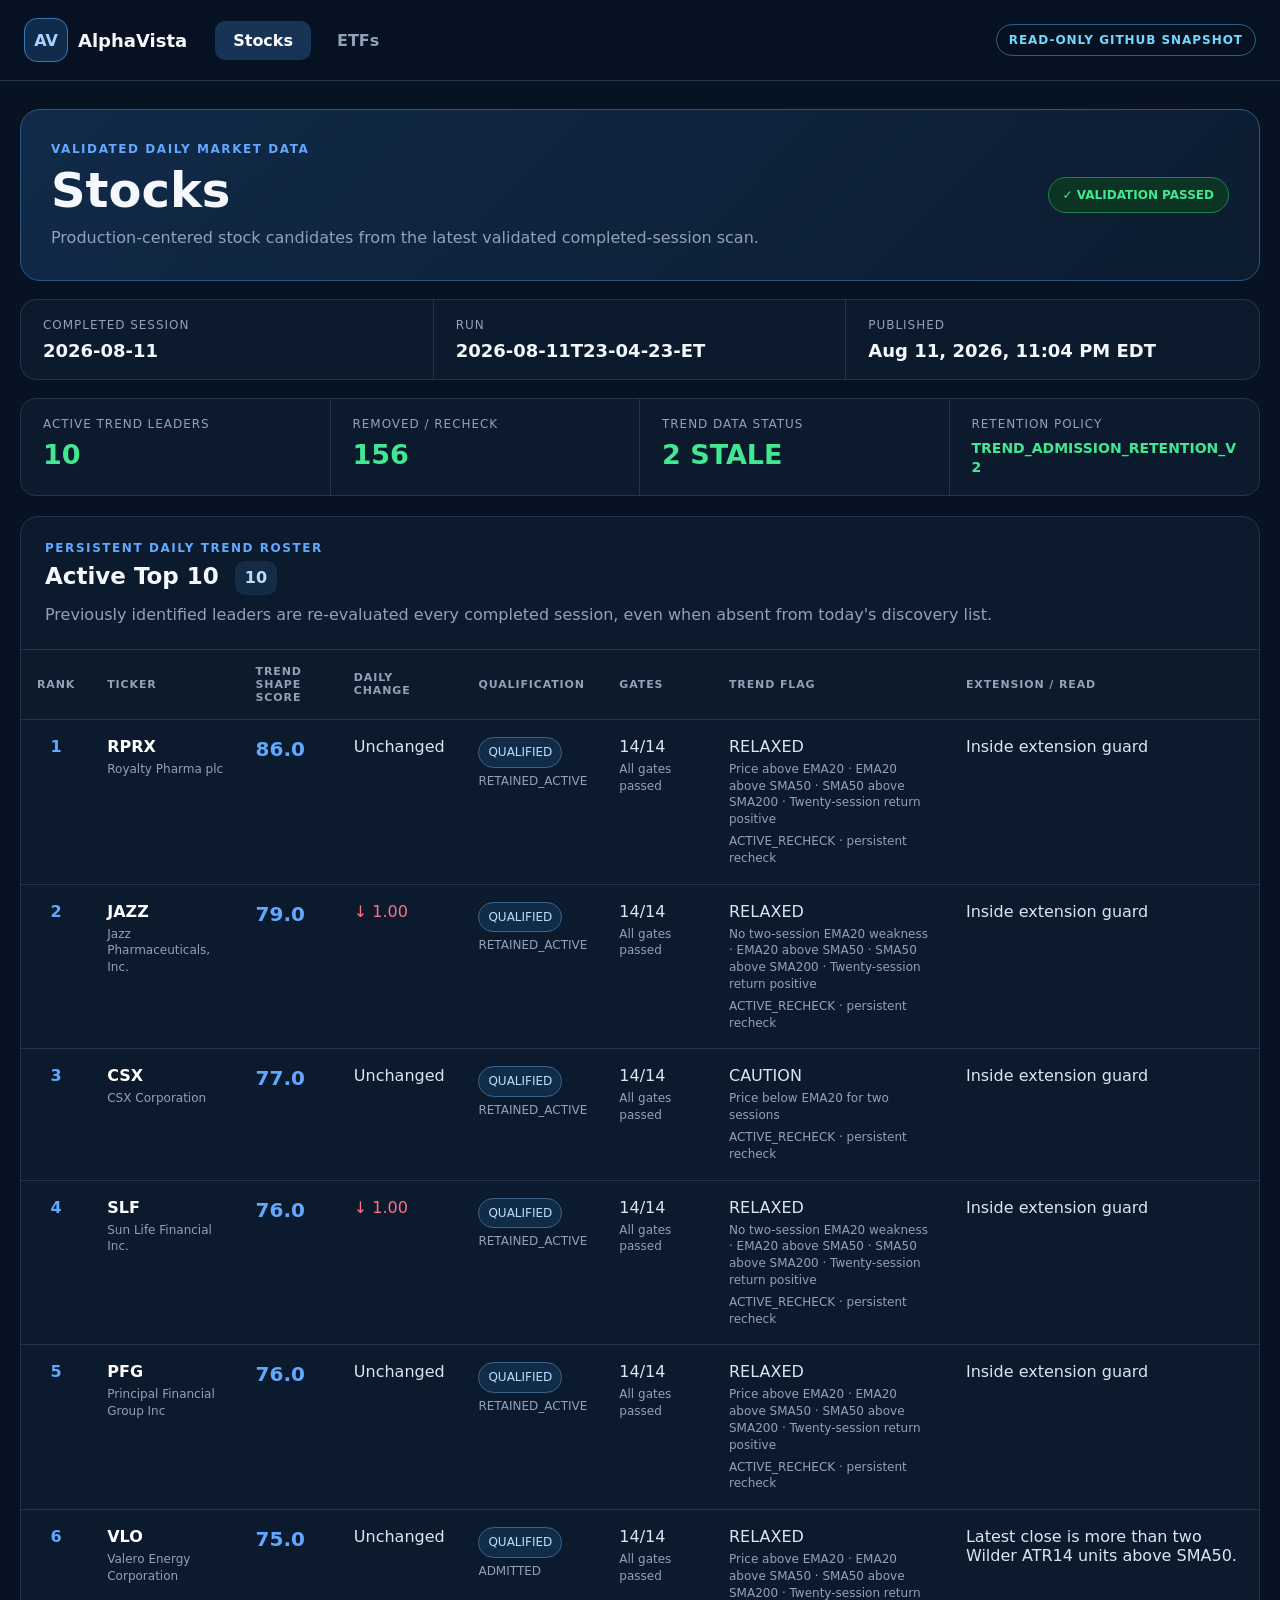
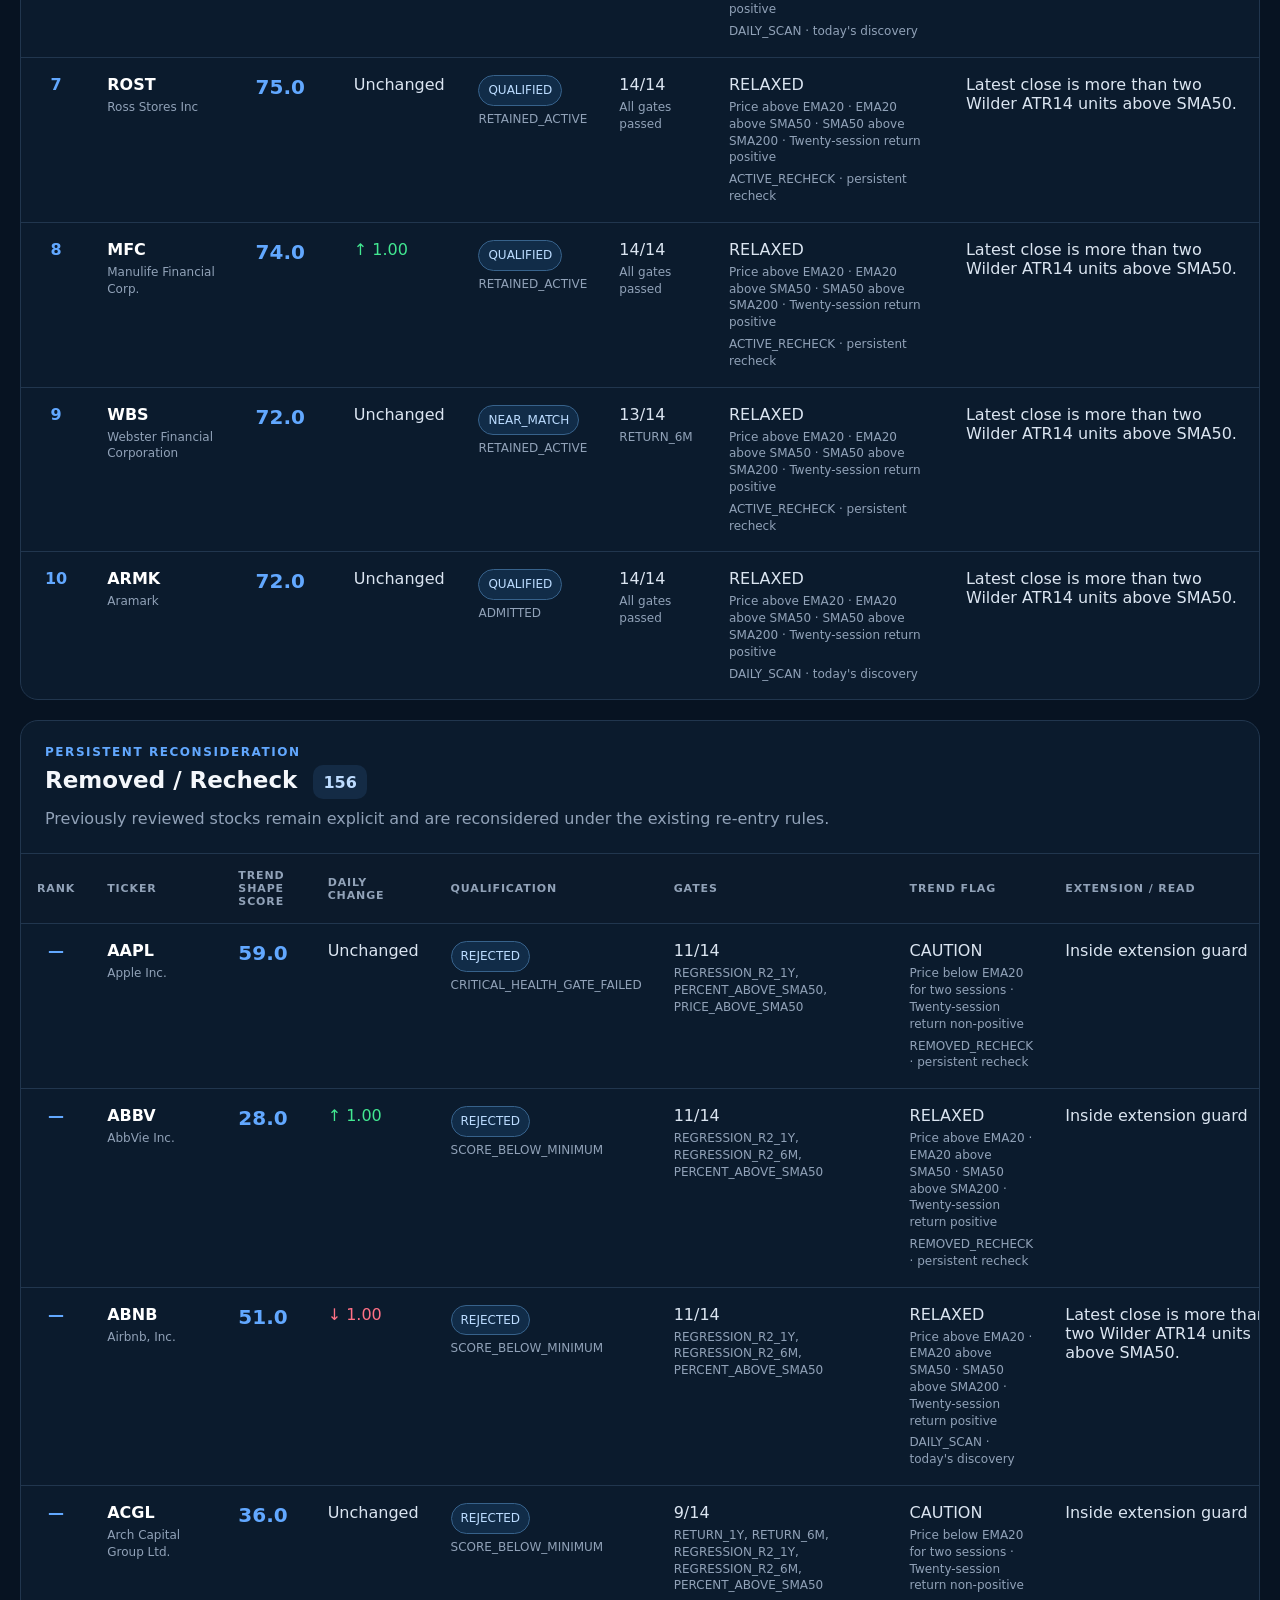
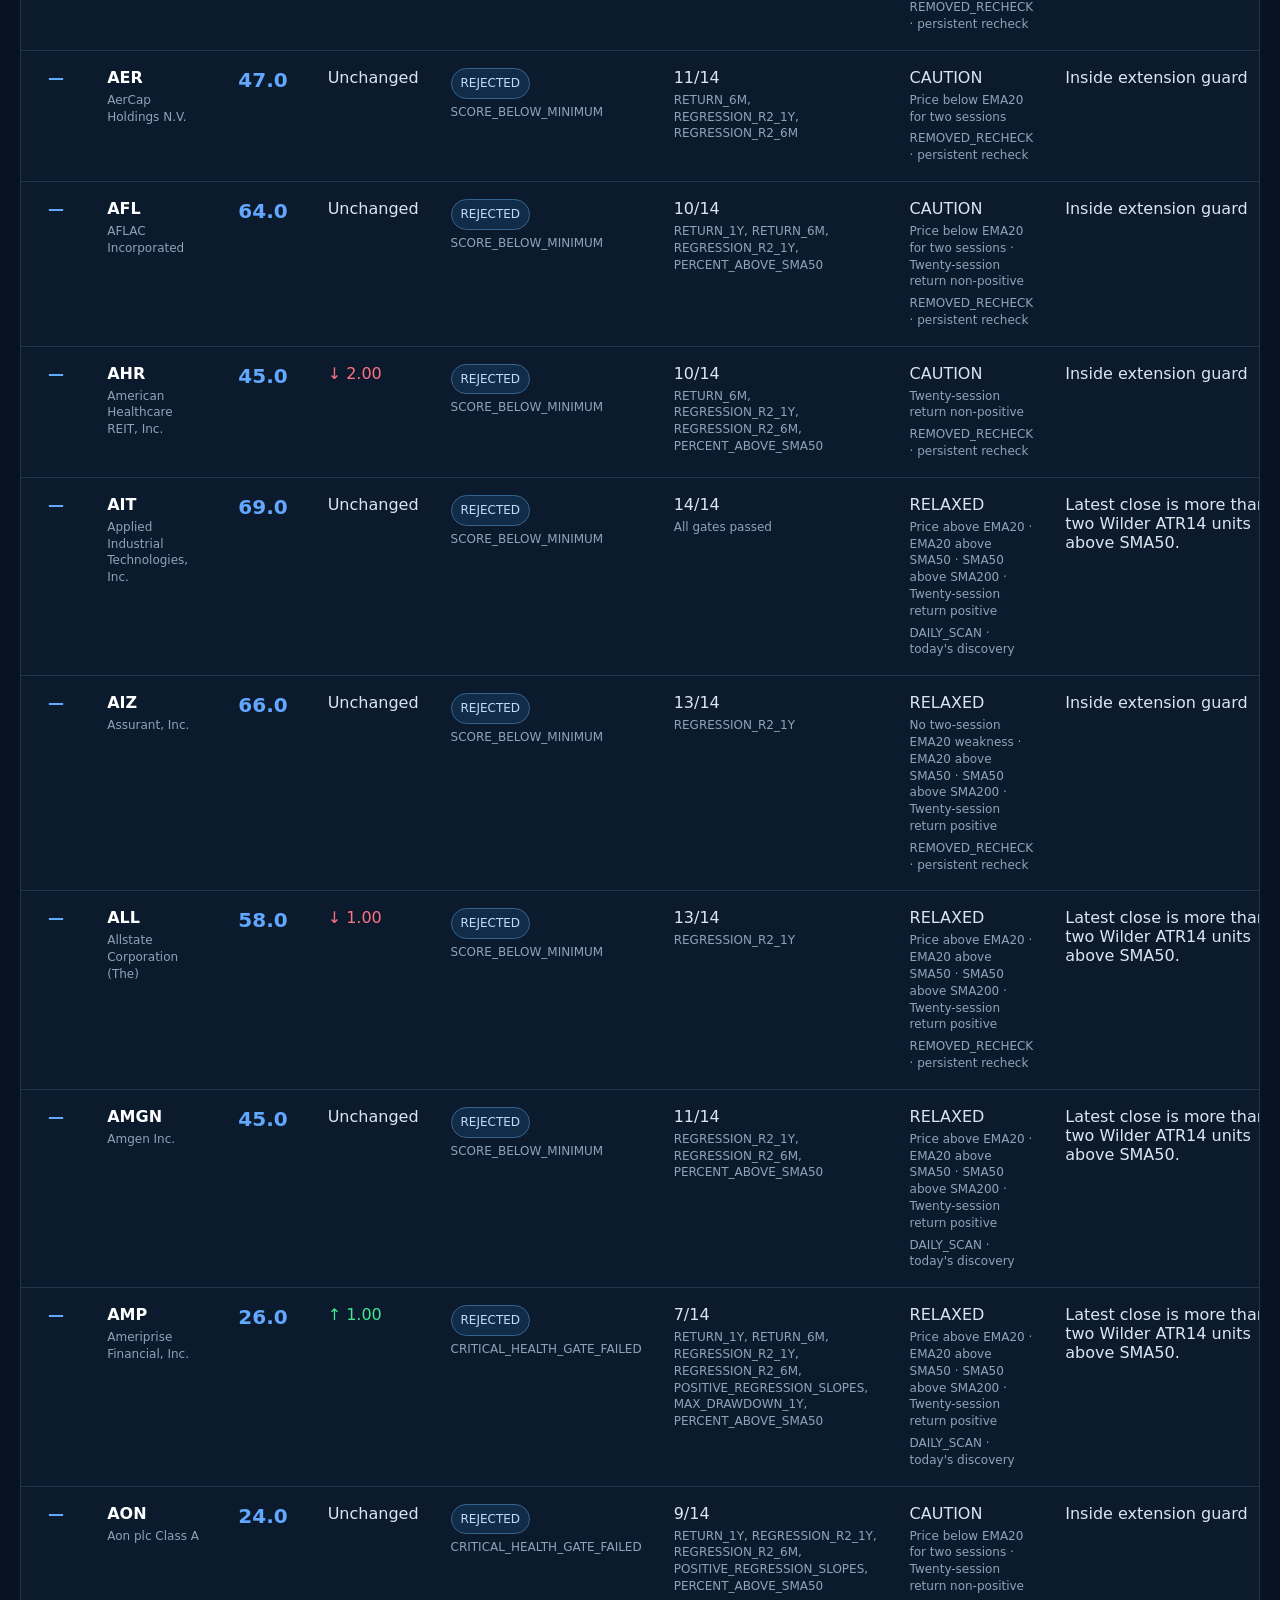
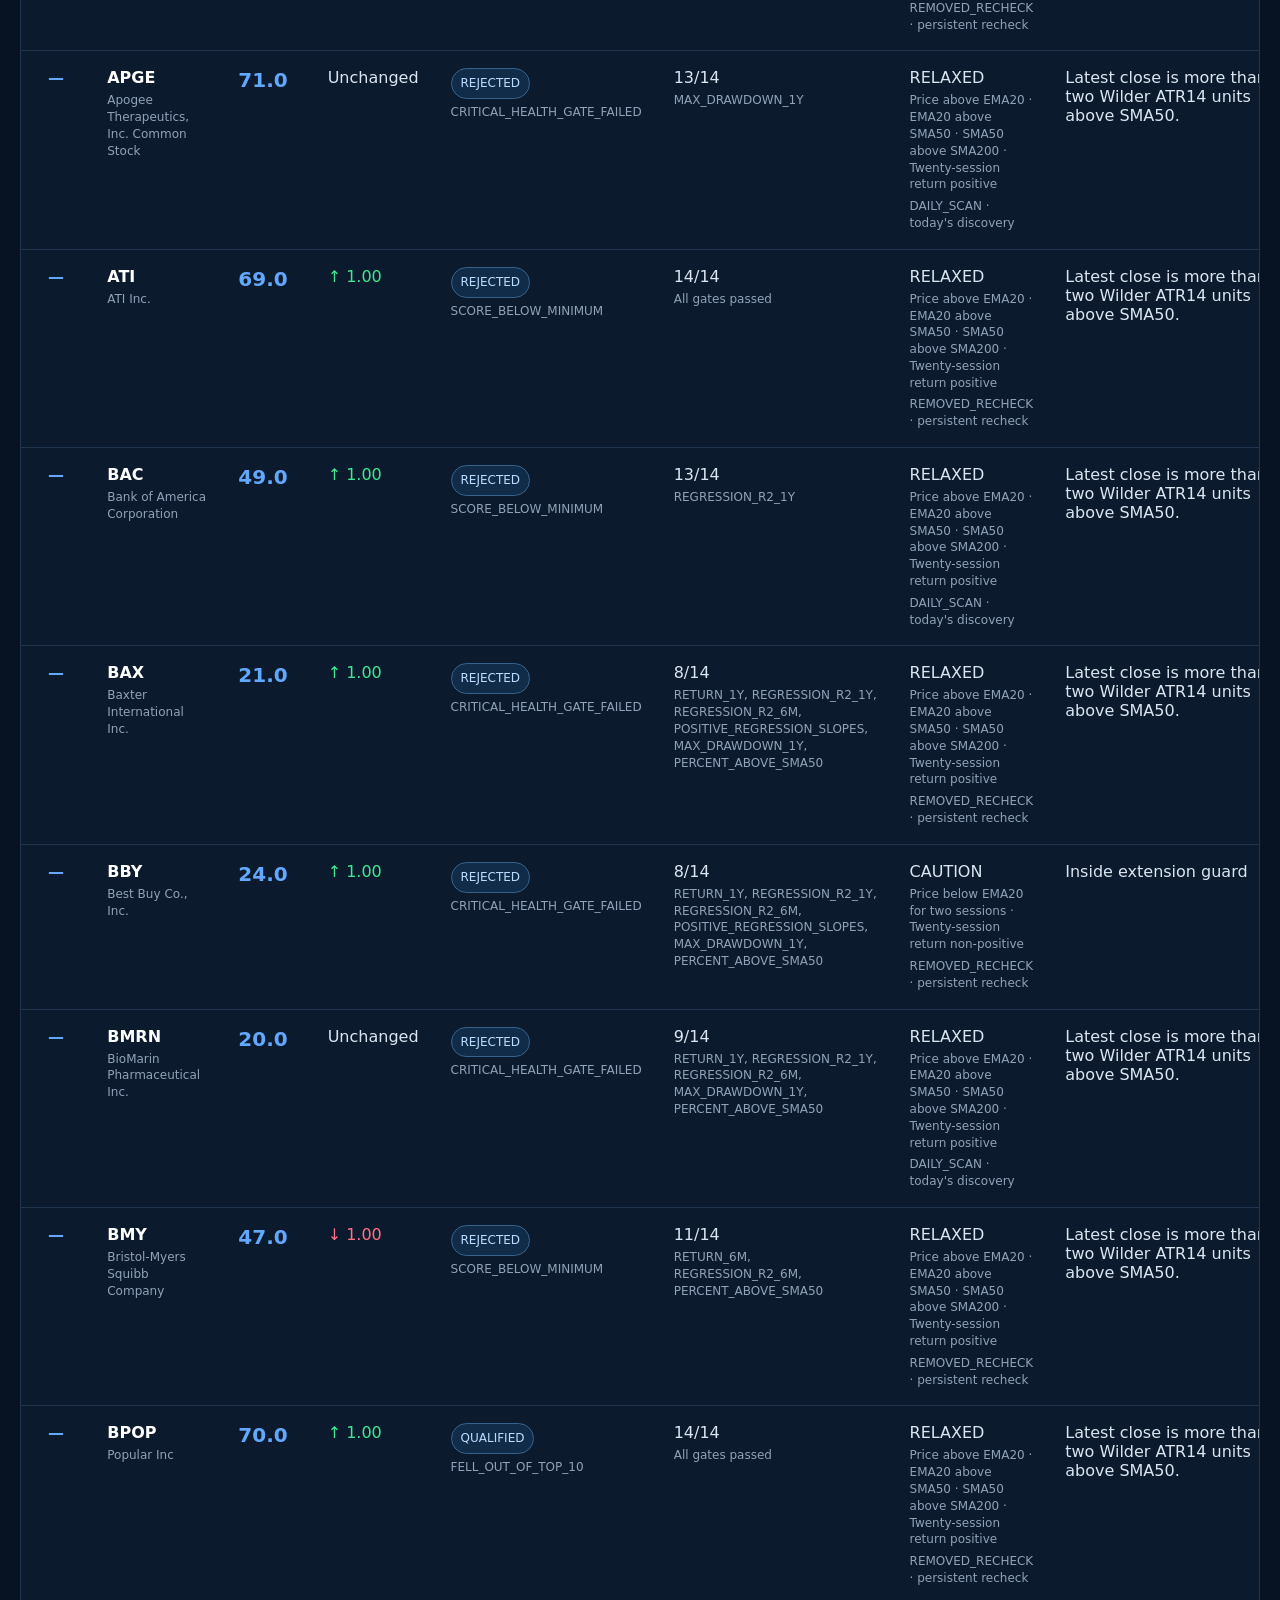
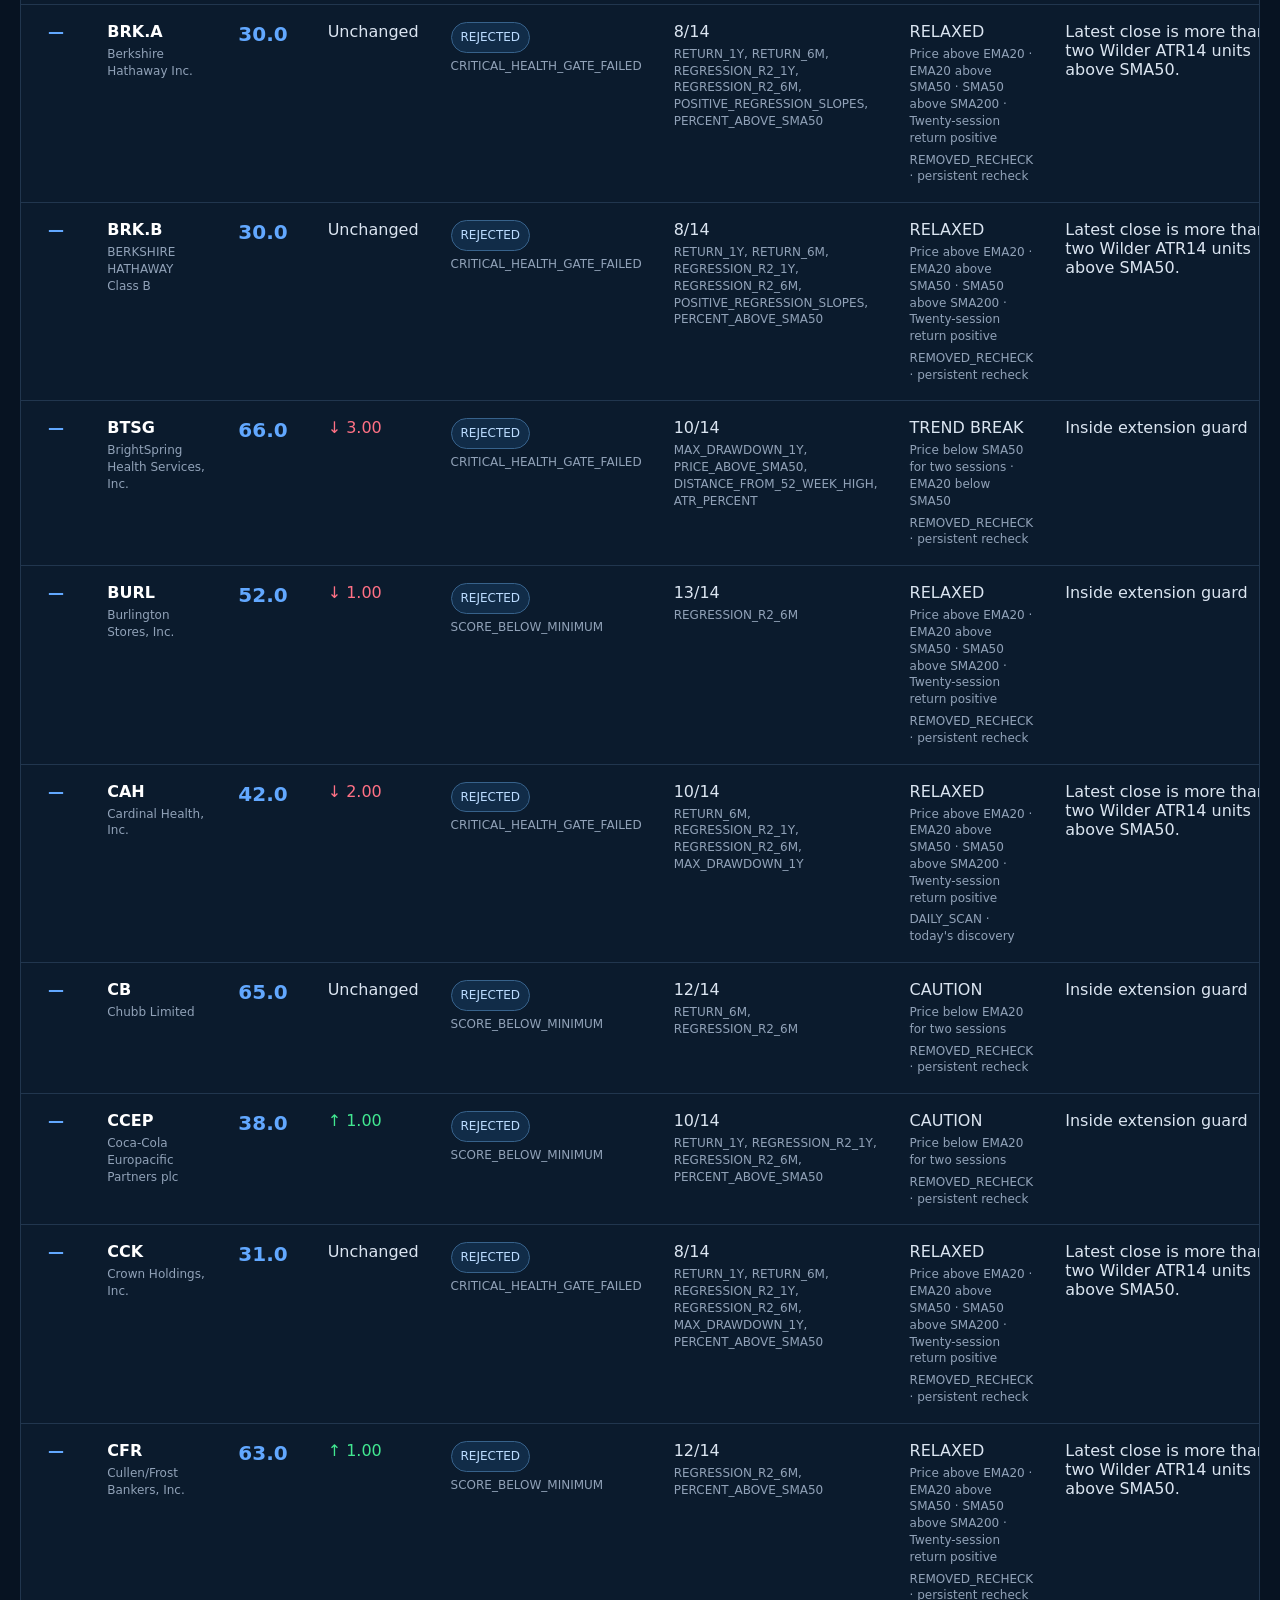
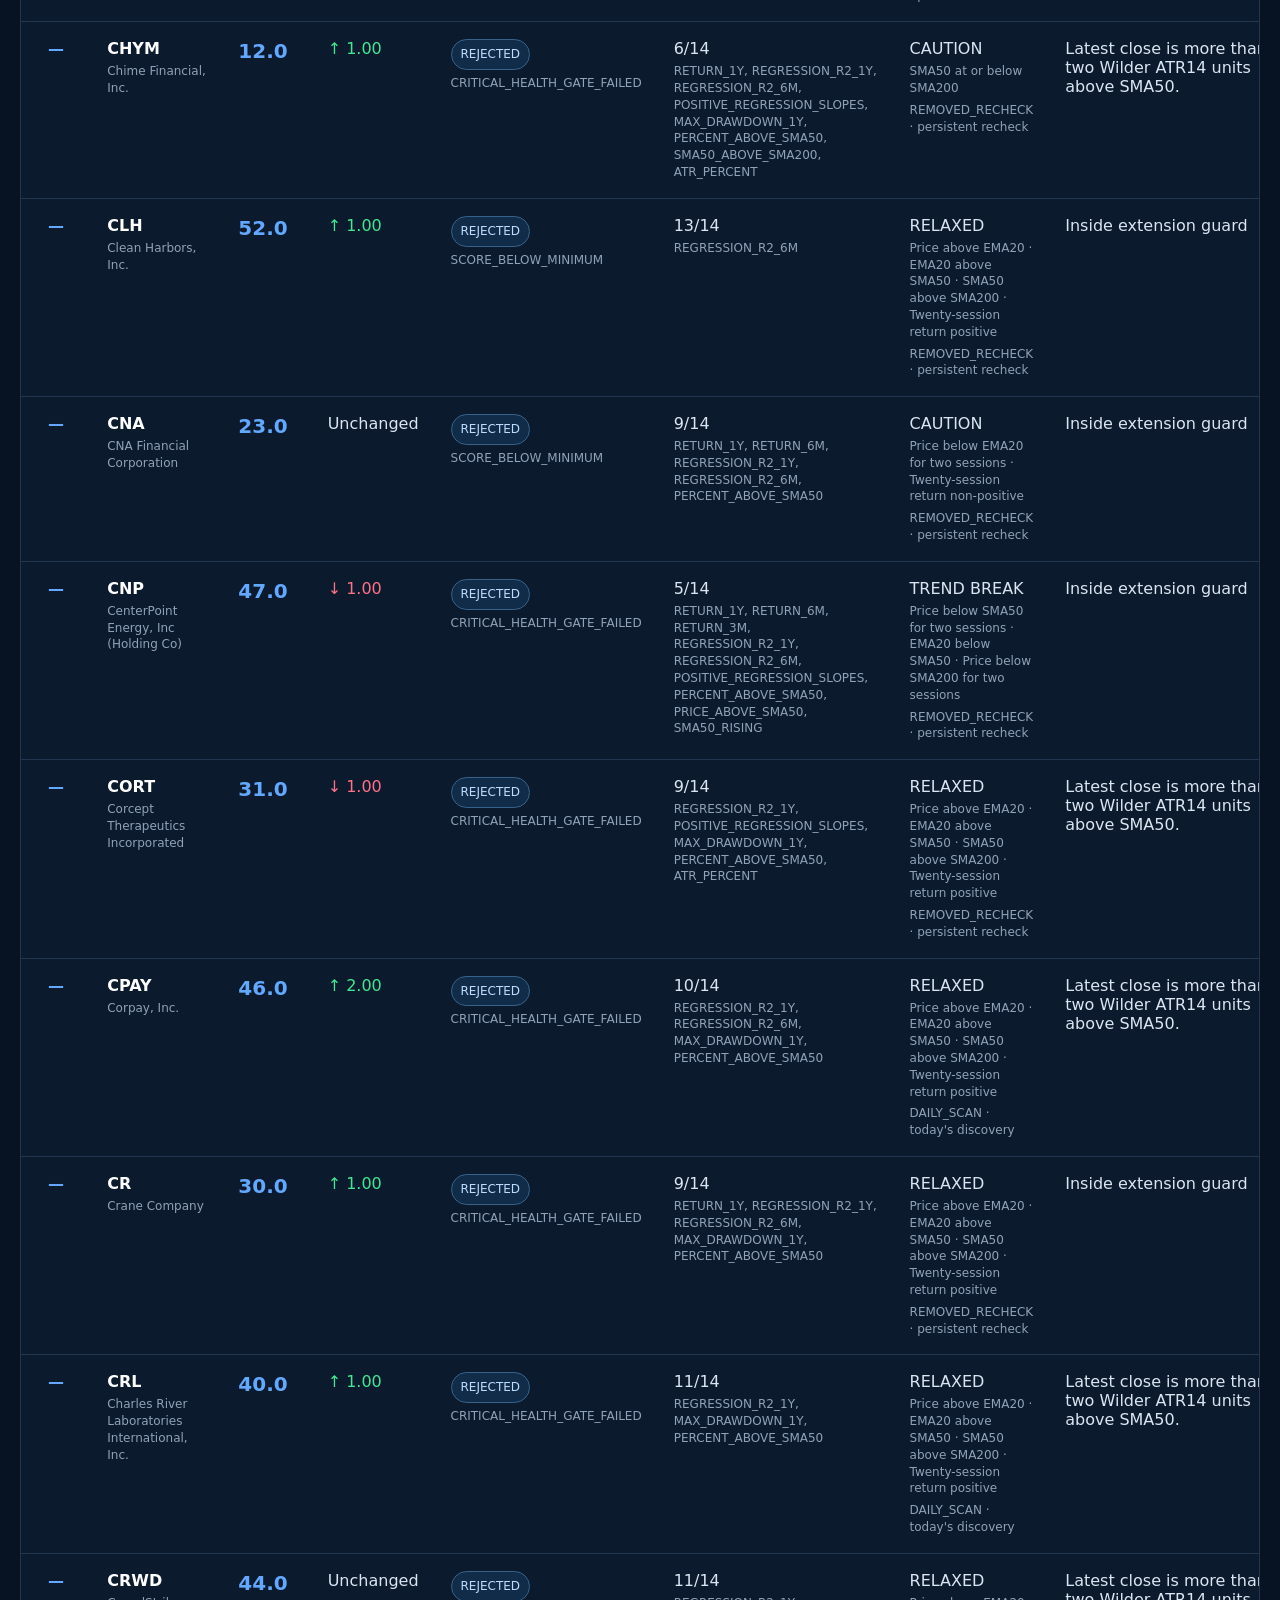
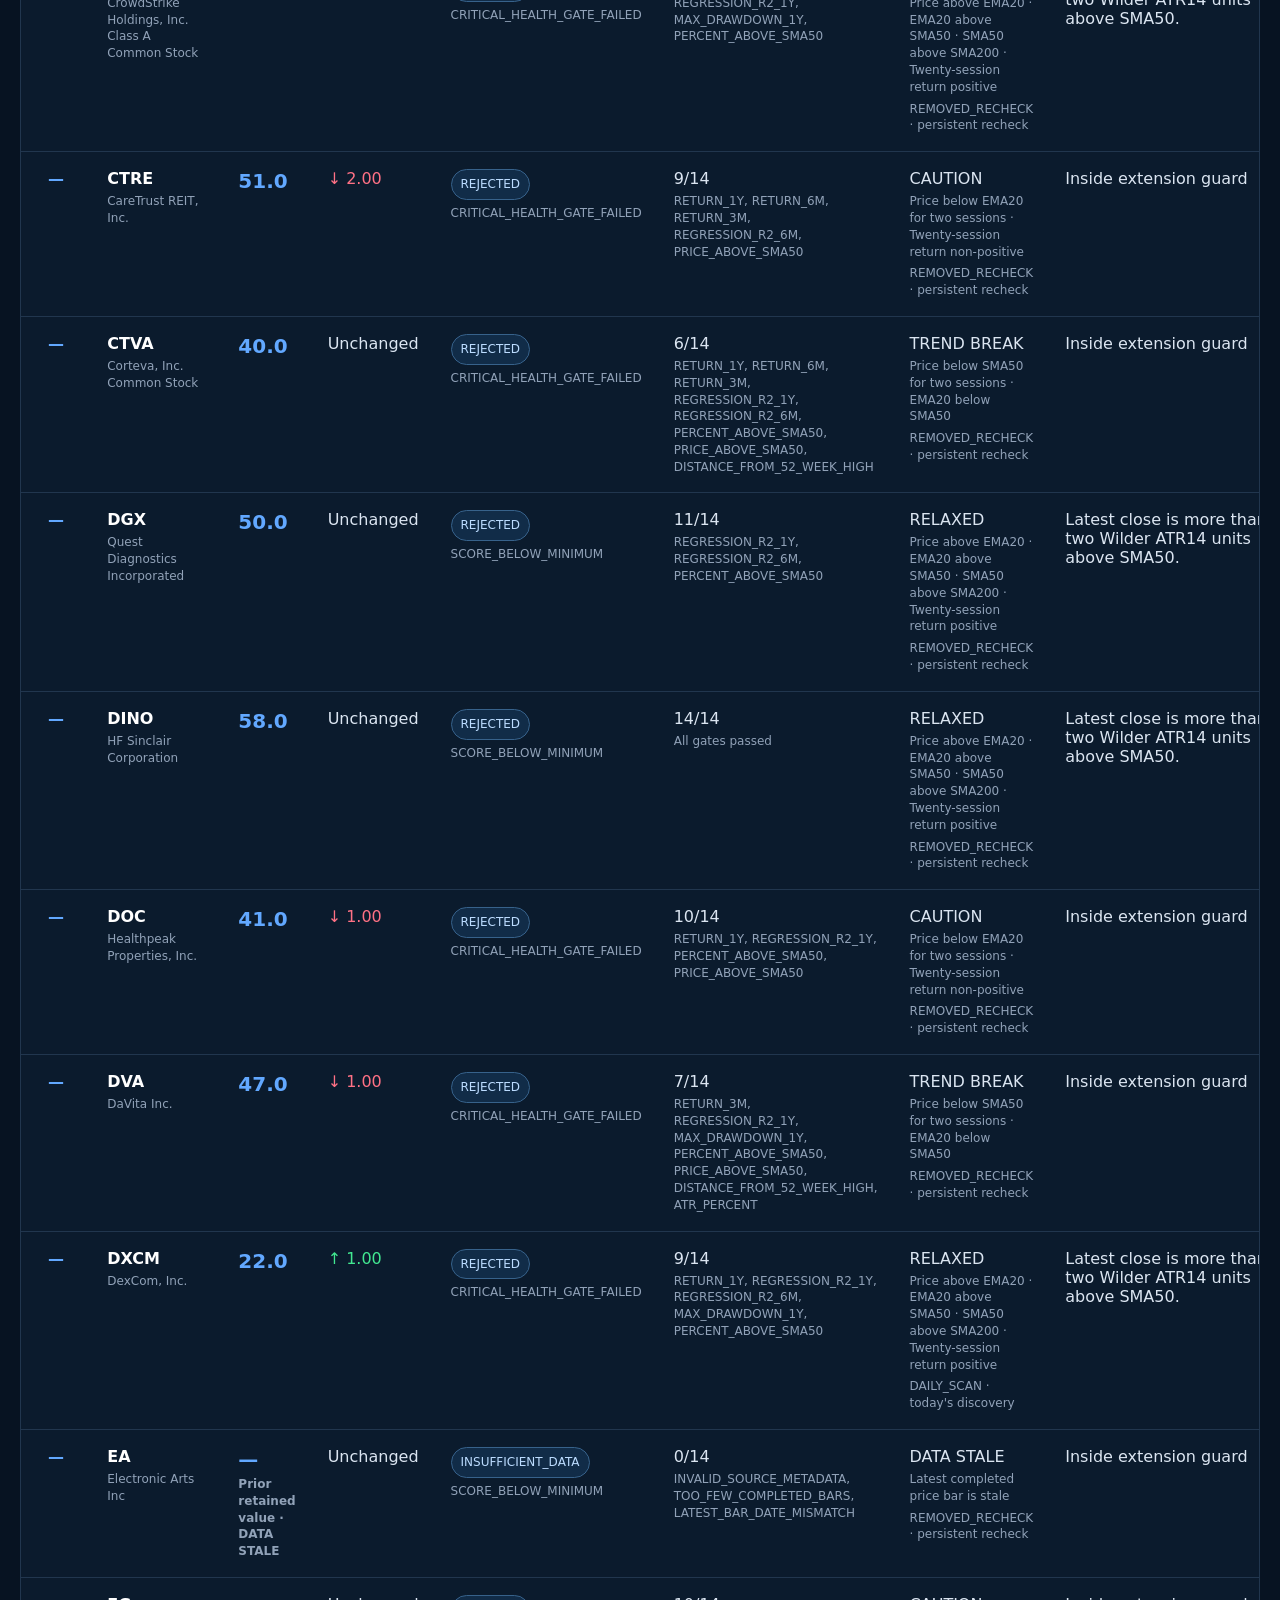
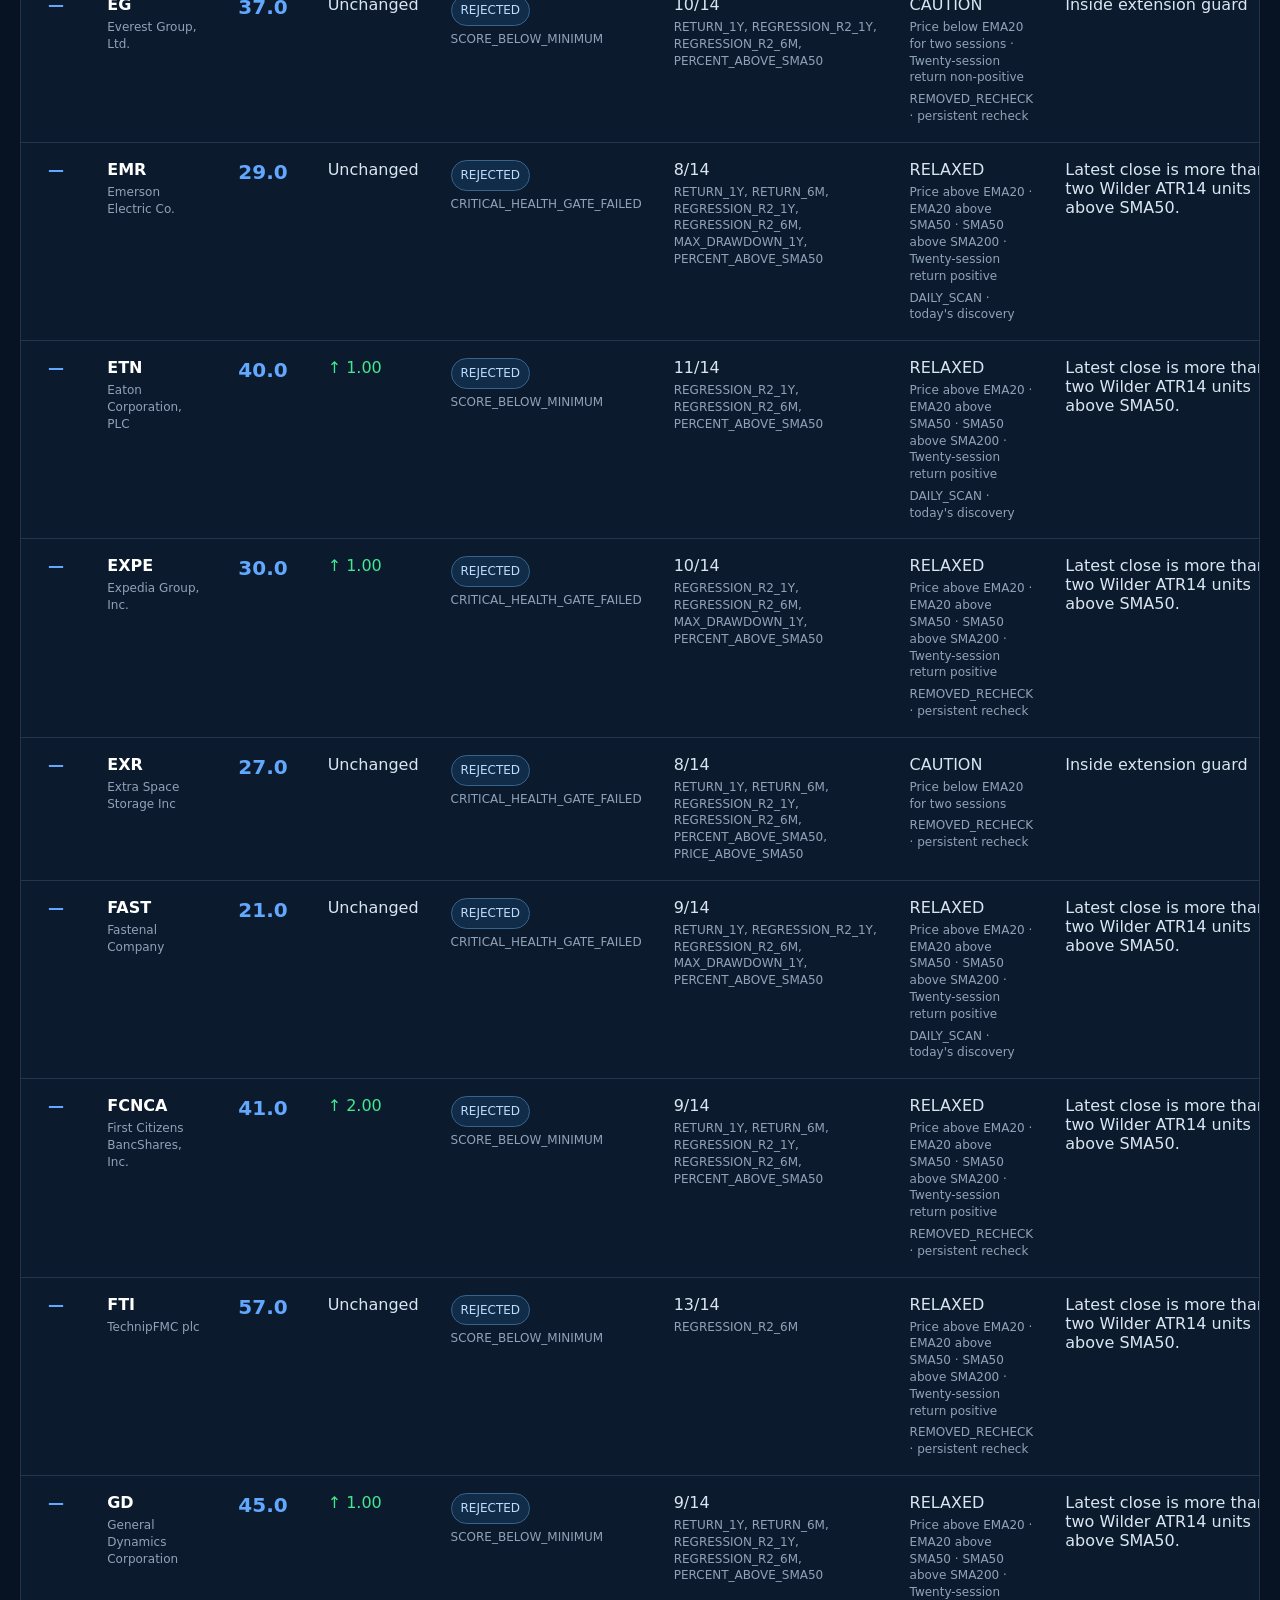
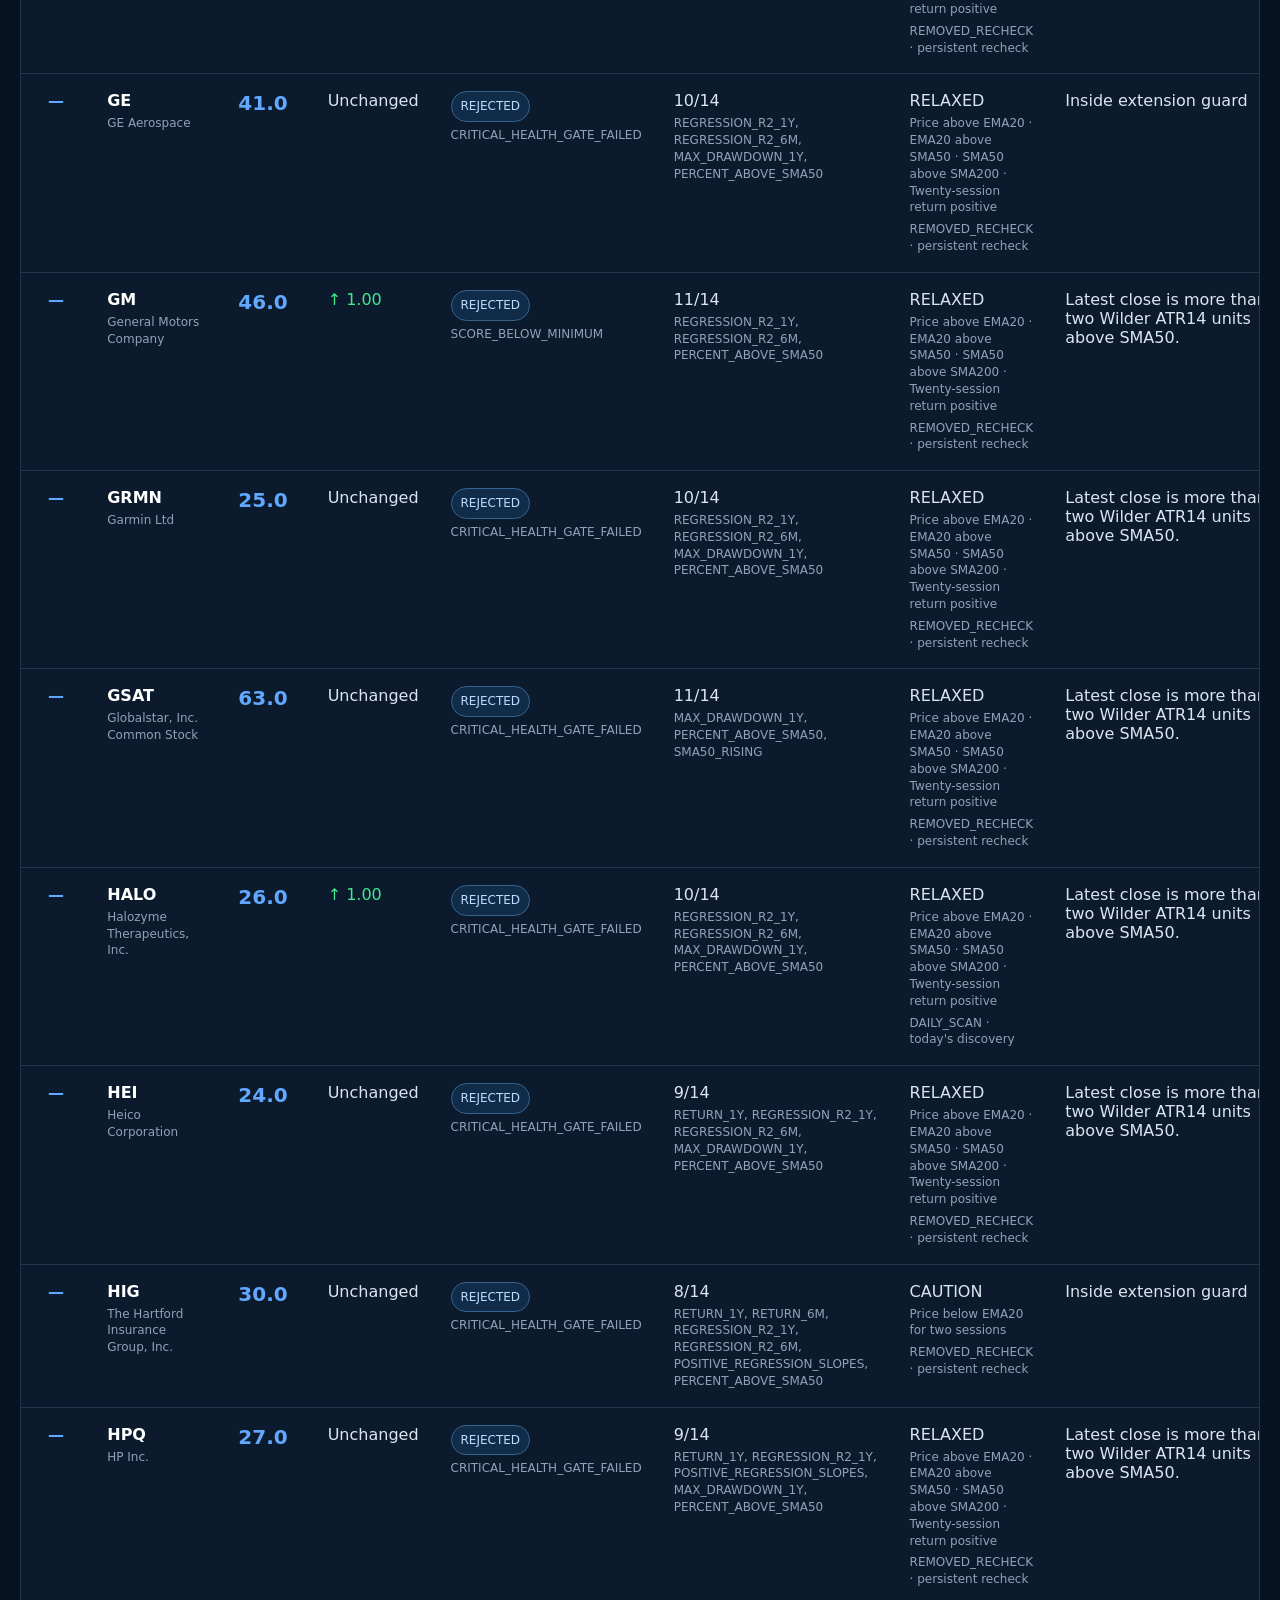
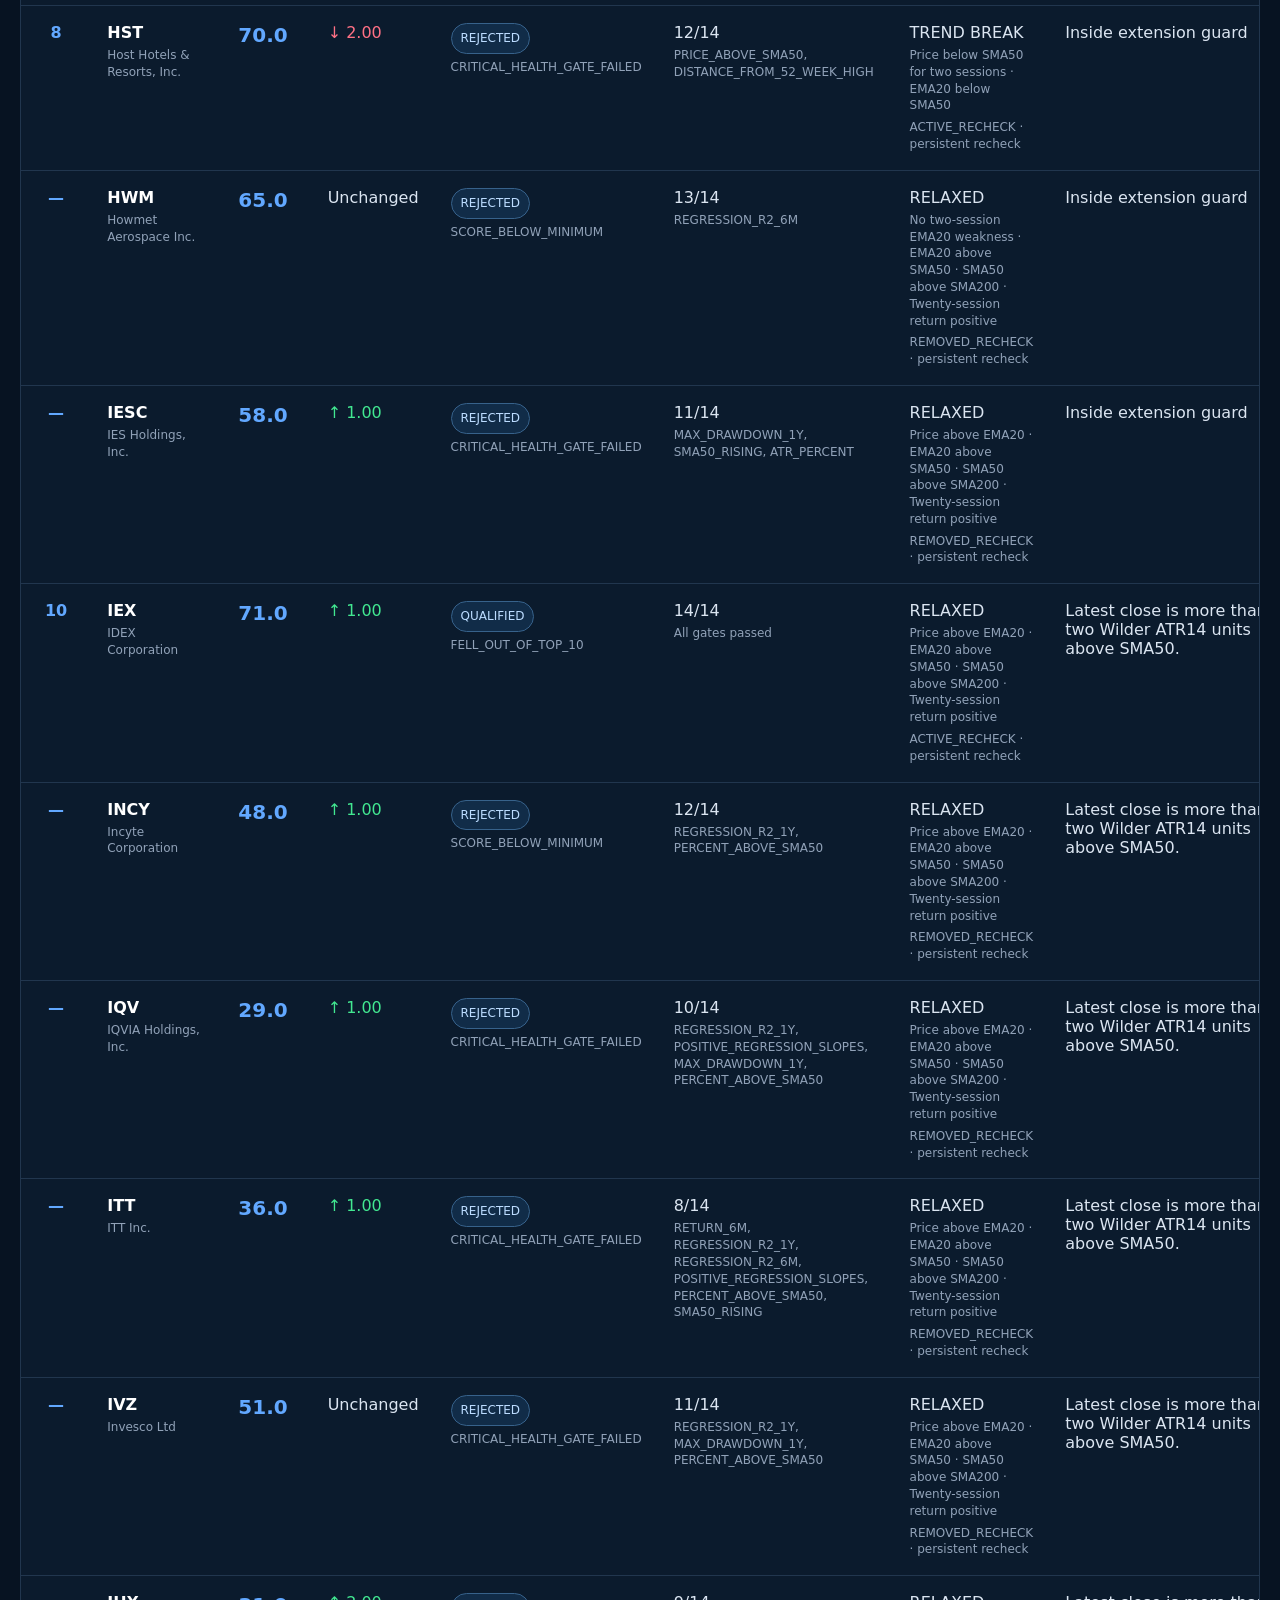
==== index.html @ fdbb1b5f "Publish validated market snapshot 13496ba" ====
<!doctype html>
<html lang="en">
  <head>
    <meta charset="utf-8">
    <meta name="viewport" content="width=device-width, initial-scale=1">
    <meta name="robots" content="noindex,nofollow">
    <meta name="color-scheme" content="dark">
    <meta name="description" content="Production-centered stock candidates from the latest validated completed-session scan.">
    <title>Stocks | AlphaVista</title>
    <link rel="stylesheet" href="/styles.css">
  </head>
  <body>
    <header class="site-header">
      <a class="brand" href="/" aria-label="AlphaVista Stocks">
        <span>AV</span><strong>AlphaVista</strong>
      </a>
      <nav aria-label="Primary navigation">
        <a class="active" href="/">Stocks</a>
        <a class="" href="/etfs/">ETFs</a>
      </nav>
      <span class="read-only">READ-ONLY GITHUB SNAPSHOT</span>
    </header>
    <main>
      <section class="hero">
        <div>
          <p class="eyebrow">VALIDATED DAILY MARKET DATA</p>
          <h1>Stocks</h1>
          <p>Production-centered stock candidates from the latest validated completed-session scan.</p>
        </div>
        <span class="validation">✓ VALIDATION PASSED</span>
      </section>
      <section class="run-meta" aria-label="Publication details">
        <div><span>Completed session</span><strong>2026-08-11</strong></div>
        <div><span>Run</span><strong>2026-08-11T23-04-23-ET</strong></div>
        <div><span>Published</span><strong>Aug 11, 2026, 11:04 PM EDT</strong></div>
      </section>
      
    <section class="summary-grid trend-summary">
      <div><span>Active Trend Leaders</span><strong>10</strong></div>
      <div><span>Removed / Recheck</span><strong>156</strong></div>
      <div><span>Trend data status</span><strong>2 STALE</strong></div>
      <div><span>Retention policy</span><strong class="policy-version">TREND_ADMISSION_RETENTION_V2</strong></div>
    </section>
    
    <section class="panel trend-panel" id="active-trend-leaders">
      <header class="panel-header">
        <div>
          <p class="eyebrow">PERSISTENT DAILY TREND ROSTER</p>
          <h2>Active Top 10 <span class="count">10</span></h2>
          <p>Previously identified leaders are re-evaluated every completed session, even when absent from today&#039;s discovery list.</p>
        </div>
      </header>
      <div class="table-wrap">
        <table>
          <thead><tr><th>Rank</th><th>Ticker</th><th>Trend Shape Score</th><th>Daily Change</th><th>Qualification</th><th>Gates</th><th>Trend Flag</th><th>Extension / Read</th></tr></thead>
          <tbody>
        <tr>
          <td class="rank">1</td>
          <td><strong>RPRX</strong><span>Royalty Pharma plc</span></td>
          <td class="score">86.0</td>
          <td class="">Unchanged</td>
          <td><span class="badge">QUALIFIED</span><span>RETAINED_ACTIVE</span></td>
          <td>14/14<span>All gates passed</span></td>
          <td>RELAXED<span>Price above EMA20 · EMA20 above SMA50 · SMA50 above SMA200 · Twenty-session return positive</span><span>ACTIVE_RECHECK · persistent recheck</span></td>
          <td class="read">Inside extension guard</td>
        </tr>
        <tr>
          <td class="rank">2</td>
          <td><strong>JAZZ</strong><span>Jazz Pharmaceuticals, Inc.</span></td>
          <td class="score">79.0</td>
          <td class="negative">↓ 1.00</td>
          <td><span class="badge">QUALIFIED</span><span>RETAINED_ACTIVE</span></td>
          <td>14/14<span>All gates passed</span></td>
          <td>RELAXED<span>No two-session EMA20 weakness · EMA20 above SMA50 · SMA50 above SMA200 · Twenty-session return positive</span><span>ACTIVE_RECHECK · persistent recheck</span></td>
          <td class="read">Inside extension guard</td>
        </tr>
        <tr>
          <td class="rank">3</td>
          <td><strong>CSX</strong><span>CSX Corporation</span></td>
          <td class="score">77.0</td>
          <td class="">Unchanged</td>
          <td><span class="badge">QUALIFIED</span><span>RETAINED_ACTIVE</span></td>
          <td>14/14<span>All gates passed</span></td>
          <td>CAUTION<span>Price below EMA20 for two sessions</span><span>ACTIVE_RECHECK · persistent recheck</span></td>
          <td class="read">Inside extension guard</td>
        </tr>
        <tr>
          <td class="rank">4</td>
          <td><strong>SLF</strong><span>Sun Life Financial Inc.</span></td>
          <td class="score">76.0</td>
          <td class="negative">↓ 1.00</td>
          <td><span class="badge">QUALIFIED</span><span>RETAINED_ACTIVE</span></td>
          <td>14/14<span>All gates passed</span></td>
          <td>RELAXED<span>No two-session EMA20 weakness · EMA20 above SMA50 · SMA50 above SMA200 · Twenty-session return positive</span><span>ACTIVE_RECHECK · persistent recheck</span></td>
          <td class="read">Inside extension guard</td>
        </tr>
        <tr>
          <td class="rank">5</td>
          <td><strong>PFG</strong><span>Principal Financial Group Inc</span></td>
          <td class="score">76.0</td>
          <td class="">Unchanged</td>
          <td><span class="badge">QUALIFIED</span><span>RETAINED_ACTIVE</span></td>
          <td>14/14<span>All gates passed</span></td>
          <td>RELAXED<span>Price above EMA20 · EMA20 above SMA50 · SMA50 above SMA200 · Twenty-session return positive</span><span>ACTIVE_RECHECK · persistent recheck</span></td>
          <td class="read">Inside extension guard</td>
        </tr>
        <tr>
          <td class="rank">6</td>
          <td><strong>VLO</strong><span>Valero Energy Corporation</span></td>
          <td class="score">75.0</td>
          <td class="">Unchanged</td>
          <td><span class="badge">QUALIFIED</span><span>ADMITTED</span></td>
          <td>14/14<span>All gates passed</span></td>
          <td>RELAXED<span>Price above EMA20 · EMA20 above SMA50 · SMA50 above SMA200 · Twenty-session return positive</span><span>DAILY_SCAN · today's discovery</span></td>
          <td class="read">Latest close is more than two Wilder ATR14 units above SMA50.</td>
        </tr>
        <tr>
          <td class="rank">7</td>
          <td><strong>ROST</strong><span>Ross Stores Inc</span></td>
          <td class="score">75.0</td>
          <td class="">Unchanged</td>
          <td><span class="badge">QUALIFIED</span><span>RETAINED_ACTIVE</span></td>
          <td>14/14<span>All gates passed</span></td>
          <td>RELAXED<span>Price above EMA20 · EMA20 above SMA50 · SMA50 above SMA200 · Twenty-session return positive</span><span>ACTIVE_RECHECK · persistent recheck</span></td>
          <td class="read">Latest close is more than two Wilder ATR14 units above SMA50.</td>
        </tr>
        <tr>
          <td class="rank">8</td>
          <td><strong>MFC</strong><span>Manulife Financial Corp.</span></td>
          <td class="score">74.0</td>
          <td class="positive">↑ 1.00</td>
          <td><span class="badge">QUALIFIED</span><span>RETAINED_ACTIVE</span></td>
          <td>14/14<span>All gates passed</span></td>
          <td>RELAXED<span>Price above EMA20 · EMA20 above SMA50 · SMA50 above SMA200 · Twenty-session return positive</span><span>ACTIVE_RECHECK · persistent recheck</span></td>
          <td class="read">Latest close is more than two Wilder ATR14 units above SMA50.</td>
        </tr>
        <tr>
          <td class="rank">9</td>
          <td><strong>WBS</strong><span>Webster Financial Corporation</span></td>
          <td class="score">72.0</td>
          <td class="">Unchanged</td>
          <td><span class="badge">NEAR_MATCH</span><span>RETAINED_ACTIVE</span></td>
          <td>13/14<span>RETURN_6M</span></td>
          <td>RELAXED<span>Price above EMA20 · EMA20 above SMA50 · SMA50 above SMA200 · Twenty-session return positive</span><span>ACTIVE_RECHECK · persistent recheck</span></td>
          <td class="read">Latest close is more than two Wilder ATR14 units above SMA50.</td>
        </tr>
        <tr>
          <td class="rank">10</td>
          <td><strong>ARMK</strong><span>Aramark</span></td>
          <td class="score">72.0</td>
          <td class="">Unchanged</td>
          <td><span class="badge">QUALIFIED</span><span>ADMITTED</span></td>
          <td>14/14<span>All gates passed</span></td>
          <td>RELAXED<span>Price above EMA20 · EMA20 above SMA50 · SMA50 above SMA200 · Twenty-session return positive</span><span>DAILY_SCAN · today's discovery</span></td>
          <td class="read">Latest close is more than two Wilder ATR14 units above SMA50.</td>
        </tr></tbody>
        </table>
      </div>
    </section>
    
    <section class="panel trend-panel" id="removed-trend-leaders">
      <header class="panel-header">
        <div>
          <p class="eyebrow">PERSISTENT RECONSIDERATION</p>
          <h2>Removed / Recheck <span class="count">156</span></h2>
          <p>Previously reviewed stocks remain explicit and are reconsidered under the existing re-entry rules.</p>
        </div>
      </header>
      <div class="table-wrap">
        <table>
          <thead><tr><th>Rank</th><th>Ticker</th><th>Trend Shape Score</th><th>Daily Change</th><th>Qualification</th><th>Gates</th><th>Trend Flag</th><th>Extension / Read</th></tr></thead>
          <tbody>
        <tr>
          <td class="rank">—</td>
          <td><strong>AAPL</strong><span>Apple Inc.</span></td>
          <td class="score">59.0</td>
          <td class="">Unchanged</td>
          <td><span class="badge">REJECTED</span><span>CRITICAL_HEALTH_GATE_FAILED</span></td>
          <td>11/14<span>REGRESSION_R2_1Y, PERCENT_ABOVE_SMA50, PRICE_ABOVE_SMA50</span></td>
          <td>CAUTION<span>Price below EMA20 for two sessions · Twenty-session return non-positive</span><span>REMOVED_RECHECK · persistent recheck</span></td>
          <td class="read">Inside extension guard</td>
        </tr>
        <tr>
          <td class="rank">—</td>
          <td><strong>ABBV</strong><span>AbbVie Inc.</span></td>
          <td class="score">28.0</td>
          <td class="positive">↑ 1.00</td>
          <td><span class="badge">REJECTED</span><span>SCORE_BELOW_MINIMUM</span></td>
          <td>11/14<span>REGRESSION_R2_1Y, REGRESSION_R2_6M, PERCENT_ABOVE_SMA50</span></td>
          <td>RELAXED<span>Price above EMA20 · EMA20 above SMA50 · SMA50 above SMA200 · Twenty-session return positive</span><span>REMOVED_RECHECK · persistent recheck</span></td>
          <td class="read">Inside extension guard</td>
        </tr>
        <tr>
          <td class="rank">—</td>
          <td><strong>ABNB</strong><span>Airbnb, Inc.</span></td>
          <td class="score">51.0</td>
          <td class="negative">↓ 1.00</td>
          <td><span class="badge">REJECTED</span><span>SCORE_BELOW_MINIMUM</span></td>
          <td>11/14<span>REGRESSION_R2_1Y, REGRESSION_R2_6M, PERCENT_ABOVE_SMA50</span></td>
          <td>RELAXED<span>Price above EMA20 · EMA20 above SMA50 · SMA50 above SMA200 · Twenty-session return positive</span><span>DAILY_SCAN · today's discovery</span></td>
          <td class="read">Latest close is more than two Wilder ATR14 units above SMA50.</td>
        </tr>
        <tr>
          <td class="rank">—</td>
          <td><strong>ACGL</strong><span>Arch Capital Group Ltd.</span></td>
          <td class="score">36.0</td>
          <td class="">Unchanged</td>
          <td><span class="badge">REJECTED</span><span>SCORE_BELOW_MINIMUM</span></td>
          <td>9/14<span>RETURN_1Y, RETURN_6M, REGRESSION_R2_1Y, REGRESSION_R2_6M, PERCENT_ABOVE_SMA50</span></td>
          <td>CAUTION<span>Price below EMA20 for two sessions · Twenty-session return non-positive</span><span>REMOVED_RECHECK · persistent recheck</span></td>
          <td class="read">Inside extension guard</td>
        </tr>
        <tr>
          <td class="rank">—</td>
          <td><strong>AER</strong><span>AerCap Holdings N.V.</span></td>
          <td class="score">47.0</td>
          <td class="">Unchanged</td>
          <td><span class="badge">REJECTED</span><span>SCORE_BELOW_MINIMUM</span></td>
          <td>11/14<span>RETURN_6M, REGRESSION_R2_1Y, REGRESSION_R2_6M</span></td>
          <td>CAUTION<span>Price below EMA20 for two sessions</span><span>REMOVED_RECHECK · persistent recheck</span></td>
          <td class="read">Inside extension guard</td>
        </tr>
        <tr>
          <td class="rank">—</td>
          <td><strong>AFL</strong><span>AFLAC Incorporated</span></td>
          <td class="score">64.0</td>
          <td class="">Unchanged</td>
          <td><span class="badge">REJECTED</span><span>SCORE_BELOW_MINIMUM</span></td>
          <td>10/14<span>RETURN_1Y, RETURN_6M, REGRESSION_R2_1Y, PERCENT_ABOVE_SMA50</span></td>
          <td>CAUTION<span>Price below EMA20 for two sessions · Twenty-session return non-positive</span><span>REMOVED_RECHECK · persistent recheck</span></td>
          <td class="read">Inside extension guard</td>
        </tr>
        <tr>
          <td class="rank">—</td>
          <td><strong>AHR</strong><span>American Healthcare REIT, Inc.</span></td>
          <td class="score">45.0</td>
          <td class="negative">↓ 2.00</td>
          <td><span class="badge">REJECTED</span><span>SCORE_BELOW_MINIMUM</span></td>
          <td>10/14<span>RETURN_6M, REGRESSION_R2_1Y, REGRESSION_R2_6M, PERCENT_ABOVE_SMA50</span></td>
          <td>CAUTION<span>Twenty-session return non-positive</span><span>REMOVED_RECHECK · persistent recheck</span></td>
          <td class="read">Inside extension guard</td>
        </tr>
        <tr>
          <td class="rank">—</td>
          <td><strong>AIT</strong><span>Applied Industrial Technologies, Inc.</span></td>
          <td class="score">69.0</td>
          <td class="">Unchanged</td>
          <td><span class="badge">REJECTED</span><span>SCORE_BELOW_MINIMUM</span></td>
          <td>14/14<span>All gates passed</span></td>
          <td>RELAXED<span>Price above EMA20 · EMA20 above SMA50 · SMA50 above SMA200 · Twenty-session return positive</span><span>DAILY_SCAN · today's discovery</span></td>
          <td class="read">Latest close is more than two Wilder ATR14 units above SMA50.</td>
        </tr>
        <tr>
          <td class="rank">—</td>
          <td><strong>AIZ</strong><span>Assurant, Inc.</span></td>
          <td class="score">66.0</td>
          <td class="">Unchanged</td>
          <td><span class="badge">REJECTED</span><span>SCORE_BELOW_MINIMUM</span></td>
          <td>13/14<span>REGRESSION_R2_1Y</span></td>
          <td>RELAXED<span>No two-session EMA20 weakness · EMA20 above SMA50 · SMA50 above SMA200 · Twenty-session return positive</span><span>REMOVED_RECHECK · persistent recheck</span></td>
          <td class="read">Inside extension guard</td>
        </tr>
        <tr>
          <td class="rank">—</td>
          <td><strong>ALL</strong><span>Allstate Corporation (The)</span></td>
          <td class="score">58.0</td>
          <td class="negative">↓ 1.00</td>
          <td><span class="badge">REJECTED</span><span>SCORE_BELOW_MINIMUM</span></td>
          <td>13/14<span>REGRESSION_R2_1Y</span></td>
          <td>RELAXED<span>Price above EMA20 · EMA20 above SMA50 · SMA50 above SMA200 · Twenty-session return positive</span><span>REMOVED_RECHECK · persistent recheck</span></td>
          <td class="read">Latest close is more than two Wilder ATR14 units above SMA50.</td>
        </tr>
        <tr>
          <td class="rank">—</td>
          <td><strong>AMGN</strong><span>Amgen Inc.</span></td>
          <td class="score">45.0</td>
          <td class="">Unchanged</td>
          <td><span class="badge">REJECTED</span><span>SCORE_BELOW_MINIMUM</span></td>
          <td>11/14<span>REGRESSION_R2_1Y, REGRESSION_R2_6M, PERCENT_ABOVE_SMA50</span></td>
          <td>RELAXED<span>Price above EMA20 · EMA20 above SMA50 · SMA50 above SMA200 · Twenty-session return positive</span><span>DAILY_SCAN · today's discovery</span></td>
          <td class="read">Latest close is more than two Wilder ATR14 units above SMA50.</td>
        </tr>
        <tr>
          <td class="rank">—</td>
          <td><strong>AMP</strong><span>Ameriprise Financial, Inc.</span></td>
          <td class="score">26.0</td>
          <td class="positive">↑ 1.00</td>
          <td><span class="badge">REJECTED</span><span>CRITICAL_HEALTH_GATE_FAILED</span></td>
          <td>7/14<span>RETURN_1Y, RETURN_6M, REGRESSION_R2_1Y, REGRESSION_R2_6M, POSITIVE_REGRESSION_SLOPES, MAX_DRAWDOWN_1Y, PERCENT_ABOVE_SMA50</span></td>
          <td>RELAXED<span>Price above EMA20 · EMA20 above SMA50 · SMA50 above SMA200 · Twenty-session return positive</span><span>DAILY_SCAN · today's discovery</span></td>
          <td class="read">Latest close is more than two Wilder ATR14 units above SMA50.</td>
        </tr>
        <tr>
          <td class="rank">—</td>
          <td><strong>AON</strong><span>Aon plc Class A</span></td>
          <td class="score">24.0</td>
          <td class="">Unchanged</td>
          <td><span class="badge">REJECTED</span><span>CRITICAL_HEALTH_GATE_FAILED</span></td>
          <td>9/14<span>RETURN_1Y, REGRESSION_R2_1Y, REGRESSION_R2_6M, POSITIVE_REGRESSION_SLOPES, PERCENT_ABOVE_SMA50</span></td>
          <td>CAUTION<span>Price below EMA20 for two sessions · Twenty-session return non-positive</span><span>REMOVED_RECHECK · persistent recheck</span></td>
          <td class="read">Inside extension guard</td>
        </tr>
        <tr>
          <td class="rank">—</td>
          <td><strong>APGE</strong><span>Apogee Therapeutics, Inc. Common Stock</span></td>
          <td class="score">71.0</td>
          <td class="">Unchanged</td>
          <td><span class="badge">REJECTED</span><span>CRITICAL_HEALTH_GATE_FAILED</span></td>
          <td>13/14<span>MAX_DRAWDOWN_1Y</span></td>
          <td>RELAXED<span>Price above EMA20 · EMA20 above SMA50 · SMA50 above SMA200 · Twenty-session return positive</span><span>DAILY_SCAN · today's discovery</span></td>
          <td class="read">Latest close is more than two Wilder ATR14 units above SMA50.</td>
        </tr>
        <tr>
          <td class="rank">—</td>
          <td><strong>ATI</strong><span>ATI Inc.</span></td>
          <td class="score">69.0</td>
          <td class="positive">↑ 1.00</td>
          <td><span class="badge">REJECTED</span><span>SCORE_BELOW_MINIMUM</span></td>
          <td>14/14<span>All gates passed</span></td>
          <td>RELAXED<span>Price above EMA20 · EMA20 above SMA50 · SMA50 above SMA200 · Twenty-session return positive</span><span>REMOVED_RECHECK · persistent recheck</span></td>
          <td class="read">Latest close is more than two Wilder ATR14 units above SMA50.</td>
        </tr>
        <tr>
          <td class="rank">—</td>
          <td><strong>BAC</strong><span>Bank of America Corporation</span></td>
          <td class="score">49.0</td>
          <td class="positive">↑ 1.00</td>
          <td><span class="badge">REJECTED</span><span>SCORE_BELOW_MINIMUM</span></td>
          <td>13/14<span>REGRESSION_R2_1Y</span></td>
          <td>RELAXED<span>Price above EMA20 · EMA20 above SMA50 · SMA50 above SMA200 · Twenty-session return positive</span><span>DAILY_SCAN · today's discovery</span></td>
          <td class="read">Latest close is more than two Wilder ATR14 units above SMA50.</td>
        </tr>
        <tr>
          <td class="rank">—</td>
          <td><strong>BAX</strong><span>Baxter International Inc.</span></td>
          <td class="score">21.0</td>
          <td class="positive">↑ 1.00</td>
          <td><span class="badge">REJECTED</span><span>CRITICAL_HEALTH_GATE_FAILED</span></td>
          <td>8/14<span>RETURN_1Y, REGRESSION_R2_1Y, REGRESSION_R2_6M, POSITIVE_REGRESSION_SLOPES, MAX_DRAWDOWN_1Y, PERCENT_ABOVE_SMA50</span></td>
          <td>RELAXED<span>Price above EMA20 · EMA20 above SMA50 · SMA50 above SMA200 · Twenty-session return positive</span><span>REMOVED_RECHECK · persistent recheck</span></td>
          <td class="read">Latest close is more than two Wilder ATR14 units above SMA50.</td>
        </tr>
        <tr>
          <td class="rank">—</td>
          <td><strong>BBY</strong><span>Best Buy Co., Inc.</span></td>
          <td class="score">24.0</td>
          <td class="positive">↑ 1.00</td>
          <td><span class="badge">REJECTED</span><span>CRITICAL_HEALTH_GATE_FAILED</span></td>
          <td>8/14<span>RETURN_1Y, REGRESSION_R2_1Y, REGRESSION_R2_6M, POSITIVE_REGRESSION_SLOPES, MAX_DRAWDOWN_1Y, PERCENT_ABOVE_SMA50</span></td>
          <td>CAUTION<span>Price below EMA20 for two sessions · Twenty-session return non-positive</span><span>REMOVED_RECHECK · persistent recheck</span></td>
          <td class="read">Inside extension guard</td>
        </tr>
        <tr>
          <td class="rank">—</td>
          <td><strong>BMRN</strong><span>BioMarin Pharmaceutical Inc.</span></td>
          <td class="score">20.0</td>
          <td class="">Unchanged</td>
          <td><span class="badge">REJECTED</span><span>CRITICAL_HEALTH_GATE_FAILED</span></td>
          <td>9/14<span>RETURN_1Y, REGRESSION_R2_1Y, REGRESSION_R2_6M, MAX_DRAWDOWN_1Y, PERCENT_ABOVE_SMA50</span></td>
          <td>RELAXED<span>Price above EMA20 · EMA20 above SMA50 · SMA50 above SMA200 · Twenty-session return positive</span><span>DAILY_SCAN · today's discovery</span></td>
          <td class="read">Latest close is more than two Wilder ATR14 units above SMA50.</td>
        </tr>
        <tr>
          <td class="rank">—</td>
          <td><strong>BMY</strong><span>Bristol-Myers Squibb Company</span></td>
          <td class="score">47.0</td>
          <td class="negative">↓ 1.00</td>
          <td><span class="badge">REJECTED</span><span>SCORE_BELOW_MINIMUM</span></td>
          <td>11/14<span>RETURN_6M, REGRESSION_R2_6M, PERCENT_ABOVE_SMA50</span></td>
          <td>RELAXED<span>Price above EMA20 · EMA20 above SMA50 · SMA50 above SMA200 · Twenty-session return positive</span><span>REMOVED_RECHECK · persistent recheck</span></td>
          <td class="read">Latest close is more than two Wilder ATR14 units above SMA50.</td>
        </tr>
        <tr>
          <td class="rank">—</td>
          <td><strong>BPOP</strong><span>Popular Inc</span></td>
          <td class="score">70.0</td>
          <td class="positive">↑ 1.00</td>
          <td><span class="badge">QUALIFIED</span><span>FELL_OUT_OF_TOP_10</span></td>
          <td>14/14<span>All gates passed</span></td>
          <td>RELAXED<span>Price above EMA20 · EMA20 above SMA50 · SMA50 above SMA200 · Twenty-session return positive</span><span>REMOVED_RECHECK · persistent recheck</span></td>
          <td class="read">Latest close is more than two Wilder ATR14 units above SMA50.</td>
        </tr>
        <tr>
          <td class="rank">—</td>
          <td><strong>BRK.A</strong><span>Berkshire Hathaway Inc.</span></td>
          <td class="score">30.0</td>
          <td class="">Unchanged</td>
          <td><span class="badge">REJECTED</span><span>CRITICAL_HEALTH_GATE_FAILED</span></td>
          <td>8/14<span>RETURN_1Y, RETURN_6M, REGRESSION_R2_1Y, REGRESSION_R2_6M, POSITIVE_REGRESSION_SLOPES, PERCENT_ABOVE_SMA50</span></td>
          <td>RELAXED<span>Price above EMA20 · EMA20 above SMA50 · SMA50 above SMA200 · Twenty-session return positive</span><span>REMOVED_RECHECK · persistent recheck</span></td>
          <td class="read">Latest close is more than two Wilder ATR14 units above SMA50.</td>
        </tr>
        <tr>
          <td class="rank">—</td>
          <td><strong>BRK.B</strong><span>BERKSHIRE HATHAWAY Class B</span></td>
          <td class="score">30.0</td>
          <td class="">Unchanged</td>
          <td><span class="badge">REJECTED</span><span>CRITICAL_HEALTH_GATE_FAILED</span></td>
          <td>8/14<span>RETURN_1Y, RETURN_6M, REGRESSION_R2_1Y, REGRESSION_R2_6M, POSITIVE_REGRESSION_SLOPES, PERCENT_ABOVE_SMA50</span></td>
          <td>RELAXED<span>Price above EMA20 · EMA20 above SMA50 · SMA50 above SMA200 · Twenty-session return positive</span><span>REMOVED_RECHECK · persistent recheck</span></td>
          <td class="read">Latest close is more than two Wilder ATR14 units above SMA50.</td>
        </tr>
        <tr>
          <td class="rank">—</td>
          <td><strong>BTSG</strong><span>BrightSpring Health Services, Inc.</span></td>
          <td class="score">66.0</td>
          <td class="negative">↓ 3.00</td>
          <td><span class="badge">REJECTED</span><span>CRITICAL_HEALTH_GATE_FAILED</span></td>
          <td>10/14<span>MAX_DRAWDOWN_1Y, PRICE_ABOVE_SMA50, DISTANCE_FROM_52_WEEK_HIGH, ATR_PERCENT</span></td>
          <td>TREND BREAK<span>Price below SMA50 for two sessions · EMA20 below SMA50</span><span>REMOVED_RECHECK · persistent recheck</span></td>
          <td class="read">Inside extension guard</td>
        </tr>
        <tr>
          <td class="rank">—</td>
          <td><strong>BURL</strong><span>Burlington Stores, Inc.</span></td>
          <td class="score">52.0</td>
          <td class="negative">↓ 1.00</td>
          <td><span class="badge">REJECTED</span><span>SCORE_BELOW_MINIMUM</span></td>
          <td>13/14<span>REGRESSION_R2_6M</span></td>
          <td>RELAXED<span>Price above EMA20 · EMA20 above SMA50 · SMA50 above SMA200 · Twenty-session return positive</span><span>REMOVED_RECHECK · persistent recheck</span></td>
          <td class="read">Inside extension guard</td>
        </tr>
        <tr>
          <td class="rank">—</td>
          <td><strong>CAH</strong><span>Cardinal Health, Inc.</span></td>
          <td class="score">42.0</td>
          <td class="negative">↓ 2.00</td>
          <td><span class="badge">REJECTED</span><span>CRITICAL_HEALTH_GATE_FAILED</span></td>
          <td>10/14<span>RETURN_6M, REGRESSION_R2_1Y, REGRESSION_R2_6M, MAX_DRAWDOWN_1Y</span></td>
          <td>RELAXED<span>Price above EMA20 · EMA20 above SMA50 · SMA50 above SMA200 · Twenty-session return positive</span><span>DAILY_SCAN · today's discovery</span></td>
          <td class="read">Latest close is more than two Wilder ATR14 units above SMA50.</td>
        </tr>
        <tr>
          <td class="rank">—</td>
          <td><strong>CB</strong><span>Chubb Limited</span></td>
          <td class="score">65.0</td>
          <td class="">Unchanged</td>
          <td><span class="badge">REJECTED</span><span>SCORE_BELOW_MINIMUM</span></td>
          <td>12/14<span>RETURN_6M, REGRESSION_R2_6M</span></td>
          <td>CAUTION<span>Price below EMA20 for two sessions</span><span>REMOVED_RECHECK · persistent recheck</span></td>
          <td class="read">Inside extension guard</td>
        </tr>
        <tr>
          <td class="rank">—</td>
          <td><strong>CCEP</strong><span>Coca-Cola Europacific Partners plc</span></td>
          <td class="score">38.0</td>
          <td class="positive">↑ 1.00</td>
          <td><span class="badge">REJECTED</span><span>SCORE_BELOW_MINIMUM</span></td>
          <td>10/14<span>RETURN_1Y, REGRESSION_R2_1Y, REGRESSION_R2_6M, PERCENT_ABOVE_SMA50</span></td>
          <td>CAUTION<span>Price below EMA20 for two sessions</span><span>REMOVED_RECHECK · persistent recheck</span></td>
          <td class="read">Inside extension guard</td>
        </tr>
        <tr>
          <td class="rank">—</td>
          <td><strong>CCK</strong><span>Crown Holdings, Inc.</span></td>
          <td class="score">31.0</td>
          <td class="">Unchanged</td>
          <td><span class="badge">REJECTED</span><span>CRITICAL_HEALTH_GATE_FAILED</span></td>
          <td>8/14<span>RETURN_1Y, RETURN_6M, REGRESSION_R2_1Y, REGRESSION_R2_6M, MAX_DRAWDOWN_1Y, PERCENT_ABOVE_SMA50</span></td>
          <td>RELAXED<span>Price above EMA20 · EMA20 above SMA50 · SMA50 above SMA200 · Twenty-session return positive</span><span>REMOVED_RECHECK · persistent recheck</span></td>
          <td class="read">Latest close is more than two Wilder ATR14 units above SMA50.</td>
        </tr>
        <tr>
          <td class="rank">—</td>
          <td><strong>CFR</strong><span>Cullen/Frost Bankers, Inc.</span></td>
          <td class="score">63.0</td>
          <td class="positive">↑ 1.00</td>
          <td><span class="badge">REJECTED</span><span>SCORE_BELOW_MINIMUM</span></td>
          <td>12/14<span>REGRESSION_R2_6M, PERCENT_ABOVE_SMA50</span></td>
          <td>RELAXED<span>Price above EMA20 · EMA20 above SMA50 · SMA50 above SMA200 · Twenty-session return positive</span><span>REMOVED_RECHECK · persistent recheck</span></td>
          <td class="read">Latest close is more than two Wilder ATR14 units above SMA50.</td>
        </tr>
        <tr>
          <td class="rank">—</td>
          <td><strong>CHYM</strong><span>Chime Financial, Inc.</span></td>
          <td class="score">12.0</td>
          <td class="positive">↑ 1.00</td>
          <td><span class="badge">REJECTED</span><span>CRITICAL_HEALTH_GATE_FAILED</span></td>
          <td>6/14<span>RETURN_1Y, REGRESSION_R2_1Y, REGRESSION_R2_6M, POSITIVE_REGRESSION_SLOPES, MAX_DRAWDOWN_1Y, PERCENT_ABOVE_SMA50, SMA50_ABOVE_SMA200, ATR_PERCENT</span></td>
          <td>CAUTION<span>SMA50 at or below SMA200</span><span>REMOVED_RECHECK · persistent recheck</span></td>
          <td class="read">Latest close is more than two Wilder ATR14 units above SMA50.</td>
        </tr>
        <tr>
          <td class="rank">—</td>
          <td><strong>CLH</strong><span>Clean Harbors, Inc.</span></td>
          <td class="score">52.0</td>
          <td class="positive">↑ 1.00</td>
          <td><span class="badge">REJECTED</span><span>SCORE_BELOW_MINIMUM</span></td>
          <td>13/14<span>REGRESSION_R2_6M</span></td>
          <td>RELAXED<span>Price above EMA20 · EMA20 above SMA50 · SMA50 above SMA200 · Twenty-session return positive</span><span>REMOVED_RECHECK · persistent recheck</span></td>
          <td class="read">Inside extension guard</td>
        </tr>
        <tr>
          <td class="rank">—</td>
          <td><strong>CNA</strong><span>CNA Financial Corporation</span></td>
          <td class="score">23.0</td>
          <td class="">Unchanged</td>
          <td><span class="badge">REJECTED</span><span>SCORE_BELOW_MINIMUM</span></td>
          <td>9/14<span>RETURN_1Y, RETURN_6M, REGRESSION_R2_1Y, REGRESSION_R2_6M, PERCENT_ABOVE_SMA50</span></td>
          <td>CAUTION<span>Price below EMA20 for two sessions · Twenty-session return non-positive</span><span>REMOVED_RECHECK · persistent recheck</span></td>
          <td class="read">Inside extension guard</td>
        </tr>
        <tr>
          <td class="rank">—</td>
          <td><strong>CNP</strong><span>CenterPoint Energy, Inc (Holding Co)</span></td>
          <td class="score">47.0</td>
          <td class="negative">↓ 1.00</td>
          <td><span class="badge">REJECTED</span><span>CRITICAL_HEALTH_GATE_FAILED</span></td>
          <td>5/14<span>RETURN_1Y, RETURN_6M, RETURN_3M, REGRESSION_R2_1Y, REGRESSION_R2_6M, POSITIVE_REGRESSION_SLOPES, PERCENT_ABOVE_SMA50, PRICE_ABOVE_SMA50, SMA50_RISING</span></td>
          <td>TREND BREAK<span>Price below SMA50 for two sessions · EMA20 below SMA50 · Price below SMA200 for two sessions</span><span>REMOVED_RECHECK · persistent recheck</span></td>
          <td class="read">Inside extension guard</td>
        </tr>
        <tr>
          <td class="rank">—</td>
          <td><strong>CORT</strong><span>Corcept Therapeutics Incorporated</span></td>
          <td class="score">31.0</td>
          <td class="negative">↓ 1.00</td>
          <td><span class="badge">REJECTED</span><span>CRITICAL_HEALTH_GATE_FAILED</span></td>
          <td>9/14<span>REGRESSION_R2_1Y, POSITIVE_REGRESSION_SLOPES, MAX_DRAWDOWN_1Y, PERCENT_ABOVE_SMA50, ATR_PERCENT</span></td>
          <td>RELAXED<span>Price above EMA20 · EMA20 above SMA50 · SMA50 above SMA200 · Twenty-session return positive</span><span>REMOVED_RECHECK · persistent recheck</span></td>
          <td class="read">Latest close is more than two Wilder ATR14 units above SMA50.</td>
        </tr>
        <tr>
          <td class="rank">—</td>
          <td><strong>CPAY</strong><span>Corpay, Inc.</span></td>
          <td class="score">46.0</td>
          <td class="positive">↑ 2.00</td>
          <td><span class="badge">REJECTED</span><span>CRITICAL_HEALTH_GATE_FAILED</span></td>
          <td>10/14<span>REGRESSION_R2_1Y, REGRESSION_R2_6M, MAX_DRAWDOWN_1Y, PERCENT_ABOVE_SMA50</span></td>
          <td>RELAXED<span>Price above EMA20 · EMA20 above SMA50 · SMA50 above SMA200 · Twenty-session return positive</span><span>DAILY_SCAN · today's discovery</span></td>
          <td class="read">Latest close is more than two Wilder ATR14 units above SMA50.</td>
        </tr>
        <tr>
          <td class="rank">—</td>
          <td><strong>CR</strong><span>Crane Company</span></td>
          <td class="score">30.0</td>
          <td class="positive">↑ 1.00</td>
          <td><span class="badge">REJECTED</span><span>CRITICAL_HEALTH_GATE_FAILED</span></td>
          <td>9/14<span>RETURN_1Y, REGRESSION_R2_1Y, REGRESSION_R2_6M, MAX_DRAWDOWN_1Y, PERCENT_ABOVE_SMA50</span></td>
          <td>RELAXED<span>Price above EMA20 · EMA20 above SMA50 · SMA50 above SMA200 · Twenty-session return positive</span><span>REMOVED_RECHECK · persistent recheck</span></td>
          <td class="read">Inside extension guard</td>
        </tr>
        <tr>
          <td class="rank">—</td>
          <td><strong>CRL</strong><span>Charles River Laboratories International, Inc.</span></td>
          <td class="score">40.0</td>
          <td class="positive">↑ 1.00</td>
          <td><span class="badge">REJECTED</span><span>CRITICAL_HEALTH_GATE_FAILED</span></td>
          <td>11/14<span>REGRESSION_R2_1Y, MAX_DRAWDOWN_1Y, PERCENT_ABOVE_SMA50</span></td>
          <td>RELAXED<span>Price above EMA20 · EMA20 above SMA50 · SMA50 above SMA200 · Twenty-session return positive</span><span>DAILY_SCAN · today's discovery</span></td>
          <td class="read">Latest close is more than two Wilder ATR14 units above SMA50.</td>
        </tr>
        <tr>
          <td class="rank">—</td>
          <td><strong>CRWD</strong><span>CrowdStrike Holdings, Inc. Class A Common Stock</span></td>
          <td class="score">44.0</td>
          <td class="">Unchanged</td>
          <td><span class="badge">REJECTED</span><span>CRITICAL_HEALTH_GATE_FAILED</span></td>
          <td>11/14<span>REGRESSION_R2_1Y, MAX_DRAWDOWN_1Y, PERCENT_ABOVE_SMA50</span></td>
          <td>RELAXED<span>Price above EMA20 · EMA20 above SMA50 · SMA50 above SMA200 · Twenty-session return positive</span><span>REMOVED_RECHECK · persistent recheck</span></td>
          <td class="read">Latest close is more than two Wilder ATR14 units above SMA50.</td>
        </tr>
        <tr>
          <td class="rank">—</td>
          <td><strong>CTRE</strong><span>CareTrust REIT, Inc.</span></td>
          <td class="score">51.0</td>
          <td class="negative">↓ 2.00</td>
          <td><span class="badge">REJECTED</span><span>CRITICAL_HEALTH_GATE_FAILED</span></td>
          <td>9/14<span>RETURN_1Y, RETURN_6M, RETURN_3M, REGRESSION_R2_6M, PRICE_ABOVE_SMA50</span></td>
          <td>CAUTION<span>Price below EMA20 for two sessions · Twenty-session return non-positive</span><span>REMOVED_RECHECK · persistent recheck</span></td>
          <td class="read">Inside extension guard</td>
        </tr>
        <tr>
          <td class="rank">—</td>
          <td><strong>CTVA</strong><span>Corteva, Inc. Common Stock</span></td>
          <td class="score">40.0</td>
          <td class="">Unchanged</td>
          <td><span class="badge">REJECTED</span><span>CRITICAL_HEALTH_GATE_FAILED</span></td>
          <td>6/14<span>RETURN_1Y, RETURN_6M, RETURN_3M, REGRESSION_R2_1Y, REGRESSION_R2_6M, PERCENT_ABOVE_SMA50, PRICE_ABOVE_SMA50, DISTANCE_FROM_52_WEEK_HIGH</span></td>
          <td>TREND BREAK<span>Price below SMA50 for two sessions · EMA20 below SMA50</span><span>REMOVED_RECHECK · persistent recheck</span></td>
          <td class="read">Inside extension guard</td>
        </tr>
        <tr>
          <td class="rank">—</td>
          <td><strong>DGX</strong><span>Quest Diagnostics Incorporated</span></td>
          <td class="score">50.0</td>
          <td class="">Unchanged</td>
          <td><span class="badge">REJECTED</span><span>SCORE_BELOW_MINIMUM</span></td>
          <td>11/14<span>REGRESSION_R2_1Y, REGRESSION_R2_6M, PERCENT_ABOVE_SMA50</span></td>
          <td>RELAXED<span>Price above EMA20 · EMA20 above SMA50 · SMA50 above SMA200 · Twenty-session return positive</span><span>REMOVED_RECHECK · persistent recheck</span></td>
          <td class="read">Latest close is more than two Wilder ATR14 units above SMA50.</td>
        </tr>
        <tr>
          <td class="rank">—</td>
          <td><strong>DINO</strong><span>HF Sinclair Corporation</span></td>
          <td class="score">58.0</td>
          <td class="">Unchanged</td>
          <td><span class="badge">REJECTED</span><span>SCORE_BELOW_MINIMUM</span></td>
          <td>14/14<span>All gates passed</span></td>
          <td>RELAXED<span>Price above EMA20 · EMA20 above SMA50 · SMA50 above SMA200 · Twenty-session return positive</span><span>REMOVED_RECHECK · persistent recheck</span></td>
          <td class="read">Latest close is more than two Wilder ATR14 units above SMA50.</td>
        </tr>
        <tr>
          <td class="rank">—</td>
          <td><strong>DOC</strong><span>Healthpeak Properties, Inc.</span></td>
          <td class="score">41.0</td>
          <td class="negative">↓ 1.00</td>
          <td><span class="badge">REJECTED</span><span>CRITICAL_HEALTH_GATE_FAILED</span></td>
          <td>10/14<span>RETURN_1Y, REGRESSION_R2_1Y, PERCENT_ABOVE_SMA50, PRICE_ABOVE_SMA50</span></td>
          <td>CAUTION<span>Price below EMA20 for two sessions · Twenty-session return non-positive</span><span>REMOVED_RECHECK · persistent recheck</span></td>
          <td class="read">Inside extension guard</td>
        </tr>
        <tr>
          <td class="rank">—</td>
          <td><strong>DVA</strong><span>DaVita Inc.</span></td>
          <td class="score">47.0</td>
          <td class="negative">↓ 1.00</td>
          <td><span class="badge">REJECTED</span><span>CRITICAL_HEALTH_GATE_FAILED</span></td>
          <td>7/14<span>RETURN_3M, REGRESSION_R2_1Y, MAX_DRAWDOWN_1Y, PERCENT_ABOVE_SMA50, PRICE_ABOVE_SMA50, DISTANCE_FROM_52_WEEK_HIGH, ATR_PERCENT</span></td>
          <td>TREND BREAK<span>Price below SMA50 for two sessions · EMA20 below SMA50</span><span>REMOVED_RECHECK · persistent recheck</span></td>
          <td class="read">Inside extension guard</td>
        </tr>
        <tr>
          <td class="rank">—</td>
          <td><strong>DXCM</strong><span>DexCom, Inc.</span></td>
          <td class="score">22.0</td>
          <td class="positive">↑ 1.00</td>
          <td><span class="badge">REJECTED</span><span>CRITICAL_HEALTH_GATE_FAILED</span></td>
          <td>9/14<span>RETURN_1Y, REGRESSION_R2_1Y, REGRESSION_R2_6M, MAX_DRAWDOWN_1Y, PERCENT_ABOVE_SMA50</span></td>
          <td>RELAXED<span>Price above EMA20 · EMA20 above SMA50 · SMA50 above SMA200 · Twenty-session return positive</span><span>DAILY_SCAN · today's discovery</span></td>
          <td class="read">Latest close is more than two Wilder ATR14 units above SMA50.</td>
        </tr>
        <tr>
          <td class="rank">—</td>
          <td><strong>EA</strong><span>Electronic Arts Inc</span></td>
          <td class="score">—<span>Prior retained value · DATA STALE</span></td>
          <td class="">Unchanged</td>
          <td><span class="badge">INSUFFICIENT_DATA</span><span>SCORE_BELOW_MINIMUM</span></td>
          <td>0/14<span>INVALID_SOURCE_METADATA, TOO_FEW_COMPLETED_BARS, LATEST_BAR_DATE_MISMATCH</span></td>
          <td>DATA STALE<span>Latest completed price bar is stale</span><span>REMOVED_RECHECK · persistent recheck</span></td>
          <td class="read">Inside extension guard</td>
        </tr>
        <tr>
          <td class="rank">—</td>
          <td><strong>EG</strong><span>Everest Group, Ltd.</span></td>
          <td class="score">37.0</td>
          <td class="">Unchanged</td>
          <td><span class="badge">REJECTED</span><span>SCORE_BELOW_MINIMUM</span></td>
          <td>10/14<span>RETURN_1Y, REGRESSION_R2_1Y, REGRESSION_R2_6M, PERCENT_ABOVE_SMA50</span></td>
          <td>CAUTION<span>Price below EMA20 for two sessions · Twenty-session return non-positive</span><span>REMOVED_RECHECK · persistent recheck</span></td>
          <td class="read">Inside extension guard</td>
        </tr>
        <tr>
          <td class="rank">—</td>
          <td><strong>EMR</strong><span>Emerson Electric Co.</span></td>
          <td class="score">29.0</td>
          <td class="">Unchanged</td>
          <td><span class="badge">REJECTED</span><span>CRITICAL_HEALTH_GATE_FAILED</span></td>
          <td>8/14<span>RETURN_1Y, RETURN_6M, REGRESSION_R2_1Y, REGRESSION_R2_6M, MAX_DRAWDOWN_1Y, PERCENT_ABOVE_SMA50</span></td>
          <td>RELAXED<span>Price above EMA20 · EMA20 above SMA50 · SMA50 above SMA200 · Twenty-session return positive</span><span>DAILY_SCAN · today's discovery</span></td>
          <td class="read">Latest close is more than two Wilder ATR14 units above SMA50.</td>
        </tr>
        <tr>
          <td class="rank">—</td>
          <td><strong>ETN</strong><span>Eaton Corporation, PLC</span></td>
          <td class="score">40.0</td>
          <td class="positive">↑ 1.00</td>
          <td><span class="badge">REJECTED</span><span>SCORE_BELOW_MINIMUM</span></td>
          <td>11/14<span>REGRESSION_R2_1Y, REGRESSION_R2_6M, PERCENT_ABOVE_SMA50</span></td>
          <td>RELAXED<span>Price above EMA20 · EMA20 above SMA50 · SMA50 above SMA200 · Twenty-session return positive</span><span>DAILY_SCAN · today's discovery</span></td>
          <td class="read">Latest close is more than two Wilder ATR14 units above SMA50.</td>
        </tr>
        <tr>
          <td class="rank">—</td>
          <td><strong>EXPE</strong><span>Expedia Group, Inc.</span></td>
          <td class="score">30.0</td>
          <td class="positive">↑ 1.00</td>
          <td><span class="badge">REJECTED</span><span>CRITICAL_HEALTH_GATE_FAILED</span></td>
          <td>10/14<span>REGRESSION_R2_1Y, REGRESSION_R2_6M, MAX_DRAWDOWN_1Y, PERCENT_ABOVE_SMA50</span></td>
          <td>RELAXED<span>Price above EMA20 · EMA20 above SMA50 · SMA50 above SMA200 · Twenty-session return positive</span><span>REMOVED_RECHECK · persistent recheck</span></td>
          <td class="read">Latest close is more than two Wilder ATR14 units above SMA50.</td>
        </tr>
        <tr>
          <td class="rank">—</td>
          <td><strong>EXR</strong><span>Extra Space Storage Inc</span></td>
          <td class="score">27.0</td>
          <td class="">Unchanged</td>
          <td><span class="badge">REJECTED</span><span>CRITICAL_HEALTH_GATE_FAILED</span></td>
          <td>8/14<span>RETURN_1Y, RETURN_6M, REGRESSION_R2_1Y, REGRESSION_R2_6M, PERCENT_ABOVE_SMA50, PRICE_ABOVE_SMA50</span></td>
          <td>CAUTION<span>Price below EMA20 for two sessions</span><span>REMOVED_RECHECK · persistent recheck</span></td>
          <td class="read">Inside extension guard</td>
        </tr>
        <tr>
          <td class="rank">—</td>
          <td><strong>FAST</strong><span>Fastenal Company</span></td>
          <td class="score">21.0</td>
          <td class="">Unchanged</td>
          <td><span class="badge">REJECTED</span><span>CRITICAL_HEALTH_GATE_FAILED</span></td>
          <td>9/14<span>RETURN_1Y, REGRESSION_R2_1Y, REGRESSION_R2_6M, MAX_DRAWDOWN_1Y, PERCENT_ABOVE_SMA50</span></td>
          <td>RELAXED<span>Price above EMA20 · EMA20 above SMA50 · SMA50 above SMA200 · Twenty-session return positive</span><span>DAILY_SCAN · today's discovery</span></td>
          <td class="read">Latest close is more than two Wilder ATR14 units above SMA50.</td>
        </tr>
        <tr>
          <td class="rank">—</td>
          <td><strong>FCNCA</strong><span>First Citizens BancShares, Inc.</span></td>
          <td class="score">41.0</td>
          <td class="positive">↑ 2.00</td>
          <td><span class="badge">REJECTED</span><span>SCORE_BELOW_MINIMUM</span></td>
          <td>9/14<span>RETURN_1Y, RETURN_6M, REGRESSION_R2_1Y, REGRESSION_R2_6M, PERCENT_ABOVE_SMA50</span></td>
          <td>RELAXED<span>Price above EMA20 · EMA20 above SMA50 · SMA50 above SMA200 · Twenty-session return positive</span><span>REMOVED_RECHECK · persistent recheck</span></td>
          <td class="read">Latest close is more than two Wilder ATR14 units above SMA50.</td>
        </tr>
        <tr>
          <td class="rank">—</td>
          <td><strong>FTI</strong><span>TechnipFMC plc</span></td>
          <td class="score">57.0</td>
          <td class="">Unchanged</td>
          <td><span class="badge">REJECTED</span><span>SCORE_BELOW_MINIMUM</span></td>
          <td>13/14<span>REGRESSION_R2_6M</span></td>
          <td>RELAXED<span>Price above EMA20 · EMA20 above SMA50 · SMA50 above SMA200 · Twenty-session return positive</span><span>REMOVED_RECHECK · persistent recheck</span></td>
          <td class="read">Latest close is more than two Wilder ATR14 units above SMA50.</td>
        </tr>
        <tr>
          <td class="rank">—</td>
          <td><strong>GD</strong><span>General Dynamics Corporation</span></td>
          <td class="score">45.0</td>
          <td class="positive">↑ 1.00</td>
          <td><span class="badge">REJECTED</span><span>SCORE_BELOW_MINIMUM</span></td>
          <td>9/14<span>RETURN_1Y, RETURN_6M, REGRESSION_R2_1Y, REGRESSION_R2_6M, PERCENT_ABOVE_SMA50</span></td>
          <td>RELAXED<span>Price above EMA20 · EMA20 above SMA50 · SMA50 above SMA200 · Twenty-session return positive</span><span>REMOVED_RECHECK · persistent recheck</span></td>
          <td class="read">Latest close is more than two Wilder ATR14 units above SMA50.</td>
        </tr>
        <tr>
          <td class="rank">—</td>
          <td><strong>GE</strong><span>GE Aerospace</span></td>
          <td class="score">41.0</td>
          <td class="">Unchanged</td>
          <td><span class="badge">REJECTED</span><span>CRITICAL_HEALTH_GATE_FAILED</span></td>
          <td>10/14<span>REGRESSION_R2_1Y, REGRESSION_R2_6M, MAX_DRAWDOWN_1Y, PERCENT_ABOVE_SMA50</span></td>
          <td>RELAXED<span>Price above EMA20 · EMA20 above SMA50 · SMA50 above SMA200 · Twenty-session return positive</span><span>REMOVED_RECHECK · persistent recheck</span></td>
          <td class="read">Inside extension guard</td>
        </tr>
        <tr>
          <td class="rank">—</td>
          <td><strong>GM</strong><span>General Motors Company</span></td>
          <td class="score">46.0</td>
          <td class="positive">↑ 1.00</td>
          <td><span class="badge">REJECTED</span><span>SCORE_BELOW_MINIMUM</span></td>
          <td>11/14<span>REGRESSION_R2_1Y, REGRESSION_R2_6M, PERCENT_ABOVE_SMA50</span></td>
          <td>RELAXED<span>Price above EMA20 · EMA20 above SMA50 · SMA50 above SMA200 · Twenty-session return positive</span><span>REMOVED_RECHECK · persistent recheck</span></td>
          <td class="read">Latest close is more than two Wilder ATR14 units above SMA50.</td>
        </tr>
        <tr>
          <td class="rank">—</td>
          <td><strong>GRMN</strong><span>Garmin Ltd</span></td>
          <td class="score">25.0</td>
          <td class="">Unchanged</td>
          <td><span class="badge">REJECTED</span><span>CRITICAL_HEALTH_GATE_FAILED</span></td>
          <td>10/14<span>REGRESSION_R2_1Y, REGRESSION_R2_6M, MAX_DRAWDOWN_1Y, PERCENT_ABOVE_SMA50</span></td>
          <td>RELAXED<span>Price above EMA20 · EMA20 above SMA50 · SMA50 above SMA200 · Twenty-session return positive</span><span>REMOVED_RECHECK · persistent recheck</span></td>
          <td class="read">Latest close is more than two Wilder ATR14 units above SMA50.</td>
        </tr>
        <tr>
          <td class="rank">—</td>
          <td><strong>GSAT</strong><span>Globalstar, Inc. Common Stock</span></td>
          <td class="score">63.0</td>
          <td class="">Unchanged</td>
          <td><span class="badge">REJECTED</span><span>CRITICAL_HEALTH_GATE_FAILED</span></td>
          <td>11/14<span>MAX_DRAWDOWN_1Y, PERCENT_ABOVE_SMA50, SMA50_RISING</span></td>
          <td>RELAXED<span>Price above EMA20 · EMA20 above SMA50 · SMA50 above SMA200 · Twenty-session return positive</span><span>REMOVED_RECHECK · persistent recheck</span></td>
          <td class="read">Latest close is more than two Wilder ATR14 units above SMA50.</td>
        </tr>
        <tr>
          <td class="rank">—</td>
          <td><strong>HALO</strong><span>Halozyme Therapeutics, Inc.</span></td>
          <td class="score">26.0</td>
          <td class="positive">↑ 1.00</td>
          <td><span class="badge">REJECTED</span><span>CRITICAL_HEALTH_GATE_FAILED</span></td>
          <td>10/14<span>REGRESSION_R2_1Y, REGRESSION_R2_6M, MAX_DRAWDOWN_1Y, PERCENT_ABOVE_SMA50</span></td>
          <td>RELAXED<span>Price above EMA20 · EMA20 above SMA50 · SMA50 above SMA200 · Twenty-session return positive</span><span>DAILY_SCAN · today's discovery</span></td>
          <td class="read">Latest close is more than two Wilder ATR14 units above SMA50.</td>
        </tr>
        <tr>
          <td class="rank">—</td>
          <td><strong>HEI</strong><span>Heico Corporation</span></td>
          <td class="score">24.0</td>
          <td class="">Unchanged</td>
          <td><span class="badge">REJECTED</span><span>CRITICAL_HEALTH_GATE_FAILED</span></td>
          <td>9/14<span>RETURN_1Y, REGRESSION_R2_1Y, REGRESSION_R2_6M, MAX_DRAWDOWN_1Y, PERCENT_ABOVE_SMA50</span></td>
          <td>RELAXED<span>Price above EMA20 · EMA20 above SMA50 · SMA50 above SMA200 · Twenty-session return positive</span><span>REMOVED_RECHECK · persistent recheck</span></td>
          <td class="read">Latest close is more than two Wilder ATR14 units above SMA50.</td>
        </tr>
        <tr>
          <td class="rank">—</td>
          <td><strong>HIG</strong><span>The Hartford Insurance Group, Inc.</span></td>
          <td class="score">30.0</td>
          <td class="">Unchanged</td>
          <td><span class="badge">REJECTED</span><span>CRITICAL_HEALTH_GATE_FAILED</span></td>
          <td>8/14<span>RETURN_1Y, RETURN_6M, REGRESSION_R2_1Y, REGRESSION_R2_6M, POSITIVE_REGRESSION_SLOPES, PERCENT_ABOVE_SMA50</span></td>
          <td>CAUTION<span>Price below EMA20 for two sessions</span><span>REMOVED_RECHECK · persistent recheck</span></td>
          <td class="read">Inside extension guard</td>
        </tr>
        <tr>
          <td class="rank">—</td>
          <td><strong>HPQ</strong><span>HP Inc.</span></td>
          <td class="score">27.0</td>
          <td class="">Unchanged</td>
          <td><span class="badge">REJECTED</span><span>CRITICAL_HEALTH_GATE_FAILED</span></td>
          <td>9/14<span>RETURN_1Y, REGRESSION_R2_1Y, POSITIVE_REGRESSION_SLOPES, MAX_DRAWDOWN_1Y, PERCENT_ABOVE_SMA50</span></td>
          <td>RELAXED<span>Price above EMA20 · EMA20 above SMA50 · SMA50 above SMA200 · Twenty-session return positive</span><span>REMOVED_RECHECK · persistent recheck</span></td>
          <td class="read">Latest close is more than two Wilder ATR14 units above SMA50.</td>
        </tr>
        <tr>
          <td class="rank">8</td>
          <td><strong>HST</strong><span>Host Hotels &amp; Resorts, Inc.</span></td>
          <td class="score">70.0</td>
          <td class="negative">↓ 2.00</td>
          <td><span class="badge">REJECTED</span><span>CRITICAL_HEALTH_GATE_FAILED</span></td>
          <td>12/14<span>PRICE_ABOVE_SMA50, DISTANCE_FROM_52_WEEK_HIGH</span></td>
          <td>TREND BREAK<span>Price below SMA50 for two sessions · EMA20 below SMA50</span><span>ACTIVE_RECHECK · persistent recheck</span></td>
          <td class="read">Inside extension guard</td>
        </tr>
        <tr>
          <td class="rank">—</td>
          <td><strong>HWM</strong><span>Howmet Aerospace Inc.</span></td>
          <td class="score">65.0</td>
          <td class="">Unchanged</td>
          <td><span class="badge">REJECTED</span><span>SCORE_BELOW_MINIMUM</span></td>
          <td>13/14<span>REGRESSION_R2_6M</span></td>
          <td>RELAXED<span>No two-session EMA20 weakness · EMA20 above SMA50 · SMA50 above SMA200 · Twenty-session return positive</span><span>REMOVED_RECHECK · persistent recheck</span></td>
          <td class="read">Inside extension guard</td>
        </tr>
        <tr>
          <td class="rank">—</td>
          <td><strong>IESC</strong><span>IES Holdings, Inc.</span></td>
          <td class="score">58.0</td>
          <td class="positive">↑ 1.00</td>
          <td><span class="badge">REJECTED</span><span>CRITICAL_HEALTH_GATE_FAILED</span></td>
          <td>11/14<span>MAX_DRAWDOWN_1Y, SMA50_RISING, ATR_PERCENT</span></td>
          <td>RELAXED<span>Price above EMA20 · EMA20 above SMA50 · SMA50 above SMA200 · Twenty-session return positive</span><span>REMOVED_RECHECK · persistent recheck</span></td>
          <td class="read">Inside extension guard</td>
        </tr>
        <tr>
          <td class="rank">10</td>
          <td><strong>IEX</strong><span>IDEX Corporation</span></td>
          <td class="score">71.0</td>
          <td class="positive">↑ 1.00</td>
          <td><span class="badge">QUALIFIED</span><span>FELL_OUT_OF_TOP_10</span></td>
          <td>14/14<span>All gates passed</span></td>
          <td>RELAXED<span>Price above EMA20 · EMA20 above SMA50 · SMA50 above SMA200 · Twenty-session return positive</span><span>ACTIVE_RECHECK · persistent recheck</span></td>
          <td class="read">Latest close is more than two Wilder ATR14 units above SMA50.</td>
        </tr>
        <tr>
          <td class="rank">—</td>
          <td><strong>INCY</strong><span>Incyte Corporation</span></td>
          <td class="score">48.0</td>
          <td class="positive">↑ 1.00</td>
          <td><span class="badge">REJECTED</span><span>SCORE_BELOW_MINIMUM</span></td>
          <td>12/14<span>REGRESSION_R2_1Y, PERCENT_ABOVE_SMA50</span></td>
          <td>RELAXED<span>Price above EMA20 · EMA20 above SMA50 · SMA50 above SMA200 · Twenty-session return positive</span><span>REMOVED_RECHECK · persistent recheck</span></td>
          <td class="read">Latest close is more than two Wilder ATR14 units above SMA50.</td>
        </tr>
        <tr>
          <td class="rank">—</td>
          <td><strong>IQV</strong><span>IQVIA Holdings, Inc.</span></td>
          <td class="score">29.0</td>
          <td class="positive">↑ 1.00</td>
          <td><span class="badge">REJECTED</span><span>CRITICAL_HEALTH_GATE_FAILED</span></td>
          <td>10/14<span>REGRESSION_R2_1Y, POSITIVE_REGRESSION_SLOPES, MAX_DRAWDOWN_1Y, PERCENT_ABOVE_SMA50</span></td>
          <td>RELAXED<span>Price above EMA20 · EMA20 above SMA50 · SMA50 above SMA200 · Twenty-session return positive</span><span>REMOVED_RECHECK · persistent recheck</span></td>
          <td class="read">Latest close is more than two Wilder ATR14 units above SMA50.</td>
        </tr>
        <tr>
          <td class="rank">—</td>
          <td><strong>ITT</strong><span>ITT Inc.</span></td>
          <td class="score">36.0</td>
          <td class="positive">↑ 1.00</td>
          <td><span class="badge">REJECTED</span><span>CRITICAL_HEALTH_GATE_FAILED</span></td>
          <td>8/14<span>RETURN_6M, REGRESSION_R2_1Y, REGRESSION_R2_6M, POSITIVE_REGRESSION_SLOPES, PERCENT_ABOVE_SMA50, SMA50_RISING</span></td>
          <td>RELAXED<span>Price above EMA20 · EMA20 above SMA50 · SMA50 above SMA200 · Twenty-session return positive</span><span>REMOVED_RECHECK · persistent recheck</span></td>
          <td class="read">Latest close is more than two Wilder ATR14 units above SMA50.</td>
        </tr>
        <tr>
          <td class="rank">—</td>
          <td><strong>IVZ</strong><span>Invesco Ltd</span></td>
          <td class="score">51.0</td>
          <td class="">Unchanged</td>
          <td><span class="badge">REJECTED</span><span>CRITICAL_HEALTH_GATE_FAILED</span></td>
          <td>11/14<span>REGRESSION_R2_1Y, MAX_DRAWDOWN_1Y, PERCENT_ABOVE_SMA50</span></td>
          <td>RELAXED<span>Price above EMA20 · EMA20 above SMA50 · SMA50 above SMA200 · Twenty-session return positive</span><span>REMOVED_RECHECK · persistent recheck</span></td>
          <td class="read">Latest close is more than two Wilder ATR14 units above SMA50.</td>
        </tr>
        <tr>
          <td class="rank">—</td>
          <td><strong>JHX</strong><span>James Hardie Industries plc</span></td>
          <td class="score">31.0</td>
          <td class="positive">↑ 2.00</td>
          <td><span class="badge">REJECTED</span><span>CRITICAL_HEALTH_GATE_FAILED</span></td>
          <td>9/14<span>RETURN_1Y, REGRESSION_R2_1Y, REGRESSION_R2_6M, MAX_DRAWDOWN_1Y, PERCENT_ABOVE_SMA50</span></td>
          <td>RELAXED<span>Price above EMA20 · EMA20 above SMA50 · SMA50 above SMA200 · Twenty-session return positive</span><span>DAILY_SCAN · today's discovery</span></td>
          <td class="read">Latest close is more than two Wilder ATR14 units above SMA50.</td>
        </tr>
        <tr>
          <td class="rank">—</td>
          <td><strong>JPM</strong><span>JPMorgan Chase &amp; Co.</span></td>
          <td class="score">47.0</td>
          <td class="positive">↑ 2.00</td>
          <td><span class="badge">REJECTED</span><span>SCORE_BELOW_MINIMUM</span></td>
          <td>12/14<span>REGRESSION_R2_1Y, PERCENT_ABOVE_SMA50</span></td>
          <td>RELAXED<span>Price above EMA20 · EMA20 above SMA50 · SMA50 above SMA200 · Twenty-session return positive</span><span>DAILY_SCAN · today's discovery</span></td>
          <td class="read">Latest close is more than two Wilder ATR14 units above SMA50.</td>
        </tr>
        <tr>
          <td class="rank">—</td>
          <td><strong>KO</strong><span>Coca-Cola Company (The)</span></td>
          <td class="score">71.0</td>
          <td class="">Unchanged</td>
          <td><span class="badge">NEAR_MATCH</span><span>FELL_OUT_OF_TOP_10</span></td>
          <td>12/14<span>RETURN_1Y, REGRESSION_R2_6M</span></td>
          <td>RELAXED<span>Price above EMA20 · EMA20 above SMA50 · SMA50 above SMA200 · Twenty-session return positive</span><span>REMOVED_RECHECK · persistent recheck</span></td>
          <td class="read">Latest close is more than two Wilder ATR14 units above SMA50.</td>
        </tr>
        <tr>
          <td class="rank">—</td>
          <td><strong>L</strong><span>Loews Corporation</span></td>
          <td class="score">61.0</td>
          <td class="">Unchanged</td>
          <td><span class="badge">REJECTED</span><span>SCORE_BELOW_MINIMUM</span></td>
          <td>11/14<span>RETURN_1Y, RETURN_6M, REGRESSION_R2_6M</span></td>
          <td>CAUTION<span>Price below EMA20 for two sessions · Twenty-session return non-positive</span><span>REMOVED_RECHECK · persistent recheck</span></td>
          <td class="read">Inside extension guard</td>
        </tr>
        <tr>
          <td class="rank">—</td>
          <td><strong>LAMR</strong><span>Lamar Advertising Company</span></td>
          <td class="score">70.0</td>
          <td class="">Unchanged</td>
          <td><span class="badge">REJECTED</span><span>CRITICAL_HEALTH_GATE_FAILED</span></td>
          <td>13/14<span>PRICE_ABOVE_SMA50</span></td>
          <td>CAUTION<span>Price below EMA20 for two sessions · Twenty-session return non-positive</span><span>REMOVED_RECHECK · persistent recheck</span></td>
          <td class="read">Inside extension guard</td>
        </tr>
        <tr>
          <td class="rank">—</td>
          <td><strong>LH</strong><span>Labcorp Holdings Inc.</span></td>
          <td class="score">23.0</td>
          <td class="positive">↑ 1.00</td>
          <td><span class="badge">REJECTED</span><span>SCORE_BELOW_MINIMUM</span></td>
          <td>10/14<span>RETURN_1Y, REGRESSION_R2_1Y, REGRESSION_R2_6M, PERCENT_ABOVE_SMA50</span></td>
          <td>RELAXED<span>Price above EMA20 · EMA20 above SMA50 · SMA50 above SMA200 · Twenty-session return positive</span><span>DAILY_SCAN · today's discovery</span></td>
          <td class="read">Latest close is more than two Wilder ATR14 units above SMA50.</td>
        </tr>
        <tr>
          <td class="rank">—</td>
          <td><strong>LTH</strong><span>Life Time Group Holdings, Inc.</span></td>
          <td class="score">53.0</td>
          <td class="positive">↑ 1.00</td>
          <td><span class="badge">REJECTED</span><span>SCORE_BELOW_MINIMUM</span></td>
          <td>12/14<span>REGRESSION_R2_1Y, PERCENT_ABOVE_SMA50</span></td>
          <td>RELAXED<span>Price above EMA20 · EMA20 above SMA50 · SMA50 above SMA200 · Twenty-session return positive</span><span>REMOVED_RECHECK · persistent recheck</span></td>
          <td class="read">Latest close is more than two Wilder ATR14 units above SMA50.</td>
        </tr>
        <tr>
          <td class="rank">—</td>
          <td><strong>MDLZ</strong><span>Mondelez International, Inc.</span></td>
          <td class="score">20.0</td>
          <td class="positive">↑ 1.00</td>
          <td><span class="badge">REJECTED</span><span>CRITICAL_HEALTH_GATE_FAILED</span></td>
          <td>8/14<span>RETURN_1Y, RETURN_6M, REGRESSION_R2_1Y, REGRESSION_R2_6M, MAX_DRAWDOWN_1Y, PERCENT_ABOVE_SMA50</span></td>
          <td>RELAXED<span>Price above EMA20 · EMA20 above SMA50 · SMA50 above SMA200 · Twenty-session return positive</span><span>REMOVED_RECHECK · persistent recheck</span></td>
          <td class="read">Inside extension guard</td>
        </tr>
        <tr>
          <td class="rank">—</td>
          <td><strong>MET</strong><span>MetLife, Inc.</span></td>
          <td class="score">42.0</td>
          <td class="positive">↑ 1.00</td>
          <td><span class="badge">REJECTED</span><span>SCORE_BELOW_MINIMUM</span></td>
          <td>12/14<span>REGRESSION_R2_1Y, PERCENT_ABOVE_SMA50</span></td>
          <td>RELAXED<span>Price above EMA20 · EMA20 above SMA50 · SMA50 above SMA200 · Twenty-session return positive</span><span>REMOVED_RECHECK · persistent recheck</span></td>
          <td class="read">Latest close is more than two Wilder ATR14 units above SMA50.</td>
        </tr>
        <tr>
          <td class="rank">—</td>
          <td><strong>MLI</strong><span>Mueller Industries, Inc.</span></td>
          <td class="score">47.0</td>
          <td class="">Unchanged</td>
          <td><span class="badge">REJECTED</span><span>CRITICAL_HEALTH_GATE_FAILED</span></td>
          <td>8/14<span>RETURN_3M, REGRESSION_R2_1Y, REGRESSION_R2_6M, MAX_DRAWDOWN_1Y, PERCENT_ABOVE_SMA50, SMA50_RISING</span></td>
          <td>RELAXED<span>Price above EMA20 · EMA20 above SMA50 · SMA50 above SMA200 · Twenty-session return positive</span><span>REMOVED_RECHECK · persistent recheck</span></td>
          <td class="read">Latest close is more than two Wilder ATR14 units above SMA50.</td>
        </tr>
        <tr>
          <td class="rank">—</td>
          <td><strong>MPC</strong><span>MARATHON PETROLEUM CORPORATION</span></td>
          <td class="score">64.0</td>
          <td class="">Unchanged</td>
          <td><span class="badge">REJECTED</span><span>SCORE_BELOW_MINIMUM</span></td>
          <td>14/14<span>All gates passed</span></td>
          <td>RELAXED<span>Price above EMA20 · EMA20 above SMA50 · SMA50 above SMA200 · Twenty-session return positive</span><span>DAILY_SCAN · today's discovery</span></td>
          <td class="read">Latest close is more than two Wilder ATR14 units above SMA50.</td>
        </tr>
        <tr>
          <td class="rank">—</td>
          <td><strong>MRK</strong><span>Merck &amp; Co., Inc.</span></td>
          <td class="score">62.0</td>
          <td class="positive">↑ 1.00</td>
          <td><span class="badge">REJECTED</span><span>SCORE_BELOW_MINIMUM</span></td>
          <td>13/14<span>REGRESSION_R2_6M</span></td>
          <td>RELAXED<span>Price above EMA20 · EMA20 above SMA50 · SMA50 above SMA200 · Twenty-session return positive</span><span>REMOVED_RECHECK · persistent recheck</span></td>
          <td class="read">Inside extension guard</td>
        </tr>
        <tr>
          <td class="rank">—</td>
          <td><strong>MSI</strong><span>Motorola Solutions, Inc.</span></td>
          <td class="score">14.0</td>
          <td class="positive">↑ 1.00</td>
          <td><span class="badge">REJECTED</span><span>CRITICAL_HEALTH_GATE_FAILED</span></td>
          <td>8/14<span>RETURN_1Y, REGRESSION_R2_1Y, REGRESSION_R2_6M, POSITIVE_REGRESSION_SLOPES, MAX_DRAWDOWN_1Y, PERCENT_ABOVE_SMA50</span></td>
          <td>RELAXED<span>Price above EMA20 · EMA20 above SMA50 · SMA50 above SMA200 · Twenty-session return positive</span><span>REMOVED_RECHECK · persistent recheck</span></td>
          <td class="read">Latest close is more than two Wilder ATR14 units above SMA50.</td>
        </tr>
        <tr>
          <td class="rank">—</td>
          <td><strong>NBIX</strong><span>Neurocrine Biosciences, Inc.</span></td>
          <td class="score">38.0</td>
          <td class="negative">↓ 1.00</td>
          <td><span class="badge">REJECTED</span><span>CRITICAL_HEALTH_GATE_FAILED</span></td>
          <td>9/14<span>REGRESSION_R2_1Y, MAX_DRAWDOWN_1Y, PERCENT_ABOVE_SMA50, PRICE_ABOVE_SMA50, DISTANCE_FROM_52_WEEK_HIGH</span></td>
          <td>CAUTION<span>Price below EMA20 for two sessions · Twenty-session return non-positive</span><span>REMOVED_RECHECK · persistent recheck</span></td>
          <td class="read">Inside extension guard</td>
        </tr>
        <tr>
          <td class="rank">—</td>
          <td><strong>NDSN</strong><span>Nordson Corporation</span></td>
          <td class="score">62.0</td>
          <td class="positive">↑ 1.00</td>
          <td><span class="badge">REJECTED</span><span>SCORE_BELOW_MINIMUM</span></td>
          <td>12/14<span>RETURN_6M, REGRESSION_R2_6M</span></td>
          <td>RELAXED<span>Price above EMA20 · EMA20 above SMA50 · SMA50 above SMA200 · Twenty-session return positive</span><span>REMOVED_RECHECK · persistent recheck</span></td>
          <td class="read">Latest close is more than two Wilder ATR14 units above SMA50.</td>
        </tr>
        <tr>
          <td class="rank">—</td>
          <td><strong>NET</strong><span>Cloudflare, Inc.</span></td>
          <td class="score">34.0</td>
          <td class="">Unchanged</td>
          <td><span class="badge">REJECTED</span><span>CRITICAL_HEALTH_GATE_FAILED</span></td>
          <td>10/14<span>REGRESSION_R2_1Y, MAX_DRAWDOWN_1Y, PERCENT_ABOVE_SMA50, ATR_PERCENT</span></td>
          <td>RELAXED<span>Price above EMA20 · EMA20 above SMA50 · SMA50 above SMA200 · Twenty-session return positive</span><span>REMOVED_RECHECK · persistent recheck</span></td>
          <td class="read">Latest close is more than two Wilder ATR14 units above SMA50.</td>
        </tr>
        <tr>
          <td class="rank">—</td>
          <td><strong>NTAP</strong><span>NetApp, Inc.</span></td>
          <td class="score">41.0</td>
          <td class="">Unchanged</td>
          <td><span class="badge">REJECTED</span><span>CRITICAL_HEALTH_GATE_FAILED</span></td>
          <td>11/14<span>REGRESSION_R2_1Y, MAX_DRAWDOWN_1Y, PERCENT_ABOVE_SMA50</span></td>
          <td>RELAXED<span>Price above EMA20 · EMA20 above SMA50 · SMA50 above SMA200 · Twenty-session return positive</span><span>REMOVED_RECHECK · persistent recheck</span></td>
          <td class="read">Latest close is more than two Wilder ATR14 units above SMA50.</td>
        </tr>
        <tr>
          <td class="rank">—</td>
          <td><strong>NTRA</strong><span>Natera, Inc.</span></td>
          <td class="score">45.0</td>
          <td class="">Unchanged</td>
          <td><span class="badge">REJECTED</span><span>CRITICAL_HEALTH_GATE_FAILED</span></td>
          <td>11/14<span>REGRESSION_R2_1Y, MAX_DRAWDOWN_1Y, ATR_PERCENT</span></td>
          <td>RELAXED<span>Price above EMA20 · EMA20 above SMA50 · SMA50 above SMA200 · Twenty-session return positive</span><span>REMOVED_RECHECK · persistent recheck</span></td>
          <td class="read">Latest close is more than two Wilder ATR14 units above SMA50.</td>
        </tr>
        <tr>
          <td class="rank">—</td>
          <td><strong>NWS</strong><span>News Corporation</span></td>
          <td class="score">29.0</td>
          <td class="">Unchanged</td>
          <td><span class="badge">REJECTED</span><span>CRITICAL_HEALTH_GATE_FAILED</span></td>
          <td>9/14<span>RETURN_1Y, REGRESSION_R2_1Y, POSITIVE_REGRESSION_SLOPES, MAX_DRAWDOWN_1Y, PERCENT_ABOVE_SMA50</span></td>
          <td>RELAXED<span>Price above EMA20 · EMA20 above SMA50 · SMA50 above SMA200 · Twenty-session return positive</span><span>REMOVED_RECHECK · persistent recheck</span></td>
          <td class="read">Inside extension guard</td>
        </tr>
        <tr>
          <td class="rank">—</td>
          <td><strong>OC</strong><span>Owens Corning</span></td>
          <td class="score">25.0</td>
          <td class="">Unchanged</td>
          <td><span class="badge">REJECTED</span><span>CRITICAL_HEALTH_GATE_FAILED</span></td>
          <td>8/14<span>RETURN_1Y, REGRESSION_R2_1Y, REGRESSION_R2_6M, POSITIVE_REGRESSION_SLOPES, MAX_DRAWDOWN_1Y, PERCENT_ABOVE_SMA50</span></td>
          <td>RELAXED<span>Price above EMA20 · EMA20 above SMA50 · SMA50 above SMA200 · Twenty-session return positive</span><span>DAILY_SCAN · today's discovery</span></td>
          <td class="read">Latest close is more than two Wilder ATR14 units above SMA50.</td>
        </tr>
        <tr>
          <td class="rank">—</td>
          <td><strong>OGE</strong><span>OGE Energy Corp</span></td>
          <td class="score">40.0</td>
          <td class="negative">↓ 1.00</td>
          <td><span class="badge">REJECTED</span><span>CRITICAL_HEALTH_GATE_FAILED</span></td>
          <td>7/14<span>RETURN_1Y, RETURN_6M, RETURN_3M, REGRESSION_R2_1Y, REGRESSION_R2_6M, PERCENT_ABOVE_SMA50, PRICE_ABOVE_SMA50</span></td>
          <td>TREND BREAK<span>Price below SMA50 for two sessions · EMA20 below SMA50 · Price below SMA200 for two sessions</span><span>REMOVED_RECHECK · persistent recheck</span></td>
          <td class="read">Inside extension guard</td>
        </tr>
        <tr>
          <td class="rank">—</td>
          <td><strong>OHI</strong><span>Omega Healthcare Investors Inc.</span></td>
          <td class="score">51.0</td>
          <td class="negative">↓ 3.00</td>
          <td><span class="badge">REJECTED</span><span>CRITICAL_HEALTH_GATE_FAILED</span></td>
          <td>6/14<span>RETURN_1Y, RETURN_6M, RETURN_3M, REGRESSION_R2_1Y, REGRESSION_R2_6M, PERCENT_ABOVE_SMA50, PRICE_ABOVE_SMA50, DISTANCE_FROM_52_WEEK_HIGH</span></td>
          <td>CAUTION<span>Price below EMA20 for two sessions · Twenty-session return non-positive</span><span>REMOVED_RECHECK · persistent recheck</span></td>
          <td class="read">Inside extension guard</td>
        </tr>
        <tr>
          <td class="rank">—</td>
          <td><strong>P</strong><span>Everpure, Inc.</span></td>
          <td class="score">19.0</td>
          <td class="positive">↑ 1.00</td>
          <td><span class="badge">REJECTED</span><span>CRITICAL_HEALTH_GATE_FAILED</span></td>
          <td>7/14<span>REGRESSION_R2_1Y, REGRESSION_R2_6M, POSITIVE_REGRESSION_SLOPES, MAX_DRAWDOWN_1Y, PERCENT_ABOVE_SMA50, SMA50_RISING, ATR_PERCENT</span></td>
          <td>RELAXED<span>Price above EMA20 · EMA20 above SMA50 · SMA50 above SMA200 · Twenty-session return positive</span><span>DAILY_SCAN · today's discovery</span></td>
          <td class="read">Latest close is more than two Wilder ATR14 units above SMA50.</td>
        </tr>
        <tr>
          <td class="rank">—</td>
          <td><strong>PAG</strong><span>Penske Automotive Group, Inc.</span></td>
          <td class="score">34.0</td>
          <td class="positive">↑ 1.00</td>
          <td><span class="badge">REJECTED</span><span>CRITICAL_HEALTH_GATE_FAILED</span></td>
          <td>10/14<span>RETURN_1Y, REGRESSION_R2_1Y, MAX_DRAWDOWN_1Y, PERCENT_ABOVE_SMA50</span></td>
          <td>RELAXED<span>Price above EMA20 · EMA20 above SMA50 · SMA50 above SMA200 · Twenty-session return positive</span><span>REMOVED_RECHECK · persistent recheck</span></td>
          <td class="read">Latest close is more than two Wilder ATR14 units above SMA50.</td>
        </tr>
        <tr>
          <td class="rank">—</td>
          <td><strong>PANW</strong><span>Palo Alto Networks, Inc. Common Stock</span></td>
          <td class="score">43.0</td>
          <td class="">Unchanged</td>
          <td><span class="badge">REJECTED</span><span>CRITICAL_HEALTH_GATE_FAILED</span></td>
          <td>11/14<span>REGRESSION_R2_1Y, MAX_DRAWDOWN_1Y, PERCENT_ABOVE_SMA50</span></td>
          <td>RELAXED<span>Price above EMA20 · EMA20 above SMA50 · SMA50 above SMA200 · Twenty-session return positive</span><span>DAILY_SCAN · today's discovery</span></td>
          <td class="read">Latest close is more than two Wilder ATR14 units above SMA50.</td>
        </tr>
        <tr>
          <td class="rank">—</td>
          <td><strong>PBA</strong><span>PEMBINA PIPELINE CORPORATION</span></td>
          <td class="score">66.0</td>
          <td class="">Unchanged</td>
          <td><span class="badge">REJECTED</span><span>SCORE_BELOW_MINIMUM</span></td>
          <td>13/14<span>PERCENT_ABOVE_SMA50</span></td>
          <td>CAUTION<span>Price below EMA20 for two sessions · Twenty-session return non-positive</span><span>REMOVED_RECHECK · persistent recheck</span></td>
          <td class="read">Inside extension guard</td>
        </tr>
        <tr>
          <td class="rank">—</td>
          <td><strong>PCAR</strong><span>Paccar Inc</span></td>
          <td class="score">46.0</td>
          <td class="positive">↑ 1.00</td>
          <td><span class="badge">REJECTED</span><span>SCORE_BELOW_MINIMUM</span></td>
          <td>10/14<span>RETURN_6M, REGRESSION_R2_1Y, REGRESSION_R2_6M, PERCENT_ABOVE_SMA50</span></td>
          <td>RELAXED<span>Price above EMA20 · EMA20 above SMA50 · SMA50 above SMA200 · Twenty-session return positive</span><span>REMOVED_RECHECK · persistent recheck</span></td>
          <td class="read">Latest close is more than two Wilder ATR14 units above SMA50.</td>
        </tr>
        <tr>
          <td class="rank">—</td>
          <td><strong>PFGC</strong><span>Performance Food Group Company</span></td>
          <td class="score">30.0</td>
          <td class="">Unchanged</td>
          <td><span class="badge">REJECTED</span><span>CRITICAL_HEALTH_GATE_FAILED</span></td>
          <td>10/14<span>RETURN_1Y, REGRESSION_R2_1Y, MAX_DRAWDOWN_1Y, PERCENT_ABOVE_SMA50</span></td>
          <td>RELAXED<span>Price above EMA20 · EMA20 above SMA50 · SMA50 above SMA200 · Twenty-session return positive</span><span>REMOVED_RECHECK · persistent recheck</span></td>
          <td class="read">Inside extension guard</td>
        </tr>
        <tr>
          <td class="rank">—</td>
          <td><strong>PH</strong><span>Parker-Hannifin Corporation</span></td>
          <td class="score">42.0</td>
          <td class="positive">↑ 1.00</td>
          <td><span class="badge">REJECTED</span><span>SCORE_BELOW_MINIMUM</span></td>
          <td>11/14<span>RETURN_6M, REGRESSION_R2_1Y, REGRESSION_R2_6M</span></td>
          <td>RELAXED<span>Price above EMA20 · EMA20 above SMA50 · SMA50 above SMA200 · Twenty-session return positive</span><span>REMOVED_RECHECK · persistent recheck</span></td>
          <td class="read">Latest close is more than two Wilder ATR14 units above SMA50.</td>
        </tr>
        <tr>
          <td class="rank">—</td>
          <td><strong>PKG</strong><span>Packaging Corporation of America</span></td>
          <td class="score">39.0</td>
          <td class="positive">↑ 1.00</td>
          <td><span class="badge">REJECTED</span><span>SCORE_BELOW_MINIMUM</span></td>
          <td>10/14<span>RETURN_6M, REGRESSION_R2_1Y, REGRESSION_R2_6M, PERCENT_ABOVE_SMA50</span></td>
          <td>RELAXED<span>Price above EMA20 · EMA20 above SMA50 · SMA50 above SMA200 · Twenty-session return positive</span><span>REMOVED_RECHECK · persistent recheck</span></td>
          <td class="read">Latest close is more than two Wilder ATR14 units above SMA50.</td>
        </tr>
        <tr>
          <td class="rank">—</td>
          <td><strong>PNC</strong><span>PNC Financial Services Group, Inc. (The)</span></td>
          <td class="score">58.0</td>
          <td class="positive">↑ 1.00</td>
          <td><span class="badge">REJECTED</span><span>SCORE_BELOW_MINIMUM</span></td>
          <td>10/14<span>RETURN_6M, REGRESSION_R2_1Y, REGRESSION_R2_6M, PERCENT_ABOVE_SMA50</span></td>
          <td>RELAXED<span>Price above EMA20 · EMA20 above SMA50 · SMA50 above SMA200 · Twenty-session return positive</span><span>REMOVED_RECHECK · persistent recheck</span></td>
          <td class="read">Latest close is more than two Wilder ATR14 units above SMA50.</td>
        </tr>
        <tr>
          <td class="rank">—</td>
          <td><strong>PRAX</strong><span>Praxis Precision Medicines, Inc.</span></td>
          <td class="score">38.0</td>
          <td class="">Unchanged</td>
          <td><span class="badge">REJECTED</span><span>CRITICAL_HEALTH_GATE_FAILED</span></td>
          <td>8/14<span>REGRESSION_R2_1Y, REGRESSION_R2_6M, POSITIVE_REGRESSION_SLOPES, MAX_DRAWDOWN_1Y, SMA50_RISING, ATR_PERCENT</span></td>
          <td>RELAXED<span>Price above EMA20 · EMA20 above SMA50 · SMA50 above SMA200 · Twenty-session return positive</span><span>REMOVED_RECHECK · persistent recheck</span></td>
          <td class="read">Latest close is more than two Wilder ATR14 units above SMA50.</td>
        </tr>
        <tr>
          <td class="rank">—</td>
          <td><strong>PRI</strong><span>Primerica, Inc.</span></td>
          <td class="score">48.0</td>
          <td class="">Unchanged</td>
          <td><span class="badge">REJECTED</span><span>SCORE_BELOW_MINIMUM</span></td>
          <td>11/14<span>RETURN_1Y, REGRESSION_R2_1Y, PERCENT_ABOVE_SMA50</span></td>
          <td>CAUTION<span>Price below EMA20 for two sessions</span><span>REMOVED_RECHECK · persistent recheck</span></td>
          <td class="read">Latest close is more than two Wilder ATR14 units above SMA50.</td>
        </tr>
        <tr>
          <td class="rank">—</td>
          <td><strong>PRU</strong><span>Prudential Financial, Inc.</span></td>
          <td class="score">33.0</td>
          <td class="positive">↑ 1.00</td>
          <td><span class="badge">REJECTED</span><span>CRITICAL_HEALTH_GATE_FAILED</span></td>
          <td>10/14<span>RETURN_1Y, REGRESSION_R2_1Y, MAX_DRAWDOWN_1Y, PERCENT_ABOVE_SMA50</span></td>
          <td>RELAXED<span>Price above EMA20 · EMA20 above SMA50 · SMA50 above SMA200 · Twenty-session return positive</span><span>REMOVED_RECHECK · persistent recheck</span></td>
          <td class="read">Latest close is more than two Wilder ATR14 units above SMA50.</td>
        </tr>
        <tr>
          <td class="rank">—</td>
          <td><strong>PSA</strong><span>Public Storage</span></td>
          <td class="score">44.0</td>
          <td class="">Unchanged</td>
          <td><span class="badge">REJECTED</span><span>SCORE_BELOW_MINIMUM</span></td>
          <td>10/14<span>RETURN_1Y, REGRESSION_R2_1Y, REGRESSION_R2_6M, PERCENT_ABOVE_SMA50</span></td>
          <td>RELAXED<span>Price above EMA20 · EMA20 above SMA50 · SMA50 above SMA200 · Twenty-session return positive</span><span>REMOVED_RECHECK · persistent recheck</span></td>
          <td class="read">Inside extension guard</td>
        </tr>
        <tr>
          <td class="rank">—</td>
          <td><strong>PSX</strong><span>PHILLIPS 66</span></td>
          <td class="score">65.0</td>
          <td class="">Unchanged</td>
          <td><span class="badge">REJECTED</span><span>SCORE_BELOW_MINIMUM</span></td>
          <td>14/14<span>All gates passed</span></td>
          <td>RELAXED<span>Price above EMA20 · EMA20 above SMA50 · SMA50 above SMA200 · Twenty-session return positive</span><span>DAILY_SCAN · today's discovery</span></td>
          <td class="read">Latest close is more than two Wilder ATR14 units above SMA50.</td>
        </tr>
        <tr>
          <td class="rank">—</td>
          <td><strong>RBRK</strong><span>Rubrik, Inc.</span></td>
          <td class="score">26.0</td>
          <td class="">Unchanged</td>
          <td><span class="badge">REJECTED</span><span>CRITICAL_HEALTH_GATE_FAILED</span></td>
          <td>8/14<span>RETURN_1Y, REGRESSION_R2_1Y, POSITIVE_REGRESSION_SLOPES, MAX_DRAWDOWN_1Y, PERCENT_ABOVE_SMA50, ATR_PERCENT</span></td>
          <td>RELAXED<span>Price above EMA20 · EMA20 above SMA50 · SMA50 above SMA200 · Twenty-session return positive</span><span>REMOVED_RECHECK · persistent recheck</span></td>
          <td class="read">Latest close is more than two Wilder ATR14 units above SMA50.</td>
        </tr>
        <tr>
          <td class="rank">—</td>
          <td><strong>RGA</strong><span>Reinsurance Group of America, Incorporated</span></td>
          <td class="score">54.0</td>
          <td class="positive">↑ 1.00</td>
          <td><span class="badge">REJECTED</span><span>SCORE_BELOW_MINIMUM</span></td>
          <td>11/14<span>REGRESSION_R2_1Y, REGRESSION_R2_6M, PERCENT_ABOVE_SMA50</span></td>
          <td>RELAXED<span>Price above EMA20 · EMA20 above SMA50 · SMA50 above SMA200 · Twenty-session return positive</span><span>REMOVED_RECHECK · persistent recheck</span></td>
          <td class="read">Latest close is more than two Wilder ATR14 units above SMA50.</td>
        </tr>
        <tr>
          <td class="rank">—</td>
          <td><strong>RJF</strong><span>Raymond James Financial, Inc.</span></td>
          <td class="score">27.0</td>
          <td class="positive">↑ 2.00</td>
          <td><span class="badge">REJECTED</span><span>CRITICAL_HEALTH_GATE_FAILED</span></td>
          <td>7/14<span>RETURN_1Y, RETURN_6M, REGRESSION_R2_1Y, REGRESSION_R2_6M, POSITIVE_REGRESSION_SLOPES, MAX_DRAWDOWN_1Y, PERCENT_ABOVE_SMA50</span></td>
          <td>RELAXED<span>Price above EMA20 · EMA20 above SMA50 · SMA50 above SMA200 · Twenty-session return positive</span><span>REMOVED_RECHECK · persistent recheck</span></td>
          <td class="read">Latest close is more than two Wilder ATR14 units above SMA50.</td>
        </tr>
        <tr>
          <td class="rank">—</td>
          <td><strong>RNR</strong><span>RenaissanceRe Holdings Ltd.</span></td>
          <td class="score">—<span>Prior retained value · DATA STALE</span></td>
          <td class="">Unchanged</td>
          <td><span class="badge">INSUFFICIENT_DATA</span><span>SCORE_BELOW_MINIMUM</span></td>
          <td>0/14<span>INVALID_OHLC</span></td>
          <td>DATA STALE<span>Completed adjusted price data is invalid or inconsistent</span><span>REMOVED_RECHECK · persistent recheck</span></td>
          <td class="read">Inside extension guard</td>
        </tr>
        <tr>
          <td class="rank">—</td>
          <td><strong>ROKU</strong><span>Roku, Inc. Class A Common Stock</span></td>
          <td class="score">62.0</td>
          <td class="">Unchanged</td>
          <td><span class="badge">REJECTED</span><span>CRITICAL_HEALTH_GATE_FAILED</span></td>
          <td>12/14<span>REGRESSION_R2_1Y, MAX_DRAWDOWN_1Y</span></td>
          <td>RELAXED<span>Price above EMA20 · EMA20 above SMA50 · SMA50 above SMA200 · Twenty-session return positive</span><span>REMOVED_RECHECK · persistent recheck</span></td>
          <td class="read">Latest close is more than two Wilder ATR14 units above SMA50.</td>
        </tr>
        <tr>
          <td class="rank">—</td>
          <td><strong>RS</strong><span>Reliance, Inc.</span></td>
          <td class="score">62.0</td>
          <td class="">Unchanged</td>
          <td><span class="badge">REJECTED</span><span>SCORE_BELOW_MINIMUM</span></td>
          <td>13/14<span>PERCENT_ABOVE_SMA50</span></td>
          <td>RELAXED<span>Price above EMA20 · EMA20 above SMA50 · SMA50 above SMA200 · Twenty-session return positive</span><span>DAILY_SCAN · today's discovery</span></td>
          <td class="read">Latest close is more than two Wilder ATR14 units above SMA50.</td>
        </tr>
        <tr>
          <td class="rank">—</td>
          <td><strong>RTX</strong><span>RTX Corporation</span></td>
          <td class="score">39.0</td>
          <td class="">Unchanged</td>
          <td><span class="badge">REJECTED</span><span>SCORE_BELOW_MINIMUM</span></td>
          <td>12/14<span>REGRESSION_R2_1Y, REGRESSION_R2_6M</span></td>
          <td>RELAXED<span>Price above EMA20 · EMA20 above SMA50 · SMA50 above SMA200 · Twenty-session return positive</span><span>REMOVED_RECHECK · persistent recheck</span></td>
          <td class="read">Latest close is more than two Wilder ATR14 units above SMA50.</td>
        </tr>
        <tr>
          <td class="rank">—</td>
          <td><strong>RVMD</strong><span>Revolution Medicines, Inc. Common Stock</span></td>
          <td class="score">71.0</td>
          <td class="">Unchanged</td>
          <td><span class="badge">REJECTED</span><span>CRITICAL_HEALTH_GATE_FAILED</span></td>
          <td>13/14<span>MAX_DRAWDOWN_1Y</span></td>
          <td>RELAXED<span>Price above EMA20 · EMA20 above SMA50 · SMA50 above SMA200 · Twenty-session return positive</span><span>DAILY_SCAN · today's discovery</span></td>
          <td class="read">Latest close is more than two Wilder ATR14 units above SMA50.</td>
        </tr>
        <tr>
          <td class="rank">—</td>
          <td><strong>SCHW</strong><span>Charles Schwab Corporation (The)</span></td>
          <td class="score">22.0</td>
          <td class="positive">↑ 1.00</td>
          <td><span class="badge">REJECTED</span><span>CRITICAL_HEALTH_GATE_FAILED</span></td>
          <td>8/14<span>RETURN_1Y, RETURN_6M, REGRESSION_R2_1Y, REGRESSION_R2_6M, MAX_DRAWDOWN_1Y, PERCENT_ABOVE_SMA50</span></td>
          <td>RELAXED<span>Price above EMA20 · EMA20 above SMA50 · SMA50 above SMA200 · Twenty-session return positive</span><span>REMOVED_RECHECK · persistent recheck</span></td>
          <td class="read">Latest close is more than two Wilder ATR14 units above SMA50.</td>
        </tr>
        <tr>
          <td class="rank">—</td>
          <td><strong>SEIC</strong><span>SEI Investments Company</span></td>
          <td class="score">44.0</td>
          <td class="positive">↑ 1.00</td>
          <td><span class="badge">REJECTED</span><span>SCORE_BELOW_MINIMUM</span></td>
          <td>11/14<span>RETURN_1Y, REGRESSION_R2_1Y, PERCENT_ABOVE_SMA50</span></td>
          <td>RELAXED<span>Price above EMA20 · EMA20 above SMA50 · SMA50 above SMA200 · Twenty-session return positive</span><span>REMOVED_RECHECK · persistent recheck</span></td>
          <td class="read">Latest close is more than two Wilder ATR14 units above SMA50.</td>
        </tr>
        <tr>
          <td class="rank">—</td>
          <td><strong>SJM</strong><span>The J.M. Smucker Company</span></td>
          <td class="score">21.0</td>
          <td class="positive">↑ 1.00</td>
          <td><span class="badge">REJECTED</span><span>CRITICAL_HEALTH_GATE_FAILED</span></td>
          <td>8/14<span>RETURN_1Y, RETURN_6M, REGRESSION_R2_1Y, REGRESSION_R2_6M, MAX_DRAWDOWN_1Y, PERCENT_ABOVE_SMA50</span></td>
          <td>RELAXED<span>No two-session EMA20 weakness · EMA20 above SMA50 · SMA50 above SMA200 · Twenty-session return positive</span><span>REMOVED_RECHECK · persistent recheck</span></td>
          <td class="read">Inside extension guard</td>
        </tr>
        <tr>
          <td class="rank">—</td>
          <td><strong>SN</strong><span>SharkNinja, Inc.</span></td>
          <td class="score">43.0</td>
          <td class="positive">↑ 1.00</td>
          <td><span class="badge">REJECTED</span><span>CRITICAL_HEALTH_GATE_FAILED</span></td>
          <td>10/14<span>REGRESSION_R2_1Y, REGRESSION_R2_6M, MAX_DRAWDOWN_1Y, PERCENT_ABOVE_SMA50</span></td>
          <td>RELAXED<span>Price above EMA20 · EMA20 above SMA50 · SMA50 above SMA200 · Twenty-session return positive</span><span>DAILY_SCAN · today's discovery</span></td>
          <td class="read">Latest close is more than two Wilder ATR14 units above SMA50.</td>
        </tr>
        <tr>
          <td class="rank">—</td>
          <td><strong>SNA</strong><span>Snap-On Incorporated</span></td>
          <td class="score">69.0</td>
          <td class="">Unchanged</td>
          <td><span class="badge">REJECTED</span><span>SCORE_BELOW_MINIMUM</span></td>
          <td>13/14<span>REGRESSION_R2_6M</span></td>
          <td>RELAXED<span>Price above EMA20 · EMA20 above SMA50 · SMA50 above SMA200 · Twenty-session return positive</span><span>REMOVED_RECHECK · persistent recheck</span></td>
          <td class="read">Inside extension guard</td>
        </tr>
        <tr>
          <td class="rank">—</td>
          <td><strong>SNOW</strong><span>Snowflake Inc.</span></td>
          <td class="score">24.0</td>
          <td class="">Unchanged</td>
          <td><span class="badge">REJECTED</span><span>CRITICAL_HEALTH_GATE_FAILED</span></td>
          <td>10/14<span>REGRESSION_R2_1Y, POSITIVE_REGRESSION_SLOPES, MAX_DRAWDOWN_1Y, PERCENT_ABOVE_SMA50</span></td>
          <td>RELAXED<span>Price above EMA20 · EMA20 above SMA50 · SMA50 above SMA200 · Twenty-session return positive</span><span>REMOVED_RECHECK · persistent recheck</span></td>
          <td class="read">Latest close is more than two Wilder ATR14 units above SMA50.</td>
        </tr>
        <tr>
          <td class="rank">—</td>
          <td><strong>SOLV</strong><span>Solventum Corporation</span></td>
          <td class="score">25.0</td>
          <td class="">Unchanged</td>
          <td><span class="badge">REJECTED</span><span>CRITICAL_HEALTH_GATE_FAILED</span></td>
          <td>8/14<span>RETURN_1Y, RETURN_6M, REGRESSION_R2_1Y, REGRESSION_R2_6M, MAX_DRAWDOWN_1Y, PERCENT_ABOVE_SMA50</span></td>
          <td>RELAXED<span>Price above EMA20 · EMA20 above SMA50 · SMA50 above SMA200 · Twenty-session return positive</span><span>REMOVED_RECHECK · persistent recheck</span></td>
          <td class="read">Inside extension guard</td>
        </tr>
        <tr>
          <td class="rank">—</td>
          <td><strong>SPG</strong><span>Simon Property Group, Inc.</span></td>
          <td class="score">70.0</td>
          <td class="">Unchanged</td>
          <td><span class="badge">REJECTED</span><span>CRITICAL_HEALTH_GATE_FAILED</span></td>
          <td>13/14<span>PRICE_ABOVE_SMA50</span></td>
          <td>CAUTION<span>Price below EMA20 for two sessions · Twenty-session return non-positive</span><span>REMOVED_RECHECK · persistent recheck</span></td>
          <td class="read">Inside extension guard</td>
        </tr>
        <tr>
          <td class="rank">—</td>
          <td><strong>SSB</strong><span>SouthState Bank Corporation</span></td>
          <td class="score">27.0</td>
          <td class="">Unchanged</td>
          <td><span class="badge">REJECTED</span><span>SCORE_BELOW_MINIMUM</span></td>
          <td>9/14<span>RETURN_1Y, RETURN_6M, REGRESSION_R2_1Y, REGRESSION_R2_6M, PERCENT_ABOVE_SMA50</span></td>
          <td>RELAXED<span>Price above EMA20 · EMA20 above SMA50 · SMA50 above SMA200 · Twenty-session return positive</span><span>DAILY_SCAN · today's discovery</span></td>
          <td class="read">Latest close is more than two Wilder ATR14 units above SMA50.</td>
        </tr>
        <tr>
          <td class="rank">—</td>
          <td><strong>SUN</strong><span>SUNOCO L.P.</span></td>
          <td class="score">68.0</td>
          <td class="positive">↑ 1.00</td>
          <td><span class="badge">REJECTED</span><span>SCORE_BELOW_MINIMUM</span></td>
          <td>14/14<span>All gates passed</span></td>
          <td>RELAXED<span>Price above EMA20 · EMA20 above SMA50 · SMA50 above SMA200 · Twenty-session return positive</span><span>REMOVED_RECHECK · persistent recheck</span></td>
          <td class="read">Inside extension guard</td>
        </tr>
        <tr>
          <td class="rank">—</td>
          <td><strong>SWK</strong><span>Stanley Black &amp; Decker, Inc.</span></td>
          <td class="score">37.0</td>
          <td class="positive">↑ 1.00</td>
          <td><span class="badge">REJECTED</span><span>CRITICAL_HEALTH_GATE_FAILED</span></td>
          <td>10/14<span>REGRESSION_R2_1Y, REGRESSION_R2_6M, MAX_DRAWDOWN_1Y, PERCENT_ABOVE_SMA50</span></td>
          <td>RELAXED<span>Price above EMA20 · EMA20 above SMA50 · SMA50 above SMA200 · Twenty-session return positive</span><span>DAILY_SCAN · today's discovery</span></td>
          <td class="read">Latest close is more than two Wilder ATR14 units above SMA50.</td>
        </tr>
        <tr>
          <td class="rank">—</td>
          <td><strong>TDY</strong><span>Teledyne Technologies Incorporated</span></td>
          <td class="score">36.0</td>
          <td class="negative">↓ 1.00</td>
          <td><span class="badge">REJECTED</span><span>CRITICAL_HEALTH_GATE_FAILED</span></td>
          <td>8/14<span>RETURN_1Y, RETURN_6M, REGRESSION_R2_1Y, REGRESSION_R2_6M, POSITIVE_REGRESSION_SLOPES, PERCENT_ABOVE_SMA50</span></td>
          <td>RELAXED<span>Price above EMA20 · EMA20 above SMA50 · SMA50 above SMA200 · Twenty-session return positive</span><span>REMOVED_RECHECK · persistent recheck</span></td>
          <td class="read">Latest close is more than two Wilder ATR14 units above SMA50.</td>
        </tr>
        <tr>
          <td class="rank">—</td>
          <td><strong>TECH</strong><span>Bio-Techne Corp.</span></td>
          <td class="score">29.0</td>
          <td class="">Unchanged</td>
          <td><span class="badge">REJECTED</span><span>CRITICAL_HEALTH_GATE_FAILED</span></td>
          <td>10/14<span>REGRESSION_R2_1Y, REGRESSION_R2_6M, MAX_DRAWDOWN_1Y, PERCENT_ABOVE_SMA50</span></td>
          <td>RELAXED<span>Price above EMA20 · EMA20 above SMA50 · SMA50 above SMA200 · Twenty-session return positive</span><span>DAILY_SCAN · today's discovery</span></td>
          <td class="read">Latest close is more than two Wilder ATR14 units above SMA50.</td>
        </tr>
        <tr>
          <td class="rank">—</td>
          <td><strong>TGT</strong><span>Target Corporation</span></td>
          <td class="score">68.0</td>
          <td class="">Unchanged</td>
          <td><span class="badge">REJECTED</span><span>CRITICAL_HEALTH_GATE_FAILED</span></td>
          <td>13/14<span>MAX_DRAWDOWN_1Y</span></td>
          <td>RELAXED<span>Price above EMA20 · EMA20 above SMA50 · SMA50 above SMA200 · Twenty-session return positive</span><span>DAILY_SCAN · today's discovery</span></td>
          <td class="read">Latest close is more than two Wilder ATR14 units above SMA50.</td>
        </tr>
        <tr>
          <td class="rank">—</td>
          <td><strong>THC</strong><span>Tenet Healthcare Corporation</span></td>
          <td class="score">14.0</td>
          <td class="positive">↑ 1.00</td>
          <td><span class="badge">REJECTED</span><span>CRITICAL_HEALTH_GATE_FAILED</span></td>
          <td>9/14<span>REGRESSION_R2_1Y, REGRESSION_R2_6M, POSITIVE_REGRESSION_SLOPES, MAX_DRAWDOWN_1Y, PERCENT_ABOVE_SMA50</span></td>
          <td>RELAXED<span>Price above EMA20 · EMA20 above SMA50 · SMA50 above SMA200 · Twenty-session return positive</span><span>REMOVED_RECHECK · persistent recheck</span></td>
          <td class="read">Latest close is more than two Wilder ATR14 units above SMA50.</td>
        </tr>
        <tr>
          <td class="rank">—</td>
          <td><strong>TIGO</strong><span>Millicom International Cellular S.A.</span></td>
          <td class="score">74.0</td>
          <td class="">Unchanged</td>
          <td><span class="badge">REJECTED</span><span>CRITICAL_HEALTH_GATE_FAILED</span></td>
          <td>13/14<span>ATR_PERCENT</span></td>
          <td>CAUTION<span>Twenty-session return non-positive</span><span>REMOVED_RECHECK · persistent recheck</span></td>
          <td class="read">Inside extension guard</td>
        </tr>
        <tr>
          <td class="rank">—</td>
          <td><strong>TPR</strong><span>Tapestry, Inc. Common Stock</span></td>
          <td class="score">44.0</td>
          <td class="negative">↓ 1.00</td>
          <td><span class="badge">REJECTED</span><span>CRITICAL_HEALTH_GATE_FAILED</span></td>
          <td>10/14<span>RETURN_6M, REGRESSION_R2_6M, POSITIVE_REGRESSION_SLOPES, PERCENT_ABOVE_SMA50</span></td>
          <td>RELAXED<span>Price above EMA20 · EMA20 above SMA50 · SMA50 above SMA200 · Twenty-session return positive</span><span>REMOVED_RECHECK · persistent recheck</span></td>
          <td class="read">Latest close is more than two Wilder ATR14 units above SMA50.</td>
        </tr>
        <tr>
          <td class="rank">—</td>
          <td><strong>TRGP</strong><span>Targa Resources, Inc.</span></td>
          <td class="score">69.0</td>
          <td class="">Unchanged</td>
          <td><span class="badge">REJECTED</span><span>CRITICAL_HEALTH_GATE_FAILED</span></td>
          <td>13/14<span>PRICE_ABOVE_SMA50</span></td>
          <td>TREND BREAK<span>Price below SMA50 for two sessions · EMA20 below SMA50</span><span>REMOVED_RECHECK · persistent recheck</span></td>
          <td class="read">Inside extension guard</td>
        </tr>
        <tr>
          <td class="rank">—</td>
          <td><strong>TROW</strong><span>T Rowe Price Group Inc</span></td>
          <td class="score">35.0</td>
          <td class="">Unchanged</td>
          <td><span class="badge">REJECTED</span><span>CRITICAL_HEALTH_GATE_FAILED</span></td>
          <td>10/14<span>RETURN_1Y, REGRESSION_R2_1Y, MAX_DRAWDOWN_1Y, PERCENT_ABOVE_SMA50</span></td>
          <td>CAUTION<span>Price below EMA20 for two sessions · Twenty-session return non-positive</span><span>REMOVED_RECHECK · persistent recheck</span></td>
          <td class="read">Inside extension guard</td>
        </tr>
        <tr>
          <td class="rank">—</td>
          <td><strong>TRV</strong><span>The Travelers Companies, Inc.</span></td>
          <td class="score">63.0</td>
          <td class="">Unchanged</td>
          <td><span class="badge">REJECTED</span><span>SCORE_BELOW_MINIMUM</span></td>
          <td>12/14<span>REGRESSION_R2_1Y, REGRESSION_R2_6M</span></td>
          <td>RELAXED<span>Price above EMA20 · EMA20 above SMA50 · SMA50 above SMA200 · Twenty-session return positive</span><span>REMOVED_RECHECK · persistent recheck</span></td>
          <td class="read">Latest close is more than two Wilder ATR14 units above SMA50.</td>
        </tr>
        <tr>
          <td class="rank">—</td>
          <td><strong>TWLO</strong><span>Twilio Inc.</span></td>
          <td class="score">59.0</td>
          <td class="">Unchanged</td>
          <td><span class="badge">REJECTED</span><span>CRITICAL_HEALTH_GATE_FAILED</span></td>
          <td>12/14<span>MAX_DRAWDOWN_1Y, ATR_PERCENT</span></td>
          <td>RELAXED<span>Price above EMA20 · EMA20 above SMA50 · SMA50 above SMA200 · Twenty-session return positive</span><span>DAILY_SCAN · today's discovery</span></td>
          <td class="read">Latest close is more than two Wilder ATR14 units above SMA50.</td>
        </tr>
        <tr>
          <td class="rank">—</td>
          <td><strong>TXRH</strong><span>Texas Roadhouse, Inc.</span></td>
          <td class="score">32.0</td>
          <td class="positive">↑ 1.00</td>
          <td><span class="badge">REJECTED</span><span>SCORE_BELOW_MINIMUM</span></td>
          <td>10/14<span>RETURN_1Y, REGRESSION_R2_1Y, REGRESSION_R2_6M, PERCENT_ABOVE_SMA50</span></td>
          <td>RELAXED<span>Price above EMA20 · EMA20 above SMA50 · SMA50 above SMA200 · Twenty-session return positive</span><span>REMOVED_RECHECK · persistent recheck</span></td>
          <td class="read">Latest close is more than two Wilder ATR14 units above SMA50.</td>
        </tr>
        <tr>
          <td class="rank">—</td>
          <td><strong>UHAL</strong><span>U-Haul Holding Company</span></td>
          <td class="score">36.0</td>
          <td class="">Unchanged</td>
          <td><span class="badge">REJECTED</span><span>CRITICAL_HEALTH_GATE_FAILED</span></td>
          <td>10/14<span>REGRESSION_R2_1Y, MAX_DRAWDOWN_1Y, PERCENT_ABOVE_SMA50, AVERAGE_DOLLAR_VOLUME_20D</span></td>
          <td>RELAXED<span>Price above EMA20 · EMA20 above SMA50 · SMA50 above SMA200 · Twenty-session return positive</span><span>REMOVED_RECHECK · persistent recheck</span></td>
          <td class="read">Latest close is more than two Wilder ATR14 units above SMA50.</td>
        </tr>
        <tr>
          <td class="rank">—</td>
          <td><strong>UHAL.B</strong><span>U-Haul Holding Company</span></td>
          <td class="score">35.0</td>
          <td class="">Unchanged</td>
          <td><span class="badge">REJECTED</span><span>CRITICAL_HEALTH_GATE_FAILED</span></td>
          <td>10/14<span>RETURN_1Y, REGRESSION_R2_1Y, MAX_DRAWDOWN_1Y, PERCENT_ABOVE_SMA50</span></td>
          <td>RELAXED<span>Price above EMA20 · EMA20 above SMA50 · SMA50 above SMA200 · Twenty-session return positive</span><span>REMOVED_RECHECK · persistent recheck</span></td>
          <td class="read">Latest close is more than two Wilder ATR14 units above SMA50.</td>
        </tr>
        <tr>
          <td class="rank">—</td>
          <td><strong>UMBF</strong><span>UMB Financial Corporation</span></td>
          <td class="score">53.0</td>
          <td class="positive">↑ 1.00</td>
          <td><span class="badge">REJECTED</span><span>SCORE_BELOW_MINIMUM</span></td>
          <td>12/14<span>RETURN_6M, REGRESSION_R2_1Y</span></td>
          <td>RELAXED<span>Price above EMA20 · EMA20 above SMA50 · SMA50 above SMA200 · Twenty-session return positive</span><span>REMOVED_RECHECK · persistent recheck</span></td>
          <td class="read">Latest close is more than two Wilder ATR14 units above SMA50.</td>
        </tr>
        <tr>
          <td class="rank">—</td>
          <td><strong>URI</strong><span>United Rentals, Inc.</span></td>
          <td class="score">34.0</td>
          <td class="">Unchanged</td>
          <td><span class="badge">REJECTED</span><span>CRITICAL_HEALTH_GATE_FAILED</span></td>
          <td>11/14<span>REGRESSION_R2_1Y, MAX_DRAWDOWN_1Y, PERCENT_ABOVE_SMA50</span></td>
          <td>RELAXED<span>Price above EMA20 · EMA20 above SMA50 · SMA50 above SMA200 · Twenty-session return positive</span><span>REMOVED_RECHECK · persistent recheck</span></td>
          <td class="read">Inside extension guard</td>
        </tr>
        <tr>
          <td class="rank">—</td>
          <td><strong>USB</strong><span>U.S. Bancorp</span></td>
          <td class="score">61.0</td>
          <td class="positive">↑ 1.00</td>
          <td><span class="badge">REJECTED</span><span>SCORE_BELOW_MINIMUM</span></td>
          <td>12/14<span>RETURN_6M, REGRESSION_R2_6M</span></td>
          <td>RELAXED<span>Price above EMA20 · EMA20 above SMA50 · SMA50 above SMA200 · Twenty-session return positive</span><span>REMOVED_RECHECK · persistent recheck</span></td>
          <td class="read">Latest close is more than two Wilder ATR14 units above SMA50.</td>
        </tr>
        <tr>
          <td class="rank">—</td>
          <td><strong>USFD</strong><span>US Foods Holding Corp.</span></td>
          <td class="score">44.0</td>
          <td class="positive">↑ 1.00</td>
          <td><span class="badge">REJECTED</span><span>CRITICAL_HEALTH_GATE_FAILED</span></td>
          <td>10/14<span>REGRESSION_R2_1Y, REGRESSION_R2_6M, MAX_DRAWDOWN_1Y, PERCENT_ABOVE_SMA50</span></td>
          <td>RELAXED<span>Price above EMA20 · EMA20 above SMA50 · SMA50 above SMA200 · Twenty-session return positive</span><span>DAILY_SCAN · today's discovery</span></td>
          <td class="read">Latest close is more than two Wilder ATR14 units above SMA50.</td>
        </tr>
        <tr>
          <td class="rank">—</td>
          <td><strong>V</strong><span>Visa Inc.</span></td>
          <td class="score">33.0</td>
          <td class="positive">↑ 1.00</td>
          <td><span class="badge">REJECTED</span><span>CRITICAL_HEALTH_GATE_FAILED</span></td>
          <td>10/14<span>RETURN_1Y, REGRESSION_R2_1Y, POSITIVE_REGRESSION_SLOPES, PERCENT_ABOVE_SMA50</span></td>
          <td>RELAXED<span>Price above EMA20 · EMA20 above SMA50 · SMA50 above SMA200 · Twenty-session return positive</span><span>REMOVED_RECHECK · persistent recheck</span></td>
          <td class="read">Latest close is more than two Wilder ATR14 units above SMA50.</td>
        </tr>
        <tr>
          <td class="rank">—</td>
          <td><strong>VRTX</strong><span>Vertex Pharmaceuticals Incorporated</span></td>
          <td class="score">43.0</td>
          <td class="positive">↑ 1.00</td>
          <td><span class="badge">REJECTED</span><span>SCORE_BELOW_MINIMUM</span></td>
          <td>12/14<span>REGRESSION_R2_1Y, REGRESSION_R2_6M</span></td>
          <td>RELAXED<span>Price above EMA20 · EMA20 above SMA50 · SMA50 above SMA200 · Twenty-session return positive</span><span>REMOVED_RECHECK · persistent recheck</span></td>
          <td class="read">Latest close is more than two Wilder ATR14 units above SMA50.</td>
        </tr>
        <tr>
          <td class="rank">—</td>
          <td><strong>VTR</strong><span>Ventas, Inc.</span></td>
          <td class="score">57.0</td>
          <td class="negative">↓ 3.00</td>
          <td><span class="badge">REJECTED</span><span>CRITICAL_HEALTH_GATE_FAILED</span></td>
          <td>9/14<span>RETURN_6M, RETURN_3M, REGRESSION_R2_6M, PRICE_ABOVE_SMA50, DISTANCE_FROM_52_WEEK_HIGH</span></td>
          <td>CAUTION<span>Price below EMA20 for two sessions · Twenty-session return non-positive</span><span>REMOVED_RECHECK · persistent recheck</span></td>
          <td class="read">Inside extension guard</td>
        </tr>
        <tr>
          <td class="rank">—</td>
          <td><strong>VTRS</strong><span>Viatris Inc.</span></td>
          <td class="score">57.0</td>
          <td class="">Unchanged</td>
          <td><span class="badge">REJECTED</span><span>CRITICAL_HEALTH_GATE_FAILED</span></td>
          <td>10/14<span>RETURN_6M, RETURN_3M, REGRESSION_R2_6M, PRICE_ABOVE_SMA50</span></td>
          <td>CAUTION<span>Price below EMA20 for two sessions · Twenty-session return non-positive</span><span>REMOVED_RECHECK · persistent recheck</span></td>
          <td class="read">Inside extension guard</td>
        </tr>
        <tr>
          <td class="rank">—</td>
          <td><strong>WAB</strong><span>Westinghouse Air Brake Technologies Corporation</span></td>
          <td class="score">70.0</td>
          <td class="positive">↑ 1.00</td>
          <td><span class="badge">NEAR_MATCH</span><span>FELL_OUT_OF_TOP_10</span></td>
          <td>13/14<span>REGRESSION_R2_6M</span></td>
          <td>RELAXED<span>Price above EMA20 · EMA20 above SMA50 · SMA50 above SMA200 · Twenty-session return positive</span><span>REMOVED_RECHECK · persistent recheck</span></td>
          <td class="read">Latest close is more than two Wilder ATR14 units above SMA50.</td>
        </tr>
        <tr>
          <td class="rank">—</td>
          <td><strong>WAT</strong><span>Waters Corp</span></td>
          <td class="score">38.0</td>
          <td class="positive">↑ 1.00</td>
          <td><span class="badge">REJECTED</span><span>CRITICAL_HEALTH_GATE_FAILED</span></td>
          <td>12/14<span>REGRESSION_R2_1Y, MAX_DRAWDOWN_1Y</span></td>
          <td>RELAXED<span>Price above EMA20 · EMA20 above SMA50 · SMA50 above SMA200 · Twenty-session return positive</span><span>DAILY_SCAN · today's discovery</span></td>
          <td class="read">Latest close is more than two Wilder ATR14 units above SMA50.</td>
        </tr>
        <tr>
          <td class="rank">—</td>
          <td><strong>WCC</strong><span>WESCO International, Inc.</span></td>
          <td class="score">56.0</td>
          <td class="">Unchanged</td>
          <td><span class="badge">REJECTED</span><span>CRITICAL_HEALTH_GATE_FAILED</span></td>
          <td>10/14<span>RETURN_3M, REGRESSION_R2_6M, MAX_DRAWDOWN_1Y, SMA50_RISING</span></td>
          <td>RELAXED<span>Price above EMA20 · EMA20 above SMA50 · SMA50 above SMA200 · Twenty-session return positive</span><span>REMOVED_RECHECK · persistent recheck</span></td>
          <td class="read">Inside extension guard</td>
        </tr>
        <tr>
          <td class="rank">—</td>
          <td><strong>WELL</strong><span>Welltower Inc.</span></td>
          <td class="score">65.0</td>
          <td class="negative">↓ 1.00</td>
          <td><span class="badge">REJECTED</span><span>CRITICAL_HEALTH_GATE_FAILED</span></td>
          <td>12/14<span>REGRESSION_R2_6M, PRICE_ABOVE_SMA50</span></td>
          <td>CAUTION<span>Price below EMA20 for two sessions · Twenty-session return non-positive</span><span>REMOVED_RECHECK · persistent recheck</span></td>
          <td class="read">Inside extension guard</td>
        </tr>
        <tr>
          <td class="rank">—</td>
          <td><strong>WPC</strong><span>W.P. Carey Inc. (REIT)</span></td>
          <td class="score">49.0</td>
          <td class="negative">↓ 1.00</td>
          <td><span class="badge">REJECTED</span><span>CRITICAL_HEALTH_GATE_FAILED</span></td>
          <td>6/14<span>RETURN_1Y, RETURN_6M, RETURN_3M, REGRESSION_R2_1Y, REGRESSION_R2_6M, PERCENT_ABOVE_SMA50, PRICE_ABOVE_SMA50, SMA50_RISING</span></td>
          <td>TREND BREAK<span>Price below SMA50 for two sessions · EMA20 below SMA50</span><span>REMOVED_RECHECK · persistent recheck</span></td>
          <td class="read">Inside extension guard</td>
        </tr>
        <tr>
          <td class="rank">—</td>
          <td><strong>WSM</strong><span>Williams-Sonoma, Inc.</span></td>
          <td class="score">32.0</td>
          <td class="positive">↑ 1.00</td>
          <td><span class="badge">REJECTED</span><span>CRITICAL_HEALTH_GATE_FAILED</span></td>
          <td>10/14<span>REGRESSION_R2_1Y, REGRESSION_R2_6M, MAX_DRAWDOWN_1Y, PERCENT_ABOVE_SMA50</span></td>
          <td>RELAXED<span>Price above EMA20 · EMA20 above SMA50 · SMA50 above SMA200 · Twenty-session return positive</span><span>DAILY_SCAN · today's discovery</span></td>
          <td class="read">Latest close is more than two Wilder ATR14 units above SMA50.</td>
        </tr>
        <tr>
          <td class="rank">—</td>
          <td><strong>WTS</strong><span>Watts Water Technologies, Inc. Class A</span></td>
          <td class="score">54.0</td>
          <td class="positive">↑ 1.00</td>
          <td><span class="badge">REJECTED</span><span>SCORE_BELOW_MINIMUM</span></td>
          <td>11/14<span>REGRESSION_R2_1Y, REGRESSION_R2_6M, PERCENT_ABOVE_SMA50</span></td>
          <td>RELAXED<span>Price above EMA20 · EMA20 above SMA50 · SMA50 above SMA200 · Twenty-session return positive</span><span>REMOVED_RECHECK · persistent recheck</span></td>
          <td class="read">Latest close is more than two Wilder ATR14 units above SMA50.</td>
        </tr>
        <tr>
          <td class="rank">—</td>
          <td><strong>ZBRA</strong><span>Zebra Technologies Corporation</span></td>
          <td class="score">23.0</td>
          <td class="positive">↑ 2.00</td>
          <td><span class="badge">REJECTED</span><span>CRITICAL_HEALTH_GATE_FAILED</span></td>
          <td>8/14<span>RETURN_1Y, REGRESSION_R2_1Y, REGRESSION_R2_6M, POSITIVE_REGRESSION_SLOPES, MAX_DRAWDOWN_1Y, PERCENT_ABOVE_SMA50</span></td>
          <td>RELAXED<span>Price above EMA20 · EMA20 above SMA50 · SMA50 above SMA200 · Twenty-session return positive</span><span>DAILY_SCAN · today's discovery</span></td>
          <td class="read">Latest close is more than two Wilder ATR14 units above SMA50.</td>
        </tr></tbody>
        </table>
      </div>
    </section>
    <section class="summary-grid">
      <div><span>Qualified to buy now</span><strong>2</strong></div>
      <div><span>Entry pending</span><strong>0</strong></div>
      <div><span>Near misses</span><strong>34</strong></div>
      <div><span>Research shadows</span><strong>1</strong></div>
    </section>
    <section class="policy-note">
      <strong>STRICT_PRACTICAL_50D_V2</strong>
      <span>Quality Score SCORING_V2_OPTIONAL_GUIDANCE · Strict is the only production qualification strategy.</span>
    </section>
    
    <section class="panel" id="qualified">
      <header class="panel-header">
        <div>
          <p class="eyebrow">STRICT PRODUCTION PASS</p>
          <h2>Qualified to Buy Now <span class="count">2</span></h2>
          <p>Passed every Strict production gate.</p>
        </div>
      </header>
      <div class="table-wrap">
        <table>
          <thead>
            <tr>
              <th>Rank</th>
              <th>Ticker</th>
              <th>Quality Score</th>
              <th>Price &amp; Time</th>
              <th>Status</th>
              <th>Upside</th>
              <th>R/R</th>
              <th>Read</th>
            </tr>
          </thead>
          <tbody>
        <tr>
          <td class="rank">1</td>
          <td><strong>WSM</strong><span>Williams-Sonoma, Inc.</span></td>
          <td class="score">51.1</td>
          <td>$250.59<span>Aug 11, 2026, 4:00 PM EDT</span></td>
          <td><span class="badge">Strict production pass</span></td>
          <td>+5.15%<span>Lower target upside</span></td>
          <td>2.12×<span>Reward / risk</span></td>
          <td class="read">Entry $250.59–$250.59 · Stop $244.51 · Target $263.49–$270.48</td>
        </tr>
        <tr>
          <td class="rank">2</td>
          <td><strong>AMP</strong><span>Ameriprise Financial, Inc.</span></td>
          <td class="score">35.4</td>
          <td>$562.98<span>Aug 11, 2026, 4:00 PM EDT</span></td>
          <td><span class="badge">Strict production pass</span></td>
          <td>+6.53%<span>Lower target upside</span></td>
          <td>2.56×<span>Reward / risk</span></td>
          <td class="read">Entry $562.98–$562.98 · Stop $548.62 · Target $599.76–$611.57</td>
        </tr></tbody>
        </table>
      </div>
    </section>
    
    <section class="panel" id="watch">
      <header class="panel-header">
        <div>
          <p class="eyebrow">STRICT QUALITY · ENTRY PENDING</p>
          <h2>Watch — Entry Not Ready <span class="count">0</span></h2>
          <p>Passed every non-geometry Strict gate; waiting for a qualifying entry.</p>
        </div>
      </header>
      <div class="table-wrap">
        <table>
          <thead>
            <tr>
              <th>Rank</th>
              <th>Ticker</th>
              <th>Quality Score</th>
              <th>Price &amp; Time</th>
              <th>Status</th>
              <th>Upside</th>
              <th>R/R</th>
              <th>Read</th>
            </tr>
          </thead>
          <tbody><tr><td class="empty-row" colspan="8">No candidates in this section for the validated session.</td></tr></tbody>
        </table>
      </div>
    </section>
    
    <section class="panel" id="near">
      <header class="panel-header">
        <div>
          <p class="eyebrow">STRICT PRODUCTION MISSES</p>
          <h2>Near Misses <span class="count">34</span></h2>
          <p>Failed at least one required Strict production condition.</p>
        </div>
      </header>
      <div class="table-wrap">
        <table>
          <thead>
            <tr>
              <th>Rank</th>
              <th>Ticker</th>
              <th>Quality Score</th>
              <th>Price &amp; Time</th>
              <th>Status</th>
              <th>Upside</th>
              <th>R/R</th>
              <th>Read</th>
            </tr>
          </thead>
          <tbody>
        <tr>
          <td class="rank">1</td>
          <td><strong>PANW</strong><span>Palo Alto Networks, Inc. Common Stock</span></td>
          <td class="score">77.1</td>
          <td>$383.80<span>Aug 11, 2026, 4:00 PM EDT</span></td>
          <td><span class="badge">REWARD_RISK</span></td>
          <td>+6.39%<span>Lower target upside</span></td>
          <td>0.68×<span>Reward / risk</span></td>
          <td class="read">Reward-to-risk 0.6752001421375735 failed &gt;= 2.</td>
        </tr>
        <tr>
          <td class="rank">2</td>
          <td><strong>APGE</strong><span>Apogee Therapeutics, Inc. Common Stock</span></td>
          <td class="score">76.6</td>
          <td>$134.69<span>Aug 11, 2026, 4:00 PM EDT</span></td>
          <td><span class="badge">RELATIVE_STRENGTH_20</span></td>
          <td>+1.06%<span>Lower target upside</span></td>
          <td>1.93×<span>Reward / risk</span></td>
          <td class="read">20-session excess return (%) -1.9023045009750827 failed &gt; 0.</td>
        </tr>
        <tr>
          <td class="rank">3</td>
          <td><strong>MPC</strong><span>MARATHON PETROLEUM CORPORATION</span></td>
          <td class="score">75.3</td>
          <td>$336.42<span>Aug 11, 2026, 4:00 PM EDT</span></td>
          <td><span class="badge">REWARD_RISK</span></td>
          <td>+5.12%<span>Lower target upside</span></td>
          <td>0.37×<span>Reward / risk</span></td>
          <td class="read">Reward-to-risk 0.36501094167940007 failed &gt;= 2.</td>
        </tr>
        <tr>
          <td class="rank">4</td>
          <td><strong>VLO</strong><span>Valero Energy Corporation</span></td>
          <td class="score">72.2</td>
          <td>$323.92<span>Aug 11, 2026, 4:00 PM EDT</span></td>
          <td><span class="badge">REWARD_RISK</span></td>
          <td>+5.38%<span>Lower target upside</span></td>
          <td>0.52×<span>Reward / risk</span></td>
          <td class="read">Reward-to-risk 0.5183438059219629 failed &gt;= 2.</td>
        </tr>
        <tr>
          <td class="rank">5</td>
          <td><strong>SN</strong><span>SharkNinja, Inc.</span></td>
          <td class="score">71.1</td>
          <td>$187.68<span>Aug 11, 2026, 4:00 PM EDT</span></td>
          <td><span class="badge">REWARD_RISK</span></td>
          <td>+5.30%<span>Lower target upside</span></td>
          <td>0.21×<span>Reward / risk</span></td>
          <td class="read">Reward-to-risk 0.21401497492494045 failed &gt;= 2.</td>
        </tr>
        <tr>
          <td class="rank">6</td>
          <td><strong>ARMK</strong><span>Aramark</span></td>
          <td class="score">69.9</td>
          <td>$60.47<span>Aug 11, 2026, 4:00 PM EDT</span></td>
          <td><span class="badge">REWARD_RISK</span></td>
          <td>+3.32%<span>Lower target upside</span></td>
          <td>0.45×<span>Reward / risk</span></td>
          <td class="read">Reward-to-risk 0.44544576455464074 failed &gt;= 2.</td>
        </tr>
        <tr>
          <td class="rank">7</td>
          <td><strong>RVMD</strong><span>Revolution Medicines, Inc. Common Stock</span></td>
          <td class="score">63.8</td>
          <td>$205.55<span>Aug 11, 2026, 4:00 PM EDT</span></td>
          <td><span class="badge">FUNDAMENTAL_EVIDENCE</span></td>
          <td>+7.02%<span>Lower target upside</span></td>
          <td>0.55×<span>Reward / risk</span></td>
          <td class="read">Fewer than two of the four required comparable EPS observations were beats.</td>
        </tr>
        <tr>
          <td class="rank">8</td>
          <td><strong>PSX</strong><span>PHILLIPS 66</span></td>
          <td class="score">62.7</td>
          <td>$224.36<span>Aug 11, 2026, 4:00 PM EDT</span></td>
          <td><span class="badge">REWARD_RISK</span></td>
          <td>+4.81%<span>Lower target upside</span></td>
          <td>0.44×<span>Reward / risk</span></td>
          <td class="read">Reward-to-risk 0.4355482803262059 failed &gt;= 2.</td>
        </tr>
        <tr>
          <td class="rank">9</td>
          <td><strong>AIT</strong><span>Applied Industrial Technologies, Inc.</span></td>
          <td class="score">60.8</td>
          <td>$352.35<span>Aug 11, 2026, 4:00 PM EDT</span></td>
          <td><span class="badge">REWARD_RISK</span></td>
          <td>+6.40%<span>Lower target upside</span></td>
          <td>1.04×<span>Reward / risk</span></td>
          <td class="read">Reward-to-risk 1.0386027807614973 failed &gt;= 2.</td>
        </tr>
        <tr>
          <td class="rank">10</td>
          <td><strong>CRL</strong><span>Charles River Laboratories International, Inc.</span></td>
          <td class="score">60.4</td>
          <td>$282.00<span>Aug 11, 2026, 4:00 PM EDT</span></td>
          <td><span class="badge">ATH_PROXIMITY</span></td>
          <td>+68.83%<span>Lower target upside</span></td>
          <td>3.49×<span>Reward / risk</span></td>
          <td class="read">Distance below the true prior ATH (%) 38.72362617066122 failed &lt;= 5.</td>
        </tr>
        <tr>
          <td class="rank">11</td>
          <td><strong>TWLO</strong><span>Twilio Inc.</span></td>
          <td class="score">58.0</td>
          <td>$255.95<span>Aug 11, 2026, 4:00 PM EDT</span></td>
          <td><span class="badge">ATH_PROXIMITY</span></td>
          <td>+86.53%<span>Lower target upside</span></td>
          <td>3.16×<span>Reward / risk</span></td>
          <td class="read">Distance below the true prior ATH (%) 44.03017712661273 failed &lt;= 5.</td>
        </tr>
        <tr>
          <td class="rank">12</td>
          <td><strong>HALO</strong><span>Halozyme Therapeutics, Inc.</span></td>
          <td class="score">57.0</td>
          <td>$102.62<span>Aug 11, 2026, 4:00 PM EDT</span></td>
          <td><span class="badge">REWARD_RISK</span></td>
          <td>+7.04%<span>Lower target upside</span></td>
          <td>0.33×<span>Reward / risk</span></td>
          <td class="read">Reward-to-risk 0.3322830924425824 failed &gt;= 2.</td>
        </tr>
        <tr>
          <td class="rank">13</td>
          <td><strong>RS</strong><span>Reliance, Inc.</span></td>
          <td class="score">56.3</td>
          <td>$423.50<span>Aug 11, 2026, 4:00 PM EDT</span></td>
          <td><span class="badge">REWARD_RISK</span></td>
          <td>+5.71%<span>Lower target upside</span></td>
          <td>0.70×<span>Reward / risk</span></td>
          <td class="read">Reward-to-risk 0.700156541755187 failed &gt;= 2.</td>
        </tr>
        <tr>
          <td class="rank">14</td>
          <td><strong>BAC</strong><span>Bank of America Corporation</span></td>
          <td class="score">56.2</td>
          <td>$64.00<span>Aug 11, 2026, 4:00 PM EDT</span></td>
          <td><span class="badge">LOWER_TARGET_UPSIDE</span></td>
          <td>+2.44%<span>Lower target upside</span></td>
          <td>0.91×<span>Reward / risk</span></td>
          <td class="read">Lower-target upside (%) 2.4448961010313575 failed &gt;= 3.</td>
        </tr>
        <tr>
          <td class="rank">15</td>
          <td><strong>JHX</strong><span>James Hardie Industries plc</span></td>
          <td class="score">55.7</td>
          <td>$31.08<span>Aug 11, 2026, 4:00 PM EDT</span></td>
          <td><span class="badge">REWARD_RISK</span></td>
          <td>+4.96%<span>Lower target upside</span></td>
          <td>0.29×<span>Reward / risk</span></td>
          <td class="read">Reward-to-risk 0.2876250227015783 failed &gt;= 2.</td>
        </tr>
        <tr>
          <td class="rank">16</td>
          <td><strong>ZBRA</strong><span>Zebra Technologies Corporation</span></td>
          <td class="score">54.7</td>
          <td>$383.06<span>Aug 11, 2026, 4:00 PM EDT</span></td>
          <td><span class="badge">ATH_PROXIMITY</span></td>
          <td>+66.23%<span>Lower target upside</span></td>
          <td>1.94×<span>Reward / risk</span></td>
          <td class="read">Distance below the true prior ATH (%) 37.71382113821139 failed &lt;= 5.</td>
        </tr>
        <tr>
          <td class="rank">17</td>
          <td><strong>P</strong><span>Everpure, Inc.</span></td>
          <td class="score">54.1</td>
          <td>$109.38<span>Aug 11, 2026, 4:00 PM EDT</span></td>
          <td><span class="badge">REWARD_RISK</span></td>
          <td>+7.67%<span>Lower target upside</span></td>
          <td>0.29×<span>Reward / risk</span></td>
          <td class="read">Reward-to-risk 0.29385235364934886 failed &gt;= 2.</td>
        </tr>
        <tr>
          <td class="rank">18</td>
          <td><strong>TGT</strong><span>Target Corporation</span></td>
          <td class="score">53.8</td>
          <td>$152.29<span>Aug 11, 2026, 4:00 PM EDT</span></td>
          <td><span class="badge">ATH_PROXIMITY</span></td>
          <td>+80.69%<span>Lower target upside</span></td>
          <td>17.06×<span>Reward / risk</span></td>
          <td class="read">Distance below the true prior ATH (%) 43.382407613949 failed &lt;= 5.</td>
        </tr>
        <tr>
          <td class="rank">19</td>
          <td><strong>JPM</strong><span>JPMorgan Chase &amp; Co.</span></td>
          <td class="score">51.5</td>
          <td>$362.04<span>Aug 11, 2026, 4:00 PM EDT</span></td>
          <td><span class="badge">REWARD_RISK</span></td>
          <td>+3.06%<span>Lower target upside</span></td>
          <td>1.18×<span>Reward / risk</span></td>
          <td class="read">Reward-to-risk 1.178779819072731 failed &gt;= 2.</td>
        </tr>
        <tr>
          <td class="rank">20</td>
          <td><strong>WAT</strong><span>Waters Corp</span></td>
          <td class="score">50.7</td>
          <td>$415.00<span>Aug 11, 2026, 4:00 PM EDT</span></td>
          <td><span class="badge">REWARD_RISK</span></td>
          <td>+7.65%<span>Lower target upside</span></td>
          <td>0.69×<span>Reward / risk</span></td>
          <td class="read">Reward-to-risk 0.6929778545627844 failed &gt;= 2.</td>
        </tr>
        <tr>
          <td class="rank">21</td>
          <td><strong>USFD</strong><span>US Foods Holding Corp.</span></td>
          <td class="score">49.0</td>
          <td>$110.52<span>Aug 11, 2026, 4:00 PM EDT</span></td>
          <td><span class="badge">REWARD_RISK</span></td>
          <td>+4.28%<span>Lower target upside</span></td>
          <td>0.35×<span>Reward / risk</span></td>
          <td class="read">Reward-to-risk 0.3451365473438734 failed &gt;= 2.</td>
        </tr>
        <tr>
          <td class="rank">22</td>
          <td><strong>ABNB</strong><span>Airbnb, Inc.</span></td>
          <td class="score">46.8</td>
          <td>$184.98<span>Aug 11, 2026, 4:00 PM EDT</span></td>
          <td><span class="badge">ATH_PROXIMITY</span></td>
          <td>+24.04%<span>Lower target upside</span></td>
          <td>1.20×<span>Reward / risk</span></td>
          <td class="read">Distance below the true prior ATH (%) 15.895244157497505 failed &lt;= 5.</td>
        </tr>
        <tr>
          <td class="rank">23</td>
          <td><strong>LH</strong><span>Labcorp Holdings Inc.</span></td>
          <td class="score">46.7</td>
          <td>$322.42<span>Aug 11, 2026, 4:00 PM EDT</span></td>
          <td><span class="badge">QUOTE_AND_HISTORY</span></td>
          <td>+3.72%<span>Lower target upside</span></td>
          <td>0.53×<span>Reward / risk</span></td>
          <td class="read">A material prior-ath source conflict is unresolved; Strict publication is blocked.</td>
        </tr>
        <tr>
          <td class="rank">24</td>
          <td><strong>CPAY</strong><span>Corpay, Inc.</span></td>
          <td class="score">45.8</td>
          <td>$406.16<span>Aug 11, 2026, 4:00 PM EDT</span></td>
          <td><span class="badge">REWARD_RISK</span></td>
          <td>+4.31%<span>Lower target upside</span></td>
          <td>0.63×<span>Reward / risk</span></td>
          <td class="read">Reward-to-risk 0.6338896569749787 failed &gt;= 2.</td>
        </tr>
        <tr>
          <td class="rank">25</td>
          <td><strong>DXCM</strong><span>DexCom, Inc.</span></td>
          <td class="score">45.0</td>
          <td>$89.53<span>Aug 11, 2026, 4:00 PM EDT</span></td>
          <td><span class="badge">ATH_PROXIMITY</span></td>
          <td>+89.32%<span>Lower target upside</span></td>
          <td>10.32×<span>Reward / risk</span></td>
          <td class="read">Distance below the true prior ATH (%) 45.6943037552392 failed &lt;= 5.</td>
        </tr>
        <tr>
          <td class="rank">26</td>
          <td><strong>ETN</strong><span>Eaton Corporation, PLC</span></td>
          <td class="score">44.1</td>
          <td>$459.29<span>Aug 11, 2026, 4:00 PM EDT</span></td>
          <td><span class="badge">REWARD_RISK</span></td>
          <td>+5.85%<span>Lower target upside</span></td>
          <td>0.26×<span>Reward / risk</span></td>
          <td class="read">Reward-to-risk 0.2609182398156139 failed &gt;= 2.</td>
        </tr>
        <tr>
          <td class="rank">27</td>
          <td><strong>OC</strong><span>Owens Corning</span></td>
          <td class="score">39.2</td>
          <td>$158.92<span>Aug 11, 2026, 4:00 PM EDT</span></td>
          <td><span class="badge">ATH_PROXIMITY</span></td>
          <td>+40.25%<span>Lower target upside</span></td>
          <td>2.55×<span>Reward / risk</span></td>
          <td class="read">Distance below the true prior ATH (%) 25.921782501281875 failed &lt;= 5.</td>
        </tr>
        <tr>
          <td class="rank">28</td>
          <td><strong>AMGN</strong><span>Amgen Inc.</span></td>
          <td class="score">39.2</td>
          <td>$414.30<span>Aug 11, 2026, 4:00 PM EDT</span></td>
          <td><span class="badge">REWARD_RISK</span></td>
          <td>+5.20%<span>Lower target upside</span></td>
          <td>0.55×<span>Reward / risk</span></td>
          <td class="read">Reward-to-risk 0.5457548451449291 failed &gt;= 2.</td>
        </tr>
        <tr>
          <td class="rank">29</td>
          <td><strong>SWK</strong><span>Stanley Black &amp; Decker, Inc.</span></td>
          <td class="score">36.4</td>
          <td>$104.00<span>Aug 11, 2026, 4:00 PM EDT</span></td>
          <td><span class="badge">ATH_PROXIMITY</span></td>
          <td>+121.10%<span>Lower target upside</span></td>
          <td>32.13×<span>Reward / risk</span></td>
          <td class="read">Distance below the true prior ATH (%) 53.77777777777778 failed &lt;= 5.</td>
        </tr>
        <tr>
          <td class="rank">30</td>
          <td><strong>TECH</strong><span>Bio-Techne Corp.</span></td>
          <td class="score">35.7</td>
          <td>$72.15<span>Aug 11, 2026, 4:00 PM EDT</span></td>
          <td><span class="badge">ATH_PROXIMITY</span></td>
          <td>+89.67%<span>Lower target upside</span></td>
          <td>146.35×<span>Reward / risk</span></td>
          <td class="read">Distance below the true prior ATH (%) 46.934092363363554 failed &lt;= 5.</td>
        </tr>
        <tr>
          <td class="rank">31</td>
          <td><strong>CAH</strong><span>Cardinal Health, Inc.</span></td>
          <td class="score">34.0</td>
          <td>$240.26<span>Aug 11, 2026, 4:00 PM EDT</span></td>
          <td><span class="badge">REWARD_RISK</span></td>
          <td>+6.05%<span>Lower target upside</span></td>
          <td>0.87×<span>Reward / risk</span></td>
          <td class="read">Reward-to-risk 0.8650725151306671 failed &gt;= 2.</td>
        </tr>
        <tr>
          <td class="rank">32</td>
          <td><strong>FAST</strong><span>Fastenal Company</span></td>
          <td class="score">32.8</td>
          <td>$52.38<span>Aug 11, 2026, 4:00 PM EDT</span></td>
          <td><span class="badge">FUNDAMENTAL_EVIDENCE</span></td>
          <td>+3.66%<span>Lower target upside</span></td>
          <td>0.31×<span>Reward / risk</span></td>
          <td class="read">Fewer than two of the four required comparable EPS observations were beats.</td>
        </tr>
        <tr>
          <td class="rank">33</td>
          <td><strong>BMRN</strong><span>BioMarin Pharmaceutical Inc.</span></td>
          <td class="score">32.6</td>
          <td>$69.55<span>Aug 11, 2026, 4:00 PM EDT</span></td>
          <td><span class="badge">ATH_PROXIMITY</span></td>
          <td>+122.61%<span>Lower target upside</span></td>
          <td>7.85×<span>Reward / risk</span></td>
          <td class="read">Distance below the true prior ATH (%) 54.16803953871499 failed &lt;= 5.</td>
        </tr>
        <tr>
          <td class="rank">34</td>
          <td><strong>EMR</strong><span>Emerson Electric Co.</span></td>
          <td class="score">31.7</td>
          <td>$164.38<span>Aug 11, 2026, 4:00 PM EDT</span></td>
          <td><span class="badge">REWARD_RISK</span></td>
          <td>+4.90%<span>Lower target upside</span></td>
          <td>0.41×<span>Reward / risk</span></td>
          <td class="read">Reward-to-risk 0.40721743340224364 failed &gt;= 2.</td>
        </tr></tbody>
        </table>
      </div>
    </section>
    
    <section class="panel" id="shadows">
      <header class="panel-header">
        <div>
          <p class="eyebrow">NOT PRODUCTION QUALIFIED</p>
          <h2>Research Shadows <span class="count">1</span></h2>
          <p>Passed a milder research strategy but did not pass Strict.</p>
        </div>
      </header>
      <div class="table-wrap">
        <table>
          <thead>
            <tr>
              <th>Rank</th>
              <th>Ticker</th>
              <th>Quality Score</th>
              <th>Price &amp; Time</th>
              <th>Status</th>
              <th>Upside</th>
              <th>R/R</th>
              <th>Read</th>
            </tr>
          </thead>
          <tbody>
        <tr>
          <td class="rank">1</td>
          <td><strong>SSB</strong><span>SouthState Bank Corporation</span></td>
          <td class="score">29.6</td>
          <td>$110.38<span>Aug 11, 2026, 4:00 PM EDT</span></td>
          <td><span class="badge">Opportunity shadow</span></td>
          <td>+6.39%<span>Lower target upside</span></td>
          <td>1.66×<span>Reward / risk</span></td>
          <td class="read">Reward-to-risk 1.6566842909736506 failed &gt;= 2.</td>
        </tr></tbody>
        </table>
      </div>
    </section>
      <p class="disclaimer">Informational research only. This GitHub-hosted view is a validated daily snapshot, not a live quote feed or brokerage service. Personal portfolios and write actions are intentionally excluded.</p>
    </main>
  </body>
</html>
---- styles.css ----
:root{color-scheme:dark;--bg:#071322;--panel:#0b1b2d;--panel2:#10243b;--line:#21364e;--text:#f4f7fb;--muted:#91a2b8;--blue:#62a8ff;--green:#42e891;--amber:#ffc44d;--red:#ff7185}
*{box-sizing:border-box}html{background:var(--bg);font-family:Inter,ui-sans-serif,system-ui,-apple-system,BlinkMacSystemFont,"Segoe UI",sans-serif;color:var(--text)}body{margin:0;min-width:320px}a{color:inherit;text-decoration:none}
.site-header{position:sticky;top:0;z-index:5;display:flex;align-items:center;gap:28px;padding:18px max(24px,calc((100vw - 1480px)/2));border-bottom:1px solid var(--line);background:rgba(7,19,34,.96);backdrop-filter:blur(12px)}
.brand{display:flex;align-items:center;gap:10px}.brand>span{display:grid;place-items:center;width:44px;height:44px;border:1px solid #3779bd;border-radius:13px;background:#102c4a;color:#a8d2ff;font-weight:800}.brand strong{font-size:18px}
nav{display:flex;gap:8px}nav a{padding:10px 18px;border-radius:10px;color:var(--muted);font-weight:700}nav a.active{background:#173457;color:#fff}.read-only{margin-left:auto;color:#74d7ff;border:1px solid #276383;border-radius:999px;padding:8px 12px;font-size:12px;font-weight:800;letter-spacing:.08em}
main{width:min(1480px,calc(100% - 40px));margin:28px auto 60px}.hero{display:flex;justify-content:space-between;align-items:center;gap:24px;padding:30px;border:1px solid #2d5782;border-radius:20px;background:linear-gradient(135deg,#112a49,#0c1c30)}h1{margin:4px 0 8px;font-size:clamp(30px,4vw,48px)}h2{margin:4px 0 8px;font-size:23px}.hero p,.panel-header p{color:var(--muted);margin:0;line-height:1.5}.eyebrow{color:var(--blue)!important;font-size:12px;font-weight:850;letter-spacing:.13em}.validation{white-space:nowrap;color:var(--green);border:1px solid #16864f;background:#0b3425;border-radius:999px;padding:10px 14px;font-size:12px;font-weight:850}
.run-meta,.summary-grid{display:grid;grid-template-columns:repeat(3,1fr);border:1px solid var(--line);border-radius:16px;overflow:hidden;margin:18px 0;background:var(--panel)}.summary-grid{grid-template-columns:repeat(4,1fr)}.run-meta div,.summary-grid div{padding:18px 22px;border-right:1px solid var(--line)}.run-meta div:last-child,.summary-grid div:last-child{border-right:0}.run-meta span,.summary-grid span{display:block;color:var(--muted);font-size:12px;text-transform:uppercase;letter-spacing:.08em}.run-meta strong,.summary-grid strong{display:block;margin-top:8px;font-size:18px;overflow-wrap:anywhere}.summary-grid strong{font-size:27px;color:var(--blue)}
.trend-summary strong{color:var(--green)}.trend-summary .policy-version{font-size:14px;line-height:1.35}.trend-panel{border-color:#17643f}.negative{color:var(--red)}
.policy-note,.warning{display:flex;gap:16px;align-items:center;padding:16px 20px;margin:18px 0;border:1px solid var(--line);border-radius:14px;background:var(--panel2);color:var(--muted)}.policy-note strong{color:var(--text)}.warning{border-color:#795813;color:#ffd67a;background:#2b2311}
.panel{margin:20px 0;border:1px solid var(--line);border-radius:18px;overflow:hidden;background:var(--panel)}.panel-header{padding:22px 24px;border-bottom:1px solid var(--line)}.count{display:inline-grid;place-items:center;min-width:38px;height:34px;padding:0 10px;margin-left:8px;border-radius:10px;background:#142b45;color:#bedcff;font-size:16px}.table-wrap{overflow-x:auto}
table{width:100%;border-collapse:collapse;min-width:1050px}th{padding:15px 16px;text-align:left;color:var(--muted);font-size:11px;letter-spacing:.08em;text-transform:uppercase;background:#0c1a2b}td{padding:17px 16px;border-top:1px solid var(--line);vertical-align:top;color:#dbe5f1}td span{display:block;margin-top:5px;color:var(--muted);font-size:12px;line-height:1.4}td strong{color:#fff}.rank{color:var(--blue);font-weight:800;text-align:center}.score{color:var(--blue);font-size:20px;font-weight:850}.positive{color:var(--green)}.read{min-width:260px}.badge{display:inline-block!important;margin:0!important;padding:6px 9px;border:1px solid #37628b;border-radius:999px;color:#bcdcff!important;background:#112c48}.category{white-space:nowrap}.empty-row{text-align:center;padding:32px;color:var(--muted)}
.disclaimer{margin:30px 8px;color:var(--muted);font-size:13px;line-height:1.6}
@media(max-width:780px){.site-header{padding:14px 18px;gap:10px}.brand strong,.read-only{display:none}nav{margin-left:auto}nav a{padding:9px 12px}.hero{align-items:flex-start;flex-direction:column;padding:24px}.run-meta,.summary-grid{grid-template-columns:1fr 1fr}.run-meta div,.summary-grid div{border-bottom:1px solid var(--line)}main{width:min(100% - 24px,1480px);margin-top:16px}}
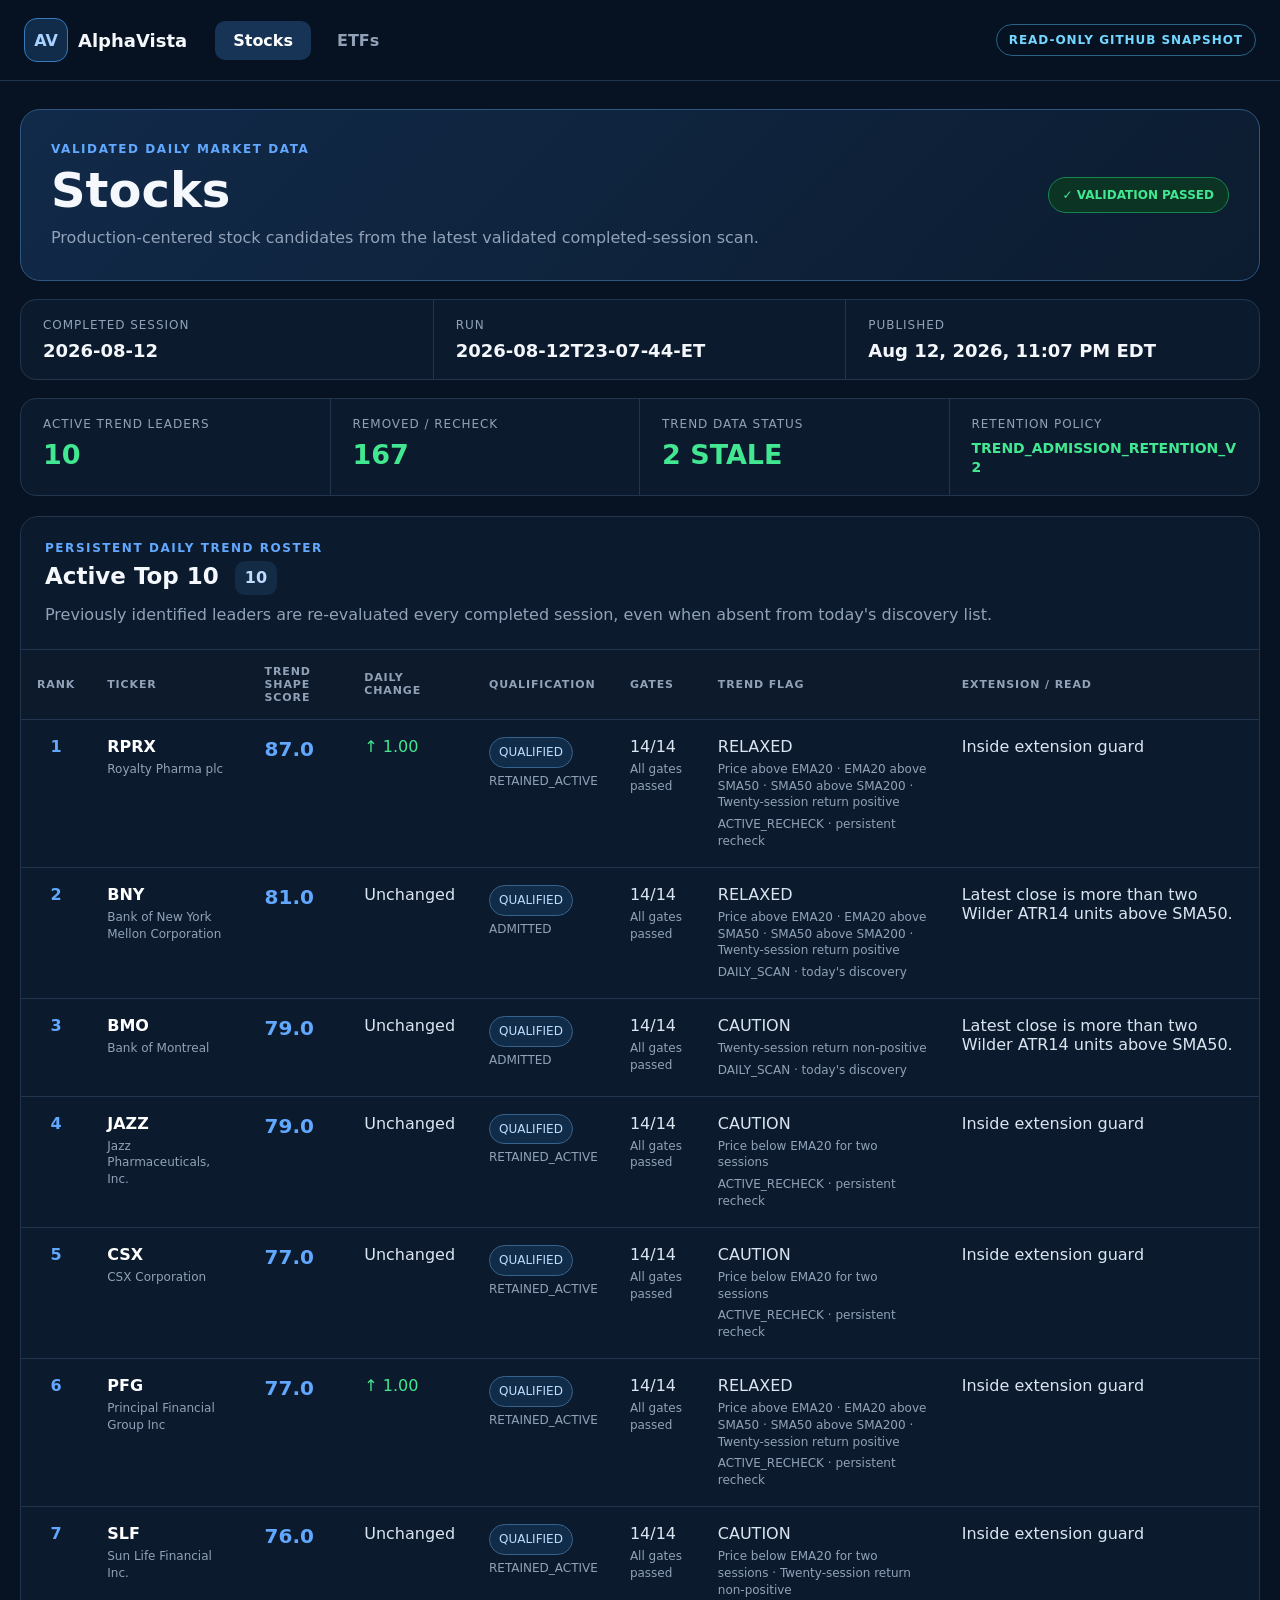
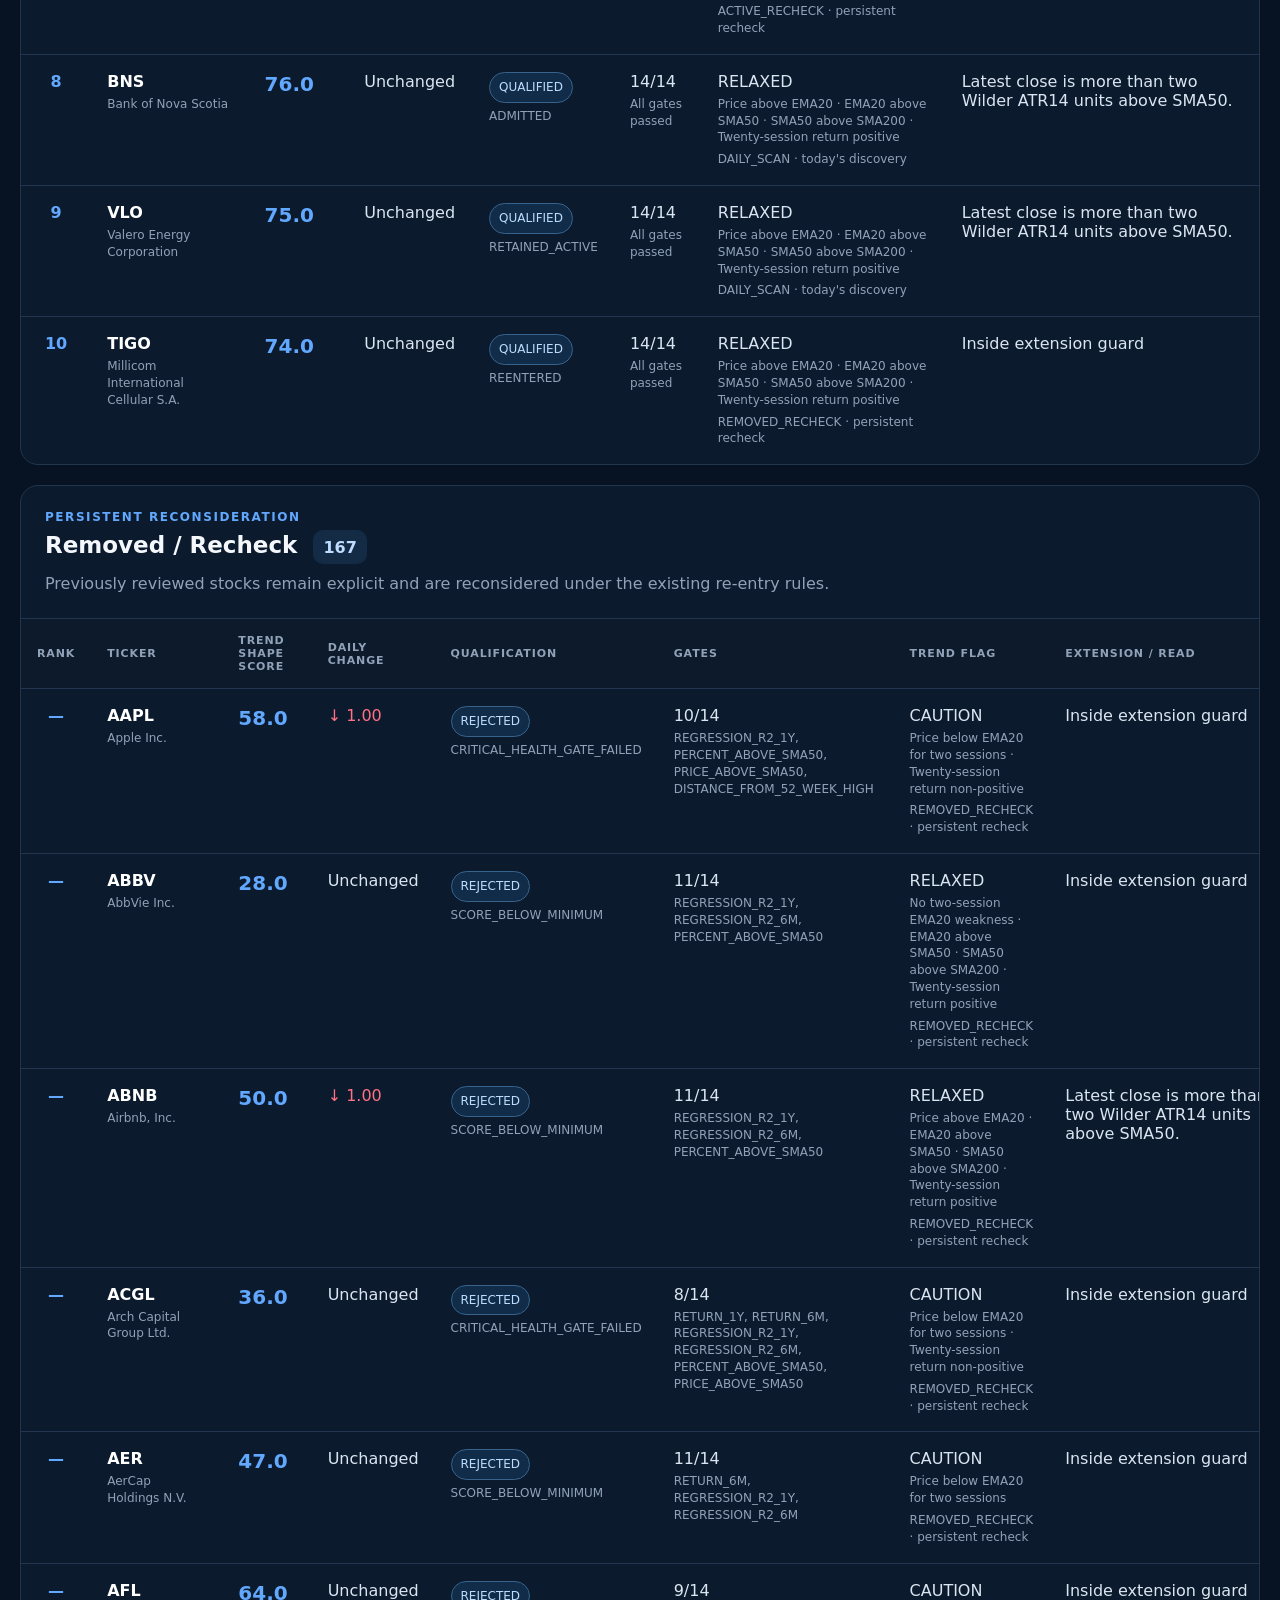
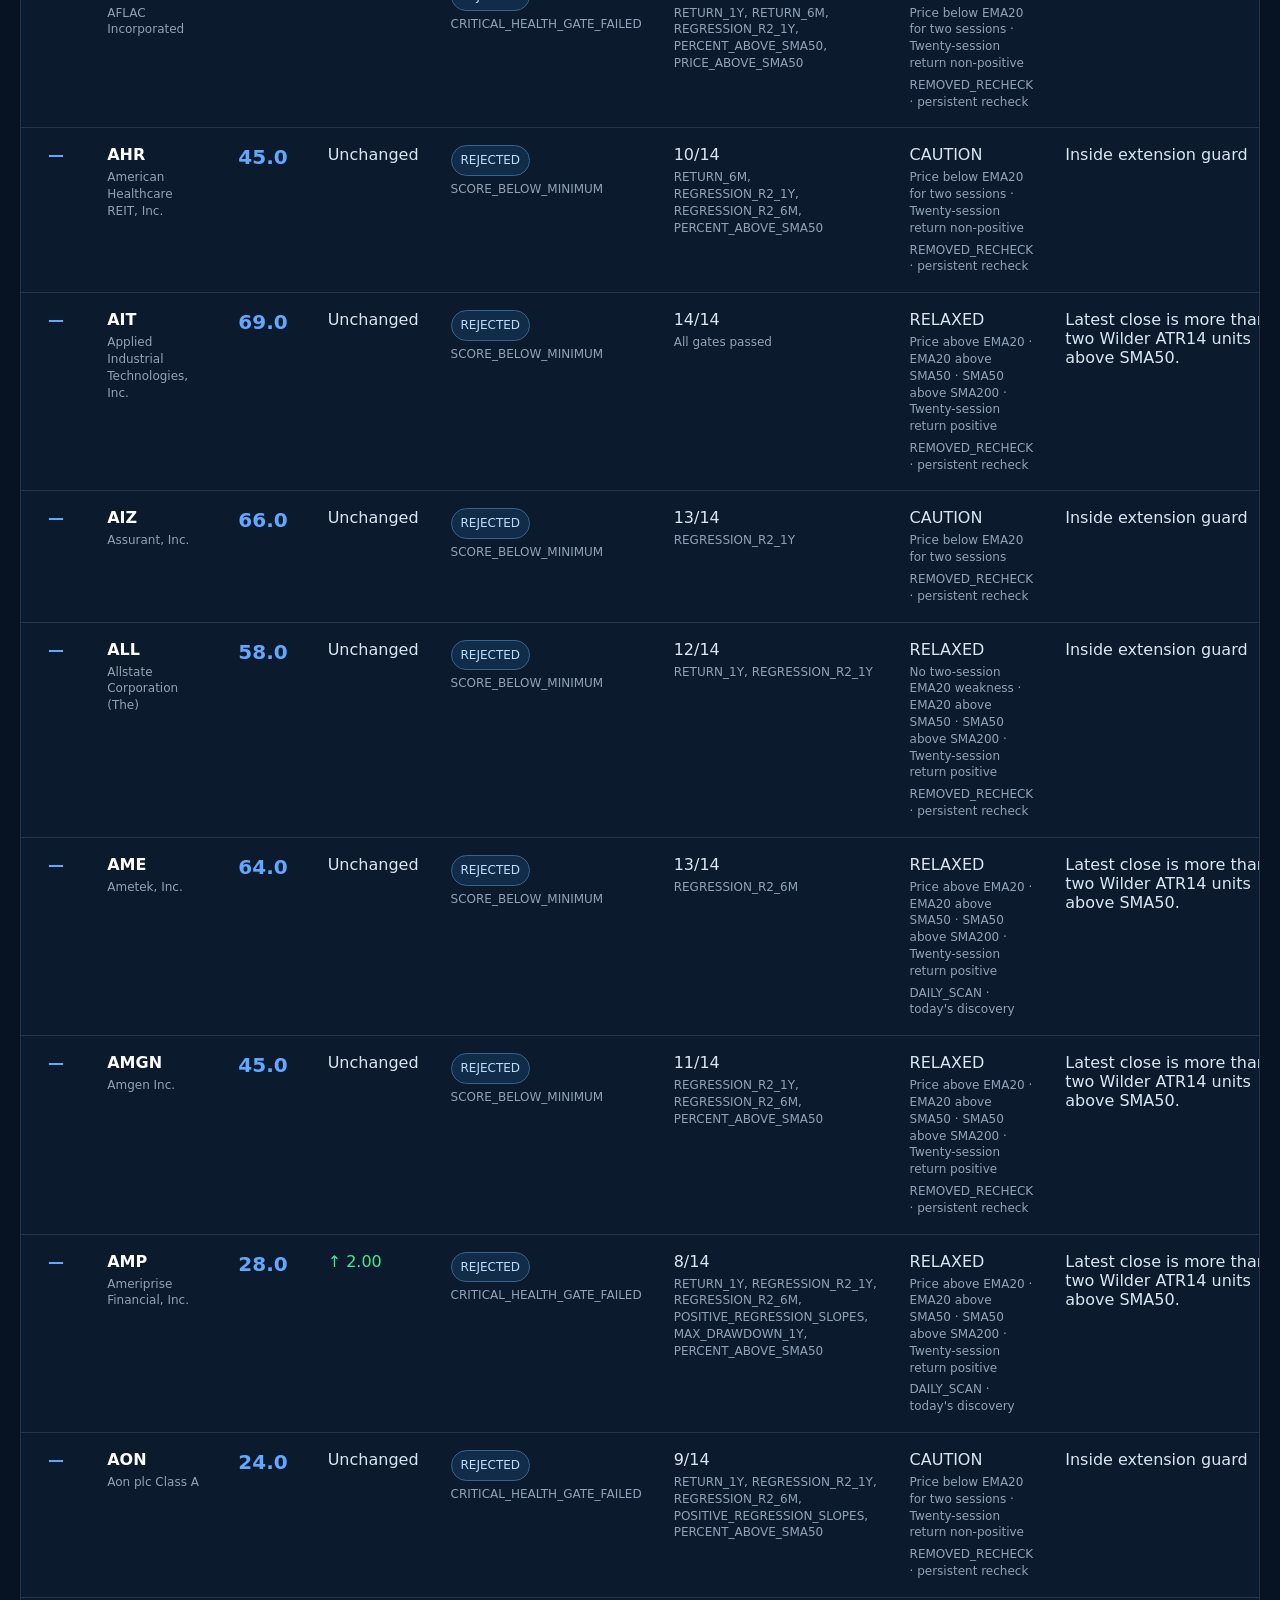
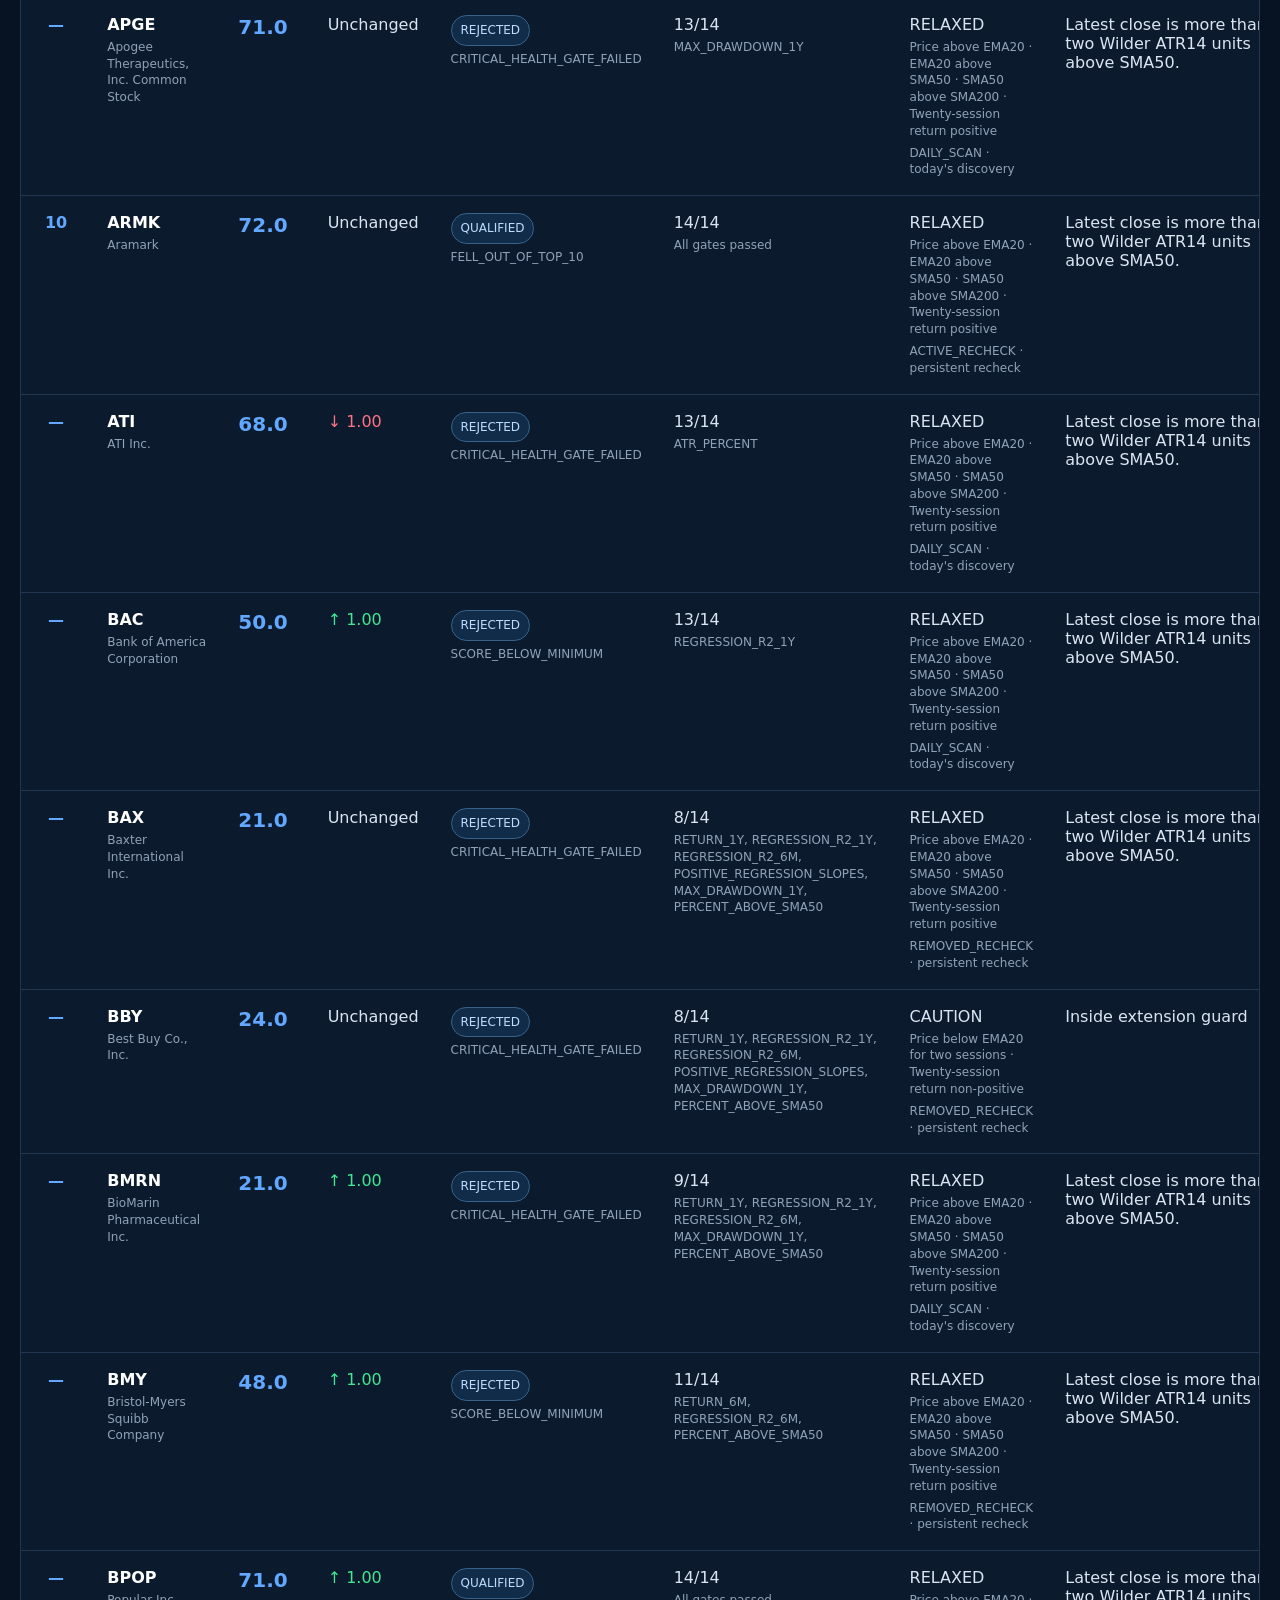
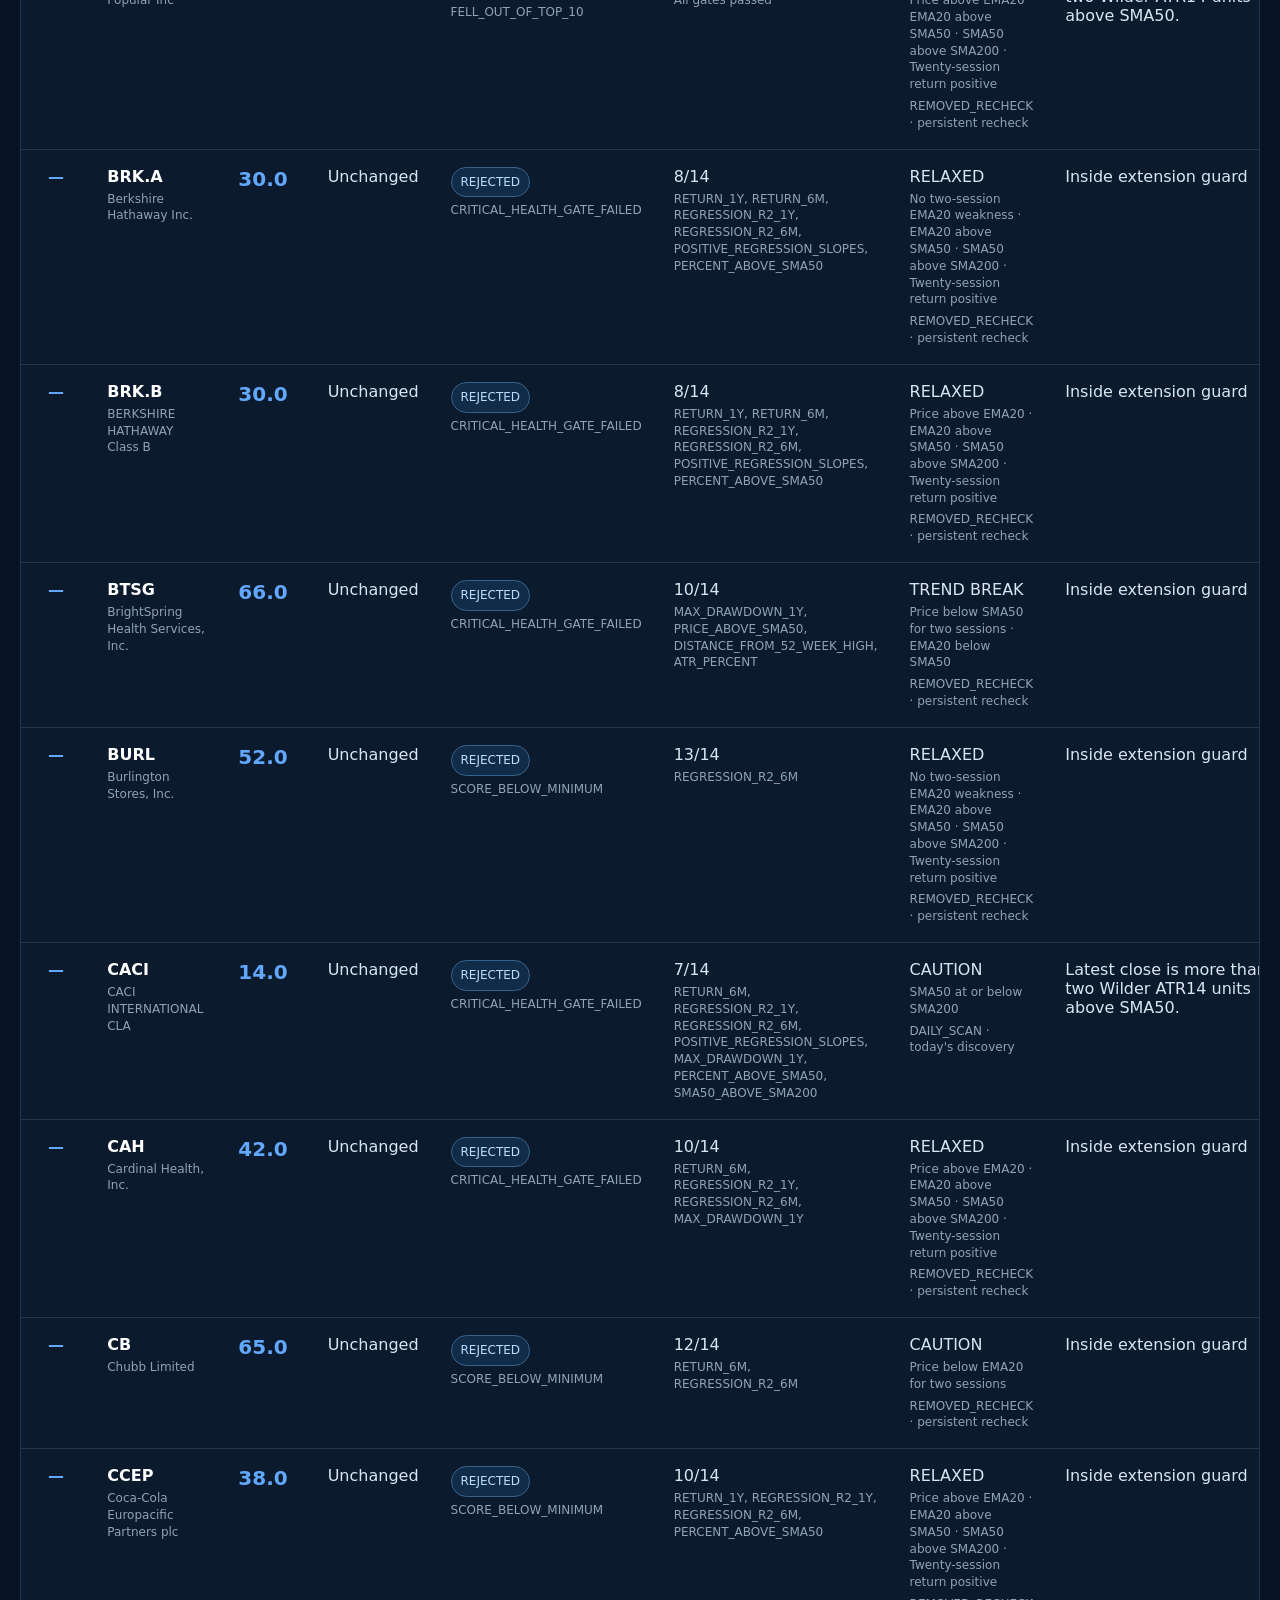
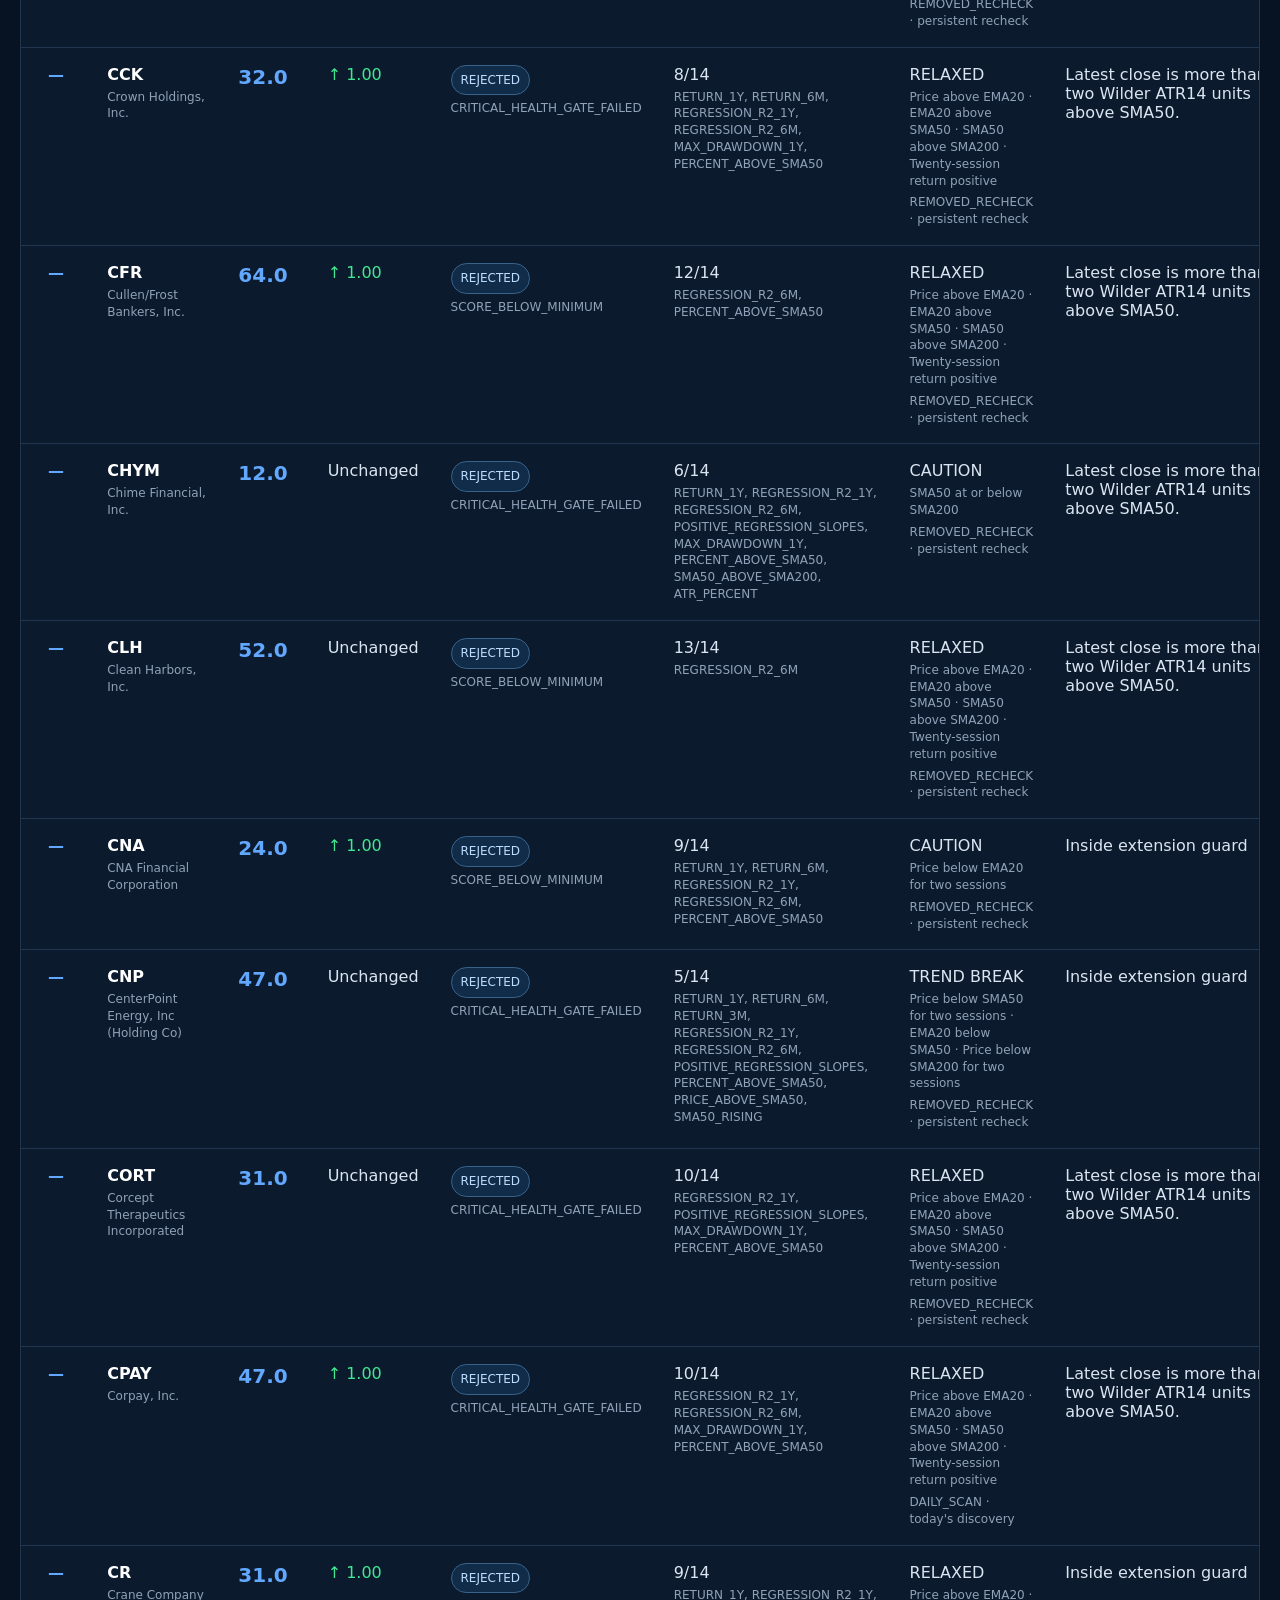
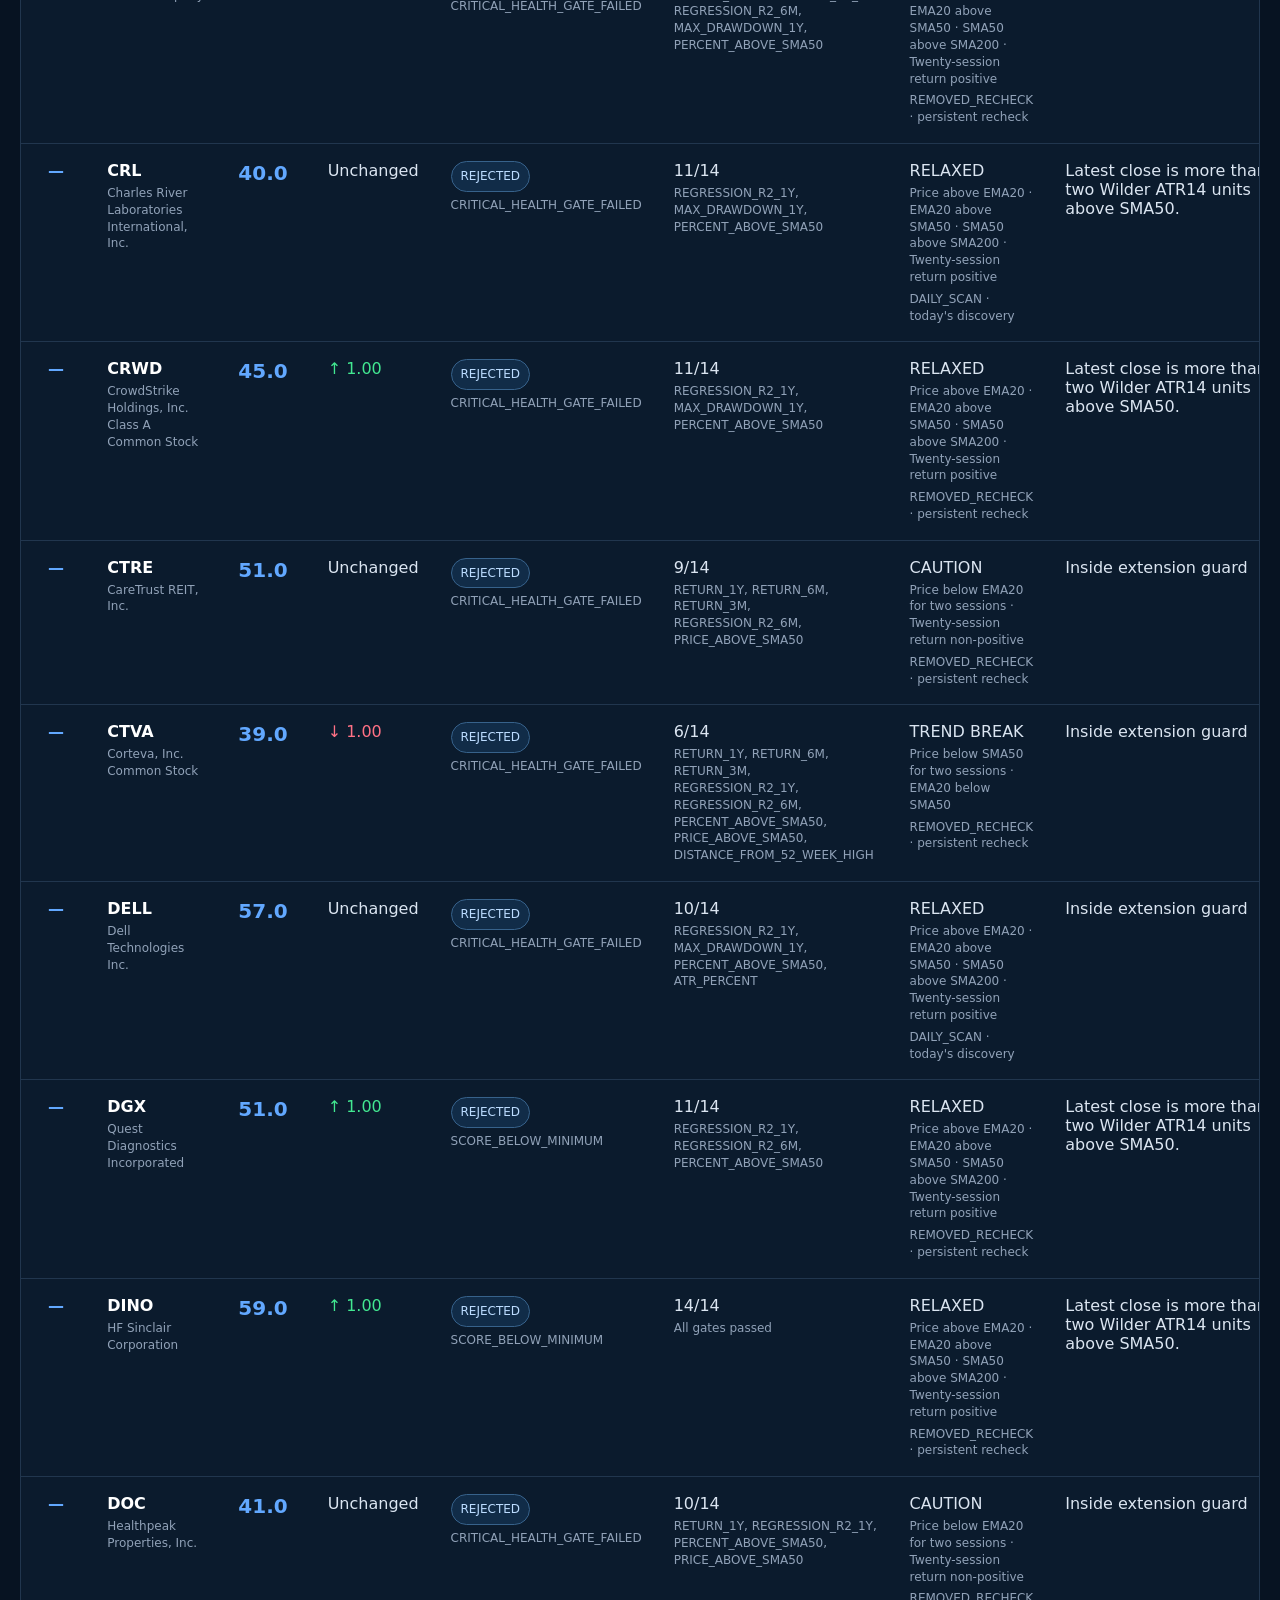
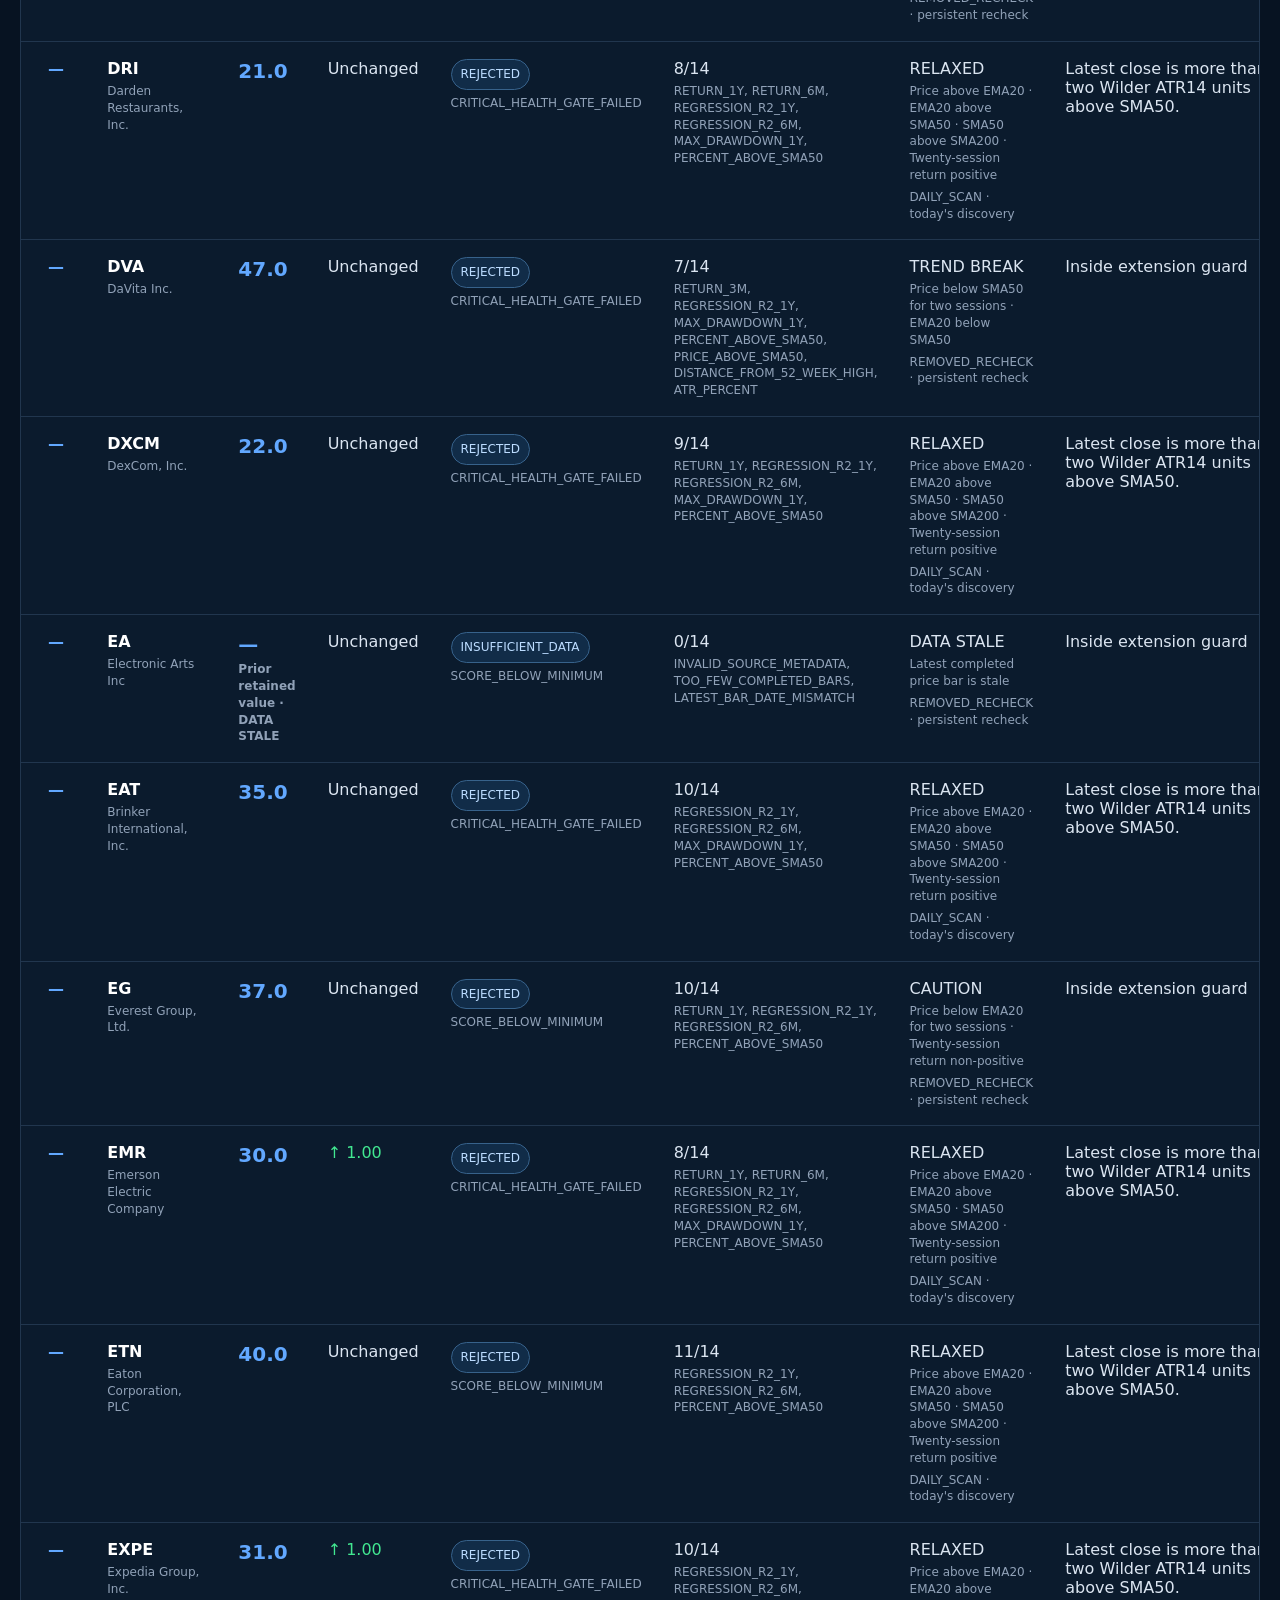
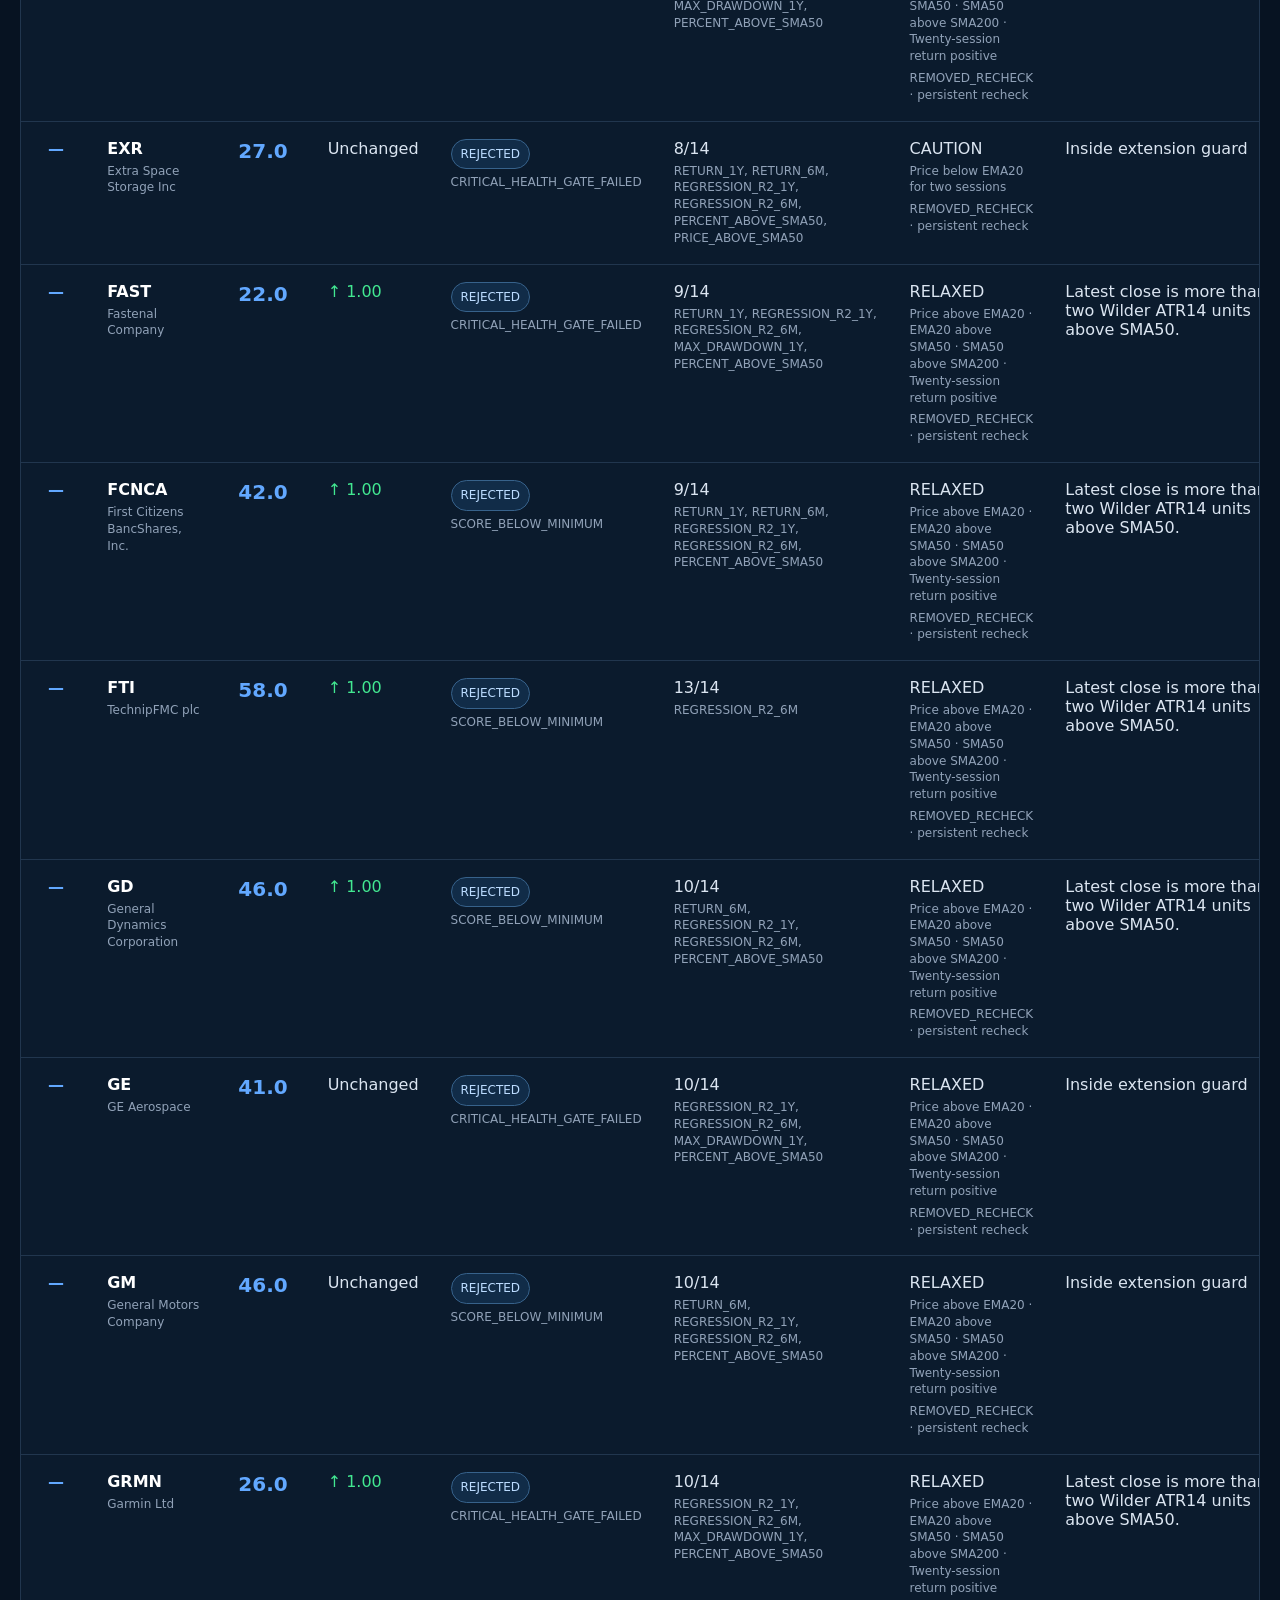
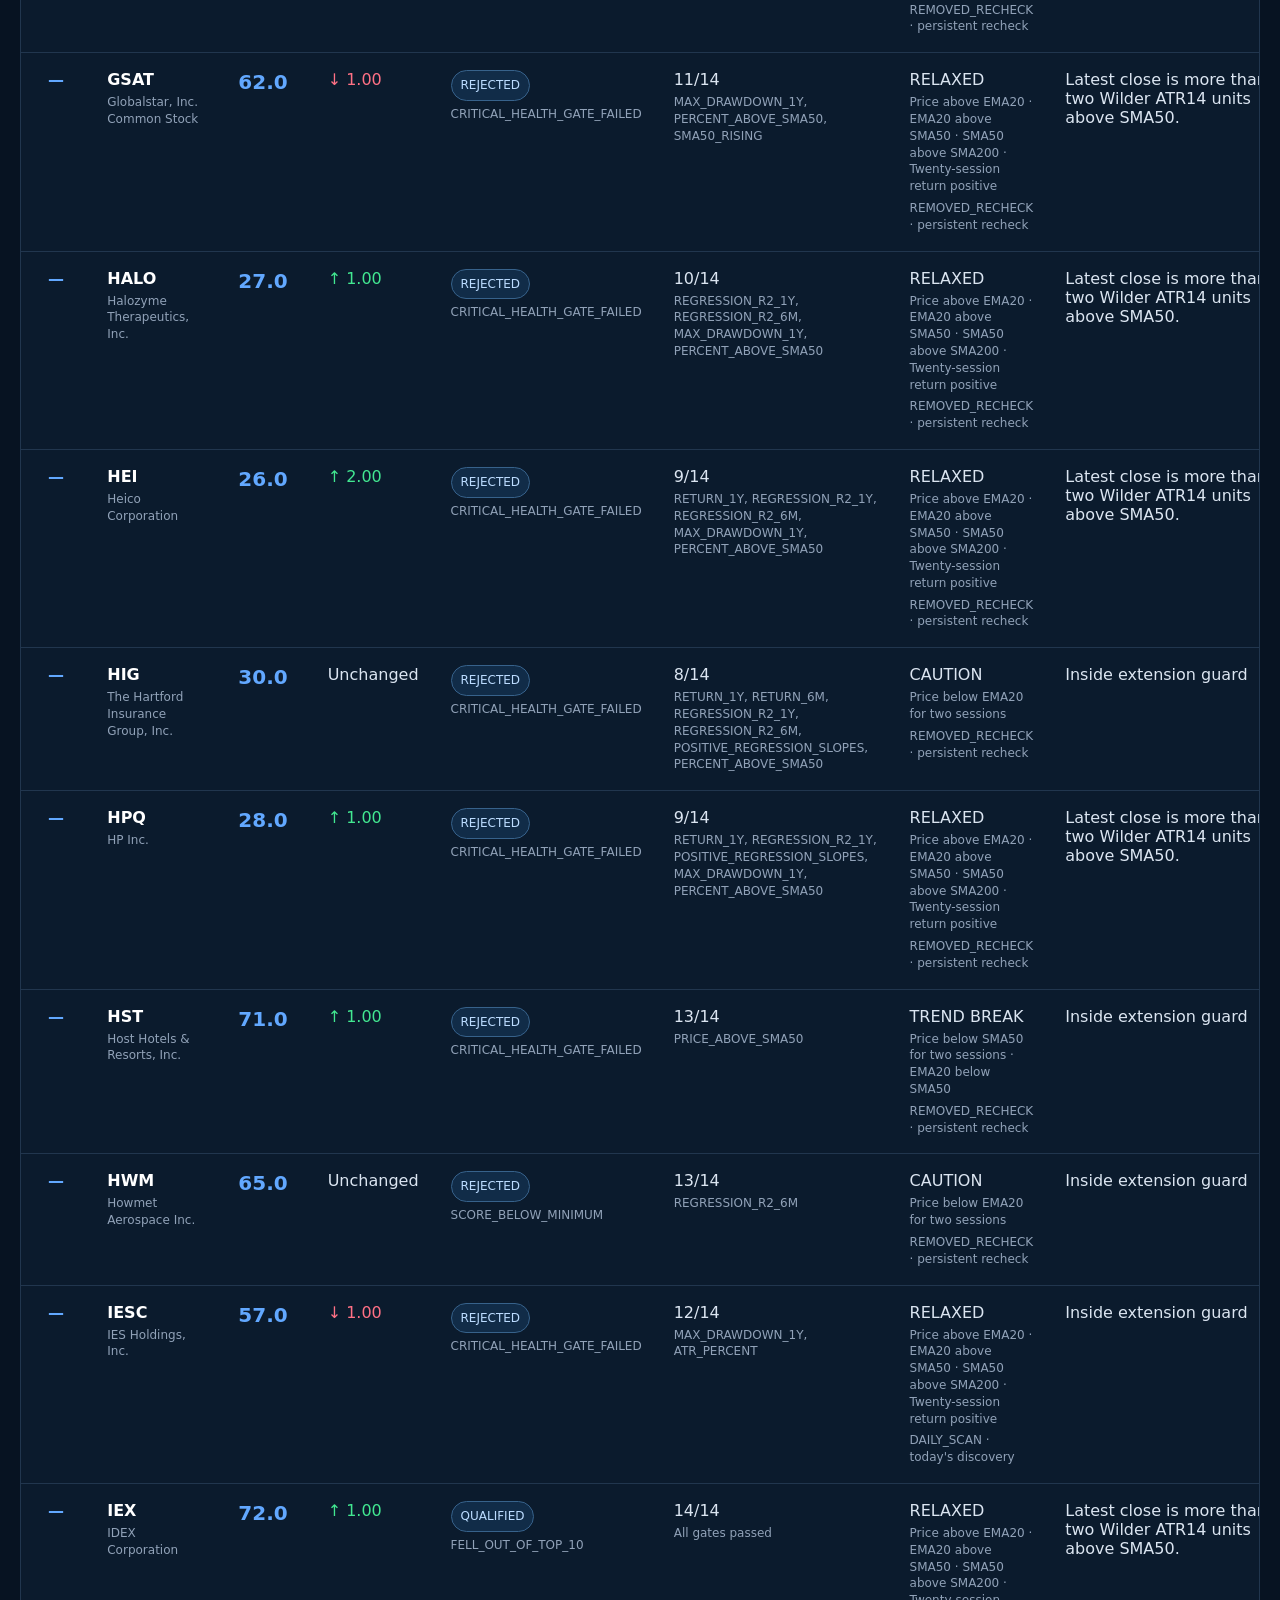
==== commit a2fd6bc8: "Publish validated market snapshot 13496ba" ====
--- a/index.html
+++ b/index.html
@@ -30,14 +30,14 @@
         <span class="validation">✓ VALIDATION PASSED</span>
       </section>
       <section class="run-meta" aria-label="Publication details">
-        <div><span>Completed session</span><strong>2026-08-11</strong></div>
-        <div><span>Run</span><strong>2026-08-11T23-04-23-ET</strong></div>
-        <div><span>Published</span><strong>Aug 11, 2026, 11:04 PM EDT</strong></div>
+        <div><span>Completed session</span><strong>2026-08-12</strong></div>
+        <div><span>Run</span><strong>2026-08-12T23-07-44-ET</strong></div>
+        <div><span>Published</span><strong>Aug 12, 2026, 11:07 PM EDT</strong></div>
       </section>
       
     <section class="summary-grid trend-summary">
       <div><span>Active Trend Leaders</span><strong>10</strong></div>
-      <div><span>Removed / Recheck</span><strong>156</strong></div>
+      <div><span>Removed / Recheck</span><strong>167</strong></div>
       <div><span>Trend data status</span><strong>2 STALE</strong></div>
       <div><span>Retention policy</span><strong class="policy-version">TREND_ADMISSION_RETENTION_V2</strong></div>
     </section>
@@ -57,8 +57,8 @@
         <tr>
           <td class="rank">1</td>
           <td><strong>RPRX</strong><span>Royalty Pharma plc</span></td>
-          <td class="score">86.0</td>
-          <td class="">Unchanged</td>
+          <td class="score">87.0</td>
+          <td class="positive">↑ 1.00</td>
           <td><span class="badge">QUALIFIED</span><span>RETAINED_ACTIVE</span></td>
           <td>14/14<span>All gates passed</span></td>
           <td>RELAXED<span>Price above EMA20 · EMA20 above SMA50 · SMA50 above SMA200 · Twenty-session return positive</span><span>ACTIVE_RECHECK · persistent recheck</span></td>
@@ -66,18 +66,28 @@
         </tr>
         <tr>
           <td class="rank">2</td>
+          <td><strong>BNY</strong><span>Bank of New York Mellon Corporation</span></td>
+          <td class="score">81.0</td>
+          <td class="">Unchanged</td>
+          <td><span class="badge">QUALIFIED</span><span>ADMITTED</span></td>
+          <td>14/14<span>All gates passed</span></td>
+          <td>RELAXED<span>Price above EMA20 · EMA20 above SMA50 · SMA50 above SMA200 · Twenty-session return positive</span><span>DAILY_SCAN · today's discovery</span></td>
+          <td class="read">Latest close is more than two Wilder ATR14 units above SMA50.</td>
+        </tr>
+        <tr>
+          <td class="rank">3</td>
+          <td><strong>BMO</strong><span>Bank of Montreal</span></td>
+          <td class="score">79.0</td>
+          <td class="">Unchanged</td>
+          <td><span class="badge">QUALIFIED</span><span>ADMITTED</span></td>
+          <td>14/14<span>All gates passed</span></td>
+          <td>CAUTION<span>Twenty-session return non-positive</span><span>DAILY_SCAN · today's discovery</span></td>
+          <td class="read">Latest close is more than two Wilder ATR14 units above SMA50.</td>
+        </tr>
+        <tr>
+          <td class="rank">4</td>
           <td><strong>JAZZ</strong><span>Jazz Pharmaceuticals, Inc.</span></td>
           <td class="score">79.0</td>
-          <td class="negative">↓ 1.00</td>
-          <td><span class="badge">QUALIFIED</span><span>RETAINED_ACTIVE</span></td>
-          <td>14/14<span>All gates passed</span></td>
-          <td>RELAXED<span>No two-session EMA20 weakness · EMA20 above SMA50 · SMA50 above SMA200 · Twenty-session return positive</span><span>ACTIVE_RECHECK · persistent recheck</span></td>
-          <td class="read">Inside extension guard</td>
-        </tr>
-        <tr>
-          <td class="rank">3</td>
-          <td><strong>CSX</strong><span>CSX Corporation</span></td>
-          <td class="score">77.0</td>
           <td class="">Unchanged</td>
           <td><span class="badge">QUALIFIED</span><span>RETAINED_ACTIVE</span></td>
           <td>14/14<span>All gates passed</span></td>
@@ -85,74 +95,64 @@
           <td class="read">Inside extension guard</td>
         </tr>
         <tr>
-          <td class="rank">4</td>
-          <td><strong>SLF</strong><span>Sun Life Financial Inc.</span></td>
-          <td class="score">76.0</td>
-          <td class="negative">↓ 1.00</td>
+          <td class="rank">5</td>
+          <td><strong>CSX</strong><span>CSX Corporation</span></td>
+          <td class="score">77.0</td>
+          <td class="">Unchanged</td>
           <td><span class="badge">QUALIFIED</span><span>RETAINED_ACTIVE</span></td>
           <td>14/14<span>All gates passed</span></td>
-          <td>RELAXED<span>No two-session EMA20 weakness · EMA20 above SMA50 · SMA50 above SMA200 · Twenty-session return positive</span><span>ACTIVE_RECHECK · persistent recheck</span></td>
-          <td class="read">Inside extension guard</td>
-        </tr>
-        <tr>
-          <td class="rank">5</td>
+          <td>CAUTION<span>Price below EMA20 for two sessions</span><span>ACTIVE_RECHECK · persistent recheck</span></td>
+          <td class="read">Inside extension guard</td>
+        </tr>
+        <tr>
+          <td class="rank">6</td>
           <td><strong>PFG</strong><span>Principal Financial Group Inc</span></td>
-          <td class="score">76.0</td>
-          <td class="">Unchanged</td>
+          <td class="score">77.0</td>
+          <td class="positive">↑ 1.00</td>
           <td><span class="badge">QUALIFIED</span><span>RETAINED_ACTIVE</span></td>
           <td>14/14<span>All gates passed</span></td>
           <td>RELAXED<span>Price above EMA20 · EMA20 above SMA50 · SMA50 above SMA200 · Twenty-session return positive</span><span>ACTIVE_RECHECK · persistent recheck</span></td>
           <td class="read">Inside extension guard</td>
         </tr>
         <tr>
-          <td class="rank">6</td>
+          <td class="rank">7</td>
+          <td><strong>SLF</strong><span>Sun Life Financial Inc.</span></td>
+          <td class="score">76.0</td>
+          <td class="">Unchanged</td>
+          <td><span class="badge">QUALIFIED</span><span>RETAINED_ACTIVE</span></td>
+          <td>14/14<span>All gates passed</span></td>
+          <td>CAUTION<span>Price below EMA20 for two sessions · Twenty-session return non-positive</span><span>ACTIVE_RECHECK · persistent recheck</span></td>
+          <td class="read">Inside extension guard</td>
+        </tr>
+        <tr>
+          <td class="rank">8</td>
+          <td><strong>BNS</strong><span>Bank of Nova Scotia</span></td>
+          <td class="score">76.0</td>
+          <td class="">Unchanged</td>
+          <td><span class="badge">QUALIFIED</span><span>ADMITTED</span></td>
+          <td>14/14<span>All gates passed</span></td>
+          <td>RELAXED<span>Price above EMA20 · EMA20 above SMA50 · SMA50 above SMA200 · Twenty-session return positive</span><span>DAILY_SCAN · today's discovery</span></td>
+          <td class="read">Latest close is more than two Wilder ATR14 units above SMA50.</td>
+        </tr>
+        <tr>
+          <td class="rank">9</td>
           <td><strong>VLO</strong><span>Valero Energy Corporation</span></td>
           <td class="score">75.0</td>
           <td class="">Unchanged</td>
-          <td><span class="badge">QUALIFIED</span><span>ADMITTED</span></td>
-          <td>14/14<span>All gates passed</span></td>
-          <td>RELAXED<span>Price above EMA20 · EMA20 above SMA50 · SMA50 above SMA200 · Twenty-session return positive</span><span>DAILY_SCAN · today's discovery</span></td>
-          <td class="read">Latest close is more than two Wilder ATR14 units above SMA50.</td>
-        </tr>
-        <tr>
-          <td class="rank">7</td>
-          <td><strong>ROST</strong><span>Ross Stores Inc</span></td>
-          <td class="score">75.0</td>
-          <td class="">Unchanged</td>
           <td><span class="badge">QUALIFIED</span><span>RETAINED_ACTIVE</span></td>
           <td>14/14<span>All gates passed</span></td>
-          <td>RELAXED<span>Price above EMA20 · EMA20 above SMA50 · SMA50 above SMA200 · Twenty-session return positive</span><span>ACTIVE_RECHECK · persistent recheck</span></td>
-          <td class="read">Latest close is more than two Wilder ATR14 units above SMA50.</td>
-        </tr>
-        <tr>
-          <td class="rank">8</td>
-          <td><strong>MFC</strong><span>Manulife Financial Corp.</span></td>
+          <td>RELAXED<span>Price above EMA20 · EMA20 above SMA50 · SMA50 above SMA200 · Twenty-session return positive</span><span>DAILY_SCAN · today's discovery</span></td>
+          <td class="read">Latest close is more than two Wilder ATR14 units above SMA50.</td>
+        </tr>
+        <tr>
+          <td class="rank">10</td>
+          <td><strong>TIGO</strong><span>Millicom International Cellular S.A.</span></td>
           <td class="score">74.0</td>
-          <td class="positive">↑ 1.00</td>
-          <td><span class="badge">QUALIFIED</span><span>RETAINED_ACTIVE</span></td>
+          <td class="">Unchanged</td>
+          <td><span class="badge">QUALIFIED</span><span>REENTERED</span></td>
           <td>14/14<span>All gates passed</span></td>
-          <td>RELAXED<span>Price above EMA20 · EMA20 above SMA50 · SMA50 above SMA200 · Twenty-session return positive</span><span>ACTIVE_RECHECK · persistent recheck</span></td>
-          <td class="read">Latest close is more than two Wilder ATR14 units above SMA50.</td>
-        </tr>
-        <tr>
-          <td class="rank">9</td>
-          <td><strong>WBS</strong><span>Webster Financial Corporation</span></td>
-          <td class="score">72.0</td>
-          <td class="">Unchanged</td>
-          <td><span class="badge">NEAR_MATCH</span><span>RETAINED_ACTIVE</span></td>
-          <td>13/14<span>RETURN_6M</span></td>
-          <td>RELAXED<span>Price above EMA20 · EMA20 above SMA50 · SMA50 above SMA200 · Twenty-session return positive</span><span>ACTIVE_RECHECK · persistent recheck</span></td>
-          <td class="read">Latest close is more than two Wilder ATR14 units above SMA50.</td>
-        </tr>
-        <tr>
-          <td class="rank">10</td>
-          <td><strong>ARMK</strong><span>Aramark</span></td>
-          <td class="score">72.0</td>
-          <td class="">Unchanged</td>
-          <td><span class="badge">QUALIFIED</span><span>ADMITTED</span></td>
-          <td>14/14<span>All gates passed</span></td>
-          <td>RELAXED<span>Price above EMA20 · EMA20 above SMA50 · SMA50 above SMA200 · Twenty-session return positive</span><span>DAILY_SCAN · today's discovery</span></td>
-          <td class="read">Latest close is more than two Wilder ATR14 units above SMA50.</td>
+          <td>RELAXED<span>Price above EMA20 · EMA20 above SMA50 · SMA50 above SMA200 · Twenty-session return positive</span><span>REMOVED_RECHECK · persistent recheck</span></td>
+          <td class="read">Inside extension guard</td>
         </tr></tbody>
         </table>
       </div>
@@ -162,7 +162,7 @@
       <header class="panel-header">
         <div>
           <p class="eyebrow">PERSISTENT RECONSIDERATION</p>
-          <h2>Removed / Recheck <span class="count">156</span></h2>
+          <h2>Removed / Recheck <span class="count">167</span></h2>
           <p>Previously reviewed stocks remain explicit and are reconsidered under the existing re-entry rules.</p>
         </div>
       </header>
@@ -173,10 +173,10 @@
         <tr>
           <td class="rank">—</td>
           <td><strong>AAPL</strong><span>Apple Inc.</span></td>
-          <td class="score">59.0</td>
-          <td class="">Unchanged</td>
-          <td><span class="badge">REJECTED</span><span>CRITICAL_HEALTH_GATE_FAILED</span></td>
-          <td>11/14<span>REGRESSION_R2_1Y, PERCENT_ABOVE_SMA50, PRICE_ABOVE_SMA50</span></td>
+          <td class="score">58.0</td>
+          <td class="negative">↓ 1.00</td>
+          <td><span class="badge">REJECTED</span><span>CRITICAL_HEALTH_GATE_FAILED</span></td>
+          <td>10/14<span>REGRESSION_R2_1Y, PERCENT_ABOVE_SMA50, PRICE_ABOVE_SMA50, DISTANCE_FROM_52_WEEK_HIGH</span></td>
           <td>CAUTION<span>Price below EMA20 for two sessions · Twenty-session return non-positive</span><span>REMOVED_RECHECK · persistent recheck</span></td>
           <td class="read">Inside extension guard</td>
         </tr>
@@ -184,20 +184,20 @@
           <td class="rank">—</td>
           <td><strong>ABBV</strong><span>AbbVie Inc.</span></td>
           <td class="score">28.0</td>
-          <td class="positive">↑ 1.00</td>
+          <td class="">Unchanged</td>
           <td><span class="badge">REJECTED</span><span>SCORE_BELOW_MINIMUM</span></td>
           <td>11/14<span>REGRESSION_R2_1Y, REGRESSION_R2_6M, PERCENT_ABOVE_SMA50</span></td>
-          <td>RELAXED<span>Price above EMA20 · EMA20 above SMA50 · SMA50 above SMA200 · Twenty-session return positive</span><span>REMOVED_RECHECK · persistent recheck</span></td>
+          <td>RELAXED<span>No two-session EMA20 weakness · EMA20 above SMA50 · SMA50 above SMA200 · Twenty-session return positive</span><span>REMOVED_RECHECK · persistent recheck</span></td>
           <td class="read">Inside extension guard</td>
         </tr>
         <tr>
           <td class="rank">—</td>
           <td><strong>ABNB</strong><span>Airbnb, Inc.</span></td>
-          <td class="score">51.0</td>
+          <td class="score">50.0</td>
           <td class="negative">↓ 1.00</td>
           <td><span class="badge">REJECTED</span><span>SCORE_BELOW_MINIMUM</span></td>
           <td>11/14<span>REGRESSION_R2_1Y, REGRESSION_R2_6M, PERCENT_ABOVE_SMA50</span></td>
-          <td>RELAXED<span>Price above EMA20 · EMA20 above SMA50 · SMA50 above SMA200 · Twenty-session return positive</span><span>DAILY_SCAN · today's discovery</span></td>
+          <td>RELAXED<span>Price above EMA20 · EMA20 above SMA50 · SMA50 above SMA200 · Twenty-session return positive</span><span>REMOVED_RECHECK · persistent recheck</span></td>
           <td class="read">Latest close is more than two Wilder ATR14 units above SMA50.</td>
         </tr>
         <tr>
@@ -205,8 +205,8 @@
           <td><strong>ACGL</strong><span>Arch Capital Group Ltd.</span></td>
           <td class="score">36.0</td>
           <td class="">Unchanged</td>
-          <td><span class="badge">REJECTED</span><span>SCORE_BELOW_MINIMUM</span></td>
-          <td>9/14<span>RETURN_1Y, RETURN_6M, REGRESSION_R2_1Y, REGRESSION_R2_6M, PERCENT_ABOVE_SMA50</span></td>
+          <td><span class="badge">REJECTED</span><span>CRITICAL_HEALTH_GATE_FAILED</span></td>
+          <td>8/14<span>RETURN_1Y, RETURN_6M, REGRESSION_R2_1Y, REGRESSION_R2_6M, PERCENT_ABOVE_SMA50, PRICE_ABOVE_SMA50</span></td>
           <td>CAUTION<span>Price below EMA20 for two sessions · Twenty-session return non-positive</span><span>REMOVED_RECHECK · persistent recheck</span></td>
           <td class="read">Inside extension guard</td>
         </tr>
@@ -225,8 +225,8 @@
           <td><strong>AFL</strong><span>AFLAC Incorporated</span></td>
           <td class="score">64.0</td>
           <td class="">Unchanged</td>
-          <td><span class="badge">REJECTED</span><span>SCORE_BELOW_MINIMUM</span></td>
-          <td>10/14<span>RETURN_1Y, RETURN_6M, REGRESSION_R2_1Y, PERCENT_ABOVE_SMA50</span></td>
+          <td><span class="badge">REJECTED</span><span>CRITICAL_HEALTH_GATE_FAILED</span></td>
+          <td>9/14<span>RETURN_1Y, RETURN_6M, REGRESSION_R2_1Y, PERCENT_ABOVE_SMA50, PRICE_ABOVE_SMA50</span></td>
           <td>CAUTION<span>Price below EMA20 for two sessions · Twenty-session return non-positive</span><span>REMOVED_RECHECK · persistent recheck</span></td>
           <td class="read">Inside extension guard</td>
         </tr>
@@ -234,10 +234,10 @@
           <td class="rank">—</td>
           <td><strong>AHR</strong><span>American Healthcare REIT, Inc.</span></td>
           <td class="score">45.0</td>
-          <td class="negative">↓ 2.00</td>
+          <td class="">Unchanged</td>
           <td><span class="badge">REJECTED</span><span>SCORE_BELOW_MINIMUM</span></td>
           <td>10/14<span>RETURN_6M, REGRESSION_R2_1Y, REGRESSION_R2_6M, PERCENT_ABOVE_SMA50</span></td>
-          <td>CAUTION<span>Twenty-session return non-positive</span><span>REMOVED_RECHECK · persistent recheck</span></td>
+          <td>CAUTION<span>Price below EMA20 for two sessions · Twenty-session return non-positive</span><span>REMOVED_RECHECK · persistent recheck</span></td>
           <td class="read">Inside extension guard</td>
         </tr>
         <tr>
@@ -247,7 +247,7 @@
           <td class="">Unchanged</td>
           <td><span class="badge">REJECTED</span><span>SCORE_BELOW_MINIMUM</span></td>
           <td>14/14<span>All gates passed</span></td>
-          <td>RELAXED<span>Price above EMA20 · EMA20 above SMA50 · SMA50 above SMA200 · Twenty-session return positive</span><span>DAILY_SCAN · today's discovery</span></td>
+          <td>RELAXED<span>Price above EMA20 · EMA20 above SMA50 · SMA50 above SMA200 · Twenty-session return positive</span><span>REMOVED_RECHECK · persistent recheck</span></td>
           <td class="read">Latest close is more than two Wilder ATR14 units above SMA50.</td>
         </tr>
         <tr>
@@ -257,17 +257,27 @@
           <td class="">Unchanged</td>
           <td><span class="badge">REJECTED</span><span>SCORE_BELOW_MINIMUM</span></td>
           <td>13/14<span>REGRESSION_R2_1Y</span></td>
-          <td>RELAXED<span>No two-session EMA20 weakness · EMA20 above SMA50 · SMA50 above SMA200 · Twenty-session return positive</span><span>REMOVED_RECHECK · persistent recheck</span></td>
+          <td>CAUTION<span>Price below EMA20 for two sessions</span><span>REMOVED_RECHECK · persistent recheck</span></td>
           <td class="read">Inside extension guard</td>
         </tr>
         <tr>
           <td class="rank">—</td>
           <td><strong>ALL</strong><span>Allstate Corporation (The)</span></td>
           <td class="score">58.0</td>
-          <td class="negative">↓ 1.00</td>
-          <td><span class="badge">REJECTED</span><span>SCORE_BELOW_MINIMUM</span></td>
-          <td>13/14<span>REGRESSION_R2_1Y</span></td>
-          <td>RELAXED<span>Price above EMA20 · EMA20 above SMA50 · SMA50 above SMA200 · Twenty-session return positive</span><span>REMOVED_RECHECK · persistent recheck</span></td>
+          <td class="">Unchanged</td>
+          <td><span class="badge">REJECTED</span><span>SCORE_BELOW_MINIMUM</span></td>
+          <td>12/14<span>RETURN_1Y, REGRESSION_R2_1Y</span></td>
+          <td>RELAXED<span>No two-session EMA20 weakness · EMA20 above SMA50 · SMA50 above SMA200 · Twenty-session return positive</span><span>REMOVED_RECHECK · persistent recheck</span></td>
+          <td class="read">Inside extension guard</td>
+        </tr>
+        <tr>
+          <td class="rank">—</td>
+          <td><strong>AME</strong><span>Ametek, Inc.</span></td>
+          <td class="score">64.0</td>
+          <td class="">Unchanged</td>
+          <td><span class="badge">REJECTED</span><span>SCORE_BELOW_MINIMUM</span></td>
+          <td>13/14<span>REGRESSION_R2_6M</span></td>
+          <td>RELAXED<span>Price above EMA20 · EMA20 above SMA50 · SMA50 above SMA200 · Twenty-session return positive</span><span>DAILY_SCAN · today's discovery</span></td>
           <td class="read">Latest close is more than two Wilder ATR14 units above SMA50.</td>
         </tr>
         <tr>
@@ -277,16 +287,16 @@
           <td class="">Unchanged</td>
           <td><span class="badge">REJECTED</span><span>SCORE_BELOW_MINIMUM</span></td>
           <td>11/14<span>REGRESSION_R2_1Y, REGRESSION_R2_6M, PERCENT_ABOVE_SMA50</span></td>
-          <td>RELAXED<span>Price above EMA20 · EMA20 above SMA50 · SMA50 above SMA200 · Twenty-session return positive</span><span>DAILY_SCAN · today's discovery</span></td>
+          <td>RELAXED<span>Price above EMA20 · EMA20 above SMA50 · SMA50 above SMA200 · Twenty-session return positive</span><span>REMOVED_RECHECK · persistent recheck</span></td>
           <td class="read">Latest close is more than two Wilder ATR14 units above SMA50.</td>
         </tr>
         <tr>
           <td class="rank">—</td>
           <td><strong>AMP</strong><span>Ameriprise Financial, Inc.</span></td>
-          <td class="score">26.0</td>
-          <td class="positive">↑ 1.00</td>
-          <td><span class="badge">REJECTED</span><span>CRITICAL_HEALTH_GATE_FAILED</span></td>
-          <td>7/14<span>RETURN_1Y, RETURN_6M, REGRESSION_R2_1Y, REGRESSION_R2_6M, POSITIVE_REGRESSION_SLOPES, MAX_DRAWDOWN_1Y, PERCENT_ABOVE_SMA50</span></td>
+          <td class="score">28.0</td>
+          <td class="positive">↑ 2.00</td>
+          <td><span class="badge">REJECTED</span><span>CRITICAL_HEALTH_GATE_FAILED</span></td>
+          <td>8/14<span>RETURN_1Y, REGRESSION_R2_1Y, REGRESSION_R2_6M, POSITIVE_REGRESSION_SLOPES, MAX_DRAWDOWN_1Y, PERCENT_ABOVE_SMA50</span></td>
           <td>RELAXED<span>Price above EMA20 · EMA20 above SMA50 · SMA50 above SMA200 · Twenty-session return positive</span><span>DAILY_SCAN · today's discovery</span></td>
           <td class="read">Latest close is more than two Wilder ATR14 units above SMA50.</td>
         </tr>
@@ -311,19 +321,29 @@
           <td class="read">Latest close is more than two Wilder ATR14 units above SMA50.</td>
         </tr>
         <tr>
+          <td class="rank">10</td>
+          <td><strong>ARMK</strong><span>Aramark</span></td>
+          <td class="score">72.0</td>
+          <td class="">Unchanged</td>
+          <td><span class="badge">QUALIFIED</span><span>FELL_OUT_OF_TOP_10</span></td>
+          <td>14/14<span>All gates passed</span></td>
+          <td>RELAXED<span>Price above EMA20 · EMA20 above SMA50 · SMA50 above SMA200 · Twenty-session return positive</span><span>ACTIVE_RECHECK · persistent recheck</span></td>
+          <td class="read">Latest close is more than two Wilder ATR14 units above SMA50.</td>
+        </tr>
+        <tr>
           <td class="rank">—</td>
           <td><strong>ATI</strong><span>ATI Inc.</span></td>
-          <td class="score">69.0</td>
-          <td class="positive">↑ 1.00</td>
-          <td><span class="badge">REJECTED</span><span>SCORE_BELOW_MINIMUM</span></td>
-          <td>14/14<span>All gates passed</span></td>
-          <td>RELAXED<span>Price above EMA20 · EMA20 above SMA50 · SMA50 above SMA200 · Twenty-session return positive</span><span>REMOVED_RECHECK · persistent recheck</span></td>
+          <td class="score">68.0</td>
+          <td class="negative">↓ 1.00</td>
+          <td><span class="badge">REJECTED</span><span>CRITICAL_HEALTH_GATE_FAILED</span></td>
+          <td>13/14<span>ATR_PERCENT</span></td>
+          <td>RELAXED<span>Price above EMA20 · EMA20 above SMA50 · SMA50 above SMA200 · Twenty-session return positive</span><span>DAILY_SCAN · today's discovery</span></td>
           <td class="read">Latest close is more than two Wilder ATR14 units above SMA50.</td>
         </tr>
         <tr>
           <td class="rank">—</td>
           <td><strong>BAC</strong><span>Bank of America Corporation</span></td>
-          <td class="score">49.0</td>
+          <td class="score">50.0</td>
           <td class="positive">↑ 1.00</td>
           <td><span class="badge">REJECTED</span><span>SCORE_BELOW_MINIMUM</span></td>
           <td>13/14<span>REGRESSION_R2_1Y</span></td>
@@ -334,7 +354,7 @@
           <td class="rank">—</td>
           <td><strong>BAX</strong><span>Baxter International Inc.</span></td>
           <td class="score">21.0</td>
-          <td class="positive">↑ 1.00</td>
+          <td class="">Unchanged</td>
           <td><span class="badge">REJECTED</span><span>CRITICAL_HEALTH_GATE_FAILED</span></td>
           <td>8/14<span>RETURN_1Y, REGRESSION_R2_1Y, REGRESSION_R2_6M, POSITIVE_REGRESSION_SLOPES, MAX_DRAWDOWN_1Y, PERCENT_ABOVE_SMA50</span></td>
           <td>RELAXED<span>Price above EMA20 · EMA20 above SMA50 · SMA50 above SMA200 · Twenty-session return positive</span><span>REMOVED_RECHECK · persistent recheck</span></td>
@@ -344,7 +364,7 @@
           <td class="rank">—</td>
           <td><strong>BBY</strong><span>Best Buy Co., Inc.</span></td>
           <td class="score">24.0</td>
-          <td class="positive">↑ 1.00</td>
+          <td class="">Unchanged</td>
           <td><span class="badge">REJECTED</span><span>CRITICAL_HEALTH_GATE_FAILED</span></td>
           <td>8/14<span>RETURN_1Y, REGRESSION_R2_1Y, REGRESSION_R2_6M, POSITIVE_REGRESSION_SLOPES, MAX_DRAWDOWN_1Y, PERCENT_ABOVE_SMA50</span></td>
           <td>CAUTION<span>Price below EMA20 for two sessions · Twenty-session return non-positive</span><span>REMOVED_RECHECK · persistent recheck</span></td>
@@ -353,8 +373,8 @@
         <tr>
           <td class="rank">—</td>
           <td><strong>BMRN</strong><span>BioMarin Pharmaceutical Inc.</span></td>
-          <td class="score">20.0</td>
-          <td class="">Unchanged</td>
+          <td class="score">21.0</td>
+          <td class="positive">↑ 1.00</td>
           <td><span class="badge">REJECTED</span><span>CRITICAL_HEALTH_GATE_FAILED</span></td>
           <td>9/14<span>RETURN_1Y, REGRESSION_R2_1Y, REGRESSION_R2_6M, MAX_DRAWDOWN_1Y, PERCENT_ABOVE_SMA50</span></td>
           <td>RELAXED<span>Price above EMA20 · EMA20 above SMA50 · SMA50 above SMA200 · Twenty-session return positive</span><span>DAILY_SCAN · today's discovery</span></td>
@@ -363,8 +383,8 @@
         <tr>
           <td class="rank">—</td>
           <td><strong>BMY</strong><span>Bristol-Myers Squibb Company</span></td>
-          <td class="score">47.0</td>
-          <td class="negative">↓ 1.00</td>
+          <td class="score">48.0</td>
+          <td class="positive">↑ 1.00</td>
           <td><span class="badge">REJECTED</span><span>SCORE_BELOW_MINIMUM</span></td>
           <td>11/14<span>RETURN_6M, REGRESSION_R2_6M, PERCENT_ABOVE_SMA50</span></td>
           <td>RELAXED<span>Price above EMA20 · EMA20 above SMA50 · SMA50 above SMA200 · Twenty-session return positive</span><span>REMOVED_RECHECK · persistent recheck</span></td>
@@ -373,7 +393,7 @@
         <tr>
           <td class="rank">—</td>
           <td><strong>BPOP</strong><span>Popular Inc</span></td>
-          <td class="score">70.0</td>
+          <td class="score">71.0</td>
           <td class="positive">↑ 1.00</td>
           <td><span class="badge">QUALIFIED</span><span>FELL_OUT_OF_TOP_10</span></td>
           <td>14/14<span>All gates passed</span></td>
@@ -387,8 +407,8 @@
           <td class="">Unchanged</td>
           <td><span class="badge">REJECTED</span><span>CRITICAL_HEALTH_GATE_FAILED</span></td>
           <td>8/14<span>RETURN_1Y, RETURN_6M, REGRESSION_R2_1Y, REGRESSION_R2_6M, POSITIVE_REGRESSION_SLOPES, PERCENT_ABOVE_SMA50</span></td>
-          <td>RELAXED<span>Price above EMA20 · EMA20 above SMA50 · SMA50 above SMA200 · Twenty-session return positive</span><span>REMOVED_RECHECK · persistent recheck</span></td>
-          <td class="read">Latest close is more than two Wilder ATR14 units above SMA50.</td>
+          <td>RELAXED<span>No two-session EMA20 weakness · EMA20 above SMA50 · SMA50 above SMA200 · Twenty-session return positive</span><span>REMOVED_RECHECK · persistent recheck</span></td>
+          <td class="read">Inside extension guard</td>
         </tr>
         <tr>
           <td class="rank">—</td>
@@ -398,13 +418,13 @@
           <td><span class="badge">REJECTED</span><span>CRITICAL_HEALTH_GATE_FAILED</span></td>
           <td>8/14<span>RETURN_1Y, RETURN_6M, REGRESSION_R2_1Y, REGRESSION_R2_6M, POSITIVE_REGRESSION_SLOPES, PERCENT_ABOVE_SMA50</span></td>
           <td>RELAXED<span>Price above EMA20 · EMA20 above SMA50 · SMA50 above SMA200 · Twenty-session return positive</span><span>REMOVED_RECHECK · persistent recheck</span></td>
-          <td class="read">Latest close is more than two Wilder ATR14 units above SMA50.</td>
+          <td class="read">Inside extension guard</td>
         </tr>
         <tr>
           <td class="rank">—</td>
           <td><strong>BTSG</strong><span>BrightSpring Health Services, Inc.</span></td>
           <td class="score">66.0</td>
-          <td class="negative">↓ 3.00</td>
+          <td class="">Unchanged</td>
           <td><span class="badge">REJECTED</span><span>CRITICAL_HEALTH_GATE_FAILED</span></td>
           <td>10/14<span>MAX_DRAWDOWN_1Y, PRICE_ABOVE_SMA50, DISTANCE_FROM_52_WEEK_HIGH, ATR_PERCENT</span></td>
           <td>TREND BREAK<span>Price below SMA50 for two sessions · EMA20 below SMA50</span><span>REMOVED_RECHECK · persistent recheck</span></td>
@@ -414,21 +434,31 @@
           <td class="rank">—</td>
           <td><strong>BURL</strong><span>Burlington Stores, Inc.</span></td>
           <td class="score">52.0</td>
-          <td class="negative">↓ 1.00</td>
+          <td class="">Unchanged</td>
           <td><span class="badge">REJECTED</span><span>SCORE_BELOW_MINIMUM</span></td>
           <td>13/14<span>REGRESSION_R2_6M</span></td>
-          <td>RELAXED<span>Price above EMA20 · EMA20 above SMA50 · SMA50 above SMA200 · Twenty-session return positive</span><span>REMOVED_RECHECK · persistent recheck</span></td>
-          <td class="read">Inside extension guard</td>
+          <td>RELAXED<span>No two-session EMA20 weakness · EMA20 above SMA50 · SMA50 above SMA200 · Twenty-session return positive</span><span>REMOVED_RECHECK · persistent recheck</span></td>
+          <td class="read">Inside extension guard</td>
+        </tr>
+        <tr>
+          <td class="rank">—</td>
+          <td><strong>CACI</strong><span>CACI INTERNATIONAL CLA</span></td>
+          <td class="score">14.0</td>
+          <td class="">Unchanged</td>
+          <td><span class="badge">REJECTED</span><span>CRITICAL_HEALTH_GATE_FAILED</span></td>
+          <td>7/14<span>RETURN_6M, REGRESSION_R2_1Y, REGRESSION_R2_6M, POSITIVE_REGRESSION_SLOPES, MAX_DRAWDOWN_1Y, PERCENT_ABOVE_SMA50, SMA50_ABOVE_SMA200</span></td>
+          <td>CAUTION<span>SMA50 at or below SMA200</span><span>DAILY_SCAN · today's discovery</span></td>
+          <td class="read">Latest close is more than two Wilder ATR14 units above SMA50.</td>
         </tr>
         <tr>
           <td class="rank">—</td>
           <td><strong>CAH</strong><span>Cardinal Health, Inc.</span></td>
           <td class="score">42.0</td>
-          <td class="negative">↓ 2.00</td>
+          <td class="">Unchanged</td>
           <td><span class="badge">REJECTED</span><span>CRITICAL_HEALTH_GATE_FAILED</span></td>
           <td>10/14<span>RETURN_6M, REGRESSION_R2_1Y, REGRESSION_R2_6M, MAX_DRAWDOWN_1Y</span></td>
-          <td>RELAXED<span>Price above EMA20 · EMA20 above SMA50 · SMA50 above SMA200 · Twenty-session return positive</span><span>DAILY_SCAN · today's discovery</span></td>
-          <td class="read">Latest close is more than two Wilder ATR14 units above SMA50.</td>
+          <td>RELAXED<span>Price above EMA20 · EMA20 above SMA50 · SMA50 above SMA200 · Twenty-session return positive</span><span>REMOVED_RECHECK · persistent recheck</span></td>
+          <td class="read">Inside extension guard</td>
         </tr>
         <tr>
           <td class="rank">—</td>
@@ -444,17 +474,17 @@
           <td class="rank">—</td>
           <td><strong>CCEP</strong><span>Coca-Cola Europacific Partners plc</span></td>
           <td class="score">38.0</td>
-          <td class="positive">↑ 1.00</td>
+          <td class="">Unchanged</td>
           <td><span class="badge">REJECTED</span><span>SCORE_BELOW_MINIMUM</span></td>
           <td>10/14<span>RETURN_1Y, REGRESSION_R2_1Y, REGRESSION_R2_6M, PERCENT_ABOVE_SMA50</span></td>
-          <td>CAUTION<span>Price below EMA20 for two sessions</span><span>REMOVED_RECHECK · persistent recheck</span></td>
+          <td>RELAXED<span>Price above EMA20 · EMA20 above SMA50 · SMA50 above SMA200 · Twenty-session return positive</span><span>REMOVED_RECHECK · persistent recheck</span></td>
           <td class="read">Inside extension guard</td>
         </tr>
         <tr>
           <td class="rank">—</td>
           <td><strong>CCK</strong><span>Crown Holdings, Inc.</span></td>
-          <td class="score">31.0</td>
-          <td class="">Unchanged</td>
+          <td class="score">32.0</td>
+          <td class="positive">↑ 1.00</td>
           <td><span class="badge">REJECTED</span><span>CRITICAL_HEALTH_GATE_FAILED</span></td>
           <td>8/14<span>RETURN_1Y, RETURN_6M, REGRESSION_R2_1Y, REGRESSION_R2_6M, MAX_DRAWDOWN_1Y, PERCENT_ABOVE_SMA50</span></td>
           <td>RELAXED<span>Price above EMA20 · EMA20 above SMA50 · SMA50 above SMA200 · Twenty-session return positive</span><span>REMOVED_RECHECK · persistent recheck</span></td>
@@ -463,7 +493,7 @@
         <tr>
           <td class="rank">—</td>
           <td><strong>CFR</strong><span>Cullen/Frost Bankers, Inc.</span></td>
-          <td class="score">63.0</td>
+          <td class="score">64.0</td>
           <td class="positive">↑ 1.00</td>
           <td><span class="badge">REJECTED</span><span>SCORE_BELOW_MINIMUM</span></td>
           <td>12/14<span>REGRESSION_R2_6M, PERCENT_ABOVE_SMA50</span></td>
@@ -474,7 +504,7 @@
           <td class="rank">—</td>
           <td><strong>CHYM</strong><span>Chime Financial, Inc.</span></td>
           <td class="score">12.0</td>
-          <td class="positive">↑ 1.00</td>
+          <td class="">Unchanged</td>
           <td><span class="badge">REJECTED</span><span>CRITICAL_HEALTH_GATE_FAILED</span></td>
           <td>6/14<span>RETURN_1Y, REGRESSION_R2_1Y, REGRESSION_R2_6M, POSITIVE_REGRESSION_SLOPES, MAX_DRAWDOWN_1Y, PERCENT_ABOVE_SMA50, SMA50_ABOVE_SMA200, ATR_PERCENT</span></td>
           <td>CAUTION<span>SMA50 at or below SMA200</span><span>REMOVED_RECHECK · persistent recheck</span></td>
@@ -484,27 +514,27 @@
           <td class="rank">—</td>
           <td><strong>CLH</strong><span>Clean Harbors, Inc.</span></td>
           <td class="score">52.0</td>
-          <td class="positive">↑ 1.00</td>
+          <td class="">Unchanged</td>
           <td><span class="badge">REJECTED</span><span>SCORE_BELOW_MINIMUM</span></td>
           <td>13/14<span>REGRESSION_R2_6M</span></td>
           <td>RELAXED<span>Price above EMA20 · EMA20 above SMA50 · SMA50 above SMA200 · Twenty-session return positive</span><span>REMOVED_RECHECK · persistent recheck</span></td>
-          <td class="read">Inside extension guard</td>
+          <td class="read">Latest close is more than two Wilder ATR14 units above SMA50.</td>
         </tr>
         <tr>
           <td class="rank">—</td>
           <td><strong>CNA</strong><span>CNA Financial Corporation</span></td>
-          <td class="score">23.0</td>
-          <td class="">Unchanged</td>
+          <td class="score">24.0</td>
+          <td class="positive">↑ 1.00</td>
           <td><span class="badge">REJECTED</span><span>SCORE_BELOW_MINIMUM</span></td>
           <td>9/14<span>RETURN_1Y, RETURN_6M, REGRESSION_R2_1Y, REGRESSION_R2_6M, PERCENT_ABOVE_SMA50</span></td>
-          <td>CAUTION<span>Price below EMA20 for two sessions · Twenty-session return non-positive</span><span>REMOVED_RECHECK · persistent recheck</span></td>
+          <td>CAUTION<span>Price below EMA20 for two sessions</span><span>REMOVED_RECHECK · persistent recheck</span></td>
           <td class="read">Inside extension guard</td>
         </tr>
         <tr>
           <td class="rank">—</td>
           <td><strong>CNP</strong><span>CenterPoint Energy, Inc (Holding Co)</span></td>
           <td class="score">47.0</td>
-          <td class="negative">↓ 1.00</td>
+          <td class="">Unchanged</td>
           <td><span class="badge">REJECTED</span><span>CRITICAL_HEALTH_GATE_FAILED</span></td>
           <td>5/14<span>RETURN_1Y, RETURN_6M, RETURN_3M, REGRESSION_R2_1Y, REGRESSION_R2_6M, POSITIVE_REGRESSION_SLOPES, PERCENT_ABOVE_SMA50, PRICE_ABOVE_SMA50, SMA50_RISING</span></td>
           <td>TREND BREAK<span>Price below SMA50 for two sessions · EMA20 below SMA50 · Price below SMA200 for two sessions</span><span>REMOVED_RECHECK · persistent recheck</span></td>
@@ -514,17 +544,17 @@
           <td class="rank">—</td>
           <td><strong>CORT</strong><span>Corcept Therapeutics Incorporated</span></td>
           <td class="score">31.0</td>
-          <td class="negative">↓ 1.00</td>
-          <td><span class="badge">REJECTED</span><span>CRITICAL_HEALTH_GATE_FAILED</span></td>
-          <td>9/14<span>REGRESSION_R2_1Y, POSITIVE_REGRESSION_SLOPES, MAX_DRAWDOWN_1Y, PERCENT_ABOVE_SMA50, ATR_PERCENT</span></td>
+          <td class="">Unchanged</td>
+          <td><span class="badge">REJECTED</span><span>CRITICAL_HEALTH_GATE_FAILED</span></td>
+          <td>10/14<span>REGRESSION_R2_1Y, POSITIVE_REGRESSION_SLOPES, MAX_DRAWDOWN_1Y, PERCENT_ABOVE_SMA50</span></td>
           <td>RELAXED<span>Price above EMA20 · EMA20 above SMA50 · SMA50 above SMA200 · Twenty-session return positive</span><span>REMOVED_RECHECK · persistent recheck</span></td>
           <td class="read">Latest close is more than two Wilder ATR14 units above SMA50.</td>
         </tr>
         <tr>
           <td class="rank">—</td>
           <td><strong>CPAY</strong><span>Corpay, Inc.</span></td>
-          <td class="score">46.0</td>
-          <td class="positive">↑ 2.00</td>
+          <td class="score">47.0</td>
+          <td class="positive">↑ 1.00</td>
           <td><span class="badge">REJECTED</span><span>CRITICAL_HEALTH_GATE_FAILED</span></td>
           <td>10/14<span>REGRESSION_R2_1Y, REGRESSION_R2_6M, MAX_DRAWDOWN_1Y, PERCENT_ABOVE_SMA50</span></td>
           <td>RELAXED<span>Price above EMA20 · EMA20 above SMA50 · SMA50 above SMA200 · Twenty-session return positive</span><span>DAILY_SCAN · today's discovery</span></td>
@@ -533,7 +563,7 @@
         <tr>
           <td class="rank">—</td>
           <td><strong>CR</strong><span>Crane Company</span></td>
-          <td class="score">30.0</td>
+          <td class="score">31.0</td>
           <td class="positive">↑ 1.00</td>
           <td><span class="badge">REJECTED</span><span>CRITICAL_HEALTH_GATE_FAILED</span></td>
           <td>9/14<span>RETURN_1Y, REGRESSION_R2_1Y, REGRESSION_R2_6M, MAX_DRAWDOWN_1Y, PERCENT_ABOVE_SMA50</span></td>
@@ -544,7 +574,7 @@
           <td class="rank">—</td>
           <td><strong>CRL</strong><span>Charles River Laboratories International, Inc.</span></td>
           <td class="score">40.0</td>
-          <td class="positive">↑ 1.00</td>
+          <td class="">Unchanged</td>
           <td><span class="badge">REJECTED</span><span>CRITICAL_HEALTH_GATE_FAILED</span></td>
           <td>11/14<span>REGRESSION_R2_1Y, MAX_DRAWDOWN_1Y, PERCENT_ABOVE_SMA50</span></td>
           <td>RELAXED<span>Price above EMA20 · EMA20 above SMA50 · SMA50 above SMA200 · Twenty-session return positive</span><span>DAILY_SCAN · today's discovery</span></td>
@@ -553,8 +583,8 @@
         <tr>
           <td class="rank">—</td>
           <td><strong>CRWD</strong><span>CrowdStrike Holdings, Inc. Class A Common Stock</span></td>
-          <td class="score">44.0</td>
-          <td class="">Unchanged</td>
+          <td class="score">45.0</td>
+          <td class="positive">↑ 1.00</td>
           <td><span class="badge">REJECTED</span><span>CRITICAL_HEALTH_GATE_FAILED</span></td>
           <td>11/14<span>REGRESSION_R2_1Y, MAX_DRAWDOWN_1Y, PERCENT_ABOVE_SMA50</span></td>
           <td>RELAXED<span>Price above EMA20 · EMA20 above SMA50 · SMA50 above SMA200 · Twenty-session return positive</span><span>REMOVED_RECHECK · persistent recheck</span></td>
@@ -564,7 +594,7 @@
           <td class="rank">—</td>
           <td><strong>CTRE</strong><span>CareTrust REIT, Inc.</span></td>
           <td class="score">51.0</td>
-          <td class="negative">↓ 2.00</td>
+          <td class="">Unchanged</td>
           <td><span class="badge">REJECTED</span><span>CRITICAL_HEALTH_GATE_FAILED</span></td>
           <td>9/14<span>RETURN_1Y, RETURN_6M, RETURN_3M, REGRESSION_R2_6M, PRICE_ABOVE_SMA50</span></td>
           <td>CAUTION<span>Price below EMA20 for two sessions · Twenty-session return non-positive</span><span>REMOVED_RECHECK · persistent recheck</span></td>
@@ -573,8 +603,8 @@
         <tr>
           <td class="rank">—</td>
           <td><strong>CTVA</strong><span>Corteva, Inc. Common Stock</span></td>
-          <td class="score">40.0</td>
-          <td class="">Unchanged</td>
+          <td class="score">39.0</td>
+          <td class="negative">↓ 1.00</td>
           <td><span class="badge">REJECTED</span><span>CRITICAL_HEALTH_GATE_FAILED</span></td>
           <td>6/14<span>RETURN_1Y, RETURN_6M, RETURN_3M, REGRESSION_R2_1Y, REGRESSION_R2_6M, PERCENT_ABOVE_SMA50, PRICE_ABOVE_SMA50, DISTANCE_FROM_52_WEEK_HIGH</span></td>
           <td>TREND BREAK<span>Price below SMA50 for two sessions · EMA20 below SMA50</span><span>REMOVED_RECHECK · persistent recheck</span></td>
@@ -582,9 +612,19 @@
         </tr>
         <tr>
           <td class="rank">—</td>
+          <td><strong>DELL</strong><span>Dell Technologies Inc.</span></td>
+          <td class="score">57.0</td>
+          <td class="">Unchanged</td>
+          <td><span class="badge">REJECTED</span><span>CRITICAL_HEALTH_GATE_FAILED</span></td>
+          <td>10/14<span>REGRESSION_R2_1Y, MAX_DRAWDOWN_1Y, PERCENT_ABOVE_SMA50, ATR_PERCENT</span></td>
+          <td>RELAXED<span>Price above EMA20 · EMA20 above SMA50 · SMA50 above SMA200 · Twenty-session return positive</span><span>DAILY_SCAN · today's discovery</span></td>
+          <td class="read">Inside extension guard</td>
+        </tr>
+        <tr>
+          <td class="rank">—</td>
           <td><strong>DGX</strong><span>Quest Diagnostics Incorporated</span></td>
-          <td class="score">50.0</td>
-          <td class="">Unchanged</td>
+          <td class="score">51.0</td>
+          <td class="positive">↑ 1.00</td>
           <td><span class="badge">REJECTED</span><span>SCORE_BELOW_MINIMUM</span></td>
           <td>11/14<span>REGRESSION_R2_1Y, REGRESSION_R2_6M, PERCENT_ABOVE_SMA50</span></td>
           <td>RELAXED<span>Price above EMA20 · EMA20 above SMA50 · SMA50 above SMA200 · Twenty-session return positive</span><span>REMOVED_RECHECK · persistent recheck</span></td>
@@ -593,8 +633,8 @@
         <tr>
           <td class="rank">—</td>
           <td><strong>DINO</strong><span>HF Sinclair Corporation</span></td>
-          <td class="score">58.0</td>
-          <td class="">Unchanged</td>
+          <td class="score">59.0</td>
+          <td class="positive">↑ 1.00</td>
           <td><span class="badge">REJECTED</span><span>SCORE_BELOW_MINIMUM</span></td>
           <td>14/14<span>All gates passed</span></td>
           <td>RELAXED<span>Price above EMA20 · EMA20 above SMA50 · SMA50 above SMA200 · Twenty-session return positive</span><span>REMOVED_RECHECK · persistent recheck</span></td>
@@ -604,7 +644,7 @@
           <td class="rank">—</td>
           <td><strong>DOC</strong><span>Healthpeak Properties, Inc.</span></td>
           <td class="score">41.0</td>
-          <td class="negative">↓ 1.00</td>
+          <td class="">Unchanged</td>
           <td><span class="badge">REJECTED</span><span>CRITICAL_HEALTH_GATE_FAILED</span></td>
           <td>10/14<span>RETURN_1Y, REGRESSION_R2_1Y, PERCENT_ABOVE_SMA50, PRICE_ABOVE_SMA50</span></td>
           <td>CAUTION<span>Price below EMA20 for two sessions · Twenty-session return non-positive</span><span>REMOVED_RECHECK · persistent recheck</span></td>
@@ -612,9 +652,19 @@
         </tr>
         <tr>
           <td class="rank">—</td>
+          <td><strong>DRI</strong><span>Darden Restaurants, Inc.</span></td>
+          <td class="score">21.0</td>
+          <td class="">Unchanged</td>
+          <td><span class="badge">REJECTED</span><span>CRITICAL_HEALTH_GATE_FAILED</span></td>
+          <td>8/14<span>RETURN_1Y, RETURN_6M, REGRESSION_R2_1Y, REGRESSION_R2_6M, MAX_DRAWDOWN_1Y, PERCENT_ABOVE_SMA50</span></td>
+          <td>RELAXED<span>Price above EMA20 · EMA20 above SMA50 · SMA50 above SMA200 · Twenty-session return positive</span><span>DAILY_SCAN · today's discovery</span></td>
+          <td class="read">Latest close is more than two Wilder ATR14 units above SMA50.</td>
+        </tr>
+        <tr>
+          <td class="rank">—</td>
           <td><strong>DVA</strong><span>DaVita Inc.</span></td>
           <td class="score">47.0</td>
-          <td class="negative">↓ 1.00</td>
+          <td class="">Unchanged</td>
           <td><span class="badge">REJECTED</span><span>CRITICAL_HEALTH_GATE_FAILED</span></td>
           <td>7/14<span>RETURN_3M, REGRESSION_R2_1Y, MAX_DRAWDOWN_1Y, PERCENT_ABOVE_SMA50, PRICE_ABOVE_SMA50, DISTANCE_FROM_52_WEEK_HIGH, ATR_PERCENT</span></td>
           <td>TREND BREAK<span>Price below SMA50 for two sessions · EMA20 below SMA50</span><span>REMOVED_RECHECK · persistent recheck</span></td>
@@ -624,7 +674,7 @@
           <td class="rank">—</td>
           <td><strong>DXCM</strong><span>DexCom, Inc.</span></td>
           <td class="score">22.0</td>
-          <td class="positive">↑ 1.00</td>
+          <td class="">Unchanged</td>
           <td><span class="badge">REJECTED</span><span>CRITICAL_HEALTH_GATE_FAILED</span></td>
           <td>9/14<span>RETURN_1Y, REGRESSION_R2_1Y, REGRESSION_R2_6M, MAX_DRAWDOWN_1Y, PERCENT_ABOVE_SMA50</span></td>
           <td>RELAXED<span>Price above EMA20 · EMA20 above SMA50 · SMA50 above SMA200 · Twenty-session return positive</span><span>DAILY_SCAN · today's discovery</span></td>
@@ -642,6 +692,16 @@
         </tr>
         <tr>
           <td class="rank">—</td>
+          <td><strong>EAT</strong><span>Brinker International, Inc.</span></td>
+          <td class="score">35.0</td>
+          <td class="">Unchanged</td>
+          <td><span class="badge">REJECTED</span><span>CRITICAL_HEALTH_GATE_FAILED</span></td>
+          <td>10/14<span>REGRESSION_R2_1Y, REGRESSION_R2_6M, MAX_DRAWDOWN_1Y, PERCENT_ABOVE_SMA50</span></td>
+          <td>RELAXED<span>Price above EMA20 · EMA20 above SMA50 · SMA50 above SMA200 · Twenty-session return positive</span><span>DAILY_SCAN · today's discovery</span></td>
+          <td class="read">Latest close is more than two Wilder ATR14 units above SMA50.</td>
+        </tr>
+        <tr>
+          <td class="rank">—</td>
           <td><strong>EG</strong><span>Everest Group, Ltd.</span></td>
           <td class="score">37.0</td>
           <td class="">Unchanged</td>
@@ -652,9 +712,9 @@
         </tr>
         <tr>
           <td class="rank">—</td>
-          <td><strong>EMR</strong><span>Emerson Electric Co.</span></td>
-          <td class="score">29.0</td>
-          <td class="">Unchanged</td>
+          <td><strong>EMR</strong><span>Emerson Electric Company</span></td>
+          <td class="score">30.0</td>
+          <td class="positive">↑ 1.00</td>
           <td><span class="badge">REJECTED</span><span>CRITICAL_HEALTH_GATE_FAILED</span></td>
           <td>8/14<span>RETURN_1Y, RETURN_6M, REGRESSION_R2_1Y, REGRESSION_R2_6M, MAX_DRAWDOWN_1Y, PERCENT_ABOVE_SMA50</span></td>
           <td>RELAXED<span>Price above EMA20 · EMA20 above SMA50 · SMA50 above SMA200 · Twenty-session return positive</span><span>DAILY_SCAN · today's discovery</span></td>
@@ -664,7 +724,7 @@
           <td class="rank">—</td>
           <td><strong>ETN</strong><span>Eaton Corporation, PLC</span></td>
           <td class="score">40.0</td>
-          <td class="positive">↑ 1.00</td>
+          <td class="">Unchanged</td>
           <td><span class="badge">REJECTED</span><span>SCORE_BELOW_MINIMUM</span></td>
           <td>11/14<span>REGRESSION_R2_1Y, REGRESSION_R2_6M, PERCENT_ABOVE_SMA50</span></td>
           <td>RELAXED<span>Price above EMA20 · EMA20 above SMA50 · SMA50 above SMA200 · Twenty-session return positive</span><span>DAILY_SCAN · today's discovery</span></td>
@@ -673,7 +733,7 @@
         <tr>
           <td class="rank">—</td>
           <td><strong>EXPE</strong><span>Expedia Group, Inc.</span></td>
-          <td class="score">30.0</td>
+          <td class="score">31.0</td>
           <td class="positive">↑ 1.00</td>
           <td><span class="badge">REJECTED</span><span>CRITICAL_HEALTH_GATE_FAILED</span></td>
           <td>10/14<span>REGRESSION_R2_1Y, REGRESSION_R2_6M, MAX_DRAWDOWN_1Y, PERCENT_ABOVE_SMA50</span></td>
@@ -693,18 +753,18 @@
         <tr>
           <td class="rank">—</td>
           <td><strong>FAST</strong><span>Fastenal Company</span></td>
-          <td class="score">21.0</td>
-          <td class="">Unchanged</td>
+          <td class="score">22.0</td>
+          <td class="positive">↑ 1.00</td>
           <td><span class="badge">REJECTED</span><span>CRITICAL_HEALTH_GATE_FAILED</span></td>
           <td>9/14<span>RETURN_1Y, REGRESSION_R2_1Y, REGRESSION_R2_6M, MAX_DRAWDOWN_1Y, PERCENT_ABOVE_SMA50</span></td>
-          <td>RELAXED<span>Price above EMA20 · EMA20 above SMA50 · SMA50 above SMA200 · Twenty-session return positive</span><span>DAILY_SCAN · today's discovery</span></td>
+          <td>RELAXED<span>Price above EMA20 · EMA20 above SMA50 · SMA50 above SMA200 · Twenty-session return positive</span><span>REMOVED_RECHECK · persistent recheck</span></td>
           <td class="read">Latest close is more than two Wilder ATR14 units above SMA50.</td>
         </tr>
         <tr>
           <td class="rank">—</td>
           <td><strong>FCNCA</strong><span>First Citizens BancShares, Inc.</span></td>
-          <td class="score">41.0</td>
-          <td class="positive">↑ 2.00</td>
+          <td class="score">42.0</td>
+          <td class="positive">↑ 1.00</td>
           <td><span class="badge">REJECTED</span><span>SCORE_BELOW_MINIMUM</span></td>
           <td>9/14<span>RETURN_1Y, RETURN_6M, REGRESSION_R2_1Y, REGRESSION_R2_6M, PERCENT_ABOVE_SMA50</span></td>
           <td>RELAXED<span>Price above EMA20 · EMA20 above SMA50 · SMA50 above SMA200 · Twenty-session return positive</span><span>REMOVED_RECHECK · persistent recheck</span></td>
@@ -713,8 +773,8 @@
         <tr>
           <td class="rank">—</td>
           <td><strong>FTI</strong><span>TechnipFMC plc</span></td>
-          <td class="score">57.0</td>
-          <td class="">Unchanged</td>
+          <td class="score">58.0</td>
+          <td class="positive">↑ 1.00</td>
           <td><span class="badge">REJECTED</span><span>SCORE_BELOW_MINIMUM</span></td>
           <td>13/14<span>REGRESSION_R2_6M</span></td>
           <td>RELAXED<span>Price above EMA20 · EMA20 above SMA50 · SMA50 above SMA200 · Twenty-session return positive</span><span>REMOVED_RECHECK · persistent recheck</span></td>
@@ -723,10 +783,10 @@
         <tr>
           <td class="rank">—</td>
           <td><strong>GD</strong><span>General Dynamics Corporation</span></td>
-          <td class="score">45.0</td>
-          <td class="positive">↑ 1.00</td>
-          <td><span class="badge">REJECTED</span><span>SCORE_BELOW_MINIMUM</span></td>
-          <td>9/14<span>RETURN_1Y, RETURN_6M, REGRESSION_R2_1Y, REGRESSION_R2_6M, PERCENT_ABOVE_SMA50</span></td>
+          <td class="score">46.0</td>
+          <td class="positive">↑ 1.00</td>
+          <td><span class="badge">REJECTED</span><span>SCORE_BELOW_MINIMUM</span></td>
+          <td>10/14<span>RETURN_6M, REGRESSION_R2_1Y, REGRESSION_R2_6M, PERCENT_ABOVE_SMA50</span></td>
           <td>RELAXED<span>Price above EMA20 · EMA20 above SMA50 · SMA50 above SMA200 · Twenty-session return positive</span><span>REMOVED_RECHECK · persistent recheck</span></td>
           <td class="read">Latest close is more than two Wilder ATR14 units above SMA50.</td>
         </tr>
@@ -744,17 +804,17 @@
           <td class="rank">—</td>
           <td><strong>GM</strong><span>General Motors Company</span></td>
           <td class="score">46.0</td>
-          <td class="positive">↑ 1.00</td>
-          <td><span class="badge">REJECTED</span><span>SCORE_BELOW_MINIMUM</span></td>
-          <td>11/14<span>REGRESSION_R2_1Y, REGRESSION_R2_6M, PERCENT_ABOVE_SMA50</span></td>
-          <td>RELAXED<span>Price above EMA20 · EMA20 above SMA50 · SMA50 above SMA200 · Twenty-session return positive</span><span>REMOVED_RECHECK · persistent recheck</span></td>
-          <td class="read">Latest close is more than two Wilder ATR14 units above SMA50.</td>
+          <td class="">Unchanged</td>
+          <td><span class="badge">REJECTED</span><span>SCORE_BELOW_MINIMUM</span></td>
+          <td>10/14<span>RETURN_6M, REGRESSION_R2_1Y, REGRESSION_R2_6M, PERCENT_ABOVE_SMA50</span></td>
+          <td>RELAXED<span>Price above EMA20 · EMA20 above SMA50 · SMA50 above SMA200 · Twenty-session return positive</span><span>REMOVED_RECHECK · persistent recheck</span></td>
+          <td class="read">Inside extension guard</td>
         </tr>
         <tr>
           <td class="rank">—</td>
           <td><strong>GRMN</strong><span>Garmin Ltd</span></td>
-          <td class="score">25.0</td>
-          <td class="">Unchanged</td>
+          <td class="score">26.0</td>
+          <td class="positive">↑ 1.00</td>
           <td><span class="badge">REJECTED</span><span>CRITICAL_HEALTH_GATE_FAILED</span></td>
           <td>10/14<span>REGRESSION_R2_1Y, REGRESSION_R2_6M, MAX_DRAWDOWN_1Y, PERCENT_ABOVE_SMA50</span></td>
           <td>RELAXED<span>Price above EMA20 · EMA20 above SMA50 · SMA50 above SMA200 · Twenty-session return positive</span><span>REMOVED_RECHECK · persistent recheck</span></td>
@@ -763,8 +823,8 @@
         <tr>
           <td class="rank">—</td>
           <td><strong>GSAT</strong><span>Globalstar, Inc. Common Stock</span></td>
-          <td class="score">63.0</td>
-          <td class="">Unchanged</td>
+          <td class="score">62.0</td>
+          <td class="negative">↓ 1.00</td>
           <td><span class="badge">REJECTED</span><span>CRITICAL_HEALTH_GATE_FAILED</span></td>
           <td>11/14<span>MAX_DRAWDOWN_1Y, PERCENT_ABOVE_SMA50, SMA50_RISING</span></td>
           <td>RELAXED<span>Price above EMA20 · EMA20 above SMA50 · SMA50 above SMA200 · Twenty-session return positive</span><span>REMOVED_RECHECK · persistent recheck</span></td>
@@ -773,18 +833,18 @@
         <tr>
           <td class="rank">—</td>
           <td><strong>HALO</strong><span>Halozyme Therapeutics, Inc.</span></td>
+          <td class="score">27.0</td>
+          <td class="positive">↑ 1.00</td>
+          <td><span class="badge">REJECTED</span><span>CRITICAL_HEALTH_GATE_FAILED</span></td>
+          <td>10/14<span>REGRESSION_R2_1Y, REGRESSION_R2_6M, MAX_DRAWDOWN_1Y, PERCENT_ABOVE_SMA50</span></td>
+          <td>RELAXED<span>Price above EMA20 · EMA20 above SMA50 · SMA50 above SMA200 · Twenty-session return positive</span><span>REMOVED_RECHECK · persistent recheck</span></td>
+          <td class="read">Latest close is more than two Wilder ATR14 units above SMA50.</td>
+        </tr>
+        <tr>
+          <td class="rank">—</td>
+          <td><strong>HEI</strong><span>Heico Corporation</span></td>
           <td class="score">26.0</td>
-          <td class="positive">↑ 1.00</td>
-          <td><span class="badge">REJECTED</span><span>CRITICAL_HEALTH_GATE_FAILED</span></td>
-          <td>10/14<span>REGRESSION_R2_1Y, REGRESSION_R2_6M, MAX_DRAWDOWN_1Y, PERCENT_ABOVE_SMA50</span></td>
-          <td>RELAXED<span>Price above EMA20 · EMA20 above SMA50 · SMA50 above SMA200 · Twenty-session return positive</span><span>DAILY_SCAN · today's discovery</span></td>
-          <td class="read">Latest close is more than two Wilder ATR14 units above SMA50.</td>
-        </tr>
-        <tr>
-          <td class="rank">—</td>
-          <td><strong>HEI</strong><span>Heico Corporation</span></td>
-          <td class="score">24.0</td>
-          <td class="">Unchanged</td>
+          <td class="positive">↑ 2.00</td>
           <td><span class="badge">REJECTED</span><span>CRITICAL_HEALTH_GATE_FAILED</span></td>
           <td>9/14<span>RETURN_1Y, REGRESSION_R2_1Y, REGRESSION_R2_6M, MAX_DRAWDOWN_1Y, PERCENT_ABOVE_SMA50</span></td>
           <td>RELAXED<span>Price above EMA20 · EMA20 above SMA50 · SMA50 above SMA200 · Twenty-session return positive</span><span>REMOVED_RECHECK · persistent recheck</span></td>
@@ -803,21 +863,21 @@
         <tr>
           <td class="rank">—</td>
           <td><strong>HPQ</strong><span>HP Inc.</span></td>
-          <td class="score">27.0</td>
-          <td class="">Unchanged</td>
+          <td class="score">28.0</td>
+          <td class="positive">↑ 1.00</td>
           <td><span class="badge">REJECTED</span><span>CRITICAL_HEALTH_GATE_FAILED</span></td>
           <td>9/14<span>RETURN_1Y, REGRESSION_R2_1Y, POSITIVE_REGRESSION_SLOPES, MAX_DRAWDOWN_1Y, PERCENT_ABOVE_SMA50</span></td>
           <td>RELAXED<span>Price above EMA20 · EMA20 above SMA50 · SMA50 above SMA200 · Twenty-session return positive</span><span>REMOVED_RECHECK · persistent recheck</span></td>
           <td class="read">Latest close is more than two Wilder ATR14 units above SMA50.</td>
         </tr>
         <tr>
-          <td class="rank">8</td>
+          <td class="rank">—</td>
           <td><strong>HST</strong><span>Host Hotels &amp; Resorts, Inc.</span></td>
-          <td class="score">70.0</td>
-          <td class="negative">↓ 2.00</td>
-          <td><span class="badge">REJECTED</span><span>CRITICAL_HEALTH_GATE_FAILED</span></td>
-          <td>12/14<span>PRICE_ABOVE_SMA50, DISTANCE_FROM_52_WEEK_HIGH</span></td>
-          <td>TREND BREAK<span>Price below SMA50 for two sessions · EMA20 below SMA50</span><span>ACTIVE_RECHECK · persistent recheck</span></td>
+          <td class="score">71.0</td>
+          <td class="positive">↑ 1.00</td>
+          <td><span class="badge">REJECTED</span><span>CRITICAL_HEALTH_GATE_FAILED</span></td>
+          <td>13/14<span>PRICE_ABOVE_SMA50</span></td>
+          <td>TREND BREAK<span>Price below SMA50 for two sessions · EMA20 below SMA50</span><span>REMOVED_RECHECK · persistent recheck</span></td>
           <td class="read">Inside extension guard</td>
         </tr>
         <tr>
@@ -827,24 +887,164 @@
           <td class="">Unchanged</td>
           <td><span class="badge">REJECTED</span><span>SCORE_BELOW_MINIMUM</span></td>
           <td>13/14<span>REGRESSION_R2_6M</span></td>
-          <td>RELAXED<span>No two-session EMA20 weakness · EMA20 above SMA50 · SMA50 above SMA200 · Twenty-session return positive</span><span>REMOVED_RECHECK · persistent recheck</span></td>
+          <td>CAUTION<span>Price below EMA20 for two sessions</span><span>REMOVED_RECHECK · persistent recheck</span></td>
           <td class="read">Inside extension guard</td>
         </tr>
         <tr>
           <td class="rank">—</td>
           <td><strong>IESC</strong><span>IES Holdings, Inc.</span></td>
-          <td class="score">58.0</td>
-          <td class="positive">↑ 1.00</td>
-          <td><span class="badge">REJECTED</span><span>CRITICAL_HEALTH_GATE_FAILED</span></td>
-          <td>11/14<span>MAX_DRAWDOWN_1Y, SMA50_RISING, ATR_PERCENT</span></td>
-          <td>RELAXED<span>Price above EMA20 · EMA20 above SMA50 · SMA50 above SMA200 · Twenty-session return positive</span><span>REMOVED_RECHECK · persistent recheck</span></td>
-          <td class="read">Inside extension guard</td>
-        </tr>
-        <tr>
-          <td class="rank">10</td>
+          <td class="score">57.0</td>
+          <td class="negative">↓ 1.00</td>
+          <td><span class="badge">REJECTED</span><span>CRITICAL_HEALTH_GATE_FAILED</span></td>
+          <td>12/14<span>MAX_DRAWDOWN_1Y, ATR_PERCENT</span></td>
+          <td>RELAXED<span>Price above EMA20 · EMA20 above SMA50 · SMA50 above SMA200 · Twenty-session return positive</span><span>DAILY_SCAN · today's discovery</span></td>
+          <td class="read">Inside extension guard</td>
+        </tr>
+        <tr>
+          <td class="rank">—</td>
           <td><strong>IEX</strong><span>IDEX Corporation</span></td>
+          <td class="score">72.0</td>
+          <td class="positive">↑ 1.00</td>
+          <td><span class="badge">QUALIFIED</span><span>FELL_OUT_OF_TOP_10</span></td>
+          <td>14/14<span>All gates passed</span></td>
+          <td>RELAXED<span>Price above EMA20 · EMA20 above SMA50 · SMA50 above SMA200 · Twenty-session return positive</span><span>REMOVED_RECHECK · persistent recheck</span></td>
+          <td class="read">Latest close is more than two Wilder ATR14 units above SMA50.</td>
+        </tr>
+        <tr>
+          <td class="rank">—</td>
+          <td><strong>INCY</strong><span>Incyte Corporation</span></td>
+          <td class="score">48.0</td>
+          <td class="">Unchanged</td>
+          <td><span class="badge">REJECTED</span><span>SCORE_BELOW_MINIMUM</span></td>
+          <td>12/14<span>REGRESSION_R2_1Y, PERCENT_ABOVE_SMA50</span></td>
+          <td>RELAXED<span>Price above EMA20 · EMA20 above SMA50 · SMA50 above SMA200 · Twenty-session return positive</span><span>REMOVED_RECHECK · persistent recheck</span></td>
+          <td class="read">Latest close is more than two Wilder ATR14 units above SMA50.</td>
+        </tr>
+        <tr>
+          <td class="rank">—</td>
+          <td><strong>IQV</strong><span>IQVIA Holdings, Inc.</span></td>
+          <td class="score">30.0</td>
+          <td class="positive">↑ 1.00</td>
+          <td><span class="badge">REJECTED</span><span>CRITICAL_HEALTH_GATE_FAILED</span></td>
+          <td>10/14<span>REGRESSION_R2_1Y, POSITIVE_REGRESSION_SLOPES, MAX_DRAWDOWN_1Y, PERCENT_ABOVE_SMA50</span></td>
+          <td>RELAXED<span>Price above EMA20 · EMA20 above SMA50 · SMA50 above SMA200 · Twenty-session return positive</span><span>REMOVED_RECHECK · persistent recheck</span></td>
+          <td class="read">Latest close is more than two Wilder ATR14 units above SMA50.</td>
+        </tr>
+        <tr>
+          <td class="rank">—</td>
+          <td><strong>ITT</strong><span>ITT Inc.</span></td>
+          <td class="score">36.0</td>
+          <td class="">Unchanged</td>
+          <td><span class="badge">REJECTED</span><span>CRITICAL_HEALTH_GATE_FAILED</span></td>
+          <td>9/14<span>RETURN_6M, REGRESSION_R2_1Y, REGRESSION_R2_6M, POSITIVE_REGRESSION_SLOPES, PERCENT_ABOVE_SMA50</span></td>
+          <td>RELAXED<span>Price above EMA20 · EMA20 above SMA50 · SMA50 above SMA200 · Twenty-session return positive</span><span>REMOVED_RECHECK · persistent recheck</span></td>
+          <td class="read">Latest close is more than two Wilder ATR14 units above SMA50.</td>
+        </tr>
+        <tr>
+          <td class="rank">—</td>
+          <td><strong>IVZ</strong><span>Invesco Ltd</span></td>
+          <td class="score">52.0</td>
+          <td class="positive">↑ 1.00</td>
+          <td><span class="badge">REJECTED</span><span>CRITICAL_HEALTH_GATE_FAILED</span></td>
+          <td>11/14<span>REGRESSION_R2_1Y, MAX_DRAWDOWN_1Y, PERCENT_ABOVE_SMA50</span></td>
+          <td>RELAXED<span>Price above EMA20 · EMA20 above SMA50 · SMA50 above SMA200 · Twenty-session return positive</span><span>REMOVED_RECHECK · persistent recheck</span></td>
+          <td class="read">Latest close is more than two Wilder ATR14 units above SMA50.</td>
+        </tr>
+        <tr>
+          <td class="rank">—</td>
+          <td><strong>JHX</strong><span>James Hardie Industries plc.</span></td>
+          <td class="score">32.0</td>
+          <td class="positive">↑ 1.00</td>
+          <td><span class="badge">REJECTED</span><span>CRITICAL_HEALTH_GATE_FAILED</span></td>
+          <td>9/14<span>RETURN_1Y, REGRESSION_R2_1Y, REGRESSION_R2_6M, MAX_DRAWDOWN_1Y, PERCENT_ABOVE_SMA50</span></td>
+          <td>RELAXED<span>Price above EMA20 · EMA20 above SMA50 · SMA50 above SMA200 · Twenty-session return positive</span><span>DAILY_SCAN · today's discovery</span></td>
+          <td class="read">Latest close is more than two Wilder ATR14 units above SMA50.</td>
+        </tr>
+        <tr>
+          <td class="rank">—</td>
+          <td><strong>JPM</strong><span>JPMorgan Chase &amp; Co.</span></td>
+          <td class="score">47.0</td>
+          <td class="">Unchanged</td>
+          <td><span class="badge">REJECTED</span><span>SCORE_BELOW_MINIMUM</span></td>
+          <td>12/14<span>REGRESSION_R2_1Y, PERCENT_ABOVE_SMA50</span></td>
+          <td>RELAXED<span>Price above EMA20 · EMA20 above SMA50 · SMA50 above SMA200 · Twenty-session return positive</span><span>DAILY_SCAN · today's discovery</span></td>
+          <td class="read">Latest close is more than two Wilder ATR14 units above SMA50.</td>
+        </tr>
+        <tr>
+          <td class="rank">—</td>
+          <td><strong>KO</strong><span>Coca-Cola Company (The)</span></td>
           <td class="score">71.0</td>
-          <td class="positive">↑ 1.00</td>
+          <td class="">Unchanged</td>
+          <td><span class="badge">NEAR_MATCH</span><span>FELL_OUT_OF_TOP_10</span></td>
+          <td>12/14<span>RETURN_1Y, REGRESSION_R2_6M</span></td>
+          <td>RELAXED<span>Price above EMA20 · EMA20 above SMA50 · SMA50 above SMA200 · Twenty-session return positive</span><span>REMOVED_RECHECK · persistent recheck</span></td>
+          <td class="read">Latest close is more than two Wilder ATR14 units above SMA50.</td>
+        </tr>
+        <tr>
+          <td class="rank">—</td>
+          <td><strong>L</strong><span>Loews Corporation</span></td>
+          <td class="score">61.0</td>
+          <td class="">Unchanged</td>
+          <td><span class="badge">REJECTED</span><span>SCORE_BELOW_MINIMUM</span></td>
+          <td>11/14<span>RETURN_1Y, RETURN_6M, REGRESSION_R2_6M</span></td>
+          <td>CAUTION<span>Price below EMA20 for two sessions</span><span>REMOVED_RECHECK · persistent recheck</span></td>
+          <td class="read">Inside extension guard</td>
+        </tr>
+        <tr>
+          <td class="rank">—</td>
+          <td><strong>LAMR</strong><span>Lamar Advertising Company</span></td>
+          <td class="score">70.0</td>
+          <td class="">Unchanged</td>
+          <td><span class="badge">REJECTED</span><span>CRITICAL_HEALTH_GATE_FAILED</span></td>
+          <td>13/14<span>PRICE_ABOVE_SMA50</span></td>
+          <td>CAUTION<span>Price below EMA20 for two sessions · Twenty-session return non-positive</span><span>REMOVED_RECHECK · persistent recheck</span></td>
+          <td class="read">Inside extension guard</td>
+        </tr>
+        <tr>
+          <td class="rank">—</td>
+          <td><strong>LH</strong><span>Labcorp Holdings Inc.</span></td>
+          <td class="score">24.0</td>
+          <td class="positive">↑ 1.00</td>
+          <td><span class="badge">REJECTED</span><span>SCORE_BELOW_MINIMUM</span></td>
+          <td>10/14<span>RETURN_1Y, REGRESSION_R2_1Y, REGRESSION_R2_6M, PERCENT_ABOVE_SMA50</span></td>
+          <td>RELAXED<span>Price above EMA20 · EMA20 above SMA50 · SMA50 above SMA200 · Twenty-session return positive</span><span>DAILY_SCAN · today's discovery</span></td>
+          <td class="read">Latest close is more than two Wilder ATR14 units above SMA50.</td>
+        </tr>
+        <tr>
+          <td class="rank">—</td>
+          <td><strong>LTH</strong><span>Life Time Group Holdings, Inc.</span></td>
+          <td class="score">54.0</td>
+          <td class="positive">↑ 1.00</td>
+          <td><span class="badge">REJECTED</span><span>SCORE_BELOW_MINIMUM</span></td>
+          <td>12/14<span>REGRESSION_R2_1Y, PERCENT_ABOVE_SMA50</span></td>
+          <td>RELAXED<span>Price above EMA20 · EMA20 above SMA50 · SMA50 above SMA200 · Twenty-session return positive</span><span>REMOVED_RECHECK · persistent recheck</span></td>
+          <td class="read">Latest close is more than two Wilder ATR14 units above SMA50.</td>
+        </tr>
+        <tr>
+          <td class="rank">—</td>
+          <td><strong>MDLZ</strong><span>Mondelez International, Inc.</span></td>
+          <td class="score">21.0</td>
+          <td class="positive">↑ 1.00</td>
+          <td><span class="badge">REJECTED</span><span>CRITICAL_HEALTH_GATE_FAILED</span></td>
+          <td>8/14<span>RETURN_1Y, RETURN_6M, REGRESSION_R2_1Y, REGRESSION_R2_6M, MAX_DRAWDOWN_1Y, PERCENT_ABOVE_SMA50</span></td>
+          <td>RELAXED<span>Price above EMA20 · EMA20 above SMA50 · SMA50 above SMA200 · Twenty-session return positive</span><span>REMOVED_RECHECK · persistent recheck</span></td>
+          <td class="read">Inside extension guard</td>
+        </tr>
+        <tr>
+          <td class="rank">—</td>
+          <td><strong>MET</strong><span>MetLife, Inc.</span></td>
+          <td class="score">43.0</td>
+          <td class="positive">↑ 1.00</td>
+          <td><span class="badge">REJECTED</span><span>SCORE_BELOW_MINIMUM</span></td>
+          <td>12/14<span>REGRESSION_R2_1Y, PERCENT_ABOVE_SMA50</span></td>
+          <td>RELAXED<span>Price above EMA20 · EMA20 above SMA50 · SMA50 above SMA200 · Twenty-session return positive</span><span>REMOVED_RECHECK · persistent recheck</span></td>
+          <td class="read">Latest close is more than two Wilder ATR14 units above SMA50.</td>
+        </tr>
+        <tr>
+          <td class="rank">8</td>
+          <td><strong>MFC</strong><span>Manulife Financial Corp.</span></td>
+          <td class="score">74.0</td>
+          <td class="">Unchanged</td>
           <td><span class="badge">QUALIFIED</span><span>FELL_OUT_OF_TOP_10</span></td>
           <td>14/14<span>All gates passed</span></td>
           <td>RELAXED<span>Price above EMA20 · EMA20 above SMA50 · SMA50 above SMA200 · Twenty-session return positive</span><span>ACTIVE_RECHECK · persistent recheck</span></td>
@@ -852,136 +1052,6 @@
         </tr>
         <tr>
           <td class="rank">—</td>
-          <td><strong>INCY</strong><span>Incyte Corporation</span></td>
-          <td class="score">48.0</td>
-          <td class="positive">↑ 1.00</td>
-          <td><span class="badge">REJECTED</span><span>SCORE_BELOW_MINIMUM</span></td>
-          <td>12/14<span>REGRESSION_R2_1Y, PERCENT_ABOVE_SMA50</span></td>
-          <td>RELAXED<span>Price above EMA20 · EMA20 above SMA50 · SMA50 above SMA200 · Twenty-session return positive</span><span>REMOVED_RECHECK · persistent recheck</span></td>
-          <td class="read">Latest close is more than two Wilder ATR14 units above SMA50.</td>
-        </tr>
-        <tr>
-          <td class="rank">—</td>
-          <td><strong>IQV</strong><span>IQVIA Holdings, Inc.</span></td>
-          <td class="score">29.0</td>
-          <td class="positive">↑ 1.00</td>
-          <td><span class="badge">REJECTED</span><span>CRITICAL_HEALTH_GATE_FAILED</span></td>
-          <td>10/14<span>REGRESSION_R2_1Y, POSITIVE_REGRESSION_SLOPES, MAX_DRAWDOWN_1Y, PERCENT_ABOVE_SMA50</span></td>
-          <td>RELAXED<span>Price above EMA20 · EMA20 above SMA50 · SMA50 above SMA200 · Twenty-session return positive</span><span>REMOVED_RECHECK · persistent recheck</span></td>
-          <td class="read">Latest close is more than two Wilder ATR14 units above SMA50.</td>
-        </tr>
-        <tr>
-          <td class="rank">—</td>
-          <td><strong>ITT</strong><span>ITT Inc.</span></td>
-          <td class="score">36.0</td>
-          <td class="positive">↑ 1.00</td>
-          <td><span class="badge">REJECTED</span><span>CRITICAL_HEALTH_GATE_FAILED</span></td>
-          <td>8/14<span>RETURN_6M, REGRESSION_R2_1Y, REGRESSION_R2_6M, POSITIVE_REGRESSION_SLOPES, PERCENT_ABOVE_SMA50, SMA50_RISING</span></td>
-          <td>RELAXED<span>Price above EMA20 · EMA20 above SMA50 · SMA50 above SMA200 · Twenty-session return positive</span><span>REMOVED_RECHECK · persistent recheck</span></td>
-          <td class="read">Latest close is more than two Wilder ATR14 units above SMA50.</td>
-        </tr>
-        <tr>
-          <td class="rank">—</td>
-          <td><strong>IVZ</strong><span>Invesco Ltd</span></td>
-          <td class="score">51.0</td>
-          <td class="">Unchanged</td>
-          <td><span class="badge">REJECTED</span><span>CRITICAL_HEALTH_GATE_FAILED</span></td>
-          <td>11/14<span>REGRESSION_R2_1Y, MAX_DRAWDOWN_1Y, PERCENT_ABOVE_SMA50</span></td>
-          <td>RELAXED<span>Price above EMA20 · EMA20 above SMA50 · SMA50 above SMA200 · Twenty-session return positive</span><span>REMOVED_RECHECK · persistent recheck</span></td>
-          <td class="read">Latest close is more than two Wilder ATR14 units above SMA50.</td>
-        </tr>
-        <tr>
-          <td class="rank">—</td>
-          <td><strong>JHX</strong><span>James Hardie Industries plc</span></td>
-          <td class="score">31.0</td>
-          <td class="positive">↑ 2.00</td>
-          <td><span class="badge">REJECTED</span><span>CRITICAL_HEALTH_GATE_FAILED</span></td>
-          <td>9/14<span>RETURN_1Y, REGRESSION_R2_1Y, REGRESSION_R2_6M, MAX_DRAWDOWN_1Y, PERCENT_ABOVE_SMA50</span></td>
-          <td>RELAXED<span>Price above EMA20 · EMA20 above SMA50 · SMA50 above SMA200 · Twenty-session return positive</span><span>DAILY_SCAN · today's discovery</span></td>
-          <td class="read">Latest close is more than two Wilder ATR14 units above SMA50.</td>
-        </tr>
-        <tr>
-          <td class="rank">—</td>
-          <td><strong>JPM</strong><span>JPMorgan Chase &amp; Co.</span></td>
-          <td class="score">47.0</td>
-          <td class="positive">↑ 2.00</td>
-          <td><span class="badge">REJECTED</span><span>SCORE_BELOW_MINIMUM</span></td>
-          <td>12/14<span>REGRESSION_R2_1Y, PERCENT_ABOVE_SMA50</span></td>
-          <td>RELAXED<span>Price above EMA20 · EMA20 above SMA50 · SMA50 above SMA200 · Twenty-session return positive</span><span>DAILY_SCAN · today's discovery</span></td>
-          <td class="read">Latest close is more than two Wilder ATR14 units above SMA50.</td>
-        </tr>
-        <tr>
-          <td class="rank">—</td>
-          <td><strong>KO</strong><span>Coca-Cola Company (The)</span></td>
-          <td class="score">71.0</td>
-          <td class="">Unchanged</td>
-          <td><span class="badge">NEAR_MATCH</span><span>FELL_OUT_OF_TOP_10</span></td>
-          <td>12/14<span>RETURN_1Y, REGRESSION_R2_6M</span></td>
-          <td>RELAXED<span>Price above EMA20 · EMA20 above SMA50 · SMA50 above SMA200 · Twenty-session return positive</span><span>REMOVED_RECHECK · persistent recheck</span></td>
-          <td class="read">Latest close is more than two Wilder ATR14 units above SMA50.</td>
-        </tr>
-        <tr>
-          <td class="rank">—</td>
-          <td><strong>L</strong><span>Loews Corporation</span></td>
-          <td class="score">61.0</td>
-          <td class="">Unchanged</td>
-          <td><span class="badge">REJECTED</span><span>SCORE_BELOW_MINIMUM</span></td>
-          <td>11/14<span>RETURN_1Y, RETURN_6M, REGRESSION_R2_6M</span></td>
-          <td>CAUTION<span>Price below EMA20 for two sessions · Twenty-session return non-positive</span><span>REMOVED_RECHECK · persistent recheck</span></td>
-          <td class="read">Inside extension guard</td>
-        </tr>
-        <tr>
-          <td class="rank">—</td>
-          <td><strong>LAMR</strong><span>Lamar Advertising Company</span></td>
-          <td class="score">70.0</td>
-          <td class="">Unchanged</td>
-          <td><span class="badge">REJECTED</span><span>CRITICAL_HEALTH_GATE_FAILED</span></td>
-          <td>13/14<span>PRICE_ABOVE_SMA50</span></td>
-          <td>CAUTION<span>Price below EMA20 for two sessions · Twenty-session return non-positive</span><span>REMOVED_RECHECK · persistent recheck</span></td>
-          <td class="read">Inside extension guard</td>
-        </tr>
-        <tr>
-          <td class="rank">—</td>
-          <td><strong>LH</strong><span>Labcorp Holdings Inc.</span></td>
-          <td class="score">23.0</td>
-          <td class="positive">↑ 1.00</td>
-          <td><span class="badge">REJECTED</span><span>SCORE_BELOW_MINIMUM</span></td>
-          <td>10/14<span>RETURN_1Y, REGRESSION_R2_1Y, REGRESSION_R2_6M, PERCENT_ABOVE_SMA50</span></td>
-          <td>RELAXED<span>Price above EMA20 · EMA20 above SMA50 · SMA50 above SMA200 · Twenty-session return positive</span><span>DAILY_SCAN · today's discovery</span></td>
-          <td class="read">Latest close is more than two Wilder ATR14 units above SMA50.</td>
-        </tr>
-        <tr>
-          <td class="rank">—</td>
-          <td><strong>LTH</strong><span>Life Time Group Holdings, Inc.</span></td>
-          <td class="score">53.0</td>
-          <td class="positive">↑ 1.00</td>
-          <td><span class="badge">REJECTED</span><span>SCORE_BELOW_MINIMUM</span></td>
-          <td>12/14<span>REGRESSION_R2_1Y, PERCENT_ABOVE_SMA50</span></td>
-          <td>RELAXED<span>Price above EMA20 · EMA20 above SMA50 · SMA50 above SMA200 · Twenty-session return positive</span><span>REMOVED_RECHECK · persistent recheck</span></td>
-          <td class="read">Latest close is more than two Wilder ATR14 units above SMA50.</td>
-        </tr>
-        <tr>
-          <td class="rank">—</td>
-          <td><strong>MDLZ</strong><span>Mondelez International, Inc.</span></td>
-          <td class="score">20.0</td>
-          <td class="positive">↑ 1.00</td>
-          <td><span class="badge">REJECTED</span><span>CRITICAL_HEALTH_GATE_FAILED</span></td>
-          <td>8/14<span>RETURN_1Y, RETURN_6M, REGRESSION_R2_1Y, REGRESSION_R2_6M, MAX_DRAWDOWN_1Y, PERCENT_ABOVE_SMA50</span></td>
-          <td>RELAXED<span>Price above EMA20 · EMA20 above SMA50 · SMA50 above SMA200 · Twenty-session return positive</span><span>REMOVED_RECHECK · persistent recheck</span></td>
-          <td class="read">Inside extension guard</td>
-        </tr>
-        <tr>
-          <td class="rank">—</td>
-          <td><strong>MET</strong><span>MetLife, Inc.</span></td>
-          <td class="score">42.0</td>
-          <td class="positive">↑ 1.00</td>
-          <td><span class="badge">REJECTED</span><span>SCORE_BELOW_MINIMUM</span></td>
-          <td>12/14<span>REGRESSION_R2_1Y, PERCENT_ABOVE_SMA50</span></td>
-          <td>RELAXED<span>Price above EMA20 · EMA20 above SMA50 · SMA50 above SMA200 · Twenty-session return positive</span><span>REMOVED_RECHECK · persistent recheck</span></td>
-          <td class="read">Latest close is more than two Wilder ATR14 units above SMA50.</td>
-        </tr>
-        <tr>
-          <td class="rank">—</td>
           <td><strong>MLI</strong><span>Mueller Industries, Inc.</span></td>
           <td class="score">47.0</td>
           <td class="">Unchanged</td>
@@ -992,6 +1062,16 @@
         </tr>
         <tr>
           <td class="rank">—</td>
+          <td><strong>MOG.A</strong><span>Moog Inc.</span></td>
+          <td class="score">63.0</td>
+          <td class="">Unchanged</td>
+          <td><span class="badge">REJECTED</span><span>SCORE_BELOW_MINIMUM</span></td>
+          <td>14/14<span>All gates passed</span></td>
+          <td>RELAXED<span>Price above EMA20 · EMA20 above SMA50 · SMA50 above SMA200 · Twenty-session return positive</span><span>DAILY_SCAN · today's discovery</span></td>
+          <td class="read">Inside extension guard</td>
+        </tr>
+        <tr>
+          <td class="rank">—</td>
           <td><strong>MPC</strong><span>MARATHON PETROLEUM CORPORATION</span></td>
           <td class="score">64.0</td>
           <td class="">Unchanged</td>
@@ -1004,17 +1084,17 @@
           <td class="rank">—</td>
           <td><strong>MRK</strong><span>Merck &amp; Co., Inc.</span></td>
           <td class="score">62.0</td>
-          <td class="positive">↑ 1.00</td>
+          <td class="">Unchanged</td>
           <td><span class="badge">REJECTED</span><span>SCORE_BELOW_MINIMUM</span></td>
           <td>13/14<span>REGRESSION_R2_6M</span></td>
           <td>RELAXED<span>Price above EMA20 · EMA20 above SMA50 · SMA50 above SMA200 · Twenty-session return positive</span><span>REMOVED_RECHECK · persistent recheck</span></td>
-          <td class="read">Inside extension guard</td>
+          <td class="read">Latest close is more than two Wilder ATR14 units above SMA50.</td>
         </tr>
         <tr>
           <td class="rank">—</td>
           <td><strong>MSI</strong><span>Motorola Solutions, Inc.</span></td>
           <td class="score">14.0</td>
-          <td class="positive">↑ 1.00</td>
+          <td class="">Unchanged</td>
           <td><span class="badge">REJECTED</span><span>CRITICAL_HEALTH_GATE_FAILED</span></td>
           <td>8/14<span>RETURN_1Y, REGRESSION_R2_1Y, REGRESSION_R2_6M, POSITIVE_REGRESSION_SLOPES, MAX_DRAWDOWN_1Y, PERCENT_ABOVE_SMA50</span></td>
           <td>RELAXED<span>Price above EMA20 · EMA20 above SMA50 · SMA50 above SMA200 · Twenty-session return positive</span><span>REMOVED_RECHECK · persistent recheck</span></td>
@@ -1022,18 +1102,28 @@
         </tr>
         <tr>
           <td class="rank">—</td>
+          <td><strong>MTB</strong><span>M&amp;T Bank Corp.</span></td>
+          <td class="score">58.0</td>
+          <td class="">Unchanged</td>
+          <td><span class="badge">REJECTED</span><span>SCORE_BELOW_MINIMUM</span></td>
+          <td>11/14<span>RETURN_6M, REGRESSION_R2_1Y, REGRESSION_R2_6M</span></td>
+          <td>RELAXED<span>Price above EMA20 · EMA20 above SMA50 · SMA50 above SMA200 · Twenty-session return positive</span><span>DAILY_SCAN · today's discovery</span></td>
+          <td class="read">Latest close is more than two Wilder ATR14 units above SMA50.</td>
+        </tr>
+        <tr>
+          <td class="rank">—</td>
           <td><strong>NBIX</strong><span>Neurocrine Biosciences, Inc.</span></td>
-          <td class="score">38.0</td>
+          <td class="score">37.0</td>
           <td class="negative">↓ 1.00</td>
           <td><span class="badge">REJECTED</span><span>CRITICAL_HEALTH_GATE_FAILED</span></td>
           <td>9/14<span>REGRESSION_R2_1Y, MAX_DRAWDOWN_1Y, PERCENT_ABOVE_SMA50, PRICE_ABOVE_SMA50, DISTANCE_FROM_52_WEEK_HIGH</span></td>
-          <td>CAUTION<span>Price below EMA20 for two sessions · Twenty-session return non-positive</span><span>REMOVED_RECHECK · persistent recheck</span></td>
+          <td>TREND BREAK<span>Price below SMA50 for two sessions · EMA20 below SMA50</span><span>REMOVED_RECHECK · persistent recheck</span></td>
           <td class="read">Inside extension guard</td>
         </tr>
         <tr>
           <td class="rank">—</td>
           <td><strong>NDSN</strong><span>Nordson Corporation</span></td>
-          <td class="score">62.0</td>
+          <td class="score">63.0</td>
           <td class="positive">↑ 1.00</td>
           <td><span class="badge">REJECTED</span><span>SCORE_BELOW_MINIMUM</span></td>
           <td>12/14<span>RETURN_6M, REGRESSION_R2_6M</span></td>
@@ -1043,8 +1133,8 @@
         <tr>
           <td class="rank">—</td>
           <td><strong>NET</strong><span>Cloudflare, Inc.</span></td>
-          <td class="score">34.0</td>
-          <td class="">Unchanged</td>
+          <td class="score">35.0</td>
+          <td class="positive">↑ 1.00</td>
           <td><span class="badge">REJECTED</span><span>CRITICAL_HEALTH_GATE_FAILED</span></td>
           <td>10/14<span>REGRESSION_R2_1Y, MAX_DRAWDOWN_1Y, PERCENT_ABOVE_SMA50, ATR_PERCENT</span></td>
           <td>RELAXED<span>Price above EMA20 · EMA20 above SMA50 · SMA50 above SMA200 · Twenty-session return positive</span><span>REMOVED_RECHECK · persistent recheck</span></td>
@@ -1052,21 +1142,21 @@
         </tr>
         <tr>
           <td class="rank">—</td>
-          <td><strong>NTAP</strong><span>NetApp, Inc.</span></td>
-          <td class="score">41.0</td>
-          <td class="">Unchanged</td>
+          <td><strong>NTAP</strong><span>NetApp, Inc</span></td>
+          <td class="score">43.0</td>
+          <td class="positive">↑ 2.00</td>
           <td><span class="badge">REJECTED</span><span>CRITICAL_HEALTH_GATE_FAILED</span></td>
           <td>11/14<span>REGRESSION_R2_1Y, MAX_DRAWDOWN_1Y, PERCENT_ABOVE_SMA50</span></td>
-          <td>RELAXED<span>Price above EMA20 · EMA20 above SMA50 · SMA50 above SMA200 · Twenty-session return positive</span><span>REMOVED_RECHECK · persistent recheck</span></td>
+          <td>RELAXED<span>Price above EMA20 · EMA20 above SMA50 · SMA50 above SMA200 · Twenty-session return positive</span><span>DAILY_SCAN · today's discovery</span></td>
           <td class="read">Latest close is more than two Wilder ATR14 units above SMA50.</td>
         </tr>
         <tr>
           <td class="rank">—</td>
           <td><strong>NTRA</strong><span>Natera, Inc.</span></td>
-          <td class="score">45.0</td>
-          <td class="">Unchanged</td>
-          <td><span class="badge">REJECTED</span><span>CRITICAL_HEALTH_GATE_FAILED</span></td>
-          <td>11/14<span>REGRESSION_R2_1Y, MAX_DRAWDOWN_1Y, ATR_PERCENT</span></td>
+          <td class="score">46.0</td>
+          <td class="positive">↑ 1.00</td>
+          <td><span class="badge">REJECTED</span><span>CRITICAL_HEALTH_GATE_FAILED</span></td>
+          <td>12/14<span>REGRESSION_R2_1Y, MAX_DRAWDOWN_1Y</span></td>
           <td>RELAXED<span>Price above EMA20 · EMA20 above SMA50 · SMA50 above SMA200 · Twenty-session return positive</span><span>REMOVED_RECHECK · persistent recheck</span></td>
           <td class="read">Latest close is more than two Wilder ATR14 units above SMA50.</td>
         </tr>
@@ -1087,43 +1177,43 @@
           <td class="">Unchanged</td>
           <td><span class="badge">REJECTED</span><span>CRITICAL_HEALTH_GATE_FAILED</span></td>
           <td>8/14<span>RETURN_1Y, REGRESSION_R2_1Y, REGRESSION_R2_6M, POSITIVE_REGRESSION_SLOPES, MAX_DRAWDOWN_1Y, PERCENT_ABOVE_SMA50</span></td>
-          <td>RELAXED<span>Price above EMA20 · EMA20 above SMA50 · SMA50 above SMA200 · Twenty-session return positive</span><span>DAILY_SCAN · today's discovery</span></td>
+          <td>RELAXED<span>Price above EMA20 · EMA20 above SMA50 · SMA50 above SMA200 · Twenty-session return positive</span><span>REMOVED_RECHECK · persistent recheck</span></td>
           <td class="read">Latest close is more than two Wilder ATR14 units above SMA50.</td>
         </tr>
         <tr>
           <td class="rank">—</td>
           <td><strong>OGE</strong><span>OGE Energy Corp</span></td>
           <td class="score">40.0</td>
-          <td class="negative">↓ 1.00</td>
+          <td class="">Unchanged</td>
           <td><span class="badge">REJECTED</span><span>CRITICAL_HEALTH_GATE_FAILED</span></td>
           <td>7/14<span>RETURN_1Y, RETURN_6M, RETURN_3M, REGRESSION_R2_1Y, REGRESSION_R2_6M, PERCENT_ABOVE_SMA50, PRICE_ABOVE_SMA50</span></td>
-          <td>TREND BREAK<span>Price below SMA50 for two sessions · EMA20 below SMA50 · Price below SMA200 for two sessions</span><span>REMOVED_RECHECK · persistent recheck</span></td>
+          <td>TREND BREAK<span>Price below SMA50 for two sessions · EMA20 below SMA50</span><span>REMOVED_RECHECK · persistent recheck</span></td>
           <td class="read">Inside extension guard</td>
         </tr>
         <tr>
           <td class="rank">—</td>
           <td><strong>OHI</strong><span>Omega Healthcare Investors Inc.</span></td>
           <td class="score">51.0</td>
-          <td class="negative">↓ 3.00</td>
+          <td class="">Unchanged</td>
           <td><span class="badge">REJECTED</span><span>CRITICAL_HEALTH_GATE_FAILED</span></td>
           <td>6/14<span>RETURN_1Y, RETURN_6M, RETURN_3M, REGRESSION_R2_1Y, REGRESSION_R2_6M, PERCENT_ABOVE_SMA50, PRICE_ABOVE_SMA50, DISTANCE_FROM_52_WEEK_HIGH</span></td>
-          <td>CAUTION<span>Price below EMA20 for two sessions · Twenty-session return non-positive</span><span>REMOVED_RECHECK · persistent recheck</span></td>
+          <td>TREND BREAK<span>Price below SMA200 for two sessions</span><span>REMOVED_RECHECK · persistent recheck</span></td>
           <td class="read">Inside extension guard</td>
         </tr>
         <tr>
           <td class="rank">—</td>
           <td><strong>P</strong><span>Everpure, Inc.</span></td>
           <td class="score">19.0</td>
-          <td class="positive">↑ 1.00</td>
-          <td><span class="badge">REJECTED</span><span>CRITICAL_HEALTH_GATE_FAILED</span></td>
-          <td>7/14<span>REGRESSION_R2_1Y, REGRESSION_R2_6M, POSITIVE_REGRESSION_SLOPES, MAX_DRAWDOWN_1Y, PERCENT_ABOVE_SMA50, SMA50_RISING, ATR_PERCENT</span></td>
+          <td class="">Unchanged</td>
+          <td><span class="badge">REJECTED</span><span>CRITICAL_HEALTH_GATE_FAILED</span></td>
+          <td>8/14<span>REGRESSION_R2_1Y, REGRESSION_R2_6M, POSITIVE_REGRESSION_SLOPES, MAX_DRAWDOWN_1Y, PERCENT_ABOVE_SMA50, ATR_PERCENT</span></td>
           <td>RELAXED<span>Price above EMA20 · EMA20 above SMA50 · SMA50 above SMA200 · Twenty-session return positive</span><span>DAILY_SCAN · today's discovery</span></td>
           <td class="read">Latest close is more than two Wilder ATR14 units above SMA50.</td>
         </tr>
         <tr>
           <td class="rank">—</td>
           <td><strong>PAG</strong><span>Penske Automotive Group, Inc.</span></td>
-          <td class="score">34.0</td>
+          <td class="score">35.0</td>
           <td class="positive">↑ 1.00</td>
           <td><span class="badge">REJECTED</span><span>CRITICAL_HEALTH_GATE_FAILED</span></td>
           <td>10/14<span>RETURN_1Y, REGRESSION_R2_1Y, MAX_DRAWDOWN_1Y, PERCENT_ABOVE_SMA50</span></td>
@@ -1147,34 +1237,34 @@
           <td class="">Unchanged</td>
           <td><span class="badge">REJECTED</span><span>SCORE_BELOW_MINIMUM</span></td>
           <td>13/14<span>PERCENT_ABOVE_SMA50</span></td>
-          <td>CAUTION<span>Price below EMA20 for two sessions · Twenty-session return non-positive</span><span>REMOVED_RECHECK · persistent recheck</span></td>
+          <td>CAUTION<span>Twenty-session return non-positive</span><span>REMOVED_RECHECK · persistent recheck</span></td>
           <td class="read">Inside extension guard</td>
         </tr>
         <tr>
           <td class="rank">—</td>
           <td><strong>PCAR</strong><span>Paccar Inc</span></td>
           <td class="score">46.0</td>
-          <td class="positive">↑ 1.00</td>
+          <td class="">Unchanged</td>
           <td><span class="badge">REJECTED</span><span>SCORE_BELOW_MINIMUM</span></td>
           <td>10/14<span>RETURN_6M, REGRESSION_R2_1Y, REGRESSION_R2_6M, PERCENT_ABOVE_SMA50</span></td>
           <td>RELAXED<span>Price above EMA20 · EMA20 above SMA50 · SMA50 above SMA200 · Twenty-session return positive</span><span>REMOVED_RECHECK · persistent recheck</span></td>
-          <td class="read">Latest close is more than two Wilder ATR14 units above SMA50.</td>
+          <td class="read">Inside extension guard</td>
         </tr>
         <tr>
           <td class="rank">—</td>
           <td><strong>PFGC</strong><span>Performance Food Group Company</span></td>
-          <td class="score">30.0</td>
-          <td class="">Unchanged</td>
-          <td><span class="badge">REJECTED</span><span>CRITICAL_HEALTH_GATE_FAILED</span></td>
-          <td>10/14<span>RETURN_1Y, REGRESSION_R2_1Y, MAX_DRAWDOWN_1Y, PERCENT_ABOVE_SMA50</span></td>
-          <td>RELAXED<span>Price above EMA20 · EMA20 above SMA50 · SMA50 above SMA200 · Twenty-session return positive</span><span>REMOVED_RECHECK · persistent recheck</span></td>
+          <td class="score">28.0</td>
+          <td class="negative">↓ 2.00</td>
+          <td><span class="badge">REJECTED</span><span>CRITICAL_HEALTH_GATE_FAILED</span></td>
+          <td>9/14<span>RETURN_1Y, REGRESSION_R2_1Y, MAX_DRAWDOWN_1Y, PERCENT_ABOVE_SMA50, PRICE_ABOVE_SMA50</span></td>
+          <td>CAUTION<span>Twenty-session return non-positive</span><span>REMOVED_RECHECK · persistent recheck</span></td>
           <td class="read">Inside extension guard</td>
         </tr>
         <tr>
           <td class="rank">—</td>
           <td><strong>PH</strong><span>Parker-Hannifin Corporation</span></td>
           <td class="score">42.0</td>
-          <td class="positive">↑ 1.00</td>
+          <td class="">Unchanged</td>
           <td><span class="badge">REJECTED</span><span>SCORE_BELOW_MINIMUM</span></td>
           <td>11/14<span>RETURN_6M, REGRESSION_R2_1Y, REGRESSION_R2_6M</span></td>
           <td>RELAXED<span>Price above EMA20 · EMA20 above SMA50 · SMA50 above SMA200 · Twenty-session return positive</span><span>REMOVED_RECHECK · persistent recheck</span></td>
@@ -1183,28 +1273,28 @@
         <tr>
           <td class="rank">—</td>
           <td><strong>PKG</strong><span>Packaging Corporation of America</span></td>
+          <td class="score">40.0</td>
+          <td class="positive">↑ 1.00</td>
+          <td><span class="badge">REJECTED</span><span>SCORE_BELOW_MINIMUM</span></td>
+          <td>10/14<span>RETURN_6M, REGRESSION_R2_1Y, REGRESSION_R2_6M, PERCENT_ABOVE_SMA50</span></td>
+          <td>RELAXED<span>Price above EMA20 · EMA20 above SMA50 · SMA50 above SMA200 · Twenty-session return positive</span><span>DAILY_SCAN · today's discovery</span></td>
+          <td class="read">Latest close is more than two Wilder ATR14 units above SMA50.</td>
+        </tr>
+        <tr>
+          <td class="rank">—</td>
+          <td><strong>PNC</strong><span>PNC Financial Services Group, Inc. (The)</span></td>
+          <td class="score">60.0</td>
+          <td class="positive">↑ 2.00</td>
+          <td><span class="badge">REJECTED</span><span>SCORE_BELOW_MINIMUM</span></td>
+          <td>12/14<span>RETURN_6M, REGRESSION_R2_1Y</span></td>
+          <td>RELAXED<span>Price above EMA20 · EMA20 above SMA50 · SMA50 above SMA200 · Twenty-session return positive</span><span>REMOVED_RECHECK · persistent recheck</span></td>
+          <td class="read">Latest close is more than two Wilder ATR14 units above SMA50.</td>
+        </tr>
+        <tr>
+          <td class="rank">—</td>
+          <td><strong>PRAX</strong><span>Praxis Precision Medicines, Inc.</span></td>
           <td class="score">39.0</td>
           <td class="positive">↑ 1.00</td>
-          <td><span class="badge">REJECTED</span><span>SCORE_BELOW_MINIMUM</span></td>
-          <td>10/14<span>RETURN_6M, REGRESSION_R2_1Y, REGRESSION_R2_6M, PERCENT_ABOVE_SMA50</span></td>
-          <td>RELAXED<span>Price above EMA20 · EMA20 above SMA50 · SMA50 above SMA200 · Twenty-session return positive</span><span>REMOVED_RECHECK · persistent recheck</span></td>
-          <td class="read">Latest close is more than two Wilder ATR14 units above SMA50.</td>
-        </tr>
-        <tr>
-          <td class="rank">—</td>
-          <td><strong>PNC</strong><span>PNC Financial Services Group, Inc. (The)</span></td>
-          <td class="score">58.0</td>
-          <td class="positive">↑ 1.00</td>
-          <td><span class="badge">REJECTED</span><span>SCORE_BELOW_MINIMUM</span></td>
-          <td>10/14<span>RETURN_6M, REGRESSION_R2_1Y, REGRESSION_R2_6M, PERCENT_ABOVE_SMA50</span></td>
-          <td>RELAXED<span>Price above EMA20 · EMA20 above SMA50 · SMA50 above SMA200 · Twenty-session return positive</span><span>REMOVED_RECHECK · persistent recheck</span></td>
-          <td class="read">Latest close is more than two Wilder ATR14 units above SMA50.</td>
-        </tr>
-        <tr>
-          <td class="rank">—</td>
-          <td><strong>PRAX</strong><span>Praxis Precision Medicines, Inc.</span></td>
-          <td class="score">38.0</td>
-          <td class="">Unchanged</td>
           <td><span class="badge">REJECTED</span><span>CRITICAL_HEALTH_GATE_FAILED</span></td>
           <td>8/14<span>REGRESSION_R2_1Y, REGRESSION_R2_6M, POSITIVE_REGRESSION_SLOPES, MAX_DRAWDOWN_1Y, SMA50_RISING, ATR_PERCENT</span></td>
           <td>RELAXED<span>Price above EMA20 · EMA20 above SMA50 · SMA50 above SMA200 · Twenty-session return positive</span><span>REMOVED_RECHECK · persistent recheck</span></td>
@@ -1213,17 +1303,17 @@
         <tr>
           <td class="rank">—</td>
           <td><strong>PRI</strong><span>Primerica, Inc.</span></td>
-          <td class="score">48.0</td>
-          <td class="">Unchanged</td>
+          <td class="score">49.0</td>
+          <td class="positive">↑ 1.00</td>
           <td><span class="badge">REJECTED</span><span>SCORE_BELOW_MINIMUM</span></td>
           <td>11/14<span>RETURN_1Y, REGRESSION_R2_1Y, PERCENT_ABOVE_SMA50</span></td>
           <td>CAUTION<span>Price below EMA20 for two sessions</span><span>REMOVED_RECHECK · persistent recheck</span></td>
-          <td class="read">Latest close is more than two Wilder ATR14 units above SMA50.</td>
+          <td class="read">Inside extension guard</td>
         </tr>
         <tr>
           <td class="rank">—</td>
           <td><strong>PRU</strong><span>Prudential Financial, Inc.</span></td>
-          <td class="score">33.0</td>
+          <td class="score">34.0</td>
           <td class="positive">↑ 1.00</td>
           <td><span class="badge">REJECTED</span><span>CRITICAL_HEALTH_GATE_FAILED</span></td>
           <td>10/14<span>RETURN_1Y, REGRESSION_R2_1Y, MAX_DRAWDOWN_1Y, PERCENT_ABOVE_SMA50</span></td>
@@ -1233,11 +1323,11 @@
         <tr>
           <td class="rank">—</td>
           <td><strong>PSA</strong><span>Public Storage</span></td>
-          <td class="score">44.0</td>
-          <td class="">Unchanged</td>
+          <td class="score">45.0</td>
+          <td class="positive">↑ 1.00</td>
           <td><span class="badge">REJECTED</span><span>SCORE_BELOW_MINIMUM</span></td>
           <td>10/14<span>RETURN_1Y, REGRESSION_R2_1Y, REGRESSION_R2_6M, PERCENT_ABOVE_SMA50</span></td>
-          <td>RELAXED<span>Price above EMA20 · EMA20 above SMA50 · SMA50 above SMA200 · Twenty-session return positive</span><span>REMOVED_RECHECK · persistent recheck</span></td>
+          <td>RELAXED<span>No two-session EMA20 weakness · EMA20 above SMA50 · SMA50 above SMA200 · Twenty-session return positive</span><span>REMOVED_RECHECK · persistent recheck</span></td>
           <td class="read">Inside extension guard</td>
         </tr>
         <tr>
@@ -1253,8 +1343,8 @@
         <tr>
           <td class="rank">—</td>
           <td><strong>RBRK</strong><span>Rubrik, Inc.</span></td>
-          <td class="score">26.0</td>
-          <td class="">Unchanged</td>
+          <td class="score">27.0</td>
+          <td class="positive">↑ 1.00</td>
           <td><span class="badge">REJECTED</span><span>CRITICAL_HEALTH_GATE_FAILED</span></td>
           <td>8/14<span>RETURN_1Y, REGRESSION_R2_1Y, POSITIVE_REGRESSION_SLOPES, MAX_DRAWDOWN_1Y, PERCENT_ABOVE_SMA50, ATR_PERCENT</span></td>
           <td>RELAXED<span>Price above EMA20 · EMA20 above SMA50 · SMA50 above SMA200 · Twenty-session return positive</span><span>REMOVED_RECHECK · persistent recheck</span></td>
@@ -1263,7 +1353,7 @@
         <tr>
           <td class="rank">—</td>
           <td><strong>RGA</strong><span>Reinsurance Group of America, Incorporated</span></td>
-          <td class="score">54.0</td>
+          <td class="score">55.0</td>
           <td class="positive">↑ 1.00</td>
           <td><span class="badge">REJECTED</span><span>SCORE_BELOW_MINIMUM</span></td>
           <td>11/14<span>REGRESSION_R2_1Y, REGRESSION_R2_6M, PERCENT_ABOVE_SMA50</span></td>
@@ -1273,10 +1363,10 @@
         <tr>
           <td class="rank">—</td>
           <td><strong>RJF</strong><span>Raymond James Financial, Inc.</span></td>
-          <td class="score">27.0</td>
-          <td class="positive">↑ 2.00</td>
-          <td><span class="badge">REJECTED</span><span>CRITICAL_HEALTH_GATE_FAILED</span></td>
-          <td>7/14<span>RETURN_1Y, RETURN_6M, REGRESSION_R2_1Y, REGRESSION_R2_6M, POSITIVE_REGRESSION_SLOPES, MAX_DRAWDOWN_1Y, PERCENT_ABOVE_SMA50</span></td>
+          <td class="score">28.0</td>
+          <td class="positive">↑ 1.00</td>
+          <td><span class="badge">REJECTED</span><span>CRITICAL_HEALTH_GATE_FAILED</span></td>
+          <td>8/14<span>RETURN_1Y, REGRESSION_R2_1Y, REGRESSION_R2_6M, POSITIVE_REGRESSION_SLOPES, MAX_DRAWDOWN_1Y, PERCENT_ABOVE_SMA50</span></td>
           <td>RELAXED<span>Price above EMA20 · EMA20 above SMA50 · SMA50 above SMA200 · Twenty-session return positive</span><span>REMOVED_RECHECK · persistent recheck</span></td>
           <td class="read">Latest close is more than two Wilder ATR14 units above SMA50.</td>
         </tr>
@@ -1301,13 +1391,23 @@
           <td class="read">Latest close is more than two Wilder ATR14 units above SMA50.</td>
         </tr>
         <tr>
+          <td class="rank">7</td>
+          <td><strong>ROST</strong><span>Ross Stores Inc</span></td>
+          <td class="score">74.0</td>
+          <td class="negative">↓ 1.00</td>
+          <td><span class="badge">QUALIFIED</span><span>FELL_OUT_OF_TOP_10</span></td>
+          <td>14/14<span>All gates passed</span></td>
+          <td>RELAXED<span>Price above EMA20 · EMA20 above SMA50 · SMA50 above SMA200 · Twenty-session return positive</span><span>ACTIVE_RECHECK · persistent recheck</span></td>
+          <td class="read">Latest close is more than two Wilder ATR14 units above SMA50.</td>
+        </tr>
+        <tr>
           <td class="rank">—</td>
           <td><strong>RS</strong><span>Reliance, Inc.</span></td>
-          <td class="score">62.0</td>
-          <td class="">Unchanged</td>
+          <td class="score">63.0</td>
+          <td class="positive">↑ 1.00</td>
           <td><span class="badge">REJECTED</span><span>SCORE_BELOW_MINIMUM</span></td>
           <td>13/14<span>PERCENT_ABOVE_SMA50</span></td>
-          <td>RELAXED<span>Price above EMA20 · EMA20 above SMA50 · SMA50 above SMA200 · Twenty-session return positive</span><span>DAILY_SCAN · today's discovery</span></td>
+          <td>RELAXED<span>Price above EMA20 · EMA20 above SMA50 · SMA50 above SMA200 · Twenty-session return positive</span><span>REMOVED_RECHECK · persistent recheck</span></td>
           <td class="read">Latest close is more than two Wilder ATR14 units above SMA50.</td>
         </tr>
         <tr>
@@ -1332,69 +1432,79 @@
         </tr>
         <tr>
           <td class="rank">—</td>
-          <td><strong>SCHW</strong><span>Charles Schwab Corporation (The)</span></td>
+          <td><strong>RVTY</strong><span>Revvity, Inc.</span></td>
+          <td class="score">41.0</td>
+          <td class="">Unchanged</td>
+          <td><span class="badge">REJECTED</span><span>CRITICAL_HEALTH_GATE_FAILED</span></td>
+          <td>11/14<span>REGRESSION_R2_1Y, MAX_DRAWDOWN_1Y, PERCENT_ABOVE_SMA50</span></td>
+          <td>RELAXED<span>Price above EMA20 · EMA20 above SMA50 · SMA50 above SMA200 · Twenty-session return positive</span><span>DAILY_SCAN · today's discovery</span></td>
+          <td class="read">Latest close is more than two Wilder ATR14 units above SMA50.</td>
+        </tr>
+        <tr>
+          <td class="rank">—</td>
+          <td><strong>SCHW</strong><span>The Charles Schwab Corporation</span></td>
+          <td class="score">23.0</td>
+          <td class="positive">↑ 1.00</td>
+          <td><span class="badge">REJECTED</span><span>CRITICAL_HEALTH_GATE_FAILED</span></td>
+          <td>9/14<span>RETURN_1Y, REGRESSION_R2_1Y, REGRESSION_R2_6M, MAX_DRAWDOWN_1Y, PERCENT_ABOVE_SMA50</span></td>
+          <td>RELAXED<span>Price above EMA20 · EMA20 above SMA50 · SMA50 above SMA200 · Twenty-session return positive</span><span>DAILY_SCAN · today's discovery</span></td>
+          <td class="read">Latest close is more than two Wilder ATR14 units above SMA50.</td>
+        </tr>
+        <tr>
+          <td class="rank">—</td>
+          <td><strong>SEIC</strong><span>SEI Investments Company</span></td>
+          <td class="score">45.0</td>
+          <td class="positive">↑ 1.00</td>
+          <td><span class="badge">REJECTED</span><span>SCORE_BELOW_MINIMUM</span></td>
+          <td>11/14<span>RETURN_1Y, REGRESSION_R2_1Y, PERCENT_ABOVE_SMA50</span></td>
+          <td>RELAXED<span>Price above EMA20 · EMA20 above SMA50 · SMA50 above SMA200 · Twenty-session return positive</span><span>REMOVED_RECHECK · persistent recheck</span></td>
+          <td class="read">Latest close is more than two Wilder ATR14 units above SMA50.</td>
+        </tr>
+        <tr>
+          <td class="rank">—</td>
+          <td><strong>SJM</strong><span>The J.M. Smucker Company</span></td>
           <td class="score">22.0</td>
           <td class="positive">↑ 1.00</td>
           <td><span class="badge">REJECTED</span><span>CRITICAL_HEALTH_GATE_FAILED</span></td>
           <td>8/14<span>RETURN_1Y, RETURN_6M, REGRESSION_R2_1Y, REGRESSION_R2_6M, MAX_DRAWDOWN_1Y, PERCENT_ABOVE_SMA50</span></td>
           <td>RELAXED<span>Price above EMA20 · EMA20 above SMA50 · SMA50 above SMA200 · Twenty-session return positive</span><span>REMOVED_RECHECK · persistent recheck</span></td>
-          <td class="read">Latest close is more than two Wilder ATR14 units above SMA50.</td>
-        </tr>
-        <tr>
-          <td class="rank">—</td>
-          <td><strong>SEIC</strong><span>SEI Investments Company</span></td>
-          <td class="score">44.0</td>
-          <td class="positive">↑ 1.00</td>
-          <td><span class="badge">REJECTED</span><span>SCORE_BELOW_MINIMUM</span></td>
-          <td>11/14<span>RETURN_1Y, REGRESSION_R2_1Y, PERCENT_ABOVE_SMA50</span></td>
-          <td>RELAXED<span>Price above EMA20 · EMA20 above SMA50 · SMA50 above SMA200 · Twenty-session return positive</span><span>REMOVED_RECHECK · persistent recheck</span></td>
-          <td class="read">Latest close is more than two Wilder ATR14 units above SMA50.</td>
-        </tr>
-        <tr>
-          <td class="rank">—</td>
-          <td><strong>SJM</strong><span>The J.M. Smucker Company</span></td>
-          <td class="score">21.0</td>
-          <td class="positive">↑ 1.00</td>
-          <td><span class="badge">REJECTED</span><span>CRITICAL_HEALTH_GATE_FAILED</span></td>
-          <td>8/14<span>RETURN_1Y, RETURN_6M, REGRESSION_R2_1Y, REGRESSION_R2_6M, MAX_DRAWDOWN_1Y, PERCENT_ABOVE_SMA50</span></td>
-          <td>RELAXED<span>No two-session EMA20 weakness · EMA20 above SMA50 · SMA50 above SMA200 · Twenty-session return positive</span><span>REMOVED_RECHECK · persistent recheck</span></td>
           <td class="read">Inside extension guard</td>
         </tr>
         <tr>
           <td class="rank">—</td>
           <td><strong>SN</strong><span>SharkNinja, Inc.</span></td>
           <td class="score">43.0</td>
-          <td class="positive">↑ 1.00</td>
+          <td class="">Unchanged</td>
           <td><span class="badge">REJECTED</span><span>CRITICAL_HEALTH_GATE_FAILED</span></td>
           <td>10/14<span>REGRESSION_R2_1Y, REGRESSION_R2_6M, MAX_DRAWDOWN_1Y, PERCENT_ABOVE_SMA50</span></td>
-          <td>RELAXED<span>Price above EMA20 · EMA20 above SMA50 · SMA50 above SMA200 · Twenty-session return positive</span><span>DAILY_SCAN · today's discovery</span></td>
+          <td>RELAXED<span>Price above EMA20 · EMA20 above SMA50 · SMA50 above SMA200 · Twenty-session return positive</span><span>REMOVED_RECHECK · persistent recheck</span></td>
           <td class="read">Latest close is more than two Wilder ATR14 units above SMA50.</td>
         </tr>
         <tr>
           <td class="rank">—</td>
           <td><strong>SNA</strong><span>Snap-On Incorporated</span></td>
-          <td class="score">69.0</td>
-          <td class="">Unchanged</td>
-          <td><span class="badge">REJECTED</span><span>SCORE_BELOW_MINIMUM</span></td>
-          <td>13/14<span>REGRESSION_R2_6M</span></td>
-          <td>RELAXED<span>Price above EMA20 · EMA20 above SMA50 · SMA50 above SMA200 · Twenty-session return positive</span><span>REMOVED_RECHECK · persistent recheck</span></td>
+          <td class="score">70.0</td>
+          <td class="positive">↑ 1.00</td>
+          <td><span class="badge">NEAR_MATCH</span><span>FELL_OUT_OF_TOP_10</span></td>
+          <td>12/14<span>RETURN_6M, REGRESSION_R2_6M</span></td>
+          <td>RELAXED<span>No two-session EMA20 weakness · EMA20 above SMA50 · SMA50 above SMA200 · Twenty-session return positive</span><span>REMOVED_RECHECK · persistent recheck</span></td>
           <td class="read">Inside extension guard</td>
         </tr>
         <tr>
           <td class="rank">—</td>
           <td><strong>SNOW</strong><span>Snowflake Inc.</span></td>
-          <td class="score">24.0</td>
-          <td class="">Unchanged</td>
+          <td class="score">25.0</td>
+          <td class="positive">↑ 1.00</td>
           <td><span class="badge">REJECTED</span><span>CRITICAL_HEALTH_GATE_FAILED</span></td>
           <td>10/14<span>REGRESSION_R2_1Y, POSITIVE_REGRESSION_SLOPES, MAX_DRAWDOWN_1Y, PERCENT_ABOVE_SMA50</span></td>
-          <td>RELAXED<span>Price above EMA20 · EMA20 above SMA50 · SMA50 above SMA200 · Twenty-session return positive</span><span>REMOVED_RECHECK · persistent recheck</span></td>
+          <td>RELAXED<span>Price above EMA20 · EMA20 above SMA50 · SMA50 above SMA200 · Twenty-session return positive</span><span>DAILY_SCAN · today's discovery</span></td>
           <td class="read">Latest close is more than two Wilder ATR14 units above SMA50.</td>
         </tr>
         <tr>
           <td class="rank">—</td>
           <td><strong>SOLV</strong><span>Solventum Corporation</span></td>
-          <td class="score">25.0</td>
-          <td class="">Unchanged</td>
+          <td class="score">27.0</td>
+          <td class="positive">↑ 2.00</td>
           <td><span class="badge">REJECTED</span><span>CRITICAL_HEALTH_GATE_FAILED</span></td>
           <td>8/14<span>RETURN_1Y, RETURN_6M, REGRESSION_R2_1Y, REGRESSION_R2_6M, MAX_DRAWDOWN_1Y, PERCENT_ABOVE_SMA50</span></td>
           <td>RELAXED<span>Price above EMA20 · EMA20 above SMA50 · SMA50 above SMA200 · Twenty-session return positive</span><span>REMOVED_RECHECK · persistent recheck</span></td>
@@ -1413,8 +1523,8 @@
         <tr>
           <td class="rank">—</td>
           <td><strong>SSB</strong><span>SouthState Bank Corporation</span></td>
-          <td class="score">27.0</td>
-          <td class="">Unchanged</td>
+          <td class="score">28.0</td>
+          <td class="positive">↑ 1.00</td>
           <td><span class="badge">REJECTED</span><span>SCORE_BELOW_MINIMUM</span></td>
           <td>9/14<span>RETURN_1Y, RETURN_6M, REGRESSION_R2_1Y, REGRESSION_R2_6M, PERCENT_ABOVE_SMA50</span></td>
           <td>RELAXED<span>Price above EMA20 · EMA20 above SMA50 · SMA50 above SMA200 · Twenty-session return positive</span><span>DAILY_SCAN · today's discovery</span></td>
@@ -1424,47 +1534,47 @@
           <td class="rank">—</td>
           <td><strong>SUN</strong><span>SUNOCO L.P.</span></td>
           <td class="score">68.0</td>
-          <td class="positive">↑ 1.00</td>
+          <td class="">Unchanged</td>
           <td><span class="badge">REJECTED</span><span>SCORE_BELOW_MINIMUM</span></td>
           <td>14/14<span>All gates passed</span></td>
           <td>RELAXED<span>Price above EMA20 · EMA20 above SMA50 · SMA50 above SMA200 · Twenty-session return positive</span><span>REMOVED_RECHECK · persistent recheck</span></td>
-          <td class="read">Inside extension guard</td>
+          <td class="read">Latest close is more than two Wilder ATR14 units above SMA50.</td>
         </tr>
         <tr>
           <td class="rank">—</td>
           <td><strong>SWK</strong><span>Stanley Black &amp; Decker, Inc.</span></td>
+          <td class="score">38.0</td>
+          <td class="positive">↑ 1.00</td>
+          <td><span class="badge">REJECTED</span><span>CRITICAL_HEALTH_GATE_FAILED</span></td>
+          <td>10/14<span>REGRESSION_R2_1Y, REGRESSION_R2_6M, MAX_DRAWDOWN_1Y, PERCENT_ABOVE_SMA50</span></td>
+          <td>RELAXED<span>Price above EMA20 · EMA20 above SMA50 · SMA50 above SMA200 · Twenty-session return positive</span><span>REMOVED_RECHECK · persistent recheck</span></td>
+          <td class="read">Latest close is more than two Wilder ATR14 units above SMA50.</td>
+        </tr>
+        <tr>
+          <td class="rank">—</td>
+          <td><strong>TDY</strong><span>Teledyne Technologies Incorporated</span></td>
           <td class="score">37.0</td>
           <td class="positive">↑ 1.00</td>
           <td><span class="badge">REJECTED</span><span>CRITICAL_HEALTH_GATE_FAILED</span></td>
+          <td>9/14<span>RETURN_6M, REGRESSION_R2_1Y, REGRESSION_R2_6M, POSITIVE_REGRESSION_SLOPES, PERCENT_ABOVE_SMA50</span></td>
+          <td>RELAXED<span>Price above EMA20 · EMA20 above SMA50 · SMA50 above SMA200 · Twenty-session return positive</span><span>REMOVED_RECHECK · persistent recheck</span></td>
+          <td class="read">Latest close is more than two Wilder ATR14 units above SMA50.</td>
+        </tr>
+        <tr>
+          <td class="rank">—</td>
+          <td><strong>TECH</strong><span>Bio-Techne Corp.</span></td>
+          <td class="score">30.0</td>
+          <td class="positive">↑ 1.00</td>
+          <td><span class="badge">REJECTED</span><span>CRITICAL_HEALTH_GATE_FAILED</span></td>
           <td>10/14<span>REGRESSION_R2_1Y, REGRESSION_R2_6M, MAX_DRAWDOWN_1Y, PERCENT_ABOVE_SMA50</span></td>
           <td>RELAXED<span>Price above EMA20 · EMA20 above SMA50 · SMA50 above SMA200 · Twenty-session return positive</span><span>DAILY_SCAN · today's discovery</span></td>
           <td class="read">Latest close is more than two Wilder ATR14 units above SMA50.</td>
         </tr>
         <tr>
           <td class="rank">—</td>
-          <td><strong>TDY</strong><span>Teledyne Technologies Incorporated</span></td>
-          <td class="score">36.0</td>
-          <td class="negative">↓ 1.00</td>
-          <td><span class="badge">REJECTED</span><span>CRITICAL_HEALTH_GATE_FAILED</span></td>
-          <td>8/14<span>RETURN_1Y, RETURN_6M, REGRESSION_R2_1Y, REGRESSION_R2_6M, POSITIVE_REGRESSION_SLOPES, PERCENT_ABOVE_SMA50</span></td>
-          <td>RELAXED<span>Price above EMA20 · EMA20 above SMA50 · SMA50 above SMA200 · Twenty-session return positive</span><span>REMOVED_RECHECK · persistent recheck</span></td>
-          <td class="read">Latest close is more than two Wilder ATR14 units above SMA50.</td>
-        </tr>
-        <tr>
-          <td class="rank">—</td>
-          <td><strong>TECH</strong><span>Bio-Techne Corp.</span></td>
-          <td class="score">29.0</td>
-          <td class="">Unchanged</td>
-          <td><span class="badge">REJECTED</span><span>CRITICAL_HEALTH_GATE_FAILED</span></td>
-          <td>10/14<span>REGRESSION_R2_1Y, REGRESSION_R2_6M, MAX_DRAWDOWN_1Y, PERCENT_ABOVE_SMA50</span></td>
-          <td>RELAXED<span>Price above EMA20 · EMA20 above SMA50 · SMA50 above SMA200 · Twenty-session return positive</span><span>DAILY_SCAN · today's discovery</span></td>
-          <td class="read">Latest close is more than two Wilder ATR14 units above SMA50.</td>
-        </tr>
-        <tr>
-          <td class="rank">—</td>
           <td><strong>TGT</strong><span>Target Corporation</span></td>
-          <td class="score">68.0</td>
-          <td class="">Unchanged</td>
+          <td class="score">69.0</td>
+          <td class="positive">↑ 1.00</td>
           <td><span class="badge">REJECTED</span><span>CRITICAL_HEALTH_GATE_FAILED</span></td>
           <td>13/14<span>MAX_DRAWDOWN_1Y</span></td>
           <td>RELAXED<span>Price above EMA20 · EMA20 above SMA50 · SMA50 above SMA200 · Twenty-session return positive</span><span>DAILY_SCAN · today's discovery</span></td>
@@ -1474,37 +1584,27 @@
           <td class="rank">—</td>
           <td><strong>THC</strong><span>Tenet Healthcare Corporation</span></td>
           <td class="score">14.0</td>
-          <td class="positive">↑ 1.00</td>
+          <td class="">Unchanged</td>
           <td><span class="badge">REJECTED</span><span>CRITICAL_HEALTH_GATE_FAILED</span></td>
           <td>9/14<span>REGRESSION_R2_1Y, REGRESSION_R2_6M, POSITIVE_REGRESSION_SLOPES, MAX_DRAWDOWN_1Y, PERCENT_ABOVE_SMA50</span></td>
-          <td>RELAXED<span>Price above EMA20 · EMA20 above SMA50 · SMA50 above SMA200 · Twenty-session return positive</span><span>REMOVED_RECHECK · persistent recheck</span></td>
-          <td class="read">Latest close is more than two Wilder ATR14 units above SMA50.</td>
-        </tr>
-        <tr>
-          <td class="rank">—</td>
-          <td><strong>TIGO</strong><span>Millicom International Cellular S.A.</span></td>
-          <td class="score">74.0</td>
-          <td class="">Unchanged</td>
-          <td><span class="badge">REJECTED</span><span>CRITICAL_HEALTH_GATE_FAILED</span></td>
-          <td>13/14<span>ATR_PERCENT</span></td>
-          <td>CAUTION<span>Twenty-session return non-positive</span><span>REMOVED_RECHECK · persistent recheck</span></td>
-          <td class="read">Inside extension guard</td>
+          <td>RELAXED<span>Price above EMA20 · EMA20 above SMA50 · SMA50 above SMA200 · Twenty-session return positive</span><span>DAILY_SCAN · today's discovery</span></td>
+          <td class="read">Latest close is more than two Wilder ATR14 units above SMA50.</td>
         </tr>
         <tr>
           <td class="rank">—</td>
           <td><strong>TPR</strong><span>Tapestry, Inc. Common Stock</span></td>
-          <td class="score">44.0</td>
-          <td class="negative">↓ 1.00</td>
+          <td class="score">42.0</td>
+          <td class="negative">↓ 2.00</td>
           <td><span class="badge">REJECTED</span><span>CRITICAL_HEALTH_GATE_FAILED</span></td>
           <td>10/14<span>RETURN_6M, REGRESSION_R2_6M, POSITIVE_REGRESSION_SLOPES, PERCENT_ABOVE_SMA50</span></td>
           <td>RELAXED<span>Price above EMA20 · EMA20 above SMA50 · SMA50 above SMA200 · Twenty-session return positive</span><span>REMOVED_RECHECK · persistent recheck</span></td>
-          <td class="read">Latest close is more than two Wilder ATR14 units above SMA50.</td>
+          <td class="read">Inside extension guard</td>
         </tr>
         <tr>
           <td class="rank">—</td>
           <td><strong>TRGP</strong><span>Targa Resources, Inc.</span></td>
-          <td class="score">69.0</td>
-          <td class="">Unchanged</td>
+          <td class="score">70.0</td>
+          <td class="positive">↑ 1.00</td>
           <td><span class="badge">REJECTED</span><span>CRITICAL_HEALTH_GATE_FAILED</span></td>
           <td>13/14<span>PRICE_ABOVE_SMA50</span></td>
           <td>TREND BREAK<span>Price below SMA50 for two sessions · EMA20 below SMA50</span><span>REMOVED_RECHECK · persistent recheck</span></td>
@@ -1516,7 +1616,7 @@
           <td class="score">35.0</td>
           <td class="">Unchanged</td>
           <td><span class="badge">REJECTED</span><span>CRITICAL_HEALTH_GATE_FAILED</span></td>
-          <td>10/14<span>RETURN_1Y, REGRESSION_R2_1Y, MAX_DRAWDOWN_1Y, PERCENT_ABOVE_SMA50</span></td>
+          <td>9/14<span>RETURN_1Y, REGRESSION_R2_1Y, MAX_DRAWDOWN_1Y, PERCENT_ABOVE_SMA50, PRICE_ABOVE_SMA50</span></td>
           <td>CAUTION<span>Price below EMA20 for two sessions · Twenty-session return non-positive</span><span>REMOVED_RECHECK · persistent recheck</span></td>
           <td class="read">Inside extension guard</td>
         </tr>
@@ -1527,104 +1627,104 @@
           <td class="">Unchanged</td>
           <td><span class="badge">REJECTED</span><span>SCORE_BELOW_MINIMUM</span></td>
           <td>12/14<span>REGRESSION_R2_1Y, REGRESSION_R2_6M</span></td>
-          <td>RELAXED<span>Price above EMA20 · EMA20 above SMA50 · SMA50 above SMA200 · Twenty-session return positive</span><span>REMOVED_RECHECK · persistent recheck</span></td>
+          <td>RELAXED<span>No two-session EMA20 weakness · EMA20 above SMA50 · SMA50 above SMA200 · Twenty-session return positive</span><span>REMOVED_RECHECK · persistent recheck</span></td>
           <td class="read">Latest close is more than two Wilder ATR14 units above SMA50.</td>
         </tr>
         <tr>
           <td class="rank">—</td>
           <td><strong>TWLO</strong><span>Twilio Inc.</span></td>
-          <td class="score">59.0</td>
-          <td class="">Unchanged</td>
+          <td class="score">58.0</td>
+          <td class="negative">↓ 1.00</td>
           <td><span class="badge">REJECTED</span><span>CRITICAL_HEALTH_GATE_FAILED</span></td>
           <td>12/14<span>MAX_DRAWDOWN_1Y, ATR_PERCENT</span></td>
-          <td>RELAXED<span>Price above EMA20 · EMA20 above SMA50 · SMA50 above SMA200 · Twenty-session return positive</span><span>DAILY_SCAN · today's discovery</span></td>
+          <td>RELAXED<span>Price above EMA20 · EMA20 above SMA50 · SMA50 above SMA200 · Twenty-session return positive</span><span>REMOVED_RECHECK · persistent recheck</span></td>
           <td class="read">Latest close is more than two Wilder ATR14 units above SMA50.</td>
         </tr>
         <tr>
           <td class="rank">—</td>
           <td><strong>TXRH</strong><span>Texas Roadhouse, Inc.</span></td>
-          <td class="score">32.0</td>
+          <td class="score">33.0</td>
           <td class="positive">↑ 1.00</td>
           <td><span class="badge">REJECTED</span><span>SCORE_BELOW_MINIMUM</span></td>
           <td>10/14<span>RETURN_1Y, REGRESSION_R2_1Y, REGRESSION_R2_6M, PERCENT_ABOVE_SMA50</span></td>
-          <td>RELAXED<span>Price above EMA20 · EMA20 above SMA50 · SMA50 above SMA200 · Twenty-session return positive</span><span>REMOVED_RECHECK · persistent recheck</span></td>
+          <td>RELAXED<span>Price above EMA20 · EMA20 above SMA50 · SMA50 above SMA200 · Twenty-session return positive</span><span>DAILY_SCAN · today's discovery</span></td>
           <td class="read">Latest close is more than two Wilder ATR14 units above SMA50.</td>
         </tr>
         <tr>
           <td class="rank">—</td>
           <td><strong>UHAL</strong><span>U-Haul Holding Company</span></td>
+          <td class="score">37.0</td>
+          <td class="positive">↑ 1.00</td>
+          <td><span class="badge">REJECTED</span><span>CRITICAL_HEALTH_GATE_FAILED</span></td>
+          <td>10/14<span>REGRESSION_R2_1Y, MAX_DRAWDOWN_1Y, PERCENT_ABOVE_SMA50, AVERAGE_DOLLAR_VOLUME_20D</span></td>
+          <td>RELAXED<span>Price above EMA20 · EMA20 above SMA50 · SMA50 above SMA200 · Twenty-session return positive</span><span>REMOVED_RECHECK · persistent recheck</span></td>
+          <td class="read">Latest close is more than two Wilder ATR14 units above SMA50.</td>
+        </tr>
+        <tr>
+          <td class="rank">—</td>
+          <td><strong>UHAL.B</strong><span>U-Haul Holding Company</span></td>
           <td class="score">36.0</td>
-          <td class="">Unchanged</td>
-          <td><span class="badge">REJECTED</span><span>CRITICAL_HEALTH_GATE_FAILED</span></td>
-          <td>10/14<span>REGRESSION_R2_1Y, MAX_DRAWDOWN_1Y, PERCENT_ABOVE_SMA50, AVERAGE_DOLLAR_VOLUME_20D</span></td>
-          <td>RELAXED<span>Price above EMA20 · EMA20 above SMA50 · SMA50 above SMA200 · Twenty-session return positive</span><span>REMOVED_RECHECK · persistent recheck</span></td>
-          <td class="read">Latest close is more than two Wilder ATR14 units above SMA50.</td>
-        </tr>
-        <tr>
-          <td class="rank">—</td>
-          <td><strong>UHAL.B</strong><span>U-Haul Holding Company</span></td>
+          <td class="positive">↑ 1.00</td>
+          <td><span class="badge">REJECTED</span><span>CRITICAL_HEALTH_GATE_FAILED</span></td>
+          <td>10/14<span>RETURN_1Y, REGRESSION_R2_1Y, MAX_DRAWDOWN_1Y, PERCENT_ABOVE_SMA50</span></td>
+          <td>RELAXED<span>Price above EMA20 · EMA20 above SMA50 · SMA50 above SMA200 · Twenty-session return positive</span><span>REMOVED_RECHECK · persistent recheck</span></td>
+          <td class="read">Latest close is more than two Wilder ATR14 units above SMA50.</td>
+        </tr>
+        <tr>
+          <td class="rank">—</td>
+          <td><strong>UMBF</strong><span>UMB Financial Corp</span></td>
+          <td class="score">54.0</td>
+          <td class="positive">↑ 1.00</td>
+          <td><span class="badge">REJECTED</span><span>SCORE_BELOW_MINIMUM</span></td>
+          <td>13/14<span>REGRESSION_R2_1Y</span></td>
+          <td>RELAXED<span>Price above EMA20 · EMA20 above SMA50 · SMA50 above SMA200 · Twenty-session return positive</span><span>DAILY_SCAN · today's discovery</span></td>
+          <td class="read">Latest close is more than two Wilder ATR14 units above SMA50.</td>
+        </tr>
+        <tr>
+          <td class="rank">—</td>
+          <td><strong>URI</strong><span>United Rentals, Inc.</span></td>
           <td class="score">35.0</td>
-          <td class="">Unchanged</td>
-          <td><span class="badge">REJECTED</span><span>CRITICAL_HEALTH_GATE_FAILED</span></td>
-          <td>10/14<span>RETURN_1Y, REGRESSION_R2_1Y, MAX_DRAWDOWN_1Y, PERCENT_ABOVE_SMA50</span></td>
-          <td>RELAXED<span>Price above EMA20 · EMA20 above SMA50 · SMA50 above SMA200 · Twenty-session return positive</span><span>REMOVED_RECHECK · persistent recheck</span></td>
-          <td class="read">Latest close is more than two Wilder ATR14 units above SMA50.</td>
-        </tr>
-        <tr>
-          <td class="rank">—</td>
-          <td><strong>UMBF</strong><span>UMB Financial Corporation</span></td>
-          <td class="score">53.0</td>
-          <td class="positive">↑ 1.00</td>
-          <td><span class="badge">REJECTED</span><span>SCORE_BELOW_MINIMUM</span></td>
-          <td>12/14<span>RETURN_6M, REGRESSION_R2_1Y</span></td>
-          <td>RELAXED<span>Price above EMA20 · EMA20 above SMA50 · SMA50 above SMA200 · Twenty-session return positive</span><span>REMOVED_RECHECK · persistent recheck</span></td>
-          <td class="read">Latest close is more than two Wilder ATR14 units above SMA50.</td>
-        </tr>
-        <tr>
-          <td class="rank">—</td>
-          <td><strong>URI</strong><span>United Rentals, Inc.</span></td>
+          <td class="positive">↑ 1.00</td>
+          <td><span class="badge">REJECTED</span><span>CRITICAL_HEALTH_GATE_FAILED</span></td>
+          <td>11/14<span>REGRESSION_R2_1Y, MAX_DRAWDOWN_1Y, PERCENT_ABOVE_SMA50</span></td>
+          <td>RELAXED<span>Price above EMA20 · EMA20 above SMA50 · SMA50 above SMA200 · Twenty-session return positive</span><span>REMOVED_RECHECK · persistent recheck</span></td>
+          <td class="read">Inside extension guard</td>
+        </tr>
+        <tr>
+          <td class="rank">—</td>
+          <td><strong>USB</strong><span>U.S. Bancorp</span></td>
+          <td class="score">62.0</td>
+          <td class="positive">↑ 1.00</td>
+          <td><span class="badge">REJECTED</span><span>SCORE_BELOW_MINIMUM</span></td>
+          <td>12/14<span>RETURN_6M, REGRESSION_R2_6M</span></td>
+          <td>RELAXED<span>Price above EMA20 · EMA20 above SMA50 · SMA50 above SMA200 · Twenty-session return positive</span><span>DAILY_SCAN · today's discovery</span></td>
+          <td class="read">Latest close is more than two Wilder ATR14 units above SMA50.</td>
+        </tr>
+        <tr>
+          <td class="rank">—</td>
+          <td><strong>USFD</strong><span>US Foods Holding Corp.</span></td>
+          <td class="score">45.0</td>
+          <td class="positive">↑ 1.00</td>
+          <td><span class="badge">REJECTED</span><span>CRITICAL_HEALTH_GATE_FAILED</span></td>
+          <td>10/14<span>REGRESSION_R2_1Y, REGRESSION_R2_6M, MAX_DRAWDOWN_1Y, PERCENT_ABOVE_SMA50</span></td>
+          <td>RELAXED<span>Price above EMA20 · EMA20 above SMA50 · SMA50 above SMA200 · Twenty-session return positive</span><span>DAILY_SCAN · today's discovery</span></td>
+          <td class="read">Latest close is more than two Wilder ATR14 units above SMA50.</td>
+        </tr>
+        <tr>
+          <td class="rank">—</td>
+          <td><strong>V</strong><span>Visa Inc.</span></td>
           <td class="score">34.0</td>
-          <td class="">Unchanged</td>
-          <td><span class="badge">REJECTED</span><span>CRITICAL_HEALTH_GATE_FAILED</span></td>
-          <td>11/14<span>REGRESSION_R2_1Y, MAX_DRAWDOWN_1Y, PERCENT_ABOVE_SMA50</span></td>
-          <td>RELAXED<span>Price above EMA20 · EMA20 above SMA50 · SMA50 above SMA200 · Twenty-session return positive</span><span>REMOVED_RECHECK · persistent recheck</span></td>
-          <td class="read">Inside extension guard</td>
-        </tr>
-        <tr>
-          <td class="rank">—</td>
-          <td><strong>USB</strong><span>U.S. Bancorp</span></td>
-          <td class="score">61.0</td>
-          <td class="positive">↑ 1.00</td>
-          <td><span class="badge">REJECTED</span><span>SCORE_BELOW_MINIMUM</span></td>
-          <td>12/14<span>RETURN_6M, REGRESSION_R2_6M</span></td>
-          <td>RELAXED<span>Price above EMA20 · EMA20 above SMA50 · SMA50 above SMA200 · Twenty-session return positive</span><span>REMOVED_RECHECK · persistent recheck</span></td>
-          <td class="read">Latest close is more than two Wilder ATR14 units above SMA50.</td>
-        </tr>
-        <tr>
-          <td class="rank">—</td>
-          <td><strong>USFD</strong><span>US Foods Holding Corp.</span></td>
-          <td class="score">44.0</td>
-          <td class="positive">↑ 1.00</td>
-          <td><span class="badge">REJECTED</span><span>CRITICAL_HEALTH_GATE_FAILED</span></td>
-          <td>10/14<span>REGRESSION_R2_1Y, REGRESSION_R2_6M, MAX_DRAWDOWN_1Y, PERCENT_ABOVE_SMA50</span></td>
-          <td>RELAXED<span>Price above EMA20 · EMA20 above SMA50 · SMA50 above SMA200 · Twenty-session return positive</span><span>DAILY_SCAN · today's discovery</span></td>
-          <td class="read">Latest close is more than two Wilder ATR14 units above SMA50.</td>
-        </tr>
-        <tr>
-          <td class="rank">—</td>
-          <td><strong>V</strong><span>Visa Inc.</span></td>
-          <td class="score">33.0</td>
-          <td class="positive">↑ 1.00</td>
-          <td><span class="badge">REJECTED</span><span>CRITICAL_HEALTH_GATE_FAILED</span></td>
-          <td>10/14<span>RETURN_1Y, REGRESSION_R2_1Y, POSITIVE_REGRESSION_SLOPES, PERCENT_ABOVE_SMA50</span></td>
-          <td>RELAXED<span>Price above EMA20 · EMA20 above SMA50 · SMA50 above SMA200 · Twenty-session return positive</span><span>REMOVED_RECHECK · persistent recheck</span></td>
-          <td class="read">Latest close is more than two Wilder ATR14 units above SMA50.</td>
+          <td class="positive">↑ 1.00</td>
+          <td><span class="badge">REJECTED</span><span>CRITICAL_HEALTH_GATE_FAILED</span></td>
+          <td>9/14<span>RETURN_1Y, RETURN_6M, REGRESSION_R2_1Y, POSITIVE_REGRESSION_SLOPES, PERCENT_ABOVE_SMA50</span></td>
+          <td>RELAXED<span>No two-session EMA20 weakness · EMA20 above SMA50 · SMA50 above SMA200 · Twenty-session return positive</span><span>REMOVED_RECHECK · persistent recheck</span></td>
+          <td class="read">Inside extension guard</td>
         </tr>
         <tr>
           <td class="rank">—</td>
           <td><strong>VRTX</strong><span>Vertex Pharmaceuticals Incorporated</span></td>
           <td class="score">43.0</td>
-          <td class="positive">↑ 1.00</td>
+          <td class="">Unchanged</td>
           <td><span class="badge">REJECTED</span><span>SCORE_BELOW_MINIMUM</span></td>
           <td>12/14<span>REGRESSION_R2_1Y, REGRESSION_R2_6M</span></td>
           <td>RELAXED<span>Price above EMA20 · EMA20 above SMA50 · SMA50 above SMA200 · Twenty-session return positive</span><span>REMOVED_RECHECK · persistent recheck</span></td>
@@ -1633,8 +1733,18 @@
         <tr>
           <td class="rank">—</td>
           <td><strong>VTR</strong><span>Ventas, Inc.</span></td>
+          <td class="score">58.0</td>
+          <td class="positive">↑ 1.00</td>
+          <td><span class="badge">REJECTED</span><span>CRITICAL_HEALTH_GATE_FAILED</span></td>
+          <td>10/14<span>RETURN_6M, REGRESSION_R2_6M, PRICE_ABOVE_SMA50, DISTANCE_FROM_52_WEEK_HIGH</span></td>
+          <td>CAUTION<span>Price below EMA20 for two sessions · Twenty-session return non-positive</span><span>REMOVED_RECHECK · persistent recheck</span></td>
+          <td class="read">Inside extension guard</td>
+        </tr>
+        <tr>
+          <td class="rank">—</td>
+          <td><strong>VTRS</strong><span>Viatris Inc.</span></td>
           <td class="score">57.0</td>
-          <td class="negative">↓ 3.00</td>
+          <td class="">Unchanged</td>
           <td><span class="badge">REJECTED</span><span>CRITICAL_HEALTH_GATE_FAILED</span></td>
           <td>9/14<span>RETURN_6M, RETURN_3M, REGRESSION_R2_6M, PRICE_ABOVE_SMA50, DISTANCE_FROM_52_WEEK_HIGH</span></td>
           <td>CAUTION<span>Price below EMA20 for two sessions · Twenty-session return non-positive</span><span>REMOVED_RECHECK · persistent recheck</span></td>
@@ -1642,19 +1752,9 @@
         </tr>
         <tr>
           <td class="rank">—</td>
-          <td><strong>VTRS</strong><span>Viatris Inc.</span></td>
-          <td class="score">57.0</td>
-          <td class="">Unchanged</td>
-          <td><span class="badge">REJECTED</span><span>CRITICAL_HEALTH_GATE_FAILED</span></td>
-          <td>10/14<span>RETURN_6M, RETURN_3M, REGRESSION_R2_6M, PRICE_ABOVE_SMA50</span></td>
-          <td>CAUTION<span>Price below EMA20 for two sessions · Twenty-session return non-positive</span><span>REMOVED_RECHECK · persistent recheck</span></td>
-          <td class="read">Inside extension guard</td>
-        </tr>
-        <tr>
-          <td class="rank">—</td>
           <td><strong>WAB</strong><span>Westinghouse Air Brake Technologies Corporation</span></td>
           <td class="score">70.0</td>
-          <td class="positive">↑ 1.00</td>
+          <td class="">Unchanged</td>
           <td><span class="badge">NEAR_MATCH</span><span>FELL_OUT_OF_TOP_10</span></td>
           <td>13/14<span>REGRESSION_R2_6M</span></td>
           <td>RELAXED<span>Price above EMA20 · EMA20 above SMA50 · SMA50 above SMA200 · Twenty-session return positive</span><span>REMOVED_RECHECK · persistent recheck</span></td>
@@ -1664,10 +1764,20 @@
           <td class="rank">—</td>
           <td><strong>WAT</strong><span>Waters Corp</span></td>
           <td class="score">38.0</td>
-          <td class="positive">↑ 1.00</td>
+          <td class="">Unchanged</td>
           <td><span class="badge">REJECTED</span><span>CRITICAL_HEALTH_GATE_FAILED</span></td>
           <td>12/14<span>REGRESSION_R2_1Y, MAX_DRAWDOWN_1Y</span></td>
           <td>RELAXED<span>Price above EMA20 · EMA20 above SMA50 · SMA50 above SMA200 · Twenty-session return positive</span><span>DAILY_SCAN · today's discovery</span></td>
+          <td class="read">Latest close is more than two Wilder ATR14 units above SMA50.</td>
+        </tr>
+        <tr>
+          <td class="rank">9</td>
+          <td><strong>WBS</strong><span>Webster Financial Corporation</span></td>
+          <td class="score">73.0</td>
+          <td class="positive">↑ 1.00</td>
+          <td><span class="badge">NEAR_MATCH</span><span>FELL_OUT_OF_TOP_10</span></td>
+          <td>13/14<span>RETURN_6M</span></td>
+          <td>RELAXED<span>Price above EMA20 · EMA20 above SMA50 · SMA50 above SMA200 · Twenty-session return positive</span><span>ACTIVE_RECHECK · persistent recheck</span></td>
           <td class="read">Latest close is more than two Wilder ATR14 units above SMA50.</td>
         </tr>
         <tr>
@@ -1676,7 +1786,7 @@
           <td class="score">56.0</td>
           <td class="">Unchanged</td>
           <td><span class="badge">REJECTED</span><span>CRITICAL_HEALTH_GATE_FAILED</span></td>
-          <td>10/14<span>RETURN_3M, REGRESSION_R2_6M, MAX_DRAWDOWN_1Y, SMA50_RISING</span></td>
+          <td>11/14<span>REGRESSION_R2_6M, MAX_DRAWDOWN_1Y, SMA50_RISING</span></td>
           <td>RELAXED<span>Price above EMA20 · EMA20 above SMA50 · SMA50 above SMA200 · Twenty-session return positive</span><span>REMOVED_RECHECK · persistent recheck</span></td>
           <td class="read">Inside extension guard</td>
         </tr>
@@ -1684,9 +1794,9 @@
           <td class="rank">—</td>
           <td><strong>WELL</strong><span>Welltower Inc.</span></td>
           <td class="score">65.0</td>
-          <td class="negative">↓ 1.00</td>
-          <td><span class="badge">REJECTED</span><span>CRITICAL_HEALTH_GATE_FAILED</span></td>
-          <td>12/14<span>REGRESSION_R2_6M, PRICE_ABOVE_SMA50</span></td>
+          <td class="">Unchanged</td>
+          <td><span class="badge">REJECTED</span><span>SCORE_BELOW_MINIMUM</span></td>
+          <td>13/14<span>REGRESSION_R2_6M</span></td>
           <td>CAUTION<span>Price below EMA20 for two sessions · Twenty-session return non-positive</span><span>REMOVED_RECHECK · persistent recheck</span></td>
           <td class="read">Inside extension guard</td>
         </tr>
@@ -1694,7 +1804,7 @@
           <td class="rank">—</td>
           <td><strong>WPC</strong><span>W.P. Carey Inc. (REIT)</span></td>
           <td class="score">49.0</td>
-          <td class="negative">↓ 1.00</td>
+          <td class="">Unchanged</td>
           <td><span class="badge">REJECTED</span><span>CRITICAL_HEALTH_GATE_FAILED</span></td>
           <td>6/14<span>RETURN_1Y, RETURN_6M, RETURN_3M, REGRESSION_R2_1Y, REGRESSION_R2_6M, PERCENT_ABOVE_SMA50, PRICE_ABOVE_SMA50, SMA50_RISING</span></td>
           <td>TREND BREAK<span>Price below SMA50 for two sessions · EMA20 below SMA50</span><span>REMOVED_RECHECK · persistent recheck</span></td>
@@ -1704,17 +1814,17 @@
           <td class="rank">—</td>
           <td><strong>WSM</strong><span>Williams-Sonoma, Inc.</span></td>
           <td class="score">32.0</td>
-          <td class="positive">↑ 1.00</td>
-          <td><span class="badge">REJECTED</span><span>CRITICAL_HEALTH_GATE_FAILED</span></td>
-          <td>10/14<span>REGRESSION_R2_1Y, REGRESSION_R2_6M, MAX_DRAWDOWN_1Y, PERCENT_ABOVE_SMA50</span></td>
-          <td>RELAXED<span>Price above EMA20 · EMA20 above SMA50 · SMA50 above SMA200 · Twenty-session return positive</span><span>DAILY_SCAN · today's discovery</span></td>
+          <td class="">Unchanged</td>
+          <td><span class="badge">REJECTED</span><span>CRITICAL_HEALTH_GATE_FAILED</span></td>
+          <td>9/14<span>RETURN_1Y, REGRESSION_R2_1Y, REGRESSION_R2_6M, MAX_DRAWDOWN_1Y, PERCENT_ABOVE_SMA50</span></td>
+          <td>RELAXED<span>Price above EMA20 · EMA20 above SMA50 · SMA50 above SMA200 · Twenty-session return positive</span><span>REMOVED_RECHECK · persistent recheck</span></td>
           <td class="read">Latest close is more than two Wilder ATR14 units above SMA50.</td>
         </tr>
         <tr>
           <td class="rank">—</td>
           <td><strong>WTS</strong><span>Watts Water Technologies, Inc. Class A</span></td>
           <td class="score">54.0</td>
-          <td class="positive">↑ 1.00</td>
+          <td class="">Unchanged</td>
           <td><span class="badge">REJECTED</span><span>SCORE_BELOW_MINIMUM</span></td>
           <td>11/14<span>REGRESSION_R2_1Y, REGRESSION_R2_6M, PERCENT_ABOVE_SMA50</span></td>
           <td>RELAXED<span>Price above EMA20 · EMA20 above SMA50 · SMA50 above SMA200 · Twenty-session return positive</span><span>REMOVED_RECHECK · persistent recheck</span></td>
@@ -1724,7 +1834,7 @@
           <td class="rank">—</td>
           <td><strong>ZBRA</strong><span>Zebra Technologies Corporation</span></td>
           <td class="score">23.0</td>
-          <td class="positive">↑ 2.00</td>
+          <td class="">Unchanged</td>
           <td><span class="badge">REJECTED</span><span>CRITICAL_HEALTH_GATE_FAILED</span></td>
           <td>8/14<span>RETURN_1Y, REGRESSION_R2_1Y, REGRESSION_R2_6M, POSITIVE_REGRESSION_SLOPES, MAX_DRAWDOWN_1Y, PERCENT_ABOVE_SMA50</span></td>
           <td>RELAXED<span>Price above EMA20 · EMA20 above SMA50 · SMA50 above SMA200 · Twenty-session return positive</span><span>DAILY_SCAN · today's discovery</span></td>
@@ -1734,10 +1844,10 @@
       </div>
     </section>
     <section class="summary-grid">
-      <div><span>Qualified to buy now</span><strong>2</strong></div>
+      <div><span>Qualified to buy now</span><strong>1</strong></div>
       <div><span>Entry pending</span><strong>0</strong></div>
-      <div><span>Near misses</span><strong>34</strong></div>
-      <div><span>Research shadows</span><strong>1</strong></div>
+      <div><span>Near misses</span><strong>42</strong></div>
+      <div><span>Research shadows</span><strong>2</strong></div>
     </section>
     <section class="policy-note">
       <strong>STRICT_PRACTICAL_50D_V2</strong>
@@ -1748,7 +1858,7 @@
       <header class="panel-header">
         <div>
           <p class="eyebrow">STRICT PRODUCTION PASS</p>
-          <h2>Qualified to Buy Now <span class="count">2</span></h2>
+          <h2>Qualified to Buy Now <span class="count">1</span></h2>
           <p>Passed every Strict production gate.</p>
         </div>
       </header>
@@ -1769,23 +1879,13 @@
           <tbody>
         <tr>
           <td class="rank">1</td>
-          <td><strong>WSM</strong><span>Williams-Sonoma, Inc.</span></td>
-          <td class="score">51.1</td>
-          <td>$250.59<span>Aug 11, 2026, 4:00 PM EDT</span></td>
+          <td><strong>AMP</strong><span>Ameriprise Financial, Inc.</span></td>
+          <td class="score">38.6</td>
+          <td>$565.07<span>Aug 12, 2026, 4:00 PM EDT</span></td>
           <td><span class="badge">Strict production pass</span></td>
-          <td>+5.15%<span>Lower target upside</span></td>
-          <td>2.12×<span>Reward / risk</span></td>
-          <td class="read">Entry $250.59–$250.59 · Stop $244.51 · Target $263.49–$270.48</td>
-        </tr>
-        <tr>
-          <td class="rank">2</td>
-          <td><strong>AMP</strong><span>Ameriprise Financial, Inc.</span></td>
-          <td class="score">35.4</td>
-          <td>$562.98<span>Aug 11, 2026, 4:00 PM EDT</span></td>
-          <td><span class="badge">Strict production pass</span></td>
-          <td>+6.53%<span>Lower target upside</span></td>
-          <td>2.56×<span>Reward / risk</span></td>
-          <td class="read">Entry $562.98–$562.98 · Stop $548.62 · Target $599.76–$611.57</td>
+          <td>+6.06%<span>Lower target upside</span></td>
+          <td>2.09×<span>Reward / risk</span></td>
+          <td class="read">Entry $565.07–$565.07 · Stop $548.65 · Target $599.32–$610.83</td>
         </tr></tbody>
         </table>
       </div>
@@ -1822,7 +1922,7 @@
       <header class="panel-header">
         <div>
           <p class="eyebrow">STRICT PRODUCTION MISSES</p>
-          <h2>Near Misses <span class="count">34</span></h2>
+          <h2>Near Misses <span class="count">42</span></h2>
           <p>Failed at least one required Strict production condition.</p>
         </div>
       </header>
@@ -1843,343 +1943,423 @@
           <tbody>
         <tr>
           <td class="rank">1</td>
+          <td><strong>NTAP</strong><span>NetApp, Inc</span></td>
+          <td class="score">77.2</td>
+          <td>$202.05<span>Aug 12, 2026, 4:00 PM EDT</span></td>
+          <td><span class="badge">REWARD_RISK</span></td>
+          <td>+5.83%<span>Lower target upside</span></td>
+          <td>0.52×<span>Reward / risk</span></td>
+          <td class="read">Reward-to-risk 0.5184923728564661 failed &gt;= 2.</td>
+        </tr>
+        <tr>
+          <td class="rank">2</td>
+          <td><strong>MPC</strong><span>MARATHON PETROLEUM CORPORATION</span></td>
+          <td class="score">76.9</td>
+          <td>$348.25<span>Aug 12, 2026, 4:00 PM EDT</span></td>
+          <td><span class="badge">REWARD_RISK</span></td>
+          <td>+5.10%<span>Lower target upside</span></td>
+          <td>0.30×<span>Reward / risk</span></td>
+          <td class="read">Reward-to-risk 0.30053605710187214 failed &gt;= 2.</td>
+        </tr>
+        <tr>
+          <td class="rank">3</td>
+          <td><strong>DELL</strong><span>Dell Technologies Inc.</span></td>
+          <td class="score">76.8</td>
+          <td>$484.50<span>Aug 12, 2026, 4:00 PM EDT</span></td>
+          <td><span class="badge">RELATIVE_STRENGTH_DOWN_DAYS</span></td>
+          <td>+10.97%<span>Lower target upside</span></td>
+          <td>0.74×<span>Reward / risk</span></td>
+          <td class="read">Average excess return on SPX down days (%) -0.8392841431047872 failed &gt;= 0.</td>
+        </tr>
+        <tr>
+          <td class="rank">4</td>
           <td><strong>PANW</strong><span>Palo Alto Networks, Inc. Common Stock</span></td>
-          <td class="score">77.1</td>
-          <td>$383.80<span>Aug 11, 2026, 4:00 PM EDT</span></td>
+          <td class="score">75.7</td>
+          <td>$387.01<span>Aug 12, 2026, 4:00 PM EDT</span></td>
           <td><span class="badge">REWARD_RISK</span></td>
-          <td>+6.39%<span>Lower target upside</span></td>
-          <td>0.68×<span>Reward / risk</span></td>
-          <td class="read">Reward-to-risk 0.6752001421375735 failed &gt;= 2.</td>
-        </tr>
-        <tr>
-          <td class="rank">2</td>
+          <td>+5.97%<span>Lower target upside</span></td>
+          <td>0.58×<span>Reward / risk</span></td>
+          <td class="read">Reward-to-risk 0.5842821662453139 failed &gt;= 2.</td>
+        </tr>
+        <tr>
+          <td class="rank">5</td>
           <td><strong>APGE</strong><span>Apogee Therapeutics, Inc. Common Stock</span></td>
-          <td class="score">76.6</td>
-          <td>$134.69<span>Aug 11, 2026, 4:00 PM EDT</span></td>
+          <td class="score">75.5</td>
+          <td>$134.55<span>Aug 12, 2026, 4:00 PM EDT</span></td>
           <td><span class="badge">RELATIVE_STRENGTH_20</span></td>
-          <td>+1.06%<span>Lower target upside</span></td>
-          <td>1.93×<span>Reward / risk</span></td>
-          <td class="read">20-session excess return (%) -1.9023045009750827 failed &gt; 0.</td>
-        </tr>
-        <tr>
-          <td class="rank">3</td>
-          <td><strong>MPC</strong><span>MARATHON PETROLEUM CORPORATION</span></td>
-          <td class="score">75.3</td>
-          <td>$336.42<span>Aug 11, 2026, 4:00 PM EDT</span></td>
+          <td>+1.11%<span>Lower target upside</span></td>
+          <td>2.51×<span>Reward / risk</span></td>
+          <td class="read">20-session excess return (%) -2.131939841856001 failed &gt; 0.</td>
+        </tr>
+        <tr>
+          <td class="rank">6</td>
+          <td><strong>VLO</strong><span>Valero Energy Corporation</span></td>
+          <td class="score">74.4</td>
+          <td>$330.21<span>Aug 12, 2026, 4:00 PM EDT</span></td>
           <td><span class="badge">REWARD_RISK</span></td>
-          <td>+5.12%<span>Lower target upside</span></td>
-          <td>0.37×<span>Reward / risk</span></td>
-          <td class="read">Reward-to-risk 0.36501094167940007 failed &gt;= 2.</td>
-        </tr>
-        <tr>
-          <td class="rank">4</td>
-          <td><strong>VLO</strong><span>Valero Energy Corporation</span></td>
-          <td class="score">72.2</td>
-          <td>$323.92<span>Aug 11, 2026, 4:00 PM EDT</span></td>
+          <td>+5.23%<span>Lower target upside</span></td>
+          <td>0.43×<span>Reward / risk</span></td>
+          <td class="read">Reward-to-risk 0.4329340391686473 failed &gt;= 2.</td>
+        </tr>
+        <tr>
+          <td class="rank">7</td>
+          <td><strong>ATI</strong><span>ATI Inc.</span></td>
+          <td class="score">68.2</td>
+          <td>$230.43<span>Aug 12, 2026, 4:00 PM EDT</span></td>
           <td><span class="badge">REWARD_RISK</span></td>
-          <td>+5.38%<span>Lower target upside</span></td>
-          <td>0.52×<span>Reward / risk</span></td>
-          <td class="read">Reward-to-risk 0.5183438059219629 failed &gt;= 2.</td>
-        </tr>
-        <tr>
-          <td class="rank">5</td>
-          <td><strong>SN</strong><span>SharkNinja, Inc.</span></td>
-          <td class="score">71.1</td>
-          <td>$187.68<span>Aug 11, 2026, 4:00 PM EDT</span></td>
+          <td>+10.61%<span>Lower target upside</span></td>
+          <td>0.43×<span>Reward / risk</span></td>
+          <td class="read">Reward-to-risk 0.43099060575321935 failed &gt;= 2.</td>
+        </tr>
+        <tr>
+          <td class="rank">8</td>
+          <td><strong>BNY</strong><span>Bank of New York Mellon Corporation</span></td>
+          <td class="score">65.3</td>
+          <td>$162.93<span>Aug 12, 2026, 4:00 PM EDT</span></td>
+          <td><span class="badge">RELATIVE_STRENGTH_20</span></td>
+          <td>+3.32%<span>Lower target upside</span></td>
+          <td>0.87×<span>Reward / risk</span></td>
+          <td class="read">20-session excess return (%) -1.9682978352796754 failed &gt; 0.</td>
+        </tr>
+        <tr>
+          <td class="rank">9</td>
+          <td><strong>BMO</strong><span>Bank of Montreal</span></td>
+          <td class="score">63.8</td>
+          <td>$183.57<span>Aug 12, 2026, 4:00 PM EDT</span></td>
+          <td><span class="badge">RELATIVE_STRENGTH_20</span></td>
+          <td>+2.83%<span>Lower target upside</span></td>
+          <td>0.60×<span>Reward / risk</span></td>
+          <td class="read">20-session excess return (%) -2.3691118057620586 failed &gt; 0.</td>
+        </tr>
+        <tr>
+          <td class="rank">10</td>
+          <td><strong>EAT</strong><span>Brinker International, Inc.</span></td>
+          <td class="score">63.1</td>
+          <td>$245.89<span>Aug 12, 2026, 4:00 PM EDT</span></td>
           <td><span class="badge">REWARD_RISK</span></td>
-          <td>+5.30%<span>Lower target upside</span></td>
-          <td>0.21×<span>Reward / risk</span></td>
-          <td class="read">Reward-to-risk 0.21401497492494045 failed &gt;= 2.</td>
-        </tr>
-        <tr>
-          <td class="rank">6</td>
-          <td><strong>ARMK</strong><span>Aramark</span></td>
-          <td class="score">69.9</td>
-          <td>$60.47<span>Aug 11, 2026, 4:00 PM EDT</span></td>
+          <td>+6.02%<span>Lower target upside</span></td>
+          <td>0.23×<span>Reward / risk</span></td>
+          <td class="read">Reward-to-risk 0.22513298658520886 failed &gt;= 2.</td>
+        </tr>
+        <tr>
+          <td class="rank">11</td>
+          <td><strong>RVMD</strong><span>Revolution Medicines, Inc. Common Stock</span></td>
+          <td class="score">62.8</td>
+          <td>$205.26<span>Aug 12, 2026, 4:00 PM EDT</span></td>
+          <td><span class="badge">FUNDAMENTAL_EVIDENCE</span></td>
+          <td>+7.03%<span>Lower target upside</span></td>
+          <td>0.56×<span>Reward / risk</span></td>
+          <td class="read">Fewer than two of the four required comparable EPS observations were beats.</td>
+        </tr>
+        <tr>
+          <td class="rank">12</td>
+          <td><strong>BAC</strong><span>Bank of America Corporation</span></td>
+          <td class="score">61.3</td>
+          <td>$64.81<span>Aug 12, 2026, 4:00 PM EDT</span></td>
+          <td><span class="badge">LOWER_TARGET_UPSIDE</span></td>
+          <td>+2.43%<span>Lower target upside</span></td>
+          <td>0.62×<span>Reward / risk</span></td>
+          <td class="read">Lower-target upside (%) 2.425390213214549 failed &gt;= 3.</td>
+        </tr>
+        <tr>
+          <td class="rank">13</td>
+          <td><strong>PSX</strong><span>PHILLIPS 66</span></td>
+          <td class="score">60.4</td>
+          <td>$225.58<span>Aug 12, 2026, 4:00 PM EDT</span></td>
           <td><span class="badge">REWARD_RISK</span></td>
-          <td>+3.32%<span>Lower target upside</span></td>
-          <td>0.45×<span>Reward / risk</span></td>
-          <td class="read">Reward-to-risk 0.44544576455464074 failed &gt;= 2.</td>
-        </tr>
-        <tr>
-          <td class="rank">7</td>
-          <td><strong>RVMD</strong><span>Revolution Medicines, Inc. Common Stock</span></td>
-          <td class="score">63.8</td>
-          <td>$205.55<span>Aug 11, 2026, 4:00 PM EDT</span></td>
-          <td><span class="badge">FUNDAMENTAL_EVIDENCE</span></td>
-          <td>+7.02%<span>Lower target upside</span></td>
-          <td>0.55×<span>Reward / risk</span></td>
-          <td class="read">Fewer than two of the four required comparable EPS observations were beats.</td>
-        </tr>
-        <tr>
-          <td class="rank">8</td>
-          <td><strong>PSX</strong><span>PHILLIPS 66</span></td>
-          <td class="score">62.7</td>
-          <td>$224.36<span>Aug 11, 2026, 4:00 PM EDT</span></td>
+          <td>+4.70%<span>Lower target upside</span></td>
+          <td>0.41×<span>Reward / risk</span></td>
+          <td class="read">Reward-to-risk 0.4077948774118821 failed &gt;= 2.</td>
+        </tr>
+        <tr>
+          <td class="rank">14</td>
+          <td><strong>MOG.A</strong><span>Moog Inc.</span></td>
+          <td class="score">60.4</td>
+          <td>$428.82<span>Aug 12, 2026, 4:00 PM EDT</span></td>
           <td><span class="badge">REWARD_RISK</span></td>
-          <td>+4.81%<span>Lower target upside</span></td>
-          <td>0.44×<span>Reward / risk</span></td>
-          <td class="read">Reward-to-risk 0.4355482803262059 failed &gt;= 2.</td>
-        </tr>
-        <tr>
-          <td class="rank">9</td>
-          <td><strong>AIT</strong><span>Applied Industrial Technologies, Inc.</span></td>
-          <td class="score">60.8</td>
-          <td>$352.35<span>Aug 11, 2026, 4:00 PM EDT</span></td>
+          <td>+6.77%<span>Lower target upside</span></td>
+          <td>0.71×<span>Reward / risk</span></td>
+          <td class="read">Reward-to-risk 0.7143001268629924 failed &gt;= 2.</td>
+        </tr>
+        <tr>
+          <td class="rank">15</td>
+          <td><strong>CRL</strong><span>Charles River Laboratories International, Inc.</span></td>
+          <td class="score">60.2</td>
+          <td>$284.37<span>Aug 12, 2026, 4:00 PM EDT</span></td>
+          <td><span class="badge">ATH_PROXIMITY</span></td>
+          <td>+67.32%<span>Lower target upside</span></td>
+          <td>3.30×<span>Reward / risk</span></td>
+          <td class="read">Distance below the true prior ATH (%) 38.20864387996784 failed &lt;= 5.</td>
+        </tr>
+        <tr>
+          <td class="rank">16</td>
+          <td><strong>SNOW</strong><span>Snowflake Inc.</span></td>
+          <td class="score">59.0</td>
+          <td>$332.26<span>Aug 12, 2026, 4:00 PM EDT</span></td>
+          <td><span class="badge">ATH_PROXIMITY</span></td>
+          <td>+35.47%<span>Lower target upside</span></td>
+          <td>1.47×<span>Reward / risk</span></td>
+          <td class="read">Distance below the true prior ATH (%) 22.550116550116552 failed &lt;= 5.</td>
+        </tr>
+        <tr>
+          <td class="rank">17</td>
+          <td><strong>JPM</strong><span>JPMorgan Chase &amp; Co.</span></td>
+          <td class="score">56.1</td>
+          <td>$365.18<span>Aug 12, 2026, 4:00 PM EDT</span></td>
+          <td><span class="badge">LOWER_TARGET_UPSIDE</span></td>
+          <td>+2.71%<span>Lower target upside</span></td>
+          <td>0.79×<span>Reward / risk</span></td>
+          <td class="read">Lower-target upside (%) 2.70898640373393 failed &gt;= 3.</td>
+        </tr>
+        <tr>
+          <td class="rank">18</td>
+          <td><strong>BNS</strong><span>Bank of Nova Scotia</span></td>
+          <td class="score">55.6</td>
+          <td>$90.33<span>Aug 12, 2026, 4:00 PM EDT</span></td>
+          <td><span class="badge">RELATIVE_STRENGTH_20</span></td>
+          <td>+2.46%<span>Lower target upside</span></td>
+          <td>0.65×<span>Reward / risk</span></td>
+          <td class="read">20-session excess return (%) -2.2812489895233545 failed &gt; 0.</td>
+        </tr>
+        <tr>
+          <td class="rank">19</td>
+          <td><strong>P</strong><span>Everpure, Inc.</span></td>
+          <td class="score">53.8</td>
+          <td>$111.40<span>Aug 12, 2026, 4:00 PM EDT</span></td>
           <td><span class="badge">REWARD_RISK</span></td>
-          <td>+6.40%<span>Lower target upside</span></td>
-          <td>1.04×<span>Reward / risk</span></td>
-          <td class="read">Reward-to-risk 1.0386027807614973 failed &gt;= 2.</td>
-        </tr>
-        <tr>
-          <td class="rank">10</td>
-          <td><strong>CRL</strong><span>Charles River Laboratories International, Inc.</span></td>
-          <td class="score">60.4</td>
-          <td>$282.00<span>Aug 11, 2026, 4:00 PM EDT</span></td>
+          <td>+7.51%<span>Lower target upside</span></td>
+          <td>0.27×<span>Reward / risk</span></td>
+          <td class="read">Reward-to-risk 0.2735611648695995 failed &gt;= 2.</td>
+        </tr>
+        <tr>
+          <td class="rank">20</td>
+          <td><strong>ZBRA</strong><span>Zebra Technologies Corporation</span></td>
+          <td class="score">52.4</td>
+          <td>$378.37<span>Aug 12, 2026, 4:00 PM EDT</span></td>
           <td><span class="badge">ATH_PROXIMITY</span></td>
-          <td>+68.83%<span>Lower target upside</span></td>
-          <td>3.49×<span>Reward / risk</span></td>
-          <td class="read">Distance below the true prior ATH (%) 38.72362617066122 failed &lt;= 5.</td>
-        </tr>
-        <tr>
-          <td class="rank">11</td>
-          <td><strong>TWLO</strong><span>Twilio Inc.</span></td>
-          <td class="score">58.0</td>
-          <td>$255.95<span>Aug 11, 2026, 4:00 PM EDT</span></td>
+          <td>+68.22%<span>Lower target upside</span></td>
+          <td>2.05×<span>Reward / risk</span></td>
+          <td class="read">Distance below the true prior ATH (%) 38.47642276422764 failed &lt;= 5.</td>
+        </tr>
+        <tr>
+          <td class="rank">21</td>
+          <td><strong>TGT</strong><span>Target Corporation</span></td>
+          <td class="score">52.2</td>
+          <td>$154.00<span>Aug 12, 2026, 4:00 PM EDT</span></td>
           <td><span class="badge">ATH_PROXIMITY</span></td>
-          <td>+86.53%<span>Lower target upside</span></td>
-          <td>3.16×<span>Reward / risk</span></td>
-          <td class="read">Distance below the true prior ATH (%) 44.03017712661273 failed &lt;= 5.</td>
-        </tr>
-        <tr>
-          <td class="rank">12</td>
-          <td><strong>HALO</strong><span>Halozyme Therapeutics, Inc.</span></td>
-          <td class="score">57.0</td>
-          <td>$102.62<span>Aug 11, 2026, 4:00 PM EDT</span></td>
+          <td>+78.66%<span>Lower target upside</span></td>
+          <td>13.60×<span>Reward / risk</span></td>
+          <td class="read">Distance below the true prior ATH (%) 42.74667261506432 failed &lt;= 5.</td>
+        </tr>
+        <tr>
+          <td class="rank">22</td>
+          <td><strong>JHX</strong><span>James Hardie Industries plc.</span></td>
+          <td class="score">49.6</td>
+          <td>$30.86<span>Aug 12, 2026, 4:00 PM EDT</span></td>
           <td><span class="badge">REWARD_RISK</span></td>
-          <td>+7.04%<span>Lower target upside</span></td>
-          <td>0.33×<span>Reward / risk</span></td>
-          <td class="read">Reward-to-risk 0.3322830924425824 failed &gt;= 2.</td>
-        </tr>
-        <tr>
-          <td class="rank">13</td>
-          <td><strong>RS</strong><span>Reliance, Inc.</span></td>
-          <td class="score">56.3</td>
-          <td>$423.50<span>Aug 11, 2026, 4:00 PM EDT</span></td>
+          <td>+5.95%<span>Lower target upside</span></td>
+          <td>0.36×<span>Reward / risk</span></td>
+          <td class="read">Reward-to-risk 0.35739402462880593 failed &gt;= 2.</td>
+        </tr>
+        <tr>
+          <td class="rank">23</td>
+          <td><strong>WAT</strong><span>Waters Corp</span></td>
+          <td class="score">48.8</td>
+          <td>$416.15<span>Aug 12, 2026, 4:00 PM EDT</span></td>
           <td><span class="badge">REWARD_RISK</span></td>
-          <td>+5.71%<span>Lower target upside</span></td>
-          <td>0.70×<span>Reward / risk</span></td>
-          <td class="read">Reward-to-risk 0.700156541755187 failed &gt;= 2.</td>
-        </tr>
-        <tr>
-          <td class="rank">14</td>
-          <td><strong>BAC</strong><span>Bank of America Corporation</span></td>
-          <td class="score">56.2</td>
-          <td>$64.00<span>Aug 11, 2026, 4:00 PM EDT</span></td>
+          <td>+7.34%<span>Lower target upside</span></td>
+          <td>0.65×<span>Reward / risk</span></td>
+          <td class="read">Reward-to-risk 0.6504302981250263 failed &gt;= 2.</td>
+        </tr>
+        <tr>
+          <td class="rank">24</td>
+          <td><strong>UMBF</strong><span>UMB Financial Corp</span></td>
+          <td class="score">48.5</td>
+          <td>$149.45<span>Aug 12, 2026, 4:00 PM EDT</span></td>
+          <td><span class="badge">REWARD_RISK</span></td>
+          <td>+3.70%<span>Lower target upside</span></td>
+          <td>0.92×<span>Reward / risk</span></td>
+          <td class="read">Reward-to-risk 0.9248744025157359 failed &gt;= 2.</td>
+        </tr>
+        <tr>
+          <td class="rank">25</td>
+          <td><strong>USFD</strong><span>US Foods Holding Corp.</span></td>
+          <td class="score">47.5</td>
+          <td>$110.94<span>Aug 12, 2026, 4:00 PM EDT</span></td>
+          <td><span class="badge">REWARD_RISK</span></td>
+          <td>+4.36%<span>Lower target upside</span></td>
+          <td>0.34×<span>Reward / risk</span></td>
+          <td class="read">Reward-to-risk 0.3426310393198846 failed &gt;= 2.</td>
+        </tr>
+        <tr>
+          <td class="rank">26</td>
+          <td><strong>USB</strong><span>U.S. Bancorp</span></td>
+          <td class="score">47.2</td>
+          <td>$65.02<span>Aug 12, 2026, 4:00 PM EDT</span></td>
           <td><span class="badge">LOWER_TARGET_UPSIDE</span></td>
-          <td>+2.44%<span>Lower target upside</span></td>
-          <td>0.91×<span>Reward / risk</span></td>
-          <td class="read">Lower-target upside (%) 2.4448961010313575 failed &gt;= 3.</td>
-        </tr>
-        <tr>
-          <td class="rank">15</td>
-          <td><strong>JHX</strong><span>James Hardie Industries plc</span></td>
-          <td class="score">55.7</td>
-          <td>$31.08<span>Aug 11, 2026, 4:00 PM EDT</span></td>
+          <td>+2.55%<span>Lower target upside</span></td>
+          <td>0.82×<span>Reward / risk</span></td>
+          <td class="read">Lower-target upside (%) 2.545438449522633 failed &gt;= 3.</td>
+        </tr>
+        <tr>
+          <td class="rank">27</td>
+          <td><strong>TXRH</strong><span>Texas Roadhouse, Inc.</span></td>
+          <td class="score">46.9</td>
+          <td>$214.28<span>Aug 12, 2026, 4:00 PM EDT</span></td>
           <td><span class="badge">REWARD_RISK</span></td>
-          <td>+4.96%<span>Lower target upside</span></td>
-          <td>0.29×<span>Reward / risk</span></td>
-          <td class="read">Reward-to-risk 0.2876250227015783 failed &gt;= 2.</td>
-        </tr>
-        <tr>
-          <td class="rank">16</td>
-          <td><strong>ZBRA</strong><span>Zebra Technologies Corporation</span></td>
-          <td class="score">54.7</td>
-          <td>$383.06<span>Aug 11, 2026, 4:00 PM EDT</span></td>
-          <td><span class="badge">ATH_PROXIMITY</span></td>
-          <td>+66.23%<span>Lower target upside</span></td>
-          <td>1.94×<span>Reward / risk</span></td>
-          <td class="read">Distance below the true prior ATH (%) 37.71382113821139 failed &lt;= 5.</td>
-        </tr>
-        <tr>
-          <td class="rank">17</td>
-          <td><strong>P</strong><span>Everpure, Inc.</span></td>
-          <td class="score">54.1</td>
-          <td>$109.38<span>Aug 11, 2026, 4:00 PM EDT</span></td>
-          <td><span class="badge">REWARD_RISK</span></td>
-          <td>+7.67%<span>Lower target upside</span></td>
-          <td>0.29×<span>Reward / risk</span></td>
-          <td class="read">Reward-to-risk 0.29385235364934886 failed &gt;= 2.</td>
-        </tr>
-        <tr>
-          <td class="rank">18</td>
-          <td><strong>TGT</strong><span>Target Corporation</span></td>
-          <td class="score">53.8</td>
-          <td>$152.29<span>Aug 11, 2026, 4:00 PM EDT</span></td>
-          <td><span class="badge">ATH_PROXIMITY</span></td>
-          <td>+80.69%<span>Lower target upside</span></td>
-          <td>17.06×<span>Reward / risk</span></td>
-          <td class="read">Distance below the true prior ATH (%) 43.382407613949 failed &lt;= 5.</td>
-        </tr>
-        <tr>
-          <td class="rank">19</td>
-          <td><strong>JPM</strong><span>JPMorgan Chase &amp; Co.</span></td>
-          <td class="score">51.5</td>
-          <td>$362.04<span>Aug 11, 2026, 4:00 PM EDT</span></td>
-          <td><span class="badge">REWARD_RISK</span></td>
-          <td>+3.06%<span>Lower target upside</span></td>
-          <td>1.18×<span>Reward / risk</span></td>
-          <td class="read">Reward-to-risk 1.178779819072731 failed &gt;= 2.</td>
-        </tr>
-        <tr>
-          <td class="rank">20</td>
-          <td><strong>WAT</strong><span>Waters Corp</span></td>
-          <td class="score">50.7</td>
-          <td>$415.00<span>Aug 11, 2026, 4:00 PM EDT</span></td>
-          <td><span class="badge">REWARD_RISK</span></td>
-          <td>+7.65%<span>Lower target upside</span></td>
-          <td>0.69×<span>Reward / risk</span></td>
-          <td class="read">Reward-to-risk 0.6929778545627844 failed &gt;= 2.</td>
-        </tr>
-        <tr>
-          <td class="rank">21</td>
-          <td><strong>USFD</strong><span>US Foods Holding Corp.</span></td>
-          <td class="score">49.0</td>
-          <td>$110.52<span>Aug 11, 2026, 4:00 PM EDT</span></td>
+          <td>+3.88%<span>Lower target upside</span></td>
+          <td>0.80×<span>Reward / risk</span></td>
+          <td class="read">Reward-to-risk 0.8031733336961239 failed &gt;= 2.</td>
+        </tr>
+        <tr>
+          <td class="rank">28</td>
+          <td><strong>CPAY</strong><span>Corpay, Inc.</span></td>
+          <td class="score">46.2</td>
+          <td>$409.68<span>Aug 12, 2026, 4:00 PM EDT</span></td>
           <td><span class="badge">REWARD_RISK</span></td>
           <td>+4.28%<span>Lower target upside</span></td>
-          <td>0.35×<span>Reward / risk</span></td>
-          <td class="read">Reward-to-risk 0.3451365473438734 failed &gt;= 2.</td>
-        </tr>
-        <tr>
-          <td class="rank">22</td>
-          <td><strong>ABNB</strong><span>Airbnb, Inc.</span></td>
-          <td class="score">46.8</td>
-          <td>$184.98<span>Aug 11, 2026, 4:00 PM EDT</span></td>
-          <td><span class="badge">ATH_PROXIMITY</span></td>
-          <td>+24.04%<span>Lower target upside</span></td>
-          <td>1.20×<span>Reward / risk</span></td>
-          <td class="read">Distance below the true prior ATH (%) 15.895244157497505 failed &lt;= 5.</td>
-        </tr>
-        <tr>
-          <td class="rank">23</td>
+          <td>0.56×<span>Reward / risk</span></td>
+          <td class="read">Reward-to-risk 0.5622455973355635 failed &gt;= 2.</td>
+        </tr>
+        <tr>
+          <td class="rank">29</td>
           <td><strong>LH</strong><span>Labcorp Holdings Inc.</span></td>
-          <td class="score">46.7</td>
-          <td>$322.42<span>Aug 11, 2026, 4:00 PM EDT</span></td>
+          <td class="score">44.8</td>
+          <td>$323.48<span>Aug 12, 2026, 4:00 PM EDT</span></td>
           <td><span class="badge">QUOTE_AND_HISTORY</span></td>
-          <td>+3.72%<span>Lower target upside</span></td>
+          <td>+3.87%<span>Lower target upside</span></td>
           <td>0.53×<span>Reward / risk</span></td>
           <td class="read">A material prior-ath source conflict is unresolved; Strict publication is blocked.</td>
         </tr>
         <tr>
-          <td class="rank">24</td>
-          <td><strong>CPAY</strong><span>Corpay, Inc.</span></td>
-          <td class="score">45.8</td>
-          <td>$406.16<span>Aug 11, 2026, 4:00 PM EDT</span></td>
+          <td class="rank">30</td>
+          <td><strong>DXCM</strong><span>DexCom, Inc.</span></td>
+          <td class="score">44.5</td>
+          <td>$90.80<span>Aug 12, 2026, 4:00 PM EDT</span></td>
+          <td><span class="badge">ATH_PROXIMITY</span></td>
+          <td>+86.63%<span>Lower target upside</span></td>
+          <td>8.72×<span>Reward / risk</span></td>
+          <td class="read">Distance below the true prior ATH (%) 44.92396717274343 failed &lt;= 5.</td>
+        </tr>
+        <tr>
+          <td class="rank">31</td>
+          <td><strong>THC</strong><span>Tenet Healthcare Corporation</span></td>
+          <td class="score">44.1</td>
+          <td>$266.79<span>Aug 12, 2026, 4:00 PM EDT</span></td>
           <td><span class="badge">REWARD_RISK</span></td>
-          <td>+4.31%<span>Lower target upside</span></td>
-          <td>0.63×<span>Reward / risk</span></td>
-          <td class="read">Reward-to-risk 0.6338896569749787 failed &gt;= 2.</td>
-        </tr>
-        <tr>
-          <td class="rank">25</td>
-          <td><strong>DXCM</strong><span>DexCom, Inc.</span></td>
-          <td class="score">45.0</td>
-          <td>$89.53<span>Aug 11, 2026, 4:00 PM EDT</span></td>
+          <td>+5.69%<span>Lower target upside</span></td>
+          <td>0.65×<span>Reward / risk</span></td>
+          <td class="read">Reward-to-risk 0.6499477998926851 failed &gt;= 2.</td>
+        </tr>
+        <tr>
+          <td class="rank">32</td>
+          <td><strong>SCHW</strong><span>The Charles Schwab Corporation</span></td>
+          <td class="score">41.9</td>
+          <td>$109.34<span>Aug 12, 2026, 4:00 PM EDT</span></td>
+          <td><span class="badge">LOWER_TARGET_UPSIDE</span></td>
+          <td>+2.95%<span>Lower target upside</span></td>
+          <td>0.96×<span>Reward / risk</span></td>
+          <td class="read">Lower-target upside (%) 2.954873402755864 failed &gt;= 3.</td>
+        </tr>
+        <tr>
+          <td class="rank">33</td>
+          <td><strong>ETN</strong><span>Eaton Corporation, PLC</span></td>
+          <td class="score">40.9</td>
+          <td>$459.96<span>Aug 12, 2026, 4:00 PM EDT</span></td>
+          <td><span class="badge">REWARD_RISK</span></td>
+          <td>+6.69%<span>Lower target upside</span></td>
+          <td>0.30×<span>Reward / risk</span></td>
+          <td class="read">Reward-to-risk 0.2968807254960409 failed &gt;= 2.</td>
+        </tr>
+        <tr>
+          <td class="rank">34</td>
+          <td><strong>MTB</strong><span>M&amp;T Bank Corp.</span></td>
+          <td class="score">39.9</td>
+          <td>$253.55<span>Aug 12, 2026, 4:00 PM EDT</span></td>
+          <td><span class="badge">RELATIVE_STRENGTH_20</span></td>
+          <td>+3.06%<span>Lower target upside</span></td>
+          <td>1.10×<span>Reward / risk</span></td>
+          <td class="read">20-session excess return (%) -0.3056738080321031 failed &gt; 0.</td>
+        </tr>
+        <tr>
+          <td class="rank">35</td>
+          <td><strong>AME</strong><span>Ametek, Inc.</span></td>
+          <td class="score">39.3</td>
+          <td>$258.52<span>Aug 12, 2026, 4:00 PM EDT</span></td>
+          <td><span class="badge">REWARD_RISK</span></td>
+          <td>+3.18%<span>Lower target upside</span></td>
+          <td>0.33×<span>Reward / risk</span></td>
+          <td class="read">Reward-to-risk 0.3277660826723325 failed &gt;= 2.</td>
+        </tr>
+        <tr>
+          <td class="rank">36</td>
+          <td><strong>TECH</strong><span>Bio-Techne Corp.</span></td>
+          <td class="score">36.9</td>
+          <td>$72.23<span>Aug 12, 2026, 4:00 PM EDT</span></td>
           <td><span class="badge">ATH_PROXIMITY</span></td>
-          <td>+89.32%<span>Lower target upside</span></td>
-          <td>10.32×<span>Reward / risk</span></td>
-          <td class="read">Distance below the true prior ATH (%) 45.6943037552392 failed &lt;= 5.</td>
-        </tr>
-        <tr>
-          <td class="rank">26</td>
-          <td><strong>ETN</strong><span>Eaton Corporation, PLC</span></td>
-          <td class="score">44.1</td>
-          <td>$459.29<span>Aug 11, 2026, 4:00 PM EDT</span></td>
+          <td>+89.41%<span>Lower target upside</span></td>
+          <td>152.07×<span>Reward / risk</span></td>
+          <td class="read">Distance below the true prior ATH (%) 46.87525282613652 failed &lt;= 5.</td>
+        </tr>
+        <tr>
+          <td class="rank">37</td>
+          <td><strong>CACI</strong><span>CACI INTERNATIONAL CLA</span></td>
+          <td class="score">36.8</td>
+          <td>$680.08<span>Aug 12, 2026, 4:00 PM EDT</span></td>
           <td><span class="badge">REWARD_RISK</span></td>
-          <td>+5.85%<span>Lower target upside</span></td>
-          <td>0.26×<span>Reward / risk</span></td>
-          <td class="read">Reward-to-risk 0.2609182398156139 failed &gt;= 2.</td>
-        </tr>
-        <tr>
-          <td class="rank">27</td>
-          <td><strong>OC</strong><span>Owens Corning</span></td>
-          <td class="score">39.2</td>
-          <td>$158.92<span>Aug 11, 2026, 4:00 PM EDT</span></td>
+          <td>+6.33%<span>Lower target upside</span></td>
+          <td>0.20×<span>Reward / risk</span></td>
+          <td class="read">Reward-to-risk 0.20400902804822507 failed &gt;= 2.</td>
+        </tr>
+        <tr>
+          <td class="rank">38</td>
+          <td><strong>RVTY</strong><span>Revvity, Inc.</span></td>
+          <td class="score">36.6</td>
+          <td>$117.88<span>Aug 12, 2026, 4:00 PM EDT</span></td>
           <td><span class="badge">ATH_PROXIMITY</span></td>
-          <td>+40.25%<span>Lower target upside</span></td>
-          <td>2.55×<span>Reward / risk</span></td>
-          <td class="read">Distance below the true prior ATH (%) 25.921782501281875 failed &lt;= 5.</td>
-        </tr>
-        <tr>
-          <td class="rank">28</td>
-          <td><strong>AMGN</strong><span>Amgen Inc.</span></td>
-          <td class="score">39.2</td>
-          <td>$414.30<span>Aug 11, 2026, 4:00 PM EDT</span></td>
+          <td>+77.22%<span>Lower target upside</span></td>
+          <td>8.64×<span>Reward / risk</span></td>
+          <td class="read">Distance below the true prior ATH (%) 41.97676708013389 failed &lt;= 5.</td>
+        </tr>
+        <tr>
+          <td class="rank">39</td>
+          <td><strong>BMRN</strong><span>BioMarin Pharmaceutical Inc.</span></td>
+          <td class="score">34.2</td>
+          <td>$70.24<span>Aug 12, 2026, 4:00 PM EDT</span></td>
+          <td><span class="badge">ATH_PROXIMITY</span></td>
+          <td>+120.52%<span>Lower target upside</span></td>
+          <td>7.32×<span>Reward / risk</span></td>
+          <td class="read">Distance below the true prior ATH (%) 53.713344316309716 failed &lt;= 5.</td>
+        </tr>
+        <tr>
+          <td class="rank">40</td>
+          <td><strong>EMR</strong><span>Emerson Electric Company</span></td>
+          <td class="score">33.1</td>
+          <td>$163.80<span>Aug 12, 2026, 4:00 PM EDT</span></td>
           <td><span class="badge">REWARD_RISK</span></td>
-          <td>+5.20%<span>Lower target upside</span></td>
-          <td>0.55×<span>Reward / risk</span></td>
-          <td class="read">Reward-to-risk 0.5457548451449291 failed &gt;= 2.</td>
-        </tr>
-        <tr>
-          <td class="rank">29</td>
-          <td><strong>SWK</strong><span>Stanley Black &amp; Decker, Inc.</span></td>
-          <td class="score">36.4</td>
-          <td>$104.00<span>Aug 11, 2026, 4:00 PM EDT</span></td>
-          <td><span class="badge">ATH_PROXIMITY</span></td>
-          <td>+121.10%<span>Lower target upside</span></td>
-          <td>32.13×<span>Reward / risk</span></td>
-          <td class="read">Distance below the true prior ATH (%) 53.77777777777778 failed &lt;= 5.</td>
-        </tr>
-        <tr>
-          <td class="rank">30</td>
-          <td><strong>TECH</strong><span>Bio-Techne Corp.</span></td>
-          <td class="score">35.7</td>
-          <td>$72.15<span>Aug 11, 2026, 4:00 PM EDT</span></td>
-          <td><span class="badge">ATH_PROXIMITY</span></td>
-          <td>+89.67%<span>Lower target upside</span></td>
-          <td>146.35×<span>Reward / risk</span></td>
-          <td class="read">Distance below the true prior ATH (%) 46.934092363363554 failed &lt;= 5.</td>
-        </tr>
-        <tr>
-          <td class="rank">31</td>
-          <td><strong>CAH</strong><span>Cardinal Health, Inc.</span></td>
-          <td class="score">34.0</td>
-          <td>$240.26<span>Aug 11, 2026, 4:00 PM EDT</span></td>
-          <td><span class="badge">REWARD_RISK</span></td>
-          <td>+6.05%<span>Lower target upside</span></td>
-          <td>0.87×<span>Reward / risk</span></td>
-          <td class="read">Reward-to-risk 0.8650725151306671 failed &gt;= 2.</td>
-        </tr>
-        <tr>
-          <td class="rank">32</td>
-          <td><strong>FAST</strong><span>Fastenal Company</span></td>
-          <td class="score">32.8</td>
-          <td>$52.38<span>Aug 11, 2026, 4:00 PM EDT</span></td>
+          <td>+5.18%<span>Lower target upside</span></td>
+          <td>0.44×<span>Reward / risk</span></td>
+          <td class="read">Reward-to-risk 0.44259201931119974 failed &gt;= 2.</td>
+        </tr>
+        <tr>
+          <td class="rank">41</td>
+          <td><strong>PKG</strong><span>Packaging Corporation of America</span></td>
+          <td class="score">26.1</td>
+          <td>$256.31<span>Aug 12, 2026, 4:00 PM EDT</span></td>
           <td><span class="badge">FUNDAMENTAL_EVIDENCE</span></td>
-          <td>+3.66%<span>Lower target upside</span></td>
-          <td>0.31×<span>Reward / risk</span></td>
+          <td>+4.88%<span>Lower target upside</span></td>
+          <td>1.50×<span>Reward / risk</span></td>
           <td class="read">Fewer than two of the four required comparable EPS observations were beats.</td>
         </tr>
         <tr>
-          <td class="rank">33</td>
-          <td><strong>BMRN</strong><span>BioMarin Pharmaceutical Inc.</span></td>
-          <td class="score">32.6</td>
-          <td>$69.55<span>Aug 11, 2026, 4:00 PM EDT</span></td>
-          <td><span class="badge">ATH_PROXIMITY</span></td>
-          <td>+122.61%<span>Lower target upside</span></td>
-          <td>7.85×<span>Reward / risk</span></td>
-          <td class="read">Distance below the true prior ATH (%) 54.16803953871499 failed &lt;= 5.</td>
-        </tr>
-        <tr>
-          <td class="rank">34</td>
-          <td><strong>EMR</strong><span>Emerson Electric Co.</span></td>
-          <td class="score">31.7</td>
-          <td>$164.38<span>Aug 11, 2026, 4:00 PM EDT</span></td>
-          <td><span class="badge">REWARD_RISK</span></td>
-          <td>+4.90%<span>Lower target upside</span></td>
-          <td>0.41×<span>Reward / risk</span></td>
-          <td class="read">Reward-to-risk 0.40721743340224364 failed &gt;= 2.</td>
+          <td class="rank">42</td>
+          <td><strong>DRI</strong><span>Darden Restaurants, Inc.</span></td>
+          <td class="score">24.4</td>
+          <td>$227.68<span>Aug 12, 2026, 4:00 PM EDT</span></td>
+          <td><span class="badge">FUNDAMENTAL_EVIDENCE</span></td>
+          <td>+4.16%<span>Lower target upside</span></td>
+          <td>0.36×<span>Reward / risk</span></td>
+          <td class="read">Fewer than two of the four required comparable EPS observations were beats.</td>
         </tr></tbody>
         </table>
       </div>
@@ -2189,7 +2369,7 @@
       <header class="panel-header">
         <div>
           <p class="eyebrow">NOT PRODUCTION QUALIFIED</p>
-          <h2>Research Shadows <span class="count">1</span></h2>
+          <h2>Research Shadows <span class="count">2</span></h2>
           <p>Passed a milder research strategy but did not pass Strict.</p>
         </div>
       </header>
@@ -2210,13 +2390,23 @@
           <tbody>
         <tr>
           <td class="rank">1</td>
+          <td><strong>IESC</strong><span>IES Holdings, Inc.</span></td>
+          <td class="score">56.3</td>
+          <td>$766.33<span>Aug 12, 2026, 4:00 PM EDT</span></td>
+          <td><span class="badge">Balanced + Opportunity shadow</span></td>
+          <td>+16.35%<span>Lower target upside</span></td>
+          <td>3.14×<span>Reward / risk</span></td>
+          <td class="read">Distance below the true prior ATH (%) 5.606947096138446 failed &lt;= 5.</td>
+        </tr>
+        <tr>
+          <td class="rank">2</td>
           <td><strong>SSB</strong><span>SouthState Bank Corporation</span></td>
-          <td class="score">29.6</td>
-          <td>$110.38<span>Aug 11, 2026, 4:00 PM EDT</span></td>
+          <td class="score">27.9</td>
+          <td>$110.36<span>Aug 12, 2026, 4:00 PM EDT</span></td>
           <td><span class="badge">Opportunity shadow</span></td>
-          <td>+6.39%<span>Lower target upside</span></td>
-          <td>1.66×<span>Reward / risk</span></td>
-          <td class="read">Reward-to-risk 1.6566842909736506 failed &gt;= 2.</td>
+          <td>+6.34%<span>Lower target upside</span></td>
+          <td>1.65×<span>Reward / risk</span></td>
+          <td class="read">Reward-to-risk 1.6532658268012286 failed &gt;= 2.</td>
         </tr></tbody>
         </table>
       </div>
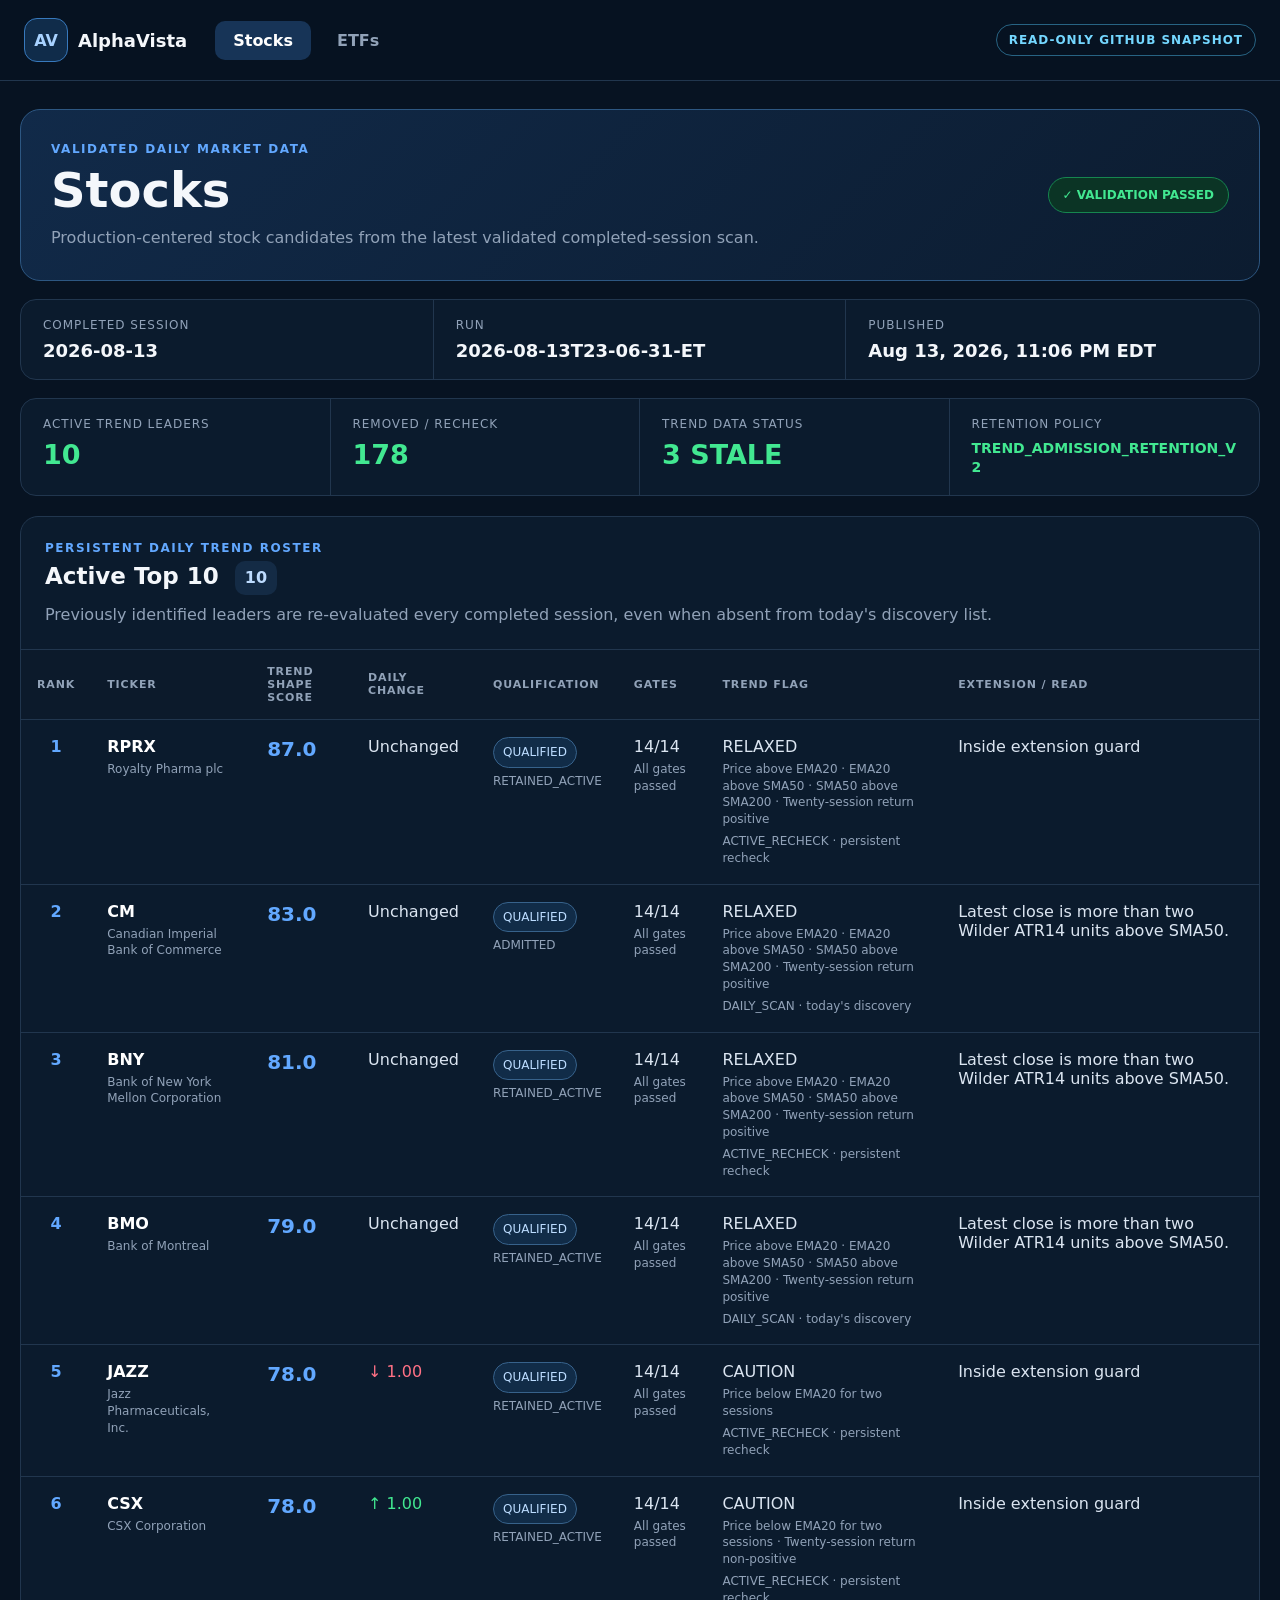
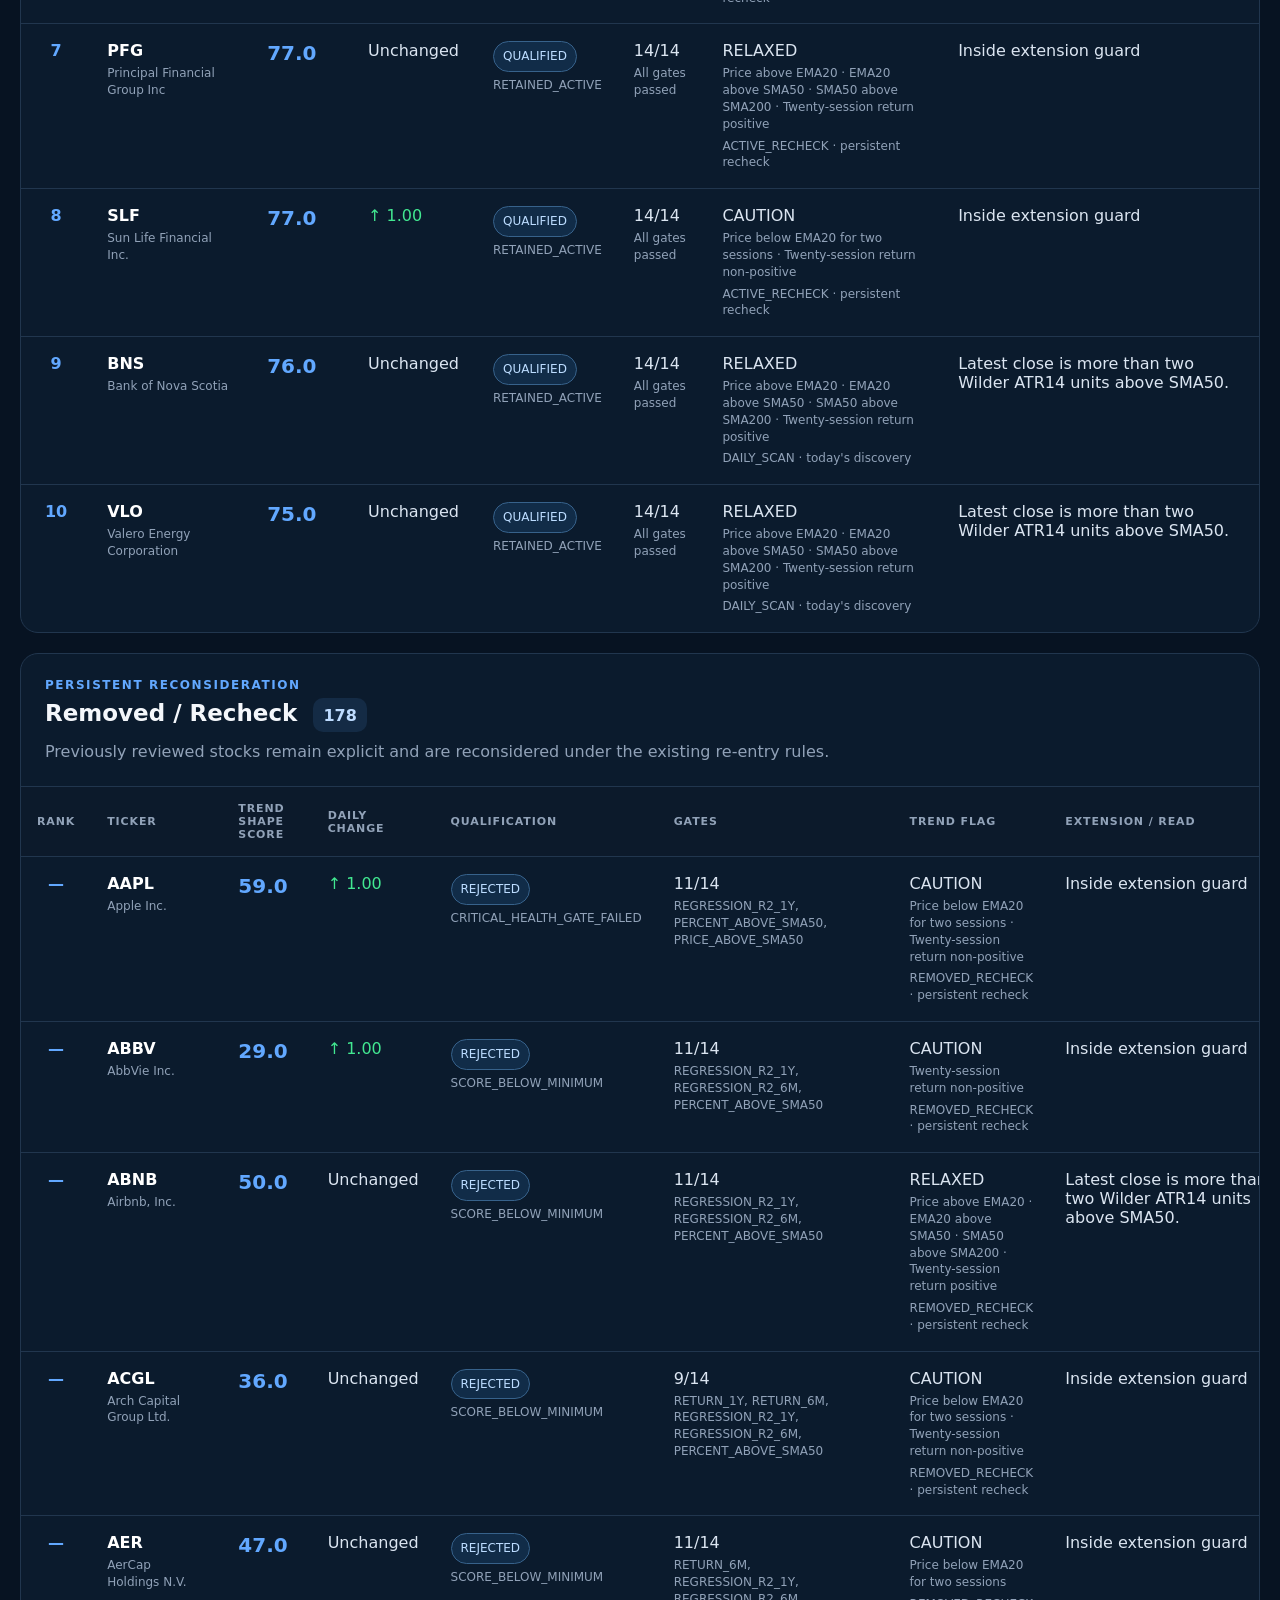
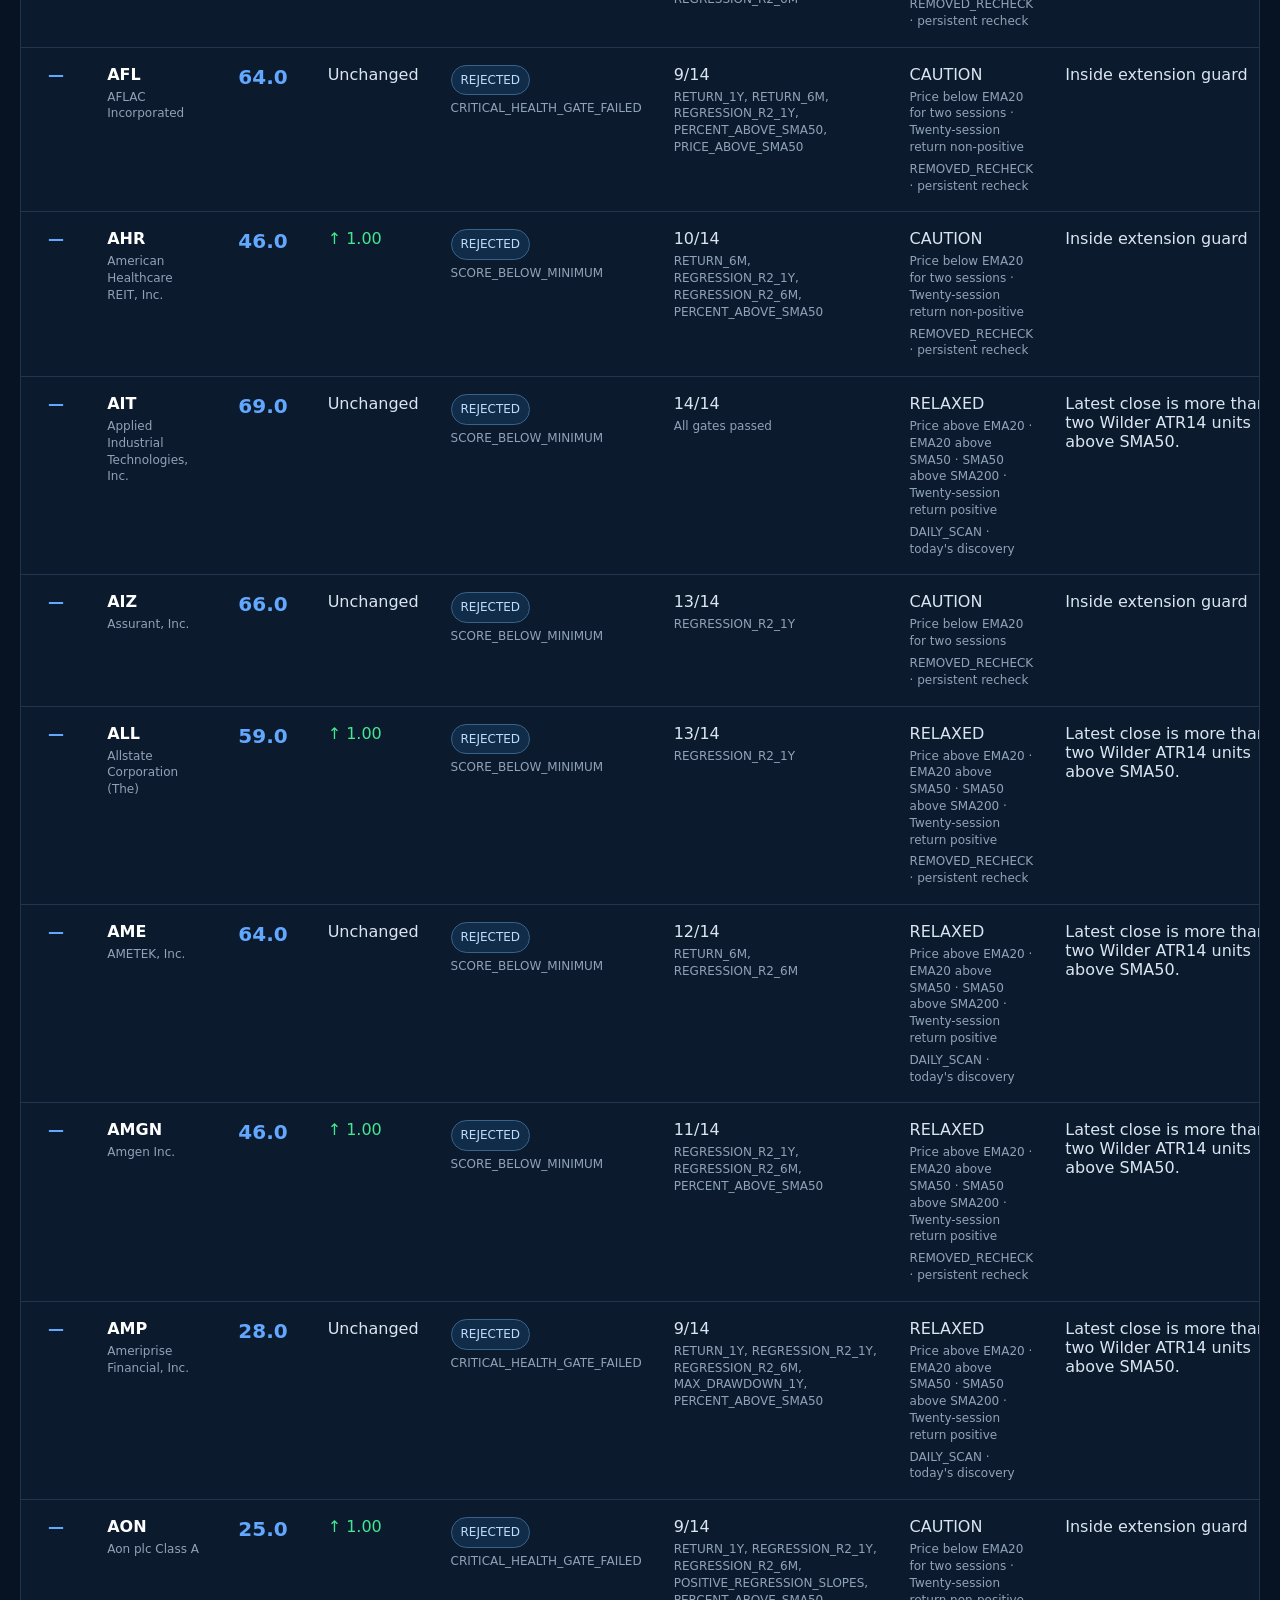
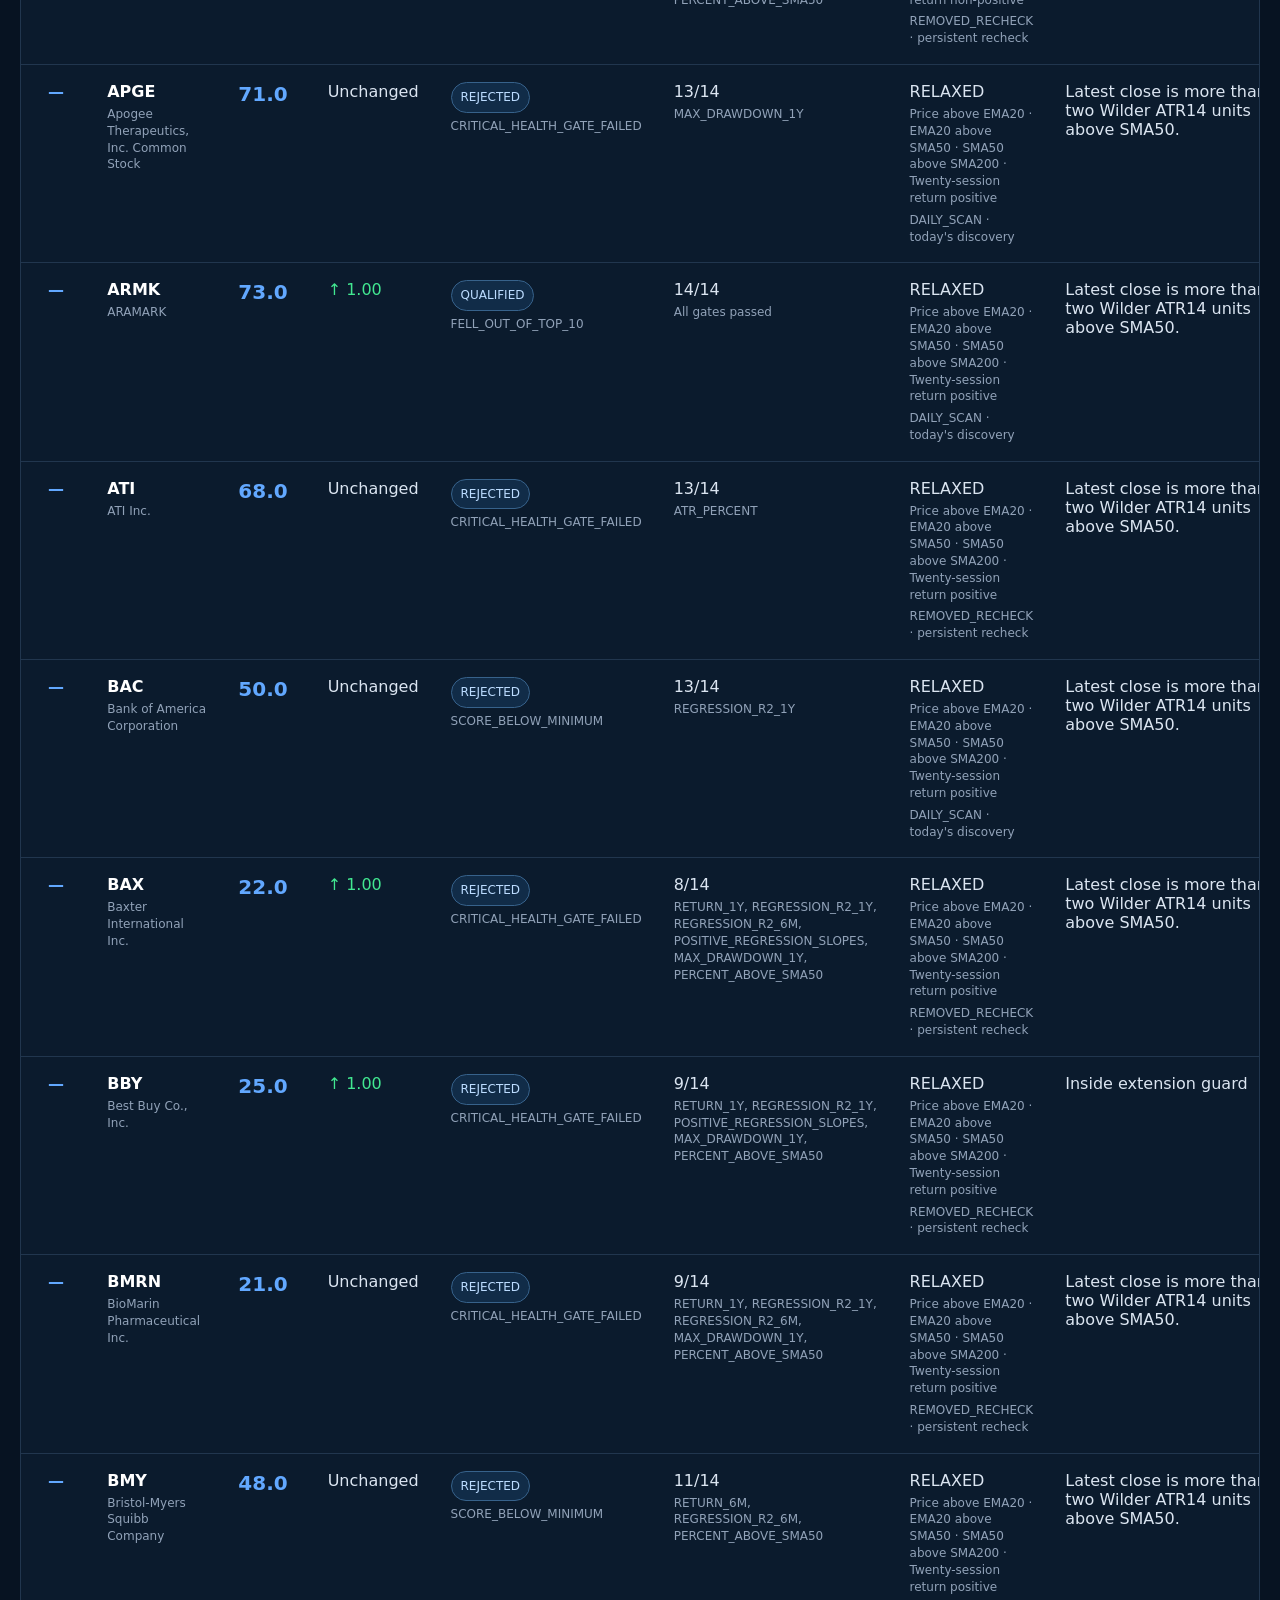
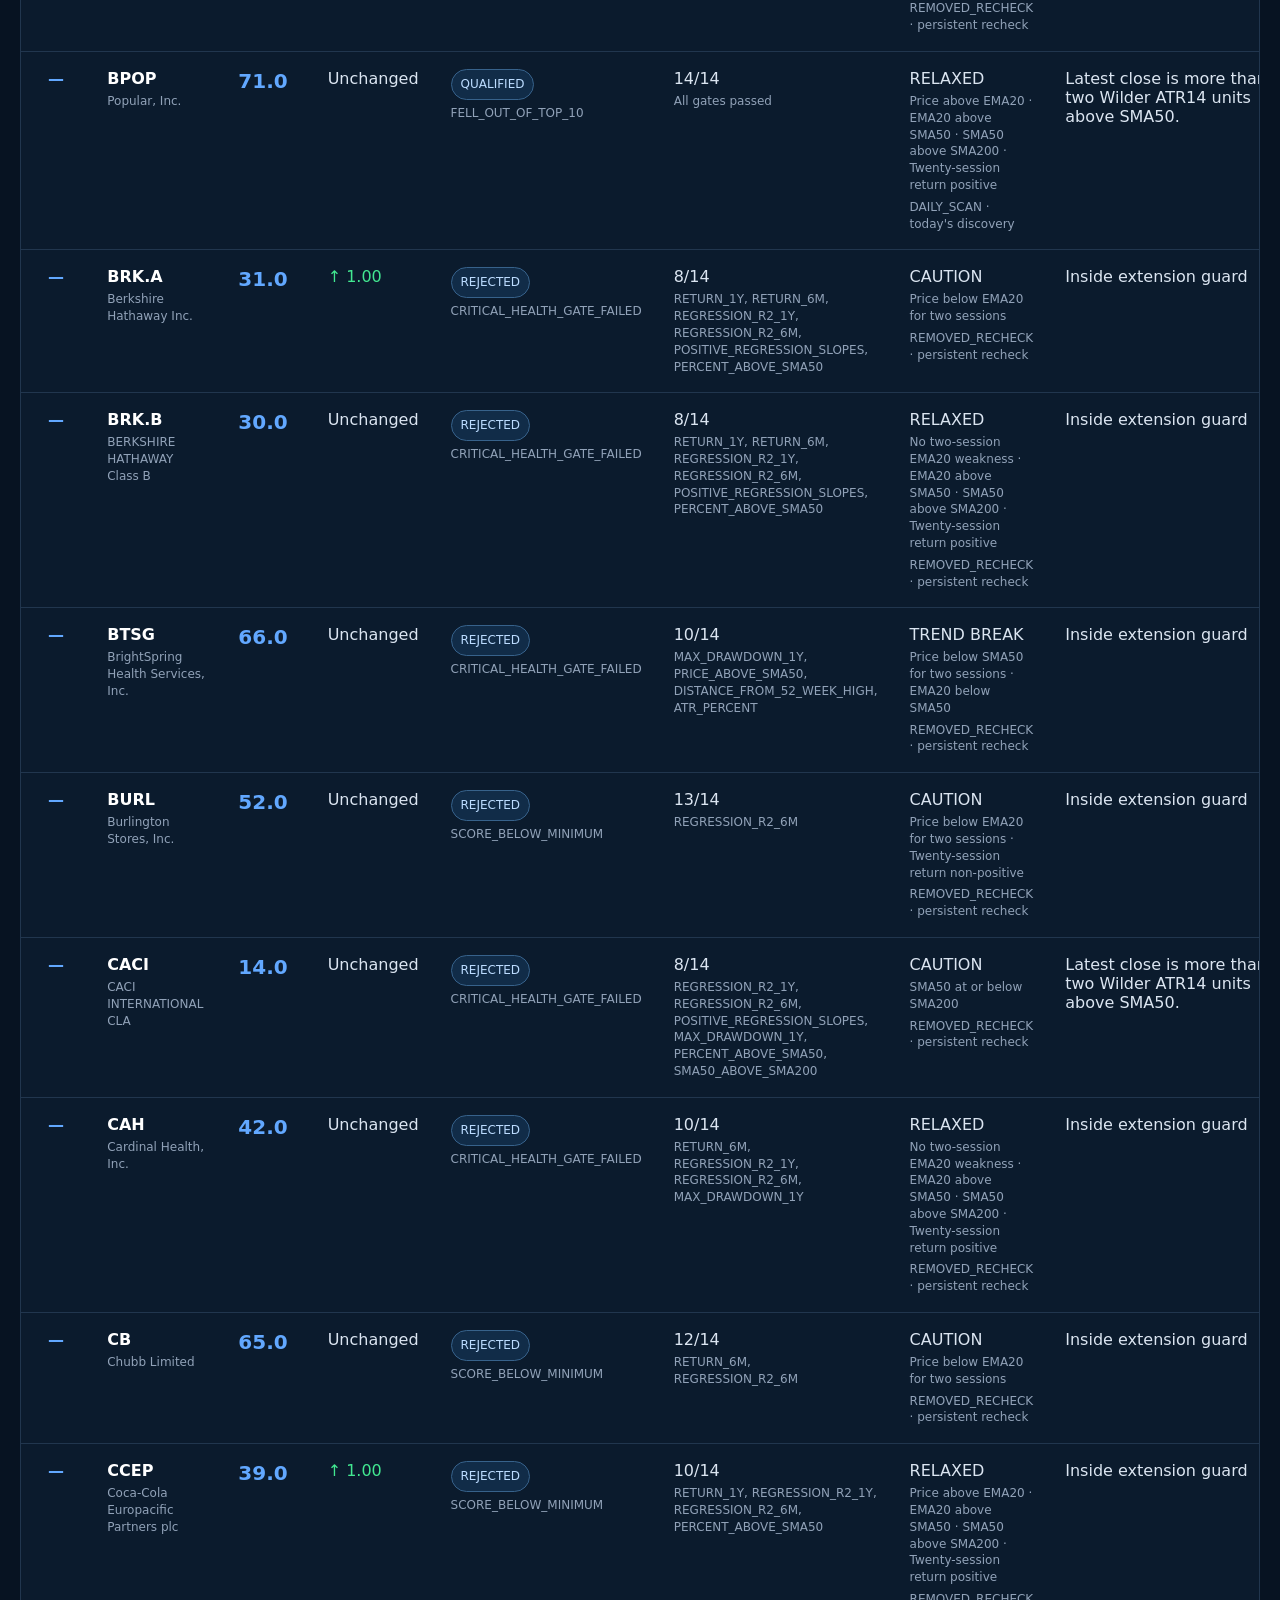
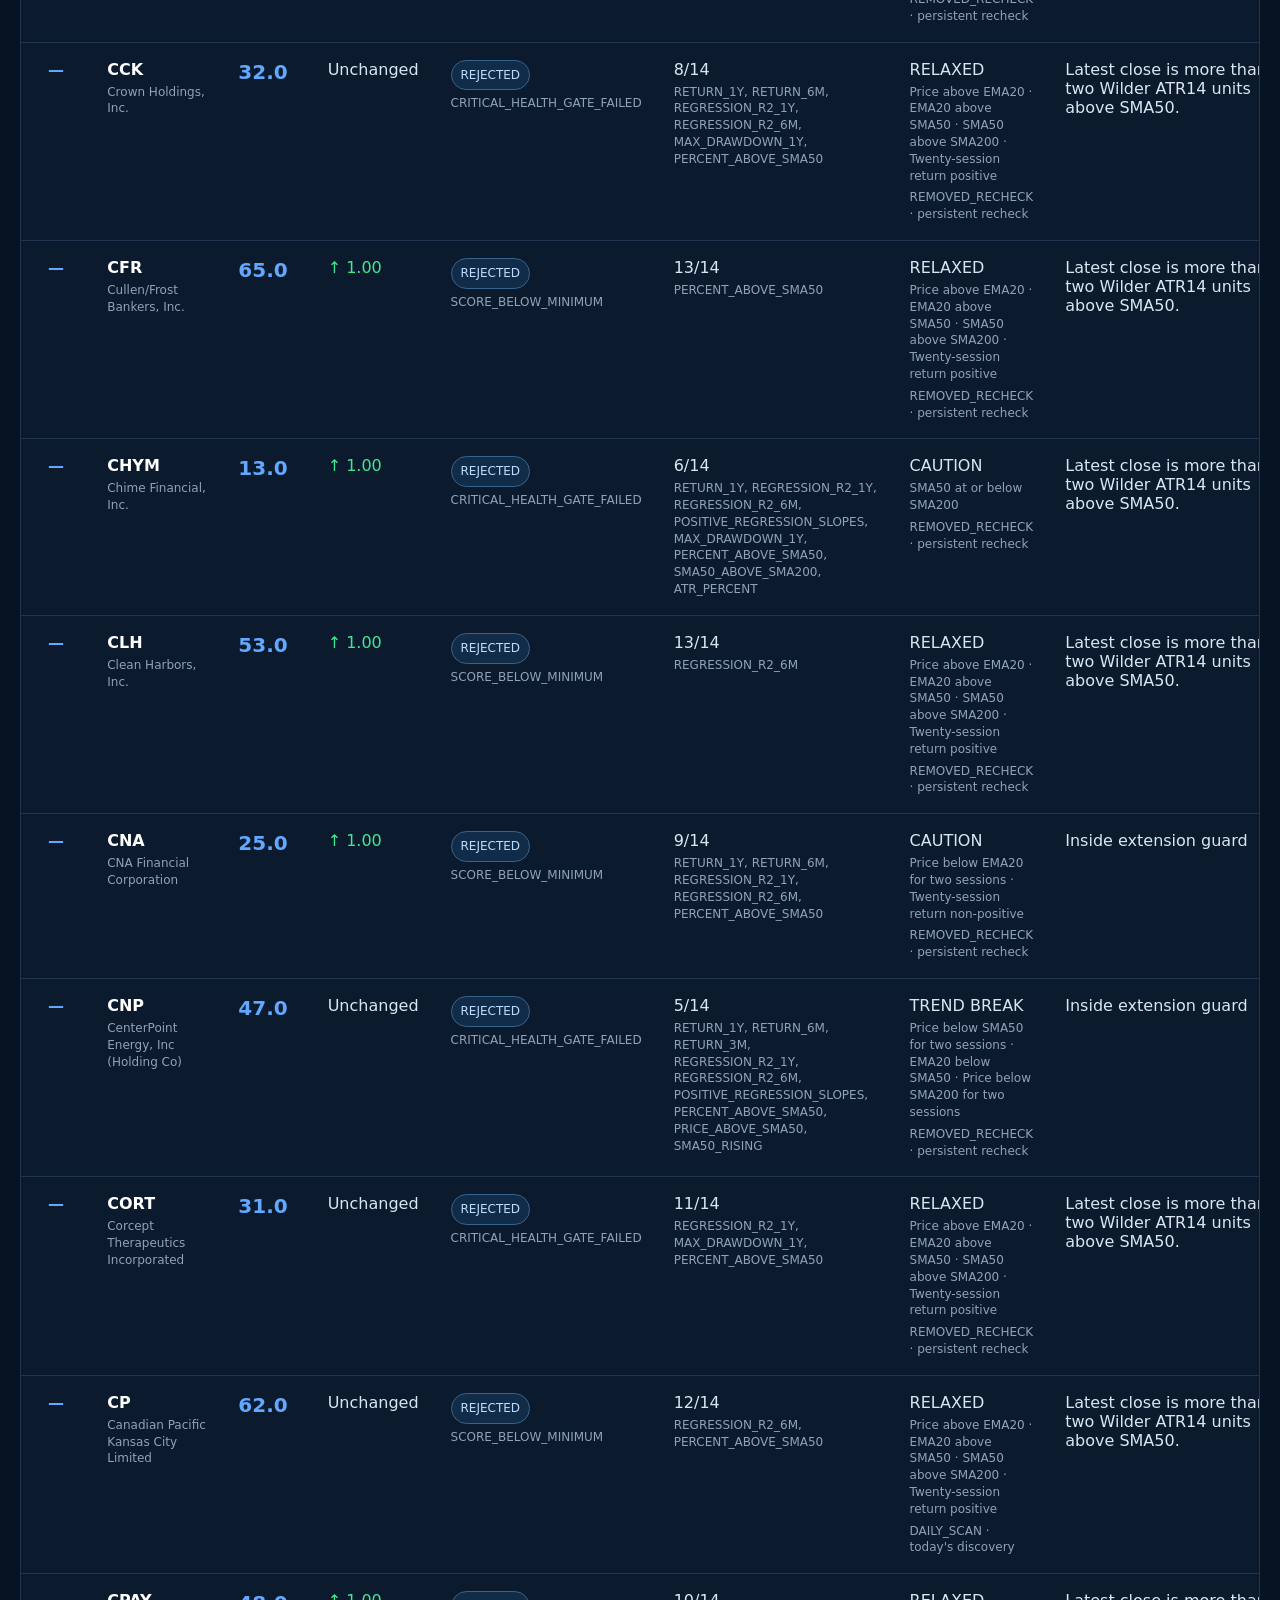
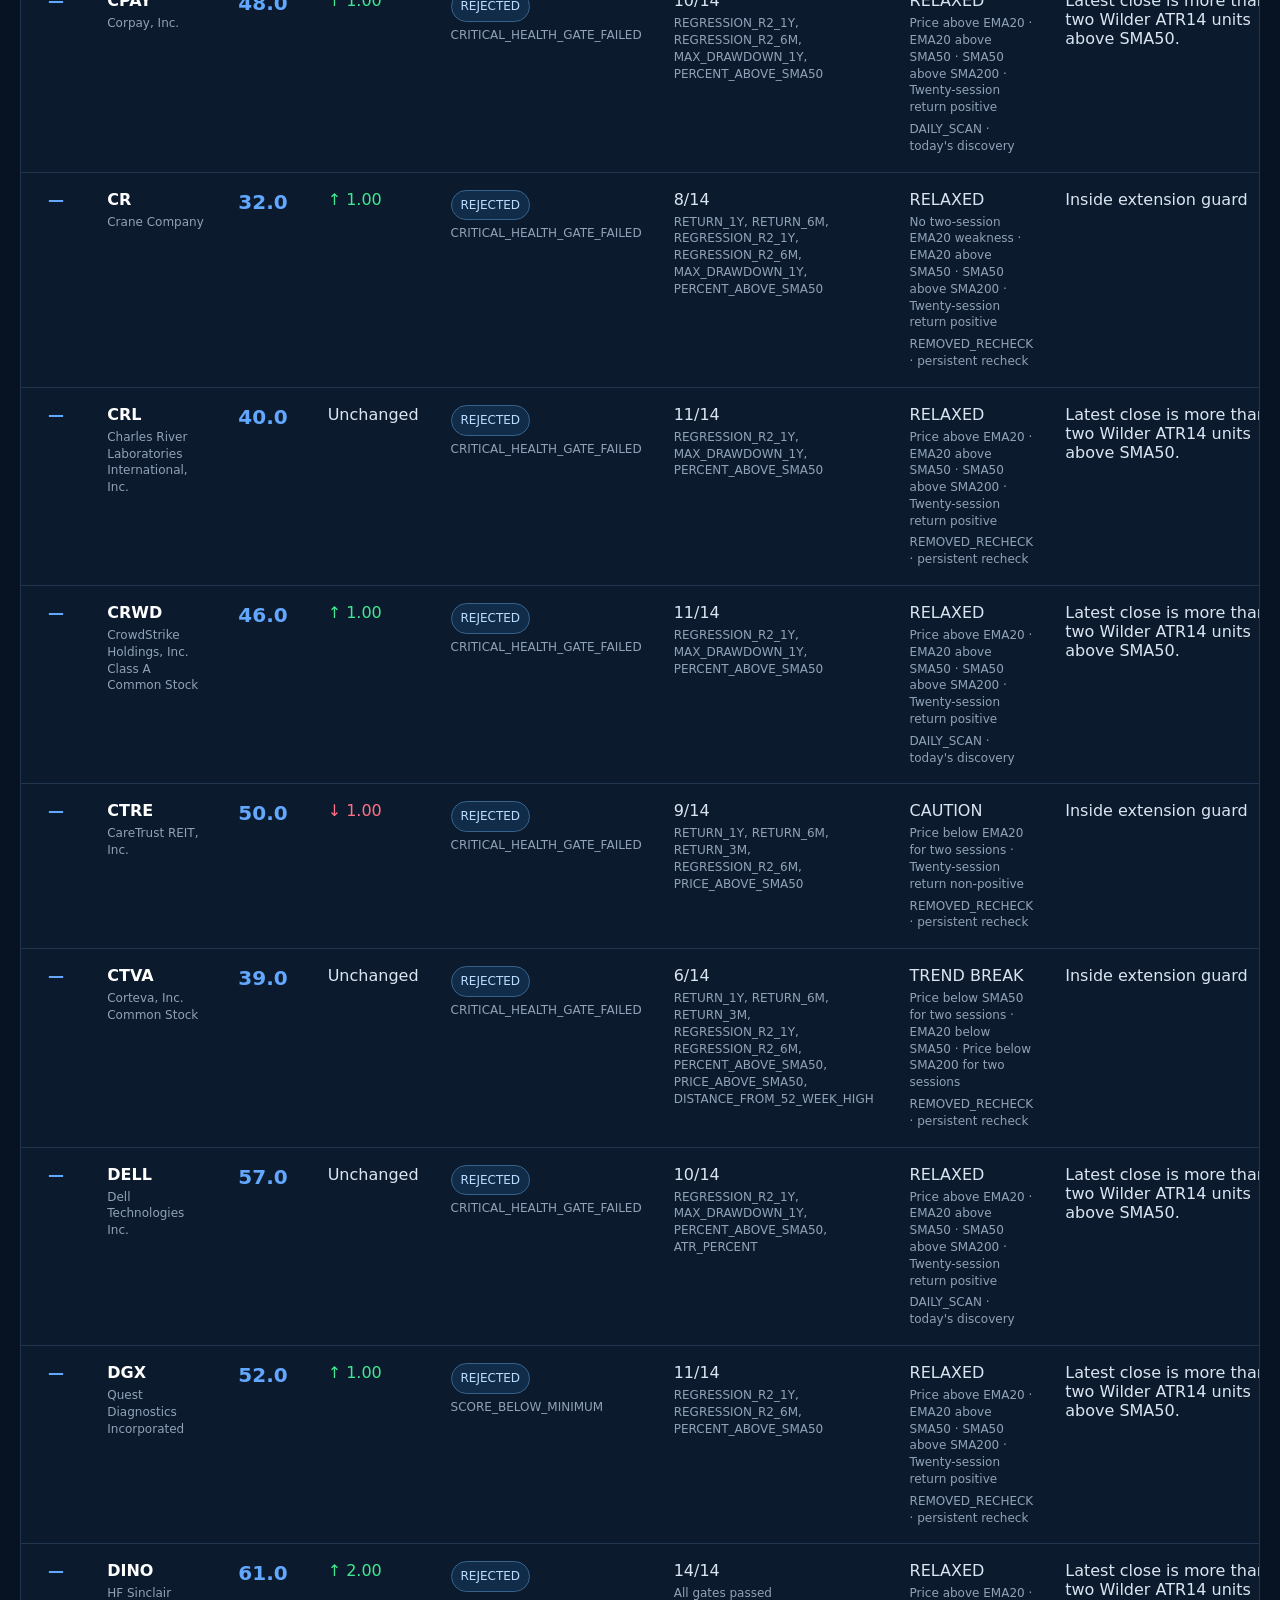
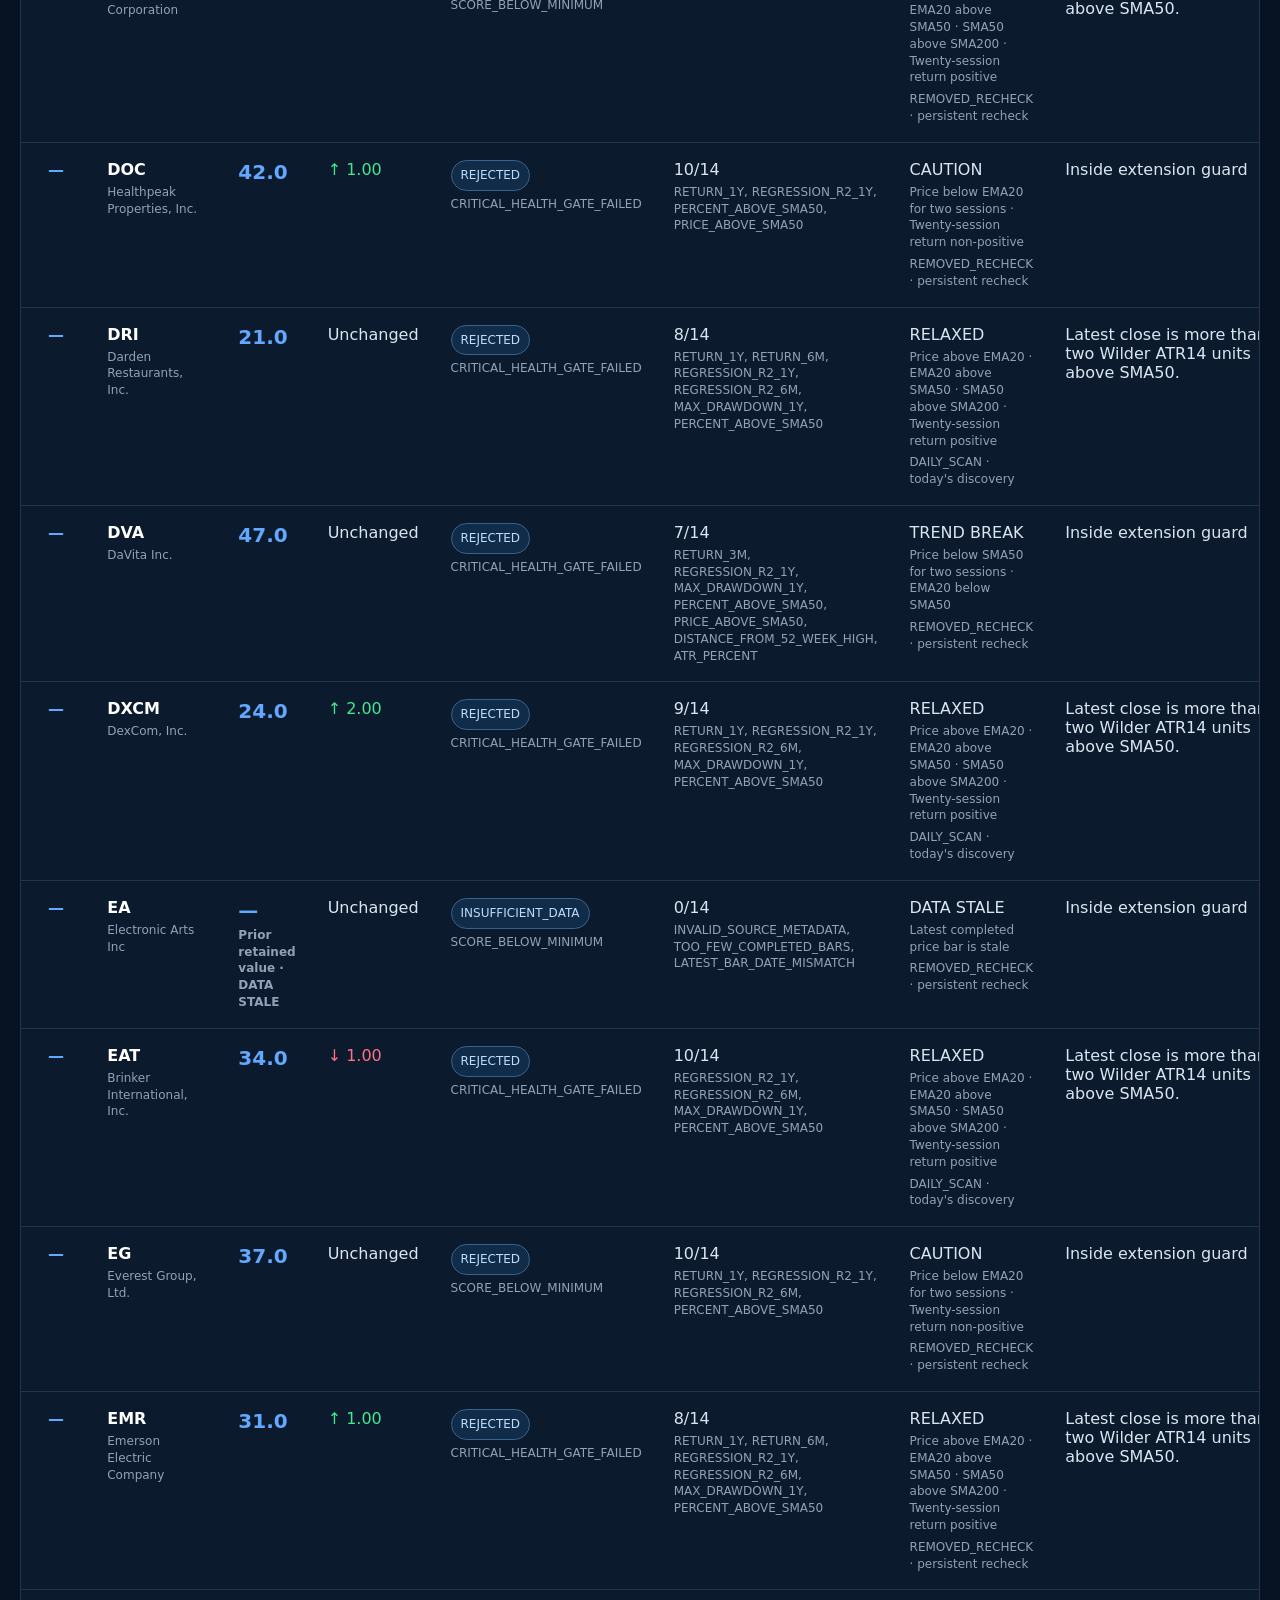
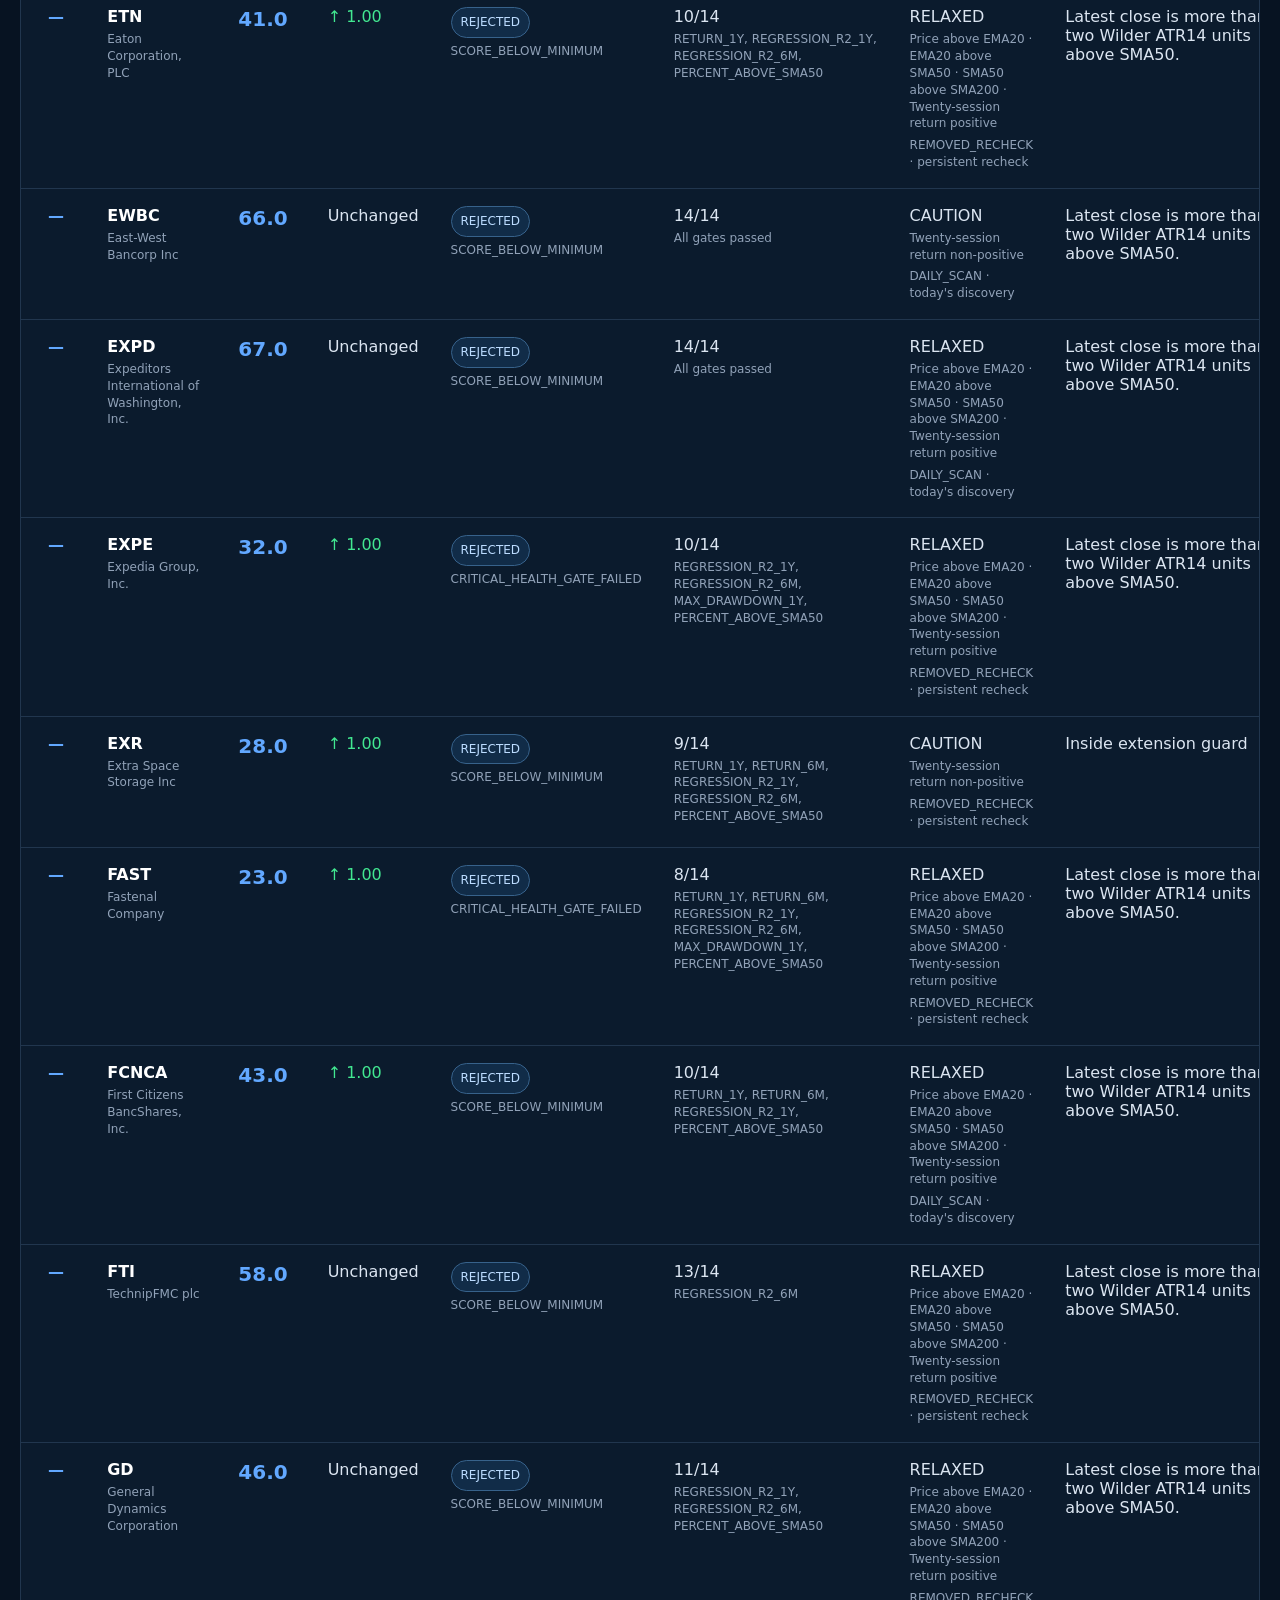
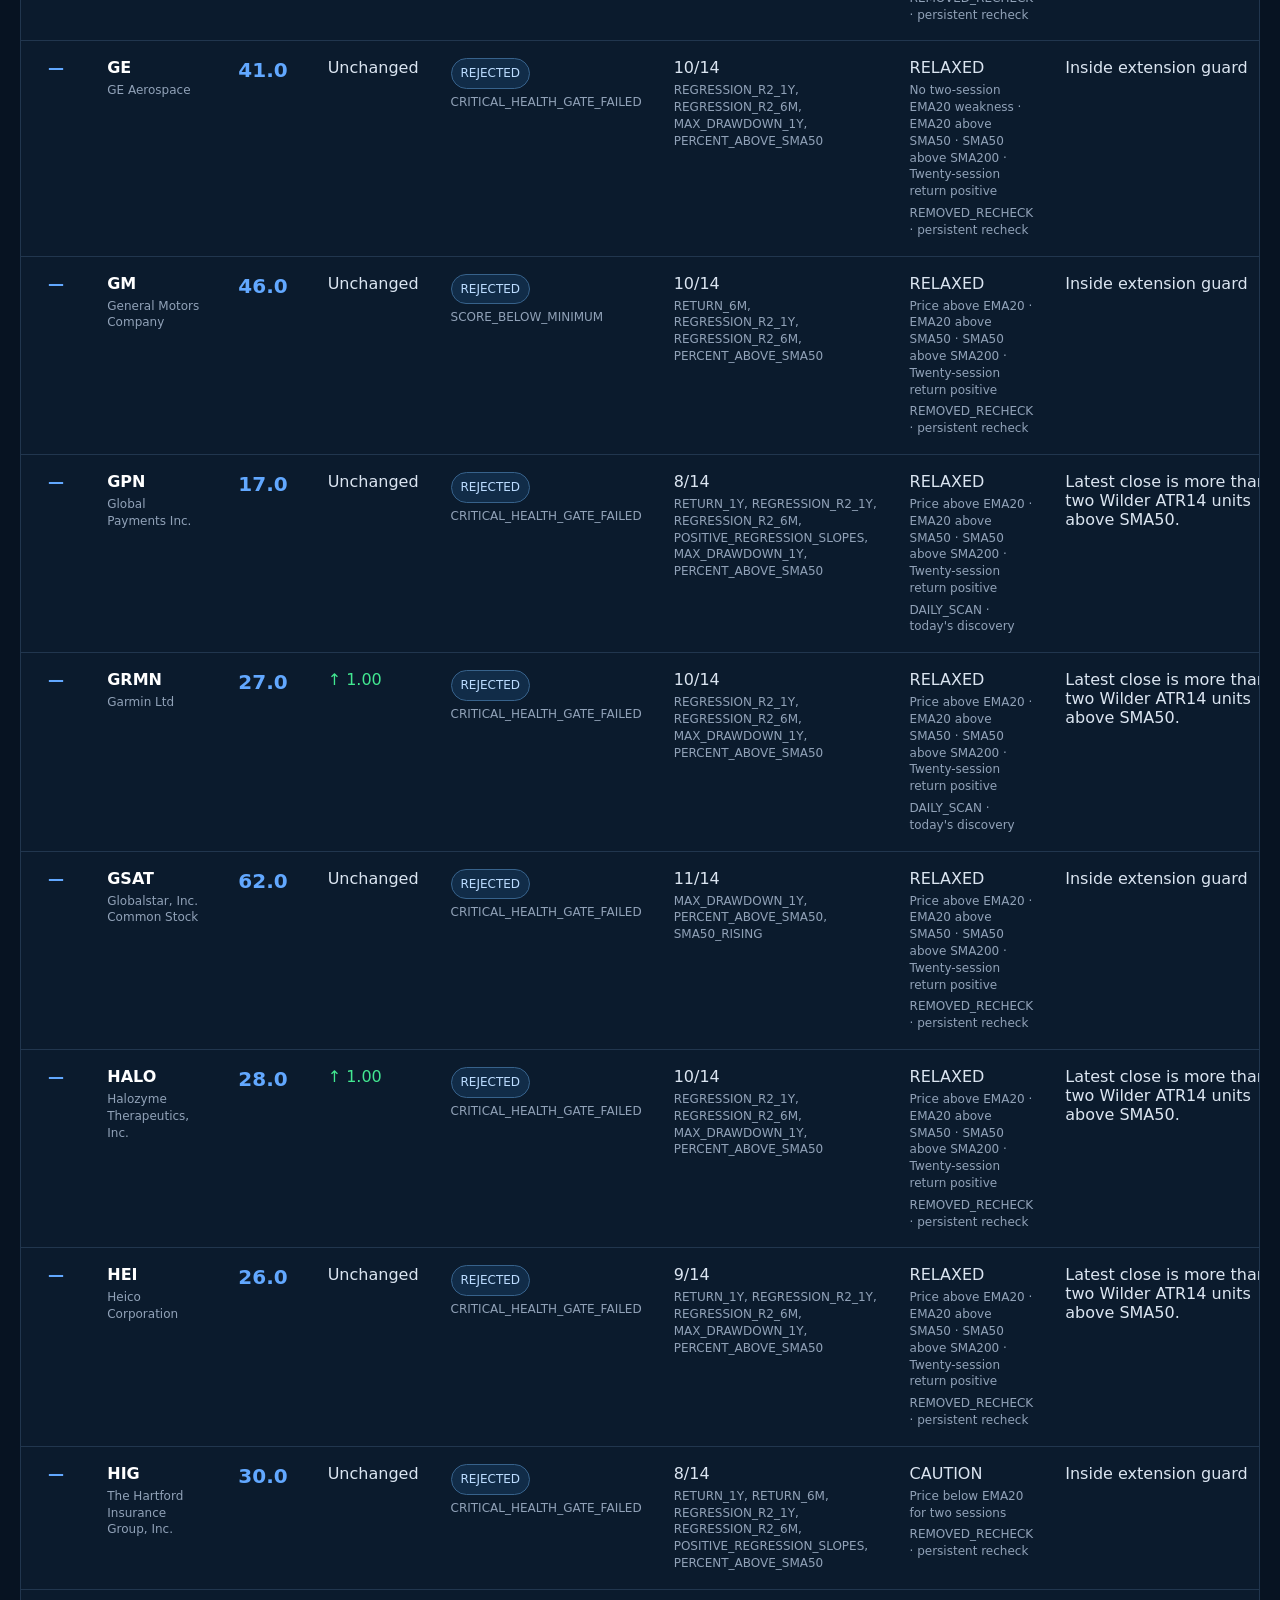
==== commit 5135ad49: "Publish validated market snapshot 13496ba" ====
--- a/index.html
+++ b/index.html
@@ -30,15 +30,15 @@
         <span class="validation">✓ VALIDATION PASSED</span>
       </section>
       <section class="run-meta" aria-label="Publication details">
-        <div><span>Completed session</span><strong>2026-08-12</strong></div>
-        <div><span>Run</span><strong>2026-08-12T23-07-44-ET</strong></div>
-        <div><span>Published</span><strong>Aug 12, 2026, 11:07 PM EDT</strong></div>
+        <div><span>Completed session</span><strong>2026-08-13</strong></div>
+        <div><span>Run</span><strong>2026-08-13T23-06-31-ET</strong></div>
+        <div><span>Published</span><strong>Aug 13, 2026, 11:06 PM EDT</strong></div>
       </section>
       
     <section class="summary-grid trend-summary">
       <div><span>Active Trend Leaders</span><strong>10</strong></div>
-      <div><span>Removed / Recheck</span><strong>167</strong></div>
-      <div><span>Trend data status</span><strong>2 STALE</strong></div>
+      <div><span>Removed / Recheck</span><strong>178</strong></div>
+      <div><span>Trend data status</span><strong>3 STALE</strong></div>
       <div><span>Retention policy</span><strong class="policy-version">TREND_ADMISSION_RETENTION_V2</strong></div>
     </section>
     
@@ -58,7 +58,7 @@
           <td class="rank">1</td>
           <td><strong>RPRX</strong><span>Royalty Pharma plc</span></td>
           <td class="score">87.0</td>
-          <td class="positive">↑ 1.00</td>
+          <td class="">Unchanged</td>
           <td><span class="badge">QUALIFIED</span><span>RETAINED_ACTIVE</span></td>
           <td>14/14<span>All gates passed</span></td>
           <td>RELAXED<span>Price above EMA20 · EMA20 above SMA50 · SMA50 above SMA200 · Twenty-session return positive</span><span>ACTIVE_RECHECK · persistent recheck</span></td>
@@ -66,76 +66,86 @@
         </tr>
         <tr>
           <td class="rank">2</td>
+          <td><strong>CM</strong><span>Canadian Imperial Bank of Commerce</span></td>
+          <td class="score">83.0</td>
+          <td class="">Unchanged</td>
+          <td><span class="badge">QUALIFIED</span><span>ADMITTED</span></td>
+          <td>14/14<span>All gates passed</span></td>
+          <td>RELAXED<span>Price above EMA20 · EMA20 above SMA50 · SMA50 above SMA200 · Twenty-session return positive</span><span>DAILY_SCAN · today's discovery</span></td>
+          <td class="read">Latest close is more than two Wilder ATR14 units above SMA50.</td>
+        </tr>
+        <tr>
+          <td class="rank">3</td>
           <td><strong>BNY</strong><span>Bank of New York Mellon Corporation</span></td>
           <td class="score">81.0</td>
           <td class="">Unchanged</td>
-          <td><span class="badge">QUALIFIED</span><span>ADMITTED</span></td>
+          <td><span class="badge">QUALIFIED</span><span>RETAINED_ACTIVE</span></td>
           <td>14/14<span>All gates passed</span></td>
-          <td>RELAXED<span>Price above EMA20 · EMA20 above SMA50 · SMA50 above SMA200 · Twenty-session return positive</span><span>DAILY_SCAN · today's discovery</span></td>
-          <td class="read">Latest close is more than two Wilder ATR14 units above SMA50.</td>
-        </tr>
-        <tr>
-          <td class="rank">3</td>
+          <td>RELAXED<span>Price above EMA20 · EMA20 above SMA50 · SMA50 above SMA200 · Twenty-session return positive</span><span>ACTIVE_RECHECK · persistent recheck</span></td>
+          <td class="read">Latest close is more than two Wilder ATR14 units above SMA50.</td>
+        </tr>
+        <tr>
+          <td class="rank">4</td>
           <td><strong>BMO</strong><span>Bank of Montreal</span></td>
           <td class="score">79.0</td>
           <td class="">Unchanged</td>
-          <td><span class="badge">QUALIFIED</span><span>ADMITTED</span></td>
+          <td><span class="badge">QUALIFIED</span><span>RETAINED_ACTIVE</span></td>
           <td>14/14<span>All gates passed</span></td>
-          <td>CAUTION<span>Twenty-session return non-positive</span><span>DAILY_SCAN · today's discovery</span></td>
-          <td class="read">Latest close is more than two Wilder ATR14 units above SMA50.</td>
-        </tr>
-        <tr>
-          <td class="rank">4</td>
+          <td>RELAXED<span>Price above EMA20 · EMA20 above SMA50 · SMA50 above SMA200 · Twenty-session return positive</span><span>DAILY_SCAN · today's discovery</span></td>
+          <td class="read">Latest close is more than two Wilder ATR14 units above SMA50.</td>
+        </tr>
+        <tr>
+          <td class="rank">5</td>
           <td><strong>JAZZ</strong><span>Jazz Pharmaceuticals, Inc.</span></td>
-          <td class="score">79.0</td>
-          <td class="">Unchanged</td>
+          <td class="score">78.0</td>
+          <td class="negative">↓ 1.00</td>
           <td><span class="badge">QUALIFIED</span><span>RETAINED_ACTIVE</span></td>
           <td>14/14<span>All gates passed</span></td>
           <td>CAUTION<span>Price below EMA20 for two sessions</span><span>ACTIVE_RECHECK · persistent recheck</span></td>
           <td class="read">Inside extension guard</td>
         </tr>
         <tr>
-          <td class="rank">5</td>
+          <td class="rank">6</td>
           <td><strong>CSX</strong><span>CSX Corporation</span></td>
-          <td class="score">77.0</td>
-          <td class="">Unchanged</td>
+          <td class="score">78.0</td>
+          <td class="positive">↑ 1.00</td>
           <td><span class="badge">QUALIFIED</span><span>RETAINED_ACTIVE</span></td>
           <td>14/14<span>All gates passed</span></td>
-          <td>CAUTION<span>Price below EMA20 for two sessions</span><span>ACTIVE_RECHECK · persistent recheck</span></td>
-          <td class="read">Inside extension guard</td>
-        </tr>
-        <tr>
-          <td class="rank">6</td>
+          <td>CAUTION<span>Price below EMA20 for two sessions · Twenty-session return non-positive</span><span>ACTIVE_RECHECK · persistent recheck</span></td>
+          <td class="read">Inside extension guard</td>
+        </tr>
+        <tr>
+          <td class="rank">7</td>
           <td><strong>PFG</strong><span>Principal Financial Group Inc</span></td>
           <td class="score">77.0</td>
-          <td class="positive">↑ 1.00</td>
+          <td class="">Unchanged</td>
           <td><span class="badge">QUALIFIED</span><span>RETAINED_ACTIVE</span></td>
           <td>14/14<span>All gates passed</span></td>
           <td>RELAXED<span>Price above EMA20 · EMA20 above SMA50 · SMA50 above SMA200 · Twenty-session return positive</span><span>ACTIVE_RECHECK · persistent recheck</span></td>
           <td class="read">Inside extension guard</td>
         </tr>
         <tr>
-          <td class="rank">7</td>
+          <td class="rank">8</td>
           <td><strong>SLF</strong><span>Sun Life Financial Inc.</span></td>
-          <td class="score">76.0</td>
-          <td class="">Unchanged</td>
+          <td class="score">77.0</td>
+          <td class="positive">↑ 1.00</td>
           <td><span class="badge">QUALIFIED</span><span>RETAINED_ACTIVE</span></td>
           <td>14/14<span>All gates passed</span></td>
           <td>CAUTION<span>Price below EMA20 for two sessions · Twenty-session return non-positive</span><span>ACTIVE_RECHECK · persistent recheck</span></td>
           <td class="read">Inside extension guard</td>
         </tr>
         <tr>
-          <td class="rank">8</td>
+          <td class="rank">9</td>
           <td><strong>BNS</strong><span>Bank of Nova Scotia</span></td>
           <td class="score">76.0</td>
           <td class="">Unchanged</td>
-          <td><span class="badge">QUALIFIED</span><span>ADMITTED</span></td>
+          <td><span class="badge">QUALIFIED</span><span>RETAINED_ACTIVE</span></td>
           <td>14/14<span>All gates passed</span></td>
           <td>RELAXED<span>Price above EMA20 · EMA20 above SMA50 · SMA50 above SMA200 · Twenty-session return positive</span><span>DAILY_SCAN · today's discovery</span></td>
           <td class="read">Latest close is more than two Wilder ATR14 units above SMA50.</td>
         </tr>
         <tr>
-          <td class="rank">9</td>
+          <td class="rank">10</td>
           <td><strong>VLO</strong><span>Valero Energy Corporation</span></td>
           <td class="score">75.0</td>
           <td class="">Unchanged</td>
@@ -143,16 +153,6 @@
           <td>14/14<span>All gates passed</span></td>
           <td>RELAXED<span>Price above EMA20 · EMA20 above SMA50 · SMA50 above SMA200 · Twenty-session return positive</span><span>DAILY_SCAN · today's discovery</span></td>
           <td class="read">Latest close is more than two Wilder ATR14 units above SMA50.</td>
-        </tr>
-        <tr>
-          <td class="rank">10</td>
-          <td><strong>TIGO</strong><span>Millicom International Cellular S.A.</span></td>
-          <td class="score">74.0</td>
-          <td class="">Unchanged</td>
-          <td><span class="badge">QUALIFIED</span><span>REENTERED</span></td>
-          <td>14/14<span>All gates passed</span></td>
-          <td>RELAXED<span>Price above EMA20 · EMA20 above SMA50 · SMA50 above SMA200 · Twenty-session return positive</span><span>REMOVED_RECHECK · persistent recheck</span></td>
-          <td class="read">Inside extension guard</td>
         </tr></tbody>
         </table>
       </div>
@@ -162,7 +162,7 @@
       <header class="panel-header">
         <div>
           <p class="eyebrow">PERSISTENT RECONSIDERATION</p>
-          <h2>Removed / Recheck <span class="count">167</span></h2>
+          <h2>Removed / Recheck <span class="count">178</span></h2>
           <p>Previously reviewed stocks remain explicit and are reconsidered under the existing re-entry rules.</p>
         </div>
       </header>
@@ -173,28 +173,28 @@
         <tr>
           <td class="rank">—</td>
           <td><strong>AAPL</strong><span>Apple Inc.</span></td>
-          <td class="score">58.0</td>
-          <td class="negative">↓ 1.00</td>
-          <td><span class="badge">REJECTED</span><span>CRITICAL_HEALTH_GATE_FAILED</span></td>
-          <td>10/14<span>REGRESSION_R2_1Y, PERCENT_ABOVE_SMA50, PRICE_ABOVE_SMA50, DISTANCE_FROM_52_WEEK_HIGH</span></td>
+          <td class="score">59.0</td>
+          <td class="positive">↑ 1.00</td>
+          <td><span class="badge">REJECTED</span><span>CRITICAL_HEALTH_GATE_FAILED</span></td>
+          <td>11/14<span>REGRESSION_R2_1Y, PERCENT_ABOVE_SMA50, PRICE_ABOVE_SMA50</span></td>
           <td>CAUTION<span>Price below EMA20 for two sessions · Twenty-session return non-positive</span><span>REMOVED_RECHECK · persistent recheck</span></td>
           <td class="read">Inside extension guard</td>
         </tr>
         <tr>
           <td class="rank">—</td>
           <td><strong>ABBV</strong><span>AbbVie Inc.</span></td>
-          <td class="score">28.0</td>
-          <td class="">Unchanged</td>
+          <td class="score">29.0</td>
+          <td class="positive">↑ 1.00</td>
           <td><span class="badge">REJECTED</span><span>SCORE_BELOW_MINIMUM</span></td>
           <td>11/14<span>REGRESSION_R2_1Y, REGRESSION_R2_6M, PERCENT_ABOVE_SMA50</span></td>
-          <td>RELAXED<span>No two-session EMA20 weakness · EMA20 above SMA50 · SMA50 above SMA200 · Twenty-session return positive</span><span>REMOVED_RECHECK · persistent recheck</span></td>
+          <td>CAUTION<span>Twenty-session return non-positive</span><span>REMOVED_RECHECK · persistent recheck</span></td>
           <td class="read">Inside extension guard</td>
         </tr>
         <tr>
           <td class="rank">—</td>
           <td><strong>ABNB</strong><span>Airbnb, Inc.</span></td>
           <td class="score">50.0</td>
-          <td class="negative">↓ 1.00</td>
+          <td class="">Unchanged</td>
           <td><span class="badge">REJECTED</span><span>SCORE_BELOW_MINIMUM</span></td>
           <td>11/14<span>REGRESSION_R2_1Y, REGRESSION_R2_6M, PERCENT_ABOVE_SMA50</span></td>
           <td>RELAXED<span>Price above EMA20 · EMA20 above SMA50 · SMA50 above SMA200 · Twenty-session return positive</span><span>REMOVED_RECHECK · persistent recheck</span></td>
@@ -205,8 +205,8 @@
           <td><strong>ACGL</strong><span>Arch Capital Group Ltd.</span></td>
           <td class="score">36.0</td>
           <td class="">Unchanged</td>
-          <td><span class="badge">REJECTED</span><span>CRITICAL_HEALTH_GATE_FAILED</span></td>
-          <td>8/14<span>RETURN_1Y, RETURN_6M, REGRESSION_R2_1Y, REGRESSION_R2_6M, PERCENT_ABOVE_SMA50, PRICE_ABOVE_SMA50</span></td>
+          <td><span class="badge">REJECTED</span><span>SCORE_BELOW_MINIMUM</span></td>
+          <td>9/14<span>RETURN_1Y, RETURN_6M, REGRESSION_R2_1Y, REGRESSION_R2_6M, PERCENT_ABOVE_SMA50</span></td>
           <td>CAUTION<span>Price below EMA20 for two sessions · Twenty-session return non-positive</span><span>REMOVED_RECHECK · persistent recheck</span></td>
           <td class="read">Inside extension guard</td>
         </tr>
@@ -233,8 +233,8 @@
         <tr>
           <td class="rank">—</td>
           <td><strong>AHR</strong><span>American Healthcare REIT, Inc.</span></td>
-          <td class="score">45.0</td>
-          <td class="">Unchanged</td>
+          <td class="score">46.0</td>
+          <td class="positive">↑ 1.00</td>
           <td><span class="badge">REJECTED</span><span>SCORE_BELOW_MINIMUM</span></td>
           <td>10/14<span>RETURN_6M, REGRESSION_R2_1Y, REGRESSION_R2_6M, PERCENT_ABOVE_SMA50</span></td>
           <td>CAUTION<span>Price below EMA20 for two sessions · Twenty-session return non-positive</span><span>REMOVED_RECHECK · persistent recheck</span></td>
@@ -247,7 +247,7 @@
           <td class="">Unchanged</td>
           <td><span class="badge">REJECTED</span><span>SCORE_BELOW_MINIMUM</span></td>
           <td>14/14<span>All gates passed</span></td>
-          <td>RELAXED<span>Price above EMA20 · EMA20 above SMA50 · SMA50 above SMA200 · Twenty-session return positive</span><span>REMOVED_RECHECK · persistent recheck</span></td>
+          <td>RELAXED<span>Price above EMA20 · EMA20 above SMA50 · SMA50 above SMA200 · Twenty-session return positive</span><span>DAILY_SCAN · today's discovery</span></td>
           <td class="read">Latest close is more than two Wilder ATR14 units above SMA50.</td>
         </tr>
         <tr>
@@ -263,28 +263,28 @@
         <tr>
           <td class="rank">—</td>
           <td><strong>ALL</strong><span>Allstate Corporation (The)</span></td>
-          <td class="score">58.0</td>
-          <td class="">Unchanged</td>
-          <td><span class="badge">REJECTED</span><span>SCORE_BELOW_MINIMUM</span></td>
-          <td>12/14<span>RETURN_1Y, REGRESSION_R2_1Y</span></td>
-          <td>RELAXED<span>No two-session EMA20 weakness · EMA20 above SMA50 · SMA50 above SMA200 · Twenty-session return positive</span><span>REMOVED_RECHECK · persistent recheck</span></td>
-          <td class="read">Inside extension guard</td>
-        </tr>
-        <tr>
-          <td class="rank">—</td>
-          <td><strong>AME</strong><span>Ametek, Inc.</span></td>
+          <td class="score">59.0</td>
+          <td class="positive">↑ 1.00</td>
+          <td><span class="badge">REJECTED</span><span>SCORE_BELOW_MINIMUM</span></td>
+          <td>13/14<span>REGRESSION_R2_1Y</span></td>
+          <td>RELAXED<span>Price above EMA20 · EMA20 above SMA50 · SMA50 above SMA200 · Twenty-session return positive</span><span>REMOVED_RECHECK · persistent recheck</span></td>
+          <td class="read">Latest close is more than two Wilder ATR14 units above SMA50.</td>
+        </tr>
+        <tr>
+          <td class="rank">—</td>
+          <td><strong>AME</strong><span>AMETEK, Inc.</span></td>
           <td class="score">64.0</td>
           <td class="">Unchanged</td>
           <td><span class="badge">REJECTED</span><span>SCORE_BELOW_MINIMUM</span></td>
-          <td>13/14<span>REGRESSION_R2_6M</span></td>
+          <td>12/14<span>RETURN_6M, REGRESSION_R2_6M</span></td>
           <td>RELAXED<span>Price above EMA20 · EMA20 above SMA50 · SMA50 above SMA200 · Twenty-session return positive</span><span>DAILY_SCAN · today's discovery</span></td>
           <td class="read">Latest close is more than two Wilder ATR14 units above SMA50.</td>
         </tr>
         <tr>
           <td class="rank">—</td>
           <td><strong>AMGN</strong><span>Amgen Inc.</span></td>
-          <td class="score">45.0</td>
-          <td class="">Unchanged</td>
+          <td class="score">46.0</td>
+          <td class="positive">↑ 1.00</td>
           <td><span class="badge">REJECTED</span><span>SCORE_BELOW_MINIMUM</span></td>
           <td>11/14<span>REGRESSION_R2_1Y, REGRESSION_R2_6M, PERCENT_ABOVE_SMA50</span></td>
           <td>RELAXED<span>Price above EMA20 · EMA20 above SMA50 · SMA50 above SMA200 · Twenty-session return positive</span><span>REMOVED_RECHECK · persistent recheck</span></td>
@@ -294,17 +294,17 @@
           <td class="rank">—</td>
           <td><strong>AMP</strong><span>Ameriprise Financial, Inc.</span></td>
           <td class="score">28.0</td>
-          <td class="positive">↑ 2.00</td>
-          <td><span class="badge">REJECTED</span><span>CRITICAL_HEALTH_GATE_FAILED</span></td>
-          <td>8/14<span>RETURN_1Y, REGRESSION_R2_1Y, REGRESSION_R2_6M, POSITIVE_REGRESSION_SLOPES, MAX_DRAWDOWN_1Y, PERCENT_ABOVE_SMA50</span></td>
+          <td class="">Unchanged</td>
+          <td><span class="badge">REJECTED</span><span>CRITICAL_HEALTH_GATE_FAILED</span></td>
+          <td>9/14<span>RETURN_1Y, REGRESSION_R2_1Y, REGRESSION_R2_6M, MAX_DRAWDOWN_1Y, PERCENT_ABOVE_SMA50</span></td>
           <td>RELAXED<span>Price above EMA20 · EMA20 above SMA50 · SMA50 above SMA200 · Twenty-session return positive</span><span>DAILY_SCAN · today's discovery</span></td>
           <td class="read">Latest close is more than two Wilder ATR14 units above SMA50.</td>
         </tr>
         <tr>
           <td class="rank">—</td>
           <td><strong>AON</strong><span>Aon plc Class A</span></td>
-          <td class="score">24.0</td>
-          <td class="">Unchanged</td>
+          <td class="score">25.0</td>
+          <td class="positive">↑ 1.00</td>
           <td><span class="badge">REJECTED</span><span>CRITICAL_HEALTH_GATE_FAILED</span></td>
           <td>9/14<span>RETURN_1Y, REGRESSION_R2_1Y, REGRESSION_R2_6M, POSITIVE_REGRESSION_SLOPES, PERCENT_ABOVE_SMA50</span></td>
           <td>CAUTION<span>Price below EMA20 for two sessions · Twenty-session return non-positive</span><span>REMOVED_RECHECK · persistent recheck</span></td>
@@ -321,30 +321,30 @@
           <td class="read">Latest close is more than two Wilder ATR14 units above SMA50.</td>
         </tr>
         <tr>
-          <td class="rank">10</td>
-          <td><strong>ARMK</strong><span>Aramark</span></td>
-          <td class="score">72.0</td>
-          <td class="">Unchanged</td>
+          <td class="rank">—</td>
+          <td><strong>ARMK</strong><span>ARAMARK</span></td>
+          <td class="score">73.0</td>
+          <td class="positive">↑ 1.00</td>
           <td><span class="badge">QUALIFIED</span><span>FELL_OUT_OF_TOP_10</span></td>
           <td>14/14<span>All gates passed</span></td>
-          <td>RELAXED<span>Price above EMA20 · EMA20 above SMA50 · SMA50 above SMA200 · Twenty-session return positive</span><span>ACTIVE_RECHECK · persistent recheck</span></td>
+          <td>RELAXED<span>Price above EMA20 · EMA20 above SMA50 · SMA50 above SMA200 · Twenty-session return positive</span><span>DAILY_SCAN · today's discovery</span></td>
           <td class="read">Latest close is more than two Wilder ATR14 units above SMA50.</td>
         </tr>
         <tr>
           <td class="rank">—</td>
           <td><strong>ATI</strong><span>ATI Inc.</span></td>
           <td class="score">68.0</td>
-          <td class="negative">↓ 1.00</td>
+          <td class="">Unchanged</td>
           <td><span class="badge">REJECTED</span><span>CRITICAL_HEALTH_GATE_FAILED</span></td>
           <td>13/14<span>ATR_PERCENT</span></td>
-          <td>RELAXED<span>Price above EMA20 · EMA20 above SMA50 · SMA50 above SMA200 · Twenty-session return positive</span><span>DAILY_SCAN · today's discovery</span></td>
+          <td>RELAXED<span>Price above EMA20 · EMA20 above SMA50 · SMA50 above SMA200 · Twenty-session return positive</span><span>REMOVED_RECHECK · persistent recheck</span></td>
           <td class="read">Latest close is more than two Wilder ATR14 units above SMA50.</td>
         </tr>
         <tr>
           <td class="rank">—</td>
           <td><strong>BAC</strong><span>Bank of America Corporation</span></td>
           <td class="score">50.0</td>
-          <td class="positive">↑ 1.00</td>
+          <td class="">Unchanged</td>
           <td><span class="badge">REJECTED</span><span>SCORE_BELOW_MINIMUM</span></td>
           <td>13/14<span>REGRESSION_R2_1Y</span></td>
           <td>RELAXED<span>Price above EMA20 · EMA20 above SMA50 · SMA50 above SMA200 · Twenty-session return positive</span><span>DAILY_SCAN · today's discovery</span></td>
@@ -353,8 +353,8 @@
         <tr>
           <td class="rank">—</td>
           <td><strong>BAX</strong><span>Baxter International Inc.</span></td>
-          <td class="score">21.0</td>
-          <td class="">Unchanged</td>
+          <td class="score">22.0</td>
+          <td class="positive">↑ 1.00</td>
           <td><span class="badge">REJECTED</span><span>CRITICAL_HEALTH_GATE_FAILED</span></td>
           <td>8/14<span>RETURN_1Y, REGRESSION_R2_1Y, REGRESSION_R2_6M, POSITIVE_REGRESSION_SLOPES, MAX_DRAWDOWN_1Y, PERCENT_ABOVE_SMA50</span></td>
           <td>RELAXED<span>Price above EMA20 · EMA20 above SMA50 · SMA50 above SMA200 · Twenty-session return positive</span><span>REMOVED_RECHECK · persistent recheck</span></td>
@@ -363,28 +363,28 @@
         <tr>
           <td class="rank">—</td>
           <td><strong>BBY</strong><span>Best Buy Co., Inc.</span></td>
-          <td class="score">24.0</td>
-          <td class="">Unchanged</td>
-          <td><span class="badge">REJECTED</span><span>CRITICAL_HEALTH_GATE_FAILED</span></td>
-          <td>8/14<span>RETURN_1Y, REGRESSION_R2_1Y, REGRESSION_R2_6M, POSITIVE_REGRESSION_SLOPES, MAX_DRAWDOWN_1Y, PERCENT_ABOVE_SMA50</span></td>
-          <td>CAUTION<span>Price below EMA20 for two sessions · Twenty-session return non-positive</span><span>REMOVED_RECHECK · persistent recheck</span></td>
+          <td class="score">25.0</td>
+          <td class="positive">↑ 1.00</td>
+          <td><span class="badge">REJECTED</span><span>CRITICAL_HEALTH_GATE_FAILED</span></td>
+          <td>9/14<span>RETURN_1Y, REGRESSION_R2_1Y, POSITIVE_REGRESSION_SLOPES, MAX_DRAWDOWN_1Y, PERCENT_ABOVE_SMA50</span></td>
+          <td>RELAXED<span>Price above EMA20 · EMA20 above SMA50 · SMA50 above SMA200 · Twenty-session return positive</span><span>REMOVED_RECHECK · persistent recheck</span></td>
           <td class="read">Inside extension guard</td>
         </tr>
         <tr>
           <td class="rank">—</td>
           <td><strong>BMRN</strong><span>BioMarin Pharmaceutical Inc.</span></td>
           <td class="score">21.0</td>
-          <td class="positive">↑ 1.00</td>
+          <td class="">Unchanged</td>
           <td><span class="badge">REJECTED</span><span>CRITICAL_HEALTH_GATE_FAILED</span></td>
           <td>9/14<span>RETURN_1Y, REGRESSION_R2_1Y, REGRESSION_R2_6M, MAX_DRAWDOWN_1Y, PERCENT_ABOVE_SMA50</span></td>
-          <td>RELAXED<span>Price above EMA20 · EMA20 above SMA50 · SMA50 above SMA200 · Twenty-session return positive</span><span>DAILY_SCAN · today's discovery</span></td>
+          <td>RELAXED<span>Price above EMA20 · EMA20 above SMA50 · SMA50 above SMA200 · Twenty-session return positive</span><span>REMOVED_RECHECK · persistent recheck</span></td>
           <td class="read">Latest close is more than two Wilder ATR14 units above SMA50.</td>
         </tr>
         <tr>
           <td class="rank">—</td>
           <td><strong>BMY</strong><span>Bristol-Myers Squibb Company</span></td>
           <td class="score">48.0</td>
-          <td class="positive">↑ 1.00</td>
+          <td class="">Unchanged</td>
           <td><span class="badge">REJECTED</span><span>SCORE_BELOW_MINIMUM</span></td>
           <td>11/14<span>RETURN_6M, REGRESSION_R2_6M, PERCENT_ABOVE_SMA50</span></td>
           <td>RELAXED<span>Price above EMA20 · EMA20 above SMA50 · SMA50 above SMA200 · Twenty-session return positive</span><span>REMOVED_RECHECK · persistent recheck</span></td>
@@ -392,17 +392,27 @@
         </tr>
         <tr>
           <td class="rank">—</td>
-          <td><strong>BPOP</strong><span>Popular Inc</span></td>
+          <td><strong>BPOP</strong><span>Popular, Inc.</span></td>
           <td class="score">71.0</td>
-          <td class="positive">↑ 1.00</td>
+          <td class="">Unchanged</td>
           <td><span class="badge">QUALIFIED</span><span>FELL_OUT_OF_TOP_10</span></td>
           <td>14/14<span>All gates passed</span></td>
-          <td>RELAXED<span>Price above EMA20 · EMA20 above SMA50 · SMA50 above SMA200 · Twenty-session return positive</span><span>REMOVED_RECHECK · persistent recheck</span></td>
+          <td>RELAXED<span>Price above EMA20 · EMA20 above SMA50 · SMA50 above SMA200 · Twenty-session return positive</span><span>DAILY_SCAN · today's discovery</span></td>
           <td class="read">Latest close is more than two Wilder ATR14 units above SMA50.</td>
         </tr>
         <tr>
           <td class="rank">—</td>
           <td><strong>BRK.A</strong><span>Berkshire Hathaway Inc.</span></td>
+          <td class="score">31.0</td>
+          <td class="positive">↑ 1.00</td>
+          <td><span class="badge">REJECTED</span><span>CRITICAL_HEALTH_GATE_FAILED</span></td>
+          <td>8/14<span>RETURN_1Y, RETURN_6M, REGRESSION_R2_1Y, REGRESSION_R2_6M, POSITIVE_REGRESSION_SLOPES, PERCENT_ABOVE_SMA50</span></td>
+          <td>CAUTION<span>Price below EMA20 for two sessions</span><span>REMOVED_RECHECK · persistent recheck</span></td>
+          <td class="read">Inside extension guard</td>
+        </tr>
+        <tr>
+          <td class="rank">—</td>
+          <td><strong>BRK.B</strong><span>BERKSHIRE HATHAWAY Class B</span></td>
           <td class="score">30.0</td>
           <td class="">Unchanged</td>
           <td><span class="badge">REJECTED</span><span>CRITICAL_HEALTH_GATE_FAILED</span></td>
@@ -412,16 +422,6 @@
         </tr>
         <tr>
           <td class="rank">—</td>
-          <td><strong>BRK.B</strong><span>BERKSHIRE HATHAWAY Class B</span></td>
-          <td class="score">30.0</td>
-          <td class="">Unchanged</td>
-          <td><span class="badge">REJECTED</span><span>CRITICAL_HEALTH_GATE_FAILED</span></td>
-          <td>8/14<span>RETURN_1Y, RETURN_6M, REGRESSION_R2_1Y, REGRESSION_R2_6M, POSITIVE_REGRESSION_SLOPES, PERCENT_ABOVE_SMA50</span></td>
-          <td>RELAXED<span>Price above EMA20 · EMA20 above SMA50 · SMA50 above SMA200 · Twenty-session return positive</span><span>REMOVED_RECHECK · persistent recheck</span></td>
-          <td class="read">Inside extension guard</td>
-        </tr>
-        <tr>
-          <td class="rank">—</td>
           <td><strong>BTSG</strong><span>BrightSpring Health Services, Inc.</span></td>
           <td class="score">66.0</td>
           <td class="">Unchanged</td>
@@ -437,7 +437,7 @@
           <td class="">Unchanged</td>
           <td><span class="badge">REJECTED</span><span>SCORE_BELOW_MINIMUM</span></td>
           <td>13/14<span>REGRESSION_R2_6M</span></td>
-          <td>RELAXED<span>No two-session EMA20 weakness · EMA20 above SMA50 · SMA50 above SMA200 · Twenty-session return positive</span><span>REMOVED_RECHECK · persistent recheck</span></td>
+          <td>CAUTION<span>Price below EMA20 for two sessions · Twenty-session return non-positive</span><span>REMOVED_RECHECK · persistent recheck</span></td>
           <td class="read">Inside extension guard</td>
         </tr>
         <tr>
@@ -446,8 +446,8 @@
           <td class="score">14.0</td>
           <td class="">Unchanged</td>
           <td><span class="badge">REJECTED</span><span>CRITICAL_HEALTH_GATE_FAILED</span></td>
-          <td>7/14<span>RETURN_6M, REGRESSION_R2_1Y, REGRESSION_R2_6M, POSITIVE_REGRESSION_SLOPES, MAX_DRAWDOWN_1Y, PERCENT_ABOVE_SMA50, SMA50_ABOVE_SMA200</span></td>
-          <td>CAUTION<span>SMA50 at or below SMA200</span><span>DAILY_SCAN · today's discovery</span></td>
+          <td>8/14<span>REGRESSION_R2_1Y, REGRESSION_R2_6M, POSITIVE_REGRESSION_SLOPES, MAX_DRAWDOWN_1Y, PERCENT_ABOVE_SMA50, SMA50_ABOVE_SMA200</span></td>
+          <td>CAUTION<span>SMA50 at or below SMA200</span><span>REMOVED_RECHECK · persistent recheck</span></td>
           <td class="read">Latest close is more than two Wilder ATR14 units above SMA50.</td>
         </tr>
         <tr>
@@ -457,7 +457,7 @@
           <td class="">Unchanged</td>
           <td><span class="badge">REJECTED</span><span>CRITICAL_HEALTH_GATE_FAILED</span></td>
           <td>10/14<span>RETURN_6M, REGRESSION_R2_1Y, REGRESSION_R2_6M, MAX_DRAWDOWN_1Y</span></td>
-          <td>RELAXED<span>Price above EMA20 · EMA20 above SMA50 · SMA50 above SMA200 · Twenty-session return positive</span><span>REMOVED_RECHECK · persistent recheck</span></td>
+          <td>RELAXED<span>No two-session EMA20 weakness · EMA20 above SMA50 · SMA50 above SMA200 · Twenty-session return positive</span><span>REMOVED_RECHECK · persistent recheck</span></td>
           <td class="read">Inside extension guard</td>
         </tr>
         <tr>
@@ -473,8 +473,8 @@
         <tr>
           <td class="rank">—</td>
           <td><strong>CCEP</strong><span>Coca-Cola Europacific Partners plc</span></td>
-          <td class="score">38.0</td>
-          <td class="">Unchanged</td>
+          <td class="score">39.0</td>
+          <td class="positive">↑ 1.00</td>
           <td><span class="badge">REJECTED</span><span>SCORE_BELOW_MINIMUM</span></td>
           <td>10/14<span>RETURN_1Y, REGRESSION_R2_1Y, REGRESSION_R2_6M, PERCENT_ABOVE_SMA50</span></td>
           <td>RELAXED<span>Price above EMA20 · EMA20 above SMA50 · SMA50 above SMA200 · Twenty-session return positive</span><span>REMOVED_RECHECK · persistent recheck</span></td>
@@ -484,7 +484,7 @@
           <td class="rank">—</td>
           <td><strong>CCK</strong><span>Crown Holdings, Inc.</span></td>
           <td class="score">32.0</td>
-          <td class="positive">↑ 1.00</td>
+          <td class="">Unchanged</td>
           <td><span class="badge">REJECTED</span><span>CRITICAL_HEALTH_GATE_FAILED</span></td>
           <td>8/14<span>RETURN_1Y, RETURN_6M, REGRESSION_R2_1Y, REGRESSION_R2_6M, MAX_DRAWDOWN_1Y, PERCENT_ABOVE_SMA50</span></td>
           <td>RELAXED<span>Price above EMA20 · EMA20 above SMA50 · SMA50 above SMA200 · Twenty-session return positive</span><span>REMOVED_RECHECK · persistent recheck</span></td>
@@ -493,18 +493,18 @@
         <tr>
           <td class="rank">—</td>
           <td><strong>CFR</strong><span>Cullen/Frost Bankers, Inc.</span></td>
-          <td class="score">64.0</td>
-          <td class="positive">↑ 1.00</td>
-          <td><span class="badge">REJECTED</span><span>SCORE_BELOW_MINIMUM</span></td>
-          <td>12/14<span>REGRESSION_R2_6M, PERCENT_ABOVE_SMA50</span></td>
+          <td class="score">65.0</td>
+          <td class="positive">↑ 1.00</td>
+          <td><span class="badge">REJECTED</span><span>SCORE_BELOW_MINIMUM</span></td>
+          <td>13/14<span>PERCENT_ABOVE_SMA50</span></td>
           <td>RELAXED<span>Price above EMA20 · EMA20 above SMA50 · SMA50 above SMA200 · Twenty-session return positive</span><span>REMOVED_RECHECK · persistent recheck</span></td>
           <td class="read">Latest close is more than two Wilder ATR14 units above SMA50.</td>
         </tr>
         <tr>
           <td class="rank">—</td>
           <td><strong>CHYM</strong><span>Chime Financial, Inc.</span></td>
-          <td class="score">12.0</td>
-          <td class="">Unchanged</td>
+          <td class="score">13.0</td>
+          <td class="positive">↑ 1.00</td>
           <td><span class="badge">REJECTED</span><span>CRITICAL_HEALTH_GATE_FAILED</span></td>
           <td>6/14<span>RETURN_1Y, REGRESSION_R2_1Y, REGRESSION_R2_6M, POSITIVE_REGRESSION_SLOPES, MAX_DRAWDOWN_1Y, PERCENT_ABOVE_SMA50, SMA50_ABOVE_SMA200, ATR_PERCENT</span></td>
           <td>CAUTION<span>SMA50 at or below SMA200</span><span>REMOVED_RECHECK · persistent recheck</span></td>
@@ -513,8 +513,8 @@
         <tr>
           <td class="rank">—</td>
           <td><strong>CLH</strong><span>Clean Harbors, Inc.</span></td>
-          <td class="score">52.0</td>
-          <td class="">Unchanged</td>
+          <td class="score">53.0</td>
+          <td class="positive">↑ 1.00</td>
           <td><span class="badge">REJECTED</span><span>SCORE_BELOW_MINIMUM</span></td>
           <td>13/14<span>REGRESSION_R2_6M</span></td>
           <td>RELAXED<span>Price above EMA20 · EMA20 above SMA50 · SMA50 above SMA200 · Twenty-session return positive</span><span>REMOVED_RECHECK · persistent recheck</span></td>
@@ -523,11 +523,11 @@
         <tr>
           <td class="rank">—</td>
           <td><strong>CNA</strong><span>CNA Financial Corporation</span></td>
-          <td class="score">24.0</td>
+          <td class="score">25.0</td>
           <td class="positive">↑ 1.00</td>
           <td><span class="badge">REJECTED</span><span>SCORE_BELOW_MINIMUM</span></td>
           <td>9/14<span>RETURN_1Y, RETURN_6M, REGRESSION_R2_1Y, REGRESSION_R2_6M, PERCENT_ABOVE_SMA50</span></td>
-          <td>CAUTION<span>Price below EMA20 for two sessions</span><span>REMOVED_RECHECK · persistent recheck</span></td>
+          <td>CAUTION<span>Price below EMA20 for two sessions · Twenty-session return non-positive</span><span>REMOVED_RECHECK · persistent recheck</span></td>
           <td class="read">Inside extension guard</td>
         </tr>
         <tr>
@@ -546,14 +546,24 @@
           <td class="score">31.0</td>
           <td class="">Unchanged</td>
           <td><span class="badge">REJECTED</span><span>CRITICAL_HEALTH_GATE_FAILED</span></td>
-          <td>10/14<span>REGRESSION_R2_1Y, POSITIVE_REGRESSION_SLOPES, MAX_DRAWDOWN_1Y, PERCENT_ABOVE_SMA50</span></td>
-          <td>RELAXED<span>Price above EMA20 · EMA20 above SMA50 · SMA50 above SMA200 · Twenty-session return positive</span><span>REMOVED_RECHECK · persistent recheck</span></td>
+          <td>11/14<span>REGRESSION_R2_1Y, MAX_DRAWDOWN_1Y, PERCENT_ABOVE_SMA50</span></td>
+          <td>RELAXED<span>Price above EMA20 · EMA20 above SMA50 · SMA50 above SMA200 · Twenty-session return positive</span><span>REMOVED_RECHECK · persistent recheck</span></td>
+          <td class="read">Latest close is more than two Wilder ATR14 units above SMA50.</td>
+        </tr>
+        <tr>
+          <td class="rank">—</td>
+          <td><strong>CP</strong><span>Canadian Pacific Kansas City Limited</span></td>
+          <td class="score">62.0</td>
+          <td class="">Unchanged</td>
+          <td><span class="badge">REJECTED</span><span>SCORE_BELOW_MINIMUM</span></td>
+          <td>12/14<span>REGRESSION_R2_6M, PERCENT_ABOVE_SMA50</span></td>
+          <td>RELAXED<span>Price above EMA20 · EMA20 above SMA50 · SMA50 above SMA200 · Twenty-session return positive</span><span>DAILY_SCAN · today's discovery</span></td>
           <td class="read">Latest close is more than two Wilder ATR14 units above SMA50.</td>
         </tr>
         <tr>
           <td class="rank">—</td>
           <td><strong>CPAY</strong><span>Corpay, Inc.</span></td>
-          <td class="score">47.0</td>
+          <td class="score">48.0</td>
           <td class="positive">↑ 1.00</td>
           <td><span class="badge">REJECTED</span><span>CRITICAL_HEALTH_GATE_FAILED</span></td>
           <td>10/14<span>REGRESSION_R2_1Y, REGRESSION_R2_6M, MAX_DRAWDOWN_1Y, PERCENT_ABOVE_SMA50</span></td>
@@ -563,11 +573,11 @@
         <tr>
           <td class="rank">—</td>
           <td><strong>CR</strong><span>Crane Company</span></td>
-          <td class="score">31.0</td>
-          <td class="positive">↑ 1.00</td>
-          <td><span class="badge">REJECTED</span><span>CRITICAL_HEALTH_GATE_FAILED</span></td>
-          <td>9/14<span>RETURN_1Y, REGRESSION_R2_1Y, REGRESSION_R2_6M, MAX_DRAWDOWN_1Y, PERCENT_ABOVE_SMA50</span></td>
-          <td>RELAXED<span>Price above EMA20 · EMA20 above SMA50 · SMA50 above SMA200 · Twenty-session return positive</span><span>REMOVED_RECHECK · persistent recheck</span></td>
+          <td class="score">32.0</td>
+          <td class="positive">↑ 1.00</td>
+          <td><span class="badge">REJECTED</span><span>CRITICAL_HEALTH_GATE_FAILED</span></td>
+          <td>8/14<span>RETURN_1Y, RETURN_6M, REGRESSION_R2_1Y, REGRESSION_R2_6M, MAX_DRAWDOWN_1Y, PERCENT_ABOVE_SMA50</span></td>
+          <td>RELAXED<span>No two-session EMA20 weakness · EMA20 above SMA50 · SMA50 above SMA200 · Twenty-session return positive</span><span>REMOVED_RECHECK · persistent recheck</span></td>
           <td class="read">Inside extension guard</td>
         </tr>
         <tr>
@@ -577,24 +587,24 @@
           <td class="">Unchanged</td>
           <td><span class="badge">REJECTED</span><span>CRITICAL_HEALTH_GATE_FAILED</span></td>
           <td>11/14<span>REGRESSION_R2_1Y, MAX_DRAWDOWN_1Y, PERCENT_ABOVE_SMA50</span></td>
-          <td>RELAXED<span>Price above EMA20 · EMA20 above SMA50 · SMA50 above SMA200 · Twenty-session return positive</span><span>DAILY_SCAN · today's discovery</span></td>
+          <td>RELAXED<span>Price above EMA20 · EMA20 above SMA50 · SMA50 above SMA200 · Twenty-session return positive</span><span>REMOVED_RECHECK · persistent recheck</span></td>
           <td class="read">Latest close is more than two Wilder ATR14 units above SMA50.</td>
         </tr>
         <tr>
           <td class="rank">—</td>
           <td><strong>CRWD</strong><span>CrowdStrike Holdings, Inc. Class A Common Stock</span></td>
-          <td class="score">45.0</td>
+          <td class="score">46.0</td>
           <td class="positive">↑ 1.00</td>
           <td><span class="badge">REJECTED</span><span>CRITICAL_HEALTH_GATE_FAILED</span></td>
           <td>11/14<span>REGRESSION_R2_1Y, MAX_DRAWDOWN_1Y, PERCENT_ABOVE_SMA50</span></td>
-          <td>RELAXED<span>Price above EMA20 · EMA20 above SMA50 · SMA50 above SMA200 · Twenty-session return positive</span><span>REMOVED_RECHECK · persistent recheck</span></td>
+          <td>RELAXED<span>Price above EMA20 · EMA20 above SMA50 · SMA50 above SMA200 · Twenty-session return positive</span><span>DAILY_SCAN · today's discovery</span></td>
           <td class="read">Latest close is more than two Wilder ATR14 units above SMA50.</td>
         </tr>
         <tr>
           <td class="rank">—</td>
           <td><strong>CTRE</strong><span>CareTrust REIT, Inc.</span></td>
-          <td class="score">51.0</td>
-          <td class="">Unchanged</td>
+          <td class="score">50.0</td>
+          <td class="negative">↓ 1.00</td>
           <td><span class="badge">REJECTED</span><span>CRITICAL_HEALTH_GATE_FAILED</span></td>
           <td>9/14<span>RETURN_1Y, RETURN_6M, RETURN_3M, REGRESSION_R2_6M, PRICE_ABOVE_SMA50</span></td>
           <td>CAUTION<span>Price below EMA20 for two sessions · Twenty-session return non-positive</span><span>REMOVED_RECHECK · persistent recheck</span></td>
@@ -604,10 +614,10 @@
           <td class="rank">—</td>
           <td><strong>CTVA</strong><span>Corteva, Inc. Common Stock</span></td>
           <td class="score">39.0</td>
-          <td class="negative">↓ 1.00</td>
+          <td class="">Unchanged</td>
           <td><span class="badge">REJECTED</span><span>CRITICAL_HEALTH_GATE_FAILED</span></td>
           <td>6/14<span>RETURN_1Y, RETURN_6M, RETURN_3M, REGRESSION_R2_1Y, REGRESSION_R2_6M, PERCENT_ABOVE_SMA50, PRICE_ABOVE_SMA50, DISTANCE_FROM_52_WEEK_HIGH</span></td>
-          <td>TREND BREAK<span>Price below SMA50 for two sessions · EMA20 below SMA50</span><span>REMOVED_RECHECK · persistent recheck</span></td>
+          <td>TREND BREAK<span>Price below SMA50 for two sessions · EMA20 below SMA50 · Price below SMA200 for two sessions</span><span>REMOVED_RECHECK · persistent recheck</span></td>
           <td class="read">Inside extension guard</td>
         </tr>
         <tr>
@@ -618,12 +628,12 @@
           <td><span class="badge">REJECTED</span><span>CRITICAL_HEALTH_GATE_FAILED</span></td>
           <td>10/14<span>REGRESSION_R2_1Y, MAX_DRAWDOWN_1Y, PERCENT_ABOVE_SMA50, ATR_PERCENT</span></td>
           <td>RELAXED<span>Price above EMA20 · EMA20 above SMA50 · SMA50 above SMA200 · Twenty-session return positive</span><span>DAILY_SCAN · today's discovery</span></td>
-          <td class="read">Inside extension guard</td>
+          <td class="read">Latest close is more than two Wilder ATR14 units above SMA50.</td>
         </tr>
         <tr>
           <td class="rank">—</td>
           <td><strong>DGX</strong><span>Quest Diagnostics Incorporated</span></td>
-          <td class="score">51.0</td>
+          <td class="score">52.0</td>
           <td class="positive">↑ 1.00</td>
           <td><span class="badge">REJECTED</span><span>SCORE_BELOW_MINIMUM</span></td>
           <td>11/14<span>REGRESSION_R2_1Y, REGRESSION_R2_6M, PERCENT_ABOVE_SMA50</span></td>
@@ -633,8 +643,8 @@
         <tr>
           <td class="rank">—</td>
           <td><strong>DINO</strong><span>HF Sinclair Corporation</span></td>
-          <td class="score">59.0</td>
-          <td class="positive">↑ 1.00</td>
+          <td class="score">61.0</td>
+          <td class="positive">↑ 2.00</td>
           <td><span class="badge">REJECTED</span><span>SCORE_BELOW_MINIMUM</span></td>
           <td>14/14<span>All gates passed</span></td>
           <td>RELAXED<span>Price above EMA20 · EMA20 above SMA50 · SMA50 above SMA200 · Twenty-session return positive</span><span>REMOVED_RECHECK · persistent recheck</span></td>
@@ -643,8 +653,8 @@
         <tr>
           <td class="rank">—</td>
           <td><strong>DOC</strong><span>Healthpeak Properties, Inc.</span></td>
-          <td class="score">41.0</td>
-          <td class="">Unchanged</td>
+          <td class="score">42.0</td>
+          <td class="positive">↑ 1.00</td>
           <td><span class="badge">REJECTED</span><span>CRITICAL_HEALTH_GATE_FAILED</span></td>
           <td>10/14<span>RETURN_1Y, REGRESSION_R2_1Y, PERCENT_ABOVE_SMA50, PRICE_ABOVE_SMA50</span></td>
           <td>CAUTION<span>Price below EMA20 for two sessions · Twenty-session return non-positive</span><span>REMOVED_RECHECK · persistent recheck</span></td>
@@ -673,8 +683,8 @@
         <tr>
           <td class="rank">—</td>
           <td><strong>DXCM</strong><span>DexCom, Inc.</span></td>
-          <td class="score">22.0</td>
-          <td class="">Unchanged</td>
+          <td class="score">24.0</td>
+          <td class="positive">↑ 2.00</td>
           <td><span class="badge">REJECTED</span><span>CRITICAL_HEALTH_GATE_FAILED</span></td>
           <td>9/14<span>RETURN_1Y, REGRESSION_R2_1Y, REGRESSION_R2_6M, MAX_DRAWDOWN_1Y, PERCENT_ABOVE_SMA50</span></td>
           <td>RELAXED<span>Price above EMA20 · EMA20 above SMA50 · SMA50 above SMA200 · Twenty-session return positive</span><span>DAILY_SCAN · today's discovery</span></td>
@@ -693,8 +703,8 @@
         <tr>
           <td class="rank">—</td>
           <td><strong>EAT</strong><span>Brinker International, Inc.</span></td>
-          <td class="score">35.0</td>
-          <td class="">Unchanged</td>
+          <td class="score">34.0</td>
+          <td class="negative">↓ 1.00</td>
           <td><span class="badge">REJECTED</span><span>CRITICAL_HEALTH_GATE_FAILED</span></td>
           <td>10/14<span>REGRESSION_R2_1Y, REGRESSION_R2_6M, MAX_DRAWDOWN_1Y, PERCENT_ABOVE_SMA50</span></td>
           <td>RELAXED<span>Price above EMA20 · EMA20 above SMA50 · SMA50 above SMA200 · Twenty-session return positive</span><span>DAILY_SCAN · today's discovery</span></td>
@@ -713,27 +723,47 @@
         <tr>
           <td class="rank">—</td>
           <td><strong>EMR</strong><span>Emerson Electric Company</span></td>
-          <td class="score">30.0</td>
+          <td class="score">31.0</td>
           <td class="positive">↑ 1.00</td>
           <td><span class="badge">REJECTED</span><span>CRITICAL_HEALTH_GATE_FAILED</span></td>
           <td>8/14<span>RETURN_1Y, RETURN_6M, REGRESSION_R2_1Y, REGRESSION_R2_6M, MAX_DRAWDOWN_1Y, PERCENT_ABOVE_SMA50</span></td>
-          <td>RELAXED<span>Price above EMA20 · EMA20 above SMA50 · SMA50 above SMA200 · Twenty-session return positive</span><span>DAILY_SCAN · today's discovery</span></td>
+          <td>RELAXED<span>Price above EMA20 · EMA20 above SMA50 · SMA50 above SMA200 · Twenty-session return positive</span><span>REMOVED_RECHECK · persistent recheck</span></td>
           <td class="read">Latest close is more than two Wilder ATR14 units above SMA50.</td>
         </tr>
         <tr>
           <td class="rank">—</td>
           <td><strong>ETN</strong><span>Eaton Corporation, PLC</span></td>
-          <td class="score">40.0</td>
-          <td class="">Unchanged</td>
-          <td><span class="badge">REJECTED</span><span>SCORE_BELOW_MINIMUM</span></td>
-          <td>11/14<span>REGRESSION_R2_1Y, REGRESSION_R2_6M, PERCENT_ABOVE_SMA50</span></td>
+          <td class="score">41.0</td>
+          <td class="positive">↑ 1.00</td>
+          <td><span class="badge">REJECTED</span><span>SCORE_BELOW_MINIMUM</span></td>
+          <td>10/14<span>RETURN_1Y, REGRESSION_R2_1Y, REGRESSION_R2_6M, PERCENT_ABOVE_SMA50</span></td>
+          <td>RELAXED<span>Price above EMA20 · EMA20 above SMA50 · SMA50 above SMA200 · Twenty-session return positive</span><span>REMOVED_RECHECK · persistent recheck</span></td>
+          <td class="read">Latest close is more than two Wilder ATR14 units above SMA50.</td>
+        </tr>
+        <tr>
+          <td class="rank">—</td>
+          <td><strong>EWBC</strong><span>East-West Bancorp Inc</span></td>
+          <td class="score">66.0</td>
+          <td class="">Unchanged</td>
+          <td><span class="badge">REJECTED</span><span>SCORE_BELOW_MINIMUM</span></td>
+          <td>14/14<span>All gates passed</span></td>
+          <td>CAUTION<span>Twenty-session return non-positive</span><span>DAILY_SCAN · today's discovery</span></td>
+          <td class="read">Latest close is more than two Wilder ATR14 units above SMA50.</td>
+        </tr>
+        <tr>
+          <td class="rank">—</td>
+          <td><strong>EXPD</strong><span>Expeditors International of Washington, Inc.</span></td>
+          <td class="score">67.0</td>
+          <td class="">Unchanged</td>
+          <td><span class="badge">REJECTED</span><span>SCORE_BELOW_MINIMUM</span></td>
+          <td>14/14<span>All gates passed</span></td>
           <td>RELAXED<span>Price above EMA20 · EMA20 above SMA50 · SMA50 above SMA200 · Twenty-session return positive</span><span>DAILY_SCAN · today's discovery</span></td>
           <td class="read">Latest close is more than two Wilder ATR14 units above SMA50.</td>
         </tr>
         <tr>
           <td class="rank">—</td>
           <td><strong>EXPE</strong><span>Expedia Group, Inc.</span></td>
-          <td class="score">31.0</td>
+          <td class="score">32.0</td>
           <td class="positive">↑ 1.00</td>
           <td><span class="badge">REJECTED</span><span>CRITICAL_HEALTH_GATE_FAILED</span></td>
           <td>10/14<span>REGRESSION_R2_1Y, REGRESSION_R2_6M, MAX_DRAWDOWN_1Y, PERCENT_ABOVE_SMA50</span></td>
@@ -743,38 +773,38 @@
         <tr>
           <td class="rank">—</td>
           <td><strong>EXR</strong><span>Extra Space Storage Inc</span></td>
-          <td class="score">27.0</td>
-          <td class="">Unchanged</td>
-          <td><span class="badge">REJECTED</span><span>CRITICAL_HEALTH_GATE_FAILED</span></td>
-          <td>8/14<span>RETURN_1Y, RETURN_6M, REGRESSION_R2_1Y, REGRESSION_R2_6M, PERCENT_ABOVE_SMA50, PRICE_ABOVE_SMA50</span></td>
-          <td>CAUTION<span>Price below EMA20 for two sessions</span><span>REMOVED_RECHECK · persistent recheck</span></td>
+          <td class="score">28.0</td>
+          <td class="positive">↑ 1.00</td>
+          <td><span class="badge">REJECTED</span><span>SCORE_BELOW_MINIMUM</span></td>
+          <td>9/14<span>RETURN_1Y, RETURN_6M, REGRESSION_R2_1Y, REGRESSION_R2_6M, PERCENT_ABOVE_SMA50</span></td>
+          <td>CAUTION<span>Twenty-session return non-positive</span><span>REMOVED_RECHECK · persistent recheck</span></td>
           <td class="read">Inside extension guard</td>
         </tr>
         <tr>
           <td class="rank">—</td>
           <td><strong>FAST</strong><span>Fastenal Company</span></td>
-          <td class="score">22.0</td>
-          <td class="positive">↑ 1.00</td>
-          <td><span class="badge">REJECTED</span><span>CRITICAL_HEALTH_GATE_FAILED</span></td>
-          <td>9/14<span>RETURN_1Y, REGRESSION_R2_1Y, REGRESSION_R2_6M, MAX_DRAWDOWN_1Y, PERCENT_ABOVE_SMA50</span></td>
+          <td class="score">23.0</td>
+          <td class="positive">↑ 1.00</td>
+          <td><span class="badge">REJECTED</span><span>CRITICAL_HEALTH_GATE_FAILED</span></td>
+          <td>8/14<span>RETURN_1Y, RETURN_6M, REGRESSION_R2_1Y, REGRESSION_R2_6M, MAX_DRAWDOWN_1Y, PERCENT_ABOVE_SMA50</span></td>
           <td>RELAXED<span>Price above EMA20 · EMA20 above SMA50 · SMA50 above SMA200 · Twenty-session return positive</span><span>REMOVED_RECHECK · persistent recheck</span></td>
           <td class="read">Latest close is more than two Wilder ATR14 units above SMA50.</td>
         </tr>
         <tr>
           <td class="rank">—</td>
           <td><strong>FCNCA</strong><span>First Citizens BancShares, Inc.</span></td>
-          <td class="score">42.0</td>
-          <td class="positive">↑ 1.00</td>
-          <td><span class="badge">REJECTED</span><span>SCORE_BELOW_MINIMUM</span></td>
-          <td>9/14<span>RETURN_1Y, RETURN_6M, REGRESSION_R2_1Y, REGRESSION_R2_6M, PERCENT_ABOVE_SMA50</span></td>
-          <td>RELAXED<span>Price above EMA20 · EMA20 above SMA50 · SMA50 above SMA200 · Twenty-session return positive</span><span>REMOVED_RECHECK · persistent recheck</span></td>
+          <td class="score">43.0</td>
+          <td class="positive">↑ 1.00</td>
+          <td><span class="badge">REJECTED</span><span>SCORE_BELOW_MINIMUM</span></td>
+          <td>10/14<span>RETURN_1Y, RETURN_6M, REGRESSION_R2_1Y, PERCENT_ABOVE_SMA50</span></td>
+          <td>RELAXED<span>Price above EMA20 · EMA20 above SMA50 · SMA50 above SMA200 · Twenty-session return positive</span><span>DAILY_SCAN · today's discovery</span></td>
           <td class="read">Latest close is more than two Wilder ATR14 units above SMA50.</td>
         </tr>
         <tr>
           <td class="rank">—</td>
           <td><strong>FTI</strong><span>TechnipFMC plc</span></td>
           <td class="score">58.0</td>
-          <td class="positive">↑ 1.00</td>
+          <td class="">Unchanged</td>
           <td><span class="badge">REJECTED</span><span>SCORE_BELOW_MINIMUM</span></td>
           <td>13/14<span>REGRESSION_R2_6M</span></td>
           <td>RELAXED<span>Price above EMA20 · EMA20 above SMA50 · SMA50 above SMA200 · Twenty-session return positive</span><span>REMOVED_RECHECK · persistent recheck</span></td>
@@ -784,9 +814,9 @@
           <td class="rank">—</td>
           <td><strong>GD</strong><span>General Dynamics Corporation</span></td>
           <td class="score">46.0</td>
-          <td class="positive">↑ 1.00</td>
-          <td><span class="badge">REJECTED</span><span>SCORE_BELOW_MINIMUM</span></td>
-          <td>10/14<span>RETURN_6M, REGRESSION_R2_1Y, REGRESSION_R2_6M, PERCENT_ABOVE_SMA50</span></td>
+          <td class="">Unchanged</td>
+          <td><span class="badge">REJECTED</span><span>SCORE_BELOW_MINIMUM</span></td>
+          <td>11/14<span>REGRESSION_R2_1Y, REGRESSION_R2_6M, PERCENT_ABOVE_SMA50</span></td>
           <td>RELAXED<span>Price above EMA20 · EMA20 above SMA50 · SMA50 above SMA200 · Twenty-session return positive</span><span>REMOVED_RECHECK · persistent recheck</span></td>
           <td class="read">Latest close is more than two Wilder ATR14 units above SMA50.</td>
         </tr>
@@ -797,7 +827,7 @@
           <td class="">Unchanged</td>
           <td><span class="badge">REJECTED</span><span>CRITICAL_HEALTH_GATE_FAILED</span></td>
           <td>10/14<span>REGRESSION_R2_1Y, REGRESSION_R2_6M, MAX_DRAWDOWN_1Y, PERCENT_ABOVE_SMA50</span></td>
-          <td>RELAXED<span>Price above EMA20 · EMA20 above SMA50 · SMA50 above SMA200 · Twenty-session return positive</span><span>REMOVED_RECHECK · persistent recheck</span></td>
+          <td>RELAXED<span>No two-session EMA20 weakness · EMA20 above SMA50 · SMA50 above SMA200 · Twenty-session return positive</span><span>REMOVED_RECHECK · persistent recheck</span></td>
           <td class="read">Inside extension guard</td>
         </tr>
         <tr>
@@ -812,28 +842,38 @@
         </tr>
         <tr>
           <td class="rank">—</td>
+          <td><strong>GPN</strong><span>Global Payments Inc.</span></td>
+          <td class="score">17.0</td>
+          <td class="">Unchanged</td>
+          <td><span class="badge">REJECTED</span><span>CRITICAL_HEALTH_GATE_FAILED</span></td>
+          <td>8/14<span>RETURN_1Y, REGRESSION_R2_1Y, REGRESSION_R2_6M, POSITIVE_REGRESSION_SLOPES, MAX_DRAWDOWN_1Y, PERCENT_ABOVE_SMA50</span></td>
+          <td>RELAXED<span>Price above EMA20 · EMA20 above SMA50 · SMA50 above SMA200 · Twenty-session return positive</span><span>DAILY_SCAN · today's discovery</span></td>
+          <td class="read">Latest close is more than two Wilder ATR14 units above SMA50.</td>
+        </tr>
+        <tr>
+          <td class="rank">—</td>
           <td><strong>GRMN</strong><span>Garmin Ltd</span></td>
-          <td class="score">26.0</td>
+          <td class="score">27.0</td>
           <td class="positive">↑ 1.00</td>
           <td><span class="badge">REJECTED</span><span>CRITICAL_HEALTH_GATE_FAILED</span></td>
           <td>10/14<span>REGRESSION_R2_1Y, REGRESSION_R2_6M, MAX_DRAWDOWN_1Y, PERCENT_ABOVE_SMA50</span></td>
-          <td>RELAXED<span>Price above EMA20 · EMA20 above SMA50 · SMA50 above SMA200 · Twenty-session return positive</span><span>REMOVED_RECHECK · persistent recheck</span></td>
+          <td>RELAXED<span>Price above EMA20 · EMA20 above SMA50 · SMA50 above SMA200 · Twenty-session return positive</span><span>DAILY_SCAN · today's discovery</span></td>
           <td class="read">Latest close is more than two Wilder ATR14 units above SMA50.</td>
         </tr>
         <tr>
           <td class="rank">—</td>
           <td><strong>GSAT</strong><span>Globalstar, Inc. Common Stock</span></td>
           <td class="score">62.0</td>
-          <td class="negative">↓ 1.00</td>
+          <td class="">Unchanged</td>
           <td><span class="badge">REJECTED</span><span>CRITICAL_HEALTH_GATE_FAILED</span></td>
           <td>11/14<span>MAX_DRAWDOWN_1Y, PERCENT_ABOVE_SMA50, SMA50_RISING</span></td>
           <td>RELAXED<span>Price above EMA20 · EMA20 above SMA50 · SMA50 above SMA200 · Twenty-session return positive</span><span>REMOVED_RECHECK · persistent recheck</span></td>
-          <td class="read">Latest close is more than two Wilder ATR14 units above SMA50.</td>
+          <td class="read">Inside extension guard</td>
         </tr>
         <tr>
           <td class="rank">—</td>
           <td><strong>HALO</strong><span>Halozyme Therapeutics, Inc.</span></td>
-          <td class="score">27.0</td>
+          <td class="score">28.0</td>
           <td class="positive">↑ 1.00</td>
           <td><span class="badge">REJECTED</span><span>CRITICAL_HEALTH_GATE_FAILED</span></td>
           <td>10/14<span>REGRESSION_R2_1Y, REGRESSION_R2_6M, MAX_DRAWDOWN_1Y, PERCENT_ABOVE_SMA50</span></td>
@@ -844,7 +884,7 @@
           <td class="rank">—</td>
           <td><strong>HEI</strong><span>Heico Corporation</span></td>
           <td class="score">26.0</td>
-          <td class="positive">↑ 2.00</td>
+          <td class="">Unchanged</td>
           <td><span class="badge">REJECTED</span><span>CRITICAL_HEALTH_GATE_FAILED</span></td>
           <td>9/14<span>RETURN_1Y, REGRESSION_R2_1Y, REGRESSION_R2_6M, MAX_DRAWDOWN_1Y, PERCENT_ABOVE_SMA50</span></td>
           <td>RELAXED<span>Price above EMA20 · EMA20 above SMA50 · SMA50 above SMA200 · Twenty-session return positive</span><span>REMOVED_RECHECK · persistent recheck</span></td>
@@ -864,17 +904,17 @@
           <td class="rank">—</td>
           <td><strong>HPQ</strong><span>HP Inc.</span></td>
           <td class="score">28.0</td>
-          <td class="positive">↑ 1.00</td>
+          <td class="">Unchanged</td>
           <td><span class="badge">REJECTED</span><span>CRITICAL_HEALTH_GATE_FAILED</span></td>
           <td>9/14<span>RETURN_1Y, REGRESSION_R2_1Y, POSITIVE_REGRESSION_SLOPES, MAX_DRAWDOWN_1Y, PERCENT_ABOVE_SMA50</span></td>
-          <td>RELAXED<span>Price above EMA20 · EMA20 above SMA50 · SMA50 above SMA200 · Twenty-session return positive</span><span>REMOVED_RECHECK · persistent recheck</span></td>
+          <td>RELAXED<span>Price above EMA20 · EMA20 above SMA50 · SMA50 above SMA200 · Twenty-session return positive</span><span>DAILY_SCAN · today's discovery</span></td>
           <td class="read">Latest close is more than two Wilder ATR14 units above SMA50.</td>
         </tr>
         <tr>
           <td class="rank">—</td>
           <td><strong>HST</strong><span>Host Hotels &amp; Resorts, Inc.</span></td>
           <td class="score">71.0</td>
-          <td class="positive">↑ 1.00</td>
+          <td class="">Unchanged</td>
           <td><span class="badge">REJECTED</span><span>CRITICAL_HEALTH_GATE_FAILED</span></td>
           <td>13/14<span>PRICE_ABOVE_SMA50</span></td>
           <td>TREND BREAK<span>Price below SMA50 for two sessions · EMA20 below SMA50</span><span>REMOVED_RECHECK · persistent recheck</span></td>
@@ -887,24 +927,24 @@
           <td class="">Unchanged</td>
           <td><span class="badge">REJECTED</span><span>SCORE_BELOW_MINIMUM</span></td>
           <td>13/14<span>REGRESSION_R2_6M</span></td>
-          <td>CAUTION<span>Price below EMA20 for two sessions</span><span>REMOVED_RECHECK · persistent recheck</span></td>
+          <td>RELAXED<span>Price above EMA20 · EMA20 above SMA50 · SMA50 above SMA200 · Twenty-session return positive</span><span>REMOVED_RECHECK · persistent recheck</span></td>
           <td class="read">Inside extension guard</td>
         </tr>
         <tr>
           <td class="rank">—</td>
           <td><strong>IESC</strong><span>IES Holdings, Inc.</span></td>
           <td class="score">57.0</td>
-          <td class="negative">↓ 1.00</td>
+          <td class="">Unchanged</td>
           <td><span class="badge">REJECTED</span><span>CRITICAL_HEALTH_GATE_FAILED</span></td>
           <td>12/14<span>MAX_DRAWDOWN_1Y, ATR_PERCENT</span></td>
-          <td>RELAXED<span>Price above EMA20 · EMA20 above SMA50 · SMA50 above SMA200 · Twenty-session return positive</span><span>DAILY_SCAN · today's discovery</span></td>
+          <td>RELAXED<span>Price above EMA20 · EMA20 above SMA50 · SMA50 above SMA200 · Twenty-session return positive</span><span>REMOVED_RECHECK · persistent recheck</span></td>
           <td class="read">Inside extension guard</td>
         </tr>
         <tr>
           <td class="rank">—</td>
           <td><strong>IEX</strong><span>IDEX Corporation</span></td>
           <td class="score">72.0</td>
-          <td class="positive">↑ 1.00</td>
+          <td class="">Unchanged</td>
           <td><span class="badge">QUALIFIED</span><span>FELL_OUT_OF_TOP_10</span></td>
           <td>14/14<span>All gates passed</span></td>
           <td>RELAXED<span>Price above EMA20 · EMA20 above SMA50 · SMA50 above SMA200 · Twenty-session return positive</span><span>REMOVED_RECHECK · persistent recheck</span></td>
@@ -913,18 +953,18 @@
         <tr>
           <td class="rank">—</td>
           <td><strong>INCY</strong><span>Incyte Corporation</span></td>
-          <td class="score">48.0</td>
-          <td class="">Unchanged</td>
+          <td class="score">49.0</td>
+          <td class="positive">↑ 1.00</td>
           <td><span class="badge">REJECTED</span><span>SCORE_BELOW_MINIMUM</span></td>
           <td>12/14<span>REGRESSION_R2_1Y, PERCENT_ABOVE_SMA50</span></td>
           <td>RELAXED<span>Price above EMA20 · EMA20 above SMA50 · SMA50 above SMA200 · Twenty-session return positive</span><span>REMOVED_RECHECK · persistent recheck</span></td>
-          <td class="read">Latest close is more than two Wilder ATR14 units above SMA50.</td>
+          <td class="read">Inside extension guard</td>
         </tr>
         <tr>
           <td class="rank">—</td>
           <td><strong>IQV</strong><span>IQVIA Holdings, Inc.</span></td>
           <td class="score">30.0</td>
-          <td class="positive">↑ 1.00</td>
+          <td class="">Unchanged</td>
           <td><span class="badge">REJECTED</span><span>CRITICAL_HEALTH_GATE_FAILED</span></td>
           <td>10/14<span>REGRESSION_R2_1Y, POSITIVE_REGRESSION_SLOPES, MAX_DRAWDOWN_1Y, PERCENT_ABOVE_SMA50</span></td>
           <td>RELAXED<span>Price above EMA20 · EMA20 above SMA50 · SMA50 above SMA200 · Twenty-session return positive</span><span>REMOVED_RECHECK · persistent recheck</span></td>
@@ -942,19 +982,19 @@
         </tr>
         <tr>
           <td class="rank">—</td>
-          <td><strong>IVZ</strong><span>Invesco Ltd</span></td>
-          <td class="score">52.0</td>
+          <td><strong>IVZ</strong><span>Invesco LTD</span></td>
+          <td class="score">53.0</td>
           <td class="positive">↑ 1.00</td>
           <td><span class="badge">REJECTED</span><span>CRITICAL_HEALTH_GATE_FAILED</span></td>
           <td>11/14<span>REGRESSION_R2_1Y, MAX_DRAWDOWN_1Y, PERCENT_ABOVE_SMA50</span></td>
-          <td>RELAXED<span>Price above EMA20 · EMA20 above SMA50 · SMA50 above SMA200 · Twenty-session return positive</span><span>REMOVED_RECHECK · persistent recheck</span></td>
+          <td>RELAXED<span>Price above EMA20 · EMA20 above SMA50 · SMA50 above SMA200 · Twenty-session return positive</span><span>DAILY_SCAN · today's discovery</span></td>
           <td class="read">Latest close is more than two Wilder ATR14 units above SMA50.</td>
         </tr>
         <tr>
           <td class="rank">—</td>
           <td><strong>JHX</strong><span>James Hardie Industries plc.</span></td>
-          <td class="score">32.0</td>
-          <td class="positive">↑ 1.00</td>
+          <td class="score">34.0</td>
+          <td class="positive">↑ 2.00</td>
           <td><span class="badge">REJECTED</span><span>CRITICAL_HEALTH_GATE_FAILED</span></td>
           <td>9/14<span>RETURN_1Y, REGRESSION_R2_1Y, REGRESSION_R2_6M, MAX_DRAWDOWN_1Y, PERCENT_ABOVE_SMA50</span></td>
           <td>RELAXED<span>Price above EMA20 · EMA20 above SMA50 · SMA50 above SMA200 · Twenty-session return positive</span><span>DAILY_SCAN · today's discovery</span></td>
@@ -962,19 +1002,19 @@
         </tr>
         <tr>
           <td class="rank">—</td>
-          <td><strong>JPM</strong><span>JPMorgan Chase &amp; Co.</span></td>
-          <td class="score">47.0</td>
-          <td class="">Unchanged</td>
-          <td><span class="badge">REJECTED</span><span>SCORE_BELOW_MINIMUM</span></td>
-          <td>12/14<span>REGRESSION_R2_1Y, PERCENT_ABOVE_SMA50</span></td>
+          <td><strong>JPM</strong><span>JP Morgan Chase &amp; Co.</span></td>
+          <td class="score">48.0</td>
+          <td class="positive">↑ 1.00</td>
+          <td><span class="badge">REJECTED</span><span>SCORE_BELOW_MINIMUM</span></td>
+          <td>11/14<span>RETURN_1Y, REGRESSION_R2_1Y, PERCENT_ABOVE_SMA50</span></td>
           <td>RELAXED<span>Price above EMA20 · EMA20 above SMA50 · SMA50 above SMA200 · Twenty-session return positive</span><span>DAILY_SCAN · today's discovery</span></td>
           <td class="read">Latest close is more than two Wilder ATR14 units above SMA50.</td>
         </tr>
         <tr>
           <td class="rank">—</td>
           <td><strong>KO</strong><span>Coca-Cola Company (The)</span></td>
-          <td class="score">71.0</td>
-          <td class="">Unchanged</td>
+          <td class="score">72.0</td>
+          <td class="positive">↑ 1.00</td>
           <td><span class="badge">NEAR_MATCH</span><span>FELL_OUT_OF_TOP_10</span></td>
           <td>12/14<span>RETURN_1Y, REGRESSION_R2_6M</span></td>
           <td>RELAXED<span>Price above EMA20 · EMA20 above SMA50 · SMA50 above SMA200 · Twenty-session return positive</span><span>REMOVED_RECHECK · persistent recheck</span></td>
@@ -985,9 +1025,9 @@
           <td><strong>L</strong><span>Loews Corporation</span></td>
           <td class="score">61.0</td>
           <td class="">Unchanged</td>
-          <td><span class="badge">REJECTED</span><span>SCORE_BELOW_MINIMUM</span></td>
-          <td>11/14<span>RETURN_1Y, RETURN_6M, REGRESSION_R2_6M</span></td>
-          <td>CAUTION<span>Price below EMA20 for two sessions</span><span>REMOVED_RECHECK · persistent recheck</span></td>
+          <td><span class="badge">REJECTED</span><span>CRITICAL_HEALTH_GATE_FAILED</span></td>
+          <td>10/14<span>RETURN_1Y, RETURN_6M, REGRESSION_R2_6M, PRICE_ABOVE_SMA50</span></td>
+          <td>CAUTION<span>Price below EMA20 for two sessions · Twenty-session return non-positive</span><span>REMOVED_RECHECK · persistent recheck</span></td>
           <td class="read">Inside extension guard</td>
         </tr>
         <tr>
@@ -1004,7 +1044,7 @@
           <td class="rank">—</td>
           <td><strong>LH</strong><span>Labcorp Holdings Inc.</span></td>
           <td class="score">24.0</td>
-          <td class="positive">↑ 1.00</td>
+          <td class="">Unchanged</td>
           <td><span class="badge">REJECTED</span><span>SCORE_BELOW_MINIMUM</span></td>
           <td>10/14<span>RETURN_1Y, REGRESSION_R2_1Y, REGRESSION_R2_6M, PERCENT_ABOVE_SMA50</span></td>
           <td>RELAXED<span>Price above EMA20 · EMA20 above SMA50 · SMA50 above SMA200 · Twenty-session return positive</span><span>DAILY_SCAN · today's discovery</span></td>
@@ -1013,8 +1053,8 @@
         <tr>
           <td class="rank">—</td>
           <td><strong>LTH</strong><span>Life Time Group Holdings, Inc.</span></td>
-          <td class="score">54.0</td>
-          <td class="positive">↑ 1.00</td>
+          <td class="score">56.0</td>
+          <td class="positive">↑ 2.00</td>
           <td><span class="badge">REJECTED</span><span>SCORE_BELOW_MINIMUM</span></td>
           <td>12/14<span>REGRESSION_R2_1Y, PERCENT_ABOVE_SMA50</span></td>
           <td>RELAXED<span>Price above EMA20 · EMA20 above SMA50 · SMA50 above SMA200 · Twenty-session return positive</span><span>REMOVED_RECHECK · persistent recheck</span></td>
@@ -1022,8 +1062,28 @@
         </tr>
         <tr>
           <td class="rank">—</td>
+          <td><strong>LYV</strong><span>Live Nation Entertainment, Inc.</span></td>
+          <td class="score">44.0</td>
+          <td class="">Unchanged</td>
+          <td><span class="badge">REJECTED</span><span>CRITICAL_HEALTH_GATE_FAILED</span></td>
+          <td>10/14<span>RETURN_1Y, REGRESSION_R2_1Y, MAX_DRAWDOWN_1Y, PERCENT_ABOVE_SMA50</span></td>
+          <td>RELAXED<span>Price above EMA20 · EMA20 above SMA50 · SMA50 above SMA200 · Twenty-session return positive</span><span>DAILY_SCAN · today's discovery</span></td>
+          <td class="read">Inside extension guard</td>
+        </tr>
+        <tr>
+          <td class="rank">—</td>
+          <td><strong>MDB</strong><span>MongoDB, Inc. Class A</span></td>
+          <td class="score">21.0</td>
+          <td class="">Unchanged</td>
+          <td><span class="badge">REJECTED</span><span>CRITICAL_HEALTH_GATE_FAILED</span></td>
+          <td>9/14<span>REGRESSION_R2_1Y, REGRESSION_R2_6M, MAX_DRAWDOWN_1Y, PERCENT_ABOVE_SMA50, ATR_PERCENT</span></td>
+          <td>RELAXED<span>Price above EMA20 · EMA20 above SMA50 · SMA50 above SMA200 · Twenty-session return positive</span><span>DAILY_SCAN · today's discovery</span></td>
+          <td class="read">Latest close is more than two Wilder ATR14 units above SMA50.</td>
+        </tr>
+        <tr>
+          <td class="rank">—</td>
           <td><strong>MDLZ</strong><span>Mondelez International, Inc.</span></td>
-          <td class="score">21.0</td>
+          <td class="score">22.0</td>
           <td class="positive">↑ 1.00</td>
           <td><span class="badge">REJECTED</span><span>CRITICAL_HEALTH_GATE_FAILED</span></td>
           <td>8/14<span>RETURN_1Y, RETURN_6M, REGRESSION_R2_1Y, REGRESSION_R2_6M, MAX_DRAWDOWN_1Y, PERCENT_ABOVE_SMA50</span></td>
@@ -1033,7 +1093,7 @@
         <tr>
           <td class="rank">—</td>
           <td><strong>MET</strong><span>MetLife, Inc.</span></td>
-          <td class="score">43.0</td>
+          <td class="score">44.0</td>
           <td class="positive">↑ 1.00</td>
           <td><span class="badge">REJECTED</span><span>SCORE_BELOW_MINIMUM</span></td>
           <td>12/14<span>REGRESSION_R2_1Y, PERCENT_ABOVE_SMA50</span></td>
@@ -1041,24 +1101,34 @@
           <td class="read">Latest close is more than two Wilder ATR14 units above SMA50.</td>
         </tr>
         <tr>
-          <td class="rank">8</td>
+          <td class="rank">—</td>
           <td><strong>MFC</strong><span>Manulife Financial Corp.</span></td>
-          <td class="score">74.0</td>
-          <td class="">Unchanged</td>
+          <td class="score">75.0</td>
+          <td class="positive">↑ 1.00</td>
           <td><span class="badge">QUALIFIED</span><span>FELL_OUT_OF_TOP_10</span></td>
           <td>14/14<span>All gates passed</span></td>
-          <td>RELAXED<span>Price above EMA20 · EMA20 above SMA50 · SMA50 above SMA200 · Twenty-session return positive</span><span>ACTIVE_RECHECK · persistent recheck</span></td>
-          <td class="read">Latest close is more than two Wilder ATR14 units above SMA50.</td>
+          <td>RELAXED<span>Price above EMA20 · EMA20 above SMA50 · SMA50 above SMA200 · Twenty-session return positive</span><span>REMOVED_RECHECK · persistent recheck</span></td>
+          <td class="read">Latest close is more than two Wilder ATR14 units above SMA50.</td>
+        </tr>
+        <tr>
+          <td class="rank">—</td>
+          <td><strong>MICC</strong><span>The Magnum Ice Cream Company N.V.</span></td>
+          <td class="score">—<span>Prior retained value · DATA STALE</span></td>
+          <td class="">Unchanged</td>
+          <td><span class="badge">INSUFFICIENT_DATA</span><span>QUALIFICATION_LOST</span></td>
+          <td>0/14<span>TOO_FEW_COMPLETED_BARS</span></td>
+          <td>DATA STALE<span>Insufficient completed adjusted price history</span><span>DAILY_SCAN · today's discovery</span></td>
+          <td class="read">Inside extension guard</td>
         </tr>
         <tr>
           <td class="rank">—</td>
           <td><strong>MLI</strong><span>Mueller Industries, Inc.</span></td>
-          <td class="score">47.0</td>
-          <td class="">Unchanged</td>
+          <td class="score">46.0</td>
+          <td class="negative">↓ 1.00</td>
           <td><span class="badge">REJECTED</span><span>CRITICAL_HEALTH_GATE_FAILED</span></td>
           <td>8/14<span>RETURN_3M, REGRESSION_R2_1Y, REGRESSION_R2_6M, MAX_DRAWDOWN_1Y, PERCENT_ABOVE_SMA50, SMA50_RISING</span></td>
           <td>RELAXED<span>Price above EMA20 · EMA20 above SMA50 · SMA50 above SMA200 · Twenty-session return positive</span><span>REMOVED_RECHECK · persistent recheck</span></td>
-          <td class="read">Latest close is more than two Wilder ATR14 units above SMA50.</td>
+          <td class="read">Inside extension guard</td>
         </tr>
         <tr>
           <td class="rank">—</td>
@@ -1083,11 +1153,11 @@
         <tr>
           <td class="rank">—</td>
           <td><strong>MRK</strong><span>Merck &amp; Co., Inc.</span></td>
-          <td class="score">62.0</td>
-          <td class="">Unchanged</td>
+          <td class="score">63.0</td>
+          <td class="positive">↑ 1.00</td>
           <td><span class="badge">REJECTED</span><span>SCORE_BELOW_MINIMUM</span></td>
           <td>13/14<span>REGRESSION_R2_6M</span></td>
-          <td>RELAXED<span>Price above EMA20 · EMA20 above SMA50 · SMA50 above SMA200 · Twenty-session return positive</span><span>REMOVED_RECHECK · persistent recheck</span></td>
+          <td>RELAXED<span>Price above EMA20 · EMA20 above SMA50 · SMA50 above SMA200 · Twenty-session return positive</span><span>DAILY_SCAN · today's discovery</span></td>
           <td class="read">Latest close is more than two Wilder ATR14 units above SMA50.</td>
         </tr>
         <tr>
@@ -1102,28 +1172,28 @@
         </tr>
         <tr>
           <td class="rank">—</td>
-          <td><strong>MTB</strong><span>M&amp;T Bank Corp.</span></td>
+          <td><strong>MTB</strong><span>M&amp;T Bank Corporation</span></td>
           <td class="score">58.0</td>
           <td class="">Unchanged</td>
           <td><span class="badge">REJECTED</span><span>SCORE_BELOW_MINIMUM</span></td>
           <td>11/14<span>RETURN_6M, REGRESSION_R2_1Y, REGRESSION_R2_6M</span></td>
-          <td>RELAXED<span>Price above EMA20 · EMA20 above SMA50 · SMA50 above SMA200 · Twenty-session return positive</span><span>DAILY_SCAN · today's discovery</span></td>
+          <td>CAUTION<span>Twenty-session return non-positive</span><span>DAILY_SCAN · today's discovery</span></td>
           <td class="read">Latest close is more than two Wilder ATR14 units above SMA50.</td>
         </tr>
         <tr>
           <td class="rank">—</td>
           <td><strong>NBIX</strong><span>Neurocrine Biosciences, Inc.</span></td>
-          <td class="score">37.0</td>
-          <td class="negative">↓ 1.00</td>
-          <td><span class="badge">REJECTED</span><span>CRITICAL_HEALTH_GATE_FAILED</span></td>
-          <td>9/14<span>REGRESSION_R2_1Y, MAX_DRAWDOWN_1Y, PERCENT_ABOVE_SMA50, PRICE_ABOVE_SMA50, DISTANCE_FROM_52_WEEK_HIGH</span></td>
+          <td class="score">35.0</td>
+          <td class="negative">↓ 2.00</td>
+          <td><span class="badge">REJECTED</span><span>CRITICAL_HEALTH_GATE_FAILED</span></td>
+          <td>6/14<span>RETURN_1Y, RETURN_6M, RETURN_3M, REGRESSION_R2_1Y, MAX_DRAWDOWN_1Y, PERCENT_ABOVE_SMA50, PRICE_ABOVE_SMA50, DISTANCE_FROM_52_WEEK_HIGH</span></td>
           <td>TREND BREAK<span>Price below SMA50 for two sessions · EMA20 below SMA50</span><span>REMOVED_RECHECK · persistent recheck</span></td>
           <td class="read">Inside extension guard</td>
         </tr>
         <tr>
           <td class="rank">—</td>
           <td><strong>NDSN</strong><span>Nordson Corporation</span></td>
-          <td class="score">63.0</td>
+          <td class="score">64.0</td>
           <td class="positive">↑ 1.00</td>
           <td><span class="badge">REJECTED</span><span>SCORE_BELOW_MINIMUM</span></td>
           <td>12/14<span>RETURN_6M, REGRESSION_R2_6M</span></td>
@@ -1132,19 +1202,19 @@
         </tr>
         <tr>
           <td class="rank">—</td>
-          <td><strong>NET</strong><span>Cloudflare, Inc.</span></td>
-          <td class="score">35.0</td>
+          <td><strong>NET</strong><span>Cloudflare, Inc. Class A common stock, par value $0.001 per share</span></td>
+          <td class="score">36.0</td>
           <td class="positive">↑ 1.00</td>
           <td><span class="badge">REJECTED</span><span>CRITICAL_HEALTH_GATE_FAILED</span></td>
           <td>10/14<span>REGRESSION_R2_1Y, MAX_DRAWDOWN_1Y, PERCENT_ABOVE_SMA50, ATR_PERCENT</span></td>
-          <td>RELAXED<span>Price above EMA20 · EMA20 above SMA50 · SMA50 above SMA200 · Twenty-session return positive</span><span>REMOVED_RECHECK · persistent recheck</span></td>
-          <td class="read">Latest close is more than two Wilder ATR14 units above SMA50.</td>
-        </tr>
-        <tr>
-          <td class="rank">—</td>
-          <td><strong>NTAP</strong><span>NetApp, Inc</span></td>
+          <td>RELAXED<span>Price above EMA20 · EMA20 above SMA50 · SMA50 above SMA200 · Twenty-session return positive</span><span>DAILY_SCAN · today's discovery</span></td>
+          <td class="read">Latest close is more than two Wilder ATR14 units above SMA50.</td>
+        </tr>
+        <tr>
+          <td class="rank">—</td>
+          <td><strong>NTAP</strong><span>NetApp, Inc.</span></td>
           <td class="score">43.0</td>
-          <td class="positive">↑ 2.00</td>
+          <td class="">Unchanged</td>
           <td><span class="badge">REJECTED</span><span>CRITICAL_HEALTH_GATE_FAILED</span></td>
           <td>11/14<span>REGRESSION_R2_1Y, MAX_DRAWDOWN_1Y, PERCENT_ABOVE_SMA50</span></td>
           <td>RELAXED<span>Price above EMA20 · EMA20 above SMA50 · SMA50 above SMA200 · Twenty-session return positive</span><span>DAILY_SCAN · today's discovery</span></td>
@@ -1154,7 +1224,7 @@
           <td class="rank">—</td>
           <td><strong>NTRA</strong><span>Natera, Inc.</span></td>
           <td class="score">46.0</td>
-          <td class="positive">↑ 1.00</td>
+          <td class="">Unchanged</td>
           <td><span class="badge">REJECTED</span><span>CRITICAL_HEALTH_GATE_FAILED</span></td>
           <td>12/14<span>REGRESSION_R2_1Y, MAX_DRAWDOWN_1Y</span></td>
           <td>RELAXED<span>Price above EMA20 · EMA20 above SMA50 · SMA50 above SMA200 · Twenty-session return positive</span><span>REMOVED_RECHECK · persistent recheck</span></td>
@@ -1163,18 +1233,18 @@
         <tr>
           <td class="rank">—</td>
           <td><strong>NWS</strong><span>News Corporation</span></td>
-          <td class="score">29.0</td>
-          <td class="">Unchanged</td>
+          <td class="score">30.0</td>
+          <td class="positive">↑ 1.00</td>
           <td><span class="badge">REJECTED</span><span>CRITICAL_HEALTH_GATE_FAILED</span></td>
           <td>9/14<span>RETURN_1Y, REGRESSION_R2_1Y, POSITIVE_REGRESSION_SLOPES, MAX_DRAWDOWN_1Y, PERCENT_ABOVE_SMA50</span></td>
           <td>RELAXED<span>Price above EMA20 · EMA20 above SMA50 · SMA50 above SMA200 · Twenty-session return positive</span><span>REMOVED_RECHECK · persistent recheck</span></td>
-          <td class="read">Inside extension guard</td>
+          <td class="read">Latest close is more than two Wilder ATR14 units above SMA50.</td>
         </tr>
         <tr>
           <td class="rank">—</td>
           <td><strong>OC</strong><span>Owens Corning</span></td>
-          <td class="score">25.0</td>
-          <td class="">Unchanged</td>
+          <td class="score">26.0</td>
+          <td class="positive">↑ 1.00</td>
           <td><span class="badge">REJECTED</span><span>CRITICAL_HEALTH_GATE_FAILED</span></td>
           <td>8/14<span>RETURN_1Y, REGRESSION_R2_1Y, REGRESSION_R2_6M, POSITIVE_REGRESSION_SLOPES, MAX_DRAWDOWN_1Y, PERCENT_ABOVE_SMA50</span></td>
           <td>RELAXED<span>Price above EMA20 · EMA20 above SMA50 · SMA50 above SMA200 · Twenty-session return positive</span><span>REMOVED_RECHECK · persistent recheck</span></td>
@@ -1193,8 +1263,8 @@
         <tr>
           <td class="rank">—</td>
           <td><strong>OHI</strong><span>Omega Healthcare Investors Inc.</span></td>
-          <td class="score">51.0</td>
-          <td class="">Unchanged</td>
+          <td class="score">50.0</td>
+          <td class="negative">↓ 1.00</td>
           <td><span class="badge">REJECTED</span><span>CRITICAL_HEALTH_GATE_FAILED</span></td>
           <td>6/14<span>RETURN_1Y, RETURN_6M, RETURN_3M, REGRESSION_R2_1Y, REGRESSION_R2_6M, PERCENT_ABOVE_SMA50, PRICE_ABOVE_SMA50, DISTANCE_FROM_52_WEEK_HIGH</span></td>
           <td>TREND BREAK<span>Price below SMA200 for two sessions</span><span>REMOVED_RECHECK · persistent recheck</span></td>
@@ -1202,9 +1272,19 @@
         </tr>
         <tr>
           <td class="rank">—</td>
+          <td><strong>OMC</strong><span>Omnicom Group Inc.</span></td>
+          <td class="score">18.0</td>
+          <td class="">Unchanged</td>
+          <td><span class="badge">REJECTED</span><span>SCORE_BELOW_MINIMUM</span></td>
+          <td>10/14<span>RETURN_1Y, REGRESSION_R2_1Y, REGRESSION_R2_6M, PERCENT_ABOVE_SMA50</span></td>
+          <td>RELAXED<span>Price above EMA20 · EMA20 above SMA50 · SMA50 above SMA200 · Twenty-session return positive</span><span>DAILY_SCAN · today's discovery</span></td>
+          <td class="read">Latest close is more than two Wilder ATR14 units above SMA50.</td>
+        </tr>
+        <tr>
+          <td class="rank">—</td>
           <td><strong>P</strong><span>Everpure, Inc.</span></td>
-          <td class="score">19.0</td>
-          <td class="">Unchanged</td>
+          <td class="score">20.0</td>
+          <td class="positive">↑ 1.00</td>
           <td><span class="badge">REJECTED</span><span>CRITICAL_HEALTH_GATE_FAILED</span></td>
           <td>8/14<span>REGRESSION_R2_1Y, REGRESSION_R2_6M, POSITIVE_REGRESSION_SLOPES, MAX_DRAWDOWN_1Y, PERCENT_ABOVE_SMA50, ATR_PERCENT</span></td>
           <td>RELAXED<span>Price above EMA20 · EMA20 above SMA50 · SMA50 above SMA200 · Twenty-session return positive</span><span>DAILY_SCAN · today's discovery</span></td>
@@ -1213,7 +1293,7 @@
         <tr>
           <td class="rank">—</td>
           <td><strong>PAG</strong><span>Penske Automotive Group, Inc.</span></td>
-          <td class="score">35.0</td>
+          <td class="score">36.0</td>
           <td class="positive">↑ 1.00</td>
           <td><span class="badge">REJECTED</span><span>CRITICAL_HEALTH_GATE_FAILED</span></td>
           <td>10/14<span>RETURN_1Y, REGRESSION_R2_1Y, MAX_DRAWDOWN_1Y, PERCENT_ABOVE_SMA50</span></td>
@@ -1223,8 +1303,8 @@
         <tr>
           <td class="rank">—</td>
           <td><strong>PANW</strong><span>Palo Alto Networks, Inc. Common Stock</span></td>
-          <td class="score">43.0</td>
-          <td class="">Unchanged</td>
+          <td class="score">44.0</td>
+          <td class="positive">↑ 1.00</td>
           <td><span class="badge">REJECTED</span><span>CRITICAL_HEALTH_GATE_FAILED</span></td>
           <td>11/14<span>REGRESSION_R2_1Y, MAX_DRAWDOWN_1Y, PERCENT_ABOVE_SMA50</span></td>
           <td>RELAXED<span>Price above EMA20 · EMA20 above SMA50 · SMA50 above SMA200 · Twenty-session return positive</span><span>DAILY_SCAN · today's discovery</span></td>
@@ -1233,8 +1313,8 @@
         <tr>
           <td class="rank">—</td>
           <td><strong>PBA</strong><span>PEMBINA PIPELINE CORPORATION</span></td>
-          <td class="score">66.0</td>
-          <td class="">Unchanged</td>
+          <td class="score">67.0</td>
+          <td class="positive">↑ 1.00</td>
           <td><span class="badge">REJECTED</span><span>SCORE_BELOW_MINIMUM</span></td>
           <td>13/14<span>PERCENT_ABOVE_SMA50</span></td>
           <td>CAUTION<span>Twenty-session return non-positive</span><span>REMOVED_RECHECK · persistent recheck</span></td>
@@ -1247,17 +1327,17 @@
           <td class="">Unchanged</td>
           <td><span class="badge">REJECTED</span><span>SCORE_BELOW_MINIMUM</span></td>
           <td>10/14<span>RETURN_6M, REGRESSION_R2_1Y, REGRESSION_R2_6M, PERCENT_ABOVE_SMA50</span></td>
-          <td>RELAXED<span>Price above EMA20 · EMA20 above SMA50 · SMA50 above SMA200 · Twenty-session return positive</span><span>REMOVED_RECHECK · persistent recheck</span></td>
+          <td>RELAXED<span>No two-session EMA20 weakness · EMA20 above SMA50 · SMA50 above SMA200 · Twenty-session return positive</span><span>REMOVED_RECHECK · persistent recheck</span></td>
           <td class="read">Inside extension guard</td>
         </tr>
         <tr>
           <td class="rank">—</td>
           <td><strong>PFGC</strong><span>Performance Food Group Company</span></td>
-          <td class="score">28.0</td>
-          <td class="negative">↓ 2.00</td>
+          <td class="score">27.0</td>
+          <td class="negative">↓ 1.00</td>
           <td><span class="badge">REJECTED</span><span>CRITICAL_HEALTH_GATE_FAILED</span></td>
           <td>9/14<span>RETURN_1Y, REGRESSION_R2_1Y, MAX_DRAWDOWN_1Y, PERCENT_ABOVE_SMA50, PRICE_ABOVE_SMA50</span></td>
-          <td>CAUTION<span>Twenty-session return non-positive</span><span>REMOVED_RECHECK · persistent recheck</span></td>
+          <td>CAUTION<span>Price below EMA20 for two sessions · Twenty-session return non-positive</span><span>REMOVED_RECHECK · persistent recheck</span></td>
           <td class="read">Inside extension guard</td>
         </tr>
         <tr>
@@ -1273,7 +1353,7 @@
         <tr>
           <td class="rank">—</td>
           <td><strong>PKG</strong><span>Packaging Corporation of America</span></td>
-          <td class="score">40.0</td>
+          <td class="score">41.0</td>
           <td class="positive">↑ 1.00</td>
           <td><span class="badge">REJECTED</span><span>SCORE_BELOW_MINIMUM</span></td>
           <td>10/14<span>RETURN_6M, REGRESSION_R2_1Y, REGRESSION_R2_6M, PERCENT_ABOVE_SMA50</span></td>
@@ -1284,36 +1364,36 @@
           <td class="rank">—</td>
           <td><strong>PNC</strong><span>PNC Financial Services Group, Inc. (The)</span></td>
           <td class="score">60.0</td>
-          <td class="positive">↑ 2.00</td>
+          <td class="">Unchanged</td>
           <td><span class="badge">REJECTED</span><span>SCORE_BELOW_MINIMUM</span></td>
           <td>12/14<span>RETURN_6M, REGRESSION_R2_1Y</span></td>
-          <td>RELAXED<span>Price above EMA20 · EMA20 above SMA50 · SMA50 above SMA200 · Twenty-session return positive</span><span>REMOVED_RECHECK · persistent recheck</span></td>
+          <td>CAUTION<span>Twenty-session return non-positive</span><span>REMOVED_RECHECK · persistent recheck</span></td>
           <td class="read">Latest close is more than two Wilder ATR14 units above SMA50.</td>
         </tr>
         <tr>
           <td class="rank">—</td>
           <td><strong>PRAX</strong><span>Praxis Precision Medicines, Inc.</span></td>
-          <td class="score">39.0</td>
-          <td class="positive">↑ 1.00</td>
+          <td class="score">38.0</td>
+          <td class="negative">↓ 1.00</td>
           <td><span class="badge">REJECTED</span><span>CRITICAL_HEALTH_GATE_FAILED</span></td>
           <td>8/14<span>REGRESSION_R2_1Y, REGRESSION_R2_6M, POSITIVE_REGRESSION_SLOPES, MAX_DRAWDOWN_1Y, SMA50_RISING, ATR_PERCENT</span></td>
-          <td>RELAXED<span>Price above EMA20 · EMA20 above SMA50 · SMA50 above SMA200 · Twenty-session return positive</span><span>REMOVED_RECHECK · persistent recheck</span></td>
+          <td>RELAXED<span>Price above EMA20 · EMA20 above SMA50 · SMA50 above SMA200 · Twenty-session return positive</span><span>DAILY_SCAN · today's discovery</span></td>
           <td class="read">Latest close is more than two Wilder ATR14 units above SMA50.</td>
         </tr>
         <tr>
           <td class="rank">—</td>
           <td><strong>PRI</strong><span>Primerica, Inc.</span></td>
           <td class="score">49.0</td>
-          <td class="positive">↑ 1.00</td>
+          <td class="">Unchanged</td>
           <td><span class="badge">REJECTED</span><span>SCORE_BELOW_MINIMUM</span></td>
           <td>11/14<span>RETURN_1Y, REGRESSION_R2_1Y, PERCENT_ABOVE_SMA50</span></td>
-          <td>CAUTION<span>Price below EMA20 for two sessions</span><span>REMOVED_RECHECK · persistent recheck</span></td>
-          <td class="read">Inside extension guard</td>
+          <td>CAUTION<span>Price below EMA20 for two sessions · Twenty-session return non-positive</span><span>REMOVED_RECHECK · persistent recheck</span></td>
+          <td class="read">Latest close is more than two Wilder ATR14 units above SMA50.</td>
         </tr>
         <tr>
           <td class="rank">—</td>
           <td><strong>PRU</strong><span>Prudential Financial, Inc.</span></td>
-          <td class="score">34.0</td>
+          <td class="score">35.0</td>
           <td class="positive">↑ 1.00</td>
           <td><span class="badge">REJECTED</span><span>CRITICAL_HEALTH_GATE_FAILED</span></td>
           <td>10/14<span>RETURN_1Y, REGRESSION_R2_1Y, MAX_DRAWDOWN_1Y, PERCENT_ABOVE_SMA50</span></td>
@@ -1323,11 +1403,11 @@
         <tr>
           <td class="rank">—</td>
           <td><strong>PSA</strong><span>Public Storage</span></td>
-          <td class="score">45.0</td>
+          <td class="score">46.0</td>
           <td class="positive">↑ 1.00</td>
           <td><span class="badge">REJECTED</span><span>SCORE_BELOW_MINIMUM</span></td>
           <td>10/14<span>RETURN_1Y, REGRESSION_R2_1Y, REGRESSION_R2_6M, PERCENT_ABOVE_SMA50</span></td>
-          <td>RELAXED<span>No two-session EMA20 weakness · EMA20 above SMA50 · SMA50 above SMA200 · Twenty-session return positive</span><span>REMOVED_RECHECK · persistent recheck</span></td>
+          <td>RELAXED<span>Price above EMA20 · EMA20 above SMA50 · SMA50 above SMA200 · Twenty-session return positive</span><span>REMOVED_RECHECK · persistent recheck</span></td>
           <td class="read">Inside extension guard</td>
         </tr>
         <tr>
@@ -1343,28 +1423,28 @@
         <tr>
           <td class="rank">—</td>
           <td><strong>RBRK</strong><span>Rubrik, Inc.</span></td>
-          <td class="score">27.0</td>
+          <td class="score">28.0</td>
           <td class="positive">↑ 1.00</td>
           <td><span class="badge">REJECTED</span><span>CRITICAL_HEALTH_GATE_FAILED</span></td>
           <td>8/14<span>RETURN_1Y, REGRESSION_R2_1Y, POSITIVE_REGRESSION_SLOPES, MAX_DRAWDOWN_1Y, PERCENT_ABOVE_SMA50, ATR_PERCENT</span></td>
-          <td>RELAXED<span>Price above EMA20 · EMA20 above SMA50 · SMA50 above SMA200 · Twenty-session return positive</span><span>REMOVED_RECHECK · persistent recheck</span></td>
+          <td>RELAXED<span>Price above EMA20 · EMA20 above SMA50 · SMA50 above SMA200 · Twenty-session return positive</span><span>DAILY_SCAN · today's discovery</span></td>
           <td class="read">Latest close is more than two Wilder ATR14 units above SMA50.</td>
         </tr>
         <tr>
           <td class="rank">—</td>
           <td><strong>RGA</strong><span>Reinsurance Group of America, Incorporated</span></td>
-          <td class="score">55.0</td>
+          <td class="score">56.0</td>
           <td class="positive">↑ 1.00</td>
           <td><span class="badge">REJECTED</span><span>SCORE_BELOW_MINIMUM</span></td>
           <td>11/14<span>REGRESSION_R2_1Y, REGRESSION_R2_6M, PERCENT_ABOVE_SMA50</span></td>
-          <td>RELAXED<span>Price above EMA20 · EMA20 above SMA50 · SMA50 above SMA200 · Twenty-session return positive</span><span>REMOVED_RECHECK · persistent recheck</span></td>
+          <td>RELAXED<span>Price above EMA20 · EMA20 above SMA50 · SMA50 above SMA200 · Twenty-session return positive</span><span>DAILY_SCAN · today's discovery</span></td>
           <td class="read">Latest close is more than two Wilder ATR14 units above SMA50.</td>
         </tr>
         <tr>
           <td class="rank">—</td>
           <td><strong>RJF</strong><span>Raymond James Financial, Inc.</span></td>
           <td class="score">28.0</td>
-          <td class="positive">↑ 1.00</td>
+          <td class="">Unchanged</td>
           <td><span class="badge">REJECTED</span><span>CRITICAL_HEALTH_GATE_FAILED</span></td>
           <td>8/14<span>RETURN_1Y, REGRESSION_R2_1Y, REGRESSION_R2_6M, POSITIVE_REGRESSION_SLOPES, MAX_DRAWDOWN_1Y, PERCENT_ABOVE_SMA50</span></td>
           <td>RELAXED<span>Price above EMA20 · EMA20 above SMA50 · SMA50 above SMA200 · Twenty-session return positive</span><span>REMOVED_RECHECK · persistent recheck</span></td>
@@ -1387,23 +1467,23 @@
           <td class="">Unchanged</td>
           <td><span class="badge">REJECTED</span><span>CRITICAL_HEALTH_GATE_FAILED</span></td>
           <td>12/14<span>REGRESSION_R2_1Y, MAX_DRAWDOWN_1Y</span></td>
-          <td>RELAXED<span>Price above EMA20 · EMA20 above SMA50 · SMA50 above SMA200 · Twenty-session return positive</span><span>REMOVED_RECHECK · persistent recheck</span></td>
-          <td class="read">Latest close is more than two Wilder ATR14 units above SMA50.</td>
-        </tr>
-        <tr>
-          <td class="rank">7</td>
+          <td>RELAXED<span>Price above EMA20 · EMA20 above SMA50 · SMA50 above SMA200 · Twenty-session return positive</span><span>DAILY_SCAN · today's discovery</span></td>
+          <td class="read">Latest close is more than two Wilder ATR14 units above SMA50.</td>
+        </tr>
+        <tr>
+          <td class="rank">—</td>
           <td><strong>ROST</strong><span>Ross Stores Inc</span></td>
           <td class="score">74.0</td>
-          <td class="negative">↓ 1.00</td>
+          <td class="">Unchanged</td>
           <td><span class="badge">QUALIFIED</span><span>FELL_OUT_OF_TOP_10</span></td>
           <td>14/14<span>All gates passed</span></td>
-          <td>RELAXED<span>Price above EMA20 · EMA20 above SMA50 · SMA50 above SMA200 · Twenty-session return positive</span><span>ACTIVE_RECHECK · persistent recheck</span></td>
+          <td>RELAXED<span>No two-session EMA20 weakness · EMA20 above SMA50 · SMA50 above SMA200 · Twenty-session return positive</span><span>REMOVED_RECHECK · persistent recheck</span></td>
           <td class="read">Latest close is more than two Wilder ATR14 units above SMA50.</td>
         </tr>
         <tr>
           <td class="rank">—</td>
           <td><strong>RS</strong><span>Reliance, Inc.</span></td>
-          <td class="score">63.0</td>
+          <td class="score">64.0</td>
           <td class="positive">↑ 1.00</td>
           <td><span class="badge">REJECTED</span><span>SCORE_BELOW_MINIMUM</span></td>
           <td>13/14<span>PERCENT_ABOVE_SMA50</span></td>
@@ -1427,7 +1507,7 @@
           <td class="">Unchanged</td>
           <td><span class="badge">REJECTED</span><span>CRITICAL_HEALTH_GATE_FAILED</span></td>
           <td>13/14<span>MAX_DRAWDOWN_1Y</span></td>
-          <td>RELAXED<span>Price above EMA20 · EMA20 above SMA50 · SMA50 above SMA200 · Twenty-session return positive</span><span>DAILY_SCAN · today's discovery</span></td>
+          <td>RELAXED<span>Price above EMA20 · EMA20 above SMA50 · SMA50 above SMA200 · Twenty-session return positive</span><span>REMOVED_RECHECK · persistent recheck</span></td>
           <td class="read">Latest close is more than two Wilder ATR14 units above SMA50.</td>
         </tr>
         <tr>
@@ -1442,39 +1522,49 @@
         </tr>
         <tr>
           <td class="rank">—</td>
+          <td><strong>SBUX</strong><span>Starbucks Corporation</span></td>
+          <td class="score">59.0</td>
+          <td class="">Unchanged</td>
+          <td><span class="badge">REJECTED</span><span>SCORE_BELOW_MINIMUM</span></td>
+          <td>11/14<span>RETURN_1Y, RETURN_6M, REGRESSION_R2_6M</span></td>
+          <td>RELAXED<span>Price above EMA20 · EMA20 above SMA50 · SMA50 above SMA200 · Twenty-session return positive</span><span>DAILY_SCAN · today's discovery</span></td>
+          <td class="read">Inside extension guard</td>
+        </tr>
+        <tr>
+          <td class="rank">—</td>
           <td><strong>SCHW</strong><span>The Charles Schwab Corporation</span></td>
+          <td class="score">24.0</td>
+          <td class="positive">↑ 1.00</td>
+          <td><span class="badge">REJECTED</span><span>CRITICAL_HEALTH_GATE_FAILED</span></td>
+          <td>9/14<span>RETURN_1Y, REGRESSION_R2_1Y, REGRESSION_R2_6M, MAX_DRAWDOWN_1Y, PERCENT_ABOVE_SMA50</span></td>
+          <td>RELAXED<span>Price above EMA20 · EMA20 above SMA50 · SMA50 above SMA200 · Twenty-session return positive</span><span>DAILY_SCAN · today's discovery</span></td>
+          <td class="read">Latest close is more than two Wilder ATR14 units above SMA50.</td>
+        </tr>
+        <tr>
+          <td class="rank">—</td>
+          <td><strong>SEIC</strong><span>SEI Investments Co</span></td>
+          <td class="score">46.0</td>
+          <td class="positive">↑ 1.00</td>
+          <td><span class="badge">REJECTED</span><span>SCORE_BELOW_MINIMUM</span></td>
+          <td>11/14<span>RETURN_1Y, REGRESSION_R2_1Y, PERCENT_ABOVE_SMA50</span></td>
+          <td>RELAXED<span>Price above EMA20 · EMA20 above SMA50 · SMA50 above SMA200 · Twenty-session return positive</span><span>DAILY_SCAN · today's discovery</span></td>
+          <td class="read">Latest close is more than two Wilder ATR14 units above SMA50.</td>
+        </tr>
+        <tr>
+          <td class="rank">—</td>
+          <td><strong>SJM</strong><span>The J.M. Smucker Company</span></td>
           <td class="score">23.0</td>
           <td class="positive">↑ 1.00</td>
           <td><span class="badge">REJECTED</span><span>CRITICAL_HEALTH_GATE_FAILED</span></td>
-          <td>9/14<span>RETURN_1Y, REGRESSION_R2_1Y, REGRESSION_R2_6M, MAX_DRAWDOWN_1Y, PERCENT_ABOVE_SMA50</span></td>
-          <td>RELAXED<span>Price above EMA20 · EMA20 above SMA50 · SMA50 above SMA200 · Twenty-session return positive</span><span>DAILY_SCAN · today's discovery</span></td>
-          <td class="read">Latest close is more than two Wilder ATR14 units above SMA50.</td>
-        </tr>
-        <tr>
-          <td class="rank">—</td>
-          <td><strong>SEIC</strong><span>SEI Investments Company</span></td>
+          <td>8/14<span>RETURN_1Y, RETURN_6M, REGRESSION_R2_1Y, REGRESSION_R2_6M, MAX_DRAWDOWN_1Y, PERCENT_ABOVE_SMA50</span></td>
+          <td>RELAXED<span>Price above EMA20 · EMA20 above SMA50 · SMA50 above SMA200 · Twenty-session return positive</span><span>REMOVED_RECHECK · persistent recheck</span></td>
+          <td class="read">Inside extension guard</td>
+        </tr>
+        <tr>
+          <td class="rank">—</td>
+          <td><strong>SN</strong><span>SharkNinja, Inc.</span></td>
           <td class="score">45.0</td>
-          <td class="positive">↑ 1.00</td>
-          <td><span class="badge">REJECTED</span><span>SCORE_BELOW_MINIMUM</span></td>
-          <td>11/14<span>RETURN_1Y, REGRESSION_R2_1Y, PERCENT_ABOVE_SMA50</span></td>
-          <td>RELAXED<span>Price above EMA20 · EMA20 above SMA50 · SMA50 above SMA200 · Twenty-session return positive</span><span>REMOVED_RECHECK · persistent recheck</span></td>
-          <td class="read">Latest close is more than two Wilder ATR14 units above SMA50.</td>
-        </tr>
-        <tr>
-          <td class="rank">—</td>
-          <td><strong>SJM</strong><span>The J.M. Smucker Company</span></td>
-          <td class="score">22.0</td>
-          <td class="positive">↑ 1.00</td>
-          <td><span class="badge">REJECTED</span><span>CRITICAL_HEALTH_GATE_FAILED</span></td>
-          <td>8/14<span>RETURN_1Y, RETURN_6M, REGRESSION_R2_1Y, REGRESSION_R2_6M, MAX_DRAWDOWN_1Y, PERCENT_ABOVE_SMA50</span></td>
-          <td>RELAXED<span>Price above EMA20 · EMA20 above SMA50 · SMA50 above SMA200 · Twenty-session return positive</span><span>REMOVED_RECHECK · persistent recheck</span></td>
-          <td class="read">Inside extension guard</td>
-        </tr>
-        <tr>
-          <td class="rank">—</td>
-          <td><strong>SN</strong><span>SharkNinja, Inc.</span></td>
-          <td class="score">43.0</td>
-          <td class="">Unchanged</td>
+          <td class="positive">↑ 2.00</td>
           <td><span class="badge">REJECTED</span><span>CRITICAL_HEALTH_GATE_FAILED</span></td>
           <td>10/14<span>REGRESSION_R2_1Y, REGRESSION_R2_6M, MAX_DRAWDOWN_1Y, PERCENT_ABOVE_SMA50</span></td>
           <td>RELAXED<span>Price above EMA20 · EMA20 above SMA50 · SMA50 above SMA200 · Twenty-session return positive</span><span>REMOVED_RECHECK · persistent recheck</span></td>
@@ -1484,37 +1574,37 @@
           <td class="rank">—</td>
           <td><strong>SNA</strong><span>Snap-On Incorporated</span></td>
           <td class="score">70.0</td>
-          <td class="positive">↑ 1.00</td>
-          <td><span class="badge">NEAR_MATCH</span><span>FELL_OUT_OF_TOP_10</span></td>
-          <td>12/14<span>RETURN_6M, REGRESSION_R2_6M</span></td>
-          <td>RELAXED<span>No two-session EMA20 weakness · EMA20 above SMA50 · SMA50 above SMA200 · Twenty-session return positive</span><span>REMOVED_RECHECK · persistent recheck</span></td>
+          <td class="">Unchanged</td>
+          <td><span class="badge">REJECTED</span><span>QUALIFICATION_LOST</span></td>
+          <td>11/14<span>RETURN_1Y, RETURN_6M, REGRESSION_R2_6M</span></td>
+          <td>CAUTION<span>Price below EMA20 for two sessions · Twenty-session return non-positive</span><span>REMOVED_RECHECK · persistent recheck</span></td>
           <td class="read">Inside extension guard</td>
         </tr>
         <tr>
           <td class="rank">—</td>
           <td><strong>SNOW</strong><span>Snowflake Inc.</span></td>
-          <td class="score">25.0</td>
+          <td class="score">26.0</td>
           <td class="positive">↑ 1.00</td>
           <td><span class="badge">REJECTED</span><span>CRITICAL_HEALTH_GATE_FAILED</span></td>
           <td>10/14<span>REGRESSION_R2_1Y, POSITIVE_REGRESSION_SLOPES, MAX_DRAWDOWN_1Y, PERCENT_ABOVE_SMA50</span></td>
-          <td>RELAXED<span>Price above EMA20 · EMA20 above SMA50 · SMA50 above SMA200 · Twenty-session return positive</span><span>DAILY_SCAN · today's discovery</span></td>
+          <td>RELAXED<span>Price above EMA20 · EMA20 above SMA50 · SMA50 above SMA200 · Twenty-session return positive</span><span>REMOVED_RECHECK · persistent recheck</span></td>
           <td class="read">Latest close is more than two Wilder ATR14 units above SMA50.</td>
         </tr>
         <tr>
           <td class="rank">—</td>
           <td><strong>SOLV</strong><span>Solventum Corporation</span></td>
-          <td class="score">27.0</td>
-          <td class="positive">↑ 2.00</td>
+          <td class="score">28.0</td>
+          <td class="positive">↑ 1.00</td>
           <td><span class="badge">REJECTED</span><span>CRITICAL_HEALTH_GATE_FAILED</span></td>
           <td>8/14<span>RETURN_1Y, RETURN_6M, REGRESSION_R2_1Y, REGRESSION_R2_6M, MAX_DRAWDOWN_1Y, PERCENT_ABOVE_SMA50</span></td>
           <td>RELAXED<span>Price above EMA20 · EMA20 above SMA50 · SMA50 above SMA200 · Twenty-session return positive</span><span>REMOVED_RECHECK · persistent recheck</span></td>
-          <td class="read">Inside extension guard</td>
+          <td class="read">Latest close is more than two Wilder ATR14 units above SMA50.</td>
         </tr>
         <tr>
           <td class="rank">—</td>
           <td><strong>SPG</strong><span>Simon Property Group, Inc.</span></td>
-          <td class="score">70.0</td>
-          <td class="">Unchanged</td>
+          <td class="score">71.0</td>
+          <td class="positive">↑ 1.00</td>
           <td><span class="badge">REJECTED</span><span>CRITICAL_HEALTH_GATE_FAILED</span></td>
           <td>13/14<span>PRICE_ABOVE_SMA50</span></td>
           <td>CAUTION<span>Price below EMA20 for two sessions · Twenty-session return non-positive</span><span>REMOVED_RECHECK · persistent recheck</span></td>
@@ -1523,7 +1613,7 @@
         <tr>
           <td class="rank">—</td>
           <td><strong>SSB</strong><span>SouthState Bank Corporation</span></td>
-          <td class="score">28.0</td>
+          <td class="score">29.0</td>
           <td class="positive">↑ 1.00</td>
           <td><span class="badge">REJECTED</span><span>SCORE_BELOW_MINIMUM</span></td>
           <td>9/14<span>RETURN_1Y, RETURN_6M, REGRESSION_R2_1Y, REGRESSION_R2_6M, PERCENT_ABOVE_SMA50</span></td>
@@ -1543,7 +1633,7 @@
         <tr>
           <td class="rank">—</td>
           <td><strong>SWK</strong><span>Stanley Black &amp; Decker, Inc.</span></td>
-          <td class="score">38.0</td>
+          <td class="score">39.0</td>
           <td class="positive">↑ 1.00</td>
           <td><span class="badge">REJECTED</span><span>CRITICAL_HEALTH_GATE_FAILED</span></td>
           <td>10/14<span>REGRESSION_R2_1Y, REGRESSION_R2_6M, MAX_DRAWDOWN_1Y, PERCENT_ABOVE_SMA50</span></td>
@@ -1553,17 +1643,17 @@
         <tr>
           <td class="rank">—</td>
           <td><strong>TDY</strong><span>Teledyne Technologies Incorporated</span></td>
-          <td class="score">37.0</td>
-          <td class="positive">↑ 1.00</td>
-          <td><span class="badge">REJECTED</span><span>CRITICAL_HEALTH_GATE_FAILED</span></td>
-          <td>9/14<span>RETURN_6M, REGRESSION_R2_1Y, REGRESSION_R2_6M, POSITIVE_REGRESSION_SLOPES, PERCENT_ABOVE_SMA50</span></td>
-          <td>RELAXED<span>Price above EMA20 · EMA20 above SMA50 · SMA50 above SMA200 · Twenty-session return positive</span><span>REMOVED_RECHECK · persistent recheck</span></td>
-          <td class="read">Latest close is more than two Wilder ATR14 units above SMA50.</td>
+          <td class="score">36.0</td>
+          <td class="negative">↓ 1.00</td>
+          <td><span class="badge">REJECTED</span><span>CRITICAL_HEALTH_GATE_FAILED</span></td>
+          <td>8/14<span>RETURN_1Y, RETURN_6M, REGRESSION_R2_1Y, REGRESSION_R2_6M, POSITIVE_REGRESSION_SLOPES, PERCENT_ABOVE_SMA50</span></td>
+          <td>RELAXED<span>Price above EMA20 · EMA20 above SMA50 · SMA50 above SMA200 · Twenty-session return positive</span><span>REMOVED_RECHECK · persistent recheck</span></td>
+          <td class="read">Inside extension guard</td>
         </tr>
         <tr>
           <td class="rank">—</td>
           <td><strong>TECH</strong><span>Bio-Techne Corp.</span></td>
-          <td class="score">30.0</td>
+          <td class="score">31.0</td>
           <td class="positive">↑ 1.00</td>
           <td><span class="badge">REJECTED</span><span>CRITICAL_HEALTH_GATE_FAILED</span></td>
           <td>10/14<span>REGRESSION_R2_1Y, REGRESSION_R2_6M, MAX_DRAWDOWN_1Y, PERCENT_ABOVE_SMA50</span></td>
@@ -1573,7 +1663,7 @@
         <tr>
           <td class="rank">—</td>
           <td><strong>TGT</strong><span>Target Corporation</span></td>
-          <td class="score">69.0</td>
+          <td class="score">70.0</td>
           <td class="positive">↑ 1.00</td>
           <td><span class="badge">REJECTED</span><span>CRITICAL_HEALTH_GATE_FAILED</span></td>
           <td>13/14<span>MAX_DRAWDOWN_1Y</span></td>
@@ -1591,20 +1681,30 @@
           <td class="read">Latest close is more than two Wilder ATR14 units above SMA50.</td>
         </tr>
         <tr>
+          <td class="rank">10</td>
+          <td><strong>TIGO</strong><span>Millicom International Cellular S.A.</span></td>
+          <td class="score">74.0</td>
+          <td class="">Unchanged</td>
+          <td><span class="badge">REJECTED</span><span>CRITICAL_HEALTH_GATE_FAILED</span></td>
+          <td>13/14<span>DISTANCE_FROM_52_WEEK_HIGH</span></td>
+          <td>CAUTION<span>Twenty-session return non-positive</span><span>ACTIVE_RECHECK · persistent recheck</span></td>
+          <td class="read">Inside extension guard</td>
+        </tr>
+        <tr>
           <td class="rank">—</td>
           <td><strong>TPR</strong><span>Tapestry, Inc. Common Stock</span></td>
-          <td class="score">42.0</td>
-          <td class="negative">↓ 2.00</td>
-          <td><span class="badge">REJECTED</span><span>CRITICAL_HEALTH_GATE_FAILED</span></td>
-          <td>10/14<span>RETURN_6M, REGRESSION_R2_6M, POSITIVE_REGRESSION_SLOPES, PERCENT_ABOVE_SMA50</span></td>
-          <td>RELAXED<span>Price above EMA20 · EMA20 above SMA50 · SMA50 above SMA200 · Twenty-session return positive</span><span>REMOVED_RECHECK · persistent recheck</span></td>
+          <td class="score">35.0</td>
+          <td class="negative">↓ 7.00</td>
+          <td><span class="badge">REJECTED</span><span>CRITICAL_HEALTH_GATE_FAILED</span></td>
+          <td>4/14<span>RETURN_1Y, RETURN_6M, RETURN_3M, REGRESSION_R2_6M, POSITIVE_REGRESSION_SLOPES, MAX_DRAWDOWN_1Y, PERCENT_ABOVE_SMA50, PRICE_ABOVE_SMA50, DISTANCE_FROM_52_WEEK_HIGH, ATR_PERCENT</span></td>
+          <td>CAUTION<span>Twenty-session return non-positive</span><span>REMOVED_RECHECK · persistent recheck</span></td>
           <td class="read">Inside extension guard</td>
         </tr>
         <tr>
           <td class="rank">—</td>
           <td><strong>TRGP</strong><span>Targa Resources, Inc.</span></td>
           <td class="score">70.0</td>
-          <td class="positive">↑ 1.00</td>
+          <td class="">Unchanged</td>
           <td><span class="badge">REJECTED</span><span>CRITICAL_HEALTH_GATE_FAILED</span></td>
           <td>13/14<span>PRICE_ABOVE_SMA50</span></td>
           <td>TREND BREAK<span>Price below SMA50 for two sessions · EMA20 below SMA50</span><span>REMOVED_RECHECK · persistent recheck</span></td>
@@ -1623,18 +1723,18 @@
         <tr>
           <td class="rank">—</td>
           <td><strong>TRV</strong><span>The Travelers Companies, Inc.</span></td>
-          <td class="score">63.0</td>
-          <td class="">Unchanged</td>
+          <td class="score">64.0</td>
+          <td class="positive">↑ 1.00</td>
           <td><span class="badge">REJECTED</span><span>SCORE_BELOW_MINIMUM</span></td>
           <td>12/14<span>REGRESSION_R2_1Y, REGRESSION_R2_6M</span></td>
-          <td>RELAXED<span>No two-session EMA20 weakness · EMA20 above SMA50 · SMA50 above SMA200 · Twenty-session return positive</span><span>REMOVED_RECHECK · persistent recheck</span></td>
+          <td>CAUTION<span>Price below EMA20 for two sessions</span><span>REMOVED_RECHECK · persistent recheck</span></td>
           <td class="read">Latest close is more than two Wilder ATR14 units above SMA50.</td>
         </tr>
         <tr>
           <td class="rank">—</td>
           <td><strong>TWLO</strong><span>Twilio Inc.</span></td>
-          <td class="score">58.0</td>
-          <td class="negative">↓ 1.00</td>
+          <td class="score">59.0</td>
+          <td class="positive">↑ 1.00</td>
           <td><span class="badge">REJECTED</span><span>CRITICAL_HEALTH_GATE_FAILED</span></td>
           <td>12/14<span>MAX_DRAWDOWN_1Y, ATR_PERCENT</span></td>
           <td>RELAXED<span>Price above EMA20 · EMA20 above SMA50 · SMA50 above SMA200 · Twenty-session return positive</span><span>REMOVED_RECHECK · persistent recheck</span></td>
@@ -1644,7 +1744,7 @@
           <td class="rank">—</td>
           <td><strong>TXRH</strong><span>Texas Roadhouse, Inc.</span></td>
           <td class="score">33.0</td>
-          <td class="positive">↑ 1.00</td>
+          <td class="">Unchanged</td>
           <td><span class="badge">REJECTED</span><span>SCORE_BELOW_MINIMUM</span></td>
           <td>10/14<span>RETURN_1Y, REGRESSION_R2_1Y, REGRESSION_R2_6M, PERCENT_ABOVE_SMA50</span></td>
           <td>RELAXED<span>Price above EMA20 · EMA20 above SMA50 · SMA50 above SMA200 · Twenty-session return positive</span><span>DAILY_SCAN · today's discovery</span></td>
@@ -1653,19 +1753,19 @@
         <tr>
           <td class="rank">—</td>
           <td><strong>UHAL</strong><span>U-Haul Holding Company</span></td>
+          <td class="score">38.0</td>
+          <td class="positive">↑ 1.00</td>
+          <td><span class="badge">REJECTED</span><span>CRITICAL_HEALTH_GATE_FAILED</span></td>
+          <td>10/14<span>REGRESSION_R2_1Y, MAX_DRAWDOWN_1Y, PERCENT_ABOVE_SMA50, AVERAGE_DOLLAR_VOLUME_20D</span></td>
+          <td>RELAXED<span>Price above EMA20 · EMA20 above SMA50 · SMA50 above SMA200 · Twenty-session return positive</span><span>REMOVED_RECHECK · persistent recheck</span></td>
+          <td class="read">Latest close is more than two Wilder ATR14 units above SMA50.</td>
+        </tr>
+        <tr>
+          <td class="rank">—</td>
+          <td><strong>UHAL.B</strong><span>U-Haul Holding Company</span></td>
           <td class="score">37.0</td>
           <td class="positive">↑ 1.00</td>
           <td><span class="badge">REJECTED</span><span>CRITICAL_HEALTH_GATE_FAILED</span></td>
-          <td>10/14<span>REGRESSION_R2_1Y, MAX_DRAWDOWN_1Y, PERCENT_ABOVE_SMA50, AVERAGE_DOLLAR_VOLUME_20D</span></td>
-          <td>RELAXED<span>Price above EMA20 · EMA20 above SMA50 · SMA50 above SMA200 · Twenty-session return positive</span><span>REMOVED_RECHECK · persistent recheck</span></td>
-          <td class="read">Latest close is more than two Wilder ATR14 units above SMA50.</td>
-        </tr>
-        <tr>
-          <td class="rank">—</td>
-          <td><strong>UHAL.B</strong><span>U-Haul Holding Company</span></td>
-          <td class="score">36.0</td>
-          <td class="positive">↑ 1.00</td>
-          <td><span class="badge">REJECTED</span><span>CRITICAL_HEALTH_GATE_FAILED</span></td>
           <td>10/14<span>RETURN_1Y, REGRESSION_R2_1Y, MAX_DRAWDOWN_1Y, PERCENT_ABOVE_SMA50</span></td>
           <td>RELAXED<span>Price above EMA20 · EMA20 above SMA50 · SMA50 above SMA200 · Twenty-session return positive</span><span>REMOVED_RECHECK · persistent recheck</span></td>
           <td class="read">Latest close is more than two Wilder ATR14 units above SMA50.</td>
@@ -1673,30 +1773,40 @@
         <tr>
           <td class="rank">—</td>
           <td><strong>UMBF</strong><span>UMB Financial Corp</span></td>
-          <td class="score">54.0</td>
+          <td class="score">55.0</td>
           <td class="positive">↑ 1.00</td>
           <td><span class="badge">REJECTED</span><span>SCORE_BELOW_MINIMUM</span></td>
           <td>13/14<span>REGRESSION_R2_1Y</span></td>
           <td>RELAXED<span>Price above EMA20 · EMA20 above SMA50 · SMA50 above SMA200 · Twenty-session return positive</span><span>DAILY_SCAN · today's discovery</span></td>
           <td class="read">Latest close is more than two Wilder ATR14 units above SMA50.</td>
+        </tr>
+        <tr>
+          <td class="rank">—</td>
+          <td><strong>UNM</strong><span>Unum Group</span></td>
+          <td class="score">63.0</td>
+          <td class="">Unchanged</td>
+          <td><span class="badge">REJECTED</span><span>SCORE_BELOW_MINIMUM</span></td>
+          <td>12/14<span>REGRESSION_R2_1Y, PERCENT_ABOVE_SMA50</span></td>
+          <td>RELAXED<span>Price above EMA20 · EMA20 above SMA50 · SMA50 above SMA200 · Twenty-session return positive</span><span>DAILY_SCAN · today's discovery</span></td>
+          <td class="read">Inside extension guard</td>
         </tr>
         <tr>
           <td class="rank">—</td>
           <td><strong>URI</strong><span>United Rentals, Inc.</span></td>
           <td class="score">35.0</td>
-          <td class="positive">↑ 1.00</td>
-          <td><span class="badge">REJECTED</span><span>CRITICAL_HEALTH_GATE_FAILED</span></td>
-          <td>11/14<span>REGRESSION_R2_1Y, MAX_DRAWDOWN_1Y, PERCENT_ABOVE_SMA50</span></td>
+          <td class="">Unchanged</td>
+          <td><span class="badge">REJECTED</span><span>CRITICAL_HEALTH_GATE_FAILED</span></td>
+          <td>10/14<span>RETURN_1Y, REGRESSION_R2_1Y, MAX_DRAWDOWN_1Y, PERCENT_ABOVE_SMA50</span></td>
           <td>RELAXED<span>Price above EMA20 · EMA20 above SMA50 · SMA50 above SMA200 · Twenty-session return positive</span><span>REMOVED_RECHECK · persistent recheck</span></td>
           <td class="read">Inside extension guard</td>
         </tr>
         <tr>
           <td class="rank">—</td>
           <td><strong>USB</strong><span>U.S. Bancorp</span></td>
-          <td class="score">62.0</td>
-          <td class="positive">↑ 1.00</td>
-          <td><span class="badge">REJECTED</span><span>SCORE_BELOW_MINIMUM</span></td>
-          <td>12/14<span>RETURN_6M, REGRESSION_R2_6M</span></td>
+          <td class="score">63.0</td>
+          <td class="positive">↑ 1.00</td>
+          <td><span class="badge">REJECTED</span><span>SCORE_BELOW_MINIMUM</span></td>
+          <td>14/14<span>All gates passed</span></td>
           <td>RELAXED<span>Price above EMA20 · EMA20 above SMA50 · SMA50 above SMA200 · Twenty-session return positive</span><span>DAILY_SCAN · today's discovery</span></td>
           <td class="read">Latest close is more than two Wilder ATR14 units above SMA50.</td>
         </tr>
@@ -1704,21 +1814,21 @@
           <td class="rank">—</td>
           <td><strong>USFD</strong><span>US Foods Holding Corp.</span></td>
           <td class="score">45.0</td>
-          <td class="positive">↑ 1.00</td>
+          <td class="">Unchanged</td>
           <td><span class="badge">REJECTED</span><span>CRITICAL_HEALTH_GATE_FAILED</span></td>
           <td>10/14<span>REGRESSION_R2_1Y, REGRESSION_R2_6M, MAX_DRAWDOWN_1Y, PERCENT_ABOVE_SMA50</span></td>
-          <td>RELAXED<span>Price above EMA20 · EMA20 above SMA50 · SMA50 above SMA200 · Twenty-session return positive</span><span>DAILY_SCAN · today's discovery</span></td>
+          <td>RELAXED<span>Price above EMA20 · EMA20 above SMA50 · SMA50 above SMA200 · Twenty-session return positive</span><span>REMOVED_RECHECK · persistent recheck</span></td>
           <td class="read">Latest close is more than two Wilder ATR14 units above SMA50.</td>
         </tr>
         <tr>
           <td class="rank">—</td>
           <td><strong>V</strong><span>Visa Inc.</span></td>
-          <td class="score">34.0</td>
-          <td class="positive">↑ 1.00</td>
-          <td><span class="badge">REJECTED</span><span>CRITICAL_HEALTH_GATE_FAILED</span></td>
-          <td>9/14<span>RETURN_1Y, RETURN_6M, REGRESSION_R2_1Y, POSITIVE_REGRESSION_SLOPES, PERCENT_ABOVE_SMA50</span></td>
-          <td>RELAXED<span>No two-session EMA20 weakness · EMA20 above SMA50 · SMA50 above SMA200 · Twenty-session return positive</span><span>REMOVED_RECHECK · persistent recheck</span></td>
-          <td class="read">Inside extension guard</td>
+          <td class="score">35.0</td>
+          <td class="positive">↑ 1.00</td>
+          <td><span class="badge">REJECTED</span><span>CRITICAL_HEALTH_GATE_FAILED</span></td>
+          <td>10/14<span>RETURN_1Y, REGRESSION_R2_1Y, POSITIVE_REGRESSION_SLOPES, PERCENT_ABOVE_SMA50</span></td>
+          <td>RELAXED<span>Price above EMA20 · EMA20 above SMA50 · SMA50 above SMA200 · Twenty-session return positive</span><span>REMOVED_RECHECK · persistent recheck</span></td>
+          <td class="read">Latest close is more than two Wilder ATR14 units above SMA50.</td>
         </tr>
         <tr>
           <td class="rank">—</td>
@@ -1734,17 +1844,17 @@
           <td class="rank">—</td>
           <td><strong>VTR</strong><span>Ventas, Inc.</span></td>
           <td class="score">58.0</td>
-          <td class="positive">↑ 1.00</td>
-          <td><span class="badge">REJECTED</span><span>CRITICAL_HEALTH_GATE_FAILED</span></td>
-          <td>10/14<span>RETURN_6M, REGRESSION_R2_6M, PRICE_ABOVE_SMA50, DISTANCE_FROM_52_WEEK_HIGH</span></td>
+          <td class="">Unchanged</td>
+          <td><span class="badge">REJECTED</span><span>CRITICAL_HEALTH_GATE_FAILED</span></td>
+          <td>11/14<span>RETURN_6M, RETURN_3M, REGRESSION_R2_6M</span></td>
           <td>CAUTION<span>Price below EMA20 for two sessions · Twenty-session return non-positive</span><span>REMOVED_RECHECK · persistent recheck</span></td>
           <td class="read">Inside extension guard</td>
         </tr>
         <tr>
           <td class="rank">—</td>
           <td><strong>VTRS</strong><span>Viatris Inc.</span></td>
-          <td class="score">57.0</td>
-          <td class="">Unchanged</td>
+          <td class="score">58.0</td>
+          <td class="positive">↑ 1.00</td>
           <td><span class="badge">REJECTED</span><span>CRITICAL_HEALTH_GATE_FAILED</span></td>
           <td>9/14<span>RETURN_6M, RETURN_3M, REGRESSION_R2_6M, PRICE_ABOVE_SMA50, DISTANCE_FROM_52_WEEK_HIGH</span></td>
           <td>CAUTION<span>Price below EMA20 for two sessions · Twenty-session return non-positive</span><span>REMOVED_RECHECK · persistent recheck</span></td>
@@ -1753,8 +1863,8 @@
         <tr>
           <td class="rank">—</td>
           <td><strong>WAB</strong><span>Westinghouse Air Brake Technologies Corporation</span></td>
-          <td class="score">70.0</td>
-          <td class="">Unchanged</td>
+          <td class="score">71.0</td>
+          <td class="positive">↑ 1.00</td>
           <td><span class="badge">NEAR_MATCH</span><span>FELL_OUT_OF_TOP_10</span></td>
           <td>13/14<span>REGRESSION_R2_6M</span></td>
           <td>RELAXED<span>Price above EMA20 · EMA20 above SMA50 · SMA50 above SMA200 · Twenty-session return positive</span><span>REMOVED_RECHECK · persistent recheck</span></td>
@@ -1762,7 +1872,7 @@
         </tr>
         <tr>
           <td class="rank">—</td>
-          <td><strong>WAT</strong><span>Waters Corp</span></td>
+          <td><strong>WAT</strong><span>Waters Corporation</span></td>
           <td class="score">38.0</td>
           <td class="">Unchanged</td>
           <td><span class="badge">REJECTED</span><span>CRITICAL_HEALTH_GATE_FAILED</span></td>
@@ -1771,13 +1881,13 @@
           <td class="read">Latest close is more than two Wilder ATR14 units above SMA50.</td>
         </tr>
         <tr>
-          <td class="rank">9</td>
+          <td class="rank">—</td>
           <td><strong>WBS</strong><span>Webster Financial Corporation</span></td>
-          <td class="score">73.0</td>
+          <td class="score">74.0</td>
           <td class="positive">↑ 1.00</td>
           <td><span class="badge">NEAR_MATCH</span><span>FELL_OUT_OF_TOP_10</span></td>
           <td>13/14<span>RETURN_6M</span></td>
-          <td>RELAXED<span>Price above EMA20 · EMA20 above SMA50 · SMA50 above SMA200 · Twenty-session return positive</span><span>ACTIVE_RECHECK · persistent recheck</span></td>
+          <td>RELAXED<span>Price above EMA20 · EMA20 above SMA50 · SMA50 above SMA200 · Twenty-session return positive</span><span>REMOVED_RECHECK · persistent recheck</span></td>
           <td class="read">Latest close is more than two Wilder ATR14 units above SMA50.</td>
         </tr>
         <tr>
@@ -1786,15 +1896,15 @@
           <td class="score">56.0</td>
           <td class="">Unchanged</td>
           <td><span class="badge">REJECTED</span><span>CRITICAL_HEALTH_GATE_FAILED</span></td>
-          <td>11/14<span>REGRESSION_R2_6M, MAX_DRAWDOWN_1Y, SMA50_RISING</span></td>
+          <td>10/14<span>RETURN_3M, REGRESSION_R2_6M, MAX_DRAWDOWN_1Y, SMA50_RISING</span></td>
           <td>RELAXED<span>Price above EMA20 · EMA20 above SMA50 · SMA50 above SMA200 · Twenty-session return positive</span><span>REMOVED_RECHECK · persistent recheck</span></td>
           <td class="read">Inside extension guard</td>
         </tr>
         <tr>
           <td class="rank">—</td>
           <td><strong>WELL</strong><span>Welltower Inc.</span></td>
-          <td class="score">65.0</td>
-          <td class="">Unchanged</td>
+          <td class="score">66.0</td>
+          <td class="positive">↑ 1.00</td>
           <td><span class="badge">REJECTED</span><span>SCORE_BELOW_MINIMUM</span></td>
           <td>13/14<span>REGRESSION_R2_6M</span></td>
           <td>CAUTION<span>Price below EMA20 for two sessions · Twenty-session return non-positive</span><span>REMOVED_RECHECK · persistent recheck</span></td>
@@ -1813,8 +1923,8 @@
         <tr>
           <td class="rank">—</td>
           <td><strong>WSM</strong><span>Williams-Sonoma, Inc.</span></td>
-          <td class="score">32.0</td>
-          <td class="">Unchanged</td>
+          <td class="score">33.0</td>
+          <td class="positive">↑ 1.00</td>
           <td><span class="badge">REJECTED</span><span>CRITICAL_HEALTH_GATE_FAILED</span></td>
           <td>9/14<span>RETURN_1Y, REGRESSION_R2_1Y, REGRESSION_R2_6M, MAX_DRAWDOWN_1Y, PERCENT_ABOVE_SMA50</span></td>
           <td>RELAXED<span>Price above EMA20 · EMA20 above SMA50 · SMA50 above SMA200 · Twenty-session return positive</span><span>REMOVED_RECHECK · persistent recheck</span></td>
@@ -1823,8 +1933,8 @@
         <tr>
           <td class="rank">—</td>
           <td><strong>WTS</strong><span>Watts Water Technologies, Inc. Class A</span></td>
-          <td class="score">54.0</td>
-          <td class="">Unchanged</td>
+          <td class="score">55.0</td>
+          <td class="positive">↑ 1.00</td>
           <td><span class="badge">REJECTED</span><span>SCORE_BELOW_MINIMUM</span></td>
           <td>11/14<span>REGRESSION_R2_1Y, REGRESSION_R2_6M, PERCENT_ABOVE_SMA50</span></td>
           <td>RELAXED<span>Price above EMA20 · EMA20 above SMA50 · SMA50 above SMA200 · Twenty-session return positive</span><span>REMOVED_RECHECK · persistent recheck</span></td>
@@ -1833,11 +1943,11 @@
         <tr>
           <td class="rank">—</td>
           <td><strong>ZBRA</strong><span>Zebra Technologies Corporation</span></td>
-          <td class="score">23.0</td>
-          <td class="">Unchanged</td>
+          <td class="score">24.0</td>
+          <td class="positive">↑ 1.00</td>
           <td><span class="badge">REJECTED</span><span>CRITICAL_HEALTH_GATE_FAILED</span></td>
           <td>8/14<span>RETURN_1Y, REGRESSION_R2_1Y, REGRESSION_R2_6M, POSITIVE_REGRESSION_SLOPES, MAX_DRAWDOWN_1Y, PERCENT_ABOVE_SMA50</span></td>
-          <td>RELAXED<span>Price above EMA20 · EMA20 above SMA50 · SMA50 above SMA200 · Twenty-session return positive</span><span>DAILY_SCAN · today's discovery</span></td>
+          <td>RELAXED<span>Price above EMA20 · EMA20 above SMA50 · SMA50 above SMA200 · Twenty-session return positive</span><span>REMOVED_RECHECK · persistent recheck</span></td>
           <td class="read">Latest close is more than two Wilder ATR14 units above SMA50.</td>
         </tr></tbody>
         </table>
@@ -1846,8 +1956,8 @@
     <section class="summary-grid">
       <div><span>Qualified to buy now</span><strong>1</strong></div>
       <div><span>Entry pending</span><strong>0</strong></div>
-      <div><span>Near misses</span><strong>42</strong></div>
-      <div><span>Research shadows</span><strong>2</strong></div>
+      <div><span>Near misses</span><strong>57</strong></div>
+      <div><span>Research shadows</span><strong>1</strong></div>
     </section>
     <section class="policy-note">
       <strong>STRICT_PRACTICAL_50D_V2</strong>
@@ -1879,13 +1989,13 @@
           <tbody>
         <tr>
           <td class="rank">1</td>
-          <td><strong>AMP</strong><span>Ameriprise Financial, Inc.</span></td>
-          <td class="score">38.6</td>
-          <td>$565.07<span>Aug 12, 2026, 4:00 PM EDT</span></td>
+          <td><strong>TXRH</strong><span>Texas Roadhouse, Inc.</span></td>
+          <td class="score">35.4</td>
+          <td>$207.01<span>Aug 13, 2026, 4:00 PM EDT</span></td>
           <td><span class="badge">Strict production pass</span></td>
-          <td>+6.06%<span>Lower target upside</span></td>
-          <td>2.09×<span>Reward / risk</span></td>
-          <td class="read">Entry $565.07–$565.07 · Stop $548.65 · Target $599.32–$610.83</td>
+          <td>+8.10%<span>Lower target upside</span></td>
+          <td>3.83×<span>Reward / risk</span></td>
+          <td class="read">Entry $207.01–$207.01 · Stop $202.64 · Target $223.77–$229.61</td>
         </tr></tbody>
         </table>
       </div>
@@ -1922,7 +2032,7 @@
       <header class="panel-header">
         <div>
           <p class="eyebrow">STRICT PRODUCTION MISSES</p>
-          <h2>Near Misses <span class="count">42</span></h2>
+          <h2>Near Misses <span class="count">57</span></h2>
           <p>Failed at least one required Strict production condition.</p>
         </div>
       </header>
@@ -1943,422 +2053,572 @@
           <tbody>
         <tr>
           <td class="rank">1</td>
-          <td><strong>NTAP</strong><span>NetApp, Inc</span></td>
-          <td class="score">77.2</td>
-          <td>$202.05<span>Aug 12, 2026, 4:00 PM EDT</span></td>
+          <td><strong>PANW</strong><span>Palo Alto Networks, Inc. Common Stock</span></td>
+          <td class="score">79.4</td>
+          <td>$396.00<span>Aug 13, 2026, 4:00 PM EDT</span></td>
           <td><span class="badge">REWARD_RISK</span></td>
-          <td>+5.83%<span>Lower target upside</span></td>
-          <td>0.52×<span>Reward / risk</span></td>
-          <td class="read">Reward-to-risk 0.5184923728564661 failed &gt;= 2.</td>
+          <td>+5.69%<span>Lower target upside</span></td>
+          <td>0.46×<span>Reward / risk</span></td>
+          <td class="read">Reward-to-risk 0.46484225173094496 failed &gt;= 2.</td>
         </tr>
         <tr>
           <td class="rank">2</td>
+          <td><strong>DELL</strong><span>Dell Technologies Inc.</span></td>
+          <td class="score">78.3</td>
+          <td>$494.51<span>Aug 13, 2026, 4:00 PM EDT</span></td>
+          <td><span class="badge">RELATIVE_STRENGTH_DOWN_DAYS</span></td>
+          <td>+10.39%<span>Lower target upside</span></td>
+          <td>0.63×<span>Reward / risk</span></td>
+          <td class="read">Average excess return on SPX down days (%) -0.41573326697030005 failed &gt;= 0.</td>
+        </tr>
+        <tr>
+          <td class="rank">3</td>
           <td><strong>MPC</strong><span>MARATHON PETROLEUM CORPORATION</span></td>
-          <td class="score">76.9</td>
-          <td>$348.25<span>Aug 12, 2026, 4:00 PM EDT</span></td>
+          <td class="score">76.1</td>
+          <td>$356.37<span>Aug 13, 2026, 4:00 PM EDT</span></td>
           <td><span class="badge">REWARD_RISK</span></td>
-          <td>+5.10%<span>Lower target upside</span></td>
-          <td>0.30×<span>Reward / risk</span></td>
-          <td class="read">Reward-to-risk 0.30053605710187214 failed &gt;= 2.</td>
-        </tr>
-        <tr>
-          <td class="rank">3</td>
-          <td><strong>DELL</strong><span>Dell Technologies Inc.</span></td>
-          <td class="score">76.8</td>
-          <td>$484.50<span>Aug 12, 2026, 4:00 PM EDT</span></td>
-          <td><span class="badge">RELATIVE_STRENGTH_DOWN_DAYS</span></td>
-          <td>+10.97%<span>Lower target upside</span></td>
-          <td>0.74×<span>Reward / risk</span></td>
-          <td class="read">Average excess return on SPX down days (%) -0.8392841431047872 failed &gt;= 0.</td>
+          <td>+5.02%<span>Lower target upside</span></td>
+          <td>0.27×<span>Reward / risk</span></td>
+          <td class="read">Reward-to-risk 0.2663465871538541 failed &gt;= 2.</td>
         </tr>
         <tr>
           <td class="rank">4</td>
-          <td><strong>PANW</strong><span>Palo Alto Networks, Inc. Common Stock</span></td>
-          <td class="score">75.7</td>
-          <td>$387.01<span>Aug 12, 2026, 4:00 PM EDT</span></td>
-          <td><span class="badge">REWARD_RISK</span></td>
-          <td>+5.97%<span>Lower target upside</span></td>
-          <td>0.58×<span>Reward / risk</span></td>
-          <td class="read">Reward-to-risk 0.5842821662453139 failed &gt;= 2.</td>
-        </tr>
-        <tr>
-          <td class="rank">5</td>
-          <td><strong>APGE</strong><span>Apogee Therapeutics, Inc. Common Stock</span></td>
-          <td class="score">75.5</td>
-          <td>$134.55<span>Aug 12, 2026, 4:00 PM EDT</span></td>
-          <td><span class="badge">RELATIVE_STRENGTH_20</span></td>
-          <td>+1.11%<span>Lower target upside</span></td>
-          <td>2.51×<span>Reward / risk</span></td>
-          <td class="read">20-session excess return (%) -2.131939841856001 failed &gt; 0.</td>
-        </tr>
-        <tr>
-          <td class="rank">6</td>
           <td><strong>VLO</strong><span>Valero Energy Corporation</span></td>
-          <td class="score">74.4</td>
-          <td>$330.21<span>Aug 12, 2026, 4:00 PM EDT</span></td>
+          <td class="score">75.8</td>
+          <td>$342.92<span>Aug 13, 2026, 4:00 PM EDT</span></td>
           <td><span class="badge">REWARD_RISK</span></td>
           <td>+5.23%<span>Lower target upside</span></td>
-          <td>0.43×<span>Reward / risk</span></td>
-          <td class="read">Reward-to-risk 0.4329340391686473 failed &gt;= 2.</td>
+          <td>0.34×<span>Reward / risk</span></td>
+          <td class="read">Reward-to-risk 0.3404788947672992 failed &gt;= 2.</td>
+        </tr>
+        <tr>
+          <td class="rank">5</td>
+          <td><strong>NTAP</strong><span>NetApp, Inc.</span></td>
+          <td class="score">74.2</td>
+          <td>$204.99<span>Aug 13, 2026, 4:00 PM EDT</span></td>
+          <td><span class="badge">REWARD_RISK</span></td>
+          <td>+5.61%<span>Lower target upside</span></td>
+          <td>0.45×<span>Reward / risk</span></td>
+          <td class="read">Reward-to-risk 0.44787124912394105 failed &gt;= 2.</td>
+        </tr>
+        <tr>
+          <td class="rank">6</td>
+          <td><strong>APGE</strong><span>Apogee Therapeutics, Inc. Common Stock</span></td>
+          <td class="score">74.0</td>
+          <td>$134.45<span>Aug 13, 2026, 4:00 PM EDT</span></td>
+          <td><span class="badge">RELATIVE_STRENGTH_20</span></td>
+          <td>+1.14%<span>Lower target upside</span></td>
+          <td>2.78×<span>Reward / risk</span></td>
+          <td class="read">20-session excess return (%) -3.2444607556113336 failed &gt; 0.</td>
         </tr>
         <tr>
           <td class="rank">7</td>
-          <td><strong>ATI</strong><span>ATI Inc.</span></td>
-          <td class="score">68.2</td>
-          <td>$230.43<span>Aug 12, 2026, 4:00 PM EDT</span></td>
+          <td><strong>ARMK</strong><span>ARAMARK</span></td>
+          <td class="score">73.9</td>
+          <td>$61.11<span>Aug 13, 2026, 4:00 PM EDT</span></td>
           <td><span class="badge">REWARD_RISK</span></td>
-          <td>+10.61%<span>Lower target upside</span></td>
-          <td>0.43×<span>Reward / risk</span></td>
-          <td class="read">Reward-to-risk 0.43099060575321935 failed &gt;= 2.</td>
+          <td>+4.00%<span>Lower target upside</span></td>
+          <td>0.41×<span>Reward / risk</span></td>
+          <td class="read">Reward-to-risk 0.40535307390677766 failed &gt;= 2.</td>
         </tr>
         <tr>
           <td class="rank">8</td>
-          <td><strong>BNY</strong><span>Bank of New York Mellon Corporation</span></td>
-          <td class="score">65.3</td>
-          <td>$162.93<span>Aug 12, 2026, 4:00 PM EDT</span></td>
-          <td><span class="badge">RELATIVE_STRENGTH_20</span></td>
-          <td>+3.32%<span>Lower target upside</span></td>
-          <td>0.87×<span>Reward / risk</span></td>
-          <td class="read">20-session excess return (%) -1.9682978352796754 failed &gt; 0.</td>
+          <td><strong>CRWD</strong><span>CrowdStrike Holdings, Inc. Class A Common Stock</span></td>
+          <td class="score">72.9</td>
+          <td>$225.53<span>Aug 13, 2026, 4:00 PM EDT</span></td>
+          <td><span class="badge">RELATIVE_STRENGTH_DOWN_DAYS</span></td>
+          <td>+6.67%<span>Lower target upside</span></td>
+          <td>0.61×<span>Reward / risk</span></td>
+          <td class="read">Average excess return on SPX down days (%) -0.16432454139170394 failed &gt;= 0.</td>
         </tr>
         <tr>
           <td class="rank">9</td>
           <td><strong>BMO</strong><span>Bank of Montreal</span></td>
+          <td class="score">69.4</td>
+          <td>$184.16<span>Aug 13, 2026, 4:00 PM EDT</span></td>
+          <td><span class="badge">RELATIVE_STRENGTH_20</span></td>
+          <td>+2.44%<span>Lower target upside</span></td>
+          <td>0.49×<span>Reward / risk</span></td>
+          <td class="read">20-session excess return (%) -2.677134279333515 failed &gt; 0.</td>
+        </tr>
+        <tr>
+          <td class="rank">10</td>
+          <td><strong>RBRK</strong><span>Rubrik, Inc.</span></td>
+          <td class="score">68.7</td>
+          <td>$105.09<span>Aug 13, 2026, 4:00 PM EDT</span></td>
+          <td><span class="badge">REWARD_RISK</span></td>
+          <td>+6.97%<span>Lower target upside</span></td>
+          <td>0.19×<span>Reward / risk</span></td>
+          <td class="read">Reward-to-risk 0.19137672173471623 failed &gt;= 2.</td>
+        </tr>
+        <tr>
+          <td class="rank">11</td>
+          <td><strong>NET</strong><span>Cloudflare, Inc. Class A common stock, par value $0.001 per share</span></td>
+          <td class="score">67.6</td>
+          <td>$330.83<span>Aug 13, 2026, 4:00 PM EDT</span></td>
+          <td><span class="badge">REWARD_RISK</span></td>
+          <td>+7.75%<span>Lower target upside</span></td>
+          <td>0.31×<span>Reward / risk</span></td>
+          <td class="read">Reward-to-risk 0.31323996088572886 failed &gt;= 2.</td>
+        </tr>
+        <tr>
+          <td class="rank">12</td>
+          <td><strong>PSX</strong><span>PHILLIPS 66</span></td>
+          <td class="score">65.4</td>
+          <td>$232.61<span>Aug 13, 2026, 4:00 PM EDT</span></td>
+          <td><span class="badge">REWARD_RISK</span></td>
+          <td>+4.66%<span>Lower target upside</span></td>
+          <td>0.33×<span>Reward / risk</span></td>
+          <td class="read">Reward-to-risk 0.32858409080225937 failed &gt;= 2.</td>
+        </tr>
+        <tr>
+          <td class="rank">13</td>
+          <td><strong>AIT</strong><span>Applied Industrial Technologies, Inc.</span></td>
+          <td class="score">64.5</td>
+          <td>$357.62<span>Aug 13, 2026, 4:00 PM EDT</span></td>
+          <td><span class="badge">REWARD_RISK</span></td>
+          <td>+5.46%<span>Lower target upside</span></td>
+          <td>0.72×<span>Reward / risk</span></td>
+          <td class="read">Reward-to-risk 0.7202511257917507 failed &gt;= 2.</td>
+        </tr>
+        <tr>
+          <td class="rank">14</td>
+          <td><strong>ROKU</strong><span>Roku, Inc. Class A Common Stock</span></td>
+          <td class="score">64.2</td>
+          <td>$154.08<span>Aug 13, 2026, 4:00 PM EDT</span></td>
+          <td><span class="badge">ATH_PROXIMITY</span></td>
+          <td>+220.69%<span>Lower target upside</span></td>
+          <td>26.05×<span>Reward / risk</span></td>
+          <td class="read">Distance below the true prior ATH (%) 68.60386216508647 failed &lt;= 5.</td>
+        </tr>
+        <tr>
+          <td class="rank">15</td>
+          <td><strong>SEIC</strong><span>SEI Investments Co</span></td>
           <td class="score">63.8</td>
-          <td>$183.57<span>Aug 12, 2026, 4:00 PM EDT</span></td>
+          <td>$106.39<span>Aug 13, 2026, 4:00 PM EDT</span></td>
+          <td><span class="badge">REWARD_RISK</span></td>
+          <td>+3.69%<span>Lower target upside</span></td>
+          <td>1.32×<span>Reward / risk</span></td>
+          <td class="read">Reward-to-risk 1.3223695462184282 failed &gt;= 2.</td>
+        </tr>
+        <tr>
+          <td class="rank">16</td>
+          <td><strong>CM</strong><span>Canadian Imperial Bank of Commerce</span></td>
+          <td class="score">61.8</td>
+          <td>$122.40<span>Aug 13, 2026, 4:00 PM EDT</span></td>
           <td><span class="badge">RELATIVE_STRENGTH_20</span></td>
-          <td>+2.83%<span>Lower target upside</span></td>
+          <td>+2.69%<span>Lower target upside</span></td>
           <td>0.60×<span>Reward / risk</span></td>
-          <td class="read">20-session excess return (%) -2.3691118057620586 failed &gt; 0.</td>
-        </tr>
-        <tr>
-          <td class="rank">10</td>
+          <td class="read">20-session excess return (%) -2.1455603490887487 failed &gt; 0.</td>
+        </tr>
+        <tr>
+          <td class="rank">17</td>
           <td><strong>EAT</strong><span>Brinker International, Inc.</span></td>
-          <td class="score">63.1</td>
-          <td>$245.89<span>Aug 12, 2026, 4:00 PM EDT</span></td>
+          <td class="score">61.8</td>
+          <td>$238.61<span>Aug 13, 2026, 4:00 PM EDT</span></td>
+          <td><span class="badge">ATH_PROXIMITY</span></td>
+          <td>+12.36%<span>Lower target upside</span></td>
+          <td>1.48×<span>Reward / risk</span></td>
+          <td class="read">Distance below the true prior ATH (%) 5.508474576271185 failed &lt;= 5.</td>
+        </tr>
+        <tr>
+          <td class="rank">18</td>
+          <td><strong>MOG.A</strong><span>Moog Inc.</span></td>
+          <td class="score">61.7</td>
+          <td>$427.16<span>Aug 13, 2026, 4:00 PM EDT</span></td>
           <td><span class="badge">REWARD_RISK</span></td>
-          <td>+6.02%<span>Lower target upside</span></td>
+          <td>+6.99%<span>Lower target upside</span></td>
+          <td>0.77×<span>Reward / risk</span></td>
+          <td class="read">Reward-to-risk 0.7675917113776918 failed &gt;= 2.</td>
+        </tr>
+        <tr>
+          <td class="rank">19</td>
+          <td><strong>BAC</strong><span>Bank of America Corporation</span></td>
+          <td class="score">61.1</td>
+          <td>$64.09<span>Aug 13, 2026, 4:00 PM EDT</span></td>
+          <td><span class="badge">REWARD_RISK</span></td>
+          <td>+3.84%<span>Lower target upside</span></td>
+          <td>1.36×<span>Reward / risk</span></td>
+          <td class="read">Reward-to-risk 1.361341071084153 failed &gt;= 2.</td>
+        </tr>
+        <tr>
+          <td class="rank">20</td>
+          <td><strong>UNM</strong><span>Unum Group</span></td>
+          <td class="score">59.2</td>
+          <td>$92.70<span>Aug 13, 2026, 4:00 PM EDT</span></td>
+          <td><span class="badge">RELATIVE_STRENGTH_20</span></td>
+          <td>+4.27%<span>Lower target upside</span></td>
+          <td>0.37×<span>Reward / risk</span></td>
+          <td class="read">20-session excess return (%) -0.025941813479146703 failed &gt; 0.</td>
+        </tr>
+        <tr>
+          <td class="rank">21</td>
+          <td><strong>BNS</strong><span>Bank of Nova Scotia</span></td>
+          <td class="score">59.0</td>
+          <td>$90.65<span>Aug 13, 2026, 4:00 PM EDT</span></td>
+          <td><span class="badge">RELATIVE_STRENGTH_20</span></td>
+          <td>+2.24%<span>Lower target upside</span></td>
+          <td>0.54×<span>Reward / risk</span></td>
+          <td class="read">20-session excess return (%) -2.393686270771922 failed &gt; 0.</td>
+        </tr>
+        <tr>
+          <td class="rank">22</td>
+          <td><strong>P</strong><span>Everpure, Inc.</span></td>
+          <td class="score">58.3</td>
+          <td>$117.35<span>Aug 13, 2026, 4:00 PM EDT</span></td>
+          <td><span class="badge">REWARD_RISK</span></td>
+          <td>+7.30%<span>Lower target upside</span></td>
           <td>0.23×<span>Reward / risk</span></td>
-          <td class="read">Reward-to-risk 0.22513298658520886 failed &gt;= 2.</td>
-        </tr>
-        <tr>
-          <td class="rank">11</td>
-          <td><strong>RVMD</strong><span>Revolution Medicines, Inc. Common Stock</span></td>
-          <td class="score">62.8</td>
-          <td>$205.26<span>Aug 12, 2026, 4:00 PM EDT</span></td>
-          <td><span class="badge">FUNDAMENTAL_EVIDENCE</span></td>
-          <td>+7.03%<span>Lower target upside</span></td>
-          <td>0.56×<span>Reward / risk</span></td>
-          <td class="read">Fewer than two of the four required comparable EPS observations were beats.</td>
-        </tr>
-        <tr>
-          <td class="rank">12</td>
-          <td><strong>BAC</strong><span>Bank of America Corporation</span></td>
-          <td class="score">61.3</td>
-          <td>$64.81<span>Aug 12, 2026, 4:00 PM EDT</span></td>
-          <td><span class="badge">LOWER_TARGET_UPSIDE</span></td>
-          <td>+2.43%<span>Lower target upside</span></td>
+          <td class="read">Reward-to-risk 0.23429451782606092 failed &gt;= 2.</td>
+        </tr>
+        <tr>
+          <td class="rank">23</td>
+          <td><strong>HPQ</strong><span>HP Inc.</span></td>
+          <td class="score">57.6</td>
+          <td>$31.30<span>Aug 13, 2026, 4:00 PM EDT</span></td>
+          <td><span class="badge">ATH_PROXIMITY</span></td>
+          <td>+154.95%<span>Lower target upside</span></td>
+          <td>9.01×<span>Reward / risk</span></td>
+          <td class="read">Distance below the true prior ATH (%) 59.7427652733119 failed &lt;= 5.</td>
+        </tr>
+        <tr>
+          <td class="rank">24</td>
+          <td><strong>JPM</strong><span>JP Morgan Chase &amp; Co.</span></td>
+          <td class="score">56.8</td>
+          <td>$363.11<span>Aug 13, 2026, 4:00 PM EDT</span></td>
+          <td><span class="badge">REWARD_RISK</span></td>
+          <td>+3.50%<span>Lower target upside</span></td>
+          <td>1.22×<span>Reward / risk</span></td>
+          <td class="read">Reward-to-risk 1.2178421949077758 failed &gt;= 2.</td>
+        </tr>
+        <tr>
+          <td class="rank">25</td>
+          <td><strong>EXPD</strong><span>Expeditors International of Washington, Inc.</span></td>
+          <td class="score">55.8</td>
+          <td>$187.05<span>Aug 13, 2026, 4:00 PM EDT</span></td>
+          <td><span class="badge">RELATIVE_STRENGTH_20</span></td>
+          <td>+4.06%<span>Lower target upside</span></td>
+          <td>0.71×<span>Reward / risk</span></td>
+          <td class="read">20-session excess return (%) -0.7230973176609368 failed &gt; 0.</td>
+        </tr>
+        <tr>
+          <td class="rank">26</td>
+          <td><strong>GRMN</strong><span>Garmin Ltd</span></td>
+          <td class="score">55.4</td>
+          <td>$311.93<span>Aug 13, 2026, 4:00 PM EDT</span></td>
+          <td><span class="badge">REWARD_RISK</span></td>
+          <td>+4.96%<span>Lower target upside</span></td>
+          <td>0.20×<span>Reward / risk</span></td>
+          <td class="read">Reward-to-risk 0.20085462101663254 failed &gt;= 2.</td>
+        </tr>
+        <tr>
+          <td class="rank">27</td>
+          <td><strong>TGT</strong><span>Target Corporation</span></td>
+          <td class="score">55.0</td>
+          <td>$155.51<span>Aug 13, 2026, 4:00 PM EDT</span></td>
+          <td><span class="badge">ATH_PROXIMITY</span></td>
+          <td>+76.82%<span>Lower target upside</span></td>
+          <td>11.48×<span>Reward / risk</span></td>
+          <td class="read">Distance below the true prior ATH (%) 42.18529258680944 failed &lt;= 5.</td>
+        </tr>
+        <tr>
+          <td class="rank">28</td>
+          <td><strong>UMBF</strong><span>UMB Financial Corp</span></td>
+          <td class="score">52.8</td>
+          <td>$150.88<span>Aug 13, 2026, 4:00 PM EDT</span></td>
+          <td><span class="badge">RELATIVE_STRENGTH_20</span></td>
+          <td>+3.20%<span>Lower target upside</span></td>
+          <td>0.65×<span>Reward / risk</span></td>
+          <td class="read">20-session excess return (%) -1.5882440813503873 failed &gt; 0.</td>
+        </tr>
+        <tr>
+          <td class="rank">29</td>
+          <td><strong>CPAY</strong><span>Corpay, Inc.</span></td>
+          <td class="score">52.5</td>
+          <td>$425.24<span>Aug 13, 2026, 4:00 PM EDT</span></td>
+          <td><span class="badge">REWARD_RISK</span></td>
+          <td>+4.24%<span>Lower target upside</span></td>
+          <td>0.39×<span>Reward / risk</span></td>
+          <td class="read">Reward-to-risk 0.38523000145069 failed &gt;= 2.</td>
+        </tr>
+        <tr>
+          <td class="rank">30</td>
+          <td><strong>BPOP</strong><span>Popular, Inc.</span></td>
+          <td class="score">50.9</td>
+          <td>$177.03<span>Aug 13, 2026, 4:00 PM EDT</span></td>
+          <td><span class="badge">ATH_PROXIMITY</span></td>
+          <td>+66.68%<span>Lower target upside</span></td>
+          <td>27.09×<span>Reward / risk</span></td>
+          <td class="read">Distance below the true prior ATH (%) 38.95517241379311 failed &lt;= 5.</td>
+        </tr>
+        <tr>
+          <td class="rank">31</td>
+          <td><strong>WAT</strong><span>Waters Corporation</span></td>
+          <td class="score">50.1</td>
+          <td>$413.51<span>Aug 13, 2026, 4:00 PM EDT</span></td>
+          <td><span class="badge">REWARD_RISK</span></td>
+          <td>+8.01%<span>Lower target upside</span></td>
+          <td>0.75×<span>Reward / risk</span></td>
+          <td class="read">Reward-to-risk 0.7467355561250573 failed &gt;= 2.</td>
+        </tr>
+        <tr>
+          <td class="rank">32</td>
+          <td><strong>JHX</strong><span>James Hardie Industries plc.</span></td>
+          <td class="score">49.6</td>
+          <td>$30.89<span>Aug 13, 2026, 4:00 PM EDT</span></td>
+          <td><span class="badge">REWARD_RISK</span></td>
+          <td>+5.98%<span>Lower target upside</span></td>
+          <td>0.36×<span>Reward / risk</span></td>
+          <td class="read">Reward-to-risk 0.35712069768064675 failed &gt;= 2.</td>
+        </tr>
+        <tr>
+          <td class="rank">33</td>
+          <td><strong>EWBC</strong><span>East-West Bancorp Inc</span></td>
+          <td class="score">48.7</td>
+          <td>$135.96<span>Aug 13, 2026, 4:00 PM EDT</span></td>
+          <td><span class="badge">RELATIVE_STRENGTH_20</span></td>
+          <td>+2.72%<span>Lower target upside</span></td>
           <td>0.62×<span>Reward / risk</span></td>
-          <td class="read">Lower-target upside (%) 2.425390213214549 failed &gt;= 3.</td>
-        </tr>
-        <tr>
-          <td class="rank">13</td>
-          <td><strong>PSX</strong><span>PHILLIPS 66</span></td>
-          <td class="score">60.4</td>
-          <td>$225.58<span>Aug 12, 2026, 4:00 PM EDT</span></td>
-          <td><span class="badge">REWARD_RISK</span></td>
-          <td>+4.70%<span>Lower target upside</span></td>
-          <td>0.41×<span>Reward / risk</span></td>
-          <td class="read">Reward-to-risk 0.4077948774118821 failed &gt;= 2.</td>
-        </tr>
-        <tr>
-          <td class="rank">14</td>
-          <td><strong>MOG.A</strong><span>Moog Inc.</span></td>
-          <td class="score">60.4</td>
-          <td>$428.82<span>Aug 12, 2026, 4:00 PM EDT</span></td>
-          <td><span class="badge">REWARD_RISK</span></td>
-          <td>+6.77%<span>Lower target upside</span></td>
-          <td>0.71×<span>Reward / risk</span></td>
-          <td class="read">Reward-to-risk 0.7143001268629924 failed &gt;= 2.</td>
-        </tr>
-        <tr>
-          <td class="rank">15</td>
-          <td><strong>CRL</strong><span>Charles River Laboratories International, Inc.</span></td>
-          <td class="score">60.2</td>
-          <td>$284.37<span>Aug 12, 2026, 4:00 PM EDT</span></td>
-          <td><span class="badge">ATH_PROXIMITY</span></td>
-          <td>+67.32%<span>Lower target upside</span></td>
-          <td>3.30×<span>Reward / risk</span></td>
-          <td class="read">Distance below the true prior ATH (%) 38.20864387996784 failed &lt;= 5.</td>
-        </tr>
-        <tr>
-          <td class="rank">16</td>
-          <td><strong>SNOW</strong><span>Snowflake Inc.</span></td>
-          <td class="score">59.0</td>
-          <td>$332.26<span>Aug 12, 2026, 4:00 PM EDT</span></td>
-          <td><span class="badge">ATH_PROXIMITY</span></td>
-          <td>+35.47%<span>Lower target upside</span></td>
-          <td>1.47×<span>Reward / risk</span></td>
-          <td class="read">Distance below the true prior ATH (%) 22.550116550116552 failed &lt;= 5.</td>
-        </tr>
-        <tr>
-          <td class="rank">17</td>
-          <td><strong>JPM</strong><span>JPMorgan Chase &amp; Co.</span></td>
-          <td class="score">56.1</td>
-          <td>$365.18<span>Aug 12, 2026, 4:00 PM EDT</span></td>
-          <td><span class="badge">LOWER_TARGET_UPSIDE</span></td>
-          <td>+2.71%<span>Lower target upside</span></td>
-          <td>0.79×<span>Reward / risk</span></td>
-          <td class="read">Lower-target upside (%) 2.70898640373393 failed &gt;= 3.</td>
-        </tr>
-        <tr>
-          <td class="rank">18</td>
-          <td><strong>BNS</strong><span>Bank of Nova Scotia</span></td>
-          <td class="score">55.6</td>
-          <td>$90.33<span>Aug 12, 2026, 4:00 PM EDT</span></td>
+          <td class="read">20-session excess return (%) -3.6526322451596482 failed &gt; 0.</td>
+        </tr>
+        <tr>
+          <td class="rank">34</td>
+          <td><strong>LYV</strong><span>Live Nation Entertainment, Inc.</span></td>
+          <td class="score">47.3</td>
+          <td>$186.06<span>Aug 13, 2026, 4:00 PM EDT</span></td>
+          <td><span class="badge">RELATIVE_STRENGTH_20</span></td>
+          <td>+4.78%<span>Lower target upside</span></td>
+          <td>1.27×<span>Reward / risk</span></td>
+          <td class="read">20-session excess return (%) -0.06753801171772711 failed &gt; 0.</td>
+        </tr>
+        <tr>
+          <td class="rank">35</td>
+          <td><strong>USB</strong><span>U.S. Bancorp</span></td>
+          <td class="score">46.6</td>
+          <td>$65.17<span>Aug 13, 2026, 4:00 PM EDT</span></td>
           <td><span class="badge">RELATIVE_STRENGTH_20</span></td>
           <td>+2.46%<span>Lower target upside</span></td>
-          <td>0.65×<span>Reward / risk</span></td>
-          <td class="read">20-session excess return (%) -2.2812489895233545 failed &gt; 0.</td>
-        </tr>
-        <tr>
-          <td class="rank">19</td>
-          <td><strong>P</strong><span>Everpure, Inc.</span></td>
-          <td class="score">53.8</td>
-          <td>$111.40<span>Aug 12, 2026, 4:00 PM EDT</span></td>
+          <td>0.74×<span>Reward / risk</span></td>
+          <td class="read">20-session excess return (%) -1.7081985684306966 failed &gt; 0.</td>
+        </tr>
+        <tr>
+          <td class="rank">36</td>
+          <td><strong>MDB</strong><span>MongoDB, Inc. Class A</span></td>
+          <td class="score">45.4</td>
+          <td>$472.29<span>Aug 13, 2026, 4:00 PM EDT</span></td>
+          <td><span class="badge">ATH_PROXIMITY</span></td>
+          <td>+31.75%<span>Lower target upside</span></td>
+          <td>1.26×<span>Reward / risk</span></td>
+          <td class="read">Distance below the true prior ATH (%) 19.950847457627116 failed &lt;= 5.</td>
+        </tr>
+        <tr>
+          <td class="rank">37</td>
+          <td><strong>DXCM</strong><span>DexCom, Inc.</span></td>
+          <td class="score">45.2</td>
+          <td>$91.48<span>Aug 13, 2026, 4:00 PM EDT</span></td>
+          <td><span class="badge">ATH_PROXIMITY</span></td>
+          <td>+85.06%<span>Lower target upside</span></td>
+          <td>8.03×<span>Reward / risk</span></td>
+          <td class="read">Distance below the true prior ATH (%) 44.51150349077719 failed &lt;= 5.</td>
+        </tr>
+        <tr>
+          <td class="rank">38</td>
+          <td><strong>AMP</strong><span>Ameriprise Financial, Inc.</span></td>
+          <td class="score">44.9</td>
+          <td>$570.68<span>Aug 13, 2026, 4:00 PM EDT</span></td>
           <td><span class="badge">REWARD_RISK</span></td>
-          <td>+7.51%<span>Lower target upside</span></td>
-          <td>0.27×<span>Reward / risk</span></td>
-          <td class="read">Reward-to-risk 0.2735611648695995 failed &gt;= 2.</td>
-        </tr>
-        <tr>
-          <td class="rank">20</td>
-          <td><strong>ZBRA</strong><span>Zebra Technologies Corporation</span></td>
-          <td class="score">52.4</td>
-          <td>$378.37<span>Aug 12, 2026, 4:00 PM EDT</span></td>
+          <td>+4.99%<span>Lower target upside</span></td>
+          <td>1.29×<span>Reward / risk</span></td>
+          <td class="read">Reward-to-risk 1.294048863333961 failed &gt;= 2.</td>
+        </tr>
+        <tr>
+          <td class="rank">39</td>
+          <td><strong>SCHW</strong><span>The Charles Schwab Corporation</span></td>
+          <td class="score">44.7</td>
+          <td>$110.06<span>Aug 13, 2026, 4:00 PM EDT</span></td>
+          <td><span class="badge">LOWER_TARGET_UPSIDE</span></td>
+          <td>+2.85%<span>Lower target upside</span></td>
+          <td>0.77×<span>Reward / risk</span></td>
+          <td class="read">Lower-target upside (%) 2.8524156642774336 failed &gt;= 3.</td>
+        </tr>
+        <tr>
+          <td class="rank">40</td>
+          <td><strong>LH</strong><span>Labcorp Holdings Inc.</span></td>
+          <td class="score">44.1</td>
+          <td>$322.59<span>Aug 13, 2026, 4:00 PM EDT</span></td>
+          <td><span class="badge">QUOTE_AND_HISTORY</span></td>
+          <td>+4.03%<span>Lower target upside</span></td>
+          <td>0.57×<span>Reward / risk</span></td>
+          <td class="read">A material prior-ath source conflict is unresolved; Strict publication is blocked.</td>
+        </tr>
+        <tr>
+          <td class="rank">41</td>
+          <td><strong>RGA</strong><span>Reinsurance Group of America, Incorporated</span></td>
+          <td class="score">43.0</td>
+          <td>$250.38<span>Aug 13, 2026, 4:00 PM EDT</span></td>
+          <td><span class="badge">REWARD_RISK</span></td>
+          <td>+3.06%<span>Lower target upside</span></td>
+          <td>0.41×<span>Reward / risk</span></td>
+          <td class="read">Reward-to-risk 0.4147590448066676 failed &gt;= 2.</td>
+        </tr>
+        <tr>
+          <td class="rank">42</td>
+          <td><strong>THC</strong><span>Tenet Healthcare Corporation</span></td>
+          <td class="score">42.1</td>
+          <td>$267.05<span>Aug 13, 2026, 4:00 PM EDT</span></td>
+          <td><span class="badge">REWARD_RISK</span></td>
+          <td>+6.36%<span>Lower target upside</span></td>
+          <td>0.72×<span>Reward / risk</span></td>
+          <td class="read">Reward-to-risk 0.7202925036059946 failed &gt;= 2.</td>
+        </tr>
+        <tr>
+          <td class="rank">43</td>
+          <td><strong>MTB</strong><span>M&amp;T Bank Corporation</span></td>
+          <td class="score">41.7</td>
+          <td>$253.25<span>Aug 13, 2026, 4:00 PM EDT</span></td>
+          <td><span class="badge">RELATIVE_STRENGTH_20</span></td>
+          <td>+3.14%<span>Lower target upside</span></td>
+          <td>1.18×<span>Reward / risk</span></td>
+          <td class="read">20-session excess return (%) -3.8313900592107264 failed &gt; 0.</td>
+        </tr>
+        <tr>
+          <td class="rank">44</td>
+          <td><strong>MRK</strong><span>Merck &amp; Co., Inc.</span></td>
+          <td class="score">41.6</td>
+          <td>$135.55<span>Aug 13, 2026, 4:00 PM EDT</span></td>
+          <td><span class="badge">REWARD_RISK</span></td>
+          <td>+3.71%<span>Lower target upside</span></td>
+          <td>0.55×<span>Reward / risk</span></td>
+          <td class="read">Reward-to-risk 0.546479275853517 failed &gt;= 2.</td>
+        </tr>
+        <tr>
+          <td class="rank">45</td>
+          <td><strong>RVTY</strong><span>Revvity, Inc.</span></td>
+          <td class="score">40.1</td>
+          <td>$117.50<span>Aug 13, 2026, 4:00 PM EDT</span></td>
           <td><span class="badge">ATH_PROXIMITY</span></td>
-          <td>+68.22%<span>Lower target upside</span></td>
-          <td>2.05×<span>Reward / risk</span></td>
-          <td class="read">Distance below the true prior ATH (%) 38.47642276422764 failed &lt;= 5.</td>
-        </tr>
-        <tr>
-          <td class="rank">21</td>
-          <td><strong>TGT</strong><span>Target Corporation</span></td>
-          <td class="score">52.2</td>
-          <td>$154.00<span>Aug 12, 2026, 4:00 PM EDT</span></td>
+          <td>+77.68%<span>Lower target upside</span></td>
+          <td>9.00×<span>Reward / risk</span></td>
+          <td class="read">Distance below the true prior ATH (%) 42.163811773971254 failed &lt;= 5.</td>
+        </tr>
+        <tr>
+          <td class="rank">46</td>
+          <td><strong>TECH</strong><span>Bio-Techne Corp.</span></td>
+          <td class="score">39.8</td>
+          <td>$72.17<span>Aug 13, 2026, 4:00 PM EDT</span></td>
           <td><span class="badge">ATH_PROXIMITY</span></td>
-          <td>+78.66%<span>Lower target upside</span></td>
-          <td>13.60×<span>Reward / risk</span></td>
-          <td class="read">Distance below the true prior ATH (%) 42.74667261506432 failed &lt;= 5.</td>
-        </tr>
-        <tr>
-          <td class="rank">22</td>
-          <td><strong>JHX</strong><span>James Hardie Industries plc.</span></td>
-          <td class="score">49.6</td>
-          <td>$30.86<span>Aug 12, 2026, 4:00 PM EDT</span></td>
+          <td>+89.52%<span>Lower target upside</span></td>
+          <td>158.45×<span>Reward / risk</span></td>
+          <td class="read">Distance below the true prior ATH (%) 46.9193824790568 failed &lt;= 5.</td>
+        </tr>
+        <tr>
+          <td class="rank">47</td>
+          <td><strong>IVZ</strong><span>Invesco LTD</span></td>
+          <td class="score">39.7</td>
+          <td>$32.36<span>Aug 13, 2026, 4:00 PM EDT</span></td>
+          <td><span class="badge">ATH_PROXIMITY</span></td>
+          <td>+62.22%<span>Lower target upside</span></td>
+          <td>4.38×<span>Reward / risk</span></td>
+          <td class="read">Distance below the true prior ATH (%) 36.67318982387476 failed &lt;= 5.</td>
+        </tr>
+        <tr>
+          <td class="rank">48</td>
+          <td><strong>GPN</strong><span>Global Payments Inc.</span></td>
+          <td class="score">39.6</td>
+          <td>$94.83<span>Aug 13, 2026, 4:00 PM EDT</span></td>
+          <td><span class="badge">ATH_PROXIMITY</span></td>
+          <td>+138.23%<span>Lower target upside</span></td>
+          <td>12.45×<span>Reward / risk</span></td>
+          <td class="read">Distance below the true prior ATH (%) 57.05357547212536 failed &lt;= 5.</td>
+        </tr>
+        <tr>
+          <td class="rank">49</td>
+          <td><strong>AME</strong><span>AMETEK, Inc.</span></td>
+          <td class="score">38.3</td>
+          <td>$256.22<span>Aug 13, 2026, 4:00 PM EDT</span></td>
           <td><span class="badge">REWARD_RISK</span></td>
-          <td>+5.95%<span>Lower target upside</span></td>
-          <td>0.36×<span>Reward / risk</span></td>
-          <td class="read">Reward-to-risk 0.35739402462880593 failed &gt;= 2.</td>
-        </tr>
-        <tr>
-          <td class="rank">23</td>
-          <td><strong>WAT</strong><span>Waters Corp</span></td>
-          <td class="score">48.8</td>
-          <td>$416.15<span>Aug 12, 2026, 4:00 PM EDT</span></td>
-          <td><span class="badge">REWARD_RISK</span></td>
-          <td>+7.34%<span>Lower target upside</span></td>
-          <td>0.65×<span>Reward / risk</span></td>
-          <td class="read">Reward-to-risk 0.6504302981250263 failed &gt;= 2.</td>
-        </tr>
-        <tr>
-          <td class="rank">24</td>
-          <td><strong>UMBF</strong><span>UMB Financial Corp</span></td>
-          <td class="score">48.5</td>
-          <td>$149.45<span>Aug 12, 2026, 4:00 PM EDT</span></td>
-          <td><span class="badge">REWARD_RISK</span></td>
-          <td>+3.70%<span>Lower target upside</span></td>
-          <td>0.92×<span>Reward / risk</span></td>
-          <td class="read">Reward-to-risk 0.9248744025157359 failed &gt;= 2.</td>
-        </tr>
-        <tr>
-          <td class="rank">25</td>
-          <td><strong>USFD</strong><span>US Foods Holding Corp.</span></td>
-          <td class="score">47.5</td>
-          <td>$110.94<span>Aug 12, 2026, 4:00 PM EDT</span></td>
-          <td><span class="badge">REWARD_RISK</span></td>
-          <td>+4.36%<span>Lower target upside</span></td>
-          <td>0.34×<span>Reward / risk</span></td>
-          <td class="read">Reward-to-risk 0.3426310393198846 failed &gt;= 2.</td>
-        </tr>
-        <tr>
-          <td class="rank">26</td>
-          <td><strong>USB</strong><span>U.S. Bancorp</span></td>
-          <td class="score">47.2</td>
-          <td>$65.02<span>Aug 12, 2026, 4:00 PM EDT</span></td>
-          <td><span class="badge">LOWER_TARGET_UPSIDE</span></td>
-          <td>+2.55%<span>Lower target upside</span></td>
-          <td>0.82×<span>Reward / risk</span></td>
-          <td class="read">Lower-target upside (%) 2.545438449522633 failed &gt;= 3.</td>
-        </tr>
-        <tr>
-          <td class="rank">27</td>
-          <td><strong>TXRH</strong><span>Texas Roadhouse, Inc.</span></td>
-          <td class="score">46.9</td>
-          <td>$214.28<span>Aug 12, 2026, 4:00 PM EDT</span></td>
-          <td><span class="badge">REWARD_RISK</span></td>
-          <td>+3.88%<span>Lower target upside</span></td>
-          <td>0.80×<span>Reward / risk</span></td>
-          <td class="read">Reward-to-risk 0.8031733336961239 failed &gt;= 2.</td>
-        </tr>
-        <tr>
-          <td class="rank">28</td>
-          <td><strong>CPAY</strong><span>Corpay, Inc.</span></td>
-          <td class="score">46.2</td>
-          <td>$409.68<span>Aug 12, 2026, 4:00 PM EDT</span></td>
-          <td><span class="badge">REWARD_RISK</span></td>
-          <td>+4.28%<span>Lower target upside</span></td>
-          <td>0.56×<span>Reward / risk</span></td>
-          <td class="read">Reward-to-risk 0.5622455973355635 failed &gt;= 2.</td>
-        </tr>
-        <tr>
-          <td class="rank">29</td>
-          <td><strong>LH</strong><span>Labcorp Holdings Inc.</span></td>
-          <td class="score">44.8</td>
-          <td>$323.48<span>Aug 12, 2026, 4:00 PM EDT</span></td>
-          <td><span class="badge">QUOTE_AND_HISTORY</span></td>
-          <td>+3.87%<span>Lower target upside</span></td>
+          <td>+4.68%<span>Lower target upside</span></td>
           <td>0.53×<span>Reward / risk</span></td>
-          <td class="read">A material prior-ath source conflict is unresolved; Strict publication is blocked.</td>
-        </tr>
-        <tr>
-          <td class="rank">30</td>
-          <td><strong>DXCM</strong><span>DexCom, Inc.</span></td>
-          <td class="score">44.5</td>
-          <td>$90.80<span>Aug 12, 2026, 4:00 PM EDT</span></td>
+          <td class="read">Reward-to-risk 0.526187998967041 failed &gt;= 2.</td>
+        </tr>
+        <tr>
+          <td class="rank">50</td>
+          <td><strong>MICC</strong><span>The Magnum Ice Cream Company N.V.</span></td>
+          <td class="score">37.5</td>
+          <td>$20.09<span>Aug 13, 2026, 4:00 PM EDT</span></td>
+          <td><span class="badge">FUNDAMENTAL_EVIDENCE</span></td>
+          <td>+3.08%<span>Lower target upside</span></td>
+          <td>0.33×<span>Reward / risk</span></td>
+          <td class="read">The existing mandatory four-report comparable EPS evidence is unavailable.</td>
+        </tr>
+        <tr>
+          <td class="rank">51</td>
+          <td><strong>OMC</strong><span>Omnicom Group Inc.</span></td>
+          <td class="score">32.4</td>
+          <td>$88.36<span>Aug 13, 2026, 4:00 PM EDT</span></td>
           <td><span class="badge">ATH_PROXIMITY</span></td>
-          <td>+86.63%<span>Lower target upside</span></td>
-          <td>8.72×<span>Reward / risk</span></td>
-          <td class="read">Distance below the true prior ATH (%) 44.92396717274343 failed &lt;= 5.</td>
-        </tr>
-        <tr>
-          <td class="rank">31</td>
-          <td><strong>THC</strong><span>Tenet Healthcare Corporation</span></td>
-          <td class="score">44.1</td>
-          <td>$266.79<span>Aug 12, 2026, 4:00 PM EDT</span></td>
-          <td><span class="badge">REWARD_RISK</span></td>
-          <td>+5.69%<span>Lower target upside</span></td>
-          <td>0.65×<span>Reward / risk</span></td>
-          <td class="read">Reward-to-risk 0.6499477998926851 failed &gt;= 2.</td>
-        </tr>
-        <tr>
-          <td class="rank">32</td>
-          <td><strong>SCHW</strong><span>The Charles Schwab Corporation</span></td>
-          <td class="score">41.9</td>
-          <td>$109.34<span>Aug 12, 2026, 4:00 PM EDT</span></td>
-          <td><span class="badge">LOWER_TARGET_UPSIDE</span></td>
-          <td>+2.95%<span>Lower target upside</span></td>
-          <td>0.96×<span>Reward / risk</span></td>
-          <td class="read">Lower-target upside (%) 2.954873402755864 failed &gt;= 3.</td>
-        </tr>
-        <tr>
-          <td class="rank">33</td>
-          <td><strong>ETN</strong><span>Eaton Corporation, PLC</span></td>
-          <td class="score">40.9</td>
-          <td>$459.96<span>Aug 12, 2026, 4:00 PM EDT</span></td>
-          <td><span class="badge">REWARD_RISK</span></td>
-          <td>+6.69%<span>Lower target upside</span></td>
-          <td>0.30×<span>Reward / risk</span></td>
-          <td class="read">Reward-to-risk 0.2968807254960409 failed &gt;= 2.</td>
-        </tr>
-        <tr>
-          <td class="rank">34</td>
-          <td><strong>MTB</strong><span>M&amp;T Bank Corp.</span></td>
-          <td class="score">39.9</td>
-          <td>$253.55<span>Aug 12, 2026, 4:00 PM EDT</span></td>
+          <td>+26.06%<span>Lower target upside</span></td>
+          <td>1.89×<span>Reward / risk</span></td>
+          <td class="read">Distance below the true prior ATH (%) 17.42056074766355 failed &lt;= 5.</td>
+        </tr>
+        <tr>
+          <td class="rank">52</td>
+          <td><strong>CP</strong><span>Canadian Pacific Kansas City Limited</span></td>
+          <td class="score">29.9</td>
+          <td>$93.92<span>Aug 13, 2026, 4:00 PM EDT</span></td>
           <td><span class="badge">RELATIVE_STRENGTH_20</span></td>
           <td>+3.06%<span>Lower target upside</span></td>
-          <td>1.10×<span>Reward / risk</span></td>
-          <td class="read">20-session excess return (%) -0.3056738080321031 failed &gt; 0.</td>
-        </tr>
-        <tr>
-          <td class="rank">35</td>
-          <td><strong>AME</strong><span>Ametek, Inc.</span></td>
-          <td class="score">39.3</td>
-          <td>$258.52<span>Aug 12, 2026, 4:00 PM EDT</span></td>
+          <td>0.42×<span>Reward / risk</span></td>
+          <td class="read">20-session excess return (%) -2.4333418975484022 failed &gt; 0.</td>
+        </tr>
+        <tr>
+          <td class="rank">53</td>
+          <td><strong>SSB</strong><span>SouthState Bank Corporation</span></td>
+          <td class="score">29.6</td>
+          <td>$110.91<span>Aug 13, 2026, 4:00 PM EDT</span></td>
           <td><span class="badge">REWARD_RISK</span></td>
-          <td>+3.18%<span>Lower target upside</span></td>
-          <td>0.33×<span>Reward / risk</span></td>
-          <td class="read">Reward-to-risk 0.3277660826723325 failed &gt;= 2.</td>
-        </tr>
-        <tr>
-          <td class="rank">36</td>
-          <td><strong>TECH</strong><span>Bio-Techne Corp.</span></td>
-          <td class="score">36.9</td>
-          <td>$72.23<span>Aug 12, 2026, 4:00 PM EDT</span></td>
+          <td>+5.75%<span>Lower target upside</span></td>
+          <td>1.33×<span>Reward / risk</span></td>
+          <td class="read">Reward-to-risk 1.3343036482555994 failed &gt;= 2.</td>
+        </tr>
+        <tr>
+          <td class="rank">54</td>
+          <td><strong>PKG</strong><span>Packaging Corporation of America</span></td>
+          <td class="score">28.0</td>
+          <td>$257.05<span>Aug 13, 2026, 4:00 PM EDT</span></td>
+          <td><span class="badge">FUNDAMENTAL_EVIDENCE</span></td>
+          <td>+4.54%<span>Lower target upside</span></td>
+          <td>1.29×<span>Reward / risk</span></td>
+          <td class="read">Fewer than two of the four required comparable EPS observations were beats.</td>
+        </tr>
+        <tr>
+          <td class="rank">55</td>
+          <td><strong>SBUX</strong><span>Starbucks Corporation</span></td>
+          <td class="score">25.6</td>
+          <td>$108.55<span>Aug 13, 2026, 4:00 PM EDT</span></td>
           <td><span class="badge">ATH_PROXIMITY</span></td>
-          <td>+89.41%<span>Lower target upside</span></td>
-          <td>152.07×<span>Reward / risk</span></td>
-          <td class="read">Distance below the true prior ATH (%) 46.87525282613652 failed &lt;= 5.</td>
-        </tr>
-        <tr>
-          <td class="rank">37</td>
-          <td><strong>CACI</strong><span>CACI INTERNATIONAL CLA</span></td>
-          <td class="score">36.8</td>
-          <td>$680.08<span>Aug 12, 2026, 4:00 PM EDT</span></td>
-          <td><span class="badge">REWARD_RISK</span></td>
-          <td>+6.33%<span>Lower target upside</span></td>
-          <td>0.20×<span>Reward / risk</span></td>
-          <td class="read">Reward-to-risk 0.20400902804822507 failed &gt;= 2.</td>
-        </tr>
-        <tr>
-          <td class="rank">38</td>
-          <td><strong>RVTY</strong><span>Revvity, Inc.</span></td>
-          <td class="score">36.6</td>
-          <td>$117.88<span>Aug 12, 2026, 4:00 PM EDT</span></td>
+          <td>+20.26%<span>Lower target upside</span></td>
+          <td>4.26×<span>Reward / risk</span></td>
+          <td class="read">Distance below the true prior ATH (%) 14.067447751741607 failed &lt;= 5.</td>
+        </tr>
+        <tr>
+          <td class="rank">56</td>
+          <td><strong>PRAX</strong><span>Praxis Precision Medicines, Inc.</span></td>
+          <td class="score">22.4</td>
+          <td>$368.46<span>Aug 13, 2026, 4:00 PM EDT</span></td>
           <td><span class="badge">ATH_PROXIMITY</span></td>
-          <td>+77.22%<span>Lower target upside</span></td>
-          <td>8.64×<span>Reward / risk</span></td>
-          <td class="read">Distance below the true prior ATH (%) 41.97676708013389 failed &lt;= 5.</td>
-        </tr>
-        <tr>
-          <td class="rank">39</td>
-          <td><strong>BMRN</strong><span>BioMarin Pharmaceutical Inc.</span></td>
-          <td class="score">34.2</td>
-          <td>$70.24<span>Aug 12, 2026, 4:00 PM EDT</span></td>
-          <td><span class="badge">ATH_PROXIMITY</span></td>
-          <td>+120.52%<span>Lower target upside</span></td>
-          <td>7.32×<span>Reward / risk</span></td>
-          <td class="read">Distance below the true prior ATH (%) 53.713344316309716 failed &lt;= 5.</td>
-        </tr>
-        <tr>
-          <td class="rank">40</td>
-          <td><strong>EMR</strong><span>Emerson Electric Company</span></td>
-          <td class="score">33.1</td>
-          <td>$163.80<span>Aug 12, 2026, 4:00 PM EDT</span></td>
-          <td><span class="badge">REWARD_RISK</span></td>
-          <td>+5.18%<span>Lower target upside</span></td>
-          <td>0.44×<span>Reward / risk</span></td>
-          <td class="read">Reward-to-risk 0.44259201931119974 failed &gt;= 2.</td>
-        </tr>
-        <tr>
-          <td class="rank">41</td>
-          <td><strong>PKG</strong><span>Packaging Corporation of America</span></td>
-          <td class="score">26.1</td>
-          <td>$256.31<span>Aug 12, 2026, 4:00 PM EDT</span></td>
+          <td>+156.36%<span>Lower target upside</span></td>
+          <td>7.43×<span>Reward / risk</span></td>
+          <td class="read">Distance below the true prior ATH (%) 59.69842177855899 failed &lt;= 5.</td>
+        </tr>
+        <tr>
+          <td class="rank">57</td>
+          <td><strong>DRI</strong><span>Darden Restaurants, Inc.</span></td>
+          <td class="score">21.5</td>
+          <td>$223.50<span>Aug 13, 2026, 4:00 PM EDT</span></td>
           <td><span class="badge">FUNDAMENTAL_EVIDENCE</span></td>
-          <td>+4.88%<span>Lower target upside</span></td>
-          <td>1.50×<span>Reward / risk</span></td>
-          <td class="read">Fewer than two of the four required comparable EPS observations were beats.</td>
-        </tr>
-        <tr>
-          <td class="rank">42</td>
-          <td><strong>DRI</strong><span>Darden Restaurants, Inc.</span></td>
-          <td class="score">24.4</td>
-          <td>$227.68<span>Aug 12, 2026, 4:00 PM EDT</span></td>
-          <td><span class="badge">FUNDAMENTAL_EVIDENCE</span></td>
-          <td>+4.16%<span>Lower target upside</span></td>
-          <td>0.36×<span>Reward / risk</span></td>
+          <td>+6.38%<span>Lower target upside</span></td>
+          <td>0.65×<span>Reward / risk</span></td>
           <td class="read">Fewer than two of the four required comparable EPS observations were beats.</td>
         </tr></tbody>
         </table>
@@ -2369,7 +2629,7 @@
       <header class="panel-header">
         <div>
           <p class="eyebrow">NOT PRODUCTION QUALIFIED</p>
-          <h2>Research Shadows <span class="count">2</span></h2>
+          <h2>Research Shadows <span class="count">1</span></h2>
           <p>Passed a milder research strategy but did not pass Strict.</p>
         </div>
       </header>
@@ -2390,23 +2650,13 @@
           <tbody>
         <tr>
           <td class="rank">1</td>
-          <td><strong>IESC</strong><span>IES Holdings, Inc.</span></td>
-          <td class="score">56.3</td>
-          <td>$766.33<span>Aug 12, 2026, 4:00 PM EDT</span></td>
+          <td><strong>FCNCA</strong><span>First Citizens BancShares, Inc.</span></td>
+          <td class="score">34.4</td>
+          <td>$2,268.09<span>Aug 13, 2026, 4:00 PM EDT</span></td>
           <td><span class="badge">Balanced + Opportunity shadow</span></td>
-          <td>+16.35%<span>Lower target upside</span></td>
-          <td>3.14×<span>Reward / risk</span></td>
-          <td class="read">Distance below the true prior ATH (%) 5.606947096138446 failed &lt;= 5.</td>
-        </tr>
-        <tr>
-          <td class="rank">2</td>
-          <td><strong>SSB</strong><span>SouthState Bank Corporation</span></td>
-          <td class="score">27.9</td>
-          <td>$110.36<span>Aug 12, 2026, 4:00 PM EDT</span></td>
-          <td><span class="badge">Opportunity shadow</span></td>
-          <td>+6.34%<span>Lower target upside</span></td>
-          <td>1.65×<span>Reward / risk</span></td>
-          <td class="read">Reward-to-risk 1.6532658268012286 failed &gt;= 2.</td>
+          <td>+9.63%<span>Lower target upside</span></td>
+          <td>3.35×<span>Reward / risk</span></td>
+          <td class="read">Distance below the true prior ATH (%) 6.002621709963283 failed &lt;= 5.</td>
         </tr></tbody>
         </table>
       </div>
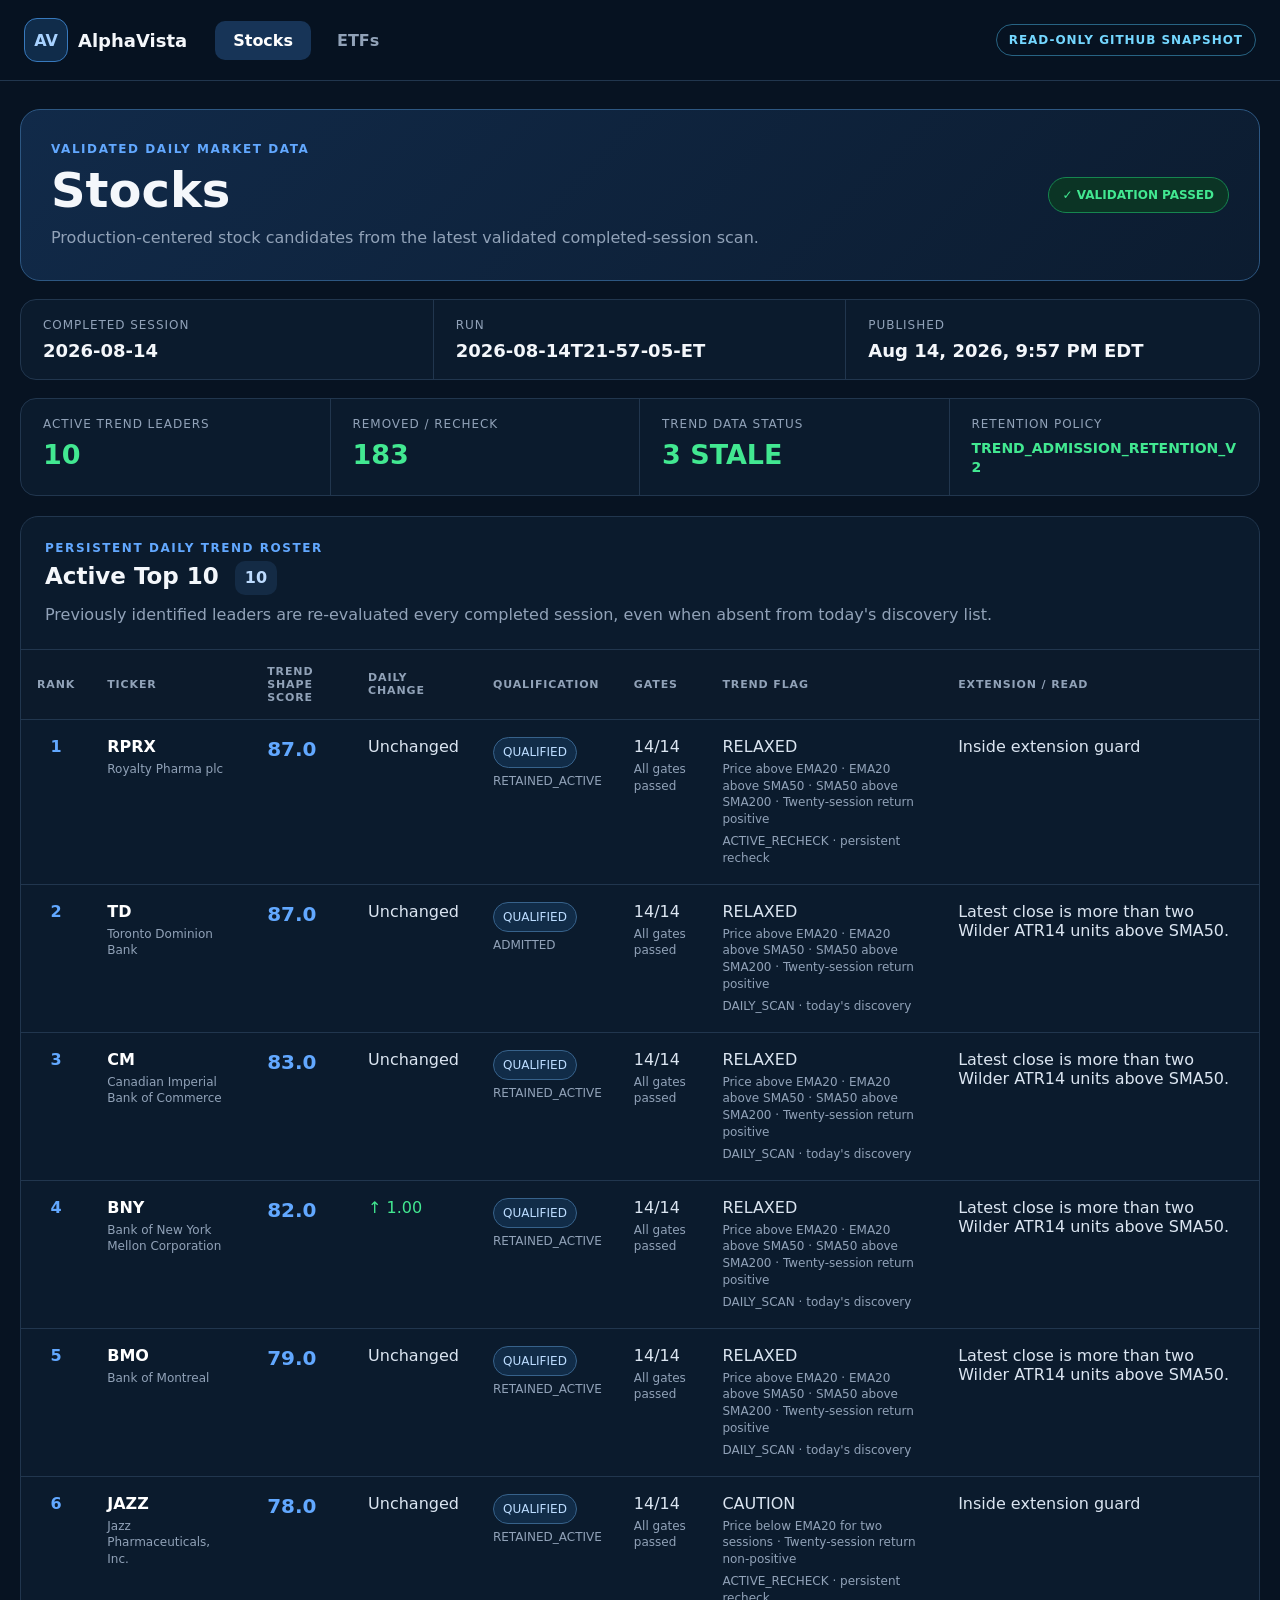
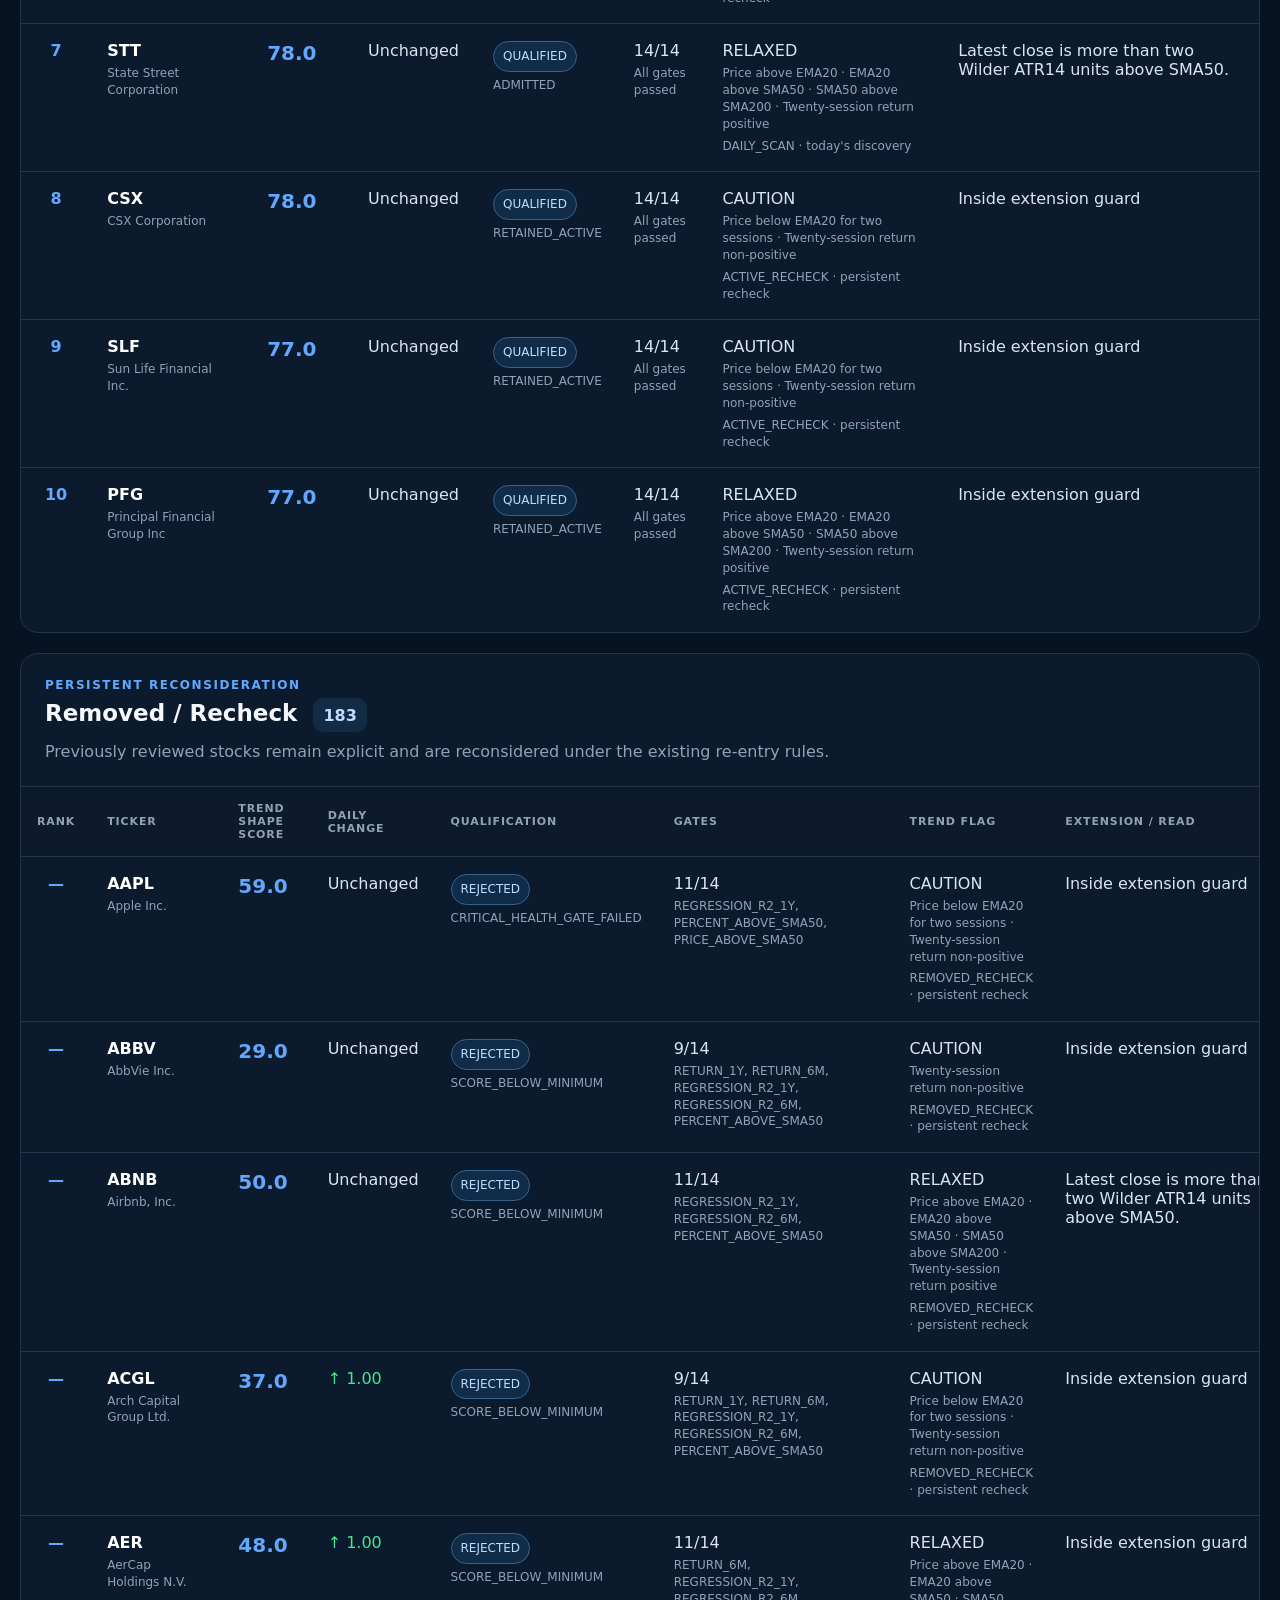
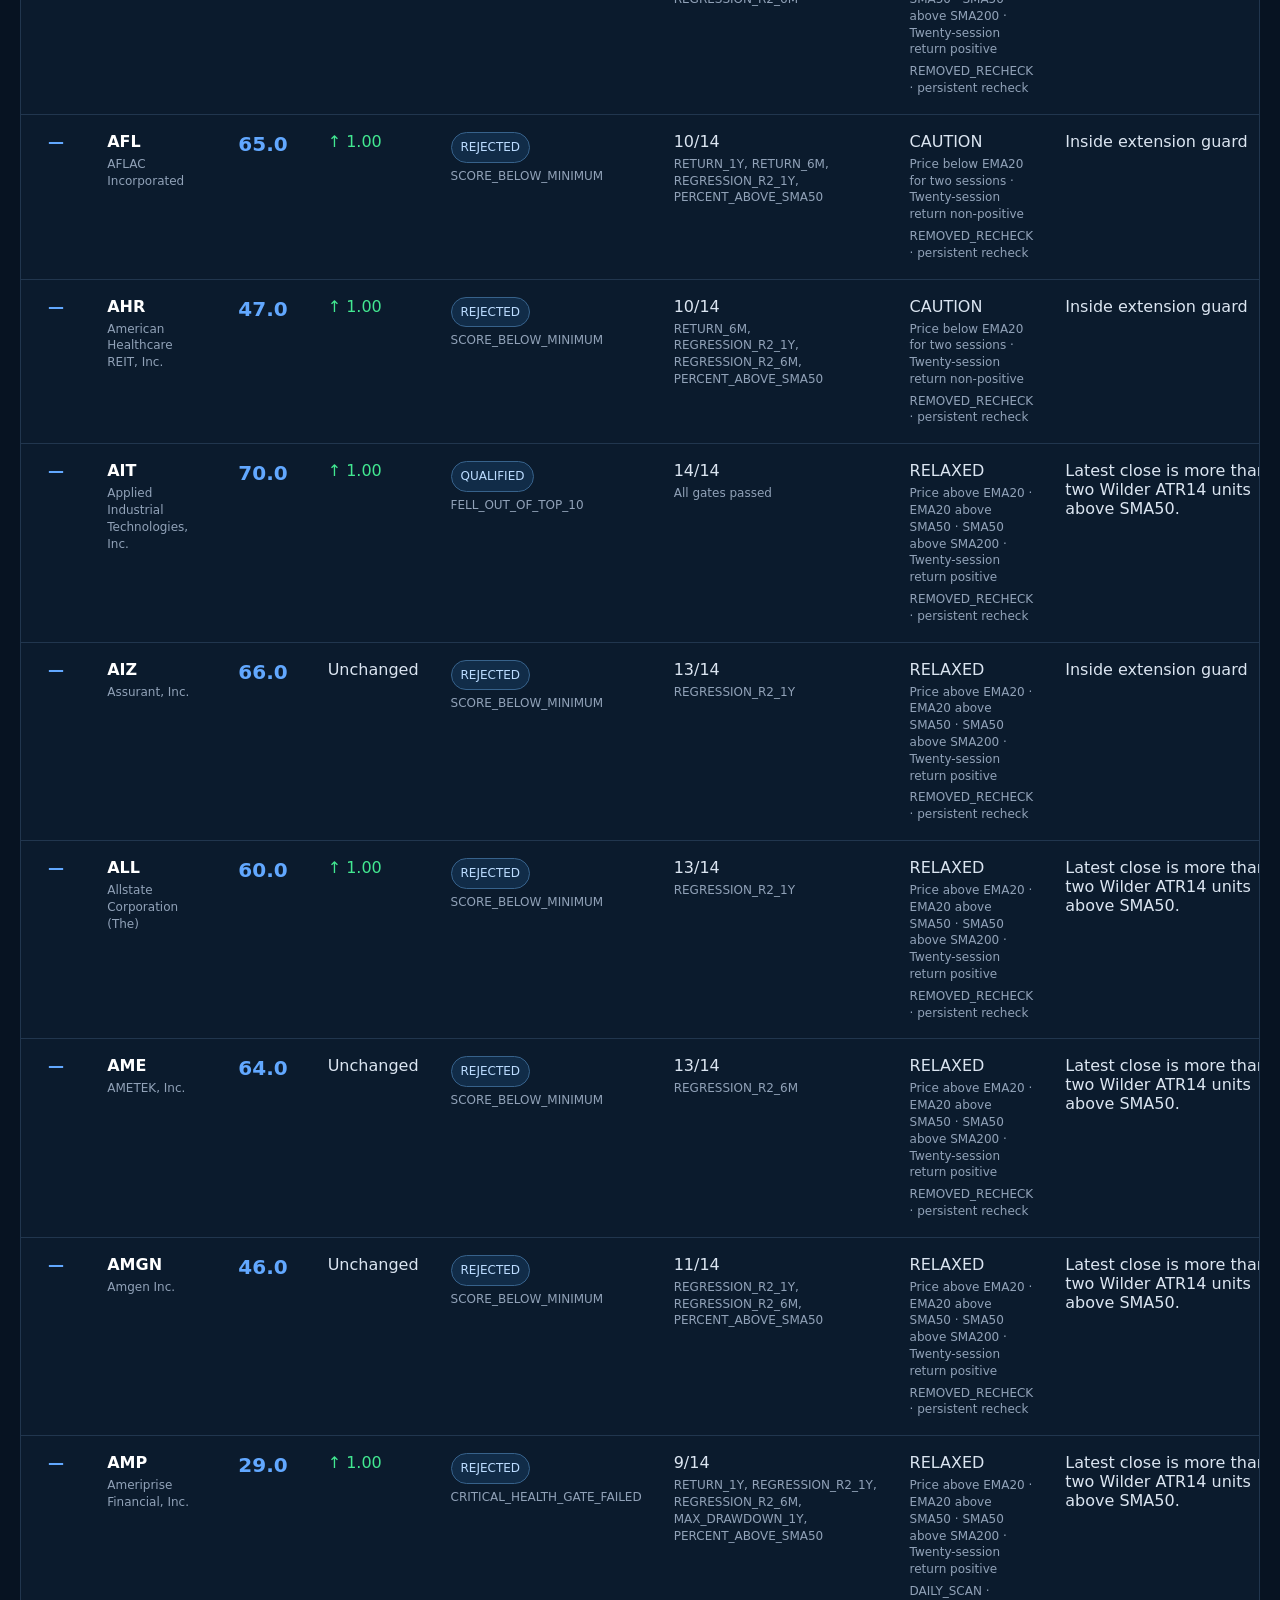
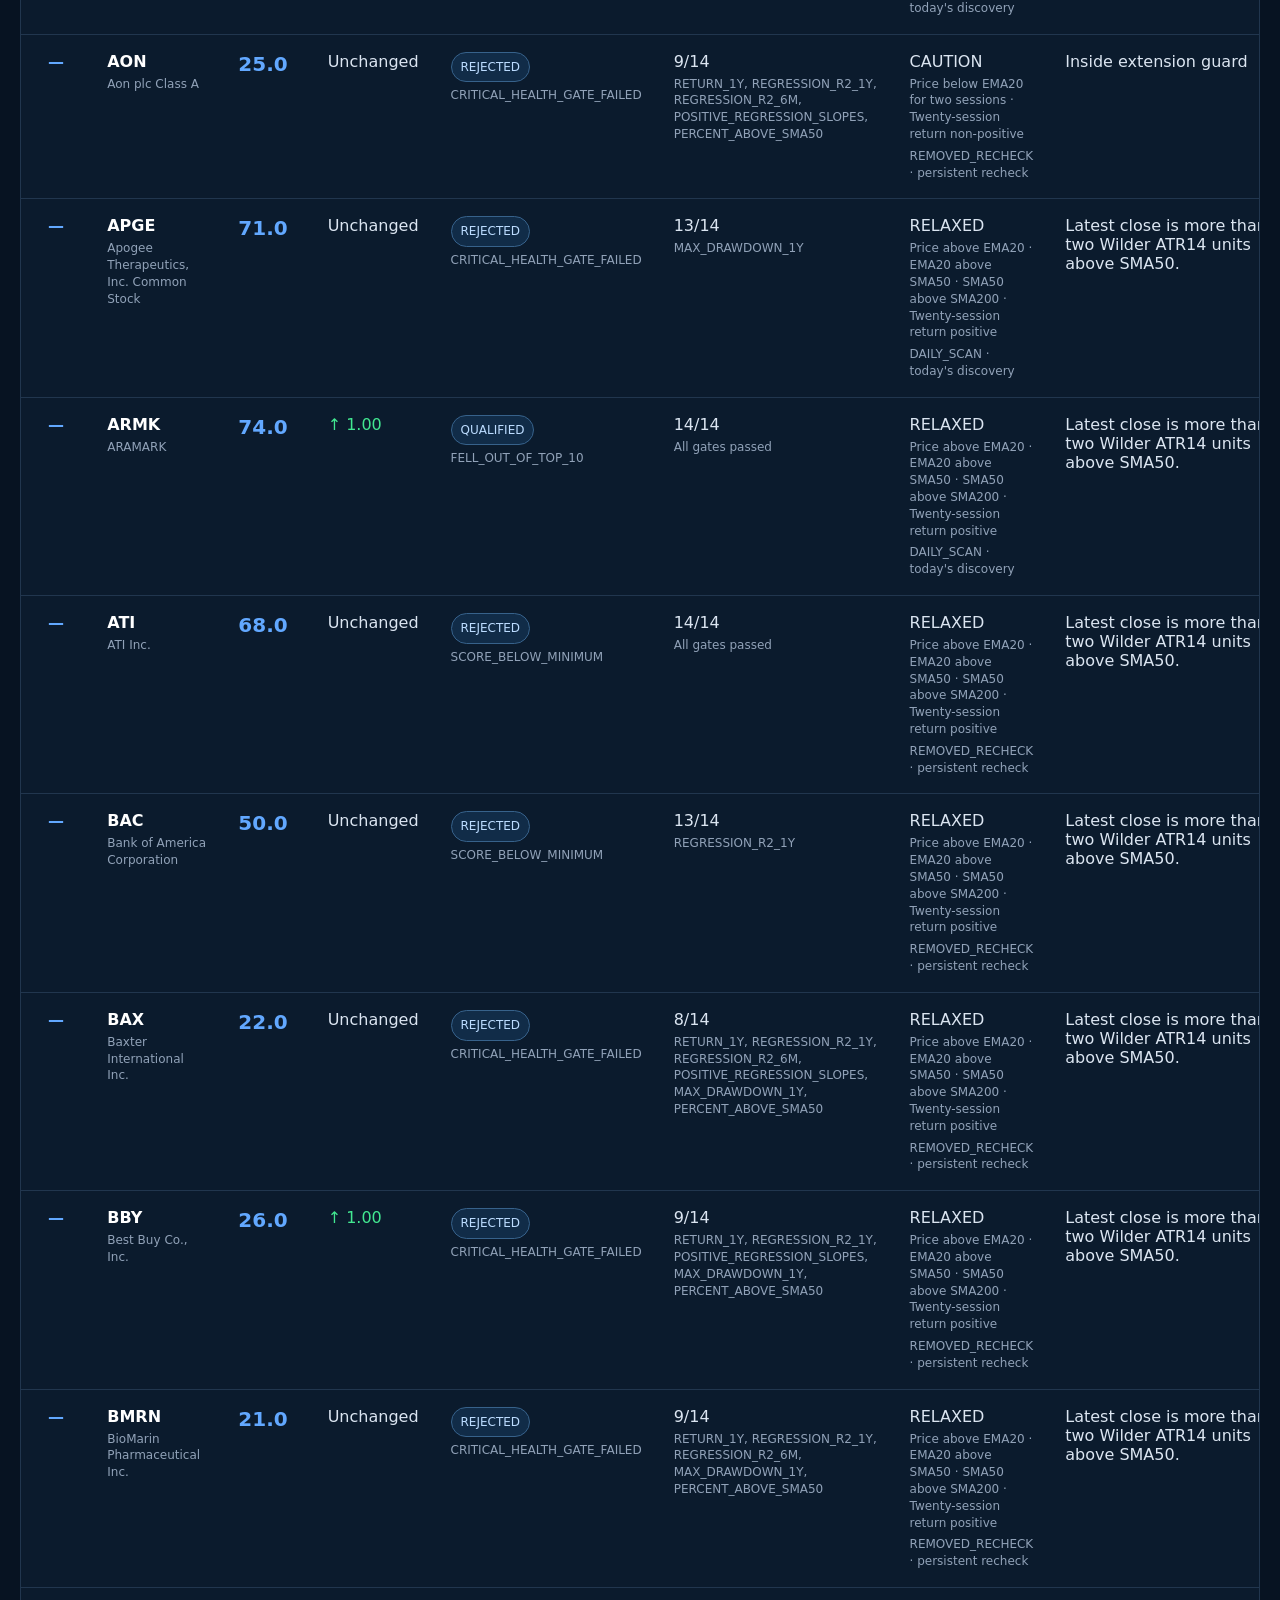
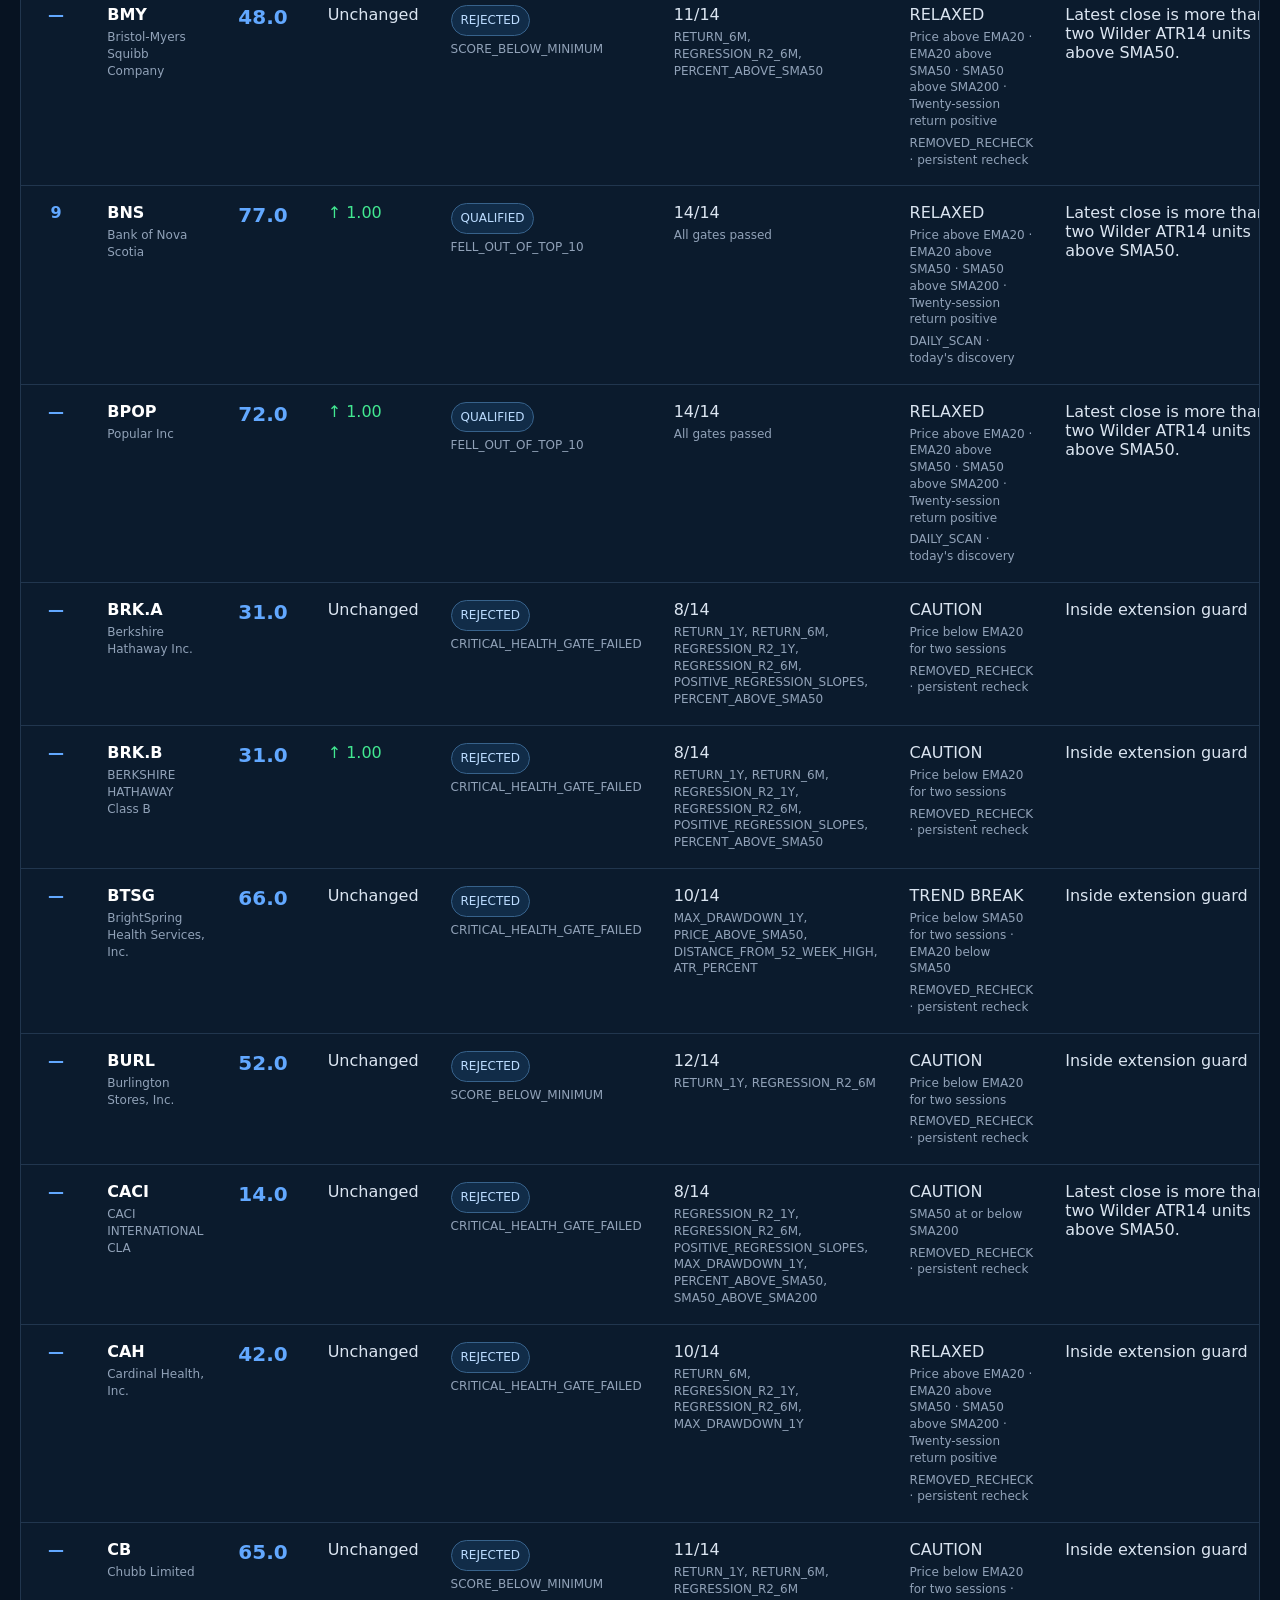
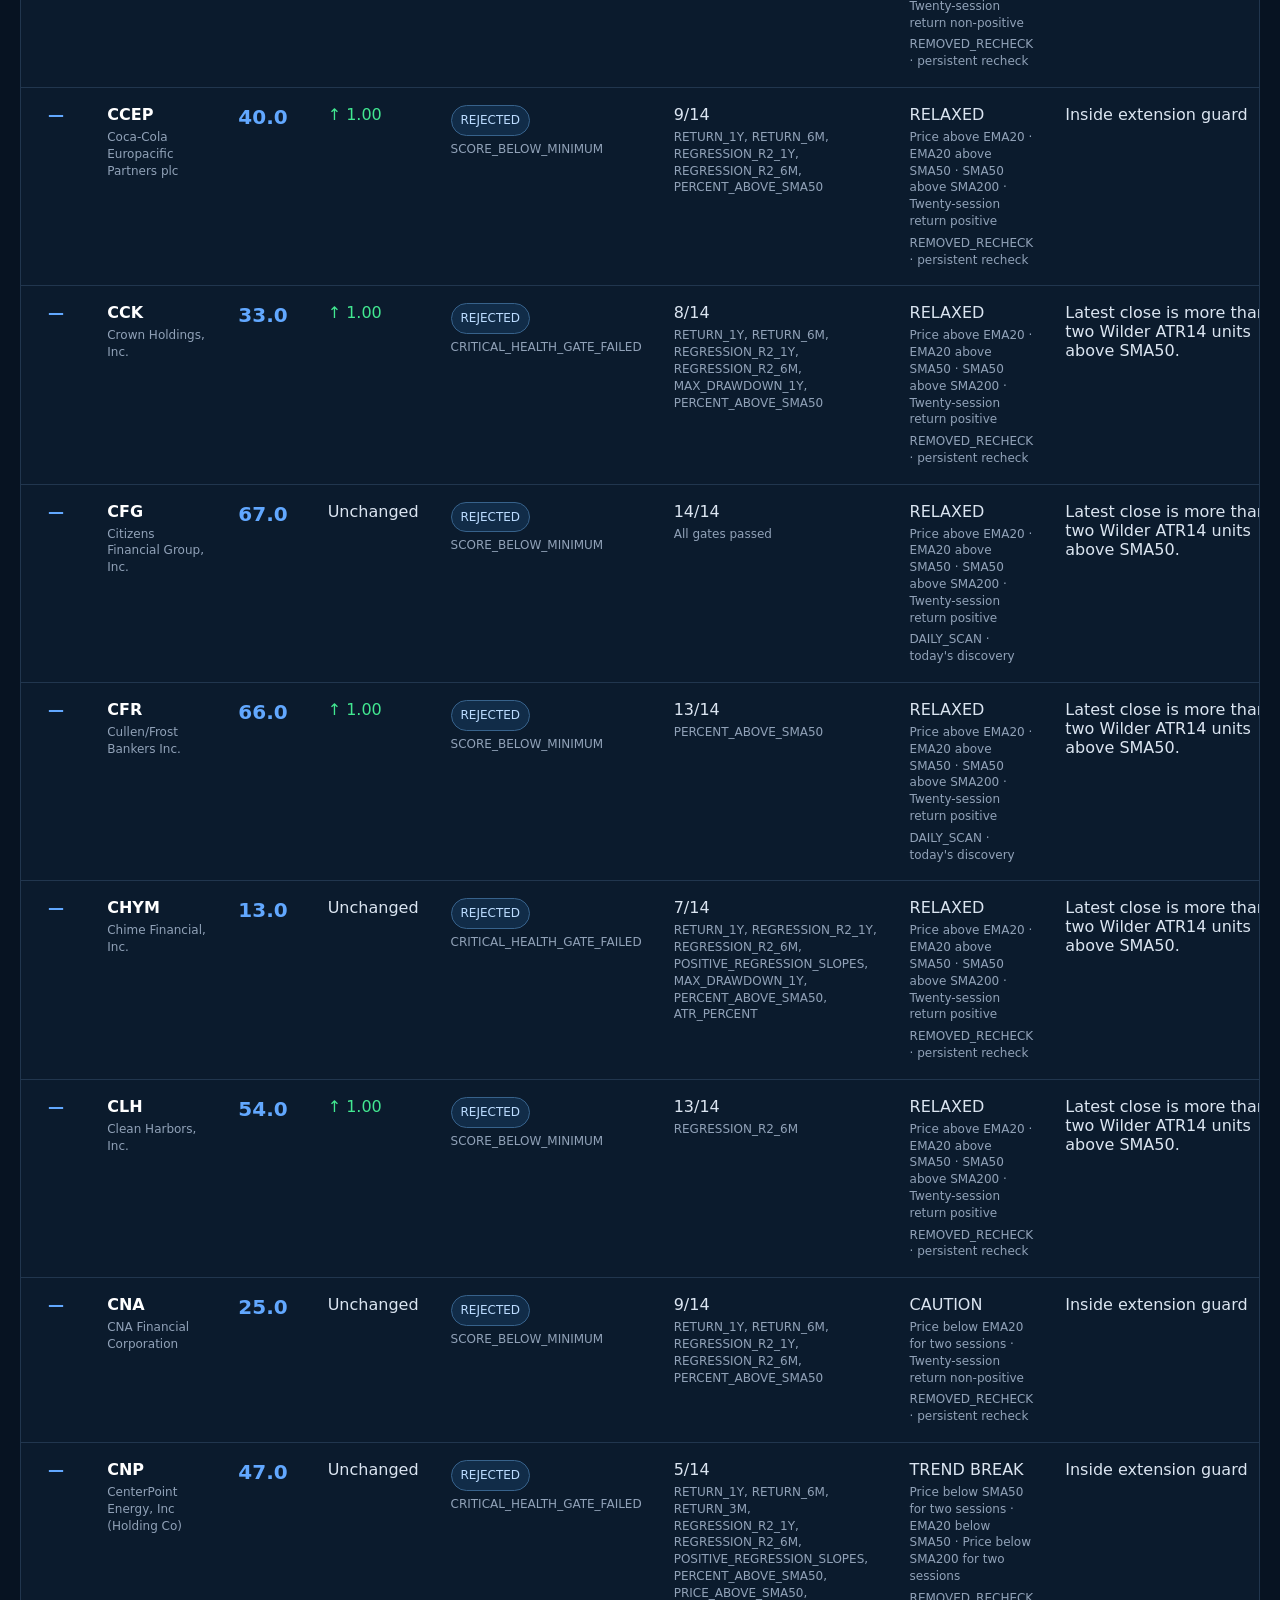
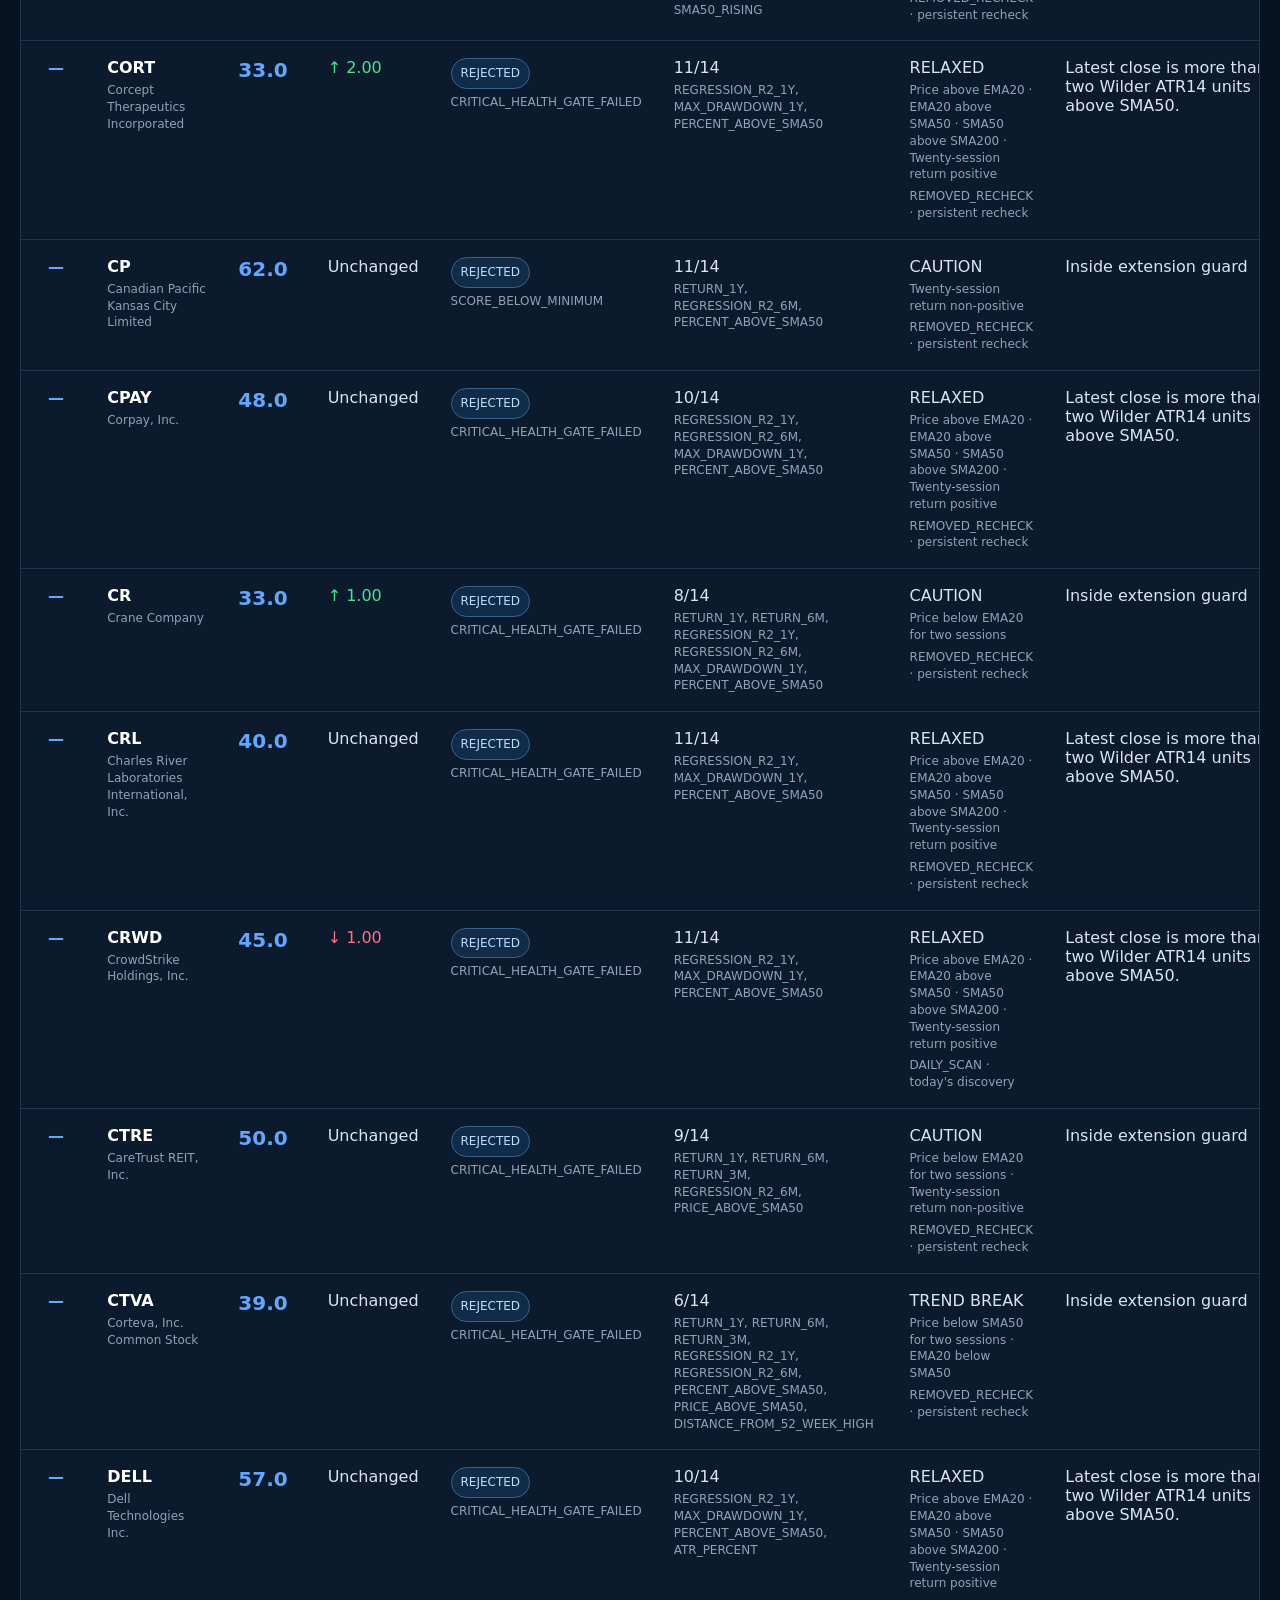
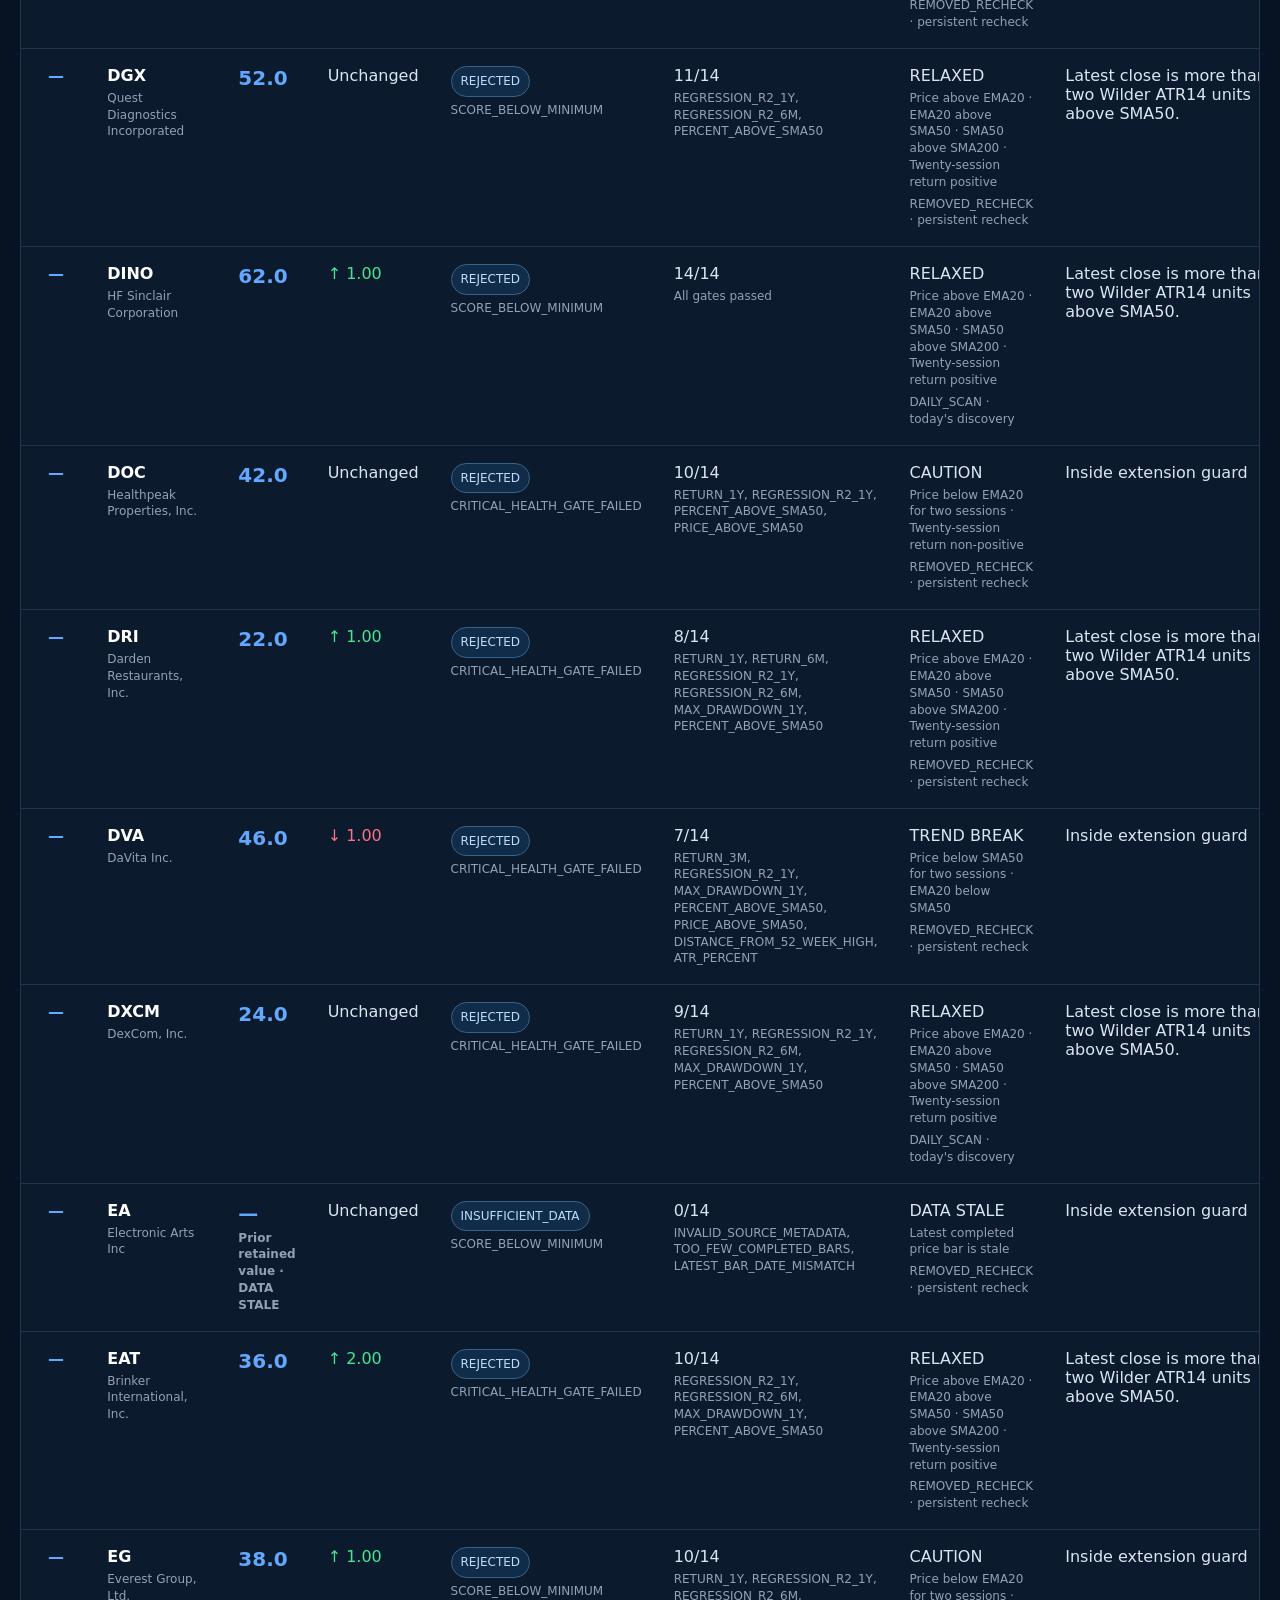
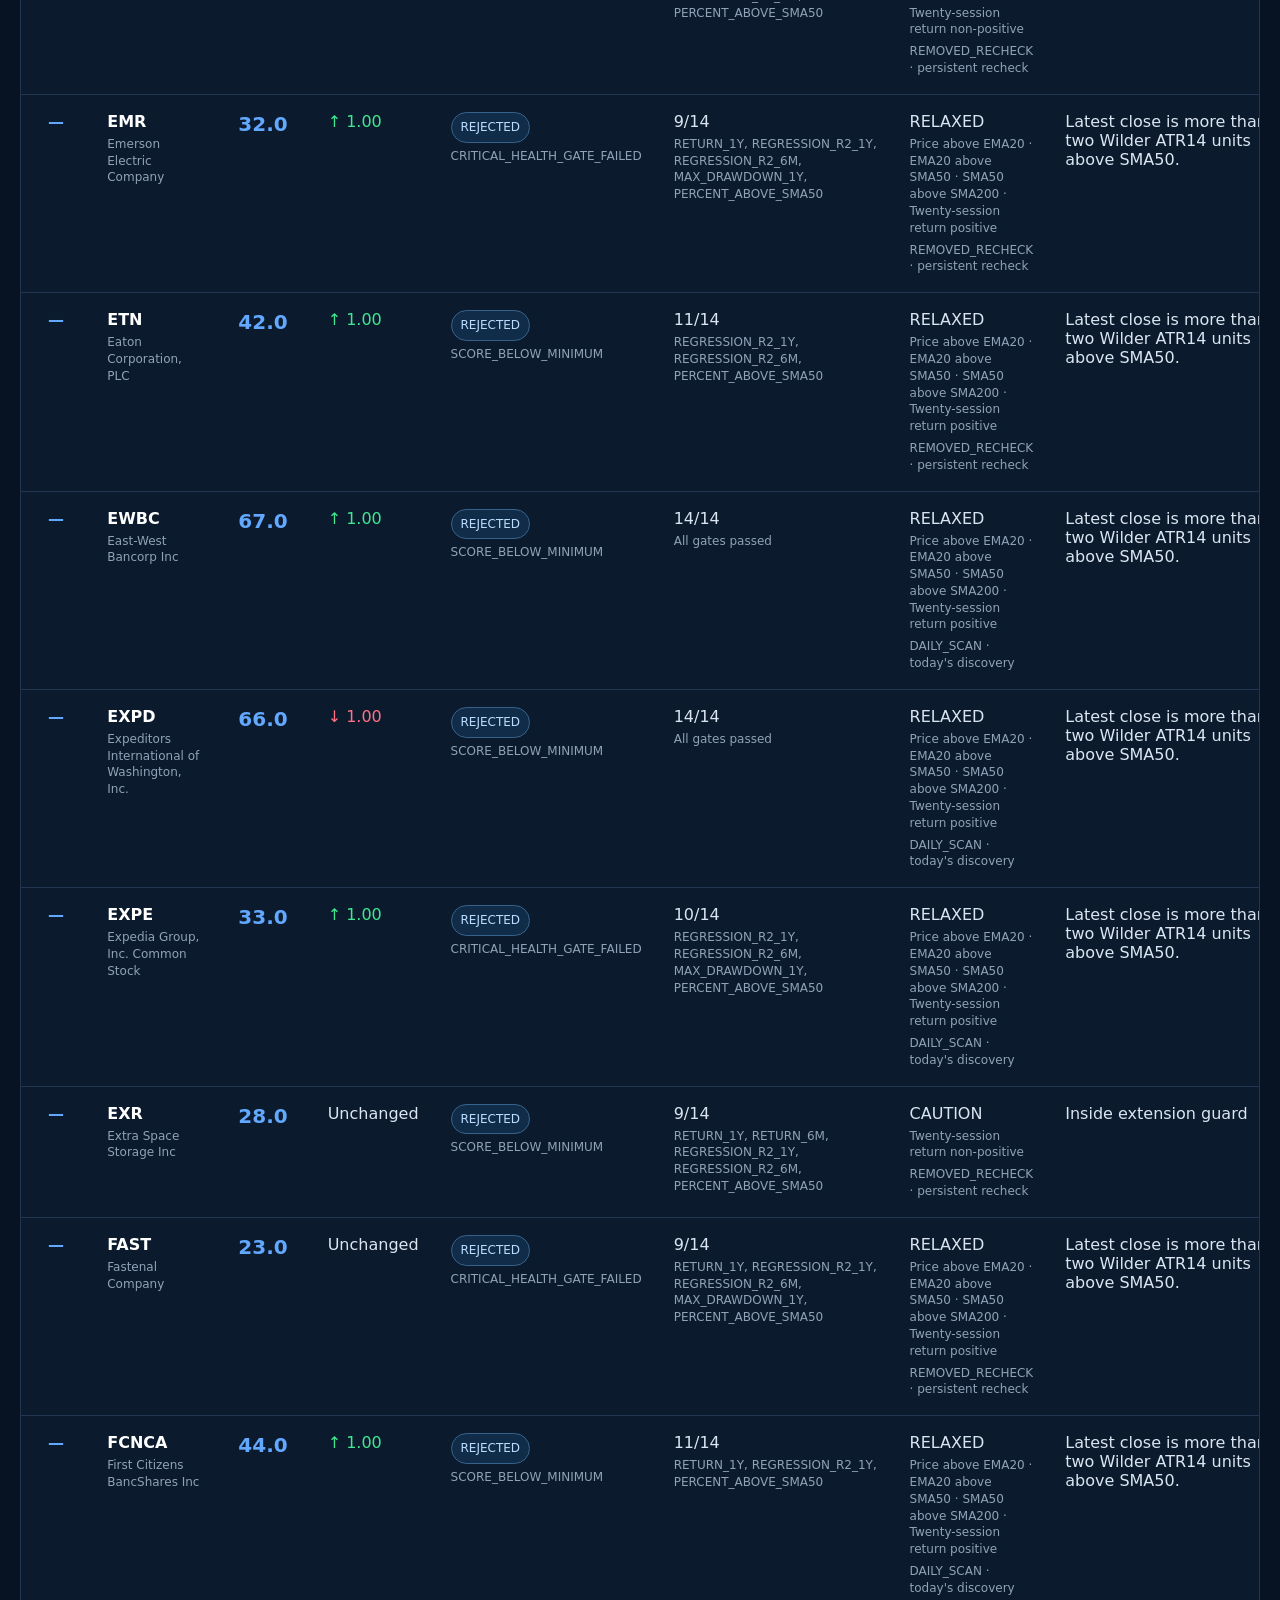
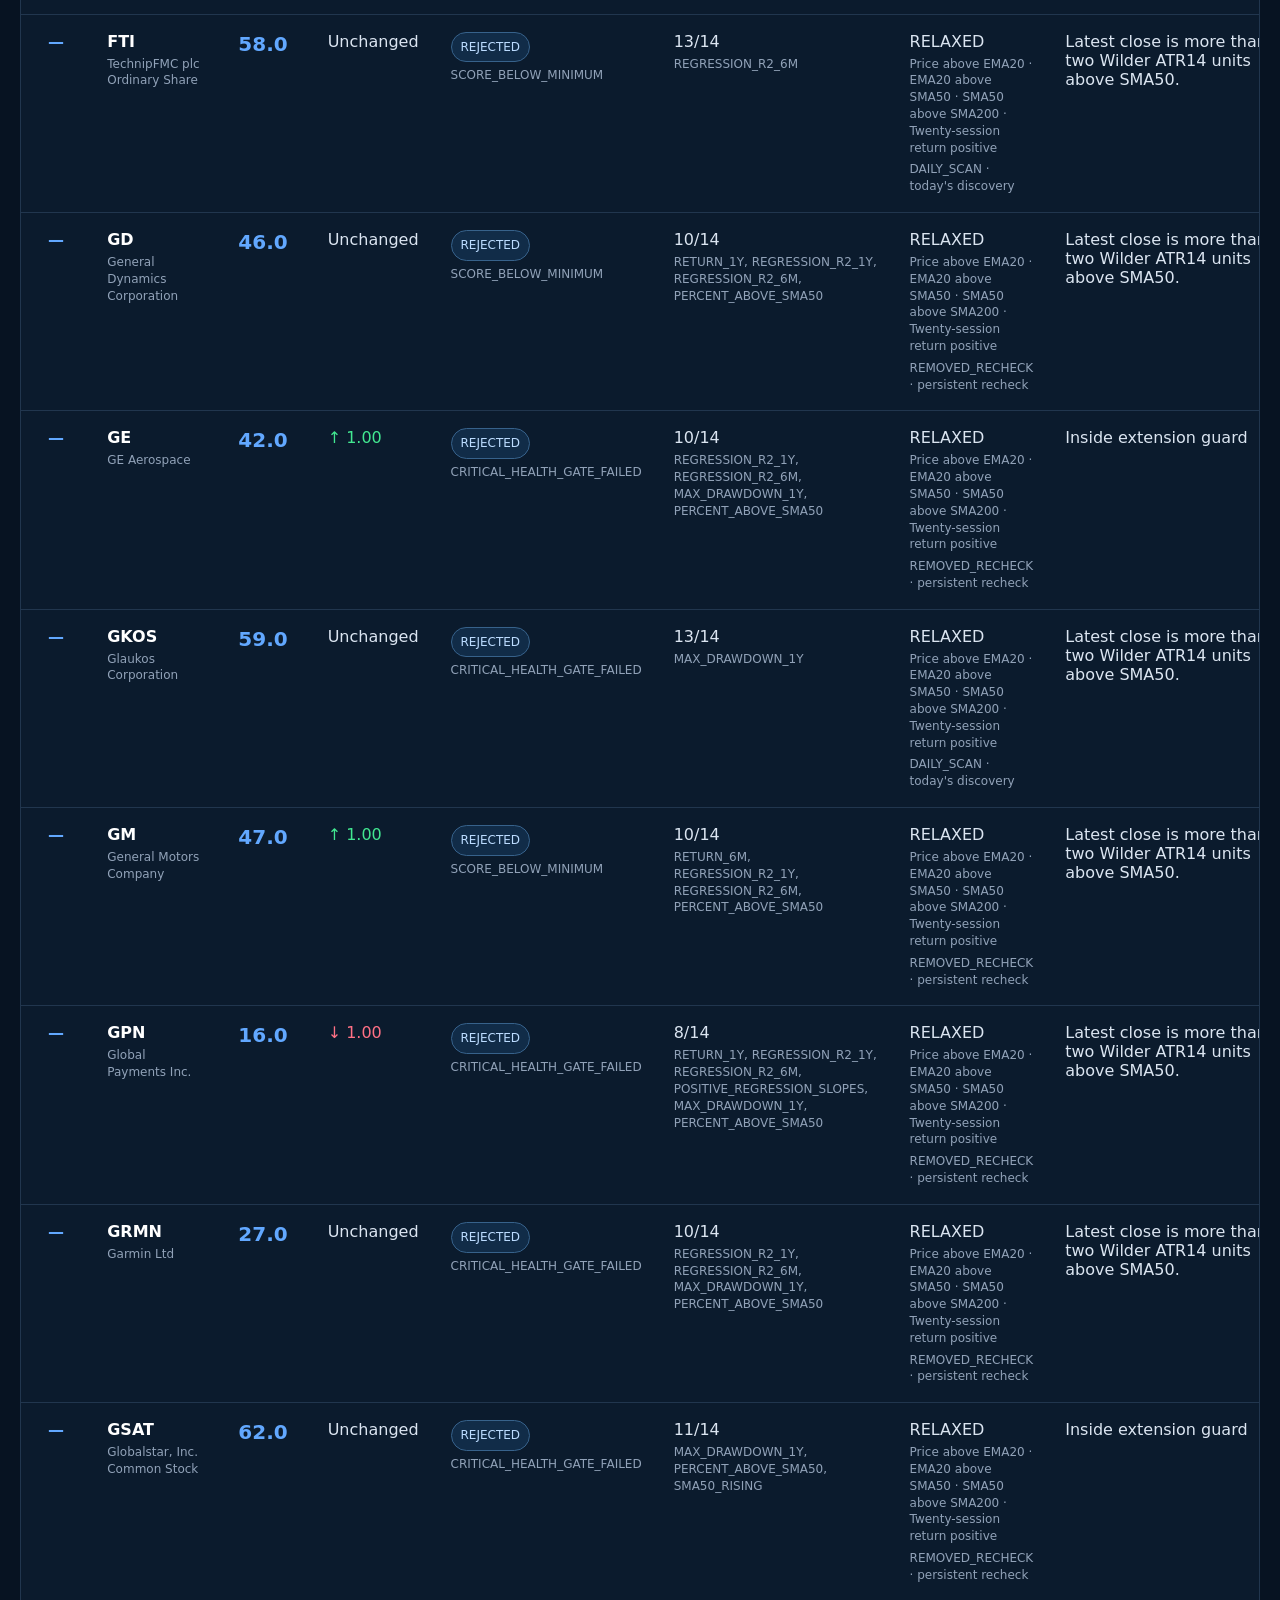
==== commit 39698ec4: "Publish validated market snapshot 13496ba" ====
--- a/index.html
+++ b/index.html
@@ -30,14 +30,14 @@
         <span class="validation">✓ VALIDATION PASSED</span>
       </section>
       <section class="run-meta" aria-label="Publication details">
-        <div><span>Completed session</span><strong>2026-08-13</strong></div>
-        <div><span>Run</span><strong>2026-08-13T23-06-31-ET</strong></div>
-        <div><span>Published</span><strong>Aug 13, 2026, 11:06 PM EDT</strong></div>
+        <div><span>Completed session</span><strong>2026-08-14</strong></div>
+        <div><span>Run</span><strong>2026-08-14T21-57-05-ET</strong></div>
+        <div><span>Published</span><strong>Aug 14, 2026, 9:57 PM EDT</strong></div>
       </section>
       
     <section class="summary-grid trend-summary">
       <div><span>Active Trend Leaders</span><strong>10</strong></div>
-      <div><span>Removed / Recheck</span><strong>178</strong></div>
+      <div><span>Removed / Recheck</span><strong>183</strong></div>
       <div><span>Trend data status</span><strong>3 STALE</strong></div>
       <div><span>Retention policy</span><strong class="policy-version">TREND_ADMISSION_RETENTION_V2</strong></div>
     </section>
@@ -66,26 +66,36 @@
         </tr>
         <tr>
           <td class="rank">2</td>
+          <td><strong>TD</strong><span>Toronto Dominion Bank</span></td>
+          <td class="score">87.0</td>
+          <td class="">Unchanged</td>
+          <td><span class="badge">QUALIFIED</span><span>ADMITTED</span></td>
+          <td>14/14<span>All gates passed</span></td>
+          <td>RELAXED<span>Price above EMA20 · EMA20 above SMA50 · SMA50 above SMA200 · Twenty-session return positive</span><span>DAILY_SCAN · today's discovery</span></td>
+          <td class="read">Latest close is more than two Wilder ATR14 units above SMA50.</td>
+        </tr>
+        <tr>
+          <td class="rank">3</td>
           <td><strong>CM</strong><span>Canadian Imperial Bank of Commerce</span></td>
           <td class="score">83.0</td>
           <td class="">Unchanged</td>
-          <td><span class="badge">QUALIFIED</span><span>ADMITTED</span></td>
-          <td>14/14<span>All gates passed</span></td>
-          <td>RELAXED<span>Price above EMA20 · EMA20 above SMA50 · SMA50 above SMA200 · Twenty-session return positive</span><span>DAILY_SCAN · today's discovery</span></td>
-          <td class="read">Latest close is more than two Wilder ATR14 units above SMA50.</td>
-        </tr>
-        <tr>
-          <td class="rank">3</td>
+          <td><span class="badge">QUALIFIED</span><span>RETAINED_ACTIVE</span></td>
+          <td>14/14<span>All gates passed</span></td>
+          <td>RELAXED<span>Price above EMA20 · EMA20 above SMA50 · SMA50 above SMA200 · Twenty-session return positive</span><span>DAILY_SCAN · today's discovery</span></td>
+          <td class="read">Latest close is more than two Wilder ATR14 units above SMA50.</td>
+        </tr>
+        <tr>
+          <td class="rank">4</td>
           <td><strong>BNY</strong><span>Bank of New York Mellon Corporation</span></td>
-          <td class="score">81.0</td>
-          <td class="">Unchanged</td>
+          <td class="score">82.0</td>
+          <td class="positive">↑ 1.00</td>
           <td><span class="badge">QUALIFIED</span><span>RETAINED_ACTIVE</span></td>
           <td>14/14<span>All gates passed</span></td>
-          <td>RELAXED<span>Price above EMA20 · EMA20 above SMA50 · SMA50 above SMA200 · Twenty-session return positive</span><span>ACTIVE_RECHECK · persistent recheck</span></td>
-          <td class="read">Latest close is more than two Wilder ATR14 units above SMA50.</td>
-        </tr>
-        <tr>
-          <td class="rank">4</td>
+          <td>RELAXED<span>Price above EMA20 · EMA20 above SMA50 · SMA50 above SMA200 · Twenty-session return positive</span><span>DAILY_SCAN · today's discovery</span></td>
+          <td class="read">Latest close is more than two Wilder ATR14 units above SMA50.</td>
+        </tr>
+        <tr>
+          <td class="rank">5</td>
           <td><strong>BMO</strong><span>Bank of Montreal</span></td>
           <td class="score">79.0</td>
           <td class="">Unchanged</td>
@@ -95,27 +105,47 @@
           <td class="read">Latest close is more than two Wilder ATR14 units above SMA50.</td>
         </tr>
         <tr>
-          <td class="rank">5</td>
+          <td class="rank">6</td>
           <td><strong>JAZZ</strong><span>Jazz Pharmaceuticals, Inc.</span></td>
           <td class="score">78.0</td>
-          <td class="negative">↓ 1.00</td>
+          <td class="">Unchanged</td>
           <td><span class="badge">QUALIFIED</span><span>RETAINED_ACTIVE</span></td>
           <td>14/14<span>All gates passed</span></td>
-          <td>CAUTION<span>Price below EMA20 for two sessions</span><span>ACTIVE_RECHECK · persistent recheck</span></td>
-          <td class="read">Inside extension guard</td>
-        </tr>
-        <tr>
-          <td class="rank">6</td>
+          <td>CAUTION<span>Price below EMA20 for two sessions · Twenty-session return non-positive</span><span>ACTIVE_RECHECK · persistent recheck</span></td>
+          <td class="read">Inside extension guard</td>
+        </tr>
+        <tr>
+          <td class="rank">7</td>
+          <td><strong>STT</strong><span>State Street Corporation</span></td>
+          <td class="score">78.0</td>
+          <td class="">Unchanged</td>
+          <td><span class="badge">QUALIFIED</span><span>ADMITTED</span></td>
+          <td>14/14<span>All gates passed</span></td>
+          <td>RELAXED<span>Price above EMA20 · EMA20 above SMA50 · SMA50 above SMA200 · Twenty-session return positive</span><span>DAILY_SCAN · today's discovery</span></td>
+          <td class="read">Latest close is more than two Wilder ATR14 units above SMA50.</td>
+        </tr>
+        <tr>
+          <td class="rank">8</td>
           <td><strong>CSX</strong><span>CSX Corporation</span></td>
           <td class="score">78.0</td>
-          <td class="positive">↑ 1.00</td>
+          <td class="">Unchanged</td>
           <td><span class="badge">QUALIFIED</span><span>RETAINED_ACTIVE</span></td>
           <td>14/14<span>All gates passed</span></td>
           <td>CAUTION<span>Price below EMA20 for two sessions · Twenty-session return non-positive</span><span>ACTIVE_RECHECK · persistent recheck</span></td>
           <td class="read">Inside extension guard</td>
         </tr>
         <tr>
-          <td class="rank">7</td>
+          <td class="rank">9</td>
+          <td><strong>SLF</strong><span>Sun Life Financial Inc.</span></td>
+          <td class="score">77.0</td>
+          <td class="">Unchanged</td>
+          <td><span class="badge">QUALIFIED</span><span>RETAINED_ACTIVE</span></td>
+          <td>14/14<span>All gates passed</span></td>
+          <td>CAUTION<span>Price below EMA20 for two sessions · Twenty-session return non-positive</span><span>ACTIVE_RECHECK · persistent recheck</span></td>
+          <td class="read">Inside extension guard</td>
+        </tr>
+        <tr>
+          <td class="rank">10</td>
           <td><strong>PFG</strong><span>Principal Financial Group Inc</span></td>
           <td class="score">77.0</td>
           <td class="">Unchanged</td>
@@ -123,36 +153,6 @@
           <td>14/14<span>All gates passed</span></td>
           <td>RELAXED<span>Price above EMA20 · EMA20 above SMA50 · SMA50 above SMA200 · Twenty-session return positive</span><span>ACTIVE_RECHECK · persistent recheck</span></td>
           <td class="read">Inside extension guard</td>
-        </tr>
-        <tr>
-          <td class="rank">8</td>
-          <td><strong>SLF</strong><span>Sun Life Financial Inc.</span></td>
-          <td class="score">77.0</td>
-          <td class="positive">↑ 1.00</td>
-          <td><span class="badge">QUALIFIED</span><span>RETAINED_ACTIVE</span></td>
-          <td>14/14<span>All gates passed</span></td>
-          <td>CAUTION<span>Price below EMA20 for two sessions · Twenty-session return non-positive</span><span>ACTIVE_RECHECK · persistent recheck</span></td>
-          <td class="read">Inside extension guard</td>
-        </tr>
-        <tr>
-          <td class="rank">9</td>
-          <td><strong>BNS</strong><span>Bank of Nova Scotia</span></td>
-          <td class="score">76.0</td>
-          <td class="">Unchanged</td>
-          <td><span class="badge">QUALIFIED</span><span>RETAINED_ACTIVE</span></td>
-          <td>14/14<span>All gates passed</span></td>
-          <td>RELAXED<span>Price above EMA20 · EMA20 above SMA50 · SMA50 above SMA200 · Twenty-session return positive</span><span>DAILY_SCAN · today's discovery</span></td>
-          <td class="read">Latest close is more than two Wilder ATR14 units above SMA50.</td>
-        </tr>
-        <tr>
-          <td class="rank">10</td>
-          <td><strong>VLO</strong><span>Valero Energy Corporation</span></td>
-          <td class="score">75.0</td>
-          <td class="">Unchanged</td>
-          <td><span class="badge">QUALIFIED</span><span>RETAINED_ACTIVE</span></td>
-          <td>14/14<span>All gates passed</span></td>
-          <td>RELAXED<span>Price above EMA20 · EMA20 above SMA50 · SMA50 above SMA200 · Twenty-session return positive</span><span>DAILY_SCAN · today's discovery</span></td>
-          <td class="read">Latest close is more than two Wilder ATR14 units above SMA50.</td>
         </tr></tbody>
         </table>
       </div>
@@ -162,7 +162,7 @@
       <header class="panel-header">
         <div>
           <p class="eyebrow">PERSISTENT RECONSIDERATION</p>
-          <h2>Removed / Recheck <span class="count">178</span></h2>
+          <h2>Removed / Recheck <span class="count">183</span></h2>
           <p>Previously reviewed stocks remain explicit and are reconsidered under the existing re-entry rules.</p>
         </div>
       </header>
@@ -174,7 +174,7 @@
           <td class="rank">—</td>
           <td><strong>AAPL</strong><span>Apple Inc.</span></td>
           <td class="score">59.0</td>
-          <td class="positive">↑ 1.00</td>
+          <td class="">Unchanged</td>
           <td><span class="badge">REJECTED</span><span>CRITICAL_HEALTH_GATE_FAILED</span></td>
           <td>11/14<span>REGRESSION_R2_1Y, PERCENT_ABOVE_SMA50, PRICE_ABOVE_SMA50</span></td>
           <td>CAUTION<span>Price below EMA20 for two sessions · Twenty-session return non-positive</span><span>REMOVED_RECHECK · persistent recheck</span></td>
@@ -184,9 +184,9 @@
           <td class="rank">—</td>
           <td><strong>ABBV</strong><span>AbbVie Inc.</span></td>
           <td class="score">29.0</td>
-          <td class="positive">↑ 1.00</td>
-          <td><span class="badge">REJECTED</span><span>SCORE_BELOW_MINIMUM</span></td>
-          <td>11/14<span>REGRESSION_R2_1Y, REGRESSION_R2_6M, PERCENT_ABOVE_SMA50</span></td>
+          <td class="">Unchanged</td>
+          <td><span class="badge">REJECTED</span><span>SCORE_BELOW_MINIMUM</span></td>
+          <td>9/14<span>RETURN_1Y, RETURN_6M, REGRESSION_R2_1Y, REGRESSION_R2_6M, PERCENT_ABOVE_SMA50</span></td>
           <td>CAUTION<span>Twenty-session return non-positive</span><span>REMOVED_RECHECK · persistent recheck</span></td>
           <td class="read">Inside extension guard</td>
         </tr>
@@ -203,8 +203,8 @@
         <tr>
           <td class="rank">—</td>
           <td><strong>ACGL</strong><span>Arch Capital Group Ltd.</span></td>
-          <td class="score">36.0</td>
-          <td class="">Unchanged</td>
+          <td class="score">37.0</td>
+          <td class="positive">↑ 1.00</td>
           <td><span class="badge">REJECTED</span><span>SCORE_BELOW_MINIMUM</span></td>
           <td>9/14<span>RETURN_1Y, RETURN_6M, REGRESSION_R2_1Y, REGRESSION_R2_6M, PERCENT_ABOVE_SMA50</span></td>
           <td>CAUTION<span>Price below EMA20 for two sessions · Twenty-session return non-positive</span><span>REMOVED_RECHECK · persistent recheck</span></td>
@@ -213,27 +213,27 @@
         <tr>
           <td class="rank">—</td>
           <td><strong>AER</strong><span>AerCap Holdings N.V.</span></td>
+          <td class="score">48.0</td>
+          <td class="positive">↑ 1.00</td>
+          <td><span class="badge">REJECTED</span><span>SCORE_BELOW_MINIMUM</span></td>
+          <td>11/14<span>RETURN_6M, REGRESSION_R2_1Y, REGRESSION_R2_6M</span></td>
+          <td>RELAXED<span>Price above EMA20 · EMA20 above SMA50 · SMA50 above SMA200 · Twenty-session return positive</span><span>REMOVED_RECHECK · persistent recheck</span></td>
+          <td class="read">Inside extension guard</td>
+        </tr>
+        <tr>
+          <td class="rank">—</td>
+          <td><strong>AFL</strong><span>AFLAC Incorporated</span></td>
+          <td class="score">65.0</td>
+          <td class="positive">↑ 1.00</td>
+          <td><span class="badge">REJECTED</span><span>SCORE_BELOW_MINIMUM</span></td>
+          <td>10/14<span>RETURN_1Y, RETURN_6M, REGRESSION_R2_1Y, PERCENT_ABOVE_SMA50</span></td>
+          <td>CAUTION<span>Price below EMA20 for two sessions · Twenty-session return non-positive</span><span>REMOVED_RECHECK · persistent recheck</span></td>
+          <td class="read">Inside extension guard</td>
+        </tr>
+        <tr>
+          <td class="rank">—</td>
+          <td><strong>AHR</strong><span>American Healthcare REIT, Inc.</span></td>
           <td class="score">47.0</td>
-          <td class="">Unchanged</td>
-          <td><span class="badge">REJECTED</span><span>SCORE_BELOW_MINIMUM</span></td>
-          <td>11/14<span>RETURN_6M, REGRESSION_R2_1Y, REGRESSION_R2_6M</span></td>
-          <td>CAUTION<span>Price below EMA20 for two sessions</span><span>REMOVED_RECHECK · persistent recheck</span></td>
-          <td class="read">Inside extension guard</td>
-        </tr>
-        <tr>
-          <td class="rank">—</td>
-          <td><strong>AFL</strong><span>AFLAC Incorporated</span></td>
-          <td class="score">64.0</td>
-          <td class="">Unchanged</td>
-          <td><span class="badge">REJECTED</span><span>CRITICAL_HEALTH_GATE_FAILED</span></td>
-          <td>9/14<span>RETURN_1Y, RETURN_6M, REGRESSION_R2_1Y, PERCENT_ABOVE_SMA50, PRICE_ABOVE_SMA50</span></td>
-          <td>CAUTION<span>Price below EMA20 for two sessions · Twenty-session return non-positive</span><span>REMOVED_RECHECK · persistent recheck</span></td>
-          <td class="read">Inside extension guard</td>
-        </tr>
-        <tr>
-          <td class="rank">—</td>
-          <td><strong>AHR</strong><span>American Healthcare REIT, Inc.</span></td>
-          <td class="score">46.0</td>
           <td class="positive">↑ 1.00</td>
           <td><span class="badge">REJECTED</span><span>SCORE_BELOW_MINIMUM</span></td>
           <td>10/14<span>RETURN_6M, REGRESSION_R2_1Y, REGRESSION_R2_6M, PERCENT_ABOVE_SMA50</span></td>
@@ -243,11 +243,11 @@
         <tr>
           <td class="rank">—</td>
           <td><strong>AIT</strong><span>Applied Industrial Technologies, Inc.</span></td>
-          <td class="score">69.0</td>
-          <td class="">Unchanged</td>
-          <td><span class="badge">REJECTED</span><span>SCORE_BELOW_MINIMUM</span></td>
-          <td>14/14<span>All gates passed</span></td>
-          <td>RELAXED<span>Price above EMA20 · EMA20 above SMA50 · SMA50 above SMA200 · Twenty-session return positive</span><span>DAILY_SCAN · today's discovery</span></td>
+          <td class="score">70.0</td>
+          <td class="positive">↑ 1.00</td>
+          <td><span class="badge">QUALIFIED</span><span>FELL_OUT_OF_TOP_10</span></td>
+          <td>14/14<span>All gates passed</span></td>
+          <td>RELAXED<span>Price above EMA20 · EMA20 above SMA50 · SMA50 above SMA200 · Twenty-session return positive</span><span>REMOVED_RECHECK · persistent recheck</span></td>
           <td class="read">Latest close is more than two Wilder ATR14 units above SMA50.</td>
         </tr>
         <tr>
@@ -257,13 +257,13 @@
           <td class="">Unchanged</td>
           <td><span class="badge">REJECTED</span><span>SCORE_BELOW_MINIMUM</span></td>
           <td>13/14<span>REGRESSION_R2_1Y</span></td>
-          <td>CAUTION<span>Price below EMA20 for two sessions</span><span>REMOVED_RECHECK · persistent recheck</span></td>
+          <td>RELAXED<span>Price above EMA20 · EMA20 above SMA50 · SMA50 above SMA200 · Twenty-session return positive</span><span>REMOVED_RECHECK · persistent recheck</span></td>
           <td class="read">Inside extension guard</td>
         </tr>
         <tr>
           <td class="rank">—</td>
           <td><strong>ALL</strong><span>Allstate Corporation (The)</span></td>
-          <td class="score">59.0</td>
+          <td class="score">60.0</td>
           <td class="positive">↑ 1.00</td>
           <td><span class="badge">REJECTED</span><span>SCORE_BELOW_MINIMUM</span></td>
           <td>13/14<span>REGRESSION_R2_1Y</span></td>
@@ -276,15 +276,15 @@
           <td class="score">64.0</td>
           <td class="">Unchanged</td>
           <td><span class="badge">REJECTED</span><span>SCORE_BELOW_MINIMUM</span></td>
-          <td>12/14<span>RETURN_6M, REGRESSION_R2_6M</span></td>
-          <td>RELAXED<span>Price above EMA20 · EMA20 above SMA50 · SMA50 above SMA200 · Twenty-session return positive</span><span>DAILY_SCAN · today's discovery</span></td>
+          <td>13/14<span>REGRESSION_R2_6M</span></td>
+          <td>RELAXED<span>Price above EMA20 · EMA20 above SMA50 · SMA50 above SMA200 · Twenty-session return positive</span><span>REMOVED_RECHECK · persistent recheck</span></td>
           <td class="read">Latest close is more than two Wilder ATR14 units above SMA50.</td>
         </tr>
         <tr>
           <td class="rank">—</td>
           <td><strong>AMGN</strong><span>Amgen Inc.</span></td>
           <td class="score">46.0</td>
-          <td class="positive">↑ 1.00</td>
+          <td class="">Unchanged</td>
           <td><span class="badge">REJECTED</span><span>SCORE_BELOW_MINIMUM</span></td>
           <td>11/14<span>REGRESSION_R2_1Y, REGRESSION_R2_6M, PERCENT_ABOVE_SMA50</span></td>
           <td>RELAXED<span>Price above EMA20 · EMA20 above SMA50 · SMA50 above SMA200 · Twenty-session return positive</span><span>REMOVED_RECHECK · persistent recheck</span></td>
@@ -293,8 +293,8 @@
         <tr>
           <td class="rank">—</td>
           <td><strong>AMP</strong><span>Ameriprise Financial, Inc.</span></td>
-          <td class="score">28.0</td>
-          <td class="">Unchanged</td>
+          <td class="score">29.0</td>
+          <td class="positive">↑ 1.00</td>
           <td><span class="badge">REJECTED</span><span>CRITICAL_HEALTH_GATE_FAILED</span></td>
           <td>9/14<span>RETURN_1Y, REGRESSION_R2_1Y, REGRESSION_R2_6M, MAX_DRAWDOWN_1Y, PERCENT_ABOVE_SMA50</span></td>
           <td>RELAXED<span>Price above EMA20 · EMA20 above SMA50 · SMA50 above SMA200 · Twenty-session return positive</span><span>DAILY_SCAN · today's discovery</span></td>
@@ -304,7 +304,7 @@
           <td class="rank">—</td>
           <td><strong>AON</strong><span>Aon plc Class A</span></td>
           <td class="score">25.0</td>
-          <td class="positive">↑ 1.00</td>
+          <td class="">Unchanged</td>
           <td><span class="badge">REJECTED</span><span>CRITICAL_HEALTH_GATE_FAILED</span></td>
           <td>9/14<span>RETURN_1Y, REGRESSION_R2_1Y, REGRESSION_R2_6M, POSITIVE_REGRESSION_SLOPES, PERCENT_ABOVE_SMA50</span></td>
           <td>CAUTION<span>Price below EMA20 for two sessions · Twenty-session return non-positive</span><span>REMOVED_RECHECK · persistent recheck</span></td>
@@ -323,7 +323,7 @@
         <tr>
           <td class="rank">—</td>
           <td><strong>ARMK</strong><span>ARAMARK</span></td>
-          <td class="score">73.0</td>
+          <td class="score">74.0</td>
           <td class="positive">↑ 1.00</td>
           <td><span class="badge">QUALIFIED</span><span>FELL_OUT_OF_TOP_10</span></td>
           <td>14/14<span>All gates passed</span></td>
@@ -335,8 +335,8 @@
           <td><strong>ATI</strong><span>ATI Inc.</span></td>
           <td class="score">68.0</td>
           <td class="">Unchanged</td>
-          <td><span class="badge">REJECTED</span><span>CRITICAL_HEALTH_GATE_FAILED</span></td>
-          <td>13/14<span>ATR_PERCENT</span></td>
+          <td><span class="badge">REJECTED</span><span>SCORE_BELOW_MINIMUM</span></td>
+          <td>14/14<span>All gates passed</span></td>
           <td>RELAXED<span>Price above EMA20 · EMA20 above SMA50 · SMA50 above SMA200 · Twenty-session return positive</span><span>REMOVED_RECHECK · persistent recheck</span></td>
           <td class="read">Latest close is more than two Wilder ATR14 units above SMA50.</td>
         </tr>
@@ -347,14 +347,14 @@
           <td class="">Unchanged</td>
           <td><span class="badge">REJECTED</span><span>SCORE_BELOW_MINIMUM</span></td>
           <td>13/14<span>REGRESSION_R2_1Y</span></td>
-          <td>RELAXED<span>Price above EMA20 · EMA20 above SMA50 · SMA50 above SMA200 · Twenty-session return positive</span><span>DAILY_SCAN · today's discovery</span></td>
+          <td>RELAXED<span>Price above EMA20 · EMA20 above SMA50 · SMA50 above SMA200 · Twenty-session return positive</span><span>REMOVED_RECHECK · persistent recheck</span></td>
           <td class="read">Latest close is more than two Wilder ATR14 units above SMA50.</td>
         </tr>
         <tr>
           <td class="rank">—</td>
           <td><strong>BAX</strong><span>Baxter International Inc.</span></td>
           <td class="score">22.0</td>
-          <td class="positive">↑ 1.00</td>
+          <td class="">Unchanged</td>
           <td><span class="badge">REJECTED</span><span>CRITICAL_HEALTH_GATE_FAILED</span></td>
           <td>8/14<span>RETURN_1Y, REGRESSION_R2_1Y, REGRESSION_R2_6M, POSITIVE_REGRESSION_SLOPES, MAX_DRAWDOWN_1Y, PERCENT_ABOVE_SMA50</span></td>
           <td>RELAXED<span>Price above EMA20 · EMA20 above SMA50 · SMA50 above SMA200 · Twenty-session return positive</span><span>REMOVED_RECHECK · persistent recheck</span></td>
@@ -363,12 +363,12 @@
         <tr>
           <td class="rank">—</td>
           <td><strong>BBY</strong><span>Best Buy Co., Inc.</span></td>
-          <td class="score">25.0</td>
+          <td class="score">26.0</td>
           <td class="positive">↑ 1.00</td>
           <td><span class="badge">REJECTED</span><span>CRITICAL_HEALTH_GATE_FAILED</span></td>
           <td>9/14<span>RETURN_1Y, REGRESSION_R2_1Y, POSITIVE_REGRESSION_SLOPES, MAX_DRAWDOWN_1Y, PERCENT_ABOVE_SMA50</span></td>
           <td>RELAXED<span>Price above EMA20 · EMA20 above SMA50 · SMA50 above SMA200 · Twenty-session return positive</span><span>REMOVED_RECHECK · persistent recheck</span></td>
-          <td class="read">Inside extension guard</td>
+          <td class="read">Latest close is more than two Wilder ATR14 units above SMA50.</td>
         </tr>
         <tr>
           <td class="rank">—</td>
@@ -391,10 +391,20 @@
           <td class="read">Latest close is more than two Wilder ATR14 units above SMA50.</td>
         </tr>
         <tr>
-          <td class="rank">—</td>
-          <td><strong>BPOP</strong><span>Popular, Inc.</span></td>
-          <td class="score">71.0</td>
-          <td class="">Unchanged</td>
+          <td class="rank">9</td>
+          <td><strong>BNS</strong><span>Bank of Nova Scotia</span></td>
+          <td class="score">77.0</td>
+          <td class="positive">↑ 1.00</td>
+          <td><span class="badge">QUALIFIED</span><span>FELL_OUT_OF_TOP_10</span></td>
+          <td>14/14<span>All gates passed</span></td>
+          <td>RELAXED<span>Price above EMA20 · EMA20 above SMA50 · SMA50 above SMA200 · Twenty-session return positive</span><span>DAILY_SCAN · today's discovery</span></td>
+          <td class="read">Latest close is more than two Wilder ATR14 units above SMA50.</td>
+        </tr>
+        <tr>
+          <td class="rank">—</td>
+          <td><strong>BPOP</strong><span>Popular Inc</span></td>
+          <td class="score">72.0</td>
+          <td class="positive">↑ 1.00</td>
           <td><span class="badge">QUALIFIED</span><span>FELL_OUT_OF_TOP_10</span></td>
           <td>14/14<span>All gates passed</span></td>
           <td>RELAXED<span>Price above EMA20 · EMA20 above SMA50 · SMA50 above SMA200 · Twenty-session return positive</span><span>DAILY_SCAN · today's discovery</span></td>
@@ -404,7 +414,7 @@
           <td class="rank">—</td>
           <td><strong>BRK.A</strong><span>Berkshire Hathaway Inc.</span></td>
           <td class="score">31.0</td>
-          <td class="positive">↑ 1.00</td>
+          <td class="">Unchanged</td>
           <td><span class="badge">REJECTED</span><span>CRITICAL_HEALTH_GATE_FAILED</span></td>
           <td>8/14<span>RETURN_1Y, RETURN_6M, REGRESSION_R2_1Y, REGRESSION_R2_6M, POSITIVE_REGRESSION_SLOPES, PERCENT_ABOVE_SMA50</span></td>
           <td>CAUTION<span>Price below EMA20 for two sessions</span><span>REMOVED_RECHECK · persistent recheck</span></td>
@@ -413,11 +423,11 @@
         <tr>
           <td class="rank">—</td>
           <td><strong>BRK.B</strong><span>BERKSHIRE HATHAWAY Class B</span></td>
-          <td class="score">30.0</td>
-          <td class="">Unchanged</td>
+          <td class="score">31.0</td>
+          <td class="positive">↑ 1.00</td>
           <td><span class="badge">REJECTED</span><span>CRITICAL_HEALTH_GATE_FAILED</span></td>
           <td>8/14<span>RETURN_1Y, RETURN_6M, REGRESSION_R2_1Y, REGRESSION_R2_6M, POSITIVE_REGRESSION_SLOPES, PERCENT_ABOVE_SMA50</span></td>
-          <td>RELAXED<span>No two-session EMA20 weakness · EMA20 above SMA50 · SMA50 above SMA200 · Twenty-session return positive</span><span>REMOVED_RECHECK · persistent recheck</span></td>
+          <td>CAUTION<span>Price below EMA20 for two sessions</span><span>REMOVED_RECHECK · persistent recheck</span></td>
           <td class="read">Inside extension guard</td>
         </tr>
         <tr>
@@ -436,8 +446,8 @@
           <td class="score">52.0</td>
           <td class="">Unchanged</td>
           <td><span class="badge">REJECTED</span><span>SCORE_BELOW_MINIMUM</span></td>
-          <td>13/14<span>REGRESSION_R2_6M</span></td>
-          <td>CAUTION<span>Price below EMA20 for two sessions · Twenty-session return non-positive</span><span>REMOVED_RECHECK · persistent recheck</span></td>
+          <td>12/14<span>RETURN_1Y, REGRESSION_R2_6M</span></td>
+          <td>CAUTION<span>Price below EMA20 for two sessions</span><span>REMOVED_RECHECK · persistent recheck</span></td>
           <td class="read">Inside extension guard</td>
         </tr>
         <tr>
@@ -457,7 +467,7 @@
           <td class="">Unchanged</td>
           <td><span class="badge">REJECTED</span><span>CRITICAL_HEALTH_GATE_FAILED</span></td>
           <td>10/14<span>RETURN_6M, REGRESSION_R2_1Y, REGRESSION_R2_6M, MAX_DRAWDOWN_1Y</span></td>
-          <td>RELAXED<span>No two-session EMA20 weakness · EMA20 above SMA50 · SMA50 above SMA200 · Twenty-session return positive</span><span>REMOVED_RECHECK · persistent recheck</span></td>
+          <td>RELAXED<span>Price above EMA20 · EMA20 above SMA50 · SMA50 above SMA200 · Twenty-session return positive</span><span>REMOVED_RECHECK · persistent recheck</span></td>
           <td class="read">Inside extension guard</td>
         </tr>
         <tr>
@@ -466,25 +476,25 @@
           <td class="score">65.0</td>
           <td class="">Unchanged</td>
           <td><span class="badge">REJECTED</span><span>SCORE_BELOW_MINIMUM</span></td>
-          <td>12/14<span>RETURN_6M, REGRESSION_R2_6M</span></td>
-          <td>CAUTION<span>Price below EMA20 for two sessions</span><span>REMOVED_RECHECK · persistent recheck</span></td>
+          <td>11/14<span>RETURN_1Y, RETURN_6M, REGRESSION_R2_6M</span></td>
+          <td>CAUTION<span>Price below EMA20 for two sessions · Twenty-session return non-positive</span><span>REMOVED_RECHECK · persistent recheck</span></td>
           <td class="read">Inside extension guard</td>
         </tr>
         <tr>
           <td class="rank">—</td>
           <td><strong>CCEP</strong><span>Coca-Cola Europacific Partners plc</span></td>
-          <td class="score">39.0</td>
-          <td class="positive">↑ 1.00</td>
-          <td><span class="badge">REJECTED</span><span>SCORE_BELOW_MINIMUM</span></td>
-          <td>10/14<span>RETURN_1Y, REGRESSION_R2_1Y, REGRESSION_R2_6M, PERCENT_ABOVE_SMA50</span></td>
+          <td class="score">40.0</td>
+          <td class="positive">↑ 1.00</td>
+          <td><span class="badge">REJECTED</span><span>SCORE_BELOW_MINIMUM</span></td>
+          <td>9/14<span>RETURN_1Y, RETURN_6M, REGRESSION_R2_1Y, REGRESSION_R2_6M, PERCENT_ABOVE_SMA50</span></td>
           <td>RELAXED<span>Price above EMA20 · EMA20 above SMA50 · SMA50 above SMA200 · Twenty-session return positive</span><span>REMOVED_RECHECK · persistent recheck</span></td>
           <td class="read">Inside extension guard</td>
         </tr>
         <tr>
           <td class="rank">—</td>
           <td><strong>CCK</strong><span>Crown Holdings, Inc.</span></td>
-          <td class="score">32.0</td>
-          <td class="">Unchanged</td>
+          <td class="score">33.0</td>
+          <td class="positive">↑ 1.00</td>
           <td><span class="badge">REJECTED</span><span>CRITICAL_HEALTH_GATE_FAILED</span></td>
           <td>8/14<span>RETURN_1Y, RETURN_6M, REGRESSION_R2_1Y, REGRESSION_R2_6M, MAX_DRAWDOWN_1Y, PERCENT_ABOVE_SMA50</span></td>
           <td>RELAXED<span>Price above EMA20 · EMA20 above SMA50 · SMA50 above SMA200 · Twenty-session return positive</span><span>REMOVED_RECHECK · persistent recheck</span></td>
@@ -492,28 +502,38 @@
         </tr>
         <tr>
           <td class="rank">—</td>
-          <td><strong>CFR</strong><span>Cullen/Frost Bankers, Inc.</span></td>
-          <td class="score">65.0</td>
+          <td><strong>CFG</strong><span>Citizens Financial Group, Inc.</span></td>
+          <td class="score">67.0</td>
+          <td class="">Unchanged</td>
+          <td><span class="badge">REJECTED</span><span>SCORE_BELOW_MINIMUM</span></td>
+          <td>14/14<span>All gates passed</span></td>
+          <td>RELAXED<span>Price above EMA20 · EMA20 above SMA50 · SMA50 above SMA200 · Twenty-session return positive</span><span>DAILY_SCAN · today's discovery</span></td>
+          <td class="read">Latest close is more than two Wilder ATR14 units above SMA50.</td>
+        </tr>
+        <tr>
+          <td class="rank">—</td>
+          <td><strong>CFR</strong><span>Cullen/Frost Bankers Inc.</span></td>
+          <td class="score">66.0</td>
           <td class="positive">↑ 1.00</td>
           <td><span class="badge">REJECTED</span><span>SCORE_BELOW_MINIMUM</span></td>
           <td>13/14<span>PERCENT_ABOVE_SMA50</span></td>
-          <td>RELAXED<span>Price above EMA20 · EMA20 above SMA50 · SMA50 above SMA200 · Twenty-session return positive</span><span>REMOVED_RECHECK · persistent recheck</span></td>
+          <td>RELAXED<span>Price above EMA20 · EMA20 above SMA50 · SMA50 above SMA200 · Twenty-session return positive</span><span>DAILY_SCAN · today's discovery</span></td>
           <td class="read">Latest close is more than two Wilder ATR14 units above SMA50.</td>
         </tr>
         <tr>
           <td class="rank">—</td>
           <td><strong>CHYM</strong><span>Chime Financial, Inc.</span></td>
           <td class="score">13.0</td>
-          <td class="positive">↑ 1.00</td>
-          <td><span class="badge">REJECTED</span><span>CRITICAL_HEALTH_GATE_FAILED</span></td>
-          <td>6/14<span>RETURN_1Y, REGRESSION_R2_1Y, REGRESSION_R2_6M, POSITIVE_REGRESSION_SLOPES, MAX_DRAWDOWN_1Y, PERCENT_ABOVE_SMA50, SMA50_ABOVE_SMA200, ATR_PERCENT</span></td>
-          <td>CAUTION<span>SMA50 at or below SMA200</span><span>REMOVED_RECHECK · persistent recheck</span></td>
+          <td class="">Unchanged</td>
+          <td><span class="badge">REJECTED</span><span>CRITICAL_HEALTH_GATE_FAILED</span></td>
+          <td>7/14<span>RETURN_1Y, REGRESSION_R2_1Y, REGRESSION_R2_6M, POSITIVE_REGRESSION_SLOPES, MAX_DRAWDOWN_1Y, PERCENT_ABOVE_SMA50, ATR_PERCENT</span></td>
+          <td>RELAXED<span>Price above EMA20 · EMA20 above SMA50 · SMA50 above SMA200 · Twenty-session return positive</span><span>REMOVED_RECHECK · persistent recheck</span></td>
           <td class="read">Latest close is more than two Wilder ATR14 units above SMA50.</td>
         </tr>
         <tr>
           <td class="rank">—</td>
           <td><strong>CLH</strong><span>Clean Harbors, Inc.</span></td>
-          <td class="score">53.0</td>
+          <td class="score">54.0</td>
           <td class="positive">↑ 1.00</td>
           <td><span class="badge">REJECTED</span><span>SCORE_BELOW_MINIMUM</span></td>
           <td>13/14<span>REGRESSION_R2_6M</span></td>
@@ -524,7 +544,7 @@
           <td class="rank">—</td>
           <td><strong>CNA</strong><span>CNA Financial Corporation</span></td>
           <td class="score">25.0</td>
-          <td class="positive">↑ 1.00</td>
+          <td class="">Unchanged</td>
           <td><span class="badge">REJECTED</span><span>SCORE_BELOW_MINIMUM</span></td>
           <td>9/14<span>RETURN_1Y, RETURN_6M, REGRESSION_R2_1Y, REGRESSION_R2_6M, PERCENT_ABOVE_SMA50</span></td>
           <td>CAUTION<span>Price below EMA20 for two sessions · Twenty-session return non-positive</span><span>REMOVED_RECHECK · persistent recheck</span></td>
@@ -543,8 +563,8 @@
         <tr>
           <td class="rank">—</td>
           <td><strong>CORT</strong><span>Corcept Therapeutics Incorporated</span></td>
-          <td class="score">31.0</td>
-          <td class="">Unchanged</td>
+          <td class="score">33.0</td>
+          <td class="positive">↑ 2.00</td>
           <td><span class="badge">REJECTED</span><span>CRITICAL_HEALTH_GATE_FAILED</span></td>
           <td>11/14<span>REGRESSION_R2_1Y, MAX_DRAWDOWN_1Y, PERCENT_ABOVE_SMA50</span></td>
           <td>RELAXED<span>Price above EMA20 · EMA20 above SMA50 · SMA50 above SMA200 · Twenty-session return positive</span><span>REMOVED_RECHECK · persistent recheck</span></td>
@@ -556,28 +576,28 @@
           <td class="score">62.0</td>
           <td class="">Unchanged</td>
           <td><span class="badge">REJECTED</span><span>SCORE_BELOW_MINIMUM</span></td>
-          <td>12/14<span>REGRESSION_R2_6M, PERCENT_ABOVE_SMA50</span></td>
-          <td>RELAXED<span>Price above EMA20 · EMA20 above SMA50 · SMA50 above SMA200 · Twenty-session return positive</span><span>DAILY_SCAN · today's discovery</span></td>
-          <td class="read">Latest close is more than two Wilder ATR14 units above SMA50.</td>
+          <td>11/14<span>RETURN_1Y, REGRESSION_R2_6M, PERCENT_ABOVE_SMA50</span></td>
+          <td>CAUTION<span>Twenty-session return non-positive</span><span>REMOVED_RECHECK · persistent recheck</span></td>
+          <td class="read">Inside extension guard</td>
         </tr>
         <tr>
           <td class="rank">—</td>
           <td><strong>CPAY</strong><span>Corpay, Inc.</span></td>
           <td class="score">48.0</td>
-          <td class="positive">↑ 1.00</td>
+          <td class="">Unchanged</td>
           <td><span class="badge">REJECTED</span><span>CRITICAL_HEALTH_GATE_FAILED</span></td>
           <td>10/14<span>REGRESSION_R2_1Y, REGRESSION_R2_6M, MAX_DRAWDOWN_1Y, PERCENT_ABOVE_SMA50</span></td>
-          <td>RELAXED<span>Price above EMA20 · EMA20 above SMA50 · SMA50 above SMA200 · Twenty-session return positive</span><span>DAILY_SCAN · today's discovery</span></td>
+          <td>RELAXED<span>Price above EMA20 · EMA20 above SMA50 · SMA50 above SMA200 · Twenty-session return positive</span><span>REMOVED_RECHECK · persistent recheck</span></td>
           <td class="read">Latest close is more than two Wilder ATR14 units above SMA50.</td>
         </tr>
         <tr>
           <td class="rank">—</td>
           <td><strong>CR</strong><span>Crane Company</span></td>
-          <td class="score">32.0</td>
+          <td class="score">33.0</td>
           <td class="positive">↑ 1.00</td>
           <td><span class="badge">REJECTED</span><span>CRITICAL_HEALTH_GATE_FAILED</span></td>
           <td>8/14<span>RETURN_1Y, RETURN_6M, REGRESSION_R2_1Y, REGRESSION_R2_6M, MAX_DRAWDOWN_1Y, PERCENT_ABOVE_SMA50</span></td>
-          <td>RELAXED<span>No two-session EMA20 weakness · EMA20 above SMA50 · SMA50 above SMA200 · Twenty-session return positive</span><span>REMOVED_RECHECK · persistent recheck</span></td>
+          <td>CAUTION<span>Price below EMA20 for two sessions</span><span>REMOVED_RECHECK · persistent recheck</span></td>
           <td class="read">Inside extension guard</td>
         </tr>
         <tr>
@@ -592,9 +612,9 @@
         </tr>
         <tr>
           <td class="rank">—</td>
-          <td><strong>CRWD</strong><span>CrowdStrike Holdings, Inc. Class A Common Stock</span></td>
-          <td class="score">46.0</td>
-          <td class="positive">↑ 1.00</td>
+          <td><strong>CRWD</strong><span>CrowdStrike Holdings, Inc.</span></td>
+          <td class="score">45.0</td>
+          <td class="negative">↓ 1.00</td>
           <td><span class="badge">REJECTED</span><span>CRITICAL_HEALTH_GATE_FAILED</span></td>
           <td>11/14<span>REGRESSION_R2_1Y, MAX_DRAWDOWN_1Y, PERCENT_ABOVE_SMA50</span></td>
           <td>RELAXED<span>Price above EMA20 · EMA20 above SMA50 · SMA50 above SMA200 · Twenty-session return positive</span><span>DAILY_SCAN · today's discovery</span></td>
@@ -604,7 +624,7 @@
           <td class="rank">—</td>
           <td><strong>CTRE</strong><span>CareTrust REIT, Inc.</span></td>
           <td class="score">50.0</td>
-          <td class="negative">↓ 1.00</td>
+          <td class="">Unchanged</td>
           <td><span class="badge">REJECTED</span><span>CRITICAL_HEALTH_GATE_FAILED</span></td>
           <td>9/14<span>RETURN_1Y, RETURN_6M, RETURN_3M, REGRESSION_R2_6M, PRICE_ABOVE_SMA50</span></td>
           <td>CAUTION<span>Price below EMA20 for two sessions · Twenty-session return non-positive</span><span>REMOVED_RECHECK · persistent recheck</span></td>
@@ -617,7 +637,7 @@
           <td class="">Unchanged</td>
           <td><span class="badge">REJECTED</span><span>CRITICAL_HEALTH_GATE_FAILED</span></td>
           <td>6/14<span>RETURN_1Y, RETURN_6M, RETURN_3M, REGRESSION_R2_1Y, REGRESSION_R2_6M, PERCENT_ABOVE_SMA50, PRICE_ABOVE_SMA50, DISTANCE_FROM_52_WEEK_HIGH</span></td>
-          <td>TREND BREAK<span>Price below SMA50 for two sessions · EMA20 below SMA50 · Price below SMA200 for two sessions</span><span>REMOVED_RECHECK · persistent recheck</span></td>
+          <td>TREND BREAK<span>Price below SMA50 for two sessions · EMA20 below SMA50</span><span>REMOVED_RECHECK · persistent recheck</span></td>
           <td class="read">Inside extension guard</td>
         </tr>
         <tr>
@@ -627,14 +647,14 @@
           <td class="">Unchanged</td>
           <td><span class="badge">REJECTED</span><span>CRITICAL_HEALTH_GATE_FAILED</span></td>
           <td>10/14<span>REGRESSION_R2_1Y, MAX_DRAWDOWN_1Y, PERCENT_ABOVE_SMA50, ATR_PERCENT</span></td>
-          <td>RELAXED<span>Price above EMA20 · EMA20 above SMA50 · SMA50 above SMA200 · Twenty-session return positive</span><span>DAILY_SCAN · today's discovery</span></td>
+          <td>RELAXED<span>Price above EMA20 · EMA20 above SMA50 · SMA50 above SMA200 · Twenty-session return positive</span><span>REMOVED_RECHECK · persistent recheck</span></td>
           <td class="read">Latest close is more than two Wilder ATR14 units above SMA50.</td>
         </tr>
         <tr>
           <td class="rank">—</td>
           <td><strong>DGX</strong><span>Quest Diagnostics Incorporated</span></td>
           <td class="score">52.0</td>
-          <td class="positive">↑ 1.00</td>
+          <td class="">Unchanged</td>
           <td><span class="badge">REJECTED</span><span>SCORE_BELOW_MINIMUM</span></td>
           <td>11/14<span>REGRESSION_R2_1Y, REGRESSION_R2_6M, PERCENT_ABOVE_SMA50</span></td>
           <td>RELAXED<span>Price above EMA20 · EMA20 above SMA50 · SMA50 above SMA200 · Twenty-session return positive</span><span>REMOVED_RECHECK · persistent recheck</span></td>
@@ -643,18 +663,18 @@
         <tr>
           <td class="rank">—</td>
           <td><strong>DINO</strong><span>HF Sinclair Corporation</span></td>
-          <td class="score">61.0</td>
-          <td class="positive">↑ 2.00</td>
-          <td><span class="badge">REJECTED</span><span>SCORE_BELOW_MINIMUM</span></td>
-          <td>14/14<span>All gates passed</span></td>
-          <td>RELAXED<span>Price above EMA20 · EMA20 above SMA50 · SMA50 above SMA200 · Twenty-session return positive</span><span>REMOVED_RECHECK · persistent recheck</span></td>
+          <td class="score">62.0</td>
+          <td class="positive">↑ 1.00</td>
+          <td><span class="badge">REJECTED</span><span>SCORE_BELOW_MINIMUM</span></td>
+          <td>14/14<span>All gates passed</span></td>
+          <td>RELAXED<span>Price above EMA20 · EMA20 above SMA50 · SMA50 above SMA200 · Twenty-session return positive</span><span>DAILY_SCAN · today's discovery</span></td>
           <td class="read">Latest close is more than two Wilder ATR14 units above SMA50.</td>
         </tr>
         <tr>
           <td class="rank">—</td>
           <td><strong>DOC</strong><span>Healthpeak Properties, Inc.</span></td>
           <td class="score">42.0</td>
-          <td class="positive">↑ 1.00</td>
+          <td class="">Unchanged</td>
           <td><span class="badge">REJECTED</span><span>CRITICAL_HEALTH_GATE_FAILED</span></td>
           <td>10/14<span>RETURN_1Y, REGRESSION_R2_1Y, PERCENT_ABOVE_SMA50, PRICE_ABOVE_SMA50</span></td>
           <td>CAUTION<span>Price below EMA20 for two sessions · Twenty-session return non-positive</span><span>REMOVED_RECHECK · persistent recheck</span></td>
@@ -663,18 +683,18 @@
         <tr>
           <td class="rank">—</td>
           <td><strong>DRI</strong><span>Darden Restaurants, Inc.</span></td>
-          <td class="score">21.0</td>
-          <td class="">Unchanged</td>
+          <td class="score">22.0</td>
+          <td class="positive">↑ 1.00</td>
           <td><span class="badge">REJECTED</span><span>CRITICAL_HEALTH_GATE_FAILED</span></td>
           <td>8/14<span>RETURN_1Y, RETURN_6M, REGRESSION_R2_1Y, REGRESSION_R2_6M, MAX_DRAWDOWN_1Y, PERCENT_ABOVE_SMA50</span></td>
-          <td>RELAXED<span>Price above EMA20 · EMA20 above SMA50 · SMA50 above SMA200 · Twenty-session return positive</span><span>DAILY_SCAN · today's discovery</span></td>
+          <td>RELAXED<span>Price above EMA20 · EMA20 above SMA50 · SMA50 above SMA200 · Twenty-session return positive</span><span>REMOVED_RECHECK · persistent recheck</span></td>
           <td class="read">Latest close is more than two Wilder ATR14 units above SMA50.</td>
         </tr>
         <tr>
           <td class="rank">—</td>
           <td><strong>DVA</strong><span>DaVita Inc.</span></td>
-          <td class="score">47.0</td>
-          <td class="">Unchanged</td>
+          <td class="score">46.0</td>
+          <td class="negative">↓ 1.00</td>
           <td><span class="badge">REJECTED</span><span>CRITICAL_HEALTH_GATE_FAILED</span></td>
           <td>7/14<span>RETURN_3M, REGRESSION_R2_1Y, MAX_DRAWDOWN_1Y, PERCENT_ABOVE_SMA50, PRICE_ABOVE_SMA50, DISTANCE_FROM_52_WEEK_HIGH, ATR_PERCENT</span></td>
           <td>TREND BREAK<span>Price below SMA50 for two sessions · EMA20 below SMA50</span><span>REMOVED_RECHECK · persistent recheck</span></td>
@@ -684,7 +704,7 @@
           <td class="rank">—</td>
           <td><strong>DXCM</strong><span>DexCom, Inc.</span></td>
           <td class="score">24.0</td>
-          <td class="positive">↑ 2.00</td>
+          <td class="">Unchanged</td>
           <td><span class="badge">REJECTED</span><span>CRITICAL_HEALTH_GATE_FAILED</span></td>
           <td>9/14<span>RETURN_1Y, REGRESSION_R2_1Y, REGRESSION_R2_6M, MAX_DRAWDOWN_1Y, PERCENT_ABOVE_SMA50</span></td>
           <td>RELAXED<span>Price above EMA20 · EMA20 above SMA50 · SMA50 above SMA200 · Twenty-session return positive</span><span>DAILY_SCAN · today's discovery</span></td>
@@ -703,18 +723,18 @@
         <tr>
           <td class="rank">—</td>
           <td><strong>EAT</strong><span>Brinker International, Inc.</span></td>
-          <td class="score">34.0</td>
-          <td class="negative">↓ 1.00</td>
+          <td class="score">36.0</td>
+          <td class="positive">↑ 2.00</td>
           <td><span class="badge">REJECTED</span><span>CRITICAL_HEALTH_GATE_FAILED</span></td>
           <td>10/14<span>REGRESSION_R2_1Y, REGRESSION_R2_6M, MAX_DRAWDOWN_1Y, PERCENT_ABOVE_SMA50</span></td>
-          <td>RELAXED<span>Price above EMA20 · EMA20 above SMA50 · SMA50 above SMA200 · Twenty-session return positive</span><span>DAILY_SCAN · today's discovery</span></td>
+          <td>RELAXED<span>Price above EMA20 · EMA20 above SMA50 · SMA50 above SMA200 · Twenty-session return positive</span><span>REMOVED_RECHECK · persistent recheck</span></td>
           <td class="read">Latest close is more than two Wilder ATR14 units above SMA50.</td>
         </tr>
         <tr>
           <td class="rank">—</td>
           <td><strong>EG</strong><span>Everest Group, Ltd.</span></td>
-          <td class="score">37.0</td>
-          <td class="">Unchanged</td>
+          <td class="score">38.0</td>
+          <td class="positive">↑ 1.00</td>
           <td><span class="badge">REJECTED</span><span>SCORE_BELOW_MINIMUM</span></td>
           <td>10/14<span>RETURN_1Y, REGRESSION_R2_1Y, REGRESSION_R2_6M, PERCENT_ABOVE_SMA50</span></td>
           <td>CAUTION<span>Price below EMA20 for two sessions · Twenty-session return non-positive</span><span>REMOVED_RECHECK · persistent recheck</span></td>
@@ -723,58 +743,58 @@
         <tr>
           <td class="rank">—</td>
           <td><strong>EMR</strong><span>Emerson Electric Company</span></td>
-          <td class="score">31.0</td>
-          <td class="positive">↑ 1.00</td>
-          <td><span class="badge">REJECTED</span><span>CRITICAL_HEALTH_GATE_FAILED</span></td>
-          <td>8/14<span>RETURN_1Y, RETURN_6M, REGRESSION_R2_1Y, REGRESSION_R2_6M, MAX_DRAWDOWN_1Y, PERCENT_ABOVE_SMA50</span></td>
+          <td class="score">32.0</td>
+          <td class="positive">↑ 1.00</td>
+          <td><span class="badge">REJECTED</span><span>CRITICAL_HEALTH_GATE_FAILED</span></td>
+          <td>9/14<span>RETURN_1Y, REGRESSION_R2_1Y, REGRESSION_R2_6M, MAX_DRAWDOWN_1Y, PERCENT_ABOVE_SMA50</span></td>
           <td>RELAXED<span>Price above EMA20 · EMA20 above SMA50 · SMA50 above SMA200 · Twenty-session return positive</span><span>REMOVED_RECHECK · persistent recheck</span></td>
           <td class="read">Latest close is more than two Wilder ATR14 units above SMA50.</td>
         </tr>
         <tr>
           <td class="rank">—</td>
           <td><strong>ETN</strong><span>Eaton Corporation, PLC</span></td>
-          <td class="score">41.0</td>
-          <td class="positive">↑ 1.00</td>
-          <td><span class="badge">REJECTED</span><span>SCORE_BELOW_MINIMUM</span></td>
-          <td>10/14<span>RETURN_1Y, REGRESSION_R2_1Y, REGRESSION_R2_6M, PERCENT_ABOVE_SMA50</span></td>
+          <td class="score">42.0</td>
+          <td class="positive">↑ 1.00</td>
+          <td><span class="badge">REJECTED</span><span>SCORE_BELOW_MINIMUM</span></td>
+          <td>11/14<span>REGRESSION_R2_1Y, REGRESSION_R2_6M, PERCENT_ABOVE_SMA50</span></td>
           <td>RELAXED<span>Price above EMA20 · EMA20 above SMA50 · SMA50 above SMA200 · Twenty-session return positive</span><span>REMOVED_RECHECK · persistent recheck</span></td>
           <td class="read">Latest close is more than two Wilder ATR14 units above SMA50.</td>
         </tr>
         <tr>
           <td class="rank">—</td>
           <td><strong>EWBC</strong><span>East-West Bancorp Inc</span></td>
+          <td class="score">67.0</td>
+          <td class="positive">↑ 1.00</td>
+          <td><span class="badge">REJECTED</span><span>SCORE_BELOW_MINIMUM</span></td>
+          <td>14/14<span>All gates passed</span></td>
+          <td>RELAXED<span>Price above EMA20 · EMA20 above SMA50 · SMA50 above SMA200 · Twenty-session return positive</span><span>DAILY_SCAN · today's discovery</span></td>
+          <td class="read">Latest close is more than two Wilder ATR14 units above SMA50.</td>
+        </tr>
+        <tr>
+          <td class="rank">—</td>
+          <td><strong>EXPD</strong><span>Expeditors International of Washington, Inc.</span></td>
           <td class="score">66.0</td>
-          <td class="">Unchanged</td>
-          <td><span class="badge">REJECTED</span><span>SCORE_BELOW_MINIMUM</span></td>
-          <td>14/14<span>All gates passed</span></td>
-          <td>CAUTION<span>Twenty-session return non-positive</span><span>DAILY_SCAN · today's discovery</span></td>
-          <td class="read">Latest close is more than two Wilder ATR14 units above SMA50.</td>
-        </tr>
-        <tr>
-          <td class="rank">—</td>
-          <td><strong>EXPD</strong><span>Expeditors International of Washington, Inc.</span></td>
-          <td class="score">67.0</td>
-          <td class="">Unchanged</td>
-          <td><span class="badge">REJECTED</span><span>SCORE_BELOW_MINIMUM</span></td>
-          <td>14/14<span>All gates passed</span></td>
-          <td>RELAXED<span>Price above EMA20 · EMA20 above SMA50 · SMA50 above SMA200 · Twenty-session return positive</span><span>DAILY_SCAN · today's discovery</span></td>
-          <td class="read">Latest close is more than two Wilder ATR14 units above SMA50.</td>
-        </tr>
-        <tr>
-          <td class="rank">—</td>
-          <td><strong>EXPE</strong><span>Expedia Group, Inc.</span></td>
-          <td class="score">32.0</td>
+          <td class="negative">↓ 1.00</td>
+          <td><span class="badge">REJECTED</span><span>SCORE_BELOW_MINIMUM</span></td>
+          <td>14/14<span>All gates passed</span></td>
+          <td>RELAXED<span>Price above EMA20 · EMA20 above SMA50 · SMA50 above SMA200 · Twenty-session return positive</span><span>DAILY_SCAN · today's discovery</span></td>
+          <td class="read">Latest close is more than two Wilder ATR14 units above SMA50.</td>
+        </tr>
+        <tr>
+          <td class="rank">—</td>
+          <td><strong>EXPE</strong><span>Expedia Group, Inc. Common Stock</span></td>
+          <td class="score">33.0</td>
           <td class="positive">↑ 1.00</td>
           <td><span class="badge">REJECTED</span><span>CRITICAL_HEALTH_GATE_FAILED</span></td>
           <td>10/14<span>REGRESSION_R2_1Y, REGRESSION_R2_6M, MAX_DRAWDOWN_1Y, PERCENT_ABOVE_SMA50</span></td>
-          <td>RELAXED<span>Price above EMA20 · EMA20 above SMA50 · SMA50 above SMA200 · Twenty-session return positive</span><span>REMOVED_RECHECK · persistent recheck</span></td>
+          <td>RELAXED<span>Price above EMA20 · EMA20 above SMA50 · SMA50 above SMA200 · Twenty-session return positive</span><span>DAILY_SCAN · today's discovery</span></td>
           <td class="read">Latest close is more than two Wilder ATR14 units above SMA50.</td>
         </tr>
         <tr>
           <td class="rank">—</td>
           <td><strong>EXR</strong><span>Extra Space Storage Inc</span></td>
           <td class="score">28.0</td>
-          <td class="positive">↑ 1.00</td>
+          <td class="">Unchanged</td>
           <td><span class="badge">REJECTED</span><span>SCORE_BELOW_MINIMUM</span></td>
           <td>9/14<span>RETURN_1Y, RETURN_6M, REGRESSION_R2_1Y, REGRESSION_R2_6M, PERCENT_ABOVE_SMA50</span></td>
           <td>CAUTION<span>Twenty-session return non-positive</span><span>REMOVED_RECHECK · persistent recheck</span></td>
@@ -784,30 +804,30 @@
           <td class="rank">—</td>
           <td><strong>FAST</strong><span>Fastenal Company</span></td>
           <td class="score">23.0</td>
-          <td class="positive">↑ 1.00</td>
-          <td><span class="badge">REJECTED</span><span>CRITICAL_HEALTH_GATE_FAILED</span></td>
-          <td>8/14<span>RETURN_1Y, RETURN_6M, REGRESSION_R2_1Y, REGRESSION_R2_6M, MAX_DRAWDOWN_1Y, PERCENT_ABOVE_SMA50</span></td>
-          <td>RELAXED<span>Price above EMA20 · EMA20 above SMA50 · SMA50 above SMA200 · Twenty-session return positive</span><span>REMOVED_RECHECK · persistent recheck</span></td>
-          <td class="read">Latest close is more than two Wilder ATR14 units above SMA50.</td>
-        </tr>
-        <tr>
-          <td class="rank">—</td>
-          <td><strong>FCNCA</strong><span>First Citizens BancShares, Inc.</span></td>
-          <td class="score">43.0</td>
-          <td class="positive">↑ 1.00</td>
-          <td><span class="badge">REJECTED</span><span>SCORE_BELOW_MINIMUM</span></td>
-          <td>10/14<span>RETURN_1Y, RETURN_6M, REGRESSION_R2_1Y, PERCENT_ABOVE_SMA50</span></td>
-          <td>RELAXED<span>Price above EMA20 · EMA20 above SMA50 · SMA50 above SMA200 · Twenty-session return positive</span><span>DAILY_SCAN · today's discovery</span></td>
-          <td class="read">Latest close is more than two Wilder ATR14 units above SMA50.</td>
-        </tr>
-        <tr>
-          <td class="rank">—</td>
-          <td><strong>FTI</strong><span>TechnipFMC plc</span></td>
+          <td class="">Unchanged</td>
+          <td><span class="badge">REJECTED</span><span>CRITICAL_HEALTH_GATE_FAILED</span></td>
+          <td>9/14<span>RETURN_1Y, REGRESSION_R2_1Y, REGRESSION_R2_6M, MAX_DRAWDOWN_1Y, PERCENT_ABOVE_SMA50</span></td>
+          <td>RELAXED<span>Price above EMA20 · EMA20 above SMA50 · SMA50 above SMA200 · Twenty-session return positive</span><span>REMOVED_RECHECK · persistent recheck</span></td>
+          <td class="read">Latest close is more than two Wilder ATR14 units above SMA50.</td>
+        </tr>
+        <tr>
+          <td class="rank">—</td>
+          <td><strong>FCNCA</strong><span>First Citizens BancShares Inc</span></td>
+          <td class="score">44.0</td>
+          <td class="positive">↑ 1.00</td>
+          <td><span class="badge">REJECTED</span><span>SCORE_BELOW_MINIMUM</span></td>
+          <td>11/14<span>RETURN_1Y, REGRESSION_R2_1Y, PERCENT_ABOVE_SMA50</span></td>
+          <td>RELAXED<span>Price above EMA20 · EMA20 above SMA50 · SMA50 above SMA200 · Twenty-session return positive</span><span>DAILY_SCAN · today's discovery</span></td>
+          <td class="read">Latest close is more than two Wilder ATR14 units above SMA50.</td>
+        </tr>
+        <tr>
+          <td class="rank">—</td>
+          <td><strong>FTI</strong><span>TechnipFMC plc Ordinary Share</span></td>
           <td class="score">58.0</td>
           <td class="">Unchanged</td>
           <td><span class="badge">REJECTED</span><span>SCORE_BELOW_MINIMUM</span></td>
           <td>13/14<span>REGRESSION_R2_6M</span></td>
-          <td>RELAXED<span>Price above EMA20 · EMA20 above SMA50 · SMA50 above SMA200 · Twenty-session return positive</span><span>REMOVED_RECHECK · persistent recheck</span></td>
+          <td>RELAXED<span>Price above EMA20 · EMA20 above SMA50 · SMA50 above SMA200 · Twenty-session return positive</span><span>DAILY_SCAN · today's discovery</span></td>
           <td class="read">Latest close is more than two Wilder ATR14 units above SMA50.</td>
         </tr>
         <tr>
@@ -816,48 +836,58 @@
           <td class="score">46.0</td>
           <td class="">Unchanged</td>
           <td><span class="badge">REJECTED</span><span>SCORE_BELOW_MINIMUM</span></td>
-          <td>11/14<span>REGRESSION_R2_1Y, REGRESSION_R2_6M, PERCENT_ABOVE_SMA50</span></td>
+          <td>10/14<span>RETURN_1Y, REGRESSION_R2_1Y, REGRESSION_R2_6M, PERCENT_ABOVE_SMA50</span></td>
           <td>RELAXED<span>Price above EMA20 · EMA20 above SMA50 · SMA50 above SMA200 · Twenty-session return positive</span><span>REMOVED_RECHECK · persistent recheck</span></td>
           <td class="read">Latest close is more than two Wilder ATR14 units above SMA50.</td>
         </tr>
         <tr>
           <td class="rank">—</td>
           <td><strong>GE</strong><span>GE Aerospace</span></td>
-          <td class="score">41.0</td>
-          <td class="">Unchanged</td>
+          <td class="score">42.0</td>
+          <td class="positive">↑ 1.00</td>
           <td><span class="badge">REJECTED</span><span>CRITICAL_HEALTH_GATE_FAILED</span></td>
           <td>10/14<span>REGRESSION_R2_1Y, REGRESSION_R2_6M, MAX_DRAWDOWN_1Y, PERCENT_ABOVE_SMA50</span></td>
-          <td>RELAXED<span>No two-session EMA20 weakness · EMA20 above SMA50 · SMA50 above SMA200 · Twenty-session return positive</span><span>REMOVED_RECHECK · persistent recheck</span></td>
-          <td class="read">Inside extension guard</td>
+          <td>RELAXED<span>Price above EMA20 · EMA20 above SMA50 · SMA50 above SMA200 · Twenty-session return positive</span><span>REMOVED_RECHECK · persistent recheck</span></td>
+          <td class="read">Inside extension guard</td>
+        </tr>
+        <tr>
+          <td class="rank">—</td>
+          <td><strong>GKOS</strong><span>Glaukos Corporation</span></td>
+          <td class="score">59.0</td>
+          <td class="">Unchanged</td>
+          <td><span class="badge">REJECTED</span><span>CRITICAL_HEALTH_GATE_FAILED</span></td>
+          <td>13/14<span>MAX_DRAWDOWN_1Y</span></td>
+          <td>RELAXED<span>Price above EMA20 · EMA20 above SMA50 · SMA50 above SMA200 · Twenty-session return positive</span><span>DAILY_SCAN · today's discovery</span></td>
+          <td class="read">Latest close is more than two Wilder ATR14 units above SMA50.</td>
         </tr>
         <tr>
           <td class="rank">—</td>
           <td><strong>GM</strong><span>General Motors Company</span></td>
-          <td class="score">46.0</td>
-          <td class="">Unchanged</td>
+          <td class="score">47.0</td>
+          <td class="positive">↑ 1.00</td>
           <td><span class="badge">REJECTED</span><span>SCORE_BELOW_MINIMUM</span></td>
           <td>10/14<span>RETURN_6M, REGRESSION_R2_1Y, REGRESSION_R2_6M, PERCENT_ABOVE_SMA50</span></td>
           <td>RELAXED<span>Price above EMA20 · EMA20 above SMA50 · SMA50 above SMA200 · Twenty-session return positive</span><span>REMOVED_RECHECK · persistent recheck</span></td>
-          <td class="read">Inside extension guard</td>
+          <td class="read">Latest close is more than two Wilder ATR14 units above SMA50.</td>
         </tr>
         <tr>
           <td class="rank">—</td>
           <td><strong>GPN</strong><span>Global Payments Inc.</span></td>
-          <td class="score">17.0</td>
-          <td class="">Unchanged</td>
+          <td class="score">16.0</td>
+          <td class="negative">↓ 1.00</td>
           <td><span class="badge">REJECTED</span><span>CRITICAL_HEALTH_GATE_FAILED</span></td>
           <td>8/14<span>RETURN_1Y, REGRESSION_R2_1Y, REGRESSION_R2_6M, POSITIVE_REGRESSION_SLOPES, MAX_DRAWDOWN_1Y, PERCENT_ABOVE_SMA50</span></td>
-          <td>RELAXED<span>Price above EMA20 · EMA20 above SMA50 · SMA50 above SMA200 · Twenty-session return positive</span><span>DAILY_SCAN · today's discovery</span></td>
+          <td>RELAXED<span>Price above EMA20 · EMA20 above SMA50 · SMA50 above SMA200 · Twenty-session return positive</span><span>REMOVED_RECHECK · persistent recheck</span></td>
           <td class="read">Latest close is more than two Wilder ATR14 units above SMA50.</td>
         </tr>
         <tr>
           <td class="rank">—</td>
           <td><strong>GRMN</strong><span>Garmin Ltd</span></td>
           <td class="score">27.0</td>
-          <td class="positive">↑ 1.00</td>
+          <td class="">Unchanged</td>
           <td><span class="badge">REJECTED</span><span>CRITICAL_HEALTH_GATE_FAILED</span></td>
           <td>10/14<span>REGRESSION_R2_1Y, REGRESSION_R2_6M, MAX_DRAWDOWN_1Y, PERCENT_ABOVE_SMA50</span></td>
-          <td>RELAXED<span>Price above EMA20 · EMA20 above SMA50 · SMA50 above SMA200 · Twenty-session return positive</span><span>DAILY_SCAN · today's discovery</span></td>
+          <td>RELAXED<span>Price above EMA20 · EMA20 above SMA50 · SMA50 above SMA200 · Twenty-session return positive</span><span>REMOVED_RECHECK · persistent recheck</span></td>
           <td class="read">Latest close is more than two Wilder ATR14 units above SMA50.</td>
         </tr>
         <tr>
@@ -873,7 +903,7 @@
         <tr>
           <td class="rank">—</td>
           <td><strong>HALO</strong><span>Halozyme Therapeutics, Inc.</span></td>
-          <td class="score">28.0</td>
+          <td class="score">29.0</td>
           <td class="positive">↑ 1.00</td>
           <td><span class="badge">REJECTED</span><span>CRITICAL_HEALTH_GATE_FAILED</span></td>
           <td>10/14<span>REGRESSION_R2_1Y, REGRESSION_R2_6M, MAX_DRAWDOWN_1Y, PERCENT_ABOVE_SMA50</span></td>
@@ -882,12 +912,12 @@
         </tr>
         <tr>
           <td class="rank">—</td>
-          <td><strong>HEI</strong><span>Heico Corporation</span></td>
-          <td class="score">26.0</td>
-          <td class="">Unchanged</td>
+          <td><strong>HEI</strong><span>HEICO Corporation</span></td>
+          <td class="score">27.0</td>
+          <td class="positive">↑ 1.00</td>
           <td><span class="badge">REJECTED</span><span>CRITICAL_HEALTH_GATE_FAILED</span></td>
           <td>9/14<span>RETURN_1Y, REGRESSION_R2_1Y, REGRESSION_R2_6M, MAX_DRAWDOWN_1Y, PERCENT_ABOVE_SMA50</span></td>
-          <td>RELAXED<span>Price above EMA20 · EMA20 above SMA50 · SMA50 above SMA200 · Twenty-session return positive</span><span>REMOVED_RECHECK · persistent recheck</span></td>
+          <td>RELAXED<span>Price above EMA20 · EMA20 above SMA50 · SMA50 above SMA200 · Twenty-session return positive</span><span>DAILY_SCAN · today's discovery</span></td>
           <td class="read">Latest close is more than two Wilder ATR14 units above SMA50.</td>
         </tr>
         <tr>
@@ -897,17 +927,17 @@
           <td class="">Unchanged</td>
           <td><span class="badge">REJECTED</span><span>CRITICAL_HEALTH_GATE_FAILED</span></td>
           <td>8/14<span>RETURN_1Y, RETURN_6M, REGRESSION_R2_1Y, REGRESSION_R2_6M, POSITIVE_REGRESSION_SLOPES, PERCENT_ABOVE_SMA50</span></td>
-          <td>CAUTION<span>Price below EMA20 for two sessions</span><span>REMOVED_RECHECK · persistent recheck</span></td>
+          <td>CAUTION<span>Price below EMA20 for two sessions · Twenty-session return non-positive</span><span>REMOVED_RECHECK · persistent recheck</span></td>
           <td class="read">Inside extension guard</td>
         </tr>
         <tr>
           <td class="rank">—</td>
           <td><strong>HPQ</strong><span>HP Inc.</span></td>
-          <td class="score">28.0</td>
-          <td class="">Unchanged</td>
-          <td><span class="badge">REJECTED</span><span>CRITICAL_HEALTH_GATE_FAILED</span></td>
-          <td>9/14<span>RETURN_1Y, REGRESSION_R2_1Y, POSITIVE_REGRESSION_SLOPES, MAX_DRAWDOWN_1Y, PERCENT_ABOVE_SMA50</span></td>
-          <td>RELAXED<span>Price above EMA20 · EMA20 above SMA50 · SMA50 above SMA200 · Twenty-session return positive</span><span>DAILY_SCAN · today's discovery</span></td>
+          <td class="score">27.0</td>
+          <td class="negative">↓ 1.00</td>
+          <td><span class="badge">REJECTED</span><span>CRITICAL_HEALTH_GATE_FAILED</span></td>
+          <td>8/14<span>RETURN_1Y, REGRESSION_R2_1Y, POSITIVE_REGRESSION_SLOPES, MAX_DRAWDOWN_1Y, PERCENT_ABOVE_SMA50, ATR_PERCENT</span></td>
+          <td>RELAXED<span>Price above EMA20 · EMA20 above SMA50 · SMA50 above SMA200 · Twenty-session return positive</span><span>REMOVED_RECHECK · persistent recheck</span></td>
           <td class="read">Latest close is more than two Wilder ATR14 units above SMA50.</td>
         </tr>
         <tr>
@@ -923,8 +953,8 @@
         <tr>
           <td class="rank">—</td>
           <td><strong>HWM</strong><span>Howmet Aerospace Inc.</span></td>
-          <td class="score">65.0</td>
-          <td class="">Unchanged</td>
+          <td class="score">66.0</td>
+          <td class="positive">↑ 1.00</td>
           <td><span class="badge">REJECTED</span><span>SCORE_BELOW_MINIMUM</span></td>
           <td>13/14<span>REGRESSION_R2_6M</span></td>
           <td>RELAXED<span>Price above EMA20 · EMA20 above SMA50 · SMA50 above SMA200 · Twenty-session return positive</span><span>REMOVED_RECHECK · persistent recheck</span></td>
@@ -954,7 +984,7 @@
           <td class="rank">—</td>
           <td><strong>INCY</strong><span>Incyte Corporation</span></td>
           <td class="score">49.0</td>
-          <td class="positive">↑ 1.00</td>
+          <td class="">Unchanged</td>
           <td><span class="badge">REJECTED</span><span>SCORE_BELOW_MINIMUM</span></td>
           <td>12/14<span>REGRESSION_R2_1Y, PERCENT_ABOVE_SMA50</span></td>
           <td>RELAXED<span>Price above EMA20 · EMA20 above SMA50 · SMA50 above SMA200 · Twenty-session return positive</span><span>REMOVED_RECHECK · persistent recheck</span></td>
@@ -966,24 +996,24 @@
           <td class="score">30.0</td>
           <td class="">Unchanged</td>
           <td><span class="badge">REJECTED</span><span>CRITICAL_HEALTH_GATE_FAILED</span></td>
-          <td>10/14<span>REGRESSION_R2_1Y, POSITIVE_REGRESSION_SLOPES, MAX_DRAWDOWN_1Y, PERCENT_ABOVE_SMA50</span></td>
+          <td>9/14<span>RETURN_1Y, REGRESSION_R2_1Y, POSITIVE_REGRESSION_SLOPES, MAX_DRAWDOWN_1Y, PERCENT_ABOVE_SMA50</span></td>
           <td>RELAXED<span>Price above EMA20 · EMA20 above SMA50 · SMA50 above SMA200 · Twenty-session return positive</span><span>REMOVED_RECHECK · persistent recheck</span></td>
           <td class="read">Latest close is more than two Wilder ATR14 units above SMA50.</td>
         </tr>
         <tr>
           <td class="rank">—</td>
           <td><strong>ITT</strong><span>ITT Inc.</span></td>
-          <td class="score">36.0</td>
-          <td class="">Unchanged</td>
-          <td><span class="badge">REJECTED</span><span>CRITICAL_HEALTH_GATE_FAILED</span></td>
-          <td>9/14<span>RETURN_6M, REGRESSION_R2_1Y, REGRESSION_R2_6M, POSITIVE_REGRESSION_SLOPES, PERCENT_ABOVE_SMA50</span></td>
+          <td class="score">37.0</td>
+          <td class="positive">↑ 1.00</td>
+          <td><span class="badge">REJECTED</span><span>CRITICAL_HEALTH_GATE_FAILED</span></td>
+          <td>10/14<span>REGRESSION_R2_1Y, REGRESSION_R2_6M, POSITIVE_REGRESSION_SLOPES, PERCENT_ABOVE_SMA50</span></td>
           <td>RELAXED<span>Price above EMA20 · EMA20 above SMA50 · SMA50 above SMA200 · Twenty-session return positive</span><span>REMOVED_RECHECK · persistent recheck</span></td>
           <td class="read">Latest close is more than two Wilder ATR14 units above SMA50.</td>
         </tr>
         <tr>
           <td class="rank">—</td>
           <td><strong>IVZ</strong><span>Invesco LTD</span></td>
-          <td class="score">53.0</td>
+          <td class="score">54.0</td>
           <td class="positive">↑ 1.00</td>
           <td><span class="badge">REJECTED</span><span>CRITICAL_HEALTH_GATE_FAILED</span></td>
           <td>11/14<span>REGRESSION_R2_1Y, MAX_DRAWDOWN_1Y, PERCENT_ABOVE_SMA50</span></td>
@@ -993,10 +1023,20 @@
         <tr>
           <td class="rank">—</td>
           <td><strong>JHX</strong><span>James Hardie Industries plc.</span></td>
-          <td class="score">34.0</td>
-          <td class="positive">↑ 2.00</td>
+          <td class="score">37.0</td>
+          <td class="positive">↑ 3.00</td>
           <td><span class="badge">REJECTED</span><span>CRITICAL_HEALTH_GATE_FAILED</span></td>
           <td>9/14<span>RETURN_1Y, REGRESSION_R2_1Y, REGRESSION_R2_6M, MAX_DRAWDOWN_1Y, PERCENT_ABOVE_SMA50</span></td>
+          <td>RELAXED<span>Price above EMA20 · EMA20 above SMA50 · SMA50 above SMA200 · Twenty-session return positive</span><span>REMOVED_RECHECK · persistent recheck</span></td>
+          <td class="read">Latest close is more than two Wilder ATR14 units above SMA50.</td>
+        </tr>
+        <tr>
+          <td class="rank">—</td>
+          <td><strong>JLL</strong><span>Jones Lang LaSalle, Inc.</span></td>
+          <td class="score">25.0</td>
+          <td class="">Unchanged</td>
+          <td><span class="badge">REJECTED</span><span>CRITICAL_HEALTH_GATE_FAILED</span></td>
+          <td>10/14<span>REGRESSION_R2_1Y, REGRESSION_R2_6M, MAX_DRAWDOWN_1Y, PERCENT_ABOVE_SMA50</span></td>
           <td>RELAXED<span>Price above EMA20 · EMA20 above SMA50 · SMA50 above SMA200 · Twenty-session return positive</span><span>DAILY_SCAN · today's discovery</span></td>
           <td class="read">Latest close is more than two Wilder ATR14 units above SMA50.</td>
         </tr>
@@ -1004,16 +1044,16 @@
           <td class="rank">—</td>
           <td><strong>JPM</strong><span>JP Morgan Chase &amp; Co.</span></td>
           <td class="score">48.0</td>
-          <td class="positive">↑ 1.00</td>
+          <td class="">Unchanged</td>
           <td><span class="badge">REJECTED</span><span>SCORE_BELOW_MINIMUM</span></td>
           <td>11/14<span>RETURN_1Y, REGRESSION_R2_1Y, PERCENT_ABOVE_SMA50</span></td>
-          <td>RELAXED<span>Price above EMA20 · EMA20 above SMA50 · SMA50 above SMA200 · Twenty-session return positive</span><span>DAILY_SCAN · today's discovery</span></td>
+          <td>RELAXED<span>Price above EMA20 · EMA20 above SMA50 · SMA50 above SMA200 · Twenty-session return positive</span><span>REMOVED_RECHECK · persistent recheck</span></td>
           <td class="read">Latest close is more than two Wilder ATR14 units above SMA50.</td>
         </tr>
         <tr>
           <td class="rank">—</td>
           <td><strong>KO</strong><span>Coca-Cola Company (The)</span></td>
-          <td class="score">72.0</td>
+          <td class="score">73.0</td>
           <td class="positive">↑ 1.00</td>
           <td><span class="badge">NEAR_MATCH</span><span>FELL_OUT_OF_TOP_10</span></td>
           <td>12/14<span>RETURN_1Y, REGRESSION_R2_6M</span></td>
@@ -1023,8 +1063,8 @@
         <tr>
           <td class="rank">—</td>
           <td><strong>L</strong><span>Loews Corporation</span></td>
-          <td class="score">61.0</td>
-          <td class="">Unchanged</td>
+          <td class="score">62.0</td>
+          <td class="positive">↑ 1.00</td>
           <td><span class="badge">REJECTED</span><span>CRITICAL_HEALTH_GATE_FAILED</span></td>
           <td>10/14<span>RETURN_1Y, RETURN_6M, REGRESSION_R2_6M, PRICE_ABOVE_SMA50</span></td>
           <td>CAUTION<span>Price below EMA20 for two sessions · Twenty-session return non-positive</span><span>REMOVED_RECHECK · persistent recheck</span></td>
@@ -1043,18 +1083,18 @@
         <tr>
           <td class="rank">—</td>
           <td><strong>LH</strong><span>Labcorp Holdings Inc.</span></td>
-          <td class="score">24.0</td>
-          <td class="">Unchanged</td>
+          <td class="score">25.0</td>
+          <td class="positive">↑ 1.00</td>
           <td><span class="badge">REJECTED</span><span>SCORE_BELOW_MINIMUM</span></td>
           <td>10/14<span>RETURN_1Y, REGRESSION_R2_1Y, REGRESSION_R2_6M, PERCENT_ABOVE_SMA50</span></td>
-          <td>RELAXED<span>Price above EMA20 · EMA20 above SMA50 · SMA50 above SMA200 · Twenty-session return positive</span><span>DAILY_SCAN · today's discovery</span></td>
+          <td>RELAXED<span>Price above EMA20 · EMA20 above SMA50 · SMA50 above SMA200 · Twenty-session return positive</span><span>REMOVED_RECHECK · persistent recheck</span></td>
           <td class="read">Latest close is more than two Wilder ATR14 units above SMA50.</td>
         </tr>
         <tr>
           <td class="rank">—</td>
           <td><strong>LTH</strong><span>Life Time Group Holdings, Inc.</span></td>
-          <td class="score">56.0</td>
-          <td class="positive">↑ 2.00</td>
+          <td class="score">57.0</td>
+          <td class="positive">↑ 1.00</td>
           <td><span class="badge">REJECTED</span><span>SCORE_BELOW_MINIMUM</span></td>
           <td>12/14<span>REGRESSION_R2_1Y, PERCENT_ABOVE_SMA50</span></td>
           <td>RELAXED<span>Price above EMA20 · EMA20 above SMA50 · SMA50 above SMA200 · Twenty-session return positive</span><span>REMOVED_RECHECK · persistent recheck</span></td>
@@ -1062,17 +1102,17 @@
         </tr>
         <tr>
           <td class="rank">—</td>
-          <td><strong>LYV</strong><span>Live Nation Entertainment, Inc.</span></td>
-          <td class="score">44.0</td>
-          <td class="">Unchanged</td>
+          <td><strong>LYV</strong><span>Live Nation Entertainment Inc.</span></td>
+          <td class="score">45.0</td>
+          <td class="positive">↑ 1.00</td>
           <td><span class="badge">REJECTED</span><span>CRITICAL_HEALTH_GATE_FAILED</span></td>
           <td>10/14<span>RETURN_1Y, REGRESSION_R2_1Y, MAX_DRAWDOWN_1Y, PERCENT_ABOVE_SMA50</span></td>
           <td>RELAXED<span>Price above EMA20 · EMA20 above SMA50 · SMA50 above SMA200 · Twenty-session return positive</span><span>DAILY_SCAN · today's discovery</span></td>
-          <td class="read">Inside extension guard</td>
-        </tr>
-        <tr>
-          <td class="rank">—</td>
-          <td><strong>MDB</strong><span>MongoDB, Inc. Class A</span></td>
+          <td class="read">Latest close is more than two Wilder ATR14 units above SMA50.</td>
+        </tr>
+        <tr>
+          <td class="rank">—</td>
+          <td><strong>MDB</strong><span>MongoDB, Inc.</span></td>
           <td class="score">21.0</td>
           <td class="">Unchanged</td>
           <td><span class="badge">REJECTED</span><span>CRITICAL_HEALTH_GATE_FAILED</span></td>
@@ -1083,7 +1123,7 @@
         <tr>
           <td class="rank">—</td>
           <td><strong>MDLZ</strong><span>Mondelez International, Inc.</span></td>
-          <td class="score">22.0</td>
+          <td class="score">23.0</td>
           <td class="positive">↑ 1.00</td>
           <td><span class="badge">REJECTED</span><span>CRITICAL_HEALTH_GATE_FAILED</span></td>
           <td>8/14<span>RETURN_1Y, RETURN_6M, REGRESSION_R2_1Y, REGRESSION_R2_6M, MAX_DRAWDOWN_1Y, PERCENT_ABOVE_SMA50</span></td>
@@ -1093,7 +1133,7 @@
         <tr>
           <td class="rank">—</td>
           <td><strong>MET</strong><span>MetLife, Inc.</span></td>
-          <td class="score">44.0</td>
+          <td class="score">45.0</td>
           <td class="positive">↑ 1.00</td>
           <td><span class="badge">REJECTED</span><span>SCORE_BELOW_MINIMUM</span></td>
           <td>12/14<span>REGRESSION_R2_1Y, PERCENT_ABOVE_SMA50</span></td>
@@ -1104,7 +1144,7 @@
           <td class="rank">—</td>
           <td><strong>MFC</strong><span>Manulife Financial Corp.</span></td>
           <td class="score">75.0</td>
-          <td class="positive">↑ 1.00</td>
+          <td class="">Unchanged</td>
           <td><span class="badge">QUALIFIED</span><span>FELL_OUT_OF_TOP_10</span></td>
           <td>14/14<span>All gates passed</span></td>
           <td>RELAXED<span>Price above EMA20 · EMA20 above SMA50 · SMA50 above SMA200 · Twenty-session return positive</span><span>REMOVED_RECHECK · persistent recheck</span></td>
@@ -1117,33 +1157,33 @@
           <td class="">Unchanged</td>
           <td><span class="badge">INSUFFICIENT_DATA</span><span>QUALIFICATION_LOST</span></td>
           <td>0/14<span>TOO_FEW_COMPLETED_BARS</span></td>
-          <td>DATA STALE<span>Insufficient completed adjusted price history</span><span>DAILY_SCAN · today's discovery</span></td>
+          <td>DATA STALE<span>Insufficient completed adjusted price history</span><span>REMOVED_RECHECK · persistent recheck</span></td>
           <td class="read">Inside extension guard</td>
         </tr>
         <tr>
           <td class="rank">—</td>
           <td><strong>MLI</strong><span>Mueller Industries, Inc.</span></td>
           <td class="score">46.0</td>
-          <td class="negative">↓ 1.00</td>
+          <td class="">Unchanged</td>
           <td><span class="badge">REJECTED</span><span>CRITICAL_HEALTH_GATE_FAILED</span></td>
           <td>8/14<span>RETURN_3M, REGRESSION_R2_1Y, REGRESSION_R2_6M, MAX_DRAWDOWN_1Y, PERCENT_ABOVE_SMA50, SMA50_RISING</span></td>
-          <td>RELAXED<span>Price above EMA20 · EMA20 above SMA50 · SMA50 above SMA200 · Twenty-session return positive</span><span>REMOVED_RECHECK · persistent recheck</span></td>
+          <td>RELAXED<span>No two-session EMA20 weakness · EMA20 above SMA50 · SMA50 above SMA200 · Twenty-session return positive</span><span>REMOVED_RECHECK · persistent recheck</span></td>
           <td class="read">Inside extension guard</td>
         </tr>
         <tr>
           <td class="rank">—</td>
           <td><strong>MOG.A</strong><span>Moog Inc.</span></td>
-          <td class="score">63.0</td>
-          <td class="">Unchanged</td>
-          <td><span class="badge">REJECTED</span><span>SCORE_BELOW_MINIMUM</span></td>
-          <td>14/14<span>All gates passed</span></td>
-          <td>RELAXED<span>Price above EMA20 · EMA20 above SMA50 · SMA50 above SMA200 · Twenty-session return positive</span><span>DAILY_SCAN · today's discovery</span></td>
-          <td class="read">Inside extension guard</td>
-        </tr>
-        <tr>
-          <td class="rank">—</td>
-          <td><strong>MPC</strong><span>MARATHON PETROLEUM CORPORATION</span></td>
           <td class="score">64.0</td>
+          <td class="positive">↑ 1.00</td>
+          <td><span class="badge">REJECTED</span><span>SCORE_BELOW_MINIMUM</span></td>
+          <td>14/14<span>All gates passed</span></td>
+          <td>RELAXED<span>Price above EMA20 · EMA20 above SMA50 · SMA50 above SMA200 · Twenty-session return positive</span><span>DAILY_SCAN · today's discovery</span></td>
+          <td class="read">Latest close is more than two Wilder ATR14 units above SMA50.</td>
+        </tr>
+        <tr>
+          <td class="rank">—</td>
+          <td><strong>MPC</strong><span>Marathon Petroleum Corporation</span></td>
+          <td class="score">64.0</td>
           <td class="">Unchanged</td>
           <td><span class="badge">REJECTED</span><span>SCORE_BELOW_MINIMUM</span></td>
           <td>14/14<span>All gates passed</span></td>
@@ -1153,7 +1193,7 @@
         <tr>
           <td class="rank">—</td>
           <td><strong>MRK</strong><span>Merck &amp; Co., Inc.</span></td>
-          <td class="score">63.0</td>
+          <td class="score">64.0</td>
           <td class="positive">↑ 1.00</td>
           <td><span class="badge">REJECTED</span><span>SCORE_BELOW_MINIMUM</span></td>
           <td>13/14<span>REGRESSION_R2_6M</span></td>
@@ -1166,27 +1206,27 @@
           <td class="score">14.0</td>
           <td class="">Unchanged</td>
           <td><span class="badge">REJECTED</span><span>CRITICAL_HEALTH_GATE_FAILED</span></td>
-          <td>8/14<span>RETURN_1Y, REGRESSION_R2_1Y, REGRESSION_R2_6M, POSITIVE_REGRESSION_SLOPES, MAX_DRAWDOWN_1Y, PERCENT_ABOVE_SMA50</span></td>
-          <td>RELAXED<span>Price above EMA20 · EMA20 above SMA50 · SMA50 above SMA200 · Twenty-session return positive</span><span>REMOVED_RECHECK · persistent recheck</span></td>
-          <td class="read">Latest close is more than two Wilder ATR14 units above SMA50.</td>
-        </tr>
-        <tr>
-          <td class="rank">—</td>
-          <td><strong>MTB</strong><span>M&amp;T Bank Corporation</span></td>
-          <td class="score">58.0</td>
-          <td class="">Unchanged</td>
+          <td>7/14<span>RETURN_1Y, RETURN_6M, REGRESSION_R2_1Y, REGRESSION_R2_6M, POSITIVE_REGRESSION_SLOPES, MAX_DRAWDOWN_1Y, PERCENT_ABOVE_SMA50</span></td>
+          <td>RELAXED<span>Price above EMA20 · EMA20 above SMA50 · SMA50 above SMA200 · Twenty-session return positive</span><span>REMOVED_RECHECK · persistent recheck</span></td>
+          <td class="read">Latest close is more than two Wilder ATR14 units above SMA50.</td>
+        </tr>
+        <tr>
+          <td class="rank">—</td>
+          <td><strong>MTB</strong><span>M&amp;T Bank Corp.</span></td>
+          <td class="score">59.0</td>
+          <td class="positive">↑ 1.00</td>
           <td><span class="badge">REJECTED</span><span>SCORE_BELOW_MINIMUM</span></td>
           <td>11/14<span>RETURN_6M, REGRESSION_R2_1Y, REGRESSION_R2_6M</span></td>
-          <td>CAUTION<span>Twenty-session return non-positive</span><span>DAILY_SCAN · today's discovery</span></td>
+          <td>RELAXED<span>Price above EMA20 · EMA20 above SMA50 · SMA50 above SMA200 · Twenty-session return positive</span><span>DAILY_SCAN · today's discovery</span></td>
           <td class="read">Latest close is more than two Wilder ATR14 units above SMA50.</td>
         </tr>
         <tr>
           <td class="rank">—</td>
           <td><strong>NBIX</strong><span>Neurocrine Biosciences, Inc.</span></td>
           <td class="score">35.0</td>
-          <td class="negative">↓ 2.00</td>
-          <td><span class="badge">REJECTED</span><span>CRITICAL_HEALTH_GATE_FAILED</span></td>
-          <td>6/14<span>RETURN_1Y, RETURN_6M, RETURN_3M, REGRESSION_R2_1Y, MAX_DRAWDOWN_1Y, PERCENT_ABOVE_SMA50, PRICE_ABOVE_SMA50, DISTANCE_FROM_52_WEEK_HIGH</span></td>
+          <td class="">Unchanged</td>
+          <td><span class="badge">REJECTED</span><span>CRITICAL_HEALTH_GATE_FAILED</span></td>
+          <td>7/14<span>RETURN_1Y, RETURN_3M, REGRESSION_R2_1Y, MAX_DRAWDOWN_1Y, PERCENT_ABOVE_SMA50, PRICE_ABOVE_SMA50, DISTANCE_FROM_52_WEEK_HIGH</span></td>
           <td>TREND BREAK<span>Price below SMA50 for two sessions · EMA20 below SMA50</span><span>REMOVED_RECHECK · persistent recheck</span></td>
           <td class="read">Inside extension guard</td>
         </tr>
@@ -1194,7 +1234,7 @@
           <td class="rank">—</td>
           <td><strong>NDSN</strong><span>Nordson Corporation</span></td>
           <td class="score">64.0</td>
-          <td class="positive">↑ 1.00</td>
+          <td class="">Unchanged</td>
           <td><span class="badge">REJECTED</span><span>SCORE_BELOW_MINIMUM</span></td>
           <td>12/14<span>RETURN_6M, REGRESSION_R2_6M</span></td>
           <td>RELAXED<span>Price above EMA20 · EMA20 above SMA50 · SMA50 above SMA200 · Twenty-session return positive</span><span>REMOVED_RECHECK · persistent recheck</span></td>
@@ -1204,17 +1244,17 @@
           <td class="rank">—</td>
           <td><strong>NET</strong><span>Cloudflare, Inc. Class A common stock, par value $0.001 per share</span></td>
           <td class="score">36.0</td>
-          <td class="positive">↑ 1.00</td>
+          <td class="">Unchanged</td>
           <td><span class="badge">REJECTED</span><span>CRITICAL_HEALTH_GATE_FAILED</span></td>
           <td>10/14<span>REGRESSION_R2_1Y, MAX_DRAWDOWN_1Y, PERCENT_ABOVE_SMA50, ATR_PERCENT</span></td>
-          <td>RELAXED<span>Price above EMA20 · EMA20 above SMA50 · SMA50 above SMA200 · Twenty-session return positive</span><span>DAILY_SCAN · today's discovery</span></td>
-          <td class="read">Latest close is more than two Wilder ATR14 units above SMA50.</td>
-        </tr>
-        <tr>
-          <td class="rank">—</td>
-          <td><strong>NTAP</strong><span>NetApp, Inc.</span></td>
-          <td class="score">43.0</td>
-          <td class="">Unchanged</td>
+          <td>RELAXED<span>Price above EMA20 · EMA20 above SMA50 · SMA50 above SMA200 · Twenty-session return positive</span><span>REMOVED_RECHECK · persistent recheck</span></td>
+          <td class="read">Latest close is more than two Wilder ATR14 units above SMA50.</td>
+        </tr>
+        <tr>
+          <td class="rank">—</td>
+          <td><strong>NTAP</strong><span>NetApp, Inc</span></td>
+          <td class="score">44.0</td>
+          <td class="positive">↑ 1.00</td>
           <td><span class="badge">REJECTED</span><span>CRITICAL_HEALTH_GATE_FAILED</span></td>
           <td>11/14<span>REGRESSION_R2_1Y, MAX_DRAWDOWN_1Y, PERCENT_ABOVE_SMA50</span></td>
           <td>RELAXED<span>Price above EMA20 · EMA20 above SMA50 · SMA50 above SMA200 · Twenty-session return positive</span><span>DAILY_SCAN · today's discovery</span></td>
@@ -1234,7 +1274,7 @@
           <td class="rank">—</td>
           <td><strong>NWS</strong><span>News Corporation</span></td>
           <td class="score">30.0</td>
-          <td class="positive">↑ 1.00</td>
+          <td class="">Unchanged</td>
           <td><span class="badge">REJECTED</span><span>CRITICAL_HEALTH_GATE_FAILED</span></td>
           <td>9/14<span>RETURN_1Y, REGRESSION_R2_1Y, POSITIVE_REGRESSION_SLOPES, MAX_DRAWDOWN_1Y, PERCENT_ABOVE_SMA50</span></td>
           <td>RELAXED<span>Price above EMA20 · EMA20 above SMA50 · SMA50 above SMA200 · Twenty-session return positive</span><span>REMOVED_RECHECK · persistent recheck</span></td>
@@ -1243,7 +1283,7 @@
         <tr>
           <td class="rank">—</td>
           <td><strong>OC</strong><span>Owens Corning</span></td>
-          <td class="score">26.0</td>
+          <td class="score">27.0</td>
           <td class="positive">↑ 1.00</td>
           <td><span class="badge">REJECTED</span><span>CRITICAL_HEALTH_GATE_FAILED</span></td>
           <td>8/14<span>RETURN_1Y, REGRESSION_R2_1Y, REGRESSION_R2_6M, POSITIVE_REGRESSION_SLOPES, MAX_DRAWDOWN_1Y, PERCENT_ABOVE_SMA50</span></td>
@@ -1264,10 +1304,10 @@
           <td class="rank">—</td>
           <td><strong>OHI</strong><span>Omega Healthcare Investors Inc.</span></td>
           <td class="score">50.0</td>
-          <td class="negative">↓ 1.00</td>
-          <td><span class="badge">REJECTED</span><span>CRITICAL_HEALTH_GATE_FAILED</span></td>
-          <td>6/14<span>RETURN_1Y, RETURN_6M, RETURN_3M, REGRESSION_R2_1Y, REGRESSION_R2_6M, PERCENT_ABOVE_SMA50, PRICE_ABOVE_SMA50, DISTANCE_FROM_52_WEEK_HIGH</span></td>
-          <td>TREND BREAK<span>Price below SMA200 for two sessions</span><span>REMOVED_RECHECK · persistent recheck</span></td>
+          <td class="">Unchanged</td>
+          <td><span class="badge">REJECTED</span><span>CRITICAL_HEALTH_GATE_FAILED</span></td>
+          <td>7/14<span>RETURN_1Y, RETURN_6M, RETURN_3M, REGRESSION_R2_1Y, REGRESSION_R2_6M, PERCENT_ABOVE_SMA50, PRICE_ABOVE_SMA50</span></td>
+          <td>CAUTION<span>Price below EMA20 for two sessions · Twenty-session return non-positive</span><span>REMOVED_RECHECK · persistent recheck</span></td>
           <td class="read">Inside extension guard</td>
         </tr>
         <tr>
@@ -1284,7 +1324,7 @@
           <td class="rank">—</td>
           <td><strong>P</strong><span>Everpure, Inc.</span></td>
           <td class="score">20.0</td>
-          <td class="positive">↑ 1.00</td>
+          <td class="">Unchanged</td>
           <td><span class="badge">REJECTED</span><span>CRITICAL_HEALTH_GATE_FAILED</span></td>
           <td>8/14<span>REGRESSION_R2_1Y, REGRESSION_R2_6M, POSITIVE_REGRESSION_SLOPES, MAX_DRAWDOWN_1Y, PERCENT_ABOVE_SMA50, ATR_PERCENT</span></td>
           <td>RELAXED<span>Price above EMA20 · EMA20 above SMA50 · SMA50 above SMA200 · Twenty-session return positive</span><span>DAILY_SCAN · today's discovery</span></td>
@@ -1293,8 +1333,8 @@
         <tr>
           <td class="rank">—</td>
           <td><strong>PAG</strong><span>Penske Automotive Group, Inc.</span></td>
-          <td class="score">36.0</td>
-          <td class="positive">↑ 1.00</td>
+          <td class="score">38.0</td>
+          <td class="positive">↑ 2.00</td>
           <td><span class="badge">REJECTED</span><span>CRITICAL_HEALTH_GATE_FAILED</span></td>
           <td>10/14<span>RETURN_1Y, REGRESSION_R2_1Y, MAX_DRAWDOWN_1Y, PERCENT_ABOVE_SMA50</span></td>
           <td>RELAXED<span>Price above EMA20 · EMA20 above SMA50 · SMA50 above SMA200 · Twenty-session return positive</span><span>REMOVED_RECHECK · persistent recheck</span></td>
@@ -1303,18 +1343,18 @@
         <tr>
           <td class="rank">—</td>
           <td><strong>PANW</strong><span>Palo Alto Networks, Inc. Common Stock</span></td>
-          <td class="score">44.0</td>
-          <td class="positive">↑ 1.00</td>
+          <td class="score">43.0</td>
+          <td class="negative">↓ 1.00</td>
           <td><span class="badge">REJECTED</span><span>CRITICAL_HEALTH_GATE_FAILED</span></td>
           <td>11/14<span>REGRESSION_R2_1Y, MAX_DRAWDOWN_1Y, PERCENT_ABOVE_SMA50</span></td>
-          <td>RELAXED<span>Price above EMA20 · EMA20 above SMA50 · SMA50 above SMA200 · Twenty-session return positive</span><span>DAILY_SCAN · today's discovery</span></td>
+          <td>RELAXED<span>Price above EMA20 · EMA20 above SMA50 · SMA50 above SMA200 · Twenty-session return positive</span><span>REMOVED_RECHECK · persistent recheck</span></td>
           <td class="read">Latest close is more than two Wilder ATR14 units above SMA50.</td>
         </tr>
         <tr>
           <td class="rank">—</td>
           <td><strong>PBA</strong><span>PEMBINA PIPELINE CORPORATION</span></td>
           <td class="score">67.0</td>
-          <td class="positive">↑ 1.00</td>
+          <td class="">Unchanged</td>
           <td><span class="badge">REJECTED</span><span>SCORE_BELOW_MINIMUM</span></td>
           <td>13/14<span>PERCENT_ABOVE_SMA50</span></td>
           <td>CAUTION<span>Twenty-session return non-positive</span><span>REMOVED_RECHECK · persistent recheck</span></td>
@@ -1323,109 +1363,109 @@
         <tr>
           <td class="rank">—</td>
           <td><strong>PCAR</strong><span>Paccar Inc</span></td>
+          <td class="score">47.0</td>
+          <td class="positive">↑ 1.00</td>
+          <td><span class="badge">REJECTED</span><span>SCORE_BELOW_MINIMUM</span></td>
+          <td>10/14<span>RETURN_6M, REGRESSION_R2_1Y, REGRESSION_R2_6M, PERCENT_ABOVE_SMA50</span></td>
+          <td>RELAXED<span>Price above EMA20 · EMA20 above SMA50 · SMA50 above SMA200 · Twenty-session return positive</span><span>REMOVED_RECHECK · persistent recheck</span></td>
+          <td class="read">Inside extension guard</td>
+        </tr>
+        <tr>
+          <td class="rank">—</td>
+          <td><strong>PFGC</strong><span>Performance Food Group Company</span></td>
+          <td class="score">28.0</td>
+          <td class="positive">↑ 1.00</td>
+          <td><span class="badge">REJECTED</span><span>CRITICAL_HEALTH_GATE_FAILED</span></td>
+          <td>8/14<span>RETURN_1Y, RETURN_6M, REGRESSION_R2_1Y, MAX_DRAWDOWN_1Y, PERCENT_ABOVE_SMA50, PRICE_ABOVE_SMA50</span></td>
+          <td>CAUTION<span>Price below EMA20 for two sessions · Twenty-session return non-positive</span><span>REMOVED_RECHECK · persistent recheck</span></td>
+          <td class="read">Inside extension guard</td>
+        </tr>
+        <tr>
+          <td class="rank">—</td>
+          <td><strong>PH</strong><span>Parker-Hannifin Corporation</span></td>
+          <td class="score">43.0</td>
+          <td class="positive">↑ 1.00</td>
+          <td><span class="badge">REJECTED</span><span>SCORE_BELOW_MINIMUM</span></td>
+          <td>11/14<span>RETURN_6M, REGRESSION_R2_1Y, REGRESSION_R2_6M</span></td>
+          <td>RELAXED<span>Price above EMA20 · EMA20 above SMA50 · SMA50 above SMA200 · Twenty-session return positive</span><span>REMOVED_RECHECK · persistent recheck</span></td>
+          <td class="read">Latest close is more than two Wilder ATR14 units above SMA50.</td>
+        </tr>
+        <tr>
+          <td class="rank">—</td>
+          <td><strong>PKG</strong><span>Packaging Corporation of America</span></td>
+          <td class="score">42.0</td>
+          <td class="positive">↑ 1.00</td>
+          <td><span class="badge">REJECTED</span><span>SCORE_BELOW_MINIMUM</span></td>
+          <td>10/14<span>RETURN_6M, REGRESSION_R2_1Y, REGRESSION_R2_6M, PERCENT_ABOVE_SMA50</span></td>
+          <td>RELAXED<span>Price above EMA20 · EMA20 above SMA50 · SMA50 above SMA200 · Twenty-session return positive</span><span>REMOVED_RECHECK · persistent recheck</span></td>
+          <td class="read">Latest close is more than two Wilder ATR14 units above SMA50.</td>
+        </tr>
+        <tr>
+          <td class="rank">—</td>
+          <td><strong>PNC</strong><span>PNC Financial Services Group</span></td>
+          <td class="score">61.0</td>
+          <td class="positive">↑ 1.00</td>
+          <td><span class="badge">REJECTED</span><span>SCORE_BELOW_MINIMUM</span></td>
+          <td>13/14<span>REGRESSION_R2_1Y</span></td>
+          <td>RELAXED<span>Price above EMA20 · EMA20 above SMA50 · SMA50 above SMA200 · Twenty-session return positive</span><span>DAILY_SCAN · today's discovery</span></td>
+          <td class="read">Latest close is more than two Wilder ATR14 units above SMA50.</td>
+        </tr>
+        <tr>
+          <td class="rank">—</td>
+          <td><strong>PRAX</strong><span>Praxis Precision Medicines, Inc.</span></td>
+          <td class="score">37.0</td>
+          <td class="negative">↓ 1.00</td>
+          <td><span class="badge">REJECTED</span><span>CRITICAL_HEALTH_GATE_FAILED</span></td>
+          <td>9/14<span>REGRESSION_R2_1Y, REGRESSION_R2_6M, MAX_DRAWDOWN_1Y, SMA50_RISING, ATR_PERCENT</span></td>
+          <td>RELAXED<span>Price above EMA20 · EMA20 above SMA50 · SMA50 above SMA200 · Twenty-session return positive</span><span>REMOVED_RECHECK · persistent recheck</span></td>
+          <td class="read">Latest close is more than two Wilder ATR14 units above SMA50.</td>
+        </tr>
+        <tr>
+          <td class="rank">—</td>
+          <td><strong>PRI</strong><span>Primerica, Inc.</span></td>
+          <td class="score">50.0</td>
+          <td class="positive">↑ 1.00</td>
+          <td><span class="badge">REJECTED</span><span>SCORE_BELOW_MINIMUM</span></td>
+          <td>11/14<span>RETURN_1Y, REGRESSION_R2_1Y, PERCENT_ABOVE_SMA50</span></td>
+          <td>CAUTION<span>Price below EMA20 for two sessions</span><span>REMOVED_RECHECK · persistent recheck</span></td>
+          <td class="read">Latest close is more than two Wilder ATR14 units above SMA50.</td>
+        </tr>
+        <tr>
+          <td class="rank">—</td>
+          <td><strong>PRU</strong><span>Prudential Financial, Inc.</span></td>
+          <td class="score">36.0</td>
+          <td class="positive">↑ 1.00</td>
+          <td><span class="badge">REJECTED</span><span>CRITICAL_HEALTH_GATE_FAILED</span></td>
+          <td>10/14<span>RETURN_1Y, REGRESSION_R2_1Y, MAX_DRAWDOWN_1Y, PERCENT_ABOVE_SMA50</span></td>
+          <td>RELAXED<span>Price above EMA20 · EMA20 above SMA50 · SMA50 above SMA200 · Twenty-session return positive</span><span>REMOVED_RECHECK · persistent recheck</span></td>
+          <td class="read">Latest close is more than two Wilder ATR14 units above SMA50.</td>
+        </tr>
+        <tr>
+          <td class="rank">—</td>
+          <td><strong>PSA</strong><span>Public Storage</span></td>
           <td class="score">46.0</td>
           <td class="">Unchanged</td>
           <td><span class="badge">REJECTED</span><span>SCORE_BELOW_MINIMUM</span></td>
-          <td>10/14<span>RETURN_6M, REGRESSION_R2_1Y, REGRESSION_R2_6M, PERCENT_ABOVE_SMA50</span></td>
-          <td>RELAXED<span>No two-session EMA20 weakness · EMA20 above SMA50 · SMA50 above SMA200 · Twenty-session return positive</span><span>REMOVED_RECHECK · persistent recheck</span></td>
-          <td class="read">Inside extension guard</td>
-        </tr>
-        <tr>
-          <td class="rank">—</td>
-          <td><strong>PFGC</strong><span>Performance Food Group Company</span></td>
+          <td>10/14<span>RETURN_1Y, REGRESSION_R2_1Y, REGRESSION_R2_6M, PERCENT_ABOVE_SMA50</span></td>
+          <td>RELAXED<span>Price above EMA20 · EMA20 above SMA50 · SMA50 above SMA200 · Twenty-session return positive</span><span>REMOVED_RECHECK · persistent recheck</span></td>
+          <td class="read">Inside extension guard</td>
+        </tr>
+        <tr>
+          <td class="rank">—</td>
+          <td><strong>PSX</strong><span>Phillips 66</span></td>
+          <td class="score">65.0</td>
+          <td class="">Unchanged</td>
+          <td><span class="badge">REJECTED</span><span>SCORE_BELOW_MINIMUM</span></td>
+          <td>14/14<span>All gates passed</span></td>
+          <td>RELAXED<span>Price above EMA20 · EMA20 above SMA50 · SMA50 above SMA200 · Twenty-session return positive</span><span>DAILY_SCAN · today's discovery</span></td>
+          <td class="read">Latest close is more than two Wilder ATR14 units above SMA50.</td>
+        </tr>
+        <tr>
+          <td class="rank">—</td>
+          <td><strong>RBRK</strong><span>Rubrik, Inc.</span></td>
           <td class="score">27.0</td>
           <td class="negative">↓ 1.00</td>
           <td><span class="badge">REJECTED</span><span>CRITICAL_HEALTH_GATE_FAILED</span></td>
-          <td>9/14<span>RETURN_1Y, REGRESSION_R2_1Y, MAX_DRAWDOWN_1Y, PERCENT_ABOVE_SMA50, PRICE_ABOVE_SMA50</span></td>
-          <td>CAUTION<span>Price below EMA20 for two sessions · Twenty-session return non-positive</span><span>REMOVED_RECHECK · persistent recheck</span></td>
-          <td class="read">Inside extension guard</td>
-        </tr>
-        <tr>
-          <td class="rank">—</td>
-          <td><strong>PH</strong><span>Parker-Hannifin Corporation</span></td>
-          <td class="score">42.0</td>
-          <td class="">Unchanged</td>
-          <td><span class="badge">REJECTED</span><span>SCORE_BELOW_MINIMUM</span></td>
-          <td>11/14<span>RETURN_6M, REGRESSION_R2_1Y, REGRESSION_R2_6M</span></td>
-          <td>RELAXED<span>Price above EMA20 · EMA20 above SMA50 · SMA50 above SMA200 · Twenty-session return positive</span><span>REMOVED_RECHECK · persistent recheck</span></td>
-          <td class="read">Latest close is more than two Wilder ATR14 units above SMA50.</td>
-        </tr>
-        <tr>
-          <td class="rank">—</td>
-          <td><strong>PKG</strong><span>Packaging Corporation of America</span></td>
-          <td class="score">41.0</td>
-          <td class="positive">↑ 1.00</td>
-          <td><span class="badge">REJECTED</span><span>SCORE_BELOW_MINIMUM</span></td>
-          <td>10/14<span>RETURN_6M, REGRESSION_R2_1Y, REGRESSION_R2_6M, PERCENT_ABOVE_SMA50</span></td>
-          <td>RELAXED<span>Price above EMA20 · EMA20 above SMA50 · SMA50 above SMA200 · Twenty-session return positive</span><span>DAILY_SCAN · today's discovery</span></td>
-          <td class="read">Latest close is more than two Wilder ATR14 units above SMA50.</td>
-        </tr>
-        <tr>
-          <td class="rank">—</td>
-          <td><strong>PNC</strong><span>PNC Financial Services Group, Inc. (The)</span></td>
-          <td class="score">60.0</td>
-          <td class="">Unchanged</td>
-          <td><span class="badge">REJECTED</span><span>SCORE_BELOW_MINIMUM</span></td>
-          <td>12/14<span>RETURN_6M, REGRESSION_R2_1Y</span></td>
-          <td>CAUTION<span>Twenty-session return non-positive</span><span>REMOVED_RECHECK · persistent recheck</span></td>
-          <td class="read">Latest close is more than two Wilder ATR14 units above SMA50.</td>
-        </tr>
-        <tr>
-          <td class="rank">—</td>
-          <td><strong>PRAX</strong><span>Praxis Precision Medicines, Inc.</span></td>
-          <td class="score">38.0</td>
-          <td class="negative">↓ 1.00</td>
-          <td><span class="badge">REJECTED</span><span>CRITICAL_HEALTH_GATE_FAILED</span></td>
-          <td>8/14<span>REGRESSION_R2_1Y, REGRESSION_R2_6M, POSITIVE_REGRESSION_SLOPES, MAX_DRAWDOWN_1Y, SMA50_RISING, ATR_PERCENT</span></td>
-          <td>RELAXED<span>Price above EMA20 · EMA20 above SMA50 · SMA50 above SMA200 · Twenty-session return positive</span><span>DAILY_SCAN · today's discovery</span></td>
-          <td class="read">Latest close is more than two Wilder ATR14 units above SMA50.</td>
-        </tr>
-        <tr>
-          <td class="rank">—</td>
-          <td><strong>PRI</strong><span>Primerica, Inc.</span></td>
-          <td class="score">49.0</td>
-          <td class="">Unchanged</td>
-          <td><span class="badge">REJECTED</span><span>SCORE_BELOW_MINIMUM</span></td>
-          <td>11/14<span>RETURN_1Y, REGRESSION_R2_1Y, PERCENT_ABOVE_SMA50</span></td>
-          <td>CAUTION<span>Price below EMA20 for two sessions · Twenty-session return non-positive</span><span>REMOVED_RECHECK · persistent recheck</span></td>
-          <td class="read">Latest close is more than two Wilder ATR14 units above SMA50.</td>
-        </tr>
-        <tr>
-          <td class="rank">—</td>
-          <td><strong>PRU</strong><span>Prudential Financial, Inc.</span></td>
-          <td class="score">35.0</td>
-          <td class="positive">↑ 1.00</td>
-          <td><span class="badge">REJECTED</span><span>CRITICAL_HEALTH_GATE_FAILED</span></td>
-          <td>10/14<span>RETURN_1Y, REGRESSION_R2_1Y, MAX_DRAWDOWN_1Y, PERCENT_ABOVE_SMA50</span></td>
-          <td>RELAXED<span>Price above EMA20 · EMA20 above SMA50 · SMA50 above SMA200 · Twenty-session return positive</span><span>REMOVED_RECHECK · persistent recheck</span></td>
-          <td class="read">Latest close is more than two Wilder ATR14 units above SMA50.</td>
-        </tr>
-        <tr>
-          <td class="rank">—</td>
-          <td><strong>PSA</strong><span>Public Storage</span></td>
-          <td class="score">46.0</td>
-          <td class="positive">↑ 1.00</td>
-          <td><span class="badge">REJECTED</span><span>SCORE_BELOW_MINIMUM</span></td>
-          <td>10/14<span>RETURN_1Y, REGRESSION_R2_1Y, REGRESSION_R2_6M, PERCENT_ABOVE_SMA50</span></td>
-          <td>RELAXED<span>Price above EMA20 · EMA20 above SMA50 · SMA50 above SMA200 · Twenty-session return positive</span><span>REMOVED_RECHECK · persistent recheck</span></td>
-          <td class="read">Inside extension guard</td>
-        </tr>
-        <tr>
-          <td class="rank">—</td>
-          <td><strong>PSX</strong><span>PHILLIPS 66</span></td>
-          <td class="score">65.0</td>
-          <td class="">Unchanged</td>
-          <td><span class="badge">REJECTED</span><span>SCORE_BELOW_MINIMUM</span></td>
-          <td>14/14<span>All gates passed</span></td>
-          <td>RELAXED<span>Price above EMA20 · EMA20 above SMA50 · SMA50 above SMA200 · Twenty-session return positive</span><span>DAILY_SCAN · today's discovery</span></td>
-          <td class="read">Latest close is more than two Wilder ATR14 units above SMA50.</td>
-        </tr>
-        <tr>
-          <td class="rank">—</td>
-          <td><strong>RBRK</strong><span>Rubrik, Inc.</span></td>
-          <td class="score">28.0</td>
-          <td class="positive">↑ 1.00</td>
-          <td><span class="badge">REJECTED</span><span>CRITICAL_HEALTH_GATE_FAILED</span></td>
           <td>8/14<span>RETURN_1Y, REGRESSION_R2_1Y, POSITIVE_REGRESSION_SLOPES, MAX_DRAWDOWN_1Y, PERCENT_ABOVE_SMA50, ATR_PERCENT</span></td>
           <td>RELAXED<span>Price above EMA20 · EMA20 above SMA50 · SMA50 above SMA200 · Twenty-session return positive</span><span>DAILY_SCAN · today's discovery</span></td>
           <td class="read">Latest close is more than two Wilder ATR14 units above SMA50.</td>
@@ -1433,7 +1473,7 @@
         <tr>
           <td class="rank">—</td>
           <td><strong>RGA</strong><span>Reinsurance Group of America, Incorporated</span></td>
-          <td class="score">56.0</td>
+          <td class="score">57.0</td>
           <td class="positive">↑ 1.00</td>
           <td><span class="badge">REJECTED</span><span>SCORE_BELOW_MINIMUM</span></td>
           <td>11/14<span>REGRESSION_R2_1Y, REGRESSION_R2_6M, PERCENT_ABOVE_SMA50</span></td>
@@ -1443,8 +1483,8 @@
         <tr>
           <td class="rank">—</td>
           <td><strong>RJF</strong><span>Raymond James Financial, Inc.</span></td>
-          <td class="score">28.0</td>
-          <td class="">Unchanged</td>
+          <td class="score">29.0</td>
+          <td class="positive">↑ 1.00</td>
           <td><span class="badge">REJECTED</span><span>CRITICAL_HEALTH_GATE_FAILED</span></td>
           <td>8/14<span>RETURN_1Y, REGRESSION_R2_1Y, REGRESSION_R2_6M, POSITIVE_REGRESSION_SLOPES, MAX_DRAWDOWN_1Y, PERCENT_ABOVE_SMA50</span></td>
           <td>RELAXED<span>Price above EMA20 · EMA20 above SMA50 · SMA50 above SMA200 · Twenty-session return positive</span><span>REMOVED_RECHECK · persistent recheck</span></td>
@@ -1477,13 +1517,13 @@
           <td class="">Unchanged</td>
           <td><span class="badge">QUALIFIED</span><span>FELL_OUT_OF_TOP_10</span></td>
           <td>14/14<span>All gates passed</span></td>
-          <td>RELAXED<span>No two-session EMA20 weakness · EMA20 above SMA50 · SMA50 above SMA200 · Twenty-session return positive</span><span>REMOVED_RECHECK · persistent recheck</span></td>
+          <td>CAUTION<span>Price below EMA20 for two sessions</span><span>REMOVED_RECHECK · persistent recheck</span></td>
           <td class="read">Latest close is more than two Wilder ATR14 units above SMA50.</td>
         </tr>
         <tr>
           <td class="rank">—</td>
           <td><strong>RS</strong><span>Reliance, Inc.</span></td>
-          <td class="score">64.0</td>
+          <td class="score">65.0</td>
           <td class="positive">↑ 1.00</td>
           <td><span class="badge">REJECTED</span><span>SCORE_BELOW_MINIMUM</span></td>
           <td>13/14<span>PERCENT_ABOVE_SMA50</span></td>
@@ -1493,8 +1533,8 @@
         <tr>
           <td class="rank">—</td>
           <td><strong>RTX</strong><span>RTX Corporation</span></td>
-          <td class="score">39.0</td>
-          <td class="">Unchanged</td>
+          <td class="score">40.0</td>
+          <td class="positive">↑ 1.00</td>
           <td><span class="badge">REJECTED</span><span>SCORE_BELOW_MINIMUM</span></td>
           <td>12/14<span>REGRESSION_R2_1Y, REGRESSION_R2_6M</span></td>
           <td>RELAXED<span>Price above EMA20 · EMA20 above SMA50 · SMA50 above SMA200 · Twenty-session return positive</span><span>REMOVED_RECHECK · persistent recheck</span></td>
@@ -1513,60 +1553,60 @@
         <tr>
           <td class="rank">—</td>
           <td><strong>RVTY</strong><span>Revvity, Inc.</span></td>
-          <td class="score">41.0</td>
-          <td class="">Unchanged</td>
+          <td class="score">42.0</td>
+          <td class="positive">↑ 1.00</td>
           <td><span class="badge">REJECTED</span><span>CRITICAL_HEALTH_GATE_FAILED</span></td>
           <td>11/14<span>REGRESSION_R2_1Y, MAX_DRAWDOWN_1Y, PERCENT_ABOVE_SMA50</span></td>
-          <td>RELAXED<span>Price above EMA20 · EMA20 above SMA50 · SMA50 above SMA200 · Twenty-session return positive</span><span>DAILY_SCAN · today's discovery</span></td>
+          <td>RELAXED<span>Price above EMA20 · EMA20 above SMA50 · SMA50 above SMA200 · Twenty-session return positive</span><span>REMOVED_RECHECK · persistent recheck</span></td>
           <td class="read">Latest close is more than two Wilder ATR14 units above SMA50.</td>
         </tr>
         <tr>
           <td class="rank">—</td>
           <td><strong>SBUX</strong><span>Starbucks Corporation</span></td>
-          <td class="score">59.0</td>
-          <td class="">Unchanged</td>
-          <td><span class="badge">REJECTED</span><span>SCORE_BELOW_MINIMUM</span></td>
-          <td>11/14<span>RETURN_1Y, RETURN_6M, REGRESSION_R2_6M</span></td>
-          <td>RELAXED<span>Price above EMA20 · EMA20 above SMA50 · SMA50 above SMA200 · Twenty-session return positive</span><span>DAILY_SCAN · today's discovery</span></td>
+          <td class="score">60.0</td>
+          <td class="positive">↑ 1.00</td>
+          <td><span class="badge">REJECTED</span><span>SCORE_BELOW_MINIMUM</span></td>
+          <td>12/14<span>RETURN_1Y, REGRESSION_R2_6M</span></td>
+          <td>RELAXED<span>Price above EMA20 · EMA20 above SMA50 · SMA50 above SMA200 · Twenty-session return positive</span><span>REMOVED_RECHECK · persistent recheck</span></td>
           <td class="read">Inside extension guard</td>
         </tr>
         <tr>
           <td class="rank">—</td>
           <td><strong>SCHW</strong><span>The Charles Schwab Corporation</span></td>
+          <td class="score">25.0</td>
+          <td class="positive">↑ 1.00</td>
+          <td><span class="badge">REJECTED</span><span>CRITICAL_HEALTH_GATE_FAILED</span></td>
+          <td>9/14<span>RETURN_1Y, REGRESSION_R2_1Y, REGRESSION_R2_6M, MAX_DRAWDOWN_1Y, PERCENT_ABOVE_SMA50</span></td>
+          <td>RELAXED<span>Price above EMA20 · EMA20 above SMA50 · SMA50 above SMA200 · Twenty-session return positive</span><span>DAILY_SCAN · today's discovery</span></td>
+          <td class="read">Latest close is more than two Wilder ATR14 units above SMA50.</td>
+        </tr>
+        <tr>
+          <td class="rank">—</td>
+          <td><strong>SEIC</strong><span>SEI Investments Co</span></td>
+          <td class="score">47.0</td>
+          <td class="positive">↑ 1.00</td>
+          <td><span class="badge">REJECTED</span><span>SCORE_BELOW_MINIMUM</span></td>
+          <td>11/14<span>RETURN_1Y, REGRESSION_R2_1Y, PERCENT_ABOVE_SMA50</span></td>
+          <td>RELAXED<span>Price above EMA20 · EMA20 above SMA50 · SMA50 above SMA200 · Twenty-session return positive</span><span>DAILY_SCAN · today's discovery</span></td>
+          <td class="read">Latest close is more than two Wilder ATR14 units above SMA50.</td>
+        </tr>
+        <tr>
+          <td class="rank">—</td>
+          <td><strong>SJM</strong><span>The J.M. Smucker Company</span></td>
           <td class="score">24.0</td>
           <td class="positive">↑ 1.00</td>
           <td><span class="badge">REJECTED</span><span>CRITICAL_HEALTH_GATE_FAILED</span></td>
-          <td>9/14<span>RETURN_1Y, REGRESSION_R2_1Y, REGRESSION_R2_6M, MAX_DRAWDOWN_1Y, PERCENT_ABOVE_SMA50</span></td>
-          <td>RELAXED<span>Price above EMA20 · EMA20 above SMA50 · SMA50 above SMA200 · Twenty-session return positive</span><span>DAILY_SCAN · today's discovery</span></td>
-          <td class="read">Latest close is more than two Wilder ATR14 units above SMA50.</td>
-        </tr>
-        <tr>
-          <td class="rank">—</td>
-          <td><strong>SEIC</strong><span>SEI Investments Co</span></td>
-          <td class="score">46.0</td>
-          <td class="positive">↑ 1.00</td>
-          <td><span class="badge">REJECTED</span><span>SCORE_BELOW_MINIMUM</span></td>
-          <td>11/14<span>RETURN_1Y, REGRESSION_R2_1Y, PERCENT_ABOVE_SMA50</span></td>
-          <td>RELAXED<span>Price above EMA20 · EMA20 above SMA50 · SMA50 above SMA200 · Twenty-session return positive</span><span>DAILY_SCAN · today's discovery</span></td>
-          <td class="read">Latest close is more than two Wilder ATR14 units above SMA50.</td>
-        </tr>
-        <tr>
-          <td class="rank">—</td>
-          <td><strong>SJM</strong><span>The J.M. Smucker Company</span></td>
-          <td class="score">23.0</td>
-          <td class="positive">↑ 1.00</td>
-          <td><span class="badge">REJECTED</span><span>CRITICAL_HEALTH_GATE_FAILED</span></td>
           <td>8/14<span>RETURN_1Y, RETURN_6M, REGRESSION_R2_1Y, REGRESSION_R2_6M, MAX_DRAWDOWN_1Y, PERCENT_ABOVE_SMA50</span></td>
           <td>RELAXED<span>Price above EMA20 · EMA20 above SMA50 · SMA50 above SMA200 · Twenty-session return positive</span><span>REMOVED_RECHECK · persistent recheck</span></td>
-          <td class="read">Inside extension guard</td>
+          <td class="read">Latest close is more than two Wilder ATR14 units above SMA50.</td>
         </tr>
         <tr>
           <td class="rank">—</td>
           <td><strong>SN</strong><span>SharkNinja, Inc.</span></td>
           <td class="score">45.0</td>
-          <td class="positive">↑ 2.00</td>
-          <td><span class="badge">REJECTED</span><span>CRITICAL_HEALTH_GATE_FAILED</span></td>
-          <td>10/14<span>REGRESSION_R2_1Y, REGRESSION_R2_6M, MAX_DRAWDOWN_1Y, PERCENT_ABOVE_SMA50</span></td>
+          <td class="">Unchanged</td>
+          <td><span class="badge">REJECTED</span><span>CRITICAL_HEALTH_GATE_FAILED</span></td>
+          <td>12/14<span>REGRESSION_R2_1Y, MAX_DRAWDOWN_1Y</span></td>
           <td>RELAXED<span>Price above EMA20 · EMA20 above SMA50 · SMA50 above SMA200 · Twenty-session return positive</span><span>REMOVED_RECHECK · persistent recheck</span></td>
           <td class="read">Latest close is more than two Wilder ATR14 units above SMA50.</td>
         </tr>
@@ -1583,8 +1623,8 @@
         <tr>
           <td class="rank">—</td>
           <td><strong>SNOW</strong><span>Snowflake Inc.</span></td>
-          <td class="score">26.0</td>
-          <td class="positive">↑ 1.00</td>
+          <td class="score">25.0</td>
+          <td class="negative">↓ 1.00</td>
           <td><span class="badge">REJECTED</span><span>CRITICAL_HEALTH_GATE_FAILED</span></td>
           <td>10/14<span>REGRESSION_R2_1Y, POSITIVE_REGRESSION_SLOPES, MAX_DRAWDOWN_1Y, PERCENT_ABOVE_SMA50</span></td>
           <td>RELAXED<span>Price above EMA20 · EMA20 above SMA50 · SMA50 above SMA200 · Twenty-session return positive</span><span>REMOVED_RECHECK · persistent recheck</span></td>
@@ -1593,18 +1633,18 @@
         <tr>
           <td class="rank">—</td>
           <td><strong>SOLV</strong><span>Solventum Corporation</span></td>
-          <td class="score">28.0</td>
-          <td class="positive">↑ 1.00</td>
-          <td><span class="badge">REJECTED</span><span>CRITICAL_HEALTH_GATE_FAILED</span></td>
-          <td>8/14<span>RETURN_1Y, RETURN_6M, REGRESSION_R2_1Y, REGRESSION_R2_6M, MAX_DRAWDOWN_1Y, PERCENT_ABOVE_SMA50</span></td>
+          <td class="score">30.0</td>
+          <td class="positive">↑ 2.00</td>
+          <td><span class="badge">REJECTED</span><span>CRITICAL_HEALTH_GATE_FAILED</span></td>
+          <td>9/14<span>RETURN_1Y, REGRESSION_R2_1Y, REGRESSION_R2_6M, MAX_DRAWDOWN_1Y, PERCENT_ABOVE_SMA50</span></td>
           <td>RELAXED<span>Price above EMA20 · EMA20 above SMA50 · SMA50 above SMA200 · Twenty-session return positive</span><span>REMOVED_RECHECK · persistent recheck</span></td>
           <td class="read">Latest close is more than two Wilder ATR14 units above SMA50.</td>
         </tr>
         <tr>
           <td class="rank">—</td>
           <td><strong>SPG</strong><span>Simon Property Group, Inc.</span></td>
-          <td class="score">71.0</td>
-          <td class="positive">↑ 1.00</td>
+          <td class="score">70.0</td>
+          <td class="negative">↓ 1.00</td>
           <td><span class="badge">REJECTED</span><span>CRITICAL_HEALTH_GATE_FAILED</span></td>
           <td>13/14<span>PRICE_ABOVE_SMA50</span></td>
           <td>CAUTION<span>Price below EMA20 for two sessions · Twenty-session return non-positive</span><span>REMOVED_RECHECK · persistent recheck</span></td>
@@ -1613,8 +1653,8 @@
         <tr>
           <td class="rank">—</td>
           <td><strong>SSB</strong><span>SouthState Bank Corporation</span></td>
-          <td class="score">29.0</td>
-          <td class="positive">↑ 1.00</td>
+          <td class="score">31.0</td>
+          <td class="positive">↑ 2.00</td>
           <td><span class="badge">REJECTED</span><span>SCORE_BELOW_MINIMUM</span></td>
           <td>9/14<span>RETURN_1Y, RETURN_6M, REGRESSION_R2_1Y, REGRESSION_R2_6M, PERCENT_ABOVE_SMA50</span></td>
           <td>RELAXED<span>Price above EMA20 · EMA20 above SMA50 · SMA50 above SMA200 · Twenty-session return positive</span><span>DAILY_SCAN · today's discovery</span></td>
@@ -1623,8 +1663,8 @@
         <tr>
           <td class="rank">—</td>
           <td><strong>SUN</strong><span>SUNOCO L.P.</span></td>
-          <td class="score">68.0</td>
-          <td class="">Unchanged</td>
+          <td class="score">69.0</td>
+          <td class="positive">↑ 1.00</td>
           <td><span class="badge">REJECTED</span><span>SCORE_BELOW_MINIMUM</span></td>
           <td>14/14<span>All gates passed</span></td>
           <td>RELAXED<span>Price above EMA20 · EMA20 above SMA50 · SMA50 above SMA200 · Twenty-session return positive</span><span>REMOVED_RECHECK · persistent recheck</span></td>
@@ -1633,28 +1673,28 @@
         <tr>
           <td class="rank">—</td>
           <td><strong>SWK</strong><span>Stanley Black &amp; Decker, Inc.</span></td>
-          <td class="score">39.0</td>
-          <td class="positive">↑ 1.00</td>
-          <td><span class="badge">REJECTED</span><span>CRITICAL_HEALTH_GATE_FAILED</span></td>
-          <td>10/14<span>REGRESSION_R2_1Y, REGRESSION_R2_6M, MAX_DRAWDOWN_1Y, PERCENT_ABOVE_SMA50</span></td>
+          <td class="score">40.0</td>
+          <td class="positive">↑ 1.00</td>
+          <td><span class="badge">REJECTED</span><span>CRITICAL_HEALTH_GATE_FAILED</span></td>
+          <td>11/14<span>REGRESSION_R2_1Y, REGRESSION_R2_6M, MAX_DRAWDOWN_1Y</span></td>
           <td>RELAXED<span>Price above EMA20 · EMA20 above SMA50 · SMA50 above SMA200 · Twenty-session return positive</span><span>REMOVED_RECHECK · persistent recheck</span></td>
           <td class="read">Latest close is more than two Wilder ATR14 units above SMA50.</td>
         </tr>
         <tr>
           <td class="rank">—</td>
           <td><strong>TDY</strong><span>Teledyne Technologies Incorporated</span></td>
-          <td class="score">36.0</td>
-          <td class="negative">↓ 1.00</td>
+          <td class="score">37.0</td>
+          <td class="positive">↑ 1.00</td>
           <td><span class="badge">REJECTED</span><span>CRITICAL_HEALTH_GATE_FAILED</span></td>
           <td>8/14<span>RETURN_1Y, RETURN_6M, REGRESSION_R2_1Y, REGRESSION_R2_6M, POSITIVE_REGRESSION_SLOPES, PERCENT_ABOVE_SMA50</span></td>
           <td>RELAXED<span>Price above EMA20 · EMA20 above SMA50 · SMA50 above SMA200 · Twenty-session return positive</span><span>REMOVED_RECHECK · persistent recheck</span></td>
-          <td class="read">Inside extension guard</td>
+          <td class="read">Latest close is more than two Wilder ATR14 units above SMA50.</td>
         </tr>
         <tr>
           <td class="rank">—</td>
           <td><strong>TECH</strong><span>Bio-Techne Corp.</span></td>
           <td class="score">31.0</td>
-          <td class="positive">↑ 1.00</td>
+          <td class="">Unchanged</td>
           <td><span class="badge">REJECTED</span><span>CRITICAL_HEALTH_GATE_FAILED</span></td>
           <td>10/14<span>REGRESSION_R2_1Y, REGRESSION_R2_6M, MAX_DRAWDOWN_1Y, PERCENT_ABOVE_SMA50</span></td>
           <td>RELAXED<span>Price above EMA20 · EMA20 above SMA50 · SMA50 above SMA200 · Twenty-session return positive</span><span>DAILY_SCAN · today's discovery</span></td>
@@ -1664,50 +1704,50 @@
           <td class="rank">—</td>
           <td><strong>TGT</strong><span>Target Corporation</span></td>
           <td class="score">70.0</td>
-          <td class="positive">↑ 1.00</td>
+          <td class="">Unchanged</td>
           <td><span class="badge">REJECTED</span><span>CRITICAL_HEALTH_GATE_FAILED</span></td>
           <td>13/14<span>MAX_DRAWDOWN_1Y</span></td>
-          <td>RELAXED<span>Price above EMA20 · EMA20 above SMA50 · SMA50 above SMA200 · Twenty-session return positive</span><span>DAILY_SCAN · today's discovery</span></td>
+          <td>RELAXED<span>Price above EMA20 · EMA20 above SMA50 · SMA50 above SMA200 · Twenty-session return positive</span><span>REMOVED_RECHECK · persistent recheck</span></td>
           <td class="read">Latest close is more than two Wilder ATR14 units above SMA50.</td>
         </tr>
         <tr>
           <td class="rank">—</td>
           <td><strong>THC</strong><span>Tenet Healthcare Corporation</span></td>
-          <td class="score">14.0</td>
-          <td class="">Unchanged</td>
-          <td><span class="badge">REJECTED</span><span>CRITICAL_HEALTH_GATE_FAILED</span></td>
-          <td>9/14<span>REGRESSION_R2_1Y, REGRESSION_R2_6M, POSITIVE_REGRESSION_SLOPES, MAX_DRAWDOWN_1Y, PERCENT_ABOVE_SMA50</span></td>
-          <td>RELAXED<span>Price above EMA20 · EMA20 above SMA50 · SMA50 above SMA200 · Twenty-session return positive</span><span>DAILY_SCAN · today's discovery</span></td>
-          <td class="read">Latest close is more than two Wilder ATR14 units above SMA50.</td>
-        </tr>
-        <tr>
-          <td class="rank">10</td>
+          <td class="score">15.0</td>
+          <td class="positive">↑ 1.00</td>
+          <td><span class="badge">REJECTED</span><span>CRITICAL_HEALTH_GATE_FAILED</span></td>
+          <td>10/14<span>REGRESSION_R2_1Y, REGRESSION_R2_6M, MAX_DRAWDOWN_1Y, PERCENT_ABOVE_SMA50</span></td>
+          <td>RELAXED<span>Price above EMA20 · EMA20 above SMA50 · SMA50 above SMA200 · Twenty-session return positive</span><span>REMOVED_RECHECK · persistent recheck</span></td>
+          <td class="read">Latest close is more than two Wilder ATR14 units above SMA50.</td>
+        </tr>
+        <tr>
+          <td class="rank">—</td>
           <td><strong>TIGO</strong><span>Millicom International Cellular S.A.</span></td>
           <td class="score">74.0</td>
           <td class="">Unchanged</td>
           <td><span class="badge">REJECTED</span><span>CRITICAL_HEALTH_GATE_FAILED</span></td>
           <td>13/14<span>DISTANCE_FROM_52_WEEK_HIGH</span></td>
-          <td>CAUTION<span>Twenty-session return non-positive</span><span>ACTIVE_RECHECK · persistent recheck</span></td>
+          <td>CAUTION<span>Price below EMA20 for two sessions · Twenty-session return non-positive</span><span>REMOVED_RECHECK · persistent recheck</span></td>
           <td class="read">Inside extension guard</td>
         </tr>
         <tr>
           <td class="rank">—</td>
           <td><strong>TPR</strong><span>Tapestry, Inc. Common Stock</span></td>
           <td class="score">35.0</td>
-          <td class="negative">↓ 7.00</td>
+          <td class="">Unchanged</td>
           <td><span class="badge">REJECTED</span><span>CRITICAL_HEALTH_GATE_FAILED</span></td>
           <td>4/14<span>RETURN_1Y, RETURN_6M, RETURN_3M, REGRESSION_R2_6M, POSITIVE_REGRESSION_SLOPES, MAX_DRAWDOWN_1Y, PERCENT_ABOVE_SMA50, PRICE_ABOVE_SMA50, DISTANCE_FROM_52_WEEK_HIGH, ATR_PERCENT</span></td>
-          <td>CAUTION<span>Twenty-session return non-positive</span><span>REMOVED_RECHECK · persistent recheck</span></td>
+          <td>TREND BREAK<span>Price below SMA200 for two sessions</span><span>REMOVED_RECHECK · persistent recheck</span></td>
           <td class="read">Inside extension guard</td>
         </tr>
         <tr>
           <td class="rank">—</td>
           <td><strong>TRGP</strong><span>Targa Resources, Inc.</span></td>
-          <td class="score">70.0</td>
-          <td class="">Unchanged</td>
-          <td><span class="badge">REJECTED</span><span>CRITICAL_HEALTH_GATE_FAILED</span></td>
-          <td>13/14<span>PRICE_ABOVE_SMA50</span></td>
-          <td>TREND BREAK<span>Price below SMA50 for two sessions · EMA20 below SMA50</span><span>REMOVED_RECHECK · persistent recheck</span></td>
+          <td class="score">71.0</td>
+          <td class="positive">↑ 1.00</td>
+          <td><span class="badge">QUALIFIED</span><span>FELL_OUT_OF_TOP_10</span></td>
+          <td>14/14<span>All gates passed</span></td>
+          <td>CAUTION<span>EMA20 at or below SMA50 · Twenty-session return non-positive</span><span>REMOVED_RECHECK · persistent recheck</span></td>
           <td class="read">Inside extension guard</td>
         </tr>
         <tr>
@@ -1724,7 +1764,7 @@
           <td class="rank">—</td>
           <td><strong>TRV</strong><span>The Travelers Companies, Inc.</span></td>
           <td class="score">64.0</td>
-          <td class="positive">↑ 1.00</td>
+          <td class="">Unchanged</td>
           <td><span class="badge">REJECTED</span><span>SCORE_BELOW_MINIMUM</span></td>
           <td>12/14<span>REGRESSION_R2_1Y, REGRESSION_R2_6M</span></td>
           <td>CAUTION<span>Price below EMA20 for two sessions</span><span>REMOVED_RECHECK · persistent recheck</span></td>
@@ -1733,8 +1773,8 @@
         <tr>
           <td class="rank">—</td>
           <td><strong>TWLO</strong><span>Twilio Inc.</span></td>
-          <td class="score">59.0</td>
-          <td class="positive">↑ 1.00</td>
+          <td class="score">58.0</td>
+          <td class="negative">↓ 1.00</td>
           <td><span class="badge">REJECTED</span><span>CRITICAL_HEALTH_GATE_FAILED</span></td>
           <td>12/14<span>MAX_DRAWDOWN_1Y, ATR_PERCENT</span></td>
           <td>RELAXED<span>Price above EMA20 · EMA20 above SMA50 · SMA50 above SMA200 · Twenty-session return positive</span><span>REMOVED_RECHECK · persistent recheck</span></td>
@@ -1743,18 +1783,18 @@
         <tr>
           <td class="rank">—</td>
           <td><strong>TXRH</strong><span>Texas Roadhouse, Inc.</span></td>
-          <td class="score">33.0</td>
-          <td class="">Unchanged</td>
+          <td class="score">34.0</td>
+          <td class="positive">↑ 1.00</td>
           <td><span class="badge">REJECTED</span><span>SCORE_BELOW_MINIMUM</span></td>
           <td>10/14<span>RETURN_1Y, REGRESSION_R2_1Y, REGRESSION_R2_6M, PERCENT_ABOVE_SMA50</span></td>
-          <td>RELAXED<span>Price above EMA20 · EMA20 above SMA50 · SMA50 above SMA200 · Twenty-session return positive</span><span>DAILY_SCAN · today's discovery</span></td>
+          <td>RELAXED<span>Price above EMA20 · EMA20 above SMA50 · SMA50 above SMA200 · Twenty-session return positive</span><span>REMOVED_RECHECK · persistent recheck</span></td>
           <td class="read">Latest close is more than two Wilder ATR14 units above SMA50.</td>
         </tr>
         <tr>
           <td class="rank">—</td>
           <td><strong>UHAL</strong><span>U-Haul Holding Company</span></td>
           <td class="score">38.0</td>
-          <td class="positive">↑ 1.00</td>
+          <td class="">Unchanged</td>
           <td><span class="badge">REJECTED</span><span>CRITICAL_HEALTH_GATE_FAILED</span></td>
           <td>10/14<span>REGRESSION_R2_1Y, MAX_DRAWDOWN_1Y, PERCENT_ABOVE_SMA50, AVERAGE_DOLLAR_VOLUME_20D</span></td>
           <td>RELAXED<span>Price above EMA20 · EMA20 above SMA50 · SMA50 above SMA200 · Twenty-session return positive</span><span>REMOVED_RECHECK · persistent recheck</span></td>
@@ -1764,7 +1804,7 @@
           <td class="rank">—</td>
           <td><strong>UHAL.B</strong><span>U-Haul Holding Company</span></td>
           <td class="score">37.0</td>
-          <td class="positive">↑ 1.00</td>
+          <td class="">Unchanged</td>
           <td><span class="badge">REJECTED</span><span>CRITICAL_HEALTH_GATE_FAILED</span></td>
           <td>10/14<span>RETURN_1Y, REGRESSION_R2_1Y, MAX_DRAWDOWN_1Y, PERCENT_ABOVE_SMA50</span></td>
           <td>RELAXED<span>Price above EMA20 · EMA20 above SMA50 · SMA50 above SMA200 · Twenty-session return positive</span><span>REMOVED_RECHECK · persistent recheck</span></td>
@@ -1773,7 +1813,7 @@
         <tr>
           <td class="rank">—</td>
           <td><strong>UMBF</strong><span>UMB Financial Corp</span></td>
-          <td class="score">55.0</td>
+          <td class="score">56.0</td>
           <td class="positive">↑ 1.00</td>
           <td><span class="badge">REJECTED</span><span>SCORE_BELOW_MINIMUM</span></td>
           <td>13/14<span>REGRESSION_R2_1Y</span></td>
@@ -1787,14 +1827,14 @@
           <td class="">Unchanged</td>
           <td><span class="badge">REJECTED</span><span>SCORE_BELOW_MINIMUM</span></td>
           <td>12/14<span>REGRESSION_R2_1Y, PERCENT_ABOVE_SMA50</span></td>
-          <td>RELAXED<span>Price above EMA20 · EMA20 above SMA50 · SMA50 above SMA200 · Twenty-session return positive</span><span>DAILY_SCAN · today's discovery</span></td>
+          <td>RELAXED<span>Price above EMA20 · EMA20 above SMA50 · SMA50 above SMA200 · Twenty-session return positive</span><span>REMOVED_RECHECK · persistent recheck</span></td>
           <td class="read">Inside extension guard</td>
         </tr>
         <tr>
           <td class="rank">—</td>
           <td><strong>URI</strong><span>United Rentals, Inc.</span></td>
-          <td class="score">35.0</td>
-          <td class="">Unchanged</td>
+          <td class="score">36.0</td>
+          <td class="positive">↑ 1.00</td>
           <td><span class="badge">REJECTED</span><span>CRITICAL_HEALTH_GATE_FAILED</span></td>
           <td>10/14<span>RETURN_1Y, REGRESSION_R2_1Y, MAX_DRAWDOWN_1Y, PERCENT_ABOVE_SMA50</span></td>
           <td>RELAXED<span>Price above EMA20 · EMA20 above SMA50 · SMA50 above SMA200 · Twenty-session return positive</span><span>REMOVED_RECHECK · persistent recheck</span></td>
@@ -1803,7 +1843,7 @@
         <tr>
           <td class="rank">—</td>
           <td><strong>USB</strong><span>U.S. Bancorp</span></td>
-          <td class="score">63.0</td>
+          <td class="score">64.0</td>
           <td class="positive">↑ 1.00</td>
           <td><span class="badge">REJECTED</span><span>SCORE_BELOW_MINIMUM</span></td>
           <td>14/14<span>All gates passed</span></td>
@@ -1813,10 +1853,10 @@
         <tr>
           <td class="rank">—</td>
           <td><strong>USFD</strong><span>US Foods Holding Corp.</span></td>
-          <td class="score">45.0</td>
-          <td class="">Unchanged</td>
-          <td><span class="badge">REJECTED</span><span>CRITICAL_HEALTH_GATE_FAILED</span></td>
-          <td>10/14<span>REGRESSION_R2_1Y, REGRESSION_R2_6M, MAX_DRAWDOWN_1Y, PERCENT_ABOVE_SMA50</span></td>
+          <td class="score">46.0</td>
+          <td class="positive">↑ 1.00</td>
+          <td><span class="badge">REJECTED</span><span>CRITICAL_HEALTH_GATE_FAILED</span></td>
+          <td>9/14<span>RETURN_6M, REGRESSION_R2_1Y, REGRESSION_R2_6M, MAX_DRAWDOWN_1Y, PERCENT_ABOVE_SMA50</span></td>
           <td>RELAXED<span>Price above EMA20 · EMA20 above SMA50 · SMA50 above SMA200 · Twenty-session return positive</span><span>REMOVED_RECHECK · persistent recheck</span></td>
           <td class="read">Latest close is more than two Wilder ATR14 units above SMA50.</td>
         </tr>
@@ -1824,10 +1864,20 @@
           <td class="rank">—</td>
           <td><strong>V</strong><span>Visa Inc.</span></td>
           <td class="score">35.0</td>
-          <td class="positive">↑ 1.00</td>
+          <td class="">Unchanged</td>
           <td><span class="badge">REJECTED</span><span>CRITICAL_HEALTH_GATE_FAILED</span></td>
           <td>10/14<span>RETURN_1Y, REGRESSION_R2_1Y, POSITIVE_REGRESSION_SLOPES, PERCENT_ABOVE_SMA50</span></td>
           <td>RELAXED<span>Price above EMA20 · EMA20 above SMA50 · SMA50 above SMA200 · Twenty-session return positive</span><span>REMOVED_RECHECK · persistent recheck</span></td>
+          <td class="read">Latest close is more than two Wilder ATR14 units above SMA50.</td>
+        </tr>
+        <tr>
+          <td class="rank">10</td>
+          <td><strong>VLO</strong><span>Valero Energy Corporation</span></td>
+          <td class="score">75.0</td>
+          <td class="">Unchanged</td>
+          <td><span class="badge">QUALIFIED</span><span>FELL_OUT_OF_TOP_10</span></td>
+          <td>14/14<span>All gates passed</span></td>
+          <td>RELAXED<span>Price above EMA20 · EMA20 above SMA50 · SMA50 above SMA200 · Twenty-session return positive</span><span>DAILY_SCAN · today's discovery</span></td>
           <td class="read">Latest close is more than two Wilder ATR14 units above SMA50.</td>
         </tr>
         <tr>
@@ -1836,17 +1886,17 @@
           <td class="score">43.0</td>
           <td class="">Unchanged</td>
           <td><span class="badge">REJECTED</span><span>SCORE_BELOW_MINIMUM</span></td>
-          <td>12/14<span>REGRESSION_R2_1Y, REGRESSION_R2_6M</span></td>
-          <td>RELAXED<span>Price above EMA20 · EMA20 above SMA50 · SMA50 above SMA200 · Twenty-session return positive</span><span>REMOVED_RECHECK · persistent recheck</span></td>
-          <td class="read">Latest close is more than two Wilder ATR14 units above SMA50.</td>
+          <td>11/14<span>RETURN_6M, REGRESSION_R2_1Y, REGRESSION_R2_6M</span></td>
+          <td>RELAXED<span>Price above EMA20 · EMA20 above SMA50 · SMA50 above SMA200 · Twenty-session return positive</span><span>REMOVED_RECHECK · persistent recheck</span></td>
+          <td class="read">Inside extension guard</td>
         </tr>
         <tr>
           <td class="rank">—</td>
           <td><strong>VTR</strong><span>Ventas, Inc.</span></td>
-          <td class="score">58.0</td>
-          <td class="">Unchanged</td>
-          <td><span class="badge">REJECTED</span><span>CRITICAL_HEALTH_GATE_FAILED</span></td>
-          <td>11/14<span>RETURN_6M, RETURN_3M, REGRESSION_R2_6M</span></td>
+          <td class="score">59.0</td>
+          <td class="positive">↑ 1.00</td>
+          <td><span class="badge">REJECTED</span><span>SCORE_BELOW_MINIMUM</span></td>
+          <td>12/14<span>RETURN_6M, REGRESSION_R2_6M</span></td>
           <td>CAUTION<span>Price below EMA20 for two sessions · Twenty-session return non-positive</span><span>REMOVED_RECHECK · persistent recheck</span></td>
           <td class="read">Inside extension guard</td>
         </tr>
@@ -1854,9 +1904,9 @@
           <td class="rank">—</td>
           <td><strong>VTRS</strong><span>Viatris Inc.</span></td>
           <td class="score">58.0</td>
-          <td class="positive">↑ 1.00</td>
-          <td><span class="badge">REJECTED</span><span>CRITICAL_HEALTH_GATE_FAILED</span></td>
-          <td>9/14<span>RETURN_6M, RETURN_3M, REGRESSION_R2_6M, PRICE_ABOVE_SMA50, DISTANCE_FROM_52_WEEK_HIGH</span></td>
+          <td class="">Unchanged</td>
+          <td><span class="badge">REJECTED</span><span>CRITICAL_HEALTH_GATE_FAILED</span></td>
+          <td>10/14<span>RETURN_6M, RETURN_3M, REGRESSION_R2_6M, PRICE_ABOVE_SMA50</span></td>
           <td>CAUTION<span>Price below EMA20 for two sessions · Twenty-session return non-positive</span><span>REMOVED_RECHECK · persistent recheck</span></td>
           <td class="read">Inside extension guard</td>
         </tr>
@@ -1864,7 +1914,7 @@
           <td class="rank">—</td>
           <td><strong>WAB</strong><span>Westinghouse Air Brake Technologies Corporation</span></td>
           <td class="score">71.0</td>
-          <td class="positive">↑ 1.00</td>
+          <td class="">Unchanged</td>
           <td><span class="badge">NEAR_MATCH</span><span>FELL_OUT_OF_TOP_10</span></td>
           <td>13/14<span>REGRESSION_R2_6M</span></td>
           <td>RELAXED<span>Price above EMA20 · EMA20 above SMA50 · SMA50 above SMA200 · Twenty-session return positive</span><span>REMOVED_RECHECK · persistent recheck</span></td>
@@ -1877,24 +1927,24 @@
           <td class="">Unchanged</td>
           <td><span class="badge">REJECTED</span><span>CRITICAL_HEALTH_GATE_FAILED</span></td>
           <td>12/14<span>REGRESSION_R2_1Y, MAX_DRAWDOWN_1Y</span></td>
-          <td>RELAXED<span>Price above EMA20 · EMA20 above SMA50 · SMA50 above SMA200 · Twenty-session return positive</span><span>DAILY_SCAN · today's discovery</span></td>
+          <td>RELAXED<span>Price above EMA20 · EMA20 above SMA50 · SMA50 above SMA200 · Twenty-session return positive</span><span>REMOVED_RECHECK · persistent recheck</span></td>
           <td class="read">Latest close is more than two Wilder ATR14 units above SMA50.</td>
         </tr>
         <tr>
           <td class="rank">—</td>
           <td><strong>WBS</strong><span>Webster Financial Corporation</span></td>
           <td class="score">74.0</td>
-          <td class="positive">↑ 1.00</td>
-          <td><span class="badge">NEAR_MATCH</span><span>FELL_OUT_OF_TOP_10</span></td>
-          <td>13/14<span>RETURN_6M</span></td>
+          <td class="">Unchanged</td>
+          <td><span class="badge">QUALIFIED</span><span>FELL_OUT_OF_TOP_10</span></td>
+          <td>14/14<span>All gates passed</span></td>
           <td>RELAXED<span>Price above EMA20 · EMA20 above SMA50 · SMA50 above SMA200 · Twenty-session return positive</span><span>REMOVED_RECHECK · persistent recheck</span></td>
           <td class="read">Latest close is more than two Wilder ATR14 units above SMA50.</td>
         </tr>
         <tr>
           <td class="rank">—</td>
           <td><strong>WCC</strong><span>WESCO International, Inc.</span></td>
-          <td class="score">56.0</td>
-          <td class="">Unchanged</td>
+          <td class="score">57.0</td>
+          <td class="positive">↑ 1.00</td>
           <td><span class="badge">REJECTED</span><span>CRITICAL_HEALTH_GATE_FAILED</span></td>
           <td>10/14<span>RETURN_3M, REGRESSION_R2_6M, MAX_DRAWDOWN_1Y, SMA50_RISING</span></td>
           <td>RELAXED<span>Price above EMA20 · EMA20 above SMA50 · SMA50 above SMA200 · Twenty-session return positive</span><span>REMOVED_RECHECK · persistent recheck</span></td>
@@ -1904,10 +1954,10 @@
           <td class="rank">—</td>
           <td><strong>WELL</strong><span>Welltower Inc.</span></td>
           <td class="score">66.0</td>
-          <td class="positive">↑ 1.00</td>
+          <td class="">Unchanged</td>
           <td><span class="badge">REJECTED</span><span>SCORE_BELOW_MINIMUM</span></td>
           <td>13/14<span>REGRESSION_R2_6M</span></td>
-          <td>CAUTION<span>Price below EMA20 for two sessions · Twenty-session return non-positive</span><span>REMOVED_RECHECK · persistent recheck</span></td>
+          <td>CAUTION<span>Twenty-session return non-positive</span><span>REMOVED_RECHECK · persistent recheck</span></td>
           <td class="read">Inside extension guard</td>
         </tr>
         <tr>
@@ -1923,17 +1973,17 @@
         <tr>
           <td class="rank">—</td>
           <td><strong>WSM</strong><span>Williams-Sonoma, Inc.</span></td>
-          <td class="score">33.0</td>
+          <td class="score">34.0</td>
           <td class="positive">↑ 1.00</td>
           <td><span class="badge">REJECTED</span><span>CRITICAL_HEALTH_GATE_FAILED</span></td>
           <td>9/14<span>RETURN_1Y, REGRESSION_R2_1Y, REGRESSION_R2_6M, MAX_DRAWDOWN_1Y, PERCENT_ABOVE_SMA50</span></td>
           <td>RELAXED<span>Price above EMA20 · EMA20 above SMA50 · SMA50 above SMA200 · Twenty-session return positive</span><span>REMOVED_RECHECK · persistent recheck</span></td>
-          <td class="read">Latest close is more than two Wilder ATR14 units above SMA50.</td>
+          <td class="read">Inside extension guard</td>
         </tr>
         <tr>
           <td class="rank">—</td>
           <td><strong>WTS</strong><span>Watts Water Technologies, Inc. Class A</span></td>
-          <td class="score">55.0</td>
+          <td class="score">56.0</td>
           <td class="positive">↑ 1.00</td>
           <td><span class="badge">REJECTED</span><span>SCORE_BELOW_MINIMUM</span></td>
           <td>11/14<span>REGRESSION_R2_1Y, REGRESSION_R2_6M, PERCENT_ABOVE_SMA50</span></td>
@@ -1944,7 +1994,7 @@
           <td class="rank">—</td>
           <td><strong>ZBRA</strong><span>Zebra Technologies Corporation</span></td>
           <td class="score">24.0</td>
-          <td class="positive">↑ 1.00</td>
+          <td class="">Unchanged</td>
           <td><span class="badge">REJECTED</span><span>CRITICAL_HEALTH_GATE_FAILED</span></td>
           <td>8/14<span>RETURN_1Y, REGRESSION_R2_1Y, REGRESSION_R2_6M, POSITIVE_REGRESSION_SLOPES, MAX_DRAWDOWN_1Y, PERCENT_ABOVE_SMA50</span></td>
           <td>RELAXED<span>Price above EMA20 · EMA20 above SMA50 · SMA50 above SMA200 · Twenty-session return positive</span><span>REMOVED_RECHECK · persistent recheck</span></td>
@@ -1956,7 +2006,7 @@
     <section class="summary-grid">
       <div><span>Qualified to buy now</span><strong>1</strong></div>
       <div><span>Entry pending</span><strong>0</strong></div>
-      <div><span>Near misses</span><strong>57</strong></div>
+      <div><span>Near misses</span><strong>43</strong></div>
       <div><span>Research shadows</span><strong>1</strong></div>
     </section>
     <section class="policy-note">
@@ -1989,13 +2039,13 @@
           <tbody>
         <tr>
           <td class="rank">1</td>
-          <td><strong>TXRH</strong><span>Texas Roadhouse, Inc.</span></td>
-          <td class="score">35.4</td>
-          <td>$207.01<span>Aug 13, 2026, 4:00 PM EDT</span></td>
+          <td><strong>GKOS</strong><span>Glaukos Corporation</span></td>
+          <td class="score">59.9</td>
+          <td>$184.53<span>Aug 14, 2026, 4:00 PM EDT</span></td>
           <td><span class="badge">Strict production pass</span></td>
-          <td>+8.10%<span>Lower target upside</span></td>
-          <td>3.83×<span>Reward / risk</span></td>
-          <td class="read">Entry $207.01–$207.01 · Stop $202.64 · Target $223.77–$229.61</td>
+          <td>+8.39%<span>Lower target upside</span></td>
+          <td>2.02×<span>Reward / risk</span></td>
+          <td class="read">Entry $184.53–$184.53 · Stop $176.88 · Target $200.00–$206.88</td>
         </tr></tbody>
         </table>
       </div>
@@ -2032,7 +2082,7 @@
       <header class="panel-header">
         <div>
           <p class="eyebrow">STRICT PRODUCTION MISSES</p>
-          <h2>Near Misses <span class="count">57</span></h2>
+          <h2>Near Misses <span class="count">43</span></h2>
           <p>Failed at least one required Strict production condition.</p>
         </div>
       </header>
@@ -2053,573 +2103,433 @@
           <tbody>
         <tr>
           <td class="rank">1</td>
-          <td><strong>PANW</strong><span>Palo Alto Networks, Inc. Common Stock</span></td>
-          <td class="score">79.4</td>
-          <td>$396.00<span>Aug 13, 2026, 4:00 PM EDT</span></td>
+          <td><strong>ARMK</strong><span>ARAMARK</span></td>
+          <td class="score">75.2</td>
+          <td>$62.39<span>Aug 14, 2026, 4:00 PM EDT</span></td>
+          <td><span class="badge">REWARD_RISK</span></td>
+          <td>+3.29%<span>Lower target upside</span></td>
+          <td>0.28×<span>Reward / risk</span></td>
+          <td class="read">Reward-to-risk 0.28084290590151023 failed &gt;= 2.</td>
+        </tr>
+        <tr>
+          <td class="rank">2</td>
+          <td><strong>STT</strong><span>State Street Corporation</span></td>
+          <td class="score">73.5</td>
+          <td>$191.74<span>Aug 14, 2026, 4:00 PM EDT</span></td>
+          <td><span class="badge">REWARD_RISK</span></td>
+          <td>+3.64%<span>Lower target upside</span></td>
+          <td>0.69×<span>Reward / risk</span></td>
+          <td class="read">Reward-to-risk 0.6852413232260739 failed &gt;= 2.</td>
+        </tr>
+        <tr>
+          <td class="rank">3</td>
+          <td><strong>MPC</strong><span>Marathon Petroleum Corporation</span></td>
+          <td class="score">73.5</td>
+          <td>$355.42<span>Aug 14, 2026, 4:00 PM EDT</span></td>
+          <td><span class="badge">REWARD_RISK</span></td>
+          <td>+5.41%<span>Lower target upside</span></td>
+          <td>0.29×<span>Reward / risk</span></td>
+          <td class="read">Reward-to-risk 0.2901170152061231 failed &gt;= 2.</td>
+        </tr>
+        <tr>
+          <td class="rank">4</td>
+          <td><strong>APGE</strong><span>Apogee Therapeutics, Inc. Common Stock</span></td>
+          <td class="score">73.1</td>
+          <td>$134.55<span>Aug 14, 2026, 4:00 PM EDT</span></td>
+          <td><span class="badge">RELATIVE_STRENGTH_20</span></td>
+          <td>+1.02%<span>Lower target upside</span></td>
+          <td>2.33×<span>Reward / risk</span></td>
+          <td class="read">20-session excess return (%) -3.988635601080359 failed &gt; 0.</td>
+        </tr>
+        <tr>
+          <td class="rank">5</td>
+          <td><strong>VLO</strong><span>Valero Energy Corporation</span></td>
+          <td class="score">72.5</td>
+          <td>$341.67<span>Aug 14, 2026, 4:00 PM EDT</span></td>
           <td><span class="badge">REWARD_RISK</span></td>
           <td>+5.69%<span>Lower target upside</span></td>
-          <td>0.46×<span>Reward / risk</span></td>
-          <td class="read">Reward-to-risk 0.46484225173094496 failed &gt;= 2.</td>
-        </tr>
-        <tr>
-          <td class="rank">2</td>
-          <td><strong>DELL</strong><span>Dell Technologies Inc.</span></td>
-          <td class="score">78.3</td>
-          <td>$494.51<span>Aug 13, 2026, 4:00 PM EDT</span></td>
+          <td>0.38×<span>Reward / risk</span></td>
+          <td class="read">Reward-to-risk 0.37849063353468054 failed &gt;= 2.</td>
+        </tr>
+        <tr>
+          <td class="rank">6</td>
+          <td><strong>NTAP</strong><span>NetApp, Inc</span></td>
+          <td class="score">71.9</td>
+          <td>$207.08<span>Aug 14, 2026, 4:00 PM EDT</span></td>
+          <td><span class="badge">REWARD_RISK</span></td>
+          <td>+6.43%<span>Lower target upside</span></td>
+          <td>0.48×<span>Reward / risk</span></td>
+          <td class="read">Reward-to-risk 0.48002110756652316 failed &gt;= 2.</td>
+        </tr>
+        <tr>
+          <td class="rank">7</td>
+          <td><strong>CRWD</strong><span>CrowdStrike Holdings, Inc.</span></td>
+          <td class="score">70.5</td>
+          <td>$216.95<span>Aug 14, 2026, 4:00 PM EDT</span></td>
           <td><span class="badge">RELATIVE_STRENGTH_DOWN_DAYS</span></td>
-          <td>+10.39%<span>Lower target upside</span></td>
-          <td>0.63×<span>Reward / risk</span></td>
-          <td class="read">Average excess return on SPX down days (%) -0.41573326697030005 failed &gt;= 0.</td>
-        </tr>
-        <tr>
-          <td class="rank">3</td>
-          <td><strong>MPC</strong><span>MARATHON PETROLEUM CORPORATION</span></td>
-          <td class="score">76.1</td>
-          <td>$356.37<span>Aug 13, 2026, 4:00 PM EDT</span></td>
-          <td><span class="badge">REWARD_RISK</span></td>
-          <td>+5.02%<span>Lower target upside</span></td>
-          <td>0.27×<span>Reward / risk</span></td>
-          <td class="read">Reward-to-risk 0.2663465871538541 failed &gt;= 2.</td>
-        </tr>
-        <tr>
-          <td class="rank">4</td>
-          <td><strong>VLO</strong><span>Valero Energy Corporation</span></td>
-          <td class="score">75.8</td>
-          <td>$342.92<span>Aug 13, 2026, 4:00 PM EDT</span></td>
-          <td><span class="badge">REWARD_RISK</span></td>
-          <td>+5.23%<span>Lower target upside</span></td>
-          <td>0.34×<span>Reward / risk</span></td>
-          <td class="read">Reward-to-risk 0.3404788947672992 failed &gt;= 2.</td>
-        </tr>
-        <tr>
-          <td class="rank">5</td>
-          <td><strong>NTAP</strong><span>NetApp, Inc.</span></td>
-          <td class="score">74.2</td>
-          <td>$204.99<span>Aug 13, 2026, 4:00 PM EDT</span></td>
-          <td><span class="badge">REWARD_RISK</span></td>
-          <td>+5.61%<span>Lower target upside</span></td>
-          <td>0.45×<span>Reward / risk</span></td>
-          <td class="read">Reward-to-risk 0.44787124912394105 failed &gt;= 2.</td>
-        </tr>
-        <tr>
-          <td class="rank">6</td>
-          <td><strong>APGE</strong><span>Apogee Therapeutics, Inc. Common Stock</span></td>
-          <td class="score">74.0</td>
-          <td>$134.45<span>Aug 13, 2026, 4:00 PM EDT</span></td>
+          <td>+10.98%<span>Lower target upside</span></td>
+          <td>1.48×<span>Reward / risk</span></td>
+          <td class="read">Average excess return on SPX down days (%) -0.643309162506621 failed &gt;= 0.</td>
+        </tr>
+        <tr>
+          <td class="rank">8</td>
+          <td><strong>BNY</strong><span>Bank of New York Mellon Corporation</span></td>
+          <td class="score">68.9</td>
+          <td>$163.24<span>Aug 14, 2026, 4:00 PM EDT</span></td>
           <td><span class="badge">RELATIVE_STRENGTH_20</span></td>
-          <td>+1.14%<span>Lower target upside</span></td>
-          <td>2.78×<span>Reward / risk</span></td>
-          <td class="read">20-session excess return (%) -3.2444607556113336 failed &gt; 0.</td>
-        </tr>
-        <tr>
-          <td class="rank">7</td>
-          <td><strong>ARMK</strong><span>ARAMARK</span></td>
-          <td class="score">73.9</td>
-          <td>$61.11<span>Aug 13, 2026, 4:00 PM EDT</span></td>
-          <td><span class="badge">REWARD_RISK</span></td>
-          <td>+4.00%<span>Lower target upside</span></td>
-          <td>0.41×<span>Reward / risk</span></td>
-          <td class="read">Reward-to-risk 0.40535307390677766 failed &gt;= 2.</td>
-        </tr>
-        <tr>
-          <td class="rank">8</td>
-          <td><strong>CRWD</strong><span>CrowdStrike Holdings, Inc. Class A Common Stock</span></td>
-          <td class="score">72.9</td>
-          <td>$225.53<span>Aug 13, 2026, 4:00 PM EDT</span></td>
-          <td><span class="badge">RELATIVE_STRENGTH_DOWN_DAYS</span></td>
-          <td>+6.67%<span>Lower target upside</span></td>
-          <td>0.61×<span>Reward / risk</span></td>
-          <td class="read">Average excess return on SPX down days (%) -0.16432454139170394 failed &gt;= 0.</td>
+          <td>+3.01%<span>Lower target upside</span></td>
+          <td>0.75×<span>Reward / risk</span></td>
+          <td class="read">20-session excess return (%) -0.5105833940951765 failed &gt; 0.</td>
         </tr>
         <tr>
           <td class="rank">9</td>
           <td><strong>BMO</strong><span>Bank of Montreal</span></td>
-          <td class="score">69.4</td>
-          <td>$184.16<span>Aug 13, 2026, 4:00 PM EDT</span></td>
+          <td class="score">68.8</td>
+          <td>$185.81<span>Aug 14, 2026, 4:00 PM EDT</span></td>
           <td><span class="badge">RELATIVE_STRENGTH_20</span></td>
-          <td>+2.44%<span>Lower target upside</span></td>
+          <td>+2.33%<span>Lower target upside</span></td>
+          <td>0.40×<span>Reward / risk</span></td>
+          <td class="read">20-session excess return (%) -2.2888454109637246 failed &gt; 0.</td>
+        </tr>
+        <tr>
+          <td class="rank">10</td>
+          <td><strong>ROKU</strong><span>Roku, Inc. Class A Common Stock</span></td>
+          <td class="score">65.5</td>
+          <td>$157.68<span>Aug 14, 2026, 4:00 PM EDT</span></td>
+          <td><span class="badge">ATH_PROXIMITY</span></td>
+          <td>+213.47%<span>Lower target upside</span></td>
+          <td>45.09×<span>Reward / risk</span></td>
+          <td class="read">Distance below the true prior ATH (%) 67.8703075427754 failed &lt;= 5.</td>
+        </tr>
+        <tr>
+          <td class="rank">11</td>
+          <td><strong>RBRK</strong><span>Rubrik, Inc.</span></td>
+          <td class="score">63.0</td>
+          <td>$102.23<span>Aug 14, 2026, 4:00 PM EDT</span></td>
+          <td><span class="badge">REWARD_RISK</span></td>
+          <td>+10.16%<span>Lower target upside</span></td>
+          <td>0.29×<span>Reward / risk</span></td>
+          <td class="read">Reward-to-risk 0.2934402214298481 failed &gt;= 2.</td>
+        </tr>
+        <tr>
+          <td class="rank">12</td>
+          <td><strong>MOG.A</strong><span>Moog Inc.</span></td>
+          <td class="score">62.7</td>
+          <td>$441.21<span>Aug 14, 2026, 4:00 PM EDT</span></td>
+          <td><span class="badge">REWARD_RISK</span></td>
+          <td>+5.93%<span>Lower target upside</span></td>
           <td>0.49×<span>Reward / risk</span></td>
-          <td class="read">20-session excess return (%) -2.677134279333515 failed &gt; 0.</td>
-        </tr>
-        <tr>
-          <td class="rank">10</td>
-          <td><strong>RBRK</strong><span>Rubrik, Inc.</span></td>
-          <td class="score">68.7</td>
-          <td>$105.09<span>Aug 13, 2026, 4:00 PM EDT</span></td>
+          <td class="read">Reward-to-risk 0.4936979120351046 failed &gt;= 2.</td>
+        </tr>
+        <tr>
+          <td class="rank">13</td>
+          <td><strong>TD</strong><span>Toronto Dominion Bank</span></td>
+          <td class="score">62.0</td>
+          <td>$124.36<span>Aug 14, 2026, 4:00 PM EDT</span></td>
+          <td><span class="badge">RELATIVE_STRENGTH_20</span></td>
+          <td>+2.73%<span>Lower target upside</span></td>
+          <td>0.63×<span>Reward / risk</span></td>
+          <td class="read">20-session excess return (%) -3.784196630882808 failed &gt; 0.</td>
+        </tr>
+        <tr>
+          <td class="rank">14</td>
+          <td><strong>DINO</strong><span>HF Sinclair Corporation</span></td>
+          <td class="score">61.3</td>
+          <td>$93.67<span>Aug 14, 2026, 4:00 PM EDT</span></td>
           <td><span class="badge">REWARD_RISK</span></td>
-          <td>+6.97%<span>Lower target upside</span></td>
-          <td>0.19×<span>Reward / risk</span></td>
-          <td class="read">Reward-to-risk 0.19137672173471623 failed &gt;= 2.</td>
-        </tr>
-        <tr>
-          <td class="rank">11</td>
-          <td><strong>NET</strong><span>Cloudflare, Inc. Class A common stock, par value $0.001 per share</span></td>
-          <td class="score">67.6</td>
-          <td>$330.83<span>Aug 13, 2026, 4:00 PM EDT</span></td>
-          <td><span class="badge">REWARD_RISK</span></td>
-          <td>+7.75%<span>Lower target upside</span></td>
-          <td>0.31×<span>Reward / risk</span></td>
-          <td class="read">Reward-to-risk 0.31323996088572886 failed &gt;= 2.</td>
-        </tr>
-        <tr>
-          <td class="rank">12</td>
-          <td><strong>PSX</strong><span>PHILLIPS 66</span></td>
-          <td class="score">65.4</td>
-          <td>$232.61<span>Aug 13, 2026, 4:00 PM EDT</span></td>
-          <td><span class="badge">REWARD_RISK</span></td>
-          <td>+4.66%<span>Lower target upside</span></td>
-          <td>0.33×<span>Reward / risk</span></td>
-          <td class="read">Reward-to-risk 0.32858409080225937 failed &gt;= 2.</td>
-        </tr>
-        <tr>
-          <td class="rank">13</td>
-          <td><strong>AIT</strong><span>Applied Industrial Technologies, Inc.</span></td>
-          <td class="score">64.5</td>
-          <td>$357.62<span>Aug 13, 2026, 4:00 PM EDT</span></td>
-          <td><span class="badge">REWARD_RISK</span></td>
-          <td>+5.46%<span>Lower target upside</span></td>
-          <td>0.72×<span>Reward / risk</span></td>
-          <td class="read">Reward-to-risk 0.7202511257917507 failed &gt;= 2.</td>
-        </tr>
-        <tr>
-          <td class="rank">14</td>
-          <td><strong>ROKU</strong><span>Roku, Inc. Class A Common Stock</span></td>
-          <td class="score">64.2</td>
-          <td>$154.08<span>Aug 13, 2026, 4:00 PM EDT</span></td>
-          <td><span class="badge">ATH_PROXIMITY</span></td>
-          <td>+220.69%<span>Lower target upside</span></td>
-          <td>26.05×<span>Reward / risk</span></td>
-          <td class="read">Distance below the true prior ATH (%) 68.60386216508647 failed &lt;= 5.</td>
+          <td>+6.34%<span>Lower target upside</span></td>
+          <td>0.44×<span>Reward / risk</span></td>
+          <td class="read">Reward-to-risk 0.43897496168104144 failed &gt;= 2.</td>
         </tr>
         <tr>
           <td class="rank">15</td>
           <td><strong>SEIC</strong><span>SEI Investments Co</span></td>
-          <td class="score">63.8</td>
-          <td>$106.39<span>Aug 13, 2026, 4:00 PM EDT</span></td>
+          <td class="score">59.1</td>
+          <td>$106.38<span>Aug 14, 2026, 4:00 PM EDT</span></td>
           <td><span class="badge">REWARD_RISK</span></td>
-          <td>+3.69%<span>Lower target upside</span></td>
-          <td>1.32×<span>Reward / risk</span></td>
-          <td class="read">Reward-to-risk 1.3223695462184282 failed &gt;= 2.</td>
+          <td>+3.57%<span>Lower target upside</span></td>
+          <td>1.44×<span>Reward / risk</span></td>
+          <td class="read">Reward-to-risk 1.442058356451377 failed &gt;= 2.</td>
         </tr>
         <tr>
           <td class="rank">16</td>
+          <td><strong>PSX</strong><span>Phillips 66</span></td>
+          <td class="score">58.8</td>
+          <td>$233.61<span>Aug 14, 2026, 4:00 PM EDT</span></td>
+          <td><span class="badge">REWARD_RISK</span></td>
+          <td>+4.62%<span>Lower target upside</span></td>
+          <td>0.32×<span>Reward / risk</span></td>
+          <td class="read">Reward-to-risk 0.3173483504008031 failed &gt;= 2.</td>
+        </tr>
+        <tr>
+          <td class="rank">17</td>
           <td><strong>CM</strong><span>Canadian Imperial Bank of Commerce</span></td>
-          <td class="score">61.8</td>
-          <td>$122.40<span>Aug 13, 2026, 4:00 PM EDT</span></td>
+          <td class="score">58.7</td>
+          <td>$123.74<span>Aug 14, 2026, 4:00 PM EDT</span></td>
           <td><span class="badge">RELATIVE_STRENGTH_20</span></td>
-          <td>+2.69%<span>Lower target upside</span></td>
-          <td>0.60×<span>Reward / risk</span></td>
-          <td class="read">20-session excess return (%) -2.1455603490887487 failed &gt; 0.</td>
-        </tr>
-        <tr>
-          <td class="rank">17</td>
-          <td><strong>EAT</strong><span>Brinker International, Inc.</span></td>
-          <td class="score">61.8</td>
-          <td>$238.61<span>Aug 13, 2026, 4:00 PM EDT</span></td>
-          <td><span class="badge">ATH_PROXIMITY</span></td>
-          <td>+12.36%<span>Lower target upside</span></td>
-          <td>1.48×<span>Reward / risk</span></td>
-          <td class="read">Distance below the true prior ATH (%) 5.508474576271185 failed &lt;= 5.</td>
+          <td>+2.51%<span>Lower target upside</span></td>
+          <td>0.46×<span>Reward / risk</span></td>
+          <td class="read">20-session excess return (%) -2.3370576281932287 failed &gt; 0.</td>
         </tr>
         <tr>
           <td class="rank">18</td>
-          <td><strong>MOG.A</strong><span>Moog Inc.</span></td>
-          <td class="score">61.7</td>
-          <td>$427.16<span>Aug 13, 2026, 4:00 PM EDT</span></td>
+          <td><strong>EXPE</strong><span>Expedia Group, Inc. Common Stock</span></td>
+          <td class="score">58.1</td>
+          <td>$332.69<span>Aug 14, 2026, 4:00 PM EDT</span></td>
           <td><span class="badge">REWARD_RISK</span></td>
-          <td>+6.99%<span>Lower target upside</span></td>
-          <td>0.77×<span>Reward / risk</span></td>
-          <td class="read">Reward-to-risk 0.7675917113776918 failed &gt;= 2.</td>
+          <td>+5.54%<span>Lower target upside</span></td>
+          <td>0.62×<span>Reward / risk</span></td>
+          <td class="read">Reward-to-risk 0.6205944918032725 failed &gt;= 2.</td>
         </tr>
         <tr>
           <td class="rank">19</td>
-          <td><strong>BAC</strong><span>Bank of America Corporation</span></td>
-          <td class="score">61.1</td>
-          <td>$64.09<span>Aug 13, 2026, 4:00 PM EDT</span></td>
+          <td><strong>BNS</strong><span>Bank of Nova Scotia</span></td>
+          <td class="score">57.3</td>
+          <td>$91.54<span>Aug 14, 2026, 4:00 PM EDT</span></td>
+          <td><span class="badge">RELATIVE_STRENGTH_20</span></td>
+          <td>+2.17%<span>Lower target upside</span></td>
+          <td>0.43×<span>Reward / risk</span></td>
+          <td class="read">20-session excess return (%) -2.039696132038449 failed &gt; 0.</td>
+        </tr>
+        <tr>
+          <td class="rank">20</td>
+          <td><strong>P</strong><span>Everpure, Inc.</span></td>
+          <td class="score">54.4</td>
+          <td>$118.16<span>Aug 14, 2026, 4:00 PM EDT</span></td>
           <td><span class="badge">REWARD_RISK</span></td>
-          <td>+3.84%<span>Lower target upside</span></td>
-          <td>1.36×<span>Reward / risk</span></td>
-          <td class="read">Reward-to-risk 1.361341071084153 failed &gt;= 2.</td>
-        </tr>
-        <tr>
-          <td class="rank">20</td>
-          <td><strong>UNM</strong><span>Unum Group</span></td>
-          <td class="score">59.2</td>
-          <td>$92.70<span>Aug 13, 2026, 4:00 PM EDT</span></td>
+          <td>+7.60%<span>Lower target upside</span></td>
+          <td>0.24×<span>Reward / risk</span></td>
+          <td class="read">Reward-to-risk 0.2404981233664726 failed &gt;= 2.</td>
+        </tr>
+        <tr>
+          <td class="rank">21</td>
+          <td><strong>CFR</strong><span>Cullen/Frost Bankers Inc.</span></td>
+          <td class="score">52.8</td>
+          <td>$170.08<span>Aug 14, 2026, 4:00 PM EDT</span></td>
+          <td><span class="badge">LOWER_TARGET_UPSIDE</span></td>
+          <td>+2.93%<span>Lower target upside</span></td>
+          <td>0.62×<span>Reward / risk</span></td>
+          <td class="read">Lower-target upside (%) 2.9324346375947967 failed &gt;= 3.</td>
+        </tr>
+        <tr>
+          <td class="rank">22</td>
+          <td><strong>EXPD</strong><span>Expeditors International of Washington, Inc.</span></td>
+          <td class="score">52.3</td>
+          <td>$186.12<span>Aug 14, 2026, 4:00 PM EDT</span></td>
           <td><span class="badge">RELATIVE_STRENGTH_20</span></td>
-          <td>+4.27%<span>Lower target upside</span></td>
-          <td>0.37×<span>Reward / risk</span></td>
-          <td class="read">20-session excess return (%) -0.025941813479146703 failed &gt; 0.</td>
-        </tr>
-        <tr>
-          <td class="rank">21</td>
-          <td><strong>BNS</strong><span>Bank of Nova Scotia</span></td>
-          <td class="score">59.0</td>
-          <td>$90.65<span>Aug 13, 2026, 4:00 PM EDT</span></td>
-          <td><span class="badge">RELATIVE_STRENGTH_20</span></td>
-          <td>+2.24%<span>Lower target upside</span></td>
-          <td>0.54×<span>Reward / risk</span></td>
-          <td class="read">20-session excess return (%) -2.393686270771922 failed &gt; 0.</td>
-        </tr>
-        <tr>
-          <td class="rank">22</td>
-          <td><strong>P</strong><span>Everpure, Inc.</span></td>
-          <td class="score">58.3</td>
-          <td>$117.35<span>Aug 13, 2026, 4:00 PM EDT</span></td>
-          <td><span class="badge">REWARD_RISK</span></td>
-          <td>+7.30%<span>Lower target upside</span></td>
-          <td>0.23×<span>Reward / risk</span></td>
-          <td class="read">Reward-to-risk 0.23429451782606092 failed &gt;= 2.</td>
+          <td>+4.57%<span>Lower target upside</span></td>
+          <td>0.87×<span>Reward / risk</span></td>
+          <td class="read">20-session excess return (%) -2.582890802099347 failed &gt; 0.</td>
         </tr>
         <tr>
           <td class="rank">23</td>
-          <td><strong>HPQ</strong><span>HP Inc.</span></td>
-          <td class="score">57.6</td>
-          <td>$31.30<span>Aug 13, 2026, 4:00 PM EDT</span></td>
-          <td><span class="badge">ATH_PROXIMITY</span></td>
-          <td>+154.95%<span>Lower target upside</span></td>
-          <td>9.01×<span>Reward / risk</span></td>
-          <td class="read">Distance below the true prior ATH (%) 59.7427652733119 failed &lt;= 5.</td>
-        </tr>
-        <tr>
-          <td class="rank">24</td>
-          <td><strong>JPM</strong><span>JP Morgan Chase &amp; Co.</span></td>
-          <td class="score">56.8</td>
-          <td>$363.11<span>Aug 13, 2026, 4:00 PM EDT</span></td>
-          <td><span class="badge">REWARD_RISK</span></td>
-          <td>+3.50%<span>Lower target upside</span></td>
-          <td>1.22×<span>Reward / risk</span></td>
-          <td class="read">Reward-to-risk 1.2178421949077758 failed &gt;= 2.</td>
-        </tr>
-        <tr>
-          <td class="rank">25</td>
-          <td><strong>EXPD</strong><span>Expeditors International of Washington, Inc.</span></td>
-          <td class="score">55.8</td>
-          <td>$187.05<span>Aug 13, 2026, 4:00 PM EDT</span></td>
-          <td><span class="badge">RELATIVE_STRENGTH_20</span></td>
-          <td>+4.06%<span>Lower target upside</span></td>
-          <td>0.71×<span>Reward / risk</span></td>
-          <td class="read">20-session excess return (%) -0.7230973176609368 failed &gt; 0.</td>
-        </tr>
-        <tr>
-          <td class="rank">26</td>
-          <td><strong>GRMN</strong><span>Garmin Ltd</span></td>
-          <td class="score">55.4</td>
-          <td>$311.93<span>Aug 13, 2026, 4:00 PM EDT</span></td>
-          <td><span class="badge">REWARD_RISK</span></td>
-          <td>+4.96%<span>Lower target upside</span></td>
-          <td>0.20×<span>Reward / risk</span></td>
-          <td class="read">Reward-to-risk 0.20085462101663254 failed &gt;= 2.</td>
-        </tr>
-        <tr>
-          <td class="rank">27</td>
-          <td><strong>TGT</strong><span>Target Corporation</span></td>
-          <td class="score">55.0</td>
-          <td>$155.51<span>Aug 13, 2026, 4:00 PM EDT</span></td>
-          <td><span class="badge">ATH_PROXIMITY</span></td>
-          <td>+76.82%<span>Lower target upside</span></td>
-          <td>11.48×<span>Reward / risk</span></td>
-          <td class="read">Distance below the true prior ATH (%) 42.18529258680944 failed &lt;= 5.</td>
-        </tr>
-        <tr>
-          <td class="rank">28</td>
           <td><strong>UMBF</strong><span>UMB Financial Corp</span></td>
-          <td class="score">52.8</td>
-          <td>$150.88<span>Aug 13, 2026, 4:00 PM EDT</span></td>
+          <td class="score">51.2</td>
+          <td>$152.04<span>Aug 14, 2026, 4:00 PM EDT</span></td>
           <td><span class="badge">RELATIVE_STRENGTH_20</span></td>
           <td>+3.20%<span>Lower target upside</span></td>
-          <td>0.65×<span>Reward / risk</span></td>
-          <td class="read">20-session excess return (%) -1.5882440813503873 failed &gt; 0.</td>
+          <td>0.57×<span>Reward / risk</span></td>
+          <td class="read">20-session excess return (%) -0.2549639020374084 failed &gt; 0.</td>
+        </tr>
+        <tr>
+          <td class="rank">24</td>
+          <td><strong>JLL</strong><span>Jones Lang LaSalle, Inc.</span></td>
+          <td class="score">48.4</td>
+          <td>$375.00<span>Aug 14, 2026, 4:00 PM EDT</span></td>
+          <td><span class="badge">REWARD_RISK</span></td>
+          <td>+4.09%<span>Lower target upside</span></td>
+          <td>0.72×<span>Reward / risk</span></td>
+          <td class="read">Reward-to-risk 0.7151693160882525 failed &gt;= 2.</td>
+        </tr>
+        <tr>
+          <td class="rank">25</td>
+          <td><strong>BPOP</strong><span>Popular Inc</span></td>
+          <td class="score">47.6</td>
+          <td>$177.87<span>Aug 14, 2026, 4:00 PM EDT</span></td>
+          <td><span class="badge">ATH_PROXIMITY</span></td>
+          <td>+65.82%<span>Lower target upside</span></td>
+          <td>22.56×<span>Reward / risk</span></td>
+          <td class="read">Distance below the true prior ATH (%) 38.66551724137931 failed &lt;= 5.</td>
+        </tr>
+        <tr>
+          <td class="rank">26</td>
+          <td><strong>CFG</strong><span>Citizens Financial Group, Inc.</span></td>
+          <td class="score">46.3</td>
+          <td>$74.73<span>Aug 14, 2026, 4:00 PM EDT</span></td>
+          <td><span class="badge">RELATIVE_STRENGTH_20</span></td>
+          <td>+2.96%<span>Lower target upside</span></td>
+          <td>0.67×<span>Reward / risk</span></td>
+          <td class="read">20-session excess return (%) -1.1665926867667098 failed &gt; 0.</td>
+        </tr>
+        <tr>
+          <td class="rank">27</td>
+          <td><strong>EWBC</strong><span>East-West Bancorp Inc</span></td>
+          <td class="score">45.5</td>
+          <td>$136.60<span>Aug 14, 2026, 4:00 PM EDT</span></td>
+          <td><span class="badge">RELATIVE_STRENGTH_20</span></td>
+          <td>+2.45%<span>Lower target upside</span></td>
+          <td>0.51×<span>Reward / risk</span></td>
+          <td class="read">20-session excess return (%) -2.8528448847245924 failed &gt; 0.</td>
+        </tr>
+        <tr>
+          <td class="rank">28</td>
+          <td><strong>LYV</strong><span>Live Nation Entertainment Inc.</span></td>
+          <td class="score">44.9</td>
+          <td>$188.46<span>Aug 14, 2026, 4:00 PM EDT</span></td>
+          <td><span class="badge">REWARD_RISK</span></td>
+          <td>+3.60%<span>Lower target upside</span></td>
+          <td>0.72×<span>Reward / risk</span></td>
+          <td class="read">Reward-to-risk 0.7236689984148182 failed &gt;= 2.</td>
         </tr>
         <tr>
           <td class="rank">29</td>
-          <td><strong>CPAY</strong><span>Corpay, Inc.</span></td>
-          <td class="score">52.5</td>
-          <td>$425.24<span>Aug 13, 2026, 4:00 PM EDT</span></td>
+          <td><strong>SCHW</strong><span>The Charles Schwab Corporation</span></td>
+          <td class="score">44.5</td>
+          <td>$111.09<span>Aug 14, 2026, 4:00 PM EDT</span></td>
+          <td><span class="badge">LOWER_TARGET_UPSIDE</span></td>
+          <td>+2.82%<span>Lower target upside</span></td>
+          <td>0.69×<span>Reward / risk</span></td>
+          <td class="read">Lower-target upside (%) 2.816043159429839 failed &gt;= 3.</td>
+        </tr>
+        <tr>
+          <td class="rank">30</td>
+          <td><strong>USB</strong><span>U.S. Bancorp</span></td>
+          <td class="score">43.2</td>
+          <td>$65.42<span>Aug 14, 2026, 4:00 PM EDT</span></td>
+          <td><span class="badge">RELATIVE_STRENGTH_20</span></td>
+          <td>+2.66%<span>Lower target upside</span></td>
+          <td>0.72×<span>Reward / risk</span></td>
+          <td class="read">20-session excess return (%) -0.7880602390561542 failed &gt; 0.</td>
+        </tr>
+        <tr>
+          <td class="rank">31</td>
+          <td><strong>AMP</strong><span>Ameriprise Financial, Inc.</span></td>
+          <td class="score">41.6</td>
+          <td>$569.54<span>Aug 14, 2026, 4:00 PM EDT</span></td>
           <td><span class="badge">REWARD_RISK</span></td>
-          <td>+4.24%<span>Lower target upside</span></td>
-          <td>0.39×<span>Reward / risk</span></td>
-          <td class="read">Reward-to-risk 0.38523000145069 failed &gt;= 2.</td>
-        </tr>
-        <tr>
-          <td class="rank">30</td>
-          <td><strong>BPOP</strong><span>Popular, Inc.</span></td>
-          <td class="score">50.9</td>
-          <td>$177.03<span>Aug 13, 2026, 4:00 PM EDT</span></td>
+          <td>+5.08%<span>Lower target upside</span></td>
+          <td>1.39×<span>Reward / risk</span></td>
+          <td class="read">Reward-to-risk 1.3876848490542644 failed &gt;= 2.</td>
+        </tr>
+        <tr>
+          <td class="rank">32</td>
+          <td><strong>PNC</strong><span>PNC Financial Services Group</span></td>
+          <td class="score">40.3</td>
+          <td>$256.97<span>Aug 14, 2026, 4:00 PM EDT</span></td>
+          <td><span class="badge">RELATIVE_STRENGTH_20</span></td>
+          <td>+2.76%<span>Lower target upside</span></td>
+          <td>0.91×<span>Reward / risk</span></td>
+          <td class="read">20-session excess return (%) -2.7736779996231142 failed &gt; 0.</td>
+        </tr>
+        <tr>
+          <td class="rank">33</td>
+          <td><strong>DXCM</strong><span>DexCom, Inc.</span></td>
+          <td class="score">40.0</td>
+          <td>$89.75<span>Aug 14, 2026, 4:00 PM EDT</span></td>
           <td><span class="badge">ATH_PROXIMITY</span></td>
-          <td>+66.68%<span>Lower target upside</span></td>
-          <td>27.09×<span>Reward / risk</span></td>
-          <td class="read">Distance below the true prior ATH (%) 38.95517241379311 failed &lt;= 5.</td>
-        </tr>
-        <tr>
-          <td class="rank">31</td>
-          <td><strong>WAT</strong><span>Waters Corporation</span></td>
-          <td class="score">50.1</td>
-          <td>$413.51<span>Aug 13, 2026, 4:00 PM EDT</span></td>
+          <td>+88.58%<span>Lower target upside</span></td>
+          <td>10.00×<span>Reward / risk</span></td>
+          <td class="read">Distance below the true prior ATH (%) 45.56085962283836 failed &lt;= 5.</td>
+        </tr>
+        <tr>
+          <td class="rank">34</td>
+          <td><strong>IVZ</strong><span>Invesco LTD</span></td>
+          <td class="score">40.0</td>
+          <td>$32.55<span>Aug 14, 2026, 4:00 PM EDT</span></td>
+          <td><span class="badge">ATH_PROXIMITY</span></td>
+          <td>+61.22%<span>Lower target upside</span></td>
+          <td>12.92×<span>Reward / risk</span></td>
+          <td class="read">Distance below the true prior ATH (%) 36.301369863013704 failed &lt;= 5.</td>
+        </tr>
+        <tr>
+          <td class="rank">35</td>
+          <td><strong>MDB</strong><span>MongoDB, Inc.</span></td>
+          <td class="score">39.9</td>
+          <td>$460.33<span>Aug 14, 2026, 4:00 PM EDT</span></td>
+          <td><span class="badge">ATH_PROXIMITY</span></td>
+          <td>+35.09%<span>Lower target upside</span></td>
+          <td>1.50×<span>Reward / risk</span></td>
+          <td class="read">Distance below the true prior ATH (%) 21.977966101694918 failed &lt;= 5.</td>
+        </tr>
+        <tr>
+          <td class="rank">36</td>
+          <td><strong>FTI</strong><span>TechnipFMC plc Ordinary Share</span></td>
+          <td class="score">39.1</td>
+          <td>$78.61<span>Aug 14, 2026, 4:00 PM EDT</span></td>
           <td><span class="badge">REWARD_RISK</span></td>
-          <td>+8.01%<span>Lower target upside</span></td>
-          <td>0.75×<span>Reward / risk</span></td>
-          <td class="read">Reward-to-risk 0.7467355561250573 failed &gt;= 2.</td>
-        </tr>
-        <tr>
-          <td class="rank">32</td>
-          <td><strong>JHX</strong><span>James Hardie Industries plc.</span></td>
-          <td class="score">49.6</td>
-          <td>$30.89<span>Aug 13, 2026, 4:00 PM EDT</span></td>
+          <td>+4.81%<span>Lower target upside</span></td>
+          <td>0.34×<span>Reward / risk</span></td>
+          <td class="read">Reward-to-risk 0.3405563184785809 failed &gt;= 2.</td>
+        </tr>
+        <tr>
+          <td class="rank">37</td>
+          <td><strong>MTB</strong><span>M&amp;T Bank Corp.</span></td>
+          <td class="score">38.1</td>
+          <td>$254.09<span>Aug 14, 2026, 4:00 PM EDT</span></td>
+          <td><span class="badge">RELATIVE_STRENGTH_20</span></td>
+          <td>+3.02%<span>Lower target upside</span></td>
+          <td>1.01×<span>Reward / risk</span></td>
+          <td class="read">20-session excess return (%) -2.4531677789009443 failed &gt; 0.</td>
+        </tr>
+        <tr>
+          <td class="rank">38</td>
+          <td><strong>HEI</strong><span>HEICO Corporation</span></td>
+          <td class="score">37.7</td>
+          <td>$374.67<span>Aug 14, 2026, 4:00 PM EDT</span></td>
           <td><span class="badge">REWARD_RISK</span></td>
-          <td>+5.98%<span>Lower target upside</span></td>
-          <td>0.36×<span>Reward / risk</span></td>
-          <td class="read">Reward-to-risk 0.35712069768064675 failed &gt;= 2.</td>
-        </tr>
-        <tr>
-          <td class="rank">33</td>
-          <td><strong>EWBC</strong><span>East-West Bancorp Inc</span></td>
-          <td class="score">48.7</td>
-          <td>$135.96<span>Aug 13, 2026, 4:00 PM EDT</span></td>
+          <td>+4.40%<span>Lower target upside</span></td>
+          <td>1.18×<span>Reward / risk</span></td>
+          <td class="read">Reward-to-risk 1.1825789086589802 failed &gt;= 2.</td>
+        </tr>
+        <tr>
+          <td class="rank">39</td>
+          <td><strong>RGA</strong><span>Reinsurance Group of America, Incorporated</span></td>
+          <td class="score">36.9</td>
+          <td>$249.45<span>Aug 14, 2026, 4:00 PM EDT</span></td>
           <td><span class="badge">RELATIVE_STRENGTH_20</span></td>
-          <td>+2.72%<span>Lower target upside</span></td>
-          <td>0.62×<span>Reward / risk</span></td>
-          <td class="read">20-session excess return (%) -3.6526322451596482 failed &gt; 0.</td>
-        </tr>
-        <tr>
-          <td class="rank">34</td>
-          <td><strong>LYV</strong><span>Live Nation Entertainment, Inc.</span></td>
-          <td class="score">47.3</td>
-          <td>$186.06<span>Aug 13, 2026, 4:00 PM EDT</span></td>
-          <td><span class="badge">RELATIVE_STRENGTH_20</span></td>
-          <td>+4.78%<span>Lower target upside</span></td>
-          <td>1.27×<span>Reward / risk</span></td>
-          <td class="read">20-session excess return (%) -0.06753801171772711 failed &gt; 0.</td>
-        </tr>
-        <tr>
-          <td class="rank">35</td>
-          <td><strong>USB</strong><span>U.S. Bancorp</span></td>
-          <td class="score">46.6</td>
-          <td>$65.17<span>Aug 13, 2026, 4:00 PM EDT</span></td>
-          <td><span class="badge">RELATIVE_STRENGTH_20</span></td>
-          <td>+2.46%<span>Lower target upside</span></td>
-          <td>0.74×<span>Reward / risk</span></td>
-          <td class="read">20-session excess return (%) -1.7081985684306966 failed &gt; 0.</td>
-        </tr>
-        <tr>
-          <td class="rank">36</td>
-          <td><strong>MDB</strong><span>MongoDB, Inc. Class A</span></td>
-          <td class="score">45.4</td>
-          <td>$472.29<span>Aug 13, 2026, 4:00 PM EDT</span></td>
+          <td>+3.74%<span>Lower target upside</span></td>
+          <td>0.53×<span>Reward / risk</span></td>
+          <td class="read">20-session excess return (%) -1.2310449818616398 failed &gt; 0.</td>
+        </tr>
+        <tr>
+          <td class="rank">40</td>
+          <td><strong>TECH</strong><span>Bio-Techne Corp.</span></td>
+          <td class="score">36.8</td>
+          <td>$72.40<span>Aug 14, 2026, 4:00 PM EDT</span></td>
           <td><span class="badge">ATH_PROXIMITY</span></td>
-          <td>+31.75%<span>Lower target upside</span></td>
-          <td>1.26×<span>Reward / risk</span></td>
-          <td class="read">Distance below the true prior ATH (%) 19.950847457627116 failed &lt;= 5.</td>
-        </tr>
-        <tr>
-          <td class="rank">37</td>
-          <td><strong>DXCM</strong><span>DexCom, Inc.</span></td>
-          <td class="score">45.2</td>
-          <td>$91.48<span>Aug 13, 2026, 4:00 PM EDT</span></td>
+          <td>+88.89%<span>Lower target upside</span></td>
+          <td>114.31×<span>Reward / risk</span></td>
+          <td class="read">Distance below the true prior ATH (%) 46.75021880952905 failed &lt;= 5.</td>
+        </tr>
+        <tr>
+          <td class="rank">41</td>
+          <td><strong>MRK</strong><span>Merck &amp; Co., Inc.</span></td>
+          <td class="score">35.5</td>
+          <td>$135.84<span>Aug 14, 2026, 4:00 PM EDT</span></td>
+          <td><span class="badge">REWARD_RISK</span></td>
+          <td>+3.64%<span>Lower target upside</span></td>
+          <td>0.52×<span>Reward / risk</span></td>
+          <td class="read">Reward-to-risk 0.5212534530419718 failed &gt;= 2.</td>
+        </tr>
+        <tr>
+          <td class="rank">42</td>
+          <td><strong>OMC</strong><span>Omnicom Group Inc.</span></td>
+          <td class="score">30.7</td>
+          <td>$87.57<span>Aug 14, 2026, 4:00 PM EDT</span></td>
           <td><span class="badge">ATH_PROXIMITY</span></td>
-          <td>+85.06%<span>Lower target upside</span></td>
-          <td>8.03×<span>Reward / risk</span></td>
-          <td class="read">Distance below the true prior ATH (%) 44.51150349077719 failed &lt;= 5.</td>
-        </tr>
-        <tr>
-          <td class="rank">38</td>
-          <td><strong>AMP</strong><span>Ameriprise Financial, Inc.</span></td>
-          <td class="score">44.9</td>
-          <td>$570.68<span>Aug 13, 2026, 4:00 PM EDT</span></td>
+          <td>+27.02%<span>Lower target upside</span></td>
+          <td>2.08×<span>Reward / risk</span></td>
+          <td class="read">Distance below the true prior ATH (%) 18.158878504672906 failed &lt;= 5.</td>
+        </tr>
+        <tr>
+          <td class="rank">43</td>
+          <td><strong>SSB</strong><span>SouthState Bank Corporation</span></td>
+          <td class="score">27.5</td>
+          <td>$111.59<span>Aug 14, 2026, 4:00 PM EDT</span></td>
           <td><span class="badge">REWARD_RISK</span></td>
-          <td>+4.99%<span>Lower target upside</span></td>
-          <td>1.29×<span>Reward / risk</span></td>
-          <td class="read">Reward-to-risk 1.294048863333961 failed &gt;= 2.</td>
-        </tr>
-        <tr>
-          <td class="rank">39</td>
-          <td><strong>SCHW</strong><span>The Charles Schwab Corporation</span></td>
-          <td class="score">44.7</td>
-          <td>$110.06<span>Aug 13, 2026, 4:00 PM EDT</span></td>
-          <td><span class="badge">LOWER_TARGET_UPSIDE</span></td>
-          <td>+2.85%<span>Lower target upside</span></td>
-          <td>0.77×<span>Reward / risk</span></td>
-          <td class="read">Lower-target upside (%) 2.8524156642774336 failed &gt;= 3.</td>
-        </tr>
-        <tr>
-          <td class="rank">40</td>
-          <td><strong>LH</strong><span>Labcorp Holdings Inc.</span></td>
-          <td class="score">44.1</td>
-          <td>$322.59<span>Aug 13, 2026, 4:00 PM EDT</span></td>
-          <td><span class="badge">QUOTE_AND_HISTORY</span></td>
-          <td>+4.03%<span>Lower target upside</span></td>
-          <td>0.57×<span>Reward / risk</span></td>
-          <td class="read">A material prior-ath source conflict is unresolved; Strict publication is blocked.</td>
-        </tr>
-        <tr>
-          <td class="rank">41</td>
-          <td><strong>RGA</strong><span>Reinsurance Group of America, Incorporated</span></td>
-          <td class="score">43.0</td>
-          <td>$250.38<span>Aug 13, 2026, 4:00 PM EDT</span></td>
-          <td><span class="badge">REWARD_RISK</span></td>
-          <td>+3.06%<span>Lower target upside</span></td>
-          <td>0.41×<span>Reward / risk</span></td>
-          <td class="read">Reward-to-risk 0.4147590448066676 failed &gt;= 2.</td>
-        </tr>
-        <tr>
-          <td class="rank">42</td>
-          <td><strong>THC</strong><span>Tenet Healthcare Corporation</span></td>
-          <td class="score">42.1</td>
-          <td>$267.05<span>Aug 13, 2026, 4:00 PM EDT</span></td>
-          <td><span class="badge">REWARD_RISK</span></td>
-          <td>+6.36%<span>Lower target upside</span></td>
-          <td>0.72×<span>Reward / risk</span></td>
-          <td class="read">Reward-to-risk 0.7202925036059946 failed &gt;= 2.</td>
-        </tr>
-        <tr>
-          <td class="rank">43</td>
-          <td><strong>MTB</strong><span>M&amp;T Bank Corporation</span></td>
-          <td class="score">41.7</td>
-          <td>$253.25<span>Aug 13, 2026, 4:00 PM EDT</span></td>
-          <td><span class="badge">RELATIVE_STRENGTH_20</span></td>
-          <td>+3.14%<span>Lower target upside</span></td>
-          <td>1.18×<span>Reward / risk</span></td>
-          <td class="read">20-session excess return (%) -3.8313900592107264 failed &gt; 0.</td>
-        </tr>
-        <tr>
-          <td class="rank">44</td>
-          <td><strong>MRK</strong><span>Merck &amp; Co., Inc.</span></td>
-          <td class="score">41.6</td>
-          <td>$135.55<span>Aug 13, 2026, 4:00 PM EDT</span></td>
-          <td><span class="badge">REWARD_RISK</span></td>
-          <td>+3.71%<span>Lower target upside</span></td>
-          <td>0.55×<span>Reward / risk</span></td>
-          <td class="read">Reward-to-risk 0.546479275853517 failed &gt;= 2.</td>
-        </tr>
-        <tr>
-          <td class="rank">45</td>
-          <td><strong>RVTY</strong><span>Revvity, Inc.</span></td>
-          <td class="score">40.1</td>
-          <td>$117.50<span>Aug 13, 2026, 4:00 PM EDT</span></td>
-          <td><span class="badge">ATH_PROXIMITY</span></td>
-          <td>+77.68%<span>Lower target upside</span></td>
-          <td>9.00×<span>Reward / risk</span></td>
-          <td class="read">Distance below the true prior ATH (%) 42.163811773971254 failed &lt;= 5.</td>
-        </tr>
-        <tr>
-          <td class="rank">46</td>
-          <td><strong>TECH</strong><span>Bio-Techne Corp.</span></td>
-          <td class="score">39.8</td>
-          <td>$72.17<span>Aug 13, 2026, 4:00 PM EDT</span></td>
-          <td><span class="badge">ATH_PROXIMITY</span></td>
-          <td>+89.52%<span>Lower target upside</span></td>
-          <td>158.45×<span>Reward / risk</span></td>
-          <td class="read">Distance below the true prior ATH (%) 46.9193824790568 failed &lt;= 5.</td>
-        </tr>
-        <tr>
-          <td class="rank">47</td>
-          <td><strong>IVZ</strong><span>Invesco LTD</span></td>
-          <td class="score">39.7</td>
-          <td>$32.36<span>Aug 13, 2026, 4:00 PM EDT</span></td>
-          <td><span class="badge">ATH_PROXIMITY</span></td>
-          <td>+62.22%<span>Lower target upside</span></td>
-          <td>4.38×<span>Reward / risk</span></td>
-          <td class="read">Distance below the true prior ATH (%) 36.67318982387476 failed &lt;= 5.</td>
-        </tr>
-        <tr>
-          <td class="rank">48</td>
-          <td><strong>GPN</strong><span>Global Payments Inc.</span></td>
-          <td class="score">39.6</td>
-          <td>$94.83<span>Aug 13, 2026, 4:00 PM EDT</span></td>
-          <td><span class="badge">ATH_PROXIMITY</span></td>
-          <td>+138.23%<span>Lower target upside</span></td>
-          <td>12.45×<span>Reward / risk</span></td>
-          <td class="read">Distance below the true prior ATH (%) 57.05357547212536 failed &lt;= 5.</td>
-        </tr>
-        <tr>
-          <td class="rank">49</td>
-          <td><strong>AME</strong><span>AMETEK, Inc.</span></td>
-          <td class="score">38.3</td>
-          <td>$256.22<span>Aug 13, 2026, 4:00 PM EDT</span></td>
-          <td><span class="badge">REWARD_RISK</span></td>
-          <td>+4.68%<span>Lower target upside</span></td>
-          <td>0.53×<span>Reward / risk</span></td>
-          <td class="read">Reward-to-risk 0.526187998967041 failed &gt;= 2.</td>
-        </tr>
-        <tr>
-          <td class="rank">50</td>
-          <td><strong>MICC</strong><span>The Magnum Ice Cream Company N.V.</span></td>
-          <td class="score">37.5</td>
-          <td>$20.09<span>Aug 13, 2026, 4:00 PM EDT</span></td>
-          <td><span class="badge">FUNDAMENTAL_EVIDENCE</span></td>
-          <td>+3.08%<span>Lower target upside</span></td>
-          <td>0.33×<span>Reward / risk</span></td>
-          <td class="read">The existing mandatory four-report comparable EPS evidence is unavailable.</td>
-        </tr>
-        <tr>
-          <td class="rank">51</td>
-          <td><strong>OMC</strong><span>Omnicom Group Inc.</span></td>
-          <td class="score">32.4</td>
-          <td>$88.36<span>Aug 13, 2026, 4:00 PM EDT</span></td>
-          <td><span class="badge">ATH_PROXIMITY</span></td>
-          <td>+26.06%<span>Lower target upside</span></td>
-          <td>1.89×<span>Reward / risk</span></td>
-          <td class="read">Distance below the true prior ATH (%) 17.42056074766355 failed &lt;= 5.</td>
-        </tr>
-        <tr>
-          <td class="rank">52</td>
-          <td><strong>CP</strong><span>Canadian Pacific Kansas City Limited</span></td>
-          <td class="score">29.9</td>
-          <td>$93.92<span>Aug 13, 2026, 4:00 PM EDT</span></td>
-          <td><span class="badge">RELATIVE_STRENGTH_20</span></td>
-          <td>+3.06%<span>Lower target upside</span></td>
-          <td>0.42×<span>Reward / risk</span></td>
-          <td class="read">20-session excess return (%) -2.4333418975484022 failed &gt; 0.</td>
-        </tr>
-        <tr>
-          <td class="rank">53</td>
-          <td><strong>SSB</strong><span>SouthState Bank Corporation</span></td>
-          <td class="score">29.6</td>
-          <td>$110.91<span>Aug 13, 2026, 4:00 PM EDT</span></td>
-          <td><span class="badge">REWARD_RISK</span></td>
-          <td>+5.75%<span>Lower target upside</span></td>
-          <td>1.33×<span>Reward / risk</span></td>
-          <td class="read">Reward-to-risk 1.3343036482555994 failed &gt;= 2.</td>
-        </tr>
-        <tr>
-          <td class="rank">54</td>
-          <td><strong>PKG</strong><span>Packaging Corporation of America</span></td>
-          <td class="score">28.0</td>
-          <td>$257.05<span>Aug 13, 2026, 4:00 PM EDT</span></td>
-          <td><span class="badge">FUNDAMENTAL_EVIDENCE</span></td>
-          <td>+4.54%<span>Lower target upside</span></td>
-          <td>1.29×<span>Reward / risk</span></td>
-          <td class="read">Fewer than two of the four required comparable EPS observations were beats.</td>
-        </tr>
-        <tr>
-          <td class="rank">55</td>
-          <td><strong>SBUX</strong><span>Starbucks Corporation</span></td>
-          <td class="score">25.6</td>
-          <td>$108.55<span>Aug 13, 2026, 4:00 PM EDT</span></td>
-          <td><span class="badge">ATH_PROXIMITY</span></td>
-          <td>+20.26%<span>Lower target upside</span></td>
-          <td>4.26×<span>Reward / risk</span></td>
-          <td class="read">Distance below the true prior ATH (%) 14.067447751741607 failed &lt;= 5.</td>
-        </tr>
-        <tr>
-          <td class="rank">56</td>
-          <td><strong>PRAX</strong><span>Praxis Precision Medicines, Inc.</span></td>
-          <td class="score">22.4</td>
-          <td>$368.46<span>Aug 13, 2026, 4:00 PM EDT</span></td>
-          <td><span class="badge">ATH_PROXIMITY</span></td>
-          <td>+156.36%<span>Lower target upside</span></td>
-          <td>7.43×<span>Reward / risk</span></td>
-          <td class="read">Distance below the true prior ATH (%) 59.69842177855899 failed &lt;= 5.</td>
-        </tr>
-        <tr>
-          <td class="rank">57</td>
-          <td><strong>DRI</strong><span>Darden Restaurants, Inc.</span></td>
-          <td class="score">21.5</td>
-          <td>$223.50<span>Aug 13, 2026, 4:00 PM EDT</span></td>
-          <td><span class="badge">FUNDAMENTAL_EVIDENCE</span></td>
-          <td>+6.38%<span>Lower target upside</span></td>
-          <td>0.65×<span>Reward / risk</span></td>
-          <td class="read">Fewer than two of the four required comparable EPS observations were beats.</td>
+          <td>+5.12%<span>Lower target upside</span></td>
+          <td>1.05×<span>Reward / risk</span></td>
+          <td class="read">Reward-to-risk 1.0462069013533544 failed &gt;= 2.</td>
         </tr></tbody>
         </table>
       </div>
@@ -2650,13 +2560,13 @@
           <tbody>
         <tr>
           <td class="rank">1</td>
-          <td><strong>FCNCA</strong><span>First Citizens BancShares, Inc.</span></td>
-          <td class="score">34.4</td>
-          <td>$2,268.09<span>Aug 13, 2026, 4:00 PM EDT</span></td>
+          <td><strong>FCNCA</strong><span>First Citizens BancShares Inc</span></td>
+          <td class="score">33.1</td>
+          <td>$2,291.33<span>Aug 14, 2026, 4:00 PM EDT</span></td>
           <td><span class="badge">Balanced + Opportunity shadow</span></td>
-          <td>+9.63%<span>Lower target upside</span></td>
-          <td>3.35×<span>Reward / risk</span></td>
-          <td class="read">Distance below the true prior ATH (%) 6.002621709963283 failed &lt;= 5.</td>
+          <td>+8.54%<span>Lower target upside</span></td>
+          <td>2.21×<span>Reward / risk</span></td>
+          <td class="read">Distance below the true prior ATH (%) 5.039476917886939 failed &lt;= 5.</td>
         </tr></tbody>
         </table>
       </div>
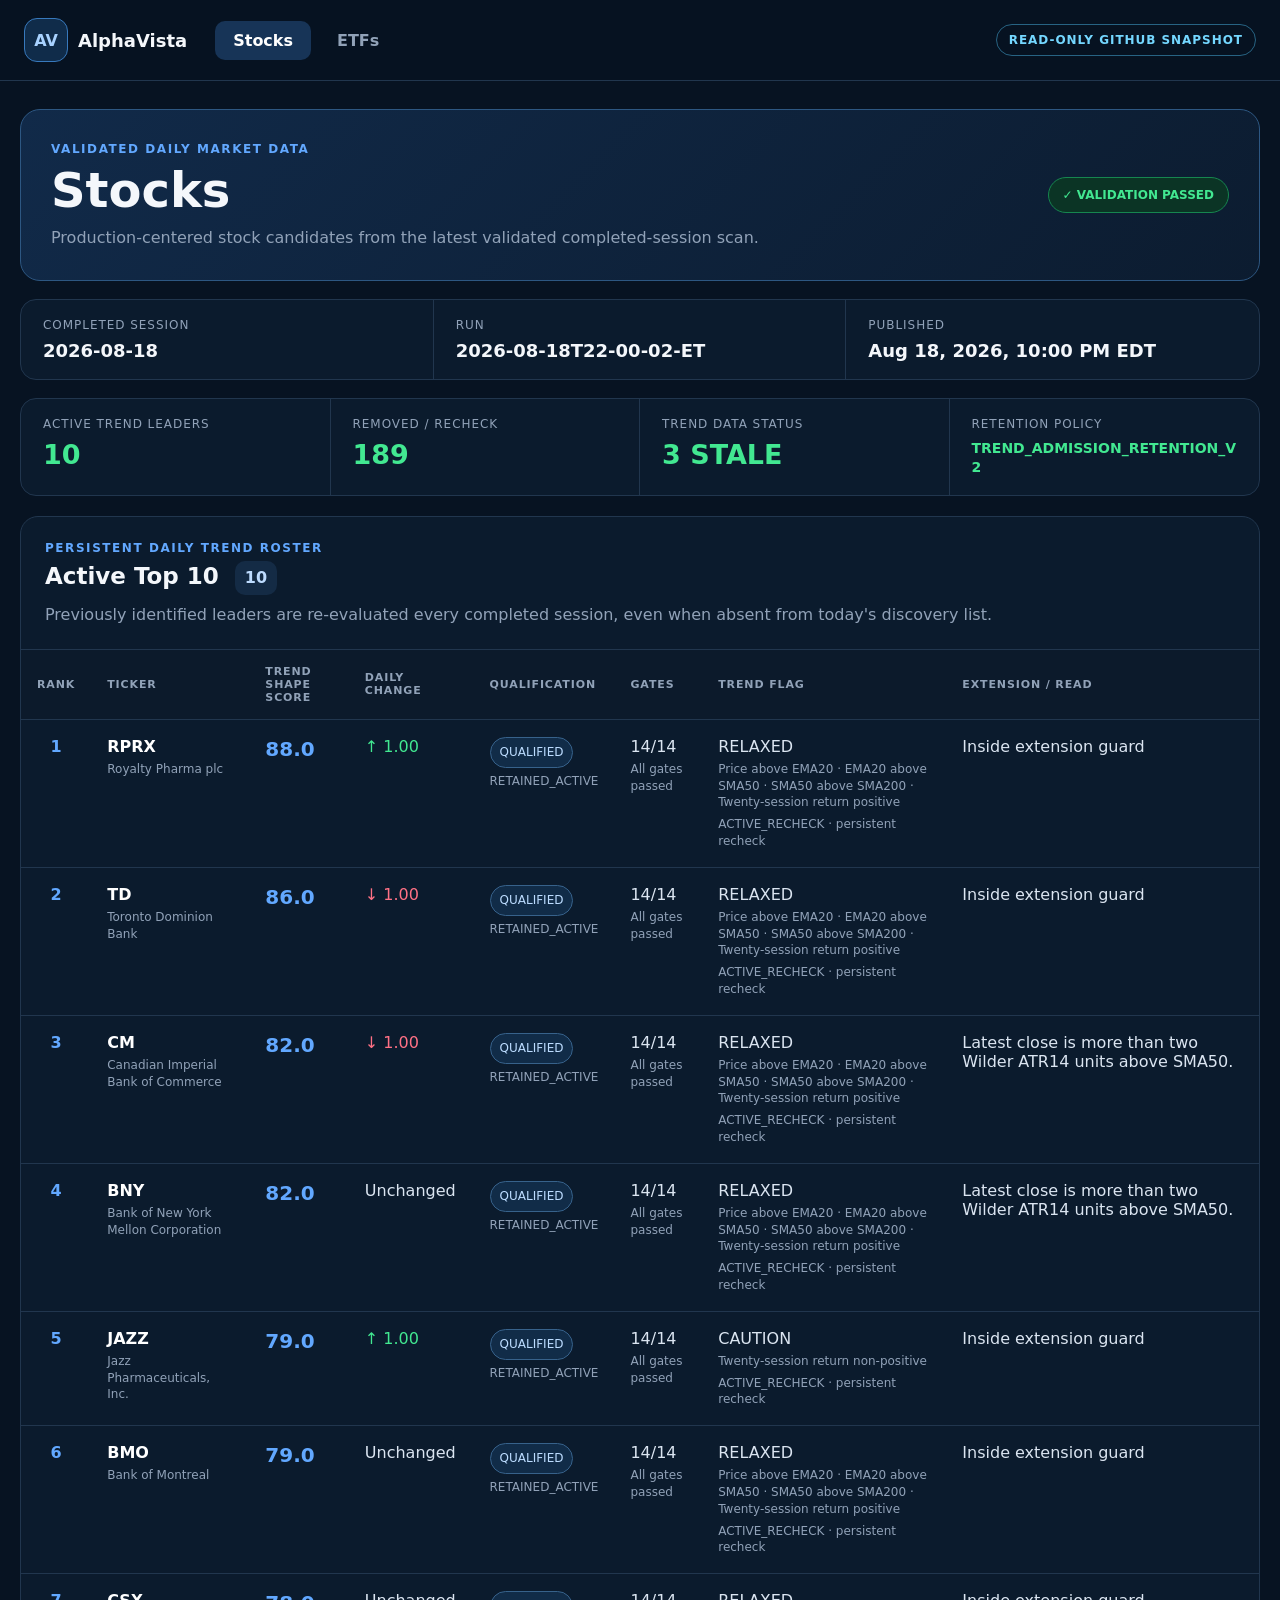
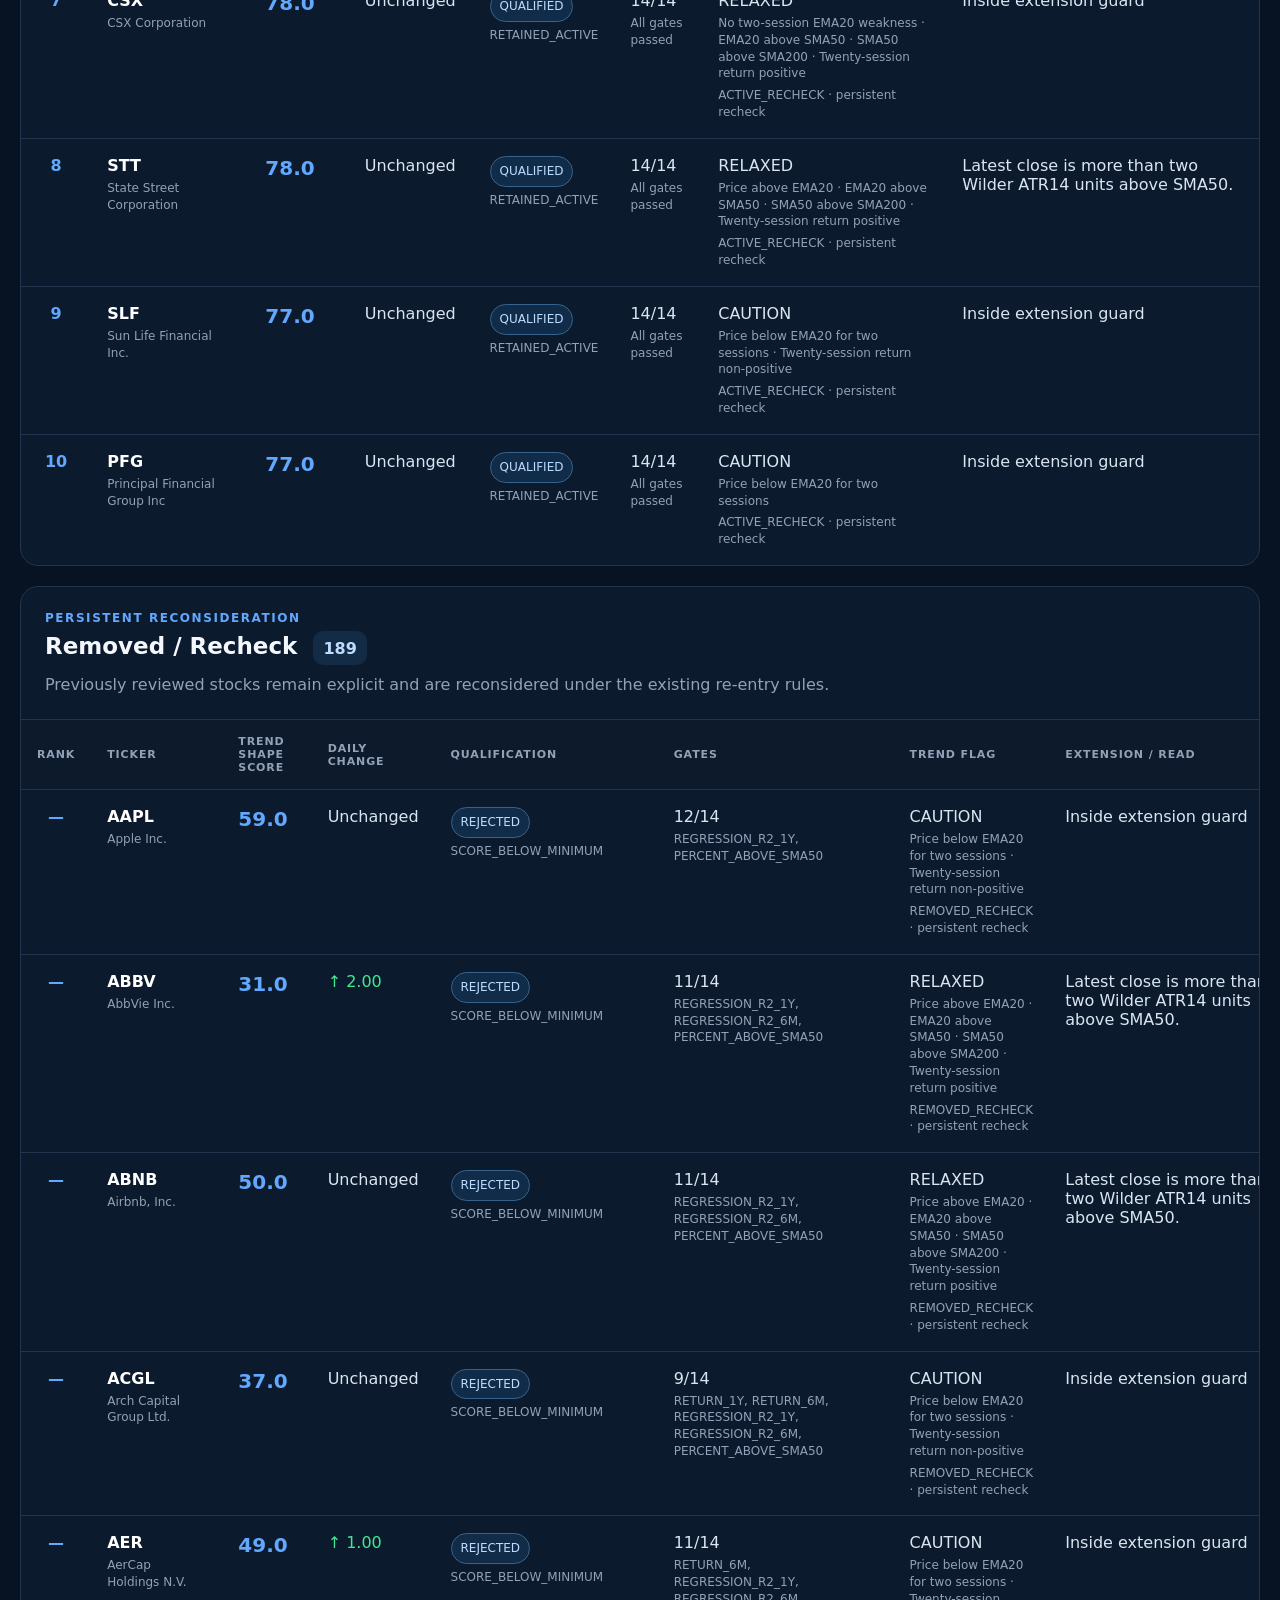
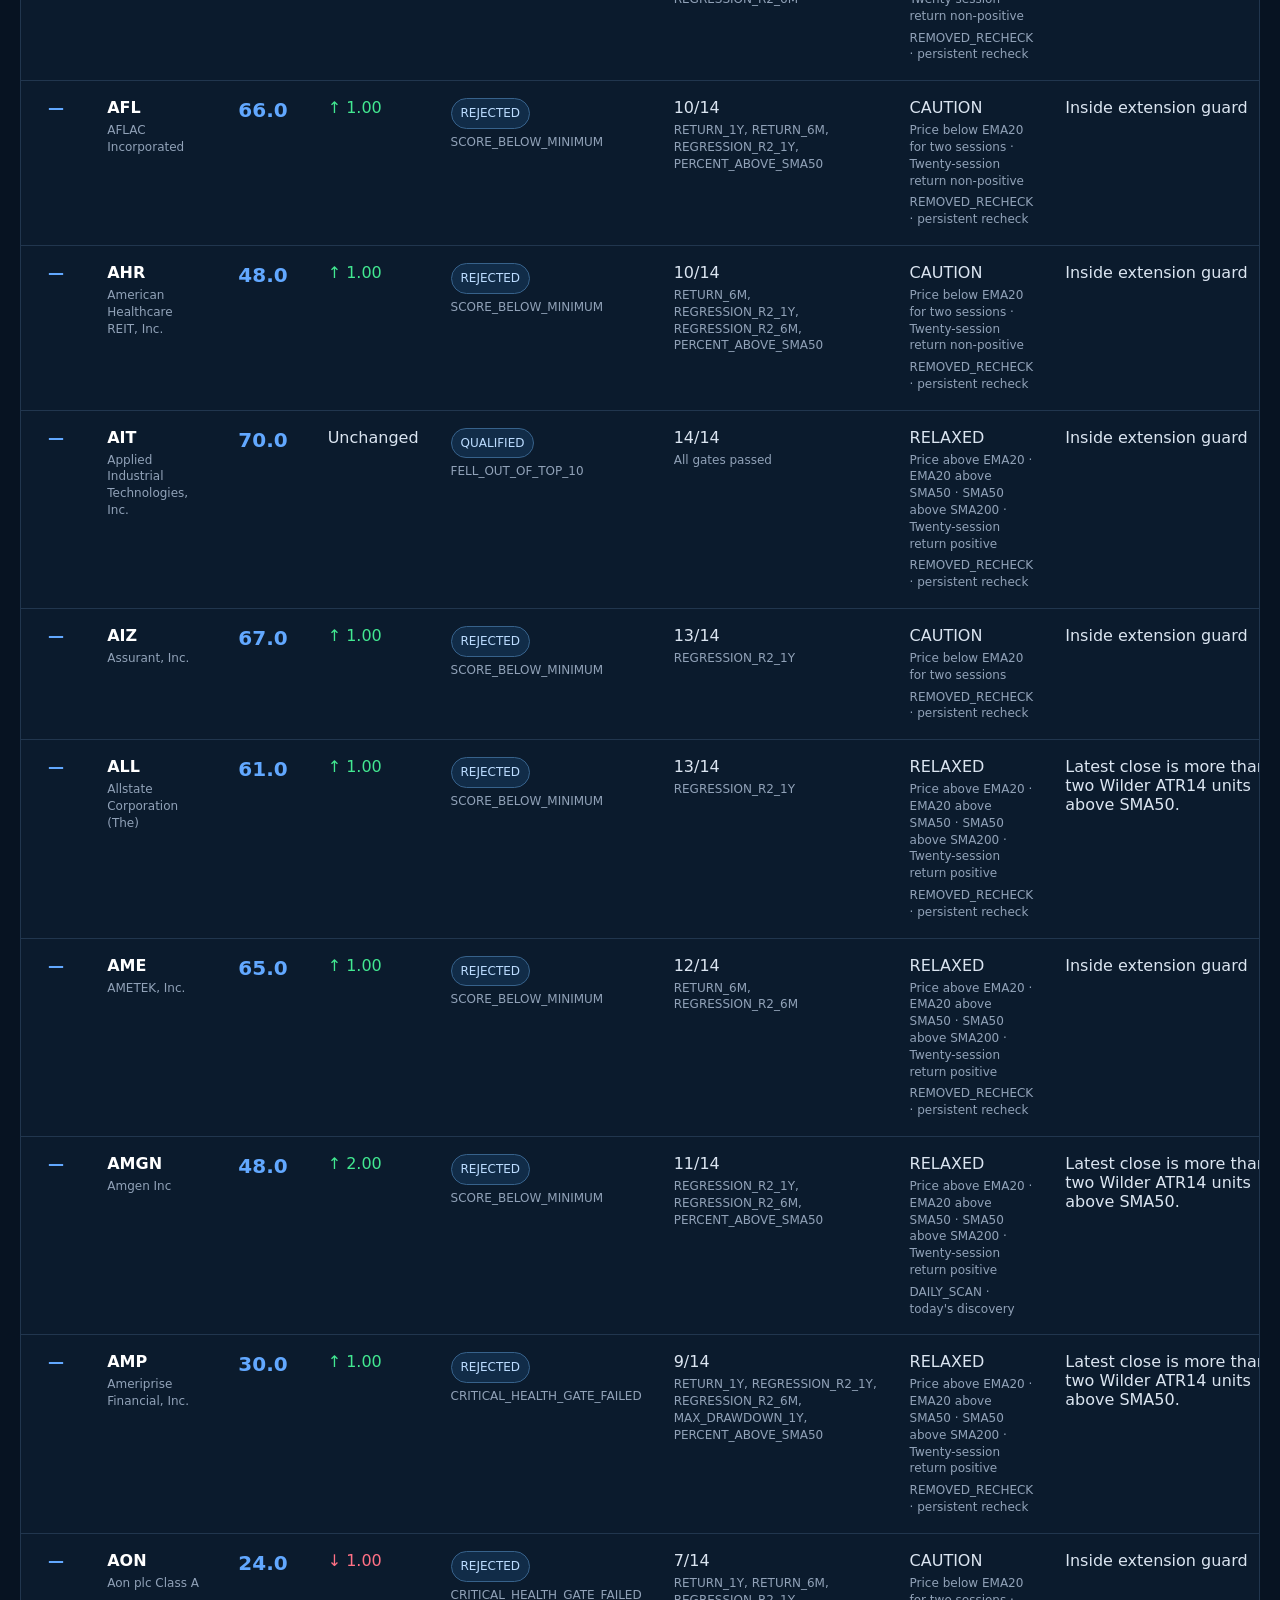
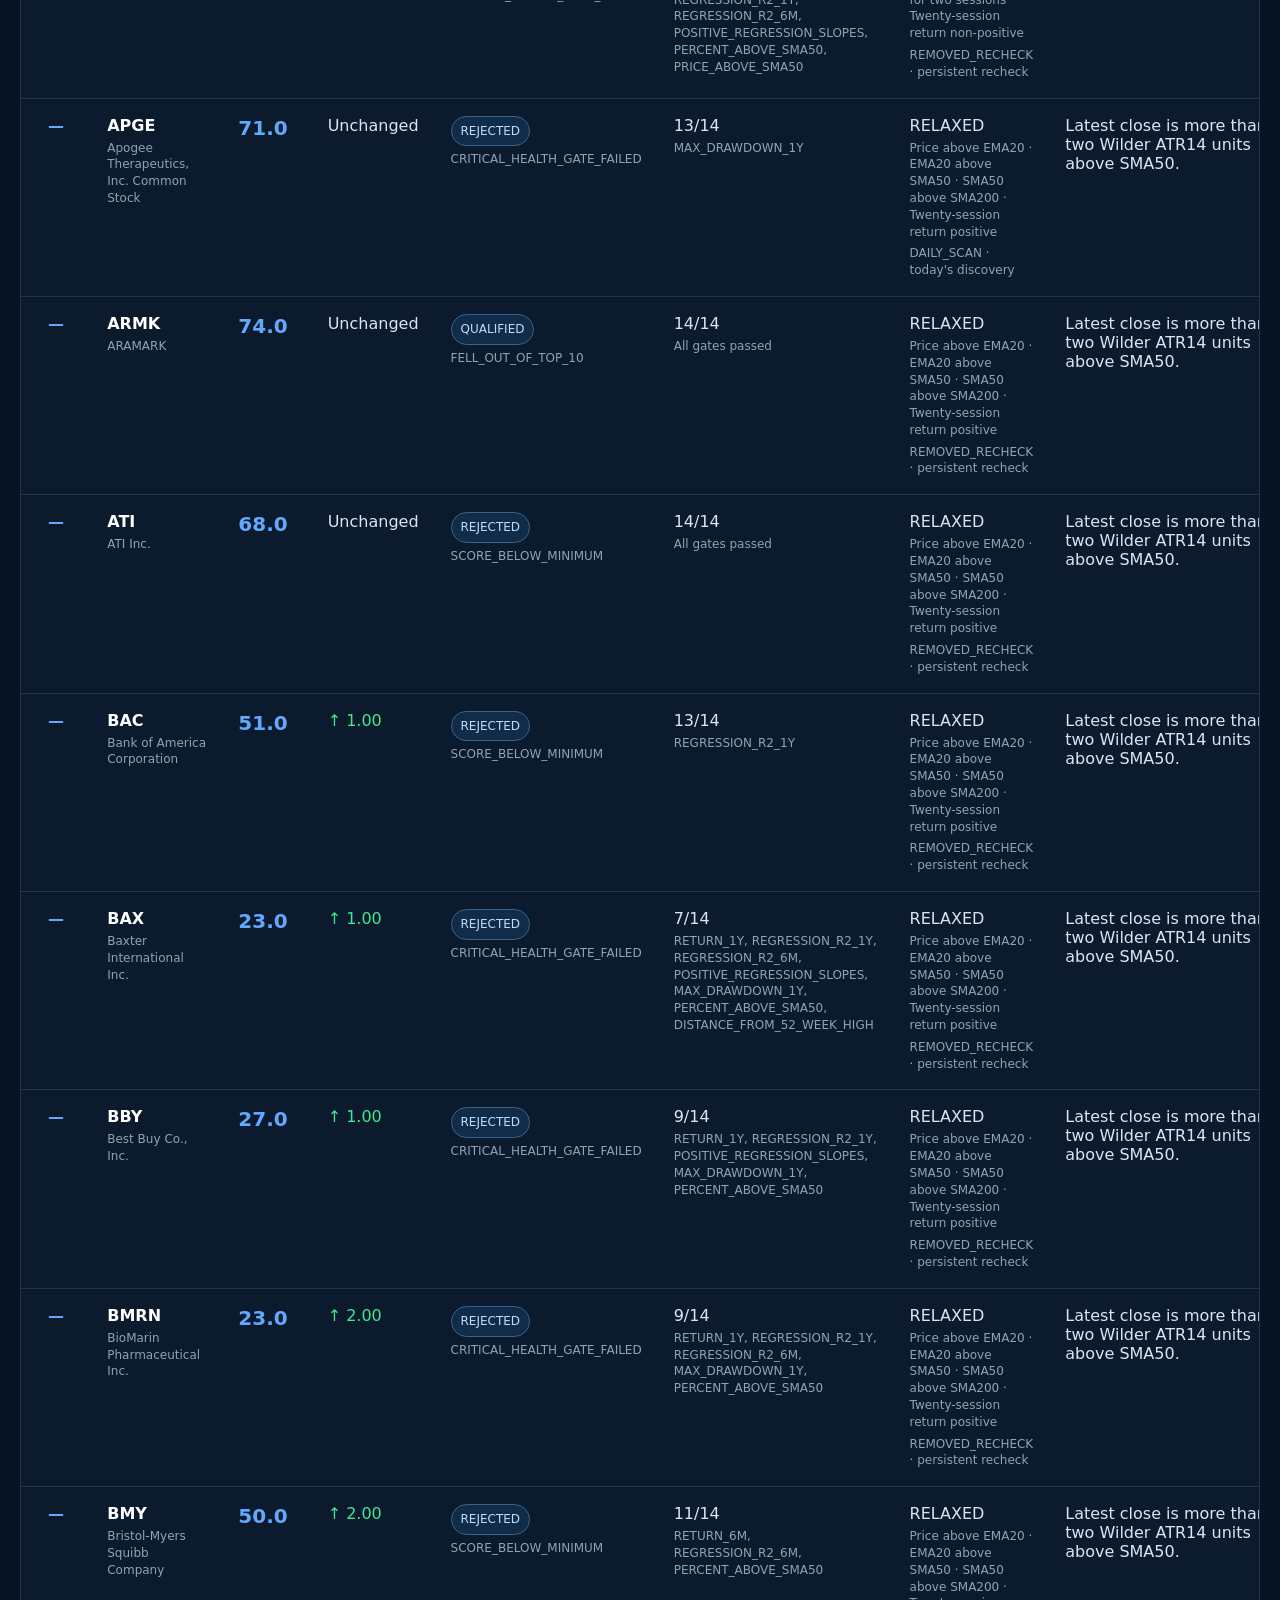
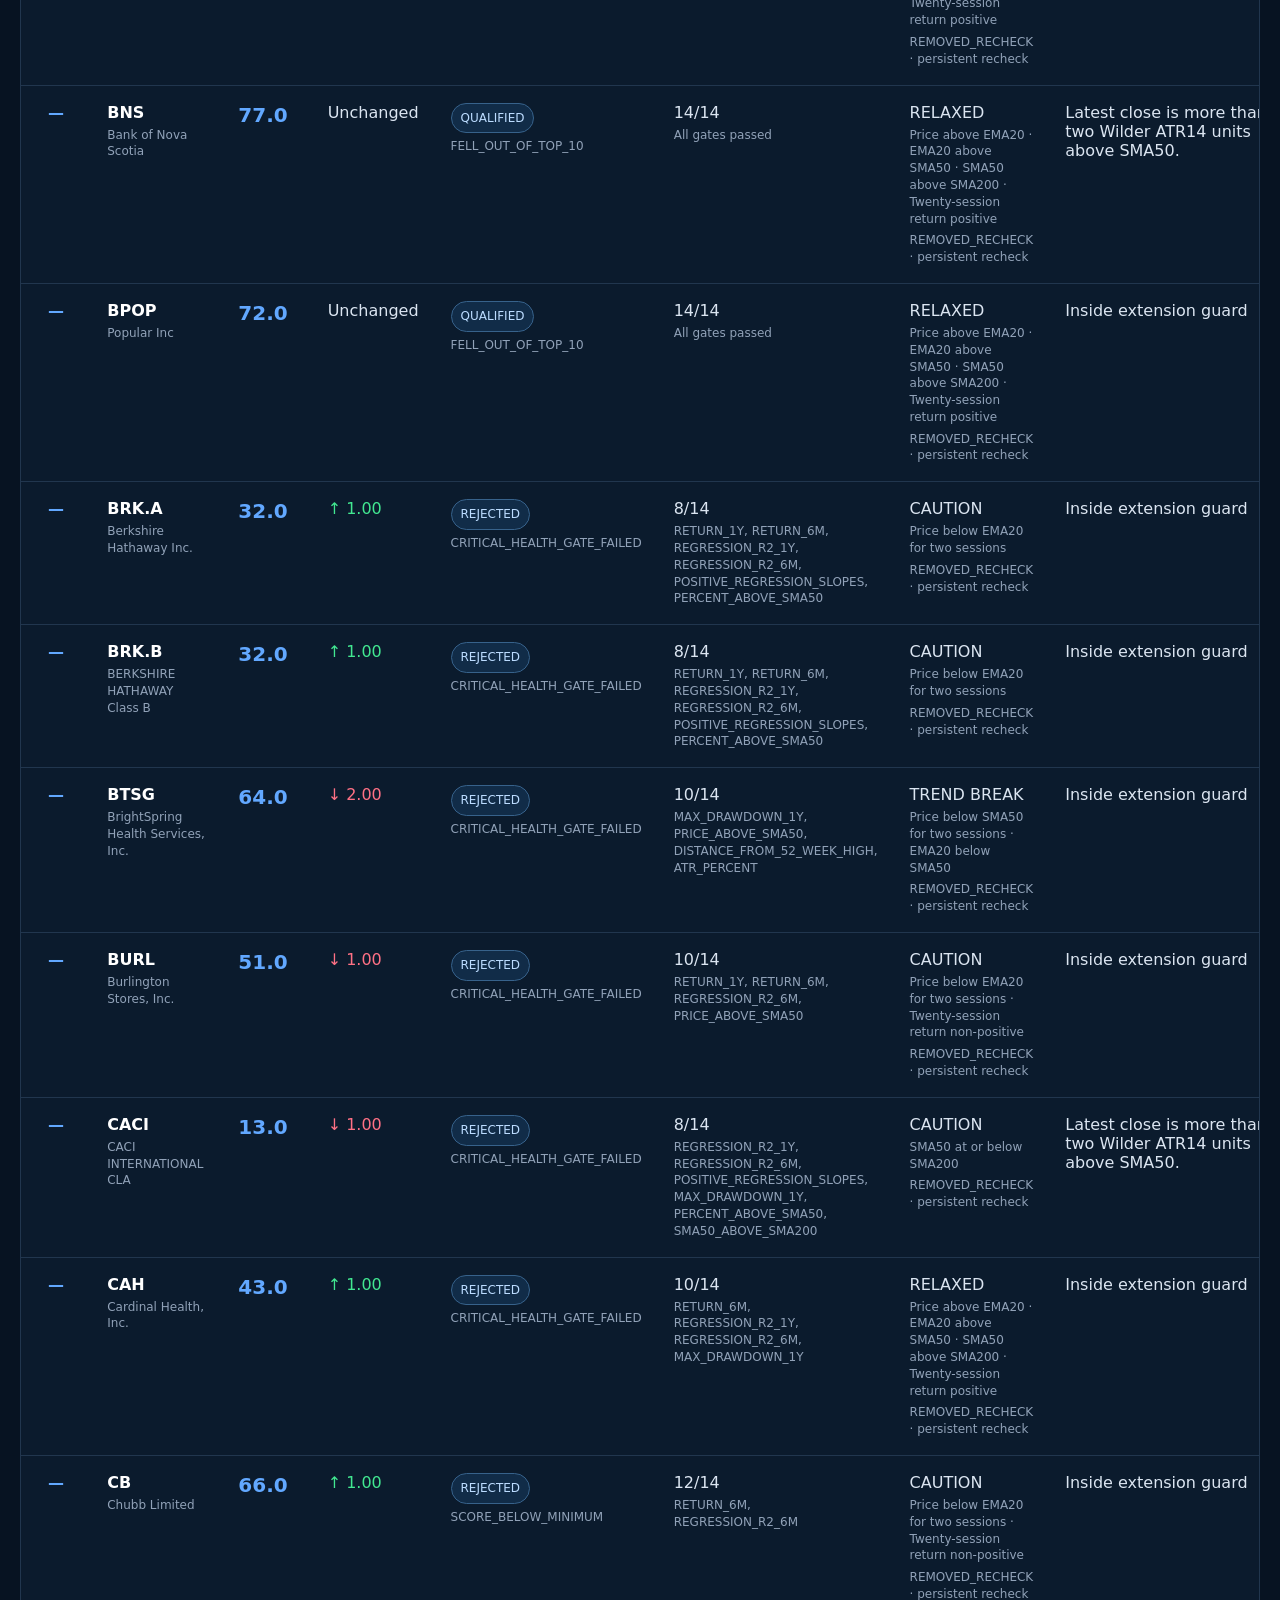
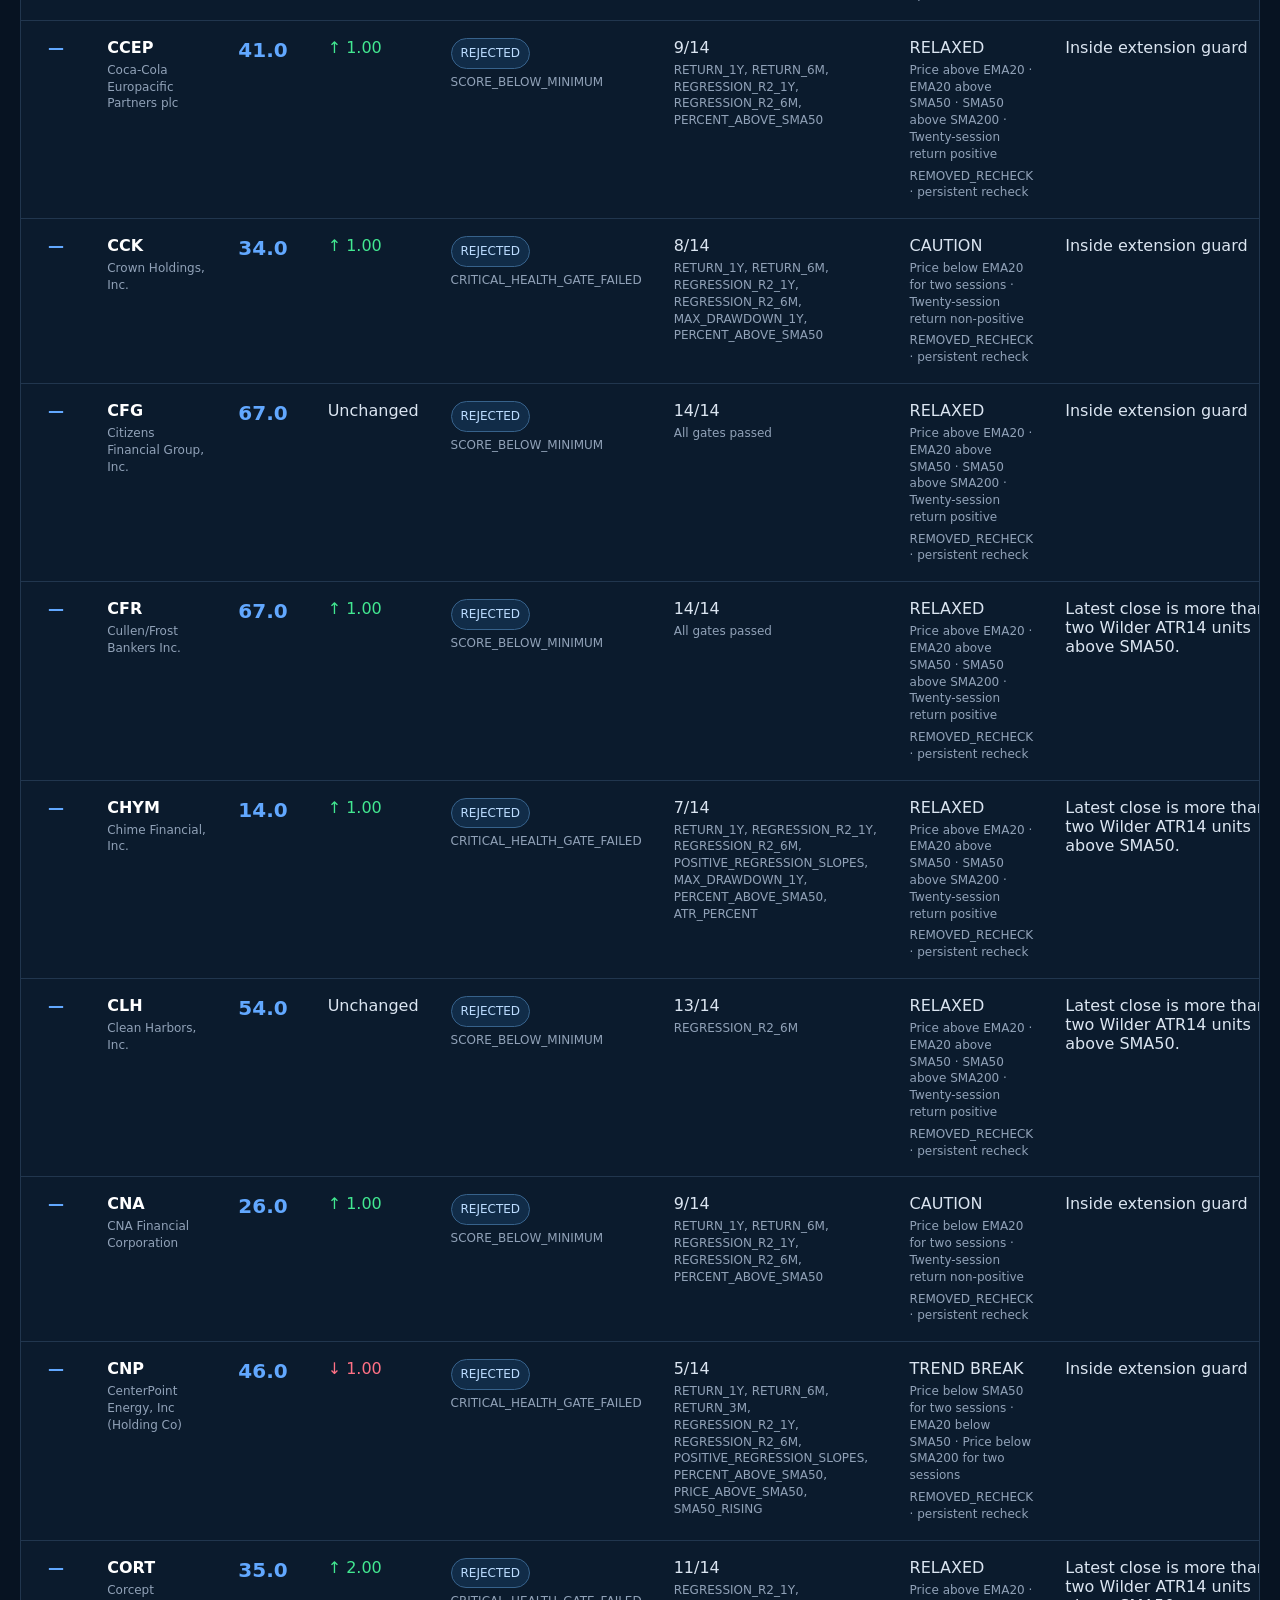
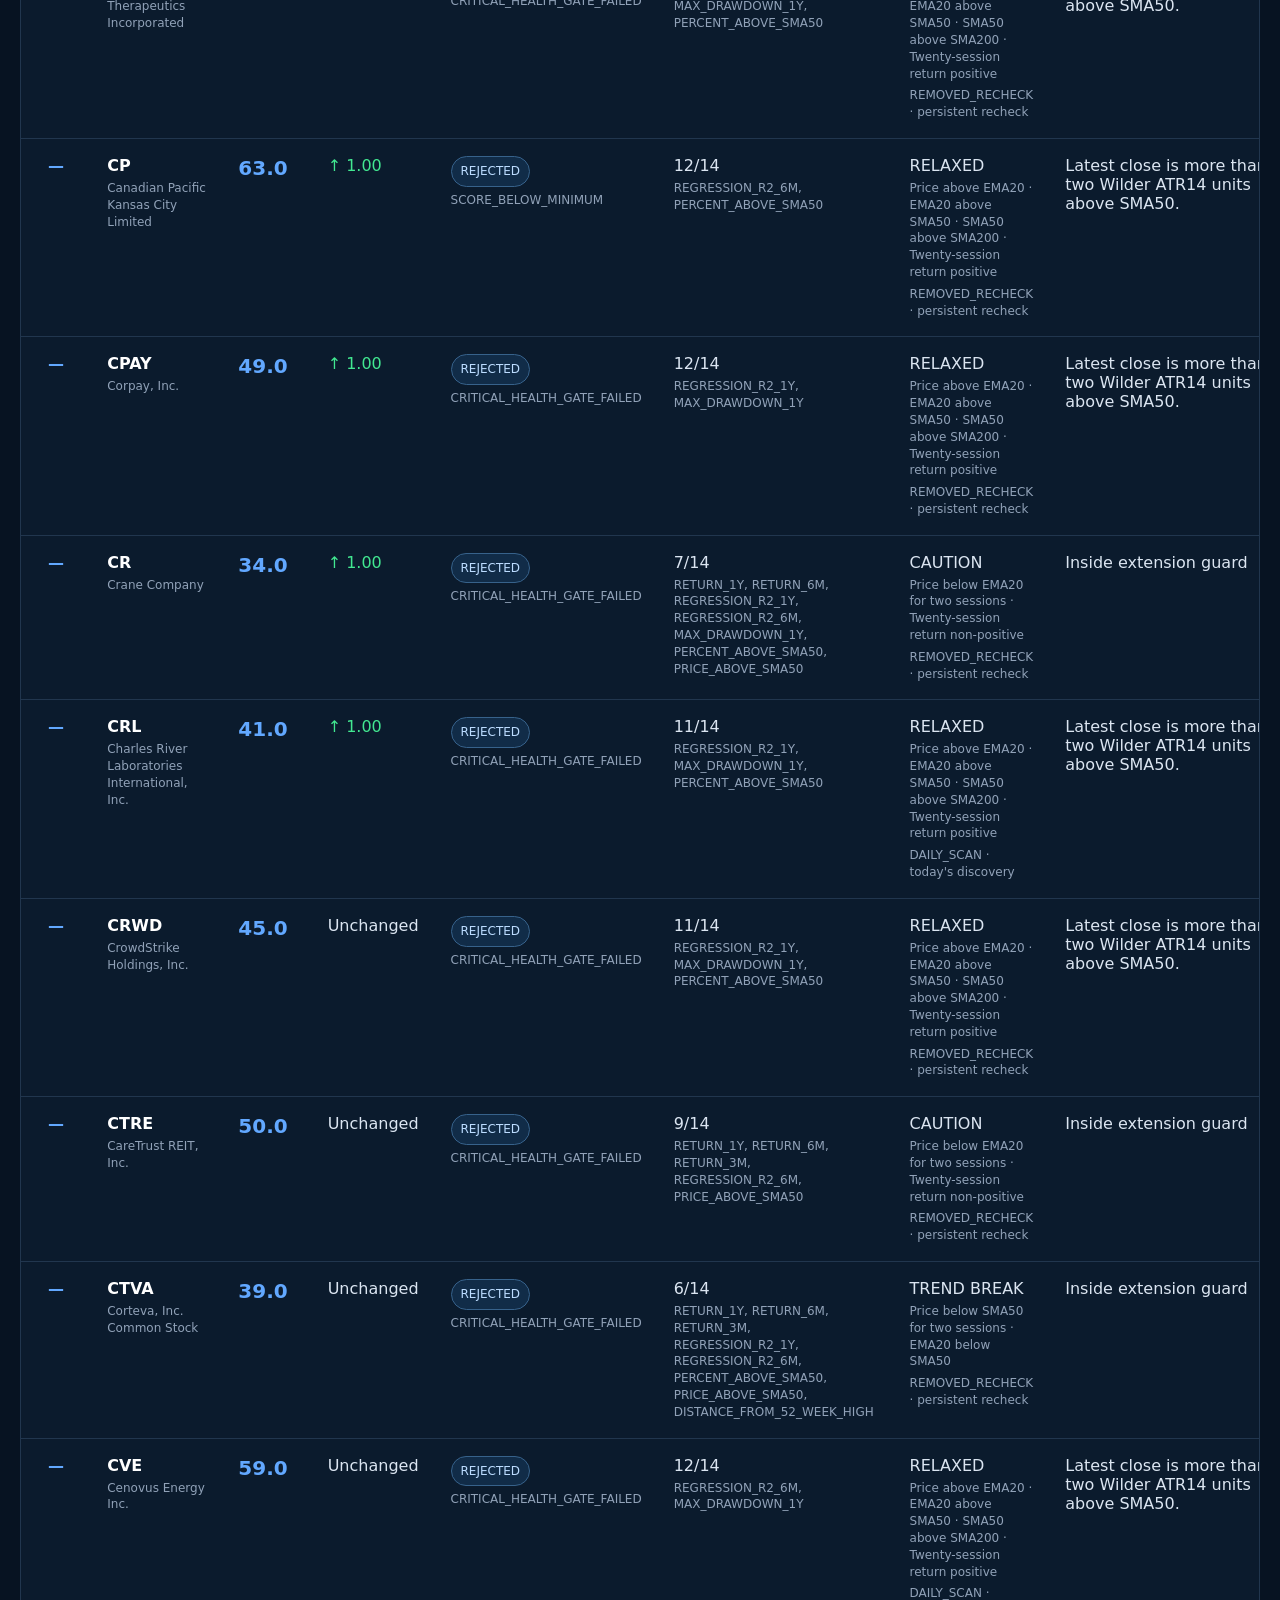
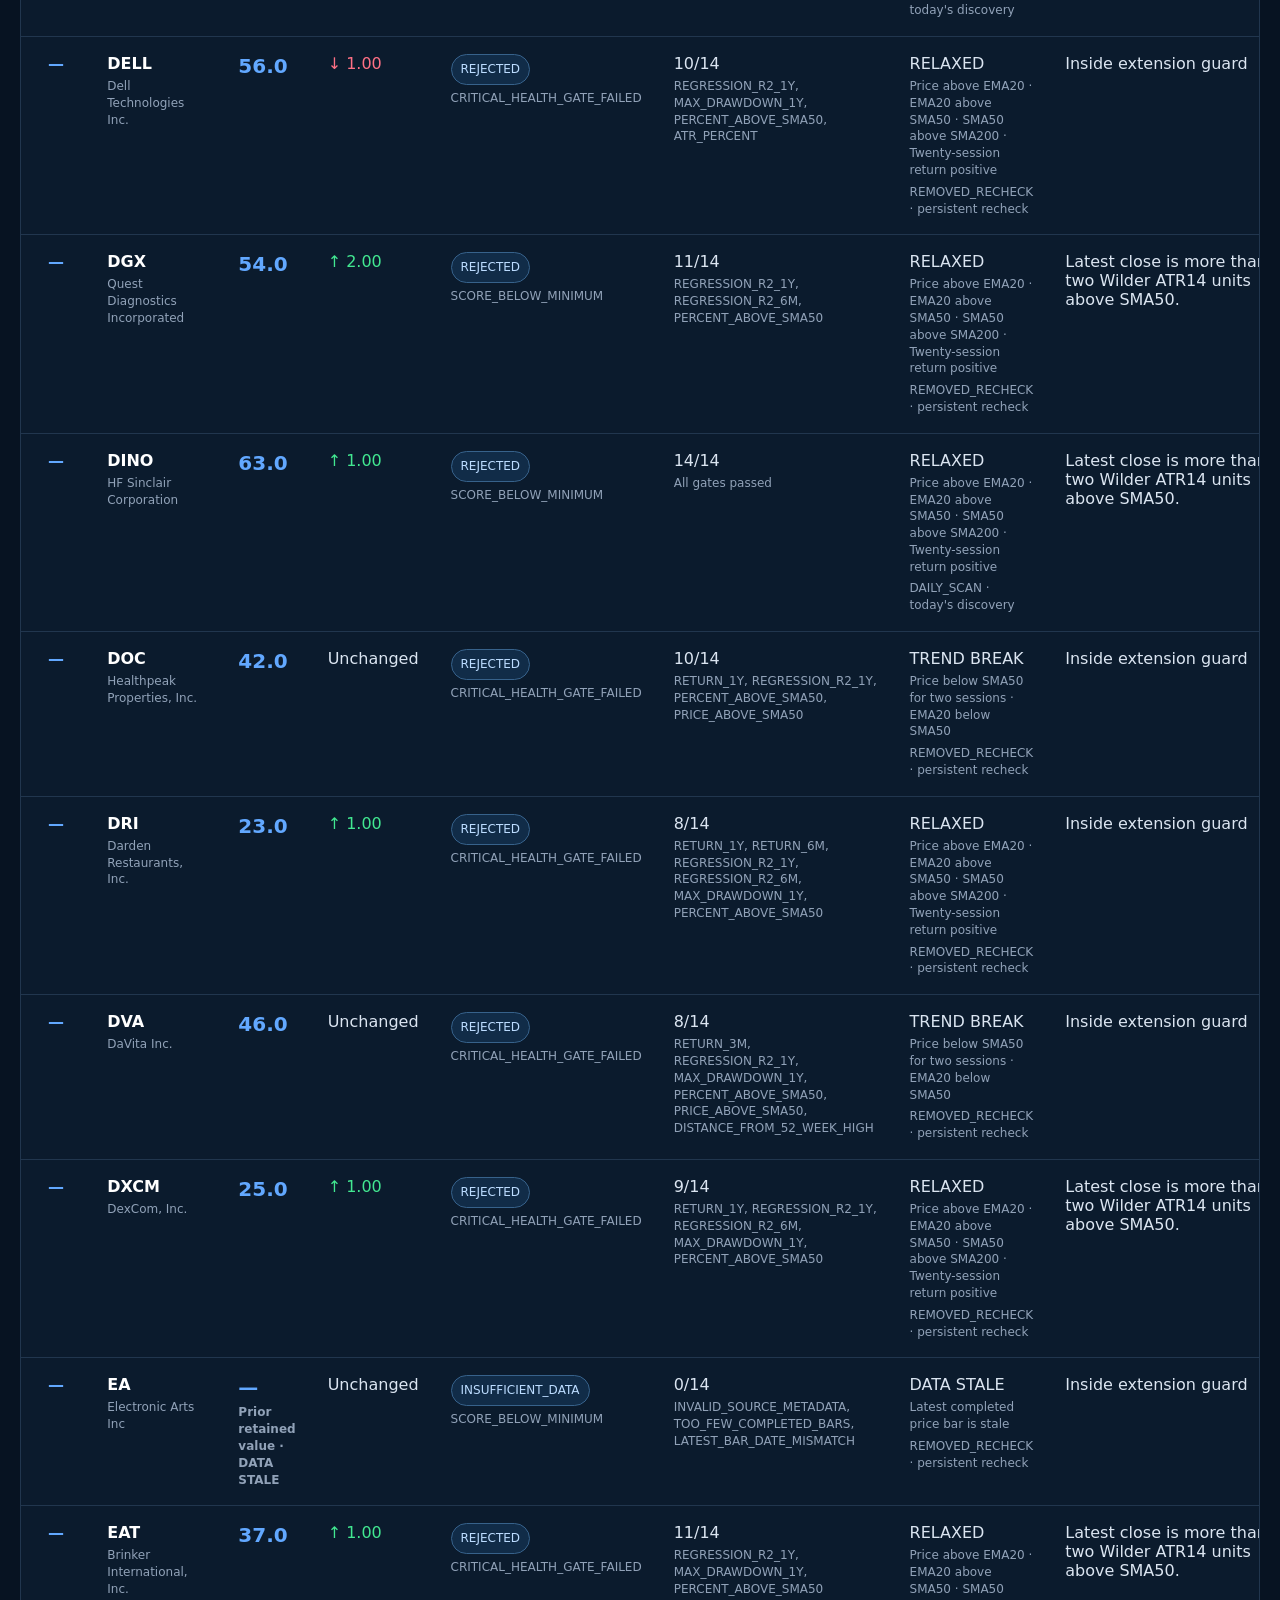
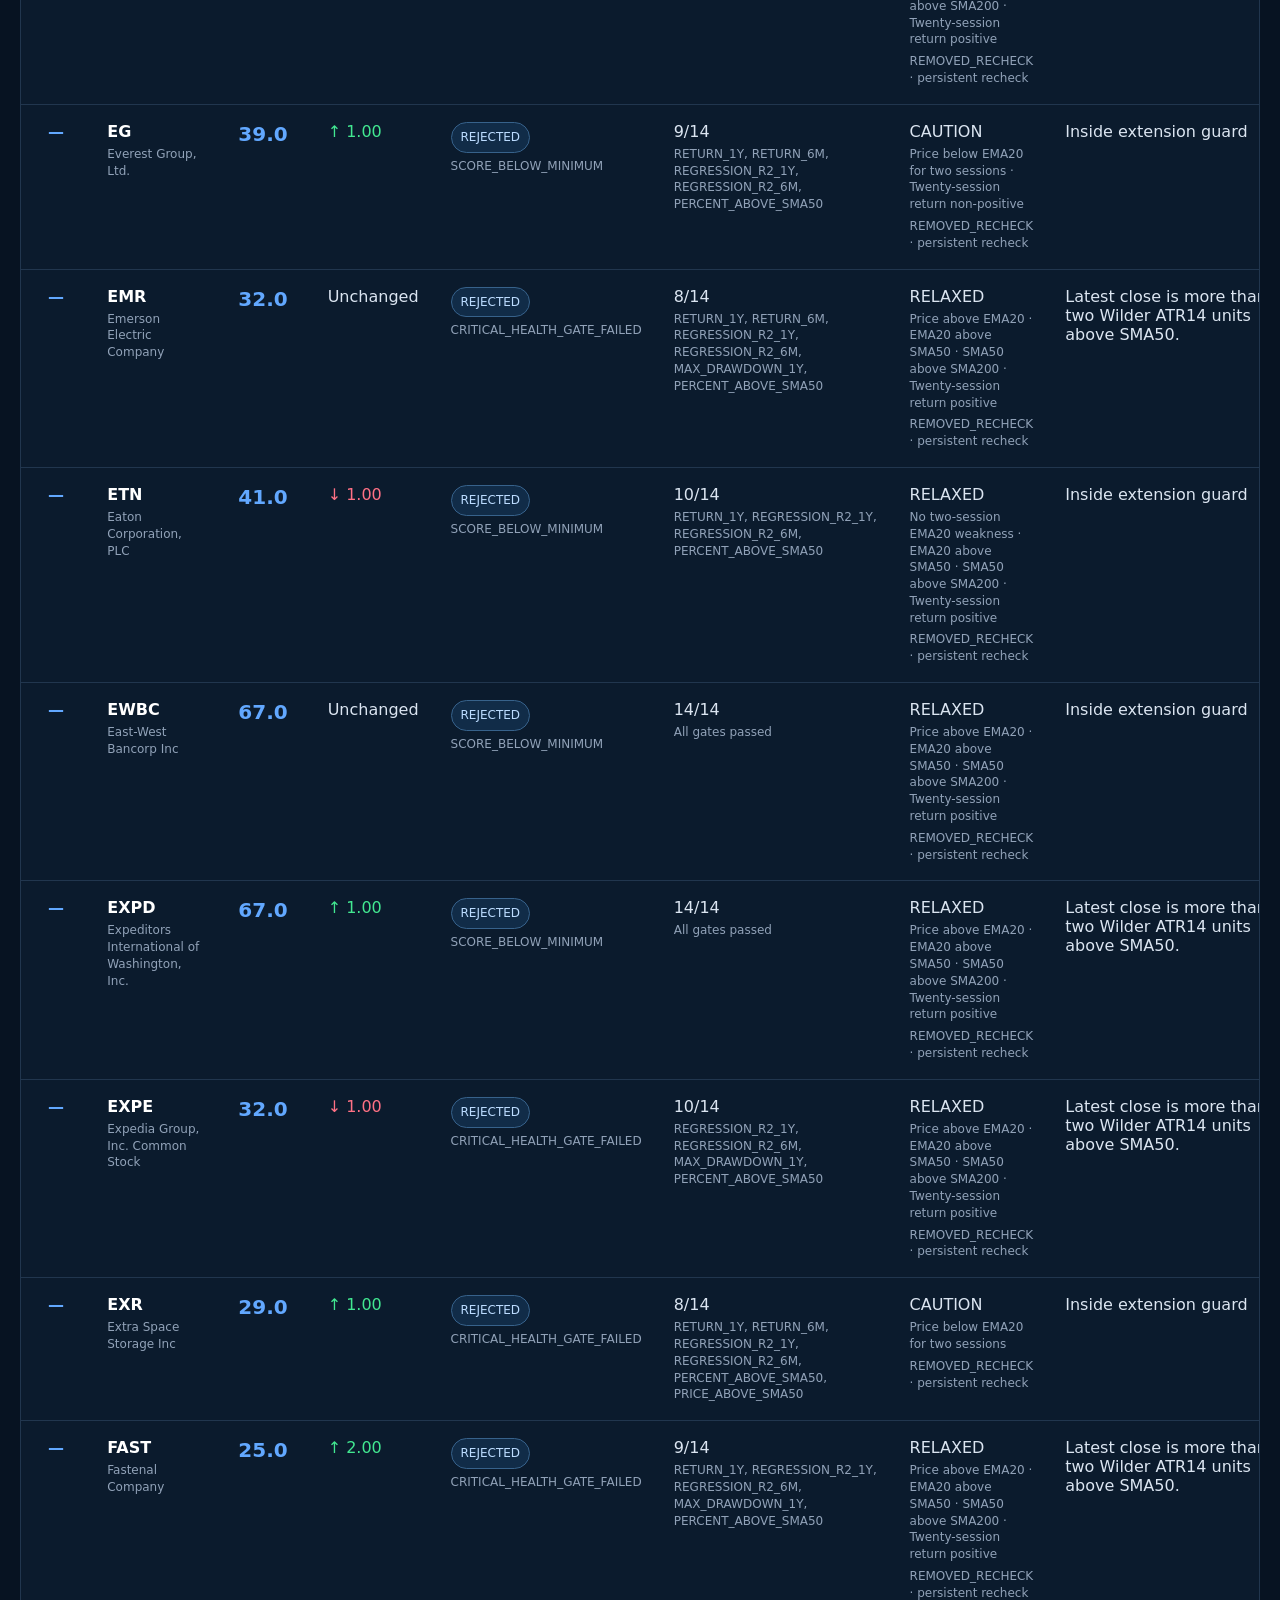
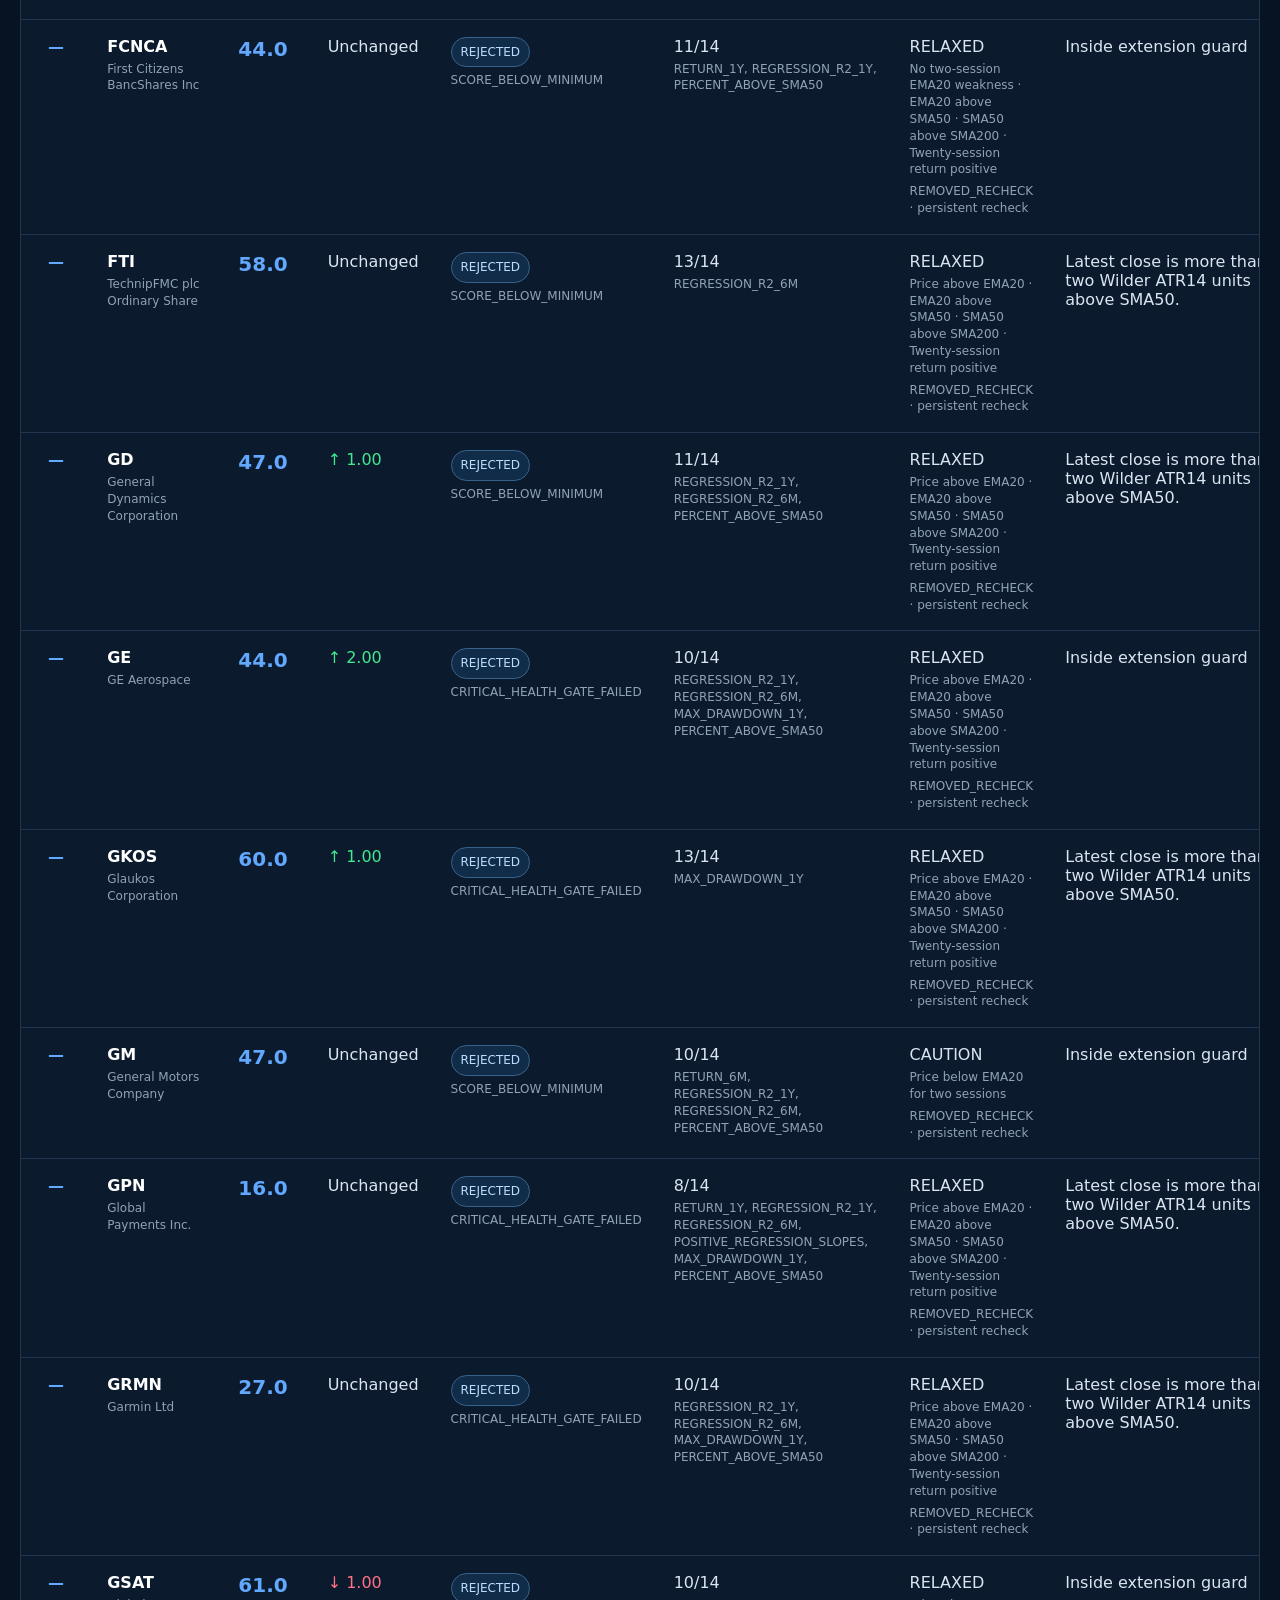
==== commit 0e3c2f44: "Publish validated market snapshot 13496ba" ====
--- a/index.html
+++ b/index.html
@@ -30,14 +30,14 @@
         <span class="validation">✓ VALIDATION PASSED</span>
       </section>
       <section class="run-meta" aria-label="Publication details">
-        <div><span>Completed session</span><strong>2026-08-14</strong></div>
-        <div><span>Run</span><strong>2026-08-14T21-57-05-ET</strong></div>
-        <div><span>Published</span><strong>Aug 14, 2026, 9:57 PM EDT</strong></div>
+        <div><span>Completed session</span><strong>2026-08-18</strong></div>
+        <div><span>Run</span><strong>2026-08-18T22-00-02-ET</strong></div>
+        <div><span>Published</span><strong>Aug 18, 2026, 10:00 PM EDT</strong></div>
       </section>
       
     <section class="summary-grid trend-summary">
       <div><span>Active Trend Leaders</span><strong>10</strong></div>
-      <div><span>Removed / Recheck</span><strong>183</strong></div>
+      <div><span>Removed / Recheck</span><strong>189</strong></div>
       <div><span>Trend data status</span><strong>3 STALE</strong></div>
       <div><span>Retention policy</span><strong class="policy-version">TREND_ADMISSION_RETENTION_V2</strong></div>
     </section>
@@ -57,8 +57,8 @@
         <tr>
           <td class="rank">1</td>
           <td><strong>RPRX</strong><span>Royalty Pharma plc</span></td>
-          <td class="score">87.0</td>
-          <td class="">Unchanged</td>
+          <td class="score">88.0</td>
+          <td class="positive">↑ 1.00</td>
           <td><span class="badge">QUALIFIED</span><span>RETAINED_ACTIVE</span></td>
           <td>14/14<span>All gates passed</span></td>
           <td>RELAXED<span>Price above EMA20 · EMA20 above SMA50 · SMA50 above SMA200 · Twenty-session return positive</span><span>ACTIVE_RECHECK · persistent recheck</span></td>
@@ -67,72 +67,72 @@
         <tr>
           <td class="rank">2</td>
           <td><strong>TD</strong><span>Toronto Dominion Bank</span></td>
-          <td class="score">87.0</td>
-          <td class="">Unchanged</td>
-          <td><span class="badge">QUALIFIED</span><span>ADMITTED</span></td>
-          <td>14/14<span>All gates passed</span></td>
-          <td>RELAXED<span>Price above EMA20 · EMA20 above SMA50 · SMA50 above SMA200 · Twenty-session return positive</span><span>DAILY_SCAN · today's discovery</span></td>
-          <td class="read">Latest close is more than two Wilder ATR14 units above SMA50.</td>
+          <td class="score">86.0</td>
+          <td class="negative">↓ 1.00</td>
+          <td><span class="badge">QUALIFIED</span><span>RETAINED_ACTIVE</span></td>
+          <td>14/14<span>All gates passed</span></td>
+          <td>RELAXED<span>Price above EMA20 · EMA20 above SMA50 · SMA50 above SMA200 · Twenty-session return positive</span><span>ACTIVE_RECHECK · persistent recheck</span></td>
+          <td class="read">Inside extension guard</td>
         </tr>
         <tr>
           <td class="rank">3</td>
           <td><strong>CM</strong><span>Canadian Imperial Bank of Commerce</span></td>
-          <td class="score">83.0</td>
-          <td class="">Unchanged</td>
+          <td class="score">82.0</td>
+          <td class="negative">↓ 1.00</td>
           <td><span class="badge">QUALIFIED</span><span>RETAINED_ACTIVE</span></td>
           <td>14/14<span>All gates passed</span></td>
-          <td>RELAXED<span>Price above EMA20 · EMA20 above SMA50 · SMA50 above SMA200 · Twenty-session return positive</span><span>DAILY_SCAN · today's discovery</span></td>
+          <td>RELAXED<span>Price above EMA20 · EMA20 above SMA50 · SMA50 above SMA200 · Twenty-session return positive</span><span>ACTIVE_RECHECK · persistent recheck</span></td>
           <td class="read">Latest close is more than two Wilder ATR14 units above SMA50.</td>
         </tr>
         <tr>
           <td class="rank">4</td>
           <td><strong>BNY</strong><span>Bank of New York Mellon Corporation</span></td>
           <td class="score">82.0</td>
-          <td class="positive">↑ 1.00</td>
+          <td class="">Unchanged</td>
           <td><span class="badge">QUALIFIED</span><span>RETAINED_ACTIVE</span></td>
           <td>14/14<span>All gates passed</span></td>
-          <td>RELAXED<span>Price above EMA20 · EMA20 above SMA50 · SMA50 above SMA200 · Twenty-session return positive</span><span>DAILY_SCAN · today's discovery</span></td>
+          <td>RELAXED<span>Price above EMA20 · EMA20 above SMA50 · SMA50 above SMA200 · Twenty-session return positive</span><span>ACTIVE_RECHECK · persistent recheck</span></td>
           <td class="read">Latest close is more than two Wilder ATR14 units above SMA50.</td>
         </tr>
         <tr>
           <td class="rank">5</td>
+          <td><strong>JAZZ</strong><span>Jazz Pharmaceuticals, Inc.</span></td>
+          <td class="score">79.0</td>
+          <td class="positive">↑ 1.00</td>
+          <td><span class="badge">QUALIFIED</span><span>RETAINED_ACTIVE</span></td>
+          <td>14/14<span>All gates passed</span></td>
+          <td>CAUTION<span>Twenty-session return non-positive</span><span>ACTIVE_RECHECK · persistent recheck</span></td>
+          <td class="read">Inside extension guard</td>
+        </tr>
+        <tr>
+          <td class="rank">6</td>
           <td><strong>BMO</strong><span>Bank of Montreal</span></td>
           <td class="score">79.0</td>
           <td class="">Unchanged</td>
           <td><span class="badge">QUALIFIED</span><span>RETAINED_ACTIVE</span></td>
           <td>14/14<span>All gates passed</span></td>
-          <td>RELAXED<span>Price above EMA20 · EMA20 above SMA50 · SMA50 above SMA200 · Twenty-session return positive</span><span>DAILY_SCAN · today's discovery</span></td>
-          <td class="read">Latest close is more than two Wilder ATR14 units above SMA50.</td>
-        </tr>
-        <tr>
-          <td class="rank">6</td>
-          <td><strong>JAZZ</strong><span>Jazz Pharmaceuticals, Inc.</span></td>
+          <td>RELAXED<span>Price above EMA20 · EMA20 above SMA50 · SMA50 above SMA200 · Twenty-session return positive</span><span>ACTIVE_RECHECK · persistent recheck</span></td>
+          <td class="read">Inside extension guard</td>
+        </tr>
+        <tr>
+          <td class="rank">7</td>
+          <td><strong>CSX</strong><span>CSX Corporation</span></td>
           <td class="score">78.0</td>
           <td class="">Unchanged</td>
           <td><span class="badge">QUALIFIED</span><span>RETAINED_ACTIVE</span></td>
           <td>14/14<span>All gates passed</span></td>
-          <td>CAUTION<span>Price below EMA20 for two sessions · Twenty-session return non-positive</span><span>ACTIVE_RECHECK · persistent recheck</span></td>
-          <td class="read">Inside extension guard</td>
-        </tr>
-        <tr>
-          <td class="rank">7</td>
+          <td>RELAXED<span>No two-session EMA20 weakness · EMA20 above SMA50 · SMA50 above SMA200 · Twenty-session return positive</span><span>ACTIVE_RECHECK · persistent recheck</span></td>
+          <td class="read">Inside extension guard</td>
+        </tr>
+        <tr>
+          <td class="rank">8</td>
           <td><strong>STT</strong><span>State Street Corporation</span></td>
           <td class="score">78.0</td>
           <td class="">Unchanged</td>
-          <td><span class="badge">QUALIFIED</span><span>ADMITTED</span></td>
-          <td>14/14<span>All gates passed</span></td>
-          <td>RELAXED<span>Price above EMA20 · EMA20 above SMA50 · SMA50 above SMA200 · Twenty-session return positive</span><span>DAILY_SCAN · today's discovery</span></td>
-          <td class="read">Latest close is more than two Wilder ATR14 units above SMA50.</td>
-        </tr>
-        <tr>
-          <td class="rank">8</td>
-          <td><strong>CSX</strong><span>CSX Corporation</span></td>
-          <td class="score">78.0</td>
-          <td class="">Unchanged</td>
           <td><span class="badge">QUALIFIED</span><span>RETAINED_ACTIVE</span></td>
           <td>14/14<span>All gates passed</span></td>
-          <td>CAUTION<span>Price below EMA20 for two sessions · Twenty-session return non-positive</span><span>ACTIVE_RECHECK · persistent recheck</span></td>
-          <td class="read">Inside extension guard</td>
+          <td>RELAXED<span>Price above EMA20 · EMA20 above SMA50 · SMA50 above SMA200 · Twenty-session return positive</span><span>ACTIVE_RECHECK · persistent recheck</span></td>
+          <td class="read">Latest close is more than two Wilder ATR14 units above SMA50.</td>
         </tr>
         <tr>
           <td class="rank">9</td>
@@ -151,7 +151,7 @@
           <td class="">Unchanged</td>
           <td><span class="badge">QUALIFIED</span><span>RETAINED_ACTIVE</span></td>
           <td>14/14<span>All gates passed</span></td>
-          <td>RELAXED<span>Price above EMA20 · EMA20 above SMA50 · SMA50 above SMA200 · Twenty-session return positive</span><span>ACTIVE_RECHECK · persistent recheck</span></td>
+          <td>CAUTION<span>Price below EMA20 for two sessions</span><span>ACTIVE_RECHECK · persistent recheck</span></td>
           <td class="read">Inside extension guard</td>
         </tr></tbody>
         </table>
@@ -162,7 +162,7 @@
       <header class="panel-header">
         <div>
           <p class="eyebrow">PERSISTENT RECONSIDERATION</p>
-          <h2>Removed / Recheck <span class="count">183</span></h2>
+          <h2>Removed / Recheck <span class="count">189</span></h2>
           <p>Previously reviewed stocks remain explicit and are reconsidered under the existing re-entry rules.</p>
         </div>
       </header>
@@ -175,20 +175,20 @@
           <td><strong>AAPL</strong><span>Apple Inc.</span></td>
           <td class="score">59.0</td>
           <td class="">Unchanged</td>
-          <td><span class="badge">REJECTED</span><span>CRITICAL_HEALTH_GATE_FAILED</span></td>
-          <td>11/14<span>REGRESSION_R2_1Y, PERCENT_ABOVE_SMA50, PRICE_ABOVE_SMA50</span></td>
+          <td><span class="badge">REJECTED</span><span>SCORE_BELOW_MINIMUM</span></td>
+          <td>12/14<span>REGRESSION_R2_1Y, PERCENT_ABOVE_SMA50</span></td>
           <td>CAUTION<span>Price below EMA20 for two sessions · Twenty-session return non-positive</span><span>REMOVED_RECHECK · persistent recheck</span></td>
           <td class="read">Inside extension guard</td>
         </tr>
         <tr>
           <td class="rank">—</td>
           <td><strong>ABBV</strong><span>AbbVie Inc.</span></td>
-          <td class="score">29.0</td>
-          <td class="">Unchanged</td>
-          <td><span class="badge">REJECTED</span><span>SCORE_BELOW_MINIMUM</span></td>
-          <td>9/14<span>RETURN_1Y, RETURN_6M, REGRESSION_R2_1Y, REGRESSION_R2_6M, PERCENT_ABOVE_SMA50</span></td>
-          <td>CAUTION<span>Twenty-session return non-positive</span><span>REMOVED_RECHECK · persistent recheck</span></td>
-          <td class="read">Inside extension guard</td>
+          <td class="score">31.0</td>
+          <td class="positive">↑ 2.00</td>
+          <td><span class="badge">REJECTED</span><span>SCORE_BELOW_MINIMUM</span></td>
+          <td>11/14<span>REGRESSION_R2_1Y, REGRESSION_R2_6M, PERCENT_ABOVE_SMA50</span></td>
+          <td>RELAXED<span>Price above EMA20 · EMA20 above SMA50 · SMA50 above SMA200 · Twenty-session return positive</span><span>REMOVED_RECHECK · persistent recheck</span></td>
+          <td class="read">Latest close is more than two Wilder ATR14 units above SMA50.</td>
         </tr>
         <tr>
           <td class="rank">—</td>
@@ -204,7 +204,7 @@
           <td class="rank">—</td>
           <td><strong>ACGL</strong><span>Arch Capital Group Ltd.</span></td>
           <td class="score">37.0</td>
-          <td class="positive">↑ 1.00</td>
+          <td class="">Unchanged</td>
           <td><span class="badge">REJECTED</span><span>SCORE_BELOW_MINIMUM</span></td>
           <td>9/14<span>RETURN_1Y, RETURN_6M, REGRESSION_R2_1Y, REGRESSION_R2_6M, PERCENT_ABOVE_SMA50</span></td>
           <td>CAUTION<span>Price below EMA20 for two sessions · Twenty-session return non-positive</span><span>REMOVED_RECHECK · persistent recheck</span></td>
@@ -213,17 +213,17 @@
         <tr>
           <td class="rank">—</td>
           <td><strong>AER</strong><span>AerCap Holdings N.V.</span></td>
-          <td class="score">48.0</td>
+          <td class="score">49.0</td>
           <td class="positive">↑ 1.00</td>
           <td><span class="badge">REJECTED</span><span>SCORE_BELOW_MINIMUM</span></td>
           <td>11/14<span>RETURN_6M, REGRESSION_R2_1Y, REGRESSION_R2_6M</span></td>
-          <td>RELAXED<span>Price above EMA20 · EMA20 above SMA50 · SMA50 above SMA200 · Twenty-session return positive</span><span>REMOVED_RECHECK · persistent recheck</span></td>
+          <td>CAUTION<span>Price below EMA20 for two sessions · Twenty-session return non-positive</span><span>REMOVED_RECHECK · persistent recheck</span></td>
           <td class="read">Inside extension guard</td>
         </tr>
         <tr>
           <td class="rank">—</td>
           <td><strong>AFL</strong><span>AFLAC Incorporated</span></td>
-          <td class="score">65.0</td>
+          <td class="score">66.0</td>
           <td class="positive">↑ 1.00</td>
           <td><span class="badge">REJECTED</span><span>SCORE_BELOW_MINIMUM</span></td>
           <td>10/14<span>RETURN_1Y, RETURN_6M, REGRESSION_R2_1Y, PERCENT_ABOVE_SMA50</span></td>
@@ -233,7 +233,7 @@
         <tr>
           <td class="rank">—</td>
           <td><strong>AHR</strong><span>American Healthcare REIT, Inc.</span></td>
-          <td class="score">47.0</td>
+          <td class="score">48.0</td>
           <td class="positive">↑ 1.00</td>
           <td><span class="badge">REJECTED</span><span>SCORE_BELOW_MINIMUM</span></td>
           <td>10/14<span>RETURN_6M, REGRESSION_R2_1Y, REGRESSION_R2_6M, PERCENT_ABOVE_SMA50</span></td>
@@ -244,26 +244,26 @@
           <td class="rank">—</td>
           <td><strong>AIT</strong><span>Applied Industrial Technologies, Inc.</span></td>
           <td class="score">70.0</td>
-          <td class="positive">↑ 1.00</td>
+          <td class="">Unchanged</td>
           <td><span class="badge">QUALIFIED</span><span>FELL_OUT_OF_TOP_10</span></td>
           <td>14/14<span>All gates passed</span></td>
           <td>RELAXED<span>Price above EMA20 · EMA20 above SMA50 · SMA50 above SMA200 · Twenty-session return positive</span><span>REMOVED_RECHECK · persistent recheck</span></td>
-          <td class="read">Latest close is more than two Wilder ATR14 units above SMA50.</td>
+          <td class="read">Inside extension guard</td>
         </tr>
         <tr>
           <td class="rank">—</td>
           <td><strong>AIZ</strong><span>Assurant, Inc.</span></td>
-          <td class="score">66.0</td>
-          <td class="">Unchanged</td>
+          <td class="score">67.0</td>
+          <td class="positive">↑ 1.00</td>
           <td><span class="badge">REJECTED</span><span>SCORE_BELOW_MINIMUM</span></td>
           <td>13/14<span>REGRESSION_R2_1Y</span></td>
-          <td>RELAXED<span>Price above EMA20 · EMA20 above SMA50 · SMA50 above SMA200 · Twenty-session return positive</span><span>REMOVED_RECHECK · persistent recheck</span></td>
+          <td>CAUTION<span>Price below EMA20 for two sessions</span><span>REMOVED_RECHECK · persistent recheck</span></td>
           <td class="read">Inside extension guard</td>
         </tr>
         <tr>
           <td class="rank">—</td>
           <td><strong>ALL</strong><span>Allstate Corporation (The)</span></td>
-          <td class="score">60.0</td>
+          <td class="score">61.0</td>
           <td class="positive">↑ 1.00</td>
           <td><span class="badge">REJECTED</span><span>SCORE_BELOW_MINIMUM</span></td>
           <td>13/14<span>REGRESSION_R2_1Y</span></td>
@@ -273,40 +273,40 @@
         <tr>
           <td class="rank">—</td>
           <td><strong>AME</strong><span>AMETEK, Inc.</span></td>
-          <td class="score">64.0</td>
-          <td class="">Unchanged</td>
-          <td><span class="badge">REJECTED</span><span>SCORE_BELOW_MINIMUM</span></td>
-          <td>13/14<span>REGRESSION_R2_6M</span></td>
-          <td>RELAXED<span>Price above EMA20 · EMA20 above SMA50 · SMA50 above SMA200 · Twenty-session return positive</span><span>REMOVED_RECHECK · persistent recheck</span></td>
-          <td class="read">Latest close is more than two Wilder ATR14 units above SMA50.</td>
-        </tr>
-        <tr>
-          <td class="rank">—</td>
-          <td><strong>AMGN</strong><span>Amgen Inc.</span></td>
-          <td class="score">46.0</td>
-          <td class="">Unchanged</td>
+          <td class="score">65.0</td>
+          <td class="positive">↑ 1.00</td>
+          <td><span class="badge">REJECTED</span><span>SCORE_BELOW_MINIMUM</span></td>
+          <td>12/14<span>RETURN_6M, REGRESSION_R2_6M</span></td>
+          <td>RELAXED<span>Price above EMA20 · EMA20 above SMA50 · SMA50 above SMA200 · Twenty-session return positive</span><span>REMOVED_RECHECK · persistent recheck</span></td>
+          <td class="read">Inside extension guard</td>
+        </tr>
+        <tr>
+          <td class="rank">—</td>
+          <td><strong>AMGN</strong><span>Amgen Inc</span></td>
+          <td class="score">48.0</td>
+          <td class="positive">↑ 2.00</td>
           <td><span class="badge">REJECTED</span><span>SCORE_BELOW_MINIMUM</span></td>
           <td>11/14<span>REGRESSION_R2_1Y, REGRESSION_R2_6M, PERCENT_ABOVE_SMA50</span></td>
-          <td>RELAXED<span>Price above EMA20 · EMA20 above SMA50 · SMA50 above SMA200 · Twenty-session return positive</span><span>REMOVED_RECHECK · persistent recheck</span></td>
+          <td>RELAXED<span>Price above EMA20 · EMA20 above SMA50 · SMA50 above SMA200 · Twenty-session return positive</span><span>DAILY_SCAN · today's discovery</span></td>
           <td class="read">Latest close is more than two Wilder ATR14 units above SMA50.</td>
         </tr>
         <tr>
           <td class="rank">—</td>
           <td><strong>AMP</strong><span>Ameriprise Financial, Inc.</span></td>
-          <td class="score">29.0</td>
+          <td class="score">30.0</td>
           <td class="positive">↑ 1.00</td>
           <td><span class="badge">REJECTED</span><span>CRITICAL_HEALTH_GATE_FAILED</span></td>
           <td>9/14<span>RETURN_1Y, REGRESSION_R2_1Y, REGRESSION_R2_6M, MAX_DRAWDOWN_1Y, PERCENT_ABOVE_SMA50</span></td>
-          <td>RELAXED<span>Price above EMA20 · EMA20 above SMA50 · SMA50 above SMA200 · Twenty-session return positive</span><span>DAILY_SCAN · today's discovery</span></td>
+          <td>RELAXED<span>Price above EMA20 · EMA20 above SMA50 · SMA50 above SMA200 · Twenty-session return positive</span><span>REMOVED_RECHECK · persistent recheck</span></td>
           <td class="read">Latest close is more than two Wilder ATR14 units above SMA50.</td>
         </tr>
         <tr>
           <td class="rank">—</td>
           <td><strong>AON</strong><span>Aon plc Class A</span></td>
-          <td class="score">25.0</td>
-          <td class="">Unchanged</td>
-          <td><span class="badge">REJECTED</span><span>CRITICAL_HEALTH_GATE_FAILED</span></td>
-          <td>9/14<span>RETURN_1Y, REGRESSION_R2_1Y, REGRESSION_R2_6M, POSITIVE_REGRESSION_SLOPES, PERCENT_ABOVE_SMA50</span></td>
+          <td class="score">24.0</td>
+          <td class="negative">↓ 1.00</td>
+          <td><span class="badge">REJECTED</span><span>CRITICAL_HEALTH_GATE_FAILED</span></td>
+          <td>7/14<span>RETURN_1Y, RETURN_6M, REGRESSION_R2_1Y, REGRESSION_R2_6M, POSITIVE_REGRESSION_SLOPES, PERCENT_ABOVE_SMA50, PRICE_ABOVE_SMA50</span></td>
           <td>CAUTION<span>Price below EMA20 for two sessions · Twenty-session return non-positive</span><span>REMOVED_RECHECK · persistent recheck</span></td>
           <td class="read">Inside extension guard</td>
         </tr>
@@ -324,10 +324,10 @@
           <td class="rank">—</td>
           <td><strong>ARMK</strong><span>ARAMARK</span></td>
           <td class="score">74.0</td>
-          <td class="positive">↑ 1.00</td>
+          <td class="">Unchanged</td>
           <td><span class="badge">QUALIFIED</span><span>FELL_OUT_OF_TOP_10</span></td>
           <td>14/14<span>All gates passed</span></td>
-          <td>RELAXED<span>Price above EMA20 · EMA20 above SMA50 · SMA50 above SMA200 · Twenty-session return positive</span><span>DAILY_SCAN · today's discovery</span></td>
+          <td>RELAXED<span>Price above EMA20 · EMA20 above SMA50 · SMA50 above SMA200 · Twenty-session return positive</span><span>REMOVED_RECHECK · persistent recheck</span></td>
           <td class="read">Latest close is more than two Wilder ATR14 units above SMA50.</td>
         </tr>
         <tr>
@@ -343,78 +343,78 @@
         <tr>
           <td class="rank">—</td>
           <td><strong>BAC</strong><span>Bank of America Corporation</span></td>
+          <td class="score">51.0</td>
+          <td class="positive">↑ 1.00</td>
+          <td><span class="badge">REJECTED</span><span>SCORE_BELOW_MINIMUM</span></td>
+          <td>13/14<span>REGRESSION_R2_1Y</span></td>
+          <td>RELAXED<span>Price above EMA20 · EMA20 above SMA50 · SMA50 above SMA200 · Twenty-session return positive</span><span>REMOVED_RECHECK · persistent recheck</span></td>
+          <td class="read">Latest close is more than two Wilder ATR14 units above SMA50.</td>
+        </tr>
+        <tr>
+          <td class="rank">—</td>
+          <td><strong>BAX</strong><span>Baxter International Inc.</span></td>
+          <td class="score">23.0</td>
+          <td class="positive">↑ 1.00</td>
+          <td><span class="badge">REJECTED</span><span>CRITICAL_HEALTH_GATE_FAILED</span></td>
+          <td>7/14<span>RETURN_1Y, REGRESSION_R2_1Y, REGRESSION_R2_6M, POSITIVE_REGRESSION_SLOPES, MAX_DRAWDOWN_1Y, PERCENT_ABOVE_SMA50, DISTANCE_FROM_52_WEEK_HIGH</span></td>
+          <td>RELAXED<span>Price above EMA20 · EMA20 above SMA50 · SMA50 above SMA200 · Twenty-session return positive</span><span>REMOVED_RECHECK · persistent recheck</span></td>
+          <td class="read">Latest close is more than two Wilder ATR14 units above SMA50.</td>
+        </tr>
+        <tr>
+          <td class="rank">—</td>
+          <td><strong>BBY</strong><span>Best Buy Co., Inc.</span></td>
+          <td class="score">27.0</td>
+          <td class="positive">↑ 1.00</td>
+          <td><span class="badge">REJECTED</span><span>CRITICAL_HEALTH_GATE_FAILED</span></td>
+          <td>9/14<span>RETURN_1Y, REGRESSION_R2_1Y, POSITIVE_REGRESSION_SLOPES, MAX_DRAWDOWN_1Y, PERCENT_ABOVE_SMA50</span></td>
+          <td>RELAXED<span>Price above EMA20 · EMA20 above SMA50 · SMA50 above SMA200 · Twenty-session return positive</span><span>REMOVED_RECHECK · persistent recheck</span></td>
+          <td class="read">Latest close is more than two Wilder ATR14 units above SMA50.</td>
+        </tr>
+        <tr>
+          <td class="rank">—</td>
+          <td><strong>BMRN</strong><span>BioMarin Pharmaceutical Inc.</span></td>
+          <td class="score">23.0</td>
+          <td class="positive">↑ 2.00</td>
+          <td><span class="badge">REJECTED</span><span>CRITICAL_HEALTH_GATE_FAILED</span></td>
+          <td>9/14<span>RETURN_1Y, REGRESSION_R2_1Y, REGRESSION_R2_6M, MAX_DRAWDOWN_1Y, PERCENT_ABOVE_SMA50</span></td>
+          <td>RELAXED<span>Price above EMA20 · EMA20 above SMA50 · SMA50 above SMA200 · Twenty-session return positive</span><span>REMOVED_RECHECK · persistent recheck</span></td>
+          <td class="read">Latest close is more than two Wilder ATR14 units above SMA50.</td>
+        </tr>
+        <tr>
+          <td class="rank">—</td>
+          <td><strong>BMY</strong><span>Bristol-Myers Squibb Company</span></td>
           <td class="score">50.0</td>
-          <td class="">Unchanged</td>
-          <td><span class="badge">REJECTED</span><span>SCORE_BELOW_MINIMUM</span></td>
-          <td>13/14<span>REGRESSION_R2_1Y</span></td>
-          <td>RELAXED<span>Price above EMA20 · EMA20 above SMA50 · SMA50 above SMA200 · Twenty-session return positive</span><span>REMOVED_RECHECK · persistent recheck</span></td>
-          <td class="read">Latest close is more than two Wilder ATR14 units above SMA50.</td>
-        </tr>
-        <tr>
-          <td class="rank">—</td>
-          <td><strong>BAX</strong><span>Baxter International Inc.</span></td>
-          <td class="score">22.0</td>
-          <td class="">Unchanged</td>
-          <td><span class="badge">REJECTED</span><span>CRITICAL_HEALTH_GATE_FAILED</span></td>
-          <td>8/14<span>RETURN_1Y, REGRESSION_R2_1Y, REGRESSION_R2_6M, POSITIVE_REGRESSION_SLOPES, MAX_DRAWDOWN_1Y, PERCENT_ABOVE_SMA50</span></td>
-          <td>RELAXED<span>Price above EMA20 · EMA20 above SMA50 · SMA50 above SMA200 · Twenty-session return positive</span><span>REMOVED_RECHECK · persistent recheck</span></td>
-          <td class="read">Latest close is more than two Wilder ATR14 units above SMA50.</td>
-        </tr>
-        <tr>
-          <td class="rank">—</td>
-          <td><strong>BBY</strong><span>Best Buy Co., Inc.</span></td>
-          <td class="score">26.0</td>
-          <td class="positive">↑ 1.00</td>
-          <td><span class="badge">REJECTED</span><span>CRITICAL_HEALTH_GATE_FAILED</span></td>
-          <td>9/14<span>RETURN_1Y, REGRESSION_R2_1Y, POSITIVE_REGRESSION_SLOPES, MAX_DRAWDOWN_1Y, PERCENT_ABOVE_SMA50</span></td>
-          <td>RELAXED<span>Price above EMA20 · EMA20 above SMA50 · SMA50 above SMA200 · Twenty-session return positive</span><span>REMOVED_RECHECK · persistent recheck</span></td>
-          <td class="read">Latest close is more than two Wilder ATR14 units above SMA50.</td>
-        </tr>
-        <tr>
-          <td class="rank">—</td>
-          <td><strong>BMRN</strong><span>BioMarin Pharmaceutical Inc.</span></td>
-          <td class="score">21.0</td>
-          <td class="">Unchanged</td>
-          <td><span class="badge">REJECTED</span><span>CRITICAL_HEALTH_GATE_FAILED</span></td>
-          <td>9/14<span>RETURN_1Y, REGRESSION_R2_1Y, REGRESSION_R2_6M, MAX_DRAWDOWN_1Y, PERCENT_ABOVE_SMA50</span></td>
-          <td>RELAXED<span>Price above EMA20 · EMA20 above SMA50 · SMA50 above SMA200 · Twenty-session return positive</span><span>REMOVED_RECHECK · persistent recheck</span></td>
-          <td class="read">Latest close is more than two Wilder ATR14 units above SMA50.</td>
-        </tr>
-        <tr>
-          <td class="rank">—</td>
-          <td><strong>BMY</strong><span>Bristol-Myers Squibb Company</span></td>
-          <td class="score">48.0</td>
-          <td class="">Unchanged</td>
+          <td class="positive">↑ 2.00</td>
           <td><span class="badge">REJECTED</span><span>SCORE_BELOW_MINIMUM</span></td>
           <td>11/14<span>RETURN_6M, REGRESSION_R2_6M, PERCENT_ABOVE_SMA50</span></td>
           <td>RELAXED<span>Price above EMA20 · EMA20 above SMA50 · SMA50 above SMA200 · Twenty-session return positive</span><span>REMOVED_RECHECK · persistent recheck</span></td>
           <td class="read">Latest close is more than two Wilder ATR14 units above SMA50.</td>
         </tr>
         <tr>
-          <td class="rank">9</td>
+          <td class="rank">—</td>
           <td><strong>BNS</strong><span>Bank of Nova Scotia</span></td>
           <td class="score">77.0</td>
-          <td class="positive">↑ 1.00</td>
+          <td class="">Unchanged</td>
           <td><span class="badge">QUALIFIED</span><span>FELL_OUT_OF_TOP_10</span></td>
           <td>14/14<span>All gates passed</span></td>
-          <td>RELAXED<span>Price above EMA20 · EMA20 above SMA50 · SMA50 above SMA200 · Twenty-session return positive</span><span>DAILY_SCAN · today's discovery</span></td>
+          <td>RELAXED<span>Price above EMA20 · EMA20 above SMA50 · SMA50 above SMA200 · Twenty-session return positive</span><span>REMOVED_RECHECK · persistent recheck</span></td>
           <td class="read">Latest close is more than two Wilder ATR14 units above SMA50.</td>
         </tr>
         <tr>
           <td class="rank">—</td>
           <td><strong>BPOP</strong><span>Popular Inc</span></td>
           <td class="score">72.0</td>
-          <td class="positive">↑ 1.00</td>
+          <td class="">Unchanged</td>
           <td><span class="badge">QUALIFIED</span><span>FELL_OUT_OF_TOP_10</span></td>
           <td>14/14<span>All gates passed</span></td>
-          <td>RELAXED<span>Price above EMA20 · EMA20 above SMA50 · SMA50 above SMA200 · Twenty-session return positive</span><span>DAILY_SCAN · today's discovery</span></td>
-          <td class="read">Latest close is more than two Wilder ATR14 units above SMA50.</td>
+          <td>RELAXED<span>Price above EMA20 · EMA20 above SMA50 · SMA50 above SMA200 · Twenty-session return positive</span><span>REMOVED_RECHECK · persistent recheck</span></td>
+          <td class="read">Inside extension guard</td>
         </tr>
         <tr>
           <td class="rank">—</td>
           <td><strong>BRK.A</strong><span>Berkshire Hathaway Inc.</span></td>
-          <td class="score">31.0</td>
-          <td class="">Unchanged</td>
+          <td class="score">32.0</td>
+          <td class="positive">↑ 1.00</td>
           <td><span class="badge">REJECTED</span><span>CRITICAL_HEALTH_GATE_FAILED</span></td>
           <td>8/14<span>RETURN_1Y, RETURN_6M, REGRESSION_R2_1Y, REGRESSION_R2_6M, POSITIVE_REGRESSION_SLOPES, PERCENT_ABOVE_SMA50</span></td>
           <td>CAUTION<span>Price below EMA20 for two sessions</span><span>REMOVED_RECHECK · persistent recheck</span></td>
@@ -423,7 +423,7 @@
         <tr>
           <td class="rank">—</td>
           <td><strong>BRK.B</strong><span>BERKSHIRE HATHAWAY Class B</span></td>
-          <td class="score">31.0</td>
+          <td class="score">32.0</td>
           <td class="positive">↑ 1.00</td>
           <td><span class="badge">REJECTED</span><span>CRITICAL_HEALTH_GATE_FAILED</span></td>
           <td>8/14<span>RETURN_1Y, RETURN_6M, REGRESSION_R2_1Y, REGRESSION_R2_6M, POSITIVE_REGRESSION_SLOPES, PERCENT_ABOVE_SMA50</span></td>
@@ -433,8 +433,8 @@
         <tr>
           <td class="rank">—</td>
           <td><strong>BTSG</strong><span>BrightSpring Health Services, Inc.</span></td>
-          <td class="score">66.0</td>
-          <td class="">Unchanged</td>
+          <td class="score">64.0</td>
+          <td class="negative">↓ 2.00</td>
           <td><span class="badge">REJECTED</span><span>CRITICAL_HEALTH_GATE_FAILED</span></td>
           <td>10/14<span>MAX_DRAWDOWN_1Y, PRICE_ABOVE_SMA50, DISTANCE_FROM_52_WEEK_HIGH, ATR_PERCENT</span></td>
           <td>TREND BREAK<span>Price below SMA50 for two sessions · EMA20 below SMA50</span><span>REMOVED_RECHECK · persistent recheck</span></td>
@@ -443,18 +443,18 @@
         <tr>
           <td class="rank">—</td>
           <td><strong>BURL</strong><span>Burlington Stores, Inc.</span></td>
-          <td class="score">52.0</td>
-          <td class="">Unchanged</td>
-          <td><span class="badge">REJECTED</span><span>SCORE_BELOW_MINIMUM</span></td>
-          <td>12/14<span>RETURN_1Y, REGRESSION_R2_6M</span></td>
-          <td>CAUTION<span>Price below EMA20 for two sessions</span><span>REMOVED_RECHECK · persistent recheck</span></td>
+          <td class="score">51.0</td>
+          <td class="negative">↓ 1.00</td>
+          <td><span class="badge">REJECTED</span><span>CRITICAL_HEALTH_GATE_FAILED</span></td>
+          <td>10/14<span>RETURN_1Y, RETURN_6M, REGRESSION_R2_6M, PRICE_ABOVE_SMA50</span></td>
+          <td>CAUTION<span>Price below EMA20 for two sessions · Twenty-session return non-positive</span><span>REMOVED_RECHECK · persistent recheck</span></td>
           <td class="read">Inside extension guard</td>
         </tr>
         <tr>
           <td class="rank">—</td>
           <td><strong>CACI</strong><span>CACI INTERNATIONAL CLA</span></td>
-          <td class="score">14.0</td>
-          <td class="">Unchanged</td>
+          <td class="score">13.0</td>
+          <td class="negative">↓ 1.00</td>
           <td><span class="badge">REJECTED</span><span>CRITICAL_HEALTH_GATE_FAILED</span></td>
           <td>8/14<span>REGRESSION_R2_1Y, REGRESSION_R2_6M, POSITIVE_REGRESSION_SLOPES, MAX_DRAWDOWN_1Y, PERCENT_ABOVE_SMA50, SMA50_ABOVE_SMA200</span></td>
           <td>CAUTION<span>SMA50 at or below SMA200</span><span>REMOVED_RECHECK · persistent recheck</span></td>
@@ -463,8 +463,8 @@
         <tr>
           <td class="rank">—</td>
           <td><strong>CAH</strong><span>Cardinal Health, Inc.</span></td>
-          <td class="score">42.0</td>
-          <td class="">Unchanged</td>
+          <td class="score">43.0</td>
+          <td class="positive">↑ 1.00</td>
           <td><span class="badge">REJECTED</span><span>CRITICAL_HEALTH_GATE_FAILED</span></td>
           <td>10/14<span>RETURN_6M, REGRESSION_R2_1Y, REGRESSION_R2_6M, MAX_DRAWDOWN_1Y</span></td>
           <td>RELAXED<span>Price above EMA20 · EMA20 above SMA50 · SMA50 above SMA200 · Twenty-session return positive</span><span>REMOVED_RECHECK · persistent recheck</span></td>
@@ -473,17 +473,17 @@
         <tr>
           <td class="rank">—</td>
           <td><strong>CB</strong><span>Chubb Limited</span></td>
-          <td class="score">65.0</td>
-          <td class="">Unchanged</td>
-          <td><span class="badge">REJECTED</span><span>SCORE_BELOW_MINIMUM</span></td>
-          <td>11/14<span>RETURN_1Y, RETURN_6M, REGRESSION_R2_6M</span></td>
+          <td class="score">66.0</td>
+          <td class="positive">↑ 1.00</td>
+          <td><span class="badge">REJECTED</span><span>SCORE_BELOW_MINIMUM</span></td>
+          <td>12/14<span>RETURN_6M, REGRESSION_R2_6M</span></td>
           <td>CAUTION<span>Price below EMA20 for two sessions · Twenty-session return non-positive</span><span>REMOVED_RECHECK · persistent recheck</span></td>
           <td class="read">Inside extension guard</td>
         </tr>
         <tr>
           <td class="rank">—</td>
           <td><strong>CCEP</strong><span>Coca-Cola Europacific Partners plc</span></td>
-          <td class="score">40.0</td>
+          <td class="score">41.0</td>
           <td class="positive">↑ 1.00</td>
           <td><span class="badge">REJECTED</span><span>SCORE_BELOW_MINIMUM</span></td>
           <td>9/14<span>RETURN_1Y, RETURN_6M, REGRESSION_R2_1Y, REGRESSION_R2_6M, PERCENT_ABOVE_SMA50</span></td>
@@ -493,12 +493,12 @@
         <tr>
           <td class="rank">—</td>
           <td><strong>CCK</strong><span>Crown Holdings, Inc.</span></td>
-          <td class="score">33.0</td>
+          <td class="score">34.0</td>
           <td class="positive">↑ 1.00</td>
           <td><span class="badge">REJECTED</span><span>CRITICAL_HEALTH_GATE_FAILED</span></td>
           <td>8/14<span>RETURN_1Y, RETURN_6M, REGRESSION_R2_1Y, REGRESSION_R2_6M, MAX_DRAWDOWN_1Y, PERCENT_ABOVE_SMA50</span></td>
-          <td>RELAXED<span>Price above EMA20 · EMA20 above SMA50 · SMA50 above SMA200 · Twenty-session return positive</span><span>REMOVED_RECHECK · persistent recheck</span></td>
-          <td class="read">Latest close is more than two Wilder ATR14 units above SMA50.</td>
+          <td>CAUTION<span>Price below EMA20 for two sessions · Twenty-session return non-positive</span><span>REMOVED_RECHECK · persistent recheck</span></td>
+          <td class="read">Inside extension guard</td>
         </tr>
         <tr>
           <td class="rank">—</td>
@@ -507,24 +507,24 @@
           <td class="">Unchanged</td>
           <td><span class="badge">REJECTED</span><span>SCORE_BELOW_MINIMUM</span></td>
           <td>14/14<span>All gates passed</span></td>
-          <td>RELAXED<span>Price above EMA20 · EMA20 above SMA50 · SMA50 above SMA200 · Twenty-session return positive</span><span>DAILY_SCAN · today's discovery</span></td>
-          <td class="read">Latest close is more than two Wilder ATR14 units above SMA50.</td>
+          <td>RELAXED<span>Price above EMA20 · EMA20 above SMA50 · SMA50 above SMA200 · Twenty-session return positive</span><span>REMOVED_RECHECK · persistent recheck</span></td>
+          <td class="read">Inside extension guard</td>
         </tr>
         <tr>
           <td class="rank">—</td>
           <td><strong>CFR</strong><span>Cullen/Frost Bankers Inc.</span></td>
-          <td class="score">66.0</td>
-          <td class="positive">↑ 1.00</td>
-          <td><span class="badge">REJECTED</span><span>SCORE_BELOW_MINIMUM</span></td>
-          <td>13/14<span>PERCENT_ABOVE_SMA50</span></td>
-          <td>RELAXED<span>Price above EMA20 · EMA20 above SMA50 · SMA50 above SMA200 · Twenty-session return positive</span><span>DAILY_SCAN · today's discovery</span></td>
+          <td class="score">67.0</td>
+          <td class="positive">↑ 1.00</td>
+          <td><span class="badge">REJECTED</span><span>SCORE_BELOW_MINIMUM</span></td>
+          <td>14/14<span>All gates passed</span></td>
+          <td>RELAXED<span>Price above EMA20 · EMA20 above SMA50 · SMA50 above SMA200 · Twenty-session return positive</span><span>REMOVED_RECHECK · persistent recheck</span></td>
           <td class="read">Latest close is more than two Wilder ATR14 units above SMA50.</td>
         </tr>
         <tr>
           <td class="rank">—</td>
           <td><strong>CHYM</strong><span>Chime Financial, Inc.</span></td>
-          <td class="score">13.0</td>
-          <td class="">Unchanged</td>
+          <td class="score">14.0</td>
+          <td class="positive">↑ 1.00</td>
           <td><span class="badge">REJECTED</span><span>CRITICAL_HEALTH_GATE_FAILED</span></td>
           <td>7/14<span>RETURN_1Y, REGRESSION_R2_1Y, REGRESSION_R2_6M, POSITIVE_REGRESSION_SLOPES, MAX_DRAWDOWN_1Y, PERCENT_ABOVE_SMA50, ATR_PERCENT</span></td>
           <td>RELAXED<span>Price above EMA20 · EMA20 above SMA50 · SMA50 above SMA200 · Twenty-session return positive</span><span>REMOVED_RECHECK · persistent recheck</span></td>
@@ -534,7 +534,7 @@
           <td class="rank">—</td>
           <td><strong>CLH</strong><span>Clean Harbors, Inc.</span></td>
           <td class="score">54.0</td>
-          <td class="positive">↑ 1.00</td>
+          <td class="">Unchanged</td>
           <td><span class="badge">REJECTED</span><span>SCORE_BELOW_MINIMUM</span></td>
           <td>13/14<span>REGRESSION_R2_6M</span></td>
           <td>RELAXED<span>Price above EMA20 · EMA20 above SMA50 · SMA50 above SMA200 · Twenty-session return positive</span><span>REMOVED_RECHECK · persistent recheck</span></td>
@@ -543,8 +543,8 @@
         <tr>
           <td class="rank">—</td>
           <td><strong>CNA</strong><span>CNA Financial Corporation</span></td>
-          <td class="score">25.0</td>
-          <td class="">Unchanged</td>
+          <td class="score">26.0</td>
+          <td class="positive">↑ 1.00</td>
           <td><span class="badge">REJECTED</span><span>SCORE_BELOW_MINIMUM</span></td>
           <td>9/14<span>RETURN_1Y, RETURN_6M, REGRESSION_R2_1Y, REGRESSION_R2_6M, PERCENT_ABOVE_SMA50</span></td>
           <td>CAUTION<span>Price below EMA20 for two sessions · Twenty-session return non-positive</span><span>REMOVED_RECHECK · persistent recheck</span></td>
@@ -553,8 +553,8 @@
         <tr>
           <td class="rank">—</td>
           <td><strong>CNP</strong><span>CenterPoint Energy, Inc (Holding Co)</span></td>
-          <td class="score">47.0</td>
-          <td class="">Unchanged</td>
+          <td class="score">46.0</td>
+          <td class="negative">↓ 1.00</td>
           <td><span class="badge">REJECTED</span><span>CRITICAL_HEALTH_GATE_FAILED</span></td>
           <td>5/14<span>RETURN_1Y, RETURN_6M, RETURN_3M, REGRESSION_R2_1Y, REGRESSION_R2_6M, POSITIVE_REGRESSION_SLOPES, PERCENT_ABOVE_SMA50, PRICE_ABOVE_SMA50, SMA50_RISING</span></td>
           <td>TREND BREAK<span>Price below SMA50 for two sessions · EMA20 below SMA50 · Price below SMA200 for two sessions</span><span>REMOVED_RECHECK · persistent recheck</span></td>
@@ -563,7 +563,7 @@
         <tr>
           <td class="rank">—</td>
           <td><strong>CORT</strong><span>Corcept Therapeutics Incorporated</span></td>
-          <td class="score">33.0</td>
+          <td class="score">35.0</td>
           <td class="positive">↑ 2.00</td>
           <td><span class="badge">REJECTED</span><span>CRITICAL_HEALTH_GATE_FAILED</span></td>
           <td>11/14<span>REGRESSION_R2_1Y, MAX_DRAWDOWN_1Y, PERCENT_ABOVE_SMA50</span></td>
@@ -573,51 +573,51 @@
         <tr>
           <td class="rank">—</td>
           <td><strong>CP</strong><span>Canadian Pacific Kansas City Limited</span></td>
-          <td class="score">62.0</td>
-          <td class="">Unchanged</td>
-          <td><span class="badge">REJECTED</span><span>SCORE_BELOW_MINIMUM</span></td>
-          <td>11/14<span>RETURN_1Y, REGRESSION_R2_6M, PERCENT_ABOVE_SMA50</span></td>
-          <td>CAUTION<span>Twenty-session return non-positive</span><span>REMOVED_RECHECK · persistent recheck</span></td>
-          <td class="read">Inside extension guard</td>
+          <td class="score">63.0</td>
+          <td class="positive">↑ 1.00</td>
+          <td><span class="badge">REJECTED</span><span>SCORE_BELOW_MINIMUM</span></td>
+          <td>12/14<span>REGRESSION_R2_6M, PERCENT_ABOVE_SMA50</span></td>
+          <td>RELAXED<span>Price above EMA20 · EMA20 above SMA50 · SMA50 above SMA200 · Twenty-session return positive</span><span>REMOVED_RECHECK · persistent recheck</span></td>
+          <td class="read">Latest close is more than two Wilder ATR14 units above SMA50.</td>
         </tr>
         <tr>
           <td class="rank">—</td>
           <td><strong>CPAY</strong><span>Corpay, Inc.</span></td>
-          <td class="score">48.0</td>
-          <td class="">Unchanged</td>
-          <td><span class="badge">REJECTED</span><span>CRITICAL_HEALTH_GATE_FAILED</span></td>
-          <td>10/14<span>REGRESSION_R2_1Y, REGRESSION_R2_6M, MAX_DRAWDOWN_1Y, PERCENT_ABOVE_SMA50</span></td>
+          <td class="score">49.0</td>
+          <td class="positive">↑ 1.00</td>
+          <td><span class="badge">REJECTED</span><span>CRITICAL_HEALTH_GATE_FAILED</span></td>
+          <td>12/14<span>REGRESSION_R2_1Y, MAX_DRAWDOWN_1Y</span></td>
           <td>RELAXED<span>Price above EMA20 · EMA20 above SMA50 · SMA50 above SMA200 · Twenty-session return positive</span><span>REMOVED_RECHECK · persistent recheck</span></td>
           <td class="read">Latest close is more than two Wilder ATR14 units above SMA50.</td>
         </tr>
         <tr>
           <td class="rank">—</td>
           <td><strong>CR</strong><span>Crane Company</span></td>
-          <td class="score">33.0</td>
-          <td class="positive">↑ 1.00</td>
-          <td><span class="badge">REJECTED</span><span>CRITICAL_HEALTH_GATE_FAILED</span></td>
-          <td>8/14<span>RETURN_1Y, RETURN_6M, REGRESSION_R2_1Y, REGRESSION_R2_6M, MAX_DRAWDOWN_1Y, PERCENT_ABOVE_SMA50</span></td>
-          <td>CAUTION<span>Price below EMA20 for two sessions</span><span>REMOVED_RECHECK · persistent recheck</span></td>
+          <td class="score">34.0</td>
+          <td class="positive">↑ 1.00</td>
+          <td><span class="badge">REJECTED</span><span>CRITICAL_HEALTH_GATE_FAILED</span></td>
+          <td>7/14<span>RETURN_1Y, RETURN_6M, REGRESSION_R2_1Y, REGRESSION_R2_6M, MAX_DRAWDOWN_1Y, PERCENT_ABOVE_SMA50, PRICE_ABOVE_SMA50</span></td>
+          <td>CAUTION<span>Price below EMA20 for two sessions · Twenty-session return non-positive</span><span>REMOVED_RECHECK · persistent recheck</span></td>
           <td class="read">Inside extension guard</td>
         </tr>
         <tr>
           <td class="rank">—</td>
           <td><strong>CRL</strong><span>Charles River Laboratories International, Inc.</span></td>
-          <td class="score">40.0</td>
-          <td class="">Unchanged</td>
+          <td class="score">41.0</td>
+          <td class="positive">↑ 1.00</td>
           <td><span class="badge">REJECTED</span><span>CRITICAL_HEALTH_GATE_FAILED</span></td>
           <td>11/14<span>REGRESSION_R2_1Y, MAX_DRAWDOWN_1Y, PERCENT_ABOVE_SMA50</span></td>
-          <td>RELAXED<span>Price above EMA20 · EMA20 above SMA50 · SMA50 above SMA200 · Twenty-session return positive</span><span>REMOVED_RECHECK · persistent recheck</span></td>
+          <td>RELAXED<span>Price above EMA20 · EMA20 above SMA50 · SMA50 above SMA200 · Twenty-session return positive</span><span>DAILY_SCAN · today's discovery</span></td>
           <td class="read">Latest close is more than two Wilder ATR14 units above SMA50.</td>
         </tr>
         <tr>
           <td class="rank">—</td>
           <td><strong>CRWD</strong><span>CrowdStrike Holdings, Inc.</span></td>
           <td class="score">45.0</td>
-          <td class="negative">↓ 1.00</td>
+          <td class="">Unchanged</td>
           <td><span class="badge">REJECTED</span><span>CRITICAL_HEALTH_GATE_FAILED</span></td>
           <td>11/14<span>REGRESSION_R2_1Y, MAX_DRAWDOWN_1Y, PERCENT_ABOVE_SMA50</span></td>
-          <td>RELAXED<span>Price above EMA20 · EMA20 above SMA50 · SMA50 above SMA200 · Twenty-session return positive</span><span>DAILY_SCAN · today's discovery</span></td>
+          <td>RELAXED<span>Price above EMA20 · EMA20 above SMA50 · SMA50 above SMA200 · Twenty-session return positive</span><span>REMOVED_RECHECK · persistent recheck</span></td>
           <td class="read">Latest close is more than two Wilder ATR14 units above SMA50.</td>
         </tr>
         <tr>
@@ -642,19 +642,29 @@
         </tr>
         <tr>
           <td class="rank">—</td>
+          <td><strong>CVE</strong><span>Cenovus Energy Inc.</span></td>
+          <td class="score">59.0</td>
+          <td class="">Unchanged</td>
+          <td><span class="badge">REJECTED</span><span>CRITICAL_HEALTH_GATE_FAILED</span></td>
+          <td>12/14<span>REGRESSION_R2_6M, MAX_DRAWDOWN_1Y</span></td>
+          <td>RELAXED<span>Price above EMA20 · EMA20 above SMA50 · SMA50 above SMA200 · Twenty-session return positive</span><span>DAILY_SCAN · today's discovery</span></td>
+          <td class="read">Latest close is more than two Wilder ATR14 units above SMA50.</td>
+        </tr>
+        <tr>
+          <td class="rank">—</td>
           <td><strong>DELL</strong><span>Dell Technologies Inc.</span></td>
-          <td class="score">57.0</td>
-          <td class="">Unchanged</td>
+          <td class="score">56.0</td>
+          <td class="negative">↓ 1.00</td>
           <td><span class="badge">REJECTED</span><span>CRITICAL_HEALTH_GATE_FAILED</span></td>
           <td>10/14<span>REGRESSION_R2_1Y, MAX_DRAWDOWN_1Y, PERCENT_ABOVE_SMA50, ATR_PERCENT</span></td>
           <td>RELAXED<span>Price above EMA20 · EMA20 above SMA50 · SMA50 above SMA200 · Twenty-session return positive</span><span>REMOVED_RECHECK · persistent recheck</span></td>
-          <td class="read">Latest close is more than two Wilder ATR14 units above SMA50.</td>
+          <td class="read">Inside extension guard</td>
         </tr>
         <tr>
           <td class="rank">—</td>
           <td><strong>DGX</strong><span>Quest Diagnostics Incorporated</span></td>
-          <td class="score">52.0</td>
-          <td class="">Unchanged</td>
+          <td class="score">54.0</td>
+          <td class="positive">↑ 2.00</td>
           <td><span class="badge">REJECTED</span><span>SCORE_BELOW_MINIMUM</span></td>
           <td>11/14<span>REGRESSION_R2_1Y, REGRESSION_R2_6M, PERCENT_ABOVE_SMA50</span></td>
           <td>RELAXED<span>Price above EMA20 · EMA20 above SMA50 · SMA50 above SMA200 · Twenty-session return positive</span><span>REMOVED_RECHECK · persistent recheck</span></td>
@@ -663,7 +673,7 @@
         <tr>
           <td class="rank">—</td>
           <td><strong>DINO</strong><span>HF Sinclair Corporation</span></td>
-          <td class="score">62.0</td>
+          <td class="score">63.0</td>
           <td class="positive">↑ 1.00</td>
           <td><span class="badge">REJECTED</span><span>SCORE_BELOW_MINIMUM</span></td>
           <td>14/14<span>All gates passed</span></td>
@@ -677,37 +687,37 @@
           <td class="">Unchanged</td>
           <td><span class="badge">REJECTED</span><span>CRITICAL_HEALTH_GATE_FAILED</span></td>
           <td>10/14<span>RETURN_1Y, REGRESSION_R2_1Y, PERCENT_ABOVE_SMA50, PRICE_ABOVE_SMA50</span></td>
-          <td>CAUTION<span>Price below EMA20 for two sessions · Twenty-session return non-positive</span><span>REMOVED_RECHECK · persistent recheck</span></td>
+          <td>TREND BREAK<span>Price below SMA50 for two sessions · EMA20 below SMA50</span><span>REMOVED_RECHECK · persistent recheck</span></td>
           <td class="read">Inside extension guard</td>
         </tr>
         <tr>
           <td class="rank">—</td>
           <td><strong>DRI</strong><span>Darden Restaurants, Inc.</span></td>
-          <td class="score">22.0</td>
+          <td class="score">23.0</td>
           <td class="positive">↑ 1.00</td>
           <td><span class="badge">REJECTED</span><span>CRITICAL_HEALTH_GATE_FAILED</span></td>
           <td>8/14<span>RETURN_1Y, RETURN_6M, REGRESSION_R2_1Y, REGRESSION_R2_6M, MAX_DRAWDOWN_1Y, PERCENT_ABOVE_SMA50</span></td>
           <td>RELAXED<span>Price above EMA20 · EMA20 above SMA50 · SMA50 above SMA200 · Twenty-session return positive</span><span>REMOVED_RECHECK · persistent recheck</span></td>
-          <td class="read">Latest close is more than two Wilder ATR14 units above SMA50.</td>
+          <td class="read">Inside extension guard</td>
         </tr>
         <tr>
           <td class="rank">—</td>
           <td><strong>DVA</strong><span>DaVita Inc.</span></td>
           <td class="score">46.0</td>
-          <td class="negative">↓ 1.00</td>
-          <td><span class="badge">REJECTED</span><span>CRITICAL_HEALTH_GATE_FAILED</span></td>
-          <td>7/14<span>RETURN_3M, REGRESSION_R2_1Y, MAX_DRAWDOWN_1Y, PERCENT_ABOVE_SMA50, PRICE_ABOVE_SMA50, DISTANCE_FROM_52_WEEK_HIGH, ATR_PERCENT</span></td>
+          <td class="">Unchanged</td>
+          <td><span class="badge">REJECTED</span><span>CRITICAL_HEALTH_GATE_FAILED</span></td>
+          <td>8/14<span>RETURN_3M, REGRESSION_R2_1Y, MAX_DRAWDOWN_1Y, PERCENT_ABOVE_SMA50, PRICE_ABOVE_SMA50, DISTANCE_FROM_52_WEEK_HIGH</span></td>
           <td>TREND BREAK<span>Price below SMA50 for two sessions · EMA20 below SMA50</span><span>REMOVED_RECHECK · persistent recheck</span></td>
           <td class="read">Inside extension guard</td>
         </tr>
         <tr>
           <td class="rank">—</td>
           <td><strong>DXCM</strong><span>DexCom, Inc.</span></td>
-          <td class="score">24.0</td>
-          <td class="">Unchanged</td>
+          <td class="score">25.0</td>
+          <td class="positive">↑ 1.00</td>
           <td><span class="badge">REJECTED</span><span>CRITICAL_HEALTH_GATE_FAILED</span></td>
           <td>9/14<span>RETURN_1Y, REGRESSION_R2_1Y, REGRESSION_R2_6M, MAX_DRAWDOWN_1Y, PERCENT_ABOVE_SMA50</span></td>
-          <td>RELAXED<span>Price above EMA20 · EMA20 above SMA50 · SMA50 above SMA200 · Twenty-session return positive</span><span>DAILY_SCAN · today's discovery</span></td>
+          <td>RELAXED<span>Price above EMA20 · EMA20 above SMA50 · SMA50 above SMA200 · Twenty-session return positive</span><span>REMOVED_RECHECK · persistent recheck</span></td>
           <td class="read">Latest close is more than two Wilder ATR14 units above SMA50.</td>
         </tr>
         <tr>
@@ -723,20 +733,20 @@
         <tr>
           <td class="rank">—</td>
           <td><strong>EAT</strong><span>Brinker International, Inc.</span></td>
-          <td class="score">36.0</td>
-          <td class="positive">↑ 2.00</td>
-          <td><span class="badge">REJECTED</span><span>CRITICAL_HEALTH_GATE_FAILED</span></td>
-          <td>10/14<span>REGRESSION_R2_1Y, REGRESSION_R2_6M, MAX_DRAWDOWN_1Y, PERCENT_ABOVE_SMA50</span></td>
+          <td class="score">37.0</td>
+          <td class="positive">↑ 1.00</td>
+          <td><span class="badge">REJECTED</span><span>CRITICAL_HEALTH_GATE_FAILED</span></td>
+          <td>11/14<span>REGRESSION_R2_1Y, MAX_DRAWDOWN_1Y, PERCENT_ABOVE_SMA50</span></td>
           <td>RELAXED<span>Price above EMA20 · EMA20 above SMA50 · SMA50 above SMA200 · Twenty-session return positive</span><span>REMOVED_RECHECK · persistent recheck</span></td>
           <td class="read">Latest close is more than two Wilder ATR14 units above SMA50.</td>
         </tr>
         <tr>
           <td class="rank">—</td>
           <td><strong>EG</strong><span>Everest Group, Ltd.</span></td>
-          <td class="score">38.0</td>
-          <td class="positive">↑ 1.00</td>
-          <td><span class="badge">REJECTED</span><span>SCORE_BELOW_MINIMUM</span></td>
-          <td>10/14<span>RETURN_1Y, REGRESSION_R2_1Y, REGRESSION_R2_6M, PERCENT_ABOVE_SMA50</span></td>
+          <td class="score">39.0</td>
+          <td class="positive">↑ 1.00</td>
+          <td><span class="badge">REJECTED</span><span>SCORE_BELOW_MINIMUM</span></td>
+          <td>9/14<span>RETURN_1Y, RETURN_6M, REGRESSION_R2_1Y, REGRESSION_R2_6M, PERCENT_ABOVE_SMA50</span></td>
           <td>CAUTION<span>Price below EMA20 for two sessions · Twenty-session return non-positive</span><span>REMOVED_RECHECK · persistent recheck</span></td>
           <td class="read">Inside extension guard</td>
         </tr>
@@ -744,47 +754,297 @@
           <td class="rank">—</td>
           <td><strong>EMR</strong><span>Emerson Electric Company</span></td>
           <td class="score">32.0</td>
-          <td class="positive">↑ 1.00</td>
-          <td><span class="badge">REJECTED</span><span>CRITICAL_HEALTH_GATE_FAILED</span></td>
-          <td>9/14<span>RETURN_1Y, REGRESSION_R2_1Y, REGRESSION_R2_6M, MAX_DRAWDOWN_1Y, PERCENT_ABOVE_SMA50</span></td>
+          <td class="">Unchanged</td>
+          <td><span class="badge">REJECTED</span><span>CRITICAL_HEALTH_GATE_FAILED</span></td>
+          <td>8/14<span>RETURN_1Y, RETURN_6M, REGRESSION_R2_1Y, REGRESSION_R2_6M, MAX_DRAWDOWN_1Y, PERCENT_ABOVE_SMA50</span></td>
           <td>RELAXED<span>Price above EMA20 · EMA20 above SMA50 · SMA50 above SMA200 · Twenty-session return positive</span><span>REMOVED_RECHECK · persistent recheck</span></td>
           <td class="read">Latest close is more than two Wilder ATR14 units above SMA50.</td>
         </tr>
         <tr>
           <td class="rank">—</td>
           <td><strong>ETN</strong><span>Eaton Corporation, PLC</span></td>
-          <td class="score">42.0</td>
-          <td class="positive">↑ 1.00</td>
-          <td><span class="badge">REJECTED</span><span>SCORE_BELOW_MINIMUM</span></td>
-          <td>11/14<span>REGRESSION_R2_1Y, REGRESSION_R2_6M, PERCENT_ABOVE_SMA50</span></td>
-          <td>RELAXED<span>Price above EMA20 · EMA20 above SMA50 · SMA50 above SMA200 · Twenty-session return positive</span><span>REMOVED_RECHECK · persistent recheck</span></td>
-          <td class="read">Latest close is more than two Wilder ATR14 units above SMA50.</td>
+          <td class="score">41.0</td>
+          <td class="negative">↓ 1.00</td>
+          <td><span class="badge">REJECTED</span><span>SCORE_BELOW_MINIMUM</span></td>
+          <td>10/14<span>RETURN_1Y, REGRESSION_R2_1Y, REGRESSION_R2_6M, PERCENT_ABOVE_SMA50</span></td>
+          <td>RELAXED<span>No two-session EMA20 weakness · EMA20 above SMA50 · SMA50 above SMA200 · Twenty-session return positive</span><span>REMOVED_RECHECK · persistent recheck</span></td>
+          <td class="read">Inside extension guard</td>
         </tr>
         <tr>
           <td class="rank">—</td>
           <td><strong>EWBC</strong><span>East-West Bancorp Inc</span></td>
           <td class="score">67.0</td>
-          <td class="positive">↑ 1.00</td>
-          <td><span class="badge">REJECTED</span><span>SCORE_BELOW_MINIMUM</span></td>
-          <td>14/14<span>All gates passed</span></td>
-          <td>RELAXED<span>Price above EMA20 · EMA20 above SMA50 · SMA50 above SMA200 · Twenty-session return positive</span><span>DAILY_SCAN · today's discovery</span></td>
-          <td class="read">Latest close is more than two Wilder ATR14 units above SMA50.</td>
+          <td class="">Unchanged</td>
+          <td><span class="badge">REJECTED</span><span>SCORE_BELOW_MINIMUM</span></td>
+          <td>14/14<span>All gates passed</span></td>
+          <td>RELAXED<span>Price above EMA20 · EMA20 above SMA50 · SMA50 above SMA200 · Twenty-session return positive</span><span>REMOVED_RECHECK · persistent recheck</span></td>
+          <td class="read">Inside extension guard</td>
         </tr>
         <tr>
           <td class="rank">—</td>
           <td><strong>EXPD</strong><span>Expeditors International of Washington, Inc.</span></td>
-          <td class="score">66.0</td>
+          <td class="score">67.0</td>
+          <td class="positive">↑ 1.00</td>
+          <td><span class="badge">REJECTED</span><span>SCORE_BELOW_MINIMUM</span></td>
+          <td>14/14<span>All gates passed</span></td>
+          <td>RELAXED<span>Price above EMA20 · EMA20 above SMA50 · SMA50 above SMA200 · Twenty-session return positive</span><span>REMOVED_RECHECK · persistent recheck</span></td>
+          <td class="read">Latest close is more than two Wilder ATR14 units above SMA50.</td>
+        </tr>
+        <tr>
+          <td class="rank">—</td>
+          <td><strong>EXPE</strong><span>Expedia Group, Inc. Common Stock</span></td>
+          <td class="score">32.0</td>
           <td class="negative">↓ 1.00</td>
-          <td><span class="badge">REJECTED</span><span>SCORE_BELOW_MINIMUM</span></td>
-          <td>14/14<span>All gates passed</span></td>
-          <td>RELAXED<span>Price above EMA20 · EMA20 above SMA50 · SMA50 above SMA200 · Twenty-session return positive</span><span>DAILY_SCAN · today's discovery</span></td>
-          <td class="read">Latest close is more than two Wilder ATR14 units above SMA50.</td>
-        </tr>
-        <tr>
-          <td class="rank">—</td>
-          <td><strong>EXPE</strong><span>Expedia Group, Inc. Common Stock</span></td>
+          <td><span class="badge">REJECTED</span><span>CRITICAL_HEALTH_GATE_FAILED</span></td>
+          <td>10/14<span>REGRESSION_R2_1Y, REGRESSION_R2_6M, MAX_DRAWDOWN_1Y, PERCENT_ABOVE_SMA50</span></td>
+          <td>RELAXED<span>Price above EMA20 · EMA20 above SMA50 · SMA50 above SMA200 · Twenty-session return positive</span><span>REMOVED_RECHECK · persistent recheck</span></td>
+          <td class="read">Latest close is more than two Wilder ATR14 units above SMA50.</td>
+        </tr>
+        <tr>
+          <td class="rank">—</td>
+          <td><strong>EXR</strong><span>Extra Space Storage Inc</span></td>
+          <td class="score">29.0</td>
+          <td class="positive">↑ 1.00</td>
+          <td><span class="badge">REJECTED</span><span>CRITICAL_HEALTH_GATE_FAILED</span></td>
+          <td>8/14<span>RETURN_1Y, RETURN_6M, REGRESSION_R2_1Y, REGRESSION_R2_6M, PERCENT_ABOVE_SMA50, PRICE_ABOVE_SMA50</span></td>
+          <td>CAUTION<span>Price below EMA20 for two sessions</span><span>REMOVED_RECHECK · persistent recheck</span></td>
+          <td class="read">Inside extension guard</td>
+        </tr>
+        <tr>
+          <td class="rank">—</td>
+          <td><strong>FAST</strong><span>Fastenal Company</span></td>
+          <td class="score">25.0</td>
+          <td class="positive">↑ 2.00</td>
+          <td><span class="badge">REJECTED</span><span>CRITICAL_HEALTH_GATE_FAILED</span></td>
+          <td>9/14<span>RETURN_1Y, REGRESSION_R2_1Y, REGRESSION_R2_6M, MAX_DRAWDOWN_1Y, PERCENT_ABOVE_SMA50</span></td>
+          <td>RELAXED<span>Price above EMA20 · EMA20 above SMA50 · SMA50 above SMA200 · Twenty-session return positive</span><span>REMOVED_RECHECK · persistent recheck</span></td>
+          <td class="read">Latest close is more than two Wilder ATR14 units above SMA50.</td>
+        </tr>
+        <tr>
+          <td class="rank">—</td>
+          <td><strong>FCNCA</strong><span>First Citizens BancShares Inc</span></td>
+          <td class="score">44.0</td>
+          <td class="">Unchanged</td>
+          <td><span class="badge">REJECTED</span><span>SCORE_BELOW_MINIMUM</span></td>
+          <td>11/14<span>RETURN_1Y, REGRESSION_R2_1Y, PERCENT_ABOVE_SMA50</span></td>
+          <td>RELAXED<span>No two-session EMA20 weakness · EMA20 above SMA50 · SMA50 above SMA200 · Twenty-session return positive</span><span>REMOVED_RECHECK · persistent recheck</span></td>
+          <td class="read">Inside extension guard</td>
+        </tr>
+        <tr>
+          <td class="rank">—</td>
+          <td><strong>FTI</strong><span>TechnipFMC plc Ordinary Share</span></td>
+          <td class="score">58.0</td>
+          <td class="">Unchanged</td>
+          <td><span class="badge">REJECTED</span><span>SCORE_BELOW_MINIMUM</span></td>
+          <td>13/14<span>REGRESSION_R2_6M</span></td>
+          <td>RELAXED<span>Price above EMA20 · EMA20 above SMA50 · SMA50 above SMA200 · Twenty-session return positive</span><span>REMOVED_RECHECK · persistent recheck</span></td>
+          <td class="read">Latest close is more than two Wilder ATR14 units above SMA50.</td>
+        </tr>
+        <tr>
+          <td class="rank">—</td>
+          <td><strong>GD</strong><span>General Dynamics Corporation</span></td>
+          <td class="score">47.0</td>
+          <td class="positive">↑ 1.00</td>
+          <td><span class="badge">REJECTED</span><span>SCORE_BELOW_MINIMUM</span></td>
+          <td>11/14<span>REGRESSION_R2_1Y, REGRESSION_R2_6M, PERCENT_ABOVE_SMA50</span></td>
+          <td>RELAXED<span>Price above EMA20 · EMA20 above SMA50 · SMA50 above SMA200 · Twenty-session return positive</span><span>REMOVED_RECHECK · persistent recheck</span></td>
+          <td class="read">Latest close is more than two Wilder ATR14 units above SMA50.</td>
+        </tr>
+        <tr>
+          <td class="rank">—</td>
+          <td><strong>GE</strong><span>GE Aerospace</span></td>
+          <td class="score">44.0</td>
+          <td class="positive">↑ 2.00</td>
+          <td><span class="badge">REJECTED</span><span>CRITICAL_HEALTH_GATE_FAILED</span></td>
+          <td>10/14<span>REGRESSION_R2_1Y, REGRESSION_R2_6M, MAX_DRAWDOWN_1Y, PERCENT_ABOVE_SMA50</span></td>
+          <td>RELAXED<span>Price above EMA20 · EMA20 above SMA50 · SMA50 above SMA200 · Twenty-session return positive</span><span>REMOVED_RECHECK · persistent recheck</span></td>
+          <td class="read">Inside extension guard</td>
+        </tr>
+        <tr>
+          <td class="rank">—</td>
+          <td><strong>GKOS</strong><span>Glaukos Corporation</span></td>
+          <td class="score">60.0</td>
+          <td class="positive">↑ 1.00</td>
+          <td><span class="badge">REJECTED</span><span>CRITICAL_HEALTH_GATE_FAILED</span></td>
+          <td>13/14<span>MAX_DRAWDOWN_1Y</span></td>
+          <td>RELAXED<span>Price above EMA20 · EMA20 above SMA50 · SMA50 above SMA200 · Twenty-session return positive</span><span>REMOVED_RECHECK · persistent recheck</span></td>
+          <td class="read">Latest close is more than two Wilder ATR14 units above SMA50.</td>
+        </tr>
+        <tr>
+          <td class="rank">—</td>
+          <td><strong>GM</strong><span>General Motors Company</span></td>
+          <td class="score">47.0</td>
+          <td class="">Unchanged</td>
+          <td><span class="badge">REJECTED</span><span>SCORE_BELOW_MINIMUM</span></td>
+          <td>10/14<span>RETURN_6M, REGRESSION_R2_1Y, REGRESSION_R2_6M, PERCENT_ABOVE_SMA50</span></td>
+          <td>CAUTION<span>Price below EMA20 for two sessions</span><span>REMOVED_RECHECK · persistent recheck</span></td>
+          <td class="read">Inside extension guard</td>
+        </tr>
+        <tr>
+          <td class="rank">—</td>
+          <td><strong>GPN</strong><span>Global Payments Inc.</span></td>
+          <td class="score">16.0</td>
+          <td class="">Unchanged</td>
+          <td><span class="badge">REJECTED</span><span>CRITICAL_HEALTH_GATE_FAILED</span></td>
+          <td>8/14<span>RETURN_1Y, REGRESSION_R2_1Y, REGRESSION_R2_6M, POSITIVE_REGRESSION_SLOPES, MAX_DRAWDOWN_1Y, PERCENT_ABOVE_SMA50</span></td>
+          <td>RELAXED<span>Price above EMA20 · EMA20 above SMA50 · SMA50 above SMA200 · Twenty-session return positive</span><span>REMOVED_RECHECK · persistent recheck</span></td>
+          <td class="read">Latest close is more than two Wilder ATR14 units above SMA50.</td>
+        </tr>
+        <tr>
+          <td class="rank">—</td>
+          <td><strong>GRMN</strong><span>Garmin Ltd</span></td>
+          <td class="score">27.0</td>
+          <td class="">Unchanged</td>
+          <td><span class="badge">REJECTED</span><span>CRITICAL_HEALTH_GATE_FAILED</span></td>
+          <td>10/14<span>REGRESSION_R2_1Y, REGRESSION_R2_6M, MAX_DRAWDOWN_1Y, PERCENT_ABOVE_SMA50</span></td>
+          <td>RELAXED<span>Price above EMA20 · EMA20 above SMA50 · SMA50 above SMA200 · Twenty-session return positive</span><span>REMOVED_RECHECK · persistent recheck</span></td>
+          <td class="read">Latest close is more than two Wilder ATR14 units above SMA50.</td>
+        </tr>
+        <tr>
+          <td class="rank">—</td>
+          <td><strong>GSAT</strong><span>Globalstar, Inc. Common Stock</span></td>
+          <td class="score">61.0</td>
+          <td class="negative">↓ 1.00</td>
+          <td><span class="badge">REJECTED</span><span>CRITICAL_HEALTH_GATE_FAILED</span></td>
+          <td>10/14<span>REGRESSION_R2_6M, MAX_DRAWDOWN_1Y, PERCENT_ABOVE_SMA50, SMA50_RISING</span></td>
+          <td>RELAXED<span>Price above EMA20 · EMA20 above SMA50 · SMA50 above SMA200 · Twenty-session return positive</span><span>REMOVED_RECHECK · persistent recheck</span></td>
+          <td class="read">Inside extension guard</td>
+        </tr>
+        <tr>
+          <td class="rank">—</td>
+          <td><strong>HALO</strong><span>Halozyme Therapeutics, Inc.</span></td>
           <td class="score">33.0</td>
-          <td class="positive">↑ 1.00</td>
+          <td class="positive">↑ 4.00</td>
+          <td><span class="badge">REJECTED</span><span>CRITICAL_HEALTH_GATE_FAILED</span></td>
+          <td>10/14<span>REGRESSION_R2_1Y, REGRESSION_R2_6M, MAX_DRAWDOWN_1Y, PERCENT_ABOVE_SMA50</span></td>
+          <td>RELAXED<span>Price above EMA20 · EMA20 above SMA50 · SMA50 above SMA200 · Twenty-session return positive</span><span>REMOVED_RECHECK · persistent recheck</span></td>
+          <td class="read">Latest close is more than two Wilder ATR14 units above SMA50.</td>
+        </tr>
+        <tr>
+          <td class="rank">—</td>
+          <td><strong>HEI</strong><span>HEICO Corporation</span></td>
+          <td class="score">29.0</td>
+          <td class="positive">↑ 2.00</td>
+          <td><span class="badge">REJECTED</span><span>CRITICAL_HEALTH_GATE_FAILED</span></td>
+          <td>8/14<span>RETURN_1Y, RETURN_6M, REGRESSION_R2_1Y, REGRESSION_R2_6M, MAX_DRAWDOWN_1Y, PERCENT_ABOVE_SMA50</span></td>
+          <td>RELAXED<span>Price above EMA20 · EMA20 above SMA50 · SMA50 above SMA200 · Twenty-session return positive</span><span>REMOVED_RECHECK · persistent recheck</span></td>
+          <td class="read">Inside extension guard</td>
+        </tr>
+        <tr>
+          <td class="rank">—</td>
+          <td><strong>HIG</strong><span>The Hartford Insurance Group, Inc.</span></td>
+          <td class="score">31.0</td>
+          <td class="positive">↑ 1.00</td>
+          <td><span class="badge">REJECTED</span><span>SCORE_BELOW_MINIMUM</span></td>
+          <td>9/14<span>RETURN_1Y, RETURN_6M, REGRESSION_R2_1Y, REGRESSION_R2_6M, PERCENT_ABOVE_SMA50</span></td>
+          <td>CAUTION<span>Price below EMA20 for two sessions · Twenty-session return non-positive</span><span>REMOVED_RECHECK · persistent recheck</span></td>
+          <td class="read">Inside extension guard</td>
+        </tr>
+        <tr>
+          <td class="rank">—</td>
+          <td><strong>HPQ</strong><span>HP Inc.</span></td>
+          <td class="score">27.0</td>
+          <td class="">Unchanged</td>
+          <td><span class="badge">REJECTED</span><span>CRITICAL_HEALTH_GATE_FAILED</span></td>
+          <td>9/14<span>RETURN_1Y, REGRESSION_R2_1Y, POSITIVE_REGRESSION_SLOPES, MAX_DRAWDOWN_1Y, PERCENT_ABOVE_SMA50</span></td>
+          <td>RELAXED<span>Price above EMA20 · EMA20 above SMA50 · SMA50 above SMA200 · Twenty-session return positive</span><span>REMOVED_RECHECK · persistent recheck</span></td>
+          <td class="read">Latest close is more than two Wilder ATR14 units above SMA50.</td>
+        </tr>
+        <tr>
+          <td class="rank">—</td>
+          <td><strong>HST</strong><span>Host Hotels &amp; Resorts, Inc.</span></td>
+          <td class="score">71.0</td>
+          <td class="">Unchanged</td>
+          <td><span class="badge">REJECTED</span><span>CRITICAL_HEALTH_GATE_FAILED</span></td>
+          <td>13/14<span>PRICE_ABOVE_SMA50</span></td>
+          <td>TREND BREAK<span>Price below SMA50 for two sessions · EMA20 below SMA50</span><span>REMOVED_RECHECK · persistent recheck</span></td>
+          <td class="read">Inside extension guard</td>
+        </tr>
+        <tr>
+          <td class="rank">—</td>
+          <td><strong>HWM</strong><span>Howmet Aerospace Inc.</span></td>
+          <td class="score">67.0</td>
+          <td class="positive">↑ 1.00</td>
+          <td><span class="badge">REJECTED</span><span>SCORE_BELOW_MINIMUM</span></td>
+          <td>13/14<span>REGRESSION_R2_6M</span></td>
+          <td>RELAXED<span>Price above EMA20 · EMA20 above SMA50 · SMA50 above SMA200 · Twenty-session return positive</span><span>REMOVED_RECHECK · persistent recheck</span></td>
+          <td class="read">Inside extension guard</td>
+        </tr>
+        <tr>
+          <td class="rank">—</td>
+          <td><strong>IESC</strong><span>IES Holdings, Inc.</span></td>
+          <td class="score">57.0</td>
+          <td class="">Unchanged</td>
+          <td><span class="badge">REJECTED</span><span>CRITICAL_HEALTH_GATE_FAILED</span></td>
+          <td>12/14<span>MAX_DRAWDOWN_1Y, ATR_PERCENT</span></td>
+          <td>RELAXED<span>Price above EMA20 · EMA20 above SMA50 · SMA50 above SMA200 · Twenty-session return positive</span><span>REMOVED_RECHECK · persistent recheck</span></td>
+          <td class="read">Inside extension guard</td>
+        </tr>
+        <tr>
+          <td class="rank">—</td>
+          <td><strong>IEX</strong><span>IDEX Corporation</span></td>
+          <td class="score">73.0</td>
+          <td class="positive">↑ 1.00</td>
+          <td><span class="badge">QUALIFIED</span><span>FELL_OUT_OF_TOP_10</span></td>
+          <td>14/14<span>All gates passed</span></td>
+          <td>RELAXED<span>Price above EMA20 · EMA20 above SMA50 · SMA50 above SMA200 · Twenty-session return positive</span><span>REMOVED_RECHECK · persistent recheck</span></td>
+          <td class="read">Inside extension guard</td>
+        </tr>
+        <tr>
+          <td class="rank">—</td>
+          <td><strong>INCY</strong><span>Incyte Corporation</span></td>
+          <td class="score">51.0</td>
+          <td class="positive">↑ 2.00</td>
+          <td><span class="badge">REJECTED</span><span>SCORE_BELOW_MINIMUM</span></td>
+          <td>12/14<span>REGRESSION_R2_1Y, PERCENT_ABOVE_SMA50</span></td>
+          <td>RELAXED<span>Price above EMA20 · EMA20 above SMA50 · SMA50 above SMA200 · Twenty-session return positive</span><span>REMOVED_RECHECK · persistent recheck</span></td>
+          <td class="read">Latest close is more than two Wilder ATR14 units above SMA50.</td>
+        </tr>
+        <tr>
+          <td class="rank">—</td>
+          <td><strong>IQV</strong><span>IQVIA Holdings, Inc.</span></td>
+          <td class="score">31.0</td>
+          <td class="positive">↑ 1.00</td>
+          <td><span class="badge">REJECTED</span><span>CRITICAL_HEALTH_GATE_FAILED</span></td>
+          <td>10/14<span>REGRESSION_R2_1Y, POSITIVE_REGRESSION_SLOPES, MAX_DRAWDOWN_1Y, PERCENT_ABOVE_SMA50</span></td>
+          <td>RELAXED<span>Price above EMA20 · EMA20 above SMA50 · SMA50 above SMA200 · Twenty-session return positive</span><span>REMOVED_RECHECK · persistent recheck</span></td>
+          <td class="read">Latest close is more than two Wilder ATR14 units above SMA50.</td>
+        </tr>
+        <tr>
+          <td class="rank">—</td>
+          <td><strong>ITT</strong><span>ITT Inc.</span></td>
+          <td class="score">37.0</td>
+          <td class="">Unchanged</td>
+          <td><span class="badge">REJECTED</span><span>SCORE_BELOW_MINIMUM</span></td>
+          <td>10/14<span>RETURN_6M, REGRESSION_R2_1Y, REGRESSION_R2_6M, PERCENT_ABOVE_SMA50</span></td>
+          <td>RELAXED<span>Price above EMA20 · EMA20 above SMA50 · SMA50 above SMA200 · Twenty-session return positive</span><span>REMOVED_RECHECK · persistent recheck</span></td>
+          <td class="read">Latest close is more than two Wilder ATR14 units above SMA50.</td>
+        </tr>
+        <tr>
+          <td class="rank">—</td>
+          <td><strong>IVZ</strong><span>Invesco LTD</span></td>
+          <td class="score">55.0</td>
+          <td class="positive">↑ 1.00</td>
+          <td><span class="badge">REJECTED</span><span>CRITICAL_HEALTH_GATE_FAILED</span></td>
+          <td>11/14<span>REGRESSION_R2_1Y, MAX_DRAWDOWN_1Y, PERCENT_ABOVE_SMA50</span></td>
+          <td>RELAXED<span>Price above EMA20 · EMA20 above SMA50 · SMA50 above SMA200 · Twenty-session return positive</span><span>REMOVED_RECHECK · persistent recheck</span></td>
+          <td class="read">Latest close is more than two Wilder ATR14 units above SMA50.</td>
+        </tr>
+        <tr>
+          <td class="rank">—</td>
+          <td><strong>JHX</strong><span>James Hardie Industries plc.</span></td>
+          <td class="score">39.0</td>
+          <td class="positive">↑ 2.00</td>
+          <td><span class="badge">REJECTED</span><span>CRITICAL_HEALTH_GATE_FAILED</span></td>
+          <td>9/14<span>RETURN_1Y, REGRESSION_R2_1Y, REGRESSION_R2_6M, MAX_DRAWDOWN_1Y, PERCENT_ABOVE_SMA50</span></td>
+          <td>RELAXED<span>Price above EMA20 · EMA20 above SMA50 · SMA50 above SMA200 · Twenty-session return positive</span><span>REMOVED_RECHECK · persistent recheck</span></td>
+          <td class="read">Latest close is more than two Wilder ATR14 units above SMA50.</td>
+        </tr>
+        <tr>
+          <td class="rank">—</td>
+          <td><strong>JLL</strong><span>Jones Lang LaSalle Incorporated</span></td>
+          <td class="score">25.0</td>
+          <td class="">Unchanged</td>
           <td><span class="badge">REJECTED</span><span>CRITICAL_HEALTH_GATE_FAILED</span></td>
           <td>10/14<span>REGRESSION_R2_1Y, REGRESSION_R2_6M, MAX_DRAWDOWN_1Y, PERCENT_ABOVE_SMA50</span></td>
           <td>RELAXED<span>Price above EMA20 · EMA20 above SMA50 · SMA50 above SMA200 · Twenty-session return positive</span><span>DAILY_SCAN · today's discovery</span></td>
@@ -792,271 +1052,21 @@
         </tr>
         <tr>
           <td class="rank">—</td>
-          <td><strong>EXR</strong><span>Extra Space Storage Inc</span></td>
-          <td class="score">28.0</td>
-          <td class="">Unchanged</td>
-          <td><span class="badge">REJECTED</span><span>SCORE_BELOW_MINIMUM</span></td>
-          <td>9/14<span>RETURN_1Y, RETURN_6M, REGRESSION_R2_1Y, REGRESSION_R2_6M, PERCENT_ABOVE_SMA50</span></td>
-          <td>CAUTION<span>Twenty-session return non-positive</span><span>REMOVED_RECHECK · persistent recheck</span></td>
-          <td class="read">Inside extension guard</td>
-        </tr>
-        <tr>
-          <td class="rank">—</td>
-          <td><strong>FAST</strong><span>Fastenal Company</span></td>
-          <td class="score">23.0</td>
-          <td class="">Unchanged</td>
-          <td><span class="badge">REJECTED</span><span>CRITICAL_HEALTH_GATE_FAILED</span></td>
-          <td>9/14<span>RETURN_1Y, REGRESSION_R2_1Y, REGRESSION_R2_6M, MAX_DRAWDOWN_1Y, PERCENT_ABOVE_SMA50</span></td>
-          <td>RELAXED<span>Price above EMA20 · EMA20 above SMA50 · SMA50 above SMA200 · Twenty-session return positive</span><span>REMOVED_RECHECK · persistent recheck</span></td>
-          <td class="read">Latest close is more than two Wilder ATR14 units above SMA50.</td>
-        </tr>
-        <tr>
-          <td class="rank">—</td>
-          <td><strong>FCNCA</strong><span>First Citizens BancShares Inc</span></td>
-          <td class="score">44.0</td>
-          <td class="positive">↑ 1.00</td>
-          <td><span class="badge">REJECTED</span><span>SCORE_BELOW_MINIMUM</span></td>
-          <td>11/14<span>RETURN_1Y, REGRESSION_R2_1Y, PERCENT_ABOVE_SMA50</span></td>
-          <td>RELAXED<span>Price above EMA20 · EMA20 above SMA50 · SMA50 above SMA200 · Twenty-session return positive</span><span>DAILY_SCAN · today's discovery</span></td>
-          <td class="read">Latest close is more than two Wilder ATR14 units above SMA50.</td>
-        </tr>
-        <tr>
-          <td class="rank">—</td>
-          <td><strong>FTI</strong><span>TechnipFMC plc Ordinary Share</span></td>
-          <td class="score">58.0</td>
-          <td class="">Unchanged</td>
-          <td><span class="badge">REJECTED</span><span>SCORE_BELOW_MINIMUM</span></td>
-          <td>13/14<span>REGRESSION_R2_6M</span></td>
-          <td>RELAXED<span>Price above EMA20 · EMA20 above SMA50 · SMA50 above SMA200 · Twenty-session return positive</span><span>DAILY_SCAN · today's discovery</span></td>
-          <td class="read">Latest close is more than two Wilder ATR14 units above SMA50.</td>
-        </tr>
-        <tr>
-          <td class="rank">—</td>
-          <td><strong>GD</strong><span>General Dynamics Corporation</span></td>
-          <td class="score">46.0</td>
-          <td class="">Unchanged</td>
-          <td><span class="badge">REJECTED</span><span>SCORE_BELOW_MINIMUM</span></td>
-          <td>10/14<span>RETURN_1Y, REGRESSION_R2_1Y, REGRESSION_R2_6M, PERCENT_ABOVE_SMA50</span></td>
-          <td>RELAXED<span>Price above EMA20 · EMA20 above SMA50 · SMA50 above SMA200 · Twenty-session return positive</span><span>REMOVED_RECHECK · persistent recheck</span></td>
-          <td class="read">Latest close is more than two Wilder ATR14 units above SMA50.</td>
-        </tr>
-        <tr>
-          <td class="rank">—</td>
-          <td><strong>GE</strong><span>GE Aerospace</span></td>
-          <td class="score">42.0</td>
-          <td class="positive">↑ 1.00</td>
-          <td><span class="badge">REJECTED</span><span>CRITICAL_HEALTH_GATE_FAILED</span></td>
-          <td>10/14<span>REGRESSION_R2_1Y, REGRESSION_R2_6M, MAX_DRAWDOWN_1Y, PERCENT_ABOVE_SMA50</span></td>
-          <td>RELAXED<span>Price above EMA20 · EMA20 above SMA50 · SMA50 above SMA200 · Twenty-session return positive</span><span>REMOVED_RECHECK · persistent recheck</span></td>
-          <td class="read">Inside extension guard</td>
-        </tr>
-        <tr>
-          <td class="rank">—</td>
-          <td><strong>GKOS</strong><span>Glaukos Corporation</span></td>
-          <td class="score">59.0</td>
-          <td class="">Unchanged</td>
-          <td><span class="badge">REJECTED</span><span>CRITICAL_HEALTH_GATE_FAILED</span></td>
-          <td>13/14<span>MAX_DRAWDOWN_1Y</span></td>
-          <td>RELAXED<span>Price above EMA20 · EMA20 above SMA50 · SMA50 above SMA200 · Twenty-session return positive</span><span>DAILY_SCAN · today's discovery</span></td>
-          <td class="read">Latest close is more than two Wilder ATR14 units above SMA50.</td>
-        </tr>
-        <tr>
-          <td class="rank">—</td>
-          <td><strong>GM</strong><span>General Motors Company</span></td>
-          <td class="score">47.0</td>
-          <td class="positive">↑ 1.00</td>
-          <td><span class="badge">REJECTED</span><span>SCORE_BELOW_MINIMUM</span></td>
-          <td>10/14<span>RETURN_6M, REGRESSION_R2_1Y, REGRESSION_R2_6M, PERCENT_ABOVE_SMA50</span></td>
-          <td>RELAXED<span>Price above EMA20 · EMA20 above SMA50 · SMA50 above SMA200 · Twenty-session return positive</span><span>REMOVED_RECHECK · persistent recheck</span></td>
-          <td class="read">Latest close is more than two Wilder ATR14 units above SMA50.</td>
-        </tr>
-        <tr>
-          <td class="rank">—</td>
-          <td><strong>GPN</strong><span>Global Payments Inc.</span></td>
-          <td class="score">16.0</td>
-          <td class="negative">↓ 1.00</td>
-          <td><span class="badge">REJECTED</span><span>CRITICAL_HEALTH_GATE_FAILED</span></td>
-          <td>8/14<span>RETURN_1Y, REGRESSION_R2_1Y, REGRESSION_R2_6M, POSITIVE_REGRESSION_SLOPES, MAX_DRAWDOWN_1Y, PERCENT_ABOVE_SMA50</span></td>
-          <td>RELAXED<span>Price above EMA20 · EMA20 above SMA50 · SMA50 above SMA200 · Twenty-session return positive</span><span>REMOVED_RECHECK · persistent recheck</span></td>
-          <td class="read">Latest close is more than two Wilder ATR14 units above SMA50.</td>
-        </tr>
-        <tr>
-          <td class="rank">—</td>
-          <td><strong>GRMN</strong><span>Garmin Ltd</span></td>
-          <td class="score">27.0</td>
-          <td class="">Unchanged</td>
-          <td><span class="badge">REJECTED</span><span>CRITICAL_HEALTH_GATE_FAILED</span></td>
-          <td>10/14<span>REGRESSION_R2_1Y, REGRESSION_R2_6M, MAX_DRAWDOWN_1Y, PERCENT_ABOVE_SMA50</span></td>
-          <td>RELAXED<span>Price above EMA20 · EMA20 above SMA50 · SMA50 above SMA200 · Twenty-session return positive</span><span>REMOVED_RECHECK · persistent recheck</span></td>
-          <td class="read">Latest close is more than two Wilder ATR14 units above SMA50.</td>
-        </tr>
-        <tr>
-          <td class="rank">—</td>
-          <td><strong>GSAT</strong><span>Globalstar, Inc. Common Stock</span></td>
-          <td class="score">62.0</td>
-          <td class="">Unchanged</td>
-          <td><span class="badge">REJECTED</span><span>CRITICAL_HEALTH_GATE_FAILED</span></td>
-          <td>11/14<span>MAX_DRAWDOWN_1Y, PERCENT_ABOVE_SMA50, SMA50_RISING</span></td>
-          <td>RELAXED<span>Price above EMA20 · EMA20 above SMA50 · SMA50 above SMA200 · Twenty-session return positive</span><span>REMOVED_RECHECK · persistent recheck</span></td>
-          <td class="read">Inside extension guard</td>
-        </tr>
-        <tr>
-          <td class="rank">—</td>
-          <td><strong>HALO</strong><span>Halozyme Therapeutics, Inc.</span></td>
-          <td class="score">29.0</td>
-          <td class="positive">↑ 1.00</td>
-          <td><span class="badge">REJECTED</span><span>CRITICAL_HEALTH_GATE_FAILED</span></td>
-          <td>10/14<span>REGRESSION_R2_1Y, REGRESSION_R2_6M, MAX_DRAWDOWN_1Y, PERCENT_ABOVE_SMA50</span></td>
-          <td>RELAXED<span>Price above EMA20 · EMA20 above SMA50 · SMA50 above SMA200 · Twenty-session return positive</span><span>REMOVED_RECHECK · persistent recheck</span></td>
-          <td class="read">Latest close is more than two Wilder ATR14 units above SMA50.</td>
-        </tr>
-        <tr>
-          <td class="rank">—</td>
-          <td><strong>HEI</strong><span>HEICO Corporation</span></td>
-          <td class="score">27.0</td>
-          <td class="positive">↑ 1.00</td>
-          <td><span class="badge">REJECTED</span><span>CRITICAL_HEALTH_GATE_FAILED</span></td>
-          <td>9/14<span>RETURN_1Y, REGRESSION_R2_1Y, REGRESSION_R2_6M, MAX_DRAWDOWN_1Y, PERCENT_ABOVE_SMA50</span></td>
-          <td>RELAXED<span>Price above EMA20 · EMA20 above SMA50 · SMA50 above SMA200 · Twenty-session return positive</span><span>DAILY_SCAN · today's discovery</span></td>
-          <td class="read">Latest close is more than two Wilder ATR14 units above SMA50.</td>
-        </tr>
-        <tr>
-          <td class="rank">—</td>
-          <td><strong>HIG</strong><span>The Hartford Insurance Group, Inc.</span></td>
-          <td class="score">30.0</td>
-          <td class="">Unchanged</td>
-          <td><span class="badge">REJECTED</span><span>CRITICAL_HEALTH_GATE_FAILED</span></td>
-          <td>8/14<span>RETURN_1Y, RETURN_6M, REGRESSION_R2_1Y, REGRESSION_R2_6M, POSITIVE_REGRESSION_SLOPES, PERCENT_ABOVE_SMA50</span></td>
-          <td>CAUTION<span>Price below EMA20 for two sessions · Twenty-session return non-positive</span><span>REMOVED_RECHECK · persistent recheck</span></td>
-          <td class="read">Inside extension guard</td>
-        </tr>
-        <tr>
-          <td class="rank">—</td>
-          <td><strong>HPQ</strong><span>HP Inc.</span></td>
-          <td class="score">27.0</td>
-          <td class="negative">↓ 1.00</td>
-          <td><span class="badge">REJECTED</span><span>CRITICAL_HEALTH_GATE_FAILED</span></td>
-          <td>8/14<span>RETURN_1Y, REGRESSION_R2_1Y, POSITIVE_REGRESSION_SLOPES, MAX_DRAWDOWN_1Y, PERCENT_ABOVE_SMA50, ATR_PERCENT</span></td>
-          <td>RELAXED<span>Price above EMA20 · EMA20 above SMA50 · SMA50 above SMA200 · Twenty-session return positive</span><span>REMOVED_RECHECK · persistent recheck</span></td>
-          <td class="read">Latest close is more than two Wilder ATR14 units above SMA50.</td>
-        </tr>
-        <tr>
-          <td class="rank">—</td>
-          <td><strong>HST</strong><span>Host Hotels &amp; Resorts, Inc.</span></td>
-          <td class="score">71.0</td>
-          <td class="">Unchanged</td>
-          <td><span class="badge">REJECTED</span><span>CRITICAL_HEALTH_GATE_FAILED</span></td>
-          <td>13/14<span>PRICE_ABOVE_SMA50</span></td>
-          <td>TREND BREAK<span>Price below SMA50 for two sessions · EMA20 below SMA50</span><span>REMOVED_RECHECK · persistent recheck</span></td>
-          <td class="read">Inside extension guard</td>
-        </tr>
-        <tr>
-          <td class="rank">—</td>
-          <td><strong>HWM</strong><span>Howmet Aerospace Inc.</span></td>
-          <td class="score">66.0</td>
-          <td class="positive">↑ 1.00</td>
-          <td><span class="badge">REJECTED</span><span>SCORE_BELOW_MINIMUM</span></td>
-          <td>13/14<span>REGRESSION_R2_6M</span></td>
-          <td>RELAXED<span>Price above EMA20 · EMA20 above SMA50 · SMA50 above SMA200 · Twenty-session return positive</span><span>REMOVED_RECHECK · persistent recheck</span></td>
-          <td class="read">Inside extension guard</td>
-        </tr>
-        <tr>
-          <td class="rank">—</td>
-          <td><strong>IESC</strong><span>IES Holdings, Inc.</span></td>
-          <td class="score">57.0</td>
-          <td class="">Unchanged</td>
-          <td><span class="badge">REJECTED</span><span>CRITICAL_HEALTH_GATE_FAILED</span></td>
-          <td>12/14<span>MAX_DRAWDOWN_1Y, ATR_PERCENT</span></td>
-          <td>RELAXED<span>Price above EMA20 · EMA20 above SMA50 · SMA50 above SMA200 · Twenty-session return positive</span><span>REMOVED_RECHECK · persistent recheck</span></td>
-          <td class="read">Inside extension guard</td>
-        </tr>
-        <tr>
-          <td class="rank">—</td>
-          <td><strong>IEX</strong><span>IDEX Corporation</span></td>
-          <td class="score">72.0</td>
-          <td class="">Unchanged</td>
+          <td><strong>JPM</strong><span>JP Morgan Chase &amp; Co.</span></td>
+          <td class="score">50.0</td>
+          <td class="positive">↑ 2.00</td>
+          <td><span class="badge">REJECTED</span><span>SCORE_BELOW_MINIMUM</span></td>
+          <td>12/14<span>REGRESSION_R2_1Y, PERCENT_ABOVE_SMA50</span></td>
+          <td>RELAXED<span>Price above EMA20 · EMA20 above SMA50 · SMA50 above SMA200 · Twenty-session return positive</span><span>REMOVED_RECHECK · persistent recheck</span></td>
+          <td class="read">Latest close is more than two Wilder ATR14 units above SMA50.</td>
+        </tr>
+        <tr>
+          <td class="rank">—</td>
+          <td><strong>KO</strong><span>Coca-Cola Company (The)</span></td>
+          <td class="score">74.0</td>
+          <td class="positive">↑ 1.00</td>
           <td><span class="badge">QUALIFIED</span><span>FELL_OUT_OF_TOP_10</span></td>
           <td>14/14<span>All gates passed</span></td>
-          <td>RELAXED<span>Price above EMA20 · EMA20 above SMA50 · SMA50 above SMA200 · Twenty-session return positive</span><span>REMOVED_RECHECK · persistent recheck</span></td>
-          <td class="read">Latest close is more than two Wilder ATR14 units above SMA50.</td>
-        </tr>
-        <tr>
-          <td class="rank">—</td>
-          <td><strong>INCY</strong><span>Incyte Corporation</span></td>
-          <td class="score">49.0</td>
-          <td class="">Unchanged</td>
-          <td><span class="badge">REJECTED</span><span>SCORE_BELOW_MINIMUM</span></td>
-          <td>12/14<span>REGRESSION_R2_1Y, PERCENT_ABOVE_SMA50</span></td>
-          <td>RELAXED<span>Price above EMA20 · EMA20 above SMA50 · SMA50 above SMA200 · Twenty-session return positive</span><span>REMOVED_RECHECK · persistent recheck</span></td>
-          <td class="read">Inside extension guard</td>
-        </tr>
-        <tr>
-          <td class="rank">—</td>
-          <td><strong>IQV</strong><span>IQVIA Holdings, Inc.</span></td>
-          <td class="score">30.0</td>
-          <td class="">Unchanged</td>
-          <td><span class="badge">REJECTED</span><span>CRITICAL_HEALTH_GATE_FAILED</span></td>
-          <td>9/14<span>RETURN_1Y, REGRESSION_R2_1Y, POSITIVE_REGRESSION_SLOPES, MAX_DRAWDOWN_1Y, PERCENT_ABOVE_SMA50</span></td>
-          <td>RELAXED<span>Price above EMA20 · EMA20 above SMA50 · SMA50 above SMA200 · Twenty-session return positive</span><span>REMOVED_RECHECK · persistent recheck</span></td>
-          <td class="read">Latest close is more than two Wilder ATR14 units above SMA50.</td>
-        </tr>
-        <tr>
-          <td class="rank">—</td>
-          <td><strong>ITT</strong><span>ITT Inc.</span></td>
-          <td class="score">37.0</td>
-          <td class="positive">↑ 1.00</td>
-          <td><span class="badge">REJECTED</span><span>CRITICAL_HEALTH_GATE_FAILED</span></td>
-          <td>10/14<span>REGRESSION_R2_1Y, REGRESSION_R2_6M, POSITIVE_REGRESSION_SLOPES, PERCENT_ABOVE_SMA50</span></td>
-          <td>RELAXED<span>Price above EMA20 · EMA20 above SMA50 · SMA50 above SMA200 · Twenty-session return positive</span><span>REMOVED_RECHECK · persistent recheck</span></td>
-          <td class="read">Latest close is more than two Wilder ATR14 units above SMA50.</td>
-        </tr>
-        <tr>
-          <td class="rank">—</td>
-          <td><strong>IVZ</strong><span>Invesco LTD</span></td>
-          <td class="score">54.0</td>
-          <td class="positive">↑ 1.00</td>
-          <td><span class="badge">REJECTED</span><span>CRITICAL_HEALTH_GATE_FAILED</span></td>
-          <td>11/14<span>REGRESSION_R2_1Y, MAX_DRAWDOWN_1Y, PERCENT_ABOVE_SMA50</span></td>
-          <td>RELAXED<span>Price above EMA20 · EMA20 above SMA50 · SMA50 above SMA200 · Twenty-session return positive</span><span>DAILY_SCAN · today's discovery</span></td>
-          <td class="read">Latest close is more than two Wilder ATR14 units above SMA50.</td>
-        </tr>
-        <tr>
-          <td class="rank">—</td>
-          <td><strong>JHX</strong><span>James Hardie Industries plc.</span></td>
-          <td class="score">37.0</td>
-          <td class="positive">↑ 3.00</td>
-          <td><span class="badge">REJECTED</span><span>CRITICAL_HEALTH_GATE_FAILED</span></td>
-          <td>9/14<span>RETURN_1Y, REGRESSION_R2_1Y, REGRESSION_R2_6M, MAX_DRAWDOWN_1Y, PERCENT_ABOVE_SMA50</span></td>
-          <td>RELAXED<span>Price above EMA20 · EMA20 above SMA50 · SMA50 above SMA200 · Twenty-session return positive</span><span>REMOVED_RECHECK · persistent recheck</span></td>
-          <td class="read">Latest close is more than two Wilder ATR14 units above SMA50.</td>
-        </tr>
-        <tr>
-          <td class="rank">—</td>
-          <td><strong>JLL</strong><span>Jones Lang LaSalle, Inc.</span></td>
-          <td class="score">25.0</td>
-          <td class="">Unchanged</td>
-          <td><span class="badge">REJECTED</span><span>CRITICAL_HEALTH_GATE_FAILED</span></td>
-          <td>10/14<span>REGRESSION_R2_1Y, REGRESSION_R2_6M, MAX_DRAWDOWN_1Y, PERCENT_ABOVE_SMA50</span></td>
-          <td>RELAXED<span>Price above EMA20 · EMA20 above SMA50 · SMA50 above SMA200 · Twenty-session return positive</span><span>DAILY_SCAN · today's discovery</span></td>
-          <td class="read">Latest close is more than two Wilder ATR14 units above SMA50.</td>
-        </tr>
-        <tr>
-          <td class="rank">—</td>
-          <td><strong>JPM</strong><span>JP Morgan Chase &amp; Co.</span></td>
-          <td class="score">48.0</td>
-          <td class="">Unchanged</td>
-          <td><span class="badge">REJECTED</span><span>SCORE_BELOW_MINIMUM</span></td>
-          <td>11/14<span>RETURN_1Y, REGRESSION_R2_1Y, PERCENT_ABOVE_SMA50</span></td>
-          <td>RELAXED<span>Price above EMA20 · EMA20 above SMA50 · SMA50 above SMA200 · Twenty-session return positive</span><span>REMOVED_RECHECK · persistent recheck</span></td>
-          <td class="read">Latest close is more than two Wilder ATR14 units above SMA50.</td>
-        </tr>
-        <tr>
-          <td class="rank">—</td>
-          <td><strong>KO</strong><span>Coca-Cola Company (The)</span></td>
-          <td class="score">73.0</td>
-          <td class="positive">↑ 1.00</td>
-          <td><span class="badge">NEAR_MATCH</span><span>FELL_OUT_OF_TOP_10</span></td>
-          <td>12/14<span>RETURN_1Y, REGRESSION_R2_6M</span></td>
           <td>RELAXED<span>Price above EMA20 · EMA20 above SMA50 · SMA50 above SMA200 · Twenty-session return positive</span><span>REMOVED_RECHECK · persistent recheck</span></td>
           <td class="read">Latest close is more than two Wilder ATR14 units above SMA50.</td>
         </tr>
@@ -1064,7 +1074,7 @@
           <td class="rank">—</td>
           <td><strong>L</strong><span>Loews Corporation</span></td>
           <td class="score">62.0</td>
-          <td class="positive">↑ 1.00</td>
+          <td class="">Unchanged</td>
           <td><span class="badge">REJECTED</span><span>CRITICAL_HEALTH_GATE_FAILED</span></td>
           <td>10/14<span>RETURN_1Y, RETURN_6M, REGRESSION_R2_6M, PRICE_ABOVE_SMA50</span></td>
           <td>CAUTION<span>Price below EMA20 for two sessions · Twenty-session return non-positive</span><span>REMOVED_RECHECK · persistent recheck</span></td>
@@ -1073,28 +1083,28 @@
         <tr>
           <td class="rank">—</td>
           <td><strong>LAMR</strong><span>Lamar Advertising Company</span></td>
-          <td class="score">70.0</td>
-          <td class="">Unchanged</td>
-          <td><span class="badge">REJECTED</span><span>CRITICAL_HEALTH_GATE_FAILED</span></td>
-          <td>13/14<span>PRICE_ABOVE_SMA50</span></td>
-          <td>CAUTION<span>Price below EMA20 for two sessions · Twenty-session return non-positive</span><span>REMOVED_RECHECK · persistent recheck</span></td>
+          <td class="score">69.0</td>
+          <td class="negative">↓ 1.00</td>
+          <td><span class="badge">REJECTED</span><span>CRITICAL_HEALTH_GATE_FAILED</span></td>
+          <td>12/14<span>RETURN_1Y, PRICE_ABOVE_SMA50</span></td>
+          <td>TREND BREAK<span>Price below SMA50 for two sessions · EMA20 below SMA50</span><span>REMOVED_RECHECK · persistent recheck</span></td>
           <td class="read">Inside extension guard</td>
         </tr>
         <tr>
           <td class="rank">—</td>
           <td><strong>LH</strong><span>Labcorp Holdings Inc.</span></td>
-          <td class="score">25.0</td>
+          <td class="score">26.0</td>
           <td class="positive">↑ 1.00</td>
           <td><span class="badge">REJECTED</span><span>SCORE_BELOW_MINIMUM</span></td>
           <td>10/14<span>RETURN_1Y, REGRESSION_R2_1Y, REGRESSION_R2_6M, PERCENT_ABOVE_SMA50</span></td>
-          <td>RELAXED<span>Price above EMA20 · EMA20 above SMA50 · SMA50 above SMA200 · Twenty-session return positive</span><span>REMOVED_RECHECK · persistent recheck</span></td>
+          <td>RELAXED<span>Price above EMA20 · EMA20 above SMA50 · SMA50 above SMA200 · Twenty-session return positive</span><span>DAILY_SCAN · today's discovery</span></td>
           <td class="read">Latest close is more than two Wilder ATR14 units above SMA50.</td>
         </tr>
         <tr>
           <td class="rank">—</td>
           <td><strong>LTH</strong><span>Life Time Group Holdings, Inc.</span></td>
-          <td class="score">57.0</td>
-          <td class="positive">↑ 1.00</td>
+          <td class="score">59.0</td>
+          <td class="positive">↑ 2.00</td>
           <td><span class="badge">REJECTED</span><span>SCORE_BELOW_MINIMUM</span></td>
           <td>12/14<span>REGRESSION_R2_1Y, PERCENT_ABOVE_SMA50</span></td>
           <td>RELAXED<span>Price above EMA20 · EMA20 above SMA50 · SMA50 above SMA200 · Twenty-session return positive</span><span>REMOVED_RECHECK · persistent recheck</span></td>
@@ -1104,11 +1114,11 @@
           <td class="rank">—</td>
           <td><strong>LYV</strong><span>Live Nation Entertainment Inc.</span></td>
           <td class="score">45.0</td>
-          <td class="positive">↑ 1.00</td>
+          <td class="">Unchanged</td>
           <td><span class="badge">REJECTED</span><span>CRITICAL_HEALTH_GATE_FAILED</span></td>
           <td>10/14<span>RETURN_1Y, REGRESSION_R2_1Y, MAX_DRAWDOWN_1Y, PERCENT_ABOVE_SMA50</span></td>
-          <td>RELAXED<span>Price above EMA20 · EMA20 above SMA50 · SMA50 above SMA200 · Twenty-session return positive</span><span>DAILY_SCAN · today's discovery</span></td>
-          <td class="read">Latest close is more than two Wilder ATR14 units above SMA50.</td>
+          <td>RELAXED<span>No two-session EMA20 weakness · EMA20 above SMA50 · SMA50 above SMA200 · Twenty-session return positive</span><span>REMOVED_RECHECK · persistent recheck</span></td>
+          <td class="read">Inside extension guard</td>
         </tr>
         <tr>
           <td class="rank">—</td>
@@ -1117,13 +1127,13 @@
           <td class="">Unchanged</td>
           <td><span class="badge">REJECTED</span><span>CRITICAL_HEALTH_GATE_FAILED</span></td>
           <td>9/14<span>REGRESSION_R2_1Y, REGRESSION_R2_6M, MAX_DRAWDOWN_1Y, PERCENT_ABOVE_SMA50, ATR_PERCENT</span></td>
-          <td>RELAXED<span>Price above EMA20 · EMA20 above SMA50 · SMA50 above SMA200 · Twenty-session return positive</span><span>DAILY_SCAN · today's discovery</span></td>
+          <td>RELAXED<span>Price above EMA20 · EMA20 above SMA50 · SMA50 above SMA200 · Twenty-session return positive</span><span>REMOVED_RECHECK · persistent recheck</span></td>
           <td class="read">Latest close is more than two Wilder ATR14 units above SMA50.</td>
         </tr>
         <tr>
           <td class="rank">—</td>
           <td><strong>MDLZ</strong><span>Mondelez International, Inc.</span></td>
-          <td class="score">23.0</td>
+          <td class="score">24.0</td>
           <td class="positive">↑ 1.00</td>
           <td><span class="badge">REJECTED</span><span>CRITICAL_HEALTH_GATE_FAILED</span></td>
           <td>8/14<span>RETURN_1Y, RETURN_6M, REGRESSION_R2_1Y, REGRESSION_R2_6M, MAX_DRAWDOWN_1Y, PERCENT_ABOVE_SMA50</span></td>
@@ -1134,7 +1144,7 @@
           <td class="rank">—</td>
           <td><strong>MET</strong><span>MetLife, Inc.</span></td>
           <td class="score">45.0</td>
-          <td class="positive">↑ 1.00</td>
+          <td class="">Unchanged</td>
           <td><span class="badge">REJECTED</span><span>SCORE_BELOW_MINIMUM</span></td>
           <td>12/14<span>REGRESSION_R2_1Y, PERCENT_ABOVE_SMA50</span></td>
           <td>RELAXED<span>Price above EMA20 · EMA20 above SMA50 · SMA50 above SMA200 · Twenty-session return positive</span><span>REMOVED_RECHECK · persistent recheck</span></td>
@@ -1163,10 +1173,10 @@
         <tr>
           <td class="rank">—</td>
           <td><strong>MLI</strong><span>Mueller Industries, Inc.</span></td>
-          <td class="score">46.0</td>
-          <td class="">Unchanged</td>
-          <td><span class="badge">REJECTED</span><span>CRITICAL_HEALTH_GATE_FAILED</span></td>
-          <td>8/14<span>RETURN_3M, REGRESSION_R2_1Y, REGRESSION_R2_6M, MAX_DRAWDOWN_1Y, PERCENT_ABOVE_SMA50, SMA50_RISING</span></td>
+          <td class="score">45.0</td>
+          <td class="negative">↓ 1.00</td>
+          <td><span class="badge">REJECTED</span><span>CRITICAL_HEALTH_GATE_FAILED</span></td>
+          <td>7/14<span>RETURN_6M, RETURN_3M, REGRESSION_R2_1Y, REGRESSION_R2_6M, MAX_DRAWDOWN_1Y, PERCENT_ABOVE_SMA50, SMA50_RISING</span></td>
           <td>RELAXED<span>No two-session EMA20 weakness · EMA20 above SMA50 · SMA50 above SMA200 · Twenty-session return positive</span><span>REMOVED_RECHECK · persistent recheck</span></td>
           <td class="read">Inside extension guard</td>
         </tr>
@@ -1174,6 +1184,16 @@
           <td class="rank">—</td>
           <td><strong>MOG.A</strong><span>Moog Inc.</span></td>
           <td class="score">64.0</td>
+          <td class="">Unchanged</td>
+          <td><span class="badge">REJECTED</span><span>SCORE_BELOW_MINIMUM</span></td>
+          <td>14/14<span>All gates passed</span></td>
+          <td>RELAXED<span>Price above EMA20 · EMA20 above SMA50 · SMA50 above SMA200 · Twenty-session return positive</span><span>REMOVED_RECHECK · persistent recheck</span></td>
+          <td class="read">Inside extension guard</td>
+        </tr>
+        <tr>
+          <td class="rank">—</td>
+          <td><strong>MPC</strong><span>MARATHON PETROLEUM CORPORATION</span></td>
+          <td class="score">65.0</td>
           <td class="positive">↑ 1.00</td>
           <td><span class="badge">REJECTED</span><span>SCORE_BELOW_MINIMUM</span></td>
           <td>14/14<span>All gates passed</span></td>
@@ -1182,19 +1202,9 @@
         </tr>
         <tr>
           <td class="rank">—</td>
-          <td><strong>MPC</strong><span>Marathon Petroleum Corporation</span></td>
+          <td><strong>MRK</strong><span>Merck &amp; Company, Inc.</span></td>
           <td class="score">64.0</td>
           <td class="">Unchanged</td>
-          <td><span class="badge">REJECTED</span><span>SCORE_BELOW_MINIMUM</span></td>
-          <td>14/14<span>All gates passed</span></td>
-          <td>RELAXED<span>Price above EMA20 · EMA20 above SMA50 · SMA50 above SMA200 · Twenty-session return positive</span><span>DAILY_SCAN · today's discovery</span></td>
-          <td class="read">Latest close is more than two Wilder ATR14 units above SMA50.</td>
-        </tr>
-        <tr>
-          <td class="rank">—</td>
-          <td><strong>MRK</strong><span>Merck &amp; Co., Inc.</span></td>
-          <td class="score">64.0</td>
-          <td class="positive">↑ 1.00</td>
           <td><span class="badge">REJECTED</span><span>SCORE_BELOW_MINIMUM</span></td>
           <td>13/14<span>REGRESSION_R2_6M</span></td>
           <td>RELAXED<span>Price above EMA20 · EMA20 above SMA50 · SMA50 above SMA200 · Twenty-session return positive</span><span>DAILY_SCAN · today's discovery</span></td>
@@ -1203,8 +1213,8 @@
         <tr>
           <td class="rank">—</td>
           <td><strong>MSI</strong><span>Motorola Solutions, Inc.</span></td>
-          <td class="score">14.0</td>
-          <td class="">Unchanged</td>
+          <td class="score">15.0</td>
+          <td class="positive">↑ 1.00</td>
           <td><span class="badge">REJECTED</span><span>CRITICAL_HEALTH_GATE_FAILED</span></td>
           <td>7/14<span>RETURN_1Y, RETURN_6M, REGRESSION_R2_1Y, REGRESSION_R2_6M, POSITIVE_REGRESSION_SLOPES, MAX_DRAWDOWN_1Y, PERCENT_ABOVE_SMA50</span></td>
           <td>RELAXED<span>Price above EMA20 · EMA20 above SMA50 · SMA50 above SMA200 · Twenty-session return positive</span><span>REMOVED_RECHECK · persistent recheck</span></td>
@@ -1213,11 +1223,11 @@
         <tr>
           <td class="rank">—</td>
           <td><strong>MTB</strong><span>M&amp;T Bank Corp.</span></td>
-          <td class="score">59.0</td>
-          <td class="positive">↑ 1.00</td>
-          <td><span class="badge">REJECTED</span><span>SCORE_BELOW_MINIMUM</span></td>
-          <td>11/14<span>RETURN_6M, REGRESSION_R2_1Y, REGRESSION_R2_6M</span></td>
-          <td>RELAXED<span>Price above EMA20 · EMA20 above SMA50 · SMA50 above SMA200 · Twenty-session return positive</span><span>DAILY_SCAN · today's discovery</span></td>
+          <td class="score">61.0</td>
+          <td class="positive">↑ 2.00</td>
+          <td><span class="badge">REJECTED</span><span>SCORE_BELOW_MINIMUM</span></td>
+          <td>13/14<span>REGRESSION_R2_1Y</span></td>
+          <td>RELAXED<span>Price above EMA20 · EMA20 above SMA50 · SMA50 above SMA200 · Twenty-session return positive</span><span>REMOVED_RECHECK · persistent recheck</span></td>
           <td class="read">Latest close is more than two Wilder ATR14 units above SMA50.</td>
         </tr>
         <tr>
@@ -1233,18 +1243,18 @@
         <tr>
           <td class="rank">—</td>
           <td><strong>NDSN</strong><span>Nordson Corporation</span></td>
-          <td class="score">64.0</td>
-          <td class="">Unchanged</td>
+          <td class="score">65.0</td>
+          <td class="positive">↑ 1.00</td>
           <td><span class="badge">REJECTED</span><span>SCORE_BELOW_MINIMUM</span></td>
           <td>12/14<span>RETURN_6M, REGRESSION_R2_6M</span></td>
           <td>RELAXED<span>Price above EMA20 · EMA20 above SMA50 · SMA50 above SMA200 · Twenty-session return positive</span><span>REMOVED_RECHECK · persistent recheck</span></td>
-          <td class="read">Latest close is more than two Wilder ATR14 units above SMA50.</td>
+          <td class="read">Inside extension guard</td>
         </tr>
         <tr>
           <td class="rank">—</td>
           <td><strong>NET</strong><span>Cloudflare, Inc. Class A common stock, par value $0.001 per share</span></td>
-          <td class="score">36.0</td>
-          <td class="">Unchanged</td>
+          <td class="score">35.0</td>
+          <td class="negative">↓ 1.00</td>
           <td><span class="badge">REJECTED</span><span>CRITICAL_HEALTH_GATE_FAILED</span></td>
           <td>10/14<span>REGRESSION_R2_1Y, MAX_DRAWDOWN_1Y, PERCENT_ABOVE_SMA50, ATR_PERCENT</span></td>
           <td>RELAXED<span>Price above EMA20 · EMA20 above SMA50 · SMA50 above SMA200 · Twenty-session return positive</span><span>REMOVED_RECHECK · persistent recheck</span></td>
@@ -1254,17 +1264,17 @@
           <td class="rank">—</td>
           <td><strong>NTAP</strong><span>NetApp, Inc</span></td>
           <td class="score">44.0</td>
-          <td class="positive">↑ 1.00</td>
+          <td class="">Unchanged</td>
           <td><span class="badge">REJECTED</span><span>CRITICAL_HEALTH_GATE_FAILED</span></td>
           <td>11/14<span>REGRESSION_R2_1Y, MAX_DRAWDOWN_1Y, PERCENT_ABOVE_SMA50</span></td>
-          <td>RELAXED<span>Price above EMA20 · EMA20 above SMA50 · SMA50 above SMA200 · Twenty-session return positive</span><span>DAILY_SCAN · today's discovery</span></td>
+          <td>RELAXED<span>Price above EMA20 · EMA20 above SMA50 · SMA50 above SMA200 · Twenty-session return positive</span><span>REMOVED_RECHECK · persistent recheck</span></td>
           <td class="read">Latest close is more than two Wilder ATR14 units above SMA50.</td>
         </tr>
         <tr>
           <td class="rank">—</td>
           <td><strong>NTRA</strong><span>Natera, Inc.</span></td>
-          <td class="score">46.0</td>
-          <td class="">Unchanged</td>
+          <td class="score">47.0</td>
+          <td class="positive">↑ 1.00</td>
           <td><span class="badge">REJECTED</span><span>CRITICAL_HEALTH_GATE_FAILED</span></td>
           <td>12/14<span>REGRESSION_R2_1Y, MAX_DRAWDOWN_1Y</span></td>
           <td>RELAXED<span>Price above EMA20 · EMA20 above SMA50 · SMA50 above SMA200 · Twenty-session return positive</span><span>REMOVED_RECHECK · persistent recheck</span></td>
@@ -1273,8 +1283,8 @@
         <tr>
           <td class="rank">—</td>
           <td><strong>NWS</strong><span>News Corporation</span></td>
-          <td class="score">30.0</td>
-          <td class="">Unchanged</td>
+          <td class="score">31.0</td>
+          <td class="positive">↑ 1.00</td>
           <td><span class="badge">REJECTED</span><span>CRITICAL_HEALTH_GATE_FAILED</span></td>
           <td>9/14<span>RETURN_1Y, REGRESSION_R2_1Y, POSITIVE_REGRESSION_SLOPES, MAX_DRAWDOWN_1Y, PERCENT_ABOVE_SMA50</span></td>
           <td>RELAXED<span>Price above EMA20 · EMA20 above SMA50 · SMA50 above SMA200 · Twenty-session return positive</span><span>REMOVED_RECHECK · persistent recheck</span></td>
@@ -1283,12 +1293,12 @@
         <tr>
           <td class="rank">—</td>
           <td><strong>OC</strong><span>Owens Corning</span></td>
-          <td class="score">27.0</td>
-          <td class="positive">↑ 1.00</td>
-          <td><span class="badge">REJECTED</span><span>CRITICAL_HEALTH_GATE_FAILED</span></td>
-          <td>8/14<span>RETURN_1Y, REGRESSION_R2_1Y, REGRESSION_R2_6M, POSITIVE_REGRESSION_SLOPES, MAX_DRAWDOWN_1Y, PERCENT_ABOVE_SMA50</span></td>
-          <td>RELAXED<span>Price above EMA20 · EMA20 above SMA50 · SMA50 above SMA200 · Twenty-session return positive</span><span>REMOVED_RECHECK · persistent recheck</span></td>
-          <td class="read">Latest close is more than two Wilder ATR14 units above SMA50.</td>
+          <td class="score">28.0</td>
+          <td class="positive">↑ 1.00</td>
+          <td><span class="badge">REJECTED</span><span>CRITICAL_HEALTH_GATE_FAILED</span></td>
+          <td>10/14<span>RETURN_1Y, REGRESSION_R2_1Y, MAX_DRAWDOWN_1Y, PERCENT_ABOVE_SMA50</span></td>
+          <td>RELAXED<span>Price above EMA20 · EMA20 above SMA50 · SMA50 above SMA200 · Twenty-session return positive</span><span>REMOVED_RECHECK · persistent recheck</span></td>
+          <td class="read">Inside extension guard</td>
         </tr>
         <tr>
           <td class="rank">—</td>
@@ -1296,19 +1306,29 @@
           <td class="score">40.0</td>
           <td class="">Unchanged</td>
           <td><span class="badge">REJECTED</span><span>CRITICAL_HEALTH_GATE_FAILED</span></td>
+          <td>6/14<span>RETURN_1Y, RETURN_6M, RETURN_3M, REGRESSION_R2_1Y, REGRESSION_R2_6M, POSITIVE_REGRESSION_SLOPES, PERCENT_ABOVE_SMA50, PRICE_ABOVE_SMA50</span></td>
+          <td>TREND BREAK<span>Price below SMA50 for two sessions · EMA20 below SMA50</span><span>REMOVED_RECHECK · persistent recheck</span></td>
+          <td class="read">Inside extension guard</td>
+        </tr>
+        <tr>
+          <td class="rank">—</td>
+          <td><strong>OHI</strong><span>Omega Healthcare Investors Inc.</span></td>
+          <td class="score">50.0</td>
+          <td class="">Unchanged</td>
+          <td><span class="badge">REJECTED</span><span>CRITICAL_HEALTH_GATE_FAILED</span></td>
           <td>7/14<span>RETURN_1Y, RETURN_6M, RETURN_3M, REGRESSION_R2_1Y, REGRESSION_R2_6M, PERCENT_ABOVE_SMA50, PRICE_ABOVE_SMA50</span></td>
           <td>TREND BREAK<span>Price below SMA50 for two sessions · EMA20 below SMA50</span><span>REMOVED_RECHECK · persistent recheck</span></td>
           <td class="read">Inside extension guard</td>
         </tr>
         <tr>
           <td class="rank">—</td>
-          <td><strong>OHI</strong><span>Omega Healthcare Investors Inc.</span></td>
-          <td class="score">50.0</td>
-          <td class="">Unchanged</td>
-          <td><span class="badge">REJECTED</span><span>CRITICAL_HEALTH_GATE_FAILED</span></td>
-          <td>7/14<span>RETURN_1Y, RETURN_6M, RETURN_3M, REGRESSION_R2_1Y, REGRESSION_R2_6M, PERCENT_ABOVE_SMA50, PRICE_ABOVE_SMA50</span></td>
-          <td>CAUTION<span>Price below EMA20 for two sessions · Twenty-session return non-positive</span><span>REMOVED_RECHECK · persistent recheck</span></td>
-          <td class="read">Inside extension guard</td>
+          <td><strong>OKE</strong><span>ONEOK, Inc.</span></td>
+          <td class="score">56.0</td>
+          <td class="">Unchanged</td>
+          <td><span class="badge">REJECTED</span><span>SCORE_BELOW_MINIMUM</span></td>
+          <td>13/14<span>REGRESSION_R2_6M</span></td>
+          <td>RELAXED<span>Price above EMA20 · EMA20 above SMA50 · SMA50 above SMA200 · Twenty-session return positive</span><span>DAILY_SCAN · today's discovery</span></td>
+          <td class="read">Latest close is more than two Wilder ATR14 units above SMA50.</td>
         </tr>
         <tr>
           <td class="rank">—</td>
@@ -1317,14 +1337,24 @@
           <td class="">Unchanged</td>
           <td><span class="badge">REJECTED</span><span>SCORE_BELOW_MINIMUM</span></td>
           <td>10/14<span>RETURN_1Y, REGRESSION_R2_1Y, REGRESSION_R2_6M, PERCENT_ABOVE_SMA50</span></td>
+          <td>RELAXED<span>Price above EMA20 · EMA20 above SMA50 · SMA50 above SMA200 · Twenty-session return positive</span><span>REMOVED_RECHECK · persistent recheck</span></td>
+          <td class="read">Latest close is more than two Wilder ATR14 units above SMA50.</td>
+        </tr>
+        <tr>
+          <td class="rank">—</td>
+          <td><strong>OVV</strong><span>Ovintiv Inc.</span></td>
+          <td class="score">53.0</td>
+          <td class="">Unchanged</td>
+          <td><span class="badge">REJECTED</span><span>SCORE_BELOW_MINIMUM</span></td>
+          <td>12/14<span>REGRESSION_R2_6M, PERCENT_ABOVE_SMA50</span></td>
           <td>RELAXED<span>Price above EMA20 · EMA20 above SMA50 · SMA50 above SMA200 · Twenty-session return positive</span><span>DAILY_SCAN · today's discovery</span></td>
           <td class="read">Latest close is more than two Wilder ATR14 units above SMA50.</td>
         </tr>
         <tr>
           <td class="rank">—</td>
           <td><strong>P</strong><span>Everpure, Inc.</span></td>
-          <td class="score">20.0</td>
-          <td class="">Unchanged</td>
+          <td class="score">21.0</td>
+          <td class="positive">↑ 1.00</td>
           <td><span class="badge">REJECTED</span><span>CRITICAL_HEALTH_GATE_FAILED</span></td>
           <td>8/14<span>REGRESSION_R2_1Y, REGRESSION_R2_6M, POSITIVE_REGRESSION_SLOPES, MAX_DRAWDOWN_1Y, PERCENT_ABOVE_SMA50, ATR_PERCENT</span></td>
           <td>RELAXED<span>Price above EMA20 · EMA20 above SMA50 · SMA50 above SMA200 · Twenty-session return positive</span><span>DAILY_SCAN · today's discovery</span></td>
@@ -1333,8 +1363,8 @@
         <tr>
           <td class="rank">—</td>
           <td><strong>PAG</strong><span>Penske Automotive Group, Inc.</span></td>
-          <td class="score">38.0</td>
-          <td class="positive">↑ 2.00</td>
+          <td class="score">39.0</td>
+          <td class="positive">↑ 1.00</td>
           <td><span class="badge">REJECTED</span><span>CRITICAL_HEALTH_GATE_FAILED</span></td>
           <td>10/14<span>RETURN_1Y, REGRESSION_R2_1Y, MAX_DRAWDOWN_1Y, PERCENT_ABOVE_SMA50</span></td>
           <td>RELAXED<span>Price above EMA20 · EMA20 above SMA50 · SMA50 above SMA200 · Twenty-session return positive</span><span>REMOVED_RECHECK · persistent recheck</span></td>
@@ -1344,7 +1374,7 @@
           <td class="rank">—</td>
           <td><strong>PANW</strong><span>Palo Alto Networks, Inc. Common Stock</span></td>
           <td class="score">43.0</td>
-          <td class="negative">↓ 1.00</td>
+          <td class="">Unchanged</td>
           <td><span class="badge">REJECTED</span><span>CRITICAL_HEALTH_GATE_FAILED</span></td>
           <td>11/14<span>REGRESSION_R2_1Y, MAX_DRAWDOWN_1Y, PERCENT_ABOVE_SMA50</span></td>
           <td>RELAXED<span>Price above EMA20 · EMA20 above SMA50 · SMA50 above SMA200 · Twenty-session return positive</span><span>REMOVED_RECHECK · persistent recheck</span></td>
@@ -1355,8 +1385,8 @@
           <td><strong>PBA</strong><span>PEMBINA PIPELINE CORPORATION</span></td>
           <td class="score">67.0</td>
           <td class="">Unchanged</td>
-          <td><span class="badge">REJECTED</span><span>SCORE_BELOW_MINIMUM</span></td>
-          <td>13/14<span>PERCENT_ABOVE_SMA50</span></td>
+          <td><span class="badge">REJECTED</span><span>CRITICAL_HEALTH_GATE_FAILED</span></td>
+          <td>12/14<span>RETURN_3M, PERCENT_ABOVE_SMA50</span></td>
           <td>CAUTION<span>Twenty-session return non-positive</span><span>REMOVED_RECHECK · persistent recheck</span></td>
           <td class="read">Inside extension guard</td>
         </tr>
@@ -1364,17 +1394,17 @@
           <td class="rank">—</td>
           <td><strong>PCAR</strong><span>Paccar Inc</span></td>
           <td class="score">47.0</td>
-          <td class="positive">↑ 1.00</td>
+          <td class="">Unchanged</td>
           <td><span class="badge">REJECTED</span><span>SCORE_BELOW_MINIMUM</span></td>
           <td>10/14<span>RETURN_6M, REGRESSION_R2_1Y, REGRESSION_R2_6M, PERCENT_ABOVE_SMA50</span></td>
-          <td>RELAXED<span>Price above EMA20 · EMA20 above SMA50 · SMA50 above SMA200 · Twenty-session return positive</span><span>REMOVED_RECHECK · persistent recheck</span></td>
+          <td>RELAXED<span>No two-session EMA20 weakness · EMA20 above SMA50 · SMA50 above SMA200 · Twenty-session return positive</span><span>REMOVED_RECHECK · persistent recheck</span></td>
           <td class="read">Inside extension guard</td>
         </tr>
         <tr>
           <td class="rank">—</td>
           <td><strong>PFGC</strong><span>Performance Food Group Company</span></td>
           <td class="score">28.0</td>
-          <td class="positive">↑ 1.00</td>
+          <td class="">Unchanged</td>
           <td><span class="badge">REJECTED</span><span>CRITICAL_HEALTH_GATE_FAILED</span></td>
           <td>8/14<span>RETURN_1Y, RETURN_6M, REGRESSION_R2_1Y, MAX_DRAWDOWN_1Y, PERCENT_ABOVE_SMA50, PRICE_ABOVE_SMA50</span></td>
           <td>CAUTION<span>Price below EMA20 for two sessions · Twenty-session return non-positive</span><span>REMOVED_RECHECK · persistent recheck</span></td>
@@ -1384,7 +1414,7 @@
           <td class="rank">—</td>
           <td><strong>PH</strong><span>Parker-Hannifin Corporation</span></td>
           <td class="score">43.0</td>
-          <td class="positive">↑ 1.00</td>
+          <td class="">Unchanged</td>
           <td><span class="badge">REJECTED</span><span>SCORE_BELOW_MINIMUM</span></td>
           <td>11/14<span>RETURN_6M, REGRESSION_R2_1Y, REGRESSION_R2_6M</span></td>
           <td>RELAXED<span>Price above EMA20 · EMA20 above SMA50 · SMA50 above SMA200 · Twenty-session return positive</span><span>REMOVED_RECHECK · persistent recheck</span></td>
@@ -1393,20 +1423,30 @@
         <tr>
           <td class="rank">—</td>
           <td><strong>PKG</strong><span>Packaging Corporation of America</span></td>
-          <td class="score">42.0</td>
-          <td class="positive">↑ 1.00</td>
+          <td class="score">44.0</td>
+          <td class="positive">↑ 2.00</td>
           <td><span class="badge">REJECTED</span><span>SCORE_BELOW_MINIMUM</span></td>
           <td>10/14<span>RETURN_6M, REGRESSION_R2_1Y, REGRESSION_R2_6M, PERCENT_ABOVE_SMA50</span></td>
           <td>RELAXED<span>Price above EMA20 · EMA20 above SMA50 · SMA50 above SMA200 · Twenty-session return positive</span><span>REMOVED_RECHECK · persistent recheck</span></td>
-          <td class="read">Latest close is more than two Wilder ATR14 units above SMA50.</td>
+          <td class="read">Inside extension guard</td>
         </tr>
         <tr>
           <td class="rank">—</td>
           <td><strong>PNC</strong><span>PNC Financial Services Group</span></td>
-          <td class="score">61.0</td>
-          <td class="positive">↑ 1.00</td>
-          <td><span class="badge">REJECTED</span><span>SCORE_BELOW_MINIMUM</span></td>
-          <td>13/14<span>REGRESSION_R2_1Y</span></td>
+          <td class="score">62.0</td>
+          <td class="positive">↑ 1.00</td>
+          <td><span class="badge">REJECTED</span><span>SCORE_BELOW_MINIMUM</span></td>
+          <td>12/14<span>RETURN_6M, REGRESSION_R2_1Y</span></td>
+          <td>RELAXED<span>Price above EMA20 · EMA20 above SMA50 · SMA50 above SMA200 · Twenty-session return positive</span><span>REMOVED_RECHECK · persistent recheck</span></td>
+          <td class="read">Inside extension guard</td>
+        </tr>
+        <tr>
+          <td class="rank">—</td>
+          <td><strong>PR</strong><span>Permian Resources Corporation</span></td>
+          <td class="score">49.0</td>
+          <td class="">Unchanged</td>
+          <td><span class="badge">REJECTED</span><span>CRITICAL_HEALTH_GATE_FAILED</span></td>
+          <td>12/14<span>REGRESSION_R2_6M, MAX_DRAWDOWN_1Y</span></td>
           <td>RELAXED<span>Price above EMA20 · EMA20 above SMA50 · SMA50 above SMA200 · Twenty-session return positive</span><span>DAILY_SCAN · today's discovery</span></td>
           <td class="read">Latest close is more than two Wilder ATR14 units above SMA50.</td>
         </tr>
@@ -1414,9 +1454,9 @@
           <td class="rank">—</td>
           <td><strong>PRAX</strong><span>Praxis Precision Medicines, Inc.</span></td>
           <td class="score">37.0</td>
-          <td class="negative">↓ 1.00</td>
-          <td><span class="badge">REJECTED</span><span>CRITICAL_HEALTH_GATE_FAILED</span></td>
-          <td>9/14<span>REGRESSION_R2_1Y, REGRESSION_R2_6M, MAX_DRAWDOWN_1Y, SMA50_RISING, ATR_PERCENT</span></td>
+          <td class="">Unchanged</td>
+          <td><span class="badge">REJECTED</span><span>CRITICAL_HEALTH_GATE_FAILED</span></td>
+          <td>10/14<span>REGRESSION_R2_1Y, REGRESSION_R2_6M, MAX_DRAWDOWN_1Y, ATR_PERCENT</span></td>
           <td>RELAXED<span>Price above EMA20 · EMA20 above SMA50 · SMA50 above SMA200 · Twenty-session return positive</span><span>REMOVED_RECHECK · persistent recheck</span></td>
           <td class="read">Latest close is more than two Wilder ATR14 units above SMA50.</td>
         </tr>
@@ -1424,16 +1464,16 @@
           <td class="rank">—</td>
           <td><strong>PRI</strong><span>Primerica, Inc.</span></td>
           <td class="score">50.0</td>
-          <td class="positive">↑ 1.00</td>
+          <td class="">Unchanged</td>
           <td><span class="badge">REJECTED</span><span>SCORE_BELOW_MINIMUM</span></td>
           <td>11/14<span>RETURN_1Y, REGRESSION_R2_1Y, PERCENT_ABOVE_SMA50</span></td>
-          <td>CAUTION<span>Price below EMA20 for two sessions</span><span>REMOVED_RECHECK · persistent recheck</span></td>
-          <td class="read">Latest close is more than two Wilder ATR14 units above SMA50.</td>
+          <td>CAUTION<span>Price below EMA20 for two sessions · Twenty-session return non-positive</span><span>REMOVED_RECHECK · persistent recheck</span></td>
+          <td class="read">Inside extension guard</td>
         </tr>
         <tr>
           <td class="rank">—</td>
           <td><strong>PRU</strong><span>Prudential Financial, Inc.</span></td>
-          <td class="score">36.0</td>
+          <td class="score">37.0</td>
           <td class="positive">↑ 1.00</td>
           <td><span class="badge">REJECTED</span><span>CRITICAL_HEALTH_GATE_FAILED</span></td>
           <td>10/14<span>RETURN_1Y, REGRESSION_R2_1Y, MAX_DRAWDOWN_1Y, PERCENT_ABOVE_SMA50</span></td>
@@ -1446,14 +1486,24 @@
           <td class="score">46.0</td>
           <td class="">Unchanged</td>
           <td><span class="badge">REJECTED</span><span>SCORE_BELOW_MINIMUM</span></td>
-          <td>10/14<span>RETURN_1Y, REGRESSION_R2_1Y, REGRESSION_R2_6M, PERCENT_ABOVE_SMA50</span></td>
-          <td>RELAXED<span>Price above EMA20 · EMA20 above SMA50 · SMA50 above SMA200 · Twenty-session return positive</span><span>REMOVED_RECHECK · persistent recheck</span></td>
-          <td class="read">Inside extension guard</td>
-        </tr>
-        <tr>
-          <td class="rank">—</td>
-          <td><strong>PSX</strong><span>Phillips 66</span></td>
-          <td class="score">65.0</td>
+          <td>9/14<span>RETURN_1Y, RETURN_6M, REGRESSION_R2_1Y, REGRESSION_R2_6M, PERCENT_ABOVE_SMA50</span></td>
+          <td>RELAXED<span>No two-session EMA20 weakness · EMA20 above SMA50 · SMA50 above SMA200 · Twenty-session return positive</span><span>REMOVED_RECHECK · persistent recheck</span></td>
+          <td class="read">Inside extension guard</td>
+        </tr>
+        <tr>
+          <td class="rank">—</td>
+          <td><strong>PSX</strong><span>PHILLIPS 66</span></td>
+          <td class="score">66.0</td>
+          <td class="positive">↑ 1.00</td>
+          <td><span class="badge">REJECTED</span><span>SCORE_BELOW_MINIMUM</span></td>
+          <td>14/14<span>All gates passed</span></td>
+          <td>RELAXED<span>Price above EMA20 · EMA20 above SMA50 · SMA50 above SMA200 · Twenty-session return positive</span><span>DAILY_SCAN · today's discovery</span></td>
+          <td class="read">Latest close is more than two Wilder ATR14 units above SMA50.</td>
+        </tr>
+        <tr>
+          <td class="rank">—</td>
+          <td><strong>PTGX</strong><span>Protagonist Therapeutics, Inc.</span></td>
+          <td class="score">69.0</td>
           <td class="">Unchanged</td>
           <td><span class="badge">REJECTED</span><span>SCORE_BELOW_MINIMUM</span></td>
           <td>14/14<span>All gates passed</span></td>
@@ -1464,26 +1514,26 @@
           <td class="rank">—</td>
           <td><strong>RBRK</strong><span>Rubrik, Inc.</span></td>
           <td class="score">27.0</td>
-          <td class="negative">↓ 1.00</td>
+          <td class="">Unchanged</td>
           <td><span class="badge">REJECTED</span><span>CRITICAL_HEALTH_GATE_FAILED</span></td>
           <td>8/14<span>RETURN_1Y, REGRESSION_R2_1Y, POSITIVE_REGRESSION_SLOPES, MAX_DRAWDOWN_1Y, PERCENT_ABOVE_SMA50, ATR_PERCENT</span></td>
-          <td>RELAXED<span>Price above EMA20 · EMA20 above SMA50 · SMA50 above SMA200 · Twenty-session return positive</span><span>DAILY_SCAN · today's discovery</span></td>
+          <td>RELAXED<span>Price above EMA20 · EMA20 above SMA50 · SMA50 above SMA200 · Twenty-session return positive</span><span>REMOVED_RECHECK · persistent recheck</span></td>
           <td class="read">Latest close is more than two Wilder ATR14 units above SMA50.</td>
         </tr>
         <tr>
           <td class="rank">—</td>
           <td><strong>RGA</strong><span>Reinsurance Group of America, Incorporated</span></td>
-          <td class="score">57.0</td>
+          <td class="score">58.0</td>
           <td class="positive">↑ 1.00</td>
           <td><span class="badge">REJECTED</span><span>SCORE_BELOW_MINIMUM</span></td>
           <td>11/14<span>REGRESSION_R2_1Y, REGRESSION_R2_6M, PERCENT_ABOVE_SMA50</span></td>
-          <td>RELAXED<span>Price above EMA20 · EMA20 above SMA50 · SMA50 above SMA200 · Twenty-session return positive</span><span>DAILY_SCAN · today's discovery</span></td>
+          <td>RELAXED<span>Price above EMA20 · EMA20 above SMA50 · SMA50 above SMA200 · Twenty-session return positive</span><span>REMOVED_RECHECK · persistent recheck</span></td>
           <td class="read">Latest close is more than two Wilder ATR14 units above SMA50.</td>
         </tr>
         <tr>
           <td class="rank">—</td>
           <td><strong>RJF</strong><span>Raymond James Financial, Inc.</span></td>
-          <td class="score">29.0</td>
+          <td class="score">30.0</td>
           <td class="positive">↑ 1.00</td>
           <td><span class="badge">REJECTED</span><span>CRITICAL_HEALTH_GATE_FAILED</span></td>
           <td>8/14<span>RETURN_1Y, REGRESSION_R2_1Y, REGRESSION_R2_6M, POSITIVE_REGRESSION_SLOPES, MAX_DRAWDOWN_1Y, PERCENT_ABOVE_SMA50</span></td>
@@ -1502,7 +1552,17 @@
         </tr>
         <tr>
           <td class="rank">—</td>
-          <td><strong>ROKU</strong><span>Roku, Inc. Class A Common Stock</span></td>
+          <td><strong>ROIV</strong><span>Roivant Sciences Ltd. Common Shares</span></td>
+          <td class="score">74.0</td>
+          <td class="">Unchanged</td>
+          <td><span class="badge">QUALIFIED</span><span>FELL_OUT_OF_TOP_10</span></td>
+          <td>14/14<span>All gates passed</span></td>
+          <td>RELAXED<span>Price above EMA20 · EMA20 above SMA50 · SMA50 above SMA200 · Twenty-session return positive</span><span>DAILY_SCAN · today's discovery</span></td>
+          <td class="read">Latest close is more than two Wilder ATR14 units above SMA50.</td>
+        </tr>
+        <tr>
+          <td class="rank">—</td>
+          <td><strong>ROKU</strong><span>Roku, Inc.</span></td>
           <td class="score">62.0</td>
           <td class="">Unchanged</td>
           <td><span class="badge">REJECTED</span><span>CRITICAL_HEALTH_GATE_FAILED</span></td>
@@ -1513,67 +1573,67 @@
         <tr>
           <td class="rank">—</td>
           <td><strong>ROST</strong><span>Ross Stores Inc</span></td>
-          <td class="score">74.0</td>
-          <td class="">Unchanged</td>
+          <td class="score">72.0</td>
+          <td class="negative">↓ 2.00</td>
           <td><span class="badge">QUALIFIED</span><span>FELL_OUT_OF_TOP_10</span></td>
           <td>14/14<span>All gates passed</span></td>
           <td>CAUTION<span>Price below EMA20 for two sessions</span><span>REMOVED_RECHECK · persistent recheck</span></td>
-          <td class="read">Latest close is more than two Wilder ATR14 units above SMA50.</td>
+          <td class="read">Inside extension guard</td>
         </tr>
         <tr>
           <td class="rank">—</td>
           <td><strong>RS</strong><span>Reliance, Inc.</span></td>
           <td class="score">65.0</td>
-          <td class="positive">↑ 1.00</td>
-          <td><span class="badge">REJECTED</span><span>SCORE_BELOW_MINIMUM</span></td>
-          <td>13/14<span>PERCENT_ABOVE_SMA50</span></td>
-          <td>RELAXED<span>Price above EMA20 · EMA20 above SMA50 · SMA50 above SMA200 · Twenty-session return positive</span><span>REMOVED_RECHECK · persistent recheck</span></td>
-          <td class="read">Latest close is more than two Wilder ATR14 units above SMA50.</td>
+          <td class="">Unchanged</td>
+          <td><span class="badge">REJECTED</span><span>SCORE_BELOW_MINIMUM</span></td>
+          <td>14/14<span>All gates passed</span></td>
+          <td>RELAXED<span>Price above EMA20 · EMA20 above SMA50 · SMA50 above SMA200 · Twenty-session return positive</span><span>REMOVED_RECHECK · persistent recheck</span></td>
+          <td class="read">Inside extension guard</td>
         </tr>
         <tr>
           <td class="rank">—</td>
           <td><strong>RTX</strong><span>RTX Corporation</span></td>
-          <td class="score">40.0</td>
+          <td class="score">41.0</td>
           <td class="positive">↑ 1.00</td>
           <td><span class="badge">REJECTED</span><span>SCORE_BELOW_MINIMUM</span></td>
           <td>12/14<span>REGRESSION_R2_1Y, REGRESSION_R2_6M</span></td>
-          <td>RELAXED<span>Price above EMA20 · EMA20 above SMA50 · SMA50 above SMA200 · Twenty-session return positive</span><span>REMOVED_RECHECK · persistent recheck</span></td>
+          <td>RELAXED<span>Price above EMA20 · EMA20 above SMA50 · SMA50 above SMA200 · Twenty-session return positive</span><span>DAILY_SCAN · today's discovery</span></td>
           <td class="read">Latest close is more than two Wilder ATR14 units above SMA50.</td>
         </tr>
         <tr>
           <td class="rank">—</td>
           <td><strong>RVMD</strong><span>Revolution Medicines, Inc. Common Stock</span></td>
-          <td class="score">71.0</td>
-          <td class="">Unchanged</td>
+          <td class="score">72.0</td>
+          <td class="positive">↑ 1.00</td>
           <td><span class="badge">REJECTED</span><span>CRITICAL_HEALTH_GATE_FAILED</span></td>
           <td>13/14<span>MAX_DRAWDOWN_1Y</span></td>
-          <td>RELAXED<span>Price above EMA20 · EMA20 above SMA50 · SMA50 above SMA200 · Twenty-session return positive</span><span>REMOVED_RECHECK · persistent recheck</span></td>
+          <td>RELAXED<span>Price above EMA20 · EMA20 above SMA50 · SMA50 above SMA200 · Twenty-session return positive</span><span>DAILY_SCAN · today's discovery</span></td>
           <td class="read">Latest close is more than two Wilder ATR14 units above SMA50.</td>
         </tr>
         <tr>
           <td class="rank">—</td>
           <td><strong>RVTY</strong><span>Revvity, Inc.</span></td>
           <td class="score">42.0</td>
-          <td class="positive">↑ 1.00</td>
+          <td class="">Unchanged</td>
           <td><span class="badge">REJECTED</span><span>CRITICAL_HEALTH_GATE_FAILED</span></td>
           <td>11/14<span>REGRESSION_R2_1Y, MAX_DRAWDOWN_1Y, PERCENT_ABOVE_SMA50</span></td>
-          <td>RELAXED<span>Price above EMA20 · EMA20 above SMA50 · SMA50 above SMA200 · Twenty-session return positive</span><span>REMOVED_RECHECK · persistent recheck</span></td>
-          <td class="read">Latest close is more than two Wilder ATR14 units above SMA50.</td>
+          <td>RELAXED<span>No two-session EMA20 weakness · EMA20 above SMA50 · SMA50 above SMA200 · Twenty-session return positive</span><span>REMOVED_RECHECK · persistent recheck</span></td>
+          <td class="read">Inside extension guard</td>
         </tr>
         <tr>
           <td class="rank">—</td>
           <td><strong>SBUX</strong><span>Starbucks Corporation</span></td>
-          <td class="score">60.0</td>
-          <td class="positive">↑ 1.00</td>
-          <td><span class="badge">REJECTED</span><span>SCORE_BELOW_MINIMUM</span></td>
-          <td>12/14<span>RETURN_1Y, REGRESSION_R2_6M</span></td>
+          <td class="score">61.0</td>
+          <td class="positive">↑ 1.00</td>
+          <td><span class="badge">REJECTED</span><span>CRITICAL_HEALTH_GATE_FAILED</span></td>
+          <td>11/14<span>RETURN_1Y, RETURN_3M, REGRESSION_R2_6M</span></td>
           <td>RELAXED<span>Price above EMA20 · EMA20 above SMA50 · SMA50 above SMA200 · Twenty-session return positive</span><span>REMOVED_RECHECK · persistent recheck</span></td>
           <td class="read">Inside extension guard</td>
         </tr>
         <tr>
           <td class="rank">—</td>
           <td><strong>SCHW</strong><span>The Charles Schwab Corporation</span></td>
-          <td class="score">25.0</td>
+          <td class="score">26.0</td>
           <td class="positive">↑ 1.00</td>
           <td><span class="badge">REJECTED</span><span>CRITICAL_HEALTH_GATE_FAILED</span></td>
           <td>9/14<span>RETURN_1Y, REGRESSION_R2_1Y, REGRESSION_R2_6M, MAX_DRAWDOWN_1Y, PERCENT_ABOVE_SMA50</span></td>
@@ -1583,7 +1643,7 @@
         <tr>
           <td class="rank">—</td>
           <td><strong>SEIC</strong><span>SEI Investments Co</span></td>
-          <td class="score">47.0</td>
+          <td class="score">48.0</td>
           <td class="positive">↑ 1.00</td>
           <td><span class="badge">REJECTED</span><span>SCORE_BELOW_MINIMUM</span></td>
           <td>11/14<span>RETURN_1Y, REGRESSION_R2_1Y, PERCENT_ABOVE_SMA50</span></td>
@@ -1593,18 +1653,18 @@
         <tr>
           <td class="rank">—</td>
           <td><strong>SJM</strong><span>The J.M. Smucker Company</span></td>
-          <td class="score">24.0</td>
-          <td class="positive">↑ 1.00</td>
-          <td><span class="badge">REJECTED</span><span>CRITICAL_HEALTH_GATE_FAILED</span></td>
-          <td>8/14<span>RETURN_1Y, RETURN_6M, REGRESSION_R2_1Y, REGRESSION_R2_6M, MAX_DRAWDOWN_1Y, PERCENT_ABOVE_SMA50</span></td>
-          <td>RELAXED<span>Price above EMA20 · EMA20 above SMA50 · SMA50 above SMA200 · Twenty-session return positive</span><span>REMOVED_RECHECK · persistent recheck</span></td>
-          <td class="read">Latest close is more than two Wilder ATR14 units above SMA50.</td>
+          <td class="score">25.0</td>
+          <td class="positive">↑ 1.00</td>
+          <td><span class="badge">REJECTED</span><span>CRITICAL_HEALTH_GATE_FAILED</span></td>
+          <td>9/14<span>RETURN_1Y, REGRESSION_R2_1Y, REGRESSION_R2_6M, MAX_DRAWDOWN_1Y, PERCENT_ABOVE_SMA50</span></td>
+          <td>RELAXED<span>Price above EMA20 · EMA20 above SMA50 · SMA50 above SMA200 · Twenty-session return positive</span><span>REMOVED_RECHECK · persistent recheck</span></td>
+          <td class="read">Inside extension guard</td>
         </tr>
         <tr>
           <td class="rank">—</td>
           <td><strong>SN</strong><span>SharkNinja, Inc.</span></td>
-          <td class="score">45.0</td>
-          <td class="">Unchanged</td>
+          <td class="score">47.0</td>
+          <td class="positive">↑ 2.00</td>
           <td><span class="badge">REJECTED</span><span>CRITICAL_HEALTH_GATE_FAILED</span></td>
           <td>12/14<span>REGRESSION_R2_1Y, MAX_DRAWDOWN_1Y</span></td>
           <td>RELAXED<span>Price above EMA20 · EMA20 above SMA50 · SMA50 above SMA200 · Twenty-session return positive</span><span>REMOVED_RECHECK · persistent recheck</span></td>
@@ -1615,16 +1675,16 @@
           <td><strong>SNA</strong><span>Snap-On Incorporated</span></td>
           <td class="score">70.0</td>
           <td class="">Unchanged</td>
-          <td><span class="badge">REJECTED</span><span>QUALIFICATION_LOST</span></td>
-          <td>11/14<span>RETURN_1Y, RETURN_6M, REGRESSION_R2_6M</span></td>
+          <td><span class="badge">REJECTED</span><span>CRITICAL_HEALTH_GATE_FAILED</span></td>
+          <td>10/14<span>RETURN_1Y, RETURN_6M, REGRESSION_R2_6M, PRICE_ABOVE_SMA50</span></td>
           <td>CAUTION<span>Price below EMA20 for two sessions · Twenty-session return non-positive</span><span>REMOVED_RECHECK · persistent recheck</span></td>
           <td class="read">Inside extension guard</td>
         </tr>
         <tr>
           <td class="rank">—</td>
           <td><strong>SNOW</strong><span>Snowflake Inc.</span></td>
-          <td class="score">25.0</td>
-          <td class="negative">↓ 1.00</td>
+          <td class="score">26.0</td>
+          <td class="positive">↑ 1.00</td>
           <td><span class="badge">REJECTED</span><span>CRITICAL_HEALTH_GATE_FAILED</span></td>
           <td>10/14<span>REGRESSION_R2_1Y, POSITIVE_REGRESSION_SLOPES, MAX_DRAWDOWN_1Y, PERCENT_ABOVE_SMA50</span></td>
           <td>RELAXED<span>Price above EMA20 · EMA20 above SMA50 · SMA50 above SMA200 · Twenty-session return positive</span><span>REMOVED_RECHECK · persistent recheck</span></td>
@@ -1633,50 +1693,50 @@
         <tr>
           <td class="rank">—</td>
           <td><strong>SOLV</strong><span>Solventum Corporation</span></td>
-          <td class="score">30.0</td>
+          <td class="score">31.0</td>
+          <td class="positive">↑ 1.00</td>
+          <td><span class="badge">REJECTED</span><span>CRITICAL_HEALTH_GATE_FAILED</span></td>
+          <td>10/14<span>RETURN_1Y, REGRESSION_R2_1Y, MAX_DRAWDOWN_1Y, PERCENT_ABOVE_SMA50</span></td>
+          <td>RELAXED<span>Price above EMA20 · EMA20 above SMA50 · SMA50 above SMA200 · Twenty-session return positive</span><span>REMOVED_RECHECK · persistent recheck</span></td>
+          <td class="read">Latest close is more than two Wilder ATR14 units above SMA50.</td>
+        </tr>
+        <tr>
+          <td class="rank">—</td>
+          <td><strong>SPG</strong><span>Simon Property Group, Inc.</span></td>
+          <td class="score">71.0</td>
+          <td class="positive">↑ 1.00</td>
+          <td><span class="badge">REJECTED</span><span>CRITICAL_HEALTH_GATE_FAILED</span></td>
+          <td>12/14<span>RETURN_6M, PRICE_ABOVE_SMA50</span></td>
+          <td>CAUTION<span>Price below EMA20 for two sessions · Twenty-session return non-positive</span><span>REMOVED_RECHECK · persistent recheck</span></td>
+          <td class="read">Inside extension guard</td>
+        </tr>
+        <tr>
+          <td class="rank">—</td>
+          <td><strong>SSB</strong><span>SouthState Bank Corporation</span></td>
+          <td class="score">33.0</td>
           <td class="positive">↑ 2.00</td>
-          <td><span class="badge">REJECTED</span><span>CRITICAL_HEALTH_GATE_FAILED</span></td>
-          <td>9/14<span>RETURN_1Y, REGRESSION_R2_1Y, REGRESSION_R2_6M, MAX_DRAWDOWN_1Y, PERCENT_ABOVE_SMA50</span></td>
-          <td>RELAXED<span>Price above EMA20 · EMA20 above SMA50 · SMA50 above SMA200 · Twenty-session return positive</span><span>REMOVED_RECHECK · persistent recheck</span></td>
-          <td class="read">Latest close is more than two Wilder ATR14 units above SMA50.</td>
-        </tr>
-        <tr>
-          <td class="rank">—</td>
-          <td><strong>SPG</strong><span>Simon Property Group, Inc.</span></td>
+          <td><span class="badge">REJECTED</span><span>SCORE_BELOW_MINIMUM</span></td>
+          <td>9/14<span>RETURN_1Y, RETURN_6M, REGRESSION_R2_1Y, REGRESSION_R2_6M, PERCENT_ABOVE_SMA50</span></td>
+          <td>RELAXED<span>Price above EMA20 · EMA20 above SMA50 · SMA50 above SMA200 · Twenty-session return positive</span><span>REMOVED_RECHECK · persistent recheck</span></td>
+          <td class="read">Latest close is more than two Wilder ATR14 units above SMA50.</td>
+        </tr>
+        <tr>
+          <td class="rank">—</td>
+          <td><strong>SUN</strong><span>SUNOCO L.P.</span></td>
           <td class="score">70.0</td>
-          <td class="negative">↓ 1.00</td>
-          <td><span class="badge">REJECTED</span><span>CRITICAL_HEALTH_GATE_FAILED</span></td>
-          <td>13/14<span>PRICE_ABOVE_SMA50</span></td>
-          <td>CAUTION<span>Price below EMA20 for two sessions · Twenty-session return non-positive</span><span>REMOVED_RECHECK · persistent recheck</span></td>
-          <td class="read">Inside extension guard</td>
-        </tr>
-        <tr>
-          <td class="rank">—</td>
-          <td><strong>SSB</strong><span>SouthState Bank Corporation</span></td>
-          <td class="score">31.0</td>
+          <td class="positive">↑ 1.00</td>
+          <td><span class="badge">QUALIFIED</span><span>FELL_OUT_OF_TOP_10</span></td>
+          <td>14/14<span>All gates passed</span></td>
+          <td>RELAXED<span>Price above EMA20 · EMA20 above SMA50 · SMA50 above SMA200 · Twenty-session return positive</span><span>REMOVED_RECHECK · persistent recheck</span></td>
+          <td class="read">Latest close is more than two Wilder ATR14 units above SMA50.</td>
+        </tr>
+        <tr>
+          <td class="rank">—</td>
+          <td><strong>SWK</strong><span>Stanley Black &amp; Decker, Inc.</span></td>
+          <td class="score">42.0</td>
           <td class="positive">↑ 2.00</td>
-          <td><span class="badge">REJECTED</span><span>SCORE_BELOW_MINIMUM</span></td>
-          <td>9/14<span>RETURN_1Y, RETURN_6M, REGRESSION_R2_1Y, REGRESSION_R2_6M, PERCENT_ABOVE_SMA50</span></td>
-          <td>RELAXED<span>Price above EMA20 · EMA20 above SMA50 · SMA50 above SMA200 · Twenty-session return positive</span><span>DAILY_SCAN · today's discovery</span></td>
-          <td class="read">Latest close is more than two Wilder ATR14 units above SMA50.</td>
-        </tr>
-        <tr>
-          <td class="rank">—</td>
-          <td><strong>SUN</strong><span>SUNOCO L.P.</span></td>
-          <td class="score">69.0</td>
-          <td class="positive">↑ 1.00</td>
-          <td><span class="badge">REJECTED</span><span>SCORE_BELOW_MINIMUM</span></td>
-          <td>14/14<span>All gates passed</span></td>
-          <td>RELAXED<span>Price above EMA20 · EMA20 above SMA50 · SMA50 above SMA200 · Twenty-session return positive</span><span>REMOVED_RECHECK · persistent recheck</span></td>
-          <td class="read">Latest close is more than two Wilder ATR14 units above SMA50.</td>
-        </tr>
-        <tr>
-          <td class="rank">—</td>
-          <td><strong>SWK</strong><span>Stanley Black &amp; Decker, Inc.</span></td>
-          <td class="score">40.0</td>
-          <td class="positive">↑ 1.00</td>
-          <td><span class="badge">REJECTED</span><span>CRITICAL_HEALTH_GATE_FAILED</span></td>
-          <td>11/14<span>REGRESSION_R2_1Y, REGRESSION_R2_6M, MAX_DRAWDOWN_1Y</span></td>
+          <td><span class="badge">REJECTED</span><span>CRITICAL_HEALTH_GATE_FAILED</span></td>
+          <td>10/14<span>RETURN_6M, REGRESSION_R2_1Y, REGRESSION_R2_6M, MAX_DRAWDOWN_1Y</span></td>
           <td>RELAXED<span>Price above EMA20 · EMA20 above SMA50 · SMA50 above SMA200 · Twenty-session return positive</span><span>REMOVED_RECHECK · persistent recheck</span></td>
           <td class="read">Latest close is more than two Wilder ATR14 units above SMA50.</td>
         </tr>
@@ -1684,17 +1744,17 @@
           <td class="rank">—</td>
           <td><strong>TDY</strong><span>Teledyne Technologies Incorporated</span></td>
           <td class="score">37.0</td>
-          <td class="positive">↑ 1.00</td>
-          <td><span class="badge">REJECTED</span><span>CRITICAL_HEALTH_GATE_FAILED</span></td>
-          <td>8/14<span>RETURN_1Y, RETURN_6M, REGRESSION_R2_1Y, REGRESSION_R2_6M, POSITIVE_REGRESSION_SLOPES, PERCENT_ABOVE_SMA50</span></td>
-          <td>RELAXED<span>Price above EMA20 · EMA20 above SMA50 · SMA50 above SMA200 · Twenty-session return positive</span><span>REMOVED_RECHECK · persistent recheck</span></td>
-          <td class="read">Latest close is more than two Wilder ATR14 units above SMA50.</td>
+          <td class="">Unchanged</td>
+          <td><span class="badge">REJECTED</span><span>SCORE_BELOW_MINIMUM</span></td>
+          <td>9/14<span>RETURN_1Y, RETURN_6M, REGRESSION_R2_1Y, REGRESSION_R2_6M, PERCENT_ABOVE_SMA50</span></td>
+          <td>RELAXED<span>No two-session EMA20 weakness · EMA20 above SMA50 · SMA50 above SMA200 · Twenty-session return positive</span><span>REMOVED_RECHECK · persistent recheck</span></td>
+          <td class="read">Inside extension guard</td>
         </tr>
         <tr>
           <td class="rank">—</td>
           <td><strong>TECH</strong><span>Bio-Techne Corp.</span></td>
-          <td class="score">31.0</td>
-          <td class="">Unchanged</td>
+          <td class="score">32.0</td>
+          <td class="positive">↑ 1.00</td>
           <td><span class="badge">REJECTED</span><span>CRITICAL_HEALTH_GATE_FAILED</span></td>
           <td>10/14<span>REGRESSION_R2_1Y, REGRESSION_R2_6M, MAX_DRAWDOWN_1Y, PERCENT_ABOVE_SMA50</span></td>
           <td>RELAXED<span>Price above EMA20 · EMA20 above SMA50 · SMA50 above SMA200 · Twenty-session return positive</span><span>DAILY_SCAN · today's discovery</span></td>
@@ -1712,43 +1772,43 @@
         </tr>
         <tr>
           <td class="rank">—</td>
-          <td><strong>THC</strong><span>Tenet Healthcare Corporation</span></td>
-          <td class="score">15.0</td>
+          <td><strong>THC</strong><span>Tenet Healthcare Corporation New</span></td>
+          <td class="score">16.0</td>
           <td class="positive">↑ 1.00</td>
           <td><span class="badge">REJECTED</span><span>CRITICAL_HEALTH_GATE_FAILED</span></td>
           <td>10/14<span>REGRESSION_R2_1Y, REGRESSION_R2_6M, MAX_DRAWDOWN_1Y, PERCENT_ABOVE_SMA50</span></td>
-          <td>RELAXED<span>Price above EMA20 · EMA20 above SMA50 · SMA50 above SMA200 · Twenty-session return positive</span><span>REMOVED_RECHECK · persistent recheck</span></td>
+          <td>RELAXED<span>Price above EMA20 · EMA20 above SMA50 · SMA50 above SMA200 · Twenty-session return positive</span><span>DAILY_SCAN · today's discovery</span></td>
           <td class="read">Latest close is more than two Wilder ATR14 units above SMA50.</td>
         </tr>
         <tr>
           <td class="rank">—</td>
           <td><strong>TIGO</strong><span>Millicom International Cellular S.A.</span></td>
-          <td class="score">74.0</td>
-          <td class="">Unchanged</td>
-          <td><span class="badge">REJECTED</span><span>CRITICAL_HEALTH_GATE_FAILED</span></td>
-          <td>13/14<span>DISTANCE_FROM_52_WEEK_HIGH</span></td>
+          <td class="score">68.0</td>
+          <td class="negative">↓ 6.00</td>
+          <td><span class="badge">REJECTED</span><span>CRITICAL_HEALTH_GATE_FAILED</span></td>
+          <td>11/14<span>PRICE_ABOVE_SMA50, DISTANCE_FROM_52_WEEK_HIGH, ATR_PERCENT</span></td>
           <td>CAUTION<span>Price below EMA20 for two sessions · Twenty-session return non-positive</span><span>REMOVED_RECHECK · persistent recheck</span></td>
           <td class="read">Inside extension guard</td>
         </tr>
         <tr>
           <td class="rank">—</td>
           <td><strong>TPR</strong><span>Tapestry, Inc. Common Stock</span></td>
-          <td class="score">35.0</td>
-          <td class="">Unchanged</td>
-          <td><span class="badge">REJECTED</span><span>CRITICAL_HEALTH_GATE_FAILED</span></td>
-          <td>4/14<span>RETURN_1Y, RETURN_6M, RETURN_3M, REGRESSION_R2_6M, POSITIVE_REGRESSION_SLOPES, MAX_DRAWDOWN_1Y, PERCENT_ABOVE_SMA50, PRICE_ABOVE_SMA50, DISTANCE_FROM_52_WEEK_HIGH, ATR_PERCENT</span></td>
-          <td>TREND BREAK<span>Price below SMA200 for two sessions</span><span>REMOVED_RECHECK · persistent recheck</span></td>
+          <td class="score">34.0</td>
+          <td class="negative">↓ 1.00</td>
+          <td><span class="badge">REJECTED</span><span>CRITICAL_HEALTH_GATE_FAILED</span></td>
+          <td>5/14<span>RETURN_6M, REGRESSION_R2_1Y, REGRESSION_R2_6M, POSITIVE_REGRESSION_SLOPES, MAX_DRAWDOWN_1Y, PERCENT_ABOVE_SMA50, PRICE_ABOVE_SMA50, DISTANCE_FROM_52_WEEK_HIGH, ATR_PERCENT</span></td>
+          <td>TREND BREAK<span>Price below SMA50 for two sessions · EMA20 below SMA50 · Price below SMA200 for two sessions</span><span>REMOVED_RECHECK · persistent recheck</span></td>
           <td class="read">Inside extension guard</td>
         </tr>
         <tr>
           <td class="rank">—</td>
           <td><strong>TRGP</strong><span>Targa Resources, Inc.</span></td>
           <td class="score">71.0</td>
-          <td class="positive">↑ 1.00</td>
+          <td class="">Unchanged</td>
           <td><span class="badge">QUALIFIED</span><span>FELL_OUT_OF_TOP_10</span></td>
           <td>14/14<span>All gates passed</span></td>
-          <td>CAUTION<span>EMA20 at or below SMA50 · Twenty-session return non-positive</span><span>REMOVED_RECHECK · persistent recheck</span></td>
-          <td class="read">Inside extension guard</td>
+          <td>RELAXED<span>Price above EMA20 · EMA20 above SMA50 · SMA50 above SMA200 · Twenty-session return positive</span><span>DAILY_SCAN · today's discovery</span></td>
+          <td class="read">Latest close is more than two Wilder ATR14 units above SMA50.</td>
         </tr>
         <tr>
           <td class="rank">—</td>
@@ -1763,48 +1823,48 @@
         <tr>
           <td class="rank">—</td>
           <td><strong>TRV</strong><span>The Travelers Companies, Inc.</span></td>
-          <td class="score">64.0</td>
-          <td class="">Unchanged</td>
-          <td><span class="badge">REJECTED</span><span>SCORE_BELOW_MINIMUM</span></td>
-          <td>12/14<span>REGRESSION_R2_1Y, REGRESSION_R2_6M</span></td>
-          <td>CAUTION<span>Price below EMA20 for two sessions</span><span>REMOVED_RECHECK · persistent recheck</span></td>
+          <td class="score">65.0</td>
+          <td class="positive">↑ 1.00</td>
+          <td><span class="badge">REJECTED</span><span>SCORE_BELOW_MINIMUM</span></td>
+          <td>13/14<span>REGRESSION_R2_1Y</span></td>
+          <td>CAUTION<span>Price below EMA20 for two sessions · Twenty-session return non-positive</span><span>REMOVED_RECHECK · persistent recheck</span></td>
           <td class="read">Latest close is more than two Wilder ATR14 units above SMA50.</td>
         </tr>
         <tr>
           <td class="rank">—</td>
           <td><strong>TWLO</strong><span>Twilio Inc.</span></td>
-          <td class="score">58.0</td>
+          <td class="score">57.0</td>
           <td class="negative">↓ 1.00</td>
           <td><span class="badge">REJECTED</span><span>CRITICAL_HEALTH_GATE_FAILED</span></td>
           <td>12/14<span>MAX_DRAWDOWN_1Y, ATR_PERCENT</span></td>
           <td>RELAXED<span>Price above EMA20 · EMA20 above SMA50 · SMA50 above SMA200 · Twenty-session return positive</span><span>REMOVED_RECHECK · persistent recheck</span></td>
-          <td class="read">Latest close is more than two Wilder ATR14 units above SMA50.</td>
+          <td class="read">Inside extension guard</td>
         </tr>
         <tr>
           <td class="rank">—</td>
           <td><strong>TXRH</strong><span>Texas Roadhouse, Inc.</span></td>
-          <td class="score">34.0</td>
-          <td class="positive">↑ 1.00</td>
-          <td><span class="badge">REJECTED</span><span>SCORE_BELOW_MINIMUM</span></td>
-          <td>10/14<span>RETURN_1Y, REGRESSION_R2_1Y, REGRESSION_R2_6M, PERCENT_ABOVE_SMA50</span></td>
-          <td>RELAXED<span>Price above EMA20 · EMA20 above SMA50 · SMA50 above SMA200 · Twenty-session return positive</span><span>REMOVED_RECHECK · persistent recheck</span></td>
+          <td class="score">35.0</td>
+          <td class="positive">↑ 1.00</td>
+          <td><span class="badge">REJECTED</span><span>SCORE_BELOW_MINIMUM</span></td>
+          <td>9/14<span>RETURN_1Y, RETURN_6M, REGRESSION_R2_1Y, REGRESSION_R2_6M, PERCENT_ABOVE_SMA50</span></td>
+          <td>RELAXED<span>No two-session EMA20 weakness · EMA20 above SMA50 · SMA50 above SMA200 · Twenty-session return positive</span><span>REMOVED_RECHECK · persistent recheck</span></td>
           <td class="read">Latest close is more than two Wilder ATR14 units above SMA50.</td>
         </tr>
         <tr>
           <td class="rank">—</td>
           <td><strong>UHAL</strong><span>U-Haul Holding Company</span></td>
+          <td class="score">39.0</td>
+          <td class="positive">↑ 1.00</td>
+          <td><span class="badge">REJECTED</span><span>CRITICAL_HEALTH_GATE_FAILED</span></td>
+          <td>10/14<span>REGRESSION_R2_1Y, MAX_DRAWDOWN_1Y, PERCENT_ABOVE_SMA50, AVERAGE_DOLLAR_VOLUME_20D</span></td>
+          <td>RELAXED<span>No two-session EMA20 weakness · EMA20 above SMA50 · SMA50 above SMA200 · Twenty-session return positive</span><span>REMOVED_RECHECK · persistent recheck</span></td>
+          <td class="read">Latest close is more than two Wilder ATR14 units above SMA50.</td>
+        </tr>
+        <tr>
+          <td class="rank">—</td>
+          <td><strong>UHAL.B</strong><span>U-Haul Holding Company</span></td>
           <td class="score">38.0</td>
-          <td class="">Unchanged</td>
-          <td><span class="badge">REJECTED</span><span>CRITICAL_HEALTH_GATE_FAILED</span></td>
-          <td>10/14<span>REGRESSION_R2_1Y, MAX_DRAWDOWN_1Y, PERCENT_ABOVE_SMA50, AVERAGE_DOLLAR_VOLUME_20D</span></td>
-          <td>RELAXED<span>Price above EMA20 · EMA20 above SMA50 · SMA50 above SMA200 · Twenty-session return positive</span><span>REMOVED_RECHECK · persistent recheck</span></td>
-          <td class="read">Latest close is more than two Wilder ATR14 units above SMA50.</td>
-        </tr>
-        <tr>
-          <td class="rank">—</td>
-          <td><strong>UHAL.B</strong><span>U-Haul Holding Company</span></td>
-          <td class="score">37.0</td>
-          <td class="">Unchanged</td>
+          <td class="positive">↑ 1.00</td>
           <td><span class="badge">REJECTED</span><span>CRITICAL_HEALTH_GATE_FAILED</span></td>
           <td>10/14<span>RETURN_1Y, REGRESSION_R2_1Y, MAX_DRAWDOWN_1Y, PERCENT_ABOVE_SMA50</span></td>
           <td>RELAXED<span>Price above EMA20 · EMA20 above SMA50 · SMA50 above SMA200 · Twenty-session return positive</span><span>REMOVED_RECHECK · persistent recheck</span></td>
@@ -1813,88 +1873,88 @@
         <tr>
           <td class="rank">—</td>
           <td><strong>UMBF</strong><span>UMB Financial Corp</span></td>
-          <td class="score">56.0</td>
+          <td class="score">57.0</td>
           <td class="positive">↑ 1.00</td>
           <td><span class="badge">REJECTED</span><span>SCORE_BELOW_MINIMUM</span></td>
           <td>13/14<span>REGRESSION_R2_1Y</span></td>
-          <td>RELAXED<span>Price above EMA20 · EMA20 above SMA50 · SMA50 above SMA200 · Twenty-session return positive</span><span>DAILY_SCAN · today's discovery</span></td>
+          <td>RELAXED<span>Price above EMA20 · EMA20 above SMA50 · SMA50 above SMA200 · Twenty-session return positive</span><span>REMOVED_RECHECK · persistent recheck</span></td>
           <td class="read">Latest close is more than two Wilder ATR14 units above SMA50.</td>
         </tr>
         <tr>
           <td class="rank">—</td>
           <td><strong>UNM</strong><span>Unum Group</span></td>
-          <td class="score">63.0</td>
-          <td class="">Unchanged</td>
+          <td class="score">62.0</td>
+          <td class="negative">↓ 1.00</td>
           <td><span class="badge">REJECTED</span><span>SCORE_BELOW_MINIMUM</span></td>
           <td>12/14<span>REGRESSION_R2_1Y, PERCENT_ABOVE_SMA50</span></td>
-          <td>RELAXED<span>Price above EMA20 · EMA20 above SMA50 · SMA50 above SMA200 · Twenty-session return positive</span><span>REMOVED_RECHECK · persistent recheck</span></td>
+          <td>RELAXED<span>No two-session EMA20 weakness · EMA20 above SMA50 · SMA50 above SMA200 · Twenty-session return positive</span><span>REMOVED_RECHECK · persistent recheck</span></td>
           <td class="read">Inside extension guard</td>
         </tr>
         <tr>
           <td class="rank">—</td>
           <td><strong>URI</strong><span>United Rentals, Inc.</span></td>
           <td class="score">36.0</td>
-          <td class="positive">↑ 1.00</td>
+          <td class="">Unchanged</td>
           <td><span class="badge">REJECTED</span><span>CRITICAL_HEALTH_GATE_FAILED</span></td>
           <td>10/14<span>RETURN_1Y, REGRESSION_R2_1Y, MAX_DRAWDOWN_1Y, PERCENT_ABOVE_SMA50</span></td>
-          <td>RELAXED<span>Price above EMA20 · EMA20 above SMA50 · SMA50 above SMA200 · Twenty-session return positive</span><span>REMOVED_RECHECK · persistent recheck</span></td>
+          <td>RELAXED<span>No two-session EMA20 weakness · EMA20 above SMA50 · SMA50 above SMA200 · Twenty-session return positive</span><span>REMOVED_RECHECK · persistent recheck</span></td>
           <td class="read">Inside extension guard</td>
         </tr>
         <tr>
           <td class="rank">—</td>
           <td><strong>USB</strong><span>U.S. Bancorp</span></td>
-          <td class="score">64.0</td>
-          <td class="positive">↑ 1.00</td>
-          <td><span class="badge">REJECTED</span><span>SCORE_BELOW_MINIMUM</span></td>
+          <td class="score">65.0</td>
+          <td class="positive">↑ 1.00</td>
+          <td><span class="badge">REJECTED</span><span>SCORE_BELOW_MINIMUM</span></td>
+          <td>14/14<span>All gates passed</span></td>
+          <td>RELAXED<span>Price above EMA20 · EMA20 above SMA50 · SMA50 above SMA200 · Twenty-session return positive</span><span>REMOVED_RECHECK · persistent recheck</span></td>
+          <td class="read">Latest close is more than two Wilder ATR14 units above SMA50.</td>
+        </tr>
+        <tr>
+          <td class="rank">—</td>
+          <td><strong>USFD</strong><span>US Foods Holding Corp.</span></td>
+          <td class="score">47.0</td>
+          <td class="positive">↑ 1.00</td>
+          <td><span class="badge">REJECTED</span><span>CRITICAL_HEALTH_GATE_FAILED</span></td>
+          <td>11/14<span>REGRESSION_R2_1Y, REGRESSION_R2_6M, MAX_DRAWDOWN_1Y</span></td>
+          <td>RELAXED<span>Price above EMA20 · EMA20 above SMA50 · SMA50 above SMA200 · Twenty-session return positive</span><span>REMOVED_RECHECK · persistent recheck</span></td>
+          <td class="read">Latest close is more than two Wilder ATR14 units above SMA50.</td>
+        </tr>
+        <tr>
+          <td class="rank">—</td>
+          <td><strong>V</strong><span>Visa Inc.</span></td>
+          <td class="score">36.0</td>
+          <td class="positive">↑ 1.00</td>
+          <td><span class="badge">REJECTED</span><span>CRITICAL_HEALTH_GATE_FAILED</span></td>
+          <td>10/14<span>RETURN_1Y, REGRESSION_R2_1Y, POSITIVE_REGRESSION_SLOPES, PERCENT_ABOVE_SMA50</span></td>
+          <td>RELAXED<span>Price above EMA20 · EMA20 above SMA50 · SMA50 above SMA200 · Twenty-session return positive</span><span>REMOVED_RECHECK · persistent recheck</span></td>
+          <td class="read">Inside extension guard</td>
+        </tr>
+        <tr>
+          <td class="rank">—</td>
+          <td><strong>VLO</strong><span>Valero Energy Corporation</span></td>
+          <td class="score">76.0</td>
+          <td class="positive">↑ 1.00</td>
+          <td><span class="badge">QUALIFIED</span><span>FELL_OUT_OF_TOP_10</span></td>
           <td>14/14<span>All gates passed</span></td>
           <td>RELAXED<span>Price above EMA20 · EMA20 above SMA50 · SMA50 above SMA200 · Twenty-session return positive</span><span>DAILY_SCAN · today's discovery</span></td>
           <td class="read">Latest close is more than two Wilder ATR14 units above SMA50.</td>
         </tr>
         <tr>
           <td class="rank">—</td>
-          <td><strong>USFD</strong><span>US Foods Holding Corp.</span></td>
-          <td class="score">46.0</td>
-          <td class="positive">↑ 1.00</td>
-          <td><span class="badge">REJECTED</span><span>CRITICAL_HEALTH_GATE_FAILED</span></td>
-          <td>9/14<span>RETURN_6M, REGRESSION_R2_1Y, REGRESSION_R2_6M, MAX_DRAWDOWN_1Y, PERCENT_ABOVE_SMA50</span></td>
-          <td>RELAXED<span>Price above EMA20 · EMA20 above SMA50 · SMA50 above SMA200 · Twenty-session return positive</span><span>REMOVED_RECHECK · persistent recheck</span></td>
-          <td class="read">Latest close is more than two Wilder ATR14 units above SMA50.</td>
-        </tr>
-        <tr>
-          <td class="rank">—</td>
-          <td><strong>V</strong><span>Visa Inc.</span></td>
-          <td class="score">35.0</td>
-          <td class="">Unchanged</td>
-          <td><span class="badge">REJECTED</span><span>CRITICAL_HEALTH_GATE_FAILED</span></td>
-          <td>10/14<span>RETURN_1Y, REGRESSION_R2_1Y, POSITIVE_REGRESSION_SLOPES, PERCENT_ABOVE_SMA50</span></td>
-          <td>RELAXED<span>Price above EMA20 · EMA20 above SMA50 · SMA50 above SMA200 · Twenty-session return positive</span><span>REMOVED_RECHECK · persistent recheck</span></td>
-          <td class="read">Latest close is more than two Wilder ATR14 units above SMA50.</td>
-        </tr>
-        <tr>
-          <td class="rank">10</td>
-          <td><strong>VLO</strong><span>Valero Energy Corporation</span></td>
-          <td class="score">75.0</td>
-          <td class="">Unchanged</td>
-          <td><span class="badge">QUALIFIED</span><span>FELL_OUT_OF_TOP_10</span></td>
-          <td>14/14<span>All gates passed</span></td>
-          <td>RELAXED<span>Price above EMA20 · EMA20 above SMA50 · SMA50 above SMA200 · Twenty-session return positive</span><span>DAILY_SCAN · today's discovery</span></td>
-          <td class="read">Latest close is more than two Wilder ATR14 units above SMA50.</td>
-        </tr>
-        <tr>
-          <td class="rank">—</td>
           <td><strong>VRTX</strong><span>Vertex Pharmaceuticals Incorporated</span></td>
-          <td class="score">43.0</td>
-          <td class="">Unchanged</td>
-          <td><span class="badge">REJECTED</span><span>SCORE_BELOW_MINIMUM</span></td>
-          <td>11/14<span>RETURN_6M, REGRESSION_R2_1Y, REGRESSION_R2_6M</span></td>
-          <td>RELAXED<span>Price above EMA20 · EMA20 above SMA50 · SMA50 above SMA200 · Twenty-session return positive</span><span>REMOVED_RECHECK · persistent recheck</span></td>
-          <td class="read">Inside extension guard</td>
+          <td class="score">45.0</td>
+          <td class="positive">↑ 2.00</td>
+          <td><span class="badge">REJECTED</span><span>SCORE_BELOW_MINIMUM</span></td>
+          <td>12/14<span>REGRESSION_R2_1Y, REGRESSION_R2_6M</span></td>
+          <td>RELAXED<span>Price above EMA20 · EMA20 above SMA50 · SMA50 above SMA200 · Twenty-session return positive</span><span>REMOVED_RECHECK · persistent recheck</span></td>
+          <td class="read">Latest close is more than two Wilder ATR14 units above SMA50.</td>
         </tr>
         <tr>
           <td class="rank">—</td>
           <td><strong>VTR</strong><span>Ventas, Inc.</span></td>
           <td class="score">59.0</td>
-          <td class="positive">↑ 1.00</td>
+          <td class="">Unchanged</td>
           <td><span class="badge">REJECTED</span><span>SCORE_BELOW_MINIMUM</span></td>
           <td>12/14<span>RETURN_6M, REGRESSION_R2_6M</span></td>
           <td>CAUTION<span>Price below EMA20 for two sessions · Twenty-session return non-positive</span><span>REMOVED_RECHECK · persistent recheck</span></td>
@@ -1903,10 +1963,10 @@
         <tr>
           <td class="rank">—</td>
           <td><strong>VTRS</strong><span>Viatris Inc.</span></td>
-          <td class="score">58.0</td>
-          <td class="">Unchanged</td>
-          <td><span class="badge">REJECTED</span><span>CRITICAL_HEALTH_GATE_FAILED</span></td>
-          <td>10/14<span>RETURN_6M, RETURN_3M, REGRESSION_R2_6M, PRICE_ABOVE_SMA50</span></td>
+          <td class="score">59.0</td>
+          <td class="positive">↑ 1.00</td>
+          <td><span class="badge">REJECTED</span><span>CRITICAL_HEALTH_GATE_FAILED</span></td>
+          <td>9/14<span>RETURN_6M, RETURN_3M, REGRESSION_R2_6M, PRICE_ABOVE_SMA50, DISTANCE_FROM_52_WEEK_HIGH</span></td>
           <td>CAUTION<span>Price below EMA20 for two sessions · Twenty-session return non-positive</span><span>REMOVED_RECHECK · persistent recheck</span></td>
           <td class="read">Inside extension guard</td>
         </tr>
@@ -1928,43 +1988,43 @@
           <td><span class="badge">REJECTED</span><span>CRITICAL_HEALTH_GATE_FAILED</span></td>
           <td>12/14<span>REGRESSION_R2_1Y, MAX_DRAWDOWN_1Y</span></td>
           <td>RELAXED<span>Price above EMA20 · EMA20 above SMA50 · SMA50 above SMA200 · Twenty-session return positive</span><span>REMOVED_RECHECK · persistent recheck</span></td>
-          <td class="read">Latest close is more than two Wilder ATR14 units above SMA50.</td>
+          <td class="read">Inside extension guard</td>
         </tr>
         <tr>
           <td class="rank">—</td>
           <td><strong>WBS</strong><span>Webster Financial Corporation</span></td>
           <td class="score">74.0</td>
           <td class="">Unchanged</td>
-          <td><span class="badge">QUALIFIED</span><span>FELL_OUT_OF_TOP_10</span></td>
-          <td>14/14<span>All gates passed</span></td>
+          <td><span class="badge">NEAR_MATCH</span><span>FELL_OUT_OF_TOP_10</span></td>
+          <td>13/14<span>RETURN_6M</span></td>
           <td>RELAXED<span>Price above EMA20 · EMA20 above SMA50 · SMA50 above SMA200 · Twenty-session return positive</span><span>REMOVED_RECHECK · persistent recheck</span></td>
           <td class="read">Latest close is more than two Wilder ATR14 units above SMA50.</td>
         </tr>
         <tr>
           <td class="rank">—</td>
           <td><strong>WCC</strong><span>WESCO International, Inc.</span></td>
-          <td class="score">57.0</td>
-          <td class="positive">↑ 1.00</td>
-          <td><span class="badge">REJECTED</span><span>CRITICAL_HEALTH_GATE_FAILED</span></td>
-          <td>10/14<span>RETURN_3M, REGRESSION_R2_6M, MAX_DRAWDOWN_1Y, SMA50_RISING</span></td>
-          <td>RELAXED<span>Price above EMA20 · EMA20 above SMA50 · SMA50 above SMA200 · Twenty-session return positive</span><span>REMOVED_RECHECK · persistent recheck</span></td>
+          <td class="score">56.0</td>
+          <td class="negative">↓ 1.00</td>
+          <td><span class="badge">REJECTED</span><span>CRITICAL_HEALTH_GATE_FAILED</span></td>
+          <td>11/14<span>REGRESSION_R2_6M, MAX_DRAWDOWN_1Y, SMA50_RISING</span></td>
+          <td>RELAXED<span>No two-session EMA20 weakness · EMA20 above SMA50 · SMA50 above SMA200 · Twenty-session return positive</span><span>REMOVED_RECHECK · persistent recheck</span></td>
           <td class="read">Inside extension guard</td>
         </tr>
         <tr>
           <td class="rank">—</td>
           <td><strong>WELL</strong><span>Welltower Inc.</span></td>
-          <td class="score">66.0</td>
-          <td class="">Unchanged</td>
-          <td><span class="badge">REJECTED</span><span>SCORE_BELOW_MINIMUM</span></td>
-          <td>13/14<span>REGRESSION_R2_6M</span></td>
+          <td class="score">67.0</td>
+          <td class="positive">↑ 1.00</td>
+          <td><span class="badge">REJECTED</span><span>SCORE_BELOW_MINIMUM</span></td>
+          <td>13/14<span>RETURN_6M</span></td>
           <td>CAUTION<span>Twenty-session return non-positive</span><span>REMOVED_RECHECK · persistent recheck</span></td>
           <td class="read">Inside extension guard</td>
         </tr>
         <tr>
           <td class="rank">—</td>
           <td><strong>WPC</strong><span>W.P. Carey Inc. (REIT)</span></td>
-          <td class="score">49.0</td>
-          <td class="">Unchanged</td>
+          <td class="score">48.0</td>
+          <td class="negative">↓ 1.00</td>
           <td><span class="badge">REJECTED</span><span>CRITICAL_HEALTH_GATE_FAILED</span></td>
           <td>6/14<span>RETURN_1Y, RETURN_6M, RETURN_3M, REGRESSION_R2_1Y, REGRESSION_R2_6M, PERCENT_ABOVE_SMA50, PRICE_ABOVE_SMA50, SMA50_RISING</span></td>
           <td>TREND BREAK<span>Price below SMA50 for two sessions · EMA20 below SMA50</span><span>REMOVED_RECHECK · persistent recheck</span></td>
@@ -1973,8 +2033,8 @@
         <tr>
           <td class="rank">—</td>
           <td><strong>WSM</strong><span>Williams-Sonoma, Inc.</span></td>
-          <td class="score">34.0</td>
-          <td class="positive">↑ 1.00</td>
+          <td class="score">36.0</td>
+          <td class="positive">↑ 2.00</td>
           <td><span class="badge">REJECTED</span><span>CRITICAL_HEALTH_GATE_FAILED</span></td>
           <td>9/14<span>RETURN_1Y, REGRESSION_R2_1Y, REGRESSION_R2_6M, MAX_DRAWDOWN_1Y, PERCENT_ABOVE_SMA50</span></td>
           <td>RELAXED<span>Price above EMA20 · EMA20 above SMA50 · SMA50 above SMA200 · Twenty-session return positive</span><span>REMOVED_RECHECK · persistent recheck</span></td>
@@ -1984,7 +2044,7 @@
           <td class="rank">—</td>
           <td><strong>WTS</strong><span>Watts Water Technologies, Inc. Class A</span></td>
           <td class="score">56.0</td>
-          <td class="positive">↑ 1.00</td>
+          <td class="">Unchanged</td>
           <td><span class="badge">REJECTED</span><span>SCORE_BELOW_MINIMUM</span></td>
           <td>11/14<span>REGRESSION_R2_1Y, REGRESSION_R2_6M, PERCENT_ABOVE_SMA50</span></td>
           <td>RELAXED<span>Price above EMA20 · EMA20 above SMA50 · SMA50 above SMA200 · Twenty-session return positive</span><span>REMOVED_RECHECK · persistent recheck</span></td>
@@ -1993,8 +2053,8 @@
         <tr>
           <td class="rank">—</td>
           <td><strong>ZBRA</strong><span>Zebra Technologies Corporation</span></td>
-          <td class="score">24.0</td>
-          <td class="">Unchanged</td>
+          <td class="score">25.0</td>
+          <td class="positive">↑ 1.00</td>
           <td><span class="badge">REJECTED</span><span>CRITICAL_HEALTH_GATE_FAILED</span></td>
           <td>8/14<span>RETURN_1Y, REGRESSION_R2_1Y, REGRESSION_R2_6M, POSITIVE_REGRESSION_SLOPES, MAX_DRAWDOWN_1Y, PERCENT_ABOVE_SMA50</span></td>
           <td>RELAXED<span>Price above EMA20 · EMA20 above SMA50 · SMA50 above SMA200 · Twenty-session return positive</span><span>REMOVED_RECHECK · persistent recheck</span></td>
@@ -2004,9 +2064,9 @@
       </div>
     </section>
     <section class="summary-grid">
-      <div><span>Qualified to buy now</span><strong>1</strong></div>
+      <div><span>Qualified to buy now</span><strong>0</strong></div>
       <div><span>Entry pending</span><strong>0</strong></div>
-      <div><span>Near misses</span><strong>43</strong></div>
+      <div><span>Near misses</span><strong>24</strong></div>
       <div><span>Research shadows</span><strong>1</strong></div>
     </section>
     <section class="policy-note">
@@ -2018,7 +2078,7 @@
       <header class="panel-header">
         <div>
           <p class="eyebrow">STRICT PRODUCTION PASS</p>
-          <h2>Qualified to Buy Now <span class="count">1</span></h2>
+          <h2>Qualified to Buy Now <span class="count">0</span></h2>
           <p>Passed every Strict production gate.</p>
         </div>
       </header>
@@ -2036,17 +2096,7 @@
               <th>Read</th>
             </tr>
           </thead>
-          <tbody>
-        <tr>
-          <td class="rank">1</td>
-          <td><strong>GKOS</strong><span>Glaukos Corporation</span></td>
-          <td class="score">59.9</td>
-          <td>$184.53<span>Aug 14, 2026, 4:00 PM EDT</span></td>
-          <td><span class="badge">Strict production pass</span></td>
-          <td>+8.39%<span>Lower target upside</span></td>
-          <td>2.02×<span>Reward / risk</span></td>
-          <td class="read">Entry $184.53–$184.53 · Stop $176.88 · Target $200.00–$206.88</td>
-        </tr></tbody>
+          <tbody><tr><td class="empty-row" colspan="8">No candidates in this section for the validated session.</td></tr></tbody>
         </table>
       </div>
     </section>
@@ -2082,7 +2132,7 @@
       <header class="panel-header">
         <div>
           <p class="eyebrow">STRICT PRODUCTION MISSES</p>
-          <h2>Near Misses <span class="count">43</span></h2>
+          <h2>Near Misses <span class="count">24</span></h2>
           <p>Failed at least one required Strict production condition.</p>
         </div>
       </header>
@@ -2103,433 +2153,243 @@
           <tbody>
         <tr>
           <td class="rank">1</td>
-          <td><strong>ARMK</strong><span>ARAMARK</span></td>
-          <td class="score">75.2</td>
-          <td>$62.39<span>Aug 14, 2026, 4:00 PM EDT</span></td>
+          <td><strong>MPC</strong><span>MARATHON PETROLEUM CORPORATION</span></td>
+          <td class="score">75.6</td>
+          <td>$366.21<span>Aug 18, 2026, 4:00 PM EDT</span></td>
           <td><span class="badge">REWARD_RISK</span></td>
-          <td>+3.29%<span>Lower target upside</span></td>
-          <td>0.28×<span>Reward / risk</span></td>
-          <td class="read">Reward-to-risk 0.28084290590151023 failed &gt;= 2.</td>
+          <td>+4.63%<span>Lower target upside</span></td>
+          <td>0.22×<span>Reward / risk</span></td>
+          <td class="read">Reward-to-risk 0.22010409551539079 failed &gt;= 2.</td>
         </tr>
         <tr>
           <td class="rank">2</td>
-          <td><strong>STT</strong><span>State Street Corporation</span></td>
-          <td class="score">73.5</td>
-          <td>$191.74<span>Aug 14, 2026, 4:00 PM EDT</span></td>
+          <td><strong>PTGX</strong><span>Protagonist Therapeutics, Inc.</span></td>
+          <td class="score">74.7</td>
+          <td>$157.34<span>Aug 18, 2026, 4:00 PM EDT</span></td>
           <td><span class="badge">REWARD_RISK</span></td>
-          <td>+3.64%<span>Lower target upside</span></td>
-          <td>0.69×<span>Reward / risk</span></td>
-          <td class="read">Reward-to-risk 0.6852413232260739 failed &gt;= 2.</td>
+          <td>+6.20%<span>Lower target upside</span></td>
+          <td>0.92×<span>Reward / risk</span></td>
+          <td class="read">Reward-to-risk 0.9246038017973327 failed &gt;= 2.</td>
         </tr>
         <tr>
           <td class="rank">3</td>
-          <td><strong>MPC</strong><span>Marathon Petroleum Corporation</span></td>
-          <td class="score">73.5</td>
-          <td>$355.42<span>Aug 14, 2026, 4:00 PM EDT</span></td>
+          <td><strong>APGE</strong><span>Apogee Therapeutics, Inc. Common Stock</span></td>
+          <td class="score">74.6</td>
+          <td>$134.57<span>Aug 18, 2026, 4:00 PM EDT</span></td>
+          <td><span class="badge">RELATIVE_STRENGTH_20</span></td>
+          <td>+0.91%<span>Lower target upside</span></td>
+          <td>2.68×<span>Reward / risk</span></td>
+          <td class="read">20-session excess return (%) -2.1554432226325027 failed &gt; 0.</td>
+        </tr>
+        <tr>
+          <td class="rank">4</td>
+          <td><strong>VLO</strong><span>Valero Energy Corporation</span></td>
+          <td class="score">72.4</td>
+          <td>$350.05<span>Aug 18, 2026, 4:00 PM EDT</span></td>
           <td><span class="badge">REWARD_RISK</span></td>
-          <td>+5.41%<span>Lower target upside</span></td>
+          <td>+4.94%<span>Lower target upside</span></td>
           <td>0.29×<span>Reward / risk</span></td>
-          <td class="read">Reward-to-risk 0.2901170152061231 failed &gt;= 2.</td>
-        </tr>
-        <tr>
-          <td class="rank">4</td>
-          <td><strong>APGE</strong><span>Apogee Therapeutics, Inc. Common Stock</span></td>
-          <td class="score">73.1</td>
-          <td>$134.55<span>Aug 14, 2026, 4:00 PM EDT</span></td>
-          <td><span class="badge">RELATIVE_STRENGTH_20</span></td>
-          <td>+1.02%<span>Lower target upside</span></td>
-          <td>2.33×<span>Reward / risk</span></td>
-          <td class="read">20-session excess return (%) -3.988635601080359 failed &gt; 0.</td>
+          <td class="read">Reward-to-risk 0.2896692815114635 failed &gt;= 2.</td>
         </tr>
         <tr>
           <td class="rank">5</td>
-          <td><strong>VLO</strong><span>Valero Energy Corporation</span></td>
-          <td class="score">72.5</td>
-          <td>$341.67<span>Aug 14, 2026, 4:00 PM EDT</span></td>
+          <td><strong>RVMD</strong><span>Revolution Medicines, Inc. Common Stock</span></td>
+          <td class="score">68.5</td>
+          <td>$216.00<span>Aug 18, 2026, 4:00 PM EDT</span></td>
+          <td><span class="badge">FUNDAMENTAL_EVIDENCE</span></td>
+          <td>+5.18%<span>Lower target upside</span></td>
+          <td>0.63×<span>Reward / risk</span></td>
+          <td class="read">Fewer than two of the four required comparable EPS observations were beats.</td>
+        </tr>
+        <tr>
+          <td class="rank">6</td>
+          <td><strong>DINO</strong><span>HF Sinclair Corporation</span></td>
+          <td class="score">65.7</td>
+          <td>$95.70<span>Aug 18, 2026, 4:00 PM EDT</span></td>
           <td><span class="badge">REWARD_RISK</span></td>
-          <td>+5.69%<span>Lower target upside</span></td>
-          <td>0.38×<span>Reward / risk</span></td>
-          <td class="read">Reward-to-risk 0.37849063353468054 failed &gt;= 2.</td>
-        </tr>
-        <tr>
-          <td class="rank">6</td>
-          <td><strong>NTAP</strong><span>NetApp, Inc</span></td>
-          <td class="score">71.9</td>
-          <td>$207.08<span>Aug 14, 2026, 4:00 PM EDT</span></td>
+          <td>+5.34%<span>Lower target upside</span></td>
+          <td>0.33×<span>Reward / risk</span></td>
+          <td class="read">Reward-to-risk 0.32876418748124603 failed &gt;= 2.</td>
+        </tr>
+        <tr>
+          <td class="rank">7</td>
+          <td><strong>PSX</strong><span>PHILLIPS 66</span></td>
+          <td class="score">63.1</td>
+          <td>$243.49<span>Aug 18, 2026, 4:00 PM EDT</span></td>
           <td><span class="badge">REWARD_RISK</span></td>
-          <td>+6.43%<span>Lower target upside</span></td>
-          <td>0.48×<span>Reward / risk</span></td>
-          <td class="read">Reward-to-risk 0.48002110756652316 failed &gt;= 2.</td>
-        </tr>
-        <tr>
-          <td class="rank">7</td>
-          <td><strong>CRWD</strong><span>CrowdStrike Holdings, Inc.</span></td>
-          <td class="score">70.5</td>
-          <td>$216.95<span>Aug 14, 2026, 4:00 PM EDT</span></td>
-          <td><span class="badge">RELATIVE_STRENGTH_DOWN_DAYS</span></td>
-          <td>+10.98%<span>Lower target upside</span></td>
-          <td>1.48×<span>Reward / risk</span></td>
-          <td class="read">Average excess return on SPX down days (%) -0.643309162506621 failed &gt;= 0.</td>
+          <td>+4.38%<span>Lower target upside</span></td>
+          <td>0.24×<span>Reward / risk</span></td>
+          <td class="read">Reward-to-risk 0.24275356581409363 failed &gt;= 2.</td>
         </tr>
         <tr>
           <td class="rank">8</td>
-          <td><strong>BNY</strong><span>Bank of New York Mellon Corporation</span></td>
-          <td class="score">68.9</td>
-          <td>$163.24<span>Aug 14, 2026, 4:00 PM EDT</span></td>
-          <td><span class="badge">RELATIVE_STRENGTH_20</span></td>
-          <td>+3.01%<span>Lower target upside</span></td>
-          <td>0.75×<span>Reward / risk</span></td>
-          <td class="read">20-session excess return (%) -0.5105833940951765 failed &gt; 0.</td>
+          <td><strong>ROKU</strong><span>Roku, Inc.</span></td>
+          <td class="score">61.5</td>
+          <td>$157.78<span>Aug 18, 2026, 4:00 PM EDT</span></td>
+          <td><span class="badge">ATH_PROXIMITY</span></td>
+          <td>+213.23%<span>Lower target upside</span></td>
+          <td>44.50×<span>Reward / risk</span></td>
+          <td class="read">Distance below the true prior ATH (%) 67.84993102548898 failed &lt;= 5.</td>
         </tr>
         <tr>
           <td class="rank">9</td>
-          <td><strong>BMO</strong><span>Bank of Montreal</span></td>
-          <td class="score">68.8</td>
-          <td>$185.81<span>Aug 14, 2026, 4:00 PM EDT</span></td>
-          <td><span class="badge">RELATIVE_STRENGTH_20</span></td>
-          <td>+2.33%<span>Lower target upside</span></td>
-          <td>0.40×<span>Reward / risk</span></td>
-          <td class="read">20-session excess return (%) -2.2888454109637246 failed &gt; 0.</td>
+          <td><strong>SEIC</strong><span>SEI Investments Co</span></td>
+          <td class="score">61.1</td>
+          <td>$106.92<span>Aug 18, 2026, 4:00 PM EDT</span></td>
+          <td><span class="badge">LOWER_TARGET_UPSIDE</span></td>
+          <td>+2.99%<span>Lower target upside</span></td>
+          <td>1.01×<span>Reward / risk</span></td>
+          <td class="read">Lower-target upside (%) 2.9873000669466743 failed &gt;= 3.</td>
         </tr>
         <tr>
           <td class="rank">10</td>
-          <td><strong>ROKU</strong><span>Roku, Inc. Class A Common Stock</span></td>
-          <td class="score">65.5</td>
-          <td>$157.68<span>Aug 14, 2026, 4:00 PM EDT</span></td>
+          <td><strong>CRL</strong><span>Charles River Laboratories International, Inc.</span></td>
+          <td class="score">57.3</td>
+          <td>$279.19<span>Aug 18, 2026, 4:00 PM EDT</span></td>
           <td><span class="badge">ATH_PROXIMITY</span></td>
-          <td>+213.47%<span>Lower target upside</span></td>
-          <td>45.09×<span>Reward / risk</span></td>
-          <td class="read">Distance below the true prior ATH (%) 67.8703075427754 failed &lt;= 5.</td>
+          <td>+70.24%<span>Lower target upside</span></td>
+          <td>26.01×<span>Reward / risk</span></td>
+          <td class="read">Distance below the true prior ATH (%) 39.33421698789682 failed &lt;= 5.</td>
         </tr>
         <tr>
           <td class="rank">11</td>
-          <td><strong>RBRK</strong><span>Rubrik, Inc.</span></td>
-          <td class="score">63.0</td>
-          <td>$102.23<span>Aug 14, 2026, 4:00 PM EDT</span></td>
+          <td><strong>P</strong><span>Everpure, Inc.</span></td>
+          <td class="score">56.5</td>
+          <td>$117.06<span>Aug 18, 2026, 4:00 PM EDT</span></td>
           <td><span class="badge">REWARD_RISK</span></td>
-          <td>+10.16%<span>Lower target upside</span></td>
-          <td>0.29×<span>Reward / risk</span></td>
-          <td class="read">Reward-to-risk 0.2934402214298481 failed &gt;= 2.</td>
+          <td>+8.29%<span>Lower target upside</span></td>
+          <td>0.27×<span>Reward / risk</span></td>
+          <td class="read">Reward-to-risk 0.26815532401573844 failed &gt;= 2.</td>
         </tr>
         <tr>
           <td class="rank">12</td>
-          <td><strong>MOG.A</strong><span>Moog Inc.</span></td>
-          <td class="score">62.7</td>
-          <td>$441.21<span>Aug 14, 2026, 4:00 PM EDT</span></td>
+          <td><strong>ROIV</strong><span>Roivant Sciences Ltd. Common Shares</span></td>
+          <td class="score">54.6</td>
+          <td>$37.37<span>Aug 18, 2026, 4:00 PM EDT</span></td>
           <td><span class="badge">REWARD_RISK</span></td>
-          <td>+5.93%<span>Lower target upside</span></td>
-          <td>0.49×<span>Reward / risk</span></td>
-          <td class="read">Reward-to-risk 0.4936979120351046 failed &gt;= 2.</td>
+          <td>+5.07%<span>Lower target upside</span></td>
+          <td>0.64×<span>Reward / risk</span></td>
+          <td class="read">Reward-to-risk 0.6448493879725304 failed &gt;= 2.</td>
         </tr>
         <tr>
           <td class="rank">13</td>
-          <td><strong>TD</strong><span>Toronto Dominion Bank</span></td>
-          <td class="score">62.0</td>
-          <td>$124.36<span>Aug 14, 2026, 4:00 PM EDT</span></td>
-          <td><span class="badge">RELATIVE_STRENGTH_20</span></td>
-          <td>+2.73%<span>Lower target upside</span></td>
-          <td>0.63×<span>Reward / risk</span></td>
-          <td class="read">20-session excess return (%) -3.784196630882808 failed &gt; 0.</td>
+          <td><strong>TRGP</strong><span>Targa Resources, Inc.</span></td>
+          <td class="score">52.6</td>
+          <td>$297.77<span>Aug 18, 2026, 4:00 PM EDT</span></td>
+          <td><span class="badge">REWARD_RISK</span></td>
+          <td>+4.45%<span>Lower target upside</span></td>
+          <td>0.30×<span>Reward / risk</span></td>
+          <td class="read">Reward-to-risk 0.3041013844289915 failed &gt;= 2.</td>
         </tr>
         <tr>
           <td class="rank">14</td>
-          <td><strong>DINO</strong><span>HF Sinclair Corporation</span></td>
-          <td class="score">61.3</td>
-          <td>$93.67<span>Aug 14, 2026, 4:00 PM EDT</span></td>
+          <td><strong>SCHW</strong><span>The Charles Schwab Corporation</span></td>
+          <td class="score">48.2</td>
+          <td>$111.68<span>Aug 18, 2026, 4:00 PM EDT</span></td>
+          <td><span class="badge">LOWER_TARGET_UPSIDE</span></td>
+          <td>+2.68%<span>Lower target upside</span></td>
+          <td>0.58×<span>Reward / risk</span></td>
+          <td class="read">Lower-target upside (%) 2.680283940093028 failed &gt;= 3.</td>
+        </tr>
+        <tr>
+          <td class="rank">15</td>
+          <td><strong>JLL</strong><span>Jones Lang LaSalle Incorporated</span></td>
+          <td class="score">43.6</td>
+          <td>$371.03<span>Aug 18, 2026, 4:00 PM EDT</span></td>
           <td><span class="badge">REWARD_RISK</span></td>
-          <td>+6.34%<span>Lower target upside</span></td>
-          <td>0.44×<span>Reward / risk</span></td>
-          <td class="read">Reward-to-risk 0.43897496168104144 failed &gt;= 2.</td>
-        </tr>
-        <tr>
-          <td class="rank">15</td>
-          <td><strong>SEIC</strong><span>SEI Investments Co</span></td>
-          <td class="score">59.1</td>
-          <td>$106.38<span>Aug 14, 2026, 4:00 PM EDT</span></td>
+          <td>+5.43%<span>Lower target upside</span></td>
+          <td>1.15×<span>Reward / risk</span></td>
+          <td class="read">Reward-to-risk 1.1524271470106553 failed &gt;= 2.</td>
+        </tr>
+        <tr>
+          <td class="rank">16</td>
+          <td><strong>AMGN</strong><span>Amgen Inc</span></td>
+          <td class="score">42.1</td>
+          <td>$425.28<span>Aug 18, 2026, 4:00 PM EDT</span></td>
           <td><span class="badge">REWARD_RISK</span></td>
-          <td>+3.57%<span>Lower target upside</span></td>
-          <td>1.44×<span>Reward / risk</span></td>
-          <td class="read">Reward-to-risk 1.442058356451377 failed &gt;= 2.</td>
-        </tr>
-        <tr>
-          <td class="rank">16</td>
-          <td><strong>PSX</strong><span>Phillips 66</span></td>
-          <td class="score">58.8</td>
-          <td>$233.61<span>Aug 14, 2026, 4:00 PM EDT</span></td>
+          <td>+3.67%<span>Lower target upside</span></td>
+          <td>0.31×<span>Reward / risk</span></td>
+          <td class="read">Reward-to-risk 0.3101891310415346 failed &gt;= 2.</td>
+        </tr>
+        <tr>
+          <td class="rank">17</td>
+          <td><strong>THC</strong><span>Tenet Healthcare Corporation New</span></td>
+          <td class="score">42.0</td>
+          <td>$270.21<span>Aug 18, 2026, 4:00 PM EDT</span></td>
           <td><span class="badge">REWARD_RISK</span></td>
-          <td>+4.62%<span>Lower target upside</span></td>
-          <td>0.32×<span>Reward / risk</span></td>
-          <td class="read">Reward-to-risk 0.3173483504008031 failed &gt;= 2.</td>
-        </tr>
-        <tr>
-          <td class="rank">17</td>
-          <td><strong>CM</strong><span>Canadian Imperial Bank of Commerce</span></td>
-          <td class="score">58.7</td>
-          <td>$123.74<span>Aug 14, 2026, 4:00 PM EDT</span></td>
-          <td><span class="badge">RELATIVE_STRENGTH_20</span></td>
-          <td>+2.51%<span>Lower target upside</span></td>
-          <td>0.46×<span>Reward / risk</span></td>
-          <td class="read">20-session excess return (%) -2.3370576281932287 failed &gt; 0.</td>
+          <td>+5.00%<span>Lower target upside</span></td>
+          <td>0.91×<span>Reward / risk</span></td>
+          <td class="read">Reward-to-risk 0.912606957151899 failed &gt;= 2.</td>
         </tr>
         <tr>
           <td class="rank">18</td>
-          <td><strong>EXPE</strong><span>Expedia Group, Inc. Common Stock</span></td>
-          <td class="score">58.1</td>
-          <td>$332.69<span>Aug 14, 2026, 4:00 PM EDT</span></td>
+          <td><strong>TECH</strong><span>Bio-Techne Corp.</span></td>
+          <td class="score">40.4</td>
+          <td>$72.22<span>Aug 18, 2026, 4:00 PM EDT</span></td>
+          <td><span class="badge">ATH_PROXIMITY</span></td>
+          <td>+89.31%<span>Lower target upside</span></td>
+          <td>169.53×<span>Reward / risk</span></td>
+          <td class="read">Distance below the true prior ATH (%) 46.8826077682899 failed &lt;= 5.</td>
+        </tr>
+        <tr>
+          <td class="rank">19</td>
+          <td><strong>CVE</strong><span>Cenovus Energy Inc.</span></td>
+          <td class="score">39.7</td>
+          <td>$32.52<span>Aug 18, 2026, 4:00 PM EDT</span></td>
+          <td><span class="badge">ATH_PROXIMITY</span></td>
+          <td>+29.74%<span>Lower target upside</span></td>
+          <td>1.96×<span>Reward / risk</span></td>
+          <td class="read">Distance below the true prior ATH (%) 20.157132334888274 failed &lt;= 5.</td>
+        </tr>
+        <tr>
+          <td class="rank">20</td>
+          <td><strong>MRK</strong><span>Merck &amp; Company, Inc.</span></td>
+          <td class="score">38.0</td>
+          <td>$135.17<span>Aug 18, 2026, 4:00 PM EDT</span></td>
           <td><span class="badge">REWARD_RISK</span></td>
-          <td>+5.54%<span>Lower target upside</span></td>
-          <td>0.62×<span>Reward / risk</span></td>
-          <td class="read">Reward-to-risk 0.6205944918032725 failed &gt;= 2.</td>
-        </tr>
-        <tr>
-          <td class="rank">19</td>
-          <td><strong>BNS</strong><span>Bank of Nova Scotia</span></td>
-          <td class="score">57.3</td>
-          <td>$91.54<span>Aug 14, 2026, 4:00 PM EDT</span></td>
-          <td><span class="badge">RELATIVE_STRENGTH_20</span></td>
-          <td>+2.17%<span>Lower target upside</span></td>
-          <td>0.43×<span>Reward / risk</span></td>
-          <td class="read">20-session excess return (%) -2.039696132038449 failed &gt; 0.</td>
-        </tr>
-        <tr>
-          <td class="rank">20</td>
-          <td><strong>P</strong><span>Everpure, Inc.</span></td>
-          <td class="score">54.4</td>
-          <td>$118.16<span>Aug 14, 2026, 4:00 PM EDT</span></td>
+          <td>+5.07%<span>Lower target upside</span></td>
+          <td>0.78×<span>Reward / risk</span></td>
+          <td class="read">Reward-to-risk 0.7780884715816743 failed &gt;= 2.</td>
+        </tr>
+        <tr>
+          <td class="rank">21</td>
+          <td><strong>RTX</strong><span>RTX Corporation</span></td>
+          <td class="score">37.7</td>
+          <td>$225.49<span>Aug 18, 2026, 4:00 PM EDT</span></td>
           <td><span class="badge">REWARD_RISK</span></td>
-          <td>+7.60%<span>Lower target upside</span></td>
-          <td>0.24×<span>Reward / risk</span></td>
-          <td class="read">Reward-to-risk 0.2404981233664726 failed &gt;= 2.</td>
-        </tr>
-        <tr>
-          <td class="rank">21</td>
-          <td><strong>CFR</strong><span>Cullen/Frost Bankers Inc.</span></td>
-          <td class="score">52.8</td>
-          <td>$170.08<span>Aug 14, 2026, 4:00 PM EDT</span></td>
-          <td><span class="badge">LOWER_TARGET_UPSIDE</span></td>
-          <td>+2.93%<span>Lower target upside</span></td>
-          <td>0.62×<span>Reward / risk</span></td>
-          <td class="read">Lower-target upside (%) 2.9324346375947967 failed &gt;= 3.</td>
+          <td>+3.70%<span>Lower target upside</span></td>
+          <td>1.18×<span>Reward / risk</span></td>
+          <td class="read">Reward-to-risk 1.1790407038929382 failed &gt;= 2.</td>
         </tr>
         <tr>
           <td class="rank">22</td>
-          <td><strong>EXPD</strong><span>Expeditors International of Washington, Inc.</span></td>
-          <td class="score">52.3</td>
-          <td>$186.12<span>Aug 14, 2026, 4:00 PM EDT</span></td>
-          <td><span class="badge">RELATIVE_STRENGTH_20</span></td>
-          <td>+4.57%<span>Lower target upside</span></td>
-          <td>0.87×<span>Reward / risk</span></td>
-          <td class="read">20-session excess return (%) -2.582890802099347 failed &gt; 0.</td>
+          <td><strong>OVV</strong><span>Ovintiv Inc.</span></td>
+          <td class="score">34.3</td>
+          <td>$65.02<span>Aug 18, 2026, 4:00 PM EDT</span></td>
+          <td><span class="badge">ATH_PROXIMITY</span></td>
+          <td>+668.41%<span>Lower target upside</span></td>
+          <td>111.20×<span>Reward / risk</span></td>
+          <td class="read">Distance below the true prior ATH (%) 86.9122383252818 failed &lt;= 5.</td>
         </tr>
         <tr>
           <td class="rank">23</td>
-          <td><strong>UMBF</strong><span>UMB Financial Corp</span></td>
-          <td class="score">51.2</td>
-          <td>$152.04<span>Aug 14, 2026, 4:00 PM EDT</span></td>
-          <td><span class="badge">RELATIVE_STRENGTH_20</span></td>
-          <td>+3.20%<span>Lower target upside</span></td>
-          <td>0.57×<span>Reward / risk</span></td>
-          <td class="read">20-session excess return (%) -0.2549639020374084 failed &gt; 0.</td>
+          <td><strong>OKE</strong><span>ONEOK, Inc.</span></td>
+          <td class="score">27.0</td>
+          <td>$97.07<span>Aug 18, 2026, 4:00 PM EDT</span></td>
+          <td><span class="badge">ATH_PROXIMITY</span></td>
+          <td>+25.31%<span>Lower target upside</span></td>
+          <td>1.78×<span>Reward / risk</span></td>
+          <td class="read">Distance below the true prior ATH (%) 17.786059117472686 failed &lt;= 5.</td>
         </tr>
         <tr>
           <td class="rank">24</td>
-          <td><strong>JLL</strong><span>Jones Lang LaSalle, Inc.</span></td>
-          <td class="score">48.4</td>
-          <td>$375.00<span>Aug 14, 2026, 4:00 PM EDT</span></td>
+          <td><strong>PR</strong><span>Permian Resources Corporation</span></td>
+          <td class="score">26.1</td>
+          <td>$22.35<span>Aug 18, 2026, 4:00 PM EDT</span></td>
           <td><span class="badge">REWARD_RISK</span></td>
-          <td>+4.09%<span>Lower target upside</span></td>
-          <td>0.72×<span>Reward / risk</span></td>
-          <td class="read">Reward-to-risk 0.7151693160882525 failed &gt;= 2.</td>
-        </tr>
-        <tr>
-          <td class="rank">25</td>
-          <td><strong>BPOP</strong><span>Popular Inc</span></td>
-          <td class="score">47.6</td>
-          <td>$177.87<span>Aug 14, 2026, 4:00 PM EDT</span></td>
-          <td><span class="badge">ATH_PROXIMITY</span></td>
-          <td>+65.82%<span>Lower target upside</span></td>
-          <td>22.56×<span>Reward / risk</span></td>
-          <td class="read">Distance below the true prior ATH (%) 38.66551724137931 failed &lt;= 5.</td>
-        </tr>
-        <tr>
-          <td class="rank">26</td>
-          <td><strong>CFG</strong><span>Citizens Financial Group, Inc.</span></td>
-          <td class="score">46.3</td>
-          <td>$74.73<span>Aug 14, 2026, 4:00 PM EDT</span></td>
-          <td><span class="badge">RELATIVE_STRENGTH_20</span></td>
-          <td>+2.96%<span>Lower target upside</span></td>
-          <td>0.67×<span>Reward / risk</span></td>
-          <td class="read">20-session excess return (%) -1.1665926867667098 failed &gt; 0.</td>
-        </tr>
-        <tr>
-          <td class="rank">27</td>
-          <td><strong>EWBC</strong><span>East-West Bancorp Inc</span></td>
-          <td class="score">45.5</td>
-          <td>$136.60<span>Aug 14, 2026, 4:00 PM EDT</span></td>
-          <td><span class="badge">RELATIVE_STRENGTH_20</span></td>
-          <td>+2.45%<span>Lower target upside</span></td>
-          <td>0.51×<span>Reward / risk</span></td>
-          <td class="read">20-session excess return (%) -2.8528448847245924 failed &gt; 0.</td>
-        </tr>
-        <tr>
-          <td class="rank">28</td>
-          <td><strong>LYV</strong><span>Live Nation Entertainment Inc.</span></td>
-          <td class="score">44.9</td>
-          <td>$188.46<span>Aug 14, 2026, 4:00 PM EDT</span></td>
-          <td><span class="badge">REWARD_RISK</span></td>
-          <td>+3.60%<span>Lower target upside</span></td>
-          <td>0.72×<span>Reward / risk</span></td>
-          <td class="read">Reward-to-risk 0.7236689984148182 failed &gt;= 2.</td>
-        </tr>
-        <tr>
-          <td class="rank">29</td>
-          <td><strong>SCHW</strong><span>The Charles Schwab Corporation</span></td>
-          <td class="score">44.5</td>
-          <td>$111.09<span>Aug 14, 2026, 4:00 PM EDT</span></td>
-          <td><span class="badge">LOWER_TARGET_UPSIDE</span></td>
-          <td>+2.82%<span>Lower target upside</span></td>
-          <td>0.69×<span>Reward / risk</span></td>
-          <td class="read">Lower-target upside (%) 2.816043159429839 failed &gt;= 3.</td>
-        </tr>
-        <tr>
-          <td class="rank">30</td>
-          <td><strong>USB</strong><span>U.S. Bancorp</span></td>
-          <td class="score">43.2</td>
-          <td>$65.42<span>Aug 14, 2026, 4:00 PM EDT</span></td>
-          <td><span class="badge">RELATIVE_STRENGTH_20</span></td>
-          <td>+2.66%<span>Lower target upside</span></td>
-          <td>0.72×<span>Reward / risk</span></td>
-          <td class="read">20-session excess return (%) -0.7880602390561542 failed &gt; 0.</td>
-        </tr>
-        <tr>
-          <td class="rank">31</td>
-          <td><strong>AMP</strong><span>Ameriprise Financial, Inc.</span></td>
-          <td class="score">41.6</td>
-          <td>$569.54<span>Aug 14, 2026, 4:00 PM EDT</span></td>
-          <td><span class="badge">REWARD_RISK</span></td>
-          <td>+5.08%<span>Lower target upside</span></td>
-          <td>1.39×<span>Reward / risk</span></td>
-          <td class="read">Reward-to-risk 1.3876848490542644 failed &gt;= 2.</td>
-        </tr>
-        <tr>
-          <td class="rank">32</td>
-          <td><strong>PNC</strong><span>PNC Financial Services Group</span></td>
-          <td class="score">40.3</td>
-          <td>$256.97<span>Aug 14, 2026, 4:00 PM EDT</span></td>
-          <td><span class="badge">RELATIVE_STRENGTH_20</span></td>
-          <td>+2.76%<span>Lower target upside</span></td>
-          <td>0.91×<span>Reward / risk</span></td>
-          <td class="read">20-session excess return (%) -2.7736779996231142 failed &gt; 0.</td>
-        </tr>
-        <tr>
-          <td class="rank">33</td>
-          <td><strong>DXCM</strong><span>DexCom, Inc.</span></td>
-          <td class="score">40.0</td>
-          <td>$89.75<span>Aug 14, 2026, 4:00 PM EDT</span></td>
-          <td><span class="badge">ATH_PROXIMITY</span></td>
-          <td>+88.58%<span>Lower target upside</span></td>
-          <td>10.00×<span>Reward / risk</span></td>
-          <td class="read">Distance below the true prior ATH (%) 45.56085962283836 failed &lt;= 5.</td>
-        </tr>
-        <tr>
-          <td class="rank">34</td>
-          <td><strong>IVZ</strong><span>Invesco LTD</span></td>
-          <td class="score">40.0</td>
-          <td>$32.55<span>Aug 14, 2026, 4:00 PM EDT</span></td>
-          <td><span class="badge">ATH_PROXIMITY</span></td>
-          <td>+61.22%<span>Lower target upside</span></td>
-          <td>12.92×<span>Reward / risk</span></td>
-          <td class="read">Distance below the true prior ATH (%) 36.301369863013704 failed &lt;= 5.</td>
-        </tr>
-        <tr>
-          <td class="rank">35</td>
-          <td><strong>MDB</strong><span>MongoDB, Inc.</span></td>
-          <td class="score">39.9</td>
-          <td>$460.33<span>Aug 14, 2026, 4:00 PM EDT</span></td>
-          <td><span class="badge">ATH_PROXIMITY</span></td>
-          <td>+35.09%<span>Lower target upside</span></td>
-          <td>1.50×<span>Reward / risk</span></td>
-          <td class="read">Distance below the true prior ATH (%) 21.977966101694918 failed &lt;= 5.</td>
-        </tr>
-        <tr>
-          <td class="rank">36</td>
-          <td><strong>FTI</strong><span>TechnipFMC plc Ordinary Share</span></td>
-          <td class="score">39.1</td>
-          <td>$78.61<span>Aug 14, 2026, 4:00 PM EDT</span></td>
-          <td><span class="badge">REWARD_RISK</span></td>
-          <td>+4.81%<span>Lower target upside</span></td>
-          <td>0.34×<span>Reward / risk</span></td>
-          <td class="read">Reward-to-risk 0.3405563184785809 failed &gt;= 2.</td>
-        </tr>
-        <tr>
-          <td class="rank">37</td>
-          <td><strong>MTB</strong><span>M&amp;T Bank Corp.</span></td>
-          <td class="score">38.1</td>
-          <td>$254.09<span>Aug 14, 2026, 4:00 PM EDT</span></td>
-          <td><span class="badge">RELATIVE_STRENGTH_20</span></td>
-          <td>+3.02%<span>Lower target upside</span></td>
-          <td>1.01×<span>Reward / risk</span></td>
-          <td class="read">20-session excess return (%) -2.4531677789009443 failed &gt; 0.</td>
-        </tr>
-        <tr>
-          <td class="rank">38</td>
-          <td><strong>HEI</strong><span>HEICO Corporation</span></td>
-          <td class="score">37.7</td>
-          <td>$374.67<span>Aug 14, 2026, 4:00 PM EDT</span></td>
-          <td><span class="badge">REWARD_RISK</span></td>
-          <td>+4.40%<span>Lower target upside</span></td>
-          <td>1.18×<span>Reward / risk</span></td>
-          <td class="read">Reward-to-risk 1.1825789086589802 failed &gt;= 2.</td>
-        </tr>
-        <tr>
-          <td class="rank">39</td>
-          <td><strong>RGA</strong><span>Reinsurance Group of America, Incorporated</span></td>
-          <td class="score">36.9</td>
-          <td>$249.45<span>Aug 14, 2026, 4:00 PM EDT</span></td>
-          <td><span class="badge">RELATIVE_STRENGTH_20</span></td>
-          <td>+3.74%<span>Lower target upside</span></td>
-          <td>0.53×<span>Reward / risk</span></td>
-          <td class="read">20-session excess return (%) -1.2310449818616398 failed &gt; 0.</td>
-        </tr>
-        <tr>
-          <td class="rank">40</td>
-          <td><strong>TECH</strong><span>Bio-Techne Corp.</span></td>
-          <td class="score">36.8</td>
-          <td>$72.40<span>Aug 14, 2026, 4:00 PM EDT</span></td>
-          <td><span class="badge">ATH_PROXIMITY</span></td>
-          <td>+88.89%<span>Lower target upside</span></td>
-          <td>114.31×<span>Reward / risk</span></td>
-          <td class="read">Distance below the true prior ATH (%) 46.75021880952905 failed &lt;= 5.</td>
-        </tr>
-        <tr>
-          <td class="rank">41</td>
-          <td><strong>MRK</strong><span>Merck &amp; Co., Inc.</span></td>
-          <td class="score">35.5</td>
-          <td>$135.84<span>Aug 14, 2026, 4:00 PM EDT</span></td>
-          <td><span class="badge">REWARD_RISK</span></td>
-          <td>+3.64%<span>Lower target upside</span></td>
-          <td>0.52×<span>Reward / risk</span></td>
-          <td class="read">Reward-to-risk 0.5212534530419718 failed &gt;= 2.</td>
-        </tr>
-        <tr>
-          <td class="rank">42</td>
-          <td><strong>OMC</strong><span>Omnicom Group Inc.</span></td>
-          <td class="score">30.7</td>
-          <td>$87.57<span>Aug 14, 2026, 4:00 PM EDT</span></td>
-          <td><span class="badge">ATH_PROXIMITY</span></td>
-          <td>+27.02%<span>Lower target upside</span></td>
-          <td>2.08×<span>Reward / risk</span></td>
-          <td class="read">Distance below the true prior ATH (%) 18.158878504672906 failed &lt;= 5.</td>
-        </tr>
-        <tr>
-          <td class="rank">43</td>
-          <td><strong>SSB</strong><span>SouthState Bank Corporation</span></td>
-          <td class="score">27.5</td>
-          <td>$111.59<span>Aug 14, 2026, 4:00 PM EDT</span></td>
-          <td><span class="badge">REWARD_RISK</span></td>
-          <td>+5.12%<span>Lower target upside</span></td>
-          <td>1.05×<span>Reward / risk</span></td>
-          <td class="read">Reward-to-risk 1.0462069013533544 failed &gt;= 2.</td>
+          <td>+7.87%<span>Lower target upside</span></td>
+          <td>1.14×<span>Reward / risk</span></td>
+          <td class="read">Reward-to-risk 1.1408986135857533 failed &gt;= 2.</td>
         </tr></tbody>
         </table>
       </div>
@@ -2560,13 +2420,13 @@
           <tbody>
         <tr>
           <td class="rank">1</td>
-          <td><strong>FCNCA</strong><span>First Citizens BancShares Inc</span></td>
-          <td class="score">33.1</td>
-          <td>$2,291.33<span>Aug 14, 2026, 4:00 PM EDT</span></td>
+          <td><strong>LH</strong><span>Labcorp Holdings Inc.</span></td>
+          <td class="score">45.1</td>
+          <td>$322.18<span>Aug 18, 2026, 4:00 PM EDT</span></td>
           <td><span class="badge">Balanced + Opportunity shadow</span></td>
-          <td>+8.54%<span>Lower target upside</span></td>
-          <td>2.21×<span>Reward / risk</span></td>
-          <td class="read">Distance below the true prior ATH (%) 5.039476917886939 failed &lt;= 5.</td>
+          <td>+5.09%<span>Lower target upside</span></td>
+          <td>2.15×<span>Reward / risk</span></td>
+          <td class="read">A material prior-ath source conflict is unresolved; Strict publication is blocked.</td>
         </tr></tbody>
         </table>
       </div>
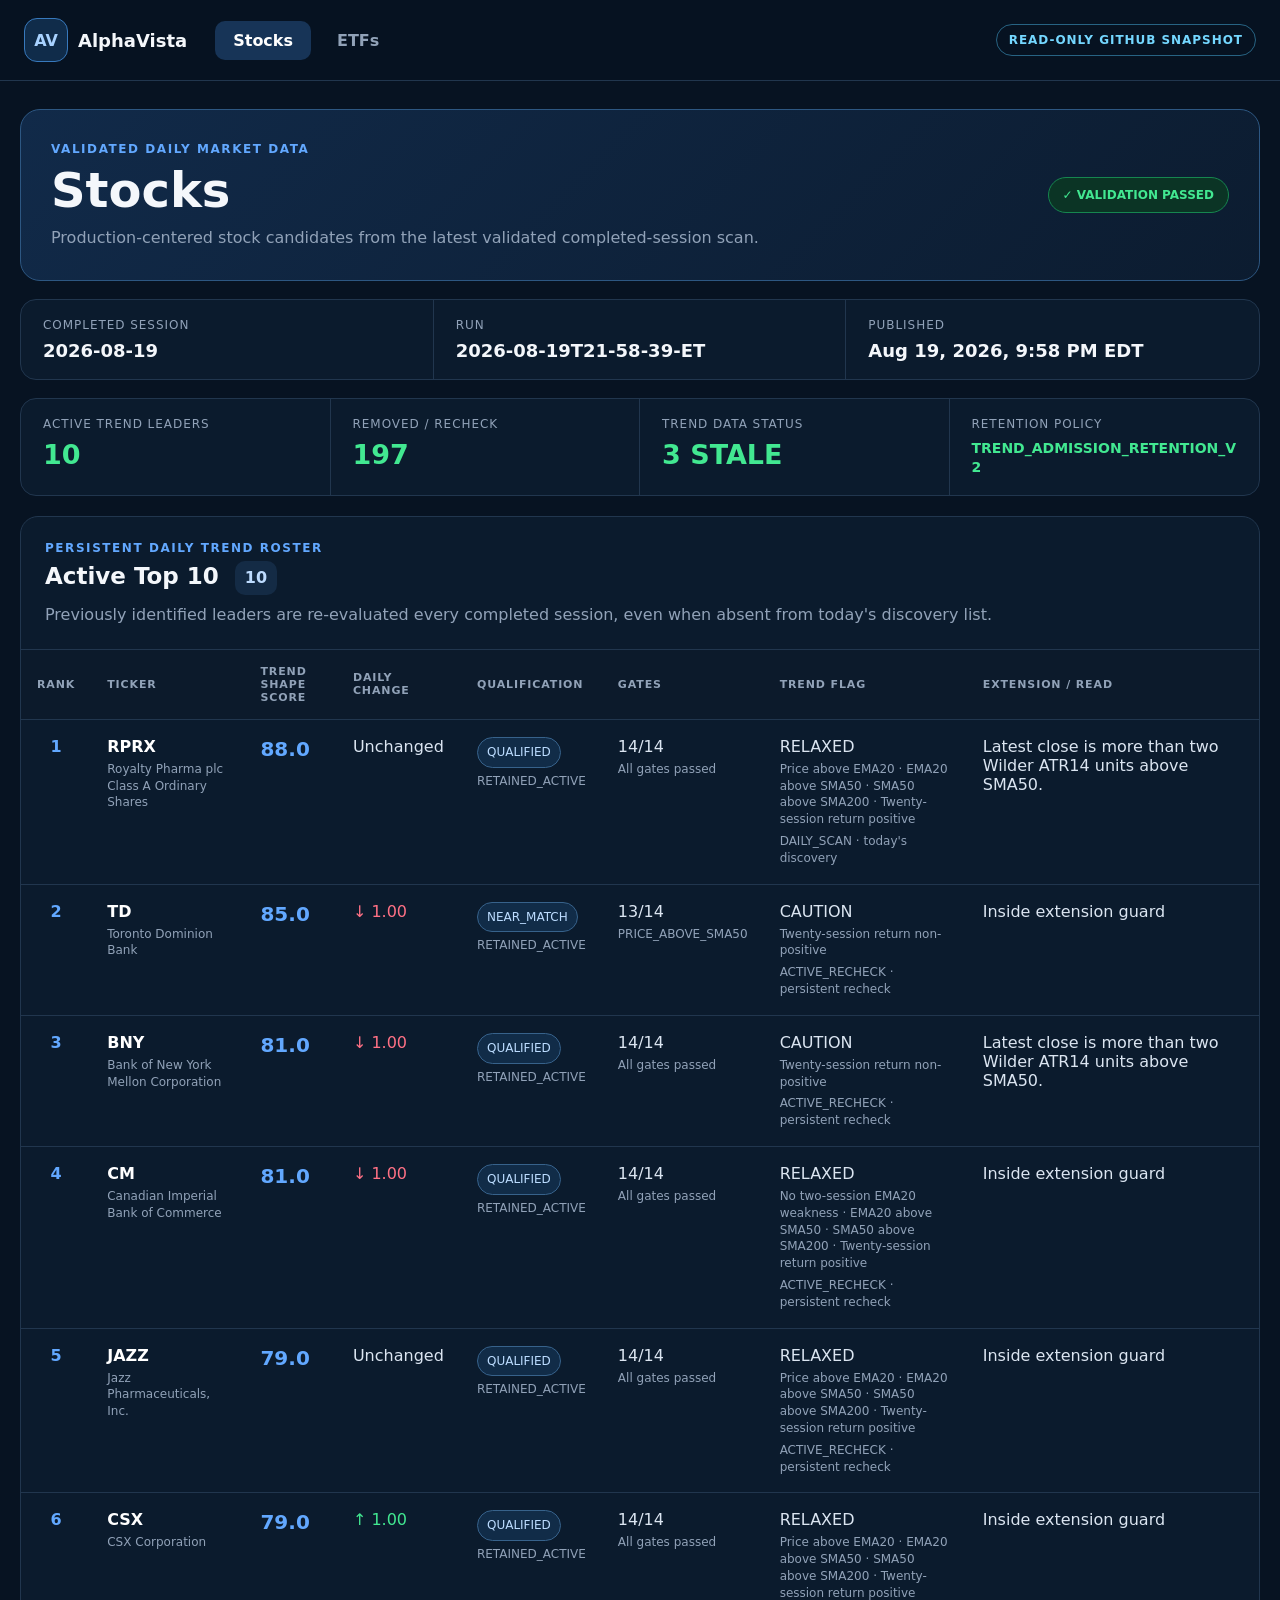
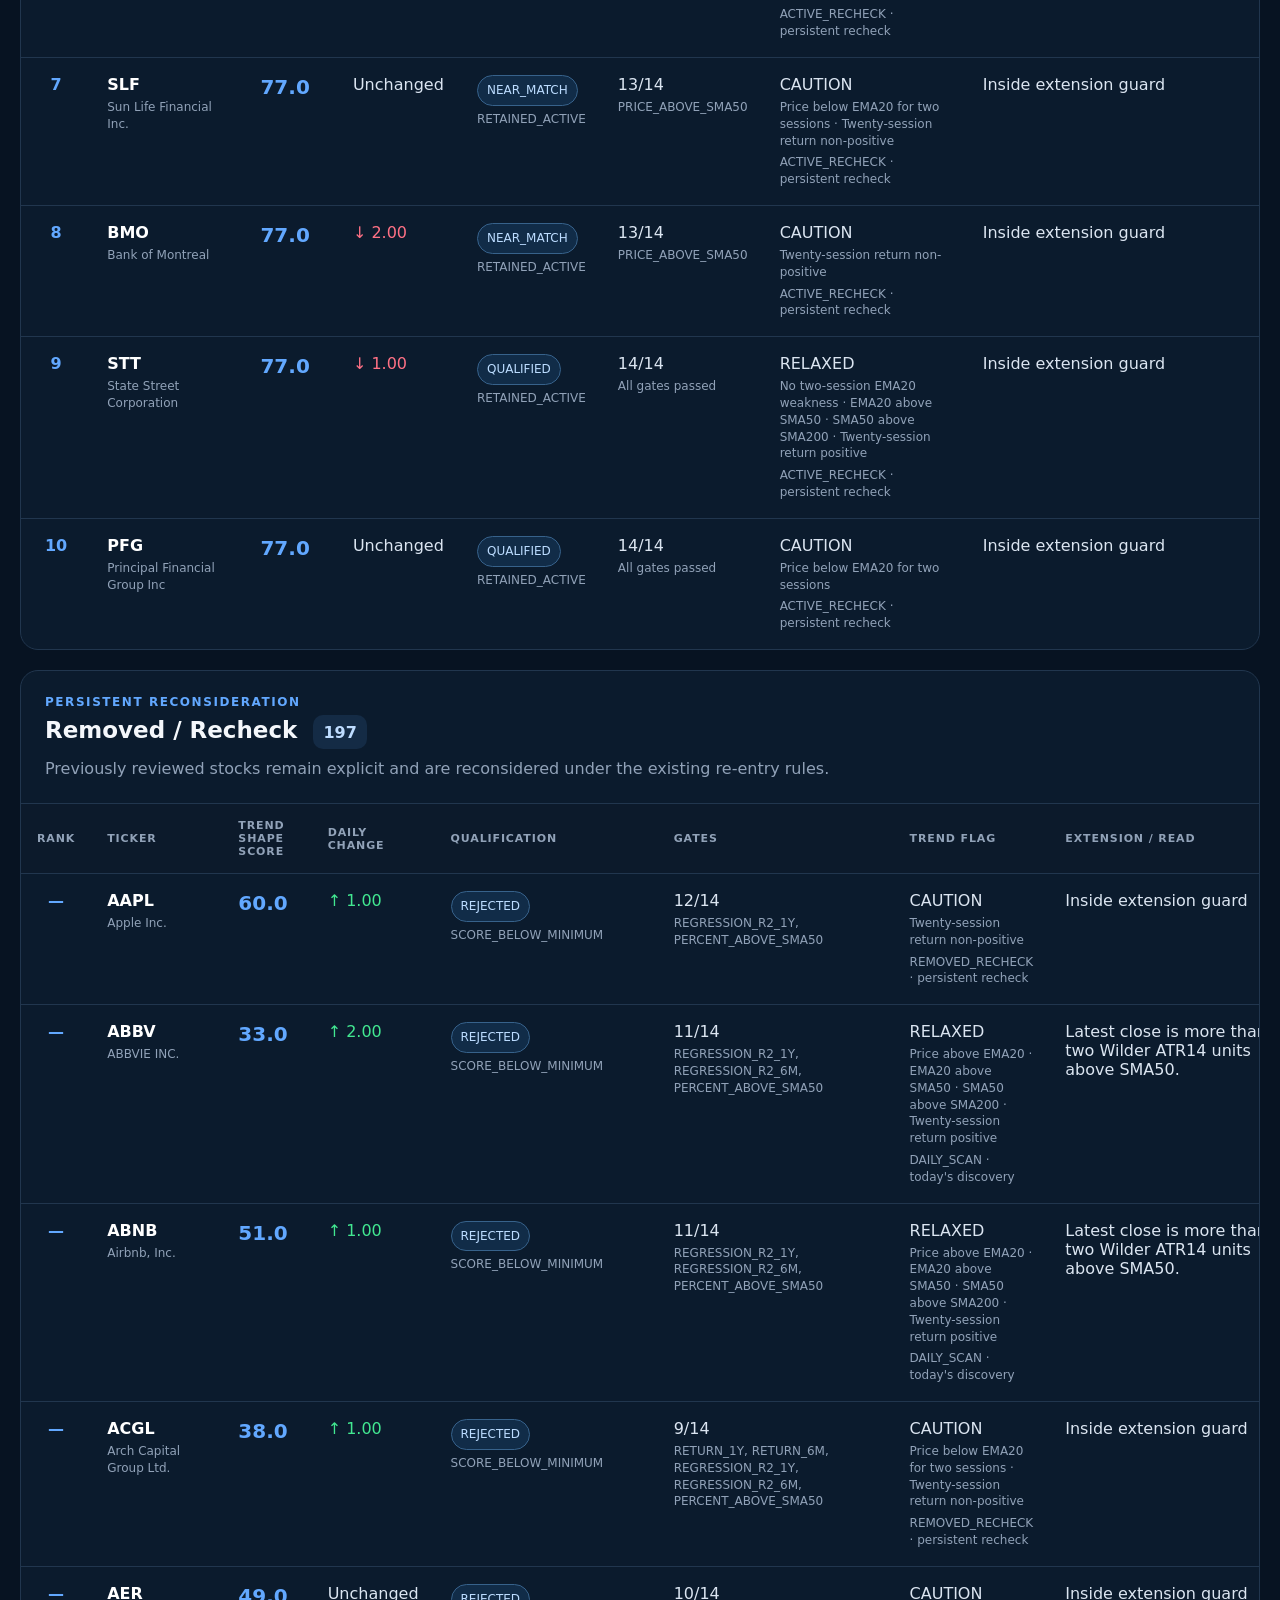
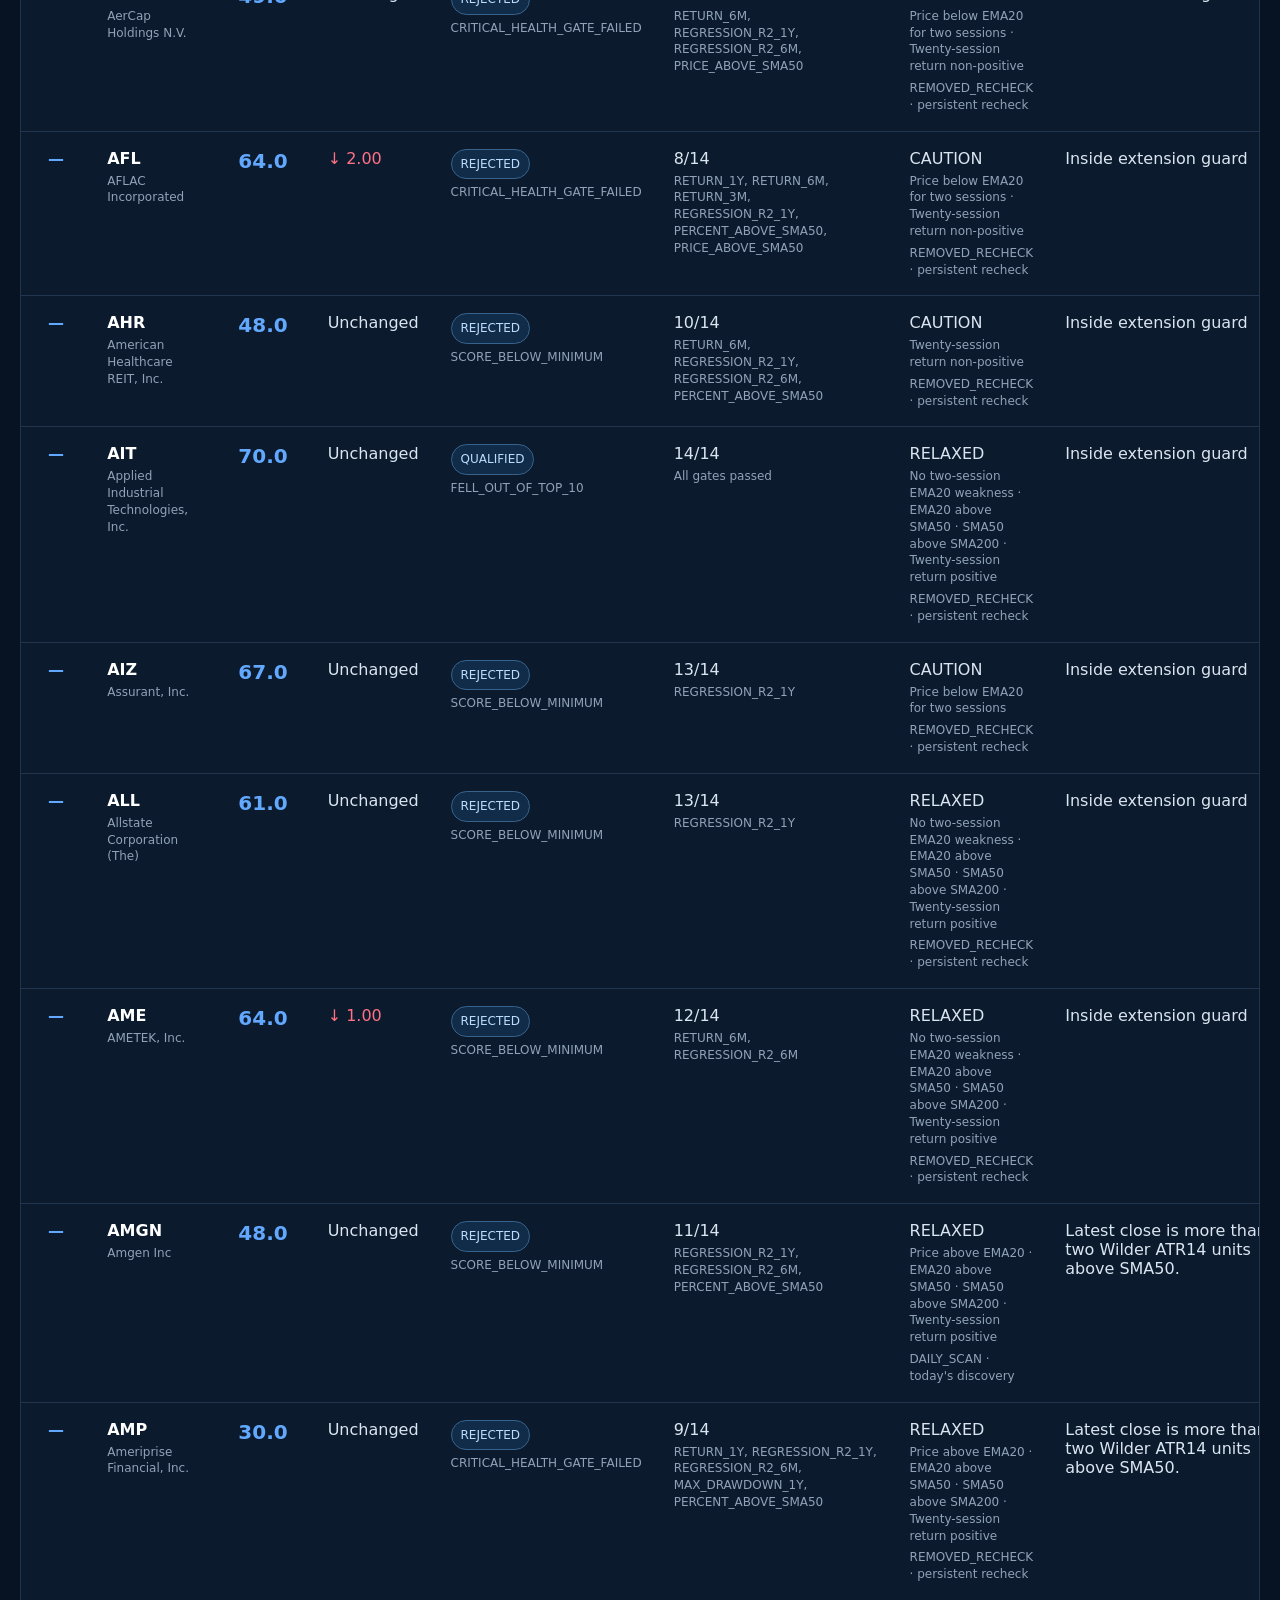
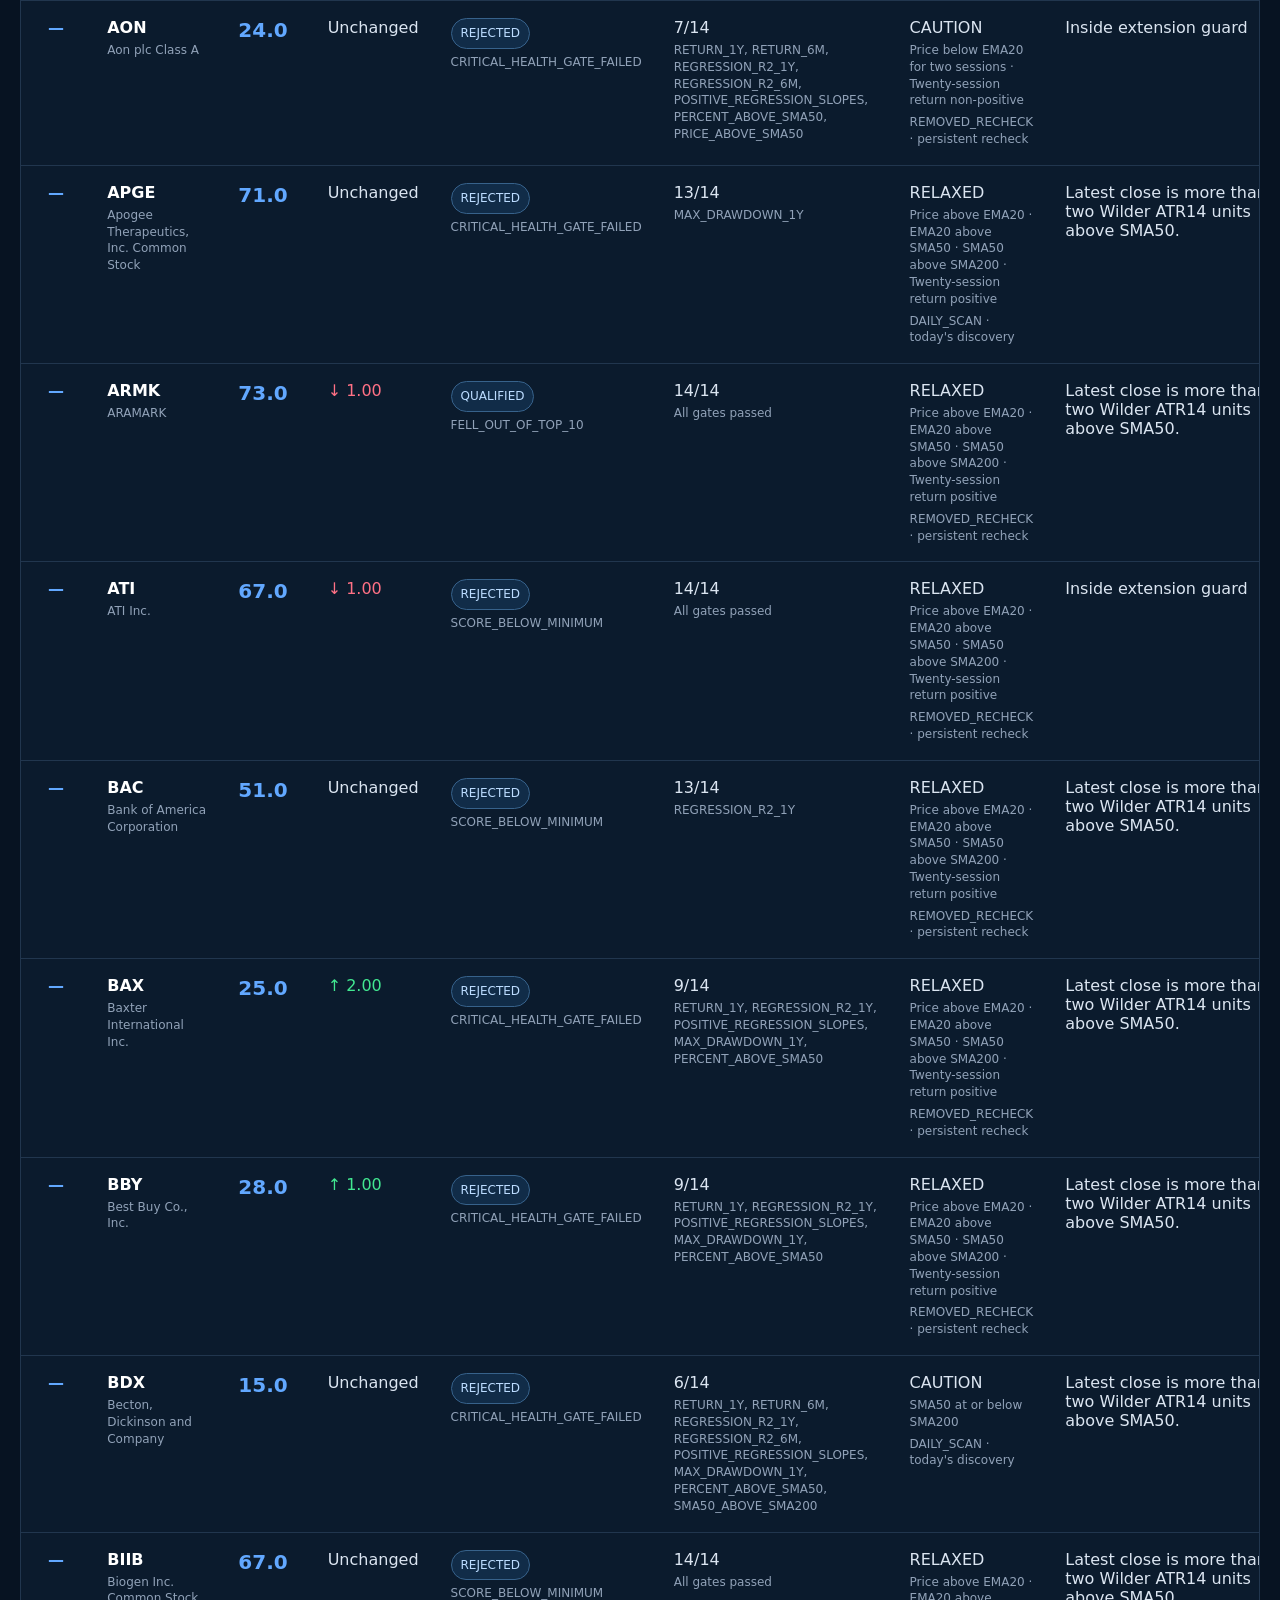
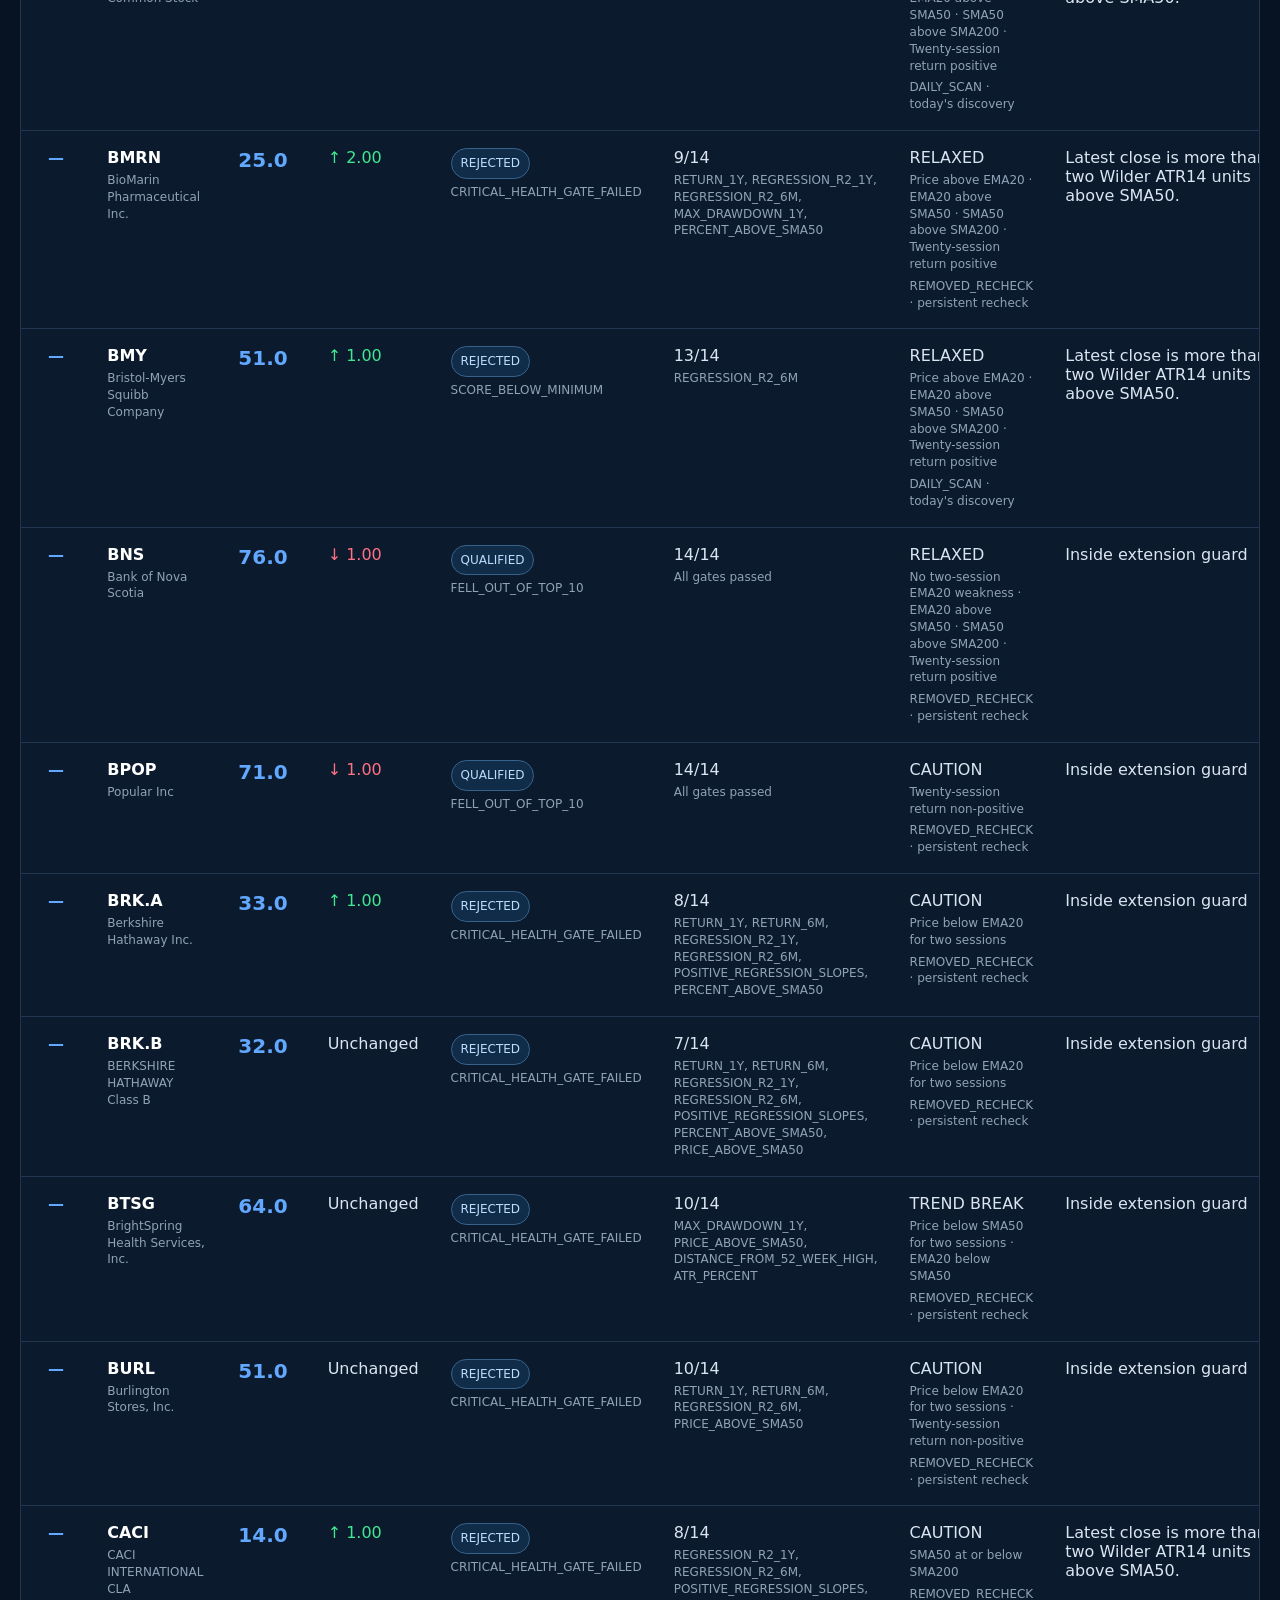
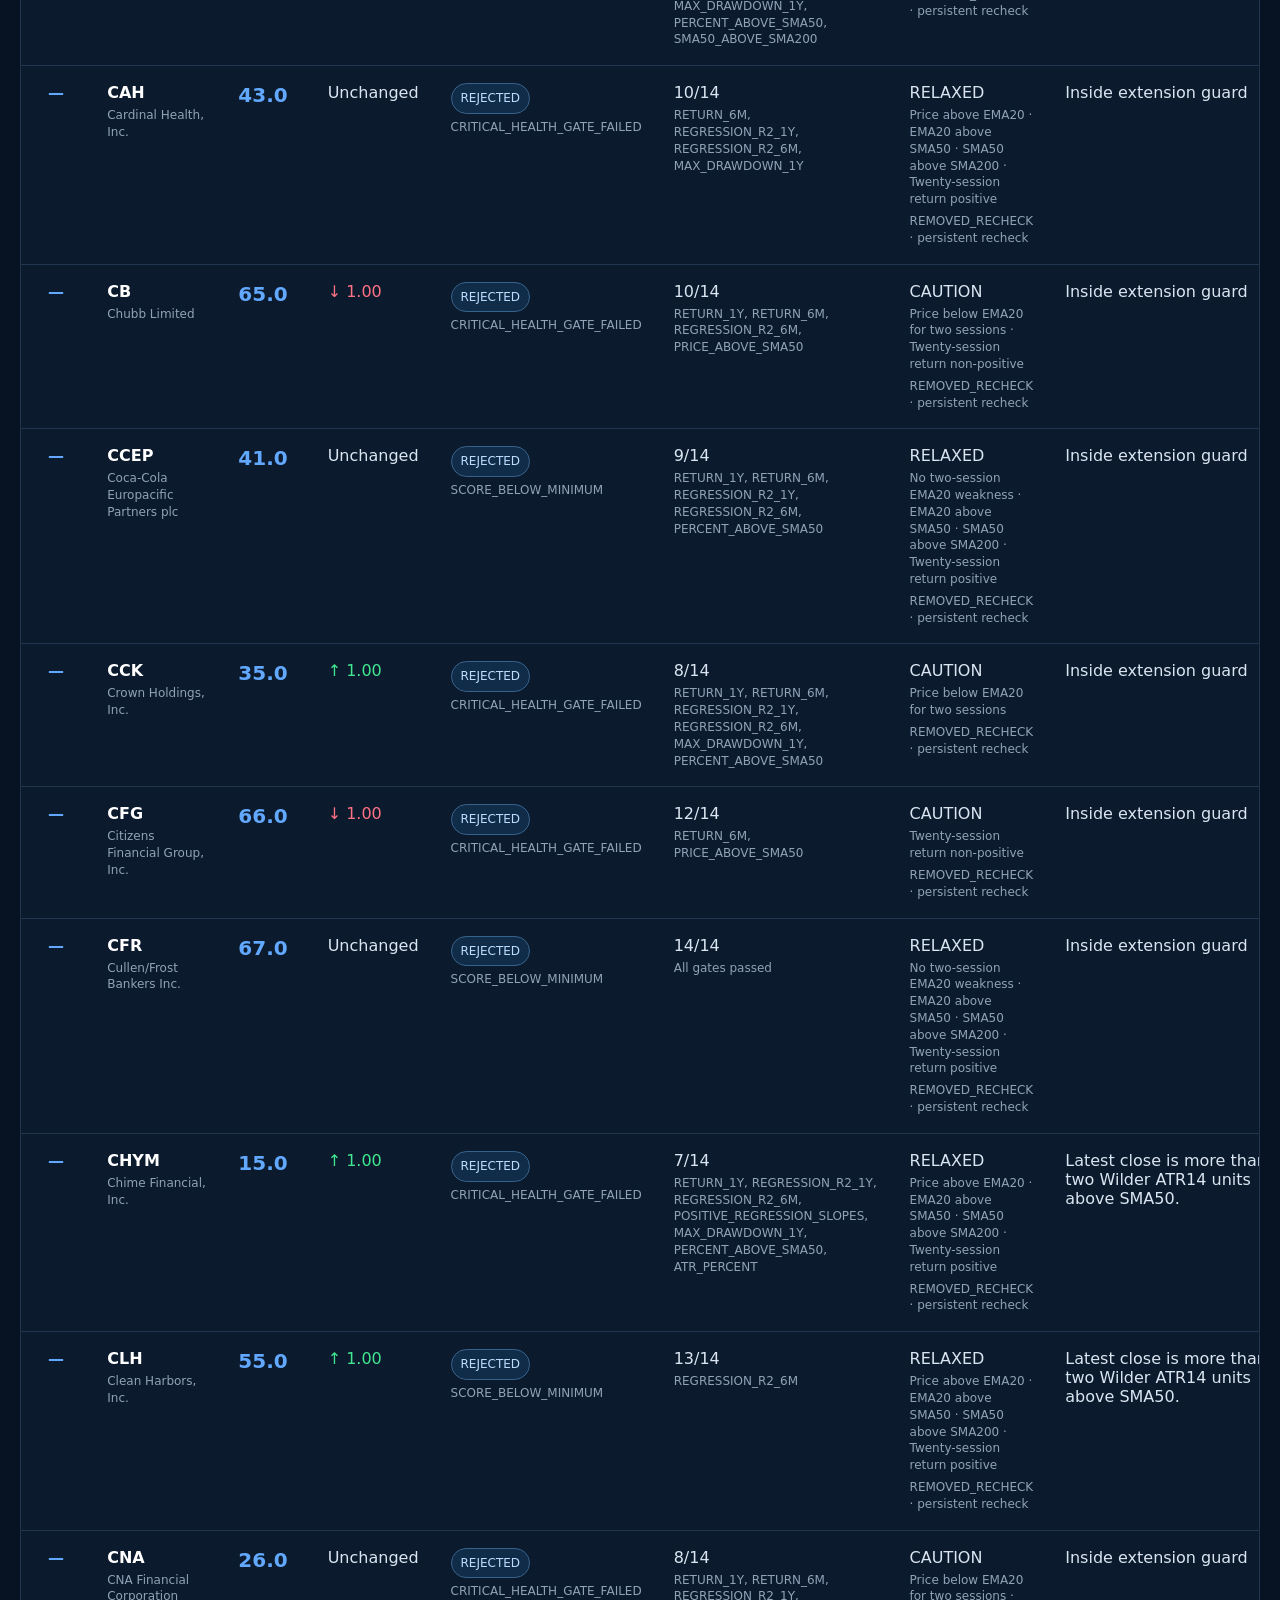
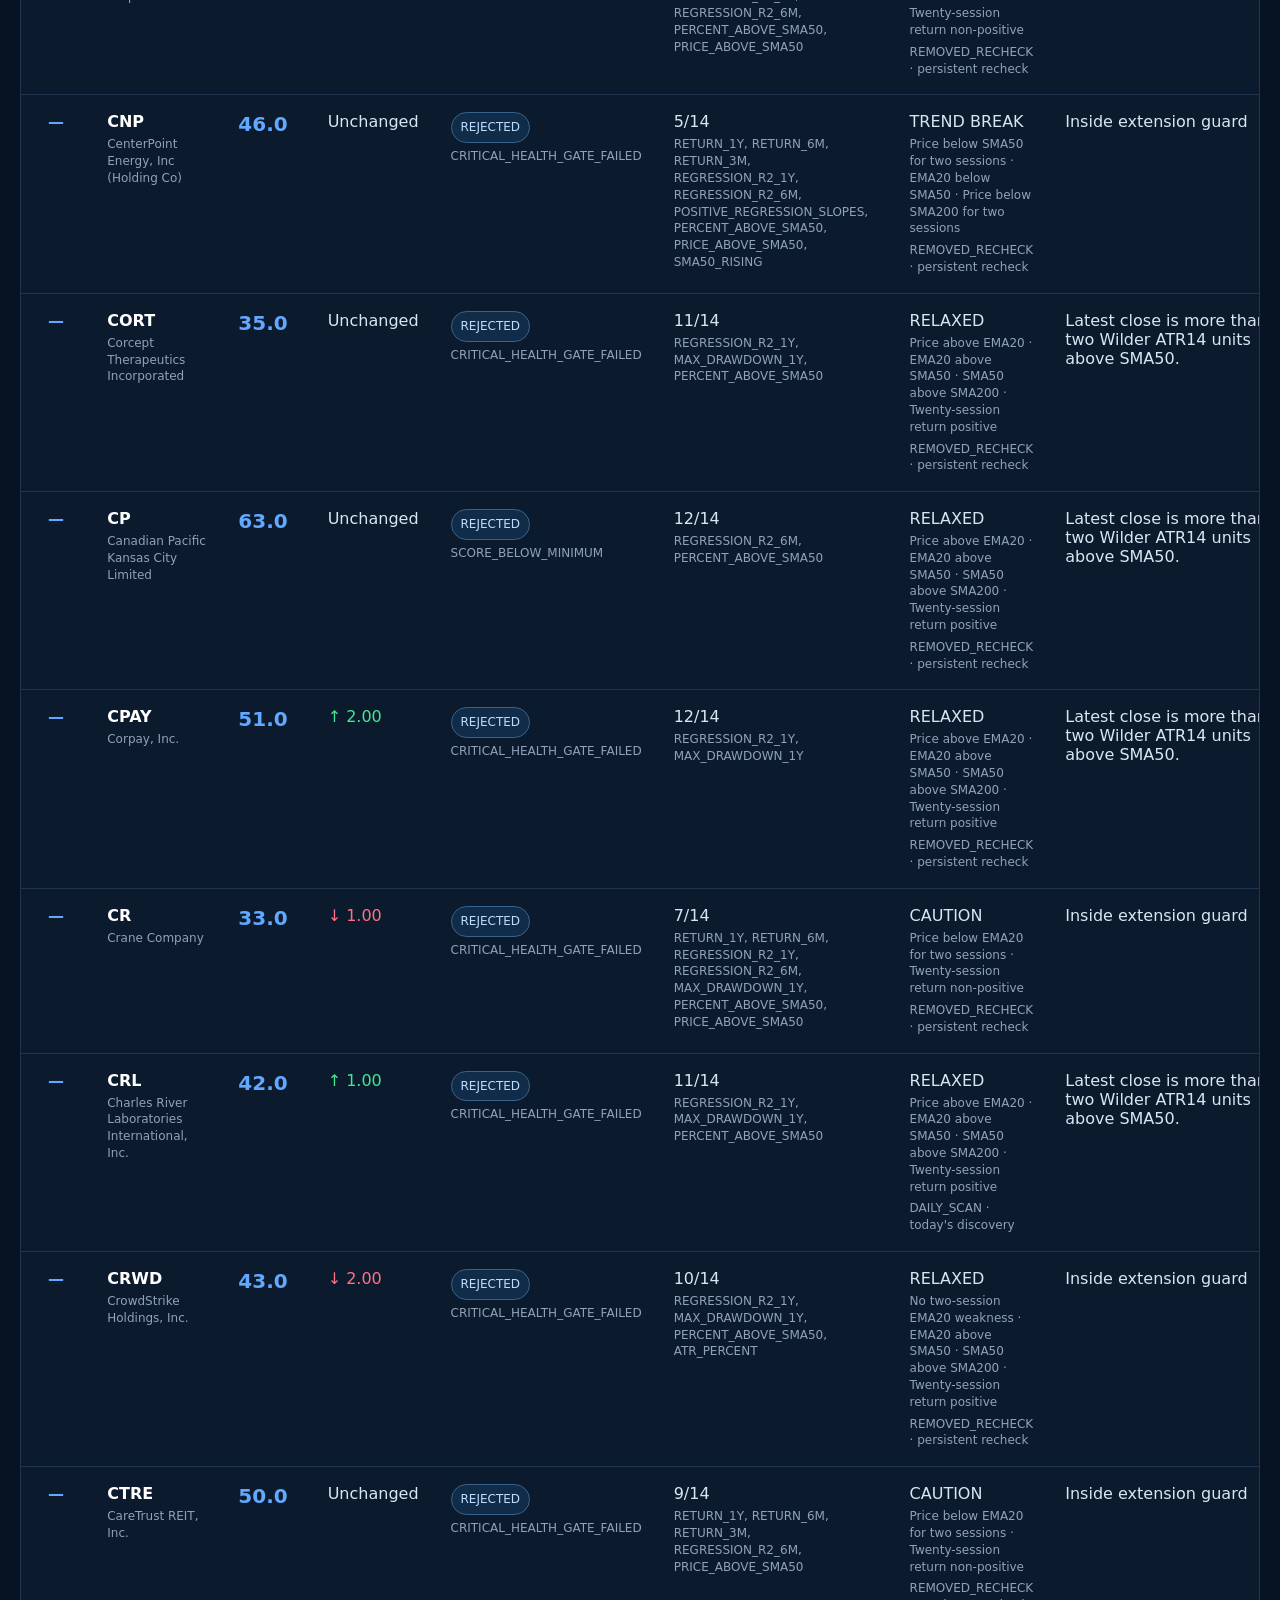
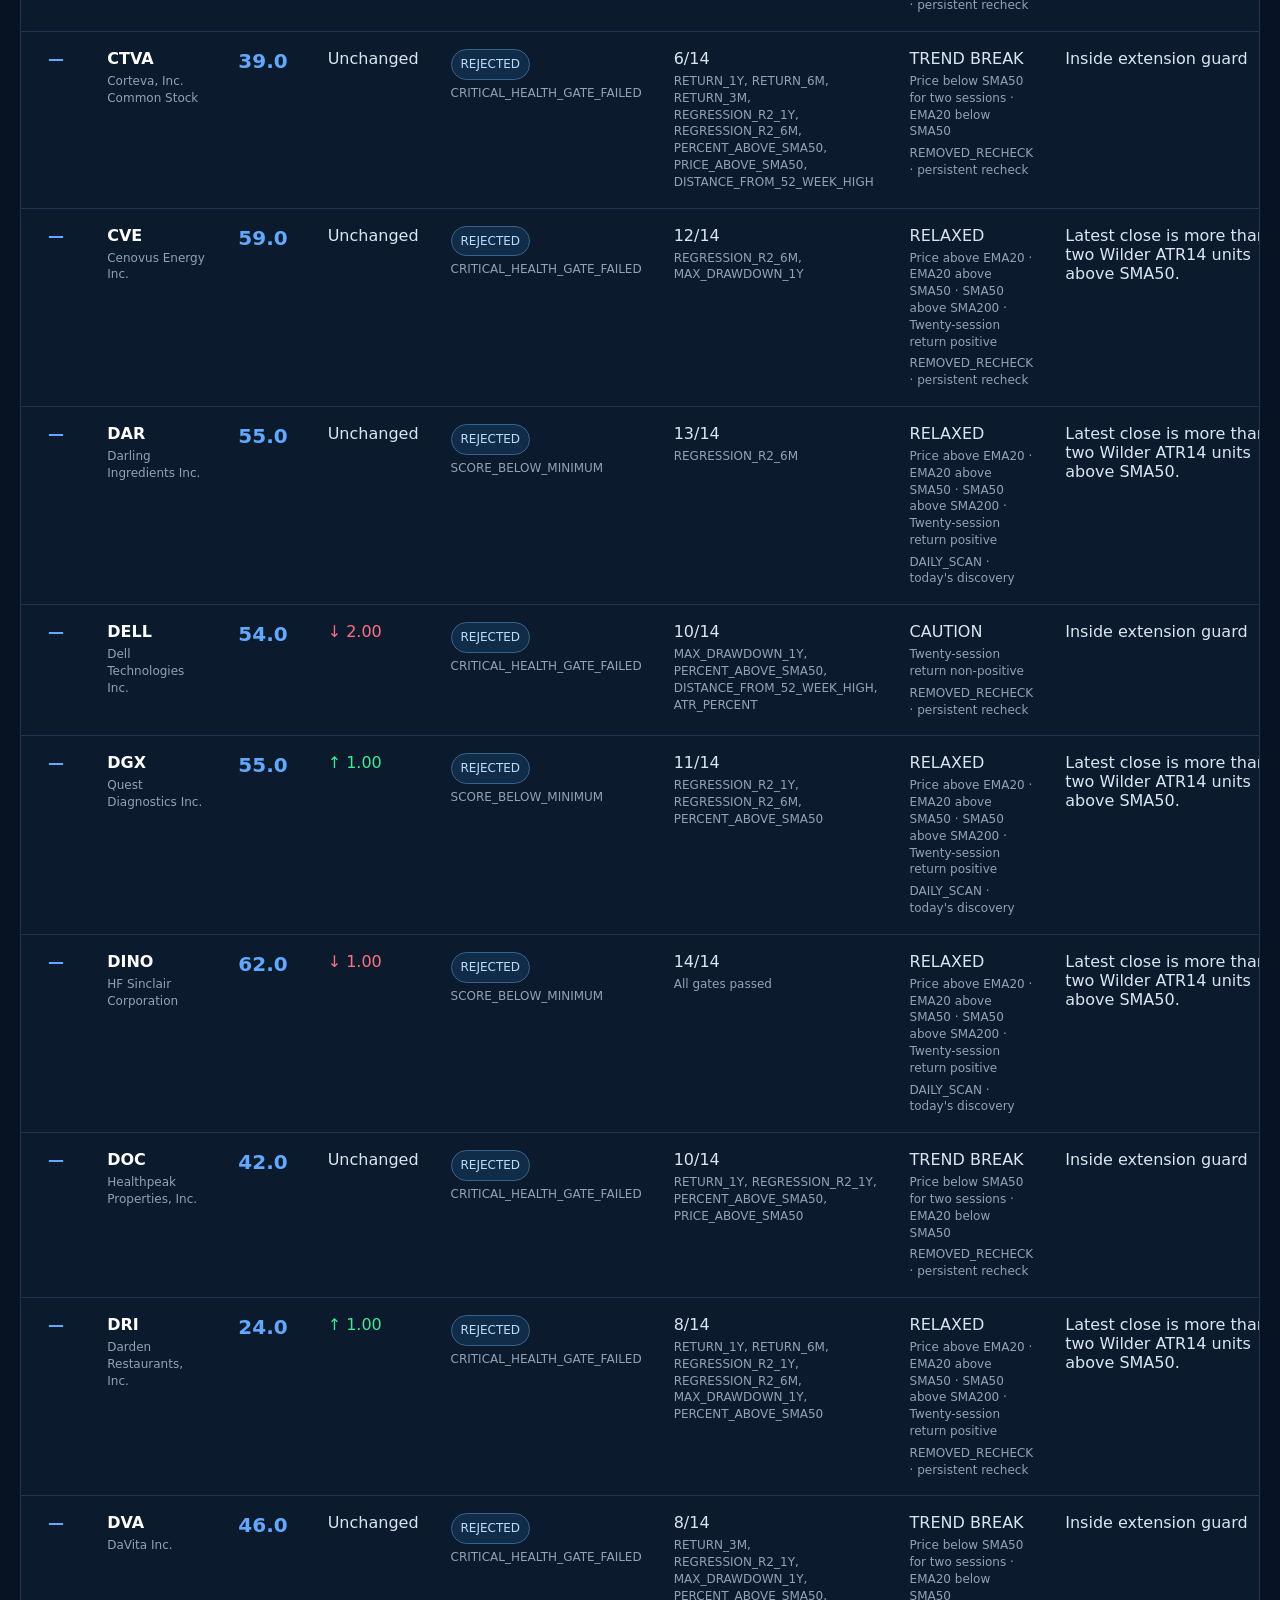
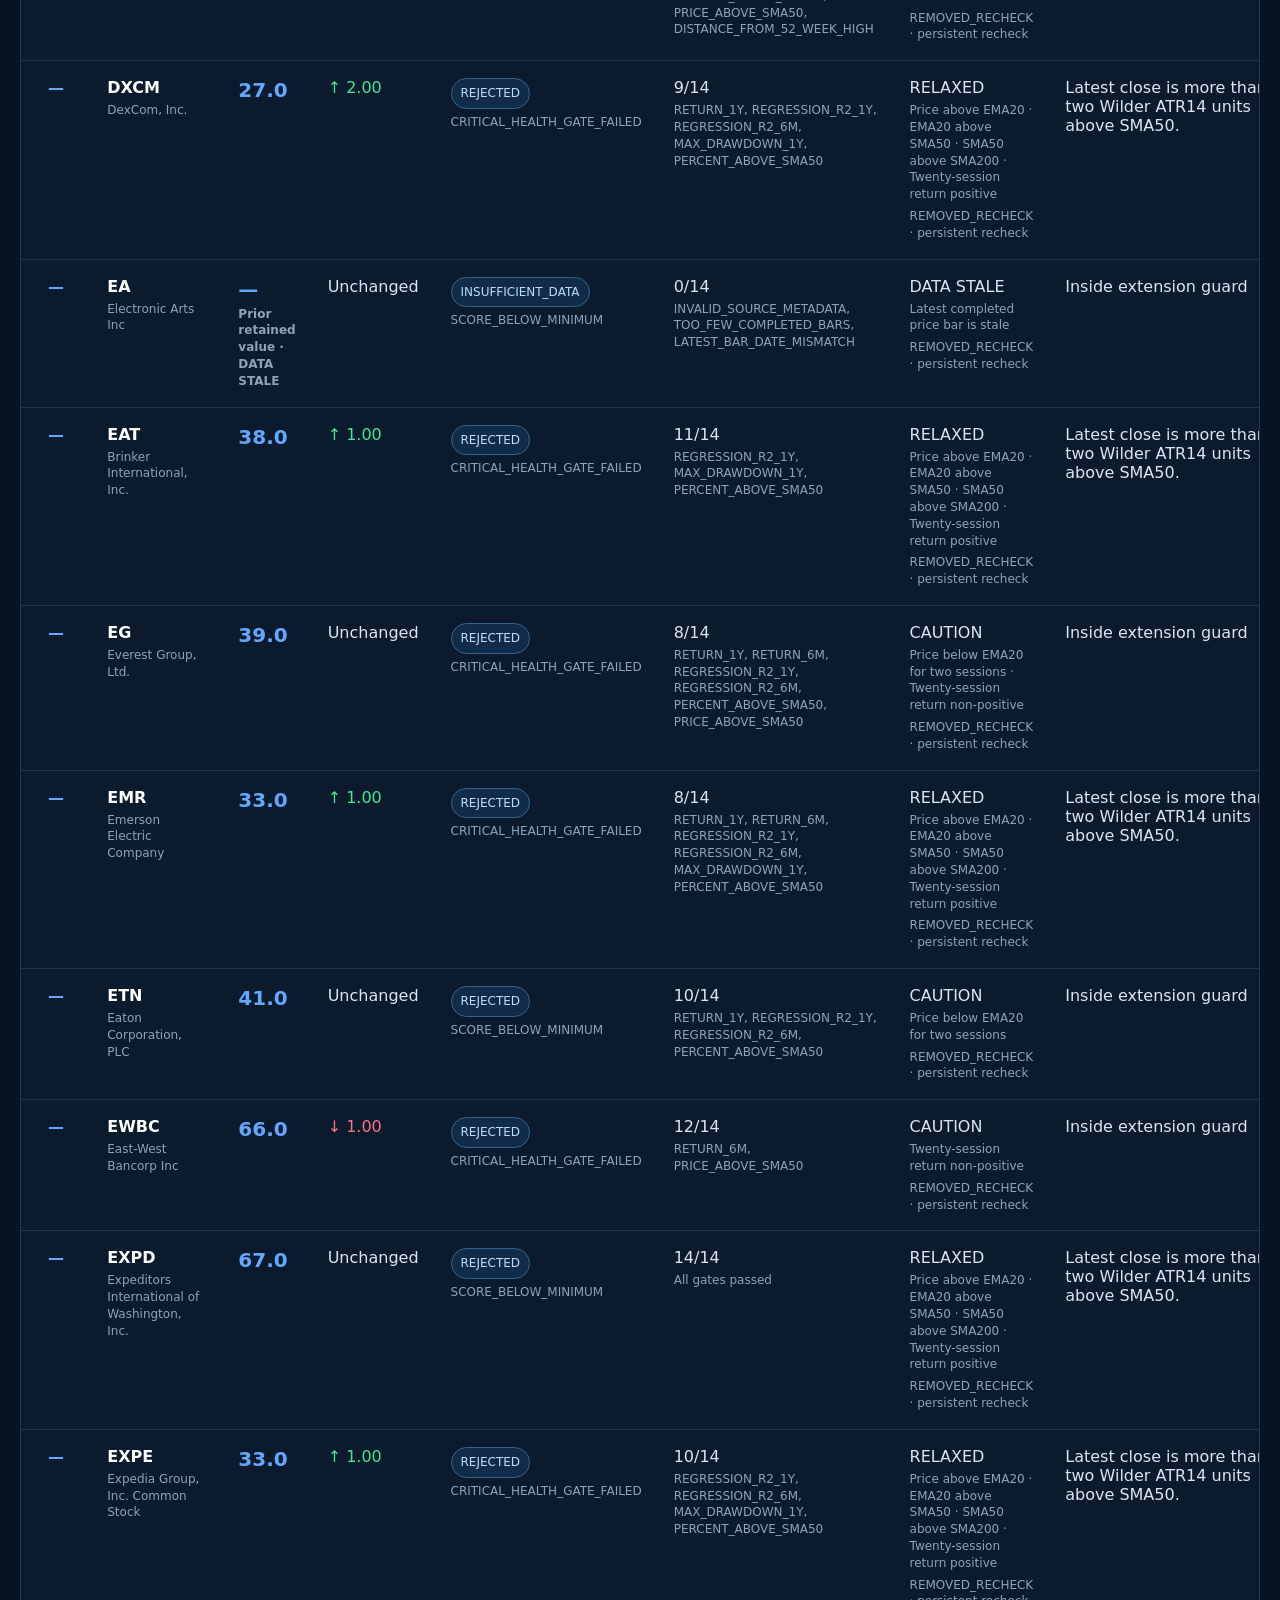
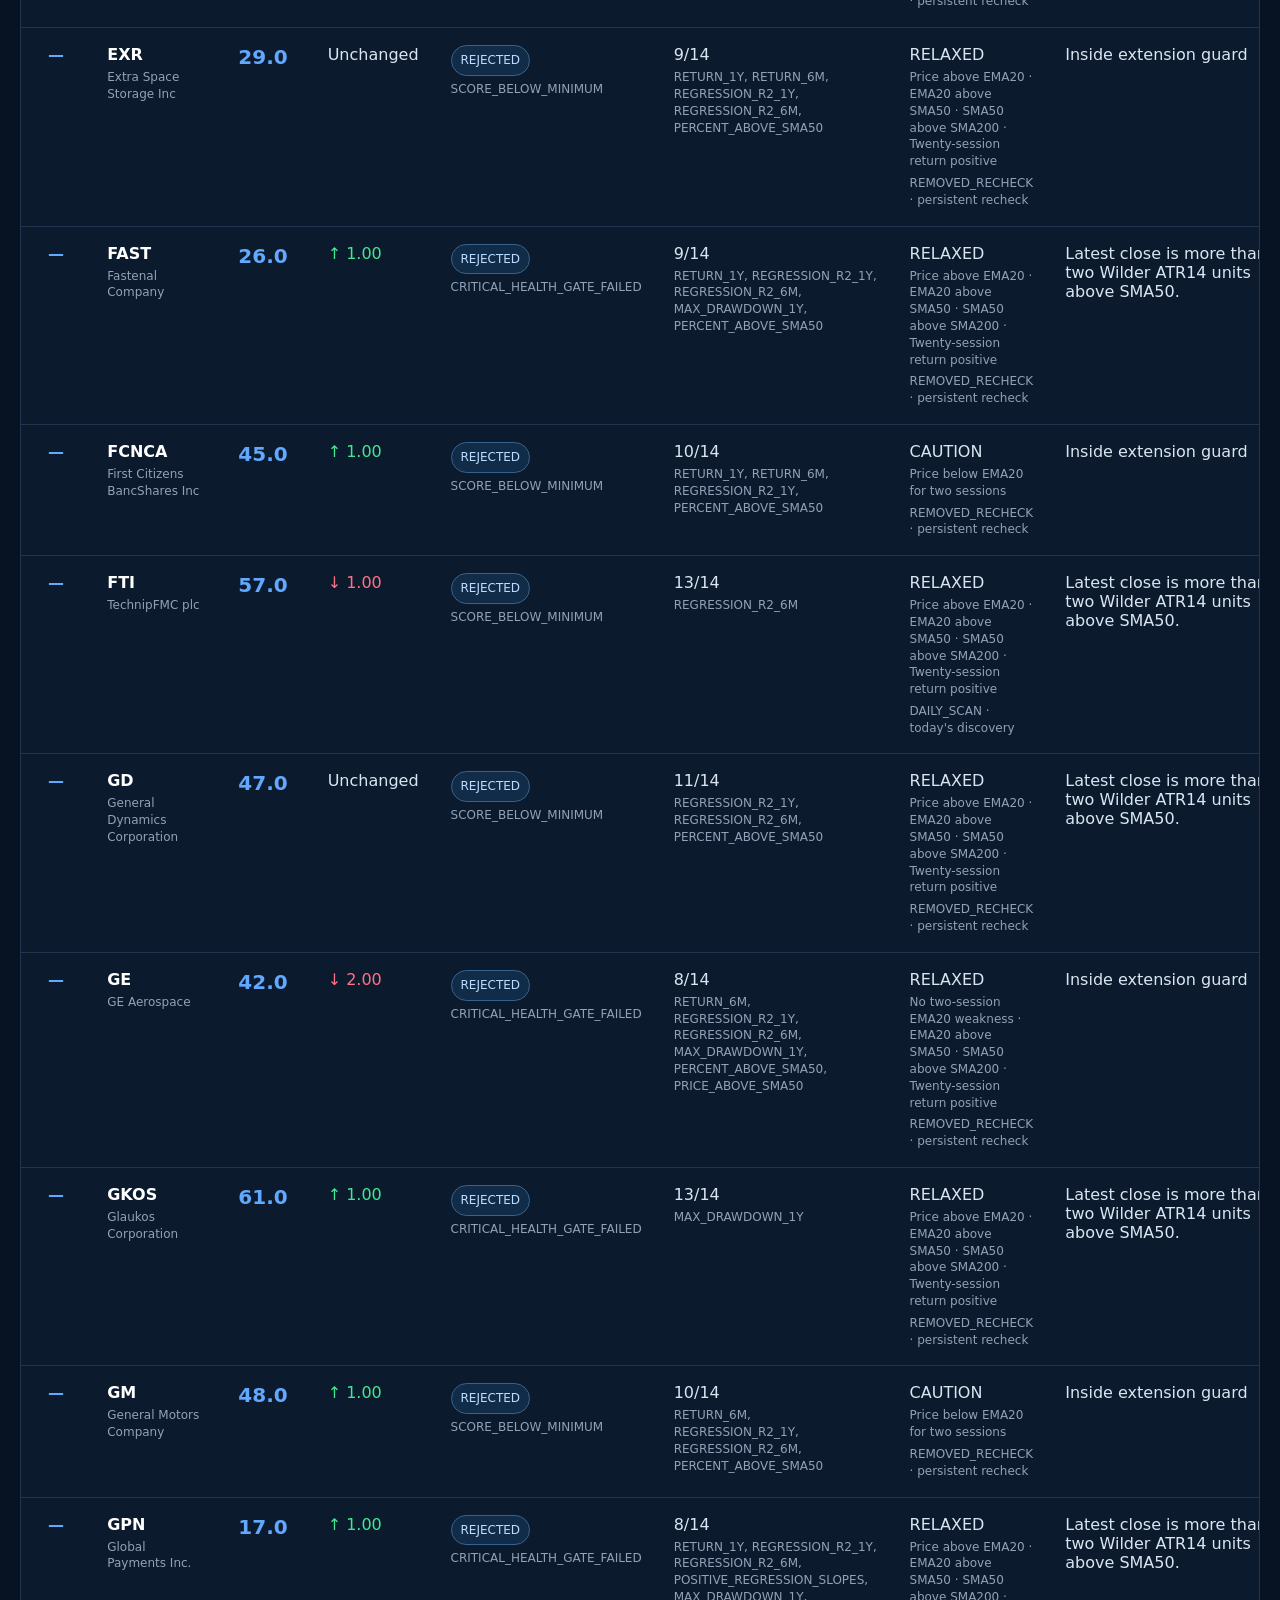
==== commit ea3009d4: "Publish validated market snapshot 13496ba" ====
--- a/index.html
+++ b/index.html
@@ -30,14 +30,14 @@
         <span class="validation">✓ VALIDATION PASSED</span>
       </section>
       <section class="run-meta" aria-label="Publication details">
-        <div><span>Completed session</span><strong>2026-08-18</strong></div>
-        <div><span>Run</span><strong>2026-08-18T22-00-02-ET</strong></div>
-        <div><span>Published</span><strong>Aug 18, 2026, 10:00 PM EDT</strong></div>
+        <div><span>Completed session</span><strong>2026-08-19</strong></div>
+        <div><span>Run</span><strong>2026-08-19T21-58-39-ET</strong></div>
+        <div><span>Published</span><strong>Aug 19, 2026, 9:58 PM EDT</strong></div>
       </section>
       
     <section class="summary-grid trend-summary">
       <div><span>Active Trend Leaders</span><strong>10</strong></div>
-      <div><span>Removed / Recheck</span><strong>189</strong></div>
+      <div><span>Removed / Recheck</span><strong>197</strong></div>
       <div><span>Trend data status</span><strong>3 STALE</strong></div>
       <div><span>Retention policy</span><strong class="policy-version">TREND_ADMISSION_RETENTION_V2</strong></div>
     </section>
@@ -56,59 +56,59 @@
           <tbody>
         <tr>
           <td class="rank">1</td>
-          <td><strong>RPRX</strong><span>Royalty Pharma plc</span></td>
+          <td><strong>RPRX</strong><span>Royalty Pharma plc Class A Ordinary Shares</span></td>
           <td class="score">88.0</td>
-          <td class="positive">↑ 1.00</td>
+          <td class="">Unchanged</td>
           <td><span class="badge">QUALIFIED</span><span>RETAINED_ACTIVE</span></td>
           <td>14/14<span>All gates passed</span></td>
-          <td>RELAXED<span>Price above EMA20 · EMA20 above SMA50 · SMA50 above SMA200 · Twenty-session return positive</span><span>ACTIVE_RECHECK · persistent recheck</span></td>
-          <td class="read">Inside extension guard</td>
+          <td>RELAXED<span>Price above EMA20 · EMA20 above SMA50 · SMA50 above SMA200 · Twenty-session return positive</span><span>DAILY_SCAN · today's discovery</span></td>
+          <td class="read">Latest close is more than two Wilder ATR14 units above SMA50.</td>
         </tr>
         <tr>
           <td class="rank">2</td>
           <td><strong>TD</strong><span>Toronto Dominion Bank</span></td>
-          <td class="score">86.0</td>
+          <td class="score">85.0</td>
+          <td class="negative">↓ 1.00</td>
+          <td><span class="badge">NEAR_MATCH</span><span>RETAINED_ACTIVE</span></td>
+          <td>13/14<span>PRICE_ABOVE_SMA50</span></td>
+          <td>CAUTION<span>Twenty-session return non-positive</span><span>ACTIVE_RECHECK · persistent recheck</span></td>
+          <td class="read">Inside extension guard</td>
+        </tr>
+        <tr>
+          <td class="rank">3</td>
+          <td><strong>BNY</strong><span>Bank of New York Mellon Corporation</span></td>
+          <td class="score">81.0</td>
           <td class="negative">↓ 1.00</td>
           <td><span class="badge">QUALIFIED</span><span>RETAINED_ACTIVE</span></td>
           <td>14/14<span>All gates passed</span></td>
-          <td>RELAXED<span>Price above EMA20 · EMA20 above SMA50 · SMA50 above SMA200 · Twenty-session return positive</span><span>ACTIVE_RECHECK · persistent recheck</span></td>
-          <td class="read">Inside extension guard</td>
-        </tr>
-        <tr>
-          <td class="rank">3</td>
+          <td>CAUTION<span>Twenty-session return non-positive</span><span>ACTIVE_RECHECK · persistent recheck</span></td>
+          <td class="read">Latest close is more than two Wilder ATR14 units above SMA50.</td>
+        </tr>
+        <tr>
+          <td class="rank">4</td>
           <td><strong>CM</strong><span>Canadian Imperial Bank of Commerce</span></td>
-          <td class="score">82.0</td>
+          <td class="score">81.0</td>
           <td class="negative">↓ 1.00</td>
           <td><span class="badge">QUALIFIED</span><span>RETAINED_ACTIVE</span></td>
           <td>14/14<span>All gates passed</span></td>
-          <td>RELAXED<span>Price above EMA20 · EMA20 above SMA50 · SMA50 above SMA200 · Twenty-session return positive</span><span>ACTIVE_RECHECK · persistent recheck</span></td>
-          <td class="read">Latest close is more than two Wilder ATR14 units above SMA50.</td>
-        </tr>
-        <tr>
-          <td class="rank">4</td>
-          <td><strong>BNY</strong><span>Bank of New York Mellon Corporation</span></td>
-          <td class="score">82.0</td>
-          <td class="">Unchanged</td>
-          <td><span class="badge">QUALIFIED</span><span>RETAINED_ACTIVE</span></td>
-          <td>14/14<span>All gates passed</span></td>
-          <td>RELAXED<span>Price above EMA20 · EMA20 above SMA50 · SMA50 above SMA200 · Twenty-session return positive</span><span>ACTIVE_RECHECK · persistent recheck</span></td>
-          <td class="read">Latest close is more than two Wilder ATR14 units above SMA50.</td>
+          <td>RELAXED<span>No two-session EMA20 weakness · EMA20 above SMA50 · SMA50 above SMA200 · Twenty-session return positive</span><span>ACTIVE_RECHECK · persistent recheck</span></td>
+          <td class="read">Inside extension guard</td>
         </tr>
         <tr>
           <td class="rank">5</td>
           <td><strong>JAZZ</strong><span>Jazz Pharmaceuticals, Inc.</span></td>
           <td class="score">79.0</td>
-          <td class="positive">↑ 1.00</td>
+          <td class="">Unchanged</td>
           <td><span class="badge">QUALIFIED</span><span>RETAINED_ACTIVE</span></td>
           <td>14/14<span>All gates passed</span></td>
-          <td>CAUTION<span>Twenty-session return non-positive</span><span>ACTIVE_RECHECK · persistent recheck</span></td>
+          <td>RELAXED<span>Price above EMA20 · EMA20 above SMA50 · SMA50 above SMA200 · Twenty-session return positive</span><span>ACTIVE_RECHECK · persistent recheck</span></td>
           <td class="read">Inside extension guard</td>
         </tr>
         <tr>
           <td class="rank">6</td>
-          <td><strong>BMO</strong><span>Bank of Montreal</span></td>
+          <td><strong>CSX</strong><span>CSX Corporation</span></td>
           <td class="score">79.0</td>
-          <td class="">Unchanged</td>
+          <td class="positive">↑ 1.00</td>
           <td><span class="badge">QUALIFIED</span><span>RETAINED_ACTIVE</span></td>
           <td>14/14<span>All gates passed</span></td>
           <td>RELAXED<span>Price above EMA20 · EMA20 above SMA50 · SMA50 above SMA200 · Twenty-session return positive</span><span>ACTIVE_RECHECK · persistent recheck</span></td>
@@ -116,32 +116,32 @@
         </tr>
         <tr>
           <td class="rank">7</td>
-          <td><strong>CSX</strong><span>CSX Corporation</span></td>
-          <td class="score">78.0</td>
-          <td class="">Unchanged</td>
-          <td><span class="badge">QUALIFIED</span><span>RETAINED_ACTIVE</span></td>
-          <td>14/14<span>All gates passed</span></td>
-          <td>RELAXED<span>No two-session EMA20 weakness · EMA20 above SMA50 · SMA50 above SMA200 · Twenty-session return positive</span><span>ACTIVE_RECHECK · persistent recheck</span></td>
-          <td class="read">Inside extension guard</td>
-        </tr>
-        <tr>
-          <td class="rank">8</td>
-          <td><strong>STT</strong><span>State Street Corporation</span></td>
-          <td class="score">78.0</td>
-          <td class="">Unchanged</td>
-          <td><span class="badge">QUALIFIED</span><span>RETAINED_ACTIVE</span></td>
-          <td>14/14<span>All gates passed</span></td>
-          <td>RELAXED<span>Price above EMA20 · EMA20 above SMA50 · SMA50 above SMA200 · Twenty-session return positive</span><span>ACTIVE_RECHECK · persistent recheck</span></td>
-          <td class="read">Latest close is more than two Wilder ATR14 units above SMA50.</td>
-        </tr>
-        <tr>
-          <td class="rank">9</td>
           <td><strong>SLF</strong><span>Sun Life Financial Inc.</span></td>
           <td class="score">77.0</td>
           <td class="">Unchanged</td>
+          <td><span class="badge">NEAR_MATCH</span><span>RETAINED_ACTIVE</span></td>
+          <td>13/14<span>PRICE_ABOVE_SMA50</span></td>
+          <td>CAUTION<span>Price below EMA20 for two sessions · Twenty-session return non-positive</span><span>ACTIVE_RECHECK · persistent recheck</span></td>
+          <td class="read">Inside extension guard</td>
+        </tr>
+        <tr>
+          <td class="rank">8</td>
+          <td><strong>BMO</strong><span>Bank of Montreal</span></td>
+          <td class="score">77.0</td>
+          <td class="negative">↓ 2.00</td>
+          <td><span class="badge">NEAR_MATCH</span><span>RETAINED_ACTIVE</span></td>
+          <td>13/14<span>PRICE_ABOVE_SMA50</span></td>
+          <td>CAUTION<span>Twenty-session return non-positive</span><span>ACTIVE_RECHECK · persistent recheck</span></td>
+          <td class="read">Inside extension guard</td>
+        </tr>
+        <tr>
+          <td class="rank">9</td>
+          <td><strong>STT</strong><span>State Street Corporation</span></td>
+          <td class="score">77.0</td>
+          <td class="negative">↓ 1.00</td>
           <td><span class="badge">QUALIFIED</span><span>RETAINED_ACTIVE</span></td>
           <td>14/14<span>All gates passed</span></td>
-          <td>CAUTION<span>Price below EMA20 for two sessions · Twenty-session return non-positive</span><span>ACTIVE_RECHECK · persistent recheck</span></td>
+          <td>RELAXED<span>No two-session EMA20 weakness · EMA20 above SMA50 · SMA50 above SMA200 · Twenty-session return positive</span><span>ACTIVE_RECHECK · persistent recheck</span></td>
           <td class="read">Inside extension guard</td>
         </tr>
         <tr>
@@ -162,7 +162,7 @@
       <header class="panel-header">
         <div>
           <p class="eyebrow">PERSISTENT RECONSIDERATION</p>
-          <h2>Removed / Recheck <span class="count">189</span></h2>
+          <h2>Removed / Recheck <span class="count">197</span></h2>
           <p>Previously reviewed stocks remain explicit and are reconsidered under the existing re-entry rules.</p>
         </div>
       </header>
@@ -173,38 +173,38 @@
         <tr>
           <td class="rank">—</td>
           <td><strong>AAPL</strong><span>Apple Inc.</span></td>
-          <td class="score">59.0</td>
-          <td class="">Unchanged</td>
+          <td class="score">60.0</td>
+          <td class="positive">↑ 1.00</td>
           <td><span class="badge">REJECTED</span><span>SCORE_BELOW_MINIMUM</span></td>
           <td>12/14<span>REGRESSION_R2_1Y, PERCENT_ABOVE_SMA50</span></td>
-          <td>CAUTION<span>Price below EMA20 for two sessions · Twenty-session return non-positive</span><span>REMOVED_RECHECK · persistent recheck</span></td>
-          <td class="read">Inside extension guard</td>
-        </tr>
-        <tr>
-          <td class="rank">—</td>
-          <td><strong>ABBV</strong><span>AbbVie Inc.</span></td>
-          <td class="score">31.0</td>
+          <td>CAUTION<span>Twenty-session return non-positive</span><span>REMOVED_RECHECK · persistent recheck</span></td>
+          <td class="read">Inside extension guard</td>
+        </tr>
+        <tr>
+          <td class="rank">—</td>
+          <td><strong>ABBV</strong><span>ABBVIE INC.</span></td>
+          <td class="score">33.0</td>
           <td class="positive">↑ 2.00</td>
           <td><span class="badge">REJECTED</span><span>SCORE_BELOW_MINIMUM</span></td>
           <td>11/14<span>REGRESSION_R2_1Y, REGRESSION_R2_6M, PERCENT_ABOVE_SMA50</span></td>
-          <td>RELAXED<span>Price above EMA20 · EMA20 above SMA50 · SMA50 above SMA200 · Twenty-session return positive</span><span>REMOVED_RECHECK · persistent recheck</span></td>
+          <td>RELAXED<span>Price above EMA20 · EMA20 above SMA50 · SMA50 above SMA200 · Twenty-session return positive</span><span>DAILY_SCAN · today's discovery</span></td>
           <td class="read">Latest close is more than two Wilder ATR14 units above SMA50.</td>
         </tr>
         <tr>
           <td class="rank">—</td>
           <td><strong>ABNB</strong><span>Airbnb, Inc.</span></td>
-          <td class="score">50.0</td>
-          <td class="">Unchanged</td>
+          <td class="score">51.0</td>
+          <td class="positive">↑ 1.00</td>
           <td><span class="badge">REJECTED</span><span>SCORE_BELOW_MINIMUM</span></td>
           <td>11/14<span>REGRESSION_R2_1Y, REGRESSION_R2_6M, PERCENT_ABOVE_SMA50</span></td>
-          <td>RELAXED<span>Price above EMA20 · EMA20 above SMA50 · SMA50 above SMA200 · Twenty-session return positive</span><span>REMOVED_RECHECK · persistent recheck</span></td>
+          <td>RELAXED<span>Price above EMA20 · EMA20 above SMA50 · SMA50 above SMA200 · Twenty-session return positive</span><span>DAILY_SCAN · today's discovery</span></td>
           <td class="read">Latest close is more than two Wilder ATR14 units above SMA50.</td>
         </tr>
         <tr>
           <td class="rank">—</td>
           <td><strong>ACGL</strong><span>Arch Capital Group Ltd.</span></td>
-          <td class="score">37.0</td>
-          <td class="">Unchanged</td>
+          <td class="score">38.0</td>
+          <td class="positive">↑ 1.00</td>
           <td><span class="badge">REJECTED</span><span>SCORE_BELOW_MINIMUM</span></td>
           <td>9/14<span>RETURN_1Y, RETURN_6M, REGRESSION_R2_1Y, REGRESSION_R2_6M, PERCENT_ABOVE_SMA50</span></td>
           <td>CAUTION<span>Price below EMA20 for two sessions · Twenty-session return non-positive</span><span>REMOVED_RECHECK · persistent recheck</span></td>
@@ -214,19 +214,19 @@
           <td class="rank">—</td>
           <td><strong>AER</strong><span>AerCap Holdings N.V.</span></td>
           <td class="score">49.0</td>
-          <td class="positive">↑ 1.00</td>
-          <td><span class="badge">REJECTED</span><span>SCORE_BELOW_MINIMUM</span></td>
-          <td>11/14<span>RETURN_6M, REGRESSION_R2_1Y, REGRESSION_R2_6M</span></td>
+          <td class="">Unchanged</td>
+          <td><span class="badge">REJECTED</span><span>CRITICAL_HEALTH_GATE_FAILED</span></td>
+          <td>10/14<span>RETURN_6M, REGRESSION_R2_1Y, REGRESSION_R2_6M, PRICE_ABOVE_SMA50</span></td>
           <td>CAUTION<span>Price below EMA20 for two sessions · Twenty-session return non-positive</span><span>REMOVED_RECHECK · persistent recheck</span></td>
           <td class="read">Inside extension guard</td>
         </tr>
         <tr>
           <td class="rank">—</td>
           <td><strong>AFL</strong><span>AFLAC Incorporated</span></td>
-          <td class="score">66.0</td>
-          <td class="positive">↑ 1.00</td>
-          <td><span class="badge">REJECTED</span><span>SCORE_BELOW_MINIMUM</span></td>
-          <td>10/14<span>RETURN_1Y, RETURN_6M, REGRESSION_R2_1Y, PERCENT_ABOVE_SMA50</span></td>
+          <td class="score">64.0</td>
+          <td class="negative">↓ 2.00</td>
+          <td><span class="badge">REJECTED</span><span>CRITICAL_HEALTH_GATE_FAILED</span></td>
+          <td>8/14<span>RETURN_1Y, RETURN_6M, RETURN_3M, REGRESSION_R2_1Y, PERCENT_ABOVE_SMA50, PRICE_ABOVE_SMA50</span></td>
           <td>CAUTION<span>Price below EMA20 for two sessions · Twenty-session return non-positive</span><span>REMOVED_RECHECK · persistent recheck</span></td>
           <td class="read">Inside extension guard</td>
         </tr>
@@ -234,10 +234,10 @@
           <td class="rank">—</td>
           <td><strong>AHR</strong><span>American Healthcare REIT, Inc.</span></td>
           <td class="score">48.0</td>
-          <td class="positive">↑ 1.00</td>
+          <td class="">Unchanged</td>
           <td><span class="badge">REJECTED</span><span>SCORE_BELOW_MINIMUM</span></td>
           <td>10/14<span>RETURN_6M, REGRESSION_R2_1Y, REGRESSION_R2_6M, PERCENT_ABOVE_SMA50</span></td>
-          <td>CAUTION<span>Price below EMA20 for two sessions · Twenty-session return non-positive</span><span>REMOVED_RECHECK · persistent recheck</span></td>
+          <td>CAUTION<span>Twenty-session return non-positive</span><span>REMOVED_RECHECK · persistent recheck</span></td>
           <td class="read">Inside extension guard</td>
         </tr>
         <tr>
@@ -247,14 +247,14 @@
           <td class="">Unchanged</td>
           <td><span class="badge">QUALIFIED</span><span>FELL_OUT_OF_TOP_10</span></td>
           <td>14/14<span>All gates passed</span></td>
-          <td>RELAXED<span>Price above EMA20 · EMA20 above SMA50 · SMA50 above SMA200 · Twenty-session return positive</span><span>REMOVED_RECHECK · persistent recheck</span></td>
+          <td>RELAXED<span>No two-session EMA20 weakness · EMA20 above SMA50 · SMA50 above SMA200 · Twenty-session return positive</span><span>REMOVED_RECHECK · persistent recheck</span></td>
           <td class="read">Inside extension guard</td>
         </tr>
         <tr>
           <td class="rank">—</td>
           <td><strong>AIZ</strong><span>Assurant, Inc.</span></td>
           <td class="score">67.0</td>
-          <td class="positive">↑ 1.00</td>
+          <td class="">Unchanged</td>
           <td><span class="badge">REJECTED</span><span>SCORE_BELOW_MINIMUM</span></td>
           <td>13/14<span>REGRESSION_R2_1Y</span></td>
           <td>CAUTION<span>Price below EMA20 for two sessions</span><span>REMOVED_RECHECK · persistent recheck</span></td>
@@ -264,27 +264,27 @@
           <td class="rank">—</td>
           <td><strong>ALL</strong><span>Allstate Corporation (The)</span></td>
           <td class="score">61.0</td>
-          <td class="positive">↑ 1.00</td>
+          <td class="">Unchanged</td>
           <td><span class="badge">REJECTED</span><span>SCORE_BELOW_MINIMUM</span></td>
           <td>13/14<span>REGRESSION_R2_1Y</span></td>
-          <td>RELAXED<span>Price above EMA20 · EMA20 above SMA50 · SMA50 above SMA200 · Twenty-session return positive</span><span>REMOVED_RECHECK · persistent recheck</span></td>
-          <td class="read">Latest close is more than two Wilder ATR14 units above SMA50.</td>
+          <td>RELAXED<span>No two-session EMA20 weakness · EMA20 above SMA50 · SMA50 above SMA200 · Twenty-session return positive</span><span>REMOVED_RECHECK · persistent recheck</span></td>
+          <td class="read">Inside extension guard</td>
         </tr>
         <tr>
           <td class="rank">—</td>
           <td><strong>AME</strong><span>AMETEK, Inc.</span></td>
-          <td class="score">65.0</td>
-          <td class="positive">↑ 1.00</td>
+          <td class="score">64.0</td>
+          <td class="negative">↓ 1.00</td>
           <td><span class="badge">REJECTED</span><span>SCORE_BELOW_MINIMUM</span></td>
           <td>12/14<span>RETURN_6M, REGRESSION_R2_6M</span></td>
-          <td>RELAXED<span>Price above EMA20 · EMA20 above SMA50 · SMA50 above SMA200 · Twenty-session return positive</span><span>REMOVED_RECHECK · persistent recheck</span></td>
+          <td>RELAXED<span>No two-session EMA20 weakness · EMA20 above SMA50 · SMA50 above SMA200 · Twenty-session return positive</span><span>REMOVED_RECHECK · persistent recheck</span></td>
           <td class="read">Inside extension guard</td>
         </tr>
         <tr>
           <td class="rank">—</td>
           <td><strong>AMGN</strong><span>Amgen Inc</span></td>
           <td class="score">48.0</td>
-          <td class="positive">↑ 2.00</td>
+          <td class="">Unchanged</td>
           <td><span class="badge">REJECTED</span><span>SCORE_BELOW_MINIMUM</span></td>
           <td>11/14<span>REGRESSION_R2_1Y, REGRESSION_R2_6M, PERCENT_ABOVE_SMA50</span></td>
           <td>RELAXED<span>Price above EMA20 · EMA20 above SMA50 · SMA50 above SMA200 · Twenty-session return positive</span><span>DAILY_SCAN · today's discovery</span></td>
@@ -294,7 +294,7 @@
           <td class="rank">—</td>
           <td><strong>AMP</strong><span>Ameriprise Financial, Inc.</span></td>
           <td class="score">30.0</td>
-          <td class="positive">↑ 1.00</td>
+          <td class="">Unchanged</td>
           <td><span class="badge">REJECTED</span><span>CRITICAL_HEALTH_GATE_FAILED</span></td>
           <td>9/14<span>RETURN_1Y, REGRESSION_R2_1Y, REGRESSION_R2_6M, MAX_DRAWDOWN_1Y, PERCENT_ABOVE_SMA50</span></td>
           <td>RELAXED<span>Price above EMA20 · EMA20 above SMA50 · SMA50 above SMA200 · Twenty-session return positive</span><span>REMOVED_RECHECK · persistent recheck</span></td>
@@ -304,7 +304,7 @@
           <td class="rank">—</td>
           <td><strong>AON</strong><span>Aon plc Class A</span></td>
           <td class="score">24.0</td>
-          <td class="negative">↓ 1.00</td>
+          <td class="">Unchanged</td>
           <td><span class="badge">REJECTED</span><span>CRITICAL_HEALTH_GATE_FAILED</span></td>
           <td>7/14<span>RETURN_1Y, RETURN_6M, REGRESSION_R2_1Y, REGRESSION_R2_6M, POSITIVE_REGRESSION_SLOPES, PERCENT_ABOVE_SMA50, PRICE_ABOVE_SMA50</span></td>
           <td>CAUTION<span>Price below EMA20 for two sessions · Twenty-session return non-positive</span><span>REMOVED_RECHECK · persistent recheck</span></td>
@@ -323,8 +323,8 @@
         <tr>
           <td class="rank">—</td>
           <td><strong>ARMK</strong><span>ARAMARK</span></td>
-          <td class="score">74.0</td>
-          <td class="">Unchanged</td>
+          <td class="score">73.0</td>
+          <td class="negative">↓ 1.00</td>
           <td><span class="badge">QUALIFIED</span><span>FELL_OUT_OF_TOP_10</span></td>
           <td>14/14<span>All gates passed</span></td>
           <td>RELAXED<span>Price above EMA20 · EMA20 above SMA50 · SMA50 above SMA200 · Twenty-session return positive</span><span>REMOVED_RECHECK · persistent recheck</span></td>
@@ -333,18 +333,18 @@
         <tr>
           <td class="rank">—</td>
           <td><strong>ATI</strong><span>ATI Inc.</span></td>
-          <td class="score">68.0</td>
-          <td class="">Unchanged</td>
-          <td><span class="badge">REJECTED</span><span>SCORE_BELOW_MINIMUM</span></td>
-          <td>14/14<span>All gates passed</span></td>
-          <td>RELAXED<span>Price above EMA20 · EMA20 above SMA50 · SMA50 above SMA200 · Twenty-session return positive</span><span>REMOVED_RECHECK · persistent recheck</span></td>
-          <td class="read">Latest close is more than two Wilder ATR14 units above SMA50.</td>
+          <td class="score">67.0</td>
+          <td class="negative">↓ 1.00</td>
+          <td><span class="badge">REJECTED</span><span>SCORE_BELOW_MINIMUM</span></td>
+          <td>14/14<span>All gates passed</span></td>
+          <td>RELAXED<span>Price above EMA20 · EMA20 above SMA50 · SMA50 above SMA200 · Twenty-session return positive</span><span>REMOVED_RECHECK · persistent recheck</span></td>
+          <td class="read">Inside extension guard</td>
         </tr>
         <tr>
           <td class="rank">—</td>
           <td><strong>BAC</strong><span>Bank of America Corporation</span></td>
           <td class="score">51.0</td>
-          <td class="positive">↑ 1.00</td>
+          <td class="">Unchanged</td>
           <td><span class="badge">REJECTED</span><span>SCORE_BELOW_MINIMUM</span></td>
           <td>13/14<span>REGRESSION_R2_1Y</span></td>
           <td>RELAXED<span>Price above EMA20 · EMA20 above SMA50 · SMA50 above SMA200 · Twenty-session return positive</span><span>REMOVED_RECHECK · persistent recheck</span></td>
@@ -353,17 +353,17 @@
         <tr>
           <td class="rank">—</td>
           <td><strong>BAX</strong><span>Baxter International Inc.</span></td>
-          <td class="score">23.0</td>
-          <td class="positive">↑ 1.00</td>
-          <td><span class="badge">REJECTED</span><span>CRITICAL_HEALTH_GATE_FAILED</span></td>
-          <td>7/14<span>RETURN_1Y, REGRESSION_R2_1Y, REGRESSION_R2_6M, POSITIVE_REGRESSION_SLOPES, MAX_DRAWDOWN_1Y, PERCENT_ABOVE_SMA50, DISTANCE_FROM_52_WEEK_HIGH</span></td>
+          <td class="score">25.0</td>
+          <td class="positive">↑ 2.00</td>
+          <td><span class="badge">REJECTED</span><span>CRITICAL_HEALTH_GATE_FAILED</span></td>
+          <td>9/14<span>RETURN_1Y, REGRESSION_R2_1Y, POSITIVE_REGRESSION_SLOPES, MAX_DRAWDOWN_1Y, PERCENT_ABOVE_SMA50</span></td>
           <td>RELAXED<span>Price above EMA20 · EMA20 above SMA50 · SMA50 above SMA200 · Twenty-session return positive</span><span>REMOVED_RECHECK · persistent recheck</span></td>
           <td class="read">Latest close is more than two Wilder ATR14 units above SMA50.</td>
         </tr>
         <tr>
           <td class="rank">—</td>
           <td><strong>BBY</strong><span>Best Buy Co., Inc.</span></td>
-          <td class="score">27.0</td>
+          <td class="score">28.0</td>
           <td class="positive">↑ 1.00</td>
           <td><span class="badge">REJECTED</span><span>CRITICAL_HEALTH_GATE_FAILED</span></td>
           <td>9/14<span>RETURN_1Y, REGRESSION_R2_1Y, POSITIVE_REGRESSION_SLOPES, MAX_DRAWDOWN_1Y, PERCENT_ABOVE_SMA50</span></td>
@@ -372,8 +372,28 @@
         </tr>
         <tr>
           <td class="rank">—</td>
+          <td><strong>BDX</strong><span>Becton, Dickinson and Company</span></td>
+          <td class="score">15.0</td>
+          <td class="">Unchanged</td>
+          <td><span class="badge">REJECTED</span><span>CRITICAL_HEALTH_GATE_FAILED</span></td>
+          <td>6/14<span>RETURN_1Y, RETURN_6M, REGRESSION_R2_1Y, REGRESSION_R2_6M, POSITIVE_REGRESSION_SLOPES, MAX_DRAWDOWN_1Y, PERCENT_ABOVE_SMA50, SMA50_ABOVE_SMA200</span></td>
+          <td>CAUTION<span>SMA50 at or below SMA200</span><span>DAILY_SCAN · today's discovery</span></td>
+          <td class="read">Latest close is more than two Wilder ATR14 units above SMA50.</td>
+        </tr>
+        <tr>
+          <td class="rank">—</td>
+          <td><strong>BIIB</strong><span>Biogen Inc. Common Stock</span></td>
+          <td class="score">67.0</td>
+          <td class="">Unchanged</td>
+          <td><span class="badge">REJECTED</span><span>SCORE_BELOW_MINIMUM</span></td>
+          <td>14/14<span>All gates passed</span></td>
+          <td>RELAXED<span>Price above EMA20 · EMA20 above SMA50 · SMA50 above SMA200 · Twenty-session return positive</span><span>DAILY_SCAN · today's discovery</span></td>
+          <td class="read">Latest close is more than two Wilder ATR14 units above SMA50.</td>
+        </tr>
+        <tr>
+          <td class="rank">—</td>
           <td><strong>BMRN</strong><span>BioMarin Pharmaceutical Inc.</span></td>
-          <td class="score">23.0</td>
+          <td class="score">25.0</td>
           <td class="positive">↑ 2.00</td>
           <td><span class="badge">REJECTED</span><span>CRITICAL_HEALTH_GATE_FAILED</span></td>
           <td>9/14<span>RETURN_1Y, REGRESSION_R2_1Y, REGRESSION_R2_6M, MAX_DRAWDOWN_1Y, PERCENT_ABOVE_SMA50</span></td>
@@ -383,37 +403,37 @@
         <tr>
           <td class="rank">—</td>
           <td><strong>BMY</strong><span>Bristol-Myers Squibb Company</span></td>
-          <td class="score">50.0</td>
-          <td class="positive">↑ 2.00</td>
-          <td><span class="badge">REJECTED</span><span>SCORE_BELOW_MINIMUM</span></td>
-          <td>11/14<span>RETURN_6M, REGRESSION_R2_6M, PERCENT_ABOVE_SMA50</span></td>
-          <td>RELAXED<span>Price above EMA20 · EMA20 above SMA50 · SMA50 above SMA200 · Twenty-session return positive</span><span>REMOVED_RECHECK · persistent recheck</span></td>
+          <td class="score">51.0</td>
+          <td class="positive">↑ 1.00</td>
+          <td><span class="badge">REJECTED</span><span>SCORE_BELOW_MINIMUM</span></td>
+          <td>13/14<span>REGRESSION_R2_6M</span></td>
+          <td>RELAXED<span>Price above EMA20 · EMA20 above SMA50 · SMA50 above SMA200 · Twenty-session return positive</span><span>DAILY_SCAN · today's discovery</span></td>
           <td class="read">Latest close is more than two Wilder ATR14 units above SMA50.</td>
         </tr>
         <tr>
           <td class="rank">—</td>
           <td><strong>BNS</strong><span>Bank of Nova Scotia</span></td>
-          <td class="score">77.0</td>
-          <td class="">Unchanged</td>
+          <td class="score">76.0</td>
+          <td class="negative">↓ 1.00</td>
           <td><span class="badge">QUALIFIED</span><span>FELL_OUT_OF_TOP_10</span></td>
           <td>14/14<span>All gates passed</span></td>
-          <td>RELAXED<span>Price above EMA20 · EMA20 above SMA50 · SMA50 above SMA200 · Twenty-session return positive</span><span>REMOVED_RECHECK · persistent recheck</span></td>
-          <td class="read">Latest close is more than two Wilder ATR14 units above SMA50.</td>
+          <td>RELAXED<span>No two-session EMA20 weakness · EMA20 above SMA50 · SMA50 above SMA200 · Twenty-session return positive</span><span>REMOVED_RECHECK · persistent recheck</span></td>
+          <td class="read">Inside extension guard</td>
         </tr>
         <tr>
           <td class="rank">—</td>
           <td><strong>BPOP</strong><span>Popular Inc</span></td>
-          <td class="score">72.0</td>
-          <td class="">Unchanged</td>
+          <td class="score">71.0</td>
+          <td class="negative">↓ 1.00</td>
           <td><span class="badge">QUALIFIED</span><span>FELL_OUT_OF_TOP_10</span></td>
           <td>14/14<span>All gates passed</span></td>
-          <td>RELAXED<span>Price above EMA20 · EMA20 above SMA50 · SMA50 above SMA200 · Twenty-session return positive</span><span>REMOVED_RECHECK · persistent recheck</span></td>
+          <td>CAUTION<span>Twenty-session return non-positive</span><span>REMOVED_RECHECK · persistent recheck</span></td>
           <td class="read">Inside extension guard</td>
         </tr>
         <tr>
           <td class="rank">—</td>
           <td><strong>BRK.A</strong><span>Berkshire Hathaway Inc.</span></td>
-          <td class="score">32.0</td>
+          <td class="score">33.0</td>
           <td class="positive">↑ 1.00</td>
           <td><span class="badge">REJECTED</span><span>CRITICAL_HEALTH_GATE_FAILED</span></td>
           <td>8/14<span>RETURN_1Y, RETURN_6M, REGRESSION_R2_1Y, REGRESSION_R2_6M, POSITIVE_REGRESSION_SLOPES, PERCENT_ABOVE_SMA50</span></td>
@@ -424,9 +444,9 @@
           <td class="rank">—</td>
           <td><strong>BRK.B</strong><span>BERKSHIRE HATHAWAY Class B</span></td>
           <td class="score">32.0</td>
-          <td class="positive">↑ 1.00</td>
-          <td><span class="badge">REJECTED</span><span>CRITICAL_HEALTH_GATE_FAILED</span></td>
-          <td>8/14<span>RETURN_1Y, RETURN_6M, REGRESSION_R2_1Y, REGRESSION_R2_6M, POSITIVE_REGRESSION_SLOPES, PERCENT_ABOVE_SMA50</span></td>
+          <td class="">Unchanged</td>
+          <td><span class="badge">REJECTED</span><span>CRITICAL_HEALTH_GATE_FAILED</span></td>
+          <td>7/14<span>RETURN_1Y, RETURN_6M, REGRESSION_R2_1Y, REGRESSION_R2_6M, POSITIVE_REGRESSION_SLOPES, PERCENT_ABOVE_SMA50, PRICE_ABOVE_SMA50</span></td>
           <td>CAUTION<span>Price below EMA20 for two sessions</span><span>REMOVED_RECHECK · persistent recheck</span></td>
           <td class="read">Inside extension guard</td>
         </tr>
@@ -434,7 +454,7 @@
           <td class="rank">—</td>
           <td><strong>BTSG</strong><span>BrightSpring Health Services, Inc.</span></td>
           <td class="score">64.0</td>
-          <td class="negative">↓ 2.00</td>
+          <td class="">Unchanged</td>
           <td><span class="badge">REJECTED</span><span>CRITICAL_HEALTH_GATE_FAILED</span></td>
           <td>10/14<span>MAX_DRAWDOWN_1Y, PRICE_ABOVE_SMA50, DISTANCE_FROM_52_WEEK_HIGH, ATR_PERCENT</span></td>
           <td>TREND BREAK<span>Price below SMA50 for two sessions · EMA20 below SMA50</span><span>REMOVED_RECHECK · persistent recheck</span></td>
@@ -444,7 +464,7 @@
           <td class="rank">—</td>
           <td><strong>BURL</strong><span>Burlington Stores, Inc.</span></td>
           <td class="score">51.0</td>
-          <td class="negative">↓ 1.00</td>
+          <td class="">Unchanged</td>
           <td><span class="badge">REJECTED</span><span>CRITICAL_HEALTH_GATE_FAILED</span></td>
           <td>10/14<span>RETURN_1Y, RETURN_6M, REGRESSION_R2_6M, PRICE_ABOVE_SMA50</span></td>
           <td>CAUTION<span>Price below EMA20 for two sessions · Twenty-session return non-positive</span><span>REMOVED_RECHECK · persistent recheck</span></td>
@@ -453,8 +473,8 @@
         <tr>
           <td class="rank">—</td>
           <td><strong>CACI</strong><span>CACI INTERNATIONAL CLA</span></td>
-          <td class="score">13.0</td>
-          <td class="negative">↓ 1.00</td>
+          <td class="score">14.0</td>
+          <td class="positive">↑ 1.00</td>
           <td><span class="badge">REJECTED</span><span>CRITICAL_HEALTH_GATE_FAILED</span></td>
           <td>8/14<span>REGRESSION_R2_1Y, REGRESSION_R2_6M, POSITIVE_REGRESSION_SLOPES, MAX_DRAWDOWN_1Y, PERCENT_ABOVE_SMA50, SMA50_ABOVE_SMA200</span></td>
           <td>CAUTION<span>SMA50 at or below SMA200</span><span>REMOVED_RECHECK · persistent recheck</span></td>
@@ -464,7 +484,7 @@
           <td class="rank">—</td>
           <td><strong>CAH</strong><span>Cardinal Health, Inc.</span></td>
           <td class="score">43.0</td>
-          <td class="positive">↑ 1.00</td>
+          <td class="">Unchanged</td>
           <td><span class="badge">REJECTED</span><span>CRITICAL_HEALTH_GATE_FAILED</span></td>
           <td>10/14<span>RETURN_6M, REGRESSION_R2_1Y, REGRESSION_R2_6M, MAX_DRAWDOWN_1Y</span></td>
           <td>RELAXED<span>Price above EMA20 · EMA20 above SMA50 · SMA50 above SMA200 · Twenty-session return positive</span><span>REMOVED_RECHECK · persistent recheck</span></td>
@@ -473,10 +493,10 @@
         <tr>
           <td class="rank">—</td>
           <td><strong>CB</strong><span>Chubb Limited</span></td>
-          <td class="score">66.0</td>
-          <td class="positive">↑ 1.00</td>
-          <td><span class="badge">REJECTED</span><span>SCORE_BELOW_MINIMUM</span></td>
-          <td>12/14<span>RETURN_6M, REGRESSION_R2_6M</span></td>
+          <td class="score">65.0</td>
+          <td class="negative">↓ 1.00</td>
+          <td><span class="badge">REJECTED</span><span>CRITICAL_HEALTH_GATE_FAILED</span></td>
+          <td>10/14<span>RETURN_1Y, RETURN_6M, REGRESSION_R2_6M, PRICE_ABOVE_SMA50</span></td>
           <td>CAUTION<span>Price below EMA20 for two sessions · Twenty-session return non-positive</span><span>REMOVED_RECHECK · persistent recheck</span></td>
           <td class="read">Inside extension guard</td>
         </tr>
@@ -484,46 +504,46 @@
           <td class="rank">—</td>
           <td><strong>CCEP</strong><span>Coca-Cola Europacific Partners plc</span></td>
           <td class="score">41.0</td>
-          <td class="positive">↑ 1.00</td>
+          <td class="">Unchanged</td>
           <td><span class="badge">REJECTED</span><span>SCORE_BELOW_MINIMUM</span></td>
           <td>9/14<span>RETURN_1Y, RETURN_6M, REGRESSION_R2_1Y, REGRESSION_R2_6M, PERCENT_ABOVE_SMA50</span></td>
-          <td>RELAXED<span>Price above EMA20 · EMA20 above SMA50 · SMA50 above SMA200 · Twenty-session return positive</span><span>REMOVED_RECHECK · persistent recheck</span></td>
+          <td>RELAXED<span>No two-session EMA20 weakness · EMA20 above SMA50 · SMA50 above SMA200 · Twenty-session return positive</span><span>REMOVED_RECHECK · persistent recheck</span></td>
           <td class="read">Inside extension guard</td>
         </tr>
         <tr>
           <td class="rank">—</td>
           <td><strong>CCK</strong><span>Crown Holdings, Inc.</span></td>
-          <td class="score">34.0</td>
+          <td class="score">35.0</td>
           <td class="positive">↑ 1.00</td>
           <td><span class="badge">REJECTED</span><span>CRITICAL_HEALTH_GATE_FAILED</span></td>
           <td>8/14<span>RETURN_1Y, RETURN_6M, REGRESSION_R2_1Y, REGRESSION_R2_6M, MAX_DRAWDOWN_1Y, PERCENT_ABOVE_SMA50</span></td>
-          <td>CAUTION<span>Price below EMA20 for two sessions · Twenty-session return non-positive</span><span>REMOVED_RECHECK · persistent recheck</span></td>
+          <td>CAUTION<span>Price below EMA20 for two sessions</span><span>REMOVED_RECHECK · persistent recheck</span></td>
           <td class="read">Inside extension guard</td>
         </tr>
         <tr>
           <td class="rank">—</td>
           <td><strong>CFG</strong><span>Citizens Financial Group, Inc.</span></td>
-          <td class="score">67.0</td>
-          <td class="">Unchanged</td>
-          <td><span class="badge">REJECTED</span><span>SCORE_BELOW_MINIMUM</span></td>
-          <td>14/14<span>All gates passed</span></td>
-          <td>RELAXED<span>Price above EMA20 · EMA20 above SMA50 · SMA50 above SMA200 · Twenty-session return positive</span><span>REMOVED_RECHECK · persistent recheck</span></td>
+          <td class="score">66.0</td>
+          <td class="negative">↓ 1.00</td>
+          <td><span class="badge">REJECTED</span><span>CRITICAL_HEALTH_GATE_FAILED</span></td>
+          <td>12/14<span>RETURN_6M, PRICE_ABOVE_SMA50</span></td>
+          <td>CAUTION<span>Twenty-session return non-positive</span><span>REMOVED_RECHECK · persistent recheck</span></td>
           <td class="read">Inside extension guard</td>
         </tr>
         <tr>
           <td class="rank">—</td>
           <td><strong>CFR</strong><span>Cullen/Frost Bankers Inc.</span></td>
           <td class="score">67.0</td>
-          <td class="positive">↑ 1.00</td>
-          <td><span class="badge">REJECTED</span><span>SCORE_BELOW_MINIMUM</span></td>
-          <td>14/14<span>All gates passed</span></td>
-          <td>RELAXED<span>Price above EMA20 · EMA20 above SMA50 · SMA50 above SMA200 · Twenty-session return positive</span><span>REMOVED_RECHECK · persistent recheck</span></td>
-          <td class="read">Latest close is more than two Wilder ATR14 units above SMA50.</td>
+          <td class="">Unchanged</td>
+          <td><span class="badge">REJECTED</span><span>SCORE_BELOW_MINIMUM</span></td>
+          <td>14/14<span>All gates passed</span></td>
+          <td>RELAXED<span>No two-session EMA20 weakness · EMA20 above SMA50 · SMA50 above SMA200 · Twenty-session return positive</span><span>REMOVED_RECHECK · persistent recheck</span></td>
+          <td class="read">Inside extension guard</td>
         </tr>
         <tr>
           <td class="rank">—</td>
           <td><strong>CHYM</strong><span>Chime Financial, Inc.</span></td>
-          <td class="score">14.0</td>
+          <td class="score">15.0</td>
           <td class="positive">↑ 1.00</td>
           <td><span class="badge">REJECTED</span><span>CRITICAL_HEALTH_GATE_FAILED</span></td>
           <td>7/14<span>RETURN_1Y, REGRESSION_R2_1Y, REGRESSION_R2_6M, POSITIVE_REGRESSION_SLOPES, MAX_DRAWDOWN_1Y, PERCENT_ABOVE_SMA50, ATR_PERCENT</span></td>
@@ -533,8 +553,8 @@
         <tr>
           <td class="rank">—</td>
           <td><strong>CLH</strong><span>Clean Harbors, Inc.</span></td>
-          <td class="score">54.0</td>
-          <td class="">Unchanged</td>
+          <td class="score">55.0</td>
+          <td class="positive">↑ 1.00</td>
           <td><span class="badge">REJECTED</span><span>SCORE_BELOW_MINIMUM</span></td>
           <td>13/14<span>REGRESSION_R2_6M</span></td>
           <td>RELAXED<span>Price above EMA20 · EMA20 above SMA50 · SMA50 above SMA200 · Twenty-session return positive</span><span>REMOVED_RECHECK · persistent recheck</span></td>
@@ -544,9 +564,9 @@
           <td class="rank">—</td>
           <td><strong>CNA</strong><span>CNA Financial Corporation</span></td>
           <td class="score">26.0</td>
-          <td class="positive">↑ 1.00</td>
-          <td><span class="badge">REJECTED</span><span>SCORE_BELOW_MINIMUM</span></td>
-          <td>9/14<span>RETURN_1Y, RETURN_6M, REGRESSION_R2_1Y, REGRESSION_R2_6M, PERCENT_ABOVE_SMA50</span></td>
+          <td class="">Unchanged</td>
+          <td><span class="badge">REJECTED</span><span>CRITICAL_HEALTH_GATE_FAILED</span></td>
+          <td>8/14<span>RETURN_1Y, RETURN_6M, REGRESSION_R2_1Y, REGRESSION_R2_6M, PERCENT_ABOVE_SMA50, PRICE_ABOVE_SMA50</span></td>
           <td>CAUTION<span>Price below EMA20 for two sessions · Twenty-session return non-positive</span><span>REMOVED_RECHECK · persistent recheck</span></td>
           <td class="read">Inside extension guard</td>
         </tr>
@@ -554,7 +574,7 @@
           <td class="rank">—</td>
           <td><strong>CNP</strong><span>CenterPoint Energy, Inc (Holding Co)</span></td>
           <td class="score">46.0</td>
-          <td class="negative">↓ 1.00</td>
+          <td class="">Unchanged</td>
           <td><span class="badge">REJECTED</span><span>CRITICAL_HEALTH_GATE_FAILED</span></td>
           <td>5/14<span>RETURN_1Y, RETURN_6M, RETURN_3M, REGRESSION_R2_1Y, REGRESSION_R2_6M, POSITIVE_REGRESSION_SLOPES, PERCENT_ABOVE_SMA50, PRICE_ABOVE_SMA50, SMA50_RISING</span></td>
           <td>TREND BREAK<span>Price below SMA50 for two sessions · EMA20 below SMA50 · Price below SMA200 for two sessions</span><span>REMOVED_RECHECK · persistent recheck</span></td>
@@ -564,7 +584,7 @@
           <td class="rank">—</td>
           <td><strong>CORT</strong><span>Corcept Therapeutics Incorporated</span></td>
           <td class="score">35.0</td>
-          <td class="positive">↑ 2.00</td>
+          <td class="">Unchanged</td>
           <td><span class="badge">REJECTED</span><span>CRITICAL_HEALTH_GATE_FAILED</span></td>
           <td>11/14<span>REGRESSION_R2_1Y, MAX_DRAWDOWN_1Y, PERCENT_ABOVE_SMA50</span></td>
           <td>RELAXED<span>Price above EMA20 · EMA20 above SMA50 · SMA50 above SMA200 · Twenty-session return positive</span><span>REMOVED_RECHECK · persistent recheck</span></td>
@@ -574,7 +594,7 @@
           <td class="rank">—</td>
           <td><strong>CP</strong><span>Canadian Pacific Kansas City Limited</span></td>
           <td class="score">63.0</td>
-          <td class="positive">↑ 1.00</td>
+          <td class="">Unchanged</td>
           <td><span class="badge">REJECTED</span><span>SCORE_BELOW_MINIMUM</span></td>
           <td>12/14<span>REGRESSION_R2_6M, PERCENT_ABOVE_SMA50</span></td>
           <td>RELAXED<span>Price above EMA20 · EMA20 above SMA50 · SMA50 above SMA200 · Twenty-session return positive</span><span>REMOVED_RECHECK · persistent recheck</span></td>
@@ -583,8 +603,8 @@
         <tr>
           <td class="rank">—</td>
           <td><strong>CPAY</strong><span>Corpay, Inc.</span></td>
-          <td class="score">49.0</td>
-          <td class="positive">↑ 1.00</td>
+          <td class="score">51.0</td>
+          <td class="positive">↑ 2.00</td>
           <td><span class="badge">REJECTED</span><span>CRITICAL_HEALTH_GATE_FAILED</span></td>
           <td>12/14<span>REGRESSION_R2_1Y, MAX_DRAWDOWN_1Y</span></td>
           <td>RELAXED<span>Price above EMA20 · EMA20 above SMA50 · SMA50 above SMA200 · Twenty-session return positive</span><span>REMOVED_RECHECK · persistent recheck</span></td>
@@ -593,8 +613,8 @@
         <tr>
           <td class="rank">—</td>
           <td><strong>CR</strong><span>Crane Company</span></td>
-          <td class="score">34.0</td>
-          <td class="positive">↑ 1.00</td>
+          <td class="score">33.0</td>
+          <td class="negative">↓ 1.00</td>
           <td><span class="badge">REJECTED</span><span>CRITICAL_HEALTH_GATE_FAILED</span></td>
           <td>7/14<span>RETURN_1Y, RETURN_6M, REGRESSION_R2_1Y, REGRESSION_R2_6M, MAX_DRAWDOWN_1Y, PERCENT_ABOVE_SMA50, PRICE_ABOVE_SMA50</span></td>
           <td>CAUTION<span>Price below EMA20 for two sessions · Twenty-session return non-positive</span><span>REMOVED_RECHECK · persistent recheck</span></td>
@@ -603,7 +623,7 @@
         <tr>
           <td class="rank">—</td>
           <td><strong>CRL</strong><span>Charles River Laboratories International, Inc.</span></td>
-          <td class="score">41.0</td>
+          <td class="score">42.0</td>
           <td class="positive">↑ 1.00</td>
           <td><span class="badge">REJECTED</span><span>CRITICAL_HEALTH_GATE_FAILED</span></td>
           <td>11/14<span>REGRESSION_R2_1Y, MAX_DRAWDOWN_1Y, PERCENT_ABOVE_SMA50</span></td>
@@ -613,12 +633,12 @@
         <tr>
           <td class="rank">—</td>
           <td><strong>CRWD</strong><span>CrowdStrike Holdings, Inc.</span></td>
-          <td class="score">45.0</td>
-          <td class="">Unchanged</td>
-          <td><span class="badge">REJECTED</span><span>CRITICAL_HEALTH_GATE_FAILED</span></td>
-          <td>11/14<span>REGRESSION_R2_1Y, MAX_DRAWDOWN_1Y, PERCENT_ABOVE_SMA50</span></td>
-          <td>RELAXED<span>Price above EMA20 · EMA20 above SMA50 · SMA50 above SMA200 · Twenty-session return positive</span><span>REMOVED_RECHECK · persistent recheck</span></td>
-          <td class="read">Latest close is more than two Wilder ATR14 units above SMA50.</td>
+          <td class="score">43.0</td>
+          <td class="negative">↓ 2.00</td>
+          <td><span class="badge">REJECTED</span><span>CRITICAL_HEALTH_GATE_FAILED</span></td>
+          <td>10/14<span>REGRESSION_R2_1Y, MAX_DRAWDOWN_1Y, PERCENT_ABOVE_SMA50, ATR_PERCENT</span></td>
+          <td>RELAXED<span>No two-session EMA20 weakness · EMA20 above SMA50 · SMA50 above SMA200 · Twenty-session return positive</span><span>REMOVED_RECHECK · persistent recheck</span></td>
+          <td class="read">Inside extension guard</td>
         </tr>
         <tr>
           <td class="rank">—</td>
@@ -647,34 +667,44 @@
           <td class="">Unchanged</td>
           <td><span class="badge">REJECTED</span><span>CRITICAL_HEALTH_GATE_FAILED</span></td>
           <td>12/14<span>REGRESSION_R2_6M, MAX_DRAWDOWN_1Y</span></td>
+          <td>RELAXED<span>Price above EMA20 · EMA20 above SMA50 · SMA50 above SMA200 · Twenty-session return positive</span><span>REMOVED_RECHECK · persistent recheck</span></td>
+          <td class="read">Latest close is more than two Wilder ATR14 units above SMA50.</td>
+        </tr>
+        <tr>
+          <td class="rank">—</td>
+          <td><strong>DAR</strong><span>Darling Ingredients Inc.</span></td>
+          <td class="score">55.0</td>
+          <td class="">Unchanged</td>
+          <td><span class="badge">REJECTED</span><span>SCORE_BELOW_MINIMUM</span></td>
+          <td>13/14<span>REGRESSION_R2_6M</span></td>
           <td>RELAXED<span>Price above EMA20 · EMA20 above SMA50 · SMA50 above SMA200 · Twenty-session return positive</span><span>DAILY_SCAN · today's discovery</span></td>
           <td class="read">Latest close is more than two Wilder ATR14 units above SMA50.</td>
         </tr>
         <tr>
           <td class="rank">—</td>
           <td><strong>DELL</strong><span>Dell Technologies Inc.</span></td>
-          <td class="score">56.0</td>
-          <td class="negative">↓ 1.00</td>
-          <td><span class="badge">REJECTED</span><span>CRITICAL_HEALTH_GATE_FAILED</span></td>
-          <td>10/14<span>REGRESSION_R2_1Y, MAX_DRAWDOWN_1Y, PERCENT_ABOVE_SMA50, ATR_PERCENT</span></td>
-          <td>RELAXED<span>Price above EMA20 · EMA20 above SMA50 · SMA50 above SMA200 · Twenty-session return positive</span><span>REMOVED_RECHECK · persistent recheck</span></td>
-          <td class="read">Inside extension guard</td>
-        </tr>
-        <tr>
-          <td class="rank">—</td>
-          <td><strong>DGX</strong><span>Quest Diagnostics Incorporated</span></td>
           <td class="score">54.0</td>
-          <td class="positive">↑ 2.00</td>
+          <td class="negative">↓ 2.00</td>
+          <td><span class="badge">REJECTED</span><span>CRITICAL_HEALTH_GATE_FAILED</span></td>
+          <td>10/14<span>MAX_DRAWDOWN_1Y, PERCENT_ABOVE_SMA50, DISTANCE_FROM_52_WEEK_HIGH, ATR_PERCENT</span></td>
+          <td>CAUTION<span>Twenty-session return non-positive</span><span>REMOVED_RECHECK · persistent recheck</span></td>
+          <td class="read">Inside extension guard</td>
+        </tr>
+        <tr>
+          <td class="rank">—</td>
+          <td><strong>DGX</strong><span>Quest Diagnostics Inc.</span></td>
+          <td class="score">55.0</td>
+          <td class="positive">↑ 1.00</td>
           <td><span class="badge">REJECTED</span><span>SCORE_BELOW_MINIMUM</span></td>
           <td>11/14<span>REGRESSION_R2_1Y, REGRESSION_R2_6M, PERCENT_ABOVE_SMA50</span></td>
-          <td>RELAXED<span>Price above EMA20 · EMA20 above SMA50 · SMA50 above SMA200 · Twenty-session return positive</span><span>REMOVED_RECHECK · persistent recheck</span></td>
+          <td>RELAXED<span>Price above EMA20 · EMA20 above SMA50 · SMA50 above SMA200 · Twenty-session return positive</span><span>DAILY_SCAN · today's discovery</span></td>
           <td class="read">Latest close is more than two Wilder ATR14 units above SMA50.</td>
         </tr>
         <tr>
           <td class="rank">—</td>
           <td><strong>DINO</strong><span>HF Sinclair Corporation</span></td>
-          <td class="score">63.0</td>
-          <td class="positive">↑ 1.00</td>
+          <td class="score">62.0</td>
+          <td class="negative">↓ 1.00</td>
           <td><span class="badge">REJECTED</span><span>SCORE_BELOW_MINIMUM</span></td>
           <td>14/14<span>All gates passed</span></td>
           <td>RELAXED<span>Price above EMA20 · EMA20 above SMA50 · SMA50 above SMA200 · Twenty-session return positive</span><span>DAILY_SCAN · today's discovery</span></td>
@@ -693,12 +723,12 @@
         <tr>
           <td class="rank">—</td>
           <td><strong>DRI</strong><span>Darden Restaurants, Inc.</span></td>
-          <td class="score">23.0</td>
+          <td class="score">24.0</td>
           <td class="positive">↑ 1.00</td>
           <td><span class="badge">REJECTED</span><span>CRITICAL_HEALTH_GATE_FAILED</span></td>
           <td>8/14<span>RETURN_1Y, RETURN_6M, REGRESSION_R2_1Y, REGRESSION_R2_6M, MAX_DRAWDOWN_1Y, PERCENT_ABOVE_SMA50</span></td>
           <td>RELAXED<span>Price above EMA20 · EMA20 above SMA50 · SMA50 above SMA200 · Twenty-session return positive</span><span>REMOVED_RECHECK · persistent recheck</span></td>
-          <td class="read">Inside extension guard</td>
+          <td class="read">Latest close is more than two Wilder ATR14 units above SMA50.</td>
         </tr>
         <tr>
           <td class="rank">—</td>
@@ -713,8 +743,8 @@
         <tr>
           <td class="rank">—</td>
           <td><strong>DXCM</strong><span>DexCom, Inc.</span></td>
-          <td class="score">25.0</td>
-          <td class="positive">↑ 1.00</td>
+          <td class="score">27.0</td>
+          <td class="positive">↑ 2.00</td>
           <td><span class="badge">REJECTED</span><span>CRITICAL_HEALTH_GATE_FAILED</span></td>
           <td>9/14<span>RETURN_1Y, REGRESSION_R2_1Y, REGRESSION_R2_6M, MAX_DRAWDOWN_1Y, PERCENT_ABOVE_SMA50</span></td>
           <td>RELAXED<span>Price above EMA20 · EMA20 above SMA50 · SMA50 above SMA200 · Twenty-session return positive</span><span>REMOVED_RECHECK · persistent recheck</span></td>
@@ -733,7 +763,7 @@
         <tr>
           <td class="rank">—</td>
           <td><strong>EAT</strong><span>Brinker International, Inc.</span></td>
-          <td class="score">37.0</td>
+          <td class="score">38.0</td>
           <td class="positive">↑ 1.00</td>
           <td><span class="badge">REJECTED</span><span>CRITICAL_HEALTH_GATE_FAILED</span></td>
           <td>11/14<span>REGRESSION_R2_1Y, MAX_DRAWDOWN_1Y, PERCENT_ABOVE_SMA50</span></td>
@@ -744,7 +774,197 @@
           <td class="rank">—</td>
           <td><strong>EG</strong><span>Everest Group, Ltd.</span></td>
           <td class="score">39.0</td>
-          <td class="positive">↑ 1.00</td>
+          <td class="">Unchanged</td>
+          <td><span class="badge">REJECTED</span><span>CRITICAL_HEALTH_GATE_FAILED</span></td>
+          <td>8/14<span>RETURN_1Y, RETURN_6M, REGRESSION_R2_1Y, REGRESSION_R2_6M, PERCENT_ABOVE_SMA50, PRICE_ABOVE_SMA50</span></td>
+          <td>CAUTION<span>Price below EMA20 for two sessions · Twenty-session return non-positive</span><span>REMOVED_RECHECK · persistent recheck</span></td>
+          <td class="read">Inside extension guard</td>
+        </tr>
+        <tr>
+          <td class="rank">—</td>
+          <td><strong>EMR</strong><span>Emerson Electric Company</span></td>
+          <td class="score">33.0</td>
+          <td class="positive">↑ 1.00</td>
+          <td><span class="badge">REJECTED</span><span>CRITICAL_HEALTH_GATE_FAILED</span></td>
+          <td>8/14<span>RETURN_1Y, RETURN_6M, REGRESSION_R2_1Y, REGRESSION_R2_6M, MAX_DRAWDOWN_1Y, PERCENT_ABOVE_SMA50</span></td>
+          <td>RELAXED<span>Price above EMA20 · EMA20 above SMA50 · SMA50 above SMA200 · Twenty-session return positive</span><span>REMOVED_RECHECK · persistent recheck</span></td>
+          <td class="read">Latest close is more than two Wilder ATR14 units above SMA50.</td>
+        </tr>
+        <tr>
+          <td class="rank">—</td>
+          <td><strong>ETN</strong><span>Eaton Corporation, PLC</span></td>
+          <td class="score">41.0</td>
+          <td class="">Unchanged</td>
+          <td><span class="badge">REJECTED</span><span>SCORE_BELOW_MINIMUM</span></td>
+          <td>10/14<span>RETURN_1Y, REGRESSION_R2_1Y, REGRESSION_R2_6M, PERCENT_ABOVE_SMA50</span></td>
+          <td>CAUTION<span>Price below EMA20 for two sessions</span><span>REMOVED_RECHECK · persistent recheck</span></td>
+          <td class="read">Inside extension guard</td>
+        </tr>
+        <tr>
+          <td class="rank">—</td>
+          <td><strong>EWBC</strong><span>East-West Bancorp Inc</span></td>
+          <td class="score">66.0</td>
+          <td class="negative">↓ 1.00</td>
+          <td><span class="badge">REJECTED</span><span>CRITICAL_HEALTH_GATE_FAILED</span></td>
+          <td>12/14<span>RETURN_6M, PRICE_ABOVE_SMA50</span></td>
+          <td>CAUTION<span>Twenty-session return non-positive</span><span>REMOVED_RECHECK · persistent recheck</span></td>
+          <td class="read">Inside extension guard</td>
+        </tr>
+        <tr>
+          <td class="rank">—</td>
+          <td><strong>EXPD</strong><span>Expeditors International of Washington, Inc.</span></td>
+          <td class="score">67.0</td>
+          <td class="">Unchanged</td>
+          <td><span class="badge">REJECTED</span><span>SCORE_BELOW_MINIMUM</span></td>
+          <td>14/14<span>All gates passed</span></td>
+          <td>RELAXED<span>Price above EMA20 · EMA20 above SMA50 · SMA50 above SMA200 · Twenty-session return positive</span><span>REMOVED_RECHECK · persistent recheck</span></td>
+          <td class="read">Latest close is more than two Wilder ATR14 units above SMA50.</td>
+        </tr>
+        <tr>
+          <td class="rank">—</td>
+          <td><strong>EXPE</strong><span>Expedia Group, Inc. Common Stock</span></td>
+          <td class="score">33.0</td>
+          <td class="positive">↑ 1.00</td>
+          <td><span class="badge">REJECTED</span><span>CRITICAL_HEALTH_GATE_FAILED</span></td>
+          <td>10/14<span>REGRESSION_R2_1Y, REGRESSION_R2_6M, MAX_DRAWDOWN_1Y, PERCENT_ABOVE_SMA50</span></td>
+          <td>RELAXED<span>Price above EMA20 · EMA20 above SMA50 · SMA50 above SMA200 · Twenty-session return positive</span><span>REMOVED_RECHECK · persistent recheck</span></td>
+          <td class="read">Latest close is more than two Wilder ATR14 units above SMA50.</td>
+        </tr>
+        <tr>
+          <td class="rank">—</td>
+          <td><strong>EXR</strong><span>Extra Space Storage Inc</span></td>
+          <td class="score">29.0</td>
+          <td class="">Unchanged</td>
+          <td><span class="badge">REJECTED</span><span>SCORE_BELOW_MINIMUM</span></td>
+          <td>9/14<span>RETURN_1Y, RETURN_6M, REGRESSION_R2_1Y, REGRESSION_R2_6M, PERCENT_ABOVE_SMA50</span></td>
+          <td>RELAXED<span>Price above EMA20 · EMA20 above SMA50 · SMA50 above SMA200 · Twenty-session return positive</span><span>REMOVED_RECHECK · persistent recheck</span></td>
+          <td class="read">Inside extension guard</td>
+        </tr>
+        <tr>
+          <td class="rank">—</td>
+          <td><strong>FAST</strong><span>Fastenal Company</span></td>
+          <td class="score">26.0</td>
+          <td class="positive">↑ 1.00</td>
+          <td><span class="badge">REJECTED</span><span>CRITICAL_HEALTH_GATE_FAILED</span></td>
+          <td>9/14<span>RETURN_1Y, REGRESSION_R2_1Y, REGRESSION_R2_6M, MAX_DRAWDOWN_1Y, PERCENT_ABOVE_SMA50</span></td>
+          <td>RELAXED<span>Price above EMA20 · EMA20 above SMA50 · SMA50 above SMA200 · Twenty-session return positive</span><span>REMOVED_RECHECK · persistent recheck</span></td>
+          <td class="read">Latest close is more than two Wilder ATR14 units above SMA50.</td>
+        </tr>
+        <tr>
+          <td class="rank">—</td>
+          <td><strong>FCNCA</strong><span>First Citizens BancShares Inc</span></td>
+          <td class="score">45.0</td>
+          <td class="positive">↑ 1.00</td>
+          <td><span class="badge">REJECTED</span><span>SCORE_BELOW_MINIMUM</span></td>
+          <td>10/14<span>RETURN_1Y, RETURN_6M, REGRESSION_R2_1Y, PERCENT_ABOVE_SMA50</span></td>
+          <td>CAUTION<span>Price below EMA20 for two sessions</span><span>REMOVED_RECHECK · persistent recheck</span></td>
+          <td class="read">Inside extension guard</td>
+        </tr>
+        <tr>
+          <td class="rank">—</td>
+          <td><strong>FTI</strong><span>TechnipFMC plc</span></td>
+          <td class="score">57.0</td>
+          <td class="negative">↓ 1.00</td>
+          <td><span class="badge">REJECTED</span><span>SCORE_BELOW_MINIMUM</span></td>
+          <td>13/14<span>REGRESSION_R2_6M</span></td>
+          <td>RELAXED<span>Price above EMA20 · EMA20 above SMA50 · SMA50 above SMA200 · Twenty-session return positive</span><span>DAILY_SCAN · today's discovery</span></td>
+          <td class="read">Latest close is more than two Wilder ATR14 units above SMA50.</td>
+        </tr>
+        <tr>
+          <td class="rank">—</td>
+          <td><strong>GD</strong><span>General Dynamics Corporation</span></td>
+          <td class="score">47.0</td>
+          <td class="">Unchanged</td>
+          <td><span class="badge">REJECTED</span><span>SCORE_BELOW_MINIMUM</span></td>
+          <td>11/14<span>REGRESSION_R2_1Y, REGRESSION_R2_6M, PERCENT_ABOVE_SMA50</span></td>
+          <td>RELAXED<span>Price above EMA20 · EMA20 above SMA50 · SMA50 above SMA200 · Twenty-session return positive</span><span>REMOVED_RECHECK · persistent recheck</span></td>
+          <td class="read">Latest close is more than two Wilder ATR14 units above SMA50.</td>
+        </tr>
+        <tr>
+          <td class="rank">—</td>
+          <td><strong>GE</strong><span>GE Aerospace</span></td>
+          <td class="score">42.0</td>
+          <td class="negative">↓ 2.00</td>
+          <td><span class="badge">REJECTED</span><span>CRITICAL_HEALTH_GATE_FAILED</span></td>
+          <td>8/14<span>RETURN_6M, REGRESSION_R2_1Y, REGRESSION_R2_6M, MAX_DRAWDOWN_1Y, PERCENT_ABOVE_SMA50, PRICE_ABOVE_SMA50</span></td>
+          <td>RELAXED<span>No two-session EMA20 weakness · EMA20 above SMA50 · SMA50 above SMA200 · Twenty-session return positive</span><span>REMOVED_RECHECK · persistent recheck</span></td>
+          <td class="read">Inside extension guard</td>
+        </tr>
+        <tr>
+          <td class="rank">—</td>
+          <td><strong>GKOS</strong><span>Glaukos Corporation</span></td>
+          <td class="score">61.0</td>
+          <td class="positive">↑ 1.00</td>
+          <td><span class="badge">REJECTED</span><span>CRITICAL_HEALTH_GATE_FAILED</span></td>
+          <td>13/14<span>MAX_DRAWDOWN_1Y</span></td>
+          <td>RELAXED<span>Price above EMA20 · EMA20 above SMA50 · SMA50 above SMA200 · Twenty-session return positive</span><span>REMOVED_RECHECK · persistent recheck</span></td>
+          <td class="read">Latest close is more than two Wilder ATR14 units above SMA50.</td>
+        </tr>
+        <tr>
+          <td class="rank">—</td>
+          <td><strong>GM</strong><span>General Motors Company</span></td>
+          <td class="score">48.0</td>
+          <td class="positive">↑ 1.00</td>
+          <td><span class="badge">REJECTED</span><span>SCORE_BELOW_MINIMUM</span></td>
+          <td>10/14<span>RETURN_6M, REGRESSION_R2_1Y, REGRESSION_R2_6M, PERCENT_ABOVE_SMA50</span></td>
+          <td>CAUTION<span>Price below EMA20 for two sessions</span><span>REMOVED_RECHECK · persistent recheck</span></td>
+          <td class="read">Inside extension guard</td>
+        </tr>
+        <tr>
+          <td class="rank">—</td>
+          <td><strong>GPN</strong><span>Global Payments Inc.</span></td>
+          <td class="score">17.0</td>
+          <td class="positive">↑ 1.00</td>
+          <td><span class="badge">REJECTED</span><span>CRITICAL_HEALTH_GATE_FAILED</span></td>
+          <td>8/14<span>RETURN_1Y, REGRESSION_R2_1Y, REGRESSION_R2_6M, POSITIVE_REGRESSION_SLOPES, MAX_DRAWDOWN_1Y, PERCENT_ABOVE_SMA50</span></td>
+          <td>RELAXED<span>Price above EMA20 · EMA20 above SMA50 · SMA50 above SMA200 · Twenty-session return positive</span><span>REMOVED_RECHECK · persistent recheck</span></td>
+          <td class="read">Latest close is more than two Wilder ATR14 units above SMA50.</td>
+        </tr>
+        <tr>
+          <td class="rank">—</td>
+          <td><strong>GRMN</strong><span>Garmin Ltd</span></td>
+          <td class="score">27.0</td>
+          <td class="">Unchanged</td>
+          <td><span class="badge">REJECTED</span><span>CRITICAL_HEALTH_GATE_FAILED</span></td>
+          <td>10/14<span>REGRESSION_R2_1Y, REGRESSION_R2_6M, MAX_DRAWDOWN_1Y, PERCENT_ABOVE_SMA50</span></td>
+          <td>RELAXED<span>Price above EMA20 · EMA20 above SMA50 · SMA50 above SMA200 · Twenty-session return positive</span><span>REMOVED_RECHECK · persistent recheck</span></td>
+          <td class="read">Latest close is more than two Wilder ATR14 units above SMA50.</td>
+        </tr>
+        <tr>
+          <td class="rank">—</td>
+          <td><strong>GSAT</strong><span>Globalstar, Inc. Common Stock</span></td>
+          <td class="score">61.0</td>
+          <td class="">Unchanged</td>
+          <td><span class="badge">REJECTED</span><span>CRITICAL_HEALTH_GATE_FAILED</span></td>
+          <td>10/14<span>REGRESSION_R2_6M, MAX_DRAWDOWN_1Y, PERCENT_ABOVE_SMA50, SMA50_RISING</span></td>
+          <td>RELAXED<span>Price above EMA20 · EMA20 above SMA50 · SMA50 above SMA200 · Twenty-session return positive</span><span>REMOVED_RECHECK · persistent recheck</span></td>
+          <td class="read">Inside extension guard</td>
+        </tr>
+        <tr>
+          <td class="rank">—</td>
+          <td><strong>HALO</strong><span>Halozyme Therapeutics, Inc.</span></td>
+          <td class="score">34.0</td>
+          <td class="positive">↑ 1.00</td>
+          <td><span class="badge">REJECTED</span><span>CRITICAL_HEALTH_GATE_FAILED</span></td>
+          <td>11/14<span>REGRESSION_R2_1Y, MAX_DRAWDOWN_1Y, PERCENT_ABOVE_SMA50</span></td>
+          <td>RELAXED<span>Price above EMA20 · EMA20 above SMA50 · SMA50 above SMA200 · Twenty-session return positive</span><span>REMOVED_RECHECK · persistent recheck</span></td>
+          <td class="read">Latest close is more than two Wilder ATR14 units above SMA50.</td>
+        </tr>
+        <tr>
+          <td class="rank">—</td>
+          <td><strong>HEI</strong><span>HEICO Corporation</span></td>
+          <td class="score">29.0</td>
+          <td class="">Unchanged</td>
+          <td><span class="badge">REJECTED</span><span>CRITICAL_HEALTH_GATE_FAILED</span></td>
+          <td>8/14<span>RETURN_1Y, RETURN_6M, REGRESSION_R2_1Y, REGRESSION_R2_6M, MAX_DRAWDOWN_1Y, PERCENT_ABOVE_SMA50</span></td>
+          <td>RELAXED<span>Price above EMA20 · EMA20 above SMA50 · SMA50 above SMA200 · Twenty-session return positive</span><span>REMOVED_RECHECK · persistent recheck</span></td>
+          <td class="read">Inside extension guard</td>
+        </tr>
+        <tr>
+          <td class="rank">—</td>
+          <td><strong>HIG</strong><span>The Hartford Insurance Group, Inc.</span></td>
+          <td class="score">30.0</td>
+          <td class="negative">↓ 1.00</td>
           <td><span class="badge">REJECTED</span><span>SCORE_BELOW_MINIMUM</span></td>
           <td>9/14<span>RETURN_1Y, RETURN_6M, REGRESSION_R2_1Y, REGRESSION_R2_6M, PERCENT_ABOVE_SMA50</span></td>
           <td>CAUTION<span>Price below EMA20 for two sessions · Twenty-session return non-positive</span><span>REMOVED_RECHECK · persistent recheck</span></td>
@@ -752,78 +972,238 @@
         </tr>
         <tr>
           <td class="rank">—</td>
-          <td><strong>EMR</strong><span>Emerson Electric Company</span></td>
+          <td><strong>HPQ</strong><span>HP Inc.</span></td>
+          <td class="score">28.0</td>
+          <td class="positive">↑ 1.00</td>
+          <td><span class="badge">REJECTED</span><span>CRITICAL_HEALTH_GATE_FAILED</span></td>
+          <td>9/14<span>RETURN_1Y, REGRESSION_R2_1Y, POSITIVE_REGRESSION_SLOPES, MAX_DRAWDOWN_1Y, PERCENT_ABOVE_SMA50</span></td>
+          <td>RELAXED<span>Price above EMA20 · EMA20 above SMA50 · SMA50 above SMA200 · Twenty-session return positive</span><span>REMOVED_RECHECK · persistent recheck</span></td>
+          <td class="read">Latest close is more than two Wilder ATR14 units above SMA50.</td>
+        </tr>
+        <tr>
+          <td class="rank">—</td>
+          <td><strong>HST</strong><span>Host Hotels &amp; Resorts, Inc.</span></td>
+          <td class="score">71.0</td>
+          <td class="">Unchanged</td>
+          <td><span class="badge">REJECTED</span><span>CRITICAL_HEALTH_GATE_FAILED</span></td>
+          <td>13/14<span>PRICE_ABOVE_SMA50</span></td>
+          <td>TREND BREAK<span>Price below SMA50 for two sessions · EMA20 below SMA50</span><span>REMOVED_RECHECK · persistent recheck</span></td>
+          <td class="read">Inside extension guard</td>
+        </tr>
+        <tr>
+          <td class="rank">—</td>
+          <td><strong>HWM</strong><span>Howmet Aerospace Inc.</span></td>
+          <td class="score">66.0</td>
+          <td class="negative">↓ 1.00</td>
+          <td><span class="badge">REJECTED</span><span>SCORE_BELOW_MINIMUM</span></td>
+          <td>13/14<span>REGRESSION_R2_6M</span></td>
+          <td>RELAXED<span>No two-session EMA20 weakness · EMA20 above SMA50 · SMA50 above SMA200 · Twenty-session return positive</span><span>REMOVED_RECHECK · persistent recheck</span></td>
+          <td class="read">Inside extension guard</td>
+        </tr>
+        <tr>
+          <td class="rank">—</td>
+          <td><strong>IESC</strong><span>IES Holdings, Inc.</span></td>
+          <td class="score">56.0</td>
+          <td class="negative">↓ 1.00</td>
+          <td><span class="badge">REJECTED</span><span>CRITICAL_HEALTH_GATE_FAILED</span></td>
+          <td>11/14<span>MAX_DRAWDOWN_1Y, DISTANCE_FROM_52_WEEK_HIGH, ATR_PERCENT</span></td>
+          <td>RELAXED<span>No two-session EMA20 weakness · EMA20 above SMA50 · SMA50 above SMA200 · Twenty-session return positive</span><span>REMOVED_RECHECK · persistent recheck</span></td>
+          <td class="read">Inside extension guard</td>
+        </tr>
+        <tr>
+          <td class="rank">—</td>
+          <td><strong>IEX</strong><span>IDEX Corporation</span></td>
+          <td class="score">73.0</td>
+          <td class="">Unchanged</td>
+          <td><span class="badge">QUALIFIED</span><span>FELL_OUT_OF_TOP_10</span></td>
+          <td>14/14<span>All gates passed</span></td>
+          <td>RELAXED<span>Price above EMA20 · EMA20 above SMA50 · SMA50 above SMA200 · Twenty-session return positive</span><span>REMOVED_RECHECK · persistent recheck</span></td>
+          <td class="read">Inside extension guard</td>
+        </tr>
+        <tr>
+          <td class="rank">—</td>
+          <td><strong>ILMN</strong><span>Illumina Inc</span></td>
+          <td class="score">64.0</td>
+          <td class="">Unchanged</td>
+          <td><span class="badge">REJECTED</span><span>CRITICAL_HEALTH_GATE_FAILED</span></td>
+          <td>13/14<span>MAX_DRAWDOWN_1Y</span></td>
+          <td>RELAXED<span>Price above EMA20 · EMA20 above SMA50 · SMA50 above SMA200 · Twenty-session return positive</span><span>DAILY_SCAN · today's discovery</span></td>
+          <td class="read">Latest close is more than two Wilder ATR14 units above SMA50.</td>
+        </tr>
+        <tr>
+          <td class="rank">—</td>
+          <td><strong>INCY</strong><span>Incyte Corporation</span></td>
+          <td class="score">52.0</td>
+          <td class="positive">↑ 1.00</td>
+          <td><span class="badge">REJECTED</span><span>SCORE_BELOW_MINIMUM</span></td>
+          <td>12/14<span>REGRESSION_R2_1Y, PERCENT_ABOVE_SMA50</span></td>
+          <td>RELAXED<span>Price above EMA20 · EMA20 above SMA50 · SMA50 above SMA200 · Twenty-session return positive</span><span>REMOVED_RECHECK · persistent recheck</span></td>
+          <td class="read">Latest close is more than two Wilder ATR14 units above SMA50.</td>
+        </tr>
+        <tr>
+          <td class="rank">—</td>
+          <td><strong>IQV</strong><span>IQVIA Holdings, Inc.</span></td>
           <td class="score">32.0</td>
-          <td class="">Unchanged</td>
+          <td class="positive">↑ 1.00</td>
+          <td><span class="badge">REJECTED</span><span>CRITICAL_HEALTH_GATE_FAILED</span></td>
+          <td>10/14<span>REGRESSION_R2_1Y, POSITIVE_REGRESSION_SLOPES, MAX_DRAWDOWN_1Y, PERCENT_ABOVE_SMA50</span></td>
+          <td>RELAXED<span>Price above EMA20 · EMA20 above SMA50 · SMA50 above SMA200 · Twenty-session return positive</span><span>REMOVED_RECHECK · persistent recheck</span></td>
+          <td class="read">Latest close is more than two Wilder ATR14 units above SMA50.</td>
+        </tr>
+        <tr>
+          <td class="rank">—</td>
+          <td><strong>ITT</strong><span>ITT Inc.</span></td>
+          <td class="score">36.0</td>
+          <td class="negative">↓ 1.00</td>
+          <td><span class="badge">REJECTED</span><span>SCORE_BELOW_MINIMUM</span></td>
+          <td>10/14<span>RETURN_6M, REGRESSION_R2_1Y, REGRESSION_R2_6M, PERCENT_ABOVE_SMA50</span></td>
+          <td>RELAXED<span>Price above EMA20 · EMA20 above SMA50 · SMA50 above SMA200 · Twenty-session return positive</span><span>REMOVED_RECHECK · persistent recheck</span></td>
+          <td class="read">Latest close is more than two Wilder ATR14 units above SMA50.</td>
+        </tr>
+        <tr>
+          <td class="rank">—</td>
+          <td><strong>IVZ</strong><span>Invesco Ltd</span></td>
+          <td class="score">55.0</td>
+          <td class="">Unchanged</td>
+          <td><span class="badge">REJECTED</span><span>CRITICAL_HEALTH_GATE_FAILED</span></td>
+          <td>11/14<span>REGRESSION_R2_1Y, MAX_DRAWDOWN_1Y, PERCENT_ABOVE_SMA50</span></td>
+          <td>RELAXED<span>Price above EMA20 · EMA20 above SMA50 · SMA50 above SMA200 · Twenty-session return positive</span><span>DAILY_SCAN · today's discovery</span></td>
+          <td class="read">Latest close is more than two Wilder ATR14 units above SMA50.</td>
+        </tr>
+        <tr>
+          <td class="rank">—</td>
+          <td><strong>JHX</strong><span>James Hardie Industries plc.</span></td>
+          <td class="score">42.0</td>
+          <td class="positive">↑ 3.00</td>
+          <td><span class="badge">REJECTED</span><span>CRITICAL_HEALTH_GATE_FAILED</span></td>
+          <td>9/14<span>RETURN_1Y, REGRESSION_R2_1Y, REGRESSION_R2_6M, MAX_DRAWDOWN_1Y, PERCENT_ABOVE_SMA50</span></td>
+          <td>RELAXED<span>Price above EMA20 · EMA20 above SMA50 · SMA50 above SMA200 · Twenty-session return positive</span><span>REMOVED_RECHECK · persistent recheck</span></td>
+          <td class="read">Latest close is more than two Wilder ATR14 units above SMA50.</td>
+        </tr>
+        <tr>
+          <td class="rank">—</td>
+          <td><strong>JLL</strong><span>Jones Lang LaSalle Incorporated</span></td>
+          <td class="score">25.0</td>
+          <td class="">Unchanged</td>
+          <td><span class="badge">REJECTED</span><span>CRITICAL_HEALTH_GATE_FAILED</span></td>
+          <td>10/14<span>REGRESSION_R2_1Y, REGRESSION_R2_6M, MAX_DRAWDOWN_1Y, PERCENT_ABOVE_SMA50</span></td>
+          <td>RELAXED<span>Price above EMA20 · EMA20 above SMA50 · SMA50 above SMA200 · Twenty-session return positive</span><span>DAILY_SCAN · today's discovery</span></td>
+          <td class="read">Latest close is more than two Wilder ATR14 units above SMA50.</td>
+        </tr>
+        <tr>
+          <td class="rank">—</td>
+          <td><strong>JNJ</strong><span>Johnson &amp; Johnson</span></td>
+          <td class="score">64.0</td>
+          <td class="">Unchanged</td>
+          <td><span class="badge">REJECTED</span><span>SCORE_BELOW_MINIMUM</span></td>
+          <td>13/14<span>REGRESSION_R2_6M</span></td>
+          <td>RELAXED<span>Price above EMA20 · EMA20 above SMA50 · SMA50 above SMA200 · Twenty-session return positive</span><span>DAILY_SCAN · today's discovery</span></td>
+          <td class="read">Latest close is more than two Wilder ATR14 units above SMA50.</td>
+        </tr>
+        <tr>
+          <td class="rank">—</td>
+          <td><strong>JPM</strong><span>JP Morgan Chase &amp; Co.</span></td>
+          <td class="score">50.0</td>
+          <td class="">Unchanged</td>
+          <td><span class="badge">REJECTED</span><span>SCORE_BELOW_MINIMUM</span></td>
+          <td>11/14<span>RETURN_1Y, REGRESSION_R2_1Y, PERCENT_ABOVE_SMA50</span></td>
+          <td>RELAXED<span>Price above EMA20 · EMA20 above SMA50 · SMA50 above SMA200 · Twenty-session return positive</span><span>REMOVED_RECHECK · persistent recheck</span></td>
+          <td class="read">Latest close is more than two Wilder ATR14 units above SMA50.</td>
+        </tr>
+        <tr>
+          <td class="rank">—</td>
+          <td><strong>KO</strong><span>Coca-Cola Company (The)</span></td>
+          <td class="score">75.0</td>
+          <td class="positive">↑ 1.00</td>
+          <td><span class="badge">QUALIFIED</span><span>FELL_OUT_OF_TOP_10</span></td>
+          <td>14/14<span>All gates passed</span></td>
+          <td>RELAXED<span>Price above EMA20 · EMA20 above SMA50 · SMA50 above SMA200 · Twenty-session return positive</span><span>REMOVED_RECHECK · persistent recheck</span></td>
+          <td class="read">Latest close is more than two Wilder ATR14 units above SMA50.</td>
+        </tr>
+        <tr>
+          <td class="rank">—</td>
+          <td><strong>L</strong><span>Loews Corporation</span></td>
+          <td class="score">61.0</td>
+          <td class="negative">↓ 1.00</td>
+          <td><span class="badge">REJECTED</span><span>CRITICAL_HEALTH_GATE_FAILED</span></td>
+          <td>10/14<span>RETURN_1Y, RETURN_6M, REGRESSION_R2_6M, PRICE_ABOVE_SMA50</span></td>
+          <td>CAUTION<span>Price below EMA20 for two sessions · Twenty-session return non-positive</span><span>REMOVED_RECHECK · persistent recheck</span></td>
+          <td class="read">Inside extension guard</td>
+        </tr>
+        <tr>
+          <td class="rank">—</td>
+          <td><strong>LAMR</strong><span>Lamar Advertising Company</span></td>
+          <td class="score">70.0</td>
+          <td class="positive">↑ 1.00</td>
+          <td><span class="badge">REJECTED</span><span>CRITICAL_HEALTH_GATE_FAILED</span></td>
+          <td>13/14<span>PRICE_ABOVE_SMA50</span></td>
+          <td>TREND BREAK<span>Price below SMA50 for two sessions · EMA20 below SMA50</span><span>REMOVED_RECHECK · persistent recheck</span></td>
+          <td class="read">Inside extension guard</td>
+        </tr>
+        <tr>
+          <td class="rank">—</td>
+          <td><strong>LH</strong><span>Labcorp Holdings Inc.</span></td>
+          <td class="score">28.0</td>
+          <td class="positive">↑ 2.00</td>
+          <td><span class="badge">REJECTED</span><span>SCORE_BELOW_MINIMUM</span></td>
+          <td>10/14<span>RETURN_1Y, REGRESSION_R2_1Y, REGRESSION_R2_6M, PERCENT_ABOVE_SMA50</span></td>
+          <td>RELAXED<span>Price above EMA20 · EMA20 above SMA50 · SMA50 above SMA200 · Twenty-session return positive</span><span>DAILY_SCAN · today's discovery</span></td>
+          <td class="read">Latest close is more than two Wilder ATR14 units above SMA50.</td>
+        </tr>
+        <tr>
+          <td class="rank">—</td>
+          <td><strong>LLY</strong><span>Eli Lilly &amp; Co.</span></td>
+          <td class="score">52.0</td>
+          <td class="">Unchanged</td>
+          <td><span class="badge">REJECTED</span><span>CRITICAL_HEALTH_GATE_FAILED</span></td>
+          <td>11/14<span>REGRESSION_R2_1Y, MAX_DRAWDOWN_1Y, PERCENT_ABOVE_SMA50</span></td>
+          <td>RELAXED<span>Price above EMA20 · EMA20 above SMA50 · SMA50 above SMA200 · Twenty-session return positive</span><span>DAILY_SCAN · today's discovery</span></td>
+          <td class="read">Latest close is more than two Wilder ATR14 units above SMA50.</td>
+        </tr>
+        <tr>
+          <td class="rank">—</td>
+          <td><strong>LTH</strong><span>Life Time Group Holdings, Inc.</span></td>
+          <td class="score">59.0</td>
+          <td class="">Unchanged</td>
+          <td><span class="badge">REJECTED</span><span>SCORE_BELOW_MINIMUM</span></td>
+          <td>13/14<span>REGRESSION_R2_1Y</span></td>
+          <td>RELAXED<span>Price above EMA20 · EMA20 above SMA50 · SMA50 above SMA200 · Twenty-session return positive</span><span>REMOVED_RECHECK · persistent recheck</span></td>
+          <td class="read">Latest close is more than two Wilder ATR14 units above SMA50.</td>
+        </tr>
+        <tr>
+          <td class="rank">—</td>
+          <td><strong>LYV</strong><span>Live Nation Entertainment Inc.</span></td>
+          <td class="score">46.0</td>
+          <td class="positive">↑ 1.00</td>
+          <td><span class="badge">REJECTED</span><span>CRITICAL_HEALTH_GATE_FAILED</span></td>
+          <td>11/14<span>RETURN_1Y, REGRESSION_R2_1Y, MAX_DRAWDOWN_1Y</span></td>
+          <td>RELAXED<span>Price above EMA20 · EMA20 above SMA50 · SMA50 above SMA200 · Twenty-session return positive</span><span>REMOVED_RECHECK · persistent recheck</span></td>
+          <td class="read">Inside extension guard</td>
+        </tr>
+        <tr>
+          <td class="rank">—</td>
+          <td><strong>MDB</strong><span>MongoDB, Inc.</span></td>
+          <td class="score">22.0</td>
+          <td class="positive">↑ 1.00</td>
+          <td><span class="badge">REJECTED</span><span>CRITICAL_HEALTH_GATE_FAILED</span></td>
+          <td>9/14<span>REGRESSION_R2_1Y, REGRESSION_R2_6M, MAX_DRAWDOWN_1Y, PERCENT_ABOVE_SMA50, ATR_PERCENT</span></td>
+          <td>RELAXED<span>Price above EMA20 · EMA20 above SMA50 · SMA50 above SMA200 · Twenty-session return positive</span><span>REMOVED_RECHECK · persistent recheck</span></td>
+          <td class="read">Latest close is more than two Wilder ATR14 units above SMA50.</td>
+        </tr>
+        <tr>
+          <td class="rank">—</td>
+          <td><strong>MDLZ</strong><span>Mondelez International, Inc.</span></td>
+          <td class="score">26.0</td>
+          <td class="positive">↑ 2.00</td>
           <td><span class="badge">REJECTED</span><span>CRITICAL_HEALTH_GATE_FAILED</span></td>
           <td>8/14<span>RETURN_1Y, RETURN_6M, REGRESSION_R2_1Y, REGRESSION_R2_6M, MAX_DRAWDOWN_1Y, PERCENT_ABOVE_SMA50</span></td>
           <td>RELAXED<span>Price above EMA20 · EMA20 above SMA50 · SMA50 above SMA200 · Twenty-session return positive</span><span>REMOVED_RECHECK · persistent recheck</span></td>
-          <td class="read">Latest close is more than two Wilder ATR14 units above SMA50.</td>
-        </tr>
-        <tr>
-          <td class="rank">—</td>
-          <td><strong>ETN</strong><span>Eaton Corporation, PLC</span></td>
-          <td class="score">41.0</td>
-          <td class="negative">↓ 1.00</td>
-          <td><span class="badge">REJECTED</span><span>SCORE_BELOW_MINIMUM</span></td>
-          <td>10/14<span>RETURN_1Y, REGRESSION_R2_1Y, REGRESSION_R2_6M, PERCENT_ABOVE_SMA50</span></td>
-          <td>RELAXED<span>No two-session EMA20 weakness · EMA20 above SMA50 · SMA50 above SMA200 · Twenty-session return positive</span><span>REMOVED_RECHECK · persistent recheck</span></td>
-          <td class="read">Inside extension guard</td>
-        </tr>
-        <tr>
-          <td class="rank">—</td>
-          <td><strong>EWBC</strong><span>East-West Bancorp Inc</span></td>
-          <td class="score">67.0</td>
-          <td class="">Unchanged</td>
-          <td><span class="badge">REJECTED</span><span>SCORE_BELOW_MINIMUM</span></td>
-          <td>14/14<span>All gates passed</span></td>
-          <td>RELAXED<span>Price above EMA20 · EMA20 above SMA50 · SMA50 above SMA200 · Twenty-session return positive</span><span>REMOVED_RECHECK · persistent recheck</span></td>
-          <td class="read">Inside extension guard</td>
-        </tr>
-        <tr>
-          <td class="rank">—</td>
-          <td><strong>EXPD</strong><span>Expeditors International of Washington, Inc.</span></td>
-          <td class="score">67.0</td>
-          <td class="positive">↑ 1.00</td>
-          <td><span class="badge">REJECTED</span><span>SCORE_BELOW_MINIMUM</span></td>
-          <td>14/14<span>All gates passed</span></td>
-          <td>RELAXED<span>Price above EMA20 · EMA20 above SMA50 · SMA50 above SMA200 · Twenty-session return positive</span><span>REMOVED_RECHECK · persistent recheck</span></td>
-          <td class="read">Latest close is more than two Wilder ATR14 units above SMA50.</td>
-        </tr>
-        <tr>
-          <td class="rank">—</td>
-          <td><strong>EXPE</strong><span>Expedia Group, Inc. Common Stock</span></td>
-          <td class="score">32.0</td>
-          <td class="negative">↓ 1.00</td>
-          <td><span class="badge">REJECTED</span><span>CRITICAL_HEALTH_GATE_FAILED</span></td>
-          <td>10/14<span>REGRESSION_R2_1Y, REGRESSION_R2_6M, MAX_DRAWDOWN_1Y, PERCENT_ABOVE_SMA50</span></td>
-          <td>RELAXED<span>Price above EMA20 · EMA20 above SMA50 · SMA50 above SMA200 · Twenty-session return positive</span><span>REMOVED_RECHECK · persistent recheck</span></td>
-          <td class="read">Latest close is more than two Wilder ATR14 units above SMA50.</td>
-        </tr>
-        <tr>
-          <td class="rank">—</td>
-          <td><strong>EXR</strong><span>Extra Space Storage Inc</span></td>
-          <td class="score">29.0</td>
-          <td class="positive">↑ 1.00</td>
-          <td><span class="badge">REJECTED</span><span>CRITICAL_HEALTH_GATE_FAILED</span></td>
-          <td>8/14<span>RETURN_1Y, RETURN_6M, REGRESSION_R2_1Y, REGRESSION_R2_6M, PERCENT_ABOVE_SMA50, PRICE_ABOVE_SMA50</span></td>
-          <td>CAUTION<span>Price below EMA20 for two sessions</span><span>REMOVED_RECHECK · persistent recheck</span></td>
-          <td class="read">Inside extension guard</td>
-        </tr>
-        <tr>
-          <td class="rank">—</td>
-          <td><strong>FAST</strong><span>Fastenal Company</span></td>
-          <td class="score">25.0</td>
-          <td class="positive">↑ 2.00</td>
-          <td><span class="badge">REJECTED</span><span>CRITICAL_HEALTH_GATE_FAILED</span></td>
-          <td>9/14<span>RETURN_1Y, REGRESSION_R2_1Y, REGRESSION_R2_6M, MAX_DRAWDOWN_1Y, PERCENT_ABOVE_SMA50</span></td>
-          <td>RELAXED<span>Price above EMA20 · EMA20 above SMA50 · SMA50 above SMA200 · Twenty-session return positive</span><span>REMOVED_RECHECK · persistent recheck</span></td>
-          <td class="read">Latest close is more than two Wilder ATR14 units above SMA50.</td>
-        </tr>
-        <tr>
-          <td class="rank">—</td>
-          <td><strong>FCNCA</strong><span>First Citizens BancShares Inc</span></td>
-          <td class="score">44.0</td>
+          <td class="read">Inside extension guard</td>
+        </tr>
+        <tr>
+          <td class="rank">—</td>
+          <td><strong>MET</strong><span>MetLife, Inc.</span></td>
+          <td class="score">45.0</td>
           <td class="">Unchanged</td>
           <td><span class="badge">REJECTED</span><span>SCORE_BELOW_MINIMUM</span></td>
           <td>11/14<span>RETURN_1Y, REGRESSION_R2_1Y, PERCENT_ABOVE_SMA50</span></td>
@@ -832,333 +1212,13 @@
         </tr>
         <tr>
           <td class="rank">—</td>
-          <td><strong>FTI</strong><span>TechnipFMC plc Ordinary Share</span></td>
-          <td class="score">58.0</td>
-          <td class="">Unchanged</td>
-          <td><span class="badge">REJECTED</span><span>SCORE_BELOW_MINIMUM</span></td>
-          <td>13/14<span>REGRESSION_R2_6M</span></td>
-          <td>RELAXED<span>Price above EMA20 · EMA20 above SMA50 · SMA50 above SMA200 · Twenty-session return positive</span><span>REMOVED_RECHECK · persistent recheck</span></td>
-          <td class="read">Latest close is more than two Wilder ATR14 units above SMA50.</td>
-        </tr>
-        <tr>
-          <td class="rank">—</td>
-          <td><strong>GD</strong><span>General Dynamics Corporation</span></td>
-          <td class="score">47.0</td>
-          <td class="positive">↑ 1.00</td>
-          <td><span class="badge">REJECTED</span><span>SCORE_BELOW_MINIMUM</span></td>
-          <td>11/14<span>REGRESSION_R2_1Y, REGRESSION_R2_6M, PERCENT_ABOVE_SMA50</span></td>
-          <td>RELAXED<span>Price above EMA20 · EMA20 above SMA50 · SMA50 above SMA200 · Twenty-session return positive</span><span>REMOVED_RECHECK · persistent recheck</span></td>
-          <td class="read">Latest close is more than two Wilder ATR14 units above SMA50.</td>
-        </tr>
-        <tr>
-          <td class="rank">—</td>
-          <td><strong>GE</strong><span>GE Aerospace</span></td>
-          <td class="score">44.0</td>
-          <td class="positive">↑ 2.00</td>
-          <td><span class="badge">REJECTED</span><span>CRITICAL_HEALTH_GATE_FAILED</span></td>
-          <td>10/14<span>REGRESSION_R2_1Y, REGRESSION_R2_6M, MAX_DRAWDOWN_1Y, PERCENT_ABOVE_SMA50</span></td>
-          <td>RELAXED<span>Price above EMA20 · EMA20 above SMA50 · SMA50 above SMA200 · Twenty-session return positive</span><span>REMOVED_RECHECK · persistent recheck</span></td>
-          <td class="read">Inside extension guard</td>
-        </tr>
-        <tr>
-          <td class="rank">—</td>
-          <td><strong>GKOS</strong><span>Glaukos Corporation</span></td>
-          <td class="score">60.0</td>
-          <td class="positive">↑ 1.00</td>
-          <td><span class="badge">REJECTED</span><span>CRITICAL_HEALTH_GATE_FAILED</span></td>
-          <td>13/14<span>MAX_DRAWDOWN_1Y</span></td>
-          <td>RELAXED<span>Price above EMA20 · EMA20 above SMA50 · SMA50 above SMA200 · Twenty-session return positive</span><span>REMOVED_RECHECK · persistent recheck</span></td>
-          <td class="read">Latest close is more than two Wilder ATR14 units above SMA50.</td>
-        </tr>
-        <tr>
-          <td class="rank">—</td>
-          <td><strong>GM</strong><span>General Motors Company</span></td>
-          <td class="score">47.0</td>
-          <td class="">Unchanged</td>
-          <td><span class="badge">REJECTED</span><span>SCORE_BELOW_MINIMUM</span></td>
-          <td>10/14<span>RETURN_6M, REGRESSION_R2_1Y, REGRESSION_R2_6M, PERCENT_ABOVE_SMA50</span></td>
-          <td>CAUTION<span>Price below EMA20 for two sessions</span><span>REMOVED_RECHECK · persistent recheck</span></td>
-          <td class="read">Inside extension guard</td>
-        </tr>
-        <tr>
-          <td class="rank">—</td>
-          <td><strong>GPN</strong><span>Global Payments Inc.</span></td>
-          <td class="score">16.0</td>
-          <td class="">Unchanged</td>
-          <td><span class="badge">REJECTED</span><span>CRITICAL_HEALTH_GATE_FAILED</span></td>
-          <td>8/14<span>RETURN_1Y, REGRESSION_R2_1Y, REGRESSION_R2_6M, POSITIVE_REGRESSION_SLOPES, MAX_DRAWDOWN_1Y, PERCENT_ABOVE_SMA50</span></td>
-          <td>RELAXED<span>Price above EMA20 · EMA20 above SMA50 · SMA50 above SMA200 · Twenty-session return positive</span><span>REMOVED_RECHECK · persistent recheck</span></td>
-          <td class="read">Latest close is more than two Wilder ATR14 units above SMA50.</td>
-        </tr>
-        <tr>
-          <td class="rank">—</td>
-          <td><strong>GRMN</strong><span>Garmin Ltd</span></td>
-          <td class="score">27.0</td>
-          <td class="">Unchanged</td>
-          <td><span class="badge">REJECTED</span><span>CRITICAL_HEALTH_GATE_FAILED</span></td>
-          <td>10/14<span>REGRESSION_R2_1Y, REGRESSION_R2_6M, MAX_DRAWDOWN_1Y, PERCENT_ABOVE_SMA50</span></td>
-          <td>RELAXED<span>Price above EMA20 · EMA20 above SMA50 · SMA50 above SMA200 · Twenty-session return positive</span><span>REMOVED_RECHECK · persistent recheck</span></td>
-          <td class="read">Latest close is more than two Wilder ATR14 units above SMA50.</td>
-        </tr>
-        <tr>
-          <td class="rank">—</td>
-          <td><strong>GSAT</strong><span>Globalstar, Inc. Common Stock</span></td>
-          <td class="score">61.0</td>
-          <td class="negative">↓ 1.00</td>
-          <td><span class="badge">REJECTED</span><span>CRITICAL_HEALTH_GATE_FAILED</span></td>
-          <td>10/14<span>REGRESSION_R2_6M, MAX_DRAWDOWN_1Y, PERCENT_ABOVE_SMA50, SMA50_RISING</span></td>
-          <td>RELAXED<span>Price above EMA20 · EMA20 above SMA50 · SMA50 above SMA200 · Twenty-session return positive</span><span>REMOVED_RECHECK · persistent recheck</span></td>
-          <td class="read">Inside extension guard</td>
-        </tr>
-        <tr>
-          <td class="rank">—</td>
-          <td><strong>HALO</strong><span>Halozyme Therapeutics, Inc.</span></td>
-          <td class="score">33.0</td>
-          <td class="positive">↑ 4.00</td>
-          <td><span class="badge">REJECTED</span><span>CRITICAL_HEALTH_GATE_FAILED</span></td>
-          <td>10/14<span>REGRESSION_R2_1Y, REGRESSION_R2_6M, MAX_DRAWDOWN_1Y, PERCENT_ABOVE_SMA50</span></td>
-          <td>RELAXED<span>Price above EMA20 · EMA20 above SMA50 · SMA50 above SMA200 · Twenty-session return positive</span><span>REMOVED_RECHECK · persistent recheck</span></td>
-          <td class="read">Latest close is more than two Wilder ATR14 units above SMA50.</td>
-        </tr>
-        <tr>
-          <td class="rank">—</td>
-          <td><strong>HEI</strong><span>HEICO Corporation</span></td>
-          <td class="score">29.0</td>
-          <td class="positive">↑ 2.00</td>
-          <td><span class="badge">REJECTED</span><span>CRITICAL_HEALTH_GATE_FAILED</span></td>
-          <td>8/14<span>RETURN_1Y, RETURN_6M, REGRESSION_R2_1Y, REGRESSION_R2_6M, MAX_DRAWDOWN_1Y, PERCENT_ABOVE_SMA50</span></td>
-          <td>RELAXED<span>Price above EMA20 · EMA20 above SMA50 · SMA50 above SMA200 · Twenty-session return positive</span><span>REMOVED_RECHECK · persistent recheck</span></td>
-          <td class="read">Inside extension guard</td>
-        </tr>
-        <tr>
-          <td class="rank">—</td>
-          <td><strong>HIG</strong><span>The Hartford Insurance Group, Inc.</span></td>
-          <td class="score">31.0</td>
-          <td class="positive">↑ 1.00</td>
-          <td><span class="badge">REJECTED</span><span>SCORE_BELOW_MINIMUM</span></td>
-          <td>9/14<span>RETURN_1Y, RETURN_6M, REGRESSION_R2_1Y, REGRESSION_R2_6M, PERCENT_ABOVE_SMA50</span></td>
-          <td>CAUTION<span>Price below EMA20 for two sessions · Twenty-session return non-positive</span><span>REMOVED_RECHECK · persistent recheck</span></td>
-          <td class="read">Inside extension guard</td>
-        </tr>
-        <tr>
-          <td class="rank">—</td>
-          <td><strong>HPQ</strong><span>HP Inc.</span></td>
-          <td class="score">27.0</td>
-          <td class="">Unchanged</td>
-          <td><span class="badge">REJECTED</span><span>CRITICAL_HEALTH_GATE_FAILED</span></td>
-          <td>9/14<span>RETURN_1Y, REGRESSION_R2_1Y, POSITIVE_REGRESSION_SLOPES, MAX_DRAWDOWN_1Y, PERCENT_ABOVE_SMA50</span></td>
-          <td>RELAXED<span>Price above EMA20 · EMA20 above SMA50 · SMA50 above SMA200 · Twenty-session return positive</span><span>REMOVED_RECHECK · persistent recheck</span></td>
-          <td class="read">Latest close is more than two Wilder ATR14 units above SMA50.</td>
-        </tr>
-        <tr>
-          <td class="rank">—</td>
-          <td><strong>HST</strong><span>Host Hotels &amp; Resorts, Inc.</span></td>
-          <td class="score">71.0</td>
-          <td class="">Unchanged</td>
-          <td><span class="badge">REJECTED</span><span>CRITICAL_HEALTH_GATE_FAILED</span></td>
-          <td>13/14<span>PRICE_ABOVE_SMA50</span></td>
-          <td>TREND BREAK<span>Price below SMA50 for two sessions · EMA20 below SMA50</span><span>REMOVED_RECHECK · persistent recheck</span></td>
-          <td class="read">Inside extension guard</td>
-        </tr>
-        <tr>
-          <td class="rank">—</td>
-          <td><strong>HWM</strong><span>Howmet Aerospace Inc.</span></td>
-          <td class="score">67.0</td>
-          <td class="positive">↑ 1.00</td>
-          <td><span class="badge">REJECTED</span><span>SCORE_BELOW_MINIMUM</span></td>
-          <td>13/14<span>REGRESSION_R2_6M</span></td>
-          <td>RELAXED<span>Price above EMA20 · EMA20 above SMA50 · SMA50 above SMA200 · Twenty-session return positive</span><span>REMOVED_RECHECK · persistent recheck</span></td>
-          <td class="read">Inside extension guard</td>
-        </tr>
-        <tr>
-          <td class="rank">—</td>
-          <td><strong>IESC</strong><span>IES Holdings, Inc.</span></td>
-          <td class="score">57.0</td>
-          <td class="">Unchanged</td>
-          <td><span class="badge">REJECTED</span><span>CRITICAL_HEALTH_GATE_FAILED</span></td>
-          <td>12/14<span>MAX_DRAWDOWN_1Y, ATR_PERCENT</span></td>
-          <td>RELAXED<span>Price above EMA20 · EMA20 above SMA50 · SMA50 above SMA200 · Twenty-session return positive</span><span>REMOVED_RECHECK · persistent recheck</span></td>
-          <td class="read">Inside extension guard</td>
-        </tr>
-        <tr>
-          <td class="rank">—</td>
-          <td><strong>IEX</strong><span>IDEX Corporation</span></td>
-          <td class="score">73.0</td>
-          <td class="positive">↑ 1.00</td>
-          <td><span class="badge">QUALIFIED</span><span>FELL_OUT_OF_TOP_10</span></td>
-          <td>14/14<span>All gates passed</span></td>
-          <td>RELAXED<span>Price above EMA20 · EMA20 above SMA50 · SMA50 above SMA200 · Twenty-session return positive</span><span>REMOVED_RECHECK · persistent recheck</span></td>
-          <td class="read">Inside extension guard</td>
-        </tr>
-        <tr>
-          <td class="rank">—</td>
-          <td><strong>INCY</strong><span>Incyte Corporation</span></td>
-          <td class="score">51.0</td>
-          <td class="positive">↑ 2.00</td>
-          <td><span class="badge">REJECTED</span><span>SCORE_BELOW_MINIMUM</span></td>
-          <td>12/14<span>REGRESSION_R2_1Y, PERCENT_ABOVE_SMA50</span></td>
-          <td>RELAXED<span>Price above EMA20 · EMA20 above SMA50 · SMA50 above SMA200 · Twenty-session return positive</span><span>REMOVED_RECHECK · persistent recheck</span></td>
-          <td class="read">Latest close is more than two Wilder ATR14 units above SMA50.</td>
-        </tr>
-        <tr>
-          <td class="rank">—</td>
-          <td><strong>IQV</strong><span>IQVIA Holdings, Inc.</span></td>
-          <td class="score">31.0</td>
-          <td class="positive">↑ 1.00</td>
-          <td><span class="badge">REJECTED</span><span>CRITICAL_HEALTH_GATE_FAILED</span></td>
-          <td>10/14<span>REGRESSION_R2_1Y, POSITIVE_REGRESSION_SLOPES, MAX_DRAWDOWN_1Y, PERCENT_ABOVE_SMA50</span></td>
-          <td>RELAXED<span>Price above EMA20 · EMA20 above SMA50 · SMA50 above SMA200 · Twenty-session return positive</span><span>REMOVED_RECHECK · persistent recheck</span></td>
-          <td class="read">Latest close is more than two Wilder ATR14 units above SMA50.</td>
-        </tr>
-        <tr>
-          <td class="rank">—</td>
-          <td><strong>ITT</strong><span>ITT Inc.</span></td>
-          <td class="score">37.0</td>
-          <td class="">Unchanged</td>
-          <td><span class="badge">REJECTED</span><span>SCORE_BELOW_MINIMUM</span></td>
-          <td>10/14<span>RETURN_6M, REGRESSION_R2_1Y, REGRESSION_R2_6M, PERCENT_ABOVE_SMA50</span></td>
-          <td>RELAXED<span>Price above EMA20 · EMA20 above SMA50 · SMA50 above SMA200 · Twenty-session return positive</span><span>REMOVED_RECHECK · persistent recheck</span></td>
-          <td class="read">Latest close is more than two Wilder ATR14 units above SMA50.</td>
-        </tr>
-        <tr>
-          <td class="rank">—</td>
-          <td><strong>IVZ</strong><span>Invesco LTD</span></td>
-          <td class="score">55.0</td>
-          <td class="positive">↑ 1.00</td>
-          <td><span class="badge">REJECTED</span><span>CRITICAL_HEALTH_GATE_FAILED</span></td>
-          <td>11/14<span>REGRESSION_R2_1Y, MAX_DRAWDOWN_1Y, PERCENT_ABOVE_SMA50</span></td>
-          <td>RELAXED<span>Price above EMA20 · EMA20 above SMA50 · SMA50 above SMA200 · Twenty-session return positive</span><span>REMOVED_RECHECK · persistent recheck</span></td>
-          <td class="read">Latest close is more than two Wilder ATR14 units above SMA50.</td>
-        </tr>
-        <tr>
-          <td class="rank">—</td>
-          <td><strong>JHX</strong><span>James Hardie Industries plc.</span></td>
-          <td class="score">39.0</td>
-          <td class="positive">↑ 2.00</td>
-          <td><span class="badge">REJECTED</span><span>CRITICAL_HEALTH_GATE_FAILED</span></td>
-          <td>9/14<span>RETURN_1Y, REGRESSION_R2_1Y, REGRESSION_R2_6M, MAX_DRAWDOWN_1Y, PERCENT_ABOVE_SMA50</span></td>
-          <td>RELAXED<span>Price above EMA20 · EMA20 above SMA50 · SMA50 above SMA200 · Twenty-session return positive</span><span>REMOVED_RECHECK · persistent recheck</span></td>
-          <td class="read">Latest close is more than two Wilder ATR14 units above SMA50.</td>
-        </tr>
-        <tr>
-          <td class="rank">—</td>
-          <td><strong>JLL</strong><span>Jones Lang LaSalle Incorporated</span></td>
-          <td class="score">25.0</td>
-          <td class="">Unchanged</td>
-          <td><span class="badge">REJECTED</span><span>CRITICAL_HEALTH_GATE_FAILED</span></td>
-          <td>10/14<span>REGRESSION_R2_1Y, REGRESSION_R2_6M, MAX_DRAWDOWN_1Y, PERCENT_ABOVE_SMA50</span></td>
-          <td>RELAXED<span>Price above EMA20 · EMA20 above SMA50 · SMA50 above SMA200 · Twenty-session return positive</span><span>DAILY_SCAN · today's discovery</span></td>
-          <td class="read">Latest close is more than two Wilder ATR14 units above SMA50.</td>
-        </tr>
-        <tr>
-          <td class="rank">—</td>
-          <td><strong>JPM</strong><span>JP Morgan Chase &amp; Co.</span></td>
-          <td class="score">50.0</td>
-          <td class="positive">↑ 2.00</td>
-          <td><span class="badge">REJECTED</span><span>SCORE_BELOW_MINIMUM</span></td>
-          <td>12/14<span>REGRESSION_R2_1Y, PERCENT_ABOVE_SMA50</span></td>
-          <td>RELAXED<span>Price above EMA20 · EMA20 above SMA50 · SMA50 above SMA200 · Twenty-session return positive</span><span>REMOVED_RECHECK · persistent recheck</span></td>
-          <td class="read">Latest close is more than two Wilder ATR14 units above SMA50.</td>
-        </tr>
-        <tr>
-          <td class="rank">—</td>
-          <td><strong>KO</strong><span>Coca-Cola Company (The)</span></td>
-          <td class="score">74.0</td>
-          <td class="positive">↑ 1.00</td>
-          <td><span class="badge">QUALIFIED</span><span>FELL_OUT_OF_TOP_10</span></td>
-          <td>14/14<span>All gates passed</span></td>
-          <td>RELAXED<span>Price above EMA20 · EMA20 above SMA50 · SMA50 above SMA200 · Twenty-session return positive</span><span>REMOVED_RECHECK · persistent recheck</span></td>
-          <td class="read">Latest close is more than two Wilder ATR14 units above SMA50.</td>
-        </tr>
-        <tr>
-          <td class="rank">—</td>
-          <td><strong>L</strong><span>Loews Corporation</span></td>
-          <td class="score">62.0</td>
-          <td class="">Unchanged</td>
-          <td><span class="badge">REJECTED</span><span>CRITICAL_HEALTH_GATE_FAILED</span></td>
-          <td>10/14<span>RETURN_1Y, RETURN_6M, REGRESSION_R2_6M, PRICE_ABOVE_SMA50</span></td>
-          <td>CAUTION<span>Price below EMA20 for two sessions · Twenty-session return non-positive</span><span>REMOVED_RECHECK · persistent recheck</span></td>
-          <td class="read">Inside extension guard</td>
-        </tr>
-        <tr>
-          <td class="rank">—</td>
-          <td><strong>LAMR</strong><span>Lamar Advertising Company</span></td>
-          <td class="score">69.0</td>
-          <td class="negative">↓ 1.00</td>
-          <td><span class="badge">REJECTED</span><span>CRITICAL_HEALTH_GATE_FAILED</span></td>
-          <td>12/14<span>RETURN_1Y, PRICE_ABOVE_SMA50</span></td>
-          <td>TREND BREAK<span>Price below SMA50 for two sessions · EMA20 below SMA50</span><span>REMOVED_RECHECK · persistent recheck</span></td>
-          <td class="read">Inside extension guard</td>
-        </tr>
-        <tr>
-          <td class="rank">—</td>
-          <td><strong>LH</strong><span>Labcorp Holdings Inc.</span></td>
-          <td class="score">26.0</td>
-          <td class="positive">↑ 1.00</td>
-          <td><span class="badge">REJECTED</span><span>SCORE_BELOW_MINIMUM</span></td>
-          <td>10/14<span>RETURN_1Y, REGRESSION_R2_1Y, REGRESSION_R2_6M, PERCENT_ABOVE_SMA50</span></td>
-          <td>RELAXED<span>Price above EMA20 · EMA20 above SMA50 · SMA50 above SMA200 · Twenty-session return positive</span><span>DAILY_SCAN · today's discovery</span></td>
-          <td class="read">Latest close is more than two Wilder ATR14 units above SMA50.</td>
-        </tr>
-        <tr>
-          <td class="rank">—</td>
-          <td><strong>LTH</strong><span>Life Time Group Holdings, Inc.</span></td>
-          <td class="score">59.0</td>
-          <td class="positive">↑ 2.00</td>
-          <td><span class="badge">REJECTED</span><span>SCORE_BELOW_MINIMUM</span></td>
-          <td>12/14<span>REGRESSION_R2_1Y, PERCENT_ABOVE_SMA50</span></td>
-          <td>RELAXED<span>Price above EMA20 · EMA20 above SMA50 · SMA50 above SMA200 · Twenty-session return positive</span><span>REMOVED_RECHECK · persistent recheck</span></td>
-          <td class="read">Latest close is more than two Wilder ATR14 units above SMA50.</td>
-        </tr>
-        <tr>
-          <td class="rank">—</td>
-          <td><strong>LYV</strong><span>Live Nation Entertainment Inc.</span></td>
-          <td class="score">45.0</td>
-          <td class="">Unchanged</td>
-          <td><span class="badge">REJECTED</span><span>CRITICAL_HEALTH_GATE_FAILED</span></td>
-          <td>10/14<span>RETURN_1Y, REGRESSION_R2_1Y, MAX_DRAWDOWN_1Y, PERCENT_ABOVE_SMA50</span></td>
-          <td>RELAXED<span>No two-session EMA20 weakness · EMA20 above SMA50 · SMA50 above SMA200 · Twenty-session return positive</span><span>REMOVED_RECHECK · persistent recheck</span></td>
-          <td class="read">Inside extension guard</td>
-        </tr>
-        <tr>
-          <td class="rank">—</td>
-          <td><strong>MDB</strong><span>MongoDB, Inc.</span></td>
-          <td class="score">21.0</td>
-          <td class="">Unchanged</td>
-          <td><span class="badge">REJECTED</span><span>CRITICAL_HEALTH_GATE_FAILED</span></td>
-          <td>9/14<span>REGRESSION_R2_1Y, REGRESSION_R2_6M, MAX_DRAWDOWN_1Y, PERCENT_ABOVE_SMA50, ATR_PERCENT</span></td>
-          <td>RELAXED<span>Price above EMA20 · EMA20 above SMA50 · SMA50 above SMA200 · Twenty-session return positive</span><span>REMOVED_RECHECK · persistent recheck</span></td>
-          <td class="read">Latest close is more than two Wilder ATR14 units above SMA50.</td>
-        </tr>
-        <tr>
-          <td class="rank">—</td>
-          <td><strong>MDLZ</strong><span>Mondelez International, Inc.</span></td>
-          <td class="score">24.0</td>
-          <td class="positive">↑ 1.00</td>
-          <td><span class="badge">REJECTED</span><span>CRITICAL_HEALTH_GATE_FAILED</span></td>
-          <td>8/14<span>RETURN_1Y, RETURN_6M, REGRESSION_R2_1Y, REGRESSION_R2_6M, MAX_DRAWDOWN_1Y, PERCENT_ABOVE_SMA50</span></td>
-          <td>RELAXED<span>Price above EMA20 · EMA20 above SMA50 · SMA50 above SMA200 · Twenty-session return positive</span><span>REMOVED_RECHECK · persistent recheck</span></td>
-          <td class="read">Inside extension guard</td>
-        </tr>
-        <tr>
-          <td class="rank">—</td>
-          <td><strong>MET</strong><span>MetLife, Inc.</span></td>
-          <td class="score">45.0</td>
-          <td class="">Unchanged</td>
-          <td><span class="badge">REJECTED</span><span>SCORE_BELOW_MINIMUM</span></td>
-          <td>12/14<span>REGRESSION_R2_1Y, PERCENT_ABOVE_SMA50</span></td>
-          <td>RELAXED<span>Price above EMA20 · EMA20 above SMA50 · SMA50 above SMA200 · Twenty-session return positive</span><span>REMOVED_RECHECK · persistent recheck</span></td>
-          <td class="read">Latest close is more than two Wilder ATR14 units above SMA50.</td>
-        </tr>
-        <tr>
-          <td class="rank">—</td>
           <td><strong>MFC</strong><span>Manulife Financial Corp.</span></td>
           <td class="score">75.0</td>
           <td class="">Unchanged</td>
           <td><span class="badge">QUALIFIED</span><span>FELL_OUT_OF_TOP_10</span></td>
           <td>14/14<span>All gates passed</span></td>
-          <td>RELAXED<span>Price above EMA20 · EMA20 above SMA50 · SMA50 above SMA200 · Twenty-session return positive</span><span>REMOVED_RECHECK · persistent recheck</span></td>
-          <td class="read">Latest close is more than two Wilder ATR14 units above SMA50.</td>
+          <td>RELAXED<span>No two-session EMA20 weakness · EMA20 above SMA50 · SMA50 above SMA200 · Twenty-session return positive</span><span>REMOVED_RECHECK · persistent recheck</span></td>
+          <td class="read">Inside extension guard</td>
         </tr>
         <tr>
           <td class="rank">—</td>
@@ -1173,40 +1233,50 @@
         <tr>
           <td class="rank">—</td>
           <td><strong>MLI</strong><span>Mueller Industries, Inc.</span></td>
-          <td class="score">45.0</td>
-          <td class="negative">↓ 1.00</td>
-          <td><span class="badge">REJECTED</span><span>CRITICAL_HEALTH_GATE_FAILED</span></td>
-          <td>7/14<span>RETURN_6M, RETURN_3M, REGRESSION_R2_1Y, REGRESSION_R2_6M, MAX_DRAWDOWN_1Y, PERCENT_ABOVE_SMA50, SMA50_RISING</span></td>
+          <td class="score">43.0</td>
+          <td class="negative">↓ 2.00</td>
+          <td><span class="badge">REJECTED</span><span>CRITICAL_HEALTH_GATE_FAILED</span></td>
+          <td>6/14<span>RETURN_6M, RETURN_3M, REGRESSION_R2_1Y, REGRESSION_R2_6M, MAX_DRAWDOWN_1Y, PERCENT_ABOVE_SMA50, PRICE_ABOVE_SMA50, SMA50_RISING</span></td>
+          <td>CAUTION<span>Price below EMA20 for two sessions</span><span>REMOVED_RECHECK · persistent recheck</span></td>
+          <td class="read">Inside extension guard</td>
+        </tr>
+        <tr>
+          <td class="rank">—</td>
+          <td><strong>MOG.A</strong><span>Moog Inc.</span></td>
+          <td class="score">61.0</td>
+          <td class="negative">↓ 3.00</td>
+          <td><span class="badge">REJECTED</span><span>SCORE_BELOW_MINIMUM</span></td>
+          <td>14/14<span>All gates passed</span></td>
           <td>RELAXED<span>No two-session EMA20 weakness · EMA20 above SMA50 · SMA50 above SMA200 · Twenty-session return positive</span><span>REMOVED_RECHECK · persistent recheck</span></td>
           <td class="read">Inside extension guard</td>
         </tr>
         <tr>
           <td class="rank">—</td>
-          <td><strong>MOG.A</strong><span>Moog Inc.</span></td>
+          <td><strong>MPC</strong><span>MARATHON PETROLEUM CORPORATION</span></td>
           <td class="score">64.0</td>
-          <td class="">Unchanged</td>
-          <td><span class="badge">REJECTED</span><span>SCORE_BELOW_MINIMUM</span></td>
-          <td>14/14<span>All gates passed</span></td>
-          <td>RELAXED<span>Price above EMA20 · EMA20 above SMA50 · SMA50 above SMA200 · Twenty-session return positive</span><span>REMOVED_RECHECK · persistent recheck</span></td>
-          <td class="read">Inside extension guard</td>
-        </tr>
-        <tr>
-          <td class="rank">—</td>
-          <td><strong>MPC</strong><span>MARATHON PETROLEUM CORPORATION</span></td>
-          <td class="score">65.0</td>
-          <td class="positive">↑ 1.00</td>
-          <td><span class="badge">REJECTED</span><span>SCORE_BELOW_MINIMUM</span></td>
-          <td>14/14<span>All gates passed</span></td>
-          <td>RELAXED<span>Price above EMA20 · EMA20 above SMA50 · SMA50 above SMA200 · Twenty-session return positive</span><span>DAILY_SCAN · today's discovery</span></td>
-          <td class="read">Latest close is more than two Wilder ATR14 units above SMA50.</td>
-        </tr>
-        <tr>
-          <td class="rank">—</td>
-          <td><strong>MRK</strong><span>Merck &amp; Company, Inc.</span></td>
+          <td class="negative">↓ 1.00</td>
+          <td><span class="badge">REJECTED</span><span>SCORE_BELOW_MINIMUM</span></td>
+          <td>14/14<span>All gates passed</span></td>
+          <td>RELAXED<span>Price above EMA20 · EMA20 above SMA50 · SMA50 above SMA200 · Twenty-session return positive</span><span>REMOVED_RECHECK · persistent recheck</span></td>
+          <td class="read">Latest close is more than two Wilder ATR14 units above SMA50.</td>
+        </tr>
+        <tr>
+          <td class="rank">—</td>
+          <td><strong>MRK</strong><span>Merck &amp; Co., Inc.</span></td>
           <td class="score">64.0</td>
           <td class="">Unchanged</td>
           <td><span class="badge">REJECTED</span><span>SCORE_BELOW_MINIMUM</span></td>
           <td>13/14<span>REGRESSION_R2_6M</span></td>
+          <td>RELAXED<span>Price above EMA20 · EMA20 above SMA50 · SMA50 above SMA200 · Twenty-session return positive</span><span>DAILY_SCAN · today's discovery</span></td>
+          <td class="read">Latest close is more than two Wilder ATR14 units above SMA50.</td>
+        </tr>
+        <tr>
+          <td class="rank">—</td>
+          <td><strong>MRNA</strong><span>Moderna, Inc. Common Stock</span></td>
+          <td class="score">49.0</td>
+          <td class="">Unchanged</td>
+          <td><span class="badge">REJECTED</span><span>CRITICAL_HEALTH_GATE_FAILED</span></td>
+          <td>10/14<span>REGRESSION_R2_6M, MAX_DRAWDOWN_1Y, PERCENT_ABOVE_SMA50, ATR_PERCENT</span></td>
           <td>RELAXED<span>Price above EMA20 · EMA20 above SMA50 · SMA50 above SMA200 · Twenty-session return positive</span><span>DAILY_SCAN · today's discovery</span></td>
           <td class="read">Latest close is more than two Wilder ATR14 units above SMA50.</td>
         </tr>
@@ -1214,7 +1284,7 @@
           <td class="rank">—</td>
           <td><strong>MSI</strong><span>Motorola Solutions, Inc.</span></td>
           <td class="score">15.0</td>
-          <td class="positive">↑ 1.00</td>
+          <td class="">Unchanged</td>
           <td><span class="badge">REJECTED</span><span>CRITICAL_HEALTH_GATE_FAILED</span></td>
           <td>7/14<span>RETURN_1Y, RETURN_6M, REGRESSION_R2_1Y, REGRESSION_R2_6M, POSITIVE_REGRESSION_SLOPES, MAX_DRAWDOWN_1Y, PERCENT_ABOVE_SMA50</span></td>
           <td>RELAXED<span>Price above EMA20 · EMA20 above SMA50 · SMA50 above SMA200 · Twenty-session return positive</span><span>REMOVED_RECHECK · persistent recheck</span></td>
@@ -1223,12 +1293,12 @@
         <tr>
           <td class="rank">—</td>
           <td><strong>MTB</strong><span>M&amp;T Bank Corp.</span></td>
-          <td class="score">61.0</td>
-          <td class="positive">↑ 2.00</td>
-          <td><span class="badge">REJECTED</span><span>SCORE_BELOW_MINIMUM</span></td>
-          <td>13/14<span>REGRESSION_R2_1Y</span></td>
-          <td>RELAXED<span>Price above EMA20 · EMA20 above SMA50 · SMA50 above SMA200 · Twenty-session return positive</span><span>REMOVED_RECHECK · persistent recheck</span></td>
-          <td class="read">Latest close is more than two Wilder ATR14 units above SMA50.</td>
+          <td class="score">60.0</td>
+          <td class="negative">↓ 1.00</td>
+          <td><span class="badge">REJECTED</span><span>SCORE_BELOW_MINIMUM</span></td>
+          <td>12/14<span>RETURN_6M, REGRESSION_R2_1Y</span></td>
+          <td>CAUTION<span>Twenty-session return non-positive</span><span>REMOVED_RECHECK · persistent recheck</span></td>
+          <td class="read">Inside extension guard</td>
         </tr>
         <tr>
           <td class="rank">—</td>
@@ -1236,35 +1306,35 @@
           <td class="score">35.0</td>
           <td class="">Unchanged</td>
           <td><span class="badge">REJECTED</span><span>CRITICAL_HEALTH_GATE_FAILED</span></td>
-          <td>7/14<span>RETURN_1Y, RETURN_3M, REGRESSION_R2_1Y, MAX_DRAWDOWN_1Y, PERCENT_ABOVE_SMA50, PRICE_ABOVE_SMA50, DISTANCE_FROM_52_WEEK_HIGH</span></td>
+          <td>8/14<span>RETURN_1Y, REGRESSION_R2_1Y, MAX_DRAWDOWN_1Y, PERCENT_ABOVE_SMA50, PRICE_ABOVE_SMA50, DISTANCE_FROM_52_WEEK_HIGH</span></td>
           <td>TREND BREAK<span>Price below SMA50 for two sessions · EMA20 below SMA50</span><span>REMOVED_RECHECK · persistent recheck</span></td>
           <td class="read">Inside extension guard</td>
         </tr>
         <tr>
           <td class="rank">—</td>
           <td><strong>NDSN</strong><span>Nordson Corporation</span></td>
-          <td class="score">65.0</td>
-          <td class="positive">↑ 1.00</td>
+          <td class="score">67.0</td>
+          <td class="positive">↑ 2.00</td>
           <td><span class="badge">REJECTED</span><span>SCORE_BELOW_MINIMUM</span></td>
           <td>12/14<span>RETURN_6M, REGRESSION_R2_6M</span></td>
           <td>RELAXED<span>Price above EMA20 · EMA20 above SMA50 · SMA50 above SMA200 · Twenty-session return positive</span><span>REMOVED_RECHECK · persistent recheck</span></td>
-          <td class="read">Inside extension guard</td>
+          <td class="read">Latest close is more than two Wilder ATR14 units above SMA50.</td>
         </tr>
         <tr>
           <td class="rank">—</td>
           <td><strong>NET</strong><span>Cloudflare, Inc. Class A common stock, par value $0.001 per share</span></td>
           <td class="score">35.0</td>
-          <td class="negative">↓ 1.00</td>
-          <td><span class="badge">REJECTED</span><span>CRITICAL_HEALTH_GATE_FAILED</span></td>
-          <td>10/14<span>REGRESSION_R2_1Y, MAX_DRAWDOWN_1Y, PERCENT_ABOVE_SMA50, ATR_PERCENT</span></td>
-          <td>RELAXED<span>Price above EMA20 · EMA20 above SMA50 · SMA50 above SMA200 · Twenty-session return positive</span><span>REMOVED_RECHECK · persistent recheck</span></td>
-          <td class="read">Latest close is more than two Wilder ATR14 units above SMA50.</td>
+          <td class="">Unchanged</td>
+          <td><span class="badge">REJECTED</span><span>CRITICAL_HEALTH_GATE_FAILED</span></td>
+          <td>9/14<span>REGRESSION_R2_1Y, MAX_DRAWDOWN_1Y, PERCENT_ABOVE_SMA50, DISTANCE_FROM_52_WEEK_HIGH, ATR_PERCENT</span></td>
+          <td>RELAXED<span>No two-session EMA20 weakness · EMA20 above SMA50 · SMA50 above SMA200 · Twenty-session return positive</span><span>REMOVED_RECHECK · persistent recheck</span></td>
+          <td class="read">Inside extension guard</td>
         </tr>
         <tr>
           <td class="rank">—</td>
           <td><strong>NTAP</strong><span>NetApp, Inc</span></td>
-          <td class="score">44.0</td>
-          <td class="">Unchanged</td>
+          <td class="score">43.0</td>
+          <td class="negative">↓ 1.00</td>
           <td><span class="badge">REJECTED</span><span>CRITICAL_HEALTH_GATE_FAILED</span></td>
           <td>11/14<span>REGRESSION_R2_1Y, MAX_DRAWDOWN_1Y, PERCENT_ABOVE_SMA50</span></td>
           <td>RELAXED<span>Price above EMA20 · EMA20 above SMA50 · SMA50 above SMA200 · Twenty-session return positive</span><span>REMOVED_RECHECK · persistent recheck</span></td>
@@ -1272,19 +1342,19 @@
         </tr>
         <tr>
           <td class="rank">—</td>
-          <td><strong>NTRA</strong><span>Natera, Inc.</span></td>
-          <td class="score">47.0</td>
-          <td class="positive">↑ 1.00</td>
+          <td><strong>NTRA</strong><span>Natera, Inc. Common Stock</span></td>
+          <td class="score">49.0</td>
+          <td class="positive">↑ 2.00</td>
           <td><span class="badge">REJECTED</span><span>CRITICAL_HEALTH_GATE_FAILED</span></td>
           <td>12/14<span>REGRESSION_R2_1Y, MAX_DRAWDOWN_1Y</span></td>
-          <td>RELAXED<span>Price above EMA20 · EMA20 above SMA50 · SMA50 above SMA200 · Twenty-session return positive</span><span>REMOVED_RECHECK · persistent recheck</span></td>
+          <td>RELAXED<span>Price above EMA20 · EMA20 above SMA50 · SMA50 above SMA200 · Twenty-session return positive</span><span>DAILY_SCAN · today's discovery</span></td>
           <td class="read">Latest close is more than two Wilder ATR14 units above SMA50.</td>
         </tr>
         <tr>
           <td class="rank">—</td>
           <td><strong>NWS</strong><span>News Corporation</span></td>
           <td class="score">31.0</td>
-          <td class="positive">↑ 1.00</td>
+          <td class="">Unchanged</td>
           <td><span class="badge">REJECTED</span><span>CRITICAL_HEALTH_GATE_FAILED</span></td>
           <td>9/14<span>RETURN_1Y, REGRESSION_R2_1Y, POSITIVE_REGRESSION_SLOPES, MAX_DRAWDOWN_1Y, PERCENT_ABOVE_SMA50</span></td>
           <td>RELAXED<span>Price above EMA20 · EMA20 above SMA50 · SMA50 above SMA200 · Twenty-session return positive</span><span>REMOVED_RECHECK · persistent recheck</span></td>
@@ -1293,7 +1363,7 @@
         <tr>
           <td class="rank">—</td>
           <td><strong>OC</strong><span>Owens Corning</span></td>
-          <td class="score">28.0</td>
+          <td class="score">29.0</td>
           <td class="positive">↑ 1.00</td>
           <td><span class="badge">REJECTED</span><span>CRITICAL_HEALTH_GATE_FAILED</span></td>
           <td>10/14<span>RETURN_1Y, REGRESSION_R2_1Y, MAX_DRAWDOWN_1Y, PERCENT_ABOVE_SMA50</span></td>
@@ -1327,7 +1397,7 @@
           <td class="">Unchanged</td>
           <td><span class="badge">REJECTED</span><span>SCORE_BELOW_MINIMUM</span></td>
           <td>13/14<span>REGRESSION_R2_6M</span></td>
-          <td>RELAXED<span>Price above EMA20 · EMA20 above SMA50 · SMA50 above SMA200 · Twenty-session return positive</span><span>DAILY_SCAN · today's discovery</span></td>
+          <td>RELAXED<span>Price above EMA20 · EMA20 above SMA50 · SMA50 above SMA200 · Twenty-session return positive</span><span>REMOVED_RECHECK · persistent recheck</span></td>
           <td class="read">Latest close is more than two Wilder ATR14 units above SMA50.</td>
         </tr>
         <tr>
@@ -1342,7 +1412,7 @@
         </tr>
         <tr>
           <td class="rank">—</td>
-          <td><strong>OVV</strong><span>Ovintiv Inc.</span></td>
+          <td><strong>OVV</strong><span>Ovintiv Inc. (DE)</span></td>
           <td class="score">53.0</td>
           <td class="">Unchanged</td>
           <td><span class="badge">REJECTED</span><span>SCORE_BELOW_MINIMUM</span></td>
@@ -1353,17 +1423,17 @@
         <tr>
           <td class="rank">—</td>
           <td><strong>P</strong><span>Everpure, Inc.</span></td>
-          <td class="score">21.0</td>
-          <td class="positive">↑ 1.00</td>
+          <td class="score">20.0</td>
+          <td class="negative">↓ 1.00</td>
           <td><span class="badge">REJECTED</span><span>CRITICAL_HEALTH_GATE_FAILED</span></td>
           <td>8/14<span>REGRESSION_R2_1Y, REGRESSION_R2_6M, POSITIVE_REGRESSION_SLOPES, MAX_DRAWDOWN_1Y, PERCENT_ABOVE_SMA50, ATR_PERCENT</span></td>
-          <td>RELAXED<span>Price above EMA20 · EMA20 above SMA50 · SMA50 above SMA200 · Twenty-session return positive</span><span>DAILY_SCAN · today's discovery</span></td>
+          <td>RELAXED<span>Price above EMA20 · EMA20 above SMA50 · SMA50 above SMA200 · Twenty-session return positive</span><span>REMOVED_RECHECK · persistent recheck</span></td>
           <td class="read">Latest close is more than two Wilder ATR14 units above SMA50.</td>
         </tr>
         <tr>
           <td class="rank">—</td>
           <td><strong>PAG</strong><span>Penske Automotive Group, Inc.</span></td>
-          <td class="score">39.0</td>
+          <td class="score">40.0</td>
           <td class="positive">↑ 1.00</td>
           <td><span class="badge">REJECTED</span><span>CRITICAL_HEALTH_GATE_FAILED</span></td>
           <td>10/14<span>RETURN_1Y, REGRESSION_R2_1Y, MAX_DRAWDOWN_1Y, PERCENT_ABOVE_SMA50</span></td>
@@ -1373,18 +1443,18 @@
         <tr>
           <td class="rank">—</td>
           <td><strong>PANW</strong><span>Palo Alto Networks, Inc. Common Stock</span></td>
-          <td class="score">43.0</td>
-          <td class="">Unchanged</td>
+          <td class="score">42.0</td>
+          <td class="negative">↓ 1.00</td>
           <td><span class="badge">REJECTED</span><span>CRITICAL_HEALTH_GATE_FAILED</span></td>
           <td>11/14<span>REGRESSION_R2_1Y, MAX_DRAWDOWN_1Y, PERCENT_ABOVE_SMA50</span></td>
-          <td>RELAXED<span>Price above EMA20 · EMA20 above SMA50 · SMA50 above SMA200 · Twenty-session return positive</span><span>REMOVED_RECHECK · persistent recheck</span></td>
-          <td class="read">Latest close is more than two Wilder ATR14 units above SMA50.</td>
+          <td>RELAXED<span>No two-session EMA20 weakness · EMA20 above SMA50 · SMA50 above SMA200 · Twenty-session return positive</span><span>REMOVED_RECHECK · persistent recheck</span></td>
+          <td class="read">Inside extension guard</td>
         </tr>
         <tr>
           <td class="rank">—</td>
           <td><strong>PBA</strong><span>PEMBINA PIPELINE CORPORATION</span></td>
-          <td class="score">67.0</td>
-          <td class="">Unchanged</td>
+          <td class="score">66.0</td>
+          <td class="negative">↓ 1.00</td>
           <td><span class="badge">REJECTED</span><span>CRITICAL_HEALTH_GATE_FAILED</span></td>
           <td>12/14<span>RETURN_3M, PERCENT_ABOVE_SMA50</span></td>
           <td>CAUTION<span>Twenty-session return non-positive</span><span>REMOVED_RECHECK · persistent recheck</span></td>
@@ -1393,148 +1463,158 @@
         <tr>
           <td class="rank">—</td>
           <td><strong>PCAR</strong><span>Paccar Inc</span></td>
+          <td class="score">48.0</td>
+          <td class="positive">↑ 1.00</td>
+          <td><span class="badge">REJECTED</span><span>SCORE_BELOW_MINIMUM</span></td>
+          <td>10/14<span>RETURN_6M, REGRESSION_R2_1Y, REGRESSION_R2_6M, PERCENT_ABOVE_SMA50</span></td>
+          <td>CAUTION<span>Price below EMA20 for two sessions · Twenty-session return non-positive</span><span>REMOVED_RECHECK · persistent recheck</span></td>
+          <td class="read">Inside extension guard</td>
+        </tr>
+        <tr>
+          <td class="rank">—</td>
+          <td><strong>PFGC</strong><span>Performance Food Group Company</span></td>
+          <td class="score">28.0</td>
+          <td class="">Unchanged</td>
+          <td><span class="badge">REJECTED</span><span>CRITICAL_HEALTH_GATE_FAILED</span></td>
+          <td>7/14<span>RETURN_1Y, RETURN_6M, REGRESSION_R2_1Y, MAX_DRAWDOWN_1Y, PERCENT_ABOVE_SMA50, PRICE_ABOVE_SMA50, DISTANCE_FROM_52_WEEK_HIGH</span></td>
+          <td>TREND BREAK<span>Price below SMA50 for two sessions · EMA20 below SMA50</span><span>REMOVED_RECHECK · persistent recheck</span></td>
+          <td class="read">Inside extension guard</td>
+        </tr>
+        <tr>
+          <td class="rank">—</td>
+          <td><strong>PH</strong><span>Parker-Hannifin Corporation</span></td>
+          <td class="score">43.0</td>
+          <td class="">Unchanged</td>
+          <td><span class="badge">REJECTED</span><span>SCORE_BELOW_MINIMUM</span></td>
+          <td>11/14<span>RETURN_6M, REGRESSION_R2_1Y, REGRESSION_R2_6M</span></td>
+          <td>RELAXED<span>No two-session EMA20 weakness · EMA20 above SMA50 · SMA50 above SMA200 · Twenty-session return positive</span><span>REMOVED_RECHECK · persistent recheck</span></td>
+          <td class="read">Inside extension guard</td>
+        </tr>
+        <tr>
+          <td class="rank">—</td>
+          <td><strong>PKG</strong><span>Packaging Corporation of America</span></td>
+          <td class="score">45.0</td>
+          <td class="positive">↑ 1.00</td>
+          <td><span class="badge">REJECTED</span><span>SCORE_BELOW_MINIMUM</span></td>
+          <td>10/14<span>RETURN_6M, REGRESSION_R2_1Y, REGRESSION_R2_6M, PERCENT_ABOVE_SMA50</span></td>
+          <td>RELAXED<span>Price above EMA20 · EMA20 above SMA50 · SMA50 above SMA200 · Twenty-session return positive</span><span>REMOVED_RECHECK · persistent recheck</span></td>
+          <td class="read">Latest close is more than two Wilder ATR14 units above SMA50.</td>
+        </tr>
+        <tr>
+          <td class="rank">—</td>
+          <td><strong>PNC</strong><span>PNC Financial Services Group</span></td>
+          <td class="score">62.0</td>
+          <td class="">Unchanged</td>
+          <td><span class="badge">REJECTED</span><span>CRITICAL_HEALTH_GATE_FAILED</span></td>
+          <td>11/14<span>RETURN_6M, REGRESSION_R2_1Y, PRICE_ABOVE_SMA50</span></td>
+          <td>CAUTION<span>Twenty-session return non-positive</span><span>REMOVED_RECHECK · persistent recheck</span></td>
+          <td class="read">Inside extension guard</td>
+        </tr>
+        <tr>
+          <td class="rank">—</td>
+          <td><strong>PR</strong><span>Permian Resources Corporation</span></td>
+          <td class="score">49.0</td>
+          <td class="">Unchanged</td>
+          <td><span class="badge">REJECTED</span><span>CRITICAL_HEALTH_GATE_FAILED</span></td>
+          <td>12/14<span>REGRESSION_R2_6M, MAX_DRAWDOWN_1Y</span></td>
+          <td>RELAXED<span>Price above EMA20 · EMA20 above SMA50 · SMA50 above SMA200 · Twenty-session return positive</span><span>DAILY_SCAN · today's discovery</span></td>
+          <td class="read">Latest close is more than two Wilder ATR14 units above SMA50.</td>
+        </tr>
+        <tr>
+          <td class="rank">—</td>
+          <td><strong>PRAX</strong><span>Praxis Precision Medicines, Inc.</span></td>
+          <td class="score">38.0</td>
+          <td class="positive">↑ 1.00</td>
+          <td><span class="badge">REJECTED</span><span>CRITICAL_HEALTH_GATE_FAILED</span></td>
+          <td>10/14<span>REGRESSION_R2_1Y, REGRESSION_R2_6M, MAX_DRAWDOWN_1Y, ATR_PERCENT</span></td>
+          <td>RELAXED<span>Price above EMA20 · EMA20 above SMA50 · SMA50 above SMA200 · Twenty-session return positive</span><span>REMOVED_RECHECK · persistent recheck</span></td>
+          <td class="read">Latest close is more than two Wilder ATR14 units above SMA50.</td>
+        </tr>
+        <tr>
+          <td class="rank">—</td>
+          <td><strong>PRI</strong><span>Primerica, Inc.</span></td>
+          <td class="score">50.0</td>
+          <td class="">Unchanged</td>
+          <td><span class="badge">REJECTED</span><span>CRITICAL_HEALTH_GATE_FAILED</span></td>
+          <td>10/14<span>RETURN_1Y, REGRESSION_R2_1Y, PERCENT_ABOVE_SMA50, PRICE_ABOVE_SMA50</span></td>
+          <td>CAUTION<span>Price below EMA20 for two sessions · Twenty-session return non-positive</span><span>REMOVED_RECHECK · persistent recheck</span></td>
+          <td class="read">Inside extension guard</td>
+        </tr>
+        <tr>
+          <td class="rank">—</td>
+          <td><strong>PRU</strong><span>Prudential Financial, Inc.</span></td>
+          <td class="score">37.0</td>
+          <td class="">Unchanged</td>
+          <td><span class="badge">REJECTED</span><span>CRITICAL_HEALTH_GATE_FAILED</span></td>
+          <td>10/14<span>RETURN_1Y, REGRESSION_R2_1Y, MAX_DRAWDOWN_1Y, PERCENT_ABOVE_SMA50</span></td>
+          <td>RELAXED<span>Price above EMA20 · EMA20 above SMA50 · SMA50 above SMA200 · Twenty-session return positive</span><span>REMOVED_RECHECK · persistent recheck</span></td>
+          <td class="read">Latest close is more than two Wilder ATR14 units above SMA50.</td>
+        </tr>
+        <tr>
+          <td class="rank">—</td>
+          <td><strong>PSA</strong><span>Public Storage</span></td>
           <td class="score">47.0</td>
+          <td class="positive">↑ 1.00</td>
+          <td><span class="badge">REJECTED</span><span>SCORE_BELOW_MINIMUM</span></td>
+          <td>9/14<span>RETURN_1Y, RETURN_6M, REGRESSION_R2_1Y, REGRESSION_R2_6M, PERCENT_ABOVE_SMA50</span></td>
+          <td>RELAXED<span>Price above EMA20 · EMA20 above SMA50 · SMA50 above SMA200 · Twenty-session return positive</span><span>REMOVED_RECHECK · persistent recheck</span></td>
+          <td class="read">Inside extension guard</td>
+        </tr>
+        <tr>
+          <td class="rank">—</td>
+          <td><strong>PSX</strong><span>PHILLIPS 66</span></td>
+          <td class="score">66.0</td>
+          <td class="">Unchanged</td>
+          <td><span class="badge">REJECTED</span><span>SCORE_BELOW_MINIMUM</span></td>
+          <td>14/14<span>All gates passed</span></td>
+          <td>RELAXED<span>Price above EMA20 · EMA20 above SMA50 · SMA50 above SMA200 · Twenty-session return positive</span><span>DAILY_SCAN · today's discovery</span></td>
+          <td class="read">Latest close is more than two Wilder ATR14 units above SMA50.</td>
+        </tr>
+        <tr>
+          <td class="rank">—</td>
+          <td><strong>PTGX</strong><span>Protagonist Therapeutics, Inc.</span></td>
+          <td class="score">68.0</td>
+          <td class="negative">↓ 1.00</td>
+          <td><span class="badge">REJECTED</span><span>SCORE_BELOW_MINIMUM</span></td>
+          <td>14/14<span>All gates passed</span></td>
+          <td>RELAXED<span>Price above EMA20 · EMA20 above SMA50 · SMA50 above SMA200 · Twenty-session return positive</span><span>DAILY_SCAN · today's discovery</span></td>
+          <td class="read">Latest close is more than two Wilder ATR14 units above SMA50.</td>
+        </tr>
+        <tr>
+          <td class="rank">—</td>
+          <td><strong>RBRK</strong><span>Rubrik, Inc.</span></td>
+          <td class="score">27.0</td>
+          <td class="">Unchanged</td>
+          <td><span class="badge">REJECTED</span><span>CRITICAL_HEALTH_GATE_FAILED</span></td>
+          <td>8/14<span>RETURN_1Y, REGRESSION_R2_1Y, POSITIVE_REGRESSION_SLOPES, MAX_DRAWDOWN_1Y, PERCENT_ABOVE_SMA50, ATR_PERCENT</span></td>
+          <td>RELAXED<span>Price above EMA20 · EMA20 above SMA50 · SMA50 above SMA200 · Twenty-session return positive</span><span>REMOVED_RECHECK · persistent recheck</span></td>
+          <td class="read">Latest close is more than two Wilder ATR14 units above SMA50.</td>
+        </tr>
+        <tr>
+          <td class="rank">—</td>
+          <td><strong>REGN</strong><span>Regeneron Pharmaceuticals Inc</span></td>
+          <td class="score">24.0</td>
+          <td class="">Unchanged</td>
+          <td><span class="badge">REJECTED</span><span>CRITICAL_HEALTH_GATE_FAILED</span></td>
+          <td>7/14<span>RETURN_6M, REGRESSION_R2_1Y, REGRESSION_R2_6M, POSITIVE_REGRESSION_SLOPES, MAX_DRAWDOWN_1Y, PERCENT_ABOVE_SMA50, SMA50_ABOVE_SMA200</span></td>
+          <td>CAUTION<span>SMA50 at or below SMA200</span><span>DAILY_SCAN · today's discovery</span></td>
+          <td class="read">Latest close is more than two Wilder ATR14 units above SMA50.</td>
+        </tr>
+        <tr>
+          <td class="rank">—</td>
+          <td><strong>RGA</strong><span>Reinsurance Group of America, Incorporated</span></td>
+          <td class="score">58.0</td>
           <td class="">Unchanged</td>
           <td><span class="badge">REJECTED</span><span>SCORE_BELOW_MINIMUM</span></td>
           <td>10/14<span>RETURN_6M, REGRESSION_R2_1Y, REGRESSION_R2_6M, PERCENT_ABOVE_SMA50</span></td>
           <td>RELAXED<span>No two-session EMA20 weakness · EMA20 above SMA50 · SMA50 above SMA200 · Twenty-session return positive</span><span>REMOVED_RECHECK · persistent recheck</span></td>
-          <td class="read">Inside extension guard</td>
-        </tr>
-        <tr>
-          <td class="rank">—</td>
-          <td><strong>PFGC</strong><span>Performance Food Group Company</span></td>
-          <td class="score">28.0</td>
-          <td class="">Unchanged</td>
-          <td><span class="badge">REJECTED</span><span>CRITICAL_HEALTH_GATE_FAILED</span></td>
-          <td>8/14<span>RETURN_1Y, RETURN_6M, REGRESSION_R2_1Y, MAX_DRAWDOWN_1Y, PERCENT_ABOVE_SMA50, PRICE_ABOVE_SMA50</span></td>
-          <td>CAUTION<span>Price below EMA20 for two sessions · Twenty-session return non-positive</span><span>REMOVED_RECHECK · persistent recheck</span></td>
-          <td class="read">Inside extension guard</td>
-        </tr>
-        <tr>
-          <td class="rank">—</td>
-          <td><strong>PH</strong><span>Parker-Hannifin Corporation</span></td>
-          <td class="score">43.0</td>
-          <td class="">Unchanged</td>
-          <td><span class="badge">REJECTED</span><span>SCORE_BELOW_MINIMUM</span></td>
-          <td>11/14<span>RETURN_6M, REGRESSION_R2_1Y, REGRESSION_R2_6M</span></td>
-          <td>RELAXED<span>Price above EMA20 · EMA20 above SMA50 · SMA50 above SMA200 · Twenty-session return positive</span><span>REMOVED_RECHECK · persistent recheck</span></td>
-          <td class="read">Latest close is more than two Wilder ATR14 units above SMA50.</td>
-        </tr>
-        <tr>
-          <td class="rank">—</td>
-          <td><strong>PKG</strong><span>Packaging Corporation of America</span></td>
-          <td class="score">44.0</td>
-          <td class="positive">↑ 2.00</td>
-          <td><span class="badge">REJECTED</span><span>SCORE_BELOW_MINIMUM</span></td>
-          <td>10/14<span>RETURN_6M, REGRESSION_R2_1Y, REGRESSION_R2_6M, PERCENT_ABOVE_SMA50</span></td>
-          <td>RELAXED<span>Price above EMA20 · EMA20 above SMA50 · SMA50 above SMA200 · Twenty-session return positive</span><span>REMOVED_RECHECK · persistent recheck</span></td>
-          <td class="read">Inside extension guard</td>
-        </tr>
-        <tr>
-          <td class="rank">—</td>
-          <td><strong>PNC</strong><span>PNC Financial Services Group</span></td>
-          <td class="score">62.0</td>
-          <td class="positive">↑ 1.00</td>
-          <td><span class="badge">REJECTED</span><span>SCORE_BELOW_MINIMUM</span></td>
-          <td>12/14<span>RETURN_6M, REGRESSION_R2_1Y</span></td>
-          <td>RELAXED<span>Price above EMA20 · EMA20 above SMA50 · SMA50 above SMA200 · Twenty-session return positive</span><span>REMOVED_RECHECK · persistent recheck</span></td>
-          <td class="read">Inside extension guard</td>
-        </tr>
-        <tr>
-          <td class="rank">—</td>
-          <td><strong>PR</strong><span>Permian Resources Corporation</span></td>
-          <td class="score">49.0</td>
-          <td class="">Unchanged</td>
-          <td><span class="badge">REJECTED</span><span>CRITICAL_HEALTH_GATE_FAILED</span></td>
-          <td>12/14<span>REGRESSION_R2_6M, MAX_DRAWDOWN_1Y</span></td>
-          <td>RELAXED<span>Price above EMA20 · EMA20 above SMA50 · SMA50 above SMA200 · Twenty-session return positive</span><span>DAILY_SCAN · today's discovery</span></td>
-          <td class="read">Latest close is more than two Wilder ATR14 units above SMA50.</td>
-        </tr>
-        <tr>
-          <td class="rank">—</td>
-          <td><strong>PRAX</strong><span>Praxis Precision Medicines, Inc.</span></td>
-          <td class="score">37.0</td>
-          <td class="">Unchanged</td>
-          <td><span class="badge">REJECTED</span><span>CRITICAL_HEALTH_GATE_FAILED</span></td>
-          <td>10/14<span>REGRESSION_R2_1Y, REGRESSION_R2_6M, MAX_DRAWDOWN_1Y, ATR_PERCENT</span></td>
-          <td>RELAXED<span>Price above EMA20 · EMA20 above SMA50 · SMA50 above SMA200 · Twenty-session return positive</span><span>REMOVED_RECHECK · persistent recheck</span></td>
-          <td class="read">Latest close is more than two Wilder ATR14 units above SMA50.</td>
-        </tr>
-        <tr>
-          <td class="rank">—</td>
-          <td><strong>PRI</strong><span>Primerica, Inc.</span></td>
-          <td class="score">50.0</td>
-          <td class="">Unchanged</td>
-          <td><span class="badge">REJECTED</span><span>SCORE_BELOW_MINIMUM</span></td>
-          <td>11/14<span>RETURN_1Y, REGRESSION_R2_1Y, PERCENT_ABOVE_SMA50</span></td>
-          <td>CAUTION<span>Price below EMA20 for two sessions · Twenty-session return non-positive</span><span>REMOVED_RECHECK · persistent recheck</span></td>
-          <td class="read">Inside extension guard</td>
-        </tr>
-        <tr>
-          <td class="rank">—</td>
-          <td><strong>PRU</strong><span>Prudential Financial, Inc.</span></td>
-          <td class="score">37.0</td>
-          <td class="positive">↑ 1.00</td>
-          <td><span class="badge">REJECTED</span><span>CRITICAL_HEALTH_GATE_FAILED</span></td>
-          <td>10/14<span>RETURN_1Y, REGRESSION_R2_1Y, MAX_DRAWDOWN_1Y, PERCENT_ABOVE_SMA50</span></td>
-          <td>RELAXED<span>Price above EMA20 · EMA20 above SMA50 · SMA50 above SMA200 · Twenty-session return positive</span><span>REMOVED_RECHECK · persistent recheck</span></td>
-          <td class="read">Latest close is more than two Wilder ATR14 units above SMA50.</td>
-        </tr>
-        <tr>
-          <td class="rank">—</td>
-          <td><strong>PSA</strong><span>Public Storage</span></td>
-          <td class="score">46.0</td>
-          <td class="">Unchanged</td>
-          <td><span class="badge">REJECTED</span><span>SCORE_BELOW_MINIMUM</span></td>
-          <td>9/14<span>RETURN_1Y, RETURN_6M, REGRESSION_R2_1Y, REGRESSION_R2_6M, PERCENT_ABOVE_SMA50</span></td>
-          <td>RELAXED<span>No two-session EMA20 weakness · EMA20 above SMA50 · SMA50 above SMA200 · Twenty-session return positive</span><span>REMOVED_RECHECK · persistent recheck</span></td>
-          <td class="read">Inside extension guard</td>
-        </tr>
-        <tr>
-          <td class="rank">—</td>
-          <td><strong>PSX</strong><span>PHILLIPS 66</span></td>
-          <td class="score">66.0</td>
-          <td class="positive">↑ 1.00</td>
-          <td><span class="badge">REJECTED</span><span>SCORE_BELOW_MINIMUM</span></td>
-          <td>14/14<span>All gates passed</span></td>
-          <td>RELAXED<span>Price above EMA20 · EMA20 above SMA50 · SMA50 above SMA200 · Twenty-session return positive</span><span>DAILY_SCAN · today's discovery</span></td>
-          <td class="read">Latest close is more than two Wilder ATR14 units above SMA50.</td>
-        </tr>
-        <tr>
-          <td class="rank">—</td>
-          <td><strong>PTGX</strong><span>Protagonist Therapeutics, Inc.</span></td>
-          <td class="score">69.0</td>
-          <td class="">Unchanged</td>
-          <td><span class="badge">REJECTED</span><span>SCORE_BELOW_MINIMUM</span></td>
-          <td>14/14<span>All gates passed</span></td>
-          <td>RELAXED<span>Price above EMA20 · EMA20 above SMA50 · SMA50 above SMA200 · Twenty-session return positive</span><span>DAILY_SCAN · today's discovery</span></td>
-          <td class="read">Latest close is more than two Wilder ATR14 units above SMA50.</td>
-        </tr>
-        <tr>
-          <td class="rank">—</td>
-          <td><strong>RBRK</strong><span>Rubrik, Inc.</span></td>
-          <td class="score">27.0</td>
-          <td class="">Unchanged</td>
-          <td><span class="badge">REJECTED</span><span>CRITICAL_HEALTH_GATE_FAILED</span></td>
-          <td>8/14<span>RETURN_1Y, REGRESSION_R2_1Y, POSITIVE_REGRESSION_SLOPES, MAX_DRAWDOWN_1Y, PERCENT_ABOVE_SMA50, ATR_PERCENT</span></td>
-          <td>RELAXED<span>Price above EMA20 · EMA20 above SMA50 · SMA50 above SMA200 · Twenty-session return positive</span><span>REMOVED_RECHECK · persistent recheck</span></td>
-          <td class="read">Latest close is more than two Wilder ATR14 units above SMA50.</td>
-        </tr>
-        <tr>
-          <td class="rank">—</td>
-          <td><strong>RGA</strong><span>Reinsurance Group of America, Incorporated</span></td>
-          <td class="score">58.0</td>
-          <td class="positive">↑ 1.00</td>
-          <td><span class="badge">REJECTED</span><span>SCORE_BELOW_MINIMUM</span></td>
-          <td>11/14<span>REGRESSION_R2_1Y, REGRESSION_R2_6M, PERCENT_ABOVE_SMA50</span></td>
-          <td>RELAXED<span>Price above EMA20 · EMA20 above SMA50 · SMA50 above SMA200 · Twenty-session return positive</span><span>REMOVED_RECHECK · persistent recheck</span></td>
           <td class="read">Latest close is more than two Wilder ATR14 units above SMA50.</td>
         </tr>
         <tr>
           <td class="rank">—</td>
           <td><strong>RJF</strong><span>Raymond James Financial, Inc.</span></td>
           <td class="score">30.0</td>
-          <td class="positive">↑ 1.00</td>
+          <td class="">Unchanged</td>
           <td><span class="badge">REJECTED</span><span>CRITICAL_HEALTH_GATE_FAILED</span></td>
           <td>8/14<span>RETURN_1Y, REGRESSION_R2_1Y, REGRESSION_R2_6M, POSITIVE_REGRESSION_SLOPES, MAX_DRAWDOWN_1Y, PERCENT_ABOVE_SMA50</span></td>
           <td>RELAXED<span>Price above EMA20 · EMA20 above SMA50 · SMA50 above SMA200 · Twenty-session return positive</span><span>REMOVED_RECHECK · persistent recheck</span></td>
@@ -1552,7 +1632,7 @@
         </tr>
         <tr>
           <td class="rank">—</td>
-          <td><strong>ROIV</strong><span>Roivant Sciences Ltd. Common Shares</span></td>
+          <td><strong>ROIV</strong><span>Roivant Sciences Ltd.</span></td>
           <td class="score">74.0</td>
           <td class="">Unchanged</td>
           <td><span class="badge">QUALIFIED</span><span>FELL_OUT_OF_TOP_10</span></td>
@@ -1567,44 +1647,44 @@
           <td class="">Unchanged</td>
           <td><span class="badge">REJECTED</span><span>CRITICAL_HEALTH_GATE_FAILED</span></td>
           <td>12/14<span>REGRESSION_R2_1Y, MAX_DRAWDOWN_1Y</span></td>
-          <td>RELAXED<span>Price above EMA20 · EMA20 above SMA50 · SMA50 above SMA200 · Twenty-session return positive</span><span>DAILY_SCAN · today's discovery</span></td>
+          <td>RELAXED<span>Price above EMA20 · EMA20 above SMA50 · SMA50 above SMA200 · Twenty-session return positive</span><span>REMOVED_RECHECK · persistent recheck</span></td>
           <td class="read">Latest close is more than two Wilder ATR14 units above SMA50.</td>
         </tr>
         <tr>
           <td class="rank">—</td>
           <td><strong>ROST</strong><span>Ross Stores Inc</span></td>
-          <td class="score">72.0</td>
+          <td class="score">71.0</td>
+          <td class="negative">↓ 1.00</td>
+          <td><span class="badge">NEAR_MATCH</span><span>FELL_OUT_OF_TOP_10</span></td>
+          <td>13/14<span>REGRESSION_R2_6M</span></td>
+          <td>CAUTION<span>Price below EMA20 for two sessions · Twenty-session return non-positive</span><span>REMOVED_RECHECK · persistent recheck</span></td>
+          <td class="read">Inside extension guard</td>
+        </tr>
+        <tr>
+          <td class="rank">—</td>
+          <td><strong>RS</strong><span>Reliance, Inc.</span></td>
+          <td class="score">63.0</td>
           <td class="negative">↓ 2.00</td>
-          <td><span class="badge">QUALIFIED</span><span>FELL_OUT_OF_TOP_10</span></td>
-          <td>14/14<span>All gates passed</span></td>
-          <td>CAUTION<span>Price below EMA20 for two sessions</span><span>REMOVED_RECHECK · persistent recheck</span></td>
-          <td class="read">Inside extension guard</td>
-        </tr>
-        <tr>
-          <td class="rank">—</td>
-          <td><strong>RS</strong><span>Reliance, Inc.</span></td>
-          <td class="score">65.0</td>
-          <td class="">Unchanged</td>
-          <td><span class="badge">REJECTED</span><span>SCORE_BELOW_MINIMUM</span></td>
-          <td>14/14<span>All gates passed</span></td>
-          <td>RELAXED<span>Price above EMA20 · EMA20 above SMA50 · SMA50 above SMA200 · Twenty-session return positive</span><span>REMOVED_RECHECK · persistent recheck</span></td>
+          <td><span class="badge">REJECTED</span><span>CRITICAL_HEALTH_GATE_FAILED</span></td>
+          <td>13/14<span>PRICE_ABOVE_SMA50</span></td>
+          <td>RELAXED<span>No two-session EMA20 weakness · EMA20 above SMA50 · SMA50 above SMA200 · Twenty-session return positive</span><span>REMOVED_RECHECK · persistent recheck</span></td>
           <td class="read">Inside extension guard</td>
         </tr>
         <tr>
           <td class="rank">—</td>
           <td><strong>RTX</strong><span>RTX Corporation</span></td>
-          <td class="score">41.0</td>
-          <td class="positive">↑ 1.00</td>
-          <td><span class="badge">REJECTED</span><span>SCORE_BELOW_MINIMUM</span></td>
-          <td>12/14<span>REGRESSION_R2_1Y, REGRESSION_R2_6M</span></td>
-          <td>RELAXED<span>Price above EMA20 · EMA20 above SMA50 · SMA50 above SMA200 · Twenty-session return positive</span><span>DAILY_SCAN · today's discovery</span></td>
-          <td class="read">Latest close is more than two Wilder ATR14 units above SMA50.</td>
-        </tr>
-        <tr>
-          <td class="rank">—</td>
-          <td><strong>RVMD</strong><span>Revolution Medicines, Inc. Common Stock</span></td>
-          <td class="score">72.0</td>
-          <td class="positive">↑ 1.00</td>
+          <td class="score">40.0</td>
+          <td class="negative">↓ 1.00</td>
+          <td><span class="badge">REJECTED</span><span>SCORE_BELOW_MINIMUM</span></td>
+          <td>11/14<span>RETURN_6M, REGRESSION_R2_1Y, REGRESSION_R2_6M</span></td>
+          <td>RELAXED<span>Price above EMA20 · EMA20 above SMA50 · SMA50 above SMA200 · Twenty-session return positive</span><span>REMOVED_RECHECK · persistent recheck</span></td>
+          <td class="read">Latest close is more than two Wilder ATR14 units above SMA50.</td>
+        </tr>
+        <tr>
+          <td class="rank">—</td>
+          <td><strong>RVMD</strong><span>Revolution Medicines, Inc.</span></td>
+          <td class="score">71.0</td>
+          <td class="negative">↓ 1.00</td>
           <td><span class="badge">REJECTED</span><span>CRITICAL_HEALTH_GATE_FAILED</span></td>
           <td>13/14<span>MAX_DRAWDOWN_1Y</span></td>
           <td>RELAXED<span>Price above EMA20 · EMA20 above SMA50 · SMA50 above SMA200 · Twenty-session return positive</span><span>DAILY_SCAN · today's discovery</span></td>
@@ -1613,58 +1693,58 @@
         <tr>
           <td class="rank">—</td>
           <td><strong>RVTY</strong><span>Revvity, Inc.</span></td>
-          <td class="score">42.0</td>
-          <td class="">Unchanged</td>
+          <td class="score">43.0</td>
+          <td class="positive">↑ 1.00</td>
           <td><span class="badge">REJECTED</span><span>CRITICAL_HEALTH_GATE_FAILED</span></td>
           <td>11/14<span>REGRESSION_R2_1Y, MAX_DRAWDOWN_1Y, PERCENT_ABOVE_SMA50</span></td>
-          <td>RELAXED<span>No two-session EMA20 weakness · EMA20 above SMA50 · SMA50 above SMA200 · Twenty-session return positive</span><span>REMOVED_RECHECK · persistent recheck</span></td>
-          <td class="read">Inside extension guard</td>
+          <td>RELAXED<span>Price above EMA20 · EMA20 above SMA50 · SMA50 above SMA200 · Twenty-session return positive</span><span>DAILY_SCAN · today's discovery</span></td>
+          <td class="read">Latest close is more than two Wilder ATR14 units above SMA50.</td>
         </tr>
         <tr>
           <td class="rank">—</td>
           <td><strong>SBUX</strong><span>Starbucks Corporation</span></td>
           <td class="score">61.0</td>
-          <td class="positive">↑ 1.00</td>
-          <td><span class="badge">REJECTED</span><span>CRITICAL_HEALTH_GATE_FAILED</span></td>
-          <td>11/14<span>RETURN_1Y, RETURN_3M, REGRESSION_R2_6M</span></td>
-          <td>RELAXED<span>Price above EMA20 · EMA20 above SMA50 · SMA50 above SMA200 · Twenty-session return positive</span><span>REMOVED_RECHECK · persistent recheck</span></td>
+          <td class="">Unchanged</td>
+          <td><span class="badge">REJECTED</span><span>CRITICAL_HEALTH_GATE_FAILED</span></td>
+          <td>10/14<span>RETURN_1Y, RETURN_6M, RETURN_3M, REGRESSION_R2_6M</span></td>
+          <td>RELAXED<span>No two-session EMA20 weakness · EMA20 above SMA50 · SMA50 above SMA200 · Twenty-session return positive</span><span>REMOVED_RECHECK · persistent recheck</span></td>
           <td class="read">Inside extension guard</td>
         </tr>
         <tr>
           <td class="rank">—</td>
           <td><strong>SCHW</strong><span>The Charles Schwab Corporation</span></td>
+          <td class="score">27.0</td>
+          <td class="positive">↑ 1.00</td>
+          <td><span class="badge">REJECTED</span><span>CRITICAL_HEALTH_GATE_FAILED</span></td>
+          <td>9/14<span>RETURN_1Y, REGRESSION_R2_1Y, REGRESSION_R2_6M, MAX_DRAWDOWN_1Y, PERCENT_ABOVE_SMA50</span></td>
+          <td>RELAXED<span>Price above EMA20 · EMA20 above SMA50 · SMA50 above SMA200 · Twenty-session return positive</span><span>REMOVED_RECHECK · persistent recheck</span></td>
+          <td class="read">Latest close is more than two Wilder ATR14 units above SMA50.</td>
+        </tr>
+        <tr>
+          <td class="rank">—</td>
+          <td><strong>SEIC</strong><span>SEI Investments Company</span></td>
+          <td class="score">49.0</td>
+          <td class="positive">↑ 1.00</td>
+          <td><span class="badge">REJECTED</span><span>SCORE_BELOW_MINIMUM</span></td>
+          <td>11/14<span>RETURN_1Y, REGRESSION_R2_1Y, PERCENT_ABOVE_SMA50</span></td>
+          <td>RELAXED<span>Price above EMA20 · EMA20 above SMA50 · SMA50 above SMA200 · Twenty-session return positive</span><span>DAILY_SCAN · today's discovery</span></td>
+          <td class="read">Latest close is more than two Wilder ATR14 units above SMA50.</td>
+        </tr>
+        <tr>
+          <td class="rank">—</td>
+          <td><strong>SJM</strong><span>The J.M. Smucker Company</span></td>
           <td class="score">26.0</td>
           <td class="positive">↑ 1.00</td>
           <td><span class="badge">REJECTED</span><span>CRITICAL_HEALTH_GATE_FAILED</span></td>
           <td>9/14<span>RETURN_1Y, REGRESSION_R2_1Y, REGRESSION_R2_6M, MAX_DRAWDOWN_1Y, PERCENT_ABOVE_SMA50</span></td>
-          <td>RELAXED<span>Price above EMA20 · EMA20 above SMA50 · SMA50 above SMA200 · Twenty-session return positive</span><span>DAILY_SCAN · today's discovery</span></td>
-          <td class="read">Latest close is more than two Wilder ATR14 units above SMA50.</td>
-        </tr>
-        <tr>
-          <td class="rank">—</td>
-          <td><strong>SEIC</strong><span>SEI Investments Co</span></td>
+          <td>RELAXED<span>Price above EMA20 · EMA20 above SMA50 · SMA50 above SMA200 · Twenty-session return positive</span><span>REMOVED_RECHECK · persistent recheck</span></td>
+          <td class="read">Latest close is more than two Wilder ATR14 units above SMA50.</td>
+        </tr>
+        <tr>
+          <td class="rank">—</td>
+          <td><strong>SN</strong><span>SharkNinja, Inc.</span></td>
           <td class="score">48.0</td>
           <td class="positive">↑ 1.00</td>
-          <td><span class="badge">REJECTED</span><span>SCORE_BELOW_MINIMUM</span></td>
-          <td>11/14<span>RETURN_1Y, REGRESSION_R2_1Y, PERCENT_ABOVE_SMA50</span></td>
-          <td>RELAXED<span>Price above EMA20 · EMA20 above SMA50 · SMA50 above SMA200 · Twenty-session return positive</span><span>DAILY_SCAN · today's discovery</span></td>
-          <td class="read">Latest close is more than two Wilder ATR14 units above SMA50.</td>
-        </tr>
-        <tr>
-          <td class="rank">—</td>
-          <td><strong>SJM</strong><span>The J.M. Smucker Company</span></td>
-          <td class="score">25.0</td>
-          <td class="positive">↑ 1.00</td>
-          <td><span class="badge">REJECTED</span><span>CRITICAL_HEALTH_GATE_FAILED</span></td>
-          <td>9/14<span>RETURN_1Y, REGRESSION_R2_1Y, REGRESSION_R2_6M, MAX_DRAWDOWN_1Y, PERCENT_ABOVE_SMA50</span></td>
-          <td>RELAXED<span>Price above EMA20 · EMA20 above SMA50 · SMA50 above SMA200 · Twenty-session return positive</span><span>REMOVED_RECHECK · persistent recheck</span></td>
-          <td class="read">Inside extension guard</td>
-        </tr>
-        <tr>
-          <td class="rank">—</td>
-          <td><strong>SN</strong><span>SharkNinja, Inc.</span></td>
-          <td class="score">47.0</td>
-          <td class="positive">↑ 2.00</td>
           <td><span class="badge">REJECTED</span><span>CRITICAL_HEALTH_GATE_FAILED</span></td>
           <td>12/14<span>REGRESSION_R2_1Y, MAX_DRAWDOWN_1Y</span></td>
           <td>RELAXED<span>Price above EMA20 · EMA20 above SMA50 · SMA50 above SMA200 · Twenty-session return positive</span><span>REMOVED_RECHECK · persistent recheck</span></td>
@@ -1684,16 +1764,16 @@
           <td class="rank">—</td>
           <td><strong>SNOW</strong><span>Snowflake Inc.</span></td>
           <td class="score">26.0</td>
-          <td class="positive">↑ 1.00</td>
-          <td><span class="badge">REJECTED</span><span>CRITICAL_HEALTH_GATE_FAILED</span></td>
-          <td>10/14<span>REGRESSION_R2_1Y, POSITIVE_REGRESSION_SLOPES, MAX_DRAWDOWN_1Y, PERCENT_ABOVE_SMA50</span></td>
+          <td class="">Unchanged</td>
+          <td><span class="badge">REJECTED</span><span>CRITICAL_HEALTH_GATE_FAILED</span></td>
+          <td>11/14<span>REGRESSION_R2_1Y, MAX_DRAWDOWN_1Y, PERCENT_ABOVE_SMA50</span></td>
           <td>RELAXED<span>Price above EMA20 · EMA20 above SMA50 · SMA50 above SMA200 · Twenty-session return positive</span><span>REMOVED_RECHECK · persistent recheck</span></td>
           <td class="read">Latest close is more than two Wilder ATR14 units above SMA50.</td>
         </tr>
         <tr>
           <td class="rank">—</td>
           <td><strong>SOLV</strong><span>Solventum Corporation</span></td>
-          <td class="score">31.0</td>
+          <td class="score">32.0</td>
           <td class="positive">↑ 1.00</td>
           <td><span class="badge">REJECTED</span><span>CRITICAL_HEALTH_GATE_FAILED</span></td>
           <td>10/14<span>RETURN_1Y, REGRESSION_R2_1Y, MAX_DRAWDOWN_1Y, PERCENT_ABOVE_SMA50</span></td>
@@ -1704,9 +1784,9 @@
           <td class="rank">—</td>
           <td><strong>SPG</strong><span>Simon Property Group, Inc.</span></td>
           <td class="score">71.0</td>
-          <td class="positive">↑ 1.00</td>
-          <td><span class="badge">REJECTED</span><span>CRITICAL_HEALTH_GATE_FAILED</span></td>
-          <td>12/14<span>RETURN_6M, PRICE_ABOVE_SMA50</span></td>
+          <td class="">Unchanged</td>
+          <td><span class="badge">QUALIFIED</span><span>FELL_OUT_OF_TOP_10</span></td>
+          <td>14/14<span>All gates passed</span></td>
           <td>CAUTION<span>Price below EMA20 for two sessions · Twenty-session return non-positive</span><span>REMOVED_RECHECK · persistent recheck</span></td>
           <td class="read">Inside extension guard</td>
         </tr>
@@ -1714,17 +1794,17 @@
           <td class="rank">—</td>
           <td><strong>SSB</strong><span>SouthState Bank Corporation</span></td>
           <td class="score">33.0</td>
-          <td class="positive">↑ 2.00</td>
+          <td class="">Unchanged</td>
           <td><span class="badge">REJECTED</span><span>SCORE_BELOW_MINIMUM</span></td>
           <td>9/14<span>RETURN_1Y, RETURN_6M, REGRESSION_R2_1Y, REGRESSION_R2_6M, PERCENT_ABOVE_SMA50</span></td>
-          <td>RELAXED<span>Price above EMA20 · EMA20 above SMA50 · SMA50 above SMA200 · Twenty-session return positive</span><span>REMOVED_RECHECK · persistent recheck</span></td>
-          <td class="read">Latest close is more than two Wilder ATR14 units above SMA50.</td>
+          <td>RELAXED<span>No two-session EMA20 weakness · EMA20 above SMA50 · SMA50 above SMA200 · Twenty-session return positive</span><span>REMOVED_RECHECK · persistent recheck</span></td>
+          <td class="read">Inside extension guard</td>
         </tr>
         <tr>
           <td class="rank">—</td>
           <td><strong>SUN</strong><span>SUNOCO L.P.</span></td>
           <td class="score">70.0</td>
-          <td class="positive">↑ 1.00</td>
+          <td class="">Unchanged</td>
           <td><span class="badge">QUALIFIED</span><span>FELL_OUT_OF_TOP_10</span></td>
           <td>14/14<span>All gates passed</span></td>
           <td>RELAXED<span>Price above EMA20 · EMA20 above SMA50 · SMA50 above SMA200 · Twenty-session return positive</span><span>REMOVED_RECHECK · persistent recheck</span></td>
@@ -1733,27 +1813,27 @@
         <tr>
           <td class="rank">—</td>
           <td><strong>SWK</strong><span>Stanley Black &amp; Decker, Inc.</span></td>
-          <td class="score">42.0</td>
-          <td class="positive">↑ 2.00</td>
-          <td><span class="badge">REJECTED</span><span>CRITICAL_HEALTH_GATE_FAILED</span></td>
-          <td>10/14<span>RETURN_6M, REGRESSION_R2_1Y, REGRESSION_R2_6M, MAX_DRAWDOWN_1Y</span></td>
+          <td class="score">43.0</td>
+          <td class="positive">↑ 1.00</td>
+          <td><span class="badge">REJECTED</span><span>CRITICAL_HEALTH_GATE_FAILED</span></td>
+          <td>11/14<span>REGRESSION_R2_1Y, REGRESSION_R2_6M, MAX_DRAWDOWN_1Y</span></td>
           <td>RELAXED<span>Price above EMA20 · EMA20 above SMA50 · SMA50 above SMA200 · Twenty-session return positive</span><span>REMOVED_RECHECK · persistent recheck</span></td>
           <td class="read">Latest close is more than two Wilder ATR14 units above SMA50.</td>
         </tr>
         <tr>
           <td class="rank">—</td>
           <td><strong>TDY</strong><span>Teledyne Technologies Incorporated</span></td>
-          <td class="score">37.0</td>
-          <td class="">Unchanged</td>
+          <td class="score">36.0</td>
+          <td class="negative">↓ 1.00</td>
           <td><span class="badge">REJECTED</span><span>SCORE_BELOW_MINIMUM</span></td>
           <td>9/14<span>RETURN_1Y, RETURN_6M, REGRESSION_R2_1Y, REGRESSION_R2_6M, PERCENT_ABOVE_SMA50</span></td>
-          <td>RELAXED<span>No two-session EMA20 weakness · EMA20 above SMA50 · SMA50 above SMA200 · Twenty-session return positive</span><span>REMOVED_RECHECK · persistent recheck</span></td>
+          <td>CAUTION<span>Price below EMA20 for two sessions · Twenty-session return non-positive</span><span>REMOVED_RECHECK · persistent recheck</span></td>
           <td class="read">Inside extension guard</td>
         </tr>
         <tr>
           <td class="rank">—</td>
           <td><strong>TECH</strong><span>Bio-Techne Corp.</span></td>
-          <td class="score">32.0</td>
+          <td class="score">33.0</td>
           <td class="positive">↑ 1.00</td>
           <td><span class="badge">REJECTED</span><span>CRITICAL_HEALTH_GATE_FAILED</span></td>
           <td>10/14<span>REGRESSION_R2_1Y, REGRESSION_R2_6M, MAX_DRAWDOWN_1Y, PERCENT_ABOVE_SMA50</span></td>
@@ -1767,14 +1847,14 @@
           <td class="">Unchanged</td>
           <td><span class="badge">REJECTED</span><span>CRITICAL_HEALTH_GATE_FAILED</span></td>
           <td>13/14<span>MAX_DRAWDOWN_1Y</span></td>
-          <td>RELAXED<span>Price above EMA20 · EMA20 above SMA50 · SMA50 above SMA200 · Twenty-session return positive</span><span>REMOVED_RECHECK · persistent recheck</span></td>
-          <td class="read">Latest close is more than two Wilder ATR14 units above SMA50.</td>
-        </tr>
-        <tr>
-          <td class="rank">—</td>
-          <td><strong>THC</strong><span>Tenet Healthcare Corporation New</span></td>
-          <td class="score">16.0</td>
-          <td class="positive">↑ 1.00</td>
+          <td>RELAXED<span>Price above EMA20 · EMA20 above SMA50 · SMA50 above SMA200 · Twenty-session return positive</span><span>DAILY_SCAN · today's discovery</span></td>
+          <td class="read">Latest close is more than two Wilder ATR14 units above SMA50.</td>
+        </tr>
+        <tr>
+          <td class="rank">—</td>
+          <td><strong>THC</strong><span>Tenet Healthcare Corporation</span></td>
+          <td class="score">15.0</td>
+          <td class="negative">↓ 1.00</td>
           <td><span class="badge">REJECTED</span><span>CRITICAL_HEALTH_GATE_FAILED</span></td>
           <td>10/14<span>REGRESSION_R2_1Y, REGRESSION_R2_6M, MAX_DRAWDOWN_1Y, PERCENT_ABOVE_SMA50</span></td>
           <td>RELAXED<span>Price above EMA20 · EMA20 above SMA50 · SMA50 above SMA200 · Twenty-session return positive</span><span>DAILY_SCAN · today's discovery</span></td>
@@ -1783,8 +1863,8 @@
         <tr>
           <td class="rank">—</td>
           <td><strong>TIGO</strong><span>Millicom International Cellular S.A.</span></td>
-          <td class="score">68.0</td>
-          <td class="negative">↓ 6.00</td>
+          <td class="score">69.0</td>
+          <td class="positive">↑ 1.00</td>
           <td><span class="badge">REJECTED</span><span>CRITICAL_HEALTH_GATE_FAILED</span></td>
           <td>11/14<span>PRICE_ABOVE_SMA50, DISTANCE_FROM_52_WEEK_HIGH, ATR_PERCENT</span></td>
           <td>CAUTION<span>Price below EMA20 for two sessions · Twenty-session return non-positive</span><span>REMOVED_RECHECK · persistent recheck</span></td>
@@ -1794,7 +1874,7 @@
           <td class="rank">—</td>
           <td><strong>TPR</strong><span>Tapestry, Inc. Common Stock</span></td>
           <td class="score">34.0</td>
-          <td class="negative">↓ 1.00</td>
+          <td class="">Unchanged</td>
           <td><span class="badge">REJECTED</span><span>CRITICAL_HEALTH_GATE_FAILED</span></td>
           <td>5/14<span>RETURN_6M, REGRESSION_R2_1Y, REGRESSION_R2_6M, POSITIVE_REGRESSION_SLOPES, MAX_DRAWDOWN_1Y, PERCENT_ABOVE_SMA50, PRICE_ABOVE_SMA50, DISTANCE_FROM_52_WEEK_HIGH, ATR_PERCENT</span></td>
           <td>TREND BREAK<span>Price below SMA50 for two sessions · EMA20 below SMA50 · Price below SMA200 for two sessions</span><span>REMOVED_RECHECK · persistent recheck</span></td>
@@ -1807,63 +1887,63 @@
           <td class="">Unchanged</td>
           <td><span class="badge">QUALIFIED</span><span>FELL_OUT_OF_TOP_10</span></td>
           <td>14/14<span>All gates passed</span></td>
-          <td>RELAXED<span>Price above EMA20 · EMA20 above SMA50 · SMA50 above SMA200 · Twenty-session return positive</span><span>DAILY_SCAN · today's discovery</span></td>
+          <td>RELAXED<span>Price above EMA20 · EMA20 above SMA50 · SMA50 above SMA200 · Twenty-session return positive</span><span>REMOVED_RECHECK · persistent recheck</span></td>
           <td class="read">Latest close is more than two Wilder ATR14 units above SMA50.</td>
         </tr>
         <tr>
           <td class="rank">—</td>
           <td><strong>TROW</strong><span>T Rowe Price Group Inc</span></td>
-          <td class="score">35.0</td>
-          <td class="">Unchanged</td>
+          <td class="score">36.0</td>
+          <td class="positive">↑ 1.00</td>
           <td><span class="badge">REJECTED</span><span>CRITICAL_HEALTH_GATE_FAILED</span></td>
           <td>9/14<span>RETURN_1Y, REGRESSION_R2_1Y, MAX_DRAWDOWN_1Y, PERCENT_ABOVE_SMA50, PRICE_ABOVE_SMA50</span></td>
-          <td>CAUTION<span>Price below EMA20 for two sessions · Twenty-session return non-positive</span><span>REMOVED_RECHECK · persistent recheck</span></td>
+          <td>TREND BREAK<span>Price below SMA50 for two sessions · EMA20 below SMA50</span><span>REMOVED_RECHECK · persistent recheck</span></td>
           <td class="read">Inside extension guard</td>
         </tr>
         <tr>
           <td class="rank">—</td>
           <td><strong>TRV</strong><span>The Travelers Companies, Inc.</span></td>
-          <td class="score">65.0</td>
-          <td class="positive">↑ 1.00</td>
+          <td class="score">64.0</td>
+          <td class="negative">↓ 1.00</td>
           <td><span class="badge">REJECTED</span><span>SCORE_BELOW_MINIMUM</span></td>
           <td>13/14<span>REGRESSION_R2_1Y</span></td>
           <td>CAUTION<span>Price below EMA20 for two sessions · Twenty-session return non-positive</span><span>REMOVED_RECHECK · persistent recheck</span></td>
-          <td class="read">Latest close is more than two Wilder ATR14 units above SMA50.</td>
+          <td class="read">Inside extension guard</td>
         </tr>
         <tr>
           <td class="rank">—</td>
           <td><strong>TWLO</strong><span>Twilio Inc.</span></td>
-          <td class="score">57.0</td>
-          <td class="negative">↓ 1.00</td>
-          <td><span class="badge">REJECTED</span><span>CRITICAL_HEALTH_GATE_FAILED</span></td>
-          <td>12/14<span>MAX_DRAWDOWN_1Y, ATR_PERCENT</span></td>
+          <td class="score">56.0</td>
+          <td class="negative">↓ 1.00</td>
+          <td><span class="badge">REJECTED</span><span>CRITICAL_HEALTH_GATE_FAILED</span></td>
+          <td>11/14<span>MAX_DRAWDOWN_1Y, DISTANCE_FROM_52_WEEK_HIGH, ATR_PERCENT</span></td>
           <td>RELAXED<span>Price above EMA20 · EMA20 above SMA50 · SMA50 above SMA200 · Twenty-session return positive</span><span>REMOVED_RECHECK · persistent recheck</span></td>
           <td class="read">Inside extension guard</td>
         </tr>
         <tr>
           <td class="rank">—</td>
           <td><strong>TXRH</strong><span>Texas Roadhouse, Inc.</span></td>
-          <td class="score">35.0</td>
+          <td class="score">36.0</td>
           <td class="positive">↑ 1.00</td>
           <td><span class="badge">REJECTED</span><span>SCORE_BELOW_MINIMUM</span></td>
           <td>9/14<span>RETURN_1Y, RETURN_6M, REGRESSION_R2_1Y, REGRESSION_R2_6M, PERCENT_ABOVE_SMA50</span></td>
-          <td>RELAXED<span>No two-session EMA20 weakness · EMA20 above SMA50 · SMA50 above SMA200 · Twenty-session return positive</span><span>REMOVED_RECHECK · persistent recheck</span></td>
-          <td class="read">Latest close is more than two Wilder ATR14 units above SMA50.</td>
+          <td>CAUTION<span>Price below EMA20 for two sessions</span><span>REMOVED_RECHECK · persistent recheck</span></td>
+          <td class="read">Inside extension guard</td>
         </tr>
         <tr>
           <td class="rank">—</td>
           <td><strong>UHAL</strong><span>U-Haul Holding Company</span></td>
+          <td class="score">40.0</td>
+          <td class="positive">↑ 1.00</td>
+          <td><span class="badge">REJECTED</span><span>CRITICAL_HEALTH_GATE_FAILED</span></td>
+          <td>10/14<span>REGRESSION_R2_1Y, MAX_DRAWDOWN_1Y, PERCENT_ABOVE_SMA50, AVERAGE_DOLLAR_VOLUME_20D</span></td>
+          <td>RELAXED<span>Price above EMA20 · EMA20 above SMA50 · SMA50 above SMA200 · Twenty-session return positive</span><span>REMOVED_RECHECK · persistent recheck</span></td>
+          <td class="read">Latest close is more than two Wilder ATR14 units above SMA50.</td>
+        </tr>
+        <tr>
+          <td class="rank">—</td>
+          <td><strong>UHAL.B</strong><span>U-Haul Holding Company</span></td>
           <td class="score">39.0</td>
-          <td class="positive">↑ 1.00</td>
-          <td><span class="badge">REJECTED</span><span>CRITICAL_HEALTH_GATE_FAILED</span></td>
-          <td>10/14<span>REGRESSION_R2_1Y, MAX_DRAWDOWN_1Y, PERCENT_ABOVE_SMA50, AVERAGE_DOLLAR_VOLUME_20D</span></td>
-          <td>RELAXED<span>No two-session EMA20 weakness · EMA20 above SMA50 · SMA50 above SMA200 · Twenty-session return positive</span><span>REMOVED_RECHECK · persistent recheck</span></td>
-          <td class="read">Latest close is more than two Wilder ATR14 units above SMA50.</td>
-        </tr>
-        <tr>
-          <td class="rank">—</td>
-          <td><strong>UHAL.B</strong><span>U-Haul Holding Company</span></td>
-          <td class="score">38.0</td>
           <td class="positive">↑ 1.00</td>
           <td><span class="badge">REJECTED</span><span>CRITICAL_HEALTH_GATE_FAILED</span></td>
           <td>10/14<span>RETURN_1Y, REGRESSION_R2_1Y, MAX_DRAWDOWN_1Y, PERCENT_ABOVE_SMA50</span></td>
@@ -1874,46 +1954,46 @@
           <td class="rank">—</td>
           <td><strong>UMBF</strong><span>UMB Financial Corp</span></td>
           <td class="score">57.0</td>
-          <td class="positive">↑ 1.00</td>
+          <td class="">Unchanged</td>
           <td><span class="badge">REJECTED</span><span>SCORE_BELOW_MINIMUM</span></td>
           <td>13/14<span>REGRESSION_R2_1Y</span></td>
-          <td>RELAXED<span>Price above EMA20 · EMA20 above SMA50 · SMA50 above SMA200 · Twenty-session return positive</span><span>REMOVED_RECHECK · persistent recheck</span></td>
-          <td class="read">Latest close is more than two Wilder ATR14 units above SMA50.</td>
+          <td>RELAXED<span>No two-session EMA20 weakness · EMA20 above SMA50 · SMA50 above SMA200 · Twenty-session return positive</span><span>REMOVED_RECHECK · persistent recheck</span></td>
+          <td class="read">Inside extension guard</td>
         </tr>
         <tr>
           <td class="rank">—</td>
           <td><strong>UNM</strong><span>Unum Group</span></td>
-          <td class="score">62.0</td>
-          <td class="negative">↓ 1.00</td>
-          <td><span class="badge">REJECTED</span><span>SCORE_BELOW_MINIMUM</span></td>
-          <td>12/14<span>REGRESSION_R2_1Y, PERCENT_ABOVE_SMA50</span></td>
-          <td>RELAXED<span>No two-session EMA20 weakness · EMA20 above SMA50 · SMA50 above SMA200 · Twenty-session return positive</span><span>REMOVED_RECHECK · persistent recheck</span></td>
+          <td class="score">61.0</td>
+          <td class="negative">↓ 1.00</td>
+          <td><span class="badge">REJECTED</span><span>CRITICAL_HEALTH_GATE_FAILED</span></td>
+          <td>11/14<span>REGRESSION_R2_1Y, PERCENT_ABOVE_SMA50, PRICE_ABOVE_SMA50</span></td>
+          <td>CAUTION<span>Price below EMA20 for two sessions · Twenty-session return non-positive</span><span>REMOVED_RECHECK · persistent recheck</span></td>
           <td class="read">Inside extension guard</td>
         </tr>
         <tr>
           <td class="rank">—</td>
           <td><strong>URI</strong><span>United Rentals, Inc.</span></td>
-          <td class="score">36.0</td>
-          <td class="">Unchanged</td>
+          <td class="score">37.0</td>
+          <td class="positive">↑ 1.00</td>
           <td><span class="badge">REJECTED</span><span>CRITICAL_HEALTH_GATE_FAILED</span></td>
           <td>10/14<span>RETURN_1Y, REGRESSION_R2_1Y, MAX_DRAWDOWN_1Y, PERCENT_ABOVE_SMA50</span></td>
-          <td>RELAXED<span>No two-session EMA20 weakness · EMA20 above SMA50 · SMA50 above SMA200 · Twenty-session return positive</span><span>REMOVED_RECHECK · persistent recheck</span></td>
+          <td>CAUTION<span>Price below EMA20 for two sessions</span><span>REMOVED_RECHECK · persistent recheck</span></td>
           <td class="read">Inside extension guard</td>
         </tr>
         <tr>
           <td class="rank">—</td>
           <td><strong>USB</strong><span>U.S. Bancorp</span></td>
-          <td class="score">65.0</td>
-          <td class="positive">↑ 1.00</td>
-          <td><span class="badge">REJECTED</span><span>SCORE_BELOW_MINIMUM</span></td>
-          <td>14/14<span>All gates passed</span></td>
-          <td>RELAXED<span>Price above EMA20 · EMA20 above SMA50 · SMA50 above SMA200 · Twenty-session return positive</span><span>REMOVED_RECHECK · persistent recheck</span></td>
-          <td class="read">Latest close is more than two Wilder ATR14 units above SMA50.</td>
+          <td class="score">64.0</td>
+          <td class="negative">↓ 1.00</td>
+          <td><span class="badge">REJECTED</span><span>SCORE_BELOW_MINIMUM</span></td>
+          <td>13/14<span>RETURN_6M</span></td>
+          <td>CAUTION<span>Twenty-session return non-positive</span><span>REMOVED_RECHECK · persistent recheck</span></td>
+          <td class="read">Inside extension guard</td>
         </tr>
         <tr>
           <td class="rank">—</td>
           <td><strong>USFD</strong><span>US Foods Holding Corp.</span></td>
-          <td class="score">47.0</td>
+          <td class="score">48.0</td>
           <td class="positive">↑ 1.00</td>
           <td><span class="badge">REJECTED</span><span>CRITICAL_HEALTH_GATE_FAILED</span></td>
           <td>11/14<span>REGRESSION_R2_1Y, REGRESSION_R2_6M, MAX_DRAWDOWN_1Y</span></td>
@@ -1924,37 +2004,37 @@
           <td class="rank">—</td>
           <td><strong>V</strong><span>Visa Inc.</span></td>
           <td class="score">36.0</td>
-          <td class="positive">↑ 1.00</td>
+          <td class="">Unchanged</td>
           <td><span class="badge">REJECTED</span><span>CRITICAL_HEALTH_GATE_FAILED</span></td>
           <td>10/14<span>RETURN_1Y, REGRESSION_R2_1Y, POSITIVE_REGRESSION_SLOPES, PERCENT_ABOVE_SMA50</span></td>
           <td>RELAXED<span>Price above EMA20 · EMA20 above SMA50 · SMA50 above SMA200 · Twenty-session return positive</span><span>REMOVED_RECHECK · persistent recheck</span></td>
-          <td class="read">Inside extension guard</td>
+          <td class="read">Latest close is more than two Wilder ATR14 units above SMA50.</td>
         </tr>
         <tr>
           <td class="rank">—</td>
           <td><strong>VLO</strong><span>Valero Energy Corporation</span></td>
           <td class="score">76.0</td>
-          <td class="positive">↑ 1.00</td>
+          <td class="">Unchanged</td>
           <td><span class="badge">QUALIFIED</span><span>FELL_OUT_OF_TOP_10</span></td>
           <td>14/14<span>All gates passed</span></td>
-          <td>RELAXED<span>Price above EMA20 · EMA20 above SMA50 · SMA50 above SMA200 · Twenty-session return positive</span><span>DAILY_SCAN · today's discovery</span></td>
-          <td class="read">Latest close is more than two Wilder ATR14 units above SMA50.</td>
-        </tr>
-        <tr>
-          <td class="rank">—</td>
-          <td><strong>VRTX</strong><span>Vertex Pharmaceuticals Incorporated</span></td>
-          <td class="score">45.0</td>
-          <td class="positive">↑ 2.00</td>
+          <td>RELAXED<span>Price above EMA20 · EMA20 above SMA50 · SMA50 above SMA200 · Twenty-session return positive</span><span>REMOVED_RECHECK · persistent recheck</span></td>
+          <td class="read">Latest close is more than two Wilder ATR14 units above SMA50.</td>
+        </tr>
+        <tr>
+          <td class="rank">—</td>
+          <td><strong>VRTX</strong><span>Vertex Pharmaceuticals Inc</span></td>
+          <td class="score">46.0</td>
+          <td class="positive">↑ 1.00</td>
           <td><span class="badge">REJECTED</span><span>SCORE_BELOW_MINIMUM</span></td>
           <td>12/14<span>REGRESSION_R2_1Y, REGRESSION_R2_6M</span></td>
-          <td>RELAXED<span>Price above EMA20 · EMA20 above SMA50 · SMA50 above SMA200 · Twenty-session return positive</span><span>REMOVED_RECHECK · persistent recheck</span></td>
+          <td>RELAXED<span>Price above EMA20 · EMA20 above SMA50 · SMA50 above SMA200 · Twenty-session return positive</span><span>DAILY_SCAN · today's discovery</span></td>
           <td class="read">Latest close is more than two Wilder ATR14 units above SMA50.</td>
         </tr>
         <tr>
           <td class="rank">—</td>
           <td><strong>VTR</strong><span>Ventas, Inc.</span></td>
-          <td class="score">59.0</td>
-          <td class="">Unchanged</td>
+          <td class="score">60.0</td>
+          <td class="positive">↑ 1.00</td>
           <td><span class="badge">REJECTED</span><span>SCORE_BELOW_MINIMUM</span></td>
           <td>12/14<span>RETURN_6M, REGRESSION_R2_6M</span></td>
           <td>CAUTION<span>Price below EMA20 for two sessions · Twenty-session return non-positive</span><span>REMOVED_RECHECK · persistent recheck</span></td>
@@ -1964,9 +2044,9 @@
           <td class="rank">—</td>
           <td><strong>VTRS</strong><span>Viatris Inc.</span></td>
           <td class="score">59.0</td>
-          <td class="positive">↑ 1.00</td>
-          <td><span class="badge">REJECTED</span><span>CRITICAL_HEALTH_GATE_FAILED</span></td>
-          <td>9/14<span>RETURN_6M, RETURN_3M, REGRESSION_R2_6M, PRICE_ABOVE_SMA50, DISTANCE_FROM_52_WEEK_HIGH</span></td>
+          <td class="">Unchanged</td>
+          <td><span class="badge">REJECTED</span><span>CRITICAL_HEALTH_GATE_FAILED</span></td>
+          <td>11/14<span>RETURN_6M, REGRESSION_R2_6M, PRICE_ABOVE_SMA50</span></td>
           <td>CAUTION<span>Price below EMA20 for two sessions · Twenty-session return non-positive</span><span>REMOVED_RECHECK · persistent recheck</span></td>
           <td class="read">Inside extension guard</td>
         </tr>
@@ -1983,40 +2063,40 @@
         <tr>
           <td class="rank">—</td>
           <td><strong>WAT</strong><span>Waters Corporation</span></td>
-          <td class="score">38.0</td>
-          <td class="">Unchanged</td>
+          <td class="score">39.0</td>
+          <td class="positive">↑ 1.00</td>
           <td><span class="badge">REJECTED</span><span>CRITICAL_HEALTH_GATE_FAILED</span></td>
           <td>12/14<span>REGRESSION_R2_1Y, MAX_DRAWDOWN_1Y</span></td>
           <td>RELAXED<span>Price above EMA20 · EMA20 above SMA50 · SMA50 above SMA200 · Twenty-session return positive</span><span>REMOVED_RECHECK · persistent recheck</span></td>
-          <td class="read">Inside extension guard</td>
+          <td class="read">Latest close is more than two Wilder ATR14 units above SMA50.</td>
         </tr>
         <tr>
           <td class="rank">—</td>
           <td><strong>WBS</strong><span>Webster Financial Corporation</span></td>
-          <td class="score">74.0</td>
-          <td class="">Unchanged</td>
+          <td class="score">75.0</td>
+          <td class="positive">↑ 1.00</td>
           <td><span class="badge">NEAR_MATCH</span><span>FELL_OUT_OF_TOP_10</span></td>
           <td>13/14<span>RETURN_6M</span></td>
-          <td>RELAXED<span>Price above EMA20 · EMA20 above SMA50 · SMA50 above SMA200 · Twenty-session return positive</span><span>REMOVED_RECHECK · persistent recheck</span></td>
-          <td class="read">Latest close is more than two Wilder ATR14 units above SMA50.</td>
+          <td>RELAXED<span>No two-session EMA20 weakness · EMA20 above SMA50 · SMA50 above SMA200 · Twenty-session return positive</span><span>REMOVED_RECHECK · persistent recheck</span></td>
+          <td class="read">Inside extension guard</td>
         </tr>
         <tr>
           <td class="rank">—</td>
           <td><strong>WCC</strong><span>WESCO International, Inc.</span></td>
-          <td class="score">56.0</td>
-          <td class="negative">↓ 1.00</td>
-          <td><span class="badge">REJECTED</span><span>CRITICAL_HEALTH_GATE_FAILED</span></td>
-          <td>11/14<span>REGRESSION_R2_6M, MAX_DRAWDOWN_1Y, SMA50_RISING</span></td>
-          <td>RELAXED<span>No two-session EMA20 weakness · EMA20 above SMA50 · SMA50 above SMA200 · Twenty-session return positive</span><span>REMOVED_RECHECK · persistent recheck</span></td>
+          <td class="score">55.0</td>
+          <td class="negative">↓ 1.00</td>
+          <td><span class="badge">REJECTED</span><span>CRITICAL_HEALTH_GATE_FAILED</span></td>
+          <td>10/14<span>REGRESSION_R2_6M, MAX_DRAWDOWN_1Y, PRICE_ABOVE_SMA50, SMA50_RISING</span></td>
+          <td>CAUTION<span>Price below EMA20 for two sessions</span><span>REMOVED_RECHECK · persistent recheck</span></td>
           <td class="read">Inside extension guard</td>
         </tr>
         <tr>
           <td class="rank">—</td>
           <td><strong>WELL</strong><span>Welltower Inc.</span></td>
-          <td class="score">67.0</td>
-          <td class="positive">↑ 1.00</td>
-          <td><span class="badge">REJECTED</span><span>SCORE_BELOW_MINIMUM</span></td>
-          <td>13/14<span>RETURN_6M</span></td>
+          <td class="score">68.0</td>
+          <td class="positive">↑ 1.00</td>
+          <td><span class="badge">REJECTED</span><span>SCORE_BELOW_MINIMUM</span></td>
+          <td>14/14<span>All gates passed</span></td>
           <td>CAUTION<span>Twenty-session return non-positive</span><span>REMOVED_RECHECK · persistent recheck</span></td>
           <td class="read">Inside extension guard</td>
         </tr>
@@ -2024,7 +2104,7 @@
           <td class="rank">—</td>
           <td><strong>WPC</strong><span>W.P. Carey Inc. (REIT)</span></td>
           <td class="score">48.0</td>
-          <td class="negative">↓ 1.00</td>
+          <td class="">Unchanged</td>
           <td><span class="badge">REJECTED</span><span>CRITICAL_HEALTH_GATE_FAILED</span></td>
           <td>6/14<span>RETURN_1Y, RETURN_6M, RETURN_3M, REGRESSION_R2_1Y, REGRESSION_R2_6M, PERCENT_ABOVE_SMA50, PRICE_ABOVE_SMA50, SMA50_RISING</span></td>
           <td>TREND BREAK<span>Price below SMA50 for two sessions · EMA20 below SMA50</span><span>REMOVED_RECHECK · persistent recheck</span></td>
@@ -2033,8 +2113,8 @@
         <tr>
           <td class="rank">—</td>
           <td><strong>WSM</strong><span>Williams-Sonoma, Inc.</span></td>
-          <td class="score">36.0</td>
-          <td class="positive">↑ 2.00</td>
+          <td class="score">37.0</td>
+          <td class="positive">↑ 1.00</td>
           <td><span class="badge">REJECTED</span><span>CRITICAL_HEALTH_GATE_FAILED</span></td>
           <td>9/14<span>RETURN_1Y, REGRESSION_R2_1Y, REGRESSION_R2_6M, MAX_DRAWDOWN_1Y, PERCENT_ABOVE_SMA50</span></td>
           <td>RELAXED<span>Price above EMA20 · EMA20 above SMA50 · SMA50 above SMA200 · Twenty-session return positive</span><span>REMOVED_RECHECK · persistent recheck</span></td>
@@ -2043,8 +2123,8 @@
         <tr>
           <td class="rank">—</td>
           <td><strong>WTS</strong><span>Watts Water Technologies, Inc. Class A</span></td>
-          <td class="score">56.0</td>
-          <td class="">Unchanged</td>
+          <td class="score">57.0</td>
+          <td class="positive">↑ 1.00</td>
           <td><span class="badge">REJECTED</span><span>SCORE_BELOW_MINIMUM</span></td>
           <td>11/14<span>REGRESSION_R2_1Y, REGRESSION_R2_6M, PERCENT_ABOVE_SMA50</span></td>
           <td>RELAXED<span>Price above EMA20 · EMA20 above SMA50 · SMA50 above SMA200 · Twenty-session return positive</span><span>REMOVED_RECHECK · persistent recheck</span></td>
@@ -2054,9 +2134,9 @@
           <td class="rank">—</td>
           <td><strong>ZBRA</strong><span>Zebra Technologies Corporation</span></td>
           <td class="score">25.0</td>
-          <td class="positive">↑ 1.00</td>
-          <td><span class="badge">REJECTED</span><span>CRITICAL_HEALTH_GATE_FAILED</span></td>
-          <td>8/14<span>RETURN_1Y, REGRESSION_R2_1Y, REGRESSION_R2_6M, POSITIVE_REGRESSION_SLOPES, MAX_DRAWDOWN_1Y, PERCENT_ABOVE_SMA50</span></td>
+          <td class="">Unchanged</td>
+          <td><span class="badge">REJECTED</span><span>CRITICAL_HEALTH_GATE_FAILED</span></td>
+          <td>9/14<span>RETURN_1Y, REGRESSION_R2_1Y, POSITIVE_REGRESSION_SLOPES, MAX_DRAWDOWN_1Y, PERCENT_ABOVE_SMA50</span></td>
           <td>RELAXED<span>Price above EMA20 · EMA20 above SMA50 · SMA50 above SMA200 · Twenty-session return positive</span><span>REMOVED_RECHECK · persistent recheck</span></td>
           <td class="read">Latest close is more than two Wilder ATR14 units above SMA50.</td>
         </tr></tbody>
@@ -2064,9 +2144,9 @@
       </div>
     </section>
     <section class="summary-grid">
-      <div><span>Qualified to buy now</span><strong>0</strong></div>
+      <div><span>Qualified to buy now</span><strong>1</strong></div>
       <div><span>Entry pending</span><strong>0</strong></div>
-      <div><span>Near misses</span><strong>24</strong></div>
+      <div><span>Near misses</span><strong>33</strong></div>
       <div><span>Research shadows</span><strong>1</strong></div>
     </section>
     <section class="policy-note">
@@ -2078,7 +2158,7 @@
       <header class="panel-header">
         <div>
           <p class="eyebrow">STRICT PRODUCTION PASS</p>
-          <h2>Qualified to Buy Now <span class="count">0</span></h2>
+          <h2>Qualified to Buy Now <span class="count">1</span></h2>
           <p>Passed every Strict production gate.</p>
         </div>
       </header>
@@ -2096,7 +2176,17 @@
               <th>Read</th>
             </tr>
           </thead>
-          <tbody><tr><td class="empty-row" colspan="8">No candidates in this section for the validated session.</td></tr></tbody>
+          <tbody>
+        <tr>
+          <td class="rank">1</td>
+          <td><strong>THC</strong><span>Tenet Healthcare Corporation</span></td>
+          <td class="score">45.0</td>
+          <td>$268.52<span>Aug 19, 2026, 4:00 PM EDT</span></td>
+          <td><span class="badge">Strict production pass</span></td>
+          <td>+6.18%<span>Lower target upside</span></td>
+          <td>2.51×<span>Reward / risk</span></td>
+          <td class="read">Entry $268.52–$268.52 · Stop $261.92 · Target $285.12–$293.93</td>
+        </tr></tbody>
         </table>
       </div>
     </section>
@@ -2132,7 +2222,7 @@
       <header class="panel-header">
         <div>
           <p class="eyebrow">STRICT PRODUCTION MISSES</p>
-          <h2>Near Misses <span class="count">24</span></h2>
+          <h2>Near Misses <span class="count">33</span></h2>
           <p>Failed at least one required Strict production condition.</p>
         </div>
       </header>
@@ -2153,243 +2243,333 @@
           <tbody>
         <tr>
           <td class="rank">1</td>
-          <td><strong>MPC</strong><span>MARATHON PETROLEUM CORPORATION</span></td>
-          <td class="score">75.6</td>
-          <td>$366.21<span>Aug 18, 2026, 4:00 PM EDT</span></td>
+          <td><strong>APGE</strong><span>Apogee Therapeutics, Inc. Common Stock</span></td>
+          <td class="score">78.5</td>
+          <td>$134.71<span>Aug 19, 2026, 4:00 PM EDT</span></td>
+          <td><span class="badge">RELATIVE_STRENGTH_20</span></td>
+          <td>+0.78%<span>Lower target upside</span></td>
+          <td>2.39×<span>Reward / risk</span></td>
+          <td class="read">20-session excess return (%) -2.317451106601176 failed &gt; 0.</td>
+        </tr>
+        <tr>
+          <td class="rank">2</td>
+          <td><strong>SEIC</strong><span>SEI Investments Company</span></td>
+          <td class="score">69.3</td>
+          <td>$107.36<span>Aug 19, 2026, 4:00 PM EDT</span></td>
+          <td><span class="badge">LOWER_TARGET_UPSIDE</span></td>
+          <td>+2.91%<span>Lower target upside</span></td>
+          <td>0.87×<span>Reward / risk</span></td>
+          <td class="read">Lower-target upside (%) 2.9137465410456134 failed &gt;= 3.</td>
+        </tr>
+        <tr>
+          <td class="rank">3</td>
+          <td><strong>RPRX</strong><span>Royalty Pharma plc Class A Ordinary Shares</span></td>
+          <td class="score">69.1</td>
+          <td>$61.73<span>Aug 19, 2026, 4:00 PM EDT</span></td>
           <td><span class="badge">REWARD_RISK</span></td>
-          <td>+4.63%<span>Lower target upside</span></td>
-          <td>0.22×<span>Reward / risk</span></td>
-          <td class="read">Reward-to-risk 0.22010409551539079 failed &gt;= 2.</td>
-        </tr>
-        <tr>
-          <td class="rank">2</td>
-          <td><strong>PTGX</strong><span>Protagonist Therapeutics, Inc.</span></td>
-          <td class="score">74.7</td>
-          <td>$157.34<span>Aug 18, 2026, 4:00 PM EDT</span></td>
+          <td>+3.45%<span>Lower target upside</span></td>
+          <td>0.40×<span>Reward / risk</span></td>
+          <td class="read">Reward-to-risk 0.3985487881014957 failed &gt;= 2.</td>
+        </tr>
+        <tr>
+          <td class="rank">4</td>
+          <td><strong>RVMD</strong><span>Revolution Medicines, Inc.</span></td>
+          <td class="score">68.6</td>
+          <td>$214.66<span>Aug 19, 2026, 4:00 PM EDT</span></td>
+          <td><span class="badge">FUNDAMENTAL_EVIDENCE</span></td>
+          <td>+6.20%<span>Lower target upside</span></td>
+          <td>0.81×<span>Reward / risk</span></td>
+          <td class="read">Fewer than two of the four required comparable EPS observations were beats.</td>
+        </tr>
+        <tr>
+          <td class="rank">5</td>
+          <td><strong>DINO</strong><span>HF Sinclair Corporation</span></td>
+          <td class="score">68.6</td>
+          <td>$94.62<span>Aug 19, 2026, 4:00 PM EDT</span></td>
           <td><span class="badge">REWARD_RISK</span></td>
-          <td>+6.20%<span>Lower target upside</span></td>
-          <td>0.92×<span>Reward / risk</span></td>
-          <td class="read">Reward-to-risk 0.9246038017973327 failed &gt;= 2.</td>
-        </tr>
-        <tr>
-          <td class="rank">3</td>
-          <td><strong>APGE</strong><span>Apogee Therapeutics, Inc. Common Stock</span></td>
-          <td class="score">74.6</td>
-          <td>$134.57<span>Aug 18, 2026, 4:00 PM EDT</span></td>
-          <td><span class="badge">RELATIVE_STRENGTH_20</span></td>
-          <td>+0.91%<span>Lower target upside</span></td>
-          <td>2.68×<span>Reward / risk</span></td>
-          <td class="read">20-session excess return (%) -2.1554432226325027 failed &gt; 0.</td>
-        </tr>
-        <tr>
-          <td class="rank">4</td>
-          <td><strong>VLO</strong><span>Valero Energy Corporation</span></td>
-          <td class="score">72.4</td>
-          <td>$350.05<span>Aug 18, 2026, 4:00 PM EDT</span></td>
-          <td><span class="badge">REWARD_RISK</span></td>
-          <td>+4.94%<span>Lower target upside</span></td>
-          <td>0.29×<span>Reward / risk</span></td>
-          <td class="read">Reward-to-risk 0.2896692815114635 failed &gt;= 2.</td>
-        </tr>
-        <tr>
-          <td class="rank">5</td>
-          <td><strong>RVMD</strong><span>Revolution Medicines, Inc. Common Stock</span></td>
+          <td>+6.61%<span>Lower target upside</span></td>
+          <td>0.43×<span>Reward / risk</span></td>
+          <td class="read">Reward-to-risk 0.43290009419057496 failed &gt;= 2.</td>
+        </tr>
+        <tr>
+          <td class="rank">6</td>
+          <td><strong>NTRA</strong><span>Natera, Inc. Common Stock</span></td>
           <td class="score">68.5</td>
-          <td>$216.00<span>Aug 18, 2026, 4:00 PM EDT</span></td>
-          <td><span class="badge">FUNDAMENTAL_EVIDENCE</span></td>
-          <td>+5.18%<span>Lower target upside</span></td>
-          <td>0.63×<span>Reward / risk</span></td>
-          <td class="read">Fewer than two of the four required comparable EPS observations were beats.</td>
-        </tr>
-        <tr>
-          <td class="rank">6</td>
-          <td><strong>DINO</strong><span>HF Sinclair Corporation</span></td>
-          <td class="score">65.7</td>
-          <td>$95.70<span>Aug 18, 2026, 4:00 PM EDT</span></td>
-          <td><span class="badge">REWARD_RISK</span></td>
-          <td>+5.34%<span>Lower target upside</span></td>
-          <td>0.33×<span>Reward / risk</span></td>
-          <td class="read">Reward-to-risk 0.32876418748124603 failed &gt;= 2.</td>
+          <td>$325.07<span>Aug 19, 2026, 4:00 PM EDT</span></td>
+          <td><span class="badge">RELATIVE_STRENGTH_DOWN_DAYS</span></td>
+          <td>+6.21%<span>Lower target upside</span></td>
+          <td>0.94×<span>Reward / risk</span></td>
+          <td class="read">Average excess return on SPX down days (%) -0.062008253227639906 failed &gt;= 0.</td>
         </tr>
         <tr>
           <td class="rank">7</td>
           <td><strong>PSX</strong><span>PHILLIPS 66</span></td>
-          <td class="score">63.1</td>
-          <td>$243.49<span>Aug 18, 2026, 4:00 PM EDT</span></td>
+          <td class="score">67.9</td>
+          <td>$242.29<span>Aug 19, 2026, 4:00 PM EDT</span></td>
           <td><span class="badge">REWARD_RISK</span></td>
-          <td>+4.38%<span>Lower target upside</span></td>
-          <td>0.24×<span>Reward / risk</span></td>
-          <td class="read">Reward-to-risk 0.24275356581409363 failed &gt;= 2.</td>
+          <td>+4.82%<span>Lower target upside</span></td>
+          <td>0.27×<span>Reward / risk</span></td>
+          <td class="read">Reward-to-risk 0.27387922876755394 failed &gt;= 2.</td>
         </tr>
         <tr>
           <td class="rank">8</td>
-          <td><strong>ROKU</strong><span>Roku, Inc.</span></td>
-          <td class="score">61.5</td>
-          <td>$157.78<span>Aug 18, 2026, 4:00 PM EDT</span></td>
+          <td><strong>CRL</strong><span>Charles River Laboratories International, Inc.</span></td>
+          <td class="score">62.1</td>
+          <td>$290.00<span>Aug 19, 2026, 4:00 PM EDT</span></td>
           <td><span class="badge">ATH_PROXIMITY</span></td>
-          <td>+213.23%<span>Lower target upside</span></td>
-          <td>44.50×<span>Reward / risk</span></td>
-          <td class="read">Distance below the true prior ATH (%) 67.84993102548898 failed &lt;= 5.</td>
+          <td>+64.09%<span>Lower target upside</span></td>
+          <td>12.92×<span>Reward / risk</span></td>
+          <td class="read">Distance below the true prior ATH (%) 36.98528932443884 failed &lt;= 5.</td>
         </tr>
         <tr>
           <td class="rank">9</td>
-          <td><strong>SEIC</strong><span>SEI Investments Co</span></td>
-          <td class="score">61.1</td>
-          <td>$106.92<span>Aug 18, 2026, 4:00 PM EDT</span></td>
-          <td><span class="badge">LOWER_TARGET_UPSIDE</span></td>
-          <td>+2.99%<span>Lower target upside</span></td>
-          <td>1.01×<span>Reward / risk</span></td>
-          <td class="read">Lower-target upside (%) 2.9873000669466743 failed &gt;= 3.</td>
+          <td><strong>ROIV</strong><span>Roivant Sciences Ltd.</span></td>
+          <td class="score">61.2</td>
+          <td>$37.40<span>Aug 19, 2026, 4:00 PM EDT</span></td>
+          <td><span class="badge">REWARD_RISK</span></td>
+          <td>+5.21%<span>Lower target upside</span></td>
+          <td>1.04×<span>Reward / risk</span></td>
+          <td class="read">Reward-to-risk 1.0388972490152775 failed &gt;= 2.</td>
         </tr>
         <tr>
           <td class="rank">10</td>
-          <td><strong>CRL</strong><span>Charles River Laboratories International, Inc.</span></td>
-          <td class="score">57.3</td>
-          <td>$279.19<span>Aug 18, 2026, 4:00 PM EDT</span></td>
+          <td><strong>ILMN</strong><span>Illumina Inc</span></td>
+          <td class="score">58.9</td>
+          <td>$205.00<span>Aug 19, 2026, 4:00 PM EDT</span></td>
           <td><span class="badge">ATH_PROXIMITY</span></td>
-          <td>+70.24%<span>Lower target upside</span></td>
-          <td>26.01×<span>Reward / risk</span></td>
-          <td class="read">Distance below the true prior ATH (%) 39.33421698789682 failed &lt;= 5.</td>
+          <td>+176.82%<span>Lower target upside</span></td>
+          <td>19.76×<span>Reward / risk</span></td>
+          <td class="read">Distance below the true prior ATH (%) 63.11423790416899 failed &lt;= 5.</td>
         </tr>
         <tr>
           <td class="rank">11</td>
-          <td><strong>P</strong><span>Everpure, Inc.</span></td>
-          <td class="score">56.5</td>
-          <td>$117.06<span>Aug 18, 2026, 4:00 PM EDT</span></td>
+          <td><strong>DGX</strong><span>Quest Diagnostics Inc.</span></td>
+          <td class="score">57.9</td>
+          <td>$241.76<span>Aug 19, 2026, 4:00 PM EDT</span></td>
           <td><span class="badge">REWARD_RISK</span></td>
-          <td>+8.29%<span>Lower target upside</span></td>
-          <td>0.27×<span>Reward / risk</span></td>
-          <td class="read">Reward-to-risk 0.26815532401573844 failed &gt;= 2.</td>
+          <td>+3.23%<span>Lower target upside</span></td>
+          <td>0.84×<span>Reward / risk</span></td>
+          <td class="read">Reward-to-risk 0.8423408642946143 failed &gt;= 2.</td>
         </tr>
         <tr>
           <td class="rank">12</td>
-          <td><strong>ROIV</strong><span>Roivant Sciences Ltd. Common Shares</span></td>
-          <td class="score">54.6</td>
-          <td>$37.37<span>Aug 18, 2026, 4:00 PM EDT</span></td>
+          <td><strong>TGT</strong><span>Target Corporation</span></td>
+          <td class="score">56.8</td>
+          <td>$159.00<span>Aug 19, 2026, 4:00 PM EDT</span></td>
+          <td><span class="badge">ATH_PROXIMITY</span></td>
+          <td>+73.56%<span>Lower target upside</span></td>
+          <td>8.38×<span>Reward / risk</span></td>
+          <td class="read">Distance below the true prior ATH (%) 40.88779834931965 failed &lt;= 5.</td>
+        </tr>
+        <tr>
+          <td class="rank">13</td>
+          <td><strong>MRNA</strong><span>Moderna, Inc. Common Stock</span></td>
+          <td class="score">56.3</td>
+          <td>$174.38<span>Aug 19, 2026, 4:00 PM EDT</span></td>
+          <td><span class="badge">ATH_PROXIMITY</span></td>
+          <td>+195.18%<span>Lower target upside</span></td>
+          <td>2.79×<span>Reward / risk</span></td>
+          <td class="read">Distance below the true prior ATH (%) 64.94803915656597 failed &lt;= 5.</td>
+        </tr>
+        <tr>
+          <td class="rank">14</td>
+          <td><strong>LH</strong><span>Labcorp Holdings Inc.</span></td>
+          <td class="score">56.0</td>
+          <td>$330.44<span>Aug 19, 2026, 4:00 PM EDT</span></td>
+          <td><span class="badge">QUOTE_AND_HISTORY</span></td>
+          <td>+3.57%<span>Lower target upside</span></td>
+          <td>0.80×<span>Reward / risk</span></td>
+          <td class="read">A material prior-ath source conflict is unresolved; Strict publication is blocked.</td>
+        </tr>
+        <tr>
+          <td class="rank">15</td>
+          <td><strong>MRK</strong><span>Merck &amp; Co., Inc.</span></td>
+          <td class="score">55.8</td>
+          <td>$152.20<span>Aug 19, 2026, 4:00 PM EDT</span></td>
           <td><span class="badge">REWARD_RISK</span></td>
-          <td>+5.07%<span>Lower target upside</span></td>
+          <td>+4.25%<span>Lower target upside</span></td>
+          <td>0.25×<span>Reward / risk</span></td>
+          <td class="read">Reward-to-risk 0.24949838735932447 failed &gt;= 2.</td>
+        </tr>
+        <tr>
+          <td class="rank">16</td>
+          <td><strong>JLL</strong><span>Jones Lang LaSalle Incorporated</span></td>
+          <td class="score">54.2</td>
+          <td>$390.21<span>Aug 19, 2026, 4:00 PM EDT</span></td>
+          <td><span class="badge">REWARD_RISK</span></td>
+          <td>+4.30%<span>Lower target upside</span></td>
+          <td>0.46×<span>Reward / risk</span></td>
+          <td class="read">Reward-to-risk 0.4570354054932332 failed &gt;= 2.</td>
+        </tr>
+        <tr>
+          <td class="rank">17</td>
+          <td><strong>LLY</strong><span>Eli Lilly &amp; Co.</span></td>
+          <td class="score">51.1</td>
+          <td>$1,280.34<span>Aug 19, 2026, 4:00 PM EDT</span></td>
+          <td><span class="badge">REWARD_RISK</span></td>
+          <td>+4.96%<span>Lower target upside</span></td>
+          <td>0.52×<span>Reward / risk</span></td>
+          <td class="read">Reward-to-risk 0.5246990326961151 failed &gt;= 2.</td>
+        </tr>
+        <tr>
+          <td class="rank">18</td>
+          <td><strong>AMGN</strong><span>Amgen Inc</span></td>
+          <td class="score">50.3</td>
+          <td>$442.36<span>Aug 19, 2026, 4:00 PM EDT</span></td>
+          <td><span class="badge">REWARD_RISK</span></td>
+          <td>+3.71%<span>Lower target upside</span></td>
+          <td>0.50×<span>Reward / risk</span></td>
+          <td class="read">Reward-to-risk 0.4969208764798365 failed &gt;= 2.</td>
+        </tr>
+        <tr>
+          <td class="rank">19</td>
+          <td><strong>ABNB</strong><span>Airbnb, Inc.</span></td>
+          <td class="score">47.1</td>
+          <td>$186.39<span>Aug 19, 2026, 4:00 PM EDT</span></td>
+          <td><span class="badge">ATH_PROXIMITY</span></td>
+          <td>+22.86%<span>Lower target upside</span></td>
+          <td>5.23×<span>Reward / risk</span></td>
+          <td class="read">Distance below the true prior ATH (%) 15.254160225516056 failed &lt;= 5.</td>
+        </tr>
+        <tr>
+          <td class="rank">20</td>
+          <td><strong>ABBV</strong><span>ABBVIE INC.</span></td>
+          <td class="score">46.0</td>
+          <td>$265.97<span>Aug 19, 2026, 4:00 PM EDT</span></td>
+          <td><span class="badge">REWARD_RISK</span></td>
+          <td>+4.04%<span>Lower target upside</span></td>
+          <td>0.42×<span>Reward / risk</span></td>
+          <td class="read">Reward-to-risk 0.42349835858236445 failed &gt;= 2.</td>
+        </tr>
+        <tr>
+          <td class="rank">21</td>
+          <td><strong>VRTX</strong><span>Vertex Pharmaceuticals Inc</span></td>
+          <td class="score">44.7</td>
+          <td>$552.06<span>Aug 19, 2026, 4:00 PM EDT</span></td>
+          <td><span class="badge">REWARD_RISK</span></td>
+          <td>+4.42%<span>Lower target upside</span></td>
+          <td>0.47×<span>Reward / risk</span></td>
+          <td class="read">Reward-to-risk 0.47486684858994055 failed &gt;= 2.</td>
+        </tr>
+        <tr>
+          <td class="rank">22</td>
+          <td><strong>TECH</strong><span>Bio-Techne Corp.</span></td>
+          <td class="score">44.1</td>
+          <td>$72.48<span>Aug 19, 2026, 4:00 PM EDT</span></td>
+          <td><span class="badge">ATH_PROXIMITY</span></td>
+          <td>+88.61%<span>Lower target upside</span></td>
+          <td>100.46×<span>Reward / risk</span></td>
+          <td class="read">Distance below the true prior ATH (%) 46.69137927230202 failed &lt;= 5.</td>
+        </tr>
+        <tr>
+          <td class="rank">23</td>
+          <td><strong>JNJ</strong><span>Johnson &amp; Johnson</span></td>
+          <td class="score">43.9</td>
+          <td>$273.41<span>Aug 19, 2026, 4:00 PM EDT</span></td>
+          <td><span class="badge">REWARD_RISK</span></td>
+          <td>+3.76%<span>Lower target upside</span></td>
           <td>0.64×<span>Reward / risk</span></td>
-          <td class="read">Reward-to-risk 0.6448493879725304 failed &gt;= 2.</td>
-        </tr>
-        <tr>
-          <td class="rank">13</td>
-          <td><strong>TRGP</strong><span>Targa Resources, Inc.</span></td>
-          <td class="score">52.6</td>
-          <td>$297.77<span>Aug 18, 2026, 4:00 PM EDT</span></td>
+          <td class="read">Reward-to-risk 0.6436449630507546 failed &gt;= 2.</td>
+        </tr>
+        <tr>
+          <td class="rank">24</td>
+          <td><strong>IVZ</strong><span>Invesco Ltd</span></td>
+          <td class="score">41.4</td>
+          <td>$32.21<span>Aug 19, 2026, 4:00 PM EDT</span></td>
+          <td><span class="badge">ATH_PROXIMITY</span></td>
+          <td>+62.71%<span>Lower target upside</span></td>
+          <td>16.87×<span>Reward / risk</span></td>
+          <td class="read">Distance below the true prior ATH (%) 36.96673189823875 failed &lt;= 5.</td>
+        </tr>
+        <tr>
+          <td class="rank">25</td>
+          <td><strong>RVTY</strong><span>Revvity, Inc.</span></td>
+          <td class="score">41.2</td>
+          <td>$119.45<span>Aug 19, 2026, 4:00 PM EDT</span></td>
+          <td><span class="badge">ATH_PROXIMITY</span></td>
+          <td>+74.78%<span>Lower target upside</span></td>
+          <td>7.39×<span>Reward / risk</span></td>
+          <td class="read">Distance below the true prior ATH (%) 41.203977160858436 failed &lt;= 5.</td>
+        </tr>
+        <tr>
+          <td class="rank">26</td>
+          <td><strong>FTI</strong><span>TechnipFMC plc</span></td>
+          <td class="score">39.6</td>
+          <td>$77.02<span>Aug 19, 2026, 4:00 PM EDT</span></td>
+          <td><span class="badge">RELATIVE_STRENGTH_20</span></td>
+          <td>+9.42%<span>Lower target upside</span></td>
+          <td>0.76×<span>Reward / risk</span></td>
+          <td class="read">20-session excess return (%) -0.23072862996698085 failed &gt; 0.</td>
+        </tr>
+        <tr>
+          <td class="rank">27</td>
+          <td><strong>PR</strong><span>Permian Resources Corporation</span></td>
+          <td class="score">38.4</td>
+          <td>$23.02<span>Aug 19, 2026, 4:00 PM EDT</span></td>
           <td><span class="badge">REWARD_RISK</span></td>
-          <td>+4.45%<span>Lower target upside</span></td>
-          <td>0.30×<span>Reward / risk</span></td>
-          <td class="read">Reward-to-risk 0.3041013844289915 failed &gt;= 2.</td>
-        </tr>
-        <tr>
-          <td class="rank">14</td>
-          <td><strong>SCHW</strong><span>The Charles Schwab Corporation</span></td>
-          <td class="score">48.2</td>
-          <td>$111.68<span>Aug 18, 2026, 4:00 PM EDT</span></td>
-          <td><span class="badge">LOWER_TARGET_UPSIDE</span></td>
-          <td>+2.68%<span>Lower target upside</span></td>
-          <td>0.58×<span>Reward / risk</span></td>
-          <td class="read">Lower-target upside (%) 2.680283940093028 failed &gt;= 3.</td>
-        </tr>
-        <tr>
-          <td class="rank">15</td>
-          <td><strong>JLL</strong><span>Jones Lang LaSalle Incorporated</span></td>
-          <td class="score">43.6</td>
-          <td>$371.03<span>Aug 18, 2026, 4:00 PM EDT</span></td>
-          <td><span class="badge">REWARD_RISK</span></td>
-          <td>+5.43%<span>Lower target upside</span></td>
-          <td>1.15×<span>Reward / risk</span></td>
-          <td class="read">Reward-to-risk 1.1524271470106553 failed &gt;= 2.</td>
-        </tr>
-        <tr>
-          <td class="rank">16</td>
-          <td><strong>AMGN</strong><span>Amgen Inc</span></td>
-          <td class="score">42.1</td>
-          <td>$425.28<span>Aug 18, 2026, 4:00 PM EDT</span></td>
-          <td><span class="badge">REWARD_RISK</span></td>
-          <td>+3.67%<span>Lower target upside</span></td>
-          <td>0.31×<span>Reward / risk</span></td>
-          <td class="read">Reward-to-risk 0.3101891310415346 failed &gt;= 2.</td>
-        </tr>
-        <tr>
-          <td class="rank">17</td>
-          <td><strong>THC</strong><span>Tenet Healthcare Corporation New</span></td>
-          <td class="score">42.0</td>
-          <td>$270.21<span>Aug 18, 2026, 4:00 PM EDT</span></td>
-          <td><span class="badge">REWARD_RISK</span></td>
-          <td>+5.00%<span>Lower target upside</span></td>
-          <td>0.91×<span>Reward / risk</span></td>
-          <td class="read">Reward-to-risk 0.912606957151899 failed &gt;= 2.</td>
-        </tr>
-        <tr>
-          <td class="rank">18</td>
-          <td><strong>TECH</strong><span>Bio-Techne Corp.</span></td>
-          <td class="score">40.4</td>
-          <td>$72.22<span>Aug 18, 2026, 4:00 PM EDT</span></td>
+          <td>+4.80%<span>Lower target upside</span></td>
+          <td>0.50×<span>Reward / risk</span></td>
+          <td class="read">Reward-to-risk 0.499660768244762 failed &gt;= 2.</td>
+        </tr>
+        <tr>
+          <td class="rank">28</td>
+          <td><strong>BIIB</strong><span>Biogen Inc. Common Stock</span></td>
+          <td class="score">36.6</td>
+          <td>$221.56<span>Aug 19, 2026, 4:00 PM EDT</span></td>
           <td><span class="badge">ATH_PROXIMITY</span></td>
-          <td>+89.31%<span>Lower target upside</span></td>
-          <td>169.53×<span>Reward / risk</span></td>
-          <td class="read">Distance below the true prior ATH (%) 46.8826077682899 failed &lt;= 5.</td>
-        </tr>
-        <tr>
-          <td class="rank">19</td>
-          <td><strong>CVE</strong><span>Cenovus Energy Inc.</span></td>
-          <td class="score">39.7</td>
-          <td>$32.52<span>Aug 18, 2026, 4:00 PM EDT</span></td>
+          <td>+121.15%<span>Lower target upside</span></td>
+          <td>18.39×<span>Reward / risk</span></td>
+          <td class="read">Distance below the true prior ATH (%) 53.85896955308426 failed &lt;= 5.</td>
+        </tr>
+        <tr>
+          <td class="rank">29</td>
+          <td><strong>OVV</strong><span>Ovintiv Inc. (DE)</span></td>
+          <td class="score">34.7</td>
+          <td>$65.56<span>Aug 19, 2026, 4:00 PM EDT</span></td>
           <td><span class="badge">ATH_PROXIMITY</span></td>
-          <td>+29.74%<span>Lower target upside</span></td>
+          <td>+662.01%<span>Lower target upside</span></td>
+          <td>97.65×<span>Reward / risk</span></td>
+          <td class="read">Distance below the true prior ATH (%) 86.8035426731079 failed &lt;= 5.</td>
+        </tr>
+        <tr>
+          <td class="rank">30</td>
+          <td><strong>DAR</strong><span>Darling Ingredients Inc.</span></td>
+          <td class="score">34.3</td>
+          <td>$66.94<span>Aug 19, 2026, 4:00 PM EDT</span></td>
+          <td><span class="badge">ATH_PROXIMITY</span></td>
+          <td>+35.64%<span>Lower target upside</span></td>
+          <td>2.54×<span>Reward / risk</span></td>
+          <td class="read">Distance below the true prior ATH (%) 23.57575065646764 failed &lt;= 5.</td>
+        </tr>
+        <tr>
+          <td class="rank">31</td>
+          <td><strong>REGN</strong><span>Regeneron Pharmaceuticals Inc</span></td>
+          <td class="score">33.4</td>
+          <td>$840.84<span>Aug 19, 2026, 4:00 PM EDT</span></td>
+          <td><span class="badge">ATH_PROXIMITY</span></td>
+          <td>+47.74%<span>Lower target upside</span></td>
           <td>1.96×<span>Reward / risk</span></td>
-          <td class="read">Distance below the true prior ATH (%) 20.157132334888274 failed &lt;= 5.</td>
-        </tr>
-        <tr>
-          <td class="rank">20</td>
-          <td><strong>MRK</strong><span>Merck &amp; Company, Inc.</span></td>
-          <td class="score">38.0</td>
-          <td>$135.17<span>Aug 18, 2026, 4:00 PM EDT</span></td>
-          <td><span class="badge">REWARD_RISK</span></td>
-          <td>+5.07%<span>Lower target upside</span></td>
-          <td>0.78×<span>Reward / risk</span></td>
-          <td class="read">Reward-to-risk 0.7780884715816743 failed &gt;= 2.</td>
-        </tr>
-        <tr>
-          <td class="rank">21</td>
-          <td><strong>RTX</strong><span>RTX Corporation</span></td>
-          <td class="score">37.7</td>
-          <td>$225.49<span>Aug 18, 2026, 4:00 PM EDT</span></td>
-          <td><span class="badge">REWARD_RISK</span></td>
-          <td>+3.70%<span>Lower target upside</span></td>
-          <td>1.18×<span>Reward / risk</span></td>
-          <td class="read">Reward-to-risk 1.1790407038929382 failed &gt;= 2.</td>
-        </tr>
-        <tr>
-          <td class="rank">22</td>
-          <td><strong>OVV</strong><span>Ovintiv Inc.</span></td>
-          <td class="score">34.3</td>
-          <td>$65.02<span>Aug 18, 2026, 4:00 PM EDT</span></td>
+          <td class="read">Distance below the true prior ATH (%) 30.577939233817702 failed &lt;= 5.</td>
+        </tr>
+        <tr>
+          <td class="rank">32</td>
+          <td><strong>BDX</strong><span>Becton, Dickinson and Company</span></td>
+          <td class="score">30.4</td>
+          <td>$187.60<span>Aug 19, 2026, 4:00 PM EDT</span></td>
           <td><span class="badge">ATH_PROXIMITY</span></td>
-          <td>+668.41%<span>Lower target upside</span></td>
-          <td>111.20×<span>Reward / risk</span></td>
-          <td class="read">Distance below the true prior ATH (%) 86.9122383252818 failed &lt;= 5.</td>
-        </tr>
-        <tr>
-          <td class="rank">23</td>
-          <td><strong>OKE</strong><span>ONEOK, Inc.</span></td>
-          <td class="score">27.0</td>
-          <td>$97.07<span>Aug 18, 2026, 4:00 PM EDT</span></td>
+          <td>+56.76%<span>Lower target upside</span></td>
+          <td>4.16×<span>Reward / risk</span></td>
+          <td class="read">Distance below the true prior ATH (%) 34.7069469580955 failed &lt;= 5.</td>
+        </tr>
+        <tr>
+          <td class="rank">33</td>
+          <td><strong>BMY</strong><span>Bristol-Myers Squibb Company</span></td>
+          <td class="score">29.5</td>
+          <td>$67.61<span>Aug 19, 2026, 4:00 PM EDT</span></td>
           <td><span class="badge">ATH_PROXIMITY</span></td>
-          <td>+25.31%<span>Lower target upside</span></td>
-          <td>1.78×<span>Reward / risk</span></td>
-          <td class="read">Distance below the true prior ATH (%) 17.786059117472686 failed &lt;= 5.</td>
-        </tr>
-        <tr>
-          <td class="rank">24</td>
-          <td><strong>PR</strong><span>Permian Resources Corporation</span></td>
-          <td class="score">26.1</td>
-          <td>$22.35<span>Aug 18, 2026, 4:00 PM EDT</span></td>
-          <td><span class="badge">REWARD_RISK</span></td>
-          <td>+7.87%<span>Lower target upside</span></td>
-          <td>1.14×<span>Reward / risk</span></td>
-          <td class="read">Reward-to-risk 1.1408986135857533 failed &gt;= 2.</td>
+          <td>+24.26%<span>Lower target upside</span></td>
+          <td>3.43×<span>Reward / risk</span></td>
+          <td class="read">Distance below the true prior ATH (%) 16.976729907288025 failed &lt;= 5.</td>
         </tr></tbody>
         </table>
       </div>
@@ -2420,13 +2600,13 @@
           <tbody>
         <tr>
           <td class="rank">1</td>
-          <td><strong>LH</strong><span>Labcorp Holdings Inc.</span></td>
-          <td class="score">45.1</td>
-          <td>$322.18<span>Aug 18, 2026, 4:00 PM EDT</span></td>
-          <td><span class="badge">Balanced + Opportunity shadow</span></td>
-          <td>+5.09%<span>Lower target upside</span></td>
-          <td>2.15×<span>Reward / risk</span></td>
-          <td class="read">A material prior-ath source conflict is unresolved; Strict publication is blocked.</td>
+          <td><strong>PTGX</strong><span>Protagonist Therapeutics, Inc.</span></td>
+          <td class="score">76.0</td>
+          <td>$154.94<span>Aug 19, 2026, 4:00 PM EDT</span></td>
+          <td><span class="badge">Opportunity shadow</span></td>
+          <td>+8.60%<span>Lower target upside</span></td>
+          <td>1.63×<span>Reward / risk</span></td>
+          <td class="read">Reward-to-risk 1.6334868135909755 failed &gt;= 2.</td>
         </tr></tbody>
         </table>
       </div>
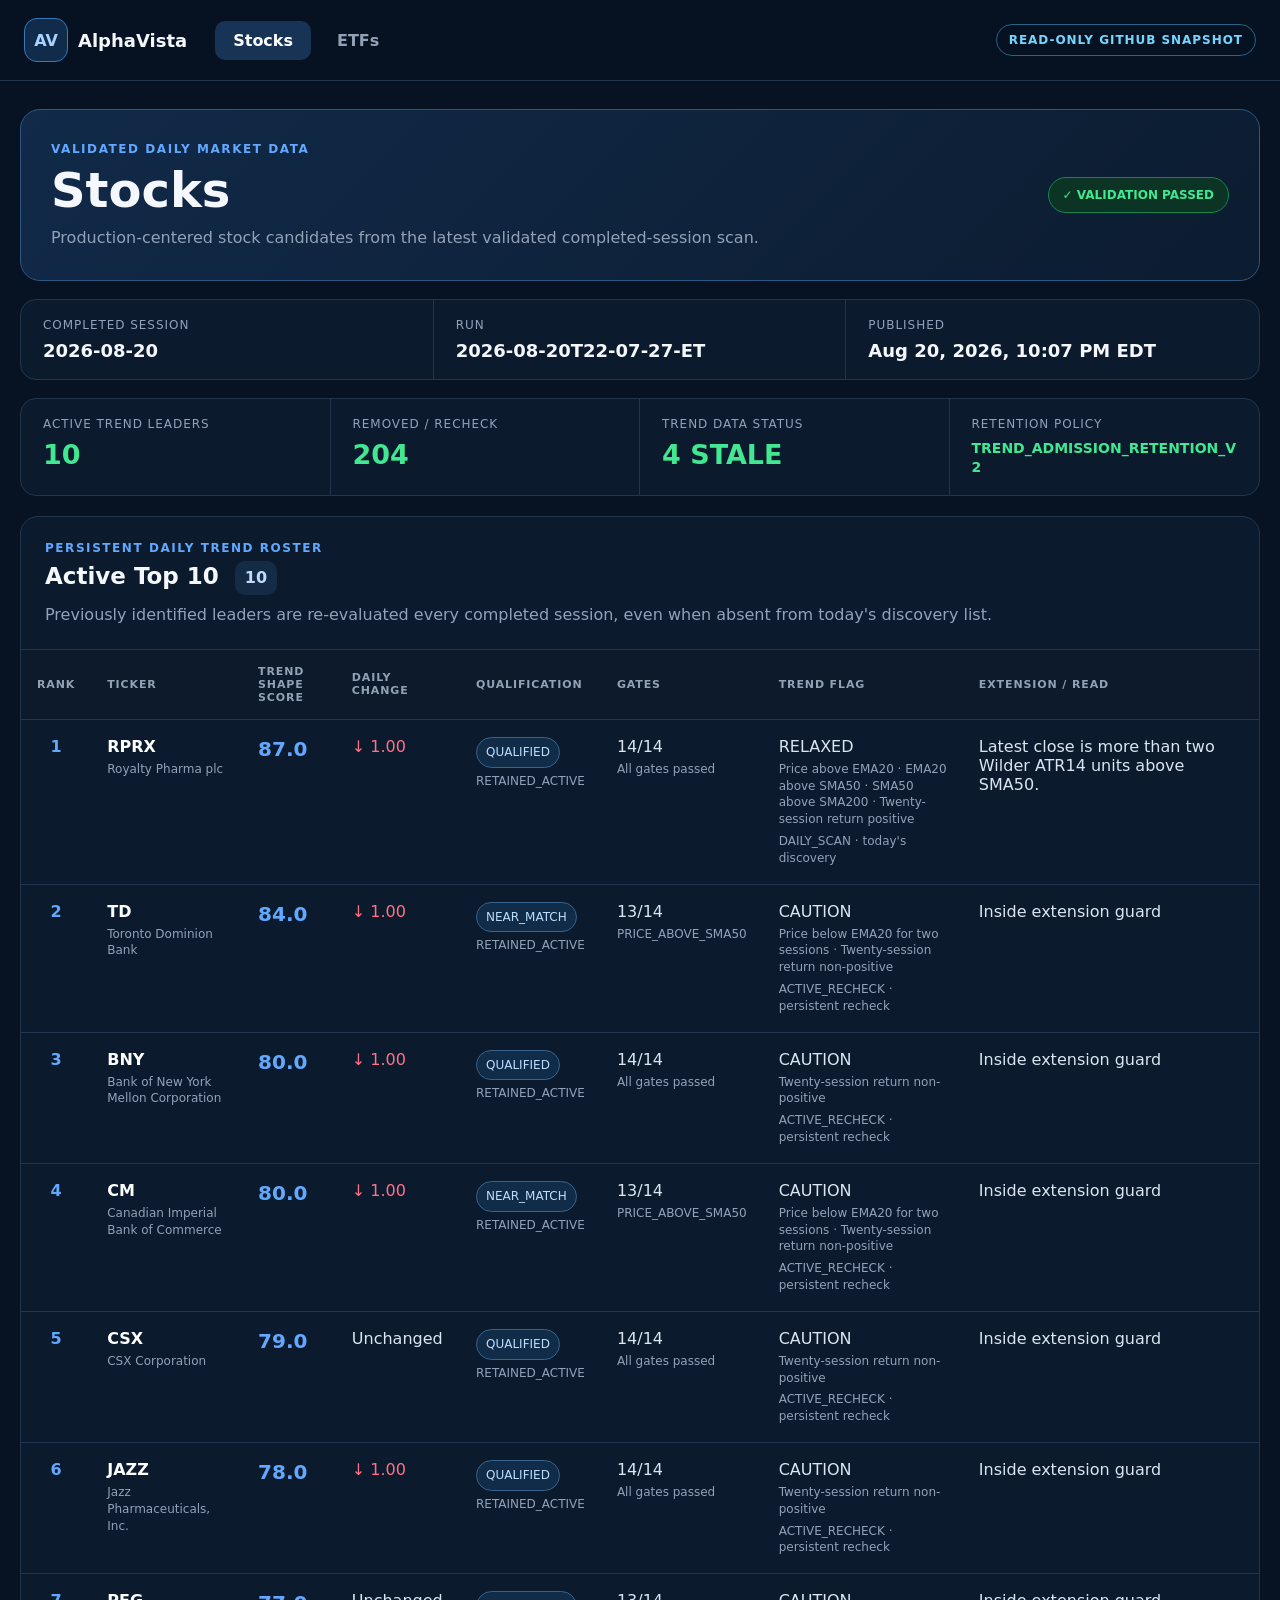
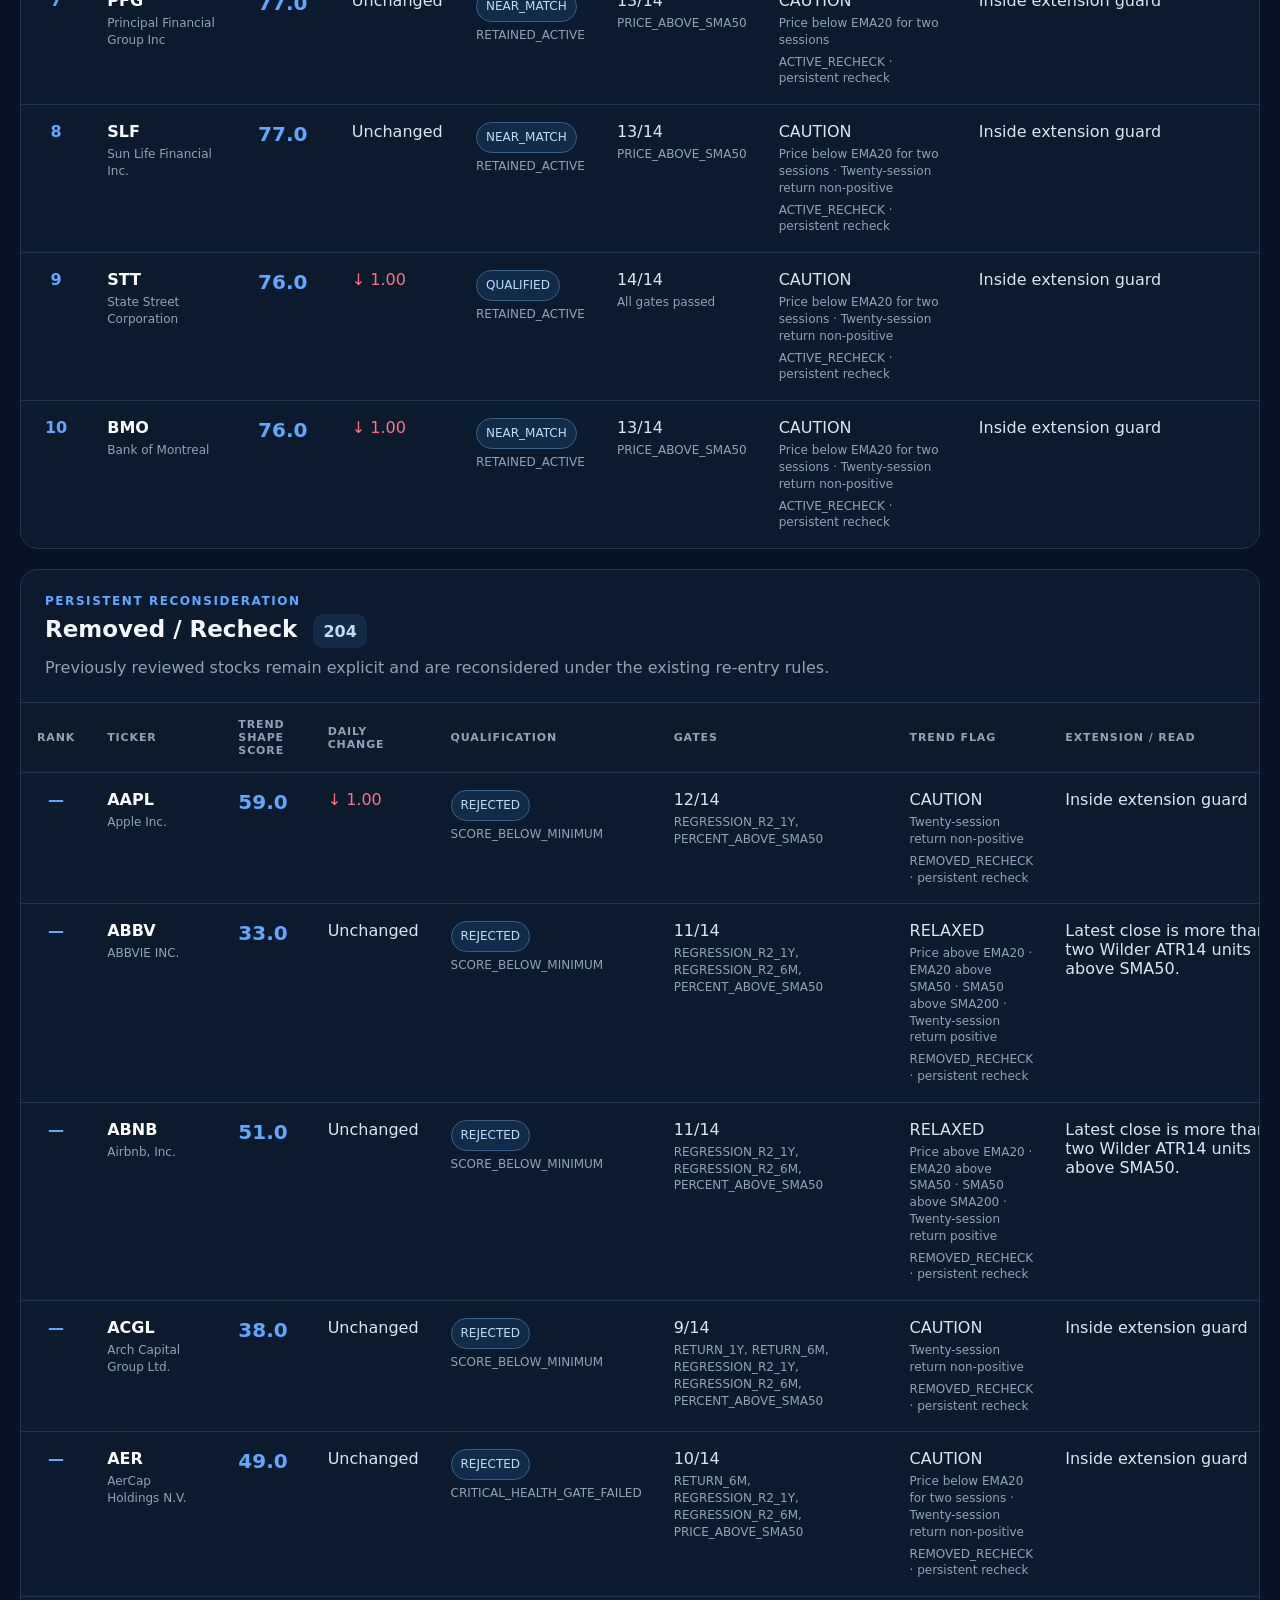
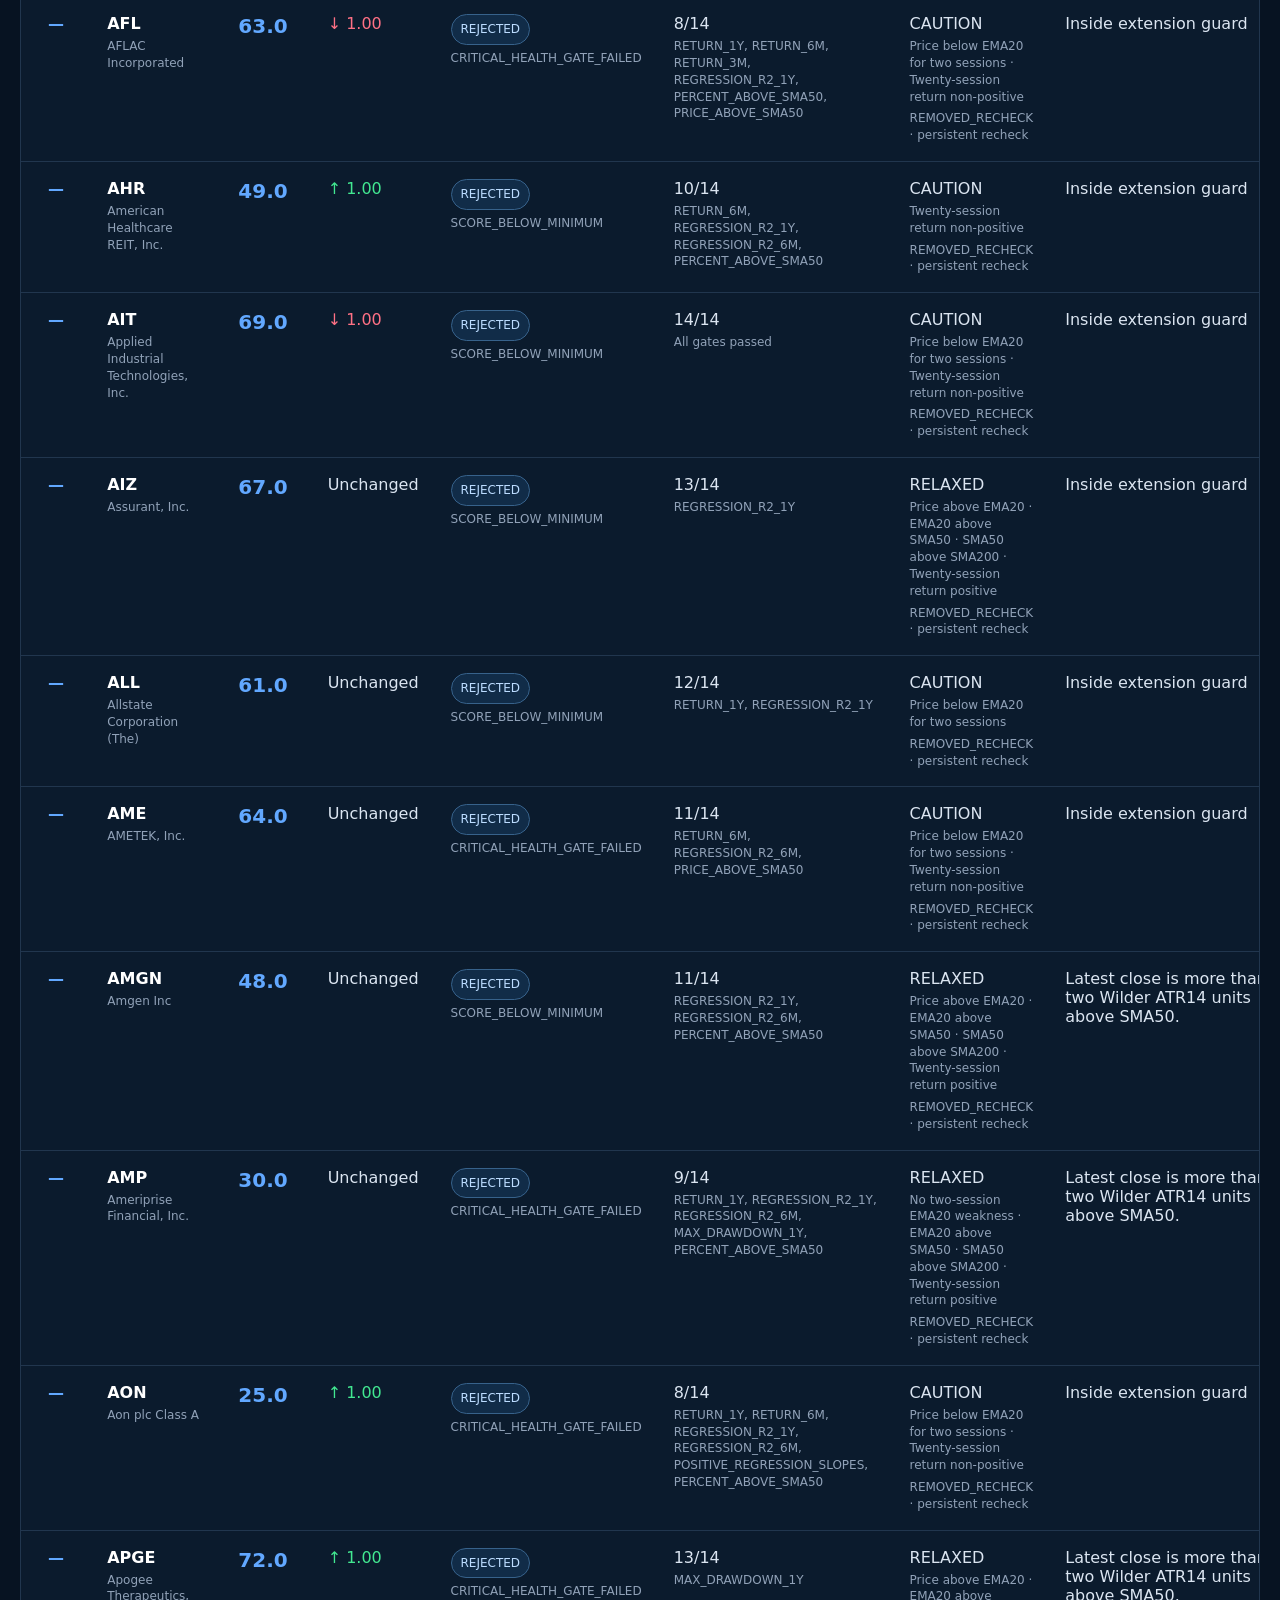
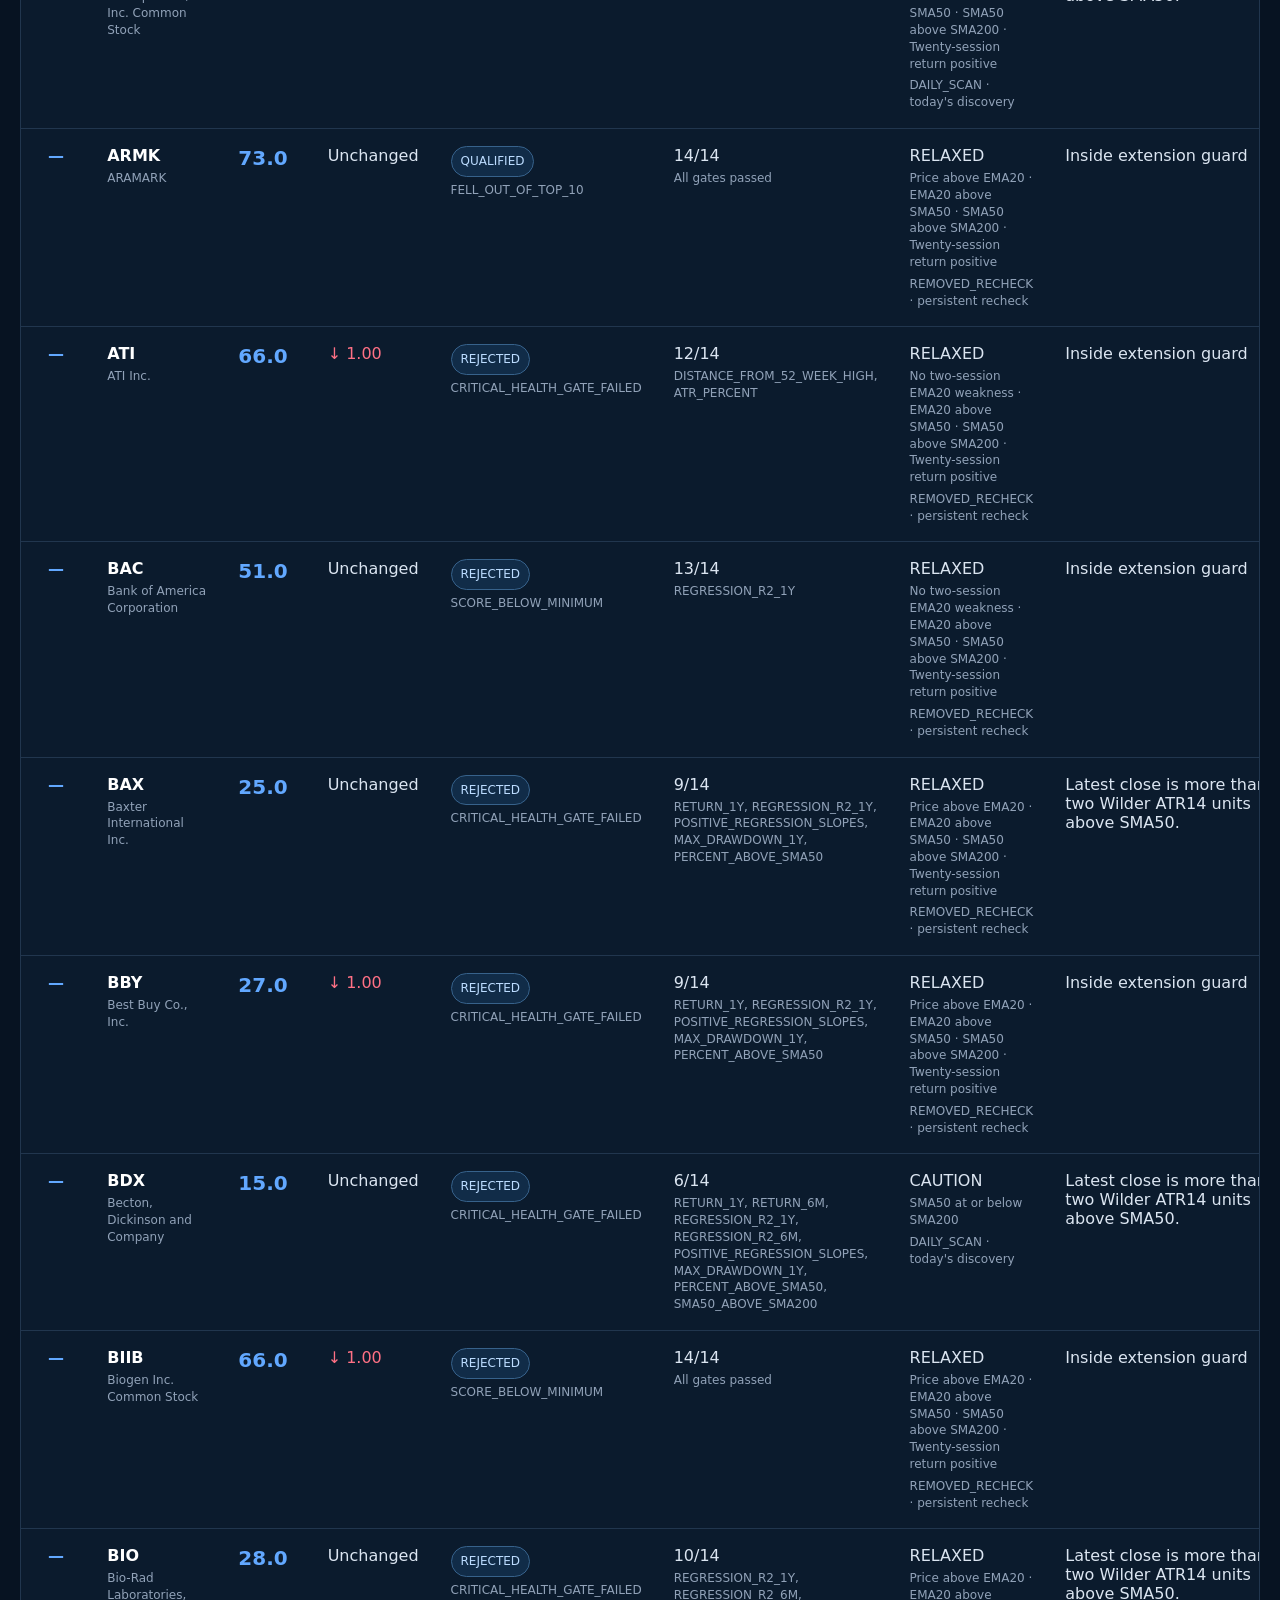
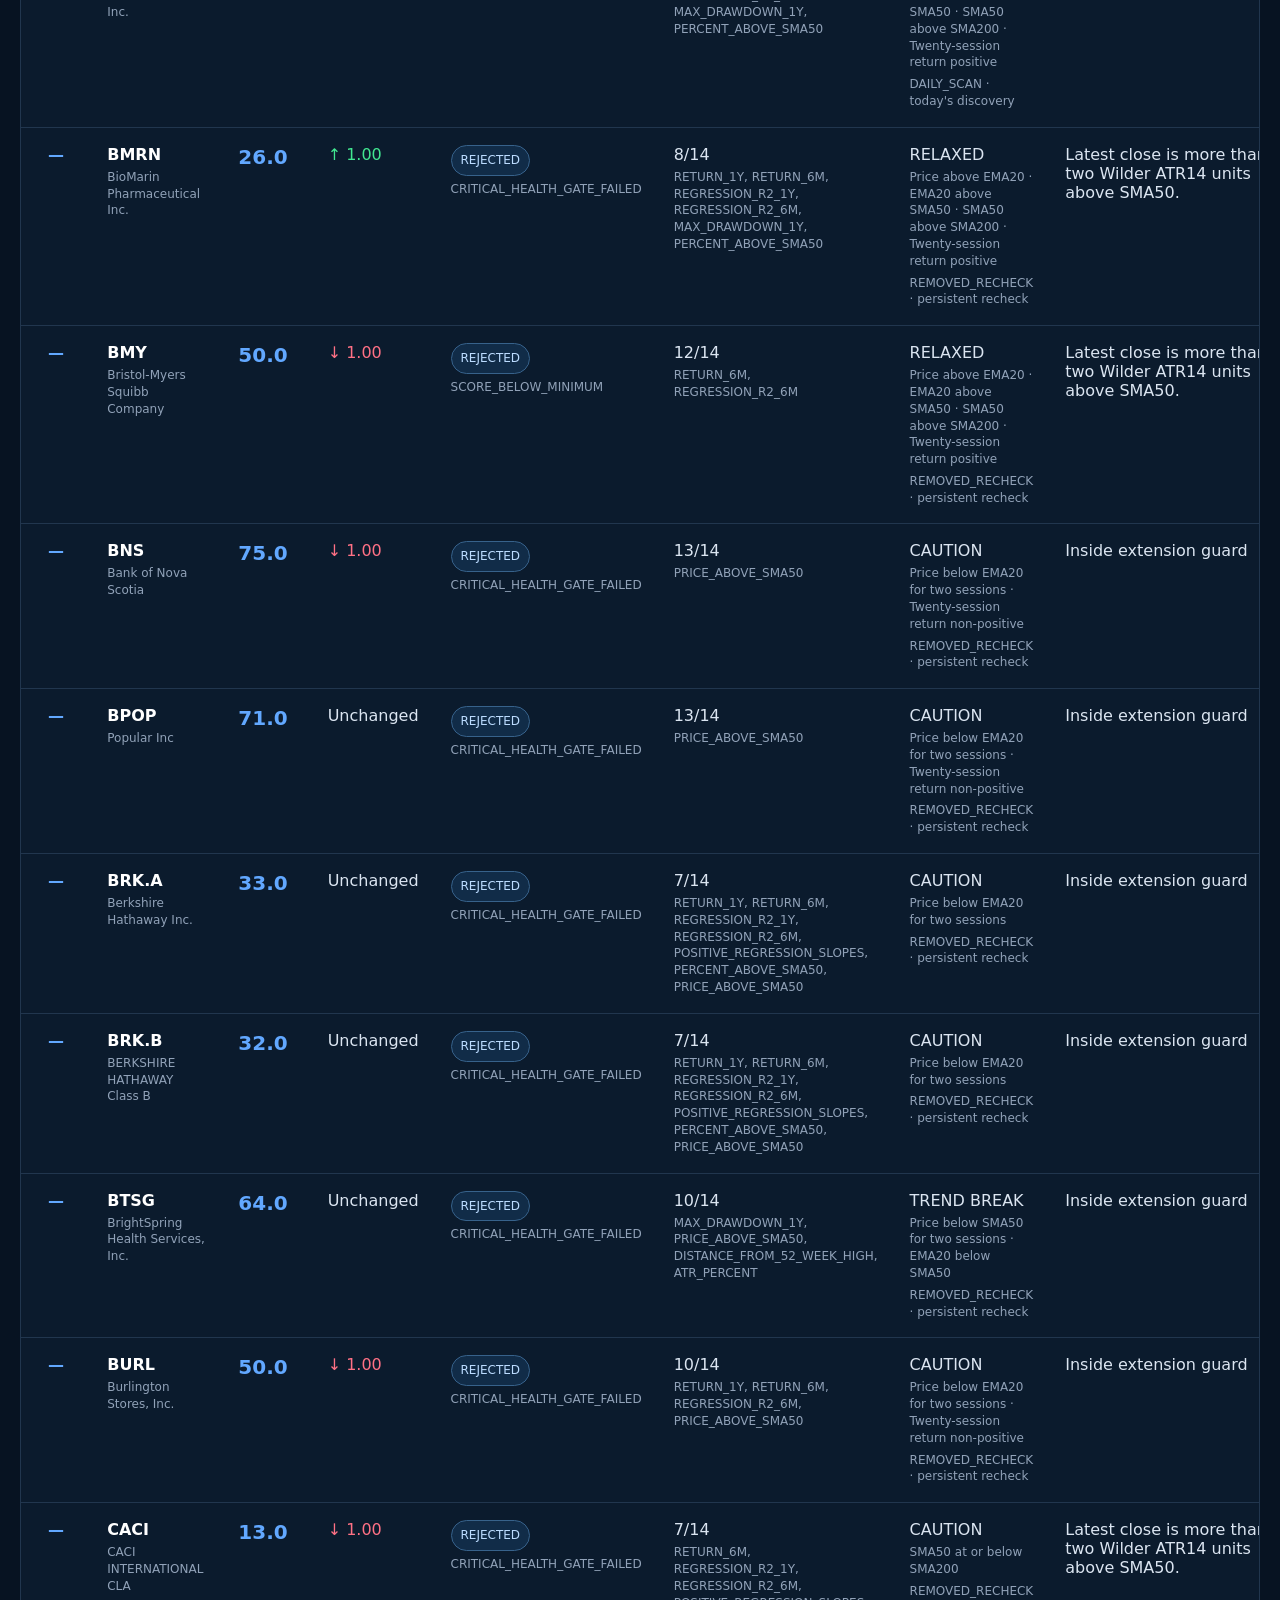
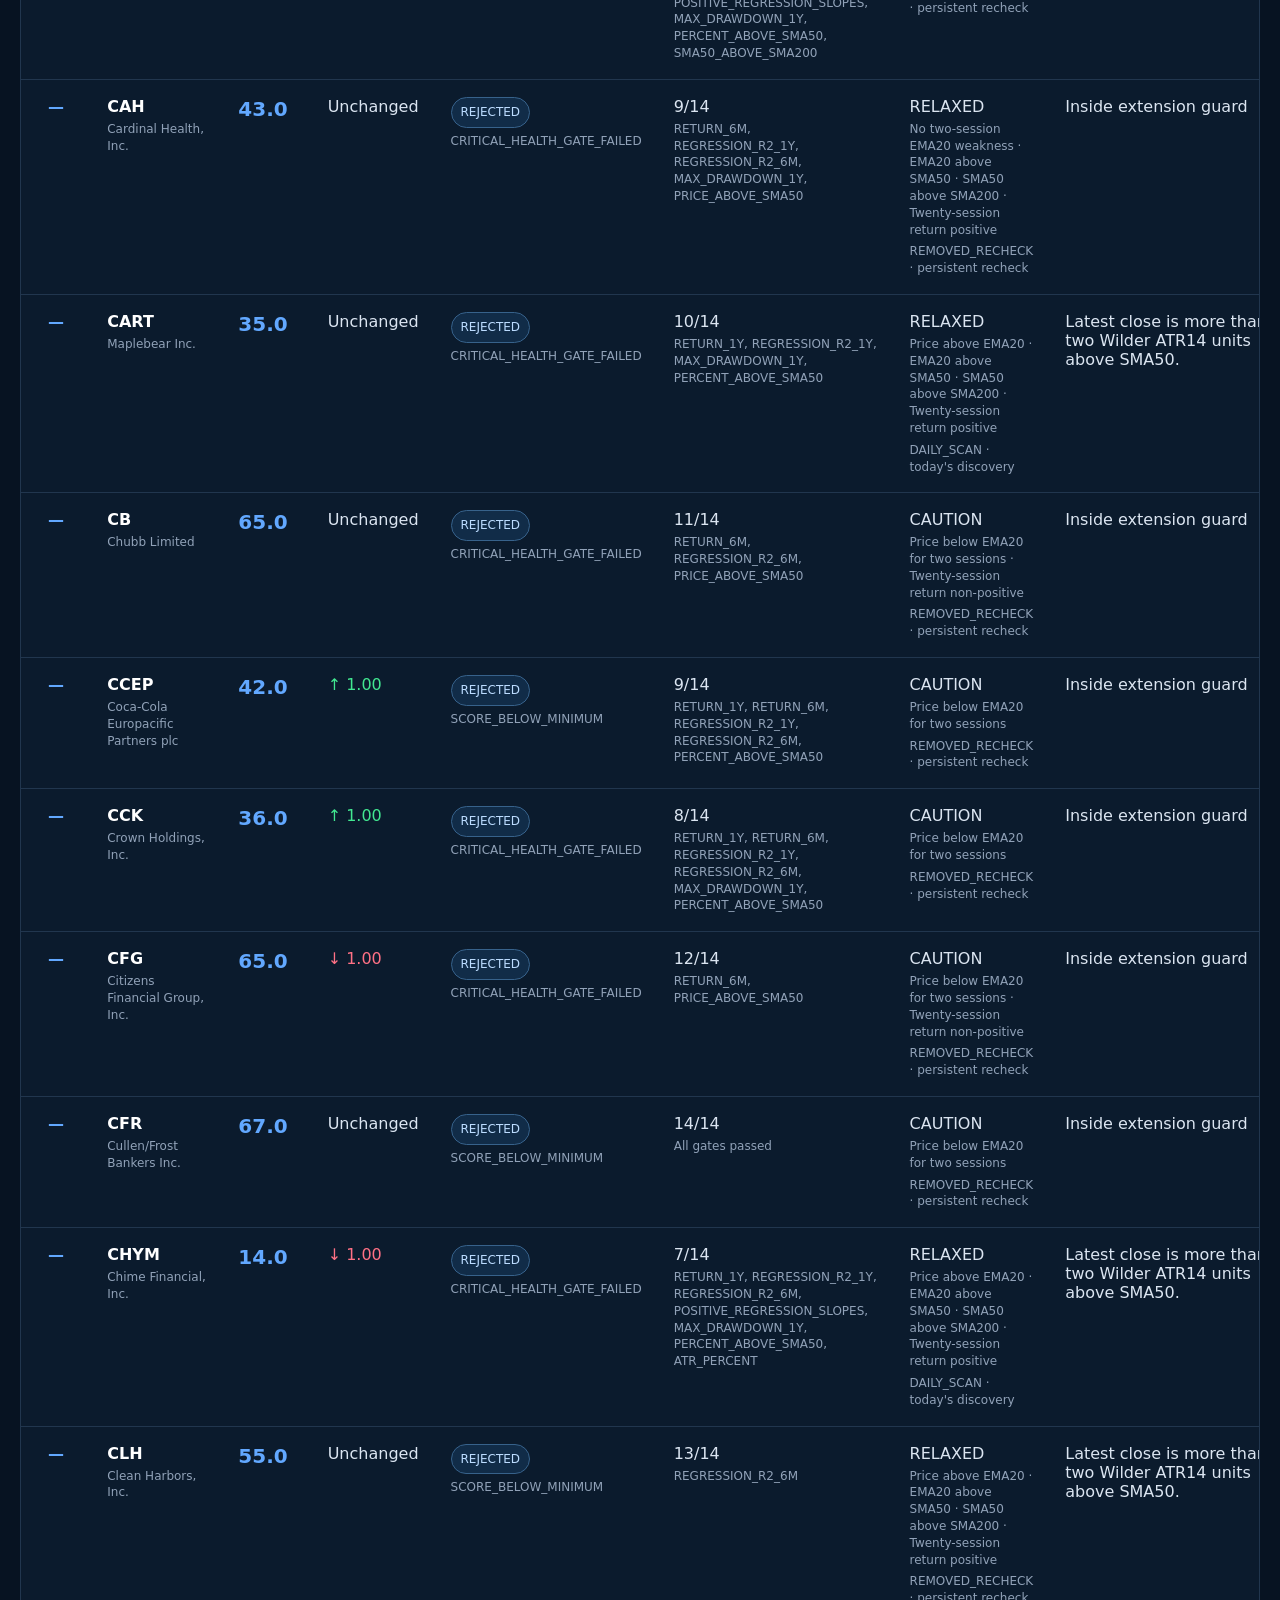
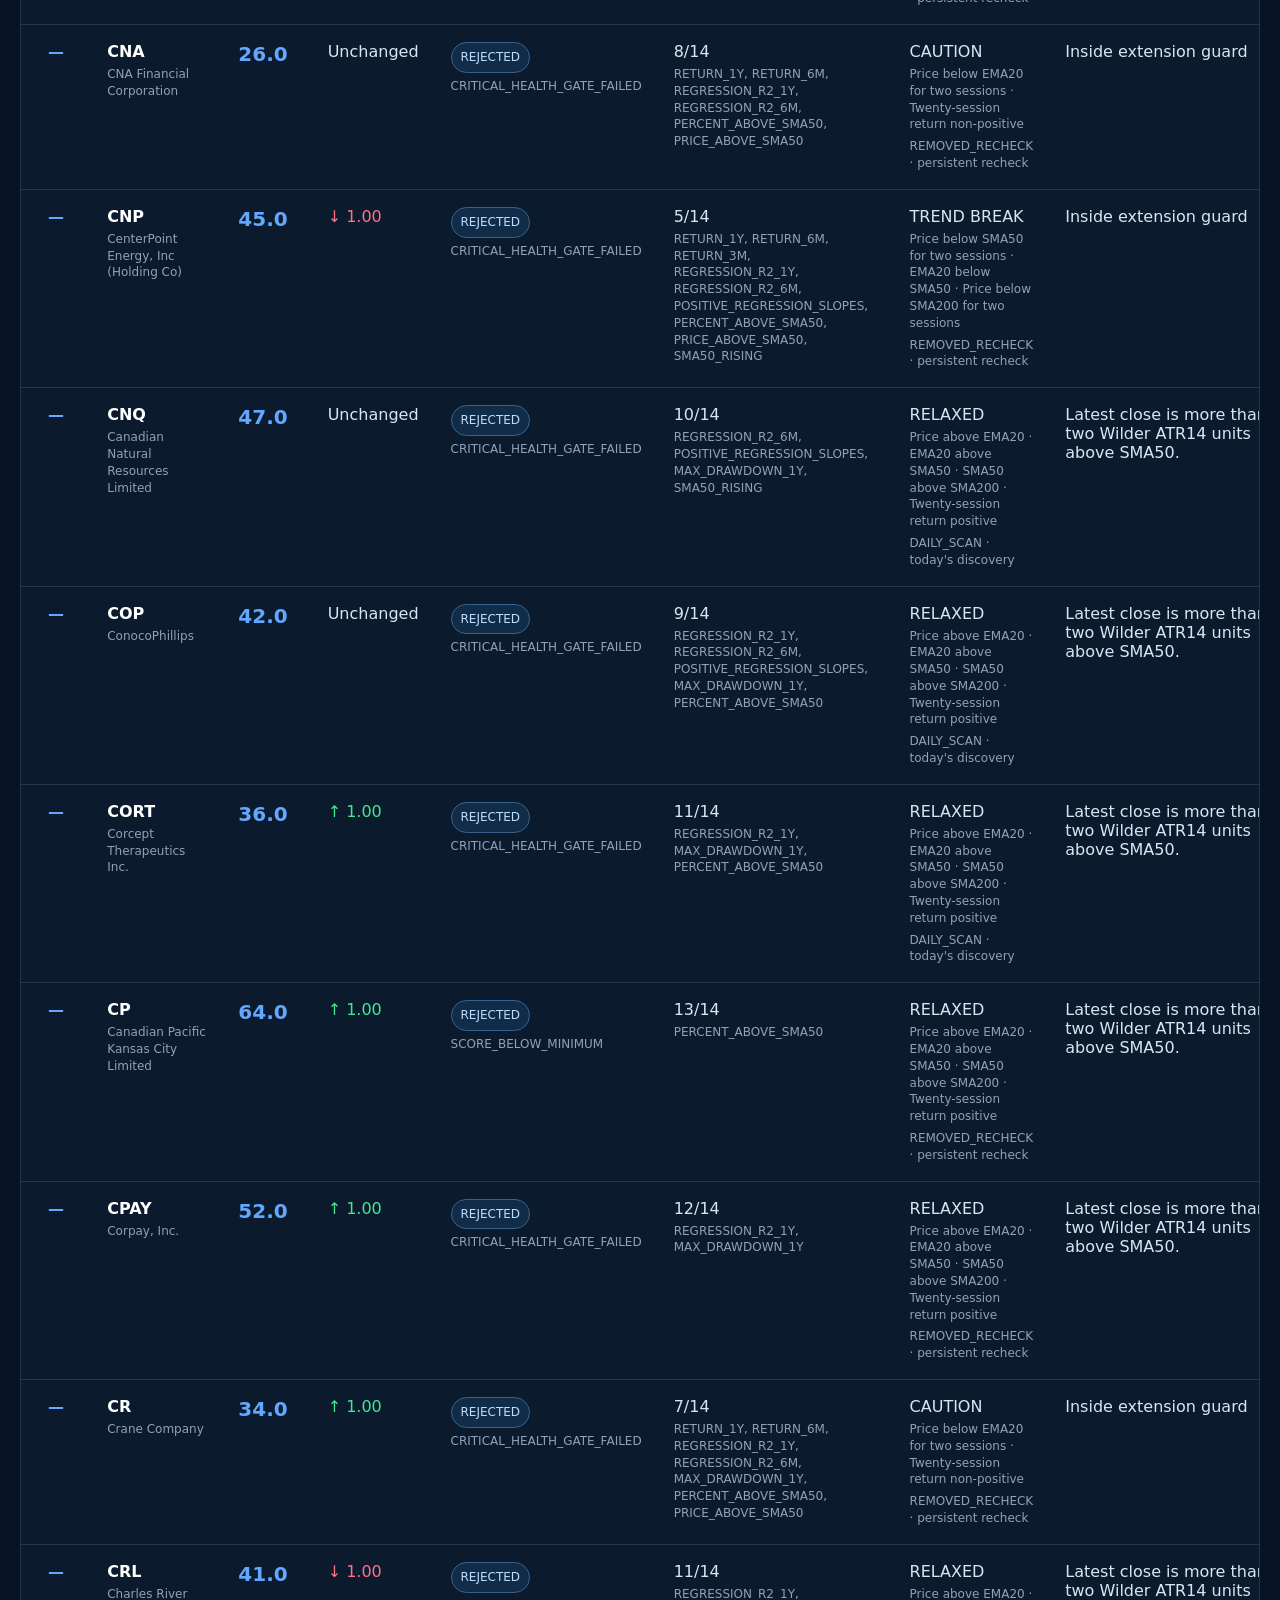
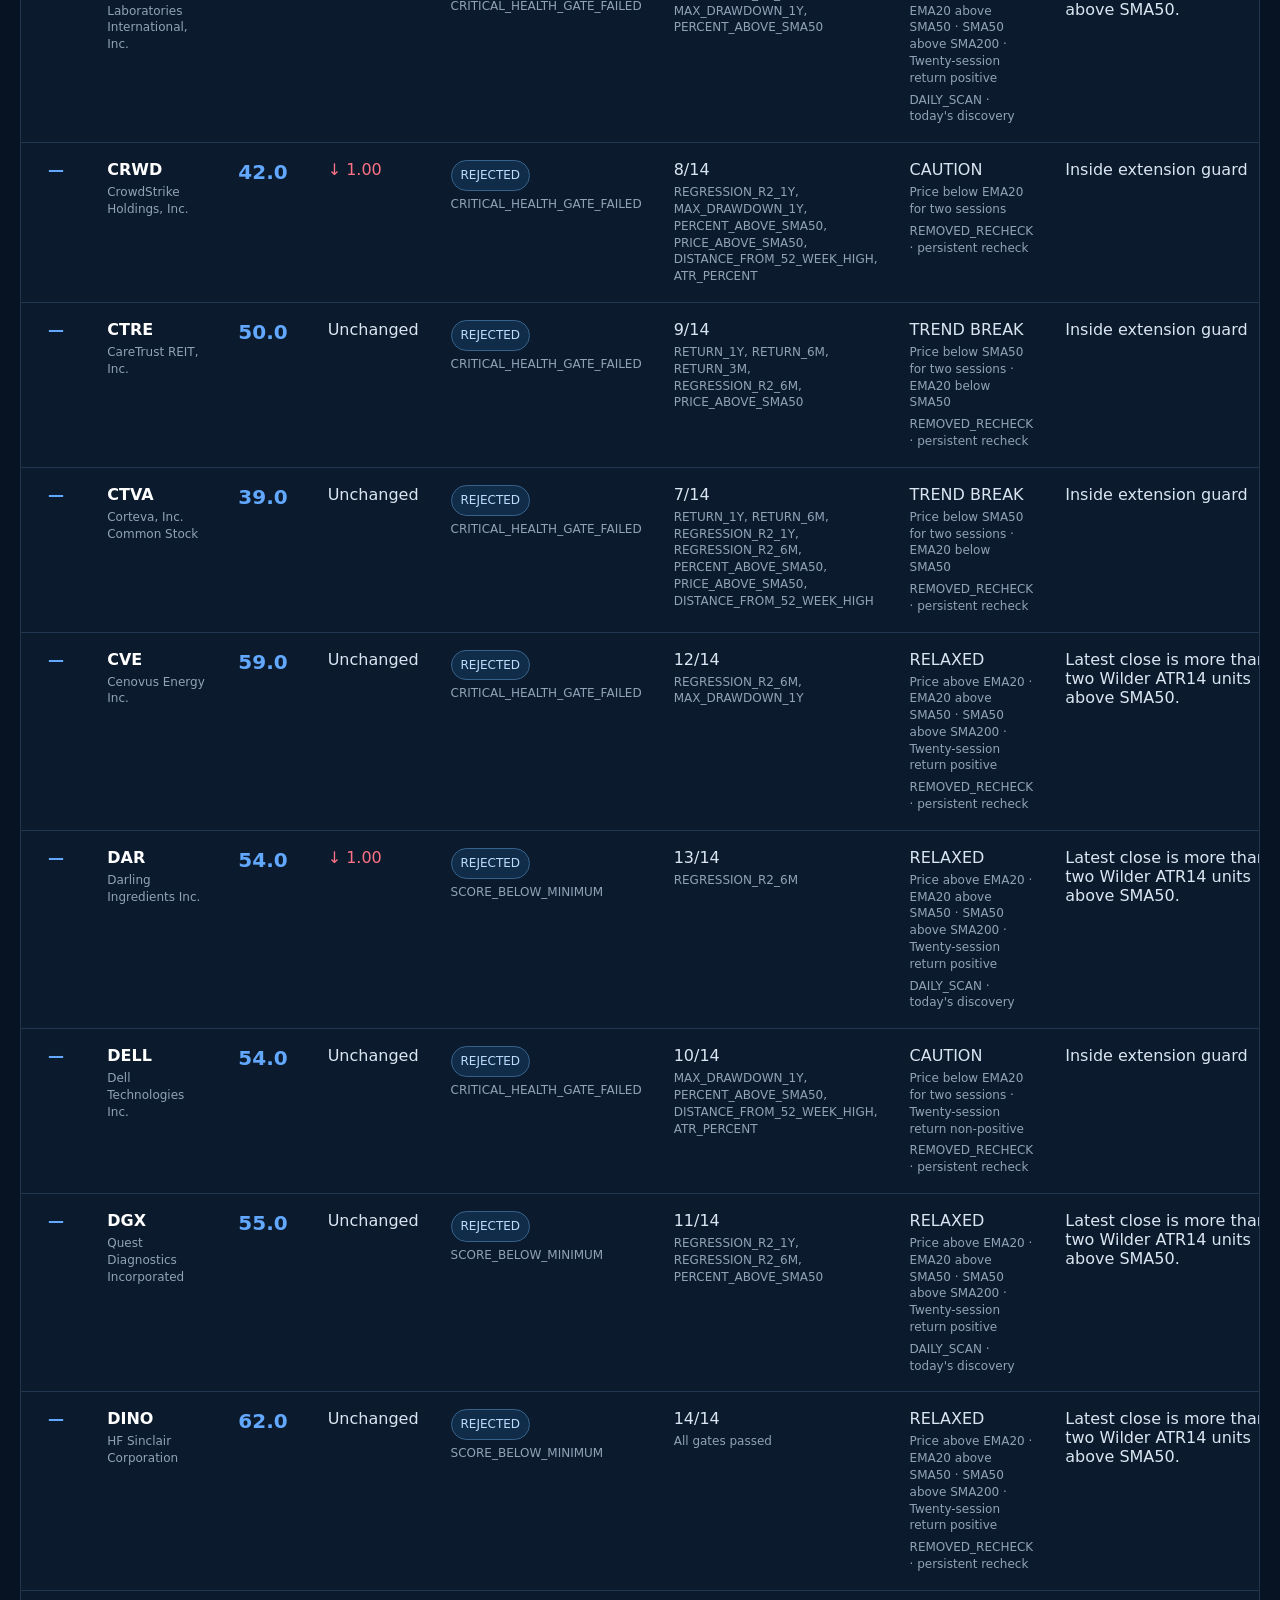
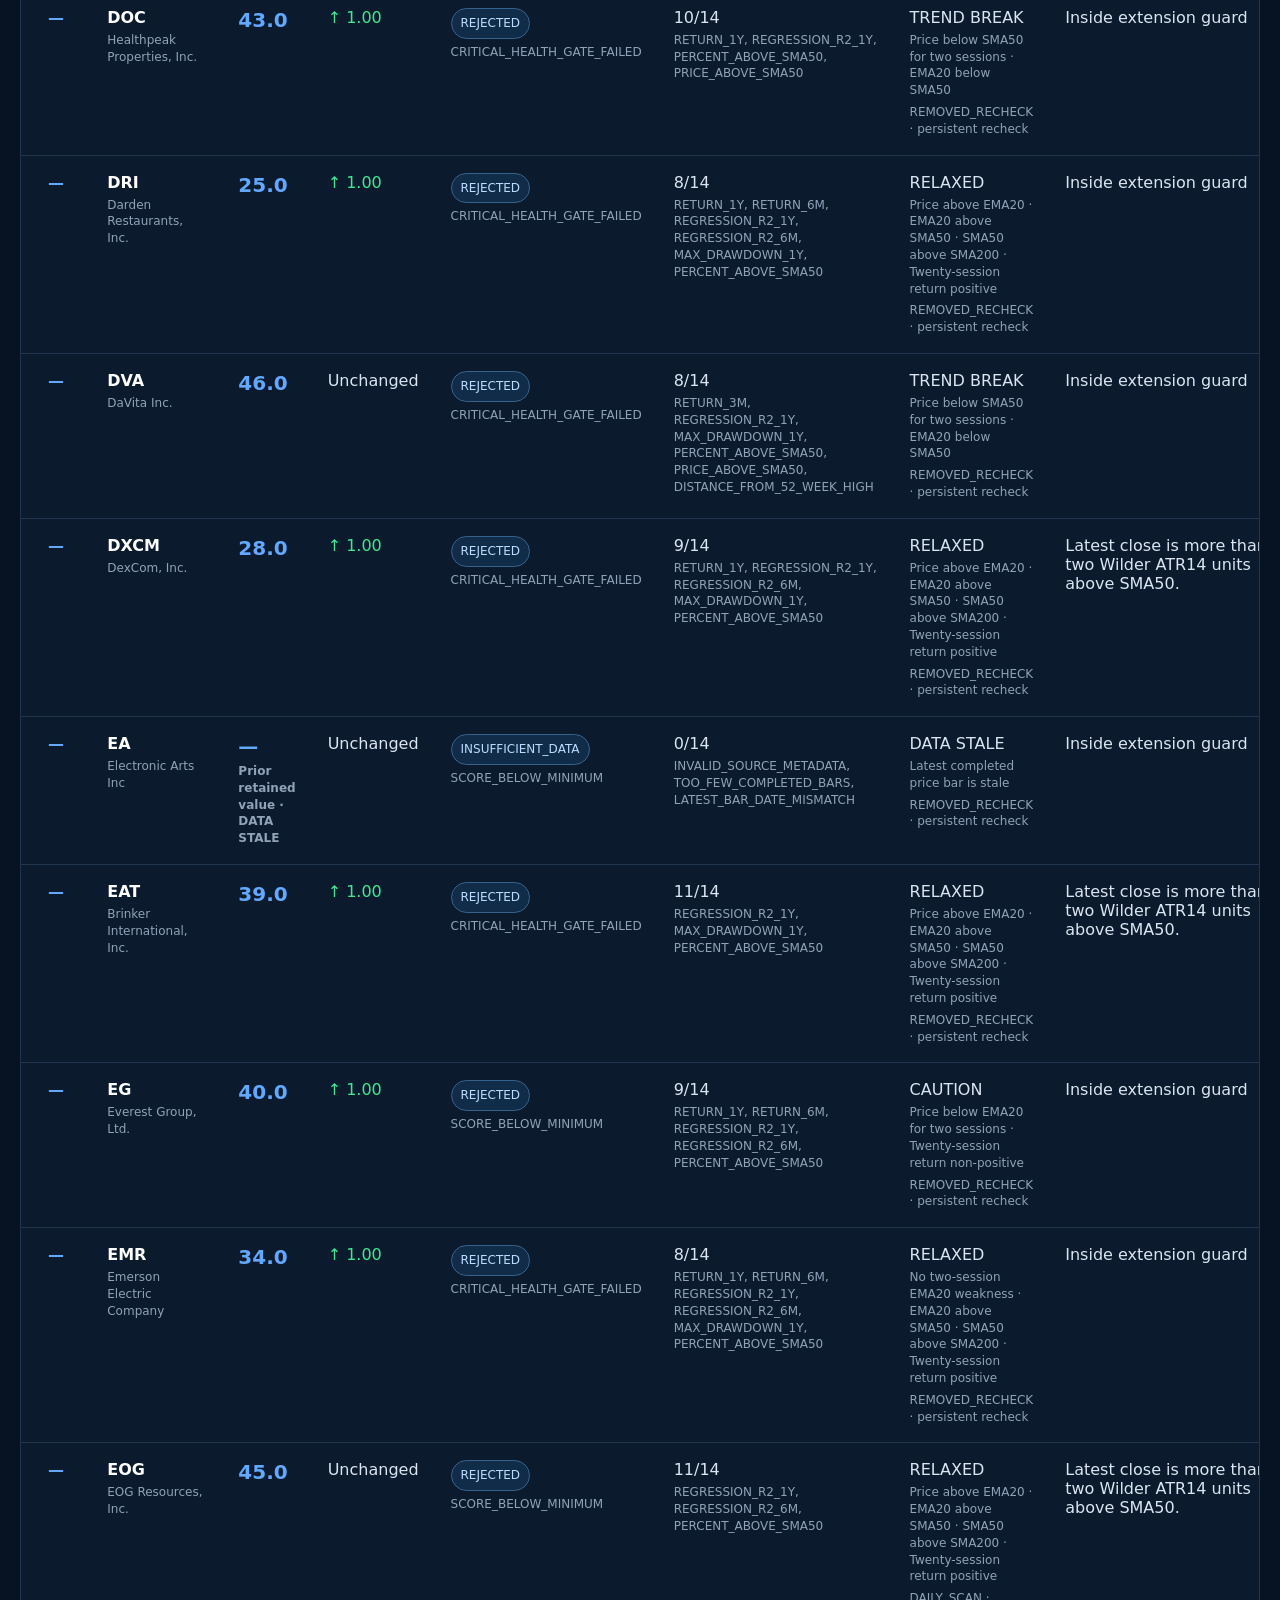
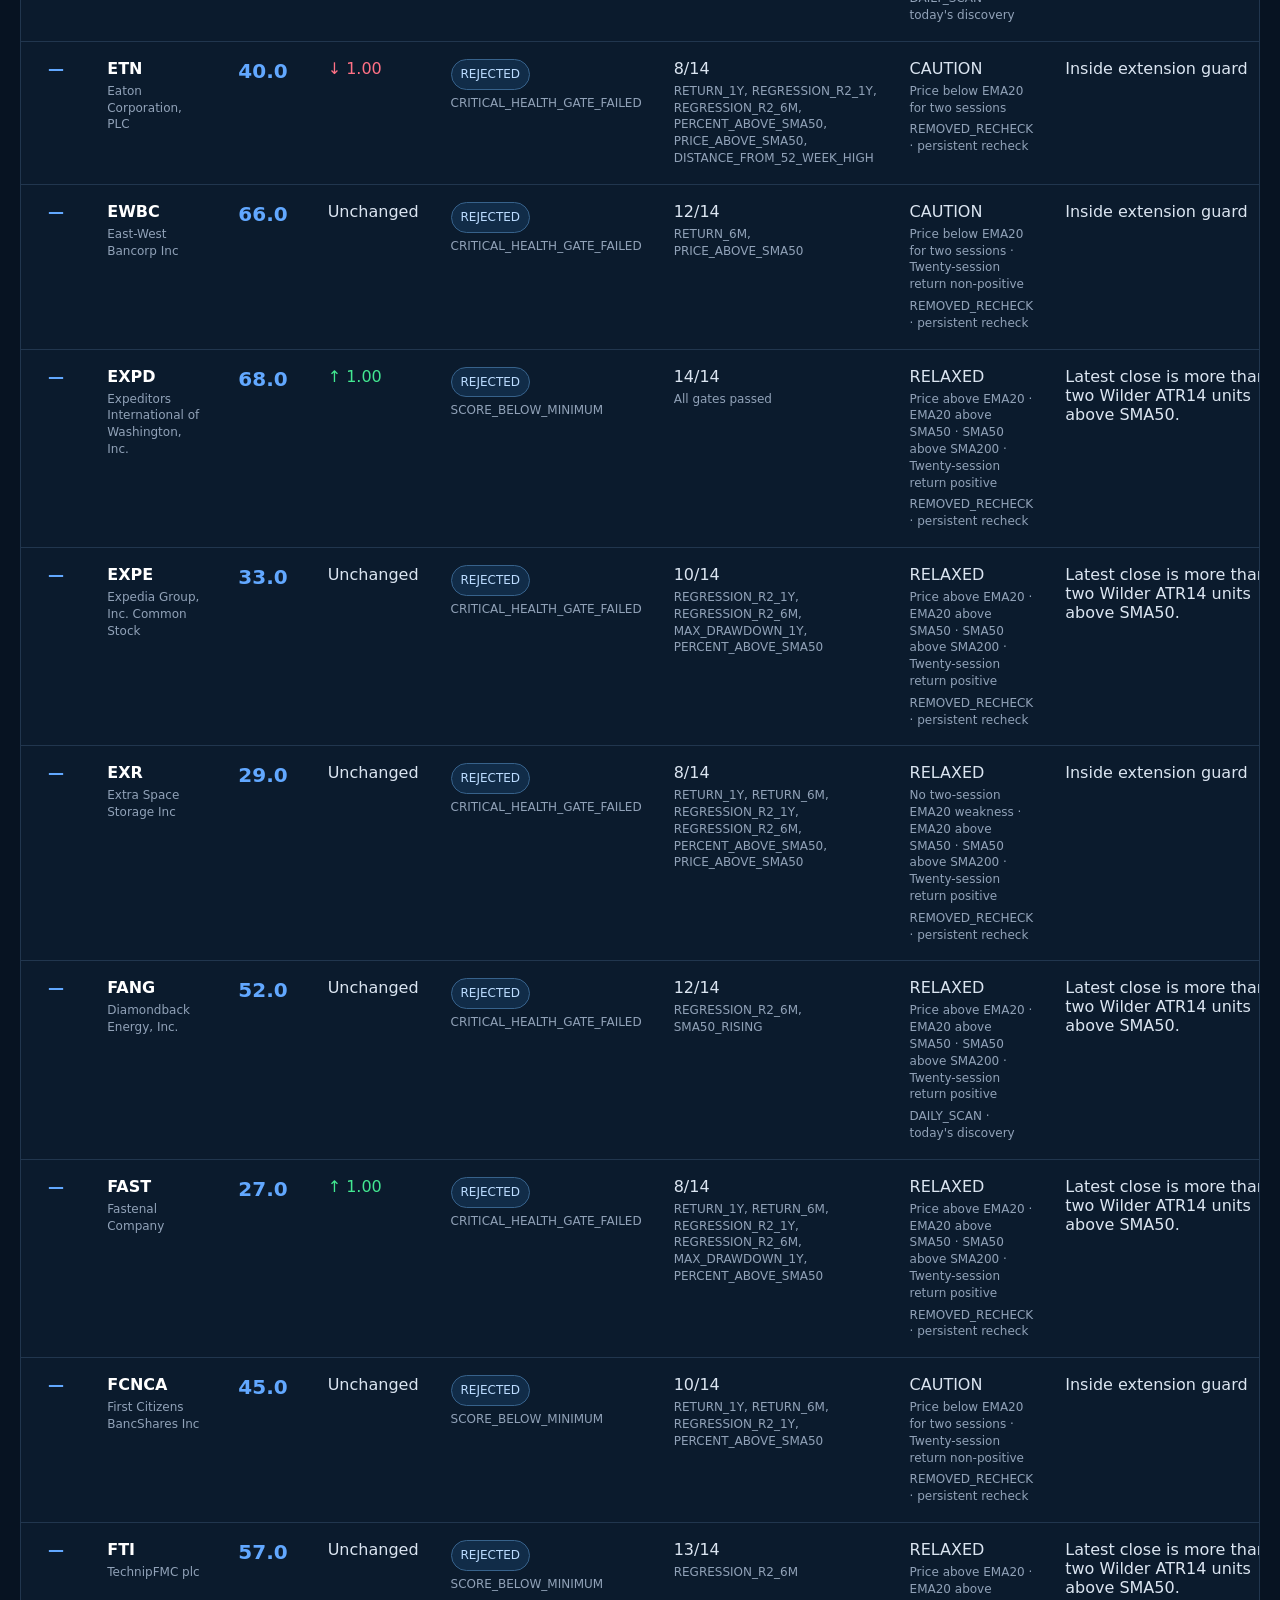
==== commit 46ee4f33: "Publish validated market snapshot 13496ba" ====
--- a/index.html
+++ b/index.html
@@ -30,15 +30,15 @@
         <span class="validation">✓ VALIDATION PASSED</span>
       </section>
       <section class="run-meta" aria-label="Publication details">
-        <div><span>Completed session</span><strong>2026-08-19</strong></div>
-        <div><span>Run</span><strong>2026-08-19T21-58-39-ET</strong></div>
-        <div><span>Published</span><strong>Aug 19, 2026, 9:58 PM EDT</strong></div>
+        <div><span>Completed session</span><strong>2026-08-20</strong></div>
+        <div><span>Run</span><strong>2026-08-20T22-07-27-ET</strong></div>
+        <div><span>Published</span><strong>Aug 20, 2026, 10:07 PM EDT</strong></div>
       </section>
       
     <section class="summary-grid trend-summary">
       <div><span>Active Trend Leaders</span><strong>10</strong></div>
-      <div><span>Removed / Recheck</span><strong>197</strong></div>
-      <div><span>Trend data status</span><strong>3 STALE</strong></div>
+      <div><span>Removed / Recheck</span><strong>204</strong></div>
+      <div><span>Trend data status</span><strong>4 STALE</strong></div>
       <div><span>Retention policy</span><strong class="policy-version">TREND_ADMISSION_RETENTION_V2</strong></div>
     </section>
     
@@ -56,9 +56,9 @@
           <tbody>
         <tr>
           <td class="rank">1</td>
-          <td><strong>RPRX</strong><span>Royalty Pharma plc Class A Ordinary Shares</span></td>
-          <td class="score">88.0</td>
-          <td class="">Unchanged</td>
+          <td><strong>RPRX</strong><span>Royalty Pharma plc</span></td>
+          <td class="score">87.0</td>
+          <td class="negative">↓ 1.00</td>
           <td><span class="badge">QUALIFIED</span><span>RETAINED_ACTIVE</span></td>
           <td>14/14<span>All gates passed</span></td>
           <td>RELAXED<span>Price above EMA20 · EMA20 above SMA50 · SMA50 above SMA200 · Twenty-session return positive</span><span>DAILY_SCAN · today's discovery</span></td>
@@ -67,91 +67,91 @@
         <tr>
           <td class="rank">2</td>
           <td><strong>TD</strong><span>Toronto Dominion Bank</span></td>
-          <td class="score">85.0</td>
+          <td class="score">84.0</td>
           <td class="negative">↓ 1.00</td>
           <td><span class="badge">NEAR_MATCH</span><span>RETAINED_ACTIVE</span></td>
           <td>13/14<span>PRICE_ABOVE_SMA50</span></td>
-          <td>CAUTION<span>Twenty-session return non-positive</span><span>ACTIVE_RECHECK · persistent recheck</span></td>
+          <td>CAUTION<span>Price below EMA20 for two sessions · Twenty-session return non-positive</span><span>ACTIVE_RECHECK · persistent recheck</span></td>
           <td class="read">Inside extension guard</td>
         </tr>
         <tr>
           <td class="rank">3</td>
           <td><strong>BNY</strong><span>Bank of New York Mellon Corporation</span></td>
-          <td class="score">81.0</td>
+          <td class="score">80.0</td>
           <td class="negative">↓ 1.00</td>
           <td><span class="badge">QUALIFIED</span><span>RETAINED_ACTIVE</span></td>
           <td>14/14<span>All gates passed</span></td>
           <td>CAUTION<span>Twenty-session return non-positive</span><span>ACTIVE_RECHECK · persistent recheck</span></td>
-          <td class="read">Latest close is more than two Wilder ATR14 units above SMA50.</td>
+          <td class="read">Inside extension guard</td>
         </tr>
         <tr>
           <td class="rank">4</td>
           <td><strong>CM</strong><span>Canadian Imperial Bank of Commerce</span></td>
-          <td class="score">81.0</td>
-          <td class="negative">↓ 1.00</td>
-          <td><span class="badge">QUALIFIED</span><span>RETAINED_ACTIVE</span></td>
-          <td>14/14<span>All gates passed</span></td>
-          <td>RELAXED<span>No two-session EMA20 weakness · EMA20 above SMA50 · SMA50 above SMA200 · Twenty-session return positive</span><span>ACTIVE_RECHECK · persistent recheck</span></td>
-          <td class="read">Inside extension guard</td>
-        </tr>
-        <tr>
-          <td class="rank">5</td>
-          <td><strong>JAZZ</strong><span>Jazz Pharmaceuticals, Inc.</span></td>
-          <td class="score">79.0</td>
-          <td class="">Unchanged</td>
-          <td><span class="badge">QUALIFIED</span><span>RETAINED_ACTIVE</span></td>
-          <td>14/14<span>All gates passed</span></td>
-          <td>RELAXED<span>Price above EMA20 · EMA20 above SMA50 · SMA50 above SMA200 · Twenty-session return positive</span><span>ACTIVE_RECHECK · persistent recheck</span></td>
-          <td class="read">Inside extension guard</td>
-        </tr>
-        <tr>
-          <td class="rank">6</td>
-          <td><strong>CSX</strong><span>CSX Corporation</span></td>
-          <td class="score">79.0</td>
-          <td class="positive">↑ 1.00</td>
-          <td><span class="badge">QUALIFIED</span><span>RETAINED_ACTIVE</span></td>
-          <td>14/14<span>All gates passed</span></td>
-          <td>RELAXED<span>Price above EMA20 · EMA20 above SMA50 · SMA50 above SMA200 · Twenty-session return positive</span><span>ACTIVE_RECHECK · persistent recheck</span></td>
-          <td class="read">Inside extension guard</td>
-        </tr>
-        <tr>
-          <td class="rank">7</td>
-          <td><strong>SLF</strong><span>Sun Life Financial Inc.</span></td>
-          <td class="score">77.0</td>
-          <td class="">Unchanged</td>
+          <td class="score">80.0</td>
+          <td class="negative">↓ 1.00</td>
           <td><span class="badge">NEAR_MATCH</span><span>RETAINED_ACTIVE</span></td>
           <td>13/14<span>PRICE_ABOVE_SMA50</span></td>
           <td>CAUTION<span>Price below EMA20 for two sessions · Twenty-session return non-positive</span><span>ACTIVE_RECHECK · persistent recheck</span></td>
           <td class="read">Inside extension guard</td>
         </tr>
         <tr>
-          <td class="rank">8</td>
-          <td><strong>BMO</strong><span>Bank of Montreal</span></td>
+          <td class="rank">5</td>
+          <td><strong>CSX</strong><span>CSX Corporation</span></td>
+          <td class="score">79.0</td>
+          <td class="">Unchanged</td>
+          <td><span class="badge">QUALIFIED</span><span>RETAINED_ACTIVE</span></td>
+          <td>14/14<span>All gates passed</span></td>
+          <td>CAUTION<span>Twenty-session return non-positive</span><span>ACTIVE_RECHECK · persistent recheck</span></td>
+          <td class="read">Inside extension guard</td>
+        </tr>
+        <tr>
+          <td class="rank">6</td>
+          <td><strong>JAZZ</strong><span>Jazz Pharmaceuticals, Inc.</span></td>
+          <td class="score">78.0</td>
+          <td class="negative">↓ 1.00</td>
+          <td><span class="badge">QUALIFIED</span><span>RETAINED_ACTIVE</span></td>
+          <td>14/14<span>All gates passed</span></td>
+          <td>CAUTION<span>Twenty-session return non-positive</span><span>ACTIVE_RECHECK · persistent recheck</span></td>
+          <td class="read">Inside extension guard</td>
+        </tr>
+        <tr>
+          <td class="rank">7</td>
+          <td><strong>PFG</strong><span>Principal Financial Group Inc</span></td>
           <td class="score">77.0</td>
-          <td class="negative">↓ 2.00</td>
+          <td class="">Unchanged</td>
           <td><span class="badge">NEAR_MATCH</span><span>RETAINED_ACTIVE</span></td>
           <td>13/14<span>PRICE_ABOVE_SMA50</span></td>
-          <td>CAUTION<span>Twenty-session return non-positive</span><span>ACTIVE_RECHECK · persistent recheck</span></td>
+          <td>CAUTION<span>Price below EMA20 for two sessions</span><span>ACTIVE_RECHECK · persistent recheck</span></td>
+          <td class="read">Inside extension guard</td>
+        </tr>
+        <tr>
+          <td class="rank">8</td>
+          <td><strong>SLF</strong><span>Sun Life Financial Inc.</span></td>
+          <td class="score">77.0</td>
+          <td class="">Unchanged</td>
+          <td><span class="badge">NEAR_MATCH</span><span>RETAINED_ACTIVE</span></td>
+          <td>13/14<span>PRICE_ABOVE_SMA50</span></td>
+          <td>CAUTION<span>Price below EMA20 for two sessions · Twenty-session return non-positive</span><span>ACTIVE_RECHECK · persistent recheck</span></td>
           <td class="read">Inside extension guard</td>
         </tr>
         <tr>
           <td class="rank">9</td>
           <td><strong>STT</strong><span>State Street Corporation</span></td>
-          <td class="score">77.0</td>
+          <td class="score">76.0</td>
           <td class="negative">↓ 1.00</td>
           <td><span class="badge">QUALIFIED</span><span>RETAINED_ACTIVE</span></td>
           <td>14/14<span>All gates passed</span></td>
-          <td>RELAXED<span>No two-session EMA20 weakness · EMA20 above SMA50 · SMA50 above SMA200 · Twenty-session return positive</span><span>ACTIVE_RECHECK · persistent recheck</span></td>
+          <td>CAUTION<span>Price below EMA20 for two sessions · Twenty-session return non-positive</span><span>ACTIVE_RECHECK · persistent recheck</span></td>
           <td class="read">Inside extension guard</td>
         </tr>
         <tr>
           <td class="rank">10</td>
-          <td><strong>PFG</strong><span>Principal Financial Group Inc</span></td>
-          <td class="score">77.0</td>
-          <td class="">Unchanged</td>
-          <td><span class="badge">QUALIFIED</span><span>RETAINED_ACTIVE</span></td>
-          <td>14/14<span>All gates passed</span></td>
-          <td>CAUTION<span>Price below EMA20 for two sessions</span><span>ACTIVE_RECHECK · persistent recheck</span></td>
+          <td><strong>BMO</strong><span>Bank of Montreal</span></td>
+          <td class="score">76.0</td>
+          <td class="negative">↓ 1.00</td>
+          <td><span class="badge">NEAR_MATCH</span><span>RETAINED_ACTIVE</span></td>
+          <td>13/14<span>PRICE_ABOVE_SMA50</span></td>
+          <td>CAUTION<span>Price below EMA20 for two sessions · Twenty-session return non-positive</span><span>ACTIVE_RECHECK · persistent recheck</span></td>
           <td class="read">Inside extension guard</td>
         </tr></tbody>
         </table>
@@ -162,7 +162,7 @@
       <header class="panel-header">
         <div>
           <p class="eyebrow">PERSISTENT RECONSIDERATION</p>
-          <h2>Removed / Recheck <span class="count">197</span></h2>
+          <h2>Removed / Recheck <span class="count">204</span></h2>
           <p>Previously reviewed stocks remain explicit and are reconsidered under the existing re-entry rules.</p>
         </div>
       </header>
@@ -173,8 +173,8 @@
         <tr>
           <td class="rank">—</td>
           <td><strong>AAPL</strong><span>Apple Inc.</span></td>
-          <td class="score">60.0</td>
-          <td class="positive">↑ 1.00</td>
+          <td class="score">59.0</td>
+          <td class="negative">↓ 1.00</td>
           <td><span class="badge">REJECTED</span><span>SCORE_BELOW_MINIMUM</span></td>
           <td>12/14<span>REGRESSION_R2_1Y, PERCENT_ABOVE_SMA50</span></td>
           <td>CAUTION<span>Twenty-session return non-positive</span><span>REMOVED_RECHECK · persistent recheck</span></td>
@@ -184,30 +184,30 @@
           <td class="rank">—</td>
           <td><strong>ABBV</strong><span>ABBVIE INC.</span></td>
           <td class="score">33.0</td>
-          <td class="positive">↑ 2.00</td>
+          <td class="">Unchanged</td>
           <td><span class="badge">REJECTED</span><span>SCORE_BELOW_MINIMUM</span></td>
           <td>11/14<span>REGRESSION_R2_1Y, REGRESSION_R2_6M, PERCENT_ABOVE_SMA50</span></td>
-          <td>RELAXED<span>Price above EMA20 · EMA20 above SMA50 · SMA50 above SMA200 · Twenty-session return positive</span><span>DAILY_SCAN · today's discovery</span></td>
+          <td>RELAXED<span>Price above EMA20 · EMA20 above SMA50 · SMA50 above SMA200 · Twenty-session return positive</span><span>REMOVED_RECHECK · persistent recheck</span></td>
           <td class="read">Latest close is more than two Wilder ATR14 units above SMA50.</td>
         </tr>
         <tr>
           <td class="rank">—</td>
           <td><strong>ABNB</strong><span>Airbnb, Inc.</span></td>
           <td class="score">51.0</td>
-          <td class="positive">↑ 1.00</td>
+          <td class="">Unchanged</td>
           <td><span class="badge">REJECTED</span><span>SCORE_BELOW_MINIMUM</span></td>
           <td>11/14<span>REGRESSION_R2_1Y, REGRESSION_R2_6M, PERCENT_ABOVE_SMA50</span></td>
-          <td>RELAXED<span>Price above EMA20 · EMA20 above SMA50 · SMA50 above SMA200 · Twenty-session return positive</span><span>DAILY_SCAN · today's discovery</span></td>
+          <td>RELAXED<span>Price above EMA20 · EMA20 above SMA50 · SMA50 above SMA200 · Twenty-session return positive</span><span>REMOVED_RECHECK · persistent recheck</span></td>
           <td class="read">Latest close is more than two Wilder ATR14 units above SMA50.</td>
         </tr>
         <tr>
           <td class="rank">—</td>
           <td><strong>ACGL</strong><span>Arch Capital Group Ltd.</span></td>
           <td class="score">38.0</td>
-          <td class="positive">↑ 1.00</td>
+          <td class="">Unchanged</td>
           <td><span class="badge">REJECTED</span><span>SCORE_BELOW_MINIMUM</span></td>
           <td>9/14<span>RETURN_1Y, RETURN_6M, REGRESSION_R2_1Y, REGRESSION_R2_6M, PERCENT_ABOVE_SMA50</span></td>
-          <td>CAUTION<span>Price below EMA20 for two sessions · Twenty-session return non-positive</span><span>REMOVED_RECHECK · persistent recheck</span></td>
+          <td>CAUTION<span>Twenty-session return non-positive</span><span>REMOVED_RECHECK · persistent recheck</span></td>
           <td class="read">Inside extension guard</td>
         </tr>
         <tr>
@@ -223,8 +223,8 @@
         <tr>
           <td class="rank">—</td>
           <td><strong>AFL</strong><span>AFLAC Incorporated</span></td>
-          <td class="score">64.0</td>
-          <td class="negative">↓ 2.00</td>
+          <td class="score">63.0</td>
+          <td class="negative">↓ 1.00</td>
           <td><span class="badge">REJECTED</span><span>CRITICAL_HEALTH_GATE_FAILED</span></td>
           <td>8/14<span>RETURN_1Y, RETURN_6M, RETURN_3M, REGRESSION_R2_1Y, PERCENT_ABOVE_SMA50, PRICE_ABOVE_SMA50</span></td>
           <td>CAUTION<span>Price below EMA20 for two sessions · Twenty-session return non-positive</span><span>REMOVED_RECHECK · persistent recheck</span></td>
@@ -233,8 +233,8 @@
         <tr>
           <td class="rank">—</td>
           <td><strong>AHR</strong><span>American Healthcare REIT, Inc.</span></td>
-          <td class="score">48.0</td>
-          <td class="">Unchanged</td>
+          <td class="score">49.0</td>
+          <td class="positive">↑ 1.00</td>
           <td><span class="badge">REJECTED</span><span>SCORE_BELOW_MINIMUM</span></td>
           <td>10/14<span>RETURN_6M, REGRESSION_R2_1Y, REGRESSION_R2_6M, PERCENT_ABOVE_SMA50</span></td>
           <td>CAUTION<span>Twenty-session return non-positive</span><span>REMOVED_RECHECK · persistent recheck</span></td>
@@ -243,27 +243,107 @@
         <tr>
           <td class="rank">—</td>
           <td><strong>AIT</strong><span>Applied Industrial Technologies, Inc.</span></td>
-          <td class="score">70.0</td>
+          <td class="score">69.0</td>
+          <td class="negative">↓ 1.00</td>
+          <td><span class="badge">REJECTED</span><span>SCORE_BELOW_MINIMUM</span></td>
+          <td>14/14<span>All gates passed</span></td>
+          <td>CAUTION<span>Price below EMA20 for two sessions · Twenty-session return non-positive</span><span>REMOVED_RECHECK · persistent recheck</span></td>
+          <td class="read">Inside extension guard</td>
+        </tr>
+        <tr>
+          <td class="rank">—</td>
+          <td><strong>AIZ</strong><span>Assurant, Inc.</span></td>
+          <td class="score">67.0</td>
+          <td class="">Unchanged</td>
+          <td><span class="badge">REJECTED</span><span>SCORE_BELOW_MINIMUM</span></td>
+          <td>13/14<span>REGRESSION_R2_1Y</span></td>
+          <td>RELAXED<span>Price above EMA20 · EMA20 above SMA50 · SMA50 above SMA200 · Twenty-session return positive</span><span>REMOVED_RECHECK · persistent recheck</span></td>
+          <td class="read">Inside extension guard</td>
+        </tr>
+        <tr>
+          <td class="rank">—</td>
+          <td><strong>ALL</strong><span>Allstate Corporation (The)</span></td>
+          <td class="score">61.0</td>
+          <td class="">Unchanged</td>
+          <td><span class="badge">REJECTED</span><span>SCORE_BELOW_MINIMUM</span></td>
+          <td>12/14<span>RETURN_1Y, REGRESSION_R2_1Y</span></td>
+          <td>CAUTION<span>Price below EMA20 for two sessions</span><span>REMOVED_RECHECK · persistent recheck</span></td>
+          <td class="read">Inside extension guard</td>
+        </tr>
+        <tr>
+          <td class="rank">—</td>
+          <td><strong>AME</strong><span>AMETEK, Inc.</span></td>
+          <td class="score">64.0</td>
+          <td class="">Unchanged</td>
+          <td><span class="badge">REJECTED</span><span>CRITICAL_HEALTH_GATE_FAILED</span></td>
+          <td>11/14<span>RETURN_6M, REGRESSION_R2_6M, PRICE_ABOVE_SMA50</span></td>
+          <td>CAUTION<span>Price below EMA20 for two sessions · Twenty-session return non-positive</span><span>REMOVED_RECHECK · persistent recheck</span></td>
+          <td class="read">Inside extension guard</td>
+        </tr>
+        <tr>
+          <td class="rank">—</td>
+          <td><strong>AMGN</strong><span>Amgen Inc</span></td>
+          <td class="score">48.0</td>
+          <td class="">Unchanged</td>
+          <td><span class="badge">REJECTED</span><span>SCORE_BELOW_MINIMUM</span></td>
+          <td>11/14<span>REGRESSION_R2_1Y, REGRESSION_R2_6M, PERCENT_ABOVE_SMA50</span></td>
+          <td>RELAXED<span>Price above EMA20 · EMA20 above SMA50 · SMA50 above SMA200 · Twenty-session return positive</span><span>REMOVED_RECHECK · persistent recheck</span></td>
+          <td class="read">Latest close is more than two Wilder ATR14 units above SMA50.</td>
+        </tr>
+        <tr>
+          <td class="rank">—</td>
+          <td><strong>AMP</strong><span>Ameriprise Financial, Inc.</span></td>
+          <td class="score">30.0</td>
+          <td class="">Unchanged</td>
+          <td><span class="badge">REJECTED</span><span>CRITICAL_HEALTH_GATE_FAILED</span></td>
+          <td>9/14<span>RETURN_1Y, REGRESSION_R2_1Y, REGRESSION_R2_6M, MAX_DRAWDOWN_1Y, PERCENT_ABOVE_SMA50</span></td>
+          <td>RELAXED<span>No two-session EMA20 weakness · EMA20 above SMA50 · SMA50 above SMA200 · Twenty-session return positive</span><span>REMOVED_RECHECK · persistent recheck</span></td>
+          <td class="read">Latest close is more than two Wilder ATR14 units above SMA50.</td>
+        </tr>
+        <tr>
+          <td class="rank">—</td>
+          <td><strong>AON</strong><span>Aon plc Class A</span></td>
+          <td class="score">25.0</td>
+          <td class="positive">↑ 1.00</td>
+          <td><span class="badge">REJECTED</span><span>CRITICAL_HEALTH_GATE_FAILED</span></td>
+          <td>8/14<span>RETURN_1Y, RETURN_6M, REGRESSION_R2_1Y, REGRESSION_R2_6M, POSITIVE_REGRESSION_SLOPES, PERCENT_ABOVE_SMA50</span></td>
+          <td>CAUTION<span>Price below EMA20 for two sessions · Twenty-session return non-positive</span><span>REMOVED_RECHECK · persistent recheck</span></td>
+          <td class="read">Inside extension guard</td>
+        </tr>
+        <tr>
+          <td class="rank">—</td>
+          <td><strong>APGE</strong><span>Apogee Therapeutics, Inc. Common Stock</span></td>
+          <td class="score">72.0</td>
+          <td class="positive">↑ 1.00</td>
+          <td><span class="badge">REJECTED</span><span>CRITICAL_HEALTH_GATE_FAILED</span></td>
+          <td>13/14<span>MAX_DRAWDOWN_1Y</span></td>
+          <td>RELAXED<span>Price above EMA20 · EMA20 above SMA50 · SMA50 above SMA200 · Twenty-session return positive</span><span>DAILY_SCAN · today's discovery</span></td>
+          <td class="read">Latest close is more than two Wilder ATR14 units above SMA50.</td>
+        </tr>
+        <tr>
+          <td class="rank">—</td>
+          <td><strong>ARMK</strong><span>ARAMARK</span></td>
+          <td class="score">73.0</td>
           <td class="">Unchanged</td>
           <td><span class="badge">QUALIFIED</span><span>FELL_OUT_OF_TOP_10</span></td>
           <td>14/14<span>All gates passed</span></td>
+          <td>RELAXED<span>Price above EMA20 · EMA20 above SMA50 · SMA50 above SMA200 · Twenty-session return positive</span><span>REMOVED_RECHECK · persistent recheck</span></td>
+          <td class="read">Inside extension guard</td>
+        </tr>
+        <tr>
+          <td class="rank">—</td>
+          <td><strong>ATI</strong><span>ATI Inc.</span></td>
+          <td class="score">66.0</td>
+          <td class="negative">↓ 1.00</td>
+          <td><span class="badge">REJECTED</span><span>CRITICAL_HEALTH_GATE_FAILED</span></td>
+          <td>12/14<span>DISTANCE_FROM_52_WEEK_HIGH, ATR_PERCENT</span></td>
           <td>RELAXED<span>No two-session EMA20 weakness · EMA20 above SMA50 · SMA50 above SMA200 · Twenty-session return positive</span><span>REMOVED_RECHECK · persistent recheck</span></td>
           <td class="read">Inside extension guard</td>
         </tr>
         <tr>
           <td class="rank">—</td>
-          <td><strong>AIZ</strong><span>Assurant, Inc.</span></td>
-          <td class="score">67.0</td>
-          <td class="">Unchanged</td>
-          <td><span class="badge">REJECTED</span><span>SCORE_BELOW_MINIMUM</span></td>
-          <td>13/14<span>REGRESSION_R2_1Y</span></td>
-          <td>CAUTION<span>Price below EMA20 for two sessions</span><span>REMOVED_RECHECK · persistent recheck</span></td>
-          <td class="read">Inside extension guard</td>
-        </tr>
-        <tr>
-          <td class="rank">—</td>
-          <td><strong>ALL</strong><span>Allstate Corporation (The)</span></td>
-          <td class="score">61.0</td>
+          <td><strong>BAC</strong><span>Bank of America Corporation</span></td>
+          <td class="score">51.0</td>
           <td class="">Unchanged</td>
           <td><span class="badge">REJECTED</span><span>SCORE_BELOW_MINIMUM</span></td>
           <td>13/14<span>REGRESSION_R2_1Y</span></td>
@@ -272,89 +352,9 @@
         </tr>
         <tr>
           <td class="rank">—</td>
-          <td><strong>AME</strong><span>AMETEK, Inc.</span></td>
-          <td class="score">64.0</td>
-          <td class="negative">↓ 1.00</td>
-          <td><span class="badge">REJECTED</span><span>SCORE_BELOW_MINIMUM</span></td>
-          <td>12/14<span>RETURN_6M, REGRESSION_R2_6M</span></td>
-          <td>RELAXED<span>No two-session EMA20 weakness · EMA20 above SMA50 · SMA50 above SMA200 · Twenty-session return positive</span><span>REMOVED_RECHECK · persistent recheck</span></td>
-          <td class="read">Inside extension guard</td>
-        </tr>
-        <tr>
-          <td class="rank">—</td>
-          <td><strong>AMGN</strong><span>Amgen Inc</span></td>
-          <td class="score">48.0</td>
-          <td class="">Unchanged</td>
-          <td><span class="badge">REJECTED</span><span>SCORE_BELOW_MINIMUM</span></td>
-          <td>11/14<span>REGRESSION_R2_1Y, REGRESSION_R2_6M, PERCENT_ABOVE_SMA50</span></td>
-          <td>RELAXED<span>Price above EMA20 · EMA20 above SMA50 · SMA50 above SMA200 · Twenty-session return positive</span><span>DAILY_SCAN · today's discovery</span></td>
-          <td class="read">Latest close is more than two Wilder ATR14 units above SMA50.</td>
-        </tr>
-        <tr>
-          <td class="rank">—</td>
-          <td><strong>AMP</strong><span>Ameriprise Financial, Inc.</span></td>
-          <td class="score">30.0</td>
-          <td class="">Unchanged</td>
-          <td><span class="badge">REJECTED</span><span>CRITICAL_HEALTH_GATE_FAILED</span></td>
-          <td>9/14<span>RETURN_1Y, REGRESSION_R2_1Y, REGRESSION_R2_6M, MAX_DRAWDOWN_1Y, PERCENT_ABOVE_SMA50</span></td>
-          <td>RELAXED<span>Price above EMA20 · EMA20 above SMA50 · SMA50 above SMA200 · Twenty-session return positive</span><span>REMOVED_RECHECK · persistent recheck</span></td>
-          <td class="read">Latest close is more than two Wilder ATR14 units above SMA50.</td>
-        </tr>
-        <tr>
-          <td class="rank">—</td>
-          <td><strong>AON</strong><span>Aon plc Class A</span></td>
-          <td class="score">24.0</td>
-          <td class="">Unchanged</td>
-          <td><span class="badge">REJECTED</span><span>CRITICAL_HEALTH_GATE_FAILED</span></td>
-          <td>7/14<span>RETURN_1Y, RETURN_6M, REGRESSION_R2_1Y, REGRESSION_R2_6M, POSITIVE_REGRESSION_SLOPES, PERCENT_ABOVE_SMA50, PRICE_ABOVE_SMA50</span></td>
-          <td>CAUTION<span>Price below EMA20 for two sessions · Twenty-session return non-positive</span><span>REMOVED_RECHECK · persistent recheck</span></td>
-          <td class="read">Inside extension guard</td>
-        </tr>
-        <tr>
-          <td class="rank">—</td>
-          <td><strong>APGE</strong><span>Apogee Therapeutics, Inc. Common Stock</span></td>
-          <td class="score">71.0</td>
-          <td class="">Unchanged</td>
-          <td><span class="badge">REJECTED</span><span>CRITICAL_HEALTH_GATE_FAILED</span></td>
-          <td>13/14<span>MAX_DRAWDOWN_1Y</span></td>
-          <td>RELAXED<span>Price above EMA20 · EMA20 above SMA50 · SMA50 above SMA200 · Twenty-session return positive</span><span>DAILY_SCAN · today's discovery</span></td>
-          <td class="read">Latest close is more than two Wilder ATR14 units above SMA50.</td>
-        </tr>
-        <tr>
-          <td class="rank">—</td>
-          <td><strong>ARMK</strong><span>ARAMARK</span></td>
-          <td class="score">73.0</td>
-          <td class="negative">↓ 1.00</td>
-          <td><span class="badge">QUALIFIED</span><span>FELL_OUT_OF_TOP_10</span></td>
-          <td>14/14<span>All gates passed</span></td>
-          <td>RELAXED<span>Price above EMA20 · EMA20 above SMA50 · SMA50 above SMA200 · Twenty-session return positive</span><span>REMOVED_RECHECK · persistent recheck</span></td>
-          <td class="read">Latest close is more than two Wilder ATR14 units above SMA50.</td>
-        </tr>
-        <tr>
-          <td class="rank">—</td>
-          <td><strong>ATI</strong><span>ATI Inc.</span></td>
-          <td class="score">67.0</td>
-          <td class="negative">↓ 1.00</td>
-          <td><span class="badge">REJECTED</span><span>SCORE_BELOW_MINIMUM</span></td>
-          <td>14/14<span>All gates passed</span></td>
-          <td>RELAXED<span>Price above EMA20 · EMA20 above SMA50 · SMA50 above SMA200 · Twenty-session return positive</span><span>REMOVED_RECHECK · persistent recheck</span></td>
-          <td class="read">Inside extension guard</td>
-        </tr>
-        <tr>
-          <td class="rank">—</td>
-          <td><strong>BAC</strong><span>Bank of America Corporation</span></td>
-          <td class="score">51.0</td>
-          <td class="">Unchanged</td>
-          <td><span class="badge">REJECTED</span><span>SCORE_BELOW_MINIMUM</span></td>
-          <td>13/14<span>REGRESSION_R2_1Y</span></td>
-          <td>RELAXED<span>Price above EMA20 · EMA20 above SMA50 · SMA50 above SMA200 · Twenty-session return positive</span><span>REMOVED_RECHECK · persistent recheck</span></td>
-          <td class="read">Latest close is more than two Wilder ATR14 units above SMA50.</td>
-        </tr>
-        <tr>
-          <td class="rank">—</td>
           <td><strong>BAX</strong><span>Baxter International Inc.</span></td>
           <td class="score">25.0</td>
-          <td class="positive">↑ 2.00</td>
+          <td class="">Unchanged</td>
           <td><span class="badge">REJECTED</span><span>CRITICAL_HEALTH_GATE_FAILED</span></td>
           <td>9/14<span>RETURN_1Y, REGRESSION_R2_1Y, POSITIVE_REGRESSION_SLOPES, MAX_DRAWDOWN_1Y, PERCENT_ABOVE_SMA50</span></td>
           <td>RELAXED<span>Price above EMA20 · EMA20 above SMA50 · SMA50 above SMA200 · Twenty-session return positive</span><span>REMOVED_RECHECK · persistent recheck</span></td>
@@ -363,12 +363,12 @@
         <tr>
           <td class="rank">—</td>
           <td><strong>BBY</strong><span>Best Buy Co., Inc.</span></td>
-          <td class="score">28.0</td>
-          <td class="positive">↑ 1.00</td>
+          <td class="score">27.0</td>
+          <td class="negative">↓ 1.00</td>
           <td><span class="badge">REJECTED</span><span>CRITICAL_HEALTH_GATE_FAILED</span></td>
           <td>9/14<span>RETURN_1Y, REGRESSION_R2_1Y, POSITIVE_REGRESSION_SLOPES, MAX_DRAWDOWN_1Y, PERCENT_ABOVE_SMA50</span></td>
           <td>RELAXED<span>Price above EMA20 · EMA20 above SMA50 · SMA50 above SMA200 · Twenty-session return positive</span><span>REMOVED_RECHECK · persistent recheck</span></td>
-          <td class="read">Latest close is more than two Wilder ATR14 units above SMA50.</td>
+          <td class="read">Inside extension guard</td>
         </tr>
         <tr>
           <td class="rank">—</td>
@@ -383,60 +383,70 @@
         <tr>
           <td class="rank">—</td>
           <td><strong>BIIB</strong><span>Biogen Inc. Common Stock</span></td>
-          <td class="score">67.0</td>
-          <td class="">Unchanged</td>
+          <td class="score">66.0</td>
+          <td class="negative">↓ 1.00</td>
           <td><span class="badge">REJECTED</span><span>SCORE_BELOW_MINIMUM</span></td>
           <td>14/14<span>All gates passed</span></td>
+          <td>RELAXED<span>Price above EMA20 · EMA20 above SMA50 · SMA50 above SMA200 · Twenty-session return positive</span><span>REMOVED_RECHECK · persistent recheck</span></td>
+          <td class="read">Inside extension guard</td>
+        </tr>
+        <tr>
+          <td class="rank">—</td>
+          <td><strong>BIO</strong><span>Bio-Rad Laboratories, Inc.</span></td>
+          <td class="score">28.0</td>
+          <td class="">Unchanged</td>
+          <td><span class="badge">REJECTED</span><span>CRITICAL_HEALTH_GATE_FAILED</span></td>
+          <td>10/14<span>REGRESSION_R2_1Y, REGRESSION_R2_6M, MAX_DRAWDOWN_1Y, PERCENT_ABOVE_SMA50</span></td>
           <td>RELAXED<span>Price above EMA20 · EMA20 above SMA50 · SMA50 above SMA200 · Twenty-session return positive</span><span>DAILY_SCAN · today's discovery</span></td>
           <td class="read">Latest close is more than two Wilder ATR14 units above SMA50.</td>
         </tr>
         <tr>
           <td class="rank">—</td>
           <td><strong>BMRN</strong><span>BioMarin Pharmaceutical Inc.</span></td>
-          <td class="score">25.0</td>
-          <td class="positive">↑ 2.00</td>
-          <td><span class="badge">REJECTED</span><span>CRITICAL_HEALTH_GATE_FAILED</span></td>
-          <td>9/14<span>RETURN_1Y, REGRESSION_R2_1Y, REGRESSION_R2_6M, MAX_DRAWDOWN_1Y, PERCENT_ABOVE_SMA50</span></td>
+          <td class="score">26.0</td>
+          <td class="positive">↑ 1.00</td>
+          <td><span class="badge">REJECTED</span><span>CRITICAL_HEALTH_GATE_FAILED</span></td>
+          <td>8/14<span>RETURN_1Y, RETURN_6M, REGRESSION_R2_1Y, REGRESSION_R2_6M, MAX_DRAWDOWN_1Y, PERCENT_ABOVE_SMA50</span></td>
           <td>RELAXED<span>Price above EMA20 · EMA20 above SMA50 · SMA50 above SMA200 · Twenty-session return positive</span><span>REMOVED_RECHECK · persistent recheck</span></td>
           <td class="read">Latest close is more than two Wilder ATR14 units above SMA50.</td>
         </tr>
         <tr>
           <td class="rank">—</td>
           <td><strong>BMY</strong><span>Bristol-Myers Squibb Company</span></td>
-          <td class="score">51.0</td>
-          <td class="positive">↑ 1.00</td>
-          <td><span class="badge">REJECTED</span><span>SCORE_BELOW_MINIMUM</span></td>
-          <td>13/14<span>REGRESSION_R2_6M</span></td>
-          <td>RELAXED<span>Price above EMA20 · EMA20 above SMA50 · SMA50 above SMA200 · Twenty-session return positive</span><span>DAILY_SCAN · today's discovery</span></td>
+          <td class="score">50.0</td>
+          <td class="negative">↓ 1.00</td>
+          <td><span class="badge">REJECTED</span><span>SCORE_BELOW_MINIMUM</span></td>
+          <td>12/14<span>RETURN_6M, REGRESSION_R2_6M</span></td>
+          <td>RELAXED<span>Price above EMA20 · EMA20 above SMA50 · SMA50 above SMA200 · Twenty-session return positive</span><span>REMOVED_RECHECK · persistent recheck</span></td>
           <td class="read">Latest close is more than two Wilder ATR14 units above SMA50.</td>
         </tr>
         <tr>
           <td class="rank">—</td>
           <td><strong>BNS</strong><span>Bank of Nova Scotia</span></td>
-          <td class="score">76.0</td>
-          <td class="negative">↓ 1.00</td>
-          <td><span class="badge">QUALIFIED</span><span>FELL_OUT_OF_TOP_10</span></td>
-          <td>14/14<span>All gates passed</span></td>
-          <td>RELAXED<span>No two-session EMA20 weakness · EMA20 above SMA50 · SMA50 above SMA200 · Twenty-session return positive</span><span>REMOVED_RECHECK · persistent recheck</span></td>
+          <td class="score">75.0</td>
+          <td class="negative">↓ 1.00</td>
+          <td><span class="badge">REJECTED</span><span>CRITICAL_HEALTH_GATE_FAILED</span></td>
+          <td>13/14<span>PRICE_ABOVE_SMA50</span></td>
+          <td>CAUTION<span>Price below EMA20 for two sessions · Twenty-session return non-positive</span><span>REMOVED_RECHECK · persistent recheck</span></td>
           <td class="read">Inside extension guard</td>
         </tr>
         <tr>
           <td class="rank">—</td>
           <td><strong>BPOP</strong><span>Popular Inc</span></td>
           <td class="score">71.0</td>
-          <td class="negative">↓ 1.00</td>
-          <td><span class="badge">QUALIFIED</span><span>FELL_OUT_OF_TOP_10</span></td>
-          <td>14/14<span>All gates passed</span></td>
-          <td>CAUTION<span>Twenty-session return non-positive</span><span>REMOVED_RECHECK · persistent recheck</span></td>
+          <td class="">Unchanged</td>
+          <td><span class="badge">REJECTED</span><span>CRITICAL_HEALTH_GATE_FAILED</span></td>
+          <td>13/14<span>PRICE_ABOVE_SMA50</span></td>
+          <td>CAUTION<span>Price below EMA20 for two sessions · Twenty-session return non-positive</span><span>REMOVED_RECHECK · persistent recheck</span></td>
           <td class="read">Inside extension guard</td>
         </tr>
         <tr>
           <td class="rank">—</td>
           <td><strong>BRK.A</strong><span>Berkshire Hathaway Inc.</span></td>
           <td class="score">33.0</td>
-          <td class="positive">↑ 1.00</td>
-          <td><span class="badge">REJECTED</span><span>CRITICAL_HEALTH_GATE_FAILED</span></td>
-          <td>8/14<span>RETURN_1Y, RETURN_6M, REGRESSION_R2_1Y, REGRESSION_R2_6M, POSITIVE_REGRESSION_SLOPES, PERCENT_ABOVE_SMA50</span></td>
+          <td class="">Unchanged</td>
+          <td><span class="badge">REJECTED</span><span>CRITICAL_HEALTH_GATE_FAILED</span></td>
+          <td>7/14<span>RETURN_1Y, RETURN_6M, REGRESSION_R2_1Y, REGRESSION_R2_6M, POSITIVE_REGRESSION_SLOPES, PERCENT_ABOVE_SMA50, PRICE_ABOVE_SMA50</span></td>
           <td>CAUTION<span>Price below EMA20 for two sessions</span><span>REMOVED_RECHECK · persistent recheck</span></td>
           <td class="read">Inside extension guard</td>
         </tr>
@@ -463,8 +473,8 @@
         <tr>
           <td class="rank">—</td>
           <td><strong>BURL</strong><span>Burlington Stores, Inc.</span></td>
-          <td class="score">51.0</td>
-          <td class="">Unchanged</td>
+          <td class="score">50.0</td>
+          <td class="negative">↓ 1.00</td>
           <td><span class="badge">REJECTED</span><span>CRITICAL_HEALTH_GATE_FAILED</span></td>
           <td>10/14<span>RETURN_1Y, RETURN_6M, REGRESSION_R2_6M, PRICE_ABOVE_SMA50</span></td>
           <td>CAUTION<span>Price below EMA20 for two sessions · Twenty-session return non-positive</span><span>REMOVED_RECHECK · persistent recheck</span></td>
@@ -473,10 +483,10 @@
         <tr>
           <td class="rank">—</td>
           <td><strong>CACI</strong><span>CACI INTERNATIONAL CLA</span></td>
-          <td class="score">14.0</td>
-          <td class="positive">↑ 1.00</td>
-          <td><span class="badge">REJECTED</span><span>CRITICAL_HEALTH_GATE_FAILED</span></td>
-          <td>8/14<span>REGRESSION_R2_1Y, REGRESSION_R2_6M, POSITIVE_REGRESSION_SLOPES, MAX_DRAWDOWN_1Y, PERCENT_ABOVE_SMA50, SMA50_ABOVE_SMA200</span></td>
+          <td class="score">13.0</td>
+          <td class="negative">↓ 1.00</td>
+          <td><span class="badge">REJECTED</span><span>CRITICAL_HEALTH_GATE_FAILED</span></td>
+          <td>7/14<span>RETURN_6M, REGRESSION_R2_1Y, REGRESSION_R2_6M, POSITIVE_REGRESSION_SLOPES, MAX_DRAWDOWN_1Y, PERCENT_ABOVE_SMA50, SMA50_ABOVE_SMA200</span></td>
           <td>CAUTION<span>SMA50 at or below SMA200</span><span>REMOVED_RECHECK · persistent recheck</span></td>
           <td class="read">Latest close is more than two Wilder ATR14 units above SMA50.</td>
         </tr>
@@ -486,34 +496,44 @@
           <td class="score">43.0</td>
           <td class="">Unchanged</td>
           <td><span class="badge">REJECTED</span><span>CRITICAL_HEALTH_GATE_FAILED</span></td>
-          <td>10/14<span>RETURN_6M, REGRESSION_R2_1Y, REGRESSION_R2_6M, MAX_DRAWDOWN_1Y</span></td>
-          <td>RELAXED<span>Price above EMA20 · EMA20 above SMA50 · SMA50 above SMA200 · Twenty-session return positive</span><span>REMOVED_RECHECK · persistent recheck</span></td>
-          <td class="read">Inside extension guard</td>
+          <td>9/14<span>RETURN_6M, REGRESSION_R2_1Y, REGRESSION_R2_6M, MAX_DRAWDOWN_1Y, PRICE_ABOVE_SMA50</span></td>
+          <td>RELAXED<span>No two-session EMA20 weakness · EMA20 above SMA50 · SMA50 above SMA200 · Twenty-session return positive</span><span>REMOVED_RECHECK · persistent recheck</span></td>
+          <td class="read">Inside extension guard</td>
+        </tr>
+        <tr>
+          <td class="rank">—</td>
+          <td><strong>CART</strong><span>Maplebear Inc.</span></td>
+          <td class="score">35.0</td>
+          <td class="">Unchanged</td>
+          <td><span class="badge">REJECTED</span><span>CRITICAL_HEALTH_GATE_FAILED</span></td>
+          <td>10/14<span>RETURN_1Y, REGRESSION_R2_1Y, MAX_DRAWDOWN_1Y, PERCENT_ABOVE_SMA50</span></td>
+          <td>RELAXED<span>Price above EMA20 · EMA20 above SMA50 · SMA50 above SMA200 · Twenty-session return positive</span><span>DAILY_SCAN · today's discovery</span></td>
+          <td class="read">Latest close is more than two Wilder ATR14 units above SMA50.</td>
         </tr>
         <tr>
           <td class="rank">—</td>
           <td><strong>CB</strong><span>Chubb Limited</span></td>
           <td class="score">65.0</td>
-          <td class="negative">↓ 1.00</td>
-          <td><span class="badge">REJECTED</span><span>CRITICAL_HEALTH_GATE_FAILED</span></td>
-          <td>10/14<span>RETURN_1Y, RETURN_6M, REGRESSION_R2_6M, PRICE_ABOVE_SMA50</span></td>
+          <td class="">Unchanged</td>
+          <td><span class="badge">REJECTED</span><span>CRITICAL_HEALTH_GATE_FAILED</span></td>
+          <td>11/14<span>RETURN_6M, REGRESSION_R2_6M, PRICE_ABOVE_SMA50</span></td>
           <td>CAUTION<span>Price below EMA20 for two sessions · Twenty-session return non-positive</span><span>REMOVED_RECHECK · persistent recheck</span></td>
           <td class="read">Inside extension guard</td>
         </tr>
         <tr>
           <td class="rank">—</td>
           <td><strong>CCEP</strong><span>Coca-Cola Europacific Partners plc</span></td>
-          <td class="score">41.0</td>
-          <td class="">Unchanged</td>
+          <td class="score">42.0</td>
+          <td class="positive">↑ 1.00</td>
           <td><span class="badge">REJECTED</span><span>SCORE_BELOW_MINIMUM</span></td>
           <td>9/14<span>RETURN_1Y, RETURN_6M, REGRESSION_R2_1Y, REGRESSION_R2_6M, PERCENT_ABOVE_SMA50</span></td>
-          <td>RELAXED<span>No two-session EMA20 weakness · EMA20 above SMA50 · SMA50 above SMA200 · Twenty-session return positive</span><span>REMOVED_RECHECK · persistent recheck</span></td>
+          <td>CAUTION<span>Price below EMA20 for two sessions</span><span>REMOVED_RECHECK · persistent recheck</span></td>
           <td class="read">Inside extension guard</td>
         </tr>
         <tr>
           <td class="rank">—</td>
           <td><strong>CCK</strong><span>Crown Holdings, Inc.</span></td>
-          <td class="score">35.0</td>
+          <td class="score">36.0</td>
           <td class="positive">↑ 1.00</td>
           <td><span class="badge">REJECTED</span><span>CRITICAL_HEALTH_GATE_FAILED</span></td>
           <td>8/14<span>RETURN_1Y, RETURN_6M, REGRESSION_R2_1Y, REGRESSION_R2_6M, MAX_DRAWDOWN_1Y, PERCENT_ABOVE_SMA50</span></td>
@@ -523,11 +543,11 @@
         <tr>
           <td class="rank">—</td>
           <td><strong>CFG</strong><span>Citizens Financial Group, Inc.</span></td>
-          <td class="score">66.0</td>
+          <td class="score">65.0</td>
           <td class="negative">↓ 1.00</td>
           <td><span class="badge">REJECTED</span><span>CRITICAL_HEALTH_GATE_FAILED</span></td>
           <td>12/14<span>RETURN_6M, PRICE_ABOVE_SMA50</span></td>
-          <td>CAUTION<span>Twenty-session return non-positive</span><span>REMOVED_RECHECK · persistent recheck</span></td>
+          <td>CAUTION<span>Price below EMA20 for two sessions · Twenty-session return non-positive</span><span>REMOVED_RECHECK · persistent recheck</span></td>
           <td class="read">Inside extension guard</td>
         </tr>
         <tr>
@@ -537,24 +557,24 @@
           <td class="">Unchanged</td>
           <td><span class="badge">REJECTED</span><span>SCORE_BELOW_MINIMUM</span></td>
           <td>14/14<span>All gates passed</span></td>
-          <td>RELAXED<span>No two-session EMA20 weakness · EMA20 above SMA50 · SMA50 above SMA200 · Twenty-session return positive</span><span>REMOVED_RECHECK · persistent recheck</span></td>
+          <td>CAUTION<span>Price below EMA20 for two sessions</span><span>REMOVED_RECHECK · persistent recheck</span></td>
           <td class="read">Inside extension guard</td>
         </tr>
         <tr>
           <td class="rank">—</td>
           <td><strong>CHYM</strong><span>Chime Financial, Inc.</span></td>
-          <td class="score">15.0</td>
-          <td class="positive">↑ 1.00</td>
+          <td class="score">14.0</td>
+          <td class="negative">↓ 1.00</td>
           <td><span class="badge">REJECTED</span><span>CRITICAL_HEALTH_GATE_FAILED</span></td>
           <td>7/14<span>RETURN_1Y, REGRESSION_R2_1Y, REGRESSION_R2_6M, POSITIVE_REGRESSION_SLOPES, MAX_DRAWDOWN_1Y, PERCENT_ABOVE_SMA50, ATR_PERCENT</span></td>
-          <td>RELAXED<span>Price above EMA20 · EMA20 above SMA50 · SMA50 above SMA200 · Twenty-session return positive</span><span>REMOVED_RECHECK · persistent recheck</span></td>
+          <td>RELAXED<span>Price above EMA20 · EMA20 above SMA50 · SMA50 above SMA200 · Twenty-session return positive</span><span>DAILY_SCAN · today's discovery</span></td>
           <td class="read">Latest close is more than two Wilder ATR14 units above SMA50.</td>
         </tr>
         <tr>
           <td class="rank">—</td>
           <td><strong>CLH</strong><span>Clean Harbors, Inc.</span></td>
           <td class="score">55.0</td>
-          <td class="positive">↑ 1.00</td>
+          <td class="">Unchanged</td>
           <td><span class="badge">REJECTED</span><span>SCORE_BELOW_MINIMUM</span></td>
           <td>13/14<span>REGRESSION_R2_6M</span></td>
           <td>RELAXED<span>Price above EMA20 · EMA20 above SMA50 · SMA50 above SMA200 · Twenty-session return positive</span><span>REMOVED_RECHECK · persistent recheck</span></td>
@@ -573,8 +593,8 @@
         <tr>
           <td class="rank">—</td>
           <td><strong>CNP</strong><span>CenterPoint Energy, Inc (Holding Co)</span></td>
-          <td class="score">46.0</td>
-          <td class="">Unchanged</td>
+          <td class="score">45.0</td>
+          <td class="negative">↓ 1.00</td>
           <td><span class="badge">REJECTED</span><span>CRITICAL_HEALTH_GATE_FAILED</span></td>
           <td>5/14<span>RETURN_1Y, RETURN_6M, RETURN_3M, REGRESSION_R2_1Y, REGRESSION_R2_6M, POSITIVE_REGRESSION_SLOPES, PERCENT_ABOVE_SMA50, PRICE_ABOVE_SMA50, SMA50_RISING</span></td>
           <td>TREND BREAK<span>Price below SMA50 for two sessions · EMA20 below SMA50 · Price below SMA200 for two sessions</span><span>REMOVED_RECHECK · persistent recheck</span></td>
@@ -582,29 +602,49 @@
         </tr>
         <tr>
           <td class="rank">—</td>
-          <td><strong>CORT</strong><span>Corcept Therapeutics Incorporated</span></td>
-          <td class="score">35.0</td>
-          <td class="">Unchanged</td>
+          <td><strong>CNQ</strong><span>Canadian Natural Resources Limited</span></td>
+          <td class="score">47.0</td>
+          <td class="">Unchanged</td>
+          <td><span class="badge">REJECTED</span><span>CRITICAL_HEALTH_GATE_FAILED</span></td>
+          <td>10/14<span>REGRESSION_R2_6M, POSITIVE_REGRESSION_SLOPES, MAX_DRAWDOWN_1Y, SMA50_RISING</span></td>
+          <td>RELAXED<span>Price above EMA20 · EMA20 above SMA50 · SMA50 above SMA200 · Twenty-session return positive</span><span>DAILY_SCAN · today's discovery</span></td>
+          <td class="read">Latest close is more than two Wilder ATR14 units above SMA50.</td>
+        </tr>
+        <tr>
+          <td class="rank">—</td>
+          <td><strong>COP</strong><span>ConocoPhillips</span></td>
+          <td class="score">42.0</td>
+          <td class="">Unchanged</td>
+          <td><span class="badge">REJECTED</span><span>CRITICAL_HEALTH_GATE_FAILED</span></td>
+          <td>9/14<span>REGRESSION_R2_1Y, REGRESSION_R2_6M, POSITIVE_REGRESSION_SLOPES, MAX_DRAWDOWN_1Y, PERCENT_ABOVE_SMA50</span></td>
+          <td>RELAXED<span>Price above EMA20 · EMA20 above SMA50 · SMA50 above SMA200 · Twenty-session return positive</span><span>DAILY_SCAN · today's discovery</span></td>
+          <td class="read">Latest close is more than two Wilder ATR14 units above SMA50.</td>
+        </tr>
+        <tr>
+          <td class="rank">—</td>
+          <td><strong>CORT</strong><span>Corcept Therapeutics Inc.</span></td>
+          <td class="score">36.0</td>
+          <td class="positive">↑ 1.00</td>
           <td><span class="badge">REJECTED</span><span>CRITICAL_HEALTH_GATE_FAILED</span></td>
           <td>11/14<span>REGRESSION_R2_1Y, MAX_DRAWDOWN_1Y, PERCENT_ABOVE_SMA50</span></td>
-          <td>RELAXED<span>Price above EMA20 · EMA20 above SMA50 · SMA50 above SMA200 · Twenty-session return positive</span><span>REMOVED_RECHECK · persistent recheck</span></td>
+          <td>RELAXED<span>Price above EMA20 · EMA20 above SMA50 · SMA50 above SMA200 · Twenty-session return positive</span><span>DAILY_SCAN · today's discovery</span></td>
           <td class="read">Latest close is more than two Wilder ATR14 units above SMA50.</td>
         </tr>
         <tr>
           <td class="rank">—</td>
           <td><strong>CP</strong><span>Canadian Pacific Kansas City Limited</span></td>
-          <td class="score">63.0</td>
-          <td class="">Unchanged</td>
-          <td><span class="badge">REJECTED</span><span>SCORE_BELOW_MINIMUM</span></td>
-          <td>12/14<span>REGRESSION_R2_6M, PERCENT_ABOVE_SMA50</span></td>
+          <td class="score">64.0</td>
+          <td class="positive">↑ 1.00</td>
+          <td><span class="badge">REJECTED</span><span>SCORE_BELOW_MINIMUM</span></td>
+          <td>13/14<span>PERCENT_ABOVE_SMA50</span></td>
           <td>RELAXED<span>Price above EMA20 · EMA20 above SMA50 · SMA50 above SMA200 · Twenty-session return positive</span><span>REMOVED_RECHECK · persistent recheck</span></td>
           <td class="read">Latest close is more than two Wilder ATR14 units above SMA50.</td>
         </tr>
         <tr>
           <td class="rank">—</td>
           <td><strong>CPAY</strong><span>Corpay, Inc.</span></td>
-          <td class="score">51.0</td>
-          <td class="positive">↑ 2.00</td>
+          <td class="score">52.0</td>
+          <td class="positive">↑ 1.00</td>
           <td><span class="badge">REJECTED</span><span>CRITICAL_HEALTH_GATE_FAILED</span></td>
           <td>12/14<span>REGRESSION_R2_1Y, MAX_DRAWDOWN_1Y</span></td>
           <td>RELAXED<span>Price above EMA20 · EMA20 above SMA50 · SMA50 above SMA200 · Twenty-session return positive</span><span>REMOVED_RECHECK · persistent recheck</span></td>
@@ -613,8 +653,8 @@
         <tr>
           <td class="rank">—</td>
           <td><strong>CR</strong><span>Crane Company</span></td>
-          <td class="score">33.0</td>
-          <td class="negative">↓ 1.00</td>
+          <td class="score">34.0</td>
+          <td class="positive">↑ 1.00</td>
           <td><span class="badge">REJECTED</span><span>CRITICAL_HEALTH_GATE_FAILED</span></td>
           <td>7/14<span>RETURN_1Y, RETURN_6M, REGRESSION_R2_1Y, REGRESSION_R2_6M, MAX_DRAWDOWN_1Y, PERCENT_ABOVE_SMA50, PRICE_ABOVE_SMA50</span></td>
           <td>CAUTION<span>Price below EMA20 for two sessions · Twenty-session return non-positive</span><span>REMOVED_RECHECK · persistent recheck</span></td>
@@ -623,21 +663,21 @@
         <tr>
           <td class="rank">—</td>
           <td><strong>CRL</strong><span>Charles River Laboratories International, Inc.</span></td>
+          <td class="score">41.0</td>
+          <td class="negative">↓ 1.00</td>
+          <td><span class="badge">REJECTED</span><span>CRITICAL_HEALTH_GATE_FAILED</span></td>
+          <td>11/14<span>REGRESSION_R2_1Y, MAX_DRAWDOWN_1Y, PERCENT_ABOVE_SMA50</span></td>
+          <td>RELAXED<span>Price above EMA20 · EMA20 above SMA50 · SMA50 above SMA200 · Twenty-session return positive</span><span>DAILY_SCAN · today's discovery</span></td>
+          <td class="read">Latest close is more than two Wilder ATR14 units above SMA50.</td>
+        </tr>
+        <tr>
+          <td class="rank">—</td>
+          <td><strong>CRWD</strong><span>CrowdStrike Holdings, Inc.</span></td>
           <td class="score">42.0</td>
-          <td class="positive">↑ 1.00</td>
-          <td><span class="badge">REJECTED</span><span>CRITICAL_HEALTH_GATE_FAILED</span></td>
-          <td>11/14<span>REGRESSION_R2_1Y, MAX_DRAWDOWN_1Y, PERCENT_ABOVE_SMA50</span></td>
-          <td>RELAXED<span>Price above EMA20 · EMA20 above SMA50 · SMA50 above SMA200 · Twenty-session return positive</span><span>DAILY_SCAN · today's discovery</span></td>
-          <td class="read">Latest close is more than two Wilder ATR14 units above SMA50.</td>
-        </tr>
-        <tr>
-          <td class="rank">—</td>
-          <td><strong>CRWD</strong><span>CrowdStrike Holdings, Inc.</span></td>
-          <td class="score">43.0</td>
-          <td class="negative">↓ 2.00</td>
-          <td><span class="badge">REJECTED</span><span>CRITICAL_HEALTH_GATE_FAILED</span></td>
-          <td>10/14<span>REGRESSION_R2_1Y, MAX_DRAWDOWN_1Y, PERCENT_ABOVE_SMA50, ATR_PERCENT</span></td>
-          <td>RELAXED<span>No two-session EMA20 weakness · EMA20 above SMA50 · SMA50 above SMA200 · Twenty-session return positive</span><span>REMOVED_RECHECK · persistent recheck</span></td>
+          <td class="negative">↓ 1.00</td>
+          <td><span class="badge">REJECTED</span><span>CRITICAL_HEALTH_GATE_FAILED</span></td>
+          <td>8/14<span>REGRESSION_R2_1Y, MAX_DRAWDOWN_1Y, PERCENT_ABOVE_SMA50, PRICE_ABOVE_SMA50, DISTANCE_FROM_52_WEEK_HIGH, ATR_PERCENT</span></td>
+          <td>CAUTION<span>Price below EMA20 for two sessions</span><span>REMOVED_RECHECK · persistent recheck</span></td>
           <td class="read">Inside extension guard</td>
         </tr>
         <tr>
@@ -647,7 +687,7 @@
           <td class="">Unchanged</td>
           <td><span class="badge">REJECTED</span><span>CRITICAL_HEALTH_GATE_FAILED</span></td>
           <td>9/14<span>RETURN_1Y, RETURN_6M, RETURN_3M, REGRESSION_R2_6M, PRICE_ABOVE_SMA50</span></td>
-          <td>CAUTION<span>Price below EMA20 for two sessions · Twenty-session return non-positive</span><span>REMOVED_RECHECK · persistent recheck</span></td>
+          <td>TREND BREAK<span>Price below SMA50 for two sessions · EMA20 below SMA50</span><span>REMOVED_RECHECK · persistent recheck</span></td>
           <td class="read">Inside extension guard</td>
         </tr>
         <tr>
@@ -656,7 +696,7 @@
           <td class="score">39.0</td>
           <td class="">Unchanged</td>
           <td><span class="badge">REJECTED</span><span>CRITICAL_HEALTH_GATE_FAILED</span></td>
-          <td>6/14<span>RETURN_1Y, RETURN_6M, RETURN_3M, REGRESSION_R2_1Y, REGRESSION_R2_6M, PERCENT_ABOVE_SMA50, PRICE_ABOVE_SMA50, DISTANCE_FROM_52_WEEK_HIGH</span></td>
+          <td>7/14<span>RETURN_1Y, RETURN_6M, REGRESSION_R2_1Y, REGRESSION_R2_6M, PERCENT_ABOVE_SMA50, PRICE_ABOVE_SMA50, DISTANCE_FROM_52_WEEK_HIGH</span></td>
           <td>TREND BREAK<span>Price below SMA50 for two sessions · EMA20 below SMA50</span><span>REMOVED_RECHECK · persistent recheck</span></td>
           <td class="read">Inside extension guard</td>
         </tr>
@@ -673,8 +713,8 @@
         <tr>
           <td class="rank">—</td>
           <td><strong>DAR</strong><span>Darling Ingredients Inc.</span></td>
-          <td class="score">55.0</td>
-          <td class="">Unchanged</td>
+          <td class="score">54.0</td>
+          <td class="negative">↓ 1.00</td>
           <td><span class="badge">REJECTED</span><span>SCORE_BELOW_MINIMUM</span></td>
           <td>13/14<span>REGRESSION_R2_6M</span></td>
           <td>RELAXED<span>Price above EMA20 · EMA20 above SMA50 · SMA50 above SMA200 · Twenty-session return positive</span><span>DAILY_SCAN · today's discovery</span></td>
@@ -684,17 +724,17 @@
           <td class="rank">—</td>
           <td><strong>DELL</strong><span>Dell Technologies Inc.</span></td>
           <td class="score">54.0</td>
-          <td class="negative">↓ 2.00</td>
+          <td class="">Unchanged</td>
           <td><span class="badge">REJECTED</span><span>CRITICAL_HEALTH_GATE_FAILED</span></td>
           <td>10/14<span>MAX_DRAWDOWN_1Y, PERCENT_ABOVE_SMA50, DISTANCE_FROM_52_WEEK_HIGH, ATR_PERCENT</span></td>
-          <td>CAUTION<span>Twenty-session return non-positive</span><span>REMOVED_RECHECK · persistent recheck</span></td>
-          <td class="read">Inside extension guard</td>
-        </tr>
-        <tr>
-          <td class="rank">—</td>
-          <td><strong>DGX</strong><span>Quest Diagnostics Inc.</span></td>
+          <td>CAUTION<span>Price below EMA20 for two sessions · Twenty-session return non-positive</span><span>REMOVED_RECHECK · persistent recheck</span></td>
+          <td class="read">Inside extension guard</td>
+        </tr>
+        <tr>
+          <td class="rank">—</td>
+          <td><strong>DGX</strong><span>Quest Diagnostics Incorporated</span></td>
           <td class="score">55.0</td>
-          <td class="positive">↑ 1.00</td>
+          <td class="">Unchanged</td>
           <td><span class="badge">REJECTED</span><span>SCORE_BELOW_MINIMUM</span></td>
           <td>11/14<span>REGRESSION_R2_1Y, REGRESSION_R2_6M, PERCENT_ABOVE_SMA50</span></td>
           <td>RELAXED<span>Price above EMA20 · EMA20 above SMA50 · SMA50 above SMA200 · Twenty-session return positive</span><span>DAILY_SCAN · today's discovery</span></td>
@@ -704,17 +744,17 @@
           <td class="rank">—</td>
           <td><strong>DINO</strong><span>HF Sinclair Corporation</span></td>
           <td class="score">62.0</td>
-          <td class="negative">↓ 1.00</td>
+          <td class="">Unchanged</td>
           <td><span class="badge">REJECTED</span><span>SCORE_BELOW_MINIMUM</span></td>
           <td>14/14<span>All gates passed</span></td>
-          <td>RELAXED<span>Price above EMA20 · EMA20 above SMA50 · SMA50 above SMA200 · Twenty-session return positive</span><span>DAILY_SCAN · today's discovery</span></td>
+          <td>RELAXED<span>Price above EMA20 · EMA20 above SMA50 · SMA50 above SMA200 · Twenty-session return positive</span><span>REMOVED_RECHECK · persistent recheck</span></td>
           <td class="read">Latest close is more than two Wilder ATR14 units above SMA50.</td>
         </tr>
         <tr>
           <td class="rank">—</td>
           <td><strong>DOC</strong><span>Healthpeak Properties, Inc.</span></td>
-          <td class="score">42.0</td>
-          <td class="">Unchanged</td>
+          <td class="score">43.0</td>
+          <td class="positive">↑ 1.00</td>
           <td><span class="badge">REJECTED</span><span>CRITICAL_HEALTH_GATE_FAILED</span></td>
           <td>10/14<span>RETURN_1Y, REGRESSION_R2_1Y, PERCENT_ABOVE_SMA50, PRICE_ABOVE_SMA50</span></td>
           <td>TREND BREAK<span>Price below SMA50 for two sessions · EMA20 below SMA50</span><span>REMOVED_RECHECK · persistent recheck</span></td>
@@ -723,12 +763,12 @@
         <tr>
           <td class="rank">—</td>
           <td><strong>DRI</strong><span>Darden Restaurants, Inc.</span></td>
-          <td class="score">24.0</td>
+          <td class="score">25.0</td>
           <td class="positive">↑ 1.00</td>
           <td><span class="badge">REJECTED</span><span>CRITICAL_HEALTH_GATE_FAILED</span></td>
           <td>8/14<span>RETURN_1Y, RETURN_6M, REGRESSION_R2_1Y, REGRESSION_R2_6M, MAX_DRAWDOWN_1Y, PERCENT_ABOVE_SMA50</span></td>
           <td>RELAXED<span>Price above EMA20 · EMA20 above SMA50 · SMA50 above SMA200 · Twenty-session return positive</span><span>REMOVED_RECHECK · persistent recheck</span></td>
-          <td class="read">Latest close is more than two Wilder ATR14 units above SMA50.</td>
+          <td class="read">Inside extension guard</td>
         </tr>
         <tr>
           <td class="rank">—</td>
@@ -743,8 +783,8 @@
         <tr>
           <td class="rank">—</td>
           <td><strong>DXCM</strong><span>DexCom, Inc.</span></td>
-          <td class="score">27.0</td>
-          <td class="positive">↑ 2.00</td>
+          <td class="score">28.0</td>
+          <td class="positive">↑ 1.00</td>
           <td><span class="badge">REJECTED</span><span>CRITICAL_HEALTH_GATE_FAILED</span></td>
           <td>9/14<span>RETURN_1Y, REGRESSION_R2_1Y, REGRESSION_R2_6M, MAX_DRAWDOWN_1Y, PERCENT_ABOVE_SMA50</span></td>
           <td>RELAXED<span>Price above EMA20 · EMA20 above SMA50 · SMA50 above SMA200 · Twenty-session return positive</span><span>REMOVED_RECHECK · persistent recheck</span></td>
@@ -763,7 +803,7 @@
         <tr>
           <td class="rank">—</td>
           <td><strong>EAT</strong><span>Brinker International, Inc.</span></td>
-          <td class="score">38.0</td>
+          <td class="score">39.0</td>
           <td class="positive">↑ 1.00</td>
           <td><span class="badge">REJECTED</span><span>CRITICAL_HEALTH_GATE_FAILED</span></td>
           <td>11/14<span>REGRESSION_R2_1Y, MAX_DRAWDOWN_1Y, PERCENT_ABOVE_SMA50</span></td>
@@ -773,30 +813,40 @@
         <tr>
           <td class="rank">—</td>
           <td><strong>EG</strong><span>Everest Group, Ltd.</span></td>
-          <td class="score">39.0</td>
-          <td class="">Unchanged</td>
-          <td><span class="badge">REJECTED</span><span>CRITICAL_HEALTH_GATE_FAILED</span></td>
-          <td>8/14<span>RETURN_1Y, RETURN_6M, REGRESSION_R2_1Y, REGRESSION_R2_6M, PERCENT_ABOVE_SMA50, PRICE_ABOVE_SMA50</span></td>
+          <td class="score">40.0</td>
+          <td class="positive">↑ 1.00</td>
+          <td><span class="badge">REJECTED</span><span>SCORE_BELOW_MINIMUM</span></td>
+          <td>9/14<span>RETURN_1Y, RETURN_6M, REGRESSION_R2_1Y, REGRESSION_R2_6M, PERCENT_ABOVE_SMA50</span></td>
           <td>CAUTION<span>Price below EMA20 for two sessions · Twenty-session return non-positive</span><span>REMOVED_RECHECK · persistent recheck</span></td>
           <td class="read">Inside extension guard</td>
         </tr>
         <tr>
           <td class="rank">—</td>
           <td><strong>EMR</strong><span>Emerson Electric Company</span></td>
-          <td class="score">33.0</td>
+          <td class="score">34.0</td>
           <td class="positive">↑ 1.00</td>
           <td><span class="badge">REJECTED</span><span>CRITICAL_HEALTH_GATE_FAILED</span></td>
           <td>8/14<span>RETURN_1Y, RETURN_6M, REGRESSION_R2_1Y, REGRESSION_R2_6M, MAX_DRAWDOWN_1Y, PERCENT_ABOVE_SMA50</span></td>
-          <td>RELAXED<span>Price above EMA20 · EMA20 above SMA50 · SMA50 above SMA200 · Twenty-session return positive</span><span>REMOVED_RECHECK · persistent recheck</span></td>
+          <td>RELAXED<span>No two-session EMA20 weakness · EMA20 above SMA50 · SMA50 above SMA200 · Twenty-session return positive</span><span>REMOVED_RECHECK · persistent recheck</span></td>
+          <td class="read">Inside extension guard</td>
+        </tr>
+        <tr>
+          <td class="rank">—</td>
+          <td><strong>EOG</strong><span>EOG Resources, Inc.</span></td>
+          <td class="score">45.0</td>
+          <td class="">Unchanged</td>
+          <td><span class="badge">REJECTED</span><span>SCORE_BELOW_MINIMUM</span></td>
+          <td>11/14<span>REGRESSION_R2_1Y, REGRESSION_R2_6M, PERCENT_ABOVE_SMA50</span></td>
+          <td>RELAXED<span>Price above EMA20 · EMA20 above SMA50 · SMA50 above SMA200 · Twenty-session return positive</span><span>DAILY_SCAN · today's discovery</span></td>
           <td class="read">Latest close is more than two Wilder ATR14 units above SMA50.</td>
         </tr>
         <tr>
           <td class="rank">—</td>
           <td><strong>ETN</strong><span>Eaton Corporation, PLC</span></td>
-          <td class="score">41.0</td>
-          <td class="">Unchanged</td>
-          <td><span class="badge">REJECTED</span><span>SCORE_BELOW_MINIMUM</span></td>
-          <td>10/14<span>RETURN_1Y, REGRESSION_R2_1Y, REGRESSION_R2_6M, PERCENT_ABOVE_SMA50</span></td>
+          <td class="score">40.0</td>
+          <td class="negative">↓ 1.00</td>
+          <td><span class="badge">REJECTED</span><span>CRITICAL_HEALTH_GATE_FAILED</span></td>
+          <td>8/14<span>RETURN_1Y, REGRESSION_R2_1Y, REGRESSION_R2_6M, PERCENT_ABOVE_SMA50, PRICE_ABOVE_SMA50, DISTANCE_FROM_52_WEEK_HIGH</span></td>
           <td>CAUTION<span>Price below EMA20 for two sessions</span><span>REMOVED_RECHECK · persistent recheck</span></td>
           <td class="read">Inside extension guard</td>
         </tr>
@@ -804,17 +854,17 @@
           <td class="rank">—</td>
           <td><strong>EWBC</strong><span>East-West Bancorp Inc</span></td>
           <td class="score">66.0</td>
-          <td class="negative">↓ 1.00</td>
+          <td class="">Unchanged</td>
           <td><span class="badge">REJECTED</span><span>CRITICAL_HEALTH_GATE_FAILED</span></td>
           <td>12/14<span>RETURN_6M, PRICE_ABOVE_SMA50</span></td>
-          <td>CAUTION<span>Twenty-session return non-positive</span><span>REMOVED_RECHECK · persistent recheck</span></td>
+          <td>CAUTION<span>Price below EMA20 for two sessions · Twenty-session return non-positive</span><span>REMOVED_RECHECK · persistent recheck</span></td>
           <td class="read">Inside extension guard</td>
         </tr>
         <tr>
           <td class="rank">—</td>
           <td><strong>EXPD</strong><span>Expeditors International of Washington, Inc.</span></td>
-          <td class="score">67.0</td>
-          <td class="">Unchanged</td>
+          <td class="score">68.0</td>
+          <td class="positive">↑ 1.00</td>
           <td><span class="badge">REJECTED</span><span>SCORE_BELOW_MINIMUM</span></td>
           <td>14/14<span>All gates passed</span></td>
           <td>RELAXED<span>Price above EMA20 · EMA20 above SMA50 · SMA50 above SMA200 · Twenty-session return positive</span><span>REMOVED_RECHECK · persistent recheck</span></td>
@@ -824,7 +874,7 @@
           <td class="rank">—</td>
           <td><strong>EXPE</strong><span>Expedia Group, Inc. Common Stock</span></td>
           <td class="score">33.0</td>
-          <td class="positive">↑ 1.00</td>
+          <td class="">Unchanged</td>
           <td><span class="badge">REJECTED</span><span>CRITICAL_HEALTH_GATE_FAILED</span></td>
           <td>10/14<span>REGRESSION_R2_1Y, REGRESSION_R2_6M, MAX_DRAWDOWN_1Y, PERCENT_ABOVE_SMA50</span></td>
           <td>RELAXED<span>Price above EMA20 · EMA20 above SMA50 · SMA50 above SMA200 · Twenty-session return positive</span><span>REMOVED_RECHECK · persistent recheck</span></td>
@@ -835,18 +885,28 @@
           <td><strong>EXR</strong><span>Extra Space Storage Inc</span></td>
           <td class="score">29.0</td>
           <td class="">Unchanged</td>
-          <td><span class="badge">REJECTED</span><span>SCORE_BELOW_MINIMUM</span></td>
-          <td>9/14<span>RETURN_1Y, RETURN_6M, REGRESSION_R2_1Y, REGRESSION_R2_6M, PERCENT_ABOVE_SMA50</span></td>
-          <td>RELAXED<span>Price above EMA20 · EMA20 above SMA50 · SMA50 above SMA200 · Twenty-session return positive</span><span>REMOVED_RECHECK · persistent recheck</span></td>
-          <td class="read">Inside extension guard</td>
+          <td><span class="badge">REJECTED</span><span>CRITICAL_HEALTH_GATE_FAILED</span></td>
+          <td>8/14<span>RETURN_1Y, RETURN_6M, REGRESSION_R2_1Y, REGRESSION_R2_6M, PERCENT_ABOVE_SMA50, PRICE_ABOVE_SMA50</span></td>
+          <td>RELAXED<span>No two-session EMA20 weakness · EMA20 above SMA50 · SMA50 above SMA200 · Twenty-session return positive</span><span>REMOVED_RECHECK · persistent recheck</span></td>
+          <td class="read">Inside extension guard</td>
+        </tr>
+        <tr>
+          <td class="rank">—</td>
+          <td><strong>FANG</strong><span>Diamondback Energy, Inc.</span></td>
+          <td class="score">52.0</td>
+          <td class="">Unchanged</td>
+          <td><span class="badge">REJECTED</span><span>CRITICAL_HEALTH_GATE_FAILED</span></td>
+          <td>12/14<span>REGRESSION_R2_6M, SMA50_RISING</span></td>
+          <td>RELAXED<span>Price above EMA20 · EMA20 above SMA50 · SMA50 above SMA200 · Twenty-session return positive</span><span>DAILY_SCAN · today's discovery</span></td>
+          <td class="read">Latest close is more than two Wilder ATR14 units above SMA50.</td>
         </tr>
         <tr>
           <td class="rank">—</td>
           <td><strong>FAST</strong><span>Fastenal Company</span></td>
-          <td class="score">26.0</td>
-          <td class="positive">↑ 1.00</td>
-          <td><span class="badge">REJECTED</span><span>CRITICAL_HEALTH_GATE_FAILED</span></td>
-          <td>9/14<span>RETURN_1Y, REGRESSION_R2_1Y, REGRESSION_R2_6M, MAX_DRAWDOWN_1Y, PERCENT_ABOVE_SMA50</span></td>
+          <td class="score">27.0</td>
+          <td class="positive">↑ 1.00</td>
+          <td><span class="badge">REJECTED</span><span>CRITICAL_HEALTH_GATE_FAILED</span></td>
+          <td>8/14<span>RETURN_1Y, RETURN_6M, REGRESSION_R2_1Y, REGRESSION_R2_6M, MAX_DRAWDOWN_1Y, PERCENT_ABOVE_SMA50</span></td>
           <td>RELAXED<span>Price above EMA20 · EMA20 above SMA50 · SMA50 above SMA200 · Twenty-session return positive</span><span>REMOVED_RECHECK · persistent recheck</span></td>
           <td class="read">Latest close is more than two Wilder ATR14 units above SMA50.</td>
         </tr>
@@ -854,20 +914,20 @@
           <td class="rank">—</td>
           <td><strong>FCNCA</strong><span>First Citizens BancShares Inc</span></td>
           <td class="score">45.0</td>
-          <td class="positive">↑ 1.00</td>
+          <td class="">Unchanged</td>
           <td><span class="badge">REJECTED</span><span>SCORE_BELOW_MINIMUM</span></td>
           <td>10/14<span>RETURN_1Y, RETURN_6M, REGRESSION_R2_1Y, PERCENT_ABOVE_SMA50</span></td>
-          <td>CAUTION<span>Price below EMA20 for two sessions</span><span>REMOVED_RECHECK · persistent recheck</span></td>
+          <td>CAUTION<span>Price below EMA20 for two sessions · Twenty-session return non-positive</span><span>REMOVED_RECHECK · persistent recheck</span></td>
           <td class="read">Inside extension guard</td>
         </tr>
         <tr>
           <td class="rank">—</td>
           <td><strong>FTI</strong><span>TechnipFMC plc</span></td>
           <td class="score">57.0</td>
-          <td class="negative">↓ 1.00</td>
+          <td class="">Unchanged</td>
           <td><span class="badge">REJECTED</span><span>SCORE_BELOW_MINIMUM</span></td>
           <td>13/14<span>REGRESSION_R2_6M</span></td>
-          <td>RELAXED<span>Price above EMA20 · EMA20 above SMA50 · SMA50 above SMA200 · Twenty-session return positive</span><span>DAILY_SCAN · today's discovery</span></td>
+          <td>RELAXED<span>Price above EMA20 · EMA20 above SMA50 · SMA50 above SMA200 · Twenty-session return positive</span><span>REMOVED_RECHECK · persistent recheck</span></td>
           <td class="read">Latest close is more than two Wilder ATR14 units above SMA50.</td>
         </tr>
         <tr>
@@ -876,45 +936,45 @@
           <td class="score">47.0</td>
           <td class="">Unchanged</td>
           <td><span class="badge">REJECTED</span><span>SCORE_BELOW_MINIMUM</span></td>
-          <td>11/14<span>REGRESSION_R2_1Y, REGRESSION_R2_6M, PERCENT_ABOVE_SMA50</span></td>
-          <td>RELAXED<span>Price above EMA20 · EMA20 above SMA50 · SMA50 above SMA200 · Twenty-session return positive</span><span>REMOVED_RECHECK · persistent recheck</span></td>
-          <td class="read">Latest close is more than two Wilder ATR14 units above SMA50.</td>
+          <td>9/14<span>RETURN_1Y, RETURN_6M, REGRESSION_R2_1Y, REGRESSION_R2_6M, PERCENT_ABOVE_SMA50</span></td>
+          <td>RELAXED<span>No two-session EMA20 weakness · EMA20 above SMA50 · SMA50 above SMA200 · Twenty-session return positive</span><span>REMOVED_RECHECK · persistent recheck</span></td>
+          <td class="read">Inside extension guard</td>
         </tr>
         <tr>
           <td class="rank">—</td>
           <td><strong>GE</strong><span>GE Aerospace</span></td>
-          <td class="score">42.0</td>
-          <td class="negative">↓ 2.00</td>
+          <td class="score">41.0</td>
+          <td class="negative">↓ 1.00</td>
           <td><span class="badge">REJECTED</span><span>CRITICAL_HEALTH_GATE_FAILED</span></td>
           <td>8/14<span>RETURN_6M, REGRESSION_R2_1Y, REGRESSION_R2_6M, MAX_DRAWDOWN_1Y, PERCENT_ABOVE_SMA50, PRICE_ABOVE_SMA50</span></td>
-          <td>RELAXED<span>No two-session EMA20 weakness · EMA20 above SMA50 · SMA50 above SMA200 · Twenty-session return positive</span><span>REMOVED_RECHECK · persistent recheck</span></td>
+          <td>CAUTION<span>Price below EMA20 for two sessions · Twenty-session return non-positive</span><span>REMOVED_RECHECK · persistent recheck</span></td>
           <td class="read">Inside extension guard</td>
         </tr>
         <tr>
           <td class="rank">—</td>
           <td><strong>GKOS</strong><span>Glaukos Corporation</span></td>
-          <td class="score">61.0</td>
-          <td class="positive">↑ 1.00</td>
+          <td class="score">60.0</td>
+          <td class="negative">↓ 1.00</td>
           <td><span class="badge">REJECTED</span><span>CRITICAL_HEALTH_GATE_FAILED</span></td>
           <td>13/14<span>MAX_DRAWDOWN_1Y</span></td>
-          <td>RELAXED<span>Price above EMA20 · EMA20 above SMA50 · SMA50 above SMA200 · Twenty-session return positive</span><span>REMOVED_RECHECK · persistent recheck</span></td>
+          <td>RELAXED<span>Price above EMA20 · EMA20 above SMA50 · SMA50 above SMA200 · Twenty-session return positive</span><span>DAILY_SCAN · today's discovery</span></td>
           <td class="read">Latest close is more than two Wilder ATR14 units above SMA50.</td>
         </tr>
         <tr>
           <td class="rank">—</td>
           <td><strong>GM</strong><span>General Motors Company</span></td>
           <td class="score">48.0</td>
-          <td class="positive">↑ 1.00</td>
+          <td class="">Unchanged</td>
           <td><span class="badge">REJECTED</span><span>SCORE_BELOW_MINIMUM</span></td>
           <td>10/14<span>RETURN_6M, REGRESSION_R2_1Y, REGRESSION_R2_6M, PERCENT_ABOVE_SMA50</span></td>
-          <td>CAUTION<span>Price below EMA20 for two sessions</span><span>REMOVED_RECHECK · persistent recheck</span></td>
+          <td>RELAXED<span>Price above EMA20 · EMA20 above SMA50 · SMA50 above SMA200 · Twenty-session return positive</span><span>REMOVED_RECHECK · persistent recheck</span></td>
           <td class="read">Inside extension guard</td>
         </tr>
         <tr>
           <td class="rank">—</td>
           <td><strong>GPN</strong><span>Global Payments Inc.</span></td>
-          <td class="score">17.0</td>
-          <td class="positive">↑ 1.00</td>
+          <td class="score">19.0</td>
+          <td class="positive">↑ 2.00</td>
           <td><span class="badge">REJECTED</span><span>CRITICAL_HEALTH_GATE_FAILED</span></td>
           <td>8/14<span>RETURN_1Y, REGRESSION_R2_1Y, REGRESSION_R2_6M, POSITIVE_REGRESSION_SLOPES, MAX_DRAWDOWN_1Y, PERCENT_ABOVE_SMA50</span></td>
           <td>RELAXED<span>Price above EMA20 · EMA20 above SMA50 · SMA50 above SMA200 · Twenty-session return positive</span><span>REMOVED_RECHECK · persistent recheck</span></td>
@@ -936,15 +996,15 @@
           <td class="score">61.0</td>
           <td class="">Unchanged</td>
           <td><span class="badge">REJECTED</span><span>CRITICAL_HEALTH_GATE_FAILED</span></td>
-          <td>10/14<span>REGRESSION_R2_6M, MAX_DRAWDOWN_1Y, PERCENT_ABOVE_SMA50, SMA50_RISING</span></td>
-          <td>RELAXED<span>Price above EMA20 · EMA20 above SMA50 · SMA50 above SMA200 · Twenty-session return positive</span><span>REMOVED_RECHECK · persistent recheck</span></td>
+          <td>9/14<span>RETURN_3M, REGRESSION_R2_6M, MAX_DRAWDOWN_1Y, PERCENT_ABOVE_SMA50, SMA50_RISING</span></td>
+          <td>RELAXED<span>No two-session EMA20 weakness · EMA20 above SMA50 · SMA50 above SMA200 · Twenty-session return positive</span><span>REMOVED_RECHECK · persistent recheck</span></td>
           <td class="read">Inside extension guard</td>
         </tr>
         <tr>
           <td class="rank">—</td>
           <td><strong>HALO</strong><span>Halozyme Therapeutics, Inc.</span></td>
           <td class="score">34.0</td>
-          <td class="positive">↑ 1.00</td>
+          <td class="">Unchanged</td>
           <td><span class="badge">REJECTED</span><span>CRITICAL_HEALTH_GATE_FAILED</span></td>
           <td>11/14<span>REGRESSION_R2_1Y, MAX_DRAWDOWN_1Y, PERCENT_ABOVE_SMA50</span></td>
           <td>RELAXED<span>Price above EMA20 · EMA20 above SMA50 · SMA50 above SMA200 · Twenty-session return positive</span><span>REMOVED_RECHECK · persistent recheck</span></td>
@@ -953,28 +1013,28 @@
         <tr>
           <td class="rank">—</td>
           <td><strong>HEI</strong><span>HEICO Corporation</span></td>
-          <td class="score">29.0</td>
-          <td class="">Unchanged</td>
-          <td><span class="badge">REJECTED</span><span>CRITICAL_HEALTH_GATE_FAILED</span></td>
-          <td>8/14<span>RETURN_1Y, RETURN_6M, REGRESSION_R2_1Y, REGRESSION_R2_6M, MAX_DRAWDOWN_1Y, PERCENT_ABOVE_SMA50</span></td>
-          <td>RELAXED<span>Price above EMA20 · EMA20 above SMA50 · SMA50 above SMA200 · Twenty-session return positive</span><span>REMOVED_RECHECK · persistent recheck</span></td>
+          <td class="score">28.0</td>
+          <td class="negative">↓ 1.00</td>
+          <td><span class="badge">REJECTED</span><span>CRITICAL_HEALTH_GATE_FAILED</span></td>
+          <td>7/14<span>RETURN_1Y, RETURN_6M, REGRESSION_R2_1Y, REGRESSION_R2_6M, MAX_DRAWDOWN_1Y, PERCENT_ABOVE_SMA50, PRICE_ABOVE_SMA50</span></td>
+          <td>RELAXED<span>No two-session EMA20 weakness · EMA20 above SMA50 · SMA50 above SMA200 · Twenty-session return positive</span><span>REMOVED_RECHECK · persistent recheck</span></td>
           <td class="read">Inside extension guard</td>
         </tr>
         <tr>
           <td class="rank">—</td>
           <td><strong>HIG</strong><span>The Hartford Insurance Group, Inc.</span></td>
           <td class="score">30.0</td>
-          <td class="negative">↓ 1.00</td>
-          <td><span class="badge">REJECTED</span><span>SCORE_BELOW_MINIMUM</span></td>
-          <td>9/14<span>RETURN_1Y, RETURN_6M, REGRESSION_R2_1Y, REGRESSION_R2_6M, PERCENT_ABOVE_SMA50</span></td>
+          <td class="">Unchanged</td>
+          <td><span class="badge">REJECTED</span><span>CRITICAL_HEALTH_GATE_FAILED</span></td>
+          <td>8/14<span>RETURN_1Y, RETURN_6M, REGRESSION_R2_1Y, REGRESSION_R2_6M, PERCENT_ABOVE_SMA50, PRICE_ABOVE_SMA50</span></td>
           <td>CAUTION<span>Price below EMA20 for two sessions · Twenty-session return non-positive</span><span>REMOVED_RECHECK · persistent recheck</span></td>
           <td class="read">Inside extension guard</td>
         </tr>
         <tr>
           <td class="rank">—</td>
           <td><strong>HPQ</strong><span>HP Inc.</span></td>
-          <td class="score">28.0</td>
-          <td class="positive">↑ 1.00</td>
+          <td class="score">27.0</td>
+          <td class="negative">↓ 1.00</td>
           <td><span class="badge">REJECTED</span><span>CRITICAL_HEALTH_GATE_FAILED</span></td>
           <td>9/14<span>RETURN_1Y, REGRESSION_R2_1Y, POSITIVE_REGRESSION_SLOPES, MAX_DRAWDOWN_1Y, PERCENT_ABOVE_SMA50</span></td>
           <td>RELAXED<span>Price above EMA20 · EMA20 above SMA50 · SMA50 above SMA200 · Twenty-session return positive</span><span>REMOVED_RECHECK · persistent recheck</span></td>
@@ -993,21 +1053,21 @@
         <tr>
           <td class="rank">—</td>
           <td><strong>HWM</strong><span>Howmet Aerospace Inc.</span></td>
-          <td class="score">66.0</td>
-          <td class="negative">↓ 1.00</td>
-          <td><span class="badge">REJECTED</span><span>SCORE_BELOW_MINIMUM</span></td>
-          <td>13/14<span>REGRESSION_R2_6M</span></td>
-          <td>RELAXED<span>No two-session EMA20 weakness · EMA20 above SMA50 · SMA50 above SMA200 · Twenty-session return positive</span><span>REMOVED_RECHECK · persistent recheck</span></td>
+          <td class="score">65.0</td>
+          <td class="negative">↓ 1.00</td>
+          <td><span class="badge">REJECTED</span><span>CRITICAL_HEALTH_GATE_FAILED</span></td>
+          <td>11/14<span>RETURN_6M, REGRESSION_R2_6M, PRICE_ABOVE_SMA50</span></td>
+          <td>CAUTION<span>Price below EMA20 for two sessions · Twenty-session return non-positive</span><span>REMOVED_RECHECK · persistent recheck</span></td>
           <td class="read">Inside extension guard</td>
         </tr>
         <tr>
           <td class="rank">—</td>
           <td><strong>IESC</strong><span>IES Holdings, Inc.</span></td>
-          <td class="score">56.0</td>
-          <td class="negative">↓ 1.00</td>
-          <td><span class="badge">REJECTED</span><span>CRITICAL_HEALTH_GATE_FAILED</span></td>
-          <td>11/14<span>MAX_DRAWDOWN_1Y, DISTANCE_FROM_52_WEEK_HIGH, ATR_PERCENT</span></td>
-          <td>RELAXED<span>No two-session EMA20 weakness · EMA20 above SMA50 · SMA50 above SMA200 · Twenty-session return positive</span><span>REMOVED_RECHECK · persistent recheck</span></td>
+          <td class="score">55.0</td>
+          <td class="negative">↓ 1.00</td>
+          <td><span class="badge">REJECTED</span><span>CRITICAL_HEALTH_GATE_FAILED</span></td>
+          <td>10/14<span>MAX_DRAWDOWN_1Y, PRICE_ABOVE_SMA50, DISTANCE_FROM_52_WEEK_HIGH, ATR_PERCENT</span></td>
+          <td>CAUTION<span>Price below EMA20 for two sessions</span><span>REMOVED_RECHECK · persistent recheck</span></td>
           <td class="read">Inside extension guard</td>
         </tr>
         <tr>
@@ -1022,9 +1082,9 @@
         </tr>
         <tr>
           <td class="rank">—</td>
-          <td><strong>ILMN</strong><span>Illumina Inc</span></td>
-          <td class="score">64.0</td>
-          <td class="">Unchanged</td>
+          <td><strong>ILMN</strong><span>Illumina, Inc.</span></td>
+          <td class="score">63.0</td>
+          <td class="negative">↓ 1.00</td>
           <td><span class="badge">REJECTED</span><span>CRITICAL_HEALTH_GATE_FAILED</span></td>
           <td>13/14<span>MAX_DRAWDOWN_1Y</span></td>
           <td>RELAXED<span>Price above EMA20 · EMA20 above SMA50 · SMA50 above SMA200 · Twenty-session return positive</span><span>DAILY_SCAN · today's discovery</span></td>
@@ -1033,7 +1093,7 @@
         <tr>
           <td class="rank">—</td>
           <td><strong>INCY</strong><span>Incyte Corporation</span></td>
-          <td class="score">52.0</td>
+          <td class="score">53.0</td>
           <td class="positive">↑ 1.00</td>
           <td><span class="badge">REJECTED</span><span>SCORE_BELOW_MINIMUM</span></td>
           <td>12/14<span>REGRESSION_R2_1Y, PERCENT_ABOVE_SMA50</span></td>
@@ -1044,21 +1104,21 @@
           <td class="rank">—</td>
           <td><strong>IQV</strong><span>IQVIA Holdings, Inc.</span></td>
           <td class="score">32.0</td>
-          <td class="positive">↑ 1.00</td>
+          <td class="">Unchanged</td>
           <td><span class="badge">REJECTED</span><span>CRITICAL_HEALTH_GATE_FAILED</span></td>
           <td>10/14<span>REGRESSION_R2_1Y, POSITIVE_REGRESSION_SLOPES, MAX_DRAWDOWN_1Y, PERCENT_ABOVE_SMA50</span></td>
-          <td>RELAXED<span>Price above EMA20 · EMA20 above SMA50 · SMA50 above SMA200 · Twenty-session return positive</span><span>REMOVED_RECHECK · persistent recheck</span></td>
+          <td>RELAXED<span>Price above EMA20 · EMA20 above SMA50 · SMA50 above SMA200 · Twenty-session return positive</span><span>DAILY_SCAN · today's discovery</span></td>
           <td class="read">Latest close is more than two Wilder ATR14 units above SMA50.</td>
         </tr>
         <tr>
           <td class="rank">—</td>
           <td><strong>ITT</strong><span>ITT Inc.</span></td>
           <td class="score">36.0</td>
-          <td class="negative">↓ 1.00</td>
-          <td><span class="badge">REJECTED</span><span>SCORE_BELOW_MINIMUM</span></td>
-          <td>10/14<span>RETURN_6M, REGRESSION_R2_1Y, REGRESSION_R2_6M, PERCENT_ABOVE_SMA50</span></td>
-          <td>RELAXED<span>Price above EMA20 · EMA20 above SMA50 · SMA50 above SMA200 · Twenty-session return positive</span><span>REMOVED_RECHECK · persistent recheck</span></td>
-          <td class="read">Latest close is more than two Wilder ATR14 units above SMA50.</td>
+          <td class="">Unchanged</td>
+          <td><span class="badge">REJECTED</span><span>SCORE_BELOW_MINIMUM</span></td>
+          <td>9/14<span>RETURN_1Y, RETURN_6M, REGRESSION_R2_1Y, REGRESSION_R2_6M, PERCENT_ABOVE_SMA50</span></td>
+          <td>RELAXED<span>No two-session EMA20 weakness · EMA20 above SMA50 · SMA50 above SMA200 · Twenty-session return positive</span><span>REMOVED_RECHECK · persistent recheck</span></td>
+          <td class="read">Inside extension guard</td>
         </tr>
         <tr>
           <td class="rank">—</td>
@@ -1067,14 +1127,14 @@
           <td class="">Unchanged</td>
           <td><span class="badge">REJECTED</span><span>CRITICAL_HEALTH_GATE_FAILED</span></td>
           <td>11/14<span>REGRESSION_R2_1Y, MAX_DRAWDOWN_1Y, PERCENT_ABOVE_SMA50</span></td>
-          <td>RELAXED<span>Price above EMA20 · EMA20 above SMA50 · SMA50 above SMA200 · Twenty-session return positive</span><span>DAILY_SCAN · today's discovery</span></td>
+          <td>RELAXED<span>Price above EMA20 · EMA20 above SMA50 · SMA50 above SMA200 · Twenty-session return positive</span><span>REMOVED_RECHECK · persistent recheck</span></td>
           <td class="read">Latest close is more than two Wilder ATR14 units above SMA50.</td>
         </tr>
         <tr>
           <td class="rank">—</td>
           <td><strong>JHX</strong><span>James Hardie Industries plc.</span></td>
-          <td class="score">42.0</td>
-          <td class="positive">↑ 3.00</td>
+          <td class="score">44.0</td>
+          <td class="positive">↑ 2.00</td>
           <td><span class="badge">REJECTED</span><span>CRITICAL_HEALTH_GATE_FAILED</span></td>
           <td>9/14<span>RETURN_1Y, REGRESSION_R2_1Y, REGRESSION_R2_6M, MAX_DRAWDOWN_1Y, PERCENT_ABOVE_SMA50</span></td>
           <td>RELAXED<span>Price above EMA20 · EMA20 above SMA50 · SMA50 above SMA200 · Twenty-session return positive</span><span>REMOVED_RECHECK · persistent recheck</span></td>
@@ -1083,11 +1143,11 @@
         <tr>
           <td class="rank">—</td>
           <td><strong>JLL</strong><span>Jones Lang LaSalle Incorporated</span></td>
-          <td class="score">25.0</td>
-          <td class="">Unchanged</td>
+          <td class="score">26.0</td>
+          <td class="positive">↑ 1.00</td>
           <td><span class="badge">REJECTED</span><span>CRITICAL_HEALTH_GATE_FAILED</span></td>
           <td>10/14<span>REGRESSION_R2_1Y, REGRESSION_R2_6M, MAX_DRAWDOWN_1Y, PERCENT_ABOVE_SMA50</span></td>
-          <td>RELAXED<span>Price above EMA20 · EMA20 above SMA50 · SMA50 above SMA200 · Twenty-session return positive</span><span>DAILY_SCAN · today's discovery</span></td>
+          <td>RELAXED<span>Price above EMA20 · EMA20 above SMA50 · SMA50 above SMA200 · Twenty-session return positive</span><span>REMOVED_RECHECK · persistent recheck</span></td>
           <td class="read">Latest close is more than two Wilder ATR14 units above SMA50.</td>
         </tr>
         <tr>
@@ -1096,8 +1156,8 @@
           <td class="score">64.0</td>
           <td class="">Unchanged</td>
           <td><span class="badge">REJECTED</span><span>SCORE_BELOW_MINIMUM</span></td>
-          <td>13/14<span>REGRESSION_R2_6M</span></td>
-          <td>RELAXED<span>Price above EMA20 · EMA20 above SMA50 · SMA50 above SMA200 · Twenty-session return positive</span><span>DAILY_SCAN · today's discovery</span></td>
+          <td>12/14<span>RETURN_6M, REGRESSION_R2_6M</span></td>
+          <td>RELAXED<span>Price above EMA20 · EMA20 above SMA50 · SMA50 above SMA200 · Twenty-session return positive</span><span>REMOVED_RECHECK · persistent recheck</span></td>
           <td class="read">Latest close is more than two Wilder ATR14 units above SMA50.</td>
         </tr>
         <tr>
@@ -1107,24 +1167,24 @@
           <td class="">Unchanged</td>
           <td><span class="badge">REJECTED</span><span>SCORE_BELOW_MINIMUM</span></td>
           <td>11/14<span>RETURN_1Y, REGRESSION_R2_1Y, PERCENT_ABOVE_SMA50</span></td>
-          <td>RELAXED<span>Price above EMA20 · EMA20 above SMA50 · SMA50 above SMA200 · Twenty-session return positive</span><span>REMOVED_RECHECK · persistent recheck</span></td>
-          <td class="read">Latest close is more than two Wilder ATR14 units above SMA50.</td>
+          <td>RELAXED<span>No two-session EMA20 weakness · EMA20 above SMA50 · SMA50 above SMA200 · Twenty-session return positive</span><span>REMOVED_RECHECK · persistent recheck</span></td>
+          <td class="read">Inside extension guard</td>
         </tr>
         <tr>
           <td class="rank">—</td>
           <td><strong>KO</strong><span>Coca-Cola Company (The)</span></td>
           <td class="score">75.0</td>
-          <td class="positive">↑ 1.00</td>
+          <td class="">Unchanged</td>
           <td><span class="badge">QUALIFIED</span><span>FELL_OUT_OF_TOP_10</span></td>
           <td>14/14<span>All gates passed</span></td>
-          <td>RELAXED<span>Price above EMA20 · EMA20 above SMA50 · SMA50 above SMA200 · Twenty-session return positive</span><span>REMOVED_RECHECK · persistent recheck</span></td>
+          <td>RELAXED<span>Price above EMA20 · EMA20 above SMA50 · SMA50 above SMA200 · Twenty-session return positive</span><span>DAILY_SCAN · today's discovery</span></td>
           <td class="read">Latest close is more than two Wilder ATR14 units above SMA50.</td>
         </tr>
         <tr>
           <td class="rank">—</td>
           <td><strong>L</strong><span>Loews Corporation</span></td>
           <td class="score">61.0</td>
-          <td class="negative">↓ 1.00</td>
+          <td class="">Unchanged</td>
           <td><span class="badge">REJECTED</span><span>CRITICAL_HEALTH_GATE_FAILED</span></td>
           <td>10/14<span>RETURN_1Y, RETURN_6M, REGRESSION_R2_6M, PRICE_ABOVE_SMA50</span></td>
           <td>CAUTION<span>Price below EMA20 for two sessions · Twenty-session return non-positive</span><span>REMOVED_RECHECK · persistent recheck</span></td>
@@ -1133,10 +1193,10 @@
         <tr>
           <td class="rank">—</td>
           <td><strong>LAMR</strong><span>Lamar Advertising Company</span></td>
-          <td class="score">70.0</td>
-          <td class="positive">↑ 1.00</td>
-          <td><span class="badge">REJECTED</span><span>CRITICAL_HEALTH_GATE_FAILED</span></td>
-          <td>13/14<span>PRICE_ABOVE_SMA50</span></td>
+          <td class="score">69.0</td>
+          <td class="negative">↓ 1.00</td>
+          <td><span class="badge">REJECTED</span><span>CRITICAL_HEALTH_GATE_FAILED</span></td>
+          <td>12/14<span>RETURN_3M, PRICE_ABOVE_SMA50</span></td>
           <td>TREND BREAK<span>Price below SMA50 for two sessions · EMA20 below SMA50</span><span>REMOVED_RECHECK · persistent recheck</span></td>
           <td class="read">Inside extension guard</td>
         </tr>
@@ -1144,7 +1204,7 @@
           <td class="rank">—</td>
           <td><strong>LH</strong><span>Labcorp Holdings Inc.</span></td>
           <td class="score">28.0</td>
-          <td class="positive">↑ 2.00</td>
+          <td class="">Unchanged</td>
           <td><span class="badge">REJECTED</span><span>SCORE_BELOW_MINIMUM</span></td>
           <td>10/14<span>RETURN_1Y, REGRESSION_R2_1Y, REGRESSION_R2_6M, PERCENT_ABOVE_SMA50</span></td>
           <td>RELAXED<span>Price above EMA20 · EMA20 above SMA50 · SMA50 above SMA200 · Twenty-session return positive</span><span>DAILY_SCAN · today's discovery</span></td>
@@ -1153,12 +1213,12 @@
         <tr>
           <td class="rank">—</td>
           <td><strong>LLY</strong><span>Eli Lilly &amp; Co.</span></td>
-          <td class="score">52.0</td>
-          <td class="">Unchanged</td>
+          <td class="score">51.0</td>
+          <td class="negative">↓ 1.00</td>
           <td><span class="badge">REJECTED</span><span>CRITICAL_HEALTH_GATE_FAILED</span></td>
           <td>11/14<span>REGRESSION_R2_1Y, MAX_DRAWDOWN_1Y, PERCENT_ABOVE_SMA50</span></td>
-          <td>RELAXED<span>Price above EMA20 · EMA20 above SMA50 · SMA50 above SMA200 · Twenty-session return positive</span><span>DAILY_SCAN · today's discovery</span></td>
-          <td class="read">Latest close is more than two Wilder ATR14 units above SMA50.</td>
+          <td>RELAXED<span>Price above EMA20 · EMA20 above SMA50 · SMA50 above SMA200 · Twenty-session return positive</span><span>REMOVED_RECHECK · persistent recheck</span></td>
+          <td class="read">Inside extension guard</td>
         </tr>
         <tr>
           <td class="rank">—</td>
@@ -1174,17 +1234,17 @@
           <td class="rank">—</td>
           <td><strong>LYV</strong><span>Live Nation Entertainment Inc.</span></td>
           <td class="score">46.0</td>
-          <td class="positive">↑ 1.00</td>
+          <td class="">Unchanged</td>
           <td><span class="badge">REJECTED</span><span>CRITICAL_HEALTH_GATE_FAILED</span></td>
           <td>11/14<span>RETURN_1Y, REGRESSION_R2_1Y, MAX_DRAWDOWN_1Y</span></td>
-          <td>RELAXED<span>Price above EMA20 · EMA20 above SMA50 · SMA50 above SMA200 · Twenty-session return positive</span><span>REMOVED_RECHECK · persistent recheck</span></td>
+          <td>RELAXED<span>No two-session EMA20 weakness · EMA20 above SMA50 · SMA50 above SMA200 · Twenty-session return positive</span><span>REMOVED_RECHECK · persistent recheck</span></td>
           <td class="read">Inside extension guard</td>
         </tr>
         <tr>
           <td class="rank">—</td>
           <td><strong>MDB</strong><span>MongoDB, Inc.</span></td>
           <td class="score">22.0</td>
-          <td class="positive">↑ 1.00</td>
+          <td class="">Unchanged</td>
           <td><span class="badge">REJECTED</span><span>CRITICAL_HEALTH_GATE_FAILED</span></td>
           <td>9/14<span>REGRESSION_R2_1Y, REGRESSION_R2_6M, MAX_DRAWDOWN_1Y, PERCENT_ABOVE_SMA50, ATR_PERCENT</span></td>
           <td>RELAXED<span>Price above EMA20 · EMA20 above SMA50 · SMA50 above SMA200 · Twenty-session return positive</span><span>REMOVED_RECHECK · persistent recheck</span></td>
@@ -1194,7 +1254,7 @@
           <td class="rank">—</td>
           <td><strong>MDLZ</strong><span>Mondelez International, Inc.</span></td>
           <td class="score">26.0</td>
-          <td class="positive">↑ 2.00</td>
+          <td class="">Unchanged</td>
           <td><span class="badge">REJECTED</span><span>CRITICAL_HEALTH_GATE_FAILED</span></td>
           <td>8/14<span>RETURN_1Y, RETURN_6M, REGRESSION_R2_1Y, REGRESSION_R2_6M, MAX_DRAWDOWN_1Y, PERCENT_ABOVE_SMA50</span></td>
           <td>RELAXED<span>Price above EMA20 · EMA20 above SMA50 · SMA50 above SMA200 · Twenty-session return positive</span><span>REMOVED_RECHECK · persistent recheck</span></td>
@@ -1207,17 +1267,17 @@
           <td class="">Unchanged</td>
           <td><span class="badge">REJECTED</span><span>SCORE_BELOW_MINIMUM</span></td>
           <td>11/14<span>RETURN_1Y, REGRESSION_R2_1Y, PERCENT_ABOVE_SMA50</span></td>
-          <td>RELAXED<span>No two-session EMA20 weakness · EMA20 above SMA50 · SMA50 above SMA200 · Twenty-session return positive</span><span>REMOVED_RECHECK · persistent recheck</span></td>
+          <td>CAUTION<span>Price below EMA20 for two sessions</span><span>REMOVED_RECHECK · persistent recheck</span></td>
           <td class="read">Inside extension guard</td>
         </tr>
         <tr>
           <td class="rank">—</td>
           <td><strong>MFC</strong><span>Manulife Financial Corp.</span></td>
-          <td class="score">75.0</td>
-          <td class="">Unchanged</td>
+          <td class="score">74.0</td>
+          <td class="negative">↓ 1.00</td>
           <td><span class="badge">QUALIFIED</span><span>FELL_OUT_OF_TOP_10</span></td>
           <td>14/14<span>All gates passed</span></td>
-          <td>RELAXED<span>No two-session EMA20 weakness · EMA20 above SMA50 · SMA50 above SMA200 · Twenty-session return positive</span><span>REMOVED_RECHECK · persistent recheck</span></td>
+          <td>CAUTION<span>Price below EMA20 for two sessions · Twenty-session return non-positive</span><span>REMOVED_RECHECK · persistent recheck</span></td>
           <td class="read">Inside extension guard</td>
         </tr>
         <tr>
@@ -1233,31 +1293,31 @@
         <tr>
           <td class="rank">—</td>
           <td><strong>MLI</strong><span>Mueller Industries, Inc.</span></td>
-          <td class="score">43.0</td>
-          <td class="negative">↓ 2.00</td>
-          <td><span class="badge">REJECTED</span><span>CRITICAL_HEALTH_GATE_FAILED</span></td>
-          <td>6/14<span>RETURN_6M, RETURN_3M, REGRESSION_R2_1Y, REGRESSION_R2_6M, MAX_DRAWDOWN_1Y, PERCENT_ABOVE_SMA50, PRICE_ABOVE_SMA50, SMA50_RISING</span></td>
-          <td>CAUTION<span>Price below EMA20 for two sessions</span><span>REMOVED_RECHECK · persistent recheck</span></td>
+          <td class="score">42.0</td>
+          <td class="negative">↓ 1.00</td>
+          <td><span class="badge">REJECTED</span><span>CRITICAL_HEALTH_GATE_FAILED</span></td>
+          <td>5/14<span>RETURN_6M, RETURN_3M, REGRESSION_R2_1Y, REGRESSION_R2_6M, MAX_DRAWDOWN_1Y, PERCENT_ABOVE_SMA50, PRICE_ABOVE_SMA50, SMA50_RISING, DISTANCE_FROM_52_WEEK_HIGH</span></td>
+          <td>CAUTION<span>Price below EMA20 for two sessions · Twenty-session return non-positive</span><span>REMOVED_RECHECK · persistent recheck</span></td>
           <td class="read">Inside extension guard</td>
         </tr>
         <tr>
           <td class="rank">—</td>
           <td><strong>MOG.A</strong><span>Moog Inc.</span></td>
-          <td class="score">61.0</td>
-          <td class="negative">↓ 3.00</td>
+          <td class="score">60.0</td>
+          <td class="negative">↓ 1.00</td>
+          <td><span class="badge">REJECTED</span><span>CRITICAL_HEALTH_GATE_FAILED</span></td>
+          <td>11/14<span>PRICE_ABOVE_SMA50, DISTANCE_FROM_52_WEEK_HIGH, ATR_PERCENT</span></td>
+          <td>CAUTION<span>Price below EMA20 for two sessions · Twenty-session return non-positive</span><span>REMOVED_RECHECK · persistent recheck</span></td>
+          <td class="read">Inside extension guard</td>
+        </tr>
+        <tr>
+          <td class="rank">—</td>
+          <td><strong>MPC</strong><span>Marathon Petroleum Corporation</span></td>
+          <td class="score">64.0</td>
+          <td class="">Unchanged</td>
           <td><span class="badge">REJECTED</span><span>SCORE_BELOW_MINIMUM</span></td>
           <td>14/14<span>All gates passed</span></td>
-          <td>RELAXED<span>No two-session EMA20 weakness · EMA20 above SMA50 · SMA50 above SMA200 · Twenty-session return positive</span><span>REMOVED_RECHECK · persistent recheck</span></td>
-          <td class="read">Inside extension guard</td>
-        </tr>
-        <tr>
-          <td class="rank">—</td>
-          <td><strong>MPC</strong><span>MARATHON PETROLEUM CORPORATION</span></td>
-          <td class="score">64.0</td>
-          <td class="negative">↓ 1.00</td>
-          <td><span class="badge">REJECTED</span><span>SCORE_BELOW_MINIMUM</span></td>
-          <td>14/14<span>All gates passed</span></td>
-          <td>RELAXED<span>Price above EMA20 · EMA20 above SMA50 · SMA50 above SMA200 · Twenty-session return positive</span><span>REMOVED_RECHECK · persistent recheck</span></td>
+          <td>RELAXED<span>Price above EMA20 · EMA20 above SMA50 · SMA50 above SMA200 · Twenty-session return positive</span><span>DAILY_SCAN · today's discovery</span></td>
           <td class="read">Latest close is more than two Wilder ATR14 units above SMA50.</td>
         </tr>
         <tr>
@@ -1267,17 +1327,17 @@
           <td class="">Unchanged</td>
           <td><span class="badge">REJECTED</span><span>SCORE_BELOW_MINIMUM</span></td>
           <td>13/14<span>REGRESSION_R2_6M</span></td>
-          <td>RELAXED<span>Price above EMA20 · EMA20 above SMA50 · SMA50 above SMA200 · Twenty-session return positive</span><span>DAILY_SCAN · today's discovery</span></td>
+          <td>RELAXED<span>Price above EMA20 · EMA20 above SMA50 · SMA50 above SMA200 · Twenty-session return positive</span><span>REMOVED_RECHECK · persistent recheck</span></td>
           <td class="read">Latest close is more than two Wilder ATR14 units above SMA50.</td>
         </tr>
         <tr>
           <td class="rank">—</td>
           <td><strong>MRNA</strong><span>Moderna, Inc. Common Stock</span></td>
-          <td class="score">49.0</td>
-          <td class="">Unchanged</td>
-          <td><span class="badge">REJECTED</span><span>CRITICAL_HEALTH_GATE_FAILED</span></td>
-          <td>10/14<span>REGRESSION_R2_6M, MAX_DRAWDOWN_1Y, PERCENT_ABOVE_SMA50, ATR_PERCENT</span></td>
-          <td>RELAXED<span>Price above EMA20 · EMA20 above SMA50 · SMA50 above SMA200 · Twenty-session return positive</span><span>DAILY_SCAN · today's discovery</span></td>
+          <td class="score">45.0</td>
+          <td class="negative">↓ 4.00</td>
+          <td><span class="badge">REJECTED</span><span>CRITICAL_HEALTH_GATE_FAILED</span></td>
+          <td>9/14<span>REGRESSION_R2_6M, MAX_DRAWDOWN_1Y, PERCENT_ABOVE_SMA50, DISTANCE_FROM_52_WEEK_HIGH, ATR_PERCENT</span></td>
+          <td>RELAXED<span>Price above EMA20 · EMA20 above SMA50 · SMA50 above SMA200 · Twenty-session return positive</span><span>REMOVED_RECHECK · persistent recheck</span></td>
           <td class="read">Latest close is more than two Wilder ATR14 units above SMA50.</td>
         </tr>
         <tr>
@@ -1294,10 +1354,10 @@
           <td class="rank">—</td>
           <td><strong>MTB</strong><span>M&amp;T Bank Corp.</span></td>
           <td class="score">60.0</td>
-          <td class="negative">↓ 1.00</td>
-          <td><span class="badge">REJECTED</span><span>SCORE_BELOW_MINIMUM</span></td>
-          <td>12/14<span>RETURN_6M, REGRESSION_R2_1Y</span></td>
-          <td>CAUTION<span>Twenty-session return non-positive</span><span>REMOVED_RECHECK · persistent recheck</span></td>
+          <td class="">Unchanged</td>
+          <td><span class="badge">REJECTED</span><span>CRITICAL_HEALTH_GATE_FAILED</span></td>
+          <td>11/14<span>RETURN_6M, REGRESSION_R2_1Y, PRICE_ABOVE_SMA50</span></td>
+          <td>CAUTION<span>Price below EMA20 for two sessions · Twenty-session return non-positive</span><span>REMOVED_RECHECK · persistent recheck</span></td>
           <td class="read">Inside extension guard</td>
         </tr>
         <tr>
@@ -1306,35 +1366,35 @@
           <td class="score">35.0</td>
           <td class="">Unchanged</td>
           <td><span class="badge">REJECTED</span><span>CRITICAL_HEALTH_GATE_FAILED</span></td>
-          <td>8/14<span>RETURN_1Y, REGRESSION_R2_1Y, MAX_DRAWDOWN_1Y, PERCENT_ABOVE_SMA50, PRICE_ABOVE_SMA50, DISTANCE_FROM_52_WEEK_HIGH</span></td>
+          <td>7/14<span>RETURN_1Y, RETURN_3M, REGRESSION_R2_1Y, MAX_DRAWDOWN_1Y, PERCENT_ABOVE_SMA50, PRICE_ABOVE_SMA50, DISTANCE_FROM_52_WEEK_HIGH</span></td>
           <td>TREND BREAK<span>Price below SMA50 for two sessions · EMA20 below SMA50</span><span>REMOVED_RECHECK · persistent recheck</span></td>
           <td class="read">Inside extension guard</td>
         </tr>
         <tr>
           <td class="rank">—</td>
-          <td><strong>NDSN</strong><span>Nordson Corporation</span></td>
+          <td><strong>NDSN</strong><span>Nordson Corp</span></td>
           <td class="score">67.0</td>
-          <td class="positive">↑ 2.00</td>
-          <td><span class="badge">REJECTED</span><span>SCORE_BELOW_MINIMUM</span></td>
-          <td>12/14<span>RETURN_6M, REGRESSION_R2_6M</span></td>
-          <td>RELAXED<span>Price above EMA20 · EMA20 above SMA50 · SMA50 above SMA200 · Twenty-session return positive</span><span>REMOVED_RECHECK · persistent recheck</span></td>
+          <td class="">Unchanged</td>
+          <td><span class="badge">REJECTED</span><span>SCORE_BELOW_MINIMUM</span></td>
+          <td>13/14<span>REGRESSION_R2_6M</span></td>
+          <td>RELAXED<span>Price above EMA20 · EMA20 above SMA50 · SMA50 above SMA200 · Twenty-session return positive</span><span>DAILY_SCAN · today's discovery</span></td>
           <td class="read">Latest close is more than two Wilder ATR14 units above SMA50.</td>
         </tr>
         <tr>
           <td class="rank">—</td>
           <td><strong>NET</strong><span>Cloudflare, Inc. Class A common stock, par value $0.001 per share</span></td>
-          <td class="score">35.0</td>
-          <td class="">Unchanged</td>
+          <td class="score">34.0</td>
+          <td class="negative">↓ 1.00</td>
           <td><span class="badge">REJECTED</span><span>CRITICAL_HEALTH_GATE_FAILED</span></td>
           <td>9/14<span>REGRESSION_R2_1Y, MAX_DRAWDOWN_1Y, PERCENT_ABOVE_SMA50, DISTANCE_FROM_52_WEEK_HIGH, ATR_PERCENT</span></td>
-          <td>RELAXED<span>No two-session EMA20 weakness · EMA20 above SMA50 · SMA50 above SMA200 · Twenty-session return positive</span><span>REMOVED_RECHECK · persistent recheck</span></td>
+          <td>CAUTION<span>Price below EMA20 for two sessions</span><span>REMOVED_RECHECK · persistent recheck</span></td>
           <td class="read">Inside extension guard</td>
         </tr>
         <tr>
           <td class="rank">—</td>
           <td><strong>NTAP</strong><span>NetApp, Inc</span></td>
           <td class="score">43.0</td>
-          <td class="negative">↓ 1.00</td>
+          <td class="">Unchanged</td>
           <td><span class="badge">REJECTED</span><span>CRITICAL_HEALTH_GATE_FAILED</span></td>
           <td>11/14<span>REGRESSION_R2_1Y, MAX_DRAWDOWN_1Y, PERCENT_ABOVE_SMA50</span></td>
           <td>RELAXED<span>Price above EMA20 · EMA20 above SMA50 · SMA50 above SMA200 · Twenty-session return positive</span><span>REMOVED_RECHECK · persistent recheck</span></td>
@@ -1342,9 +1402,9 @@
         </tr>
         <tr>
           <td class="rank">—</td>
-          <td><strong>NTRA</strong><span>Natera, Inc. Common Stock</span></td>
+          <td><strong>NTRA</strong><span>Natera, Inc.</span></td>
           <td class="score">49.0</td>
-          <td class="positive">↑ 2.00</td>
+          <td class="">Unchanged</td>
           <td><span class="badge">REJECTED</span><span>CRITICAL_HEALTH_GATE_FAILED</span></td>
           <td>12/14<span>REGRESSION_R2_1Y, MAX_DRAWDOWN_1Y</span></td>
           <td>RELAXED<span>Price above EMA20 · EMA20 above SMA50 · SMA50 above SMA200 · Twenty-session return positive</span><span>DAILY_SCAN · today's discovery</span></td>
@@ -1364,10 +1424,10 @@
           <td class="rank">—</td>
           <td><strong>OC</strong><span>Owens Corning</span></td>
           <td class="score">29.0</td>
-          <td class="positive">↑ 1.00</td>
+          <td class="">Unchanged</td>
           <td><span class="badge">REJECTED</span><span>CRITICAL_HEALTH_GATE_FAILED</span></td>
           <td>10/14<span>RETURN_1Y, REGRESSION_R2_1Y, MAX_DRAWDOWN_1Y, PERCENT_ABOVE_SMA50</span></td>
-          <td>RELAXED<span>Price above EMA20 · EMA20 above SMA50 · SMA50 above SMA200 · Twenty-session return positive</span><span>REMOVED_RECHECK · persistent recheck</span></td>
+          <td>RELAXED<span>No two-session EMA20 weakness · EMA20 above SMA50 · SMA50 above SMA200 · Twenty-session return positive</span><span>REMOVED_RECHECK · persistent recheck</span></td>
           <td class="read">Inside extension guard</td>
         </tr>
         <tr>
@@ -1393,20 +1453,20 @@
         <tr>
           <td class="rank">—</td>
           <td><strong>OKE</strong><span>ONEOK, Inc.</span></td>
-          <td class="score">56.0</td>
-          <td class="">Unchanged</td>
-          <td><span class="badge">REJECTED</span><span>SCORE_BELOW_MINIMUM</span></td>
-          <td>13/14<span>REGRESSION_R2_6M</span></td>
-          <td>RELAXED<span>Price above EMA20 · EMA20 above SMA50 · SMA50 above SMA200 · Twenty-session return positive</span><span>REMOVED_RECHECK · persistent recheck</span></td>
-          <td class="read">Latest close is more than two Wilder ATR14 units above SMA50.</td>
+          <td class="score">55.0</td>
+          <td class="negative">↓ 1.00</td>
+          <td><span class="badge">REJECTED</span><span>SCORE_BELOW_MINIMUM</span></td>
+          <td>12/14<span>RETURN_6M, REGRESSION_R2_6M</span></td>
+          <td>RELAXED<span>Price above EMA20 · EMA20 above SMA50 · SMA50 above SMA200 · Twenty-session return positive</span><span>REMOVED_RECHECK · persistent recheck</span></td>
+          <td class="read">Inside extension guard</td>
         </tr>
         <tr>
           <td class="rank">—</td>
           <td><strong>OMC</strong><span>Omnicom Group Inc.</span></td>
-          <td class="score">18.0</td>
-          <td class="">Unchanged</td>
-          <td><span class="badge">REJECTED</span><span>SCORE_BELOW_MINIMUM</span></td>
-          <td>10/14<span>RETURN_1Y, REGRESSION_R2_1Y, REGRESSION_R2_6M, PERCENT_ABOVE_SMA50</span></td>
+          <td class="score">19.0</td>
+          <td class="positive">↑ 1.00</td>
+          <td><span class="badge">REJECTED</span><span>SCORE_BELOW_MINIMUM</span></td>
+          <td>9/14<span>RETURN_1Y, RETURN_6M, REGRESSION_R2_1Y, REGRESSION_R2_6M, PERCENT_ABOVE_SMA50</span></td>
           <td>RELAXED<span>Price above EMA20 · EMA20 above SMA50 · SMA50 above SMA200 · Twenty-session return positive</span><span>REMOVED_RECHECK · persistent recheck</span></td>
           <td class="read">Latest close is more than two Wilder ATR14 units above SMA50.</td>
         </tr>
@@ -1424,7 +1484,7 @@
           <td class="rank">—</td>
           <td><strong>P</strong><span>Everpure, Inc.</span></td>
           <td class="score">20.0</td>
-          <td class="negative">↓ 1.00</td>
+          <td class="">Unchanged</td>
           <td><span class="badge">REJECTED</span><span>CRITICAL_HEALTH_GATE_FAILED</span></td>
           <td>8/14<span>REGRESSION_R2_1Y, REGRESSION_R2_6M, POSITIVE_REGRESSION_SLOPES, MAX_DRAWDOWN_1Y, PERCENT_ABOVE_SMA50, ATR_PERCENT</span></td>
           <td>RELAXED<span>Price above EMA20 · EMA20 above SMA50 · SMA50 above SMA200 · Twenty-session return positive</span><span>REMOVED_RECHECK · persistent recheck</span></td>
@@ -1433,7 +1493,7 @@
         <tr>
           <td class="rank">—</td>
           <td><strong>PAG</strong><span>Penske Automotive Group, Inc.</span></td>
-          <td class="score">40.0</td>
+          <td class="score">41.0</td>
           <td class="positive">↑ 1.00</td>
           <td><span class="badge">REJECTED</span><span>CRITICAL_HEALTH_GATE_FAILED</span></td>
           <td>10/14<span>RETURN_1Y, REGRESSION_R2_1Y, MAX_DRAWDOWN_1Y, PERCENT_ABOVE_SMA50</span></td>
@@ -1443,18 +1503,18 @@
         <tr>
           <td class="rank">—</td>
           <td><strong>PANW</strong><span>Palo Alto Networks, Inc. Common Stock</span></td>
-          <td class="score">42.0</td>
-          <td class="negative">↓ 1.00</td>
-          <td><span class="badge">REJECTED</span><span>CRITICAL_HEALTH_GATE_FAILED</span></td>
-          <td>11/14<span>REGRESSION_R2_1Y, MAX_DRAWDOWN_1Y, PERCENT_ABOVE_SMA50</span></td>
-          <td>RELAXED<span>No two-session EMA20 weakness · EMA20 above SMA50 · SMA50 above SMA200 · Twenty-session return positive</span><span>REMOVED_RECHECK · persistent recheck</span></td>
+          <td class="score">41.0</td>
+          <td class="negative">↓ 1.00</td>
+          <td><span class="badge">REJECTED</span><span>CRITICAL_HEALTH_GATE_FAILED</span></td>
+          <td>10/14<span>REGRESSION_R2_1Y, MAX_DRAWDOWN_1Y, PERCENT_ABOVE_SMA50, DISTANCE_FROM_52_WEEK_HIGH</span></td>
+          <td>CAUTION<span>Price below EMA20 for two sessions</span><span>REMOVED_RECHECK · persistent recheck</span></td>
           <td class="read">Inside extension guard</td>
         </tr>
         <tr>
           <td class="rank">—</td>
           <td><strong>PBA</strong><span>PEMBINA PIPELINE CORPORATION</span></td>
-          <td class="score">66.0</td>
-          <td class="negative">↓ 1.00</td>
+          <td class="score">67.0</td>
+          <td class="positive">↑ 1.00</td>
           <td><span class="badge">REJECTED</span><span>CRITICAL_HEALTH_GATE_FAILED</span></td>
           <td>12/14<span>RETURN_3M, PERCENT_ABOVE_SMA50</span></td>
           <td>CAUTION<span>Twenty-session return non-positive</span><span>REMOVED_RECHECK · persistent recheck</span></td>
@@ -1464,7 +1524,7 @@
           <td class="rank">—</td>
           <td><strong>PCAR</strong><span>Paccar Inc</span></td>
           <td class="score">48.0</td>
-          <td class="positive">↑ 1.00</td>
+          <td class="">Unchanged</td>
           <td><span class="badge">REJECTED</span><span>SCORE_BELOW_MINIMUM</span></td>
           <td>10/14<span>RETURN_6M, REGRESSION_R2_1Y, REGRESSION_R2_6M, PERCENT_ABOVE_SMA50</span></td>
           <td>CAUTION<span>Price below EMA20 for two sessions · Twenty-session return non-positive</span><span>REMOVED_RECHECK · persistent recheck</span></td>
@@ -1473,48 +1533,48 @@
         <tr>
           <td class="rank">—</td>
           <td><strong>PFGC</strong><span>Performance Food Group Company</span></td>
-          <td class="score">28.0</td>
-          <td class="">Unchanged</td>
-          <td><span class="badge">REJECTED</span><span>CRITICAL_HEALTH_GATE_FAILED</span></td>
-          <td>7/14<span>RETURN_1Y, RETURN_6M, REGRESSION_R2_1Y, MAX_DRAWDOWN_1Y, PERCENT_ABOVE_SMA50, PRICE_ABOVE_SMA50, DISTANCE_FROM_52_WEEK_HIGH</span></td>
+          <td class="score">29.0</td>
+          <td class="positive">↑ 1.00</td>
+          <td><span class="badge">REJECTED</span><span>CRITICAL_HEALTH_GATE_FAILED</span></td>
+          <td>8/14<span>RETURN_1Y, RETURN_6M, REGRESSION_R2_1Y, MAX_DRAWDOWN_1Y, PERCENT_ABOVE_SMA50, PRICE_ABOVE_SMA50</span></td>
           <td>TREND BREAK<span>Price below SMA50 for two sessions · EMA20 below SMA50</span><span>REMOVED_RECHECK · persistent recheck</span></td>
           <td class="read">Inside extension guard</td>
         </tr>
         <tr>
           <td class="rank">—</td>
           <td><strong>PH</strong><span>Parker-Hannifin Corporation</span></td>
-          <td class="score">43.0</td>
-          <td class="">Unchanged</td>
+          <td class="score">42.0</td>
+          <td class="negative">↓ 1.00</td>
           <td><span class="badge">REJECTED</span><span>SCORE_BELOW_MINIMUM</span></td>
           <td>11/14<span>RETURN_6M, REGRESSION_R2_1Y, REGRESSION_R2_6M</span></td>
+          <td>CAUTION<span>Price below EMA20 for two sessions</span><span>REMOVED_RECHECK · persistent recheck</span></td>
+          <td class="read">Inside extension guard</td>
+        </tr>
+        <tr>
+          <td class="rank">—</td>
+          <td><strong>PKG</strong><span>Packaging Corporation of America</span></td>
+          <td class="score">46.0</td>
+          <td class="positive">↑ 1.00</td>
+          <td><span class="badge">REJECTED</span><span>SCORE_BELOW_MINIMUM</span></td>
+          <td>10/14<span>RETURN_6M, REGRESSION_R2_1Y, REGRESSION_R2_6M, PERCENT_ABOVE_SMA50</span></td>
           <td>RELAXED<span>No two-session EMA20 weakness · EMA20 above SMA50 · SMA50 above SMA200 · Twenty-session return positive</span><span>REMOVED_RECHECK · persistent recheck</span></td>
           <td class="read">Inside extension guard</td>
         </tr>
         <tr>
           <td class="rank">—</td>
-          <td><strong>PKG</strong><span>Packaging Corporation of America</span></td>
-          <td class="score">45.0</td>
-          <td class="positive">↑ 1.00</td>
-          <td><span class="badge">REJECTED</span><span>SCORE_BELOW_MINIMUM</span></td>
-          <td>10/14<span>RETURN_6M, REGRESSION_R2_1Y, REGRESSION_R2_6M, PERCENT_ABOVE_SMA50</span></td>
-          <td>RELAXED<span>Price above EMA20 · EMA20 above SMA50 · SMA50 above SMA200 · Twenty-session return positive</span><span>REMOVED_RECHECK · persistent recheck</span></td>
-          <td class="read">Latest close is more than two Wilder ATR14 units above SMA50.</td>
-        </tr>
-        <tr>
-          <td class="rank">—</td>
           <td><strong>PNC</strong><span>PNC Financial Services Group</span></td>
-          <td class="score">62.0</td>
-          <td class="">Unchanged</td>
+          <td class="score">61.0</td>
+          <td class="negative">↓ 1.00</td>
           <td><span class="badge">REJECTED</span><span>CRITICAL_HEALTH_GATE_FAILED</span></td>
           <td>11/14<span>RETURN_6M, REGRESSION_R2_1Y, PRICE_ABOVE_SMA50</span></td>
-          <td>CAUTION<span>Twenty-session return non-positive</span><span>REMOVED_RECHECK · persistent recheck</span></td>
+          <td>CAUTION<span>Price below EMA20 for two sessions · Twenty-session return non-positive</span><span>REMOVED_RECHECK · persistent recheck</span></td>
           <td class="read">Inside extension guard</td>
         </tr>
         <tr>
           <td class="rank">—</td>
           <td><strong>PR</strong><span>Permian Resources Corporation</span></td>
-          <td class="score">49.0</td>
-          <td class="">Unchanged</td>
+          <td class="score">50.0</td>
+          <td class="positive">↑ 1.00</td>
           <td><span class="badge">REJECTED</span><span>CRITICAL_HEALTH_GATE_FAILED</span></td>
           <td>12/14<span>REGRESSION_R2_6M, MAX_DRAWDOWN_1Y</span></td>
           <td>RELAXED<span>Price above EMA20 · EMA20 above SMA50 · SMA50 above SMA200 · Twenty-session return positive</span><span>DAILY_SCAN · today's discovery</span></td>
@@ -1523,11 +1583,11 @@
         <tr>
           <td class="rank">—</td>
           <td><strong>PRAX</strong><span>Praxis Precision Medicines, Inc.</span></td>
-          <td class="score">38.0</td>
-          <td class="positive">↑ 1.00</td>
-          <td><span class="badge">REJECTED</span><span>CRITICAL_HEALTH_GATE_FAILED</span></td>
-          <td>10/14<span>REGRESSION_R2_1Y, REGRESSION_R2_6M, MAX_DRAWDOWN_1Y, ATR_PERCENT</span></td>
-          <td>RELAXED<span>Price above EMA20 · EMA20 above SMA50 · SMA50 above SMA200 · Twenty-session return positive</span><span>REMOVED_RECHECK · persistent recheck</span></td>
+          <td class="score">37.0</td>
+          <td class="negative">↓ 1.00</td>
+          <td><span class="badge">REJECTED</span><span>CRITICAL_HEALTH_GATE_FAILED</span></td>
+          <td>9/14<span>RETURN_6M, REGRESSION_R2_1Y, REGRESSION_R2_6M, MAX_DRAWDOWN_1Y, ATR_PERCENT</span></td>
+          <td>RELAXED<span>Price above EMA20 · EMA20 above SMA50 · SMA50 above SMA200 · Twenty-session return positive</span><span>DAILY_SCAN · today's discovery</span></td>
           <td class="read">Latest close is more than two Wilder ATR14 units above SMA50.</td>
         </tr>
         <tr>
@@ -1547,24 +1607,24 @@
           <td class="">Unchanged</td>
           <td><span class="badge">REJECTED</span><span>CRITICAL_HEALTH_GATE_FAILED</span></td>
           <td>10/14<span>RETURN_1Y, REGRESSION_R2_1Y, MAX_DRAWDOWN_1Y, PERCENT_ABOVE_SMA50</span></td>
-          <td>RELAXED<span>Price above EMA20 · EMA20 above SMA50 · SMA50 above SMA200 · Twenty-session return positive</span><span>REMOVED_RECHECK · persistent recheck</span></td>
-          <td class="read">Latest close is more than two Wilder ATR14 units above SMA50.</td>
+          <td>RELAXED<span>No two-session EMA20 weakness · EMA20 above SMA50 · SMA50 above SMA200 · Twenty-session return positive</span><span>REMOVED_RECHECK · persistent recheck</span></td>
+          <td class="read">Inside extension guard</td>
         </tr>
         <tr>
           <td class="rank">—</td>
           <td><strong>PSA</strong><span>Public Storage</span></td>
           <td class="score">47.0</td>
-          <td class="positive">↑ 1.00</td>
+          <td class="">Unchanged</td>
           <td><span class="badge">REJECTED</span><span>SCORE_BELOW_MINIMUM</span></td>
           <td>9/14<span>RETURN_1Y, RETURN_6M, REGRESSION_R2_1Y, REGRESSION_R2_6M, PERCENT_ABOVE_SMA50</span></td>
-          <td>RELAXED<span>Price above EMA20 · EMA20 above SMA50 · SMA50 above SMA200 · Twenty-session return positive</span><span>REMOVED_RECHECK · persistent recheck</span></td>
-          <td class="read">Inside extension guard</td>
-        </tr>
-        <tr>
-          <td class="rank">—</td>
-          <td><strong>PSX</strong><span>PHILLIPS 66</span></td>
-          <td class="score">66.0</td>
-          <td class="">Unchanged</td>
+          <td>RELAXED<span>No two-session EMA20 weakness · EMA20 above SMA50 · SMA50 above SMA200 · Twenty-session return positive</span><span>REMOVED_RECHECK · persistent recheck</span></td>
+          <td class="read">Inside extension guard</td>
+        </tr>
+        <tr>
+          <td class="rank">—</td>
+          <td><strong>PSX</strong><span>Phillips 66</span></td>
+          <td class="score">65.0</td>
+          <td class="negative">↓ 1.00</td>
           <td><span class="badge">REJECTED</span><span>SCORE_BELOW_MINIMUM</span></td>
           <td>14/14<span>All gates passed</span></td>
           <td>RELAXED<span>Price above EMA20 · EMA20 above SMA50 · SMA50 above SMA200 · Twenty-session return positive</span><span>DAILY_SCAN · today's discovery</span></td>
@@ -1573,11 +1633,11 @@
         <tr>
           <td class="rank">—</td>
           <td><strong>PTGX</strong><span>Protagonist Therapeutics, Inc.</span></td>
-          <td class="score">68.0</td>
+          <td class="score">67.0</td>
           <td class="negative">↓ 1.00</td>
           <td><span class="badge">REJECTED</span><span>SCORE_BELOW_MINIMUM</span></td>
           <td>14/14<span>All gates passed</span></td>
-          <td>RELAXED<span>Price above EMA20 · EMA20 above SMA50 · SMA50 above SMA200 · Twenty-session return positive</span><span>DAILY_SCAN · today's discovery</span></td>
+          <td>RELAXED<span>Price above EMA20 · EMA20 above SMA50 · SMA50 above SMA200 · Twenty-session return positive</span><span>REMOVED_RECHECK · persistent recheck</span></td>
           <td class="read">Latest close is more than two Wilder ATR14 units above SMA50.</td>
         </tr>
         <tr>
@@ -1593,21 +1653,31 @@
         <tr>
           <td class="rank">—</td>
           <td><strong>REGN</strong><span>Regeneron Pharmaceuticals Inc</span></td>
-          <td class="score">24.0</td>
-          <td class="">Unchanged</td>
+          <td class="score">23.0</td>
+          <td class="negative">↓ 1.00</td>
           <td><span class="badge">REJECTED</span><span>CRITICAL_HEALTH_GATE_FAILED</span></td>
           <td>7/14<span>RETURN_6M, REGRESSION_R2_1Y, REGRESSION_R2_6M, POSITIVE_REGRESSION_SLOPES, MAX_DRAWDOWN_1Y, PERCENT_ABOVE_SMA50, SMA50_ABOVE_SMA200</span></td>
-          <td>CAUTION<span>SMA50 at or below SMA200</span><span>DAILY_SCAN · today's discovery</span></td>
+          <td>CAUTION<span>SMA50 at or below SMA200</span><span>REMOVED_RECHECK · persistent recheck</span></td>
           <td class="read">Latest close is more than two Wilder ATR14 units above SMA50.</td>
         </tr>
         <tr>
           <td class="rank">—</td>
           <td><strong>RGA</strong><span>Reinsurance Group of America, Incorporated</span></td>
-          <td class="score">58.0</td>
-          <td class="">Unchanged</td>
+          <td class="score">59.0</td>
+          <td class="positive">↑ 1.00</td>
           <td><span class="badge">REJECTED</span><span>SCORE_BELOW_MINIMUM</span></td>
           <td>10/14<span>RETURN_6M, REGRESSION_R2_1Y, REGRESSION_R2_6M, PERCENT_ABOVE_SMA50</span></td>
-          <td>RELAXED<span>No two-session EMA20 weakness · EMA20 above SMA50 · SMA50 above SMA200 · Twenty-session return positive</span><span>REMOVED_RECHECK · persistent recheck</span></td>
+          <td>RELAXED<span>Price above EMA20 · EMA20 above SMA50 · SMA50 above SMA200 · Twenty-session return positive</span><span>REMOVED_RECHECK · persistent recheck</span></td>
+          <td class="read">Latest close is more than two Wilder ATR14 units above SMA50.</td>
+        </tr>
+        <tr>
+          <td class="rank">—</td>
+          <td><strong>RGEN</strong><span>Repligen Corporation</span></td>
+          <td class="score">25.0</td>
+          <td class="">Unchanged</td>
+          <td><span class="badge">REJECTED</span><span>CRITICAL_HEALTH_GATE_FAILED</span></td>
+          <td>9/14<span>REGRESSION_R2_1Y, REGRESSION_R2_6M, POSITIVE_REGRESSION_SLOPES, MAX_DRAWDOWN_1Y, PERCENT_ABOVE_SMA50</span></td>
+          <td>RELAXED<span>Price above EMA20 · EMA20 above SMA50 · SMA50 above SMA200 · Twenty-session return positive</span><span>DAILY_SCAN · today's discovery</span></td>
           <td class="read">Latest close is more than two Wilder ATR14 units above SMA50.</td>
         </tr>
         <tr>
@@ -1616,9 +1686,9 @@
           <td class="score">30.0</td>
           <td class="">Unchanged</td>
           <td><span class="badge">REJECTED</span><span>CRITICAL_HEALTH_GATE_FAILED</span></td>
-          <td>8/14<span>RETURN_1Y, REGRESSION_R2_1Y, REGRESSION_R2_6M, POSITIVE_REGRESSION_SLOPES, MAX_DRAWDOWN_1Y, PERCENT_ABOVE_SMA50</span></td>
-          <td>RELAXED<span>Price above EMA20 · EMA20 above SMA50 · SMA50 above SMA200 · Twenty-session return positive</span><span>REMOVED_RECHECK · persistent recheck</span></td>
-          <td class="read">Latest close is more than two Wilder ATR14 units above SMA50.</td>
+          <td>7/14<span>RETURN_1Y, RETURN_6M, REGRESSION_R2_1Y, REGRESSION_R2_6M, POSITIVE_REGRESSION_SLOPES, MAX_DRAWDOWN_1Y, PERCENT_ABOVE_SMA50</span></td>
+          <td>RELAXED<span>No two-session EMA20 weakness · EMA20 above SMA50 · SMA50 above SMA200 · Twenty-session return positive</span><span>REMOVED_RECHECK · persistent recheck</span></td>
+          <td class="read">Inside extension guard</td>
         </tr>
         <tr>
           <td class="rank">—</td>
@@ -1633,18 +1703,18 @@
         <tr>
           <td class="rank">—</td>
           <td><strong>ROIV</strong><span>Roivant Sciences Ltd.</span></td>
-          <td class="score">74.0</td>
-          <td class="">Unchanged</td>
+          <td class="score">73.0</td>
+          <td class="negative">↓ 1.00</td>
           <td><span class="badge">QUALIFIED</span><span>FELL_OUT_OF_TOP_10</span></td>
           <td>14/14<span>All gates passed</span></td>
-          <td>RELAXED<span>Price above EMA20 · EMA20 above SMA50 · SMA50 above SMA200 · Twenty-session return positive</span><span>DAILY_SCAN · today's discovery</span></td>
+          <td>RELAXED<span>Price above EMA20 · EMA20 above SMA50 · SMA50 above SMA200 · Twenty-session return positive</span><span>REMOVED_RECHECK · persistent recheck</span></td>
           <td class="read">Latest close is more than two Wilder ATR14 units above SMA50.</td>
         </tr>
         <tr>
           <td class="rank">—</td>
           <td><strong>ROKU</strong><span>Roku, Inc.</span></td>
-          <td class="score">62.0</td>
-          <td class="">Unchanged</td>
+          <td class="score">63.0</td>
+          <td class="positive">↑ 1.00</td>
           <td><span class="badge">REJECTED</span><span>CRITICAL_HEALTH_GATE_FAILED</span></td>
           <td>12/14<span>REGRESSION_R2_1Y, MAX_DRAWDOWN_1Y</span></td>
           <td>RELAXED<span>Price above EMA20 · EMA20 above SMA50 · SMA50 above SMA200 · Twenty-session return positive</span><span>REMOVED_RECHECK · persistent recheck</span></td>
@@ -1653,440 +1723,440 @@
         <tr>
           <td class="rank">—</td>
           <td><strong>ROST</strong><span>Ross Stores Inc</span></td>
+          <td class="score">70.0</td>
+          <td class="negative">↓ 1.00</td>
+          <td><span class="badge">REJECTED</span><span>CRITICAL_HEALTH_GATE_FAILED</span></td>
+          <td>12/14<span>REGRESSION_R2_6M, PRICE_ABOVE_SMA50</span></td>
+          <td>CAUTION<span>Price below EMA20 for two sessions · Twenty-session return non-positive</span><span>REMOVED_RECHECK · persistent recheck</span></td>
+          <td class="read">Inside extension guard</td>
+        </tr>
+        <tr>
+          <td class="rank">—</td>
+          <td><strong>RS</strong><span>Reliance, Inc.</span></td>
+          <td class="score">61.0</td>
+          <td class="negative">↓ 2.00</td>
+          <td><span class="badge">REJECTED</span><span>CRITICAL_HEALTH_GATE_FAILED</span></td>
+          <td>12/14<span>PRICE_ABOVE_SMA50, DISTANCE_FROM_52_WEEK_HIGH</span></td>
+          <td>CAUTION<span>Price below EMA20 for two sessions · Twenty-session return non-positive</span><span>REMOVED_RECHECK · persistent recheck</span></td>
+          <td class="read">Inside extension guard</td>
+        </tr>
+        <tr>
+          <td class="rank">—</td>
+          <td><strong>RTX</strong><span>RTX Corporation</span></td>
+          <td class="score">39.0</td>
+          <td class="negative">↓ 1.00</td>
+          <td><span class="badge">REJECTED</span><span>SCORE_BELOW_MINIMUM</span></td>
+          <td>11/14<span>RETURN_6M, REGRESSION_R2_1Y, REGRESSION_R2_6M</span></td>
+          <td>RELAXED<span>No two-session EMA20 weakness · EMA20 above SMA50 · SMA50 above SMA200 · Twenty-session return positive</span><span>REMOVED_RECHECK · persistent recheck</span></td>
+          <td class="read">Inside extension guard</td>
+        </tr>
+        <tr>
+          <td class="rank">—</td>
+          <td><strong>RVMD</strong><span>Revolution Medicines, Inc.</span></td>
           <td class="score">71.0</td>
-          <td class="negative">↓ 1.00</td>
+          <td class="">Unchanged</td>
+          <td><span class="badge">REJECTED</span><span>CRITICAL_HEALTH_GATE_FAILED</span></td>
+          <td>13/14<span>MAX_DRAWDOWN_1Y</span></td>
+          <td>RELAXED<span>Price above EMA20 · EMA20 above SMA50 · SMA50 above SMA200 · Twenty-session return positive</span><span>REMOVED_RECHECK · persistent recheck</span></td>
+          <td class="read">Latest close is more than two Wilder ATR14 units above SMA50.</td>
+        </tr>
+        <tr>
+          <td class="rank">—</td>
+          <td><strong>RVTY</strong><span>Revvity, Inc.</span></td>
+          <td class="score">44.0</td>
+          <td class="positive">↑ 1.00</td>
+          <td><span class="badge">REJECTED</span><span>CRITICAL_HEALTH_GATE_FAILED</span></td>
+          <td>11/14<span>REGRESSION_R2_1Y, MAX_DRAWDOWN_1Y, PERCENT_ABOVE_SMA50</span></td>
+          <td>RELAXED<span>Price above EMA20 · EMA20 above SMA50 · SMA50 above SMA200 · Twenty-session return positive</span><span>DAILY_SCAN · today's discovery</span></td>
+          <td class="read">Latest close is more than two Wilder ATR14 units above SMA50.</td>
+        </tr>
+        <tr>
+          <td class="rank">—</td>
+          <td><strong>SBUX</strong><span>Starbucks Corporation</span></td>
+          <td class="score">61.0</td>
+          <td class="">Unchanged</td>
+          <td><span class="badge">REJECTED</span><span>CRITICAL_HEALTH_GATE_FAILED</span></td>
+          <td>9/14<span>RETURN_1Y, RETURN_6M, RETURN_3M, REGRESSION_R2_6M, PRICE_ABOVE_SMA50</span></td>
+          <td>CAUTION<span>Price below EMA20 for two sessions</span><span>REMOVED_RECHECK · persistent recheck</span></td>
+          <td class="read">Inside extension guard</td>
+        </tr>
+        <tr>
+          <td class="rank">—</td>
+          <td><strong>SCHW</strong><span>The Charles Schwab Corporation</span></td>
+          <td class="score">27.0</td>
+          <td class="">Unchanged</td>
+          <td><span class="badge">REJECTED</span><span>CRITICAL_HEALTH_GATE_FAILED</span></td>
+          <td>9/14<span>RETURN_1Y, REGRESSION_R2_1Y, REGRESSION_R2_6M, MAX_DRAWDOWN_1Y, PERCENT_ABOVE_SMA50</span></td>
+          <td>RELAXED<span>Price above EMA20 · EMA20 above SMA50 · SMA50 above SMA200 · Twenty-session return positive</span><span>REMOVED_RECHECK · persistent recheck</span></td>
+          <td class="read">Latest close is more than two Wilder ATR14 units above SMA50.</td>
+        </tr>
+        <tr>
+          <td class="rank">—</td>
+          <td><strong>SEIC</strong><span>SEI Investments Company</span></td>
+          <td class="score">50.0</td>
+          <td class="positive">↑ 1.00</td>
+          <td><span class="badge">REJECTED</span><span>SCORE_BELOW_MINIMUM</span></td>
+          <td>11/14<span>RETURN_1Y, REGRESSION_R2_1Y, PERCENT_ABOVE_SMA50</span></td>
+          <td>RELAXED<span>Price above EMA20 · EMA20 above SMA50 · SMA50 above SMA200 · Twenty-session return positive</span><span>DAILY_SCAN · today's discovery</span></td>
+          <td class="read">Latest close is more than two Wilder ATR14 units above SMA50.</td>
+        </tr>
+        <tr>
+          <td class="rank">—</td>
+          <td><strong>SJM</strong><span>The J.M. Smucker Company</span></td>
+          <td class="score">27.0</td>
+          <td class="positive">↑ 1.00</td>
+          <td><span class="badge">REJECTED</span><span>CRITICAL_HEALTH_GATE_FAILED</span></td>
+          <td>9/14<span>RETURN_1Y, REGRESSION_R2_1Y, REGRESSION_R2_6M, MAX_DRAWDOWN_1Y, PERCENT_ABOVE_SMA50</span></td>
+          <td>RELAXED<span>Price above EMA20 · EMA20 above SMA50 · SMA50 above SMA200 · Twenty-session return positive</span><span>REMOVED_RECHECK · persistent recheck</span></td>
+          <td class="read">Latest close is more than two Wilder ATR14 units above SMA50.</td>
+        </tr>
+        <tr>
+          <td class="rank">—</td>
+          <td><strong>SN</strong><span>SharkNinja, Inc.</span></td>
+          <td class="score">49.0</td>
+          <td class="positive">↑ 1.00</td>
+          <td><span class="badge">REJECTED</span><span>CRITICAL_HEALTH_GATE_FAILED</span></td>
+          <td>12/14<span>REGRESSION_R2_1Y, MAX_DRAWDOWN_1Y</span></td>
+          <td>RELAXED<span>Price above EMA20 · EMA20 above SMA50 · SMA50 above SMA200 · Twenty-session return positive</span><span>REMOVED_RECHECK · persistent recheck</span></td>
+          <td class="read">Latest close is more than two Wilder ATR14 units above SMA50.</td>
+        </tr>
+        <tr>
+          <td class="rank">—</td>
+          <td><strong>SNA</strong><span>Snap-On Incorporated</span></td>
+          <td class="score">70.0</td>
+          <td class="">Unchanged</td>
+          <td><span class="badge">REJECTED</span><span>CRITICAL_HEALTH_GATE_FAILED</span></td>
+          <td>10/14<span>RETURN_1Y, RETURN_6M, REGRESSION_R2_6M, PRICE_ABOVE_SMA50</span></td>
+          <td>CAUTION<span>Price below EMA20 for two sessions · Twenty-session return non-positive</span><span>REMOVED_RECHECK · persistent recheck</span></td>
+          <td class="read">Inside extension guard</td>
+        </tr>
+        <tr>
+          <td class="rank">—</td>
+          <td><strong>SNOW</strong><span>Snowflake Inc.</span></td>
+          <td class="score">26.0</td>
+          <td class="">Unchanged</td>
+          <td><span class="badge">REJECTED</span><span>CRITICAL_HEALTH_GATE_FAILED</span></td>
+          <td>11/14<span>REGRESSION_R2_1Y, MAX_DRAWDOWN_1Y, PERCENT_ABOVE_SMA50</span></td>
+          <td>RELAXED<span>Price above EMA20 · EMA20 above SMA50 · SMA50 above SMA200 · Twenty-session return positive</span><span>REMOVED_RECHECK · persistent recheck</span></td>
+          <td class="read">Latest close is more than two Wilder ATR14 units above SMA50.</td>
+        </tr>
+        <tr>
+          <td class="rank">—</td>
+          <td><strong>SOLV</strong><span>Solventum Corporation</span></td>
+          <td class="score">33.0</td>
+          <td class="positive">↑ 1.00</td>
+          <td><span class="badge">REJECTED</span><span>CRITICAL_HEALTH_GATE_FAILED</span></td>
+          <td>10/14<span>RETURN_1Y, REGRESSION_R2_1Y, MAX_DRAWDOWN_1Y, PERCENT_ABOVE_SMA50</span></td>
+          <td>RELAXED<span>Price above EMA20 · EMA20 above SMA50 · SMA50 above SMA200 · Twenty-session return positive</span><span>REMOVED_RECHECK · persistent recheck</span></td>
+          <td class="read">Latest close is more than two Wilder ATR14 units above SMA50.</td>
+        </tr>
+        <tr>
+          <td class="rank">—</td>
+          <td><strong>SPG</strong><span>Simon Property Group, Inc.</span></td>
+          <td class="score">71.0</td>
+          <td class="">Unchanged</td>
+          <td><span class="badge">REJECTED</span><span>CRITICAL_HEALTH_GATE_FAILED</span></td>
+          <td>13/14<span>PRICE_ABOVE_SMA50</span></td>
+          <td>CAUTION<span>Price below EMA20 for two sessions · Twenty-session return non-positive</span><span>REMOVED_RECHECK · persistent recheck</span></td>
+          <td class="read">Inside extension guard</td>
+        </tr>
+        <tr>
+          <td class="rank">—</td>
+          <td><strong>SSB</strong><span>SouthState Bank Corporation</span></td>
+          <td class="score">33.0</td>
+          <td class="">Unchanged</td>
+          <td><span class="badge">REJECTED</span><span>SCORE_BELOW_MINIMUM</span></td>
+          <td>9/14<span>RETURN_1Y, RETURN_6M, REGRESSION_R2_1Y, REGRESSION_R2_6M, PERCENT_ABOVE_SMA50</span></td>
+          <td>CAUTION<span>Price below EMA20 for two sessions</span><span>REMOVED_RECHECK · persistent recheck</span></td>
+          <td class="read">Inside extension guard</td>
+        </tr>
+        <tr>
+          <td class="rank">—</td>
+          <td><strong>SUN</strong><span>SUNOCO L.P.</span></td>
+          <td class="score">69.0</td>
+          <td class="negative">↓ 1.00</td>
+          <td><span class="badge">REJECTED</span><span>SCORE_BELOW_MINIMUM</span></td>
+          <td>14/14<span>All gates passed</span></td>
+          <td>RELAXED<span>Price above EMA20 · EMA20 above SMA50 · SMA50 above SMA200 · Twenty-session return positive</span><span>REMOVED_RECHECK · persistent recheck</span></td>
+          <td class="read">Latest close is more than two Wilder ATR14 units above SMA50.</td>
+        </tr>
+        <tr>
+          <td class="rank">—</td>
+          <td><strong>SWK</strong><span>Stanley Black &amp; Decker, Inc.</span></td>
+          <td class="score">44.0</td>
+          <td class="positive">↑ 1.00</td>
+          <td><span class="badge">REJECTED</span><span>CRITICAL_HEALTH_GATE_FAILED</span></td>
+          <td>11/14<span>REGRESSION_R2_1Y, REGRESSION_R2_6M, MAX_DRAWDOWN_1Y</span></td>
+          <td>RELAXED<span>Price above EMA20 · EMA20 above SMA50 · SMA50 above SMA200 · Twenty-session return positive</span><span>REMOVED_RECHECK · persistent recheck</span></td>
+          <td class="read">Latest close is more than two Wilder ATR14 units above SMA50.</td>
+        </tr>
+        <tr>
+          <td class="rank">—</td>
+          <td><strong>TDY</strong><span>Teledyne Technologies Incorporated</span></td>
+          <td class="score">35.0</td>
+          <td class="negative">↓ 1.00</td>
+          <td><span class="badge">REJECTED</span><span>CRITICAL_HEALTH_GATE_FAILED</span></td>
+          <td>8/14<span>RETURN_1Y, RETURN_6M, REGRESSION_R2_1Y, REGRESSION_R2_6M, PERCENT_ABOVE_SMA50, PRICE_ABOVE_SMA50</span></td>
+          <td>CAUTION<span>Price below EMA20 for two sessions · Twenty-session return non-positive</span><span>REMOVED_RECHECK · persistent recheck</span></td>
+          <td class="read">Inside extension guard</td>
+        </tr>
+        <tr>
+          <td class="rank">—</td>
+          <td><strong>TECH</strong><span>Bio-Techne Corp.</span></td>
+          <td class="score">33.0</td>
+          <td class="">Unchanged</td>
+          <td><span class="badge">REJECTED</span><span>CRITICAL_HEALTH_GATE_FAILED</span></td>
+          <td>10/14<span>REGRESSION_R2_1Y, REGRESSION_R2_6M, MAX_DRAWDOWN_1Y, PERCENT_ABOVE_SMA50</span></td>
+          <td>RELAXED<span>Price above EMA20 · EMA20 above SMA50 · SMA50 above SMA200 · Twenty-session return positive</span><span>DAILY_SCAN · today's discovery</span></td>
+          <td class="read">Latest close is more than two Wilder ATR14 units above SMA50.</td>
+        </tr>
+        <tr>
+          <td class="rank">—</td>
+          <td><strong>TGT</strong><span>Target Corporation</span></td>
+          <td class="score">73.0</td>
+          <td class="positive">↑ 3.00</td>
+          <td><span class="badge">QUALIFIED</span><span>FELL_OUT_OF_TOP_10</span></td>
+          <td>14/14<span>All gates passed</span></td>
+          <td>RELAXED<span>Price above EMA20 · EMA20 above SMA50 · SMA50 above SMA200 · Twenty-session return positive</span><span>REMOVED_RECHECK · persistent recheck</span></td>
+          <td class="read">Latest close is more than two Wilder ATR14 units above SMA50.</td>
+        </tr>
+        <tr>
+          <td class="rank">—</td>
+          <td><strong>THC</strong><span>Tenet Healthcare Corporation</span></td>
+          <td class="score">16.0</td>
+          <td class="positive">↑ 1.00</td>
+          <td><span class="badge">REJECTED</span><span>CRITICAL_HEALTH_GATE_FAILED</span></td>
+          <td>10/14<span>REGRESSION_R2_1Y, REGRESSION_R2_6M, MAX_DRAWDOWN_1Y, PERCENT_ABOVE_SMA50</span></td>
+          <td>RELAXED<span>Price above EMA20 · EMA20 above SMA50 · SMA50 above SMA200 · Twenty-session return positive</span><span>REMOVED_RECHECK · persistent recheck</span></td>
+          <td class="read">Latest close is more than two Wilder ATR14 units above SMA50.</td>
+        </tr>
+        <tr>
+          <td class="rank">—</td>
+          <td><strong>TIGO</strong><span>Millicom International Cellular S.A.</span></td>
+          <td class="score">69.0</td>
+          <td class="">Unchanged</td>
+          <td><span class="badge">REJECTED</span><span>CRITICAL_HEALTH_GATE_FAILED</span></td>
+          <td>12/14<span>PRICE_ABOVE_SMA50, DISTANCE_FROM_52_WEEK_HIGH</span></td>
+          <td>CAUTION<span>Price below EMA20 for two sessions · Twenty-session return non-positive</span><span>REMOVED_RECHECK · persistent recheck</span></td>
+          <td class="read">Inside extension guard</td>
+        </tr>
+        <tr>
+          <td class="rank">—</td>
+          <td><strong>TPR</strong><span>Tapestry, Inc. Common Stock</span></td>
+          <td class="score">33.0</td>
+          <td class="negative">↓ 1.00</td>
+          <td><span class="badge">REJECTED</span><span>CRITICAL_HEALTH_GATE_FAILED</span></td>
+          <td>5/14<span>RETURN_6M, RETURN_3M, REGRESSION_R2_1Y, REGRESSION_R2_6M, POSITIVE_REGRESSION_SLOPES, MAX_DRAWDOWN_1Y, PERCENT_ABOVE_SMA50, PRICE_ABOVE_SMA50, DISTANCE_FROM_52_WEEK_HIGH</span></td>
+          <td>TREND BREAK<span>Price below SMA50 for two sessions · EMA20 below SMA50 · Price below SMA200 for two sessions</span><span>REMOVED_RECHECK · persistent recheck</span></td>
+          <td class="read">Inside extension guard</td>
+        </tr>
+        <tr>
+          <td class="rank">—</td>
+          <td><strong>TRGP</strong><span>Targa Resources, Inc.</span></td>
+          <td class="score">71.0</td>
+          <td class="">Unchanged</td>
+          <td><span class="badge">QUALIFIED</span><span>FELL_OUT_OF_TOP_10</span></td>
+          <td>14/14<span>All gates passed</span></td>
+          <td>RELAXED<span>Price above EMA20 · EMA20 above SMA50 · SMA50 above SMA200 · Twenty-session return positive</span><span>DAILY_SCAN · today's discovery</span></td>
+          <td class="read">Latest close is more than two Wilder ATR14 units above SMA50.</td>
+        </tr>
+        <tr>
+          <td class="rank">—</td>
+          <td><strong>TROW</strong><span>T Rowe Price Group Inc</span></td>
+          <td class="score">36.0</td>
+          <td class="">Unchanged</td>
+          <td><span class="badge">REJECTED</span><span>CRITICAL_HEALTH_GATE_FAILED</span></td>
+          <td>9/14<span>RETURN_1Y, REGRESSION_R2_1Y, MAX_DRAWDOWN_1Y, PERCENT_ABOVE_SMA50, PRICE_ABOVE_SMA50</span></td>
+          <td>TREND BREAK<span>Price below SMA50 for two sessions · EMA20 below SMA50</span><span>REMOVED_RECHECK · persistent recheck</span></td>
+          <td class="read">Inside extension guard</td>
+        </tr>
+        <tr>
+          <td class="rank">—</td>
+          <td><strong>TRV</strong><span>The Travelers Companies, Inc.</span></td>
+          <td class="score">65.0</td>
+          <td class="positive">↑ 1.00</td>
+          <td><span class="badge">REJECTED</span><span>SCORE_BELOW_MINIMUM</span></td>
+          <td>13/14<span>REGRESSION_R2_1Y</span></td>
+          <td>CAUTION<span>Price below EMA20 for two sessions · Twenty-session return non-positive</span><span>REMOVED_RECHECK · persistent recheck</span></td>
+          <td class="read">Inside extension guard</td>
+        </tr>
+        <tr>
+          <td class="rank">—</td>
+          <td><strong>TWLO</strong><span>Twilio Inc.</span></td>
+          <td class="score">56.0</td>
+          <td class="">Unchanged</td>
+          <td><span class="badge">REJECTED</span><span>CRITICAL_HEALTH_GATE_FAILED</span></td>
+          <td>11/14<span>MAX_DRAWDOWN_1Y, DISTANCE_FROM_52_WEEK_HIGH, ATR_PERCENT</span></td>
+          <td>RELAXED<span>No two-session EMA20 weakness · EMA20 above SMA50 · SMA50 above SMA200 · Twenty-session return positive</span><span>REMOVED_RECHECK · persistent recheck</span></td>
+          <td class="read">Inside extension guard</td>
+        </tr>
+        <tr>
+          <td class="rank">—</td>
+          <td><strong>TXRH</strong><span>Texas Roadhouse, Inc.</span></td>
+          <td class="score">37.0</td>
+          <td class="positive">↑ 1.00</td>
+          <td><span class="badge">REJECTED</span><span>SCORE_BELOW_MINIMUM</span></td>
+          <td>10/14<span>RETURN_1Y, REGRESSION_R2_1Y, REGRESSION_R2_6M, PERCENT_ABOVE_SMA50</span></td>
+          <td>CAUTION<span>Price below EMA20 for two sessions</span><span>REMOVED_RECHECK · persistent recheck</span></td>
+          <td class="read">Inside extension guard</td>
+        </tr>
+        <tr>
+          <td class="rank">—</td>
+          <td><strong>UHAL</strong><span>U-Haul Holding Company</span></td>
+          <td class="score">40.0</td>
+          <td class="">Unchanged</td>
+          <td><span class="badge">REJECTED</span><span>CRITICAL_HEALTH_GATE_FAILED</span></td>
+          <td>9/14<span>RETURN_1Y, REGRESSION_R2_1Y, MAX_DRAWDOWN_1Y, PERCENT_ABOVE_SMA50, AVERAGE_DOLLAR_VOLUME_20D</span></td>
+          <td>CAUTION<span>Twenty-session return non-positive</span><span>REMOVED_RECHECK · persistent recheck</span></td>
+          <td class="read">Inside extension guard</td>
+        </tr>
+        <tr>
+          <td class="rank">—</td>
+          <td><strong>UHAL.B</strong><span>U-Haul Holding Company</span></td>
+          <td class="score">40.0</td>
+          <td class="positive">↑ 1.00</td>
+          <td><span class="badge">REJECTED</span><span>CRITICAL_HEALTH_GATE_FAILED</span></td>
+          <td>10/14<span>RETURN_1Y, REGRESSION_R2_1Y, MAX_DRAWDOWN_1Y, PERCENT_ABOVE_SMA50</span></td>
+          <td>RELAXED<span>No two-session EMA20 weakness · EMA20 above SMA50 · SMA50 above SMA200 · Twenty-session return positive</span><span>REMOVED_RECHECK · persistent recheck</span></td>
+          <td class="read">Inside extension guard</td>
+        </tr>
+        <tr>
+          <td class="rank">—</td>
+          <td><strong>UMBF</strong><span>UMB Financial Corp</span></td>
+          <td class="score">58.0</td>
+          <td class="positive">↑ 1.00</td>
+          <td><span class="badge">REJECTED</span><span>SCORE_BELOW_MINIMUM</span></td>
+          <td>13/14<span>REGRESSION_R2_1Y</span></td>
+          <td>CAUTION<span>Price below EMA20 for two sessions</span><span>REMOVED_RECHECK · persistent recheck</span></td>
+          <td class="read">Inside extension guard</td>
+        </tr>
+        <tr>
+          <td class="rank">—</td>
+          <td><strong>UNM</strong><span>Unum Group</span></td>
+          <td class="score">60.0</td>
+          <td class="negative">↓ 1.00</td>
+          <td><span class="badge">REJECTED</span><span>CRITICAL_HEALTH_GATE_FAILED</span></td>
+          <td>11/14<span>REGRESSION_R2_1Y, PERCENT_ABOVE_SMA50, PRICE_ABOVE_SMA50</span></td>
+          <td>CAUTION<span>Price below EMA20 for two sessions</span><span>REMOVED_RECHECK · persistent recheck</span></td>
+          <td class="read">Inside extension guard</td>
+        </tr>
+        <tr>
+          <td class="rank">—</td>
+          <td><strong>URI</strong><span>United Rentals, Inc.</span></td>
+          <td class="score">36.0</td>
+          <td class="negative">↓ 1.00</td>
+          <td><span class="badge">REJECTED</span><span>CRITICAL_HEALTH_GATE_FAILED</span></td>
+          <td>9/14<span>RETURN_1Y, REGRESSION_R2_1Y, MAX_DRAWDOWN_1Y, PERCENT_ABOVE_SMA50, PRICE_ABOVE_SMA50</span></td>
+          <td>CAUTION<span>Price below EMA20 for two sessions · Twenty-session return non-positive</span><span>REMOVED_RECHECK · persistent recheck</span></td>
+          <td class="read">Inside extension guard</td>
+        </tr>
+        <tr>
+          <td class="rank">—</td>
+          <td><strong>USB</strong><span>U.S. Bancorp</span></td>
+          <td class="score">64.0</td>
+          <td class="">Unchanged</td>
+          <td><span class="badge">REJECTED</span><span>CRITICAL_HEALTH_GATE_FAILED</span></td>
+          <td>12/14<span>RETURN_6M, PRICE_ABOVE_SMA50</span></td>
+          <td>CAUTION<span>Price below EMA20 for two sessions · Twenty-session return non-positive</span><span>REMOVED_RECHECK · persistent recheck</span></td>
+          <td class="read">Inside extension guard</td>
+        </tr>
+        <tr>
+          <td class="rank">—</td>
+          <td><strong>USFD</strong><span>US Foods Holding Corp.</span></td>
+          <td class="score">49.0</td>
+          <td class="positive">↑ 1.00</td>
+          <td><span class="badge">REJECTED</span><span>CRITICAL_HEALTH_GATE_FAILED</span></td>
+          <td>11/14<span>REGRESSION_R2_1Y, REGRESSION_R2_6M, MAX_DRAWDOWN_1Y</span></td>
+          <td>RELAXED<span>Price above EMA20 · EMA20 above SMA50 · SMA50 above SMA200 · Twenty-session return positive</span><span>REMOVED_RECHECK · persistent recheck</span></td>
+          <td class="read">Latest close is more than two Wilder ATR14 units above SMA50.</td>
+        </tr>
+        <tr>
+          <td class="rank">—</td>
+          <td><strong>V</strong><span>Visa Inc.</span></td>
+          <td class="score">36.0</td>
+          <td class="">Unchanged</td>
+          <td><span class="badge">REJECTED</span><span>CRITICAL_HEALTH_GATE_FAILED</span></td>
+          <td>10/14<span>RETURN_1Y, REGRESSION_R2_1Y, POSITIVE_REGRESSION_SLOPES, PERCENT_ABOVE_SMA50</span></td>
+          <td>RELAXED<span>Price above EMA20 · EMA20 above SMA50 · SMA50 above SMA200 · Twenty-session return positive</span><span>REMOVED_RECHECK · persistent recheck</span></td>
+          <td class="read">Inside extension guard</td>
+        </tr>
+        <tr>
+          <td class="rank">—</td>
+          <td><strong>VLO</strong><span>Valero Energy Corporation</span></td>
+          <td class="score">75.0</td>
+          <td class="negative">↓ 1.00</td>
+          <td><span class="badge">QUALIFIED</span><span>FELL_OUT_OF_TOP_10</span></td>
+          <td>14/14<span>All gates passed</span></td>
+          <td>RELAXED<span>Price above EMA20 · EMA20 above SMA50 · SMA50 above SMA200 · Twenty-session return positive</span><span>DAILY_SCAN · today's discovery</span></td>
+          <td class="read">Latest close is more than two Wilder ATR14 units above SMA50.</td>
+        </tr>
+        <tr>
+          <td class="rank">—</td>
+          <td><strong>VRTX</strong><span>Vertex Pharmaceuticals Inc</span></td>
+          <td class="score">46.0</td>
+          <td class="">Unchanged</td>
+          <td><span class="badge">REJECTED</span><span>SCORE_BELOW_MINIMUM</span></td>
+          <td>12/14<span>REGRESSION_R2_1Y, REGRESSION_R2_6M</span></td>
+          <td>RELAXED<span>Price above EMA20 · EMA20 above SMA50 · SMA50 above SMA200 · Twenty-session return positive</span><span>REMOVED_RECHECK · persistent recheck</span></td>
+          <td class="read">Latest close is more than two Wilder ATR14 units above SMA50.</td>
+        </tr>
+        <tr>
+          <td class="rank">—</td>
+          <td><strong>VTR</strong><span>Ventas, Inc.</span></td>
+          <td class="score">60.0</td>
+          <td class="">Unchanged</td>
+          <td><span class="badge">REJECTED</span><span>SCORE_BELOW_MINIMUM</span></td>
+          <td>12/14<span>RETURN_6M, REGRESSION_R2_6M</span></td>
+          <td>CAUTION<span>Twenty-session return non-positive</span><span>REMOVED_RECHECK · persistent recheck</span></td>
+          <td class="read">Inside extension guard</td>
+        </tr>
+        <tr>
+          <td class="rank">—</td>
+          <td><strong>VTRS</strong><span>Viatris Inc.</span></td>
+          <td class="score">60.0</td>
+          <td class="positive">↑ 1.00</td>
+          <td><span class="badge">REJECTED</span><span>CRITICAL_HEALTH_GATE_FAILED</span></td>
+          <td>9/14<span>RETURN_6M, RETURN_3M, REGRESSION_R2_6M, PRICE_ABOVE_SMA50, DISTANCE_FROM_52_WEEK_HIGH</span></td>
+          <td>TREND BREAK<span>Price below SMA50 for two sessions · EMA20 below SMA50</span><span>REMOVED_RECHECK · persistent recheck</span></td>
+          <td class="read">Inside extension guard</td>
+        </tr>
+        <tr>
+          <td class="rank">—</td>
+          <td><strong>WAB</strong><span>Westinghouse Air Brake Technologies Corporation</span></td>
+          <td class="score">72.0</td>
+          <td class="positive">↑ 1.00</td>
           <td><span class="badge">NEAR_MATCH</span><span>FELL_OUT_OF_TOP_10</span></td>
           <td>13/14<span>REGRESSION_R2_6M</span></td>
-          <td>CAUTION<span>Price below EMA20 for two sessions · Twenty-session return non-positive</span><span>REMOVED_RECHECK · persistent recheck</span></td>
-          <td class="read">Inside extension guard</td>
-        </tr>
-        <tr>
-          <td class="rank">—</td>
-          <td><strong>RS</strong><span>Reliance, Inc.</span></td>
-          <td class="score">63.0</td>
-          <td class="negative">↓ 2.00</td>
-          <td><span class="badge">REJECTED</span><span>CRITICAL_HEALTH_GATE_FAILED</span></td>
-          <td>13/14<span>PRICE_ABOVE_SMA50</span></td>
-          <td>RELAXED<span>No two-session EMA20 weakness · EMA20 above SMA50 · SMA50 above SMA200 · Twenty-session return positive</span><span>REMOVED_RECHECK · persistent recheck</span></td>
-          <td class="read">Inside extension guard</td>
-        </tr>
-        <tr>
-          <td class="rank">—</td>
-          <td><strong>RTX</strong><span>RTX Corporation</span></td>
-          <td class="score">40.0</td>
-          <td class="negative">↓ 1.00</td>
-          <td><span class="badge">REJECTED</span><span>SCORE_BELOW_MINIMUM</span></td>
-          <td>11/14<span>RETURN_6M, REGRESSION_R2_1Y, REGRESSION_R2_6M</span></td>
-          <td>RELAXED<span>Price above EMA20 · EMA20 above SMA50 · SMA50 above SMA200 · Twenty-session return positive</span><span>REMOVED_RECHECK · persistent recheck</span></td>
-          <td class="read">Latest close is more than two Wilder ATR14 units above SMA50.</td>
-        </tr>
-        <tr>
-          <td class="rank">—</td>
-          <td><strong>RVMD</strong><span>Revolution Medicines, Inc.</span></td>
-          <td class="score">71.0</td>
-          <td class="negative">↓ 1.00</td>
-          <td><span class="badge">REJECTED</span><span>CRITICAL_HEALTH_GATE_FAILED</span></td>
-          <td>13/14<span>MAX_DRAWDOWN_1Y</span></td>
-          <td>RELAXED<span>Price above EMA20 · EMA20 above SMA50 · SMA50 above SMA200 · Twenty-session return positive</span><span>DAILY_SCAN · today's discovery</span></td>
-          <td class="read">Latest close is more than two Wilder ATR14 units above SMA50.</td>
-        </tr>
-        <tr>
-          <td class="rank">—</td>
-          <td><strong>RVTY</strong><span>Revvity, Inc.</span></td>
-          <td class="score">43.0</td>
-          <td class="positive">↑ 1.00</td>
-          <td><span class="badge">REJECTED</span><span>CRITICAL_HEALTH_GATE_FAILED</span></td>
-          <td>11/14<span>REGRESSION_R2_1Y, MAX_DRAWDOWN_1Y, PERCENT_ABOVE_SMA50</span></td>
-          <td>RELAXED<span>Price above EMA20 · EMA20 above SMA50 · SMA50 above SMA200 · Twenty-session return positive</span><span>DAILY_SCAN · today's discovery</span></td>
-          <td class="read">Latest close is more than two Wilder ATR14 units above SMA50.</td>
-        </tr>
-        <tr>
-          <td class="rank">—</td>
-          <td><strong>SBUX</strong><span>Starbucks Corporation</span></td>
-          <td class="score">61.0</td>
-          <td class="">Unchanged</td>
-          <td><span class="badge">REJECTED</span><span>CRITICAL_HEALTH_GATE_FAILED</span></td>
-          <td>10/14<span>RETURN_1Y, RETURN_6M, RETURN_3M, REGRESSION_R2_6M</span></td>
-          <td>RELAXED<span>No two-session EMA20 weakness · EMA20 above SMA50 · SMA50 above SMA200 · Twenty-session return positive</span><span>REMOVED_RECHECK · persistent recheck</span></td>
-          <td class="read">Inside extension guard</td>
-        </tr>
-        <tr>
-          <td class="rank">—</td>
-          <td><strong>SCHW</strong><span>The Charles Schwab Corporation</span></td>
-          <td class="score">27.0</td>
-          <td class="positive">↑ 1.00</td>
-          <td><span class="badge">REJECTED</span><span>CRITICAL_HEALTH_GATE_FAILED</span></td>
-          <td>9/14<span>RETURN_1Y, REGRESSION_R2_1Y, REGRESSION_R2_6M, MAX_DRAWDOWN_1Y, PERCENT_ABOVE_SMA50</span></td>
-          <td>RELAXED<span>Price above EMA20 · EMA20 above SMA50 · SMA50 above SMA200 · Twenty-session return positive</span><span>REMOVED_RECHECK · persistent recheck</span></td>
-          <td class="read">Latest close is more than two Wilder ATR14 units above SMA50.</td>
-        </tr>
-        <tr>
-          <td class="rank">—</td>
-          <td><strong>SEIC</strong><span>SEI Investments Company</span></td>
-          <td class="score">49.0</td>
-          <td class="positive">↑ 1.00</td>
-          <td><span class="badge">REJECTED</span><span>SCORE_BELOW_MINIMUM</span></td>
-          <td>11/14<span>RETURN_1Y, REGRESSION_R2_1Y, PERCENT_ABOVE_SMA50</span></td>
-          <td>RELAXED<span>Price above EMA20 · EMA20 above SMA50 · SMA50 above SMA200 · Twenty-session return positive</span><span>DAILY_SCAN · today's discovery</span></td>
-          <td class="read">Latest close is more than two Wilder ATR14 units above SMA50.</td>
-        </tr>
-        <tr>
-          <td class="rank">—</td>
-          <td><strong>SJM</strong><span>The J.M. Smucker Company</span></td>
-          <td class="score">26.0</td>
-          <td class="positive">↑ 1.00</td>
-          <td><span class="badge">REJECTED</span><span>CRITICAL_HEALTH_GATE_FAILED</span></td>
-          <td>9/14<span>RETURN_1Y, REGRESSION_R2_1Y, REGRESSION_R2_6M, MAX_DRAWDOWN_1Y, PERCENT_ABOVE_SMA50</span></td>
-          <td>RELAXED<span>Price above EMA20 · EMA20 above SMA50 · SMA50 above SMA200 · Twenty-session return positive</span><span>REMOVED_RECHECK · persistent recheck</span></td>
-          <td class="read">Latest close is more than two Wilder ATR14 units above SMA50.</td>
-        </tr>
-        <tr>
-          <td class="rank">—</td>
-          <td><strong>SN</strong><span>SharkNinja, Inc.</span></td>
-          <td class="score">48.0</td>
-          <td class="positive">↑ 1.00</td>
+          <td>CAUTION<span>Twenty-session return non-positive</span><span>REMOVED_RECHECK · persistent recheck</span></td>
+          <td class="read">Inside extension guard</td>
+        </tr>
+        <tr>
+          <td class="rank">—</td>
+          <td><strong>WAT</strong><span>Waters Corporation</span></td>
+          <td class="score">38.0</td>
+          <td class="negative">↓ 1.00</td>
           <td><span class="badge">REJECTED</span><span>CRITICAL_HEALTH_GATE_FAILED</span></td>
           <td>12/14<span>REGRESSION_R2_1Y, MAX_DRAWDOWN_1Y</span></td>
-          <td>RELAXED<span>Price above EMA20 · EMA20 above SMA50 · SMA50 above SMA200 · Twenty-session return positive</span><span>REMOVED_RECHECK · persistent recheck</span></td>
-          <td class="read">Latest close is more than two Wilder ATR14 units above SMA50.</td>
-        </tr>
-        <tr>
-          <td class="rank">—</td>
-          <td><strong>SNA</strong><span>Snap-On Incorporated</span></td>
-          <td class="score">70.0</td>
-          <td class="">Unchanged</td>
-          <td><span class="badge">REJECTED</span><span>CRITICAL_HEALTH_GATE_FAILED</span></td>
-          <td>10/14<span>RETURN_1Y, RETURN_6M, REGRESSION_R2_6M, PRICE_ABOVE_SMA50</span></td>
-          <td>CAUTION<span>Price below EMA20 for two sessions · Twenty-session return non-positive</span><span>REMOVED_RECHECK · persistent recheck</span></td>
-          <td class="read">Inside extension guard</td>
-        </tr>
-        <tr>
-          <td class="rank">—</td>
-          <td><strong>SNOW</strong><span>Snowflake Inc.</span></td>
-          <td class="score">26.0</td>
-          <td class="">Unchanged</td>
-          <td><span class="badge">REJECTED</span><span>CRITICAL_HEALTH_GATE_FAILED</span></td>
-          <td>11/14<span>REGRESSION_R2_1Y, MAX_DRAWDOWN_1Y, PERCENT_ABOVE_SMA50</span></td>
-          <td>RELAXED<span>Price above EMA20 · EMA20 above SMA50 · SMA50 above SMA200 · Twenty-session return positive</span><span>REMOVED_RECHECK · persistent recheck</span></td>
-          <td class="read">Latest close is more than two Wilder ATR14 units above SMA50.</td>
-        </tr>
-        <tr>
-          <td class="rank">—</td>
-          <td><strong>SOLV</strong><span>Solventum Corporation</span></td>
-          <td class="score">32.0</td>
-          <td class="positive">↑ 1.00</td>
-          <td><span class="badge">REJECTED</span><span>CRITICAL_HEALTH_GATE_FAILED</span></td>
-          <td>10/14<span>RETURN_1Y, REGRESSION_R2_1Y, MAX_DRAWDOWN_1Y, PERCENT_ABOVE_SMA50</span></td>
-          <td>RELAXED<span>Price above EMA20 · EMA20 above SMA50 · SMA50 above SMA200 · Twenty-session return positive</span><span>REMOVED_RECHECK · persistent recheck</span></td>
-          <td class="read">Latest close is more than two Wilder ATR14 units above SMA50.</td>
-        </tr>
-        <tr>
-          <td class="rank">—</td>
-          <td><strong>SPG</strong><span>Simon Property Group, Inc.</span></td>
-          <td class="score">71.0</td>
-          <td class="">Unchanged</td>
-          <td><span class="badge">QUALIFIED</span><span>FELL_OUT_OF_TOP_10</span></td>
-          <td>14/14<span>All gates passed</span></td>
-          <td>CAUTION<span>Price below EMA20 for two sessions · Twenty-session return non-positive</span><span>REMOVED_RECHECK · persistent recheck</span></td>
-          <td class="read">Inside extension guard</td>
-        </tr>
-        <tr>
-          <td class="rank">—</td>
-          <td><strong>SSB</strong><span>SouthState Bank Corporation</span></td>
-          <td class="score">33.0</td>
-          <td class="">Unchanged</td>
-          <td><span class="badge">REJECTED</span><span>SCORE_BELOW_MINIMUM</span></td>
-          <td>9/14<span>RETURN_1Y, RETURN_6M, REGRESSION_R2_1Y, REGRESSION_R2_6M, PERCENT_ABOVE_SMA50</span></td>
-          <td>RELAXED<span>No two-session EMA20 weakness · EMA20 above SMA50 · SMA50 above SMA200 · Twenty-session return positive</span><span>REMOVED_RECHECK · persistent recheck</span></td>
-          <td class="read">Inside extension guard</td>
-        </tr>
-        <tr>
-          <td class="rank">—</td>
-          <td><strong>SUN</strong><span>SUNOCO L.P.</span></td>
-          <td class="score">70.0</td>
-          <td class="">Unchanged</td>
-          <td><span class="badge">QUALIFIED</span><span>FELL_OUT_OF_TOP_10</span></td>
-          <td>14/14<span>All gates passed</span></td>
-          <td>RELAXED<span>Price above EMA20 · EMA20 above SMA50 · SMA50 above SMA200 · Twenty-session return positive</span><span>REMOVED_RECHECK · persistent recheck</span></td>
-          <td class="read">Latest close is more than two Wilder ATR14 units above SMA50.</td>
-        </tr>
-        <tr>
-          <td class="rank">—</td>
-          <td><strong>SWK</strong><span>Stanley Black &amp; Decker, Inc.</span></td>
-          <td class="score">43.0</td>
-          <td class="positive">↑ 1.00</td>
-          <td><span class="badge">REJECTED</span><span>CRITICAL_HEALTH_GATE_FAILED</span></td>
-          <td>11/14<span>REGRESSION_R2_1Y, REGRESSION_R2_6M, MAX_DRAWDOWN_1Y</span></td>
-          <td>RELAXED<span>Price above EMA20 · EMA20 above SMA50 · SMA50 above SMA200 · Twenty-session return positive</span><span>REMOVED_RECHECK · persistent recheck</span></td>
-          <td class="read">Latest close is more than two Wilder ATR14 units above SMA50.</td>
-        </tr>
-        <tr>
-          <td class="rank">—</td>
-          <td><strong>TDY</strong><span>Teledyne Technologies Incorporated</span></td>
-          <td class="score">36.0</td>
-          <td class="negative">↓ 1.00</td>
-          <td><span class="badge">REJECTED</span><span>SCORE_BELOW_MINIMUM</span></td>
-          <td>9/14<span>RETURN_1Y, RETURN_6M, REGRESSION_R2_1Y, REGRESSION_R2_6M, PERCENT_ABOVE_SMA50</span></td>
-          <td>CAUTION<span>Price below EMA20 for two sessions · Twenty-session return non-positive</span><span>REMOVED_RECHECK · persistent recheck</span></td>
-          <td class="read">Inside extension guard</td>
-        </tr>
-        <tr>
-          <td class="rank">—</td>
-          <td><strong>TECH</strong><span>Bio-Techne Corp.</span></td>
-          <td class="score">33.0</td>
-          <td class="positive">↑ 1.00</td>
-          <td><span class="badge">REJECTED</span><span>CRITICAL_HEALTH_GATE_FAILED</span></td>
-          <td>10/14<span>REGRESSION_R2_1Y, REGRESSION_R2_6M, MAX_DRAWDOWN_1Y, PERCENT_ABOVE_SMA50</span></td>
-          <td>RELAXED<span>Price above EMA20 · EMA20 above SMA50 · SMA50 above SMA200 · Twenty-session return positive</span><span>DAILY_SCAN · today's discovery</span></td>
-          <td class="read">Latest close is more than two Wilder ATR14 units above SMA50.</td>
-        </tr>
-        <tr>
-          <td class="rank">—</td>
-          <td><strong>TGT</strong><span>Target Corporation</span></td>
-          <td class="score">70.0</td>
-          <td class="">Unchanged</td>
-          <td><span class="badge">REJECTED</span><span>CRITICAL_HEALTH_GATE_FAILED</span></td>
-          <td>13/14<span>MAX_DRAWDOWN_1Y</span></td>
-          <td>RELAXED<span>Price above EMA20 · EMA20 above SMA50 · SMA50 above SMA200 · Twenty-session return positive</span><span>DAILY_SCAN · today's discovery</span></td>
-          <td class="read">Latest close is more than two Wilder ATR14 units above SMA50.</td>
-        </tr>
-        <tr>
-          <td class="rank">—</td>
-          <td><strong>THC</strong><span>Tenet Healthcare Corporation</span></td>
-          <td class="score">15.0</td>
-          <td class="negative">↓ 1.00</td>
-          <td><span class="badge">REJECTED</span><span>CRITICAL_HEALTH_GATE_FAILED</span></td>
-          <td>10/14<span>REGRESSION_R2_1Y, REGRESSION_R2_6M, MAX_DRAWDOWN_1Y, PERCENT_ABOVE_SMA50</span></td>
-          <td>RELAXED<span>Price above EMA20 · EMA20 above SMA50 · SMA50 above SMA200 · Twenty-session return positive</span><span>DAILY_SCAN · today's discovery</span></td>
-          <td class="read">Latest close is more than two Wilder ATR14 units above SMA50.</td>
-        </tr>
-        <tr>
-          <td class="rank">—</td>
-          <td><strong>TIGO</strong><span>Millicom International Cellular S.A.</span></td>
-          <td class="score">69.0</td>
-          <td class="positive">↑ 1.00</td>
-          <td><span class="badge">REJECTED</span><span>CRITICAL_HEALTH_GATE_FAILED</span></td>
-          <td>11/14<span>PRICE_ABOVE_SMA50, DISTANCE_FROM_52_WEEK_HIGH, ATR_PERCENT</span></td>
-          <td>CAUTION<span>Price below EMA20 for two sessions · Twenty-session return non-positive</span><span>REMOVED_RECHECK · persistent recheck</span></td>
-          <td class="read">Inside extension guard</td>
-        </tr>
-        <tr>
-          <td class="rank">—</td>
-          <td><strong>TPR</strong><span>Tapestry, Inc. Common Stock</span></td>
-          <td class="score">34.0</td>
-          <td class="">Unchanged</td>
-          <td><span class="badge">REJECTED</span><span>CRITICAL_HEALTH_GATE_FAILED</span></td>
-          <td>5/14<span>RETURN_6M, REGRESSION_R2_1Y, REGRESSION_R2_6M, POSITIVE_REGRESSION_SLOPES, MAX_DRAWDOWN_1Y, PERCENT_ABOVE_SMA50, PRICE_ABOVE_SMA50, DISTANCE_FROM_52_WEEK_HIGH, ATR_PERCENT</span></td>
-          <td>TREND BREAK<span>Price below SMA50 for two sessions · EMA20 below SMA50 · Price below SMA200 for two sessions</span><span>REMOVED_RECHECK · persistent recheck</span></td>
-          <td class="read">Inside extension guard</td>
-        </tr>
-        <tr>
-          <td class="rank">—</td>
-          <td><strong>TRGP</strong><span>Targa Resources, Inc.</span></td>
-          <td class="score">71.0</td>
-          <td class="">Unchanged</td>
-          <td><span class="badge">QUALIFIED</span><span>FELL_OUT_OF_TOP_10</span></td>
-          <td>14/14<span>All gates passed</span></td>
-          <td>RELAXED<span>Price above EMA20 · EMA20 above SMA50 · SMA50 above SMA200 · Twenty-session return positive</span><span>REMOVED_RECHECK · persistent recheck</span></td>
-          <td class="read">Latest close is more than two Wilder ATR14 units above SMA50.</td>
-        </tr>
-        <tr>
-          <td class="rank">—</td>
-          <td><strong>TROW</strong><span>T Rowe Price Group Inc</span></td>
-          <td class="score">36.0</td>
-          <td class="positive">↑ 1.00</td>
-          <td><span class="badge">REJECTED</span><span>CRITICAL_HEALTH_GATE_FAILED</span></td>
-          <td>9/14<span>RETURN_1Y, REGRESSION_R2_1Y, MAX_DRAWDOWN_1Y, PERCENT_ABOVE_SMA50, PRICE_ABOVE_SMA50</span></td>
-          <td>TREND BREAK<span>Price below SMA50 for two sessions · EMA20 below SMA50</span><span>REMOVED_RECHECK · persistent recheck</span></td>
-          <td class="read">Inside extension guard</td>
-        </tr>
-        <tr>
-          <td class="rank">—</td>
-          <td><strong>TRV</strong><span>The Travelers Companies, Inc.</span></td>
-          <td class="score">64.0</td>
-          <td class="negative">↓ 1.00</td>
-          <td><span class="badge">REJECTED</span><span>SCORE_BELOW_MINIMUM</span></td>
-          <td>13/14<span>REGRESSION_R2_1Y</span></td>
-          <td>CAUTION<span>Price below EMA20 for two sessions · Twenty-session return non-positive</span><span>REMOVED_RECHECK · persistent recheck</span></td>
-          <td class="read">Inside extension guard</td>
-        </tr>
-        <tr>
-          <td class="rank">—</td>
-          <td><strong>TWLO</strong><span>Twilio Inc.</span></td>
-          <td class="score">56.0</td>
-          <td class="negative">↓ 1.00</td>
-          <td><span class="badge">REJECTED</span><span>CRITICAL_HEALTH_GATE_FAILED</span></td>
-          <td>11/14<span>MAX_DRAWDOWN_1Y, DISTANCE_FROM_52_WEEK_HIGH, ATR_PERCENT</span></td>
-          <td>RELAXED<span>Price above EMA20 · EMA20 above SMA50 · SMA50 above SMA200 · Twenty-session return positive</span><span>REMOVED_RECHECK · persistent recheck</span></td>
-          <td class="read">Inside extension guard</td>
-        </tr>
-        <tr>
-          <td class="rank">—</td>
-          <td><strong>TXRH</strong><span>Texas Roadhouse, Inc.</span></td>
-          <td class="score">36.0</td>
-          <td class="positive">↑ 1.00</td>
-          <td><span class="badge">REJECTED</span><span>SCORE_BELOW_MINIMUM</span></td>
-          <td>9/14<span>RETURN_1Y, RETURN_6M, REGRESSION_R2_1Y, REGRESSION_R2_6M, PERCENT_ABOVE_SMA50</span></td>
-          <td>CAUTION<span>Price below EMA20 for two sessions</span><span>REMOVED_RECHECK · persistent recheck</span></td>
-          <td class="read">Inside extension guard</td>
-        </tr>
-        <tr>
-          <td class="rank">—</td>
-          <td><strong>UHAL</strong><span>U-Haul Holding Company</span></td>
-          <td class="score">40.0</td>
-          <td class="positive">↑ 1.00</td>
-          <td><span class="badge">REJECTED</span><span>CRITICAL_HEALTH_GATE_FAILED</span></td>
-          <td>10/14<span>REGRESSION_R2_1Y, MAX_DRAWDOWN_1Y, PERCENT_ABOVE_SMA50, AVERAGE_DOLLAR_VOLUME_20D</span></td>
-          <td>RELAXED<span>Price above EMA20 · EMA20 above SMA50 · SMA50 above SMA200 · Twenty-session return positive</span><span>REMOVED_RECHECK · persistent recheck</span></td>
-          <td class="read">Latest close is more than two Wilder ATR14 units above SMA50.</td>
-        </tr>
-        <tr>
-          <td class="rank">—</td>
-          <td><strong>UHAL.B</strong><span>U-Haul Holding Company</span></td>
-          <td class="score">39.0</td>
-          <td class="positive">↑ 1.00</td>
-          <td><span class="badge">REJECTED</span><span>CRITICAL_HEALTH_GATE_FAILED</span></td>
-          <td>10/14<span>RETURN_1Y, REGRESSION_R2_1Y, MAX_DRAWDOWN_1Y, PERCENT_ABOVE_SMA50</span></td>
-          <td>RELAXED<span>Price above EMA20 · EMA20 above SMA50 · SMA50 above SMA200 · Twenty-session return positive</span><span>REMOVED_RECHECK · persistent recheck</span></td>
-          <td class="read">Latest close is more than two Wilder ATR14 units above SMA50.</td>
-        </tr>
-        <tr>
-          <td class="rank">—</td>
-          <td><strong>UMBF</strong><span>UMB Financial Corp</span></td>
-          <td class="score">57.0</td>
-          <td class="">Unchanged</td>
-          <td><span class="badge">REJECTED</span><span>SCORE_BELOW_MINIMUM</span></td>
-          <td>13/14<span>REGRESSION_R2_1Y</span></td>
-          <td>RELAXED<span>No two-session EMA20 weakness · EMA20 above SMA50 · SMA50 above SMA200 · Twenty-session return positive</span><span>REMOVED_RECHECK · persistent recheck</span></td>
-          <td class="read">Inside extension guard</td>
-        </tr>
-        <tr>
-          <td class="rank">—</td>
-          <td><strong>UNM</strong><span>Unum Group</span></td>
-          <td class="score">61.0</td>
-          <td class="negative">↓ 1.00</td>
-          <td><span class="badge">REJECTED</span><span>CRITICAL_HEALTH_GATE_FAILED</span></td>
-          <td>11/14<span>REGRESSION_R2_1Y, PERCENT_ABOVE_SMA50, PRICE_ABOVE_SMA50</span></td>
-          <td>CAUTION<span>Price below EMA20 for two sessions · Twenty-session return non-positive</span><span>REMOVED_RECHECK · persistent recheck</span></td>
-          <td class="read">Inside extension guard</td>
-        </tr>
-        <tr>
-          <td class="rank">—</td>
-          <td><strong>URI</strong><span>United Rentals, Inc.</span></td>
-          <td class="score">37.0</td>
-          <td class="positive">↑ 1.00</td>
-          <td><span class="badge">REJECTED</span><span>CRITICAL_HEALTH_GATE_FAILED</span></td>
-          <td>10/14<span>RETURN_1Y, REGRESSION_R2_1Y, MAX_DRAWDOWN_1Y, PERCENT_ABOVE_SMA50</span></td>
-          <td>CAUTION<span>Price below EMA20 for two sessions</span><span>REMOVED_RECHECK · persistent recheck</span></td>
-          <td class="read">Inside extension guard</td>
-        </tr>
-        <tr>
-          <td class="rank">—</td>
-          <td><strong>USB</strong><span>U.S. Bancorp</span></td>
-          <td class="score">64.0</td>
-          <td class="negative">↓ 1.00</td>
-          <td><span class="badge">REJECTED</span><span>SCORE_BELOW_MINIMUM</span></td>
-          <td>13/14<span>RETURN_6M</span></td>
-          <td>CAUTION<span>Twenty-session return non-positive</span><span>REMOVED_RECHECK · persistent recheck</span></td>
-          <td class="read">Inside extension guard</td>
-        </tr>
-        <tr>
-          <td class="rank">—</td>
-          <td><strong>USFD</strong><span>US Foods Holding Corp.</span></td>
-          <td class="score">48.0</td>
-          <td class="positive">↑ 1.00</td>
-          <td><span class="badge">REJECTED</span><span>CRITICAL_HEALTH_GATE_FAILED</span></td>
-          <td>11/14<span>REGRESSION_R2_1Y, REGRESSION_R2_6M, MAX_DRAWDOWN_1Y</span></td>
-          <td>RELAXED<span>Price above EMA20 · EMA20 above SMA50 · SMA50 above SMA200 · Twenty-session return positive</span><span>REMOVED_RECHECK · persistent recheck</span></td>
-          <td class="read">Latest close is more than two Wilder ATR14 units above SMA50.</td>
-        </tr>
-        <tr>
-          <td class="rank">—</td>
-          <td><strong>V</strong><span>Visa Inc.</span></td>
-          <td class="score">36.0</td>
-          <td class="">Unchanged</td>
-          <td><span class="badge">REJECTED</span><span>CRITICAL_HEALTH_GATE_FAILED</span></td>
-          <td>10/14<span>RETURN_1Y, REGRESSION_R2_1Y, POSITIVE_REGRESSION_SLOPES, PERCENT_ABOVE_SMA50</span></td>
-          <td>RELAXED<span>Price above EMA20 · EMA20 above SMA50 · SMA50 above SMA200 · Twenty-session return positive</span><span>REMOVED_RECHECK · persistent recheck</span></td>
-          <td class="read">Latest close is more than two Wilder ATR14 units above SMA50.</td>
-        </tr>
-        <tr>
-          <td class="rank">—</td>
-          <td><strong>VLO</strong><span>Valero Energy Corporation</span></td>
-          <td class="score">76.0</td>
-          <td class="">Unchanged</td>
-          <td><span class="badge">QUALIFIED</span><span>FELL_OUT_OF_TOP_10</span></td>
-          <td>14/14<span>All gates passed</span></td>
-          <td>RELAXED<span>Price above EMA20 · EMA20 above SMA50 · SMA50 above SMA200 · Twenty-session return positive</span><span>REMOVED_RECHECK · persistent recheck</span></td>
-          <td class="read">Latest close is more than two Wilder ATR14 units above SMA50.</td>
-        </tr>
-        <tr>
-          <td class="rank">—</td>
-          <td><strong>VRTX</strong><span>Vertex Pharmaceuticals Inc</span></td>
-          <td class="score">46.0</td>
-          <td class="positive">↑ 1.00</td>
-          <td><span class="badge">REJECTED</span><span>SCORE_BELOW_MINIMUM</span></td>
-          <td>12/14<span>REGRESSION_R2_1Y, REGRESSION_R2_6M</span></td>
-          <td>RELAXED<span>Price above EMA20 · EMA20 above SMA50 · SMA50 above SMA200 · Twenty-session return positive</span><span>DAILY_SCAN · today's discovery</span></td>
-          <td class="read">Latest close is more than two Wilder ATR14 units above SMA50.</td>
-        </tr>
-        <tr>
-          <td class="rank">—</td>
-          <td><strong>VTR</strong><span>Ventas, Inc.</span></td>
-          <td class="score">60.0</td>
-          <td class="positive">↑ 1.00</td>
-          <td><span class="badge">REJECTED</span><span>SCORE_BELOW_MINIMUM</span></td>
-          <td>12/14<span>RETURN_6M, REGRESSION_R2_6M</span></td>
-          <td>CAUTION<span>Price below EMA20 for two sessions · Twenty-session return non-positive</span><span>REMOVED_RECHECK · persistent recheck</span></td>
-          <td class="read">Inside extension guard</td>
-        </tr>
-        <tr>
-          <td class="rank">—</td>
-          <td><strong>VTRS</strong><span>Viatris Inc.</span></td>
-          <td class="score">59.0</td>
-          <td class="">Unchanged</td>
-          <td><span class="badge">REJECTED</span><span>CRITICAL_HEALTH_GATE_FAILED</span></td>
-          <td>11/14<span>RETURN_6M, REGRESSION_R2_6M, PRICE_ABOVE_SMA50</span></td>
-          <td>CAUTION<span>Price below EMA20 for two sessions · Twenty-session return non-positive</span><span>REMOVED_RECHECK · persistent recheck</span></td>
-          <td class="read">Inside extension guard</td>
-        </tr>
-        <tr>
-          <td class="rank">—</td>
-          <td><strong>WAB</strong><span>Westinghouse Air Brake Technologies Corporation</span></td>
-          <td class="score">71.0</td>
-          <td class="">Unchanged</td>
-          <td><span class="badge">NEAR_MATCH</span><span>FELL_OUT_OF_TOP_10</span></td>
-          <td>13/14<span>REGRESSION_R2_6M</span></td>
-          <td>RELAXED<span>Price above EMA20 · EMA20 above SMA50 · SMA50 above SMA200 · Twenty-session return positive</span><span>REMOVED_RECHECK · persistent recheck</span></td>
-          <td class="read">Latest close is more than two Wilder ATR14 units above SMA50.</td>
-        </tr>
-        <tr>
-          <td class="rank">—</td>
-          <td><strong>WAT</strong><span>Waters Corporation</span></td>
-          <td class="score">39.0</td>
-          <td class="positive">↑ 1.00</td>
-          <td><span class="badge">REJECTED</span><span>CRITICAL_HEALTH_GATE_FAILED</span></td>
-          <td>12/14<span>REGRESSION_R2_1Y, MAX_DRAWDOWN_1Y</span></td>
-          <td>RELAXED<span>Price above EMA20 · EMA20 above SMA50 · SMA50 above SMA200 · Twenty-session return positive</span><span>REMOVED_RECHECK · persistent recheck</span></td>
-          <td class="read">Latest close is more than two Wilder ATR14 units above SMA50.</td>
+          <td>RELAXED<span>Price above EMA20 · EMA20 above SMA50 · SMA50 above SMA200 · Twenty-session return positive</span><span>DAILY_SCAN · today's discovery</span></td>
+          <td class="read">Inside extension guard</td>
         </tr>
         <tr>
           <td class="rank">—</td>
           <td><strong>WBS</strong><span>Webster Financial Corporation</span></td>
-          <td class="score">75.0</td>
-          <td class="positive">↑ 1.00</td>
-          <td><span class="badge">NEAR_MATCH</span><span>FELL_OUT_OF_TOP_10</span></td>
-          <td>13/14<span>RETURN_6M</span></td>
-          <td>RELAXED<span>No two-session EMA20 weakness · EMA20 above SMA50 · SMA50 above SMA200 · Twenty-session return positive</span><span>REMOVED_RECHECK · persistent recheck</span></td>
+          <td class="score">75.0<span>Prior retained value · DATA STALE</span></td>
+          <td class="">Unchanged</td>
+          <td><span class="badge">INSUFFICIENT_DATA</span><span>FELL_OUT_OF_TOP_10</span></td>
+          <td>0/14<span>INVALID_SOURCE_METADATA, TOO_FEW_COMPLETED_BARS, LATEST_BAR_DATE_MISMATCH</span></td>
+          <td>DATA STALE<span>Latest completed price bar is stale</span><span>REMOVED_RECHECK · persistent recheck</span></td>
           <td class="read">Inside extension guard</td>
         </tr>
         <tr>
           <td class="rank">—</td>
           <td><strong>WCC</strong><span>WESCO International, Inc.</span></td>
           <td class="score">55.0</td>
-          <td class="negative">↓ 1.00</td>
-          <td><span class="badge">REJECTED</span><span>CRITICAL_HEALTH_GATE_FAILED</span></td>
-          <td>10/14<span>REGRESSION_R2_6M, MAX_DRAWDOWN_1Y, PRICE_ABOVE_SMA50, SMA50_RISING</span></td>
+          <td class="">Unchanged</td>
+          <td><span class="badge">REJECTED</span><span>CRITICAL_HEALTH_GATE_FAILED</span></td>
+          <td>8/14<span>RETURN_3M, REGRESSION_R2_6M, MAX_DRAWDOWN_1Y, PRICE_ABOVE_SMA50, SMA50_RISING, DISTANCE_FROM_52_WEEK_HIGH</span></td>
           <td>CAUTION<span>Price below EMA20 for two sessions</span><span>REMOVED_RECHECK · persistent recheck</span></td>
           <td class="read">Inside extension guard</td>
         </tr>
@@ -2094,7 +2164,7 @@
           <td class="rank">—</td>
           <td><strong>WELL</strong><span>Welltower Inc.</span></td>
           <td class="score">68.0</td>
-          <td class="positive">↑ 1.00</td>
+          <td class="">Unchanged</td>
           <td><span class="badge">REJECTED</span><span>SCORE_BELOW_MINIMUM</span></td>
           <td>14/14<span>All gates passed</span></td>
           <td>CAUTION<span>Twenty-session return non-positive</span><span>REMOVED_RECHECK · persistent recheck</span></td>
@@ -2114,27 +2184,27 @@
           <td class="rank">—</td>
           <td><strong>WSM</strong><span>Williams-Sonoma, Inc.</span></td>
           <td class="score">37.0</td>
-          <td class="positive">↑ 1.00</td>
-          <td><span class="badge">REJECTED</span><span>CRITICAL_HEALTH_GATE_FAILED</span></td>
-          <td>9/14<span>RETURN_1Y, REGRESSION_R2_1Y, REGRESSION_R2_6M, MAX_DRAWDOWN_1Y, PERCENT_ABOVE_SMA50</span></td>
-          <td>RELAXED<span>Price above EMA20 · EMA20 above SMA50 · SMA50 above SMA200 · Twenty-session return positive</span><span>REMOVED_RECHECK · persistent recheck</span></td>
+          <td class="">Unchanged</td>
+          <td><span class="badge">REJECTED</span><span>CRITICAL_HEALTH_GATE_FAILED</span></td>
+          <td>10/14<span>RETURN_1Y, REGRESSION_R2_1Y, MAX_DRAWDOWN_1Y, PERCENT_ABOVE_SMA50</span></td>
+          <td>RELAXED<span>No two-session EMA20 weakness · EMA20 above SMA50 · SMA50 above SMA200 · Twenty-session return positive</span><span>REMOVED_RECHECK · persistent recheck</span></td>
           <td class="read">Inside extension guard</td>
         </tr>
         <tr>
           <td class="rank">—</td>
           <td><strong>WTS</strong><span>Watts Water Technologies, Inc. Class A</span></td>
-          <td class="score">57.0</td>
-          <td class="positive">↑ 1.00</td>
-          <td><span class="badge">REJECTED</span><span>SCORE_BELOW_MINIMUM</span></td>
-          <td>11/14<span>REGRESSION_R2_1Y, REGRESSION_R2_6M, PERCENT_ABOVE_SMA50</span></td>
-          <td>RELAXED<span>Price above EMA20 · EMA20 above SMA50 · SMA50 above SMA200 · Twenty-session return positive</span><span>REMOVED_RECHECK · persistent recheck</span></td>
-          <td class="read">Latest close is more than two Wilder ATR14 units above SMA50.</td>
+          <td class="score">58.0</td>
+          <td class="positive">↑ 1.00</td>
+          <td><span class="badge">REJECTED</span><span>SCORE_BELOW_MINIMUM</span></td>
+          <td>12/14<span>REGRESSION_R2_6M, PERCENT_ABOVE_SMA50</span></td>
+          <td>RELAXED<span>Price above EMA20 · EMA20 above SMA50 · SMA50 above SMA200 · Twenty-session return positive</span><span>REMOVED_RECHECK · persistent recheck</span></td>
+          <td class="read">Inside extension guard</td>
         </tr>
         <tr>
           <td class="rank">—</td>
           <td><strong>ZBRA</strong><span>Zebra Technologies Corporation</span></td>
-          <td class="score">25.0</td>
-          <td class="">Unchanged</td>
+          <td class="score">26.0</td>
+          <td class="positive">↑ 1.00</td>
           <td><span class="badge">REJECTED</span><span>CRITICAL_HEALTH_GATE_FAILED</span></td>
           <td>9/14<span>RETURN_1Y, REGRESSION_R2_1Y, POSITIVE_REGRESSION_SLOPES, MAX_DRAWDOWN_1Y, PERCENT_ABOVE_SMA50</span></td>
           <td>RELAXED<span>Price above EMA20 · EMA20 above SMA50 · SMA50 above SMA200 · Twenty-session return positive</span><span>REMOVED_RECHECK · persistent recheck</span></td>
@@ -2144,9 +2214,9 @@
       </div>
     </section>
     <section class="summary-grid">
-      <div><span>Qualified to buy now</span><strong>1</strong></div>
+      <div><span>Qualified to buy now</span><strong>0</strong></div>
       <div><span>Entry pending</span><strong>0</strong></div>
-      <div><span>Near misses</span><strong>33</strong></div>
+      <div><span>Near misses</span><strong>32</strong></div>
       <div><span>Research shadows</span><strong>1</strong></div>
     </section>
     <section class="policy-note">
@@ -2158,7 +2228,7 @@
       <header class="panel-header">
         <div>
           <p class="eyebrow">STRICT PRODUCTION PASS</p>
-          <h2>Qualified to Buy Now <span class="count">1</span></h2>
+          <h2>Qualified to Buy Now <span class="count">0</span></h2>
           <p>Passed every Strict production gate.</p>
         </div>
       </header>
@@ -2176,17 +2246,7 @@
               <th>Read</th>
             </tr>
           </thead>
-          <tbody>
-        <tr>
-          <td class="rank">1</td>
-          <td><strong>THC</strong><span>Tenet Healthcare Corporation</span></td>
-          <td class="score">45.0</td>
-          <td>$268.52<span>Aug 19, 2026, 4:00 PM EDT</span></td>
-          <td><span class="badge">Strict production pass</span></td>
-          <td>+6.18%<span>Lower target upside</span></td>
-          <td>2.51×<span>Reward / risk</span></td>
-          <td class="read">Entry $268.52–$268.52 · Stop $261.92 · Target $285.12–$293.93</td>
-        </tr></tbody>
+          <tbody><tr><td class="empty-row" colspan="8">No candidates in this section for the validated session.</td></tr></tbody>
         </table>
       </div>
     </section>
@@ -2222,7 +2282,7 @@
       <header class="panel-header">
         <div>
           <p class="eyebrow">STRICT PRODUCTION MISSES</p>
-          <h2>Near Misses <span class="count">33</span></h2>
+          <h2>Near Misses <span class="count">32</span></h2>
           <p>Failed at least one required Strict production condition.</p>
         </div>
       </header>
@@ -2243,333 +2303,323 @@
           <tbody>
         <tr>
           <td class="rank">1</td>
+          <td><strong>CORT</strong><span>Corcept Therapeutics Inc.</span></td>
+          <td class="score">82.4</td>
+          <td>$121.05<span>Aug 20, 2026, 4:00 PM EDT</span></td>
+          <td><span class="badge">REWARD_RISK</span></td>
+          <td>+6.64%<span>Lower target upside</span></td>
+          <td>0.70×<span>Reward / risk</span></td>
+          <td class="read">Reward-to-risk 0.7037750421730233 failed &gt;= 2.</td>
+        </tr>
+        <tr>
+          <td class="rank">2</td>
           <td><strong>APGE</strong><span>Apogee Therapeutics, Inc. Common Stock</span></td>
-          <td class="score">78.5</td>
-          <td>$134.71<span>Aug 19, 2026, 4:00 PM EDT</span></td>
+          <td class="score">77.1</td>
+          <td>$134.75<span>Aug 20, 2026, 4:00 PM EDT</span></td>
           <td><span class="badge">RELATIVE_STRENGTH_20</span></td>
-          <td>+0.78%<span>Lower target upside</span></td>
-          <td>2.39×<span>Reward / risk</span></td>
-          <td class="read">20-session excess return (%) -2.317451106601176 failed &gt; 0.</td>
-        </tr>
-        <tr>
-          <td class="rank">2</td>
+          <td>+0.71%<span>Lower target upside</span></td>
+          <td>2.31×<span>Reward / risk</span></td>
+          <td class="read">20-session excess return (%) -2.77826773698584 failed &gt; 0.</td>
+        </tr>
+        <tr>
+          <td class="rank">3</td>
+          <td><strong>MPC</strong><span>Marathon Petroleum Corporation</span></td>
+          <td class="score">76.4</td>
+          <td>$358.23<span>Aug 20, 2026, 4:00 PM EDT</span></td>
+          <td><span class="badge">REWARD_RISK</span></td>
+          <td>+7.12%<span>Lower target upside</span></td>
+          <td>0.37×<span>Reward / risk</span></td>
+          <td class="read">Reward-to-risk 0.3698027445659924 failed &gt;= 2.</td>
+        </tr>
+        <tr>
+          <td class="rank">4</td>
+          <td><strong>VLO</strong><span>Valero Energy Corporation</span></td>
+          <td class="score">72.8</td>
+          <td>$341.51<span>Aug 20, 2026, 4:00 PM EDT</span></td>
+          <td><span class="badge">REWARD_RISK</span></td>
+          <td>+7.58%<span>Lower target upside</span></td>
+          <td>0.51×<span>Reward / risk</span></td>
+          <td class="read">Reward-to-risk 0.5061756104939508 failed &gt;= 2.</td>
+        </tr>
+        <tr>
+          <td class="rank">5</td>
           <td><strong>SEIC</strong><span>SEI Investments Company</span></td>
-          <td class="score">69.3</td>
-          <td>$107.36<span>Aug 19, 2026, 4:00 PM EDT</span></td>
-          <td><span class="badge">LOWER_TARGET_UPSIDE</span></td>
-          <td>+2.91%<span>Lower target upside</span></td>
-          <td>0.87×<span>Reward / risk</span></td>
-          <td class="read">Lower-target upside (%) 2.9137465410456134 failed &gt;= 3.</td>
-        </tr>
-        <tr>
-          <td class="rank">3</td>
-          <td><strong>RPRX</strong><span>Royalty Pharma plc Class A Ordinary Shares</span></td>
-          <td class="score">69.1</td>
-          <td>$61.73<span>Aug 19, 2026, 4:00 PM EDT</span></td>
+          <td class="score">69.5</td>
+          <td>$107.60<span>Aug 20, 2026, 4:00 PM EDT</span></td>
           <td><span class="badge">REWARD_RISK</span></td>
-          <td>+3.45%<span>Lower target upside</span></td>
-          <td>0.40×<span>Reward / risk</span></td>
-          <td class="read">Reward-to-risk 0.3985487881014957 failed &gt;= 2.</td>
-        </tr>
-        <tr>
-          <td class="rank">4</td>
-          <td><strong>RVMD</strong><span>Revolution Medicines, Inc.</span></td>
-          <td class="score">68.6</td>
-          <td>$214.66<span>Aug 19, 2026, 4:00 PM EDT</span></td>
-          <td><span class="badge">FUNDAMENTAL_EVIDENCE</span></td>
-          <td>+6.20%<span>Lower target upside</span></td>
+          <td>+3.19%<span>Lower target upside</span></td>
+          <td>0.89×<span>Reward / risk</span></td>
+          <td class="read">Reward-to-risk 0.8943839268467351 failed &gt;= 2.</td>
+        </tr>
+        <tr>
+          <td class="rank">6</td>
+          <td><strong>NTRA</strong><span>Natera, Inc.</span></td>
+          <td class="score">68.4</td>
+          <td>$324.84<span>Aug 20, 2026, 4:00 PM EDT</span></td>
+          <td><span class="badge">RELATIVE_STRENGTH_DOWN_DAYS</span></td>
+          <td>+6.31%<span>Lower target upside</span></td>
+          <td>0.97×<span>Reward / risk</span></td>
+          <td class="read">Average excess return on SPX down days (%) -0.12764268793251038 failed &gt;= 0.</td>
+        </tr>
+        <tr>
+          <td class="rank">7</td>
+          <td><strong>GKOS</strong><span>Glaukos Corporation</span></td>
+          <td class="score">66.6</td>
+          <td>$184.89<span>Aug 20, 2026, 4:00 PM EDT</span></td>
+          <td><span class="badge">REWARD_RISK</span></td>
+          <td>+8.52%<span>Lower target upside</span></td>
+          <td>1.49×<span>Reward / risk</span></td>
+          <td class="read">Reward-to-risk 1.4926284188614234 failed &gt;= 2.</td>
+        </tr>
+        <tr>
+          <td class="rank">8</td>
+          <td><strong>PSX</strong><span>Phillips 66</span></td>
+          <td class="score">66.3</td>
+          <td>$240.00<span>Aug 20, 2026, 4:00 PM EDT</span></td>
+          <td><span class="badge">REWARD_RISK</span></td>
+          <td>+6.33%<span>Lower target upside</span></td>
+          <td>0.38×<span>Reward / risk</span></td>
+          <td class="read">Reward-to-risk 0.37609708282884835 failed &gt;= 2.</td>
+        </tr>
+        <tr>
+          <td class="rank">9</td>
+          <td><strong>RPRX</strong><span>Royalty Pharma plc</span></td>
+          <td class="score">63.8</td>
+          <td>$60.58<span>Aug 20, 2026, 4:00 PM EDT</span></td>
+          <td><span class="badge">RELATIVE_STRENGTH_20</span></td>
+          <td>+5.59%<span>Lower target upside</span></td>
           <td>0.81×<span>Reward / risk</span></td>
-          <td class="read">Fewer than two of the four required comparable EPS observations were beats.</td>
-        </tr>
-        <tr>
-          <td class="rank">5</td>
-          <td><strong>DINO</strong><span>HF Sinclair Corporation</span></td>
-          <td class="score">68.6</td>
-          <td>$94.62<span>Aug 19, 2026, 4:00 PM EDT</span></td>
+          <td class="read">20-session excess return (%) -0.500059434468092 failed &gt; 0.</td>
+        </tr>
+        <tr>
+          <td class="rank">10</td>
+          <td><strong>CRL</strong><span>Charles River Laboratories International, Inc.</span></td>
+          <td class="score">63.6</td>
+          <td>$291.45<span>Aug 20, 2026, 4:00 PM EDT</span></td>
+          <td><span class="badge">ATH_PROXIMITY</span></td>
+          <td>+63.54%<span>Lower target upside</span></td>
+          <td>11.66×<span>Reward / risk</span></td>
+          <td class="read">Distance below the true prior ATH (%) 36.67021577106104 failed &lt;= 5.</td>
+        </tr>
+        <tr>
+          <td class="rank">11</td>
+          <td><strong>IQV</strong><span>IQVIA Holdings, Inc.</span></td>
+          <td class="score">62.0</td>
+          <td>$256.05<span>Aug 20, 2026, 4:00 PM EDT</span></td>
+          <td><span class="badge">ATH_PROXIMITY</span></td>
+          <td>+16.53%<span>Lower target upside</span></td>
+          <td>1.83×<span>Reward / risk</span></td>
+          <td class="read">Distance below the true prior ATH (%) 10.34977766884913 failed &lt;= 5.</td>
+        </tr>
+        <tr>
+          <td class="rank">12</td>
+          <td><strong>ILMN</strong><span>Illumina, Inc.</span></td>
+          <td class="score">60.7</td>
+          <td>$213.24<span>Aug 20, 2026, 4:00 PM EDT</span></td>
+          <td><span class="badge">ATH_PROXIMITY</span></td>
+          <td>+166.73%<span>Lower target upside</span></td>
+          <td>13.38×<span>Reward / risk</span></td>
+          <td class="read">Distance below the true prior ATH (%) 61.63161019846339 failed &lt;= 5.</td>
+        </tr>
+        <tr>
+          <td class="rank">13</td>
+          <td><strong>TRGP</strong><span>Targa Resources, Inc.</span></td>
+          <td class="score">59.4</td>
+          <td>$302.25<span>Aug 20, 2026, 4:00 PM EDT</span></td>
           <td><span class="badge">REWARD_RISK</span></td>
-          <td>+6.61%<span>Lower target upside</span></td>
-          <td>0.43×<span>Reward / risk</span></td>
-          <td class="read">Reward-to-risk 0.43290009419057496 failed &gt;= 2.</td>
-        </tr>
-        <tr>
-          <td class="rank">6</td>
-          <td><strong>NTRA</strong><span>Natera, Inc. Common Stock</span></td>
-          <td class="score">68.5</td>
-          <td>$325.07<span>Aug 19, 2026, 4:00 PM EDT</span></td>
-          <td><span class="badge">RELATIVE_STRENGTH_DOWN_DAYS</span></td>
-          <td>+6.21%<span>Lower target upside</span></td>
-          <td>0.94×<span>Reward / risk</span></td>
-          <td class="read">Average excess return on SPX down days (%) -0.062008253227639906 failed &gt;= 0.</td>
-        </tr>
-        <tr>
-          <td class="rank">7</td>
-          <td><strong>PSX</strong><span>PHILLIPS 66</span></td>
-          <td class="score">67.9</td>
-          <td>$242.29<span>Aug 19, 2026, 4:00 PM EDT</span></td>
+          <td>+5.30%<span>Lower target upside</span></td>
+          <td>0.33×<span>Reward / risk</span></td>
+          <td class="read">Reward-to-risk 0.33331572171821366 failed &gt;= 2.</td>
+        </tr>
+        <tr>
+          <td class="rank">14</td>
+          <td><strong>LH</strong><span>Labcorp Holdings Inc.</span></td>
+          <td class="score">52.7</td>
+          <td>$332.81<span>Aug 20, 2026, 4:00 PM EDT</span></td>
+          <td><span class="badge">QUOTE_AND_HISTORY</span></td>
+          <td>+3.66%<span>Lower target upside</span></td>
+          <td>0.71×<span>Reward / risk</span></td>
+          <td class="read">A material prior-ath source conflict is unresolved; Strict publication is blocked.</td>
+        </tr>
+        <tr>
+          <td class="rank">15</td>
+          <td><strong>DGX</strong><span>Quest Diagnostics Incorporated</span></td>
+          <td class="score">52.3</td>
+          <td>$241.30<span>Aug 20, 2026, 4:00 PM EDT</span></td>
           <td><span class="badge">REWARD_RISK</span></td>
-          <td>+4.82%<span>Lower target upside</span></td>
-          <td>0.27×<span>Reward / risk</span></td>
-          <td class="read">Reward-to-risk 0.27387922876755394 failed &gt;= 2.</td>
-        </tr>
-        <tr>
-          <td class="rank">8</td>
-          <td><strong>CRL</strong><span>Charles River Laboratories International, Inc.</span></td>
-          <td class="score">62.1</td>
-          <td>$290.00<span>Aug 19, 2026, 4:00 PM EDT</span></td>
-          <td><span class="badge">ATH_PROXIMITY</span></td>
-          <td>+64.09%<span>Lower target upside</span></td>
-          <td>12.92×<span>Reward / risk</span></td>
-          <td class="read">Distance below the true prior ATH (%) 36.98528932443884 failed &lt;= 5.</td>
-        </tr>
-        <tr>
-          <td class="rank">9</td>
-          <td><strong>ROIV</strong><span>Roivant Sciences Ltd.</span></td>
-          <td class="score">61.2</td>
-          <td>$37.40<span>Aug 19, 2026, 4:00 PM EDT</span></td>
-          <td><span class="badge">REWARD_RISK</span></td>
-          <td>+5.21%<span>Lower target upside</span></td>
+          <td>+3.82%<span>Lower target upside</span></td>
           <td>1.04×<span>Reward / risk</span></td>
-          <td class="read">Reward-to-risk 1.0388972490152775 failed &gt;= 2.</td>
-        </tr>
-        <tr>
-          <td class="rank">10</td>
-          <td><strong>ILMN</strong><span>Illumina Inc</span></td>
-          <td class="score">58.9</td>
-          <td>$205.00<span>Aug 19, 2026, 4:00 PM EDT</span></td>
-          <td><span class="badge">ATH_PROXIMITY</span></td>
-          <td>+176.82%<span>Lower target upside</span></td>
-          <td>19.76×<span>Reward / risk</span></td>
-          <td class="read">Distance below the true prior ATH (%) 63.11423790416899 failed &lt;= 5.</td>
-        </tr>
-        <tr>
-          <td class="rank">11</td>
-          <td><strong>DGX</strong><span>Quest Diagnostics Inc.</span></td>
-          <td class="score">57.9</td>
-          <td>$241.76<span>Aug 19, 2026, 4:00 PM EDT</span></td>
+          <td class="read">Reward-to-risk 1.0430368262480223 failed &gt;= 2.</td>
+        </tr>
+        <tr>
+          <td class="rank">16</td>
+          <td><strong>KO</strong><span>Coca-Cola Company (The)</span></td>
+          <td class="score">52.3</td>
+          <td>$90.50<span>Aug 20, 2026, 4:00 PM EDT</span></td>
           <td><span class="badge">REWARD_RISK</span></td>
           <td>+3.23%<span>Lower target upside</span></td>
-          <td>0.84×<span>Reward / risk</span></td>
-          <td class="read">Reward-to-risk 0.8423408642946143 failed &gt;= 2.</td>
-        </tr>
-        <tr>
-          <td class="rank">12</td>
-          <td><strong>TGT</strong><span>Target Corporation</span></td>
-          <td class="score">56.8</td>
-          <td>$159.00<span>Aug 19, 2026, 4:00 PM EDT</span></td>
+          <td>0.77×<span>Reward / risk</span></td>
+          <td class="read">Reward-to-risk 0.7659570847525676 failed &gt;= 2.</td>
+        </tr>
+        <tr>
+          <td class="rank">17</td>
+          <td><strong>NDSN</strong><span>Nordson Corp</span></td>
+          <td class="score">49.8</td>
+          <td>$334.70<span>Aug 20, 2026, 4:00 PM EDT</span></td>
+          <td><span class="badge">REWARD_RISK</span></td>
+          <td>+3.35%<span>Lower target upside</span></td>
+          <td>0.39×<span>Reward / risk</span></td>
+          <td class="read">Reward-to-risk 0.39308161070132536 failed &gt;= 2.</td>
+        </tr>
+        <tr>
+          <td class="rank">18</td>
+          <td><strong>CHYM</strong><span>Chime Financial, Inc.</span></td>
+          <td class="score">48.9</td>
+          <td>$31.95<span>Aug 20, 2026, 4:00 PM EDT</span></td>
           <td><span class="badge">ATH_PROXIMITY</span></td>
-          <td>+73.56%<span>Lower target upside</span></td>
-          <td>8.38×<span>Reward / risk</span></td>
-          <td class="read">Distance below the true prior ATH (%) 40.88779834931965 failed &lt;= 5.</td>
-        </tr>
-        <tr>
-          <td class="rank">13</td>
-          <td><strong>MRNA</strong><span>Moderna, Inc. Common Stock</span></td>
-          <td class="score">56.3</td>
-          <td>$174.38<span>Aug 19, 2026, 4:00 PM EDT</span></td>
+          <td>+28.38%<span>Lower target upside</span></td>
+          <td>5.25×<span>Reward / risk</span></td>
+          <td class="read">Distance below the true prior ATH (%) 17.37781225756401 failed &lt;= 5.</td>
+        </tr>
+        <tr>
+          <td class="rank">19</td>
+          <td><strong>BIO</strong><span>Bio-Rad Laboratories, Inc.</span></td>
+          <td class="score">47.4</td>
+          <td>$376.46<span>Aug 20, 2026, 4:00 PM EDT</span></td>
           <td><span class="badge">ATH_PROXIMITY</span></td>
-          <td>+195.18%<span>Lower target upside</span></td>
-          <td>2.79×<span>Reward / risk</span></td>
-          <td class="read">Distance below the true prior ATH (%) 64.94803915656597 failed &lt;= 5.</td>
-        </tr>
-        <tr>
-          <td class="rank">14</td>
-          <td><strong>LH</strong><span>Labcorp Holdings Inc.</span></td>
-          <td class="score">56.0</td>
-          <td>$330.44<span>Aug 19, 2026, 4:00 PM EDT</span></td>
-          <td><span class="badge">QUOTE_AND_HISTORY</span></td>
-          <td>+3.57%<span>Lower target upside</span></td>
-          <td>0.80×<span>Reward / risk</span></td>
-          <td class="read">A material prior-ath source conflict is unresolved; Strict publication is blocked.</td>
-        </tr>
-        <tr>
-          <td class="rank">15</td>
-          <td><strong>MRK</strong><span>Merck &amp; Co., Inc.</span></td>
-          <td class="score">55.8</td>
-          <td>$152.20<span>Aug 19, 2026, 4:00 PM EDT</span></td>
+          <td>+125.72%<span>Lower target upside</span></td>
+          <td>18.35×<span>Reward / risk</span></td>
+          <td class="read">Distance below the true prior ATH (%) 54.79044073495858 failed &lt;= 5.</td>
+        </tr>
+        <tr>
+          <td class="rank">20</td>
+          <td><strong>PR</strong><span>Permian Resources Corporation</span></td>
+          <td class="score">46.7</td>
+          <td>$23.87<span>Aug 20, 2026, 4:00 PM EDT</span></td>
           <td><span class="badge">REWARD_RISK</span></td>
-          <td>+4.25%<span>Lower target upside</span></td>
-          <td>0.25×<span>Reward / risk</span></td>
-          <td class="read">Reward-to-risk 0.24949838735932447 failed &gt;= 2.</td>
-        </tr>
-        <tr>
-          <td class="rank">16</td>
-          <td><strong>JLL</strong><span>Jones Lang LaSalle Incorporated</span></td>
-          <td class="score">54.2</td>
-          <td>$390.21<span>Aug 19, 2026, 4:00 PM EDT</span></td>
+          <td>+4.39%<span>Lower target upside</span></td>
+          <td>0.34×<span>Reward / risk</span></td>
+          <td class="read">Reward-to-risk 0.34197073602414696 failed &gt;= 2.</td>
+        </tr>
+        <tr>
+          <td class="rank">21</td>
+          <td><strong>RGEN</strong><span>Repligen Corporation</span></td>
+          <td class="score">46.1</td>
+          <td>$180.29<span>Aug 20, 2026, 4:00 PM EDT</span></td>
+          <td><span class="badge">ATH_PROXIMITY</span></td>
+          <td>+87.92%<span>Lower target upside</span></td>
+          <td>3.80×<span>Reward / risk</span></td>
+          <td class="read">Distance below the true prior ATH (%) 44.919344983502384 failed &lt;= 5.</td>
+        </tr>
+        <tr>
+          <td class="rank">22</td>
+          <td><strong>RVTY</strong><span>Revvity, Inc.</span></td>
+          <td class="score">43.4</td>
+          <td>$124.13<span>Aug 20, 2026, 4:00 PM EDT</span></td>
+          <td><span class="badge">ATH_PROXIMITY</span></td>
+          <td>+68.52%<span>Lower target upside</span></td>
+          <td>7.84×<span>Reward / risk</span></td>
+          <td class="read">Distance below the true prior ATH (%) 38.900374089387675 failed &lt;= 5.</td>
+        </tr>
+        <tr>
+          <td class="rank">23</td>
+          <td><strong>CART</strong><span>Maplebear Inc.</span></td>
+          <td class="score">43.2</td>
+          <td>$51.07<span>Aug 20, 2026, 4:00 PM EDT</span></td>
+          <td><span class="badge">FUNDAMENTAL_EVIDENCE</span></td>
+          <td>+10.51%<span>Lower target upside</span></td>
+          <td>1.48×<span>Reward / risk</span></td>
+          <td class="read">Fewer than two of the four required comparable EPS observations were beats.</td>
+        </tr>
+        <tr>
+          <td class="rank">24</td>
+          <td><strong>TECH</strong><span>Bio-Techne Corp.</span></td>
+          <td class="score">42.2</td>
+          <td>$72.28<span>Aug 20, 2026, 4:00 PM EDT</span></td>
+          <td><span class="badge">ATH_PROXIMITY</span></td>
+          <td>+89.10%<span>Lower target upside</span></td>
+          <td>147.12×<span>Reward / risk</span></td>
+          <td class="read">Distance below the true prior ATH (%) 46.83847811536962 failed &lt;= 5.</td>
+        </tr>
+        <tr>
+          <td class="rank">25</td>
+          <td><strong>EOG</strong><span>EOG Resources, Inc.</span></td>
+          <td class="score">41.2</td>
+          <td>$152.19<span>Aug 20, 2026, 4:00 PM EDT</span></td>
           <td><span class="badge">REWARD_RISK</span></td>
-          <td>+4.30%<span>Lower target upside</span></td>
+          <td>+3.78%<span>Lower target upside</span></td>
+          <td>0.48×<span>Reward / risk</span></td>
+          <td class="read">Reward-to-risk 0.47579760843255503 failed &gt;= 2.</td>
+        </tr>
+        <tr>
+          <td class="rank">26</td>
+          <td><strong>CNQ</strong><span>Canadian Natural Resources Limited</span></td>
+          <td class="score">36.1</td>
+          <td>$51.03<span>Aug 20, 2026, 4:00 PM EDT</span></td>
+          <td><span class="badge">REWARD_RISK</span></td>
+          <td>+4.15%<span>Lower target upside</span></td>
           <td>0.46×<span>Reward / risk</span></td>
-          <td class="read">Reward-to-risk 0.4570354054932332 failed &gt;= 2.</td>
-        </tr>
-        <tr>
-          <td class="rank">17</td>
-          <td><strong>LLY</strong><span>Eli Lilly &amp; Co.</span></td>
-          <td class="score">51.1</td>
-          <td>$1,280.34<span>Aug 19, 2026, 4:00 PM EDT</span></td>
+          <td class="read">Reward-to-risk 0.46300326738226383 failed &gt;= 2.</td>
+        </tr>
+        <tr>
+          <td class="rank">27</td>
+          <td><strong>OVV</strong><span>Ovintiv Inc. (DE)</span></td>
+          <td class="score">36.0</td>
+          <td>$66.70<span>Aug 20, 2026, 4:00 PM EDT</span></td>
+          <td><span class="badge">ATH_PROXIMITY</span></td>
+          <td>+648.98%<span>Lower target upside</span></td>
+          <td>77.51×<span>Reward / risk</span></td>
+          <td class="read">Distance below the true prior ATH (%) 86.57407407407408 failed &lt;= 5.</td>
+        </tr>
+        <tr>
+          <td class="rank">28</td>
+          <td><strong>DAR</strong><span>Darling Ingredients Inc.</span></td>
+          <td class="score">35.5</td>
+          <td>$67.84<span>Aug 20, 2026, 4:00 PM EDT</span></td>
+          <td><span class="badge">ATH_PROXIMITY</span></td>
+          <td>+33.98%<span>Lower target upside</span></td>
+          <td>2.24×<span>Reward / risk</span></td>
+          <td class="read">Distance below the true prior ATH (%) 22.548236100011415 failed &lt;= 5.</td>
+        </tr>
+        <tr>
+          <td class="rank">29</td>
+          <td><strong>FANG</strong><span>Diamondback Energy, Inc.</span></td>
+          <td class="score">33.4</td>
+          <td>$211.02<span>Aug 20, 2026, 4:00 PM EDT</span></td>
+          <td><span class="badge">RELATIVE_STRENGTH_20</span></td>
+          <td>+5.99%<span>Lower target upside</span></td>
+          <td>0.47×<span>Reward / risk</span></td>
+          <td class="read">20-session excess return (%) -0.4521027185662829 failed &gt; 0.</td>
+        </tr>
+        <tr>
+          <td class="rank">30</td>
+          <td><strong>COP</strong><span>ConocoPhillips</span></td>
+          <td class="score">32.3</td>
+          <td>$134.89<span>Aug 20, 2026, 4:00 PM EDT</span></td>
           <td><span class="badge">REWARD_RISK</span></td>
-          <td>+4.96%<span>Lower target upside</span></td>
-          <td>0.52×<span>Reward / risk</span></td>
-          <td class="read">Reward-to-risk 0.5246990326961151 failed &gt;= 2.</td>
-        </tr>
-        <tr>
-          <td class="rank">18</td>
-          <td><strong>AMGN</strong><span>Amgen Inc</span></td>
-          <td class="score">50.3</td>
-          <td>$442.36<span>Aug 19, 2026, 4:00 PM EDT</span></td>
-          <td><span class="badge">REWARD_RISK</span></td>
-          <td>+3.71%<span>Lower target upside</span></td>
-          <td>0.50×<span>Reward / risk</span></td>
-          <td class="read">Reward-to-risk 0.4969208764798365 failed &gt;= 2.</td>
-        </tr>
-        <tr>
-          <td class="rank">19</td>
-          <td><strong>ABNB</strong><span>Airbnb, Inc.</span></td>
-          <td class="score">47.1</td>
-          <td>$186.39<span>Aug 19, 2026, 4:00 PM EDT</span></td>
+          <td>+6.45%<span>Lower target upside</span></td>
+          <td>0.42×<span>Reward / risk</span></td>
+          <td class="read">Reward-to-risk 0.42423952442824475 failed &gt;= 2.</td>
+        </tr>
+        <tr>
+          <td class="rank">31</td>
+          <td><strong>BDX</strong><span>Becton, Dickinson and Company</span></td>
+          <td class="score">31.2</td>
+          <td>$187.62<span>Aug 20, 2026, 4:00 PM EDT</span></td>
           <td><span class="badge">ATH_PROXIMITY</span></td>
-          <td>+22.86%<span>Lower target upside</span></td>
-          <td>5.23×<span>Reward / risk</span></td>
-          <td class="read">Distance below the true prior ATH (%) 15.254160225516056 failed &lt;= 5.</td>
-        </tr>
-        <tr>
-          <td class="rank">20</td>
-          <td><strong>ABBV</strong><span>ABBVIE INC.</span></td>
-          <td class="score">46.0</td>
-          <td>$265.97<span>Aug 19, 2026, 4:00 PM EDT</span></td>
-          <td><span class="badge">REWARD_RISK</span></td>
-          <td>+4.04%<span>Lower target upside</span></td>
-          <td>0.42×<span>Reward / risk</span></td>
-          <td class="read">Reward-to-risk 0.42349835858236445 failed &gt;= 2.</td>
-        </tr>
-        <tr>
-          <td class="rank">21</td>
-          <td><strong>VRTX</strong><span>Vertex Pharmaceuticals Inc</span></td>
-          <td class="score">44.7</td>
-          <td>$552.06<span>Aug 19, 2026, 4:00 PM EDT</span></td>
-          <td><span class="badge">REWARD_RISK</span></td>
-          <td>+4.42%<span>Lower target upside</span></td>
-          <td>0.47×<span>Reward / risk</span></td>
-          <td class="read">Reward-to-risk 0.47486684858994055 failed &gt;= 2.</td>
-        </tr>
-        <tr>
-          <td class="rank">22</td>
-          <td><strong>TECH</strong><span>Bio-Techne Corp.</span></td>
-          <td class="score">44.1</td>
-          <td>$72.48<span>Aug 19, 2026, 4:00 PM EDT</span></td>
+          <td>+56.75%<span>Lower target upside</span></td>
+          <td>14.48×<span>Reward / risk</span></td>
+          <td class="read">Distance below the true prior ATH (%) 34.699986078240286 failed &lt;= 5.</td>
+        </tr>
+        <tr>
+          <td class="rank">32</td>
+          <td><strong>PRAX</strong><span>Praxis Precision Medicines, Inc.</span></td>
+          <td class="score">19.0</td>
+          <td>$364.58<span>Aug 20, 2026, 4:00 PM EDT</span></td>
           <td><span class="badge">ATH_PROXIMITY</span></td>
-          <td>+88.61%<span>Lower target upside</span></td>
-          <td>100.46×<span>Reward / risk</span></td>
-          <td class="read">Distance below the true prior ATH (%) 46.69137927230202 failed &lt;= 5.</td>
-        </tr>
-        <tr>
-          <td class="rank">23</td>
-          <td><strong>JNJ</strong><span>Johnson &amp; Johnson</span></td>
-          <td class="score">43.9</td>
-          <td>$273.41<span>Aug 19, 2026, 4:00 PM EDT</span></td>
-          <td><span class="badge">REWARD_RISK</span></td>
-          <td>+3.76%<span>Lower target upside</span></td>
-          <td>0.64×<span>Reward / risk</span></td>
-          <td class="read">Reward-to-risk 0.6436449630507546 failed &gt;= 2.</td>
-        </tr>
-        <tr>
-          <td class="rank">24</td>
-          <td><strong>IVZ</strong><span>Invesco Ltd</span></td>
-          <td class="score">41.4</td>
-          <td>$32.21<span>Aug 19, 2026, 4:00 PM EDT</span></td>
-          <td><span class="badge">ATH_PROXIMITY</span></td>
-          <td>+62.71%<span>Lower target upside</span></td>
-          <td>16.87×<span>Reward / risk</span></td>
-          <td class="read">Distance below the true prior ATH (%) 36.96673189823875 failed &lt;= 5.</td>
-        </tr>
-        <tr>
-          <td class="rank">25</td>
-          <td><strong>RVTY</strong><span>Revvity, Inc.</span></td>
-          <td class="score">41.2</td>
-          <td>$119.45<span>Aug 19, 2026, 4:00 PM EDT</span></td>
-          <td><span class="badge">ATH_PROXIMITY</span></td>
-          <td>+74.78%<span>Lower target upside</span></td>
-          <td>7.39×<span>Reward / risk</span></td>
-          <td class="read">Distance below the true prior ATH (%) 41.203977160858436 failed &lt;= 5.</td>
-        </tr>
-        <tr>
-          <td class="rank">26</td>
-          <td><strong>FTI</strong><span>TechnipFMC plc</span></td>
-          <td class="score">39.6</td>
-          <td>$77.02<span>Aug 19, 2026, 4:00 PM EDT</span></td>
-          <td><span class="badge">RELATIVE_STRENGTH_20</span></td>
-          <td>+9.42%<span>Lower target upside</span></td>
-          <td>0.76×<span>Reward / risk</span></td>
-          <td class="read">20-session excess return (%) -0.23072862996698085 failed &gt; 0.</td>
-        </tr>
-        <tr>
-          <td class="rank">27</td>
-          <td><strong>PR</strong><span>Permian Resources Corporation</span></td>
-          <td class="score">38.4</td>
-          <td>$23.02<span>Aug 19, 2026, 4:00 PM EDT</span></td>
-          <td><span class="badge">REWARD_RISK</span></td>
-          <td>+4.80%<span>Lower target upside</span></td>
-          <td>0.50×<span>Reward / risk</span></td>
-          <td class="read">Reward-to-risk 0.499660768244762 failed &gt;= 2.</td>
-        </tr>
-        <tr>
-          <td class="rank">28</td>
-          <td><strong>BIIB</strong><span>Biogen Inc. Common Stock</span></td>
-          <td class="score">36.6</td>
-          <td>$221.56<span>Aug 19, 2026, 4:00 PM EDT</span></td>
-          <td><span class="badge">ATH_PROXIMITY</span></td>
-          <td>+121.15%<span>Lower target upside</span></td>
-          <td>18.39×<span>Reward / risk</span></td>
-          <td class="read">Distance below the true prior ATH (%) 53.85896955308426 failed &lt;= 5.</td>
-        </tr>
-        <tr>
-          <td class="rank">29</td>
-          <td><strong>OVV</strong><span>Ovintiv Inc. (DE)</span></td>
-          <td class="score">34.7</td>
-          <td>$65.56<span>Aug 19, 2026, 4:00 PM EDT</span></td>
-          <td><span class="badge">ATH_PROXIMITY</span></td>
-          <td>+662.01%<span>Lower target upside</span></td>
-          <td>97.65×<span>Reward / risk</span></td>
-          <td class="read">Distance below the true prior ATH (%) 86.8035426731079 failed &lt;= 5.</td>
-        </tr>
-        <tr>
-          <td class="rank">30</td>
-          <td><strong>DAR</strong><span>Darling Ingredients Inc.</span></td>
-          <td class="score">34.3</td>
-          <td>$66.94<span>Aug 19, 2026, 4:00 PM EDT</span></td>
-          <td><span class="badge">ATH_PROXIMITY</span></td>
-          <td>+35.64%<span>Lower target upside</span></td>
-          <td>2.54×<span>Reward / risk</span></td>
-          <td class="read">Distance below the true prior ATH (%) 23.57575065646764 failed &lt;= 5.</td>
-        </tr>
-        <tr>
-          <td class="rank">31</td>
-          <td><strong>REGN</strong><span>Regeneron Pharmaceuticals Inc</span></td>
-          <td class="score">33.4</td>
-          <td>$840.84<span>Aug 19, 2026, 4:00 PM EDT</span></td>
-          <td><span class="badge">ATH_PROXIMITY</span></td>
-          <td>+47.74%<span>Lower target upside</span></td>
-          <td>1.96×<span>Reward / risk</span></td>
-          <td class="read">Distance below the true prior ATH (%) 30.577939233817702 failed &lt;= 5.</td>
-        </tr>
-        <tr>
-          <td class="rank">32</td>
-          <td><strong>BDX</strong><span>Becton, Dickinson and Company</span></td>
-          <td class="score">30.4</td>
-          <td>$187.60<span>Aug 19, 2026, 4:00 PM EDT</span></td>
-          <td><span class="badge">ATH_PROXIMITY</span></td>
-          <td>+56.76%<span>Lower target upside</span></td>
-          <td>4.16×<span>Reward / risk</span></td>
-          <td class="read">Distance below the true prior ATH (%) 34.7069469580955 failed &lt;= 5.</td>
-        </tr>
-        <tr>
-          <td class="rank">33</td>
-          <td><strong>BMY</strong><span>Bristol-Myers Squibb Company</span></td>
-          <td class="score">29.5</td>
-          <td>$67.61<span>Aug 19, 2026, 4:00 PM EDT</span></td>
-          <td><span class="badge">ATH_PROXIMITY</span></td>
-          <td>+24.26%<span>Lower target upside</span></td>
-          <td>3.43×<span>Reward / risk</span></td>
-          <td class="read">Distance below the true prior ATH (%) 16.976729907288025 failed &lt;= 5.</td>
+          <td>+159.33%<span>Lower target upside</span></td>
+          <td>37.21×<span>Reward / risk</span></td>
+          <td class="read">Distance below the true prior ATH (%) 60.12281010700492 failed &lt;= 5.</td>
         </tr></tbody>
         </table>
       </div>
@@ -2600,13 +2650,13 @@
           <tbody>
         <tr>
           <td class="rank">1</td>
-          <td><strong>PTGX</strong><span>Protagonist Therapeutics, Inc.</span></td>
-          <td class="score">76.0</td>
-          <td>$154.94<span>Aug 19, 2026, 4:00 PM EDT</span></td>
-          <td><span class="badge">Opportunity shadow</span></td>
-          <td>+8.60%<span>Lower target upside</span></td>
-          <td>1.63×<span>Reward / risk</span></td>
-          <td class="read">Reward-to-risk 1.6334868135909755 failed &gt;= 2.</td>
+          <td><strong>WAT</strong><span>Waters Corporation</span></td>
+          <td class="score">43.9</td>
+          <td>$404.69<span>Aug 20, 2026, 4:00 PM EDT</span></td>
+          <td><span class="badge">Balanced + Opportunity shadow</span></td>
+          <td>+10.44%<span>Lower target upside</span></td>
+          <td>4.52×<span>Reward / risk</span></td>
+          <td class="read">Distance below the true prior ATH (%) 5.494839101396485 failed &lt;= 5.</td>
         </tr></tbody>
         </table>
       </div>
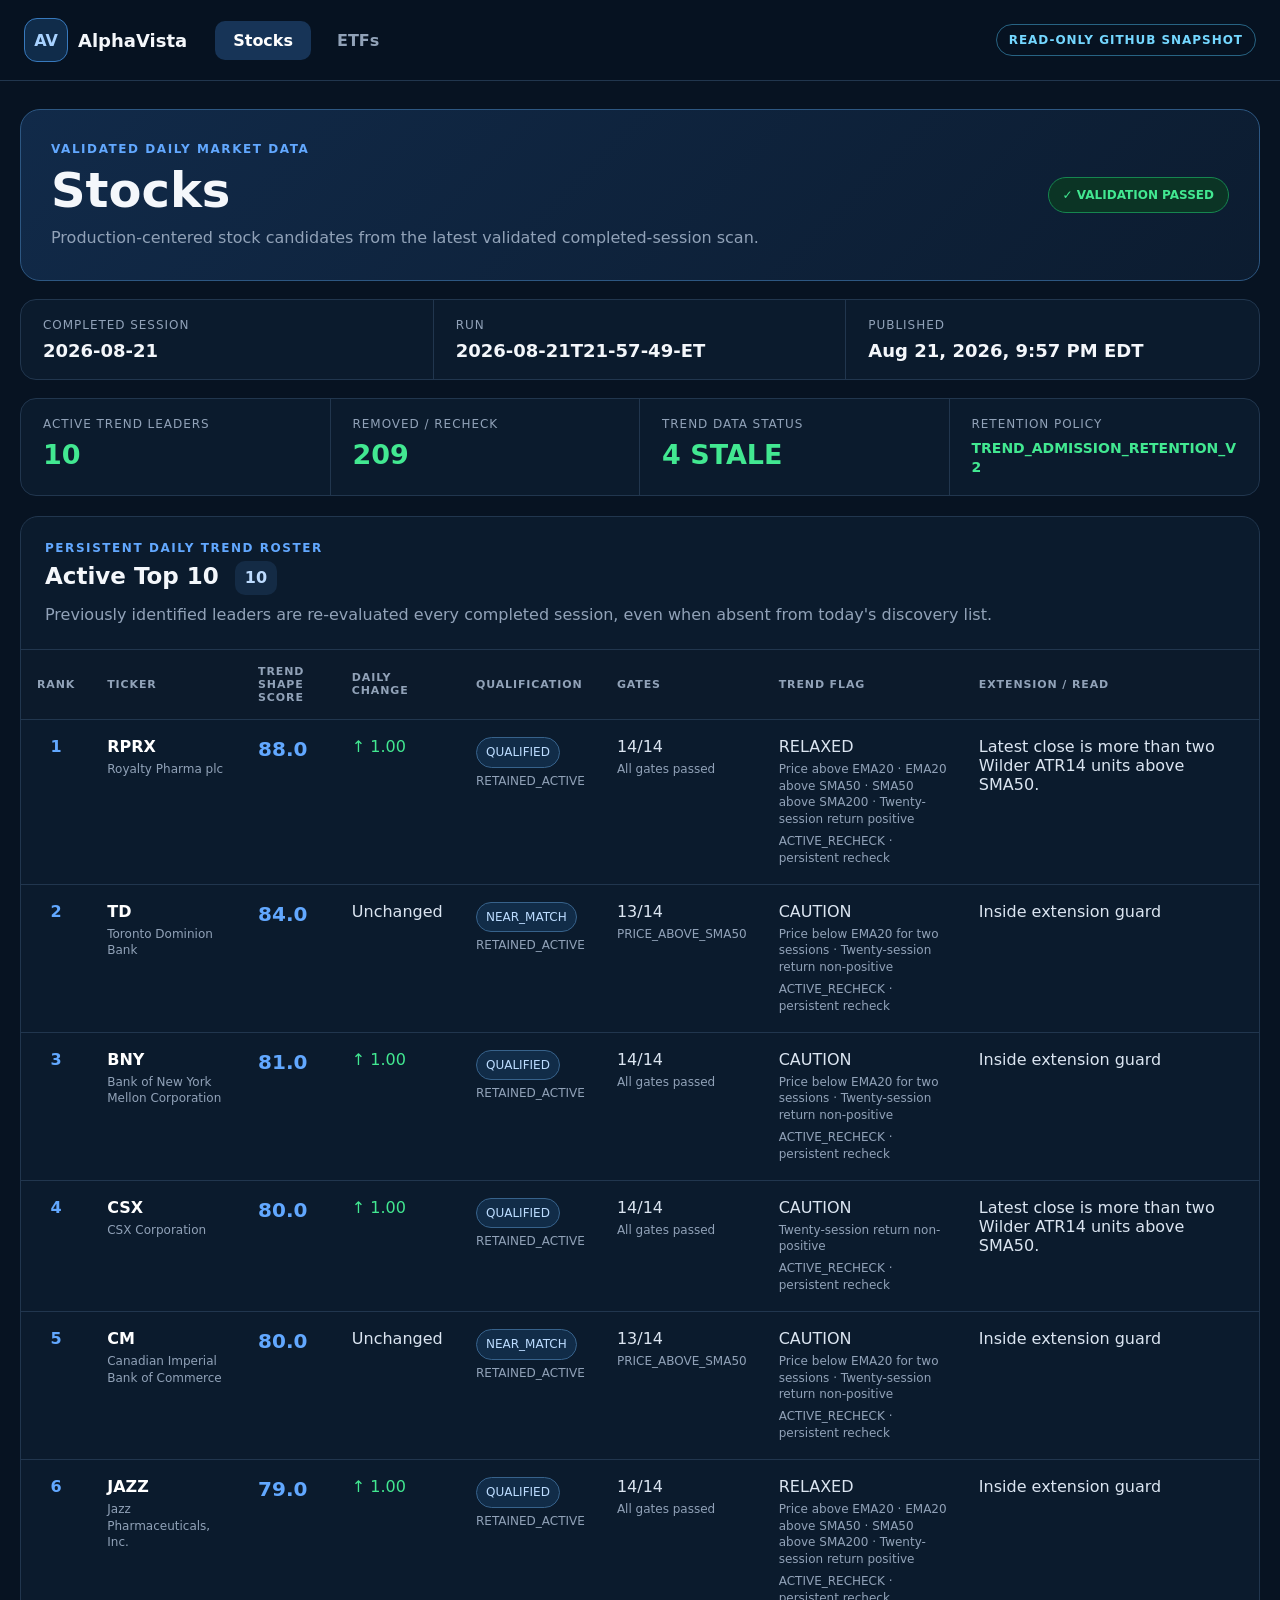
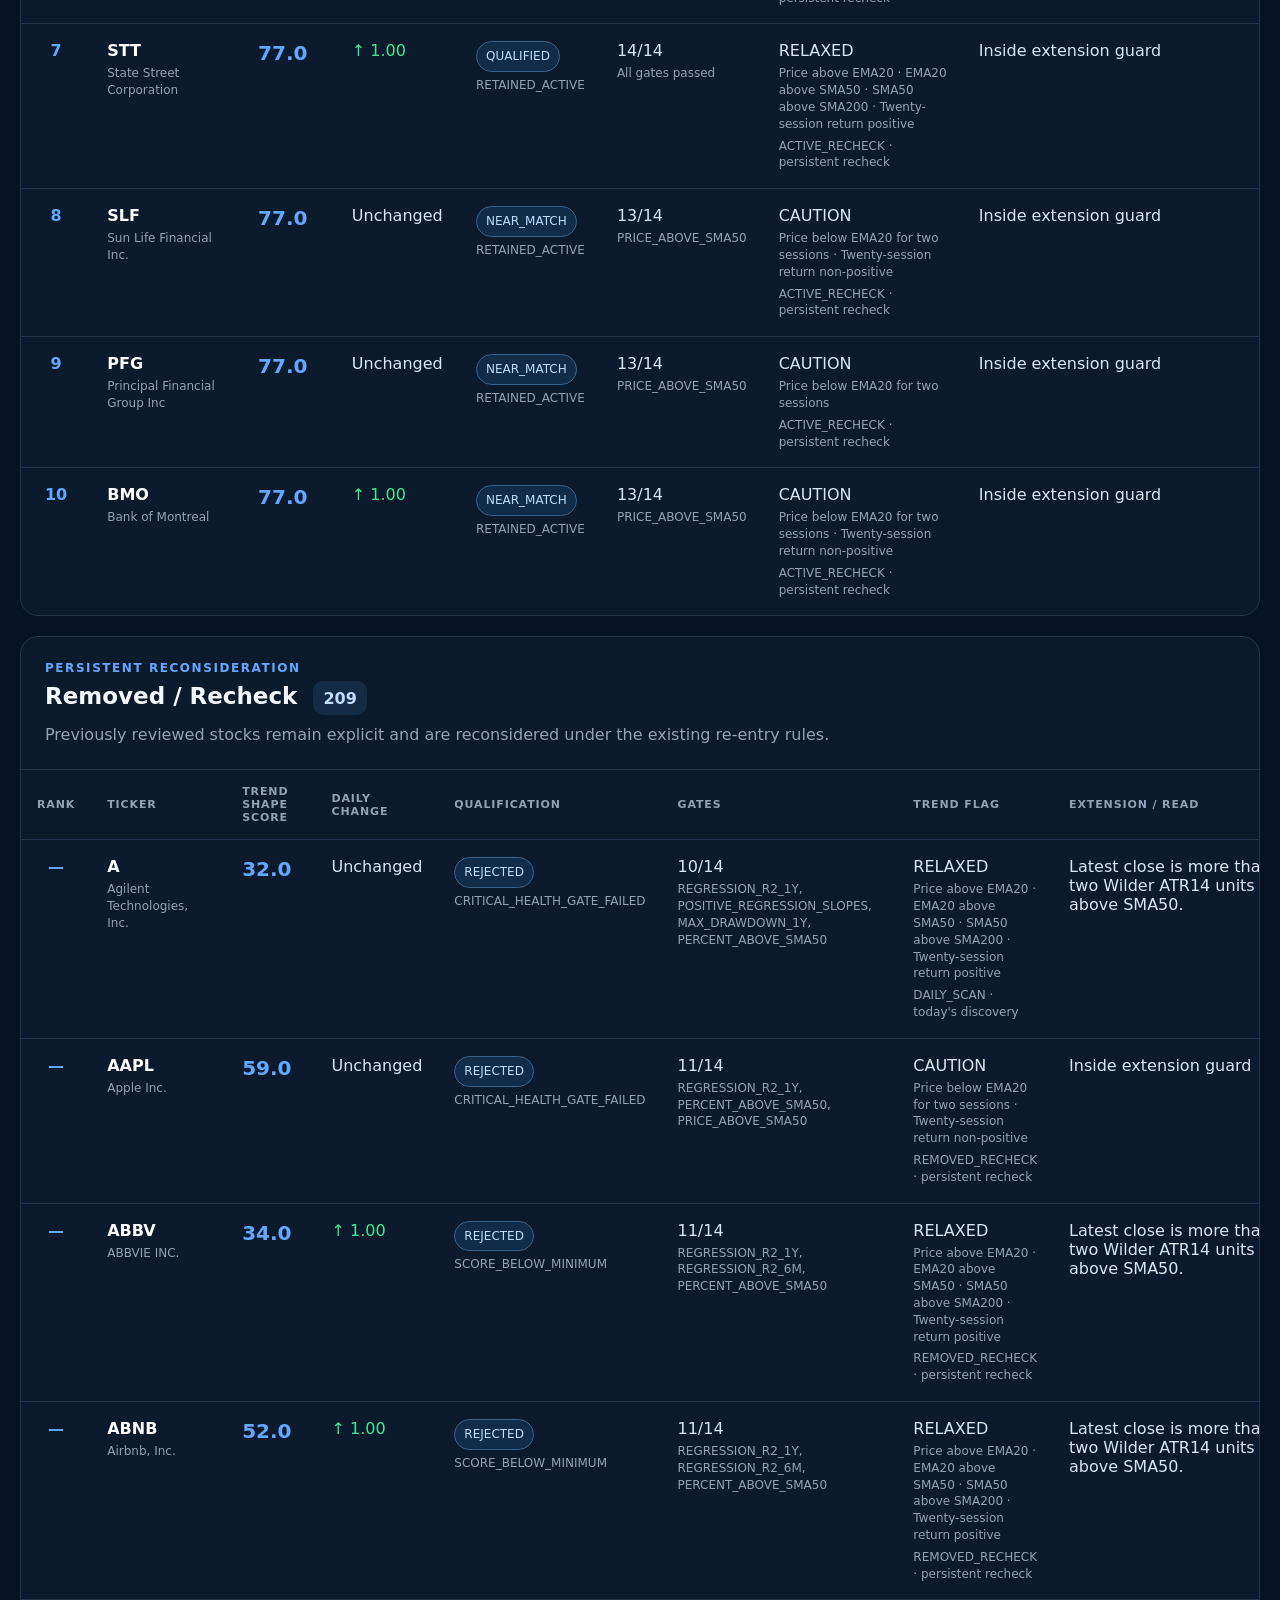
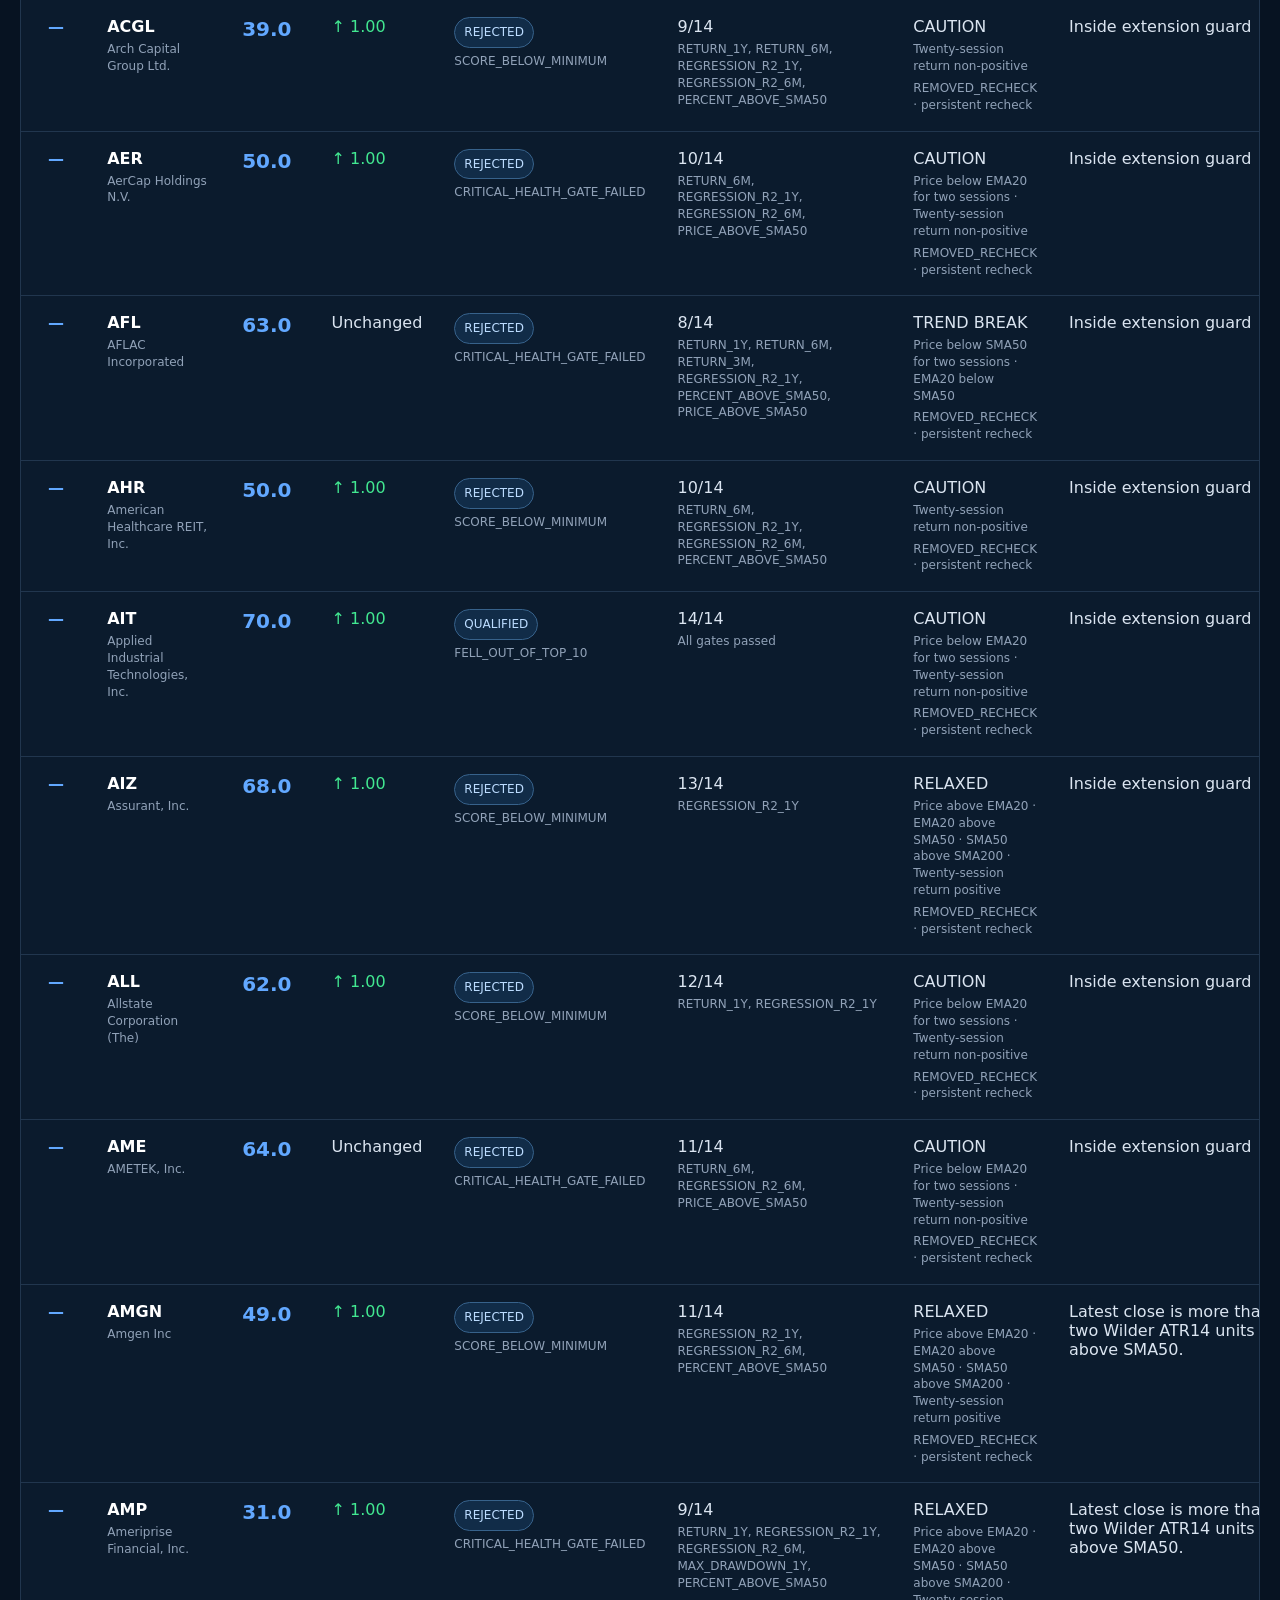
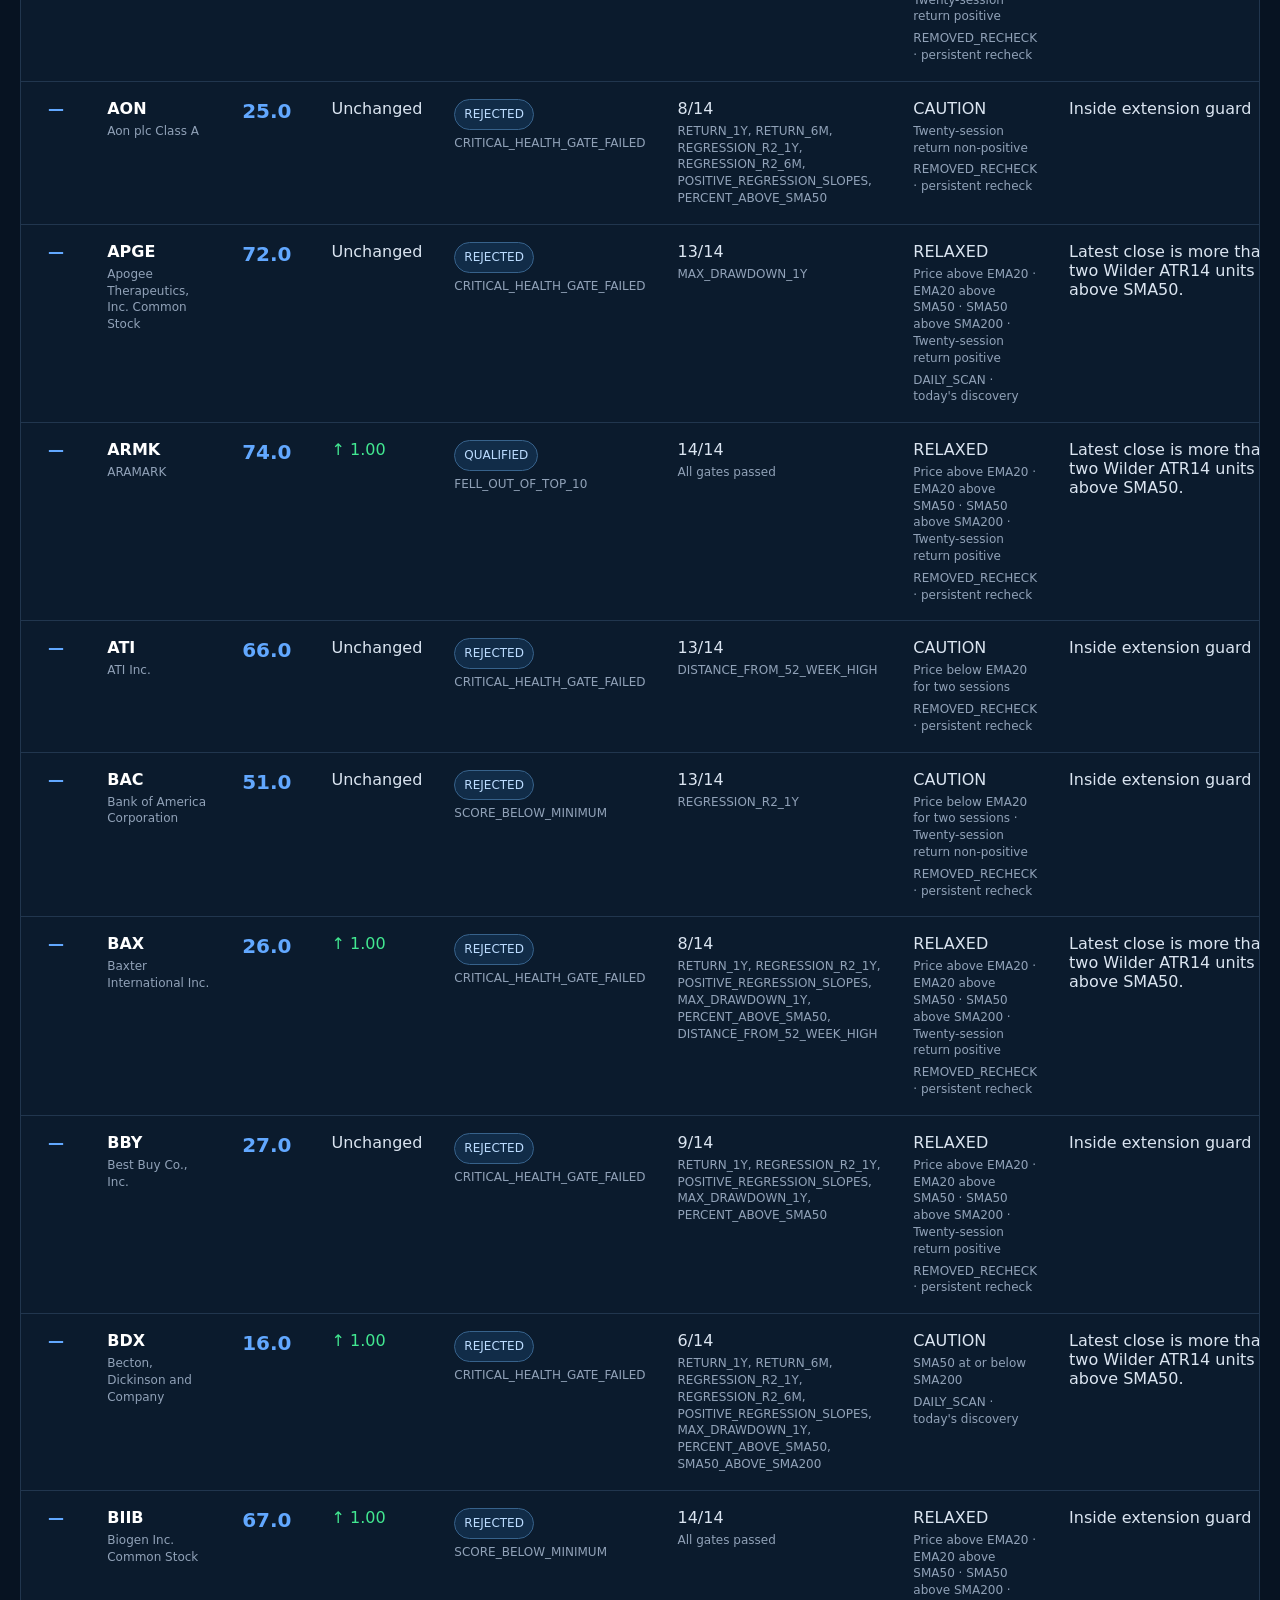
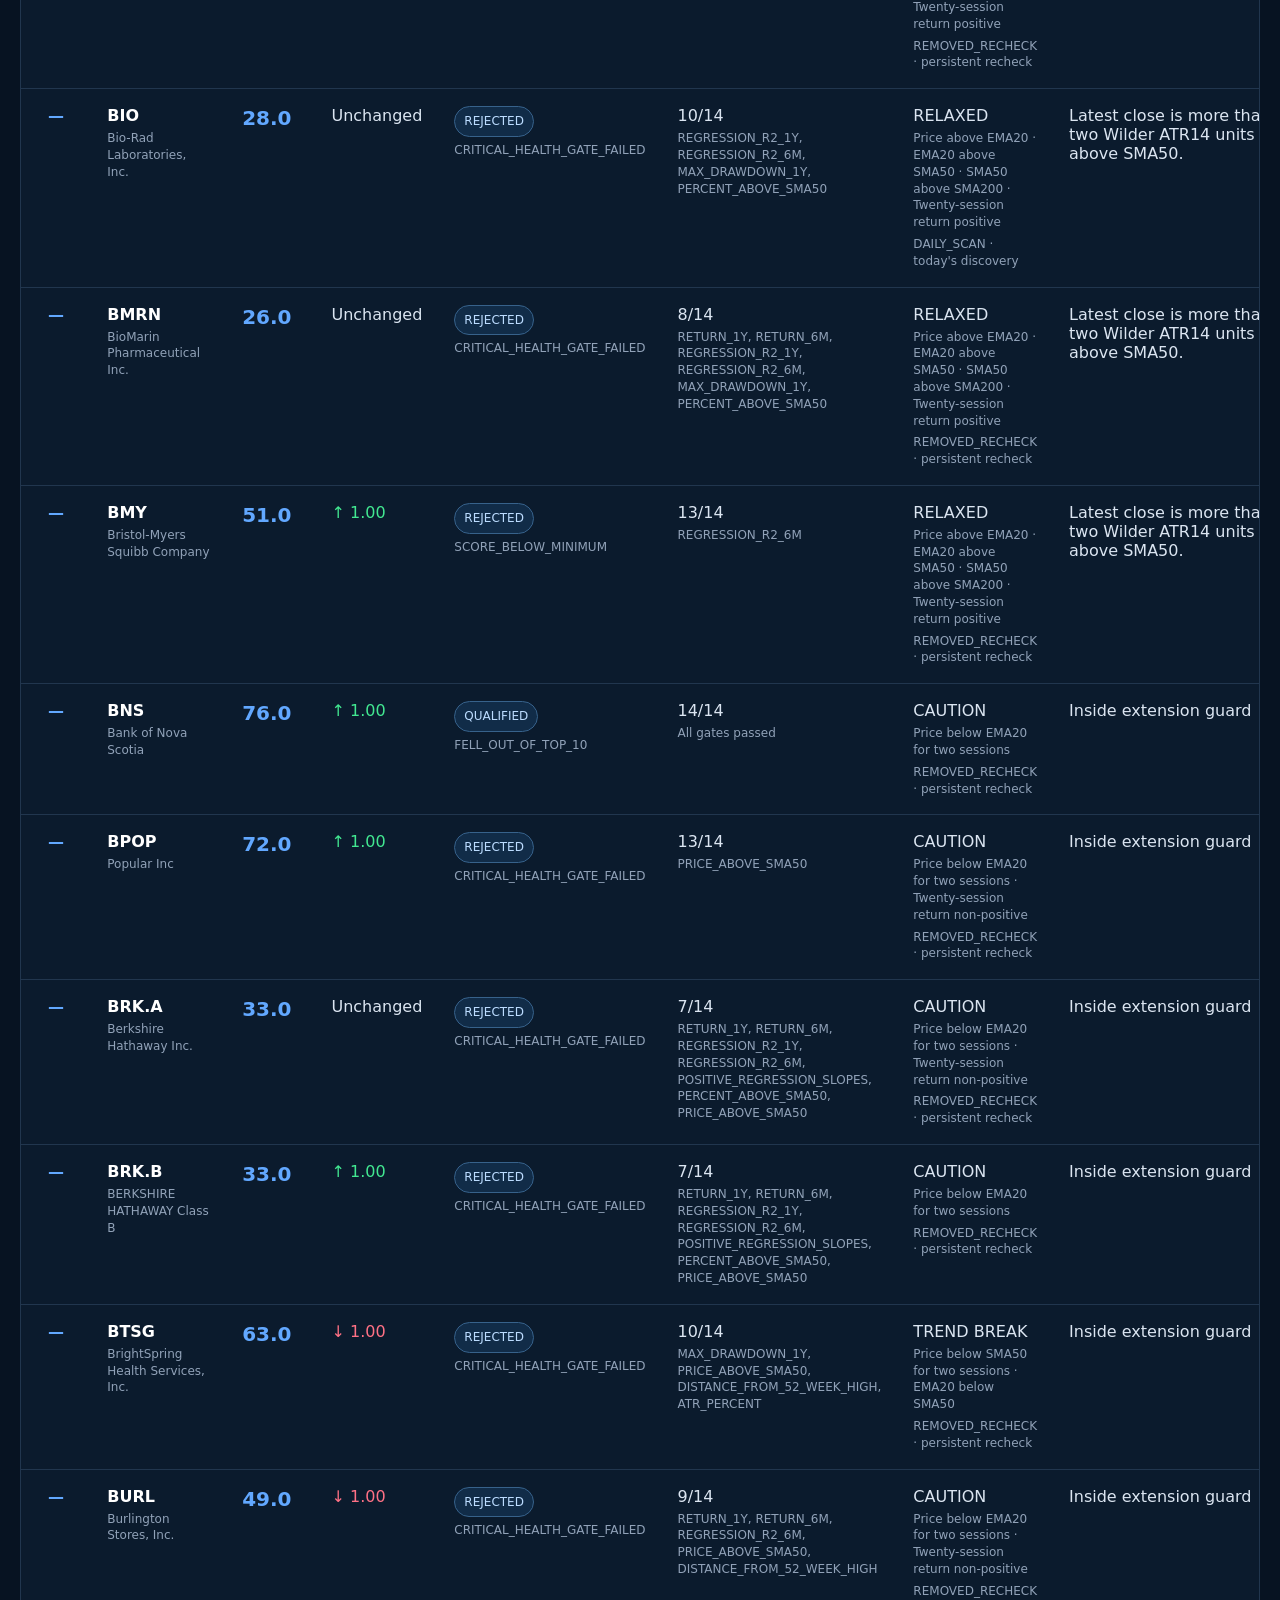
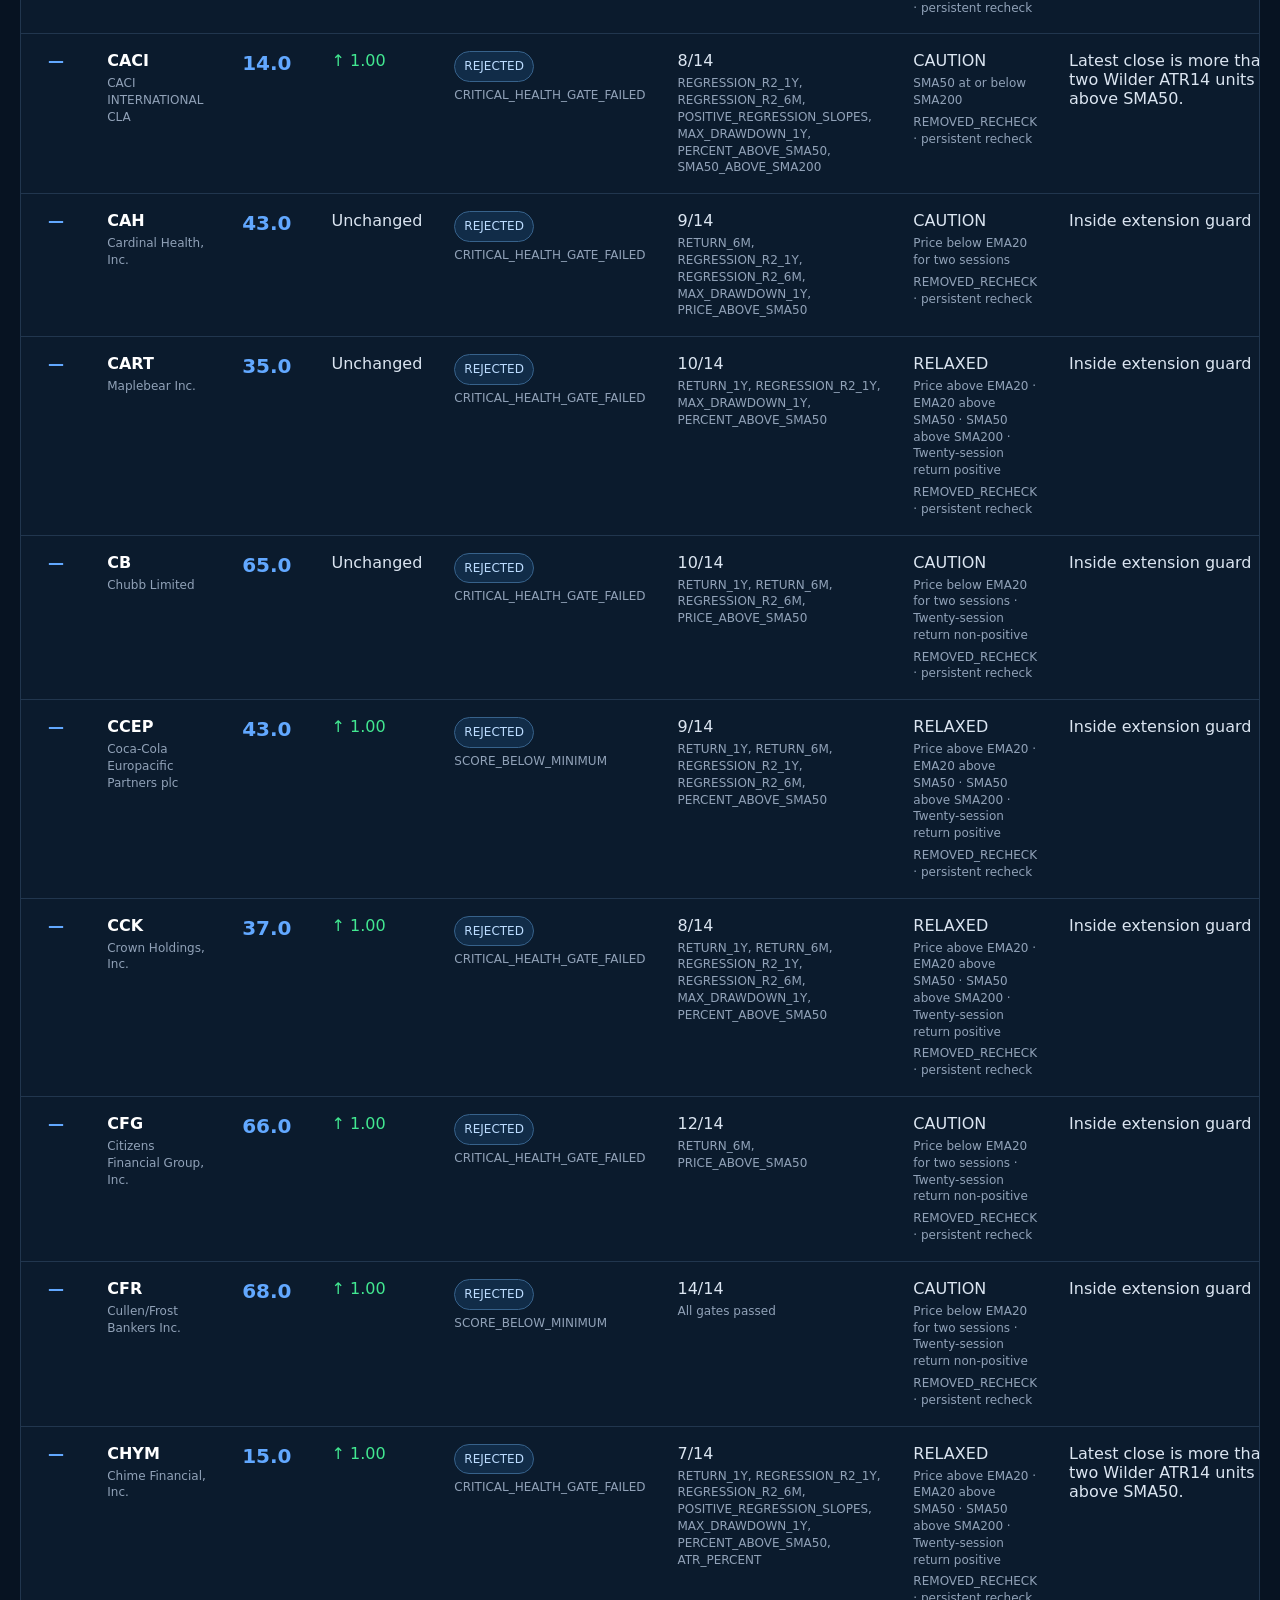
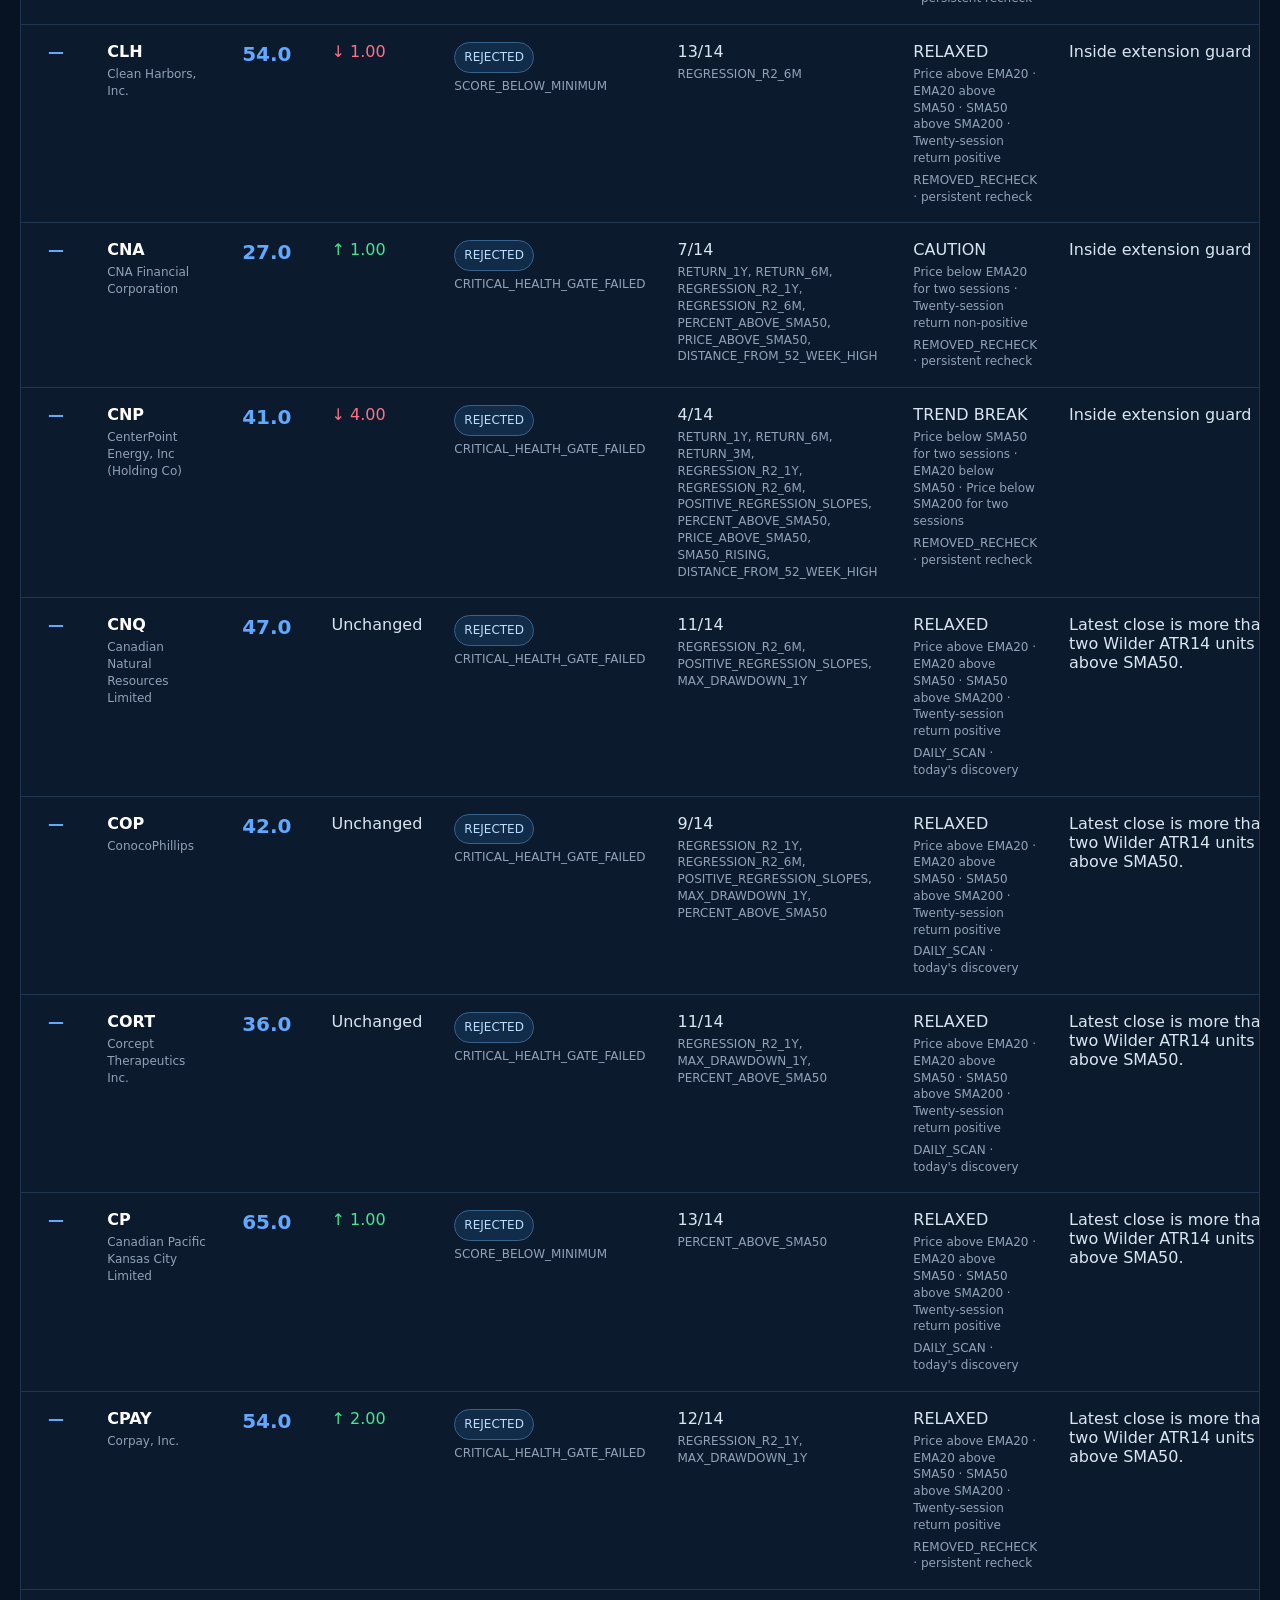
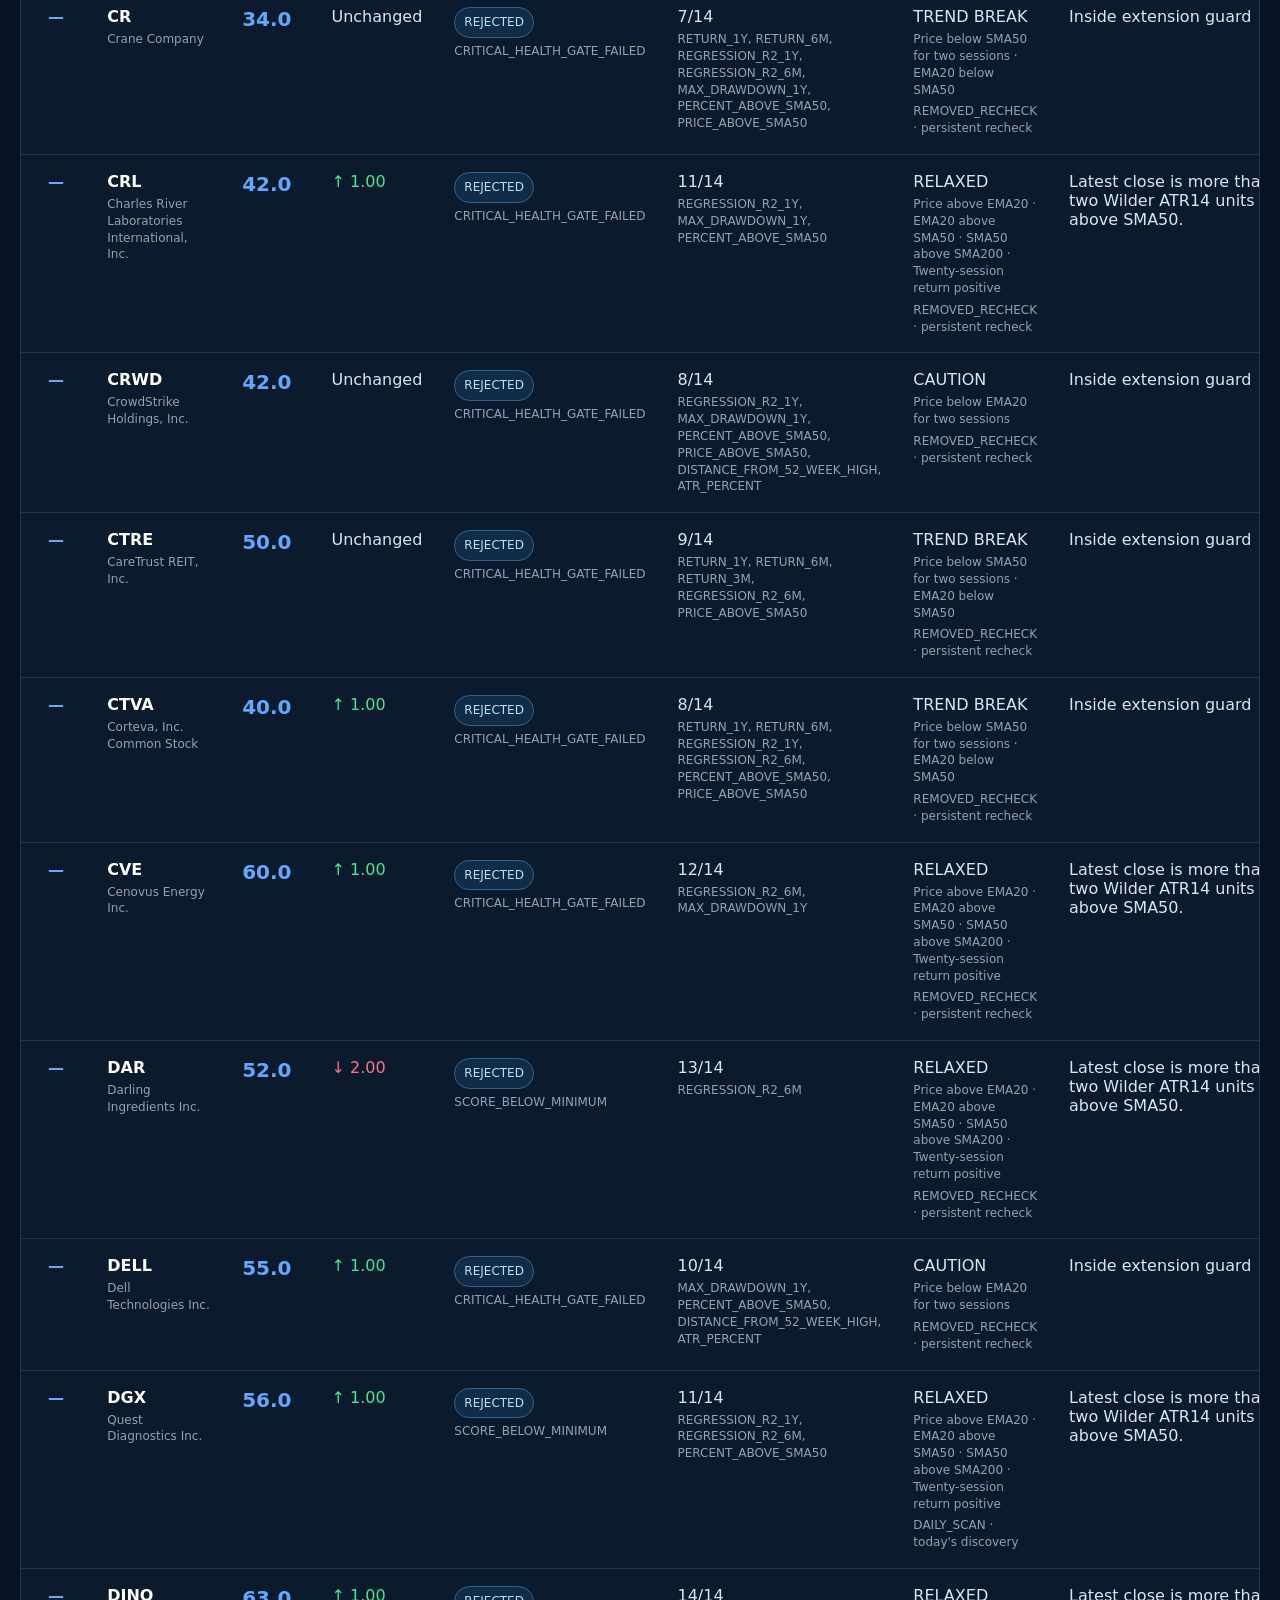
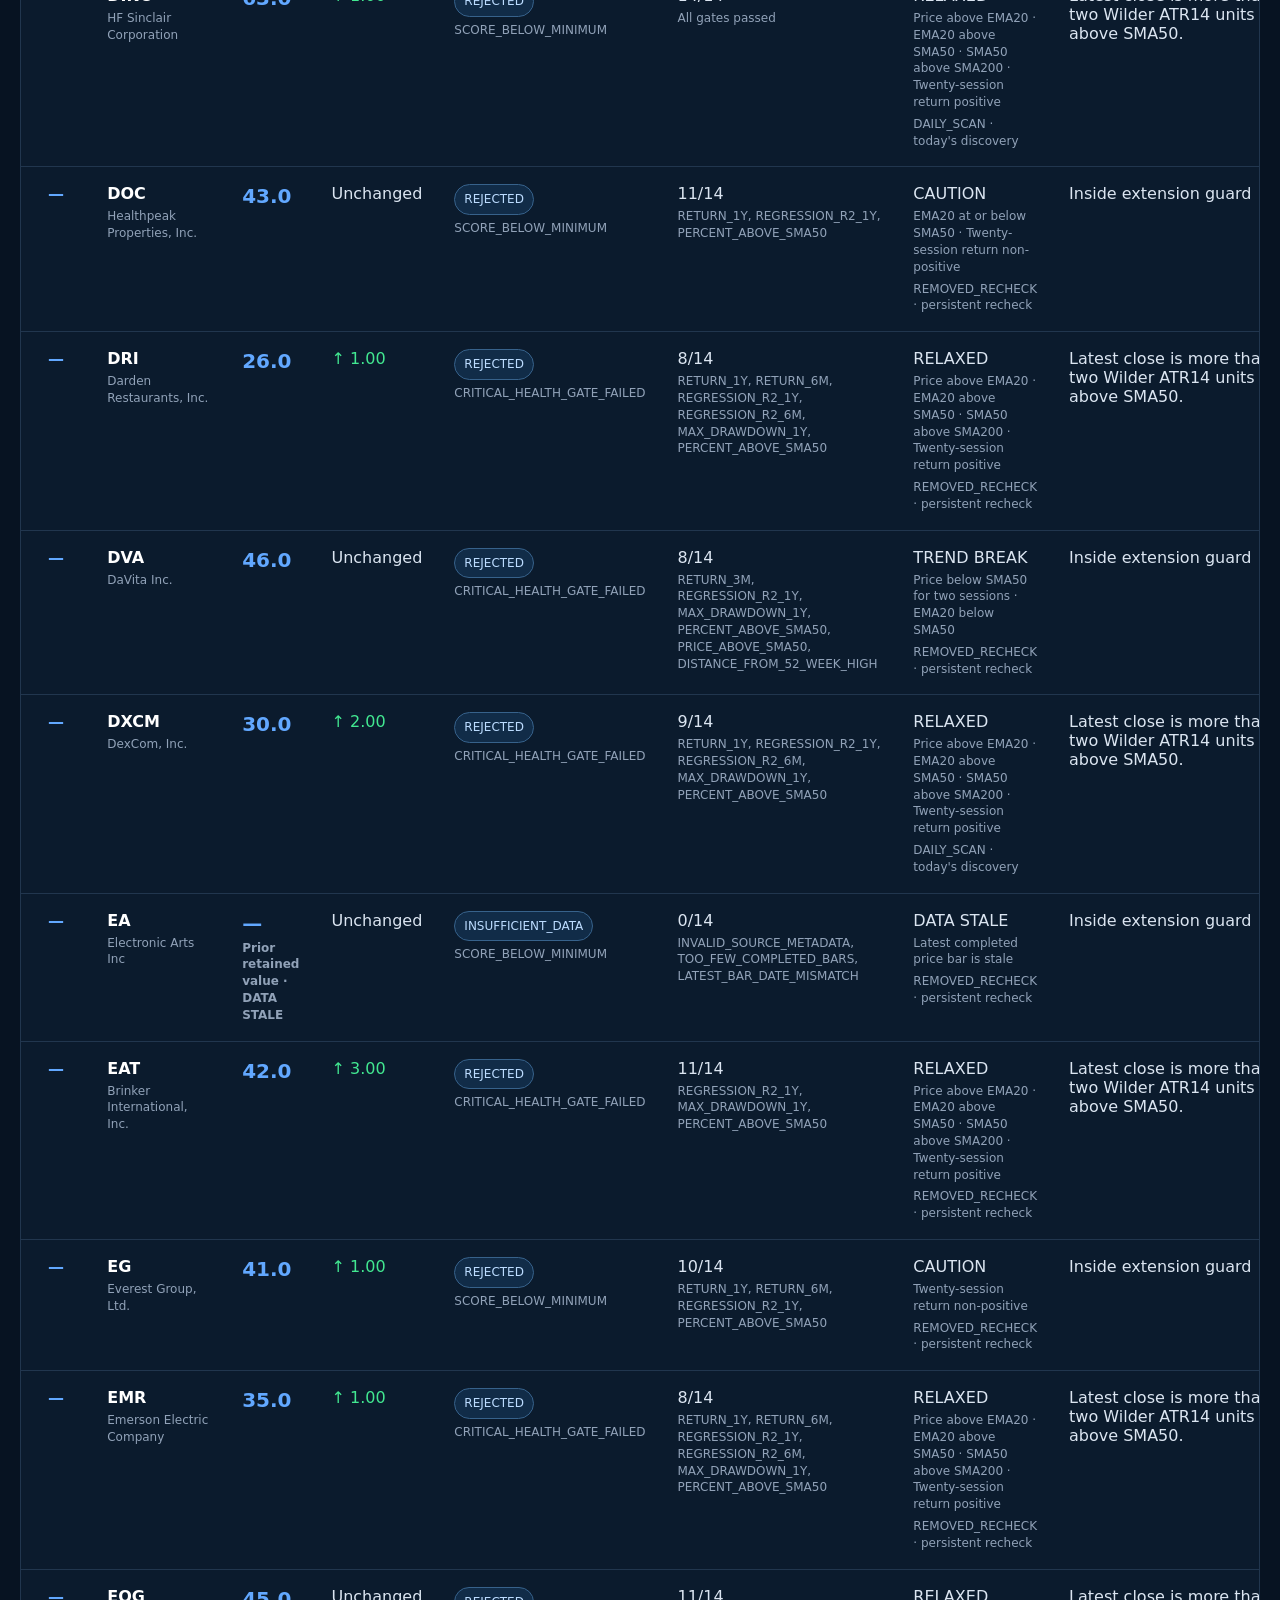
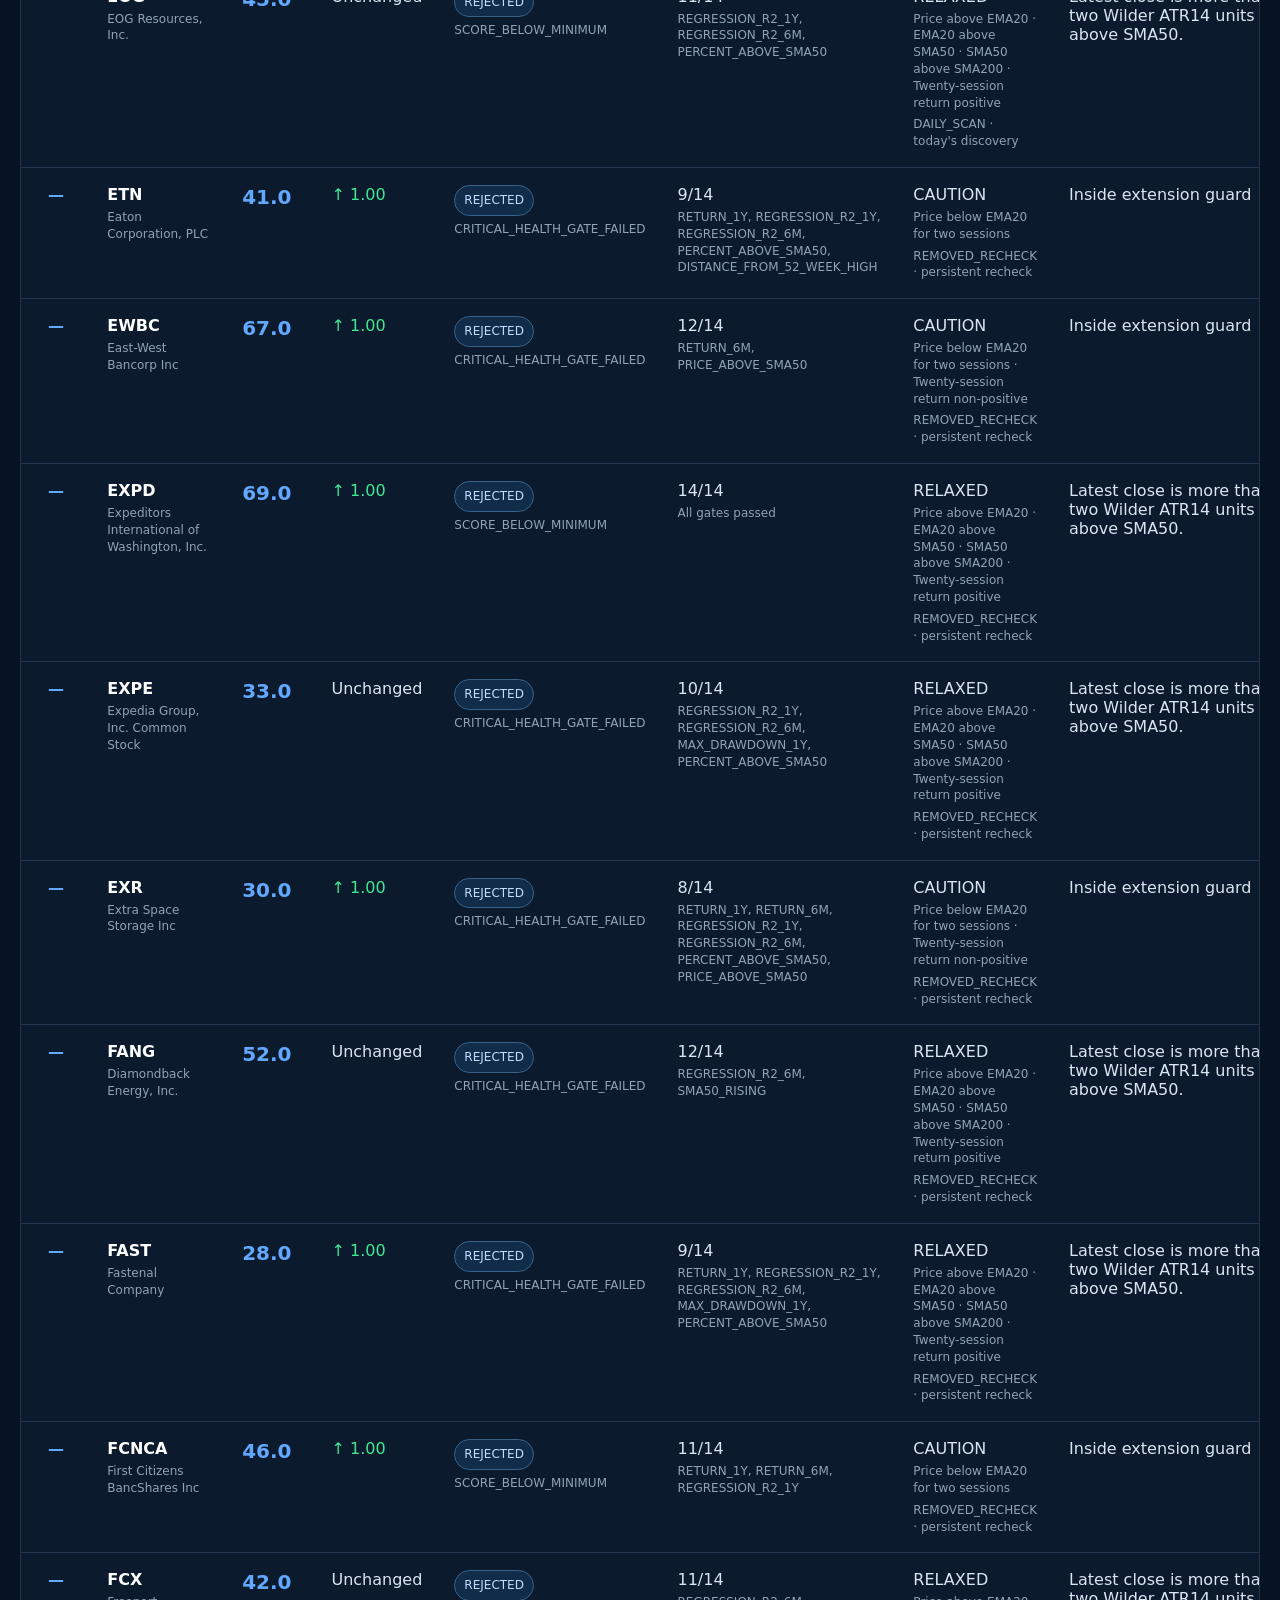
==== commit 9e92b33b: "Publish validated market snapshot 13496ba" ====
--- a/index.html
+++ b/index.html
@@ -30,14 +30,14 @@
         <span class="validation">✓ VALIDATION PASSED</span>
       </section>
       <section class="run-meta" aria-label="Publication details">
-        <div><span>Completed session</span><strong>2026-08-20</strong></div>
-        <div><span>Run</span><strong>2026-08-20T22-07-27-ET</strong></div>
-        <div><span>Published</span><strong>Aug 20, 2026, 10:07 PM EDT</strong></div>
+        <div><span>Completed session</span><strong>2026-08-21</strong></div>
+        <div><span>Run</span><strong>2026-08-21T21-57-49-ET</strong></div>
+        <div><span>Published</span><strong>Aug 21, 2026, 9:57 PM EDT</strong></div>
       </section>
       
     <section class="summary-grid trend-summary">
       <div><span>Active Trend Leaders</span><strong>10</strong></div>
-      <div><span>Removed / Recheck</span><strong>204</strong></div>
+      <div><span>Removed / Recheck</span><strong>209</strong></div>
       <div><span>Trend data status</span><strong>4 STALE</strong></div>
       <div><span>Retention policy</span><strong class="policy-version">TREND_ADMISSION_RETENTION_V2</strong></div>
     </section>
@@ -57,18 +57,18 @@
         <tr>
           <td class="rank">1</td>
           <td><strong>RPRX</strong><span>Royalty Pharma plc</span></td>
-          <td class="score">87.0</td>
-          <td class="negative">↓ 1.00</td>
+          <td class="score">88.0</td>
+          <td class="positive">↑ 1.00</td>
           <td><span class="badge">QUALIFIED</span><span>RETAINED_ACTIVE</span></td>
           <td>14/14<span>All gates passed</span></td>
-          <td>RELAXED<span>Price above EMA20 · EMA20 above SMA50 · SMA50 above SMA200 · Twenty-session return positive</span><span>DAILY_SCAN · today's discovery</span></td>
+          <td>RELAXED<span>Price above EMA20 · EMA20 above SMA50 · SMA50 above SMA200 · Twenty-session return positive</span><span>ACTIVE_RECHECK · persistent recheck</span></td>
           <td class="read">Latest close is more than two Wilder ATR14 units above SMA50.</td>
         </tr>
         <tr>
           <td class="rank">2</td>
           <td><strong>TD</strong><span>Toronto Dominion Bank</span></td>
           <td class="score">84.0</td>
-          <td class="negative">↓ 1.00</td>
+          <td class="">Unchanged</td>
           <td><span class="badge">NEAR_MATCH</span><span>RETAINED_ACTIVE</span></td>
           <td>13/14<span>PRICE_ABOVE_SMA50</span></td>
           <td>CAUTION<span>Price below EMA20 for two sessions · Twenty-session return non-positive</span><span>ACTIVE_RECHECK · persistent recheck</span></td>
@@ -77,45 +77,65 @@
         <tr>
           <td class="rank">3</td>
           <td><strong>BNY</strong><span>Bank of New York Mellon Corporation</span></td>
+          <td class="score">81.0</td>
+          <td class="positive">↑ 1.00</td>
+          <td><span class="badge">QUALIFIED</span><span>RETAINED_ACTIVE</span></td>
+          <td>14/14<span>All gates passed</span></td>
+          <td>CAUTION<span>Price below EMA20 for two sessions · Twenty-session return non-positive</span><span>ACTIVE_RECHECK · persistent recheck</span></td>
+          <td class="read">Inside extension guard</td>
+        </tr>
+        <tr>
+          <td class="rank">4</td>
+          <td><strong>CSX</strong><span>CSX Corporation</span></td>
           <td class="score">80.0</td>
-          <td class="negative">↓ 1.00</td>
+          <td class="positive">↑ 1.00</td>
           <td><span class="badge">QUALIFIED</span><span>RETAINED_ACTIVE</span></td>
           <td>14/14<span>All gates passed</span></td>
           <td>CAUTION<span>Twenty-session return non-positive</span><span>ACTIVE_RECHECK · persistent recheck</span></td>
-          <td class="read">Inside extension guard</td>
-        </tr>
-        <tr>
-          <td class="rank">4</td>
+          <td class="read">Latest close is more than two Wilder ATR14 units above SMA50.</td>
+        </tr>
+        <tr>
+          <td class="rank">5</td>
           <td><strong>CM</strong><span>Canadian Imperial Bank of Commerce</span></td>
           <td class="score">80.0</td>
-          <td class="negative">↓ 1.00</td>
+          <td class="">Unchanged</td>
           <td><span class="badge">NEAR_MATCH</span><span>RETAINED_ACTIVE</span></td>
           <td>13/14<span>PRICE_ABOVE_SMA50</span></td>
           <td>CAUTION<span>Price below EMA20 for two sessions · Twenty-session return non-positive</span><span>ACTIVE_RECHECK · persistent recheck</span></td>
           <td class="read">Inside extension guard</td>
         </tr>
         <tr>
-          <td class="rank">5</td>
-          <td><strong>CSX</strong><span>CSX Corporation</span></td>
+          <td class="rank">6</td>
+          <td><strong>JAZZ</strong><span>Jazz Pharmaceuticals, Inc.</span></td>
           <td class="score">79.0</td>
-          <td class="">Unchanged</td>
+          <td class="positive">↑ 1.00</td>
           <td><span class="badge">QUALIFIED</span><span>RETAINED_ACTIVE</span></td>
           <td>14/14<span>All gates passed</span></td>
-          <td>CAUTION<span>Twenty-session return non-positive</span><span>ACTIVE_RECHECK · persistent recheck</span></td>
-          <td class="read">Inside extension guard</td>
-        </tr>
-        <tr>
-          <td class="rank">6</td>
-          <td><strong>JAZZ</strong><span>Jazz Pharmaceuticals, Inc.</span></td>
-          <td class="score">78.0</td>
-          <td class="negative">↓ 1.00</td>
+          <td>RELAXED<span>Price above EMA20 · EMA20 above SMA50 · SMA50 above SMA200 · Twenty-session return positive</span><span>ACTIVE_RECHECK · persistent recheck</span></td>
+          <td class="read">Inside extension guard</td>
+        </tr>
+        <tr>
+          <td class="rank">7</td>
+          <td><strong>STT</strong><span>State Street Corporation</span></td>
+          <td class="score">77.0</td>
+          <td class="positive">↑ 1.00</td>
           <td><span class="badge">QUALIFIED</span><span>RETAINED_ACTIVE</span></td>
           <td>14/14<span>All gates passed</span></td>
-          <td>CAUTION<span>Twenty-session return non-positive</span><span>ACTIVE_RECHECK · persistent recheck</span></td>
-          <td class="read">Inside extension guard</td>
-        </tr>
-        <tr>
-          <td class="rank">7</td>
+          <td>RELAXED<span>Price above EMA20 · EMA20 above SMA50 · SMA50 above SMA200 · Twenty-session return positive</span><span>ACTIVE_RECHECK · persistent recheck</span></td>
+          <td class="read">Inside extension guard</td>
+        </tr>
+        <tr>
+          <td class="rank">8</td>
+          <td><strong>SLF</strong><span>Sun Life Financial Inc.</span></td>
+          <td class="score">77.0</td>
+          <td class="">Unchanged</td>
+          <td><span class="badge">NEAR_MATCH</span><span>RETAINED_ACTIVE</span></td>
+          <td>13/14<span>PRICE_ABOVE_SMA50</span></td>
+          <td>CAUTION<span>Price below EMA20 for two sessions · Twenty-session return non-positive</span><span>ACTIVE_RECHECK · persistent recheck</span></td>
+          <td class="read">Inside extension guard</td>
+        </tr>
+        <tr>
+          <td class="rank">9</td>
           <td><strong>PFG</strong><span>Principal Financial Group Inc</span></td>
           <td class="score">77.0</td>
           <td class="">Unchanged</td>
@@ -125,30 +145,10 @@
           <td class="read">Inside extension guard</td>
         </tr>
         <tr>
-          <td class="rank">8</td>
-          <td><strong>SLF</strong><span>Sun Life Financial Inc.</span></td>
-          <td class="score">77.0</td>
-          <td class="">Unchanged</td>
-          <td><span class="badge">NEAR_MATCH</span><span>RETAINED_ACTIVE</span></td>
-          <td>13/14<span>PRICE_ABOVE_SMA50</span></td>
-          <td>CAUTION<span>Price below EMA20 for two sessions · Twenty-session return non-positive</span><span>ACTIVE_RECHECK · persistent recheck</span></td>
-          <td class="read">Inside extension guard</td>
-        </tr>
-        <tr>
-          <td class="rank">9</td>
-          <td><strong>STT</strong><span>State Street Corporation</span></td>
-          <td class="score">76.0</td>
-          <td class="negative">↓ 1.00</td>
-          <td><span class="badge">QUALIFIED</span><span>RETAINED_ACTIVE</span></td>
-          <td>14/14<span>All gates passed</span></td>
-          <td>CAUTION<span>Price below EMA20 for two sessions · Twenty-session return non-positive</span><span>ACTIVE_RECHECK · persistent recheck</span></td>
-          <td class="read">Inside extension guard</td>
-        </tr>
-        <tr>
           <td class="rank">10</td>
           <td><strong>BMO</strong><span>Bank of Montreal</span></td>
-          <td class="score">76.0</td>
-          <td class="negative">↓ 1.00</td>
+          <td class="score">77.0</td>
+          <td class="positive">↑ 1.00</td>
           <td><span class="badge">NEAR_MATCH</span><span>RETAINED_ACTIVE</span></td>
           <td>13/14<span>PRICE_ABOVE_SMA50</span></td>
           <td>CAUTION<span>Price below EMA20 for two sessions · Twenty-session return non-positive</span><span>ACTIVE_RECHECK · persistent recheck</span></td>
@@ -162,7 +162,7 @@
       <header class="panel-header">
         <div>
           <p class="eyebrow">PERSISTENT RECONSIDERATION</p>
-          <h2>Removed / Recheck <span class="count">204</span></h2>
+          <h2>Removed / Recheck <span class="count">209</span></h2>
           <p>Previously reviewed stocks remain explicit and are reconsidered under the existing re-entry rules.</p>
         </div>
       </header>
@@ -172,19 +172,29 @@
           <tbody>
         <tr>
           <td class="rank">—</td>
+          <td><strong>A</strong><span>Agilent Technologies, Inc.</span></td>
+          <td class="score">32.0</td>
+          <td class="">Unchanged</td>
+          <td><span class="badge">REJECTED</span><span>CRITICAL_HEALTH_GATE_FAILED</span></td>
+          <td>10/14<span>REGRESSION_R2_1Y, POSITIVE_REGRESSION_SLOPES, MAX_DRAWDOWN_1Y, PERCENT_ABOVE_SMA50</span></td>
+          <td>RELAXED<span>Price above EMA20 · EMA20 above SMA50 · SMA50 above SMA200 · Twenty-session return positive</span><span>DAILY_SCAN · today's discovery</span></td>
+          <td class="read">Latest close is more than two Wilder ATR14 units above SMA50.</td>
+        </tr>
+        <tr>
+          <td class="rank">—</td>
           <td><strong>AAPL</strong><span>Apple Inc.</span></td>
           <td class="score">59.0</td>
-          <td class="negative">↓ 1.00</td>
-          <td><span class="badge">REJECTED</span><span>SCORE_BELOW_MINIMUM</span></td>
-          <td>12/14<span>REGRESSION_R2_1Y, PERCENT_ABOVE_SMA50</span></td>
-          <td>CAUTION<span>Twenty-session return non-positive</span><span>REMOVED_RECHECK · persistent recheck</span></td>
+          <td class="">Unchanged</td>
+          <td><span class="badge">REJECTED</span><span>CRITICAL_HEALTH_GATE_FAILED</span></td>
+          <td>11/14<span>REGRESSION_R2_1Y, PERCENT_ABOVE_SMA50, PRICE_ABOVE_SMA50</span></td>
+          <td>CAUTION<span>Price below EMA20 for two sessions · Twenty-session return non-positive</span><span>REMOVED_RECHECK · persistent recheck</span></td>
           <td class="read">Inside extension guard</td>
         </tr>
         <tr>
           <td class="rank">—</td>
           <td><strong>ABBV</strong><span>ABBVIE INC.</span></td>
-          <td class="score">33.0</td>
-          <td class="">Unchanged</td>
+          <td class="score">34.0</td>
+          <td class="positive">↑ 1.00</td>
           <td><span class="badge">REJECTED</span><span>SCORE_BELOW_MINIMUM</span></td>
           <td>11/14<span>REGRESSION_R2_1Y, REGRESSION_R2_6M, PERCENT_ABOVE_SMA50</span></td>
           <td>RELAXED<span>Price above EMA20 · EMA20 above SMA50 · SMA50 above SMA200 · Twenty-session return positive</span><span>REMOVED_RECHECK · persistent recheck</span></td>
@@ -193,8 +203,8 @@
         <tr>
           <td class="rank">—</td>
           <td><strong>ABNB</strong><span>Airbnb, Inc.</span></td>
-          <td class="score">51.0</td>
-          <td class="">Unchanged</td>
+          <td class="score">52.0</td>
+          <td class="positive">↑ 1.00</td>
           <td><span class="badge">REJECTED</span><span>SCORE_BELOW_MINIMUM</span></td>
           <td>11/14<span>REGRESSION_R2_1Y, REGRESSION_R2_6M, PERCENT_ABOVE_SMA50</span></td>
           <td>RELAXED<span>Price above EMA20 · EMA20 above SMA50 · SMA50 above SMA200 · Twenty-session return positive</span><span>REMOVED_RECHECK · persistent recheck</span></td>
@@ -203,8 +213,8 @@
         <tr>
           <td class="rank">—</td>
           <td><strong>ACGL</strong><span>Arch Capital Group Ltd.</span></td>
-          <td class="score">38.0</td>
-          <td class="">Unchanged</td>
+          <td class="score">39.0</td>
+          <td class="positive">↑ 1.00</td>
           <td><span class="badge">REJECTED</span><span>SCORE_BELOW_MINIMUM</span></td>
           <td>9/14<span>RETURN_1Y, RETURN_6M, REGRESSION_R2_1Y, REGRESSION_R2_6M, PERCENT_ABOVE_SMA50</span></td>
           <td>CAUTION<span>Twenty-session return non-positive</span><span>REMOVED_RECHECK · persistent recheck</span></td>
@@ -213,8 +223,8 @@
         <tr>
           <td class="rank">—</td>
           <td><strong>AER</strong><span>AerCap Holdings N.V.</span></td>
-          <td class="score">49.0</td>
-          <td class="">Unchanged</td>
+          <td class="score">50.0</td>
+          <td class="positive">↑ 1.00</td>
           <td><span class="badge">REJECTED</span><span>CRITICAL_HEALTH_GATE_FAILED</span></td>
           <td>10/14<span>RETURN_6M, REGRESSION_R2_1Y, REGRESSION_R2_6M, PRICE_ABOVE_SMA50</span></td>
           <td>CAUTION<span>Price below EMA20 for two sessions · Twenty-session return non-positive</span><span>REMOVED_RECHECK · persistent recheck</span></td>
@@ -224,16 +234,16 @@
           <td class="rank">—</td>
           <td><strong>AFL</strong><span>AFLAC Incorporated</span></td>
           <td class="score">63.0</td>
-          <td class="negative">↓ 1.00</td>
+          <td class="">Unchanged</td>
           <td><span class="badge">REJECTED</span><span>CRITICAL_HEALTH_GATE_FAILED</span></td>
           <td>8/14<span>RETURN_1Y, RETURN_6M, RETURN_3M, REGRESSION_R2_1Y, PERCENT_ABOVE_SMA50, PRICE_ABOVE_SMA50</span></td>
-          <td>CAUTION<span>Price below EMA20 for two sessions · Twenty-session return non-positive</span><span>REMOVED_RECHECK · persistent recheck</span></td>
+          <td>TREND BREAK<span>Price below SMA50 for two sessions · EMA20 below SMA50</span><span>REMOVED_RECHECK · persistent recheck</span></td>
           <td class="read">Inside extension guard</td>
         </tr>
         <tr>
           <td class="rank">—</td>
           <td><strong>AHR</strong><span>American Healthcare REIT, Inc.</span></td>
-          <td class="score">49.0</td>
+          <td class="score">50.0</td>
           <td class="positive">↑ 1.00</td>
           <td><span class="badge">REJECTED</span><span>SCORE_BELOW_MINIMUM</span></td>
           <td>10/14<span>RETURN_6M, REGRESSION_R2_1Y, REGRESSION_R2_6M, PERCENT_ABOVE_SMA50</span></td>
@@ -243,9 +253,9 @@
         <tr>
           <td class="rank">—</td>
           <td><strong>AIT</strong><span>Applied Industrial Technologies, Inc.</span></td>
-          <td class="score">69.0</td>
-          <td class="negative">↓ 1.00</td>
-          <td><span class="badge">REJECTED</span><span>SCORE_BELOW_MINIMUM</span></td>
+          <td class="score">70.0</td>
+          <td class="positive">↑ 1.00</td>
+          <td><span class="badge">QUALIFIED</span><span>FELL_OUT_OF_TOP_10</span></td>
           <td>14/14<span>All gates passed</span></td>
           <td>CAUTION<span>Price below EMA20 for two sessions · Twenty-session return non-positive</span><span>REMOVED_RECHECK · persistent recheck</span></td>
           <td class="read">Inside extension guard</td>
@@ -253,8 +263,8 @@
         <tr>
           <td class="rank">—</td>
           <td><strong>AIZ</strong><span>Assurant, Inc.</span></td>
-          <td class="score">67.0</td>
-          <td class="">Unchanged</td>
+          <td class="score">68.0</td>
+          <td class="positive">↑ 1.00</td>
           <td><span class="badge">REJECTED</span><span>SCORE_BELOW_MINIMUM</span></td>
           <td>13/14<span>REGRESSION_R2_1Y</span></td>
           <td>RELAXED<span>Price above EMA20 · EMA20 above SMA50 · SMA50 above SMA200 · Twenty-session return positive</span><span>REMOVED_RECHECK · persistent recheck</span></td>
@@ -263,11 +273,11 @@
         <tr>
           <td class="rank">—</td>
           <td><strong>ALL</strong><span>Allstate Corporation (The)</span></td>
-          <td class="score">61.0</td>
-          <td class="">Unchanged</td>
+          <td class="score">62.0</td>
+          <td class="positive">↑ 1.00</td>
           <td><span class="badge">REJECTED</span><span>SCORE_BELOW_MINIMUM</span></td>
           <td>12/14<span>RETURN_1Y, REGRESSION_R2_1Y</span></td>
-          <td>CAUTION<span>Price below EMA20 for two sessions</span><span>REMOVED_RECHECK · persistent recheck</span></td>
+          <td>CAUTION<span>Price below EMA20 for two sessions · Twenty-session return non-positive</span><span>REMOVED_RECHECK · persistent recheck</span></td>
           <td class="read">Inside extension guard</td>
         </tr>
         <tr>
@@ -283,8 +293,8 @@
         <tr>
           <td class="rank">—</td>
           <td><strong>AMGN</strong><span>Amgen Inc</span></td>
-          <td class="score">48.0</td>
-          <td class="">Unchanged</td>
+          <td class="score">49.0</td>
+          <td class="positive">↑ 1.00</td>
           <td><span class="badge">REJECTED</span><span>SCORE_BELOW_MINIMUM</span></td>
           <td>11/14<span>REGRESSION_R2_1Y, REGRESSION_R2_6M, PERCENT_ABOVE_SMA50</span></td>
           <td>RELAXED<span>Price above EMA20 · EMA20 above SMA50 · SMA50 above SMA200 · Twenty-session return positive</span><span>REMOVED_RECHECK · persistent recheck</span></td>
@@ -293,28 +303,28 @@
         <tr>
           <td class="rank">—</td>
           <td><strong>AMP</strong><span>Ameriprise Financial, Inc.</span></td>
-          <td class="score">30.0</td>
-          <td class="">Unchanged</td>
+          <td class="score">31.0</td>
+          <td class="positive">↑ 1.00</td>
           <td><span class="badge">REJECTED</span><span>CRITICAL_HEALTH_GATE_FAILED</span></td>
           <td>9/14<span>RETURN_1Y, REGRESSION_R2_1Y, REGRESSION_R2_6M, MAX_DRAWDOWN_1Y, PERCENT_ABOVE_SMA50</span></td>
-          <td>RELAXED<span>No two-session EMA20 weakness · EMA20 above SMA50 · SMA50 above SMA200 · Twenty-session return positive</span><span>REMOVED_RECHECK · persistent recheck</span></td>
+          <td>RELAXED<span>Price above EMA20 · EMA20 above SMA50 · SMA50 above SMA200 · Twenty-session return positive</span><span>REMOVED_RECHECK · persistent recheck</span></td>
           <td class="read">Latest close is more than two Wilder ATR14 units above SMA50.</td>
         </tr>
         <tr>
           <td class="rank">—</td>
           <td><strong>AON</strong><span>Aon plc Class A</span></td>
           <td class="score">25.0</td>
-          <td class="positive">↑ 1.00</td>
+          <td class="">Unchanged</td>
           <td><span class="badge">REJECTED</span><span>CRITICAL_HEALTH_GATE_FAILED</span></td>
           <td>8/14<span>RETURN_1Y, RETURN_6M, REGRESSION_R2_1Y, REGRESSION_R2_6M, POSITIVE_REGRESSION_SLOPES, PERCENT_ABOVE_SMA50</span></td>
-          <td>CAUTION<span>Price below EMA20 for two sessions · Twenty-session return non-positive</span><span>REMOVED_RECHECK · persistent recheck</span></td>
+          <td>CAUTION<span>Twenty-session return non-positive</span><span>REMOVED_RECHECK · persistent recheck</span></td>
           <td class="read">Inside extension guard</td>
         </tr>
         <tr>
           <td class="rank">—</td>
           <td><strong>APGE</strong><span>Apogee Therapeutics, Inc. Common Stock</span></td>
           <td class="score">72.0</td>
-          <td class="positive">↑ 1.00</td>
+          <td class="">Unchanged</td>
           <td><span class="badge">REJECTED</span><span>CRITICAL_HEALTH_GATE_FAILED</span></td>
           <td>13/14<span>MAX_DRAWDOWN_1Y</span></td>
           <td>RELAXED<span>Price above EMA20 · EMA20 above SMA50 · SMA50 above SMA200 · Twenty-session return positive</span><span>DAILY_SCAN · today's discovery</span></td>
@@ -323,21 +333,21 @@
         <tr>
           <td class="rank">—</td>
           <td><strong>ARMK</strong><span>ARAMARK</span></td>
-          <td class="score">73.0</td>
-          <td class="">Unchanged</td>
+          <td class="score">74.0</td>
+          <td class="positive">↑ 1.00</td>
           <td><span class="badge">QUALIFIED</span><span>FELL_OUT_OF_TOP_10</span></td>
           <td>14/14<span>All gates passed</span></td>
           <td>RELAXED<span>Price above EMA20 · EMA20 above SMA50 · SMA50 above SMA200 · Twenty-session return positive</span><span>REMOVED_RECHECK · persistent recheck</span></td>
-          <td class="read">Inside extension guard</td>
+          <td class="read">Latest close is more than two Wilder ATR14 units above SMA50.</td>
         </tr>
         <tr>
           <td class="rank">—</td>
           <td><strong>ATI</strong><span>ATI Inc.</span></td>
           <td class="score">66.0</td>
-          <td class="negative">↓ 1.00</td>
-          <td><span class="badge">REJECTED</span><span>CRITICAL_HEALTH_GATE_FAILED</span></td>
-          <td>12/14<span>DISTANCE_FROM_52_WEEK_HIGH, ATR_PERCENT</span></td>
-          <td>RELAXED<span>No two-session EMA20 weakness · EMA20 above SMA50 · SMA50 above SMA200 · Twenty-session return positive</span><span>REMOVED_RECHECK · persistent recheck</span></td>
+          <td class="">Unchanged</td>
+          <td><span class="badge">REJECTED</span><span>CRITICAL_HEALTH_GATE_FAILED</span></td>
+          <td>13/14<span>DISTANCE_FROM_52_WEEK_HIGH</span></td>
+          <td>CAUTION<span>Price below EMA20 for two sessions</span><span>REMOVED_RECHECK · persistent recheck</span></td>
           <td class="read">Inside extension guard</td>
         </tr>
         <tr>
@@ -347,16 +357,16 @@
           <td class="">Unchanged</td>
           <td><span class="badge">REJECTED</span><span>SCORE_BELOW_MINIMUM</span></td>
           <td>13/14<span>REGRESSION_R2_1Y</span></td>
-          <td>RELAXED<span>No two-session EMA20 weakness · EMA20 above SMA50 · SMA50 above SMA200 · Twenty-session return positive</span><span>REMOVED_RECHECK · persistent recheck</span></td>
+          <td>CAUTION<span>Price below EMA20 for two sessions · Twenty-session return non-positive</span><span>REMOVED_RECHECK · persistent recheck</span></td>
           <td class="read">Inside extension guard</td>
         </tr>
         <tr>
           <td class="rank">—</td>
           <td><strong>BAX</strong><span>Baxter International Inc.</span></td>
-          <td class="score">25.0</td>
-          <td class="">Unchanged</td>
-          <td><span class="badge">REJECTED</span><span>CRITICAL_HEALTH_GATE_FAILED</span></td>
-          <td>9/14<span>RETURN_1Y, REGRESSION_R2_1Y, POSITIVE_REGRESSION_SLOPES, MAX_DRAWDOWN_1Y, PERCENT_ABOVE_SMA50</span></td>
+          <td class="score">26.0</td>
+          <td class="positive">↑ 1.00</td>
+          <td><span class="badge">REJECTED</span><span>CRITICAL_HEALTH_GATE_FAILED</span></td>
+          <td>8/14<span>RETURN_1Y, REGRESSION_R2_1Y, POSITIVE_REGRESSION_SLOPES, MAX_DRAWDOWN_1Y, PERCENT_ABOVE_SMA50, DISTANCE_FROM_52_WEEK_HIGH</span></td>
           <td>RELAXED<span>Price above EMA20 · EMA20 above SMA50 · SMA50 above SMA200 · Twenty-session return positive</span><span>REMOVED_RECHECK · persistent recheck</span></td>
           <td class="read">Latest close is more than two Wilder ATR14 units above SMA50.</td>
         </tr>
@@ -364,7 +374,7 @@
           <td class="rank">—</td>
           <td><strong>BBY</strong><span>Best Buy Co., Inc.</span></td>
           <td class="score">27.0</td>
-          <td class="negative">↓ 1.00</td>
+          <td class="">Unchanged</td>
           <td><span class="badge">REJECTED</span><span>CRITICAL_HEALTH_GATE_FAILED</span></td>
           <td>9/14<span>RETURN_1Y, REGRESSION_R2_1Y, POSITIVE_REGRESSION_SLOPES, MAX_DRAWDOWN_1Y, PERCENT_ABOVE_SMA50</span></td>
           <td>RELAXED<span>Price above EMA20 · EMA20 above SMA50 · SMA50 above SMA200 · Twenty-session return positive</span><span>REMOVED_RECHECK · persistent recheck</span></td>
@@ -373,8 +383,8 @@
         <tr>
           <td class="rank">—</td>
           <td><strong>BDX</strong><span>Becton, Dickinson and Company</span></td>
-          <td class="score">15.0</td>
-          <td class="">Unchanged</td>
+          <td class="score">16.0</td>
+          <td class="positive">↑ 1.00</td>
           <td><span class="badge">REJECTED</span><span>CRITICAL_HEALTH_GATE_FAILED</span></td>
           <td>6/14<span>RETURN_1Y, RETURN_6M, REGRESSION_R2_1Y, REGRESSION_R2_6M, POSITIVE_REGRESSION_SLOPES, MAX_DRAWDOWN_1Y, PERCENT_ABOVE_SMA50, SMA50_ABOVE_SMA200</span></td>
           <td>CAUTION<span>SMA50 at or below SMA200</span><span>DAILY_SCAN · today's discovery</span></td>
@@ -383,8 +393,8 @@
         <tr>
           <td class="rank">—</td>
           <td><strong>BIIB</strong><span>Biogen Inc. Common Stock</span></td>
-          <td class="score">66.0</td>
-          <td class="negative">↓ 1.00</td>
+          <td class="score">67.0</td>
+          <td class="positive">↑ 1.00</td>
           <td><span class="badge">REJECTED</span><span>SCORE_BELOW_MINIMUM</span></td>
           <td>14/14<span>All gates passed</span></td>
           <td>RELAXED<span>Price above EMA20 · EMA20 above SMA50 · SMA50 above SMA200 · Twenty-session return positive</span><span>REMOVED_RECHECK · persistent recheck</span></td>
@@ -404,7 +414,7 @@
           <td class="rank">—</td>
           <td><strong>BMRN</strong><span>BioMarin Pharmaceutical Inc.</span></td>
           <td class="score">26.0</td>
-          <td class="positive">↑ 1.00</td>
+          <td class="">Unchanged</td>
           <td><span class="badge">REJECTED</span><span>CRITICAL_HEALTH_GATE_FAILED</span></td>
           <td>8/14<span>RETURN_1Y, RETURN_6M, REGRESSION_R2_1Y, REGRESSION_R2_6M, MAX_DRAWDOWN_1Y, PERCENT_ABOVE_SMA50</span></td>
           <td>RELAXED<span>Price above EMA20 · EMA20 above SMA50 · SMA50 above SMA200 · Twenty-session return positive</span><span>REMOVED_RECHECK · persistent recheck</span></td>
@@ -413,28 +423,28 @@
         <tr>
           <td class="rank">—</td>
           <td><strong>BMY</strong><span>Bristol-Myers Squibb Company</span></td>
-          <td class="score">50.0</td>
-          <td class="negative">↓ 1.00</td>
-          <td><span class="badge">REJECTED</span><span>SCORE_BELOW_MINIMUM</span></td>
-          <td>12/14<span>RETURN_6M, REGRESSION_R2_6M</span></td>
+          <td class="score">51.0</td>
+          <td class="positive">↑ 1.00</td>
+          <td><span class="badge">REJECTED</span><span>SCORE_BELOW_MINIMUM</span></td>
+          <td>13/14<span>REGRESSION_R2_6M</span></td>
           <td>RELAXED<span>Price above EMA20 · EMA20 above SMA50 · SMA50 above SMA200 · Twenty-session return positive</span><span>REMOVED_RECHECK · persistent recheck</span></td>
           <td class="read">Latest close is more than two Wilder ATR14 units above SMA50.</td>
         </tr>
         <tr>
           <td class="rank">—</td>
           <td><strong>BNS</strong><span>Bank of Nova Scotia</span></td>
-          <td class="score">75.0</td>
-          <td class="negative">↓ 1.00</td>
-          <td><span class="badge">REJECTED</span><span>CRITICAL_HEALTH_GATE_FAILED</span></td>
-          <td>13/14<span>PRICE_ABOVE_SMA50</span></td>
-          <td>CAUTION<span>Price below EMA20 for two sessions · Twenty-session return non-positive</span><span>REMOVED_RECHECK · persistent recheck</span></td>
+          <td class="score">76.0</td>
+          <td class="positive">↑ 1.00</td>
+          <td><span class="badge">QUALIFIED</span><span>FELL_OUT_OF_TOP_10</span></td>
+          <td>14/14<span>All gates passed</span></td>
+          <td>CAUTION<span>Price below EMA20 for two sessions</span><span>REMOVED_RECHECK · persistent recheck</span></td>
           <td class="read">Inside extension guard</td>
         </tr>
         <tr>
           <td class="rank">—</td>
           <td><strong>BPOP</strong><span>Popular Inc</span></td>
-          <td class="score">71.0</td>
-          <td class="">Unchanged</td>
+          <td class="score">72.0</td>
+          <td class="positive">↑ 1.00</td>
           <td><span class="badge">REJECTED</span><span>CRITICAL_HEALTH_GATE_FAILED</span></td>
           <td>13/14<span>PRICE_ABOVE_SMA50</span></td>
           <td>CAUTION<span>Price below EMA20 for two sessions · Twenty-session return non-positive</span><span>REMOVED_RECHECK · persistent recheck</span></td>
@@ -447,14 +457,14 @@
           <td class="">Unchanged</td>
           <td><span class="badge">REJECTED</span><span>CRITICAL_HEALTH_GATE_FAILED</span></td>
           <td>7/14<span>RETURN_1Y, RETURN_6M, REGRESSION_R2_1Y, REGRESSION_R2_6M, POSITIVE_REGRESSION_SLOPES, PERCENT_ABOVE_SMA50, PRICE_ABOVE_SMA50</span></td>
-          <td>CAUTION<span>Price below EMA20 for two sessions</span><span>REMOVED_RECHECK · persistent recheck</span></td>
+          <td>CAUTION<span>Price below EMA20 for two sessions · Twenty-session return non-positive</span><span>REMOVED_RECHECK · persistent recheck</span></td>
           <td class="read">Inside extension guard</td>
         </tr>
         <tr>
           <td class="rank">—</td>
           <td><strong>BRK.B</strong><span>BERKSHIRE HATHAWAY Class B</span></td>
-          <td class="score">32.0</td>
-          <td class="">Unchanged</td>
+          <td class="score">33.0</td>
+          <td class="positive">↑ 1.00</td>
           <td><span class="badge">REJECTED</span><span>CRITICAL_HEALTH_GATE_FAILED</span></td>
           <td>7/14<span>RETURN_1Y, RETURN_6M, REGRESSION_R2_1Y, REGRESSION_R2_6M, POSITIVE_REGRESSION_SLOPES, PERCENT_ABOVE_SMA50, PRICE_ABOVE_SMA50</span></td>
           <td>CAUTION<span>Price below EMA20 for two sessions</span><span>REMOVED_RECHECK · persistent recheck</span></td>
@@ -463,8 +473,8 @@
         <tr>
           <td class="rank">—</td>
           <td><strong>BTSG</strong><span>BrightSpring Health Services, Inc.</span></td>
-          <td class="score">64.0</td>
-          <td class="">Unchanged</td>
+          <td class="score">63.0</td>
+          <td class="negative">↓ 1.00</td>
           <td><span class="badge">REJECTED</span><span>CRITICAL_HEALTH_GATE_FAILED</span></td>
           <td>10/14<span>MAX_DRAWDOWN_1Y, PRICE_ABOVE_SMA50, DISTANCE_FROM_52_WEEK_HIGH, ATR_PERCENT</span></td>
           <td>TREND BREAK<span>Price below SMA50 for two sessions · EMA20 below SMA50</span><span>REMOVED_RECHECK · persistent recheck</span></td>
@@ -473,20 +483,20 @@
         <tr>
           <td class="rank">—</td>
           <td><strong>BURL</strong><span>Burlington Stores, Inc.</span></td>
-          <td class="score">50.0</td>
+          <td class="score">49.0</td>
           <td class="negative">↓ 1.00</td>
           <td><span class="badge">REJECTED</span><span>CRITICAL_HEALTH_GATE_FAILED</span></td>
-          <td>10/14<span>RETURN_1Y, RETURN_6M, REGRESSION_R2_6M, PRICE_ABOVE_SMA50</span></td>
+          <td>9/14<span>RETURN_1Y, RETURN_6M, REGRESSION_R2_6M, PRICE_ABOVE_SMA50, DISTANCE_FROM_52_WEEK_HIGH</span></td>
           <td>CAUTION<span>Price below EMA20 for two sessions · Twenty-session return non-positive</span><span>REMOVED_RECHECK · persistent recheck</span></td>
           <td class="read">Inside extension guard</td>
         </tr>
         <tr>
           <td class="rank">—</td>
           <td><strong>CACI</strong><span>CACI INTERNATIONAL CLA</span></td>
-          <td class="score">13.0</td>
-          <td class="negative">↓ 1.00</td>
-          <td><span class="badge">REJECTED</span><span>CRITICAL_HEALTH_GATE_FAILED</span></td>
-          <td>7/14<span>RETURN_6M, REGRESSION_R2_1Y, REGRESSION_R2_6M, POSITIVE_REGRESSION_SLOPES, MAX_DRAWDOWN_1Y, PERCENT_ABOVE_SMA50, SMA50_ABOVE_SMA200</span></td>
+          <td class="score">14.0</td>
+          <td class="positive">↑ 1.00</td>
+          <td><span class="badge">REJECTED</span><span>CRITICAL_HEALTH_GATE_FAILED</span></td>
+          <td>8/14<span>REGRESSION_R2_1Y, REGRESSION_R2_6M, POSITIVE_REGRESSION_SLOPES, MAX_DRAWDOWN_1Y, PERCENT_ABOVE_SMA50, SMA50_ABOVE_SMA200</span></td>
           <td>CAUTION<span>SMA50 at or below SMA200</span><span>REMOVED_RECHECK · persistent recheck</span></td>
           <td class="read">Latest close is more than two Wilder ATR14 units above SMA50.</td>
         </tr>
@@ -497,7 +507,7 @@
           <td class="">Unchanged</td>
           <td><span class="badge">REJECTED</span><span>CRITICAL_HEALTH_GATE_FAILED</span></td>
           <td>9/14<span>RETURN_6M, REGRESSION_R2_1Y, REGRESSION_R2_6M, MAX_DRAWDOWN_1Y, PRICE_ABOVE_SMA50</span></td>
-          <td>RELAXED<span>No two-session EMA20 weakness · EMA20 above SMA50 · SMA50 above SMA200 · Twenty-session return positive</span><span>REMOVED_RECHECK · persistent recheck</span></td>
+          <td>CAUTION<span>Price below EMA20 for two sessions</span><span>REMOVED_RECHECK · persistent recheck</span></td>
           <td class="read">Inside extension guard</td>
         </tr>
         <tr>
@@ -507,8 +517,8 @@
           <td class="">Unchanged</td>
           <td><span class="badge">REJECTED</span><span>CRITICAL_HEALTH_GATE_FAILED</span></td>
           <td>10/14<span>RETURN_1Y, REGRESSION_R2_1Y, MAX_DRAWDOWN_1Y, PERCENT_ABOVE_SMA50</span></td>
-          <td>RELAXED<span>Price above EMA20 · EMA20 above SMA50 · SMA50 above SMA200 · Twenty-session return positive</span><span>DAILY_SCAN · today's discovery</span></td>
-          <td class="read">Latest close is more than two Wilder ATR14 units above SMA50.</td>
+          <td>RELAXED<span>Price above EMA20 · EMA20 above SMA50 · SMA50 above SMA200 · Twenty-session return positive</span><span>REMOVED_RECHECK · persistent recheck</span></td>
+          <td class="read">Inside extension guard</td>
         </tr>
         <tr>
           <td class="rank">—</td>
@@ -516,87 +526,87 @@
           <td class="score">65.0</td>
           <td class="">Unchanged</td>
           <td><span class="badge">REJECTED</span><span>CRITICAL_HEALTH_GATE_FAILED</span></td>
-          <td>11/14<span>RETURN_6M, REGRESSION_R2_6M, PRICE_ABOVE_SMA50</span></td>
+          <td>10/14<span>RETURN_1Y, RETURN_6M, REGRESSION_R2_6M, PRICE_ABOVE_SMA50</span></td>
           <td>CAUTION<span>Price below EMA20 for two sessions · Twenty-session return non-positive</span><span>REMOVED_RECHECK · persistent recheck</span></td>
           <td class="read">Inside extension guard</td>
         </tr>
         <tr>
           <td class="rank">—</td>
           <td><strong>CCEP</strong><span>Coca-Cola Europacific Partners plc</span></td>
-          <td class="score">42.0</td>
+          <td class="score">43.0</td>
           <td class="positive">↑ 1.00</td>
           <td><span class="badge">REJECTED</span><span>SCORE_BELOW_MINIMUM</span></td>
           <td>9/14<span>RETURN_1Y, RETURN_6M, REGRESSION_R2_1Y, REGRESSION_R2_6M, PERCENT_ABOVE_SMA50</span></td>
-          <td>CAUTION<span>Price below EMA20 for two sessions</span><span>REMOVED_RECHECK · persistent recheck</span></td>
+          <td>RELAXED<span>Price above EMA20 · EMA20 above SMA50 · SMA50 above SMA200 · Twenty-session return positive</span><span>REMOVED_RECHECK · persistent recheck</span></td>
           <td class="read">Inside extension guard</td>
         </tr>
         <tr>
           <td class="rank">—</td>
           <td><strong>CCK</strong><span>Crown Holdings, Inc.</span></td>
-          <td class="score">36.0</td>
+          <td class="score">37.0</td>
           <td class="positive">↑ 1.00</td>
           <td><span class="badge">REJECTED</span><span>CRITICAL_HEALTH_GATE_FAILED</span></td>
           <td>8/14<span>RETURN_1Y, RETURN_6M, REGRESSION_R2_1Y, REGRESSION_R2_6M, MAX_DRAWDOWN_1Y, PERCENT_ABOVE_SMA50</span></td>
-          <td>CAUTION<span>Price below EMA20 for two sessions</span><span>REMOVED_RECHECK · persistent recheck</span></td>
+          <td>RELAXED<span>Price above EMA20 · EMA20 above SMA50 · SMA50 above SMA200 · Twenty-session return positive</span><span>REMOVED_RECHECK · persistent recheck</span></td>
           <td class="read">Inside extension guard</td>
         </tr>
         <tr>
           <td class="rank">—</td>
           <td><strong>CFG</strong><span>Citizens Financial Group, Inc.</span></td>
-          <td class="score">65.0</td>
+          <td class="score">66.0</td>
+          <td class="positive">↑ 1.00</td>
+          <td><span class="badge">REJECTED</span><span>CRITICAL_HEALTH_GATE_FAILED</span></td>
+          <td>12/14<span>RETURN_6M, PRICE_ABOVE_SMA50</span></td>
+          <td>CAUTION<span>Price below EMA20 for two sessions · Twenty-session return non-positive</span><span>REMOVED_RECHECK · persistent recheck</span></td>
+          <td class="read">Inside extension guard</td>
+        </tr>
+        <tr>
+          <td class="rank">—</td>
+          <td><strong>CFR</strong><span>Cullen/Frost Bankers Inc.</span></td>
+          <td class="score">68.0</td>
+          <td class="positive">↑ 1.00</td>
+          <td><span class="badge">REJECTED</span><span>SCORE_BELOW_MINIMUM</span></td>
+          <td>14/14<span>All gates passed</span></td>
+          <td>CAUTION<span>Price below EMA20 for two sessions · Twenty-session return non-positive</span><span>REMOVED_RECHECK · persistent recheck</span></td>
+          <td class="read">Inside extension guard</td>
+        </tr>
+        <tr>
+          <td class="rank">—</td>
+          <td><strong>CHYM</strong><span>Chime Financial, Inc.</span></td>
+          <td class="score">15.0</td>
+          <td class="positive">↑ 1.00</td>
+          <td><span class="badge">REJECTED</span><span>CRITICAL_HEALTH_GATE_FAILED</span></td>
+          <td>7/14<span>RETURN_1Y, REGRESSION_R2_1Y, REGRESSION_R2_6M, POSITIVE_REGRESSION_SLOPES, MAX_DRAWDOWN_1Y, PERCENT_ABOVE_SMA50, ATR_PERCENT</span></td>
+          <td>RELAXED<span>Price above EMA20 · EMA20 above SMA50 · SMA50 above SMA200 · Twenty-session return positive</span><span>REMOVED_RECHECK · persistent recheck</span></td>
+          <td class="read">Latest close is more than two Wilder ATR14 units above SMA50.</td>
+        </tr>
+        <tr>
+          <td class="rank">—</td>
+          <td><strong>CLH</strong><span>Clean Harbors, Inc.</span></td>
+          <td class="score">54.0</td>
           <td class="negative">↓ 1.00</td>
-          <td><span class="badge">REJECTED</span><span>CRITICAL_HEALTH_GATE_FAILED</span></td>
-          <td>12/14<span>RETURN_6M, PRICE_ABOVE_SMA50</span></td>
-          <td>CAUTION<span>Price below EMA20 for two sessions · Twenty-session return non-positive</span><span>REMOVED_RECHECK · persistent recheck</span></td>
-          <td class="read">Inside extension guard</td>
-        </tr>
-        <tr>
-          <td class="rank">—</td>
-          <td><strong>CFR</strong><span>Cullen/Frost Bankers Inc.</span></td>
-          <td class="score">67.0</td>
-          <td class="">Unchanged</td>
-          <td><span class="badge">REJECTED</span><span>SCORE_BELOW_MINIMUM</span></td>
-          <td>14/14<span>All gates passed</span></td>
-          <td>CAUTION<span>Price below EMA20 for two sessions</span><span>REMOVED_RECHECK · persistent recheck</span></td>
-          <td class="read">Inside extension guard</td>
-        </tr>
-        <tr>
-          <td class="rank">—</td>
-          <td><strong>CHYM</strong><span>Chime Financial, Inc.</span></td>
-          <td class="score">14.0</td>
-          <td class="negative">↓ 1.00</td>
-          <td><span class="badge">REJECTED</span><span>CRITICAL_HEALTH_GATE_FAILED</span></td>
-          <td>7/14<span>RETURN_1Y, REGRESSION_R2_1Y, REGRESSION_R2_6M, POSITIVE_REGRESSION_SLOPES, MAX_DRAWDOWN_1Y, PERCENT_ABOVE_SMA50, ATR_PERCENT</span></td>
-          <td>RELAXED<span>Price above EMA20 · EMA20 above SMA50 · SMA50 above SMA200 · Twenty-session return positive</span><span>DAILY_SCAN · today's discovery</span></td>
-          <td class="read">Latest close is more than two Wilder ATR14 units above SMA50.</td>
-        </tr>
-        <tr>
-          <td class="rank">—</td>
-          <td><strong>CLH</strong><span>Clean Harbors, Inc.</span></td>
-          <td class="score">55.0</td>
-          <td class="">Unchanged</td>
           <td><span class="badge">REJECTED</span><span>SCORE_BELOW_MINIMUM</span></td>
           <td>13/14<span>REGRESSION_R2_6M</span></td>
           <td>RELAXED<span>Price above EMA20 · EMA20 above SMA50 · SMA50 above SMA200 · Twenty-session return positive</span><span>REMOVED_RECHECK · persistent recheck</span></td>
-          <td class="read">Latest close is more than two Wilder ATR14 units above SMA50.</td>
+          <td class="read">Inside extension guard</td>
         </tr>
         <tr>
           <td class="rank">—</td>
           <td><strong>CNA</strong><span>CNA Financial Corporation</span></td>
-          <td class="score">26.0</td>
-          <td class="">Unchanged</td>
-          <td><span class="badge">REJECTED</span><span>CRITICAL_HEALTH_GATE_FAILED</span></td>
-          <td>8/14<span>RETURN_1Y, RETURN_6M, REGRESSION_R2_1Y, REGRESSION_R2_6M, PERCENT_ABOVE_SMA50, PRICE_ABOVE_SMA50</span></td>
+          <td class="score">27.0</td>
+          <td class="positive">↑ 1.00</td>
+          <td><span class="badge">REJECTED</span><span>CRITICAL_HEALTH_GATE_FAILED</span></td>
+          <td>7/14<span>RETURN_1Y, RETURN_6M, REGRESSION_R2_1Y, REGRESSION_R2_6M, PERCENT_ABOVE_SMA50, PRICE_ABOVE_SMA50, DISTANCE_FROM_52_WEEK_HIGH</span></td>
           <td>CAUTION<span>Price below EMA20 for two sessions · Twenty-session return non-positive</span><span>REMOVED_RECHECK · persistent recheck</span></td>
           <td class="read">Inside extension guard</td>
         </tr>
         <tr>
           <td class="rank">—</td>
           <td><strong>CNP</strong><span>CenterPoint Energy, Inc (Holding Co)</span></td>
-          <td class="score">45.0</td>
-          <td class="negative">↓ 1.00</td>
-          <td><span class="badge">REJECTED</span><span>CRITICAL_HEALTH_GATE_FAILED</span></td>
-          <td>5/14<span>RETURN_1Y, RETURN_6M, RETURN_3M, REGRESSION_R2_1Y, REGRESSION_R2_6M, POSITIVE_REGRESSION_SLOPES, PERCENT_ABOVE_SMA50, PRICE_ABOVE_SMA50, SMA50_RISING</span></td>
+          <td class="score">41.0</td>
+          <td class="negative">↓ 4.00</td>
+          <td><span class="badge">REJECTED</span><span>CRITICAL_HEALTH_GATE_FAILED</span></td>
+          <td>4/14<span>RETURN_1Y, RETURN_6M, RETURN_3M, REGRESSION_R2_1Y, REGRESSION_R2_6M, POSITIVE_REGRESSION_SLOPES, PERCENT_ABOVE_SMA50, PRICE_ABOVE_SMA50, SMA50_RISING, DISTANCE_FROM_52_WEEK_HIGH</span></td>
           <td>TREND BREAK<span>Price below SMA50 for two sessions · EMA20 below SMA50 · Price below SMA200 for two sessions</span><span>REMOVED_RECHECK · persistent recheck</span></td>
           <td class="read">Inside extension guard</td>
         </tr>
@@ -606,7 +616,7 @@
           <td class="score">47.0</td>
           <td class="">Unchanged</td>
           <td><span class="badge">REJECTED</span><span>CRITICAL_HEALTH_GATE_FAILED</span></td>
-          <td>10/14<span>REGRESSION_R2_6M, POSITIVE_REGRESSION_SLOPES, MAX_DRAWDOWN_1Y, SMA50_RISING</span></td>
+          <td>11/14<span>REGRESSION_R2_6M, POSITIVE_REGRESSION_SLOPES, MAX_DRAWDOWN_1Y</span></td>
           <td>RELAXED<span>Price above EMA20 · EMA20 above SMA50 · SMA50 above SMA200 · Twenty-session return positive</span><span>DAILY_SCAN · today's discovery</span></td>
           <td class="read">Latest close is more than two Wilder ATR14 units above SMA50.</td>
         </tr>
@@ -624,7 +634,7 @@
           <td class="rank">—</td>
           <td><strong>CORT</strong><span>Corcept Therapeutics Inc.</span></td>
           <td class="score">36.0</td>
-          <td class="positive">↑ 1.00</td>
+          <td class="">Unchanged</td>
           <td><span class="badge">REJECTED</span><span>CRITICAL_HEALTH_GATE_FAILED</span></td>
           <td>11/14<span>REGRESSION_R2_1Y, MAX_DRAWDOWN_1Y, PERCENT_ABOVE_SMA50</span></td>
           <td>RELAXED<span>Price above EMA20 · EMA20 above SMA50 · SMA50 above SMA200 · Twenty-session return positive</span><span>DAILY_SCAN · today's discovery</span></td>
@@ -633,18 +643,18 @@
         <tr>
           <td class="rank">—</td>
           <td><strong>CP</strong><span>Canadian Pacific Kansas City Limited</span></td>
-          <td class="score">64.0</td>
+          <td class="score">65.0</td>
           <td class="positive">↑ 1.00</td>
           <td><span class="badge">REJECTED</span><span>SCORE_BELOW_MINIMUM</span></td>
           <td>13/14<span>PERCENT_ABOVE_SMA50</span></td>
-          <td>RELAXED<span>Price above EMA20 · EMA20 above SMA50 · SMA50 above SMA200 · Twenty-session return positive</span><span>REMOVED_RECHECK · persistent recheck</span></td>
+          <td>RELAXED<span>Price above EMA20 · EMA20 above SMA50 · SMA50 above SMA200 · Twenty-session return positive</span><span>DAILY_SCAN · today's discovery</span></td>
           <td class="read">Latest close is more than two Wilder ATR14 units above SMA50.</td>
         </tr>
         <tr>
           <td class="rank">—</td>
           <td><strong>CPAY</strong><span>Corpay, Inc.</span></td>
-          <td class="score">52.0</td>
-          <td class="positive">↑ 1.00</td>
+          <td class="score">54.0</td>
+          <td class="positive">↑ 2.00</td>
           <td><span class="badge">REJECTED</span><span>CRITICAL_HEALTH_GATE_FAILED</span></td>
           <td>12/14<span>REGRESSION_R2_1Y, MAX_DRAWDOWN_1Y</span></td>
           <td>RELAXED<span>Price above EMA20 · EMA20 above SMA50 · SMA50 above SMA200 · Twenty-session return positive</span><span>REMOVED_RECHECK · persistent recheck</span></td>
@@ -654,27 +664,27 @@
           <td class="rank">—</td>
           <td><strong>CR</strong><span>Crane Company</span></td>
           <td class="score">34.0</td>
-          <td class="positive">↑ 1.00</td>
+          <td class="">Unchanged</td>
           <td><span class="badge">REJECTED</span><span>CRITICAL_HEALTH_GATE_FAILED</span></td>
           <td>7/14<span>RETURN_1Y, RETURN_6M, REGRESSION_R2_1Y, REGRESSION_R2_6M, MAX_DRAWDOWN_1Y, PERCENT_ABOVE_SMA50, PRICE_ABOVE_SMA50</span></td>
-          <td>CAUTION<span>Price below EMA20 for two sessions · Twenty-session return non-positive</span><span>REMOVED_RECHECK · persistent recheck</span></td>
+          <td>TREND BREAK<span>Price below SMA50 for two sessions · EMA20 below SMA50</span><span>REMOVED_RECHECK · persistent recheck</span></td>
           <td class="read">Inside extension guard</td>
         </tr>
         <tr>
           <td class="rank">—</td>
           <td><strong>CRL</strong><span>Charles River Laboratories International, Inc.</span></td>
-          <td class="score">41.0</td>
-          <td class="negative">↓ 1.00</td>
+          <td class="score">42.0</td>
+          <td class="positive">↑ 1.00</td>
           <td><span class="badge">REJECTED</span><span>CRITICAL_HEALTH_GATE_FAILED</span></td>
           <td>11/14<span>REGRESSION_R2_1Y, MAX_DRAWDOWN_1Y, PERCENT_ABOVE_SMA50</span></td>
-          <td>RELAXED<span>Price above EMA20 · EMA20 above SMA50 · SMA50 above SMA200 · Twenty-session return positive</span><span>DAILY_SCAN · today's discovery</span></td>
+          <td>RELAXED<span>Price above EMA20 · EMA20 above SMA50 · SMA50 above SMA200 · Twenty-session return positive</span><span>REMOVED_RECHECK · persistent recheck</span></td>
           <td class="read">Latest close is more than two Wilder ATR14 units above SMA50.</td>
         </tr>
         <tr>
           <td class="rank">—</td>
           <td><strong>CRWD</strong><span>CrowdStrike Holdings, Inc.</span></td>
           <td class="score">42.0</td>
-          <td class="negative">↓ 1.00</td>
+          <td class="">Unchanged</td>
           <td><span class="badge">REJECTED</span><span>CRITICAL_HEALTH_GATE_FAILED</span></td>
           <td>8/14<span>REGRESSION_R2_1Y, MAX_DRAWDOWN_1Y, PERCENT_ABOVE_SMA50, PRICE_ABOVE_SMA50, DISTANCE_FROM_52_WEEK_HIGH, ATR_PERCENT</span></td>
           <td>CAUTION<span>Price below EMA20 for two sessions</span><span>REMOVED_RECHECK · persistent recheck</span></td>
@@ -693,18 +703,18 @@
         <tr>
           <td class="rank">—</td>
           <td><strong>CTVA</strong><span>Corteva, Inc. Common Stock</span></td>
-          <td class="score">39.0</td>
-          <td class="">Unchanged</td>
-          <td><span class="badge">REJECTED</span><span>CRITICAL_HEALTH_GATE_FAILED</span></td>
-          <td>7/14<span>RETURN_1Y, RETURN_6M, REGRESSION_R2_1Y, REGRESSION_R2_6M, PERCENT_ABOVE_SMA50, PRICE_ABOVE_SMA50, DISTANCE_FROM_52_WEEK_HIGH</span></td>
+          <td class="score">40.0</td>
+          <td class="positive">↑ 1.00</td>
+          <td><span class="badge">REJECTED</span><span>CRITICAL_HEALTH_GATE_FAILED</span></td>
+          <td>8/14<span>RETURN_1Y, RETURN_6M, REGRESSION_R2_1Y, REGRESSION_R2_6M, PERCENT_ABOVE_SMA50, PRICE_ABOVE_SMA50</span></td>
           <td>TREND BREAK<span>Price below SMA50 for two sessions · EMA20 below SMA50</span><span>REMOVED_RECHECK · persistent recheck</span></td>
           <td class="read">Inside extension guard</td>
         </tr>
         <tr>
           <td class="rank">—</td>
           <td><strong>CVE</strong><span>Cenovus Energy Inc.</span></td>
-          <td class="score">59.0</td>
-          <td class="">Unchanged</td>
+          <td class="score">60.0</td>
+          <td class="positive">↑ 1.00</td>
           <td><span class="badge">REJECTED</span><span>CRITICAL_HEALTH_GATE_FAILED</span></td>
           <td>12/14<span>REGRESSION_R2_6M, MAX_DRAWDOWN_1Y</span></td>
           <td>RELAXED<span>Price above EMA20 · EMA20 above SMA50 · SMA50 above SMA200 · Twenty-session return positive</span><span>REMOVED_RECHECK · persistent recheck</span></td>
@@ -713,28 +723,28 @@
         <tr>
           <td class="rank">—</td>
           <td><strong>DAR</strong><span>Darling Ingredients Inc.</span></td>
-          <td class="score">54.0</td>
-          <td class="negative">↓ 1.00</td>
+          <td class="score">52.0</td>
+          <td class="negative">↓ 2.00</td>
           <td><span class="badge">REJECTED</span><span>SCORE_BELOW_MINIMUM</span></td>
           <td>13/14<span>REGRESSION_R2_6M</span></td>
-          <td>RELAXED<span>Price above EMA20 · EMA20 above SMA50 · SMA50 above SMA200 · Twenty-session return positive</span><span>DAILY_SCAN · today's discovery</span></td>
+          <td>RELAXED<span>Price above EMA20 · EMA20 above SMA50 · SMA50 above SMA200 · Twenty-session return positive</span><span>REMOVED_RECHECK · persistent recheck</span></td>
           <td class="read">Latest close is more than two Wilder ATR14 units above SMA50.</td>
         </tr>
         <tr>
           <td class="rank">—</td>
           <td><strong>DELL</strong><span>Dell Technologies Inc.</span></td>
-          <td class="score">54.0</td>
-          <td class="">Unchanged</td>
+          <td class="score">55.0</td>
+          <td class="positive">↑ 1.00</td>
           <td><span class="badge">REJECTED</span><span>CRITICAL_HEALTH_GATE_FAILED</span></td>
           <td>10/14<span>MAX_DRAWDOWN_1Y, PERCENT_ABOVE_SMA50, DISTANCE_FROM_52_WEEK_HIGH, ATR_PERCENT</span></td>
-          <td>CAUTION<span>Price below EMA20 for two sessions · Twenty-session return non-positive</span><span>REMOVED_RECHECK · persistent recheck</span></td>
-          <td class="read">Inside extension guard</td>
-        </tr>
-        <tr>
-          <td class="rank">—</td>
-          <td><strong>DGX</strong><span>Quest Diagnostics Incorporated</span></td>
-          <td class="score">55.0</td>
-          <td class="">Unchanged</td>
+          <td>CAUTION<span>Price below EMA20 for two sessions</span><span>REMOVED_RECHECK · persistent recheck</span></td>
+          <td class="read">Inside extension guard</td>
+        </tr>
+        <tr>
+          <td class="rank">—</td>
+          <td><strong>DGX</strong><span>Quest Diagnostics Inc.</span></td>
+          <td class="score">56.0</td>
+          <td class="positive">↑ 1.00</td>
           <td><span class="badge">REJECTED</span><span>SCORE_BELOW_MINIMUM</span></td>
           <td>11/14<span>REGRESSION_R2_1Y, REGRESSION_R2_6M, PERCENT_ABOVE_SMA50</span></td>
           <td>RELAXED<span>Price above EMA20 · EMA20 above SMA50 · SMA50 above SMA200 · Twenty-session return positive</span><span>DAILY_SCAN · today's discovery</span></td>
@@ -743,32 +753,32 @@
         <tr>
           <td class="rank">—</td>
           <td><strong>DINO</strong><span>HF Sinclair Corporation</span></td>
-          <td class="score">62.0</td>
-          <td class="">Unchanged</td>
+          <td class="score">63.0</td>
+          <td class="positive">↑ 1.00</td>
           <td><span class="badge">REJECTED</span><span>SCORE_BELOW_MINIMUM</span></td>
           <td>14/14<span>All gates passed</span></td>
-          <td>RELAXED<span>Price above EMA20 · EMA20 above SMA50 · SMA50 above SMA200 · Twenty-session return positive</span><span>REMOVED_RECHECK · persistent recheck</span></td>
+          <td>RELAXED<span>Price above EMA20 · EMA20 above SMA50 · SMA50 above SMA200 · Twenty-session return positive</span><span>DAILY_SCAN · today's discovery</span></td>
           <td class="read">Latest close is more than two Wilder ATR14 units above SMA50.</td>
         </tr>
         <tr>
           <td class="rank">—</td>
           <td><strong>DOC</strong><span>Healthpeak Properties, Inc.</span></td>
           <td class="score">43.0</td>
-          <td class="positive">↑ 1.00</td>
-          <td><span class="badge">REJECTED</span><span>CRITICAL_HEALTH_GATE_FAILED</span></td>
-          <td>10/14<span>RETURN_1Y, REGRESSION_R2_1Y, PERCENT_ABOVE_SMA50, PRICE_ABOVE_SMA50</span></td>
-          <td>TREND BREAK<span>Price below SMA50 for two sessions · EMA20 below SMA50</span><span>REMOVED_RECHECK · persistent recheck</span></td>
+          <td class="">Unchanged</td>
+          <td><span class="badge">REJECTED</span><span>SCORE_BELOW_MINIMUM</span></td>
+          <td>11/14<span>RETURN_1Y, REGRESSION_R2_1Y, PERCENT_ABOVE_SMA50</span></td>
+          <td>CAUTION<span>EMA20 at or below SMA50 · Twenty-session return non-positive</span><span>REMOVED_RECHECK · persistent recheck</span></td>
           <td class="read">Inside extension guard</td>
         </tr>
         <tr>
           <td class="rank">—</td>
           <td><strong>DRI</strong><span>Darden Restaurants, Inc.</span></td>
-          <td class="score">25.0</td>
+          <td class="score">26.0</td>
           <td class="positive">↑ 1.00</td>
           <td><span class="badge">REJECTED</span><span>CRITICAL_HEALTH_GATE_FAILED</span></td>
           <td>8/14<span>RETURN_1Y, RETURN_6M, REGRESSION_R2_1Y, REGRESSION_R2_6M, MAX_DRAWDOWN_1Y, PERCENT_ABOVE_SMA50</span></td>
           <td>RELAXED<span>Price above EMA20 · EMA20 above SMA50 · SMA50 above SMA200 · Twenty-session return positive</span><span>REMOVED_RECHECK · persistent recheck</span></td>
-          <td class="read">Inside extension guard</td>
+          <td class="read">Latest close is more than two Wilder ATR14 units above SMA50.</td>
         </tr>
         <tr>
           <td class="rank">—</td>
@@ -783,11 +793,11 @@
         <tr>
           <td class="rank">—</td>
           <td><strong>DXCM</strong><span>DexCom, Inc.</span></td>
-          <td class="score">28.0</td>
-          <td class="positive">↑ 1.00</td>
+          <td class="score">30.0</td>
+          <td class="positive">↑ 2.00</td>
           <td><span class="badge">REJECTED</span><span>CRITICAL_HEALTH_GATE_FAILED</span></td>
           <td>9/14<span>RETURN_1Y, REGRESSION_R2_1Y, REGRESSION_R2_6M, MAX_DRAWDOWN_1Y, PERCENT_ABOVE_SMA50</span></td>
-          <td>RELAXED<span>Price above EMA20 · EMA20 above SMA50 · SMA50 above SMA200 · Twenty-session return positive</span><span>REMOVED_RECHECK · persistent recheck</span></td>
+          <td>RELAXED<span>Price above EMA20 · EMA20 above SMA50 · SMA50 above SMA200 · Twenty-session return positive</span><span>DAILY_SCAN · today's discovery</span></td>
           <td class="read">Latest close is more than two Wilder ATR14 units above SMA50.</td>
         </tr>
         <tr>
@@ -803,8 +813,8 @@
         <tr>
           <td class="rank">—</td>
           <td><strong>EAT</strong><span>Brinker International, Inc.</span></td>
-          <td class="score">39.0</td>
-          <td class="positive">↑ 1.00</td>
+          <td class="score">42.0</td>
+          <td class="positive">↑ 3.00</td>
           <td><span class="badge">REJECTED</span><span>CRITICAL_HEALTH_GATE_FAILED</span></td>
           <td>11/14<span>REGRESSION_R2_1Y, MAX_DRAWDOWN_1Y, PERCENT_ABOVE_SMA50</span></td>
           <td>RELAXED<span>Price above EMA20 · EMA20 above SMA50 · SMA50 above SMA200 · Twenty-session return positive</span><span>REMOVED_RECHECK · persistent recheck</span></td>
@@ -813,22 +823,22 @@
         <tr>
           <td class="rank">—</td>
           <td><strong>EG</strong><span>Everest Group, Ltd.</span></td>
-          <td class="score">40.0</td>
-          <td class="positive">↑ 1.00</td>
-          <td><span class="badge">REJECTED</span><span>SCORE_BELOW_MINIMUM</span></td>
-          <td>9/14<span>RETURN_1Y, RETURN_6M, REGRESSION_R2_1Y, REGRESSION_R2_6M, PERCENT_ABOVE_SMA50</span></td>
-          <td>CAUTION<span>Price below EMA20 for two sessions · Twenty-session return non-positive</span><span>REMOVED_RECHECK · persistent recheck</span></td>
+          <td class="score">41.0</td>
+          <td class="positive">↑ 1.00</td>
+          <td><span class="badge">REJECTED</span><span>SCORE_BELOW_MINIMUM</span></td>
+          <td>10/14<span>RETURN_1Y, RETURN_6M, REGRESSION_R2_1Y, PERCENT_ABOVE_SMA50</span></td>
+          <td>CAUTION<span>Twenty-session return non-positive</span><span>REMOVED_RECHECK · persistent recheck</span></td>
           <td class="read">Inside extension guard</td>
         </tr>
         <tr>
           <td class="rank">—</td>
           <td><strong>EMR</strong><span>Emerson Electric Company</span></td>
-          <td class="score">34.0</td>
+          <td class="score">35.0</td>
           <td class="positive">↑ 1.00</td>
           <td><span class="badge">REJECTED</span><span>CRITICAL_HEALTH_GATE_FAILED</span></td>
           <td>8/14<span>RETURN_1Y, RETURN_6M, REGRESSION_R2_1Y, REGRESSION_R2_6M, MAX_DRAWDOWN_1Y, PERCENT_ABOVE_SMA50</span></td>
-          <td>RELAXED<span>No two-session EMA20 weakness · EMA20 above SMA50 · SMA50 above SMA200 · Twenty-session return positive</span><span>REMOVED_RECHECK · persistent recheck</span></td>
-          <td class="read">Inside extension guard</td>
+          <td>RELAXED<span>Price above EMA20 · EMA20 above SMA50 · SMA50 above SMA200 · Twenty-session return positive</span><span>REMOVED_RECHECK · persistent recheck</span></td>
+          <td class="read">Latest close is more than two Wilder ATR14 units above SMA50.</td>
         </tr>
         <tr>
           <td class="rank">—</td>
@@ -843,18 +853,18 @@
         <tr>
           <td class="rank">—</td>
           <td><strong>ETN</strong><span>Eaton Corporation, PLC</span></td>
-          <td class="score">40.0</td>
-          <td class="negative">↓ 1.00</td>
-          <td><span class="badge">REJECTED</span><span>CRITICAL_HEALTH_GATE_FAILED</span></td>
-          <td>8/14<span>RETURN_1Y, REGRESSION_R2_1Y, REGRESSION_R2_6M, PERCENT_ABOVE_SMA50, PRICE_ABOVE_SMA50, DISTANCE_FROM_52_WEEK_HIGH</span></td>
+          <td class="score">41.0</td>
+          <td class="positive">↑ 1.00</td>
+          <td><span class="badge">REJECTED</span><span>CRITICAL_HEALTH_GATE_FAILED</span></td>
+          <td>9/14<span>RETURN_1Y, REGRESSION_R2_1Y, REGRESSION_R2_6M, PERCENT_ABOVE_SMA50, DISTANCE_FROM_52_WEEK_HIGH</span></td>
           <td>CAUTION<span>Price below EMA20 for two sessions</span><span>REMOVED_RECHECK · persistent recheck</span></td>
           <td class="read">Inside extension guard</td>
         </tr>
         <tr>
           <td class="rank">—</td>
           <td><strong>EWBC</strong><span>East-West Bancorp Inc</span></td>
-          <td class="score">66.0</td>
-          <td class="">Unchanged</td>
+          <td class="score">67.0</td>
+          <td class="positive">↑ 1.00</td>
           <td><span class="badge">REJECTED</span><span>CRITICAL_HEALTH_GATE_FAILED</span></td>
           <td>12/14<span>RETURN_6M, PRICE_ABOVE_SMA50</span></td>
           <td>CAUTION<span>Price below EMA20 for two sessions · Twenty-session return non-positive</span><span>REMOVED_RECHECK · persistent recheck</span></td>
@@ -863,7 +873,7 @@
         <tr>
           <td class="rank">—</td>
           <td><strong>EXPD</strong><span>Expeditors International of Washington, Inc.</span></td>
-          <td class="score">68.0</td>
+          <td class="score">69.0</td>
           <td class="positive">↑ 1.00</td>
           <td><span class="badge">REJECTED</span><span>SCORE_BELOW_MINIMUM</span></td>
           <td>14/14<span>All gates passed</span></td>
@@ -883,11 +893,11 @@
         <tr>
           <td class="rank">—</td>
           <td><strong>EXR</strong><span>Extra Space Storage Inc</span></td>
-          <td class="score">29.0</td>
-          <td class="">Unchanged</td>
+          <td class="score">30.0</td>
+          <td class="positive">↑ 1.00</td>
           <td><span class="badge">REJECTED</span><span>CRITICAL_HEALTH_GATE_FAILED</span></td>
           <td>8/14<span>RETURN_1Y, RETURN_6M, REGRESSION_R2_1Y, REGRESSION_R2_6M, PERCENT_ABOVE_SMA50, PRICE_ABOVE_SMA50</span></td>
-          <td>RELAXED<span>No two-session EMA20 weakness · EMA20 above SMA50 · SMA50 above SMA200 · Twenty-session return positive</span><span>REMOVED_RECHECK · persistent recheck</span></td>
+          <td>CAUTION<span>Price below EMA20 for two sessions · Twenty-session return non-positive</span><span>REMOVED_RECHECK · persistent recheck</span></td>
           <td class="read">Inside extension guard</td>
         </tr>
         <tr>
@@ -897,34 +907,54 @@
           <td class="">Unchanged</td>
           <td><span class="badge">REJECTED</span><span>CRITICAL_HEALTH_GATE_FAILED</span></td>
           <td>12/14<span>REGRESSION_R2_6M, SMA50_RISING</span></td>
-          <td>RELAXED<span>Price above EMA20 · EMA20 above SMA50 · SMA50 above SMA200 · Twenty-session return positive</span><span>DAILY_SCAN · today's discovery</span></td>
+          <td>RELAXED<span>Price above EMA20 · EMA20 above SMA50 · SMA50 above SMA200 · Twenty-session return positive</span><span>REMOVED_RECHECK · persistent recheck</span></td>
           <td class="read">Latest close is more than two Wilder ATR14 units above SMA50.</td>
         </tr>
         <tr>
           <td class="rank">—</td>
           <td><strong>FAST</strong><span>Fastenal Company</span></td>
-          <td class="score">27.0</td>
-          <td class="positive">↑ 1.00</td>
-          <td><span class="badge">REJECTED</span><span>CRITICAL_HEALTH_GATE_FAILED</span></td>
-          <td>8/14<span>RETURN_1Y, RETURN_6M, REGRESSION_R2_1Y, REGRESSION_R2_6M, MAX_DRAWDOWN_1Y, PERCENT_ABOVE_SMA50</span></td>
+          <td class="score">28.0</td>
+          <td class="positive">↑ 1.00</td>
+          <td><span class="badge">REJECTED</span><span>CRITICAL_HEALTH_GATE_FAILED</span></td>
+          <td>9/14<span>RETURN_1Y, REGRESSION_R2_1Y, REGRESSION_R2_6M, MAX_DRAWDOWN_1Y, PERCENT_ABOVE_SMA50</span></td>
           <td>RELAXED<span>Price above EMA20 · EMA20 above SMA50 · SMA50 above SMA200 · Twenty-session return positive</span><span>REMOVED_RECHECK · persistent recheck</span></td>
           <td class="read">Latest close is more than two Wilder ATR14 units above SMA50.</td>
         </tr>
         <tr>
           <td class="rank">—</td>
           <td><strong>FCNCA</strong><span>First Citizens BancShares Inc</span></td>
-          <td class="score">45.0</td>
-          <td class="">Unchanged</td>
-          <td><span class="badge">REJECTED</span><span>SCORE_BELOW_MINIMUM</span></td>
-          <td>10/14<span>RETURN_1Y, RETURN_6M, REGRESSION_R2_1Y, PERCENT_ABOVE_SMA50</span></td>
-          <td>CAUTION<span>Price below EMA20 for two sessions · Twenty-session return non-positive</span><span>REMOVED_RECHECK · persistent recheck</span></td>
-          <td class="read">Inside extension guard</td>
+          <td class="score">46.0</td>
+          <td class="positive">↑ 1.00</td>
+          <td><span class="badge">REJECTED</span><span>SCORE_BELOW_MINIMUM</span></td>
+          <td>11/14<span>RETURN_1Y, RETURN_6M, REGRESSION_R2_1Y</span></td>
+          <td>CAUTION<span>Price below EMA20 for two sessions</span><span>REMOVED_RECHECK · persistent recheck</span></td>
+          <td class="read">Inside extension guard</td>
+        </tr>
+        <tr>
+          <td class="rank">—</td>
+          <td><strong>FCX</strong><span>Freeport-McMoran Inc.</span></td>
+          <td class="score">42.0</td>
+          <td class="">Unchanged</td>
+          <td><span class="badge">REJECTED</span><span>CRITICAL_HEALTH_GATE_FAILED</span></td>
+          <td>11/14<span>REGRESSION_R2_6M, MAX_DRAWDOWN_1Y, PERCENT_ABOVE_SMA50</span></td>
+          <td>RELAXED<span>Price above EMA20 · EMA20 above SMA50 · SMA50 above SMA200 · Twenty-session return positive</span><span>DAILY_SCAN · today's discovery</span></td>
+          <td class="read">Latest close is more than two Wilder ATR14 units above SMA50.</td>
+        </tr>
+        <tr>
+          <td class="rank">—</td>
+          <td><strong>FIVE</strong><span>Five Below, Inc. Common Stock</span></td>
+          <td class="score">41.0</td>
+          <td class="">Unchanged</td>
+          <td><span class="badge">REJECTED</span><span>CRITICAL_HEALTH_GATE_FAILED</span></td>
+          <td>10/14<span>REGRESSION_R2_1Y, REGRESSION_R2_6M, POSITIVE_REGRESSION_SLOPES, MAX_DRAWDOWN_1Y</span></td>
+          <td>RELAXED<span>Price above EMA20 · EMA20 above SMA50 · SMA50 above SMA200 · Twenty-session return positive</span><span>DAILY_SCAN · today's discovery</span></td>
+          <td class="read">Latest close is more than two Wilder ATR14 units above SMA50.</td>
         </tr>
         <tr>
           <td class="rank">—</td>
           <td><strong>FTI</strong><span>TechnipFMC plc</span></td>
-          <td class="score">57.0</td>
-          <td class="">Unchanged</td>
+          <td class="score">58.0</td>
+          <td class="positive">↑ 1.00</td>
           <td><span class="badge">REJECTED</span><span>SCORE_BELOW_MINIMUM</span></td>
           <td>13/14<span>REGRESSION_R2_6M</span></td>
           <td>RELAXED<span>Price above EMA20 · EMA20 above SMA50 · SMA50 above SMA200 · Twenty-session return positive</span><span>REMOVED_RECHECK · persistent recheck</span></td>
@@ -937,14 +967,14 @@
           <td class="">Unchanged</td>
           <td><span class="badge">REJECTED</span><span>SCORE_BELOW_MINIMUM</span></td>
           <td>9/14<span>RETURN_1Y, RETURN_6M, REGRESSION_R2_1Y, REGRESSION_R2_6M, PERCENT_ABOVE_SMA50</span></td>
-          <td>RELAXED<span>No two-session EMA20 weakness · EMA20 above SMA50 · SMA50 above SMA200 · Twenty-session return positive</span><span>REMOVED_RECHECK · persistent recheck</span></td>
+          <td>CAUTION<span>Price below EMA20 for two sessions · Twenty-session return non-positive</span><span>REMOVED_RECHECK · persistent recheck</span></td>
           <td class="read">Inside extension guard</td>
         </tr>
         <tr>
           <td class="rank">—</td>
           <td><strong>GE</strong><span>GE Aerospace</span></td>
-          <td class="score">41.0</td>
-          <td class="negative">↓ 1.00</td>
+          <td class="score">42.0</td>
+          <td class="positive">↑ 1.00</td>
           <td><span class="badge">REJECTED</span><span>CRITICAL_HEALTH_GATE_FAILED</span></td>
           <td>8/14<span>RETURN_6M, REGRESSION_R2_1Y, REGRESSION_R2_6M, MAX_DRAWDOWN_1Y, PERCENT_ABOVE_SMA50, PRICE_ABOVE_SMA50</span></td>
           <td>CAUTION<span>Price below EMA20 for two sessions · Twenty-session return non-positive</span><span>REMOVED_RECHECK · persistent recheck</span></td>
@@ -953,332 +983,342 @@
         <tr>
           <td class="rank">—</td>
           <td><strong>GKOS</strong><span>Glaukos Corporation</span></td>
+          <td class="score">61.0</td>
+          <td class="positive">↑ 1.00</td>
+          <td><span class="badge">REJECTED</span><span>CRITICAL_HEALTH_GATE_FAILED</span></td>
+          <td>13/14<span>MAX_DRAWDOWN_1Y</span></td>
+          <td>RELAXED<span>Price above EMA20 · EMA20 above SMA50 · SMA50 above SMA200 · Twenty-session return positive</span><span>REMOVED_RECHECK · persistent recheck</span></td>
+          <td class="read">Latest close is more than two Wilder ATR14 units above SMA50.</td>
+        </tr>
+        <tr>
+          <td class="rank">—</td>
+          <td><strong>GM</strong><span>General Motors Company</span></td>
+          <td class="score">50.0</td>
+          <td class="positive">↑ 2.00</td>
+          <td><span class="badge">REJECTED</span><span>SCORE_BELOW_MINIMUM</span></td>
+          <td>10/14<span>RETURN_6M, REGRESSION_R2_1Y, REGRESSION_R2_6M, PERCENT_ABOVE_SMA50</span></td>
+          <td>RELAXED<span>Price above EMA20 · EMA20 above SMA50 · SMA50 above SMA200 · Twenty-session return positive</span><span>REMOVED_RECHECK · persistent recheck</span></td>
+          <td class="read">Latest close is more than two Wilder ATR14 units above SMA50.</td>
+        </tr>
+        <tr>
+          <td class="rank">—</td>
+          <td><strong>GPN</strong><span>Global Payments Inc.</span></td>
+          <td class="score">20.0</td>
+          <td class="positive">↑ 1.00</td>
+          <td><span class="badge">REJECTED</span><span>CRITICAL_HEALTH_GATE_FAILED</span></td>
+          <td>8/14<span>RETURN_1Y, REGRESSION_R2_1Y, REGRESSION_R2_6M, POSITIVE_REGRESSION_SLOPES, MAX_DRAWDOWN_1Y, PERCENT_ABOVE_SMA50</span></td>
+          <td>RELAXED<span>Price above EMA20 · EMA20 above SMA50 · SMA50 above SMA200 · Twenty-session return positive</span><span>REMOVED_RECHECK · persistent recheck</span></td>
+          <td class="read">Latest close is more than two Wilder ATR14 units above SMA50.</td>
+        </tr>
+        <tr>
+          <td class="rank">—</td>
+          <td><strong>GRMN</strong><span>Garmin Ltd</span></td>
+          <td class="score">28.0</td>
+          <td class="positive">↑ 1.00</td>
+          <td><span class="badge">REJECTED</span><span>CRITICAL_HEALTH_GATE_FAILED</span></td>
+          <td>10/14<span>REGRESSION_R2_1Y, REGRESSION_R2_6M, MAX_DRAWDOWN_1Y, PERCENT_ABOVE_SMA50</span></td>
+          <td>RELAXED<span>Price above EMA20 · EMA20 above SMA50 · SMA50 above SMA200 · Twenty-session return positive</span><span>REMOVED_RECHECK · persistent recheck</span></td>
+          <td class="read">Latest close is more than two Wilder ATR14 units above SMA50.</td>
+        </tr>
+        <tr>
+          <td class="rank">—</td>
+          <td><strong>GSAT</strong><span>Globalstar, Inc. Common Stock</span></td>
+          <td class="score">61.0</td>
+          <td class="">Unchanged</td>
+          <td><span class="badge">REJECTED</span><span>CRITICAL_HEALTH_GATE_FAILED</span></td>
+          <td>9/14<span>RETURN_3M, REGRESSION_R2_6M, MAX_DRAWDOWN_1Y, PERCENT_ABOVE_SMA50, SMA50_RISING</span></td>
+          <td>RELAXED<span>Price above EMA20 · EMA20 above SMA50 · SMA50 above SMA200 · Twenty-session return positive</span><span>REMOVED_RECHECK · persistent recheck</span></td>
+          <td class="read">Inside extension guard</td>
+        </tr>
+        <tr>
+          <td class="rank">—</td>
+          <td><strong>HALO</strong><span>Halozyme Therapeutics, Inc.</span></td>
+          <td class="score">36.0</td>
+          <td class="positive">↑ 2.00</td>
+          <td><span class="badge">REJECTED</span><span>CRITICAL_HEALTH_GATE_FAILED</span></td>
+          <td>11/14<span>REGRESSION_R2_1Y, MAX_DRAWDOWN_1Y, PERCENT_ABOVE_SMA50</span></td>
+          <td>RELAXED<span>Price above EMA20 · EMA20 above SMA50 · SMA50 above SMA200 · Twenty-session return positive</span><span>REMOVED_RECHECK · persistent recheck</span></td>
+          <td class="read">Latest close is more than two Wilder ATR14 units above SMA50.</td>
+        </tr>
+        <tr>
+          <td class="rank">—</td>
+          <td><strong>HEI</strong><span>HEICO Corporation</span></td>
+          <td class="score">30.0</td>
+          <td class="positive">↑ 2.00</td>
+          <td><span class="badge">REJECTED</span><span>CRITICAL_HEALTH_GATE_FAILED</span></td>
+          <td>8/14<span>RETURN_1Y, RETURN_6M, REGRESSION_R2_1Y, REGRESSION_R2_6M, MAX_DRAWDOWN_1Y, PERCENT_ABOVE_SMA50</span></td>
+          <td>CAUTION<span>Price below EMA20 for two sessions</span><span>REMOVED_RECHECK · persistent recheck</span></td>
+          <td class="read">Inside extension guard</td>
+        </tr>
+        <tr>
+          <td class="rank">—</td>
+          <td><strong>HIG</strong><span>The Hartford Insurance Group, Inc.</span></td>
+          <td class="score">30.0</td>
+          <td class="">Unchanged</td>
+          <td><span class="badge">REJECTED</span><span>CRITICAL_HEALTH_GATE_FAILED</span></td>
+          <td>8/14<span>RETURN_1Y, RETURN_6M, REGRESSION_R2_1Y, REGRESSION_R2_6M, PERCENT_ABOVE_SMA50, PRICE_ABOVE_SMA50</span></td>
+          <td>CAUTION<span>Price below EMA20 for two sessions · Twenty-session return non-positive</span><span>REMOVED_RECHECK · persistent recheck</span></td>
+          <td class="read">Inside extension guard</td>
+        </tr>
+        <tr>
+          <td class="rank">—</td>
+          <td><strong>HPQ</strong><span>HP Inc.</span></td>
+          <td class="score">28.0</td>
+          <td class="positive">↑ 1.00</td>
+          <td><span class="badge">REJECTED</span><span>CRITICAL_HEALTH_GATE_FAILED</span></td>
+          <td>9/14<span>RETURN_1Y, REGRESSION_R2_1Y, POSITIVE_REGRESSION_SLOPES, MAX_DRAWDOWN_1Y, PERCENT_ABOVE_SMA50</span></td>
+          <td>RELAXED<span>Price above EMA20 · EMA20 above SMA50 · SMA50 above SMA200 · Twenty-session return positive</span><span>REMOVED_RECHECK · persistent recheck</span></td>
+          <td class="read">Latest close is more than two Wilder ATR14 units above SMA50.</td>
+        </tr>
+        <tr>
+          <td class="rank">—</td>
+          <td><strong>HST</strong><span>Host Hotels &amp; Resorts, Inc.</span></td>
+          <td class="score">71.0</td>
+          <td class="">Unchanged</td>
+          <td><span class="badge">REJECTED</span><span>CRITICAL_HEALTH_GATE_FAILED</span></td>
+          <td>13/14<span>PRICE_ABOVE_SMA50</span></td>
+          <td>TREND BREAK<span>Price below SMA50 for two sessions · EMA20 below SMA50</span><span>REMOVED_RECHECK · persistent recheck</span></td>
+          <td class="read">Inside extension guard</td>
+        </tr>
+        <tr>
+          <td class="rank">—</td>
+          <td><strong>HWM</strong><span>Howmet Aerospace Inc.</span></td>
+          <td class="score">65.0</td>
+          <td class="">Unchanged</td>
+          <td><span class="badge">REJECTED</span><span>CRITICAL_HEALTH_GATE_FAILED</span></td>
+          <td>11/14<span>RETURN_6M, PRICE_ABOVE_SMA50, DISTANCE_FROM_52_WEEK_HIGH</span></td>
+          <td>CAUTION<span>Price below EMA20 for two sessions · Twenty-session return non-positive</span><span>REMOVED_RECHECK · persistent recheck</span></td>
+          <td class="read">Inside extension guard</td>
+        </tr>
+        <tr>
+          <td class="rank">—</td>
+          <td><strong>IESC</strong><span>IES Holdings, Inc.</span></td>
+          <td class="score">55.0</td>
+          <td class="">Unchanged</td>
+          <td><span class="badge">REJECTED</span><span>CRITICAL_HEALTH_GATE_FAILED</span></td>
+          <td>10/14<span>MAX_DRAWDOWN_1Y, PRICE_ABOVE_SMA50, DISTANCE_FROM_52_WEEK_HIGH, ATR_PERCENT</span></td>
+          <td>CAUTION<span>Price below EMA20 for two sessions</span><span>REMOVED_RECHECK · persistent recheck</span></td>
+          <td class="read">Inside extension guard</td>
+        </tr>
+        <tr>
+          <td class="rank">—</td>
+          <td><strong>IEX</strong><span>IDEX Corporation</span></td>
+          <td class="score">74.0</td>
+          <td class="positive">↑ 1.00</td>
+          <td><span class="badge">QUALIFIED</span><span>FELL_OUT_OF_TOP_10</span></td>
+          <td>14/14<span>All gates passed</span></td>
+          <td>RELAXED<span>Price above EMA20 · EMA20 above SMA50 · SMA50 above SMA200 · Twenty-session return positive</span><span>REMOVED_RECHECK · persistent recheck</span></td>
+          <td class="read">Inside extension guard</td>
+        </tr>
+        <tr>
+          <td class="rank">—</td>
+          <td><strong>ILMN</strong><span>Illumina Inc</span></td>
+          <td class="score">63.0</td>
+          <td class="">Unchanged</td>
+          <td><span class="badge">REJECTED</span><span>CRITICAL_HEALTH_GATE_FAILED</span></td>
+          <td>13/14<span>MAX_DRAWDOWN_1Y</span></td>
+          <td>RELAXED<span>Price above EMA20 · EMA20 above SMA50 · SMA50 above SMA200 · Twenty-session return positive</span><span>DAILY_SCAN · today's discovery</span></td>
+          <td class="read">Latest close is more than two Wilder ATR14 units above SMA50.</td>
+        </tr>
+        <tr>
+          <td class="rank">—</td>
+          <td><strong>INCY</strong><span>Incyte Corporation</span></td>
+          <td class="score">53.0</td>
+          <td class="">Unchanged</td>
+          <td><span class="badge">REJECTED</span><span>SCORE_BELOW_MINIMUM</span></td>
+          <td>12/14<span>REGRESSION_R2_1Y, PERCENT_ABOVE_SMA50</span></td>
+          <td>RELAXED<span>Price above EMA20 · EMA20 above SMA50 · SMA50 above SMA200 · Twenty-session return positive</span><span>REMOVED_RECHECK · persistent recheck</span></td>
+          <td class="read">Latest close is more than two Wilder ATR14 units above SMA50.</td>
+        </tr>
+        <tr>
+          <td class="rank">—</td>
+          <td><strong>IQV</strong><span>IQVIA Holdings Inc.</span></td>
+          <td class="score">33.0</td>
+          <td class="positive">↑ 1.00</td>
+          <td><span class="badge">REJECTED</span><span>CRITICAL_HEALTH_GATE_FAILED</span></td>
+          <td>10/14<span>REGRESSION_R2_1Y, POSITIVE_REGRESSION_SLOPES, MAX_DRAWDOWN_1Y, PERCENT_ABOVE_SMA50</span></td>
+          <td>RELAXED<span>Price above EMA20 · EMA20 above SMA50 · SMA50 above SMA200 · Twenty-session return positive</span><span>DAILY_SCAN · today's discovery</span></td>
+          <td class="read">Latest close is more than two Wilder ATR14 units above SMA50.</td>
+        </tr>
+        <tr>
+          <td class="rank">—</td>
+          <td><strong>ITT</strong><span>ITT Inc.</span></td>
+          <td class="score">36.0</td>
+          <td class="">Unchanged</td>
+          <td><span class="badge">REJECTED</span><span>SCORE_BELOW_MINIMUM</span></td>
+          <td>10/14<span>RETURN_6M, REGRESSION_R2_1Y, REGRESSION_R2_6M, PERCENT_ABOVE_SMA50</span></td>
+          <td>CAUTION<span>Price below EMA20 for two sessions</span><span>REMOVED_RECHECK · persistent recheck</span></td>
+          <td class="read">Inside extension guard</td>
+        </tr>
+        <tr>
+          <td class="rank">—</td>
+          <td><strong>IVZ</strong><span>Invesco Ltd</span></td>
+          <td class="score">56.0</td>
+          <td class="positive">↑ 1.00</td>
+          <td><span class="badge">REJECTED</span><span>CRITICAL_HEALTH_GATE_FAILED</span></td>
+          <td>11/14<span>REGRESSION_R2_1Y, MAX_DRAWDOWN_1Y, PERCENT_ABOVE_SMA50</span></td>
+          <td>RELAXED<span>Price above EMA20 · EMA20 above SMA50 · SMA50 above SMA200 · Twenty-session return positive</span><span>REMOVED_RECHECK · persistent recheck</span></td>
+          <td class="read">Latest close is more than two Wilder ATR14 units above SMA50.</td>
+        </tr>
+        <tr>
+          <td class="rank">—</td>
+          <td><strong>JHX</strong><span>James Hardie Industries plc.</span></td>
+          <td class="score">45.0</td>
+          <td class="positive">↑ 1.00</td>
+          <td><span class="badge">REJECTED</span><span>CRITICAL_HEALTH_GATE_FAILED</span></td>
+          <td>11/14<span>REGRESSION_R2_1Y, MAX_DRAWDOWN_1Y, PERCENT_ABOVE_SMA50</span></td>
+          <td>RELAXED<span>Price above EMA20 · EMA20 above SMA50 · SMA50 above SMA200 · Twenty-session return positive</span><span>REMOVED_RECHECK · persistent recheck</span></td>
+          <td class="read">Latest close is more than two Wilder ATR14 units above SMA50.</td>
+        </tr>
+        <tr>
+          <td class="rank">—</td>
+          <td><strong>JLL</strong><span>Jones Lang LaSalle Incorporated</span></td>
+          <td class="score">27.0</td>
+          <td class="positive">↑ 1.00</td>
+          <td><span class="badge">REJECTED</span><span>CRITICAL_HEALTH_GATE_FAILED</span></td>
+          <td>10/14<span>REGRESSION_R2_1Y, REGRESSION_R2_6M, MAX_DRAWDOWN_1Y, PERCENT_ABOVE_SMA50</span></td>
+          <td>RELAXED<span>Price above EMA20 · EMA20 above SMA50 · SMA50 above SMA200 · Twenty-session return positive</span><span>REMOVED_RECHECK · persistent recheck</span></td>
+          <td class="read">Latest close is more than two Wilder ATR14 units above SMA50.</td>
+        </tr>
+        <tr>
+          <td class="rank">—</td>
+          <td><strong>JNJ</strong><span>Johnson &amp; Johnson</span></td>
+          <td class="score">64.0</td>
+          <td class="">Unchanged</td>
+          <td><span class="badge">REJECTED</span><span>SCORE_BELOW_MINIMUM</span></td>
+          <td>13/14<span>REGRESSION_R2_6M</span></td>
+          <td>RELAXED<span>Price above EMA20 · EMA20 above SMA50 · SMA50 above SMA200 · Twenty-session return positive</span><span>REMOVED_RECHECK · persistent recheck</span></td>
+          <td class="read">Latest close is more than two Wilder ATR14 units above SMA50.</td>
+        </tr>
+        <tr>
+          <td class="rank">—</td>
+          <td><strong>JPM</strong><span>JP Morgan Chase &amp; Co.</span></td>
+          <td class="score">50.0</td>
+          <td class="">Unchanged</td>
+          <td><span class="badge">REJECTED</span><span>SCORE_BELOW_MINIMUM</span></td>
+          <td>11/14<span>RETURN_1Y, REGRESSION_R2_1Y, PERCENT_ABOVE_SMA50</span></td>
+          <td>CAUTION<span>Price below EMA20 for two sessions · Twenty-session return non-positive</span><span>REMOVED_RECHECK · persistent recheck</span></td>
+          <td class="read">Inside extension guard</td>
+        </tr>
+        <tr>
+          <td class="rank">—</td>
+          <td><strong>KO</strong><span>Coca-Cola Company (The)</span></td>
+          <td class="score">76.0</td>
+          <td class="positive">↑ 1.00</td>
+          <td><span class="badge">QUALIFIED</span><span>FELL_OUT_OF_TOP_10</span></td>
+          <td>14/14<span>All gates passed</span></td>
+          <td>RELAXED<span>Price above EMA20 · EMA20 above SMA50 · SMA50 above SMA200 · Twenty-session return positive</span><span>REMOVED_RECHECK · persistent recheck</span></td>
+          <td class="read">Latest close is more than two Wilder ATR14 units above SMA50.</td>
+        </tr>
+        <tr>
+          <td class="rank">—</td>
+          <td><strong>L</strong><span>Loews Corporation</span></td>
           <td class="score">60.0</td>
           <td class="negative">↓ 1.00</td>
           <td><span class="badge">REJECTED</span><span>CRITICAL_HEALTH_GATE_FAILED</span></td>
-          <td>13/14<span>MAX_DRAWDOWN_1Y</span></td>
-          <td>RELAXED<span>Price above EMA20 · EMA20 above SMA50 · SMA50 above SMA200 · Twenty-session return positive</span><span>DAILY_SCAN · today's discovery</span></td>
-          <td class="read">Latest close is more than two Wilder ATR14 units above SMA50.</td>
-        </tr>
-        <tr>
-          <td class="rank">—</td>
-          <td><strong>GM</strong><span>General Motors Company</span></td>
-          <td class="score">48.0</td>
-          <td class="">Unchanged</td>
-          <td><span class="badge">REJECTED</span><span>SCORE_BELOW_MINIMUM</span></td>
-          <td>10/14<span>RETURN_6M, REGRESSION_R2_1Y, REGRESSION_R2_6M, PERCENT_ABOVE_SMA50</span></td>
-          <td>RELAXED<span>Price above EMA20 · EMA20 above SMA50 · SMA50 above SMA200 · Twenty-session return positive</span><span>REMOVED_RECHECK · persistent recheck</span></td>
-          <td class="read">Inside extension guard</td>
-        </tr>
-        <tr>
-          <td class="rank">—</td>
-          <td><strong>GPN</strong><span>Global Payments Inc.</span></td>
-          <td class="score">19.0</td>
+          <td>10/14<span>RETURN_1Y, RETURN_6M, REGRESSION_R2_6M, PRICE_ABOVE_SMA50</span></td>
+          <td>TREND BREAK<span>Price below SMA50 for two sessions · EMA20 below SMA50</span><span>REMOVED_RECHECK · persistent recheck</span></td>
+          <td class="read">Inside extension guard</td>
+        </tr>
+        <tr>
+          <td class="rank">—</td>
+          <td><strong>LAMR</strong><span>Lamar Advertising Company</span></td>
+          <td class="score">69.0</td>
+          <td class="">Unchanged</td>
+          <td><span class="badge">REJECTED</span><span>CRITICAL_HEALTH_GATE_FAILED</span></td>
+          <td>11/14<span>RETURN_1Y, RETURN_3M, PRICE_ABOVE_SMA50</span></td>
+          <td>TREND BREAK<span>Price below SMA50 for two sessions · EMA20 below SMA50</span><span>REMOVED_RECHECK · persistent recheck</span></td>
+          <td class="read">Inside extension guard</td>
+        </tr>
+        <tr>
+          <td class="rank">—</td>
+          <td><strong>LH</strong><span>Labcorp Holdings Inc.</span></td>
+          <td class="score">30.0</td>
           <td class="positive">↑ 2.00</td>
-          <td><span class="badge">REJECTED</span><span>CRITICAL_HEALTH_GATE_FAILED</span></td>
-          <td>8/14<span>RETURN_1Y, REGRESSION_R2_1Y, REGRESSION_R2_6M, POSITIVE_REGRESSION_SLOPES, MAX_DRAWDOWN_1Y, PERCENT_ABOVE_SMA50</span></td>
-          <td>RELAXED<span>Price above EMA20 · EMA20 above SMA50 · SMA50 above SMA200 · Twenty-session return positive</span><span>REMOVED_RECHECK · persistent recheck</span></td>
-          <td class="read">Latest close is more than two Wilder ATR14 units above SMA50.</td>
-        </tr>
-        <tr>
-          <td class="rank">—</td>
-          <td><strong>GRMN</strong><span>Garmin Ltd</span></td>
+          <td><span class="badge">REJECTED</span><span>SCORE_BELOW_MINIMUM</span></td>
+          <td>10/14<span>RETURN_1Y, REGRESSION_R2_1Y, REGRESSION_R2_6M, PERCENT_ABOVE_SMA50</span></td>
+          <td>RELAXED<span>Price above EMA20 · EMA20 above SMA50 · SMA50 above SMA200 · Twenty-session return positive</span><span>DAILY_SCAN · today's discovery</span></td>
+          <td class="read">Latest close is more than two Wilder ATR14 units above SMA50.</td>
+        </tr>
+        <tr>
+          <td class="rank">—</td>
+          <td><strong>LLY</strong><span>Eli Lilly &amp; Co.</span></td>
+          <td class="score">52.0</td>
+          <td class="positive">↑ 1.00</td>
+          <td><span class="badge">REJECTED</span><span>CRITICAL_HEALTH_GATE_FAILED</span></td>
+          <td>11/14<span>REGRESSION_R2_1Y, MAX_DRAWDOWN_1Y, PERCENT_ABOVE_SMA50</span></td>
+          <td>RELAXED<span>Price above EMA20 · EMA20 above SMA50 · SMA50 above SMA200 · Twenty-session return positive</span><span>REMOVED_RECHECK · persistent recheck</span></td>
+          <td class="read">Inside extension guard</td>
+        </tr>
+        <tr>
+          <td class="rank">—</td>
+          <td><strong>LTH</strong><span>Life Time Group Holdings, Inc.</span></td>
+          <td class="score">61.0</td>
+          <td class="positive">↑ 2.00</td>
+          <td><span class="badge">REJECTED</span><span>SCORE_BELOW_MINIMUM</span></td>
+          <td>13/14<span>REGRESSION_R2_1Y</span></td>
+          <td>RELAXED<span>Price above EMA20 · EMA20 above SMA50 · SMA50 above SMA200 · Twenty-session return positive</span><span>REMOVED_RECHECK · persistent recheck</span></td>
+          <td class="read">Latest close is more than two Wilder ATR14 units above SMA50.</td>
+        </tr>
+        <tr>
+          <td class="rank">—</td>
+          <td><strong>LYV</strong><span>Live Nation Entertainment Inc.</span></td>
+          <td class="score">47.0</td>
+          <td class="positive">↑ 1.00</td>
+          <td><span class="badge">REJECTED</span><span>CRITICAL_HEALTH_GATE_FAILED</span></td>
+          <td>11/14<span>RETURN_1Y, REGRESSION_R2_1Y, MAX_DRAWDOWN_1Y</span></td>
+          <td>CAUTION<span>Price below EMA20 for two sessions</span><span>REMOVED_RECHECK · persistent recheck</span></td>
+          <td class="read">Inside extension guard</td>
+        </tr>
+        <tr>
+          <td class="rank">—</td>
+          <td><strong>MDB</strong><span>MongoDB, Inc.</span></td>
+          <td class="score">23.0</td>
+          <td class="positive">↑ 1.00</td>
+          <td><span class="badge">REJECTED</span><span>CRITICAL_HEALTH_GATE_FAILED</span></td>
+          <td>8/14<span>REGRESSION_R2_1Y, REGRESSION_R2_6M, POSITIVE_REGRESSION_SLOPES, MAX_DRAWDOWN_1Y, PERCENT_ABOVE_SMA50, ATR_PERCENT</span></td>
+          <td>RELAXED<span>Price above EMA20 · EMA20 above SMA50 · SMA50 above SMA200 · Twenty-session return positive</span><span>REMOVED_RECHECK · persistent recheck</span></td>
+          <td class="read">Latest close is more than two Wilder ATR14 units above SMA50.</td>
+        </tr>
+        <tr>
+          <td class="rank">—</td>
+          <td><strong>MDLZ</strong><span>Mondelez International, Inc.</span></td>
           <td class="score">27.0</td>
-          <td class="">Unchanged</td>
-          <td><span class="badge">REJECTED</span><span>CRITICAL_HEALTH_GATE_FAILED</span></td>
-          <td>10/14<span>REGRESSION_R2_1Y, REGRESSION_R2_6M, MAX_DRAWDOWN_1Y, PERCENT_ABOVE_SMA50</span></td>
-          <td>RELAXED<span>Price above EMA20 · EMA20 above SMA50 · SMA50 above SMA200 · Twenty-session return positive</span><span>REMOVED_RECHECK · persistent recheck</span></td>
-          <td class="read">Latest close is more than two Wilder ATR14 units above SMA50.</td>
-        </tr>
-        <tr>
-          <td class="rank">—</td>
-          <td><strong>GSAT</strong><span>Globalstar, Inc. Common Stock</span></td>
-          <td class="score">61.0</td>
-          <td class="">Unchanged</td>
-          <td><span class="badge">REJECTED</span><span>CRITICAL_HEALTH_GATE_FAILED</span></td>
-          <td>9/14<span>RETURN_3M, REGRESSION_R2_6M, MAX_DRAWDOWN_1Y, PERCENT_ABOVE_SMA50, SMA50_RISING</span></td>
-          <td>RELAXED<span>No two-session EMA20 weakness · EMA20 above SMA50 · SMA50 above SMA200 · Twenty-session return positive</span><span>REMOVED_RECHECK · persistent recheck</span></td>
-          <td class="read">Inside extension guard</td>
-        </tr>
-        <tr>
-          <td class="rank">—</td>
-          <td><strong>HALO</strong><span>Halozyme Therapeutics, Inc.</span></td>
-          <td class="score">34.0</td>
-          <td class="">Unchanged</td>
-          <td><span class="badge">REJECTED</span><span>CRITICAL_HEALTH_GATE_FAILED</span></td>
-          <td>11/14<span>REGRESSION_R2_1Y, MAX_DRAWDOWN_1Y, PERCENT_ABOVE_SMA50</span></td>
-          <td>RELAXED<span>Price above EMA20 · EMA20 above SMA50 · SMA50 above SMA200 · Twenty-session return positive</span><span>REMOVED_RECHECK · persistent recheck</span></td>
-          <td class="read">Latest close is more than two Wilder ATR14 units above SMA50.</td>
-        </tr>
-        <tr>
-          <td class="rank">—</td>
-          <td><strong>HEI</strong><span>HEICO Corporation</span></td>
-          <td class="score">28.0</td>
-          <td class="negative">↓ 1.00</td>
-          <td><span class="badge">REJECTED</span><span>CRITICAL_HEALTH_GATE_FAILED</span></td>
-          <td>7/14<span>RETURN_1Y, RETURN_6M, REGRESSION_R2_1Y, REGRESSION_R2_6M, MAX_DRAWDOWN_1Y, PERCENT_ABOVE_SMA50, PRICE_ABOVE_SMA50</span></td>
-          <td>RELAXED<span>No two-session EMA20 weakness · EMA20 above SMA50 · SMA50 above SMA200 · Twenty-session return positive</span><span>REMOVED_RECHECK · persistent recheck</span></td>
-          <td class="read">Inside extension guard</td>
-        </tr>
-        <tr>
-          <td class="rank">—</td>
-          <td><strong>HIG</strong><span>The Hartford Insurance Group, Inc.</span></td>
-          <td class="score">30.0</td>
-          <td class="">Unchanged</td>
-          <td><span class="badge">REJECTED</span><span>CRITICAL_HEALTH_GATE_FAILED</span></td>
-          <td>8/14<span>RETURN_1Y, RETURN_6M, REGRESSION_R2_1Y, REGRESSION_R2_6M, PERCENT_ABOVE_SMA50, PRICE_ABOVE_SMA50</span></td>
-          <td>CAUTION<span>Price below EMA20 for two sessions · Twenty-session return non-positive</span><span>REMOVED_RECHECK · persistent recheck</span></td>
-          <td class="read">Inside extension guard</td>
-        </tr>
-        <tr>
-          <td class="rank">—</td>
-          <td><strong>HPQ</strong><span>HP Inc.</span></td>
-          <td class="score">27.0</td>
-          <td class="negative">↓ 1.00</td>
-          <td><span class="badge">REJECTED</span><span>CRITICAL_HEALTH_GATE_FAILED</span></td>
-          <td>9/14<span>RETURN_1Y, REGRESSION_R2_1Y, POSITIVE_REGRESSION_SLOPES, MAX_DRAWDOWN_1Y, PERCENT_ABOVE_SMA50</span></td>
-          <td>RELAXED<span>Price above EMA20 · EMA20 above SMA50 · SMA50 above SMA200 · Twenty-session return positive</span><span>REMOVED_RECHECK · persistent recheck</span></td>
-          <td class="read">Latest close is more than two Wilder ATR14 units above SMA50.</td>
-        </tr>
-        <tr>
-          <td class="rank">—</td>
-          <td><strong>HST</strong><span>Host Hotels &amp; Resorts, Inc.</span></td>
-          <td class="score">71.0</td>
-          <td class="">Unchanged</td>
-          <td><span class="badge">REJECTED</span><span>CRITICAL_HEALTH_GATE_FAILED</span></td>
-          <td>13/14<span>PRICE_ABOVE_SMA50</span></td>
-          <td>TREND BREAK<span>Price below SMA50 for two sessions · EMA20 below SMA50</span><span>REMOVED_RECHECK · persistent recheck</span></td>
-          <td class="read">Inside extension guard</td>
-        </tr>
-        <tr>
-          <td class="rank">—</td>
-          <td><strong>HWM</strong><span>Howmet Aerospace Inc.</span></td>
-          <td class="score">65.0</td>
-          <td class="negative">↓ 1.00</td>
-          <td><span class="badge">REJECTED</span><span>CRITICAL_HEALTH_GATE_FAILED</span></td>
-          <td>11/14<span>RETURN_6M, REGRESSION_R2_6M, PRICE_ABOVE_SMA50</span></td>
-          <td>CAUTION<span>Price below EMA20 for two sessions · Twenty-session return non-positive</span><span>REMOVED_RECHECK · persistent recheck</span></td>
-          <td class="read">Inside extension guard</td>
-        </tr>
-        <tr>
-          <td class="rank">—</td>
-          <td><strong>IESC</strong><span>IES Holdings, Inc.</span></td>
-          <td class="score">55.0</td>
-          <td class="negative">↓ 1.00</td>
-          <td><span class="badge">REJECTED</span><span>CRITICAL_HEALTH_GATE_FAILED</span></td>
-          <td>10/14<span>MAX_DRAWDOWN_1Y, PRICE_ABOVE_SMA50, DISTANCE_FROM_52_WEEK_HIGH, ATR_PERCENT</span></td>
-          <td>CAUTION<span>Price below EMA20 for two sessions</span><span>REMOVED_RECHECK · persistent recheck</span></td>
-          <td class="read">Inside extension guard</td>
-        </tr>
-        <tr>
-          <td class="rank">—</td>
-          <td><strong>IEX</strong><span>IDEX Corporation</span></td>
-          <td class="score">73.0</td>
-          <td class="">Unchanged</td>
+          <td class="positive">↑ 1.00</td>
+          <td><span class="badge">REJECTED</span><span>CRITICAL_HEALTH_GATE_FAILED</span></td>
+          <td>8/14<span>RETURN_1Y, RETURN_6M, REGRESSION_R2_1Y, REGRESSION_R2_6M, MAX_DRAWDOWN_1Y, PERCENT_ABOVE_SMA50</span></td>
+          <td>RELAXED<span>Price above EMA20 · EMA20 above SMA50 · SMA50 above SMA200 · Twenty-session return positive</span><span>REMOVED_RECHECK · persistent recheck</span></td>
+          <td class="read">Latest close is more than two Wilder ATR14 units above SMA50.</td>
+        </tr>
+        <tr>
+          <td class="rank">—</td>
+          <td><strong>MET</strong><span>MetLife, Inc.</span></td>
+          <td class="score">46.0</td>
+          <td class="positive">↑ 1.00</td>
+          <td><span class="badge">REJECTED</span><span>SCORE_BELOW_MINIMUM</span></td>
+          <td>11/14<span>RETURN_1Y, REGRESSION_R2_1Y, PERCENT_ABOVE_SMA50</span></td>
+          <td>CAUTION<span>Price below EMA20 for two sessions · Twenty-session return non-positive</span><span>REMOVED_RECHECK · persistent recheck</span></td>
+          <td class="read">Inside extension guard</td>
+        </tr>
+        <tr>
+          <td class="rank">—</td>
+          <td><strong>MFC</strong><span>Manulife Financial Corp.</span></td>
+          <td class="score">75.0</td>
+          <td class="positive">↑ 1.00</td>
           <td><span class="badge">QUALIFIED</span><span>FELL_OUT_OF_TOP_10</span></td>
           <td>14/14<span>All gates passed</span></td>
-          <td>RELAXED<span>Price above EMA20 · EMA20 above SMA50 · SMA50 above SMA200 · Twenty-session return positive</span><span>REMOVED_RECHECK · persistent recheck</span></td>
-          <td class="read">Inside extension guard</td>
-        </tr>
-        <tr>
-          <td class="rank">—</td>
-          <td><strong>ILMN</strong><span>Illumina, Inc.</span></td>
-          <td class="score">63.0</td>
-          <td class="negative">↓ 1.00</td>
+          <td>CAUTION<span>Price below EMA20 for two sessions · Twenty-session return non-positive</span><span>REMOVED_RECHECK · persistent recheck</span></td>
+          <td class="read">Inside extension guard</td>
+        </tr>
+        <tr>
+          <td class="rank">—</td>
+          <td><strong>MGA</strong><span>Magna International</span></td>
+          <td class="score">66.0</td>
+          <td class="">Unchanged</td>
           <td><span class="badge">REJECTED</span><span>CRITICAL_HEALTH_GATE_FAILED</span></td>
           <td>13/14<span>MAX_DRAWDOWN_1Y</span></td>
           <td>RELAXED<span>Price above EMA20 · EMA20 above SMA50 · SMA50 above SMA200 · Twenty-session return positive</span><span>DAILY_SCAN · today's discovery</span></td>
           <td class="read">Latest close is more than two Wilder ATR14 units above SMA50.</td>
-        </tr>
-        <tr>
-          <td class="rank">—</td>
-          <td><strong>INCY</strong><span>Incyte Corporation</span></td>
-          <td class="score">53.0</td>
-          <td class="positive">↑ 1.00</td>
-          <td><span class="badge">REJECTED</span><span>SCORE_BELOW_MINIMUM</span></td>
-          <td>12/14<span>REGRESSION_R2_1Y, PERCENT_ABOVE_SMA50</span></td>
-          <td>RELAXED<span>Price above EMA20 · EMA20 above SMA50 · SMA50 above SMA200 · Twenty-session return positive</span><span>REMOVED_RECHECK · persistent recheck</span></td>
-          <td class="read">Latest close is more than two Wilder ATR14 units above SMA50.</td>
-        </tr>
-        <tr>
-          <td class="rank">—</td>
-          <td><strong>IQV</strong><span>IQVIA Holdings, Inc.</span></td>
-          <td class="score">32.0</td>
-          <td class="">Unchanged</td>
-          <td><span class="badge">REJECTED</span><span>CRITICAL_HEALTH_GATE_FAILED</span></td>
-          <td>10/14<span>REGRESSION_R2_1Y, POSITIVE_REGRESSION_SLOPES, MAX_DRAWDOWN_1Y, PERCENT_ABOVE_SMA50</span></td>
-          <td>RELAXED<span>Price above EMA20 · EMA20 above SMA50 · SMA50 above SMA200 · Twenty-session return positive</span><span>DAILY_SCAN · today's discovery</span></td>
-          <td class="read">Latest close is more than two Wilder ATR14 units above SMA50.</td>
-        </tr>
-        <tr>
-          <td class="rank">—</td>
-          <td><strong>ITT</strong><span>ITT Inc.</span></td>
-          <td class="score">36.0</td>
-          <td class="">Unchanged</td>
-          <td><span class="badge">REJECTED</span><span>SCORE_BELOW_MINIMUM</span></td>
-          <td>9/14<span>RETURN_1Y, RETURN_6M, REGRESSION_R2_1Y, REGRESSION_R2_6M, PERCENT_ABOVE_SMA50</span></td>
-          <td>RELAXED<span>No two-session EMA20 weakness · EMA20 above SMA50 · SMA50 above SMA200 · Twenty-session return positive</span><span>REMOVED_RECHECK · persistent recheck</span></td>
-          <td class="read">Inside extension guard</td>
-        </tr>
-        <tr>
-          <td class="rank">—</td>
-          <td><strong>IVZ</strong><span>Invesco Ltd</span></td>
-          <td class="score">55.0</td>
-          <td class="">Unchanged</td>
-          <td><span class="badge">REJECTED</span><span>CRITICAL_HEALTH_GATE_FAILED</span></td>
-          <td>11/14<span>REGRESSION_R2_1Y, MAX_DRAWDOWN_1Y, PERCENT_ABOVE_SMA50</span></td>
-          <td>RELAXED<span>Price above EMA20 · EMA20 above SMA50 · SMA50 above SMA200 · Twenty-session return positive</span><span>REMOVED_RECHECK · persistent recheck</span></td>
-          <td class="read">Latest close is more than two Wilder ATR14 units above SMA50.</td>
-        </tr>
-        <tr>
-          <td class="rank">—</td>
-          <td><strong>JHX</strong><span>James Hardie Industries plc.</span></td>
-          <td class="score">44.0</td>
-          <td class="positive">↑ 2.00</td>
-          <td><span class="badge">REJECTED</span><span>CRITICAL_HEALTH_GATE_FAILED</span></td>
-          <td>9/14<span>RETURN_1Y, REGRESSION_R2_1Y, REGRESSION_R2_6M, MAX_DRAWDOWN_1Y, PERCENT_ABOVE_SMA50</span></td>
-          <td>RELAXED<span>Price above EMA20 · EMA20 above SMA50 · SMA50 above SMA200 · Twenty-session return positive</span><span>REMOVED_RECHECK · persistent recheck</span></td>
-          <td class="read">Latest close is more than two Wilder ATR14 units above SMA50.</td>
-        </tr>
-        <tr>
-          <td class="rank">—</td>
-          <td><strong>JLL</strong><span>Jones Lang LaSalle Incorporated</span></td>
-          <td class="score">26.0</td>
-          <td class="positive">↑ 1.00</td>
-          <td><span class="badge">REJECTED</span><span>CRITICAL_HEALTH_GATE_FAILED</span></td>
-          <td>10/14<span>REGRESSION_R2_1Y, REGRESSION_R2_6M, MAX_DRAWDOWN_1Y, PERCENT_ABOVE_SMA50</span></td>
-          <td>RELAXED<span>Price above EMA20 · EMA20 above SMA50 · SMA50 above SMA200 · Twenty-session return positive</span><span>REMOVED_RECHECK · persistent recheck</span></td>
-          <td class="read">Latest close is more than two Wilder ATR14 units above SMA50.</td>
-        </tr>
-        <tr>
-          <td class="rank">—</td>
-          <td><strong>JNJ</strong><span>Johnson &amp; Johnson</span></td>
-          <td class="score">64.0</td>
-          <td class="">Unchanged</td>
-          <td><span class="badge">REJECTED</span><span>SCORE_BELOW_MINIMUM</span></td>
-          <td>12/14<span>RETURN_6M, REGRESSION_R2_6M</span></td>
-          <td>RELAXED<span>Price above EMA20 · EMA20 above SMA50 · SMA50 above SMA200 · Twenty-session return positive</span><span>REMOVED_RECHECK · persistent recheck</span></td>
-          <td class="read">Latest close is more than two Wilder ATR14 units above SMA50.</td>
-        </tr>
-        <tr>
-          <td class="rank">—</td>
-          <td><strong>JPM</strong><span>JP Morgan Chase &amp; Co.</span></td>
-          <td class="score">50.0</td>
-          <td class="">Unchanged</td>
-          <td><span class="badge">REJECTED</span><span>SCORE_BELOW_MINIMUM</span></td>
-          <td>11/14<span>RETURN_1Y, REGRESSION_R2_1Y, PERCENT_ABOVE_SMA50</span></td>
-          <td>RELAXED<span>No two-session EMA20 weakness · EMA20 above SMA50 · SMA50 above SMA200 · Twenty-session return positive</span><span>REMOVED_RECHECK · persistent recheck</span></td>
-          <td class="read">Inside extension guard</td>
-        </tr>
-        <tr>
-          <td class="rank">—</td>
-          <td><strong>KO</strong><span>Coca-Cola Company (The)</span></td>
-          <td class="score">75.0</td>
-          <td class="">Unchanged</td>
-          <td><span class="badge">QUALIFIED</span><span>FELL_OUT_OF_TOP_10</span></td>
-          <td>14/14<span>All gates passed</span></td>
-          <td>RELAXED<span>Price above EMA20 · EMA20 above SMA50 · SMA50 above SMA200 · Twenty-session return positive</span><span>DAILY_SCAN · today's discovery</span></td>
-          <td class="read">Latest close is more than two Wilder ATR14 units above SMA50.</td>
-        </tr>
-        <tr>
-          <td class="rank">—</td>
-          <td><strong>L</strong><span>Loews Corporation</span></td>
-          <td class="score">61.0</td>
-          <td class="">Unchanged</td>
-          <td><span class="badge">REJECTED</span><span>CRITICAL_HEALTH_GATE_FAILED</span></td>
-          <td>10/14<span>RETURN_1Y, RETURN_6M, REGRESSION_R2_6M, PRICE_ABOVE_SMA50</span></td>
-          <td>CAUTION<span>Price below EMA20 for two sessions · Twenty-session return non-positive</span><span>REMOVED_RECHECK · persistent recheck</span></td>
-          <td class="read">Inside extension guard</td>
-        </tr>
-        <tr>
-          <td class="rank">—</td>
-          <td><strong>LAMR</strong><span>Lamar Advertising Company</span></td>
-          <td class="score">69.0</td>
-          <td class="negative">↓ 1.00</td>
-          <td><span class="badge">REJECTED</span><span>CRITICAL_HEALTH_GATE_FAILED</span></td>
-          <td>12/14<span>RETURN_3M, PRICE_ABOVE_SMA50</span></td>
-          <td>TREND BREAK<span>Price below SMA50 for two sessions · EMA20 below SMA50</span><span>REMOVED_RECHECK · persistent recheck</span></td>
-          <td class="read">Inside extension guard</td>
-        </tr>
-        <tr>
-          <td class="rank">—</td>
-          <td><strong>LH</strong><span>Labcorp Holdings Inc.</span></td>
-          <td class="score">28.0</td>
-          <td class="">Unchanged</td>
-          <td><span class="badge">REJECTED</span><span>SCORE_BELOW_MINIMUM</span></td>
-          <td>10/14<span>RETURN_1Y, REGRESSION_R2_1Y, REGRESSION_R2_6M, PERCENT_ABOVE_SMA50</span></td>
-          <td>RELAXED<span>Price above EMA20 · EMA20 above SMA50 · SMA50 above SMA200 · Twenty-session return positive</span><span>DAILY_SCAN · today's discovery</span></td>
-          <td class="read">Latest close is more than two Wilder ATR14 units above SMA50.</td>
-        </tr>
-        <tr>
-          <td class="rank">—</td>
-          <td><strong>LLY</strong><span>Eli Lilly &amp; Co.</span></td>
-          <td class="score">51.0</td>
-          <td class="negative">↓ 1.00</td>
-          <td><span class="badge">REJECTED</span><span>CRITICAL_HEALTH_GATE_FAILED</span></td>
-          <td>11/14<span>REGRESSION_R2_1Y, MAX_DRAWDOWN_1Y, PERCENT_ABOVE_SMA50</span></td>
-          <td>RELAXED<span>Price above EMA20 · EMA20 above SMA50 · SMA50 above SMA200 · Twenty-session return positive</span><span>REMOVED_RECHECK · persistent recheck</span></td>
-          <td class="read">Inside extension guard</td>
-        </tr>
-        <tr>
-          <td class="rank">—</td>
-          <td><strong>LTH</strong><span>Life Time Group Holdings, Inc.</span></td>
-          <td class="score">59.0</td>
-          <td class="">Unchanged</td>
-          <td><span class="badge">REJECTED</span><span>SCORE_BELOW_MINIMUM</span></td>
-          <td>13/14<span>REGRESSION_R2_1Y</span></td>
-          <td>RELAXED<span>Price above EMA20 · EMA20 above SMA50 · SMA50 above SMA200 · Twenty-session return positive</span><span>REMOVED_RECHECK · persistent recheck</span></td>
-          <td class="read">Latest close is more than two Wilder ATR14 units above SMA50.</td>
-        </tr>
-        <tr>
-          <td class="rank">—</td>
-          <td><strong>LYV</strong><span>Live Nation Entertainment Inc.</span></td>
-          <td class="score">46.0</td>
-          <td class="">Unchanged</td>
-          <td><span class="badge">REJECTED</span><span>CRITICAL_HEALTH_GATE_FAILED</span></td>
-          <td>11/14<span>RETURN_1Y, REGRESSION_R2_1Y, MAX_DRAWDOWN_1Y</span></td>
-          <td>RELAXED<span>No two-session EMA20 weakness · EMA20 above SMA50 · SMA50 above SMA200 · Twenty-session return positive</span><span>REMOVED_RECHECK · persistent recheck</span></td>
-          <td class="read">Inside extension guard</td>
-        </tr>
-        <tr>
-          <td class="rank">—</td>
-          <td><strong>MDB</strong><span>MongoDB, Inc.</span></td>
-          <td class="score">22.0</td>
-          <td class="">Unchanged</td>
-          <td><span class="badge">REJECTED</span><span>CRITICAL_HEALTH_GATE_FAILED</span></td>
-          <td>9/14<span>REGRESSION_R2_1Y, REGRESSION_R2_6M, MAX_DRAWDOWN_1Y, PERCENT_ABOVE_SMA50, ATR_PERCENT</span></td>
-          <td>RELAXED<span>Price above EMA20 · EMA20 above SMA50 · SMA50 above SMA200 · Twenty-session return positive</span><span>REMOVED_RECHECK · persistent recheck</span></td>
-          <td class="read">Latest close is more than two Wilder ATR14 units above SMA50.</td>
-        </tr>
-        <tr>
-          <td class="rank">—</td>
-          <td><strong>MDLZ</strong><span>Mondelez International, Inc.</span></td>
-          <td class="score">26.0</td>
-          <td class="">Unchanged</td>
-          <td><span class="badge">REJECTED</span><span>CRITICAL_HEALTH_GATE_FAILED</span></td>
-          <td>8/14<span>RETURN_1Y, RETURN_6M, REGRESSION_R2_1Y, REGRESSION_R2_6M, MAX_DRAWDOWN_1Y, PERCENT_ABOVE_SMA50</span></td>
-          <td>RELAXED<span>Price above EMA20 · EMA20 above SMA50 · SMA50 above SMA200 · Twenty-session return positive</span><span>REMOVED_RECHECK · persistent recheck</span></td>
-          <td class="read">Inside extension guard</td>
-        </tr>
-        <tr>
-          <td class="rank">—</td>
-          <td><strong>MET</strong><span>MetLife, Inc.</span></td>
-          <td class="score">45.0</td>
-          <td class="">Unchanged</td>
-          <td><span class="badge">REJECTED</span><span>SCORE_BELOW_MINIMUM</span></td>
-          <td>11/14<span>RETURN_1Y, REGRESSION_R2_1Y, PERCENT_ABOVE_SMA50</span></td>
-          <td>CAUTION<span>Price below EMA20 for two sessions</span><span>REMOVED_RECHECK · persistent recheck</span></td>
-          <td class="read">Inside extension guard</td>
-        </tr>
-        <tr>
-          <td class="rank">—</td>
-          <td><strong>MFC</strong><span>Manulife Financial Corp.</span></td>
-          <td class="score">74.0</td>
-          <td class="negative">↓ 1.00</td>
-          <td><span class="badge">QUALIFIED</span><span>FELL_OUT_OF_TOP_10</span></td>
-          <td>14/14<span>All gates passed</span></td>
-          <td>CAUTION<span>Price below EMA20 for two sessions · Twenty-session return non-positive</span><span>REMOVED_RECHECK · persistent recheck</span></td>
-          <td class="read">Inside extension guard</td>
         </tr>
         <tr>
           <td class="rank">—</td>
@@ -1293,10 +1333,10 @@
         <tr>
           <td class="rank">—</td>
           <td><strong>MLI</strong><span>Mueller Industries, Inc.</span></td>
-          <td class="score">42.0</td>
-          <td class="negative">↓ 1.00</td>
-          <td><span class="badge">REJECTED</span><span>CRITICAL_HEALTH_GATE_FAILED</span></td>
-          <td>5/14<span>RETURN_6M, RETURN_3M, REGRESSION_R2_1Y, REGRESSION_R2_6M, MAX_DRAWDOWN_1Y, PERCENT_ABOVE_SMA50, PRICE_ABOVE_SMA50, SMA50_RISING, DISTANCE_FROM_52_WEEK_HIGH</span></td>
+          <td class="score">43.0</td>
+          <td class="positive">↑ 1.00</td>
+          <td><span class="badge">REJECTED</span><span>CRITICAL_HEALTH_GATE_FAILED</span></td>
+          <td>6/14<span>RETURN_6M, RETURN_3M, REGRESSION_R2_1Y, REGRESSION_R2_6M, MAX_DRAWDOWN_1Y, PERCENT_ABOVE_SMA50, PRICE_ABOVE_SMA50, SMA50_RISING</span></td>
           <td>CAUTION<span>Price below EMA20 for two sessions · Twenty-session return non-positive</span><span>REMOVED_RECHECK · persistent recheck</span></td>
           <td class="read">Inside extension guard</td>
         </tr>
@@ -1304,7 +1344,7 @@
           <td class="rank">—</td>
           <td><strong>MOG.A</strong><span>Moog Inc.</span></td>
           <td class="score">60.0</td>
-          <td class="negative">↓ 1.00</td>
+          <td class="">Unchanged</td>
           <td><span class="badge">REJECTED</span><span>CRITICAL_HEALTH_GATE_FAILED</span></td>
           <td>11/14<span>PRICE_ABOVE_SMA50, DISTANCE_FROM_52_WEEK_HIGH, ATR_PERCENT</span></td>
           <td>CAUTION<span>Price below EMA20 for two sessions · Twenty-session return non-positive</span><span>REMOVED_RECHECK · persistent recheck</span></td>
@@ -1317,24 +1357,24 @@
           <td class="">Unchanged</td>
           <td><span class="badge">REJECTED</span><span>SCORE_BELOW_MINIMUM</span></td>
           <td>14/14<span>All gates passed</span></td>
-          <td>RELAXED<span>Price above EMA20 · EMA20 above SMA50 · SMA50 above SMA200 · Twenty-session return positive</span><span>DAILY_SCAN · today's discovery</span></td>
-          <td class="read">Latest close is more than two Wilder ATR14 units above SMA50.</td>
-        </tr>
-        <tr>
-          <td class="rank">—</td>
-          <td><strong>MRK</strong><span>Merck &amp; Co., Inc.</span></td>
-          <td class="score">64.0</td>
-          <td class="">Unchanged</td>
+          <td>RELAXED<span>Price above EMA20 · EMA20 above SMA50 · SMA50 above SMA200 · Twenty-session return positive</span><span>REMOVED_RECHECK · persistent recheck</span></td>
+          <td class="read">Latest close is more than two Wilder ATR14 units above SMA50.</td>
+        </tr>
+        <tr>
+          <td class="rank">—</td>
+          <td><strong>MRK</strong><span>Merck &amp; Company, Inc.</span></td>
+          <td class="score">65.0</td>
+          <td class="positive">↑ 1.00</td>
           <td><span class="badge">REJECTED</span><span>SCORE_BELOW_MINIMUM</span></td>
           <td>13/14<span>REGRESSION_R2_6M</span></td>
-          <td>RELAXED<span>Price above EMA20 · EMA20 above SMA50 · SMA50 above SMA200 · Twenty-session return positive</span><span>REMOVED_RECHECK · persistent recheck</span></td>
+          <td>RELAXED<span>Price above EMA20 · EMA20 above SMA50 · SMA50 above SMA200 · Twenty-session return positive</span><span>DAILY_SCAN · today's discovery</span></td>
           <td class="read">Latest close is more than two Wilder ATR14 units above SMA50.</td>
         </tr>
         <tr>
           <td class="rank">—</td>
           <td><strong>MRNA</strong><span>Moderna, Inc. Common Stock</span></td>
           <td class="score">45.0</td>
-          <td class="negative">↓ 4.00</td>
+          <td class="">Unchanged</td>
           <td><span class="badge">REJECTED</span><span>CRITICAL_HEALTH_GATE_FAILED</span></td>
           <td>9/14<span>REGRESSION_R2_6M, MAX_DRAWDOWN_1Y, PERCENT_ABOVE_SMA50, DISTANCE_FROM_52_WEEK_HIGH, ATR_PERCENT</span></td>
           <td>RELAXED<span>Price above EMA20 · EMA20 above SMA50 · SMA50 above SMA200 · Twenty-session return positive</span><span>REMOVED_RECHECK · persistent recheck</span></td>
@@ -1353,18 +1393,18 @@
         <tr>
           <td class="rank">—</td>
           <td><strong>MTB</strong><span>M&amp;T Bank Corp.</span></td>
-          <td class="score">60.0</td>
-          <td class="">Unchanged</td>
-          <td><span class="badge">REJECTED</span><span>CRITICAL_HEALTH_GATE_FAILED</span></td>
-          <td>11/14<span>RETURN_6M, REGRESSION_R2_1Y, PRICE_ABOVE_SMA50</span></td>
+          <td class="score">61.0</td>
+          <td class="positive">↑ 1.00</td>
+          <td><span class="badge">REJECTED</span><span>CRITICAL_HEALTH_GATE_FAILED</span></td>
+          <td>10/14<span>RETURN_1Y, RETURN_6M, REGRESSION_R2_1Y, PRICE_ABOVE_SMA50</span></td>
           <td>CAUTION<span>Price below EMA20 for two sessions · Twenty-session return non-positive</span><span>REMOVED_RECHECK · persistent recheck</span></td>
           <td class="read">Inside extension guard</td>
         </tr>
         <tr>
           <td class="rank">—</td>
           <td><strong>NBIX</strong><span>Neurocrine Biosciences, Inc.</span></td>
-          <td class="score">35.0</td>
-          <td class="">Unchanged</td>
+          <td class="score">34.0</td>
+          <td class="negative">↓ 1.00</td>
           <td><span class="badge">REJECTED</span><span>CRITICAL_HEALTH_GATE_FAILED</span></td>
           <td>7/14<span>RETURN_1Y, RETURN_3M, REGRESSION_R2_1Y, MAX_DRAWDOWN_1Y, PERCENT_ABOVE_SMA50, PRICE_ABOVE_SMA50, DISTANCE_FROM_52_WEEK_HIGH</span></td>
           <td>TREND BREAK<span>Price below SMA50 for two sessions · EMA20 below SMA50</span><span>REMOVED_RECHECK · persistent recheck</span></td>
@@ -1372,7 +1412,7 @@
         </tr>
         <tr>
           <td class="rank">—</td>
-          <td><strong>NDSN</strong><span>Nordson Corp</span></td>
+          <td><strong>NDSN</strong><span>Nordson Corporation</span></td>
           <td class="score">67.0</td>
           <td class="">Unchanged</td>
           <td><span class="badge">REJECTED</span><span>SCORE_BELOW_MINIMUM</span></td>
@@ -1383,60 +1423,60 @@
         <tr>
           <td class="rank">—</td>
           <td><strong>NET</strong><span>Cloudflare, Inc. Class A common stock, par value $0.001 per share</span></td>
-          <td class="score">34.0</td>
-          <td class="negative">↓ 1.00</td>
-          <td><span class="badge">REJECTED</span><span>CRITICAL_HEALTH_GATE_FAILED</span></td>
-          <td>9/14<span>REGRESSION_R2_1Y, MAX_DRAWDOWN_1Y, PERCENT_ABOVE_SMA50, DISTANCE_FROM_52_WEEK_HIGH, ATR_PERCENT</span></td>
+          <td class="score">35.0</td>
+          <td class="positive">↑ 1.00</td>
+          <td><span class="badge">REJECTED</span><span>CRITICAL_HEALTH_GATE_FAILED</span></td>
+          <td>10/14<span>REGRESSION_R2_1Y, MAX_DRAWDOWN_1Y, PERCENT_ABOVE_SMA50, ATR_PERCENT</span></td>
+          <td>RELAXED<span>Price above EMA20 · EMA20 above SMA50 · SMA50 above SMA200 · Twenty-session return positive</span><span>REMOVED_RECHECK · persistent recheck</span></td>
+          <td class="read">Inside extension guard</td>
+        </tr>
+        <tr>
+          <td class="rank">—</td>
+          <td><strong>NTAP</strong><span>NetApp, Inc</span></td>
+          <td class="score">44.0</td>
+          <td class="positive">↑ 1.00</td>
+          <td><span class="badge">REJECTED</span><span>CRITICAL_HEALTH_GATE_FAILED</span></td>
+          <td>11/14<span>REGRESSION_R2_1Y, MAX_DRAWDOWN_1Y, PERCENT_ABOVE_SMA50</span></td>
+          <td>RELAXED<span>Price above EMA20 · EMA20 above SMA50 · SMA50 above SMA200 · Twenty-session return positive</span><span>REMOVED_RECHECK · persistent recheck</span></td>
+          <td class="read">Latest close is more than two Wilder ATR14 units above SMA50.</td>
+        </tr>
+        <tr>
+          <td class="rank">—</td>
+          <td><strong>NTRA</strong><span>Natera, Inc. Common Stock</span></td>
+          <td class="score">50.0</td>
+          <td class="positive">↑ 1.00</td>
+          <td><span class="badge">REJECTED</span><span>CRITICAL_HEALTH_GATE_FAILED</span></td>
+          <td>12/14<span>REGRESSION_R2_1Y, MAX_DRAWDOWN_1Y</span></td>
+          <td>RELAXED<span>Price above EMA20 · EMA20 above SMA50 · SMA50 above SMA200 · Twenty-session return positive</span><span>DAILY_SCAN · today's discovery</span></td>
+          <td class="read">Latest close is more than two Wilder ATR14 units above SMA50.</td>
+        </tr>
+        <tr>
+          <td class="rank">—</td>
+          <td><strong>NWS</strong><span>News Corporation</span></td>
+          <td class="score">32.0</td>
+          <td class="positive">↑ 1.00</td>
+          <td><span class="badge">REJECTED</span><span>CRITICAL_HEALTH_GATE_FAILED</span></td>
+          <td>9/14<span>RETURN_1Y, REGRESSION_R2_1Y, POSITIVE_REGRESSION_SLOPES, MAX_DRAWDOWN_1Y, PERCENT_ABOVE_SMA50</span></td>
+          <td>RELAXED<span>Price above EMA20 · EMA20 above SMA50 · SMA50 above SMA200 · Twenty-session return positive</span><span>REMOVED_RECHECK · persistent recheck</span></td>
+          <td class="read">Latest close is more than two Wilder ATR14 units above SMA50.</td>
+        </tr>
+        <tr>
+          <td class="rank">—</td>
+          <td><strong>OC</strong><span>Owens Corning</span></td>
+          <td class="score">30.0</td>
+          <td class="positive">↑ 1.00</td>
+          <td><span class="badge">REJECTED</span><span>CRITICAL_HEALTH_GATE_FAILED</span></td>
+          <td>10/14<span>RETURN_1Y, REGRESSION_R2_1Y, MAX_DRAWDOWN_1Y, PERCENT_ABOVE_SMA50</span></td>
           <td>CAUTION<span>Price below EMA20 for two sessions</span><span>REMOVED_RECHECK · persistent recheck</span></td>
           <td class="read">Inside extension guard</td>
         </tr>
         <tr>
           <td class="rank">—</td>
-          <td><strong>NTAP</strong><span>NetApp, Inc</span></td>
-          <td class="score">43.0</td>
-          <td class="">Unchanged</td>
-          <td><span class="badge">REJECTED</span><span>CRITICAL_HEALTH_GATE_FAILED</span></td>
-          <td>11/14<span>REGRESSION_R2_1Y, MAX_DRAWDOWN_1Y, PERCENT_ABOVE_SMA50</span></td>
-          <td>RELAXED<span>Price above EMA20 · EMA20 above SMA50 · SMA50 above SMA200 · Twenty-session return positive</span><span>REMOVED_RECHECK · persistent recheck</span></td>
-          <td class="read">Latest close is more than two Wilder ATR14 units above SMA50.</td>
-        </tr>
-        <tr>
-          <td class="rank">—</td>
-          <td><strong>NTRA</strong><span>Natera, Inc.</span></td>
-          <td class="score">49.0</td>
-          <td class="">Unchanged</td>
-          <td><span class="badge">REJECTED</span><span>CRITICAL_HEALTH_GATE_FAILED</span></td>
-          <td>12/14<span>REGRESSION_R2_1Y, MAX_DRAWDOWN_1Y</span></td>
-          <td>RELAXED<span>Price above EMA20 · EMA20 above SMA50 · SMA50 above SMA200 · Twenty-session return positive</span><span>DAILY_SCAN · today's discovery</span></td>
-          <td class="read">Latest close is more than two Wilder ATR14 units above SMA50.</td>
-        </tr>
-        <tr>
-          <td class="rank">—</td>
-          <td><strong>NWS</strong><span>News Corporation</span></td>
-          <td class="score">31.0</td>
-          <td class="">Unchanged</td>
-          <td><span class="badge">REJECTED</span><span>CRITICAL_HEALTH_GATE_FAILED</span></td>
-          <td>9/14<span>RETURN_1Y, REGRESSION_R2_1Y, POSITIVE_REGRESSION_SLOPES, MAX_DRAWDOWN_1Y, PERCENT_ABOVE_SMA50</span></td>
-          <td>RELAXED<span>Price above EMA20 · EMA20 above SMA50 · SMA50 above SMA200 · Twenty-session return positive</span><span>REMOVED_RECHECK · persistent recheck</span></td>
-          <td class="read">Latest close is more than two Wilder ATR14 units above SMA50.</td>
-        </tr>
-        <tr>
-          <td class="rank">—</td>
-          <td><strong>OC</strong><span>Owens Corning</span></td>
-          <td class="score">29.0</td>
-          <td class="">Unchanged</td>
-          <td><span class="badge">REJECTED</span><span>CRITICAL_HEALTH_GATE_FAILED</span></td>
-          <td>10/14<span>RETURN_1Y, REGRESSION_R2_1Y, MAX_DRAWDOWN_1Y, PERCENT_ABOVE_SMA50</span></td>
-          <td>RELAXED<span>No two-session EMA20 weakness · EMA20 above SMA50 · SMA50 above SMA200 · Twenty-session return positive</span><span>REMOVED_RECHECK · persistent recheck</span></td>
-          <td class="read">Inside extension guard</td>
-        </tr>
-        <tr>
-          <td class="rank">—</td>
           <td><strong>OGE</strong><span>OGE Energy Corp</span></td>
-          <td class="score">40.0</td>
-          <td class="">Unchanged</td>
-          <td><span class="badge">REJECTED</span><span>CRITICAL_HEALTH_GATE_FAILED</span></td>
-          <td>6/14<span>RETURN_1Y, RETURN_6M, RETURN_3M, REGRESSION_R2_1Y, REGRESSION_R2_6M, POSITIVE_REGRESSION_SLOPES, PERCENT_ABOVE_SMA50, PRICE_ABOVE_SMA50</span></td>
+          <td class="score">38.0</td>
+          <td class="negative">↓ 2.00</td>
+          <td><span class="badge">REJECTED</span><span>CRITICAL_HEALTH_GATE_FAILED</span></td>
+          <td>5/14<span>RETURN_1Y, RETURN_6M, RETURN_3M, REGRESSION_R2_1Y, REGRESSION_R2_6M, POSITIVE_REGRESSION_SLOPES, PERCENT_ABOVE_SMA50, PRICE_ABOVE_SMA50, SMA50_RISING</span></td>
           <td>TREND BREAK<span>Price below SMA50 for two sessions · EMA20 below SMA50</span><span>REMOVED_RECHECK · persistent recheck</span></td>
           <td class="read">Inside extension guard</td>
         </tr>
@@ -1454,67 +1494,67 @@
           <td class="rank">—</td>
           <td><strong>OKE</strong><span>ONEOK, Inc.</span></td>
           <td class="score">55.0</td>
+          <td class="">Unchanged</td>
+          <td><span class="badge">REJECTED</span><span>SCORE_BELOW_MINIMUM</span></td>
+          <td>12/14<span>RETURN_6M, REGRESSION_R2_6M</span></td>
+          <td>RELAXED<span>Price above EMA20 · EMA20 above SMA50 · SMA50 above SMA200 · Twenty-session return positive</span><span>REMOVED_RECHECK · persistent recheck</span></td>
+          <td class="read">Inside extension guard</td>
+        </tr>
+        <tr>
+          <td class="rank">—</td>
+          <td><strong>OMC</strong><span>Omnicom Group Inc.</span></td>
+          <td class="score">20.0</td>
+          <td class="positive">↑ 1.00</td>
+          <td><span class="badge">REJECTED</span><span>SCORE_BELOW_MINIMUM</span></td>
+          <td>9/14<span>RETURN_1Y, RETURN_6M, REGRESSION_R2_1Y, REGRESSION_R2_6M, PERCENT_ABOVE_SMA50</span></td>
+          <td>RELAXED<span>Price above EMA20 · EMA20 above SMA50 · SMA50 above SMA200 · Twenty-session return positive</span><span>REMOVED_RECHECK · persistent recheck</span></td>
+          <td class="read">Latest close is more than two Wilder ATR14 units above SMA50.</td>
+        </tr>
+        <tr>
+          <td class="rank">—</td>
+          <td><strong>OVV</strong><span>Ovintiv Inc.</span></td>
+          <td class="score">54.0</td>
+          <td class="positive">↑ 1.00</td>
+          <td><span class="badge">REJECTED</span><span>SCORE_BELOW_MINIMUM</span></td>
+          <td>12/14<span>REGRESSION_R2_6M, PERCENT_ABOVE_SMA50</span></td>
+          <td>RELAXED<span>Price above EMA20 · EMA20 above SMA50 · SMA50 above SMA200 · Twenty-session return positive</span><span>DAILY_SCAN · today's discovery</span></td>
+          <td class="read">Latest close is more than two Wilder ATR14 units above SMA50.</td>
+        </tr>
+        <tr>
+          <td class="rank">—</td>
+          <td><strong>P</strong><span>Everpure, Inc.</span></td>
+          <td class="score">21.0</td>
+          <td class="positive">↑ 1.00</td>
+          <td><span class="badge">REJECTED</span><span>CRITICAL_HEALTH_GATE_FAILED</span></td>
+          <td>8/14<span>REGRESSION_R2_1Y, REGRESSION_R2_6M, POSITIVE_REGRESSION_SLOPES, MAX_DRAWDOWN_1Y, PERCENT_ABOVE_SMA50, ATR_PERCENT</span></td>
+          <td>RELAXED<span>Price above EMA20 · EMA20 above SMA50 · SMA50 above SMA200 · Twenty-session return positive</span><span>REMOVED_RECHECK · persistent recheck</span></td>
+          <td class="read">Latest close is more than two Wilder ATR14 units above SMA50.</td>
+        </tr>
+        <tr>
+          <td class="rank">—</td>
+          <td><strong>PAG</strong><span>Penske Automotive Group, Inc.</span></td>
+          <td class="score">42.0</td>
+          <td class="positive">↑ 1.00</td>
+          <td><span class="badge">REJECTED</span><span>CRITICAL_HEALTH_GATE_FAILED</span></td>
+          <td>10/14<span>RETURN_1Y, REGRESSION_R2_1Y, MAX_DRAWDOWN_1Y, PERCENT_ABOVE_SMA50</span></td>
+          <td>CAUTION<span>Twenty-session return non-positive</span><span>REMOVED_RECHECK · persistent recheck</span></td>
+          <td class="read">Latest close is more than two Wilder ATR14 units above SMA50.</td>
+        </tr>
+        <tr>
+          <td class="rank">—</td>
+          <td><strong>PANW</strong><span>Palo Alto Networks, Inc. Common Stock</span></td>
+          <td class="score">42.0</td>
+          <td class="positive">↑ 1.00</td>
+          <td><span class="badge">REJECTED</span><span>CRITICAL_HEALTH_GATE_FAILED</span></td>
+          <td>11/14<span>REGRESSION_R2_1Y, MAX_DRAWDOWN_1Y, PERCENT_ABOVE_SMA50</span></td>
+          <td>CAUTION<span>Price below EMA20 for two sessions</span><span>REMOVED_RECHECK · persistent recheck</span></td>
+          <td class="read">Inside extension guard</td>
+        </tr>
+        <tr>
+          <td class="rank">—</td>
+          <td><strong>PBA</strong><span>PEMBINA PIPELINE CORPORATION</span></td>
+          <td class="score">66.0</td>
           <td class="negative">↓ 1.00</td>
-          <td><span class="badge">REJECTED</span><span>SCORE_BELOW_MINIMUM</span></td>
-          <td>12/14<span>RETURN_6M, REGRESSION_R2_6M</span></td>
-          <td>RELAXED<span>Price above EMA20 · EMA20 above SMA50 · SMA50 above SMA200 · Twenty-session return positive</span><span>REMOVED_RECHECK · persistent recheck</span></td>
-          <td class="read">Inside extension guard</td>
-        </tr>
-        <tr>
-          <td class="rank">—</td>
-          <td><strong>OMC</strong><span>Omnicom Group Inc.</span></td>
-          <td class="score">19.0</td>
-          <td class="positive">↑ 1.00</td>
-          <td><span class="badge">REJECTED</span><span>SCORE_BELOW_MINIMUM</span></td>
-          <td>9/14<span>RETURN_1Y, RETURN_6M, REGRESSION_R2_1Y, REGRESSION_R2_6M, PERCENT_ABOVE_SMA50</span></td>
-          <td>RELAXED<span>Price above EMA20 · EMA20 above SMA50 · SMA50 above SMA200 · Twenty-session return positive</span><span>REMOVED_RECHECK · persistent recheck</span></td>
-          <td class="read">Latest close is more than two Wilder ATR14 units above SMA50.</td>
-        </tr>
-        <tr>
-          <td class="rank">—</td>
-          <td><strong>OVV</strong><span>Ovintiv Inc. (DE)</span></td>
-          <td class="score">53.0</td>
-          <td class="">Unchanged</td>
-          <td><span class="badge">REJECTED</span><span>SCORE_BELOW_MINIMUM</span></td>
-          <td>12/14<span>REGRESSION_R2_6M, PERCENT_ABOVE_SMA50</span></td>
-          <td>RELAXED<span>Price above EMA20 · EMA20 above SMA50 · SMA50 above SMA200 · Twenty-session return positive</span><span>DAILY_SCAN · today's discovery</span></td>
-          <td class="read">Latest close is more than two Wilder ATR14 units above SMA50.</td>
-        </tr>
-        <tr>
-          <td class="rank">—</td>
-          <td><strong>P</strong><span>Everpure, Inc.</span></td>
-          <td class="score">20.0</td>
-          <td class="">Unchanged</td>
-          <td><span class="badge">REJECTED</span><span>CRITICAL_HEALTH_GATE_FAILED</span></td>
-          <td>8/14<span>REGRESSION_R2_1Y, REGRESSION_R2_6M, POSITIVE_REGRESSION_SLOPES, MAX_DRAWDOWN_1Y, PERCENT_ABOVE_SMA50, ATR_PERCENT</span></td>
-          <td>RELAXED<span>Price above EMA20 · EMA20 above SMA50 · SMA50 above SMA200 · Twenty-session return positive</span><span>REMOVED_RECHECK · persistent recheck</span></td>
-          <td class="read">Latest close is more than two Wilder ATR14 units above SMA50.</td>
-        </tr>
-        <tr>
-          <td class="rank">—</td>
-          <td><strong>PAG</strong><span>Penske Automotive Group, Inc.</span></td>
-          <td class="score">41.0</td>
-          <td class="positive">↑ 1.00</td>
-          <td><span class="badge">REJECTED</span><span>CRITICAL_HEALTH_GATE_FAILED</span></td>
-          <td>10/14<span>RETURN_1Y, REGRESSION_R2_1Y, MAX_DRAWDOWN_1Y, PERCENT_ABOVE_SMA50</span></td>
-          <td>RELAXED<span>Price above EMA20 · EMA20 above SMA50 · SMA50 above SMA200 · Twenty-session return positive</span><span>REMOVED_RECHECK · persistent recheck</span></td>
-          <td class="read">Latest close is more than two Wilder ATR14 units above SMA50.</td>
-        </tr>
-        <tr>
-          <td class="rank">—</td>
-          <td><strong>PANW</strong><span>Palo Alto Networks, Inc. Common Stock</span></td>
-          <td class="score">41.0</td>
-          <td class="negative">↓ 1.00</td>
-          <td><span class="badge">REJECTED</span><span>CRITICAL_HEALTH_GATE_FAILED</span></td>
-          <td>10/14<span>REGRESSION_R2_1Y, MAX_DRAWDOWN_1Y, PERCENT_ABOVE_SMA50, DISTANCE_FROM_52_WEEK_HIGH</span></td>
-          <td>CAUTION<span>Price below EMA20 for two sessions</span><span>REMOVED_RECHECK · persistent recheck</span></td>
-          <td class="read">Inside extension guard</td>
-        </tr>
-        <tr>
-          <td class="rank">—</td>
-          <td><strong>PBA</strong><span>PEMBINA PIPELINE CORPORATION</span></td>
-          <td class="score">67.0</td>
-          <td class="positive">↑ 1.00</td>
           <td><span class="badge">REJECTED</span><span>CRITICAL_HEALTH_GATE_FAILED</span></td>
           <td>12/14<span>RETURN_3M, PERCENT_ABOVE_SMA50</span></td>
           <td>CAUTION<span>Twenty-session return non-positive</span><span>REMOVED_RECHECK · persistent recheck</span></td>
@@ -1523,17 +1563,17 @@
         <tr>
           <td class="rank">—</td>
           <td><strong>PCAR</strong><span>Paccar Inc</span></td>
-          <td class="score">48.0</td>
-          <td class="">Unchanged</td>
+          <td class="score">49.0</td>
+          <td class="positive">↑ 1.00</td>
           <td><span class="badge">REJECTED</span><span>SCORE_BELOW_MINIMUM</span></td>
           <td>10/14<span>RETURN_6M, REGRESSION_R2_1Y, REGRESSION_R2_6M, PERCENT_ABOVE_SMA50</span></td>
-          <td>CAUTION<span>Price below EMA20 for two sessions · Twenty-session return non-positive</span><span>REMOVED_RECHECK · persistent recheck</span></td>
+          <td>CAUTION<span>Twenty-session return non-positive</span><span>REMOVED_RECHECK · persistent recheck</span></td>
           <td class="read">Inside extension guard</td>
         </tr>
         <tr>
           <td class="rank">—</td>
           <td><strong>PFGC</strong><span>Performance Food Group Company</span></td>
-          <td class="score">29.0</td>
+          <td class="score">30.0</td>
           <td class="positive">↑ 1.00</td>
           <td><span class="badge">REJECTED</span><span>CRITICAL_HEALTH_GATE_FAILED</span></td>
           <td>8/14<span>RETURN_1Y, RETURN_6M, REGRESSION_R2_1Y, MAX_DRAWDOWN_1Y, PERCENT_ABOVE_SMA50, PRICE_ABOVE_SMA50</span></td>
@@ -1543,8 +1583,8 @@
         <tr>
           <td class="rank">—</td>
           <td><strong>PH</strong><span>Parker-Hannifin Corporation</span></td>
-          <td class="score">42.0</td>
-          <td class="negative">↓ 1.00</td>
+          <td class="score">43.0</td>
+          <td class="positive">↑ 1.00</td>
           <td><span class="badge">REJECTED</span><span>SCORE_BELOW_MINIMUM</span></td>
           <td>11/14<span>RETURN_6M, REGRESSION_R2_1Y, REGRESSION_R2_6M</span></td>
           <td>CAUTION<span>Price below EMA20 for two sessions</span><span>REMOVED_RECHECK · persistent recheck</span></td>
@@ -1553,20 +1593,20 @@
         <tr>
           <td class="rank">—</td>
           <td><strong>PKG</strong><span>Packaging Corporation of America</span></td>
-          <td class="score">46.0</td>
+          <td class="score">47.0</td>
           <td class="positive">↑ 1.00</td>
           <td><span class="badge">REJECTED</span><span>SCORE_BELOW_MINIMUM</span></td>
           <td>10/14<span>RETURN_6M, REGRESSION_R2_1Y, REGRESSION_R2_6M, PERCENT_ABOVE_SMA50</span></td>
-          <td>RELAXED<span>No two-session EMA20 weakness · EMA20 above SMA50 · SMA50 above SMA200 · Twenty-session return positive</span><span>REMOVED_RECHECK · persistent recheck</span></td>
-          <td class="read">Inside extension guard</td>
+          <td>CAUTION<span>Twenty-session return non-positive</span><span>REMOVED_RECHECK · persistent recheck</span></td>
+          <td class="read">Latest close is more than two Wilder ATR14 units above SMA50.</td>
         </tr>
         <tr>
           <td class="rank">—</td>
           <td><strong>PNC</strong><span>PNC Financial Services Group</span></td>
-          <td class="score">61.0</td>
-          <td class="negative">↓ 1.00</td>
-          <td><span class="badge">REJECTED</span><span>CRITICAL_HEALTH_GATE_FAILED</span></td>
-          <td>11/14<span>RETURN_6M, REGRESSION_R2_1Y, PRICE_ABOVE_SMA50</span></td>
+          <td class="score">62.0</td>
+          <td class="positive">↑ 1.00</td>
+          <td><span class="badge">REJECTED</span><span>CRITICAL_HEALTH_GATE_FAILED</span></td>
+          <td>10/14<span>RETURN_1Y, RETURN_6M, REGRESSION_R2_1Y, PRICE_ABOVE_SMA50</span></td>
           <td>CAUTION<span>Price below EMA20 for two sessions · Twenty-session return non-positive</span><span>REMOVED_RECHECK · persistent recheck</span></td>
           <td class="read">Inside extension guard</td>
         </tr>
@@ -1574,20 +1614,20 @@
           <td class="rank">—</td>
           <td><strong>PR</strong><span>Permian Resources Corporation</span></td>
           <td class="score">50.0</td>
-          <td class="positive">↑ 1.00</td>
+          <td class="">Unchanged</td>
           <td><span class="badge">REJECTED</span><span>CRITICAL_HEALTH_GATE_FAILED</span></td>
           <td>12/14<span>REGRESSION_R2_6M, MAX_DRAWDOWN_1Y</span></td>
-          <td>RELAXED<span>Price above EMA20 · EMA20 above SMA50 · SMA50 above SMA200 · Twenty-session return positive</span><span>DAILY_SCAN · today's discovery</span></td>
+          <td>RELAXED<span>Price above EMA20 · EMA20 above SMA50 · SMA50 above SMA200 · Twenty-session return positive</span><span>REMOVED_RECHECK · persistent recheck</span></td>
           <td class="read">Latest close is more than two Wilder ATR14 units above SMA50.</td>
         </tr>
         <tr>
           <td class="rank">—</td>
           <td><strong>PRAX</strong><span>Praxis Precision Medicines, Inc.</span></td>
           <td class="score">37.0</td>
-          <td class="negative">↓ 1.00</td>
-          <td><span class="badge">REJECTED</span><span>CRITICAL_HEALTH_GATE_FAILED</span></td>
-          <td>9/14<span>RETURN_6M, REGRESSION_R2_1Y, REGRESSION_R2_6M, MAX_DRAWDOWN_1Y, ATR_PERCENT</span></td>
-          <td>RELAXED<span>Price above EMA20 · EMA20 above SMA50 · SMA50 above SMA200 · Twenty-session return positive</span><span>DAILY_SCAN · today's discovery</span></td>
+          <td class="">Unchanged</td>
+          <td><span class="badge">REJECTED</span><span>CRITICAL_HEALTH_GATE_FAILED</span></td>
+          <td>10/14<span>REGRESSION_R2_1Y, REGRESSION_R2_6M, MAX_DRAWDOWN_1Y, ATR_PERCENT</span></td>
+          <td>RELAXED<span>Price above EMA20 · EMA20 above SMA50 · SMA50 above SMA200 · Twenty-session return positive</span><span>REMOVED_RECHECK · persistent recheck</span></td>
           <td class="read">Latest close is more than two Wilder ATR14 units above SMA50.</td>
         </tr>
         <tr>
@@ -1603,38 +1643,38 @@
         <tr>
           <td class="rank">—</td>
           <td><strong>PRU</strong><span>Prudential Financial, Inc.</span></td>
-          <td class="score">37.0</td>
-          <td class="">Unchanged</td>
+          <td class="score">38.0</td>
+          <td class="positive">↑ 1.00</td>
           <td><span class="badge">REJECTED</span><span>CRITICAL_HEALTH_GATE_FAILED</span></td>
           <td>10/14<span>RETURN_1Y, REGRESSION_R2_1Y, MAX_DRAWDOWN_1Y, PERCENT_ABOVE_SMA50</span></td>
-          <td>RELAXED<span>No two-session EMA20 weakness · EMA20 above SMA50 · SMA50 above SMA200 · Twenty-session return positive</span><span>REMOVED_RECHECK · persistent recheck</span></td>
+          <td>CAUTION<span>Price below EMA20 for two sessions</span><span>REMOVED_RECHECK · persistent recheck</span></td>
           <td class="read">Inside extension guard</td>
         </tr>
         <tr>
           <td class="rank">—</td>
           <td><strong>PSA</strong><span>Public Storage</span></td>
-          <td class="score">47.0</td>
-          <td class="">Unchanged</td>
+          <td class="score">48.0</td>
+          <td class="positive">↑ 1.00</td>
           <td><span class="badge">REJECTED</span><span>SCORE_BELOW_MINIMUM</span></td>
           <td>9/14<span>RETURN_1Y, RETURN_6M, REGRESSION_R2_1Y, REGRESSION_R2_6M, PERCENT_ABOVE_SMA50</span></td>
-          <td>RELAXED<span>No two-session EMA20 weakness · EMA20 above SMA50 · SMA50 above SMA200 · Twenty-session return positive</span><span>REMOVED_RECHECK · persistent recheck</span></td>
+          <td>CAUTION<span>Price below EMA20 for two sessions</span><span>REMOVED_RECHECK · persistent recheck</span></td>
           <td class="read">Inside extension guard</td>
         </tr>
         <tr>
           <td class="rank">—</td>
           <td><strong>PSX</strong><span>Phillips 66</span></td>
-          <td class="score">65.0</td>
-          <td class="negative">↓ 1.00</td>
+          <td class="score">66.0</td>
+          <td class="positive">↑ 1.00</td>
           <td><span class="badge">REJECTED</span><span>SCORE_BELOW_MINIMUM</span></td>
           <td>14/14<span>All gates passed</span></td>
-          <td>RELAXED<span>Price above EMA20 · EMA20 above SMA50 · SMA50 above SMA200 · Twenty-session return positive</span><span>DAILY_SCAN · today's discovery</span></td>
+          <td>RELAXED<span>Price above EMA20 · EMA20 above SMA50 · SMA50 above SMA200 · Twenty-session return positive</span><span>REMOVED_RECHECK · persistent recheck</span></td>
           <td class="read">Latest close is more than two Wilder ATR14 units above SMA50.</td>
         </tr>
         <tr>
           <td class="rank">—</td>
           <td><strong>PTGX</strong><span>Protagonist Therapeutics, Inc.</span></td>
-          <td class="score">67.0</td>
-          <td class="negative">↓ 1.00</td>
+          <td class="score">68.0</td>
+          <td class="positive">↑ 1.00</td>
           <td><span class="badge">REJECTED</span><span>SCORE_BELOW_MINIMUM</span></td>
           <td>14/14<span>All gates passed</span></td>
           <td>RELAXED<span>Price above EMA20 · EMA20 above SMA50 · SMA50 above SMA200 · Twenty-session return positive</span><span>REMOVED_RECHECK · persistent recheck</span></td>
@@ -1643,8 +1683,8 @@
         <tr>
           <td class="rank">—</td>
           <td><strong>RBRK</strong><span>Rubrik, Inc.</span></td>
-          <td class="score">27.0</td>
-          <td class="">Unchanged</td>
+          <td class="score">28.0</td>
+          <td class="positive">↑ 1.00</td>
           <td><span class="badge">REJECTED</span><span>CRITICAL_HEALTH_GATE_FAILED</span></td>
           <td>8/14<span>RETURN_1Y, REGRESSION_R2_1Y, POSITIVE_REGRESSION_SLOPES, MAX_DRAWDOWN_1Y, PERCENT_ABOVE_SMA50, ATR_PERCENT</span></td>
           <td>RELAXED<span>Price above EMA20 · EMA20 above SMA50 · SMA50 above SMA200 · Twenty-session return positive</span><span>REMOVED_RECHECK · persistent recheck</span></td>
@@ -1652,18 +1692,18 @@
         </tr>
         <tr>
           <td class="rank">—</td>
-          <td><strong>REGN</strong><span>Regeneron Pharmaceuticals Inc</span></td>
-          <td class="score">23.0</td>
-          <td class="negative">↓ 1.00</td>
+          <td><strong>REGN</strong><span>Regeneron Pharmaceuticals, Inc.</span></td>
+          <td class="score">24.0</td>
+          <td class="positive">↑ 1.00</td>
           <td><span class="badge">REJECTED</span><span>CRITICAL_HEALTH_GATE_FAILED</span></td>
           <td>7/14<span>RETURN_6M, REGRESSION_R2_1Y, REGRESSION_R2_6M, POSITIVE_REGRESSION_SLOPES, MAX_DRAWDOWN_1Y, PERCENT_ABOVE_SMA50, SMA50_ABOVE_SMA200</span></td>
-          <td>CAUTION<span>SMA50 at or below SMA200</span><span>REMOVED_RECHECK · persistent recheck</span></td>
+          <td>CAUTION<span>SMA50 at or below SMA200</span><span>DAILY_SCAN · today's discovery</span></td>
           <td class="read">Latest close is more than two Wilder ATR14 units above SMA50.</td>
         </tr>
         <tr>
           <td class="rank">—</td>
           <td><strong>RGA</strong><span>Reinsurance Group of America, Incorporated</span></td>
-          <td class="score">59.0</td>
+          <td class="score">60.0</td>
           <td class="positive">↑ 1.00</td>
           <td><span class="badge">REJECTED</span><span>SCORE_BELOW_MINIMUM</span></td>
           <td>10/14<span>RETURN_6M, REGRESSION_R2_1Y, REGRESSION_R2_6M, PERCENT_ABOVE_SMA50</span></td>
@@ -1677,17 +1717,17 @@
           <td class="">Unchanged</td>
           <td><span class="badge">REJECTED</span><span>CRITICAL_HEALTH_GATE_FAILED</span></td>
           <td>9/14<span>REGRESSION_R2_1Y, REGRESSION_R2_6M, POSITIVE_REGRESSION_SLOPES, MAX_DRAWDOWN_1Y, PERCENT_ABOVE_SMA50</span></td>
-          <td>RELAXED<span>Price above EMA20 · EMA20 above SMA50 · SMA50 above SMA200 · Twenty-session return positive</span><span>DAILY_SCAN · today's discovery</span></td>
+          <td>RELAXED<span>Price above EMA20 · EMA20 above SMA50 · SMA50 above SMA200 · Twenty-session return positive</span><span>REMOVED_RECHECK · persistent recheck</span></td>
           <td class="read">Latest close is more than two Wilder ATR14 units above SMA50.</td>
         </tr>
         <tr>
           <td class="rank">—</td>
           <td><strong>RJF</strong><span>Raymond James Financial, Inc.</span></td>
-          <td class="score">30.0</td>
-          <td class="">Unchanged</td>
-          <td><span class="badge">REJECTED</span><span>CRITICAL_HEALTH_GATE_FAILED</span></td>
-          <td>7/14<span>RETURN_1Y, RETURN_6M, REGRESSION_R2_1Y, REGRESSION_R2_6M, POSITIVE_REGRESSION_SLOPES, MAX_DRAWDOWN_1Y, PERCENT_ABOVE_SMA50</span></td>
-          <td>RELAXED<span>No two-session EMA20 weakness · EMA20 above SMA50 · SMA50 above SMA200 · Twenty-session return positive</span><span>REMOVED_RECHECK · persistent recheck</span></td>
+          <td class="score">31.0</td>
+          <td class="positive">↑ 1.00</td>
+          <td><span class="badge">REJECTED</span><span>CRITICAL_HEALTH_GATE_FAILED</span></td>
+          <td>9/14<span>RETURN_1Y, REGRESSION_R2_1Y, POSITIVE_REGRESSION_SLOPES, MAX_DRAWDOWN_1Y, PERCENT_ABOVE_SMA50</span></td>
+          <td>CAUTION<span>Price below EMA20 for two sessions</span><span>REMOVED_RECHECK · persistent recheck</span></td>
           <td class="read">Inside extension guard</td>
         </tr>
         <tr>
@@ -1704,17 +1744,17 @@
           <td class="rank">—</td>
           <td><strong>ROIV</strong><span>Roivant Sciences Ltd.</span></td>
           <td class="score">73.0</td>
-          <td class="negative">↓ 1.00</td>
+          <td class="">Unchanged</td>
           <td><span class="badge">QUALIFIED</span><span>FELL_OUT_OF_TOP_10</span></td>
           <td>14/14<span>All gates passed</span></td>
           <td>RELAXED<span>Price above EMA20 · EMA20 above SMA50 · SMA50 above SMA200 · Twenty-session return positive</span><span>REMOVED_RECHECK · persistent recheck</span></td>
-          <td class="read">Latest close is more than two Wilder ATR14 units above SMA50.</td>
+          <td class="read">Inside extension guard</td>
         </tr>
         <tr>
           <td class="rank">—</td>
           <td><strong>ROKU</strong><span>Roku, Inc.</span></td>
           <td class="score">63.0</td>
-          <td class="positive">↑ 1.00</td>
+          <td class="">Unchanged</td>
           <td><span class="badge">REJECTED</span><span>CRITICAL_HEALTH_GATE_FAILED</span></td>
           <td>12/14<span>REGRESSION_R2_1Y, MAX_DRAWDOWN_1Y</span></td>
           <td>RELAXED<span>Price above EMA20 · EMA20 above SMA50 · SMA50 above SMA200 · Twenty-session return positive</span><span>REMOVED_RECHECK · persistent recheck</span></td>
@@ -1724,19 +1764,19 @@
           <td class="rank">—</td>
           <td><strong>ROST</strong><span>Ross Stores Inc</span></td>
           <td class="score">70.0</td>
-          <td class="negative">↓ 1.00</td>
-          <td><span class="badge">REJECTED</span><span>CRITICAL_HEALTH_GATE_FAILED</span></td>
-          <td>12/14<span>REGRESSION_R2_6M, PRICE_ABOVE_SMA50</span></td>
-          <td>CAUTION<span>Price below EMA20 for two sessions · Twenty-session return non-positive</span><span>REMOVED_RECHECK · persistent recheck</span></td>
+          <td class="">Unchanged</td>
+          <td><span class="badge">NEAR_MATCH</span><span>FELL_OUT_OF_TOP_10</span></td>
+          <td>13/14<span>REGRESSION_R2_6M</span></td>
+          <td>CAUTION<span>Price below EMA20 for two sessions</span><span>REMOVED_RECHECK · persistent recheck</span></td>
           <td class="read">Inside extension guard</td>
         </tr>
         <tr>
           <td class="rank">—</td>
           <td><strong>RS</strong><span>Reliance, Inc.</span></td>
           <td class="score">61.0</td>
-          <td class="negative">↓ 2.00</td>
-          <td><span class="badge">REJECTED</span><span>CRITICAL_HEALTH_GATE_FAILED</span></td>
-          <td>12/14<span>PRICE_ABOVE_SMA50, DISTANCE_FROM_52_WEEK_HIGH</span></td>
+          <td class="">Unchanged</td>
+          <td><span class="badge">REJECTED</span><span>CRITICAL_HEALTH_GATE_FAILED</span></td>
+          <td>13/14<span>PRICE_ABOVE_SMA50</span></td>
           <td>CAUTION<span>Price below EMA20 for two sessions · Twenty-session return non-positive</span><span>REMOVED_RECHECK · persistent recheck</span></td>
           <td class="read">Inside extension guard</td>
         </tr>
@@ -1744,17 +1784,17 @@
           <td class="rank">—</td>
           <td><strong>RTX</strong><span>RTX Corporation</span></td>
           <td class="score">39.0</td>
+          <td class="">Unchanged</td>
+          <td><span class="badge">REJECTED</span><span>SCORE_BELOW_MINIMUM</span></td>
+          <td>11/14<span>RETURN_6M, REGRESSION_R2_1Y, REGRESSION_R2_6M</span></td>
+          <td>CAUTION<span>Price below EMA20 for two sessions · Twenty-session return non-positive</span><span>REMOVED_RECHECK · persistent recheck</span></td>
+          <td class="read">Inside extension guard</td>
+        </tr>
+        <tr>
+          <td class="rank">—</td>
+          <td><strong>RVMD</strong><span>Revolution Medicines, Inc.</span></td>
+          <td class="score">70.0</td>
           <td class="negative">↓ 1.00</td>
-          <td><span class="badge">REJECTED</span><span>SCORE_BELOW_MINIMUM</span></td>
-          <td>11/14<span>RETURN_6M, REGRESSION_R2_1Y, REGRESSION_R2_6M</span></td>
-          <td>RELAXED<span>No two-session EMA20 weakness · EMA20 above SMA50 · SMA50 above SMA200 · Twenty-session return positive</span><span>REMOVED_RECHECK · persistent recheck</span></td>
-          <td class="read">Inside extension guard</td>
-        </tr>
-        <tr>
-          <td class="rank">—</td>
-          <td><strong>RVMD</strong><span>Revolution Medicines, Inc.</span></td>
-          <td class="score">71.0</td>
-          <td class="">Unchanged</td>
           <td><span class="badge">REJECTED</span><span>CRITICAL_HEALTH_GATE_FAILED</span></td>
           <td>13/14<span>MAX_DRAWDOWN_1Y</span></td>
           <td>RELAXED<span>Price above EMA20 · EMA20 above SMA50 · SMA50 above SMA200 · Twenty-session return positive</span><span>REMOVED_RECHECK · persistent recheck</span></td>
@@ -1763,7 +1803,7 @@
         <tr>
           <td class="rank">—</td>
           <td><strong>RVTY</strong><span>Revvity, Inc.</span></td>
-          <td class="score">44.0</td>
+          <td class="score">45.0</td>
           <td class="positive">↑ 1.00</td>
           <td><span class="badge">REJECTED</span><span>CRITICAL_HEALTH_GATE_FAILED</span></td>
           <td>11/14<span>REGRESSION_R2_1Y, MAX_DRAWDOWN_1Y, PERCENT_ABOVE_SMA50</span></td>
@@ -1773,47 +1813,47 @@
         <tr>
           <td class="rank">—</td>
           <td><strong>SBUX</strong><span>Starbucks Corporation</span></td>
-          <td class="score">61.0</td>
-          <td class="">Unchanged</td>
-          <td><span class="badge">REJECTED</span><span>CRITICAL_HEALTH_GATE_FAILED</span></td>
-          <td>9/14<span>RETURN_1Y, RETURN_6M, RETURN_3M, REGRESSION_R2_6M, PRICE_ABOVE_SMA50</span></td>
-          <td>CAUTION<span>Price below EMA20 for two sessions</span><span>REMOVED_RECHECK · persistent recheck</span></td>
+          <td class="score">62.0</td>
+          <td class="positive">↑ 1.00</td>
+          <td><span class="badge">REJECTED</span><span>SCORE_BELOW_MINIMUM</span></td>
+          <td>11/14<span>RETURN_1Y, RETURN_6M, REGRESSION_R2_6M</span></td>
+          <td>RELAXED<span>Price above EMA20 · EMA20 above SMA50 · SMA50 above SMA200 · Twenty-session return positive</span><span>REMOVED_RECHECK · persistent recheck</span></td>
           <td class="read">Inside extension guard</td>
         </tr>
         <tr>
           <td class="rank">—</td>
           <td><strong>SCHW</strong><span>The Charles Schwab Corporation</span></td>
-          <td class="score">27.0</td>
-          <td class="">Unchanged</td>
+          <td class="score">28.0</td>
+          <td class="positive">↑ 1.00</td>
           <td><span class="badge">REJECTED</span><span>CRITICAL_HEALTH_GATE_FAILED</span></td>
           <td>9/14<span>RETURN_1Y, REGRESSION_R2_1Y, REGRESSION_R2_6M, MAX_DRAWDOWN_1Y, PERCENT_ABOVE_SMA50</span></td>
-          <td>RELAXED<span>Price above EMA20 · EMA20 above SMA50 · SMA50 above SMA200 · Twenty-session return positive</span><span>REMOVED_RECHECK · persistent recheck</span></td>
-          <td class="read">Latest close is more than two Wilder ATR14 units above SMA50.</td>
-        </tr>
-        <tr>
-          <td class="rank">—</td>
-          <td><strong>SEIC</strong><span>SEI Investments Company</span></td>
+          <td>RELAXED<span>Price above EMA20 · EMA20 above SMA50 · SMA50 above SMA200 · Twenty-session return positive</span><span>DAILY_SCAN · today's discovery</span></td>
+          <td class="read">Latest close is more than two Wilder ATR14 units above SMA50.</td>
+        </tr>
+        <tr>
+          <td class="rank">—</td>
+          <td><strong>SEIC</strong><span>SEI Investments Co</span></td>
+          <td class="score">51.0</td>
+          <td class="positive">↑ 1.00</td>
+          <td><span class="badge">REJECTED</span><span>SCORE_BELOW_MINIMUM</span></td>
+          <td>11/14<span>RETURN_1Y, REGRESSION_R2_1Y, PERCENT_ABOVE_SMA50</span></td>
+          <td>RELAXED<span>Price above EMA20 · EMA20 above SMA50 · SMA50 above SMA200 · Twenty-session return positive</span><span>DAILY_SCAN · today's discovery</span></td>
+          <td class="read">Latest close is more than two Wilder ATR14 units above SMA50.</td>
+        </tr>
+        <tr>
+          <td class="rank">—</td>
+          <td><strong>SJM</strong><span>The J.M. Smucker Company</span></td>
+          <td class="score">29.0</td>
+          <td class="positive">↑ 2.00</td>
+          <td><span class="badge">REJECTED</span><span>CRITICAL_HEALTH_GATE_FAILED</span></td>
+          <td>9/14<span>RETURN_1Y, REGRESSION_R2_1Y, REGRESSION_R2_6M, MAX_DRAWDOWN_1Y, PERCENT_ABOVE_SMA50</span></td>
+          <td>RELAXED<span>Price above EMA20 · EMA20 above SMA50 · SMA50 above SMA200 · Twenty-session return positive</span><span>REMOVED_RECHECK · persistent recheck</span></td>
+          <td class="read">Latest close is more than two Wilder ATR14 units above SMA50.</td>
+        </tr>
+        <tr>
+          <td class="rank">—</td>
+          <td><strong>SN</strong><span>SharkNinja, Inc.</span></td>
           <td class="score">50.0</td>
-          <td class="positive">↑ 1.00</td>
-          <td><span class="badge">REJECTED</span><span>SCORE_BELOW_MINIMUM</span></td>
-          <td>11/14<span>RETURN_1Y, REGRESSION_R2_1Y, PERCENT_ABOVE_SMA50</span></td>
-          <td>RELAXED<span>Price above EMA20 · EMA20 above SMA50 · SMA50 above SMA200 · Twenty-session return positive</span><span>DAILY_SCAN · today's discovery</span></td>
-          <td class="read">Latest close is more than two Wilder ATR14 units above SMA50.</td>
-        </tr>
-        <tr>
-          <td class="rank">—</td>
-          <td><strong>SJM</strong><span>The J.M. Smucker Company</span></td>
-          <td class="score">27.0</td>
-          <td class="positive">↑ 1.00</td>
-          <td><span class="badge">REJECTED</span><span>CRITICAL_HEALTH_GATE_FAILED</span></td>
-          <td>9/14<span>RETURN_1Y, REGRESSION_R2_1Y, REGRESSION_R2_6M, MAX_DRAWDOWN_1Y, PERCENT_ABOVE_SMA50</span></td>
-          <td>RELAXED<span>Price above EMA20 · EMA20 above SMA50 · SMA50 above SMA200 · Twenty-session return positive</span><span>REMOVED_RECHECK · persistent recheck</span></td>
-          <td class="read">Latest close is more than two Wilder ATR14 units above SMA50.</td>
-        </tr>
-        <tr>
-          <td class="rank">—</td>
-          <td><strong>SN</strong><span>SharkNinja, Inc.</span></td>
-          <td class="score">49.0</td>
           <td class="positive">↑ 1.00</td>
           <td><span class="badge">REJECTED</span><span>CRITICAL_HEALTH_GATE_FAILED</span></td>
           <td>12/14<span>REGRESSION_R2_1Y, MAX_DRAWDOWN_1Y</span></td>
@@ -1833,8 +1873,8 @@
         <tr>
           <td class="rank">—</td>
           <td><strong>SNOW</strong><span>Snowflake Inc.</span></td>
-          <td class="score">26.0</td>
-          <td class="">Unchanged</td>
+          <td class="score">27.0</td>
+          <td class="positive">↑ 1.00</td>
           <td><span class="badge">REJECTED</span><span>CRITICAL_HEALTH_GATE_FAILED</span></td>
           <td>11/14<span>REGRESSION_R2_1Y, MAX_DRAWDOWN_1Y, PERCENT_ABOVE_SMA50</span></td>
           <td>RELAXED<span>Price above EMA20 · EMA20 above SMA50 · SMA50 above SMA200 · Twenty-session return positive</span><span>REMOVED_RECHECK · persistent recheck</span></td>
@@ -1843,11 +1883,11 @@
         <tr>
           <td class="rank">—</td>
           <td><strong>SOLV</strong><span>Solventum Corporation</span></td>
-          <td class="score">33.0</td>
+          <td class="score">34.0</td>
           <td class="positive">↑ 1.00</td>
           <td><span class="badge">REJECTED</span><span>CRITICAL_HEALTH_GATE_FAILED</span></td>
           <td>10/14<span>RETURN_1Y, REGRESSION_R2_1Y, MAX_DRAWDOWN_1Y, PERCENT_ABOVE_SMA50</span></td>
-          <td>RELAXED<span>Price above EMA20 · EMA20 above SMA50 · SMA50 above SMA200 · Twenty-session return positive</span><span>REMOVED_RECHECK · persistent recheck</span></td>
+          <td>RELAXED<span>Price above EMA20 · EMA20 above SMA50 · SMA50 above SMA200 · Twenty-session return positive</span><span>DAILY_SCAN · today's discovery</span></td>
           <td class="read">Latest close is more than two Wilder ATR14 units above SMA50.</td>
         </tr>
         <tr>
@@ -1856,15 +1896,15 @@
           <td class="score">71.0</td>
           <td class="">Unchanged</td>
           <td><span class="badge">REJECTED</span><span>CRITICAL_HEALTH_GATE_FAILED</span></td>
-          <td>13/14<span>PRICE_ABOVE_SMA50</span></td>
-          <td>CAUTION<span>Price below EMA20 for two sessions · Twenty-session return non-positive</span><span>REMOVED_RECHECK · persistent recheck</span></td>
+          <td>12/14<span>RETURN_6M, PRICE_ABOVE_SMA50</span></td>
+          <td>TREND BREAK<span>Price below SMA50 for two sessions · EMA20 below SMA50</span><span>REMOVED_RECHECK · persistent recheck</span></td>
           <td class="read">Inside extension guard</td>
         </tr>
         <tr>
           <td class="rank">—</td>
           <td><strong>SSB</strong><span>SouthState Bank Corporation</span></td>
-          <td class="score">33.0</td>
-          <td class="">Unchanged</td>
+          <td class="score">35.0</td>
+          <td class="positive">↑ 2.00</td>
           <td><span class="badge">REJECTED</span><span>SCORE_BELOW_MINIMUM</span></td>
           <td>9/14<span>RETURN_1Y, RETURN_6M, REGRESSION_R2_1Y, REGRESSION_R2_6M, PERCENT_ABOVE_SMA50</span></td>
           <td>CAUTION<span>Price below EMA20 for two sessions</span><span>REMOVED_RECHECK · persistent recheck</span></td>
@@ -1874,7 +1914,7 @@
           <td class="rank">—</td>
           <td><strong>SUN</strong><span>SUNOCO L.P.</span></td>
           <td class="score">69.0</td>
-          <td class="negative">↓ 1.00</td>
+          <td class="">Unchanged</td>
           <td><span class="badge">REJECTED</span><span>SCORE_BELOW_MINIMUM</span></td>
           <td>14/14<span>All gates passed</span></td>
           <td>RELAXED<span>Price above EMA20 · EMA20 above SMA50 · SMA50 above SMA200 · Twenty-session return positive</span><span>REMOVED_RECHECK · persistent recheck</span></td>
@@ -1883,10 +1923,10 @@
         <tr>
           <td class="rank">—</td>
           <td><strong>SWK</strong><span>Stanley Black &amp; Decker, Inc.</span></td>
-          <td class="score">44.0</td>
-          <td class="positive">↑ 1.00</td>
-          <td><span class="badge">REJECTED</span><span>CRITICAL_HEALTH_GATE_FAILED</span></td>
-          <td>11/14<span>REGRESSION_R2_1Y, REGRESSION_R2_6M, MAX_DRAWDOWN_1Y</span></td>
+          <td class="score">46.0</td>
+          <td class="positive">↑ 2.00</td>
+          <td><span class="badge">REJECTED</span><span>CRITICAL_HEALTH_GATE_FAILED</span></td>
+          <td>11/14<span>RETURN_